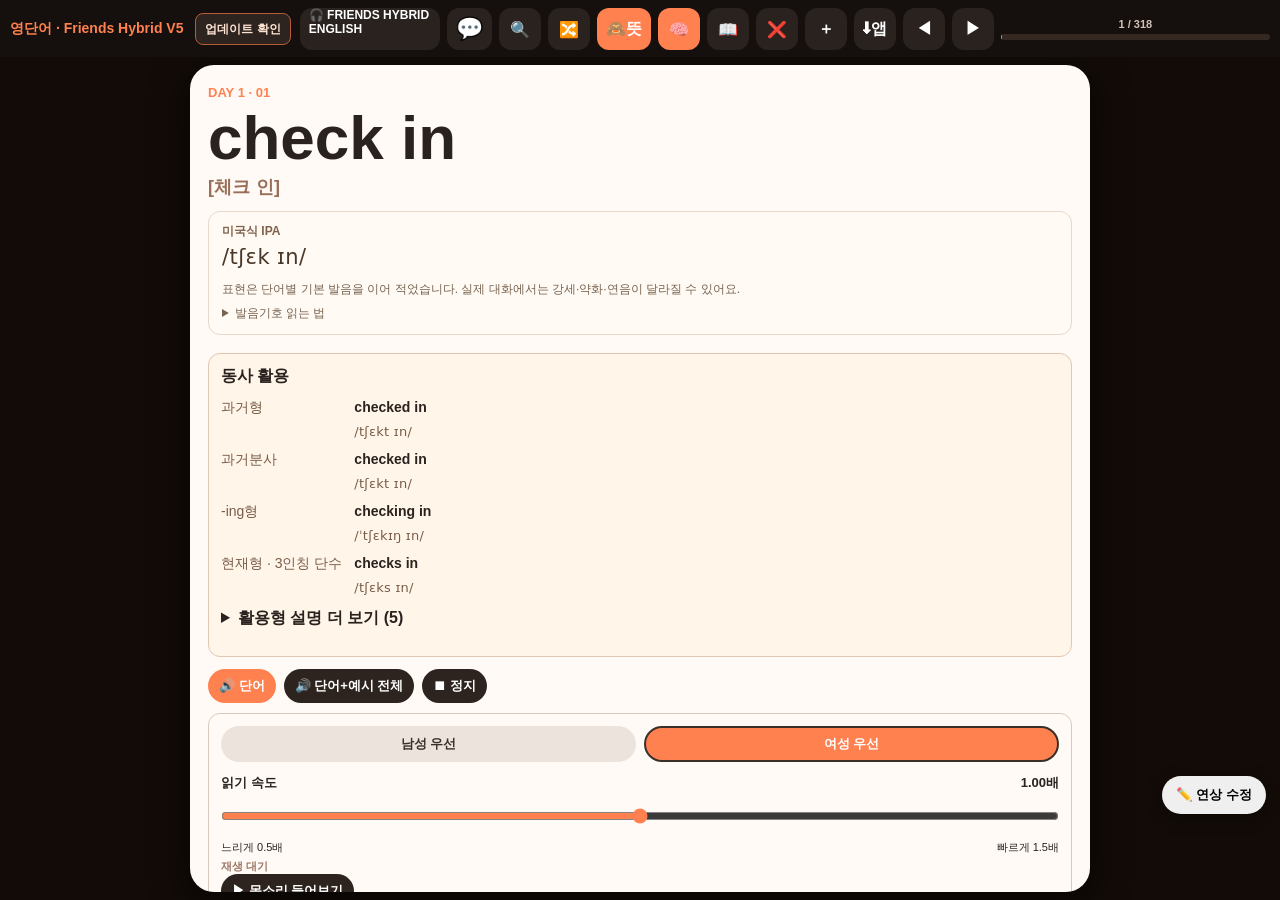
==== index.html @ 8082fb4e "Add files via upload" ====
<!DOCTYPE html>
<!--
Pronunciation data: open-dict-data/ipa-dict (en_US), derived from CMUdict. Sense selections, IPA normalization and phrase composition modified for this app.

The MIT License (MIT)

Copyright (c) 2016 dohliam

Permission is hereby granted, free of charge, to any person obtaining a copy
of this software and associated documentation files (the "Software"), to deal
in the Software without restriction, including without limitation the rights
to use, copy, modify, merge, publish, distribute, sublicense, and/or sell
copies of the Software, and to permit persons to whom the Software is
furnished to do so, subject to the following conditions:

The above copyright notice and this permission notice shall be included in all
copies or substantial portions of the Software.

THE SOFTWARE IS PROVIDED "AS IS", WITHOUT WARRANTY OF ANY KIND, EXPRESS OR
IMPLIED, INCLUDING BUT NOT LIMITED TO THE WARRANTIES OF MERCHANTABILITY,
FITNESS FOR A PARTICULAR PURPOSE AND NONINFRINGEMENT. IN NO EVENT SHALL THE
AUTHORS OR COPYRIGHT HOLDERS BE LIABLE FOR ANY CLAIM, DAMAGES OR OTHER
LIABILITY, WHETHER IN AN ACTION OF CONTRACT, TORT OR OTHERWISE, ARISING FROM,
OUT OF OR IN CONNECTION WITH THE SOFTWARE OR THE USE OR OTHER DEALINGS IN THE
SOFTWARE.
Copyright (C) 1993-2015 Carnegie Mellon University. All rights reserved.

Redistribution and use in source and binary forms, with or without
modification, are permitted provided that the following conditions
are met:

1. Redistributions of source code must retain the above copyright
   notice, this list of conditions and the following disclaimer.
   The contents of this file are deemed to be source code.

2. Redistributions in binary form must reproduce the above copyright
   notice, this list of conditions and the following disclaimer in
   the documentation and/or other materials provided with the
   distribution.

This work was supported in part by funding from the Defense Advanced
Research Projects Agency, the Office of Naval Research and the National
Science Foundation of the United States of America, and by member
companies of the Carnegie Mellon Sphinx Speech Consortium. We acknowledge
the contributions of many volunteers to the expansion and improvement of
this dictionary.

THIS SOFTWARE IS PROVIDED BY CARNEGIE MELLON UNIVERSITY ``AS IS'' AND
ANY EXPRESSED OR IMPLIED WARRANTIES, INCLUDING, BUT NOT LIMITED TO,
THE IMPLIED WARRANTIES OF MERCHANTABILITY AND FITNESS FOR A PARTICULAR
PURPOSE ARE DISCLAIMED.  IN NO EVENT SHALL CARNEGIE MELLON UNIVERSITY
NOR ITS EMPLOYEES BE LIABLE FOR ANY DIRECT, INDIRECT, INCIDENTAL,
SPECIAL, EXEMPLARY, OR CONSEQUENTIAL DAMAGES (INCLUDING, BUT NOT
LIMITED TO, PROCUREMENT OF SUBSTITUTE GOODS OR SERVICES; LOSS OF USE,
DATA, OR PROFITS; OR BUSINESS INTERRUPTION) HOWEVER CAUSED AND ON ANY
THEORY OF LIABILITY, WHETHER IN CONTRACT, STRICT LIABILITY, OR TORT
(INCLUDING NEGLIGENCE OR OTHERWISE) ARISING IN ANY WAY OUT OF THE USE
OF THIS SOFTWARE, EVEN IF ADVISED OF THE POSSIBILITY OF SUCH DAMAGE.

-->
<html lang="ko">
<head>
<meta charset="utf-8">
<meta name="viewport" content="width=device-width, initial-scale=1, viewport-fit=cover">
<title>영단어 · Friends Hybrid V5</title>
<style>
:root{
  --bg:#120b07;--panel:#21130c;--card:#fffaf6;--text:#2a221e;--muted:#8c7467;
  --accent:#ff8150;--soft:#fff0e7;--line:#efd9cd;--darktext:#f6e8df;
}
*{box-sizing:border-box}
html,body{margin:0;height:100%;font-family:-apple-system,BlinkMacSystemFont,"Segoe UI",Roboto,"Noto Sans KR","Apple SD Gothic Neo",sans-serif;background:var(--bg);color:var(--text)}
body{overflow:hidden}
.app{height:100%;display:flex;flex-direction:column}
.top{padding:calc(env(safe-area-inset-top) + 8px) 10px 7px;background:#15100d;display:flex;gap:7px;align-items:center;flex-wrap:wrap}
.brand{font-size:14px;font-weight:900;color:var(--accent);margin-right:2px}
.iconbtn{border:0;background:#29221e;color:white;border-radius:12px;min-width:42px;height:42px;padding:0 9px;font-size:16px;font-weight:900}
.iconbtn.active{background:var(--accent)}
.progressbox{flex:1;min-width:120px}
.pt{font-size:11px;color:#d5c2b7;text-align:center;margin-bottom:4px;font-weight:700}
.progress{height:6px;background:#342821;border-radius:99px;overflow:hidden}
.bar{height:100%;width:0;background:var(--accent)}
.main{flex:1;overflow:hidden;padding:8px 10px calc(env(safe-area-inset-bottom) + 8px)}
.card{height:100%;max-width:900px;margin:auto;background:var(--card);border-radius:24px;overflow:auto;box-shadow:0 10px 38px #0008;padding:20px 18px;position:relative}
.day{font-size:13px;font-weight:900;color:var(--accent)}
.word{font-size:clamp(34px,7vw,62px);font-weight:900;line-height:1.07;margin:5px 0 4px;word-break:keep-all}.pronunciation{font-size:18px;font-weight:800;color:#9a6f59;margin:0 0 12px;letter-spacing:.01em}
.meaning{font-size:clamp(20px,4vw,29px);font-weight:850;line-height:1.4;margin-bottom:12px}
.hiddenMeaning{border:2px dashed #e6c7b5;background:#fff5ef;border-radius:18px;padding:18px;text-align:center;color:#a47a65;font-weight:800;font-size:18px;margin-bottom:12px}
.reveal{border:0;background:var(--accent);color:white;border-radius:12px;padding:10px 16px;font-size:15px;font-weight:900;margin-top:8px}
.sec{border-top:1px solid var(--line);padding-top:12px;margin-top:12px}
.lab{font-size:13px;font-weight:900;color:var(--accent);margin-bottom:7px}
.box{background:var(--soft);border-radius:16px;padding:13px;font-size:16px;line-height:1.55;white-space:pre-line}
.dialogue{border-left:4px solid #f2c2a7;padding:8px 11px;margin:8px 0;background:#fffdfb;border-radius:0 12px 12px 0;font-size:15.5px;line-height:1.58;white-space:pre-line}
.note{font-size:15px;line-height:1.55;color:#5b4c44}
.actionrow{display:flex;gap:8px;flex-wrap:wrap;margin-top:14px}
.action{border:0;border-radius:12px;padding:10px 13px;font-size:14px;font-weight:900;background:#f4e6df;color:#4b3b33}
.action.wrong{background:#ffe3e3;color:#a52f2f}
.action.wrong.on{background:#d84b4b;color:#fff}
.action.next{background:var(--accent);color:#fff;margin-left:auto}
.book{display:grid;grid-template-columns:1fr 1fr;gap:0;padding:0;overflow:hidden}
.book .half{padding:20px;height:100%;overflow:auto}
.book .left{background:#fff5ee;border-right:1px solid #e7ccbd;display:flex;flex-direction:column;justify-content:center}
.book .right{background:#fffdfb}
.book .word{font-size:clamp(32px,6vw,54px)}
.searchPanel,.addPanel,.wrongPanel{height:100%;max-width:900px;margin:auto;background:#fffaf6;border-radius:24px;overflow:auto;padding:18px}
.panelTitle{font-size:24px;font-weight:900;margin-bottom:12px}
.input{width:100%;border:1px solid #ddc9bd;border-radius:14px;padding:13px 14px;font-size:16px;background:#fff}
.result{padding:12px;border-bottom:1px solid #eee0d8;cursor:pointer}
.result b{font-size:18px}
.small{font-size:13px;color:#876f62;margin-top:4px}
.formgrid{display:grid;grid-template-columns:1fr;gap:10px}
textarea.input{min-height:85px;resize:vertical}
.primary{border:0;background:var(--accent);color:white;border-radius:14px;padding:12px 16px;font-size:16px;font-weight:900}
.secondary{border:0;background:#eee1da;color:#493d36;border-radius:14px;padding:12px 16px;font-size:15px;font-weight:900}
.empty{text-align:center;color:#8d776b;padding:40px 10px}
@media(max-width:650px){
  .brand{width:100%;font-size:13px}
  .book{grid-template-columns:1fr 1fr}
  .book .half{padding:14px 12px}
  .book .right .box,.book .right .dialogue,.book .right .note{font-size:13.5px}
  .book .right .lab{font-size:12px}
}

.tap-toggle{
  position:relative;
  cursor:pointer;
  -webkit-tap-highlight-color:transparent;
  touch-action:pan-y;
}
.tap-toggle.blurred{
  filter:blur(7px);
  opacity:.72;
  user-select:none;
}
.ko-dialogue{
  border-left:4px solid #f2c2a7;
  padding:8px 11px;
  margin:8px 0 10px;
  background:#fffdfb;
  border-radius:0 12px 12px 0;
  font-size:15.5px;
  line-height:1.58;
  white-space:pre-line;
}
.swipe-hint{
  margin-top:14px;
  text-align:center;
  color:#9d7d6a;
  font-size:12px;
  font-weight:800;
}

.dialogue-example + .dialogue-example{border-top:1px dashed rgba(242,194,167,.28);padding-top:4px}

.dialogue-line-pair{margin-top:10px}
.dialogue-line-pair .dialogue{margin-bottom:5px}
.ko-line{
  font-size:15.5px;
  line-height:1.55;
  color:#5b4c44;
  padding:0 10px 7px 10px;
  white-space:pre-wrap;
}

.card.spread{display:grid;grid-template-columns:1fr 1fr;gap:22px;align-content:start}
.spread .study-left{border-right:1px solid var(--line);padding-right:20px}
.spread .actionrow{grid-column:1/-1}
.spread .word{font-size:clamp(25px,4vw,48px)}
.spread .box,.spread .dialogue,.spread .ko-line{font-size:14px}
.card{padding-bottom:85px}
.top .iconbtn{cursor:pointer}
.ko-line{font-weight:500}
@media(max-width:650px){.card.spread{gap:12px;padding:16px 12px 85px}.spread .study-left{padding-right:10px}.spread .box{padding:9px}.spread .word{overflow-wrap:anywhere}.spread .dialogue,.spread .ko-line{padding-left:6px;padding-right:2px;font-size:13px}.spread .pronunciation{font-size:14px}}

/* Voice selection and speed */
.voice-controls{margin:10px 0 15px;padding:12px;border:1px solid #d8cabe;border-radius:12px;min-width:0}
.voice-buttons{display:flex;gap:8px;margin-bottom:12px}
.voice-buttons button{flex:1;background:#ece4dc;color:#3b3028;border:2px solid transparent}
.voice-buttons button[aria-pressed="true"]{background:var(--accent);color:white;border-color:#3b3028}
.voice-speed{display:block;font-size:13px;font-weight:700}
.speech-rate-value{float:right;font-variant-numeric:tabular-nums}
.voice-speed input{display:block;width:100%;margin:12px 0;accent-color:var(--accent);min-height:24px}
.speed-limits{display:flex;justify-content:space-between;font-size:11px;font-weight:400}
.voice-controls summary{cursor:pointer;font-size:12px;padding:8px 0}
.voice-controls select{display:block;width:100%;max-width:100%;min-height:40px;margin:4px 0 8px;font-size:12px}
/* V3 speech support */
.word-audio-row{display:flex;align-items:center;gap:8px;flex-wrap:wrap;margin:2px 0 7px}
.speak-btn{
  border:0;background:#2d241f;color:#fff;border-radius:999px;
  min-height:34px;padding:7px 11px;font-size:13px;font-weight:900;
  cursor:pointer;-webkit-tap-highlight-color:transparent
}
.speak-btn.primary-speak{background:var(--accent)}
.speak-btn:active{transform:scale(.97)}
.dialogue-head{display:flex;align-items:center;justify-content:space-between;gap:8px}
.dialogue-line-wrap{position:relative}
.dialogue-line-wrap .dialogue{padding-right:48px}
.line-speak{
  position:absolute;right:5px;top:50%;transform:translateY(-50%);
  width:34px;height:34px;border:0;border-radius:50%;
  background:#2d241f;color:#fff;font-size:15px;font-weight:900;cursor:pointer;
  z-index:3
}
.line-speak:active{transform:translateY(-50%) scale(.96)}
.voice-note{font-size:11px;color:#9a7563;font-weight:750;margin-top:4px}
@media(max-width:650px){
  .speak-btn{min-height:32px;padding:6px 9px;font-size:12px}
  .line-speak{width:32px;height:32px;font-size:14px}
}


/* V7 AI autofill */
.ai-row{display:flex;gap:8px;align-items:center;flex-wrap:wrap}
.ai-row .input{flex:1;min-width:180px}
.ai-btn{border:0;background:#6f4dff;color:#fff;border-radius:14px;padding:12px 14px;font-size:15px;font-weight:900;cursor:pointer}
.ai-btn:disabled{opacity:.55;cursor:wait}
.ai-status{font-size:13px;line-height:1.45;color:#745f53;background:#fff3e9;border-radius:12px;padding:10px 12px;display:none}
.ai-settings{border:1px solid #ead7ca;border-radius:14px;padding:10px 12px;background:#fffdfb}
.ai-settings summary{cursor:pointer;font-weight:900;color:#6d5549}
.ai-help{font-size:12px;line-height:1.5;color:#8b7468;margin-top:7px}

.writing-card{margin:12px 0 18px;border:1px solid #e4d4c6;border-radius:15px;overflow:hidden;background:#fffcf8;color:#372a23;text-align:left;white-space:normal}
.writing-meaning{padding:16px 15px 14px;font-weight:800;font-size:17px;line-height:1.65;overflow-wrap:anywhere}
.writing-speaker{color:#a16747;margin-right:7px;font-size:13px}.writing-speaker:empty{display:none}
.writing-fold{margin:0 12px 9px;border:1px solid #e8dbce;border-radius:10px;overflow:hidden;background:#fff}
.writing-toggle{width:100%;display:flex;align-items:center;justify-content:space-between;gap:12px;min-height:45px;padding:10px 12px;border:0;background:#f8f0e8;color:#674831;font-family:inherit;font-size:13px;font-weight:800;cursor:pointer;text-align:left}
.writing-action{padding:3px 10px;border-radius:20px;background:#fff;color:#8a4e2b;font-size:12px;white-space:nowrap}
.writing-toggle[aria-expanded=true]{background:#efe0cf}.writing-toggle:focus-visible,.writing-notes summary:focus-visible{outline:3px solid #b86d3f;outline-offset:-3px}
.writing-hint{padding:14px 12px;color:#714528;font-size:15px;line-height:1.9;overflow-wrap:anywhere}
.writing-answer{padding:14px 12px}.writing-english{margin:0 0 12px;font-size:17px;font-weight:650;line-height:1.8;color:#33251d;overflow-wrap:anywhere}
.writing-card [hidden]{display:none!important}.writing-notes{border-top:1px dashed #e2d1bf;padding:0 14px;background:#faf4ec}
.writing-notes summary{padding:13px 0;font-size:12px;font-weight:750;color:#77563d;cursor:pointer;min-height:42px;box-sizing:border-box}
.writing-note{margin:2px 0 14px;font-size:13px;line-height:1.75;color:#665044}.writing-note strong{color:#805131;font-size:13px}.writing-note p{margin:5px 0 0;word-break:keep-all;overflow-wrap:anywhere}
.writing-help{font-size:11px;font-weight:500;line-height:1.6;color:#947662;margin:6px 0 12px}.writing-version{font-size:10px;color:#b38361;margin-left:7px}
.spread .writing-meaning{font-size:15px}.spread .writing-english{font-size:15px}.spread .writing-hint{font-size:14px}
@media(max-width:420px){.writing-meaning,.writing-english{font-size:16px}.writing-hint{font-size:14px}}


.writing-compare b,.writing-example b{display:block;font-size:12px;color:#8b674e;margin-bottom:5px}.writing-example{background:#f8efe5;padding:12px;border-radius:10px}.writing-dialogue{background:#f4eee4;border:1px solid #d6c6b5;border-radius:14px;margin:12px 0 24px;padding:14px}.writing-dialogue summary{line-height:1.7}.writing-note{overflow-wrap:anywhere}
.question-guide{margin:14px 0;padding:14px;border:1px solid #dbc7b5;border-radius:14px;background:#fffaf4}.question-guide summary{line-height:1.6}.question-guide-en{font-weight:650;color:#80553a}
.return-study{display:block;width:100%;margin:0 0 12px;padding:12px;cursor:pointer}
.sentence-panel{background:var(--card,#fff8ef);color:#382c23;padding:20px;border-radius:24px}.sentence-panel h2{margin:0 0 12px}.sentence-panel p{font-size:16px;line-height:1.6}.sentence-panel form{display:flex;gap:8px}.sentence-panel input{min-width:0;flex:1;padding:12px;font-size:16px;border:1px solid #cbbdaf;border-radius:10px}.sentence-panel button{cursor:pointer}.sentence-pager{display:flex;justify-content:space-between;gap:8px;margin:18px 0}.sentence-pager button,.sentence-panel form button{padding:10px;border-radius:10px;border:1px solid #d9c4ad;background:#f3e3d1;color:#382c23;font-size:14px}.sentence-pager button:disabled{opacity:.4}.sentence-number{font-size:14px;color:#806951;margin:20px 0 8px}.sentence-word{font:inherit;font-weight:inherit;color:inherit;background:transparent;border:0;border-bottom:1px dotted #b87a44;border-radius:0;padding:2px 1px;cursor:pointer;display:inline;line-height:inherit}.sentence-word:active{background:#ffe1bd}.writing-english{overflow-wrap:anywhere}.sentence-panel .writing-card{margin-bottom:24px}#sentenceBtn{font-size:22px}

/* V16.1: the main viewport owns scrolling on sentence and glossary screens. */
.main{min-height:0}.top{flex-shrink:0}.main.detail-scroll{overflow-y:auto;overflow-x:hidden;touch-action:pan-y;-webkit-overflow-scrolling:touch;overscroll-behavior-y:contain}.main.detail-scroll>.card{height:auto;min-height:100%}.sentence-panel{max-width:900px;margin:0 auto}


.example-wrong{display:block;margin:10px 0 12px;padding:10px 12px;border:1px solid #dbc4b2;background:#fff4e9;color:#6d4530;border-radius:10px;font-size:14px;min-height:44px;cursor:pointer}.example-wrong.checked{background:#fbe0d6;border-color:#d98566}.example-review{display:block;width:100%;padding:12px;margin:12px 0;border:1px solid #d98566;border-radius:12px;background:#fbe0d6;color:#563324;font-size:16px;font-weight:700;min-height:44px}.example-group{border-top:3px solid #e1c3a8;margin:26px 0;padding-top:20px}.example-heading{font-size:17px;font-weight:800;color:#805131}

.word-review-actions{display:flex;flex-wrap:wrap;gap:8px;margin:0 0 8px}.word-review-actions button{min-height:44px;cursor:pointer}.word-review-help{font-size:14px;line-height:1.5;color:#795c49}.sentence-word.word-marked{color:#aa3828;border-bottom:2px dashed #aa3828}
.expression-note{white-space:pre-line;overflow-wrap:anywhere;line-height:1.8}
#mnemonic-editor{box-sizing:border-box;width:min(94vw,620px);max-height:85dvh;overflow:auto;border:1px solid #cfb8a3;border-radius:20px;padding:20px;background:#fff8ef;color:#382c23}#mnemonic-editor::backdrop{background:rgba(0,0,0,.6)}#mnemonic-editor textarea{box-sizing:border-box;width:100%;font:inherit;font-size:16px;line-height:1.7;padding:12px;resize:vertical;border:1px solid #cfb8a3;border-radius:10px}#mnemonic-editor p{line-height:1.6}.editor-actions{display:flex;gap:12px;justify-content:flex-end}.editor-actions button{min-height:44px;padding:10px 20px;border-radius:10px;border:1px solid #cfb8a3;font:inherit}#mnemonic-edit-save{background:#ff8053;color:#251c16}#mnemonic-edit-error{color:#a12620}
.version-update{font:inherit;font-size:12px;margin-left:8px;padding:5px 9px;border:1px solid #b75c3a;border-radius:8px;background:#2d241f;color:#ffe4d3;cursor:pointer;min-height:32px}.update-status{font-size:13px;line-height:1.5;color:#ffe4d3;margin:4px 0 0}
.word-forms{margin:12px 0;border:1px solid #dfc7b4;border-radius:12px;padding:12px;background:#fff6e9;overflow-wrap:anywhere}.word-forms summary{cursor:pointer;min-height:36px;font-weight:700}.form-entry{font-size:14px;line-height:1.6;padding:8px 0}.form-entry+.form-entry{border-top:1px solid #e5d5c7}.form-entry p{margin:5px 0}.form-pron{font-size:12px;color:#80614a}
.inflection-section+.inflection-section{margin-top:12px;border-top:1px solid #e5d5c7;padding-top:10px}.inflection-grid{display:grid;grid-template-columns:minmax(65px,auto) minmax(0,1fr);gap:7px 12px;font-size:14px;line-height:1.55;margin:10px 0}.inflection-grid dt{color:#795c49}.inflection-grid dd{margin:0;font-weight:700;overflow-wrap:anywhere}.inflection-note{white-space:pre-line;font-size:13px;line-height:1.65;margin:8px 0}
.ipa-block{margin:0 0 18px;padding:11px 13px;border:1px solid #e6d8ca;border-radius:12px;background:#fffaf3}.ipa-label{font-size:12px;color:#80634d;font-weight:700}.ipa-text,.form-ipa,.inflection-ipa{font-family:"DejaVu Sans","Noto Sans",Arial,sans-serif;font-weight:500;letter-spacing:.02em;overflow-wrap:anywhere;white-space:normal}.ipa-text{font-size:21px;line-height:1.65;color:#493728}.ipa-note,.ipa-guide{font-size:12px;line-height:1.6;color:#796451}.ipa-note{margin:5px 0}.ipa-guide summary{cursor:pointer}.ipa-guide p{margin:5px 0}.form-ipa{font-size:15px;margin:5px 0}.inflection-ipa{display:block;font-size:13px;color:#795c49;margin-top:3px}
.writing-note p{line-height:1.8}.writing-example{white-space:pre-line;overflow-wrap:anywhere}.writing-compare b,.writing-example b{display:block;margin-bottom:5px}
.writing-dialogue-extra{margin:18px 0;padding:15px;border:1px solid #e2cdbb;border-radius:14px;background:#fff8ef;font-size:15px;line-height:1.85}.writing-dialogue-extra summary{cursor:pointer;font-weight:800;color:#795138}.writing-dialogue-extra li{white-space:pre-line;margin:12px 0}.real-comparison{background:#fffdf9;border-left:3px solid #cf9d75;margin:14px 0;padding:12px;overflow-wrap:anywhere}.real-comparison p{margin:6px 0}.real-comparison p[lang=en]{font-weight:800}.comparison-ko{font-size:13px;color:#806a5b}.extra-label{font-weight:800;margin:18px 0 10px}.writing-note p,.writing-compare{white-space:pre-line;line-height:1.85}
.explain-nav{display:flex;flex-wrap:wrap;gap:6px;padding:8px 0;position:static}.explain-nav button{font:inherit;font-size:12px;padding:9px 11px;border:1px solid #d9bfa9;border-radius:9px;background:#fffaf4;color:#513d30;min-height:40px}.explain-nav button[aria-pressed=true]{background:#75462d;color:#fff}.explain-nav button:focus-visible{outline:3px solid #d97b3c;outline-offset:2px}.explain-status{font-size:12px;line-height:1.6;color:#745e4e}.writing-note p{overflow-wrap:anywhere}.writing-notes [hidden]{display:none!important}
.inline-words{display:block;line-height:2.8;white-space:normal;word-spacing:2px}
.inline-words .inline-word{font-size:14px;min-height:44px;margin:3px 2px;line-height:1.3;vertical-align:middle;word-spacing:normal}
.inline-word-result{min-width:0;max-width:100%}.inline-selected section{margin:18px 0;overflow-wrap:anywhere}
.inline-heading{display:flex;justify-content:space-between;gap:8px;align-items:flex-start}
.inline-close{font:inherit;border:1px solid #d9bfa9;border-radius:8px;background:#fffaf4;color:#513d30;padding:8px;min-height:44px;flex-shrink:0}
.inline-example{margin-top:12px}.inline-example p{white-space:pre-line}.inline-example .writing-answer{max-width:100%;overflow-wrap:anywhere}
.inline-notes .inline-word-result:empty{display:none}.inline-notes [hidden]{display:none!important}

/* Scoped word-order learning panels; closed by default. */
.word-order-panel{margin:10px 0;border:1px solid #bdd1e8;border-radius:12px;background:#f5f9ff;color:#1b304a;text-align:left;overflow-wrap:anywhere}
.word-order-panel>summary{padding:12px 14px;cursor:pointer;font-weight:700;line-height:1.5;min-height:44px;box-sizing:border-box}
.word-order-panel[open]>summary{border-bottom:1px solid #d8e4f2}
.word-order-section,.word-order-sequence{padding:0 14px 10px}
.word-order-section ul{padding-left:20px;margin:8px 0}.word-order-section li{margin:10px 0;line-height:1.75;font-size:14px}
.word-order-sentence{font-weight:700;line-height:1.6}.word-order-flow{font-size:14px;line-height:1.8;color:#315c81}
.word-order-sequence{padding-top:12px}.word-order-sequence ol{padding-left:24px;margin-bottom:0}
.word-order-sequence li{padding:5px 0;line-height:1.5}.word-order-sequence li span{display:block}.word-order-sequence li span+span{font-size:13px;color:#52647a}
.word-order-compact{margin:12px 0 4px;background:#fff}
.inline-phrase{white-space:normal;overflow-wrap:anywhere;max-width:100%;min-height:44px;text-align:left}.phrase-section{margin-top:16px;padding-top:12px;border-top:1px solid var(--line,#d7dce5)}.phrase-meaning{font-weight:700}.phrase-word-detail{margin:14px 0}.inline-example .inline-example{margin-left:0}.inline-example .writing-notes{padding:8px}.inline-heading{flex-wrap:wrap}
.beginner-part{padding:11px 0;border-top:1px solid #d6e4f2;line-height:1.75}.beginner-part p{margin:7px 0}.beginner-compare{background:#fff;padding:9px;border-radius:9px;font-size:13px;white-space:pre-line}</style>


<meta name="theme-color" content="#15100d">
<meta name="mobile-web-app-capable" content="yes">
<meta name="apple-mobile-web-app-capable" content="yes">
<meta name="apple-mobile-web-app-status-bar-style" content="black-translucent">
<meta name="apple-mobile-web-app-title" content="영어단어">


<link rel="manifest" href="./manifest.webmanifest">
<link rel="icon" href="./icon.svg" type="image/svg+xml">
<style>.full-sentence-notes{margin-top:10px}.full-sentence-notes>summary{font-size:14px;font-weight:800}.full-sentence-content .writing-note p{white-space:pre-line}</style>
</head>
<body>
<div class="app">
  <div class="top">
    <div class="brand">영단어 · Friends Hybrid V5 <button type="button" id="check-update-btn" class="version-update">업데이트 확인</button></div>
    <a class="iconbtn" href="./travel-conversation.html" style="text-decoration:none;font-size:12px;max-width:140px;white-space:normal" onclick="rememberRoute();stopSpeech()">🎧 FRIENDS HYBRID ENGLISH</a><button class="iconbtn" id="sentenceBtn" title="예문 목록">💬</button><button class="iconbtn" id="searchBtn" title="검색">🔍</button>
    <button class="iconbtn" id="shuffleBtn" title="무작위">🔀</button>
    <button class="iconbtn" id="hideBtn" title="뜻 가리기">🙈뜻</button>
    <button class="iconbtn" id="hideMnemonicBtn" title="연상법 가리기">🧠</button>
    <button class="iconbtn" id="bookBtn" title="책 모드">📖</button>
    <button class="iconbtn" id="wrongBtn" title="오답만">❌</button>
    <button class="iconbtn" id="addBtn" title="단어 추가">＋</button>
    <button class="iconbtn" id="installBtn" title="앱 설치" style="display:none">⬇앱</button>
    <button class="iconbtn" id="prevBtn">◀</button>
    <button class="iconbtn" id="nextBtn">▶</button>
    <div class="progressbox">
      <div class="pt" id="pt"></div>
      <div class="progress"><div class="bar" id="bar"></div></div>
    </div>
  </div>
  <div class="main" id="main"></div>
</div>
<script src="./audio-engine.js"></script>
<script src="phrase-data.js"></script>
<script src="phrase-data-2.js"></script>






<script src="./word-order-data.js"></script>
<script src="./grammar-guide.js"></script>
<script>
const DIALOGUE_NOTES={};
const WRITING_DATA={"Hi, I would like to check in.":{"ko":"안녕하세요. 저는 체크인하고 싶어요.","chunks":[["Hi,","안녕하세요"],["I","제가"],["would like to","~하고 싶어요"],["check in.","체크인하다"]],"notes":[["왜 would like를 썼나요? · 동사 선택","이 문장의 “like to check in”에서 like는 “원하다·~로 하고 싶다”라는 뜻입니다.\n\n지금 원하는 물건·행동·선택을 공손하게 전하는 표현입니다. would와 like를 따로 과거·좋아하다로 해석하지 않습니다.\n\n형태를 이렇게 쓴 이유: 이 절의 조동사가 질문·시제·가능성 등을 맡고 본동사 like는 원형으로 둡니다. 주어가 단수여도 조동사 뒤 본동사에 -s를 다시 붙이지 않습니다.","I would like coffee.는 지금 커피를 원한다는 주문이고 I like coffee.는 커피를 좋아한다는 취향입니다. would like + 명사는 원하는 대상, would like to + 동사원형은 하고 싶은 행동입니다.",""],["왜 check in를 썼나요? · 동사 선택","이 문장의 “check in”에서 check는 “입실·탑승 수속하다”라는 뜻입니다.\n\n호텔에서는 예약 확인 후 입실 절차를, 공항에서는 항공편 탑승 수속을 하는 뜻입니다. check와 in을 묶어 읽습니다.\n\n형태를 이렇게 쓴 이유: 이 자리의 check 앞 to는 동사원형을 연결하는 부정사 표지입니다. 앞말이 요구하는 행동·목적을 check로 구체적으로 말합니다. to 뒤에 check의 과거형이나 -s형을 붙이지 않습니다.","arrive는 단순 도착이고 check in은 필요한 등록·수속입니다. 공항에서 check in을 마쳤더라도 비행기에 올라타는 board는 별도 단계입니다.",""]],"explanation_version":"V43","structure":["I → 제가\n행동·판단의 주체입니다. 문장 주어 자리에는 목적격 me가 아니라 I를 씁니다."],"verb_analysis":[{"verb":"like","surface":"like","expression":"would like","meaning":"원하다·~로 하고 싶다","offset":12},{"verb":"check","surface":"check","expression":"check in","meaning":"입실·탑승 수속하다","offset":20}],"be_explanation":false,"review":{"translation":"개별 1차 대조","chunks":"개별 1차 대조","grammar":"부분 점검; 전문 전수검수 미완료"}},"Of course. May I see your passport?":{"ko":"물론입니다. 여권을 보여주시겠어요?","chunks":[["Of course.","물론이죠"],["May","해도 될까요?"],["I","제가"],["see","보다"],["your passport?","여권을"]],"notes":[["왜 see인가요?","여기서 see는 여권을 눈으로 보고 확인한다는 뜻입니다. May I see your passport?는 제가 여권을 보아도 되는지 묻는 형태로, 실제로는 여권을 보여 달라는 정중한 요청입니다. May가 질문을 시작하고, 행동하는 사람 I 다음에 기본 모양 see를 둡니다.","See you there.는 거기서 만나자는 인사입니다. see your passport와 혼동하지 마세요. May I to see나 May I sees라고 쓰지 않습니다."],["왜 May I인가요?","이 문장에서는 말하는 사람 한 명이 “see your passport”라는 행동을 할 수 있는지 묻습니다. 자신의 행동이 허용되거나 서비스상 가능한지 확인합니다. 질문에서는 may을 주어 I 앞으로 옮겨 “May + I + see …?” 순서로 씁니다. see 앞에 to를 추가하지 않습니다.","Can I see your passport?도 가능합니다. May는 자신의 행동에 대한 허락을 좀 더 격식 있게 구합니다.\nMay 뒤에 시제나 주어에 따른 형태를 다시 붙이지 않으므로 동사는 see 형태로 둡니다. Do I can …?처럼 do와 can을 겹치지 않습니다.",""],["왜 ‘Of course’인가요? · 관용 표현","이 문장의 ‘Of course’: 요청을 흔쾌히 받아들이거나 당연히 가능하다고 답하는 고정 표현입니다. of를 이 문장에서 소유나 재료로 따로 해석하지 않아요.","Sure.도 가벼운 수락에 자연스럽습니다. Of course.는 말투에 따라 당연하다는 느낌이 강할 수 있어요.",""]],"explanation_version":"V43","structure":["I → 제가\n행동·판단의 주체입니다. 문장 주어 자리에는 목적격 me가 아니라 I를 씁니다.","your passport? → 여권을\n누구의 대상인지 명사 앞에서 지정합니다. 소유 표현 뒤에 명사가 필요하며, 목적격 me/us와 서로 바꿀 수 없습니다."],"verb_analysis":[{"verb":"see","surface":"see","expression":"see + 확인할 서류","meaning":"눈으로 보고 확인하다","offset":17}],"be_explanation":false,"review":{"translation":"개별 1차 대조","chunks":"개별 1차 대조","grammar":"부분 점검; 전문 전수검수 미완료"}},"Can we check in early if the room is ready?":{"ko":"객실이 준비되어 있다면 우리가 일찍 체크인할 수 있나요?","chunks":[["Can we check in","우리가 체크인해도 될까요?"],["early","일찍"],["if the room is ready?","객실이 준비되어 있다면"]],"notes":[["왜 check in를 썼나요? · 동사 선택","이 문장의 “check in early if the room is ready”에서 check는 “입실·탑승 수속하다”라는 뜻입니다.\n\n호텔에서는 예약 확인 후 입실 절차를, 공항에서는 항공편 탑승 수속을 하는 뜻입니다. check와 in을 묶어 읽습니다.\n\n형태를 이렇게 쓴 이유: 이 절의 조동사가 질문·시제·가능성 등을 맡고 본동사 check는 원형으로 둡니다. 주어가 단수여도 조동사 뒤 본동사에 -s를 다시 붙이지 않습니다.","arrive는 단순 도착이고 check in은 필요한 등록·수속입니다. 공항에서 check in을 마쳤더라도 비행기에 올라타는 board는 별도 단계입니다.",""],["왜 이 문장에서는 is를 쓰나요? · be동사","이 절의 “ready”는 “준비되어 있다”라는 상태·성질입니다. 객실·사람이 다음 행동을 시작할 준비를 마친 상태입니다. ready 자체가 동사 역할을 하지 않으므로 주어와 연결하는 is가 필요합니다.","ready to order는 주문할 준비가 됨, ordering은 주문하는 중입니다. ready가 형용사라 앞에 be동사가 필요합니다.",""],["왜 Can we인가요?","이 문장에서는 말하는 사람을 포함한 일행이 “check in early if the room is ready”라는 행동을 할 수 있는지 묻습니다. 자신의 행동이 허용되거나 서비스상 가능한지 확인합니다. 질문에서는 can을 주어 we 앞으로 옮겨 “Can + we + check …?” 순서로 씁니다. check 앞에 to를 추가하지 않습니다.","Could we check in early if the room is ready?도 같은 행동을 묻지만 could는 can보다 조심스러운 부탁이 됩니다. 여기서 could는 과거에 했는지 묻는 뜻이 아닙니다.\nCan 뒤에 시제나 주어에 따른 형태를 다시 붙이지 않으므로 동사는 check 형태로 둡니다. Do we can …?처럼 do와 can을 겹치지 않습니다.",""],["왜 if the room is ready인가요?","조기 입실이 가능한지 묻되, 객실 준비가 끝났다는 조건을 붙입니다. if 뒤에는 the room이라는 주어와 is ready라는 상태가 옵니다. 조건절 자체는 질문이 아니므로 if is the room ready라고 순서를 뒤집지 않습니다.","Can we check in early?는 조건 없는 조기 입실 요청입니다. if the room is ready를 붙이면 준비된 경우에 한해서라는 배려·조건이 추가됩니다. ready는 준비된 상태를 나타내는 형용사라 is 없이 the room ready라고만 쓰지 않습니다.",""]],"explanation_version":"V43","structure":["we → 우리가\n말하는 사람을 포함한 여러 명이 행동의 주체입니다. 목적어일 때의 us와 구분합니다.","if → 만약 ~라면\n앞 요청·행동이 성립하는 조건을 붙입니다. 미래 조건이어도 보통 조건절은 현재형으로 말할 수 있습니다.","the room → 객실이\n이 절에서 상태·행동을 설명할 대상입니다. 뒤 동사는 이 대상이 단수인지 복수인지에 맞춰 형태가 달라질 수 있습니다."],"verb_analysis":[{"verb":"check","surface":"check","expression":"check in","meaning":"입실·탑승 수속하다","offset":7}],"be_explanation":true,"review":{"translation":"개별 1차 대조","chunks":"개별 1차 대조","grammar":"부분 점검; 전문 전수검수 미완료"}},"Yes, early check-in is possible after eleven.":{"ko":"네, 11시 이후에는 조기 체크인이 가능합니다.","chunks":[["Yes,","네"],["early check-in","조기 체크인이"],["is","~이에요"],["possible","가능한"],["after","~후에"],["eleven.","11시"]],"notes":[["왜 이 문장에서는 is를 쓰나요? · be동사","이 절의 “possible”는 “가능하다”라는 상태·성질입니다. 조기 체크인이라는 행동이 조건상 가능하다고 말합니다. possible 자체가 동사 역할을 하지 않으므로 주어와 연결하는 is가 필요합니다.","Early check-in is possible.은 조기 체크인이 주어이고 You can check in early.는 고객이 주어입니다. possible은 형용사이므로 문장에 be가 필요합니다.",""],["왜 can을 반복하지 않고 possible로 답하나요?","질문은 객실이 준비되었을 때 조기 입실이 가능한지 물었습니다. 답은 Yes로 수락한 뒤 early check-in이 가능해지는 시각을 after eleven으로 구체적으로 알려 줍니다.","Yes, you can check in after eleven.이라고 해도 자연스러워요. 질문의 can을 반드시 반복해야 하는 규칙은 없습니다.",""],["왜 ‘check-in’인가요? · 복합 표현","이 문장의 ‘check-in’: 탑승·입실 수속이라는 명사 또는 명사 앞 수식어입니다. 하이픈 안의 in은 별도 장소 전치사가 아니에요.","check in은 수속하다라는 동사구이고 after check-in은 수속 후라는 뜻입니다.",""],["왜 ‘after eleven’인가요? · 시간 연결 표현","이 문장의 ‘after eleven’: 기준 시각·일·절차를 지난 뒤라는 순서를 after로 연결했습니다. after security는 보안 검색을 통과한 뒤라는 뜻이에요.","after I check out은 주어와 동사가 있는 시간절, after checkout은 퇴실이라는 명사 뒤를 기준으로 합니다. after에는 by처럼 완료 마감이라는 뜻은 없어요.",""]],"explanation_version":"V43","structure":[],"verb_analysis":[],"be_explanation":true,"review":{"translation":"개별 1차 대조","chunks":"개별 1차 대조","grammar":"부분 점검; 전문 전수검수 미완료"}},"Can I check out at noon?":{"ko":"제가 정오에 체크아웃해도 될까요?","chunks":[["Can","~해도 될까요?"],["I","제가"],["check out","체크아웃하다"],["at noon?","정오에"]],"notes":[["왜 check out를 썼나요? · 동사 선택","이 문장의 “check out at noon”에서 check는 “체크아웃·퇴실 수속하다”라는 뜻입니다.\n\n호텔 이용을 마치며 객실 키·요금 등을 정리하는 절차입니다.\n\n형태를 이렇게 쓴 이유: 이 절의 조동사가 질문·시제·가능성 등을 맡고 본동사 check는 원형으로 둡니다. 주어가 단수여도 조동사 뒤 본동사에 -s를 다시 붙이지 않습니다.","go out은 잠깐 외출하다, check out은 객실 이용을 끝내는 퇴실 수속입니다. 두 표현을 바꾸면 숙박 종료 여부가 달라집니다.",""],["왜 Can I인가요?","이 문장에서는 말하는 사람 한 명이 “check out at noon”라는 행동을 할 수 있는지 묻습니다. 자신의 행동이 허용되거나 서비스상 가능한지 확인합니다. 질문에서는 can을 주어 I 앞으로 옮겨 “Can + I + check …?” 순서로 씁니다. check 앞에 to를 추가하지 않습니다.","Could I check out at noon?도 같은 행동을 묻지만 could는 can보다 조심스러운 부탁이 됩니다. 여기서 could는 과거에 했는지 묻는 뜻이 아닙니다.\nCan 뒤에 시제나 주어에 따른 형태를 다시 붙이지 않으므로 동사는 check 형태로 둡니다. Do I can …?처럼 do와 can을 겹치지 않습니다.",""],["왜 ‘at noon’인가요? · 전치사","이 문장에서 “at noon”는 “noon”라는 시각을 정합니다. 행동이 일어나는 때를 시간표의 한 지점으로 나타내므로 at을 씁니다. 얼마나 오래 걸리는지를 말하는 for와 역할이 다릅니다.","at noon → 그 시각에. by noon → 늦어도 그때까지 완료. until noon → 그때까지 계속. 날짜를 말하는 on이나 월·연도를 말하는 in으로 시각 앞의 at을 그대로 바꾸지 않습니다.",""]],"explanation_version":"V43","structure":["I → 제가\n행동·판단의 주체입니다. 문장 주어 자리에는 목적격 me가 아니라 I를 씁니다."],"verb_analysis":[{"verb":"check","surface":"check","expression":"check out","meaning":"체크아웃·퇴실 수속하다","offset":6}],"be_explanation":false,"review":{"translation":"개별 1차 대조","chunks":"개별 1차 대조","grammar":"부분 점검; 전문 전수검수 미완료"}},"Yes, noon is fine.":{"ko":"네, 정오에 하셔도 됩니다.","chunks":[["Yes,","네"],["noon","정오는"],["is","~이에요"],["fine.","괜찮은"]],"notes":[["왜 이 문장에서는 is를 쓰나요? · be동사","이 절의 “fine”는 “괜찮다·적합하다”라는 상태·성질입니다. 제안된 시간·신분증·금액 등이 요구 조건에 맞아 괜찮다는 뜻입니다. fine 자체가 동사 역할을 하지 않으므로 주어와 연결하는 is가 필요합니다.","fine은 이 자리에서 괜찮은 상태입니다. a fine처럼 명사로 쓰이면 벌금이라는 다른 뜻이므로 관사와 자리도 확인합니다.",""],["왜 fine으로 답하나요?","정오에 퇴실해도 되는지 물었으므로 noon을 주어로 삼아 그 시각은 괜찮다고 승인합니다. fine은 이 문장에서 벌금이 아니라 괜찮은 상태예요.","Yes, you can check out at noon.이라고 풀어 말해도 돼요. fine만 외우지 말고 무엇이 괜찮은지 앞의 noon까지 읽으세요.",""]],"explanation_version":"V43","structure":["noon → 정오는\n이 절에서 상태·행동을 설명할 대상입니다. 뒤 동사는 이 대상이 단수인지 복수인지에 맞춰 형태가 달라질 수 있습니다."],"verb_analysis":[],"be_explanation":true,"review":{"translation":"개별 1차 대조","chunks":"개별 1차 대조","grammar":"부분 점검; 전문 전수검수 미완료"}},"We need to check out before our morning tour.":{"ko":"우리는 아침 투어 전에 체크아웃해야 해요.","chunks":[["We","우리가"],["need to","~해야 해요"],["check out","체크아웃하다"],["before our morning tour.","우리의 오전 투어 전에"]],"notes":[["왜 need를 썼나요? · 동사 선택","이 문장의 “need to check out before our morning tour”에서 need는 “필요하다”라는 뜻입니다.\n\n여행 절차를 위해 필요한 물건·조건·행동을 말합니다. 희망만을 나타내는 want보다 필요성에 초점이 있습니다.","I need a ticket.은 표가 필요하고 I need to buy a ticket.은 표를 사는 행동이 필요합니다. 명사 앞에는 to가 없고 행동을 연결할 때 need to + 동사원형을 씁니다.",""],["왜 check out를 썼나요? · 동사 선택","이 문장의 “check out before our morning tour”에서 check는 “체크아웃·퇴실 수속하다”라는 뜻입니다.\n\n호텔 이용을 마치며 객실 키·요금 등을 정리하는 절차입니다.\n\n형태를 이렇게 쓴 이유: 이 자리의 check 앞 to는 동사원형을 연결하는 부정사 표지입니다. 앞말이 요구하는 행동·목적을 check로 구체적으로 말합니다. to 뒤에 check의 과거형이나 -s형을 붙이지 않습니다.","go out은 잠깐 외출하다, check out은 객실 이용을 끝내는 퇴실 수속입니다. 두 표현을 바꾸면 숙박 종료 여부가 달라집니다.",""],["왜 ‘before our morning tour’인가요? · 시간 연결 표현","이 문장의 ‘before our morning tour’: 기준 시각·사건이 되기 전에 먼저 해야 한다는 순서를 before로 연결했습니다. 명사·-ing 앞에서는 전치사, 주어와 동사가 있는 절 앞에서는 접속사 역할이에요.","before leaving은 떠나기 전, after leaving은 떠난 후입니다. before go라고 동사원형만 붙이지 말고 before going 또는 before we go라고 씁니다.",""]],"explanation_version":"V43","structure":["We → 우리가\n말하는 사람을 포함한 여러 명이 행동의 주체입니다. 목적어일 때의 us와 구분합니다."],"verb_analysis":[{"verb":"need","surface":"need","expression":"need","meaning":"필요하다","offset":3},{"verb":"check","surface":"check","expression":"check out","meaning":"체크아웃·퇴실 수속하다","offset":11}],"be_explanation":false,"review":{"translation":"개별 1차 대조","chunks":"개별 1차 대조","grammar":"부분 점검; 전문 전수검수 미완료"}},"You can leave the key at the front desk.":{"ko":"당신은 열쇠를 프런트 데스크에 두셔도 됩니다.","chunks":[["You","당신이"],["can","~해도 됩니다"],["leave","두다·맡기다"],["the key","열쇠를"],["at the front desk.","프런트 데스크에"]],"notes":[["왜 leave + 물건 + 장소를 썼나요? · 동사 선택","이 문장의 “leave the key at the front desk”에서 leave는 “두다·맡겨 놓다”라는 뜻입니다.\n\n목적어인 물건을 지정한 장소에 남겨 두는 행동입니다. 여기서는 사람이 장소를 떠나는 자동사 뜻이 아닙니다.\n\n형태를 이렇게 쓴 이유: 이 절의 조동사가 질문·시제·가능성 등을 맡고 본동사 leave는 원형으로 둡니다. 주어가 단수여도 조동사 뒤 본동사에 -s를 다시 붙이지 않습니다.","leave my bags here는 짐을 여기에 두다, take my bags with me는 짐을 챙겨 가져가다입니다. leave the hotel은 목적어가 호텔이라 호텔을 떠나다라는 다른 뜻입니다.",""],["왜 ‘at the front desk’인가요? · 전치사","“the front desk”를 행동이나 서비스가 이루어지는 지점으로 지정하므로 at을 썼습니다. 이 문장 전체의 뜻은 “당신은 열쇠를 프런트 데스크에 두셔도 됩니다.”입니다. at은 그 장소로 이동하라는 뜻이 아니라 그 장소에서 일어나는 일·위치를 연결합니다.","at the front desk는 그 장소에서라는 위치입니다. to the front desk는 그 장소로라는 방향이라 같은 뜻이 아닙니다. in은 공간의 내부를 강조할 때 선택할 수 있지만, 안내 지점·창구·정류장 같은 서비스 위치를 표시할 때는 at이 자연스럽습니다.",""]],"explanation_version":"V43","structure":["You → 당신이\n상대가 행동할 주체이거나 동사·전치사의 대상입니다. you는 주격과 목적격 형태가 같습니다.","can → ~할 수 있어요\n가능·허락을 확인하거나 가능한 행동을 말합니다. 상대에게 Can you …?라고 물으면 행동을 부탁하는 말이 될 수 있습니다. 뒤 본동사는 원형이며 질문에서는 이 조동사가 주어 앞으로 나옵니다.","the key → 열쇠를\n앞 동사의 행동이 향하는 대상입니다. 무엇을 보거나 이용·확인하는지 정하므로 이 목적어가 동사의 뜻도 구체적으로 결정합니다."],"verb_analysis":[{"verb":"leave","surface":"leave","expression":"leave + 물건 + 장소","meaning":"두다·맡겨 놓다","offset":8}],"be_explanation":false,"review":{"translation":"개별 1차 대조","chunks":"개별 1차 대조","grammar":"부분 점검; 전문 전수검수 미완료"}},"When does boarding start?":{"ko":"탑승은 언제 시작하나요?","chunks":[["When","언제"],["does","~하나요?"],["boarding","탑승이"],["start?","시작하다"]],"notes":[["왜 start를 썼나요? · 동사 선택","이 문장의 “start”에서 start는 “시작하다”라는 뜻입니다.\n\n행사·탑승·영업 등의 시작점을 말합니다. 시작 시각을 알리거나 언제 시작하는지 물을 때 쓰는 동사입니다.\n\n형태를 이렇게 쓴 이유: 이 절의 조동사가 질문·시제·가능성 등을 맡고 본동사 start는 원형으로 둡니다. 주어가 단수여도 조동사 뒤 본동사에 -s를 다시 붙이지 않습니다.","begin도 시작하다는 뜻입니다. end는 종료를, last는 지속 시간을 나타내므로 start와 바꾸면 질문하는 정보가 달라집니다.",""],["왜 what time/when이고 조동사는 무엇을 뜻하나요?","이 질문은 예정된 운행·영업 시간표을 확인합니다. what time은 몇 시인지, when은 문맥에 따라 날짜나 시각까지 넓게 묻습니다.","does + 동사원형은 시간표·정기 일정에 흔해요. will + 동사원형은 앞으로 일어날 이번 일을 묻는 데 자연스럽습니다. 셔틀 픽업처럼 둘 다 가능한 문맥에서는 초점이 달라지는 것이지 하나만 정답은 아닙니다.",""],["왜 ‘boarding’를 썼나요?","boarding은 타는 절차·탑승, departure는 교통편이 출발하는 것을 말합니다. 탑승 시각과 출발 시각이 서로 다를 수 있어요.","check-in은 수속, boarding은 탑승, takeoff는 이륙입니다. 표에 적힌 시각이 무엇의 시각인지 구분해서 읽어야 해요.",""],["왜 does로 묻나요?","이 질문의 주어 ‘boarding’를 하나의 대상으로 보고 일반 동사의 현재형 질문을 만듭니다. 그래서 do가 아니라 does가 나와요.","평소 운행·제공 여부에는 현재형이 자연스럽습니다. Does 뒤에는 goes/includes가 아니라 go/include처럼 원형을 씁니다. 상태를 묻는 Is it open?과 행동·작동을 묻는 Does it work?는 다릅니다.",""]],"explanation_version":"V43","structure":["When → 언제\n일이 일어날 때를 묻습니다. what time은 그중 시계 시각을 더 분명하게 묻습니다.","does → ~하나요?\n일반동사로 질문·부정을 만드는 조동사입니다. does는 3인칭 단수 현재, do는 나머지 현재형에 씁니다. 뒤 본동사는 원형입니다."],"verb_analysis":[{"verb":"start","surface":"start","expression":"start","meaning":"시작하다","offset":19}],"be_explanation":false,"review":{"translation":"개별 1차 대조","chunks":"개별 1차 대조","grammar":"부분 점검; 전문 전수검수 미완료"}},"In twenty minutes, at gate twelve.":{"ko":"20분 뒤에 12번 탑승구에서 시작합니다.","chunks":[["In twenty minutes,","20분 후에"],["at","~에서"],["gate","탑승구"],["twelve.","12번"]],"notes":[["왜 ‘In twenty minutes’를 썼나요?","지금부터 그 시간이 지난 뒤를 말합니다. 출발·도착·준비가 언제 되는지를 알려 주는 시간 표현이에요.","for twenty minutes는 20분 동안 계속하는 길이, in twenty minutes는 20분 후입니다. at ten은 10시라는 시계 시각이에요.",""],["왜 ‘at gate twelve’인가요? · 전치사","“gate twelve”를 행동이나 서비스가 이루어지는 지점으로 지정하므로 at을 썼습니다. 이 문장 전체의 뜻은 “20분 뒤에 12번 탑승구에서 시작합니다.”입니다. at은 그 장소로 이동하라는 뜻이 아니라 그 장소에서 일어나는 일·위치를 연결합니다.","at gate twelve는 그 장소에서라는 위치입니다. to gate twelve는 그 장소로라는 방향이라 같은 뜻이 아닙니다. in은 공간의 내부를 강조할 때 선택할 수 있지만, 안내 지점·창구·정류장 같은 서비스 위치를 표시할 때는 at이 자연스럽습니다.",""]],"explanation_version":"V43","structure":[],"verb_analysis":[],"be_explanation":false,"review":{"translation":"개별 1차 대조","chunks":"개별 1차 대조","grammar":"부분 점검; 전문 전수검수 미완료"}},"Has boarding for flight 218 started yet?":{"ko":"218편 탑승이 벌써 시작됐나요?","chunks":[["Has boarding for flight 218 started yet?","218편의 탑승이 벌써 시작됐나요?"]],"notes":[["왜 start를 썼나요? · 동사 선택","이 문장의 “started yet”에서 started는 “시작하다”라는 뜻입니다.\n\n행사·탑승·영업 등의 시작점을 말합니다. 시작 시각을 알리거나 언제 시작하는지 물을 때 쓰는 동사입니다.\n\n형태를 이렇게 쓴 이유: started는 start의 과거분사입니다. have/has와 연결해 이전에 일어난 일이 현재와 관련 있음을 말합니다. 여기서 have/has는 물건을 소유한다는 본동사가 아니라 완료형을 만드는 조동사입니다.","begin도 시작하다는 뜻입니다. end는 종료를, last는 지속 시간을 나타내므로 start와 바꾸면 질문하는 정보가 달라집니다.",""],["왜 ‘boarding’를 썼나요?","boarding은 타는 절차·탑승, departure는 교통편이 출발하는 것을 말합니다. 탑승 시각과 출발 시각이 서로 다를 수 있어요.","check-in은 수속, boarding은 탑승, takeoff는 이륙입니다. 표에 적힌 시각이 무엇의 시각인지 구분해서 읽어야 해요.",""],["왜 ‘for flight 218’인가요? · 전치사","이 문장의 ‘for flight 218’: 해당 항공편의 탑승·게이트·수하물 수취라는 점을 지정합니다. for는 그 시설·절차가 어느 편을 위한 것인지 연결해요.","gate for flight 615는 615편에 배정된 탑승구입니다. gate at the airport는 공항이라는 위치만 말하므로 편명 정보가 빠집니다.",""]],"explanation_version":"V43","structure":[],"verb_analysis":[{"verb":"start","surface":"started","expression":"start","meaning":"시작하다","offset":28}],"be_explanation":false,"review":{"translation":"개별 1차 대조","chunks":"개별 1차 대조","grammar":"부분 점검; 전문 전수검수 미완료"}},"Yes, passengers in group three are boarding now.":{"ko":"네, 지금 3번 그룹 승객들이 탑승 중입니다.","chunks":[["Yes,","네"],["passengers","승객들이"],["in group three","3그룹의"],["are","~하고 있어요"],["boarding","탑승하는 중"],["now.","지금"]],"notes":[["왜 board를 썼나요? · 동사 선택","이 문장의 “boarding now”에서 boarding는 “탑승하다”라는 뜻입니다.\n\n비행기·배 등에 올라타는 절차를 뜻합니다. 교통편이 출발한다는 뜻과는 구별됩니다.\n\n형태를 이렇게 쓴 이유: 원형 board에 -ing를 붙인 boarding입니다. 이 절의 be동사와 함께 동작이 진행되는 모습을 나타냅니다. be만 빼거나 -ing만 빼면 같은 진행형 구조가 되지 않습니다.","We board at six.는 6시에 탑승하고 We depart at six.는 6시에 출발한다는 뜻입니다. 탑승이 출발보다 먼저일 수 있습니다.",""],["왜 ‘in group three’인가요? · 전치사","이 문장의 ‘in group three’: 지정된 그룹·동행 인원·좌석 열 안에 속해 있다는 관계를 in으로 나타냅니다.","at row twenty는 20열이라는 지점 부근일 수 있지만 in row twenty는 그 열의 좌석이라는 뜻이 분명해요.",""]],"explanation_version":"V43","structure":["passengers → 승객들이\n이 절에서 상태·행동을 설명할 대상입니다. 뒤 동사는 이 대상이 단수인지 복수인지에 맞춰 형태가 달라질 수 있습니다."],"verb_analysis":[{"verb":"board","surface":"boarding","expression":"board","meaning":"탑승하다","offset":35}],"be_explanation":false,"review":{"translation":"개별 1차 대조","chunks":"개별 1차 대조","grammar":"부분 점검; 전문 전수검수 미완료"}},"These cups are fragile. Could you wrap them carefully?":{"ko":"이 컵들은 깨지기 쉬워요. 당신이 조심해서 포장해주시겠어요?","chunks":[["These cups","이 컵들이"],["are","~이에요"],["fragile.","깨지기 쉬운"],["Could","해 주실 수 있나요?"],["you","당신이"],["wrap","포장하다"],["them","그것들을"],["carefully?","조심스럽게"]],"notes":[["왜 wrap를 썼나요? · 동사 선택","이 문장의 “wrap them carefully”에서 wrap는 “싸다·감싸다”라는 뜻입니다.\n\n물건이 깨지지 않거나 보호되도록 종이·옷 같은 재료로 둘러싸는 행동입니다.\n\n형태를 이렇게 쓴 이유: 이 절의 조동사가 질문·시제·가능성 등을 맡고 본동사 wrap는 원형으로 둡니다. 주어가 단수여도 조동사 뒤 본동사에 -s를 다시 붙이지 않습니다.","pack은 짐을 챙겨 가방·상자에 넣는 행동, wrap은 물건 자체를 재료로 감싸는 행동입니다. 포장할 때 두 동작을 모두 할 수 있습니다.",""],["왜 이 문장에서는 are를 쓰나요? · be동사","“이 컵들은 깨지기 쉬워요. 당신이 조심해서 포장해주시겠어요?”처럼 주어가 무엇인지 또는 어떤 조건인지 설명하는 문장입니다. 행동 동사를 따로 둔 문장이 아니라 대상과 설명을 are로 연결합니다. 질문이면 이 be동사를 주어 앞으로 옮깁니다.","I am a dental technician.은 직업을 말하는 be + 명사입니다. I work as a dental technician.은 work라는 행동 동사를 쓰는 다른 구조입니다. be + 명사·형용사와 일반 동사 문장을 섞어 I am work라고 쓰지 않습니다.",""],["왜 ‘fragile’를 썼나요?","fragile·breakable은 앞으로 깨질 수 있어 주의가 필요한 성질이고 broken은 이미 손상되거나 작동하지 않는 상태입니다.","fragile items는 깨지기 쉬운 물품, broken items는 이미 깨진 물품입니다. 운송 주의 표시와 파손 신고는 다른 상황이에요.",""],["왜 Could you인가요?","이 문장에서는 상대방이 “wrap them carefully”라는 행동을 할 수 있는지 묻습니다. 상대방에게 실제로 그 일을 해 달라는 부탁입니다. 질문에서는 could을 주어 you 앞으로 옮겨 “Could + you + wrap …?” 순서로 씁니다. wrap 앞에 to를 추가하지 않습니다.","Can you wrap them carefully?도 같은 행동을 묻지만 could는 can보다 조심스러운 부탁이 됩니다. 여기서 could는 과거에 했는지 묻는 뜻이 아닙니다.\nCould 뒤에 시제나 주어에 따른 형태를 다시 붙이지 않으므로 동사는 wrap 형태로 둡니다. Do you can …?처럼 do와 can을 겹치지 않습니다.",""]],"explanation_version":"V43","structure":["These cups → 이 컵들이\n이 절에서 상태·행동을 설명할 대상입니다. 뒤 동사는 이 대상이 단수인지 복수인지에 맞춰 형태가 달라질 수 있습니다.","you → 당신이\n상대가 행동할 주체이거나 동사·전치사의 대상입니다. you는 주격과 목적격 형태가 같습니다.","them → 그것들을\n복수 대상을 다시 받는 목적격입니다. 주어로 말하면 they, 대상으로 받으면 them입니다."],"verb_analysis":[{"verb":"wrap","surface":"wrap","expression":"wrap","meaning":"싸다·감싸다","offset":34}],"be_explanation":true,"review":{"translation":"개별 1차 대조","chunks":"개별 1차 대조","grammar":"부분 점검; 전문 전수검수 미완료"}},"Of course. I will wrap each one separately.":{"ko":"물론이죠. 저는 하나씩 따로 포장해드릴게요.","chunks":[["Of course.","물론이죠"],["I","제가"],["will","~할게요"],["wrap","포장하다"],["each one","각각 하나씩"],["separately.","따로"]],"notes":[["왜 wrap를 썼나요? · 동사 선택","이 문장의 “wrap each one separately”에서 wrap는 “싸다·감싸다”라는 뜻입니다.\n\n물건이 깨지지 않거나 보호되도록 종이·옷 같은 재료로 둘러싸는 행동입니다.\n\n형태를 이렇게 쓴 이유: 이 절의 조동사가 질문·시제·가능성 등을 맡고 본동사 wrap는 원형으로 둡니다. 주어가 단수여도 조동사 뒤 본동사에 -s를 다시 붙이지 않습니다.","pack은 짐을 챙겨 가방·상자에 넣는 행동, wrap은 물건 자체를 재료로 감싸는 행동입니다. 포장할 때 두 동작을 모두 할 수 있습니다.",""],["왜 will을 쓰나요?","I가 “wrap each one separately”하겠다고 지금 의사를 밝히는 문장입니다. will 뒤의 실제 행동은 wrap each one separately입니다. 단순한 가능 여부를 알려 주는 답이 아니라 말하는 사람이 그 행동을 맡거나 선택하겠다는 뜻입니다.","I can wrap each one separately.라고 하면 할 수 있다는 가능성·능력을 말합니다. I will wrap each one separately.은 하겠다는 의사에 초점이 있습니다. will 뒤에는 to 없이 동사원형을 둡니다.",""],["왜 ‘Of course’인가요? · 관용 표현","이 문장의 ‘Of course’: 요청을 흔쾌히 받아들이거나 당연히 가능하다고 답하는 고정 표현입니다. of를 이 문장에서 소유나 재료로 따로 해석하지 않아요.","Sure.도 가벼운 수락에 자연스럽습니다. Of course.는 말투에 따라 당연하다는 느낌이 강할 수 있어요.",""]],"explanation_version":"V43","structure":["I → 제가\n행동·판단의 주체입니다. 문장 주어 자리에는 목적격 me가 아니라 I를 씁니다.","will → ~할게요\n앞으로 할 일·예상을 말합니다. 응답에서 지금 하겠다고 결정·약속할 때도 사용합니다. 뒤 본동사는 원형이며 질문에서는 이 조동사가 주어 앞으로 나옵니다."],"verb_analysis":[{"verb":"wrap","surface":"wrap","expression":"wrap","meaning":"싸다·감싸다","offset":18}],"be_explanation":false,"review":{"translation":"개별 1차 대조","chunks":"개별 1차 대조","grammar":"부분 점검; 전문 전수검수 미완료"}},"This bottle is fragile, so I want to carry it on.":{"ko":"이 병은 깨지기 쉬워서 저는 기내에 직접 들고 타고 싶어요.","chunks":[["This bottle is fragile,","이 병은 깨지기 쉬워요"],["so","그래서"],["I want to carry it on.","저는 그것을 기내에 직접 들고 타고 싶어요"]],"notes":[["왜 want를 썼나요? · 동사 선택","이 문장의 “want to carry it on”에서 want는 “원하다”라는 뜻입니다.\n\n지금 얻고 싶은 물건이나 하고 싶은 행동을 직접 말합니다.","I want a room.은 객실을 원한다는 직접적인 말입니다. I would like a room.은 같은 요구를 더 공손하게 전합니다. need는 필요성이 있다는 뜻입니다.",""],["왜 carry it on를 썼나요? · 동사 선택","이 문장의 “carry it on”에서 carry는 “기내에 직접 가지고 타다”라는 뜻입니다.\n\n깨지기 쉬운 병을 위탁 수하물로 맡기지 않고 몸에 지니고 탑승하겠다는 뜻입니다. carry on이 이 항공 상황에서 기내 반입을 나타냅니다.\n\n형태를 이렇게 쓴 이유: 이 자리의 carry 앞 to는 동사원형을 연결하는 부정사 표지입니다. 앞말이 요구하는 행동·목적을 carry로 구체적으로 말합니다. to 뒤에 carry의 과거형이나 -s형을 붙이지 않습니다.","check the bag는 짐을 항공사에 맡겨 부치는 단계이고 carry it on은 기내로 직접 가져가는 방식입니다. it은 병을 가리키며 carry on it이 아니라 carry it on처럼 가운데 둡니다.",""],["왜 이 문장에서는 is를 쓰나요? · be동사","“이 병은 깨지기 쉬워서 기내에 들고 타고 싶어요.”처럼 주어가 무엇인지 또는 어떤 조건인지 설명하는 문장입니다. 행동 동사를 따로 둔 문장이 아니라 대상과 설명을 is로 연결합니다. 질문이면 이 be동사를 주어 앞으로 옮깁니다.","I am a dental technician.은 직업을 말하는 be + 명사입니다. I work as a dental technician.은 work라는 행동 동사를 쓰는 다른 구조입니다. be + 명사·형용사와 일반 동사 문장을 섞어 I am work라고 쓰지 않습니다.",""],["왜 ‘I want to’를 썼나요?","상대의 의향을 묻거나 내가 하고 싶은 행동을 직접 말합니다. to 뒤 동사는 원하는 행동의 내용이에요.\n\nwant 뒤에서 하고 싶은 행동이 carry임을 to부정사로 붙였습니다. 목적지가 아니라 원하는 행동의 내용이에요.","여행 동행자끼리는 want to가 자연스럽습니다. 직원에게 정중한 요청을 할 때는 would like to가 더 부드럽고, need to는 하고 싶다가 아니라 필요하다는 뜻이에요.\n\nwant carry / want to carrying처럼 바꾸지 않습니다. want + 명사면 원하는 물건·대상이 됩니다. 더 조심스러운 요청은 would like to + 원형으로 바꿀 수 있지만, for 뒤에 동사원형을 붙여 같은 구조를 만들지는 않아요.",""]],"explanation_version":"V43","structure":["This bottle → 이 병이\n이 절에서 상태·행동을 설명할 대상입니다. 뒤 동사는 이 대상이 단수인지 복수인지에 맞춰 형태가 달라질 수 있습니다.","so → 그래서\n앞 상황 때문에 뒤 결과·결정이 생겼음을 나타냅니다. because는 이유를 붙이는 반대 방향의 연결입니다.","to carry → 가지고 가는 것을\n이 부분은 가지고 가는 것을라는 관계를 앞 행동·대상에 연결합니다. 장소·시간·목적·대상 중 무엇을 연결하는지에 따라 전치사가 달라집니다."],"verb_analysis":[{"verb":"want","surface":"want","expression":"want","meaning":"원하다","offset":29},{"verb":"carry","surface":"carry","expression":"carry it on","meaning":"기내에 직접 가지고 타다","offset":37}],"be_explanation":true,"review":{"translation":"개별 1차 대조","chunks":"개별 1차 대조","grammar":"부분 점검; 전문 전수검수 미완료"}},"That is fine if it meets the security rules.":{"ko":"그것은 보안 규정에 맞으면 괜찮습니다.","chunks":[["That","그것은"],["is","~이에요"],["fine","괜찮은"],["if","만약 ~라면"],["it","그것이"],["meets","충족하다"],["the security rules.","보안 규정을"]],"notes":[["왜 meet the rules를 썼나요? · 동사 선택","이 문장의 “meets the security rules”에서 meets는 “규정을 충족하다”라는 뜻입니다.\n\n가져가는 물건이 보안 규정의 조건에 맞는다는 뜻입니다. 사람을 만나는 meet가 아닙니다.\n\n형태를 이렇게 쓴 이유: 기본형은 meet입니다. 이 절의 주어가 3인칭 단수라 현재형 meets를 썼습니다. does로 질문·부정을 만들거나 can/will 뒤에 놓으면 본동사는 meet로 돌아갑니다.","meet the security rules는 기준을 충족하다, know the security rules는 규정을 알고 있다는 뜻입니다. 규정을 안다고 물건이 기준에 맞는 것은 아닙니다.",""],["왜 이 문장에서는 is를 쓰나요? · be동사","이 절의 “fine”는 “괜찮다·적합하다”라는 상태·성질입니다. 제안된 시간·신분증·금액 등이 요구 조건에 맞아 괜찮다는 뜻입니다. fine 자체가 동사 역할을 하지 않으므로 주어와 연결하는 is가 필요합니다.","fine은 이 자리에서 괜찮은 상태입니다. a fine처럼 명사로 쓰이면 벌금이라는 다른 뜻이므로 관사와 자리도 확인합니다.",""]],"explanation_version":"V43","structure":["That → 그것은\n이 절에서 상태·행동을 설명할 대상입니다. 뒤 동사는 이 대상이 단수인지 복수인지에 맞춰 형태가 달라질 수 있습니다.","if → 만약 ~라면\n앞 요청·행동이 성립하는 조건을 붙입니다. 미래 조건이어도 보통 조건절은 현재형으로 말할 수 있습니다.","it → 그것이\n이미 나온 단수 대상이나 뒤에서 설명할 일을 받습니다. 한국어에서는 생략하더라도 영어 문장의 주어·목적어 자리를 확인해야 합니다.","the security rules. → 보안 규정을\n앞 동사의 행동이 향하는 대상입니다. 무엇을 보거나 이용·확인하는지 정하므로 이 목적어가 동사의 뜻도 구체적으로 결정합니다."],"verb_analysis":[{"verb":"meet","surface":"meets","expression":"meet the rules","meaning":"규정을 충족하다","offset":19}],"be_explanation":true,"review":{"translation":"개별 1차 대조","chunks":"개별 1차 대조","grammar":"부분 점검; 전문 전수검수 미완료"}},"One-way or round trip?":{"ko":"편도인가요, 왕복인가요?","chunks":[["One-way or round trip?","편도인가요 아니면 왕복인가요"]],"notes":[["왜 ‘One-way’를 썼나요?","이동 방향이 편도인지 왕복인지 구분합니다. 표 구매에서는 방향을 먼저 말해야 필요한 종류의 표를 받을 수 있어요.","one-way는 가는 한 방향, round trip은 갔다 돌아오는 왕복입니다. 왕복표를 골랐다고 돌아오는 날짜가 자동으로 정해지는 것은 아니라 귀환 시각을 따로 묻기도 해요.",""]],"explanation_version":"V43","structure":[],"verb_analysis":[],"be_explanation":false,"review":{"translation":"개별 1차 대조","chunks":"개별 1차 대조","grammar":"부분 점검; 전문 전수검수 미완료"}},"One-way, please. I am flying back.":{"ko":"편도로 주세요. 저는 돌아올 때는 비행기를 탈 거예요.","chunks":[["One-way, please.","편도로 주세요"],["I am flying back.","저는 돌아올 때 비행기를 탈 예정이에요"]],"notes":[["왜 fly를 썼나요? · 동사 선택","이 문장의 “flying back”에서 flying는 “비행기로 이동하다”라는 뜻입니다.\n\n이동 수단이 항공편이라는 점을 동사 자체에 담습니다.\n\n형태를 이렇게 쓴 이유: 원형 fly에 -ing를 붙인 flying입니다. 이 절의 be동사와 함께 동작이 진행되는 모습을 나타냅니다. be만 빼거나 -ing만 빼면 같은 진행형 구조가 되지 않습니다.","I fly home tomorrow.는 비행기로 돌아간다는 뜻이고 I go home tomorrow.는 이동 수단을 특정하지 않습니다.",""],["왜 ‘One-way’를 썼나요?","이동 방향이 편도인지 왕복인지 구분합니다. 표 구매에서는 방향을 먼저 말해야 필요한 종류의 표를 받을 수 있어요.","one-way는 가는 한 방향, round trip은 갔다 돌아오는 왕복입니다. 왕복표를 골랐다고 돌아오는 날짜가 자동으로 정해지는 것은 아니라 귀환 시각을 따로 묻기도 해요.",""],["왜 ‘am flying’를 썼나요?","현재진행형이지만 이 대화에서는 약속·예약·일정으로 잡힌 가까운 미래 계획을 나타낼 수 있습니다. 지금 이 순간 하고 있는 동작인지 시간 표현을 함께 보세요.","take/fly 같은 현재형은 정기적인 행동이나 시간표에 흔하고 are taking/are flying은 이번에 정한 계획을 말하기 좋아요. 모든 진행형이 미래라는 규칙은 아닙니다.",""]],"explanation_version":"V43","structure":["I → 제가\n행동·판단의 주체입니다. 문장 주어 자리에는 목적격 me가 아니라 I를 씁니다."],"verb_analysis":[{"verb":"fly","surface":"flying","expression":"fly","meaning":"비행기로 이동하다","offset":22}],"be_explanation":false,"review":{"translation":"개별 1차 대조","chunks":"개별 1차 대조","grammar":"부분 점검; 전문 전수검수 미완료"}},"I only need a one-way ticket to the airport.":{"ko":"저는 공항까지 편도표만 필요해요.","chunks":[["I","제가"],["only","오직"],["need","필요하다"],["a one-way ticket","편도표 한 장을"],["to the airport.","공항으로"]],"notes":[["왜 need를 썼나요? · 동사 선택","이 문장의 “need a one-way ticket to the airport”에서 need는 “필요하다”라는 뜻입니다.\n\n여행 절차를 위해 필요한 물건·조건·행동을 말합니다. 희망만을 나타내는 want보다 필요성에 초점이 있습니다.","I need a ticket.은 표가 필요하고 I need to buy a ticket.은 표를 사는 행동이 필요합니다. 명사 앞에는 to가 없고 행동을 연결할 때 need to + 동사원형을 씁니다.",""],["왜 ‘one-way’를 썼나요?","이동 방향이 편도인지 왕복인지 구분합니다. 표 구매에서는 방향을 먼저 말해야 필요한 종류의 표를 받을 수 있어요.","one-way는 가는 한 방향, round trip은 갔다 돌아오는 왕복입니다. 왕복표를 골랐다고 돌아오는 날짜가 자동으로 정해지는 것은 아니라 귀환 시각을 따로 묻기도 해요.",""],["왜 ‘to the airport’인가요? · 전치사","이 문장의 ‘to the airport’: 이동·전달·변경이 도달할 목적지나 결과를 to로 연결합니다. 여기서는 뒤에 장소·사람·대상이 오는 전치사이고 동사원형을 붙이는 to부정사와 달라요.","go to the hotel은 호텔로 가는 이동, be at the hotel은 호텔에 있는 상태입니다. change to the blue line은 새로 탈 노선, from은 떠나온 쪽을 가리켜요.",""]],"explanation_version":"V43","structure":["I → 제가\n행동·판단의 주체입니다. 문장 주어 자리에는 목적격 me가 아니라 I를 씁니다.","a one-way ticket → 편도표 한 장을\n앞 동사의 행동이 향하는 대상입니다. 무엇을 보거나 이용·확인하는지 정하므로 이 목적어가 동사의 뜻도 구체적으로 결정합니다."],"verb_analysis":[{"verb":"need","surface":"need","expression":"need","meaning":"필요하다","offset":7}],"be_explanation":false,"review":{"translation":"개별 1차 대조","chunks":"개별 1차 대조","grammar":"부분 점검; 전문 전수검수 미완료"}},"That will be twelve dollars.":{"ko":"그것은 12달러입니다.","chunks":[["That will be","요금은 ~입니다(예상·안내)"],["twelve dollars.","12달러"]],"notes":[["왜 이 문장에서는 be를 쓰나요? · be동사","상품·서비스·합계의 금액을 말하므로 be동사로 대상과 가격을 연결했습니다. 고객이 돈을 내는 행동을 설명하는 pay와는 관점이 다릅니다.","It is twelve dollars.는 금액 안내, I will pay twelve dollars.는 내가 돈을 내겠다는 뜻입니다. 금액 전체를 한 액수로 보면 Twenty dollars is fine.처럼 단수 is를 쓸 수 있습니다.",""],["왜 will을 쓰나요?","앞으로 일어날 안내·결과를 예상하거나 알려 줍니다. 주어가 누군지에 따라 직원의 실행 약속인지 요금·일정의 전망인지가 달라져요.","I can …은 가능·능력·도움 제안, I will …은 실제로 하겠다는 의사에 흔합니다. 다만 That will be twelve dollars처럼 will이 금액 안내를 부드럽게 전하는 경우도 있어 미래로만 직역하지 않아요.\n\n이 조동사 뒤 본동사는 원형을 씁니다. 주어가 단수여도 -s나 과거형을 다시 붙이지 않고, 질문에서 do/does를 추가로 넣지 않습니다.",""]],"explanation_version":"V43","structure":["That → 그것은\n이 절에서 상태·행동을 설명할 대상입니다. 뒤 동사는 이 대상이 단수인지 복수인지에 맞춰 형태가 달라질 수 있습니다.","will → ~할 거예요\n앞으로 할 일·예상을 말합니다. 응답에서 지금 하겠다고 결정·약속할 때도 사용합니다. 뒤 본동사는 원형이며 질문에서는 이 조동사가 주어 앞으로 나옵니다."],"verb_analysis":[],"be_explanation":true,"review":{"translation":"개별 1차 대조","chunks":"개별 1차 대조","grammar":"부분 점검; 전문 전수검수 미완료"}},"How much is a round trip to the island?":{"ko":"섬까지 가는 왕복표는 얼마인가요?","chunks":[["How much","얼마"],["is","~인가요?"],["a round trip","왕복표가"],["to the island?","그 섬으로"]],"notes":[["왜 이 문장에서는 is를 쓰나요? · be동사","물건·서비스의 가격이 얼마인지 묻습니다. 주어의 가격을 금액과 연결하는 be동사를 쓰고 금액 자리에 how much를 놓았습니다.","How much is this?와 How much does this cost?는 둘 다 가격을 묻습니다. cost라는 본동사를 쓰면 does가 필요하고 be동사만 쓸 때는 Is …? 어순을 사용합니다.",""],["🧩 함께 외울 표현: how much + 가격/양","가격이나 셀 수 없는 양을 물을 때 쓰는 질문 덩어리입니다. how와 much를 따로 해석하기보다 how much로 외우세요. 개수를 물을 때는 how many를 씁니다.\n활용 예문: How much is this? (이거 얼마예요?)","단어를 무조건 하나씩 직역하기보다 이 문장에 맞는 표현 단위로 익혀 보세요. 단, 고정 표현과 일반적인 단어 조합은 구별해야 합니다.",""],["왜 how much로 묻나요?","여기서는 드러나는 가격·요금·추가 비용을 알고 싶어서 얼마라는 how much를 씁니다. 돈의 액수를 답하는 질문이에요.","How much is …?는 가격, How much does … cost?는 드는 비용입니다. How many는 표·사람처럼 셀 수 있는 개수를 물으므로 금액 질문과 다릅니다.",""],["왜 ‘round trip’를 썼나요?","이동 방향이 편도인지 왕복인지 구분합니다. 표 구매에서는 방향을 먼저 말해야 필요한 종류의 표를 받을 수 있어요.","one-way는 가는 한 방향, round trip은 갔다 돌아오는 왕복입니다. 왕복표를 골랐다고 돌아오는 날짜가 자동으로 정해지는 것은 아니라 귀환 시각을 따로 묻기도 해요.",""],["왜 ‘to the island’인가요? · 전치사","이 문장의 ‘to the island’: 이동·전달·변경이 도달할 목적지나 결과를 to로 연결합니다. 여기서는 뒤에 장소·사람·대상이 오는 전치사이고 동사원형을 붙이는 to부정사와 달라요.","go to the hotel은 호텔로 가는 이동, be at the hotel은 호텔에 있는 상태입니다. change to the blue line은 새로 탈 노선, from은 떠나온 쪽을 가리켜요.",""]],"explanation_version":"V43","structure":["How much → 얼마\n금액·양을 묻습니다. 개수를 묻는 how many와 구별합니다.","a round trip → 왕복표가\n이 절에서 상태·행동을 설명할 대상입니다. 뒤 동사는 이 대상이 단수인지 복수인지에 맞춰 형태가 달라질 수 있습니다."],"verb_analysis":[],"be_explanation":true,"review":{"translation":"개별 1차 대조","chunks":"개별 1차 대조","grammar":"부분 점검; 전문 전수검수 미완료"}},"It is thirty dollars per person.":{"ko":"그것(왕복 요금)은 1인당 30달러입니다.","chunks":[["It is","그것(왕복 요금)은 ~입니다"],["thirty dollars","30달러"],["per person.","1인당"]],"notes":[["왜 이 문장에서는 is를 쓰나요? · be동사","상품·서비스·합계의 금액을 말하므로 be동사로 대상과 가격을 연결했습니다. 고객이 돈을 내는 행동을 설명하는 pay와는 관점이 다릅니다.","It is twelve dollars.는 금액 안내, I will pay twelve dollars.는 내가 돈을 내겠다는 뜻입니다. 금액 전체를 한 액수로 보면 Twenty dollars is fine.처럼 단수 is를 쓸 수 있습니다.",""],["왜 ‘per person’를 썼나요?","가격이 무엇을 기준으로 매겨지는지 알려 줍니다. 한 명·한 박·가방 하나·편도 등 계산 단위를 빼면 실제 총액을 오해할 수 있어요.","per night는 1박당, per person은 1인당, before tax는 세금 별도, with tax는 세금 포함입니다. extra/more는 전체 가격이 아니라 추가되는 금액일 수 있어요.",""]],"explanation_version":"V43","structure":["It → 그것이\n이미 나온 단수 대상이나 뒤에서 설명할 일을 받습니다. 한국어에서는 생략하더라도 영어 문장의 주어·목적어 자리를 확인해야 합니다."],"verb_analysis":[],"be_explanation":true,"review":{"translation":"개별 1차 대조","chunks":"개별 1차 대조","grammar":"부분 점검; 전문 전수검수 미완료"}},"Is a round trip cheaper than buying two single tickets?":{"ko":"왕복표가 편도표 두 장 사는 것보다 싼가요?","chunks":[["Is","~인가요?"],["a round trip","왕복표가"],["cheaper","더 저렴한"],["than","~보다"],["buying","구매하는 것"],["two single tickets?","편도표 두 장을"]],"notes":[["왜 buy를 썼나요? · 동사 선택","이 문장의 “buying two single tickets”에서 buying는 “사다”라는 뜻입니다.\n\n돈을 내고 상품·표를 얻는 구매 행동입니다.\n\n형태를 이렇게 쓴 이유: 원형 buy에 -ing를 붙인 buying입니다. 이 절의 be동사와 함께 동작이 진행되는 모습을 나타냅니다. be만 빼거나 -ing만 빼면 같은 진행형 구조가 되지 않습니다.","buy a ticket은 구매, get a ticket은 표를 얻는다는 더 넓은 뜻입니다. get은 무료로 받는 경우도 포함할 수 있습니다.",""],["왜 ‘round trip’를 썼나요?","이동 방향이 편도인지 왕복인지 구분합니다. 표 구매에서는 방향을 먼저 말해야 필요한 종류의 표를 받을 수 있어요.","one-way는 가는 한 방향, round trip은 갔다 돌아오는 왕복입니다. 왕복표를 골랐다고 돌아오는 날짜가 자동으로 정해지는 것은 아니라 귀환 시각을 따로 묻기도 해요.",""],["왜 ‘than buying two single tickets’인가요? · 비교 연결 표현","이 문장의 ‘than buying two single tickets’: 비교의 기준을 붙입니다. more than a week는 일주일보다 긴 기간, cheaper than buying two single tickets는 편도 두 장을 사는 것보다 저렴하다는 뜻이에요.","than 뒤에는 비교할 명사나 -ing 표현을 둘 수 있습니다. then은 그다음이라는 다른 단어예요.",""]],"explanation_version":"V43","structure":["a round trip → 왕복표가\n이 절에서 상태·행동을 설명할 대상입니다. 뒤 동사는 이 대상이 단수인지 복수인지에 맞춰 형태가 달라질 수 있습니다."],"verb_analysis":[{"verb":"buy","surface":"buying","expression":"buy","meaning":"사다","offset":29}],"be_explanation":false,"review":{"translation":"개별 1차 대조","chunks":"개별 1차 대조","grammar":"부분 점검; 전문 전수검수 미완료"}},"Yes, you save about five dollars.":{"ko":"네, 당신은 약 5달러를 절약해요.","chunks":[["Yes,","네"],["you","당신이"],["save","절약하다"],["about five dollars.","약 5달러를"]],"notes":[["왜 save + 돈를 썼나요? · 동사 선택","이 문장의 “save about five dollars”에서 save는 “돈을 절약하다”라는 뜻입니다.\n\n다른 구매 방식보다 덜 내서 비용을 아낀다는 뜻입니다.","You save five dollars.는 5달러를 아끼고 You spend five dollars.는 5달러를 쓰는 뜻입니다. 가격 비교에서는 절약한 차액을 save 뒤에 둡니다.",""],["왜 ‘about five dollars’인가요? · 대략의 수량","이 문장의 ‘about five dollars’: 숫자·시각·걸리는 시간이 정확한 확정값이 아니라 대략임을 나타냅니다. 여기의 about은 뒤 숫자를 꾸미는 부사적 표현이에요.","exactly five minutes는 정확히 5분, about five minutes는 5분쯤입니다. at about six에서 at은 시점, about은 그 시각이 대략적이라는 뜻입니다.",""]],"explanation_version":"V43","structure":["you → 당신이\n상대가 행동할 주체이거나 동사·전치사의 대상입니다. you는 주격과 목적격 형태가 같습니다."],"verb_analysis":[{"verb":"save","surface":"save","expression":"save + 돈","meaning":"돈을 절약하다","offset":9}],"be_explanation":false,"review":{"translation":"개별 1차 대조","chunks":"개별 1차 대조","grammar":"부분 점검; 전문 전수검수 미완료"}},"Do you travel alone often?":{"ko":"당신은 혼자 여행을 자주 하세요?","chunks":[["Do","~하나요?"],["you","당신이"],["travel","여행하다"],["alone","혼자"],["often?","자주"]],"notes":[["왜 travel를 썼나요? · 동사 선택","이 문장의 “travel alone often”에서 travel는 “여행하다”라는 뜻입니다.\n\n한 번의 코스 이름보다 여행하는 행동이나 습관을 말합니다.\n\n형태를 이렇게 쓴 이유: 이 절의 조동사가 질문·시제·가능성 등을 맡고 본동사 travel는 원형으로 둡니다. 주어가 단수여도 조동사 뒤 본동사에 -s를 다시 붙이지 않습니다.","Do you travel alone?은 혼자 여행하는지 묻습니다. trip은 보통 한 번의 여행이라는 명사이므로 Do you trip alone?으로 바꾸지 않습니다.",""],["왜 do로 묻나요?","확인하려는 내용은 “you + travel alone often”입니다. travel는 이 문장의 본동사이고, 현재 사실을 예·아니요로 확인하려면 do를 주어 you 앞에 둡니다. 그래서 Do you travel alone often?가 됩니다. be동사로 travel의 질문을 대신 만들지 않습니다.","Do you travel alone often? → 당신은 혼자 여행을 자주 하세요?\nyou와 함께 현재 질문을 만들므로 do를 씁니다. did로 바꾸면 과거 사실을 묻고, can으로 바꾸면 가능 여부를 묻습니다.",""]],"explanation_version":"V43","structure":["Do → ~하나요?\n일반동사로 질문·부정을 만드는 조동사입니다. does는 3인칭 단수 현재, do는 나머지 현재형에 씁니다. 뒤 본동사는 원형입니다.","you → 당신이\n상대가 행동할 주체이거나 동사·전치사의 대상입니다. you는 주격과 목적격 형태가 같습니다."],"verb_analysis":[{"verb":"travel","surface":"travel","expression":"travel","meaning":"여행하다","offset":7}],"be_explanation":false,"review":{"translation":"개별 1차 대조","chunks":"개별 1차 대조","grammar":"부분 점검; 전문 전수검수 미완료"}},"No, I usually travel with my wife.":{"ko":"아니요, 저는 보통 아내와 함께 여행해요.","chunks":[["No,","아니요"],["I","제가"],["usually","보통"],["travel","여행하다"],["with my wife.","제 아내와"]],"notes":[["왜 travel를 썼나요? · 동사 선택","이 문장의 “travel with my wife”에서 travel는 “여행하다”라는 뜻입니다.\n\n한 번의 코스 이름보다 여행하는 행동이나 습관을 말합니다.","Do you travel alone?은 혼자 여행하는지 묻습니다. trip은 보통 한 번의 여행이라는 명사이므로 Do you trip alone?으로 바꾸지 않습니다.",""],["왜 ‘with my wife’인가요? · 전치사","이 문장의 ‘with my wife’: 함께하는 사람·교환 상대·평가를 하는 집단을 with로 연결합니다.","travel with my wife는 아내와 동행, switch seats with me는 나와 자리 교환, popular with local families는 현지 가족들에게 인기라는 결합입니다. 문장 속 동사·형용사와 함께 의미를 정해요.",""]],"explanation_version":"V43","structure":["I → 제가\n행동·판단의 주체입니다. 문장 주어 자리에는 목적격 me가 아니라 I를 씁니다."],"verb_analysis":[{"verb":"travel","surface":"travel","expression":"travel","meaning":"여행하다","offset":14}],"be_explanation":false,"review":{"translation":"개별 1차 대조","chunks":"개별 1차 대조","grammar":"부분 점검; 전문 전수검수 미완료"}},"Do you travel with just a carry-on?":{"ko":"당신은 기내용 가방 하나만 가지고 여행하시나요?","chunks":[["Do","~하나요?"],["you","당신이"],["travel","여행하다"],["with","~와 함께"],["just","딱 ~만"],["a carry-on?","기내 반입 가방 하나를"]],"notes":[["왜 travel를 썼나요? · 동사 선택","이 문장의 “travel with just a carry-on”에서 travel는 “여행하다”라는 뜻입니다.\n\n한 번의 코스 이름보다 여행하는 행동이나 습관을 말합니다.\n\n형태를 이렇게 쓴 이유: 이 절의 조동사가 질문·시제·가능성 등을 맡고 본동사 travel는 원형으로 둡니다. 주어가 단수여도 조동사 뒤 본동사에 -s를 다시 붙이지 않습니다.","Do you travel alone?은 혼자 여행하는지 묻습니다. trip은 보통 한 번의 여행이라는 명사이므로 Do you trip alone?으로 바꾸지 않습니다.",""],["왜 do로 묻나요?","확인하려는 내용은 “you + travel with just a carry-on”입니다. travel는 이 문장의 본동사이고, 현재 사실을 예·아니요로 확인하려면 do를 주어 you 앞에 둡니다. 그래서 Do you travel with just a carry-on?가 됩니다. be동사로 travel의 질문을 대신 만들지 않습니다.","Do you travel with just a carry-on? → 당신은 여행할 때 보통 기내용 가방만 가져가세요?\nyou와 함께 현재 질문을 만들므로 do를 씁니다. did로 바꾸면 과거 사실을 묻고, can으로 바꾸면 가능 여부를 묻습니다.",""],["왜 ‘with just a carry-on’인가요? · 전치사","이 문장의 ‘with just a carry-on’: 여행할 때 가지고 다니는 짐이 기내 반입 가방 하나뿐인지 묻습니다. with는 동반하는 짐을, just는 그것뿐이라는 제한을 더해요.","travel with a suitcase는 가방을 지참, travel by train은 기차로 이동하는 방식입니다. with a carry-on이 위탁 수하물까지 포함한다는 뜻은 아니에요.",""],["왜 ‘carry-on’인가요? · 복합 표현","이 문장의 ‘carry-on’: 기내에 가지고 타는 짐이나 그 크기를 가리키는 명사·수식어입니다. 하이픈으로 묶인 carry-on의 on을 독립된 장소 전치사로 해석하지 않아요.","checked baggage는 항공사에 맡기는 위탁 수하물입니다. carry-on size는 기내 반입 기준에 맞는 크기예요.",""]],"explanation_version":"V43","structure":["Do → ~하나요?\n일반동사로 질문·부정을 만드는 조동사입니다. does는 3인칭 단수 현재, do는 나머지 현재형에 씁니다. 뒤 본동사는 원형입니다.","you → 당신이\n상대가 행동할 주체이거나 동사·전치사의 대상입니다. you는 주격과 목적격 형태가 같습니다."],"verb_analysis":[{"verb":"travel","surface":"travel","expression":"travel","meaning":"여행하다","offset":7}],"be_explanation":false,"review":{"translation":"개별 1차 대조","chunks":"개별 1차 대조","grammar":"부분 점검; 전문 전수검수 미완료"}},"Usually, unless I am away for more than a week.":{"ko":"저는 일주일 넘게 떠나는 경우가 아니면 보통 그래요.","chunks":[["Usually,","보통"],["unless","~하지 않는 한"],["I","제가"],["am","~이에요"],["away","떠나 있는"],["for more than a week.","일주일 넘게"]],"notes":[["왜 이 문장에서는 am를 쓰나요? · be동사","이 문장에서는 대상이 있는 위치·머무는 상태를 설명합니다. “am away for more than a week”의 장소 표현을 주어에 연결하는 것이 am입니다. 움직이는 동작이 아니므로 go를 넣을 필요가 없습니다.","The shop is near gate twenty.는 가게의 위치, Go to gate twenty.는 사람에게 이동을 지시하는 말입니다. 위치 설명에서는 be + 장소, 이동 안내에서는 go + 방향을 사용합니다.",""],["왜 ‘unless’를 썼나요?","언제 행동하거나 어떤 조건에서 가능한지를 뒤에 덧붙입니다. 안내의 허용 범위·순서를 정하는 부분이라 빼면 의미가 달라져요.","before/after + -ing 또는 주어+동사는 가능하지만 before go처럼 동사원형만 바로 붙이지 않아요. if는 조건, when은 그때, unless는 그렇지 않은 경우를 제외한다는 뜻입니다.",""],["왜 ‘for more than a week’인가요? · 전치사","이 문장의 ‘for more than a week’: 머무르기·이용·기다림이 이어지는 시간의 길이를 말하므로 for를 씁니다. 시계의 특정 시각이 아니라 얼마 동안인지를 알려 줘요.","for two hours는 두 시간 동안, in two hours는 두 시간 뒤입니다. until two는 2시까지라는 시계 기준이므로 시간의 길이를 말하는 for와 바꾸면 약속이 달라져요.",""],["왜 ‘than a week’인가요? · 비교 연결 표현","이 문장의 ‘than a week’: 비교의 기준을 붙입니다. more than a week는 일주일보다 긴 기간, cheaper than buying two single tickets는 편도 두 장을 사는 것보다 저렴하다는 뜻이에요.","than 뒤에는 비교할 명사나 -ing 표현을 둘 수 있습니다. then은 그다음이라는 다른 단어예요.",""]],"explanation_version":"V43","structure":["I → 제가\n행동·판단의 주체입니다. 문장 주어 자리에는 목적격 me가 아니라 I를 씁니다."],"verb_analysis":[],"be_explanation":true,"review":{"translation":"개별 1차 대조","chunks":"개별 1차 대조","grammar":"부분 점검; 전문 전수검수 미완료"}},"How was your trip to Kyoto?":{"ko":"교토 여행은 어땠어요?","chunks":[["How","어땠는지"],["was","~이었나요?"],["your trip","여행이"],["to Kyoto?","교토로의"]],"notes":[["왜 이 문장에서는 was를 쓰나요? · be동사","“교토 여행은 어땠어요?”처럼 주어가 무엇인지 또는 어떤 조건인지 설명하는 문장입니다. 행동 동사를 따로 둔 문장이 아니라 대상과 설명을 was로 연결합니다. 질문이면 이 be동사를 주어 앞으로 옮깁니다.","I am a dental technician.은 직업을 말하는 be + 명사입니다. I work as a dental technician.은 work라는 행동 동사를 쓰는 다른 구조입니다. be + 명사·형용사와 일반 동사 문장을 섞어 I am work라고 쓰지 않습니다.",""],["왜 ‘How was your trip’를 썼나요?","끝난 여행·과거 날씨가 어땠는지 평가·상태를 묻습니다. 과거의 상태여서 is가 아니라 was를 씁니다.","How is your trip?은 진행 중인 여행이 어떤지, How was your trip?은 다녀온 여행이 어땠는지입니다. how가 장소가 아니라 좋았는지·어땠는지 묻고 있어요.",""],["왜 ‘to Kyoto’인가요? · 전치사","이 문장의 ‘to Kyoto’: 이동·전달·변경이 도달할 목적지나 결과를 to로 연결합니다. 여기서는 뒤에 장소·사람·대상이 오는 전치사이고 동사원형을 붙이는 to부정사와 달라요.","go to the hotel은 호텔로 가는 이동, be at the hotel은 호텔에 있는 상태입니다. change to the blue line은 새로 탈 노선, from은 떠나온 쪽을 가리켜요.",""]],"explanation_version":"V43","structure":[],"verb_analysis":[],"be_explanation":true,"review":{"translation":"개별 1차 대조","chunks":"개별 1차 대조","grammar":"부분 점검; 전문 전수검수 미완료"}},"It was great. The food was delicious.":{"ko":"그것(여행)은 좋았어요. 음식이 맛있었어요.","chunks":[["It","그것이"],["was","~이었어요"],["great.","좋았던"],["The food","음식이"],["was","~이었어요"],["delicious.","맛있는"]],"notes":[["왜 이 문장에서는 was를 쓰나요? · be동사","이 절의 “great”는 “좋다”라는 상태·성질입니다. 여행·선택에 대한 긍정적인 평가입니다. great 자체가 동사 역할을 하지 않으므로 주어와 연결하는 was가 필요합니다.","It was great.는 과거 경험의 평가, It would be great.는 그렇게 된다면 좋겠다는 가정·희망입니다. great 앞의 동사 형태가 시점을 바꿉니다.",""],["왜 was를 두 번 쓰나요?","이미 다녀온 여행과 그때 먹은 음식의 상태를 평가하므로 둘 다 과거형 was를 씁니다. 첫 it은 앞에서 물은 여행을 가리켜요.","great는 전체 경험이 좋았다는 말, delicious는 음식이 맛있었다는 말입니다. 지금 눈앞 음식이 맛있다고 말하면 The food is delicious가 돼요.",""]],"explanation_version":"V43","structure":["It → 그것이\n이미 나온 단수 대상이나 뒤에서 설명할 일을 받습니다. 한국어에서는 생략하더라도 영어 문장의 주어·목적어 자리를 확인해야 합니다.","The food → 음식이\n이 절에서 상태·행동을 설명할 대상입니다. 뒤 동사는 이 대상이 단수인지 복수인지에 맞춰 형태가 달라질 수 있습니다."],"verb_analysis":[],"be_explanation":true,"review":{"translation":"개별 1차 대조","chunks":"개별 1차 대조","grammar":"부분 점검; 전문 전수검수 미완료"}},"Are you taking a day trip to the island?":{"ko":"당신은 그 섬으로 당일치기 여행 가세요?","chunks":[["Are you taking","당신은 ~가실 예정인가요?"],["a day trip","당일치기 여행을"],["to the island?","그 섬으로"]],"notes":[["왜 take a day trip를 썼나요? · 동사 선택","이 문장의 “taking a day trip to the island”에서 taking는 “당일치기 여행을 하다·다녀오다”라는 뜻입니다.\n\ntake는 여기서 물건을 집거나 가져가는 뜻이 아닙니다. a day trip이라는 한 번의 여행 활동을 목적어로 받아 그 여행을 한다는 뜻을 만듭니다. day가 trip을 꾸며 숙박 없이 당일에 돌아오는 여행을 말합니다.\n\n형태를 이렇게 쓴 이유: 원형은 take이고 taking은 -ing형입니다. are taking은 진행형이며 이 문장에서는 가까운 이동·여행 계획을 확인할 수 있습니다. Are you take …?처럼 are 뒤에 원형을 두지 않습니다. Do you take …?로 바꾸면 보통 습관·일반적인 이용 여부를 묻는 쪽이 됩니다.","Are you going on a day trip to the island?도 자연스럽습니다. go는 이동 동사라 활동인 trip을 on으로 연결하고 take는 a day trip을 바로 목적어로 받습니다. Are you taking a day trip …?는 가까운 여행 계획을 확인할 수 있습니다. taking을 doing으로만 바꾼 do a day trip도 일부 맥락에서 쓰이지만, 초보자가 여행을 간다고 말할 때는 take a trip / go on a trip이 안정적인 결합입니다.",""],["왜 Are you taking이고 Do you take는 아닌가요?","You are taking a day trip.이라는 진행형 문장에서 질문을 만들기 위해 are를 you 앞으로 옮겼습니다. 이 대화에서는 지금 눈앞에서 이동 중인지뿐 아니라 가까운 여행 계획을 확인하는 뜻으로 자연스럽게 쓰입니다. 실제 시점은 앞뒤 대화로 판단합니다.","Do you take day trips? → 평소 당일치기 여행을 다니시나요?\nAre you taking a day trip to the island? → 그 섬으로 당일치기 여행을 가실 계획인가요?\nWill you take a day trip?도 미래를 물을 수 있지만 are taking은 잡혀 있는 계획을 확인하는 느낌을 줄 수 있습니다. Are you take …?는 be + 원형을 섞어서 틀립니다.",""],["왜 a day trip을 함께 읽나요?","trip은 한 번의 여행이라는 셀 수 있는 명사여서 단수일 때 a를 붙였습니다. day는 여행 종류를 꾸며 당일에 갔다가 돌아오는 여행이라는 뜻을 만듭니다. take a day trip은 그 당일 여행을 하다라는 결합입니다.","travel은 여행 활동 전반이라 보통 a travel이라고 하지 않습니다. a trip은 여행 한 번, a day trip은 당일치기 여행 한 번입니다. one-day trip도 하루짜리 여행을 강조할 수 있습니다.",""],["왜 to the island인가요? for·at은 왜 다른가요?","여행의 목적지가 그 섬이기 때문에 to로 방향·도착지를 연결합니다. 뒤의 the island가 장소 명사이므로 여기의 to는 전치사입니다. to + 동사원형의 부정사와 역할이 다릅니다. the는 대화에서 어느 섬인지 서로 아는 대상을 가리킵니다.","a day trip to the island → 그 섬으로 가는 당일 여행\na day trip on the island → 그 섬 안에서 하는 당일 여행\nfor the island는 이 명사구에서 목적지를 똑같이 자연스럽게 나타내지 않습니다. leave for the island처럼 leave와 함께 출발 목적지를 나타내는 다른 구조는 가능합니다.",""]],"explanation_version":"V43","structure":[],"verb_analysis":[{"verb":"take","surface":"taking","expression":"take a day trip","meaning":"당일치기 여행을 하다·다녀오다","offset":8}],"be_explanation":false,"review":{"translation":"개별 1차 대조","chunks":"개별 1차 대조","grammar":"부분 점검; 전문 전수검수 미완료"}},"Yes, we will be back before dinner.":{"ko":"네, 우리는 저녁 먹기 전에는 돌아올 거예요.","chunks":[["Yes,","네"],["we","우리가"],["will","~할게요"],["be","~인 상태로"],["back","돌아"],["before dinner.","저녁 식사 전에"]],"notes":[["왜 이 문장에서는 be를 쓰나요? · be동사","이 문장에서는 대상이 있는 위치·머무는 상태를 설명합니다. “be back before dinner”의 장소 표현을 주어에 연결하는 것이 be입니다. 움직이는 동작이 아니므로 go를 넣을 필요가 없습니다.","The shop is near gate twenty.는 가게의 위치, Go to gate twenty.는 사람에게 이동을 지시하는 말입니다. 위치 설명에서는 be + 장소, 이동 안내에서는 go + 방향을 사용합니다.",""],["왜 will을 쓰나요?","이 대화에서 제가·저희가 그렇게 하겠다는 결정·제안·약속을 전합니다. 단순히 할 수 있다는 can보다 실제 행동 의사를 더 분명하게 보여 줘요.","I can …은 가능·능력·도움 제안, I will …은 실제로 하겠다는 의사에 흔합니다. 다만 That will be twelve dollars처럼 will이 금액 안내를 부드럽게 전하는 경우도 있어 미래로만 직역하지 않아요.\n\n이 조동사 뒤 본동사는 원형을 씁니다. 주어가 단수여도 -s나 과거형을 다시 붙이지 않고, 질문에서 do/does를 추가로 넣지 않습니다.",""],["왜 ‘before dinner’인가요? · 시간 연결 표현","이 문장의 ‘before dinner’: 기준 시각·사건이 되기 전에 먼저 해야 한다는 순서를 before로 연결했습니다. 명사·-ing 앞에서는 전치사, 주어와 동사가 있는 절 앞에서는 접속사 역할이에요.","before leaving은 떠나기 전, after leaving은 떠난 후입니다. before go라고 동사원형만 붙이지 말고 before going 또는 before we go라고 씁니다.",""]],"explanation_version":"V43","structure":["we → 우리가\n말하는 사람을 포함한 여러 명이 행동의 주체입니다. 목적어일 때의 us와 구분합니다.","will → ~할게요\n앞으로 할 일·예상을 말합니다. 응답에서 지금 하겠다고 결정·약속할 때도 사용합니다. 뒤 본동사는 원형이며 질문에서는 이 조동사가 주어 앞으로 나옵니다."],"verb_analysis":[],"be_explanation":true,"review":{"translation":"개별 1차 대조","chunks":"개별 1차 대조","grammar":"부분 점검; 전문 전수검수 미완료"}},"Does the city tour include lunch?":{"ko":"시티 투어에 점심이 포함되나요?","chunks":[["Does","~하나요?"],["the city tour","시내 투어가"],["include","포함하다"],["lunch?","점심을"]],"notes":[["왜 include를 썼나요? · 동사 선택","이 문장의 “include lunch”에서 include는 “포함하다”라는 뜻입니다.\n\n요금·상품·일정 안에 해당 항목이 들어 있는지를 밝혀 추가 결제가 필요한지 구분합니다.\n\n형태를 이렇게 쓴 이유: 이 절의 조동사가 질문·시제·가능성 등을 맡고 본동사 include는 원형으로 둡니다. 주어가 단수여도 조동사 뒤 본동사에 -s를 다시 붙이지 않습니다.","The price includes breakfast.는 요금이 아침 식사를 포함하고 Breakfast is included in the price.는 아침 식사를 주어로 세운 수동 표현입니다. 주어를 그대로 두고 is included로만 바꾸지 않습니다.",""],["왜 does로 묻나요?","이 질문의 주어 ‘the city tour’를 하나의 대상으로 보고 일반 동사의 현재형 질문을 만듭니다. 그래서 do가 아니라 does가 나와요.","평소 운행·제공 여부에는 현재형이 자연스럽습니다. Does 뒤에는 goes/includes가 아니라 go/include처럼 원형을 씁니다. 상태를 묻는 Is it open?과 행동·작동을 묻는 Does it work?는 다릅니다.",""]],"explanation_version":"V43","structure":["Does → ~하나요?\n일반동사로 질문·부정을 만드는 조동사입니다. does는 3인칭 단수 현재, do는 나머지 현재형에 씁니다. 뒤 본동사는 원형입니다.","the city tour → 시내 투어가\n이 절에서 상태·행동을 설명할 대상입니다. 뒤 동사는 이 대상이 단수인지 복수인지에 맞춰 형태가 달라질 수 있습니다.","lunch? → 점심을\n앞 동사의 행동이 향하는 대상입니다. 무엇을 보거나 이용·확인하는지 정하므로 이 목적어가 동사의 뜻도 구체적으로 결정합니다."],"verb_analysis":[{"verb":"include","surface":"include","expression":"include","meaning":"포함하다","offset":19}],"be_explanation":false,"review":{"translation":"개별 1차 대조","chunks":"개별 1차 대조","grammar":"부분 점검; 전문 전수검수 미완료"}},"No, but we stop at a market.":{"ko":"아니요. 하지만 우리는 시장에 들릅니다.","chunks":[["No,","아니요"],["but","하지만"],["we","우리가"],["stop","멈추다·들르다"],["at a market.","시장에"]],"notes":[["왜 stop를 썼나요? · 동사 선택","이 문장의 “stop at a market”에서 stop는 “멈추다·잠깐 들르다”라는 뜻입니다.\n\n이동 중 특정 장소에서 잠시 멈추거나 들르는 행동입니다.","stop at a market은 시장에 잠시 들르다, visit a market은 시장을 방문하다입니다. stop은 이동 경로 중 잠깐의 정차·방문이라는 느낌이 있습니다.",""],["왜 ‘at a market’인가요? · 전치사","“a market”를 행동이나 서비스가 이루어지는 지점으로 지정하므로 at을 썼습니다. 이 문장 전체의 뜻은 “아니요. 하지만 우리는 시장에 들릅니다.”입니다. at은 그 장소로 이동하라는 뜻이 아니라 그 장소에서 일어나는 일·위치를 연결합니다.","at a market는 그 장소에서라는 위치입니다. to a market는 그 장소로라는 방향이라 같은 뜻이 아닙니다. in은 공간의 내부를 강조할 때 선택할 수 있지만, 안내 지점·창구·정류장 같은 서비스 위치를 표시할 때는 at이 자연스럽습니다.",""]],"explanation_version":"V43","structure":["but → 하지만\n앞 정보와 다른 방향의 내용을 덧붙입니다. and로 바꾸면 대조가 약해집니다.","we → 우리가\n말하는 사람을 포함한 여러 명이 행동의 주체입니다. 목적어일 때의 us와 구분합니다."],"verb_analysis":[{"verb":"stop","surface":"stop","expression":"stop","meaning":"멈추다·잠깐 들르다","offset":11}],"be_explanation":false,"review":{"translation":"개별 1차 대조","chunks":"개별 1차 대조","grammar":"부분 점검; 전문 전수검수 미완료"}},"What time does the walking tour leave?":{"ko":"도보 투어는 몇 시에 출발하나요?","chunks":[["What time","몇 시에"],["does","~하나요?"],["the walking tour","도보 투어가"],["leave?","출발하다·떠나다"]],"notes":[["왜 leave를 썼나요? · 동사 선택","이 문장의 “leave”에서 leave는 “떠나다·출발하다”라는 뜻입니다.\n\n사람·교통편이 현재 위치에서 떠나는 행동입니다. from은 출발지, for는 향하는 목적지를 붙일 수 있습니다.\n\n형태를 이렇게 쓴 이유: 이 절의 조동사가 질문·시제·가능성 등을 맡고 본동사 leave는 원형으로 둡니다. 주어가 단수여도 조동사 뒤 본동사에 -s를 다시 붙이지 않습니다.","The train leaves at nine.는 9시에 출발한다는 뜻이고 The train arrives at nine.는 9시에 도착한다는 뜻입니다. depart도 출발하다이며 더 격식 있는 안내에 쓰입니다.",""],["🧩 함께 외울 표현: what time + 질문","몇 시인지 묻는 질문 덩어리입니다. 시간의 길이를 묻는 how long과 달리 특정 시각을 묻습니다.\n활용 예문: What time does the train leave? (기차가 몇 시에 출발하나요?)","단어를 무조건 하나씩 직역하기보다 이 문장에 맞는 표현 단위로 익혀 보세요. 단, 고정 표현과 일반적인 단어 조합은 구별해야 합니다.",""],["왜 what time으로 시작하나요?","이 문장에서 아직 모르는 정보는 도보 투어가 출발하는 시각입니다. time을 붙인 what time이 하나의 묶음으로 몇 시라는 뜻이 되어, 6시·10시 같은 시각을 답해 달라고 합니다. what만 따로 무엇이라고 번역하지 마세요.","When도 시각을 물을 수 있지만 날짜·요일까지 더 넓게 물을 수 있어요. What time은 시계로 몇 시인지 더 분명히 좁힙니다. How long은 몇 시간 동안인지라서 시각이 아니라 기간을 묻습니다.",""],["왜 ‘walking’를 썼나요?","이동 수단을 걷기로 명확히 정합니다. 도보 거리·방향을 설명하거나 걷는 쪽을 선택할 때 썼어요.","go는 수단을 정하지 않아요. go on foot으로도 걸어서 간다는 뜻을 전할 수 있습니다.",""],["왜 does로 묻나요?","이 질문의 주어 ‘the walking tour’를 하나의 대상으로 보고 일반 동사의 현재형 질문을 만듭니다. 그래서 do가 아니라 does가 나와요.","평소 운행·제공 여부에는 현재형이 자연스럽습니다. Does 뒤에는 goes/includes가 아니라 go/include처럼 원형을 씁니다. 상태를 묻는 Is it open?과 행동·작동을 묻는 Does it work?는 다릅니다.",""]],"explanation_version":"V43","structure":["What time → 몇 시에\n시계로 몇 시인지 묻습니다. when도 가능하지만 날짜·요일까지 답의 범위가 넓을 수 있습니다.","does → ~하나요?\n일반동사로 질문·부정을 만드는 조동사입니다. does는 3인칭 단수 현재, do는 나머지 현재형에 씁니다. 뒤 본동사는 원형입니다.","the walking tour → 도보 투어가\n이 절에서 상태·행동을 설명할 대상입니다. 뒤 동사는 이 대상이 단수인지 복수인지에 맞춰 형태가 달라질 수 있습니다."],"verb_analysis":[{"verb":"leave","surface":"leave","expression":"leave","meaning":"떠나다·출발하다","offset":32}],"be_explanation":false,"review":{"translation":"개별 1차 대조","chunks":"개별 1차 대조","grammar":"부분 점검; 전문 전수검수 미완료"}},"It starts from the main square at ten.":{"ko":"그것(도보 투어)은 10시에 중앙 광장에서 시작합니다.","chunks":[["It","그것이"],["starts","시작하다"],["from the main square","중앙 광장에서"],["at","~시에"],["ten.","10시"]],"notes":[["왜 start를 썼나요? · 동사 선택","이 문장의 “starts from the main square at ten”에서 starts는 “시작하다”라는 뜻입니다.\n\n행사·탑승·영업 등의 시작점을 말합니다. 시작 시각을 알리거나 언제 시작하는지 물을 때 쓰는 동사입니다.\n\n형태를 이렇게 쓴 이유: 기본형은 start입니다. 이 절의 주어가 3인칭 단수라 현재형 starts를 썼습니다. does로 질문·부정을 만들거나 can/will 뒤에 놓으면 본동사는 start로 돌아갑니다.","begin도 시작하다는 뜻입니다. end는 종료를, last는 지속 시간을 나타내므로 start와 바꾸면 질문하는 정보가 달라집니다.",""],["왜 ‘from the main square’인가요? · 전치사","이 문장의 ‘from the main square’: 출발한 곳·정보나 물건의 출처·거리의 기준점을 from으로 붙였습니다. 문장에 따라 어디서 떠나는지, 어디서 왔는지, 무엇에서 떨어져 있는지를 알려 줘요.","to는 향하는 쪽, from은 출발·기준 쪽입니다. from the river는 강에서 보는 관점이고 to the river는 강으로 가는 방향입니다. away from은 그 기준에서 떨어진 위치예요.",""],["왜 ‘at ten’인가요? · 전치사","이 문장에서 “at ten”는 “ten”라는 시각을 정합니다. 행동이 일어나는 때를 시간표의 한 지점으로 나타내므로 at을 씁니다. 얼마나 오래 걸리는지를 말하는 for와 역할이 다릅니다.","at ten → 그 시각에. by ten → 늦어도 그때까지 완료. until ten → 그때까지 계속. 날짜를 말하는 on이나 월·연도를 말하는 in으로 시각 앞의 at을 그대로 바꾸지 않습니다.",""]],"explanation_version":"V43","structure":["It → 그것이\n이미 나온 단수 대상이나 뒤에서 설명할 일을 받습니다. 한국어에서는 생략하더라도 영어 문장의 주어·목적어 자리를 확인해야 합니다."],"verb_analysis":[{"verb":"start","surface":"starts","expression":"start","meaning":"시작하다","offset":3}],"be_explanation":false,"review":{"translation":"개별 1차 대조","chunks":"개별 1차 대조","grammar":"부분 점검; 전문 전수검수 미완료"}},"What time is your flight?":{"ko":"당신의 항공편은 몇 시인가요?","chunks":[["What time","몇 시에"],["is","~인가요?"],["your flight?","항공편이"]],"notes":[["왜 이 문장에서는 is를 쓰나요? · be동사","항공편·버스·탑승의 예정 시각이 몇 시인지를 묻습니다. 행동 동사 depart/start 대신 일정 자체의 시각을 be로 연결합니다.","What time is your flight?는 항공편 시각을 묻고 What time does your flight depart?는 출발 동사를 써 더 분명히 출발 시각을 묻습니다. depart를 쓰는 문장에는 does가 필요합니다.",""],["🧩 함께 외울 표현: what time + 질문","몇 시인지 묻는 질문 덩어리입니다. 시간의 길이를 묻는 how long과 달리 특정 시각을 묻습니다.\n활용 예문: What time does the train leave? (기차가 몇 시에 출발하나요?)","단어를 무조건 하나씩 직역하기보다 이 문장에 맞는 표현 단위로 익혀 보세요. 단, 고정 표현과 일반적인 단어 조합은 구별해야 합니다.",""],["왜 what time으로 시작하나요?","이 문장에서 아직 모르는 정보는 상대 항공편의 출발 시각입니다. time을 붙인 what time이 하나의 묶음으로 몇 시라는 뜻이 되어, 6시·10시 같은 시각을 답해 달라고 합니다. what만 따로 무엇이라고 번역하지 마세요.","When도 시각을 물을 수 있지만 날짜·요일까지 더 넓게 물을 수 있어요. What time은 시계로 몇 시인지 더 분명히 좁힙니다. How long은 몇 시간 동안인지라서 시각이 아니라 기간을 묻습니다.",""],["왜 ‘flight’를 썼나요?","여행·비행편·경유 구간처럼 이번 일정의 한 부분을 이름 붙입니다. 행위 전체와 한 번의 일정 단위를 구분해요.","trip은 한 번의 여행, travel은 여행 활동 전반, flight는 항공편, layover는 연결편을 기다리는 경유 대기입니다. 같은 여행 이야기에서도 가리키는 범위가 달라요.",""]],"explanation_version":"V43","structure":["What time → 몇 시에\n시계로 몇 시인지 묻습니다. when도 가능하지만 날짜·요일까지 답의 범위가 넓을 수 있습니다.","your flight? → 항공편이\n누구의 대상인지 명사 앞에서 지정합니다. 소유 표현 뒤에 명사가 필요하며, 목적격 me/us와 서로 바꿀 수 없습니다."],"verb_analysis":[],"be_explanation":true,"review":{"translation":"개별 1차 대조","chunks":"개별 1차 대조","grammar":"부분 점검; 전문 전수검수 미완료"}},"At ten, so I need to leave soon.":{"ko":"10시예요. 그래서 저는 곧 출발해야 해요.","chunks":[["At","~시에"],["ten,","10시"],["so","그래서"],["I","제가"],["need to","~해야 해요"],["leave","출발하다·떠나다"],["soon.","곧"]],"notes":[["왜 need를 썼나요? · 동사 선택","이 문장의 “need to leave soon”에서 need는 “필요하다”라는 뜻입니다.\n\n여행 절차를 위해 필요한 물건·조건·행동을 말합니다. 희망만을 나타내는 want보다 필요성에 초점이 있습니다.","I need a ticket.은 표가 필요하고 I need to buy a ticket.은 표를 사는 행동이 필요합니다. 명사 앞에는 to가 없고 행동을 연결할 때 need to + 동사원형을 씁니다.",""],["왜 leave를 썼나요? · 동사 선택","이 문장의 “leave soon”에서 leave는 “떠나다·출발하다”라는 뜻입니다.\n\n사람·교통편이 현재 위치에서 떠나는 행동입니다. from은 출발지, for는 향하는 목적지를 붙일 수 있습니다.\n\n형태를 이렇게 쓴 이유: 이 자리의 leave 앞 to는 동사원형을 연결하는 부정사 표지입니다. 앞말이 요구하는 행동·목적을 leave로 구체적으로 말합니다. to 뒤에 leave의 과거형이나 -s형을 붙이지 않습니다.","The train leaves at nine.는 9시에 출발한다는 뜻이고 The train arrives at nine.는 9시에 도착한다는 뜻입니다. depart도 출발하다이며 더 격식 있는 안내에 쓰입니다.",""],["왜 ‘At ten’인가요? · 전치사","이 문장에서 “At ten”는 “ten”라는 시각을 정합니다. 행동이 일어나는 때를 시간표의 한 지점으로 나타내므로 at을 씁니다. 얼마나 오래 걸리는지를 말하는 for와 역할이 다릅니다.","at ten → 그 시각에. by ten → 늦어도 그때까지 완료. until ten → 그때까지 계속. 날짜를 말하는 on이나 월·연도를 말하는 in으로 시각 앞의 at을 그대로 바꾸지 않습니다.",""]],"explanation_version":"V43","structure":["so → 그래서\n앞 상황 때문에 뒤 결과·결정이 생겼음을 나타냅니다. because는 이유를 붙이는 반대 방향의 연결입니다.","I → 제가\n행동·판단의 주체입니다. 문장 주어 자리에는 목적격 me가 아니라 I를 씁니다."],"verb_analysis":[{"verb":"need","surface":"need","expression":"need","meaning":"필요하다","offset":13},{"verb":"leave","surface":"leave","expression":"leave","meaning":"떠나다·출발하다","offset":21}],"be_explanation":false,"review":{"translation":"개별 1차 대조","chunks":"개별 1차 대조","grammar":"부분 점검; 전문 전수검수 미완료"}},"My flight was moved to a later time.":{"ko":"제 항공편 시간이 더 늦게 바뀌었어요.","chunks":[["My flight","제 항공편이"],["was","~되었어요"],["moved","옮겨진"],["to a later time.","더 늦은 시간으로"]],"notes":[["왜 move를 썼나요? · 동사 선택","이 문장의 “moved to a later time”에서 moved는 “옮기다·이동하다”라는 뜻입니다.\n\n위치나 배정이 원래 자리에서 다른 자리로 바뀌는 것을 말합니다.\n\n형태를 이렇게 쓴 이유: 원형은 move이고 여기의 moved는 과거분사입니다. be동사와 함께 주어가 그 처리를 받는 수동 관계·그 결과 상태를 나타냅니다. 행동을 하는 쪽과 받는 쪽을 구분해야 합니다.","move the bags는 가방의 위치를 바꾸고 carry the bags는 들고 나르는 동작을 말합니다. move만으로 운반 방법까지 정해지지는 않습니다.",""],["왜 ‘was moved’를 썼나요?","주어가 행동을 하는 쪽이 아니라 처리를 받는 대상이므로 be + 과거분사를 씁니다. 항공편·짐·음식·금액의 처리 상태를 알려 주는 말이에요.","예를 들어 The price includes tax는 가격이 세금을 포함하고, Tax is included는 세금이 포함되어 있다는 뜻입니다. 주어가 무엇인지에 따라 문장의 출발점이 달라집니다.",""],["왜 ‘to a later time’인가요? · 전치사","이 문장의 ‘to a later time’: 변경 뒤에 적용될 더 늦은 시각을 to로 붙였습니다. 물리적인 장소 이동이 아니라 일정이 바뀐 결과를 가리켜요.","moved to a later time은 더 늦은 시각으로 변경, delayed by thirty minutes는 30분이라는 지연 폭입니다. to는 새 시각, by는 차이의 크기예요.",""]],"explanation_version":"V43","structure":["My flight → 제 항공편이\n누구의 대상인지 명사 앞에서 지정합니다. 소유 표현 뒤에 명사가 필요하며, 목적격 me/us와 서로 바꿀 수 없습니다."],"verb_analysis":[{"verb":"move","surface":"moved","expression":"move","meaning":"옮기다·이동하다","offset":14}],"be_explanation":false,"review":{"translation":"개별 1차 대조","chunks":"개별 1차 대조","grammar":"부분 점검; 전문 전수검수 미완료"}},"You can check the new gate on the app.":{"ko":"당신은 앱에서 새 탑승구를 확인하실 수 있습니다.","chunks":[["You","당신이"],["can","~할 수 있어요"],["check","확인하다"],["the new gate","새 탑승구를"],["on the app.","앱에서"]],"notes":[["왜 check를 썼나요? · 동사 선택","이 문장의 “check the new gate on the app”에서 check는 “확인하다”라는 뜻입니다.\n\n정보가 맞는지·상태가 어떤지 살펴보는 절차를 뜻합니다. 단순히 눈에 보인다는 뜻보다 확인 목적이 있습니다.\n\n형태를 이렇게 쓴 이유: 이 절의 조동사가 질문·시제·가능성 등을 맡고 본동사 check는 원형으로 둡니다. 주어가 단수여도 조동사 뒤 본동사에 -s를 다시 붙이지 않습니다.","look at the map은 지도를 바라보는 행동, check the map은 길·위치가 맞는지 지도에서 확인하는 행동입니다.",""],["왜 check를 썼나요?","“You can check the new gate on the app.”에서 check는 정보가 맞는지 또는 문제가 무엇인지 살펴 확인한다는 뜻입니다. 단순히 눈에 보인다는 see보다 확인 절차를 거친다는 의미가 있습니다.","look at은 시선을 두는 행동이고 check는 정확성·상태를 확인하는 목적이 있습니다. 확인 뒤에야 결론을 알 수 있으므로 check 자체가 문제가 해결되었다는 뜻은 아닙니다.",""],["왜 ‘on the app’인가요? · 전치사","이 문장의 ‘on the app’: 정보가 표시되거나 기록되는 매체·화면을 on으로 붙였습니다. 그 매체에서 내용을 보거나 입력한다는 뜻이에요.","on the app은 앱을 통해 보거나 확인한다는 자연스러운 표현입니다. in the app도 앱 내부 기능·내용에 초점을 둘 때 가능하므로 어느 하나만 무조건 맞는 것은 아니에요. on my ticket은 표에 적힌 정보입니다.",""]],"explanation_version":"V43","structure":["You → 당신이\n상대가 행동할 주체이거나 동사·전치사의 대상입니다. you는 주격과 목적격 형태가 같습니다.","can → ~할 수 있어요\n가능·허락을 확인하거나 가능한 행동을 말합니다. 상대에게 Can you …?라고 물으면 행동을 부탁하는 말이 될 수 있습니다. 뒤 본동사는 원형이며 질문에서는 이 조동사가 주어 앞으로 나옵니다.","the new gate → 새 탑승구를\n앞 동사의 행동이 향하는 대상입니다. 무엇을 보거나 이용·확인하는지 정하므로 이 목적어가 동사의 뜻도 구체적으로 결정합니다."],"verb_analysis":[{"verb":"check","surface":"check","expression":"check","meaning":"확인하다","offset":8}],"be_explanation":false,"review":{"translation":"개별 1차 대조","chunks":"개별 1차 대조","grammar":"부분 점검; 전문 전수검수 미완료"}},"Is there a delay?":{"ko":"지연이 있나요?","chunks":[["Is there","~이/가 있나요?"],["a delay?","지연이"]],"notes":[["delay는 어떤 말인가요?","이 문장의 a delay는 지연이라는 일의 이름입니다. 동작을 나타내는 동사가 아닙니다. Is there + 대상?은 그 대상이 있는지 묻는 틀입니다.","There is a delay. → 지연이 있어요. / The flight is delayed. → 항공편이 지연됐어요. a delay와 is delayed의 구조가 다릅니다."],["왜 이 문장에서는 Is를 쓰나요? · be동사","찾거나 소개하는 대상은 “a delay”입니다. there + be는 그 대상이 존재한다는 구조입니다. 여기의 there를 저기라고 따로 옮기지 않습니다. 질문은 Is/Are there …?로 순서를 바꿉니다.","Do you have …?는 상대가 보유·제공하는지를 묻습니다. Is/Are there …?는 어떤 대상이 있는지를 묻습니다. 단수·셀 수 없는 명사는 보통 is, 복수 명사는 are와 연결합니다.",""],["🧩 함께 외울 표현: There is / There are","~이 있다라는 존재 표현입니다. there를 단순히 저기라고 번역하지 말고 is/are와 묶어 이해하세요. 뒤의 명사가 단수면 is, 복수면 are를 씁니다.\n활용 예문: Is there a restroom nearby? (근처에 화장실이 있나요?)","단어를 무조건 하나씩 직역하기보다 이 문장에 맞는 표현 단위로 익혀 보세요. 단, 고정 표현과 일반적인 단어 조합은 구별해야 합니다.",""],["왜 ‘Is there’를 썼나요?","찾는 것은 “a delay”입니다. 누가 소유하는지가 아니라 그런 대상이 있는지를 확인하므로 “Is there …?”로 묻습니다. 여기서 there는 저기라는 장소 부사가 아니라 존재를 소개하는 문법상 자리입니다.","There is a delay.은 있다고 알려 주는 어순이고, Is there a delay?는 있는지 묻는 어순입니다. 실제 장소 정보가 뒤에 붙으면 there와 중복된다는 이유로 빼지 않습니다. is는 단수 또는 셀 수 없는 대상을 받을 때 씁니다.",""]],"explanation_version":"V43","structure":["a delay? → 지연이\n이 절에서 상태·행동을 설명할 대상입니다. 뒤 동사는 이 대상이 단수인지 복수인지에 맞춰 형태가 달라질 수 있습니다."],"verb_analysis":[],"be_explanation":true,"review":{"translation":"개별 1차 대조","chunks":"개별 1차 대조","grammar":"부분 점검; 전문 전수검수 미완료"}},"Yes, your flight is delayed by thirty minutes.":{"ko":"네, 고객님의 항공편이 30분 지연됐습니다.","chunks":[["Yes,","네"],["your flight","항공편이"],["is","~되어 있어요"],["delayed","지연된"],["by thirty minutes.","30분만큼"]],"notes":[["왜 delay를 썼나요? · 동사 선택","이 문장의 “delayed by thirty minutes”에서 delayed는 “지연시키다”라는 뜻입니다.\n\n예정된 출발·진행을 원래보다 늦추는 것을 뜻합니다. 항공편이 주어이고 is delayed이면 지연 처리를 받은 상태입니다.\n\n형태를 이렇게 쓴 이유: 원형은 delay이고 여기의 delayed는 과거분사입니다. be동사와 함께 주어가 그 처리를 받는 수동 관계·그 결과 상태를 나타냅니다. 행동을 하는 쪽과 받는 쪽을 구분해야 합니다.","The flight is delayed.는 예정 시각보다 지연되었다는 뜻이고 The flight is canceled.는 운항 자체가 취소되었다는 뜻입니다.",""],["왜 ‘is delayed’를 썼나요?","주어가 행동을 하는 쪽이 아니라 처리를 받는 대상이므로 be + 과거분사를 씁니다. 항공편·짐·음식·금액의 처리 상태를 알려 주는 말이에요.","예를 들어 The price includes tax는 가격이 세금을 포함하고, Tax is included는 세금이 포함되어 있다는 뜻입니다. 주어가 무엇인지에 따라 문장의 출발점이 달라집니다.",""],["왜 ‘by thirty minutes’인가요? · 전치사","이 문장의 ‘by thirty minutes’: 기존 시간·일수에서 얼마나 달라지는지 변화량을 by로 붙였습니다.","extend my stay by one night는 1박 추가, extend my stay to Friday는 금요일까지로 종료 시점을 바꾸는 것입니다. delayed by thirty minutes는 예정 시각보다 30분 늦어졌다는 뜻이에요.",""]],"explanation_version":"V43","structure":["your flight → 항공편이\n누구의 대상인지 명사 앞에서 지정합니다. 소유 표현 뒤에 명사가 필요하며, 목적격 me/us와 서로 바꿀 수 없습니다."],"verb_analysis":[{"verb":"delay","surface":"delayed","expression":"delay","meaning":"지연시키다","offset":20}],"be_explanation":false,"review":{"translation":"개별 1차 대조","chunks":"개별 1차 대조","grammar":"부분 점검; 전문 전수검수 미완료"}},"The delay is getting longer. Do you know why?":{"ko":"지연 시간이 계속 길어지네요. 당신은 이유를 아시나요?","chunks":[["The delay","지연이"],["is","~하고 있어요"],["getting","되어 가는"],["longer.","더 길어진"],["Do","~하나요?"],["you","당신이"],["know","알다"],["why?","왜"]],"notes":[["왜 getting longer인가요?","The delay는 지연이라는 이름이고 이 문장의 동사는 is getting입니다. get + 상태는 그 상태로 변해 간다는 뜻입니다. longer는 long보다 더 길다는 뜻이라 지연 시간이 늘어나는 중임을 말합니다.","The delay is long.은 지연 시간이 길다는 상태이고 is getting longer는 더 길어지는 변화입니다. getting long보다 비교의 뜻이 더 분명합니다."],["왜 why로 묻나요?","이미 일어난 문제나 필요한 절차의 이유를 알고 싶어서 why를 씁니다. 어떤 장소·시각이 아니라 원인·목적이 답으로 필요해요.","because + 이유를 붙이거나 We need to …처럼 목적을 설명할 수 있습니다. why 뒤에 의문문을 만들 때는 일반 동사이면 do/does/did, be동사이면 그 be동사를 사용해요.",""],["왜 do로 묻나요?","확인하려는 내용은 “you + know why”입니다. know는 이 문장의 본동사이고, 현재 사실을 예·아니요로 확인하려면 do를 주어 you 앞에 둡니다. 그래서 Do you know why?가 됩니다. be동사로 know의 질문을 대신 만들지 않습니다.","Do you know why? → 지연 시간이 계속 길어지네요. 당신은 이유를 아시나요?\nyou와 함께 현재 질문을 만들므로 do를 씁니다. did로 바꾸면 과거 사실을 묻고, can으로 바꾸면 가능 여부를 묻습니다.",""]],"explanation_version":"V43","structure":["The delay → 지연이\n이 절에서 상태·행동을 설명할 대상입니다. 뒤 동사는 이 대상이 단수인지 복수인지에 맞춰 형태가 달라질 수 있습니다.","Do → ~하나요?\n일반동사로 질문·부정을 만드는 조동사입니다. does는 3인칭 단수 현재, do는 나머지 현재형에 씁니다. 뒤 본동사는 원형입니다.","you → 당신이\n상대가 행동할 주체이거나 동사·전치사의 대상입니다. you는 주격과 목적격 형태가 같습니다.","why? → 왜\n이유를 묻습니다. how는 방법이라 질문의 목적이 다릅니다."],"verb_analysis":[{"verb":"get","surface":"getting","expression":"get + 상태 형용사","meaning":"점점 ~해지다","offset":13},{"verb":"know","surface":"know","expression":"know","meaning":"알다","offset":36}],"be_explanation":false,"review":{"translation":"개별 1차 대조","chunks":"개별 1차 대조","grammar":"부분 점검; 전문 전수검수 미완료"}},"The plane is waiting for better weather.":{"ko":"비행기는 날씨가 좋아지기를 기다리고 있습니다.","chunks":[["The plane","비행기가"],["is","~하고 있어요"],["waiting","기다리는"],["for better weather.","더 나은 날씨를"]],"notes":[["왜 wait를 썼나요? · 동사 선택","이 문장의 “waiting for better weather”에서 waiting는 “기다리다”라는 뜻입니다.\n\n원하는 사람·상황이 올 때까지 행동을 미루고 기다리는 뜻입니다. 기다릴 대상 앞에는 보통 for를 둡니다.\n\n형태를 이렇게 쓴 이유: 원형 wait에 -ing를 붙인 waiting입니다. 이 절의 be동사와 함께 동작이 진행되는 모습을 나타냅니다. be만 빼거나 -ing만 빼면 같은 진행형 구조가 되지 않습니다.","wait for the bus는 버스를 기다리다이고 stay here는 여기에 머무르다입니다. stay만으로 무엇을 기다리는지는 드러나지 않습니다.",""],["왜 기다리는 주체가 the plane인가요?","비행편이 더 나은 날씨를 기다리느라 출발하지 못하는 상황입니다. the plane을 주어로 시작하므로 나나 승객이 기다린다고 작문하지 않도록 구분해요.","I am waiting for better weather는 내가 기다린다는 뜻입니다. better weather는 날씨가 더 좋아진 상태, wait for는 그것을 기다리다라는 연결이에요.",""]],"explanation_version":"V43","structure":["The plane → 비행기가\n이 절에서 상태·행동을 설명할 대상입니다. 뒤 동사는 이 대상이 단수인지 복수인지에 맞춰 형태가 달라질 수 있습니다."],"verb_analysis":[{"verb":"wait","surface":"waiting","expression":"wait","meaning":"기다리다","offset":13}],"be_explanation":false,"review":{"translation":"개별 1차 대조","chunks":"개별 1차 대조","grammar":"부분 점검; 전문 전수검수 미완료"}},"What is your final destination?":{"ko":"최종 목적지가 어디인가요?","chunks":[["What","무엇"],["is","~인가요?"],["your final destination?","최종 목적지가"]],"notes":[["왜 이 문장에서는 is를 쓰나요? · be동사","“최종 목적지가 어디인가요?”처럼 주어가 무엇인지 또는 어떤 조건인지 설명하는 문장입니다. 행동 동사를 따로 둔 문장이 아니라 대상과 설명을 is로 연결합니다. 질문이면 이 be동사를 주어 앞으로 옮깁니다.","I am a dental technician.은 직업을 말하는 be + 명사입니다. I work as a dental technician.은 work라는 행동 동사를 쓰는 다른 구조입니다. be + 명사·형용사와 일반 동사 문장을 섞어 I am work라고 쓰지 않습니다.",""],["왜 이 문장은 what으로 묻나요?","최종 목적지라는 항목에 어떤 도시·나라 이름이 들어가는지 아직 모릅니다. 그래서 final destination이 무엇인지를 what으로 묻고 Paris 같은 목적지 이름을 답하게 해요. 한국어로 어디라고 옮겨도 영어의 what이 틀린 것은 아닙니다.","Where are you going?도 목적지를 물을 수 있어요. 원문은 여러 경유지 중 최종 목적지가 무엇인지 항목을 확인하는 표현이고, Where is Paris?는 파리의 위치를 묻는 다른 질문입니다.",""],["왜 ‘final’를 썼나요?","last는 문맥에 따라 지난 또는 마지막, latest는 가장 최근, final은 최종의라는 뜻입니다. 똑같이 마지막으로만 옮기면 질문을 오해할 수 있어요.","last week는 지난주, last train은 마지막 기차, latest timetable은 최신 시간표, final price는 추가 변경이 없는 최종 가격입니다.",""]],"explanation_version":"V43","structure":["What → 무엇\n대상·내용을 묻습니다. which보다 후보를 넓게 열어 두고 물을 수 있습니다.","your final destination? → 최종 목적지가\n누구의 대상인지 명사 앞에서 지정합니다. 소유 표현 뒤에 명사가 필요하며, 목적격 me/us와 서로 바꿀 수 없습니다."],"verb_analysis":[],"be_explanation":true,"review":{"translation":"개별 1차 대조","chunks":"개별 1차 대조","grammar":"부분 점검; 전문 전수검수 미완료"}},"Paris. I am changing planes in London.":{"ko":"파리요. 저는 런던에서 비행기를 갈아타요.","chunks":[["Paris.","파리"],["I","제가"],["am","~하고 있어요"],["changing","갈아타는"],["planes","비행기를"],["in London.","런던에서"]],"notes":[["왜 change planes를 썼나요? · 동사 선택","이 문장의 “changing planes in London”에서 changing는 “비행기를 갈아타다”라는 뜻입니다.\n\n중간 공항에서 다른 항공기로 환승한다는 뜻입니다. 비행기 자체를 개조하는 뜻이 아닙니다.\n\n형태를 이렇게 쓴 이유: 원형 change에 -ing를 붙인 changing입니다. 이 절의 be동사와 함께 동작이 진행되는 모습을 나타냅니다. be만 빼거나 -ing만 빼면 같은 진행형 구조가 되지 않습니다.","transfer in London도 런던에서 환승한다는 뜻입니다. land in London은 착륙만 말하므로 다른 항공편으로 이어 가는지는 알 수 없습니다.",""],["왜 ‘am changing planes’를 썼나요?","어느 교통편을 타는지, 방향이 맞는지, 같은 표를 돌려받는지를 구체적으로 확인합니다. 이동을 무조건 go 하나로 번역하면 이런 구별이 빠져요.","change planes는 비행기를 갈아타다, on the wrong bus/platform는 버스·승강장을 잘못 선택한 상태입니다. get … back은 다시 돌려받다라서 get이 단순한 도착 뜻이 아니에요.",""],["왜 ‘in London’인가요? · 전치사","이 문장의 ‘in London’: 도시·국가라는 지리적 영역 안에 머무르거나 그곳에 도착하는 상황이라 in을 씁니다.","arrive in Japan은 일본에 도착, arrive at the hotel은 호텔이라는 시설에 도착입니다. go to Japan은 이동하는 방향이므로 arrive와 같은 전치사를 기계적으로 붙이지 않아요.",""]],"explanation_version":"V43","structure":["I → 제가\n행동·판단의 주체입니다. 문장 주어 자리에는 목적격 me가 아니라 I를 씁니다."],"verb_analysis":[{"verb":"change","surface":"changing","expression":"change planes","meaning":"비행기를 갈아타다","offset":12}],"be_explanation":false,"review":{"translation":"개별 1차 대조","chunks":"개별 1차 대조","grammar":"부분 점검; 전문 전수검수 미완료"}},"Please check that Bangkok is the destination on this tag.":{"ko":"이 태그의 목적지가 방콕인지 확인해 주세요.","chunks":[["Please check","확인해 주세요"],["that Bangkok is the destination","목적지가 방콕이라는 것을"],["on this tag.","이 태그에 적힌"]],"notes":[["왜 that으로 연결하나요?","check 다음의 that Bangkok is the destination은 무엇을 확인할지 설명하는 문장입니다. that은 여기서 그것이라는 물건이 아닙니다. on this tag는 이 태그에 적힌 내용이라는 뜻이며 tag는 이름표라는 명사입니다.","Please check the tag.는 태그 자체를 확인하라는 말입니다. Please check that Bangkok is the destination.은 목적지가 방콕이라는 내용을 확인하라는 뜻입니다."],["왜 이 문장에서는 is를 쓰나요? · be동사","“이 태그의 목적지가 방콕인지 확인해 주세요.”처럼 주어가 무엇인지 또는 어떤 조건인지 설명하는 문장입니다. 행동 동사를 따로 둔 문장이 아니라 대상과 설명을 is로 연결합니다. 질문이면 이 be동사를 주어 앞으로 옮깁니다.","I am a dental technician.은 직업을 말하는 be + 명사입니다. I work as a dental technician.은 work라는 행동 동사를 쓰는 다른 구조입니다. be + 명사·형용사와 일반 동사 문장을 섞어 I am work라고 쓰지 않습니다.",""],["왜 ‘on this tag’인가요? · 전치사","이 문장의 ‘on this tag’: 정보가 표시되거나 기록되는 매체·화면을 on으로 붙였습니다. 그 매체에서 내용을 보거나 입력한다는 뜻이에요.","on the app은 앱을 통해 보거나 확인한다는 자연스러운 표현입니다. in the app도 앱 내부 기능·내용에 초점을 둘 때 가능하므로 어느 하나만 무조건 맞는 것은 아니에요. on my ticket은 표에 적힌 정보입니다.",""]],"explanation_version":"V43","structure":[],"verb_analysis":[{"verb":"check","surface":"check","expression":"check","meaning":"확인하다","offset":7}],"be_explanation":true,"review":{"translation":"개별 1차 대조","chunks":"개별 1차 대조","grammar":"부분 점검; 전문 전수검수 미완료"}},"Yes, your bag is tagged through to Bangkok.":{"ko":"네, 수하물은 방콕까지 바로 연결되어 있습니다.","chunks":[["Yes,","네"],["your bag","가방이"],["is","~되어 있어요"],["tagged","태그가 붙은"],["through","쭉·통과하여"],["to Bangkok.","방콕까지"]],"notes":[["왜 tag를 썼나요? · 동사 선택","이 문장의 “tagged through to Bangkok”에서 tagged는 “태그·수하물표를 붙이다”라는 뜻입니다.\n\n수하물의 목적지를 표시하는 태그를 붙여 처리한다는 뜻입니다.\n\n형태를 이렇게 쓴 이유: 원형은 tag이고 여기의 tagged는 과거분사입니다. be동사와 함께 주어가 그 처리를 받는 수동 관계·그 결과 상태를 나타냅니다. 행동을 하는 쪽과 받는 쪽을 구분해야 합니다.","Your bag is tagged through to Bangkok.은 최종 목적지까지 수하물표가 붙었다는 뜻입니다. carry it to Bangkok은 사람이 방콕까지 운반하는 행동을 말합니다.",""],["왜 ‘is tagged’를 썼나요?","주어가 행동을 하는 쪽이 아니라 처리를 받는 대상이므로 be + 과거분사를 씁니다. 항공편·짐·음식·금액의 처리 상태를 알려 주는 말이에요.","예를 들어 The price includes tax는 가격이 세금을 포함하고, Tax is included는 세금이 포함되어 있다는 뜻입니다. 주어가 무엇인지에 따라 문장의 출발점이 달라집니다.",""],["왜 ‘through to Bangkok’인가요? · 연결 범위 표현","이 문장의 ‘through to Bangkok’: 수하물이 중간 환승지를 거쳐 최종 목적지 방콕까지 연결 처리된다는 뜻입니다. through가 중간 구간까지 이어짐을, to가 최종 목적지를 나타내요.","tagged to Bangkok만으로도 목적지는 말하지만 through to는 환승을 지나 계속 연결됨을 강조합니다. 표의 목적지를 실제로 확인해야 해요.",""]],"explanation_version":"V43","structure":["your bag → 가방이\n누구의 대상인지 명사 앞에서 지정합니다. 소유 표현 뒤에 명사가 필요하며, 목적격 me/us와 서로 바꿀 수 없습니다."],"verb_analysis":[{"verb":"tag","surface":"tagged","expression":"tag","meaning":"태그·수하물표를 붙이다","offset":17}],"be_explanation":false,"review":{"translation":"개별 1차 대조","chunks":"개별 1차 대조","grammar":"부분 점검; 전문 전수검수 미완료"}},"Have you packed your suitcase?":{"ko":"당신은 여행가방을 다 쌌나요?","chunks":[["Have","이미 ~했나요?"],["you","당신이"],["packed","짐을 싼"],["your suitcase?","여행 가방을"]],"notes":[["왜 pack를 썼나요? · 동사 선택","이 문장의 “packed your suitcase”에서 packed는 “짐을 챙겨 넣다·포장하다”라는 뜻입니다.\n\n여행에 필요한 물건을 가방에 넣거나 가져갈 수 있도록 포장하는 행동입니다.\n\n형태를 이렇게 쓴 이유: packed는 pack의 과거분사입니다. have/has와 연결해 이전에 일어난 일이 현재와 관련 있음을 말합니다. 여기서 have/has는 물건을 소유한다는 본동사가 아니라 완료형을 만드는 조동사입니다.","put a charger in the bag은 충전기를 가방 안에 놓는 구체적 배치, pack a charger는 여행 준비물로 충전기를 챙겨 넣는 뜻입니다.",""]],"explanation_version":"V43","structure":["you → 당신이\n상대가 행동할 주체이거나 동사·전치사의 대상입니다. you는 주격과 목적격 형태가 같습니다.","your suitcase? → 여행 가방을\n누구의 대상인지 명사 앞에서 지정합니다. 소유 표현 뒤에 명사가 필요하며, 목적격 me/us와 서로 바꿀 수 없습니다."],"verb_analysis":[{"verb":"pack","surface":"packed","expression":"pack","meaning":"짐을 챙겨 넣다·포장하다","offset":9}],"be_explanation":false,"review":{"translation":"개별 1차 대조","chunks":"개별 1차 대조","grammar":"부분 점검; 전문 전수검수 미완료"}},"Almost. I just need to pack my charger.":{"ko":"거의요. 저는 충전기만 넣으면 돼요.","chunks":[["Almost.","거의"],["I","제가"],["just","~만"],["need to","~해야 해요"],["pack","짐을 싸다"],["my charger.","제 충전기를"]],"notes":[["왜 need를 썼나요? · 동사 선택","이 문장의 “need to pack my charger”에서 need는 “필요하다”라는 뜻입니다.\n\n여행 절차를 위해 필요한 물건·조건·행동을 말합니다. 희망만을 나타내는 want보다 필요성에 초점이 있습니다.","I need a ticket.은 표가 필요하고 I need to buy a ticket.은 표를 사는 행동이 필요합니다. 명사 앞에는 to가 없고 행동을 연결할 때 need to + 동사원형을 씁니다.",""],["왜 pack를 썼나요? · 동사 선택","이 문장의 “pack my charger”에서 pack는 “짐을 챙겨 넣다·포장하다”라는 뜻입니다.\n\n여행에 필요한 물건을 가방에 넣거나 가져갈 수 있도록 포장하는 행동입니다.\n\n형태를 이렇게 쓴 이유: 이 자리의 pack 앞 to는 동사원형을 연결하는 부정사 표지입니다. 앞말이 요구하는 행동·목적을 pack로 구체적으로 말합니다. to 뒤에 pack의 과거형이나 -s형을 붙이지 않습니다.","put a charger in the bag은 충전기를 가방 안에 놓는 구체적 배치, pack a charger는 여행 준비물로 충전기를 챙겨 넣는 뜻입니다.",""]],"explanation_version":"V43","structure":["I → 제가\n행동·판단의 주체입니다. 문장 주어 자리에는 목적격 me가 아니라 I를 씁니다."],"verb_analysis":[{"verb":"need","surface":"need","expression":"need","meaning":"필요하다","offset":15},{"verb":"pack","surface":"pack","expression":"pack","meaning":"짐을 챙겨 넣다·포장하다","offset":23}],"be_explanation":false,"review":{"translation":"개별 1차 대조","chunks":"개별 1차 대조","grammar":"부분 점검; 전문 전수검수 미완료"}},"I need to pack a light jacket for the mountains.":{"ko":"저는 산에 갈 때 얇은 재킷을 챙겨야겠어요.","chunks":[["I","제가"],["need to","~해야 해요"],["pack","짐을 싸다"],["a light jacket","가벼운 재킷을"],["for the mountains.","산에 갈 때 쓸"]],"notes":[["왜 need를 썼나요? · 동사 선택","이 문장의 “need to pack a light jacket for the mountains”에서 need는 “필요하다”라는 뜻입니다.\n\n여행 절차를 위해 필요한 물건·조건·행동을 말합니다. 희망만을 나타내는 want보다 필요성에 초점이 있습니다.","I need a ticket.은 표가 필요하고 I need to buy a ticket.은 표를 사는 행동이 필요합니다. 명사 앞에는 to가 없고 행동을 연결할 때 need to + 동사원형을 씁니다.",""],["왜 pack를 썼나요? · 동사 선택","이 문장의 “pack a light jacket for the mountains”에서 pack는 “짐을 챙겨 넣다·포장하다”라는 뜻입니다.\n\n여행에 필요한 물건을 가방에 넣거나 가져갈 수 있도록 포장하는 행동입니다.\n\n형태를 이렇게 쓴 이유: 이 자리의 pack 앞 to는 동사원형을 연결하는 부정사 표지입니다. 앞말이 요구하는 행동·목적을 pack로 구체적으로 말합니다. to 뒤에 pack의 과거형이나 -s형을 붙이지 않습니다.","put a charger in the bag은 충전기를 가방 안에 놓는 구체적 배치, pack a charger는 여행 준비물로 충전기를 챙겨 넣는 뜻입니다.",""],["왜 ‘for the mountains’인가요? · 전치사","이 문장의 ‘for the mountains’: 산에서 입을 옷을 챙기므로 준비하는 용도·방문 환경을 for로 붙였습니다.","a jacket for the mountains는 산에 갈 때 쓸 재킷, a jacket in the mountains는 산에 있는 재킷이라는 위치입니다.",""]],"explanation_version":"V43","structure":["I → 제가\n행동·판단의 주체입니다. 문장 주어 자리에는 목적격 me가 아니라 I를 씁니다."],"verb_analysis":[{"verb":"need","surface":"need","expression":"need","meaning":"필요하다","offset":2},{"verb":"pack","surface":"pack","expression":"pack","meaning":"짐을 챙겨 넣다·포장하다","offset":10}],"be_explanation":false,"review":{"translation":"개별 1차 대조","chunks":"개별 1차 대조","grammar":"부분 점검; 전문 전수검수 미완료"}},"Good idea. It gets cold after sunset.":{"ko":"좋아요. 날씨는 해가 지면 추워집니다.","chunks":[["Good idea.","좋은 생각이에요"],["It","날씨가"],["gets","~해지다"],["cold","추운"],["after sunset.","해가 진 후에"]],"notes":[["왜 get + 상태 형용사를 썼나요? · 동사 선택","이 문장의 “gets cold after sunset”에서 gets는 “점점 ~해지다”라는 뜻입니다.\n\n뒤의 longer/cold/windy/chilly가 바뀌어 가는 상태입니다. get은 물건을 받는 뜻이 아니라 상태의 변화를 나타냅니다.\n\n형태를 이렇게 쓴 이유: 기본형은 get입니다. 이 절의 주어가 3인칭 단수라 현재형 gets를 썼습니다. does로 질문·부정을 만들거나 can/will 뒤에 놓으면 본동사는 get로 돌아갑니다.","It is cold.는 춥다는 상태이고 It gets cold.는 추워진다는 변화입니다. The delay is getting longer.는 지연 시간이 늘어나는 중이라는 뜻입니다.",""],["왜 ‘after sunset’인가요? · 시간 연결 표현","이 문장의 ‘after sunset’: 기준 시각·일·절차를 지난 뒤라는 순서를 after로 연결했습니다. after security는 보안 검색을 통과한 뒤라는 뜻이에요.","after I check out은 주어와 동사가 있는 시간절, after checkout은 퇴실이라는 명사 뒤를 기준으로 합니다. after에는 by처럼 완료 마감이라는 뜻은 없어요.",""]],"explanation_version":"V43","structure":["It → 날씨가\n이미 나온 단수 대상이나 뒤에서 설명할 일을 받습니다. 한국어에서는 생략하더라도 영어 문장의 주어·목적어 자리를 확인해야 합니다."],"verb_analysis":[{"verb":"get","surface":"gets","expression":"get + 상태 형용사","meaning":"점점 ~해지다","offset":14}],"be_explanation":false,"review":{"translation":"개별 1차 대조","chunks":"개별 1차 대조","grammar":"부분 점검; 전문 전수검수 미완료"}},"Shall we go out now?":{"ko":"우리가 지금 나갈까요?","chunks":[["Shall","~할까요?"],["we","우리가"],["go out","밖에 나가다"],["now?","지금"]],"notes":[["왜 go를 썼나요? · 동사 선택","이 문장의 “go out now”에서 go는 “가다”라는 뜻입니다.\n\n현재 장소에서 다른 장소로 이동하는 행동입니다. 목적지 앞의 to가 도착할 곳을 연결합니다.\n\n형태를 이렇게 쓴 이유: 이 절의 조동사가 질문·시제·가능성 등을 맡고 본동사 go는 원형으로 둡니다. 주어가 단수여도 조동사 뒤 본동사에 -s를 다시 붙이지 않습니다.","go to the hotel은 호텔로 가다이고 stay at the hotel은 호텔에 머무르다입니다. go는 이동, stay는 체류를 말합니다.",""],["왜 ‘Shall we go out now’를 썼나요?","나와 상대가 함께 할 행동을 제안합니다. 제안에 동의하거나 다른 의견을 달라는 말이지 이미 정해진 미래를 단정하는 말은 아니에요.","What shall we do?는 같이 무엇을 할지 의논하는 말입니다. What will we do?는 앞으로 할 일을 묻고, What would you do?는 가정 속에서 상대라면 어떻게 할지 물을 수 있어요.",""]],"explanation_version":"V43","structure":[],"verb_analysis":[{"verb":"go","surface":"go","expression":"go","meaning":"가다","offset":9}],"be_explanation":false,"review":{"translation":"개별 1차 대조","chunks":"개별 1차 대조","grammar":"부분 점검; 전문 전수검수 미완료"}},"Give me ten minutes to unpack first.":{"ko":"먼저 짐을 풀게 10분만 주세요.","chunks":[["Give me","제게 주세요"],["ten minutes","10분을"],["to unpack first.","먼저 짐을 풀 수 있도록"]],"notes":[["왜 give를 썼나요? · 동사 선택","이 문장의 “Give me ten minutes to unpack first”에서 Give는 “주다”라는 뜻입니다.\n\n상대에게 물건·정보·시간을 제공하는 뜻입니다. give + 받는 사람 + 제공할 대상을 연결할 수 있습니다.\n\n형태를 이렇게 쓴 이유: 상대에게 행동을 안내하는 명령·요청이므로 동사원형 give로 시작합니다. 주어 you는 보통 생략하며 Please를 붙여 정중하게 말할 수 있습니다.","Give me the address.와 Give the address to me.는 둘 다 가능합니다. Give to me the address.처럼 익숙한 어순을 섞기보다 앞의 두 구조를 사용하세요.",""],["왜 unpack를 썼나요? · 동사 선택","이 문장의 “unpack first”에서 unpack는 “짐을 풀다”라는 뜻입니다.\n\n가방에 넣어 두었던 물건을 꺼내 정리한다는 뜻입니다. un-이 pack의 반대 동작을 만듭니다.\n\n형태를 이렇게 쓴 이유: 이 자리의 unpack 앞 to는 동사원형을 연결하는 부정사 표지입니다. 앞말이 요구하는 행동·목적을 unpack로 구체적으로 말합니다. to 뒤에 unpack의 과거형이나 -s형을 붙이지 않습니다.","open the bag은 가방을 열기만 하는 행동입니다. unpack은 그 안의 물건을 꺼내 정리하는 단계까지 뜻합니다.",""],["왜 ‘to unpack’인가요? · to부정사","이 문장의 ‘to unpack’: ‘to unpack’는 앞 행동을 하는 목적이나 그 행동으로 하려는 일을 붙입니다. 뒤가 동사원형 unpack이므로 여기의 to는 전치사가 아니라 to부정사예요.","to + 동사원형은 이 문맥에서 ‘~하려고’입니다. for + 명사로 목적을 붙일 수는 있지만 for check/for rent a car처럼 동사원형을 그대로 붙이면 안 돼요. 문장에 따라 to 이하를 빼면 무엇을 하려는지 빠집니다.\n\na place to sit은 사람이 앉을 장소, something to drink는 사람이 마실 것입니다. for + 명사·-ing로 용도를 표현할 수도 있지만 모든 명사에서 같은 뜻으로 교환되지는 않습니다. a place for sitting처럼 다른 구조를 쓰더라도 for sit / to sitting처럼 섞지 않습니다.",""]],"explanation_version":"V43","structure":["minutes → 분을\n앞 동사의 행동이 향하는 대상입니다. 무엇을 보거나 이용·확인하는지 정하므로 이 목적어가 동사의 뜻도 구체적으로 결정합니다."],"verb_analysis":[{"verb":"give","surface":"Give","expression":"give","meaning":"주다","offset":0},{"verb":"unpack","surface":"unpack","expression":"unpack","meaning":"짐을 풀다","offset":23}],"be_explanation":false,"review":{"translation":"개별 1차 대조","chunks":"개별 1차 대조","grammar":"부분 점검; 전문 전수검수 미완료"}},"I will unpack after we come back from dinner.":{"ko":"저는 저녁 먹고 돌아와서 짐을 풀게요.","chunks":[["I","제가"],["will","~할게요"],["unpack","짐을 풀다"],["after","~후에"],["we","우리가"],["come","오다"],["back","돌아"],["from dinner.","저녁 식사를 마치고"]],"notes":[["왜 unpack를 썼나요? · 동사 선택","이 문장의 “unpack after we come back from dinner”에서 unpack는 “짐을 풀다”라는 뜻입니다.\n\n가방에 넣어 두었던 물건을 꺼내 정리한다는 뜻입니다. un-이 pack의 반대 동작을 만듭니다.\n\n형태를 이렇게 쓴 이유: 이 절의 조동사가 질문·시제·가능성 등을 맡고 본동사 unpack는 원형으로 둡니다. 주어가 단수여도 조동사 뒤 본동사에 -s를 다시 붙이지 않습니다.","open the bag은 가방을 열기만 하는 행동입니다. unpack은 그 안의 물건을 꺼내 정리하는 단계까지 뜻합니다.",""],["왜 come / come back를 썼나요? · 동사 선택","이 문장의 “come back from dinner”에서 come는 “오다·돌아오다”라는 뜻입니다.\n\n대화의 기준 장소 쪽으로 이동하거나 다시 그곳으로 돌아오는 뜻입니다. back은 이전 장소로의 복귀를 나타냅니다.","come back after lunch는 점심 뒤에 다시 오다, leave after lunch는 점심 뒤에 떠나다입니다. come/go는 대화에서 어느 장소를 기준점으로 보는지에 따라 정합니다.",""],["왜 will을 쓰나요?","I가 “unpack after we come back from dinner”하겠다고 지금 의사를 밝히는 문장입니다. will 뒤의 실제 행동은 unpack after we come back from dinner입니다. 단순한 가능 여부를 알려 주는 답이 아니라 말하는 사람이 그 행동을 맡거나 선택하겠다는 뜻입니다.","I can unpack after we come back from dinner.라고 하면 할 수 있다는 가능성·능력을 말합니다. I will unpack after we come back from dinner.은 하겠다는 의사에 초점이 있습니다. will 뒤에는 to 없이 동사원형을 둡니다.",""],["왜 ‘after we come back’인가요? · 시간 연결 표현","이 문장의 ‘after we come back’: 기준 시각·일·절차를 지난 뒤라는 순서를 after로 연결했습니다. after security는 보안 검색을 통과한 뒤라는 뜻이에요.","after I check out은 주어와 동사가 있는 시간절, after checkout은 퇴실이라는 명사 뒤를 기준으로 합니다. after에는 by처럼 완료 마감이라는 뜻은 없어요.",""],["왜 ‘from dinner’인가요? · 전치사","이 문장의 ‘from dinner’: 출발한 곳·정보나 물건의 출처·거리의 기준점을 from으로 붙였습니다. 문장에 따라 어디서 떠나는지, 어디서 왔는지, 무엇에서 떨어져 있는지를 알려 줘요.","to는 향하는 쪽, from은 출발·기준 쪽입니다. from the river는 강에서 보는 관점이고 to the river는 강으로 가는 방향입니다. away from은 그 기준에서 떨어진 위치예요.",""]],"explanation_version":"V43","structure":["I → 제가\n행동·판단의 주체입니다. 문장 주어 자리에는 목적격 me가 아니라 I를 씁니다.","will → ~할게요\n앞으로 할 일·예상을 말합니다. 응답에서 지금 하겠다고 결정·약속할 때도 사용합니다. 뒤 본동사는 원형이며 질문에서는 이 조동사가 주어 앞으로 나옵니다."],"verb_analysis":[{"verb":"unpack","surface":"unpack","expression":"unpack","meaning":"짐을 풀다","offset":7},{"verb":"come","surface":"come","expression":"come / come back","meaning":"오다·돌아오다","offset":23}],"be_explanation":false,"review":{"translation":"개별 1차 대조","chunks":"개별 1차 대조","grammar":"부분 점검; 전문 전수검수 미완료"}},"Okay, let us leave the bags by the bed for now.":{"ko":"좋아요. 우리는 일단 가방을 침대 옆에 둡시다.","chunks":[["Okay,","좋아요"],["let us leave the bags","우리는 가방을 둡시다"],["by the bed","침대 옆에"],["for now.","일단은"]],"notes":[["왜 let를 썼나요? · 동사 선택","이 문장의 “let us leave the bags by the bed for now”에서 let는 “~하게 하다·허락하다”라는 뜻입니다.\n\n뒤 사람에게 행동을 허용하거나 자신이 하겠다는 제안을 말합니다. let + 사람 + 동사원형을 씁니다.\n\n형태를 이렇게 쓴 이유: 상대에게 행동을 안내하는 명령·요청이므로 동사원형 let로 시작합니다. 주어 you는 보통 생략하며 Please를 붙여 정중하게 말할 수 있습니다.","Let me check.는 제가 확인해 볼게요, Let us check.는 함께 확인하자는 뜻입니다. let me to check처럼 to를 넣지 않습니다.",""],["왜 leave + 물건 + 장소를 썼나요? · 동사 선택","이 문장의 “leave the bags by the bed for now”에서 leave는 “두다·맡겨 놓다”라는 뜻입니다.\n\n목적어인 물건을 지정한 장소에 남겨 두는 행동입니다. 여기서는 사람이 장소를 떠나는 자동사 뜻이 아닙니다.\n\n형태를 이렇게 쓴 이유: let + 사람 + 동사원형 구조에서 leave가 그 사람이 할 행동입니다. let us/me 뒤의 이 동사 앞에는 to를 넣지 않습니다.","leave my bags here는 짐을 여기에 두다, take my bags with me는 짐을 챙겨 가져가다입니다. leave the hotel은 목적어가 호텔이라 호텔을 떠나다라는 다른 뜻입니다.",""],["왜 ‘by the bed’인가요? · 전치사","이 문장의 ‘by the bed’: 침대·문·창가 등 기준물 가까이에 있는 위치를 by로 알려 줍니다. 여기서는 수단이나 마감 시간이 아니에요.","beside/next to는 바로 옆이라는 관계가 더 분명하고 near는 더 넓은 근처입니다. by the window를 in the window로 바꾸면 창문 안쪽·창문 자리를 뜻할 수 있어요.",""],["왜 ‘for now’인가요? · 관용 표현","이 문장의 ‘for now’: 일단 지금은 그렇게 해 두자는 임시 조치를 나타냅니다.","now는 바로 지금이라는 시점이고 for now는 나중에 바뀔 수 있지만 당분간이라는 느낌입니다.",""]],"explanation_version":"V43","structure":[],"verb_analysis":[{"verb":"let","surface":"let","expression":"let","meaning":"~하게 하다·허락하다","offset":6},{"verb":"leave","surface":"leave","expression":"leave + 물건 + 장소","meaning":"두다·맡겨 놓다","offset":13}],"be_explanation":false,"review":{"translation":"개별 1차 대조","chunks":"개별 1차 대조","grammar":"부분 점검; 전문 전수검수 미완료"}},"Could I have an extra towel?":{"ko":"제가 수건 한 장 더 받을 수 있을까요?","chunks":[["Could","해도 될까요?"],["I","제가"],["have","받다"],["an extra towel?","수건 한 장 추가를"]],"notes":[["왜 Could/May I have …?를 썼나요? · 동사 선택","이 문장의 “have an extra towel”에서 have는 “~을 주시겠어요?”라는 뜻입니다.\n\n물건·정보를 제공받고 싶다는 요청입니다. have의 소유 상태를 문자 그대로 조사하는 질문이 아닙니다.\n\n형태를 이렇게 쓴 이유: 이 절의 조동사가 질문·시제·가능성 등을 맡고 본동사 have는 원형으로 둡니다. 주어가 단수여도 조동사 뒤 본동사에 -s를 다시 붙이지 않습니다.","Could you give me …?는 상대가 주는 행동을 부탁하고 Could I have …?는 내가 받는 관점입니다. May I have your name?은 이름을 알려 달라는 요청입니다.",""],["왜 ‘extra’를 썼나요?","가격이 무엇을 기준으로 매겨지는지 알려 줍니다. 한 명·한 박·가방 하나·편도 등 계산 단위를 빼면 실제 총액을 오해할 수 있어요.","per night는 1박당, per person은 1인당, before tax는 세금 별도, with tax는 세금 포함입니다. extra/more는 전체 가격이 아니라 추가되는 금액일 수 있어요.",""],["왜 Could I인가요?","이 문장에서는 말하는 사람 한 명이 “have an extra towel”라는 행동을 할 수 있는지 묻습니다. 자신의 행동이 허용되거나 서비스상 가능한지 확인합니다. 질문에서는 could을 주어 I 앞으로 옮겨 “Could + I + have …?” 순서로 씁니다. have 앞에 to를 추가하지 않습니다.","Can I have an extra towel?도 같은 행동을 묻지만 could는 can보다 조심스러운 부탁이 됩니다. 여기서 could는 과거에 했는지 묻는 뜻이 아닙니다.\nCould 뒤에 시제나 주어에 따른 형태를 다시 붙이지 않으므로 동사는 have 형태로 둡니다. Do I can …?처럼 do와 can을 겹치지 않습니다.",""]],"explanation_version":"V43","structure":["I → 제가\n행동·판단의 주체입니다. 문장 주어 자리에는 목적격 me가 아니라 I를 씁니다.","an extra towel? → 수건 한 장 추가를\n앞 동사의 행동이 향하는 대상입니다. 무엇을 보거나 이용·확인하는지 정하므로 이 목적어가 동사의 뜻도 구체적으로 결정합니다."],"verb_analysis":[{"verb":"have","surface":"have","expression":"Could/May I have …?","meaning":"~을 주시겠어요?","offset":8}],"be_explanation":false,"review":{"translation":"개별 1차 대조","chunks":"개별 1차 대조","grammar":"부분 점검; 전문 전수검수 미완료"}},"Certainly. I will bring one to your room.":{"ko":"네. 저는 객실로 가져다드릴게요.","chunks":[["Certainly.","물론이죠"],["I","제가"],["will","~할게요"],["bring","가져오다"],["one","하나"],["to your room.","객실로"]],"notes":[["왜 bring를 썼나요? · 동사 선택","이 문장의 “bring one to your room”에서 bring는 “가져오다·지참하다”라는 뜻입니다.\n\n필요한 물건을 대화에서 정한 도착점이나 상대 쪽으로 옮겨 오는 행동입니다. 물건이 필요한 곳에 도달하는 점에 초점이 있습니다.\n\n형태를 이렇게 쓴 이유: bring는 bring의 -ing형입니다. 여기서는 행동을 표현하는 묶음 안에서 쓰이며, -ing라는 이유만으로 전부 “지금 ~하는 중”으로 해석하지 않습니다.","bring a passport to the desk는 여권을 창구로 가져오라는 안내입니다. carry a passport는 여권을 지니고 다니는 행동입니다. bring/take의 방향은 대화에서 잡은 기준점에 따라 정해집니다.",""],["왜 bring인가요? · 가져오다/지참하다","“Certainly. I will bring one to your room.”에서 bring은 대화에서 필요한 곳으로 물건을 가져오는 동작입니다. 직원이 물건을 손님에게 가져다주거나 정해진 안내 장소에 지참하라는 문맥입니다.","take는 현재 기준점에서 다른 곳으로 가져가는 관점이고 bring은 대화의 도착점 쪽으로 가져오는 관점입니다. 한국어로 둘 다 가져가다/가져오다처럼 번역될 수 있어, 물건이 누구 쪽으로 이동하는지를 함께 봅니다.",""],["왜 will을 쓰나요?","I가 “bring one to your room”하겠다고 지금 의사를 밝히는 문장입니다. will 뒤의 실제 행동은 bring one to your room입니다. 단순한 가능 여부를 알려 주는 답이 아니라 말하는 사람이 그 행동을 맡거나 선택하겠다는 뜻입니다.","I can bring one to your room.라고 하면 할 수 있다는 가능성·능력을 말합니다. I will bring one to your room.은 하겠다는 의사에 초점이 있습니다. will 뒤에는 to 없이 동사원형을 둡니다.",""],["왜 ‘to your room’인가요? · 전치사","이 문장의 ‘to your room’: 이동·전달·변경이 도달할 목적지나 결과를 to로 연결합니다. 여기서는 뒤에 장소·사람·대상이 오는 전치사이고 동사원형을 붙이는 to부정사와 달라요.","go to the hotel은 호텔로 가는 이동, be at the hotel은 호텔에 있는 상태입니다. change to the blue line은 새로 탈 노선, from은 떠나온 쪽을 가리켜요.",""]],"explanation_version":"V43","structure":["I → 제가\n행동·판단의 주체입니다. 문장 주어 자리에는 목적격 me가 아니라 I를 씁니다.","will → ~할게요\n앞으로 할 일·예상을 말합니다. 응답에서 지금 하겠다고 결정·약속할 때도 사용합니다. 뒤 본동사는 원형이며 질문에서는 이 조동사가 주어 앞으로 나옵니다."],"verb_analysis":[{"verb":"bring","surface":"bring","expression":"bring","meaning":"가져오다·지참하다","offset":18}],"be_explanation":false,"review":{"translation":"개별 1차 대조","chunks":"개별 1차 대조","grammar":"부분 점검; 전문 전수검수 미완료"}},"Is there an extra blanket in the room?":{"ko":"객실에 여분 담요가 있나요?","chunks":[["Is there","~이/가 있나요?"],["an extra blanket","여분 담요 한 장이"],["in the room?","방 안에"]],"notes":[["왜 이 문장에서는 Is를 쓰나요? · be동사","찾거나 소개하는 대상은 “an extra blanket in the room”입니다. there + be는 그 대상이 존재한다는 구조입니다. 여기의 there를 저기라고 따로 옮기지 않습니다. 질문은 Is/Are there …?로 순서를 바꿉니다.","Do you have …?는 상대가 보유·제공하는지를 묻습니다. Is/Are there …?는 어떤 대상이 있는지를 묻습니다. 단수·셀 수 없는 명사는 보통 is, 복수 명사는 are와 연결합니다.",""],["🧩 함께 외울 표현: There is / There are","~이 있다라는 존재 표현입니다. there를 단순히 저기라고 번역하지 말고 is/are와 묶어 이해하세요. 뒤의 명사가 단수면 is, 복수면 are를 씁니다.\n활용 예문: Is there a restroom nearby? (근처에 화장실이 있나요?)","단어를 무조건 하나씩 직역하기보다 이 문장에 맞는 표현 단위로 익혀 보세요. 단, 고정 표현과 일반적인 단어 조합은 구별해야 합니다.",""],["왜 ‘Is there’를 썼나요?","찾는 것은 “an extra blanket in the room”입니다. 누가 소유하는지가 아니라 그런 대상이 있는지를 확인하므로 “Is there …?”로 묻습니다. 여기서 there는 저기라는 장소 부사가 아니라 존재를 소개하는 문법상 자리입니다.","There is an extra blanket in the room.은 있다고 알려 주는 어순이고, Is there an extra blanket in the room?는 있는지 묻는 어순입니다. 실제 장소 정보가 뒤에 붙으면 there와 중복된다는 이유로 빼지 않습니다. is는 단수 또는 셀 수 없는 대상을 받을 때 씁니다.",""],["왜 ‘extra’를 썼나요?","가격이 무엇을 기준으로 매겨지는지 알려 줍니다. 한 명·한 박·가방 하나·편도 등 계산 단위를 빼면 실제 총액을 오해할 수 있어요.","per night는 1박당, per person은 1인당, before tax는 세금 별도, with tax는 세금 포함입니다. extra/more는 전체 가격이 아니라 추가되는 금액일 수 있어요.",""],["왜 ‘in the room’인가요? · 전치사","이 문장의 ‘in the room’: 도시·공간·용기 등의 내부에 있거나 그 범위 안에서 일어나는 일이므로 in을 씁니다. 문장에 나온 장소를 안쪽 영역으로 보는 표현이에요.","at은 만남·서비스의 지점, in은 내부 영역입니다. arrive in Japan처럼 나라·도시 도착에는 in을 쓰고 arrive at the hotel처럼 건물·시설을 지점으로 볼 때는 at을 씁니다.",""]],"explanation_version":"V43","structure":["an extra blanket → 담요 하나 추가를\n앞 동사의 행동이 향하는 대상입니다. 무엇을 보거나 이용·확인하는지 정하므로 이 목적어가 동사의 뜻도 구체적으로 결정합니다."],"verb_analysis":[],"be_explanation":true,"review":{"translation":"개별 1차 대조","chunks":"개별 1차 대조","grammar":"부분 점검; 전문 전수검수 미완료"}},"Yes, there is one in the closet.":{"ko":"네, 옷장 안에 하나 있습니다.","chunks":[["Yes,","네"],["there is","~이/가 있어요"],["one","하나"],["in the closet.","옷장 안에"]],"notes":[["왜 이 문장에서는 is를 쓰나요? · be동사","찾거나 소개하는 대상은 “one in the closet”입니다. there + be는 그 대상이 존재한다는 구조입니다. 여기의 there를 저기라고 따로 옮기지 않습니다. 질문은 Is/Are there …?로 순서를 바꿉니다.","Do you have …?는 상대가 보유·제공하는지를 묻습니다. Is/Are there …?는 어떤 대상이 있는지를 묻습니다. 단수·셀 수 없는 명사는 보통 is, 복수 명사는 are와 연결합니다.",""],["🧩 함께 외울 표현: There is / There are","~이 있다라는 존재 표현입니다. there를 단순히 저기라고 번역하지 말고 is/are와 묶어 이해하세요. 뒤의 명사가 단수면 is, 복수면 are를 씁니다.\n활용 예문: Is there a restroom nearby? (근처에 화장실이 있나요?)","단어를 무조건 하나씩 직역하기보다 이 문장에 맞는 표현 단위로 익혀 보세요. 단, 고정 표현과 일반적인 단어 조합은 구별해야 합니다.",""],["왜 ‘here is one’를 썼나요?","상대가 요청한 여권·표·메뉴·물건을 내밀거나 위치를 보여 줄 때 쓰는 안내입니다. 단순히 사람이 여기 있다는 뜻으로 직역하지 않아요.","Here you are는 건네며 여기 있습니다, Here it is는 그 물건이 여기 있어요입니다. one for each of you는 각자에게 하나씩 제공한다는 뜻이에요.",""],["왜 ‘in the closet’를 썼나요?","위치·표시되는 매체를 구체적으로 알려 줍니다. 장소를 통째로 외우기보다 안쪽·옆·층·화면 중 어떤 관계인지가 전치사를 정해요.","in은 내부·열, on은 층·화면·표면, by/beside는 바로 옆, near는 근처입니다. by the window는 창문 옆이고 in the window는 창문 안쪽이라는 다른 관계예요.",""]],"explanation_version":"V43","structure":[],"verb_analysis":[],"be_explanation":true,"review":{"translation":"개별 1차 대조","chunks":"개별 1차 대조","grammar":"부분 점검; 전문 전수검수 미완료"}},"How can I contact the hotel after midnight?":{"ko":"제가 자정 이후에는 호텔에 어떻게 연락하나요?","chunks":[["How","어떻게"],["can","할 수 있나요?"],["I","제가"],["contact","연락하다"],["the hotel","호텔에"],["after midnight?","자정 이후에"]],"notes":[["왜 contact를 썼나요? · 동사 선택","이 문장의 “contact the hotel after midnight”에서 contact는 “연락하다”라는 뜻입니다.\n\n전화·이메일 등 수단을 한정하지 않고 상대와 연락하는 행동을 말합니다. contact 뒤에는 연락할 사람·기관을 바로 둡니다.\n\n형태를 이렇게 쓴 이유: 이 절의 조동사가 질문·시제·가능성 등을 맡고 본동사 contact는 원형으로 둡니다. 주어가 단수여도 조동사 뒤 본동사에 -s를 다시 붙이지 않습니다.","Contact the hotel.은 호텔에 연락하라는 넓은 표현이고 Call the hotel.은 전화하라는 뜻입니다. contact to the hotel로 to를 붙이지 않습니다.",""],["왜 how로 묻나요?","이 질문은 연락·작동·이동 등을 어떤 방법으로 할지 알아보려는 것입니다. do는 일반 동사 질문을 만들고 can은 가능한 방법, should는 권할 방법을 묻는 느낌을 더해요.","where는 장소, how는 방법입니다. How do I …?에 Press … / Take … / Call …처럼 할 행동을 알려 주면 자연스럽습니다.",""],["왜 can I인가요?","내가·우리가 해도 되는지 허락이나 이용 가능성을 묻습니다. 수건·물 같은 명사를 have/get 뒤에 붙이면 그것을 달라는 요청이 됩니다.","Can I/we …?도 자연스럽고 Could I/we …?는 더 조심스럽습니다. 상대에게 행동을 부탁하면 Could you …?, 내가 해도 되는지를 물으면 Could I …?로 주체가 달라져요.\n\n이 조동사 뒤 본동사는 원형을 씁니다. 주어가 단수여도 -s나 과거형을 다시 붙이지 않고, 질문에서 do/does를 추가로 넣지 않습니다.",""],["왜 ‘after midnight’인가요? · 시간 연결 표현","이 문장의 ‘after midnight’: 기준 시각·일·절차를 지난 뒤라는 순서를 after로 연결했습니다. after security는 보안 검색을 통과한 뒤라는 뜻이에요.","after I check out은 주어와 동사가 있는 시간절, after checkout은 퇴실이라는 명사 뒤를 기준으로 합니다. after에는 by처럼 완료 마감이라는 뜻은 없어요.",""]],"explanation_version":"V43","structure":["How → 어떻게\n방법·상태·정도를 묻습니다. 뒤에 much/long 등을 붙이면 무엇의 정도인지 좁힙니다.","I → 제가\n행동·판단의 주체입니다. 문장 주어 자리에는 목적격 me가 아니라 I를 씁니다."],"verb_analysis":[{"verb":"contact","surface":"contact","expression":"contact","meaning":"연락하다","offset":10}],"be_explanation":false,"review":{"translation":"개별 1차 대조","chunks":"개별 1차 대조","grammar":"부분 점검; 전문 전수검수 미완료"}},"Call this number. The front desk is open all night.":{"ko":"이 번호로 전화하세요. 프런트는 밤새 운영합니다.","chunks":[["Call","전화하다"],["this number.","이 번호로"],["The front desk","프런트 데스크가"],["is","~이에요"],["open","열린"],["all night.","밤새"]],"notes":[["왜 call + 번호·상대를 썼나요? · 동사 선택","이 문장의 “Call this number”에서 Call는 “전화하다”라는 뜻입니다.\n\n전화번호·호텔에 음성 통화를 거는 행동입니다. call 뒤에 번호나 상대를 직접 둡니다.\n\n형태를 이렇게 쓴 이유: 상대에게 행동을 안내하는 명령·요청이므로 동사원형 call로 시작합니다. 주어 you는 보통 생략하며 Please를 붙여 정중하게 말할 수 있습니다.","call the hotel은 호텔에 전화하다이고 contact the hotel은 전화·이메일 등 연락 전반입니다. call to the hotel로 to를 붙이지 않습니다.",""],["왜 이 문장에서는 is를 쓰나요? · be동사","이 절의 “open”는 “영업·개방 중이다”라는 상태·성질입니다. 시설이 이용 가능한 영업 상태를 설명합니다. open 자체가 동사 역할을 하지 않으므로 주어와 연결하는 is가 필요합니다.","The museum is open.은 열린 상태, The museum opens at nine.는 9시에 영업을 시작하는 일정입니다. open이 형용사인지 동사인지 구분합니다.",""],["왜 ‘all night’를 썼나요?","영업·운행이 반복되는 때나 계속 이용할 수 있는 시간 범위를 말합니다. 한 번의 약속 시각과 정기 운영 조건을 구분해요.","every hour는 매시간, all night는 밤새, open late는 늦게까지 영업, this late는 이렇게 늦은 시각입니다. on Mondays는 월요일마다이고 on Monday는 특정 월요일일 수 있어요.",""]],"explanation_version":"V43","structure":["The front desk → 프런트 데스크가\n이 절에서 상태·행동을 설명할 대상입니다. 뒤 동사는 이 대상이 단수인지 복수인지에 맞춰 형태가 달라질 수 있습니다."],"verb_analysis":[{"verb":"call","surface":"Call","expression":"call + 번호·상대","meaning":"전화하다","offset":0}],"be_explanation":true,"review":{"translation":"개별 1차 대조","chunks":"개별 1차 대조","grammar":"부분 점검; 전문 전수검수 미완료"}},"Please contact me if the tour time changes.":{"ko":"투어 시간이 바뀌면 저에게 연락해 주세요.","chunks":[["Please contact me","제게 연락해 주세요"],["if the tour time changes.","투어 시간이 바뀌면"]],"notes":[["왜 contact를 썼나요? · 동사 선택","이 문장의 “contact me if the tour time changes”에서 contact는 “연락하다”라는 뜻입니다.\n\n전화·이메일 등 수단을 한정하지 않고 상대와 연락하는 행동을 말합니다. contact 뒤에는 연락할 사람·기관을 바로 둡니다.\n\n형태를 이렇게 쓴 이유: 상대에게 행동을 안내하는 명령·요청이므로 동사원형 contact로 시작합니다. 주어 you는 보통 생략하며 Please를 붙여 정중하게 말할 수 있습니다.","Contact the hotel.은 호텔에 연락하라는 넓은 표현이고 Call the hotel.은 전화하라는 뜻입니다. contact to the hotel로 to를 붙이지 않습니다.",""],["왜 change를 썼나요? · 동사 선택","이 문장의 “changes”에서 changes는 “바꾸다·변경되다”라는 뜻입니다.\n\n현재 좌석·시간·일정 등이 이전과 다른 것으로 바뀌는 뜻입니다. 목적어가 있으면 그것을 바꾸고, 시간·게이트가 주어이면 그것 자체가 변경됩니다.\n\n형태를 이렇게 쓴 이유: 기본형은 change입니다. 이 절의 주어가 3인칭 단수라 현재형 changes를 썼습니다. does로 질문·부정을 만들거나 can/will 뒤에 놓으면 본동사는 change로 돌아갑니다.","change my seat는 내 좌석을 바꾸다, cancel my reservation은 예약을 없애다입니다. change는 변경 후의 선택이 남아 있을 수 있어 취소와 같지 않습니다.",""]],"explanation_version":"V43","structure":["if → 만약 ~라면\n앞 요청·행동이 성립하는 조건을 붙입니다. 미래 조건이어도 보통 조건절은 현재형으로 말할 수 있습니다.","the tour → 투어가\n이 절에서 상태·행동을 설명할 대상입니다. 뒤 동사는 이 대상이 단수인지 복수인지에 맞춰 형태가 달라질 수 있습니다."],"verb_analysis":[{"verb":"contact","surface":"contact","expression":"contact","meaning":"연락하다","offset":7},{"verb":"change","surface":"changes","expression":"change","meaning":"바꾸다·변경되다","offset":35}],"be_explanation":false,"review":{"translation":"개별 1차 대조","chunks":"개별 1차 대조","grammar":"부분 점검; 전문 전수검수 미완료"}},"Sure. What number should we use?":{"ko":"네. 우리가 어느 번호로 연락드리면 될까요?","chunks":[["Sure.","물론이죠"],["What number","어떤 번호를"],["should","~해야 하나요?"],["we","우리가"],["use?","사용하다"]],"notes":[["왜 use를 썼나요? · 동사 선택","이 문장의 “use”에서 use는 “사용하다·이용하다”라는 뜻입니다.\n\n카드·설비·표 등을 이용하는 행동 자체를 말합니다. 사용 대상이 목적어로 바로 뒤에 옵니다.\n\n형태를 이렇게 쓴 이유: 이 절의 조동사가 질문·시제·가능성 등을 맡고 본동사 use는 원형으로 둡니다. 주어가 단수여도 조동사 뒤 본동사에 -s를 다시 붙이지 않습니다.","use this card는 카드를 사용하다이고 pay with this card는 이 카드로 결제하다입니다. pay는 결제 동작, with는 결제 수단을 나타내므로 use를 pay로만 치환하지 않습니다.",""],["왜 이 문장은 what으로 묻나요?","연락할 전화번호를 모르므로 사용할 번호가 무엇인지 묻습니다. what 뒤 number를 붙여 필요한 정보가 음식·이름이 아니라 번호임을 분명히 해요.","Which number should we use?도 자연스럽습니다. 이미 번호 두 개 등이 제시되어 그중 고를 때 which가 특히 잘 맞고, what number는 번호를 새로 알려 달라고 할 때도 쓸 수 있어요.",""],["왜 should를 쓰나요?","어떤 행동이 상황에 맞고 좋은지 조언을 구하거나 권합니다. 필요한 준비·안전·이동 계획을 함께 판단하는 말이에요.","must/have to는 의무·필요가 더 강합니다. should는 보통 권고이지만 규정 설명이라면 실제 맥락도 확인해야 해요. Should I …?와 Can I …?는 권장 여부와 허용 여부라는 질문 차이가 있습니다.\n\n이 조동사 뒤 본동사는 원형을 씁니다. 주어가 단수여도 -s나 과거형을 다시 붙이지 않고, 질문에서 do/does를 추가로 넣지 않습니다.",""]],"explanation_version":"V43","structure":["What number → 어떤 번호를\n앞 동사의 행동이 향하는 대상입니다. 무엇을 보거나 이용·확인하는지 정하므로 이 목적어가 동사의 뜻도 구체적으로 결정합니다.","should → ~해야 하나요?\n적절한 행동을 추천·확인하거나 근거 있는 예상을 말합니다. must처럼 강한 의무라고만 해석하지 않습니다. 뒤 본동사는 원형이며 질문에서는 이 조동사가 주어 앞으로 나옵니다.","we → 우리가\n말하는 사람을 포함한 여러 명이 행동의 주체입니다. 목적어일 때의 us와 구분합니다."],"verb_analysis":[{"verb":"use","surface":"use","expression":"use","meaning":"사용하다·이용하다","offset":28}],"be_explanation":false,"review":{"translation":"개별 1차 대조","chunks":"개별 1차 대조","grammar":"부분 점검; 전문 전수검수 미완료"}},"Do I need to put on a life jacket?":{"ko":"제가 구명조끼를 입어야 하나요?","chunks":[["Do","~하나요?"],["I","제가"],["need to","~해야 해요"],["put on","입다"],["a life jacket?","구명조끼를"]],"notes":[["왜 need를 썼나요? · 동사 선택","이 문장의 “need to put on a life jacket”에서 need는 “필요하다”라는 뜻입니다.\n\n여행 절차를 위해 필요한 물건·조건·행동을 말합니다. 희망만을 나타내는 want보다 필요성에 초점이 있습니다.\n\n형태를 이렇게 쓴 이유: 이 절의 조동사가 질문·시제·가능성 등을 맡고 본동사 need는 원형으로 둡니다. 주어가 단수여도 조동사 뒤 본동사에 -s를 다시 붙이지 않습니다.","I need a ticket.은 표가 필요하고 I need to buy a ticket.은 표를 사는 행동이 필요합니다. 명사 앞에는 to가 없고 행동을 연결할 때 need to + 동사원형을 씁니다.",""],["왜 put on를 썼나요? · 동사 선택","이 문장의 “put on a life jacket”에서 put는 “입다·착용하기 시작하다”라는 뜻입니다.\n\n옷·구명조끼를 몸에 걸치는 동작입니다. on이 몸에 붙여 착용하는 의미를 더합니다.\n\n형태를 이렇게 쓴 이유: 이 자리의 put 앞 to는 동사원형을 연결하는 부정사 표지입니다. 앞말이 요구하는 행동·목적을 put로 구체적으로 말합니다. to 뒤에 put의 과거형이나 -s형을 붙이지 않습니다.","put on a jacket은 입는 동작, wear a jacket은 입고 있는 상태입니다. 대명사는 put it on이라고 하며 put on it으로 쓰지 않습니다.",""],["왜 do로 묻나요?","확인하려는 내용은 “I + need to put on a life jacket”입니다. need는 이 문장의 본동사이고, 현재 사실을 예·아니요로 확인하려면 do를 주어 I 앞에 둡니다. 그래서 Do I need to put on a life jacket?가 됩니다. be동사로 need의 질문을 대신 만들지 않습니다.","Do I need to put on a life jacket? → 제가 구명조끼를 입어야 하나요?\nI와 함께 현재 질문을 만들므로 do를 씁니다. did로 바꾸면 과거 사실을 묻고, can으로 바꾸면 가능 여부를 묻습니다.",""]],"explanation_version":"V43","structure":["Do → ~하나요?\n일반동사로 질문·부정을 만드는 조동사입니다. does는 3인칭 단수 현재, do는 나머지 현재형에 씁니다. 뒤 본동사는 원형입니다.","I → 제가\n행동·판단의 주체입니다. 문장 주어 자리에는 목적격 me가 아니라 I를 씁니다."],"verb_analysis":[{"verb":"need","surface":"need","expression":"need","meaning":"필요하다","offset":5},{"verb":"put","surface":"put","expression":"put on","meaning":"입다·착용하기 시작하다","offset":13}],"be_explanation":false,"review":{"translation":"개별 1차 대조","chunks":"개별 1차 대조","grammar":"부분 점검; 전문 전수검수 미완료"}},"Yes, please wear one before getting on the boat.":{"ko":"네. 배에 타기 전에 입어주세요.","chunks":[["Yes, please","네 부탁드려요"],["wear","입다"],["one","하나"],["before","~전에"],["getting on","타는 것"],["the","그"],["boat.","배"]],"notes":[["왜 wear를 썼나요? · 동사 선택","이 문장의 “wear one before getting on the boat”에서 wear는 “착용하다”라는 뜻입니다.\n\n옷·구명조끼 등을 몸에 입고 있는 상태를 말합니다.","put on a jacket은 재킷을 입는 동작, wear a jacket은 입고 있는 상태입니다. 입기 시작하는 순간과 착용 상태를 구분합니다.",""],["왜 get on / get off를 썼나요? · 동사 선택","이 문장의 “getting on the boat”에서 getting는 “교통편에 타다·내리다”라는 뜻입니다.\n\non은 버스·배 등에 올라타는 쪽, off는 그 교통편에서 내리는 쪽을 나타냅니다. get과 묶여 승하차 동작을 만듭니다.\n\n형태를 이렇게 쓴 이유: getting는 get의 -ing형입니다. 여기서는 행동을 표현하는 묶음 안에서 쓰이며, -ing라는 이유만으로 전부 “지금 ~하는 중”으로 해석하지 않습니다.","take the bus는 버스를 이용하는 이동 전체, get on the bus는 올라타기, get off the bus는 내리기입니다. Which stop should I get off at?에서 at은 내릴 정류장을 따로 연결합니다.",""],["왜 ‘before getting’를 썼나요?","언제 행동하거나 어떤 조건에서 가능한지를 뒤에 덧붙입니다. 안내의 허용 범위·순서를 정하는 부분이라 빼면 의미가 달라져요.","before/after + -ing 또는 주어+동사는 가능하지만 before go처럼 동사원형만 바로 붙이지 않아요. if는 조건, when은 그때, unless는 그렇지 않은 경우를 제외한다는 뜻입니다.",""],["왜 ‘before getting on the boat’인가요? · 시간 연결 표현","이 문장의 ‘before getting on the boat’: 기준 시각·사건이 되기 전에 먼저 해야 한다는 순서를 before로 연결했습니다. 명사·-ing 앞에서는 전치사, 주어와 동사가 있는 절 앞에서는 접속사 역할이에요.","before leaving은 떠나기 전, after leaving은 떠난 후입니다. before go라고 동사원형만 붙이지 말고 before going 또는 before we go라고 씁니다.",""],["왜 ‘on the boat’인가요? · 전치사","이 문장의 ‘on the boat’: 버스·열차·배 등에 탑승하거나 그 교통편에서 표를 사용하는 관계라 on을 씁니다. 단순히 탈것 지붕 위에 있다는 뜻이 아니에요.","on the bus는 버스에 타고 있음, by bus는 버스로라는 이동 수단입니다. 택시·승용차 안은 보통 in a taxi/car라고 해요.",""]],"explanation_version":"V43","structure":[],"verb_analysis":[{"verb":"wear","surface":"wear","expression":"wear","meaning":"착용하다","offset":12},{"verb":"get","surface":"getting","expression":"get on / get off","meaning":"교통편에 타다·내리다","offset":28}],"be_explanation":false,"review":{"translation":"개별 1차 대조","chunks":"개별 1차 대조","grammar":"부분 점검; 전문 전수검수 미완료"}},"It is cold outside. Put on your jacket.":{"ko":"바깥 날씨는 추워요. 재킷을 입으세요.","chunks":[["It","날씨가"],["is","~이에요"],["cold","추운"],["outside.","밖에"],["Put on","입다"],["your jacket.","재킷을"]],"notes":[["왜 put on를 썼나요? · 동사 선택","이 문장의 “Put on your jacket”에서 Put는 “입다·착용하기 시작하다”라는 뜻입니다.\n\n옷·구명조끼를 몸에 걸치는 동작입니다. on이 몸에 붙여 착용하는 의미를 더합니다.\n\n형태를 이렇게 쓴 이유: 상대에게 행동을 안내하는 명령·요청이므로 동사원형 put로 시작합니다. 주어 you는 보통 생략하며 Please를 붙여 정중하게 말할 수 있습니다.","put on a jacket은 입는 동작, wear a jacket은 입고 있는 상태입니다. 대명사는 put it on이라고 하며 put on it으로 쓰지 않습니다.",""],["왜 이 문장에서는 is를 쓰나요? · be동사","이 문장에서는 대상이 있는 위치·머무는 상태를 설명합니다. “is cold outside”의 장소 표현을 주어에 연결하는 것이 is입니다. 움직이는 동작이 아니므로 go를 넣을 필요가 없습니다.","The shop is near gate twenty.는 가게의 위치, Go to gate twenty.는 사람에게 이동을 지시하는 말입니다. 위치 설명에서는 be + 장소, 이동 안내에서는 go + 방향을 사용합니다.",""],["왜 ‘outside’인가요? · 안팎의 위치","이 문장의 ‘outside’: 건물·공간의 바깥을 나타냅니다. 명사가 뒤따르면 전치사, outside만 있으면 밖에서라는 부사·상태 표현으로 읽어요.","Outside food는 여기서 산 음식이 아닌 외부 반입 음식이라는 명사 앞 수식어입니다. outside에서 식사한다는 문장과 구별해요.",""]],"explanation_version":"V43","structure":["It → 날씨가\n이미 나온 단수 대상이나 뒤에서 설명할 일을 받습니다. 한국어에서는 생략하더라도 영어 문장의 주어·목적어 자리를 확인해야 합니다."],"verb_analysis":[{"verb":"put","surface":"Put","expression":"put on","meaning":"입다·착용하기 시작하다","offset":20}],"be_explanation":true,"review":{"translation":"개별 1차 대조","chunks":"개별 1차 대조","grammar":"부분 점검; 전문 전수검수 미완료"}},"Good idea. I will get it.":{"ko":"좋은 생각이에요. 저는 가져올게요.","chunks":[["Good idea.","좋은 생각이에요"],["I","제가"],["will","~할게요"],["get","가져오다"],["it.","그것을"]],"notes":[["왜 get it를 썼나요? · 동사 선택","이 문장의 “get it”에서 get는 “가져오다·꺼내 주다”라는 뜻입니다.\n\n앞에서 말한 물건을 가지러 가거나 진열된 곳에서 꺼내 확보하는 행동입니다. it은 그 물건을 대신합니다.\n\n형태를 이렇게 쓴 이유: 이 절의 조동사가 질문·시제·가능성 등을 맡고 본동사 get는 원형으로 둡니다. 주어가 단수여도 조동사 뒤 본동사에 -s를 다시 붙이지 않습니다.","I will bring it.은 그 물건을 이쪽으로 가져오는 방향에 초점이 있고 I will get it.은 먼저 가져오거나 확보하는 일을 맡겠다는 말입니다. get it down은 높은 곳에서 내려 꺼내 준다는 뜻입니다.",""],["왜 will을 쓰나요?","I가 “get it”하겠다고 지금 의사를 밝히는 문장입니다. will 뒤의 실제 행동은 get it입니다. 단순한 가능 여부를 알려 주는 답이 아니라 말하는 사람이 그 행동을 맡거나 선택하겠다는 뜻입니다.","I can get it.라고 하면 할 수 있다는 가능성·능력을 말합니다. I will get it.은 하겠다는 의사에 초점이 있습니다. will 뒤에는 to 없이 동사원형을 둡니다.",""]],"explanation_version":"V43","structure":["I → 제가\n행동·판단의 주체입니다. 문장 주어 자리에는 목적격 me가 아니라 I를 씁니다.","will → ~할게요\n앞으로 할 일·예상을 말합니다. 응답에서 지금 하겠다고 결정·약속할 때도 사용합니다. 뒤 본동사는 원형이며 질문에서는 이 조동사가 주어 앞으로 나옵니다.","it. → 그것을\n이미 나온 단수 대상이나 뒤에서 설명할 일을 받습니다. 한국어에서는 생략하더라도 영어 문장의 주어·목적어 자리를 확인해야 합니다."],"verb_analysis":[{"verb":"get","surface":"get","expression":"get it","meaning":"가져오다·꺼내 주다","offset":18}],"be_explanation":false,"review":{"translation":"개별 1차 대조","chunks":"개별 1차 대조","grammar":"부분 점검; 전문 전수검수 미완료"}},"I lost my room key.":{"ko":"저는 객실 열쇠를 잃어버렸어요.","chunks":[["I","제가"],["lost","잃어버린"],["my room key.","제 객실 열쇠를"]],"notes":[["왜 lose를 썼나요? · 동사 선택","이 문장의 “lost my room key”에서 lost는 “잃어버리다”라는 뜻입니다.\n\n가지고 있던 물건을 어디에 두었는지 모르거나 더 이상 찾지 못하는 상황입니다.\n\n형태를 이렇게 쓴 이유: 원형 lose에서 바뀐 lost는 이 문장에서 지난 일을 나타냅니다. 현재 상태·일반 습관을 말하는 원형과 구별합니다.","I lost my key.는 열쇠를 분실했다는 뜻이고 I left my key in the room.은 방에 두고 왔다는 뜻입니다. left는 놓아둔 장소가 함께 나올 수 있습니다.",""]],"explanation_version":"V43","structure":["I → 제가\n행동·판단의 주체입니다. 문장 주어 자리에는 목적격 me가 아니라 I를 씁니다.","my room key. → 제 객실 열쇠를\n누구의 대상인지 명사 앞에서 지정합니다. 소유 표현 뒤에 명사가 필요하며, 목적격 me/us와 서로 바꿀 수 없습니다."],"verb_analysis":[{"verb":"lose","surface":"lost","expression":"lose","meaning":"잃어버리다","offset":2}],"be_explanation":false,"review":{"translation":"개별 1차 대조","chunks":"개별 1차 대조","grammar":"부분 점검; 전문 전수검수 미완료"}},"May I have your name and room number?":{"ko":"제가 당신의 성함과 객실 번호를 알 수 있을까요?","chunks":[["May","해도 될까요?"],["I","제가"],["have","받다"],["your name","성함을"],["and","그리고"],["room number?","객실 번호를"]],"notes":[["왜 Could/May I have …?를 썼나요? · 동사 선택","이 문장의 “have your name and room number”에서 have는 “~을 주시겠어요?”라는 뜻입니다.\n\n물건·정보를 제공받고 싶다는 요청입니다. have의 소유 상태를 문자 그대로 조사하는 질문이 아닙니다.\n\n형태를 이렇게 쓴 이유: 이 절의 조동사가 질문·시제·가능성 등을 맡고 본동사 have는 원형으로 둡니다. 주어가 단수여도 조동사 뒤 본동사에 -s를 다시 붙이지 않습니다.","Could you give me …?는 상대가 주는 행동을 부탁하고 Could I have …?는 내가 받는 관점입니다. May I have your name?은 이름을 알려 달라는 요청입니다.",""],["왜 May I인가요?","이 문장에서는 말하는 사람 한 명이 “have your name and room number”라는 행동을 할 수 있는지 묻습니다. 자신의 행동이 허용되거나 서비스상 가능한지 확인합니다. 질문에서는 may을 주어 I 앞으로 옮겨 “May + I + have …?” 순서로 씁니다. have 앞에 to를 추가하지 않습니다.","Can I have your name and room number?도 가능합니다. May는 자신의 행동에 대한 허락을 좀 더 격식 있게 구합니다.\nMay 뒤에 시제나 주어에 따른 형태를 다시 붙이지 않으므로 동사는 have 형태로 둡니다. Do I can …?처럼 do와 can을 겹치지 않습니다.",""]],"explanation_version":"V43","structure":["I → 제가\n행동·판단의 주체입니다. 문장 주어 자리에는 목적격 me가 아니라 I를 씁니다.","your name → 성함을\n누구의 대상인지 명사 앞에서 지정합니다. 소유 표현 뒤에 명사가 필요하며, 목적격 me/us와 서로 바꿀 수 없습니다.","and → 그리고\n앞뒤 정보를 더하거나 행동을 이어 줍니다. or는 선택이라 의미가 달라집니다.","room number? → 객실 번호를\n앞 동사의 행동이 향하는 대상입니다. 무엇을 보거나 이용·확인하는지 정하므로 이 목적어가 동사의 뜻도 구체적으로 결정합니다."],"verb_analysis":[{"verb":"have","surface":"have","expression":"Could/May I have …?","meaning":"~을 주시겠어요?","offset":6}],"be_explanation":false,"review":{"translation":"개별 1차 대조","chunks":"개별 1차 대조","grammar":"부분 점검; 전문 전수검수 미완료"}},"What should I do if I lose my passport abroad?":{"ko":"제가 해외에서 여권을 잃어버리면 어떻게 해야 하나요?","chunks":[["What","무엇"],["should","~해야 하나요?"],["I","제가"],["do","하다"],["if","만약 ~라면"],["I","제가"],["lose","잃어버리다"],["my passport","제 여권을"],["abroad?","해외에서"]],"notes":[["왜 do를 썼나요? · 동사 선택","이 문장의 “do if I lose my passport abroad”에서 do는 “하다”라는 뜻입니다.\n\n할 활동을 구체적인 동사로 정하지 않고 what이나 tour 같은 대상으로 나타낼 때 do가 그 행동을 받습니다.\n\n형태를 이렇게 쓴 이유: 이 절의 조동사가 질문·시제·가능성 등을 맡고 본동사 do는 원형으로 둡니다. 주어가 단수여도 조동사 뒤 본동사에 -s를 다시 붙이지 않습니다.","What shall we do?는 어떤 활동을 할지 묻고 Where shall we go?는 갈 장소를 묻습니다. do와 go는 질문의 대상이 다릅니다.",""],["왜 lose를 썼나요? · 동사 선택","이 문장의 “lose my passport abroad”에서 lose는 “잃어버리다”라는 뜻입니다.\n\n가지고 있던 물건을 어디에 두었는지 모르거나 더 이상 찾지 못하는 상황입니다.","I lost my key.는 열쇠를 분실했다는 뜻이고 I left my key in the room.은 방에 두고 왔다는 뜻입니다. left는 놓아둔 장소가 함께 나올 수 있습니다.",""],["왜 이 문장은 what으로 묻나요?","여권을 잃었을 때 내가 해야 할 행동을 모릅니다. I should do [무엇]의 빈칸을 묻는 것이므로 what을 써서 어떤 조치를 해야 하는지 답을 구해요.","How should I do it?는 이미 정해진 행동을 어떤 방식으로 할지 묻습니다. 원문은 행동 자체를 모르므로 먼저 What should I do?로 묻는 것이 맞아요.",""],["왜 should를 쓰나요?","어떤 행동이 상황에 맞고 좋은지 조언을 구하거나 권합니다. 필요한 준비·안전·이동 계획을 함께 판단하는 말이에요.","must/have to는 의무·필요가 더 강합니다. should는 보통 권고이지만 규정 설명이라면 실제 맥락도 확인해야 해요. Should I …?와 Can I …?는 권장 여부와 허용 여부라는 질문 차이가 있습니다.\n\n이 조동사 뒤 본동사는 원형을 씁니다. 주어가 단수여도 -s나 과거형을 다시 붙이지 않고, 질문에서 do/does를 추가로 넣지 않습니다.",""],["왜 do로 묻나요?","‘if I lose my passport abroad?’가 평소 하거나 현재 필요한 행동·보유 상태를 일반 동사로 묻습니다. 그래서 be동사 is가 아니라 do로 질문해요.","Do you have …?는 가지고 있나요, Are you …?는 어떤 상태·사람인가요입니다. he/she/it 또는 단수 대상을 주어로 잡으면 does로 바뀌고 뒤 동사는 원형을 유지합니다.",""]],"explanation_version":"V43","structure":["What → 무엇\n대상·내용을 묻습니다. which보다 후보를 넓게 열어 두고 물을 수 있습니다.","should → ~해야 하나요?\n적절한 행동을 추천·확인하거나 근거 있는 예상을 말합니다. must처럼 강한 의무라고만 해석하지 않습니다. 뒤 본동사는 원형이며 질문에서는 이 조동사가 주어 앞으로 나옵니다.","I → 제가\n행동·판단의 주체입니다. 문장 주어 자리에는 목적격 me가 아니라 I를 씁니다.","do → 하다\n일반동사로 질문·부정을 만드는 조동사입니다. does는 3인칭 단수 현재, do는 나머지 현재형에 씁니다. 뒤 본동사는 원형입니다.","if → 만약 ~라면\n앞 요청·행동이 성립하는 조건을 붙입니다. 미래 조건이어도 보통 조건절은 현재형으로 말할 수 있습니다.","my passport → 제 여권을\n누구의 대상인지 명사 앞에서 지정합니다. 소유 표현 뒤에 명사가 필요하며, 목적격 me/us와 서로 바꿀 수 없습니다."],"verb_analysis":[{"verb":"do","surface":"do","expression":"do","meaning":"하다","offset":14},{"verb":"lose","surface":"lose","expression":"lose","meaning":"잃어버리다","offset":22}],"be_explanation":false,"review":{"translation":"개별 1차 대조","chunks":"개별 1차 대조","grammar":"부분 점검; 전문 전수검수 미완료"}},"Contact your embassy as soon as possible.":{"ko":"가능한 한 빨리 대사관에 연락하세요.","chunks":[["Contact","연락하다"],["your embassy","대사관에"],["as soon as possible.","가능한 한 빨리"]],"notes":[["왜 contact를 썼나요? · 동사 선택","이 문장의 “Contact your embassy as soon as possible”에서 Contact는 “연락하다”라는 뜻입니다.\n\n전화·이메일 등 수단을 한정하지 않고 상대와 연락하는 행동을 말합니다. contact 뒤에는 연락할 사람·기관을 바로 둡니다.\n\n형태를 이렇게 쓴 이유: 상대에게 행동을 안내하는 명령·요청이므로 동사원형 contact로 시작합니다. 주어 you는 보통 생략하며 Please를 붙여 정중하게 말할 수 있습니다.","Contact the hotel.은 호텔에 연락하라는 넓은 표현이고 Call the hotel.은 전화하라는 뜻입니다. contact to the hotel로 to를 붙이지 않습니다.",""]],"explanation_version":"V43","structure":[],"verb_analysis":[{"verb":"contact","surface":"Contact","expression":"contact","meaning":"연락하다","offset":0}],"be_explanation":false,"review":{"translation":"개별 1차 대조","chunks":"개별 1차 대조","grammar":"부분 점검; 전문 전수검수 미완료"}},"Is this seat taken?":{"ko":"이 좌석은 이미 다른 사람이 쓰고 있나요?","chunks":[["Is","~되나요?"],["this seat","이 좌석이"],["taken?","누군가 사용 중인"]],"notes":[["왜 be taken를 썼나요? · 동사 선택","이 문장의 “taken”에서 taken는 “자리가 이미 사용 중이다”라는 뜻입니다.\n\n좌석·테이블이 다른 사람에게 이미 차지된 상태인지 묻습니다. Is this seat/table taken?은 이 자리에 앉아도 되는지 확인하는 자연스러운 질문입니다.\n\n형태를 이렇게 쓴 이유: 원형은 take이고 여기의 taken는 과거분사입니다. be동사와 함께 주어가 그 처리를 받는 수동 관계·그 결과 상태를 나타냅니다. 행동을 하는 쪽과 받는 쪽을 구분해야 합니다.","Is this seat available?는 이용 가능한지, Is this seat taken?은 이미 누가 쓰는지 묻습니다. taken에 No라고 답하면 비어 있다는 뜻이 될 수 있어 질문 방향을 확인해야 합니다.",""],["왜 ‘Is this’를 썼나요?","대상이 어떤 상태·종류인지, 이용 가능한지 확인하는 질문입니다. be동사 뒤의 형용사·명사·위치가 지금 확인하려는 정보예요.","일반 동작을 묻는 Does it work?와 상태를 묻는 Is it available?를 구분하세요. open은 열려 있는 상태, opens는 문을 여는 행동·시각입니다.",""]],"explanation_version":"V43","structure":["this seat → 이 좌석이\n이 절에서 상태·행동을 설명할 대상입니다. 뒤 동사는 이 대상이 단수인지 복수인지에 맞춰 형태가 달라질 수 있습니다."],"verb_analysis":[{"verb":"take","surface":"taken","expression":"be taken","meaning":"자리가 이미 사용 중이다","offset":13}],"be_explanation":false,"review":{"translation":"개별 1차 대조","chunks":"개별 1차 대조","grammar":"부분 점검; 전문 전수검수 미완료"}},"No, you can sit here.":{"ko":"아니요, 당신은 여기 앉으셔도 돼요.","chunks":[["No,","아니요"],["you","당신이"],["can","~해도 돼요"],["sit","앉다"],["here.","여기에"]],"notes":[["왜 sit를 썼나요? · 동사 선택","이 문장의 “sit here”에서 sit는 “앉다·앉아 있다”라는 뜻입니다.\n\n좌석에 앉거나 이미 앉아 있는 자세를 뜻합니다.\n\n형태를 이렇게 쓴 이유: 이 절의 조동사가 질문·시제·가능성 등을 맡고 본동사 sit는 원형으로 둡니다. 주어가 단수여도 조동사 뒤 본동사에 -s를 다시 붙이지 않습니다.","sit here는 여기에 앉다, stand here는 여기에 서다입니다. sit down은 앉는 동작으로의 전환을 더 분명하게 말합니다.",""],["왜 ‘can sit’를 썼나요?","서비스를 해 줄 수 있다는 제안이나 이용이 가능하다는 안내입니다. 문맥상 능력만 자랑하는 말이 아니라 손님에게 실제 선택·도움을 제공해요.","I can print one은 인쇄해 드릴 수 있다, I will print one은 인쇄해 드리겠다는 실행 의사를 더 분명하게 말합니다. 둘 다 서비스 대화에서 자연스러울 수 있어요.",""]],"explanation_version":"V43","structure":["you → 당신이\n상대가 행동할 주체이거나 동사·전치사의 대상입니다. you는 주격과 목적격 형태가 같습니다."],"verb_analysis":[{"verb":"sit","surface":"sit","expression":"sit","meaning":"앉다·앉아 있다","offset":12}],"be_explanation":false,"review":{"translation":"개별 1차 대조","chunks":"개별 1차 대조","grammar":"부분 점검; 전문 전수검수 미완료"}},"Is there a seat near the front of the bus?":{"ko":"버스 앞쪽에 자리가 있나요?","chunks":[["Is there","~이/가 있나요?"],["a seat","좌석이"],["near the front","앞쪽 가까이에"],["of the bus?","버스의"]],"notes":[["왜 이 문장에서는 Is를 쓰나요? · be동사","찾거나 소개하는 대상은 “a seat near the front of the bus”입니다. there + be는 그 대상이 존재한다는 구조입니다. 여기의 there를 저기라고 따로 옮기지 않습니다. 질문은 Is/Are there …?로 순서를 바꿉니다.","Do you have …?는 상대가 보유·제공하는지를 묻습니다. Is/Are there …?는 어떤 대상이 있는지를 묻습니다. 단수·셀 수 없는 명사는 보통 is, 복수 명사는 are와 연결합니다.",""],["🧩 함께 외울 표현: There is / There are","~이 있다라는 존재 표현입니다. there를 단순히 저기라고 번역하지 말고 is/are와 묶어 이해하세요. 뒤의 명사가 단수면 is, 복수면 are를 씁니다.\n활용 예문: Is there a restroom nearby? (근처에 화장실이 있나요?)","단어를 무조건 하나씩 직역하기보다 이 문장에 맞는 표현 단위로 익혀 보세요. 단, 고정 표현과 일반적인 단어 조합은 구별해야 합니다.",""],["왜 ‘Is there’를 썼나요?","찾는 것은 “a seat near the front of the bus”입니다. 누가 소유하는지가 아니라 그런 대상이 있는지를 확인하므로 “Is there …?”로 묻습니다. 여기서 there는 저기라는 장소 부사가 아니라 존재를 소개하는 문법상 자리입니다.","There is a seat near the front of the bus.은 있다고 알려 주는 어순이고, Is there a seat near the front of the bus?는 있는지 묻는 어순입니다. 실제 장소 정보가 뒤에 붙으면 there와 중복된다는 이유로 빼지 않습니다. is는 단수 또는 셀 수 없는 대상을 받을 때 씁니다.",""],["왜 ‘near the front’인가요? · 전치사","이 문장의 ‘near the front’: 기준 장소에서 멀지 않은 근처라는 관계를 near로 알려 줍니다. 정확히 바로 옆이나 안쪽이라고까지 한정하지 않아요.","beside/next to는 바로 옆, at은 해당 지점, near는 주변 범위입니다. near the hotel만으로 호텔 내부라는 뜻은 아니에요.",""],["왜 the front of the bus에서 of인가요?","front는 앞부분인데 무엇의 앞부분인지 아직 정해지지 않았습니다. of the bus가 “버스의 앞부분”으로 기준 대상을 지정합니다. near는 좌석이 그 앞부분 가까이에 있다는 위치를 따로 연결하므로 near + [the front of the bus]로 읽습니다.","in front of the bus는 보통 버스 바깥 앞쪽이고 the front of the bus는 버스 자체의 앞부분입니다. 버스 앞쪽 좌석을 찾는 질문이므로 바깥 위치인 in front of와 바꾸지 않습니다. the front the bus처럼 두 명사를 이 어순으로 바로 잇지 않습니다.",""]],"explanation_version":"V43","structure":["a seat → 좌석을\n앞 동사의 행동이 향하는 대상입니다. 무엇을 보거나 이용·확인하는지 정하므로 이 목적어가 동사의 뜻도 구체적으로 결정합니다."],"verb_analysis":[],"be_explanation":true,"review":{"translation":"개별 1차 대조","chunks":"개별 1차 대조","grammar":"부분 점검; 전문 전수검수 미완료"}},"Yes, seat six is still available.":{"ko":"네, 6번 좌석이 아직 비어 있습니다.","chunks":[["Yes,","네"],["seat six","6번 좌석이"],["is","~이에요"],["still","아직"],["available.","이용 가능한"]],"notes":[["왜 이 문장에서는 is를 쓰나요? · be동사","이 절의 “available”는 “이용 가능하다”라는 상태·성질입니다. 아직 남아 있어 사용·예약할 수 있다는 상태입니다. available 자체가 동사 역할을 하지 않으므로 주어와 연결하는 is가 필요합니다.","available은 이용 가능, allowed는 규정상 허용입니다. 자리가 남아 있는지와 그 행동이 허용되는지는 다릅니다.",""],["왜 still available인가요?","6번 좌석이 아직 다른 사람에게 배정되지 않아 이용 가능하다는 뜻입니다. still이 지금도 남아 있다는 의미를 더해요.","empty는 눈에 비어 보인다는 뜻이고 available은 실제 이용 가능한 상태입니다. 빈 좌석이라도 예약되어 있으면 available하지 않을 수 있어요.",""]],"explanation_version":"V43","structure":[],"verb_analysis":[],"be_explanation":true,"review":{"translation":"개별 1차 대조","chunks":"개별 1차 대조","grammar":"부분 점검; 전문 전수검수 미완료"}},"Could I have an aisle seat?":{"ko":"제가 통로 쪽 좌석으로 받을 수 있을까요?","chunks":[["Could","해도 될까요?"],["I","제가"],["have","받다"],["an aisle seat?","통로 좌석을"]],"notes":[["왜 Could/May I have …?를 썼나요? · 동사 선택","이 문장의 “have an aisle seat”에서 have는 “~을 주시겠어요?”라는 뜻입니다.\n\n물건·정보를 제공받고 싶다는 요청입니다. have의 소유 상태를 문자 그대로 조사하는 질문이 아닙니다.\n\n형태를 이렇게 쓴 이유: 이 절의 조동사가 질문·시제·가능성 등을 맡고 본동사 have는 원형으로 둡니다. 주어가 단수여도 조동사 뒤 본동사에 -s를 다시 붙이지 않습니다.","Could you give me …?는 상대가 주는 행동을 부탁하고 Could I have …?는 내가 받는 관점입니다. May I have your name?은 이름을 알려 달라는 요청입니다.",""],["왜 ‘an aisle seat’를 썼나요?","어느 자리에 앉기를 원하는지 좌석 조건을 좁힙니다. window는 창가, aisle은 통로, seating preference는 앉을 자리에 대한 선호예요.","window seat는 좌석 위치이고 row twenty는 좌석 열입니다. Do you have a seating preference?는 선호 유무, Which seat is yours?는 이미 배정된 본인 자리를 묻습니다.",""],["왜 Could I인가요?","이 문장에서는 말하는 사람 한 명이 “have an aisle seat”라는 행동을 할 수 있는지 묻습니다. 자신의 행동이 허용되거나 서비스상 가능한지 확인합니다. 질문에서는 could을 주어 I 앞으로 옮겨 “Could + I + have …?” 순서로 씁니다. have 앞에 to를 추가하지 않습니다.","Can I have an aisle seat?도 같은 행동을 묻지만 could는 can보다 조심스러운 부탁이 됩니다. 여기서 could는 과거에 했는지 묻는 뜻이 아닙니다.\nCould 뒤에 시제나 주어에 따른 형태를 다시 붙이지 않으므로 동사는 have 형태로 둡니다. Do I can …?처럼 do와 can을 겹치지 않습니다.",""]],"explanation_version":"V43","structure":["I → 제가\n행동·판단의 주체입니다. 문장 주어 자리에는 목적격 me가 아니라 I를 씁니다."],"verb_analysis":[{"verb":"have","surface":"have","expression":"Could/May I have …?","meaning":"~을 주시겠어요?","offset":8}],"be_explanation":false,"review":{"translation":"개별 1차 대조","chunks":"개별 1차 대조","grammar":"부분 점검; 전문 전수검수 미완료"}},"Yes, there is one in row twenty.":{"ko":"네, 20열에 한 자리 있습니다.","chunks":[["Yes,","네"],["there is","~이/가 있어요"],["one","하나"],["in row twenty.","20열에"]],"notes":[["왜 이 문장에서는 is를 쓰나요? · be동사","찾거나 소개하는 대상은 “one in row twenty”입니다. there + be는 그 대상이 존재한다는 구조입니다. 여기의 there를 저기라고 따로 옮기지 않습니다. 질문은 Is/Are there …?로 순서를 바꿉니다.","Do you have …?는 상대가 보유·제공하는지를 묻습니다. Is/Are there …?는 어떤 대상이 있는지를 묻습니다. 단수·셀 수 없는 명사는 보통 is, 복수 명사는 are와 연결합니다.",""],["🧩 함께 외울 표현: There is / There are","~이 있다라는 존재 표현입니다. there를 단순히 저기라고 번역하지 말고 is/are와 묶어 이해하세요. 뒤의 명사가 단수면 is, 복수면 are를 씁니다.\n활용 예문: Is there a restroom nearby? (근처에 화장실이 있나요?)","단어를 무조건 하나씩 직역하기보다 이 문장에 맞는 표현 단위로 익혀 보세요. 단, 고정 표현과 일반적인 단어 조합은 구별해야 합니다.",""],["왜 ‘here is one’를 썼나요?","상대가 요청한 여권·표·메뉴·물건을 내밀거나 위치를 보여 줄 때 쓰는 안내입니다. 단순히 사람이 여기 있다는 뜻으로 직역하지 않아요.","Here you are는 건네며 여기 있습니다, Here it is는 그 물건이 여기 있어요입니다. one for each of you는 각자에게 하나씩 제공한다는 뜻이에요.",""],["왜 ‘in row twenty’를 썼나요?","위치·표시되는 매체를 구체적으로 알려 줍니다. 장소를 통째로 외우기보다 안쪽·옆·층·화면 중 어떤 관계인지가 전치사를 정해요.","in은 내부·열, on은 층·화면·표면, by/beside는 바로 옆, near는 근처입니다. by the window는 창문 옆이고 in the window는 창문 안쪽이라는 다른 관계예요.",""]],"explanation_version":"V43","structure":[],"verb_analysis":[],"be_explanation":true,"review":{"translation":"개별 1차 대조","chunks":"개별 1차 대조","grammar":"부분 점검; 전문 전수검수 미완료"}},"Please keep your bag out of the aisle.":{"ko":"가방을 통로에 두지 말아 주세요.","chunks":[["Please keep your bag","가방을 계속 두세요"],["out of the aisle.","통로 밖에"]],"notes":[["왜 keep + 물건 + 상태를 썼나요? · 동사 선택","이 문장의 “keep your bag out of the aisle”에서 keep는 “계속 그 상태로 유지하다”라는 뜻입니다.\n\n구역을 깨끗하게 두거나 가방이 통로에 나오지 않게 하는 상태를 유지하라는 뜻입니다.\n\n형태를 이렇게 쓴 이유: 상대에게 행동을 안내하는 명령·요청이므로 동사원형 keep로 시작합니다. 주어 you는 보통 생략하며 Please를 붙여 정중하게 말할 수 있습니다.","keep the area clean은 계속 깨끗하게 유지하다, clean the area는 더러워진 구역을 청소하는 행동입니다. keep 뒤에 clean을 상태 형용사로 둡니다.",""],["왜 store my bags/luggage인가요?","“Please keep your bag out of the aisle.”는 짐을 일정 기간 맡아 보관해 줄 수 있는지 묻습니다. store는 보관 장소에 안전하게 두는 행동이라 잠깐 손에 들어 달라는 hold보다 보관 서비스의 뜻이 분명합니다.","Could you hold this for a second?는 잠깐 이것을 들어 달라는 요청입니다. store my luggage는 여행가방을 맡기는 요청입니다. luggage는 이 문장에서 셀 수 없는 명사라 luggages로 바꾸지 않습니다.",""],["왜 ‘out of the aisle’인가요? · 위치 표현","이 문장의 ‘out of the aisle’: 통로 밖에 두어 다른 사람이 지날 공간을 확보하라는 뜻입니다.","in the aisle은 통로 안을 차지한 상태이고 into the aisle은 통로 안으로의 이동입니다.",""]],"explanation_version":"V43","structure":["your bag → 가방을\n누구의 대상인지 명사 앞에서 지정합니다. 소유 표현 뒤에 명사가 필요하며, 목적격 me/us와 서로 바꿀 수 없습니다."],"verb_analysis":[{"verb":"keep","surface":"keep","expression":"keep + 물건 + 상태","meaning":"계속 그 상태로 유지하다","offset":7}],"be_explanation":false,"review":{"translation":"개별 1차 대조","chunks":"개별 1차 대조","grammar":"부분 점검; 전문 전수검수 미완료"}},"Sorry, I will put it under my seat.":{"ko":"죄송합니다. 제가 그것을 제 좌석 아래에 넣을게요.","chunks":[["Sorry,","죄송합니다"],["I","제가"],["will","~할게요"],["put","놓다"],["it","그것을"],["under my seat.","제 좌석 아래에"]],"notes":[["왜 put + 물건 + 위치를 썼나요? · 동사 선택","이 문장의 “put it under my seat”에서 put는 “놓다·넣다”라는 뜻입니다.\n\n물건을 어디에 배치할지 말하는 가장 기본적인 동사입니다. 무엇을 놓는지와 놓을 위치를 함께 말합니다.\n\n형태를 이렇게 쓴 이유: 이 절의 조동사가 질문·시제·가능성 등을 맡고 본동사 put는 원형으로 둡니다. 주어가 단수여도 조동사 뒤 본동사에 -s를 다시 붙이지 않습니다.","put the bag under the seat는 좌석 아래에 가방을 놓다입니다. carry the bag은 나르는 동작이고 그 가방을 최종적으로 어디에 둘지는 말하지 않습니다.",""],["왜 will을 쓰나요?","I가 “put it under my seat”하겠다고 지금 의사를 밝히는 문장입니다. will 뒤의 실제 행동은 put it under my seat입니다. 단순한 가능 여부를 알려 주는 답이 아니라 말하는 사람이 그 행동을 맡거나 선택하겠다는 뜻입니다.","I can put it under my seat.라고 하면 할 수 있다는 가능성·능력을 말합니다. I will put it under my seat.은 하겠다는 의사에 초점이 있습니다. will 뒤에는 to 없이 동사원형을 둡니다.",""],["왜 ‘under my seat’인가요? · 전치사","이 문장의 ‘under my seat’: 좌석·테이블보다 아래쪽 공간에 있다는 위치입니다.","on the table은 테이블 위, under the table은 아래입니다. beside는 옆이라 물건을 찾는 위치가 달라져요.",""]],"explanation_version":"V43","structure":["I → 제가\n행동·판단의 주체입니다. 문장 주어 자리에는 목적격 me가 아니라 I를 씁니다.","will → ~할게요\n앞으로 할 일·예상을 말합니다. 응답에서 지금 하겠다고 결정·약속할 때도 사용합니다. 뒤 본동사는 원형이며 질문에서는 이 조동사가 주어 앞으로 나옵니다.","it → 그것을\n이미 나온 단수 대상이나 뒤에서 설명할 일을 받습니다. 한국어에서는 생략하더라도 영어 문장의 주어·목적어 자리를 확인해야 합니다."],"verb_analysis":[{"verb":"put","surface":"put","expression":"put + 물건 + 위치","meaning":"놓다·넣다","offset":14}],"be_explanation":false,"review":{"translation":"개별 1차 대조","chunks":"개별 1차 대조","grammar":"부분 점검; 전문 전수검수 미완료"}},"Would you like more coffee?":{"ko":"당신은 커피를 더 원하시나요?","chunks":[["Would you like","~을 원하시나요?"],["more coffee?","커피를 더"]],"notes":[["왜 would like를 썼나요? · 동사 선택","이 문장의 “like more coffee”에서 like는 “원하다·~로 하고 싶다”라는 뜻입니다.\n\n지금 원하는 물건·행동·선택을 공손하게 전하는 표현입니다. would와 like를 따로 과거·좋아하다로 해석하지 않습니다.\n\n형태를 이렇게 쓴 이유: 이 절의 조동사가 질문·시제·가능성 등을 맡고 본동사 like는 원형으로 둡니다. 주어가 단수여도 조동사 뒤 본동사에 -s를 다시 붙이지 않습니다.","I would like coffee.는 지금 커피를 원한다는 주문이고 I like coffee.는 커피를 좋아한다는 취향입니다. would like + 명사는 원하는 대상, would like to + 동사원형은 하고 싶은 행동입니다.",""],["왜 ‘Would you like more coffee’를 썼나요?","지금 “more coffee”를 원하는지 상대에게 제안·확인합니다. would like는 평소 좋아하는 것을 묻는 like와 달리, 이 상황에서 원하는 선택을 공손하게 묻습니다.","Do you like more coffee?는 평소 취향을 묻는 쪽으로 뜻이 바뀝니다.",""]],"explanation_version":"V43","structure":[],"verb_analysis":[{"verb":"like","surface":"like","expression":"would like","meaning":"원하다·~로 하고 싶다","offset":10}],"be_explanation":false,"review":{"translation":"개별 1차 대조","chunks":"개별 1차 대조","grammar":"부분 점검; 전문 전수검수 미완료"}},"No, I am good. Thank you.":{"ko":"아니요, 저는 괜찮아요. 감사합니다.","chunks":[["No,","아니요"],["I","제가"],["am","~이에요"],["good.","괜찮은"],["Thank you.","감사합니다"]],"notes":[["왜 thank를 썼나요? · 동사 선택","이 문장의 “Thank you”에서 Thank는 “감사하다”라는 뜻입니다.\n\n도움을 준 상대에게 고마움을 전하는 뜻입니다. Thank you는 동사 thank의 대상이 you인 인사 표현입니다.\n\n형태를 이렇게 쓴 이유: 상대에게 행동을 안내하는 명령·요청이므로 동사원형 thank로 시작합니다. 주어 you는 보통 생략하며 Please를 붙여 정중하게 말할 수 있습니다.","Thanks.도 감사합니다라는 인사입니다. Thank you for helping me.처럼 for 뒤에 고마운 이유를 붙일 수 있습니다.",""],["왜 이 문장에서는 am를 쓰나요? · be동사","“아니요, 저는 괜찮아요. 감사합니다.”처럼 주어가 무엇인지 또는 어떤 조건인지 설명하는 문장입니다. 행동 동사를 따로 둔 문장이 아니라 대상과 설명을 am로 연결합니다. 질문이면 이 be동사를 주어 앞으로 옮깁니다.","I am a dental technician.은 직업을 말하는 be + 명사입니다. I work as a dental technician.은 work라는 행동 동사를 쓰는 다른 구조입니다. be + 명사·형용사와 일반 동사 문장을 섞어 I am work라고 쓰지 않습니다.",""],["왜 I am good으로 거절하나요?","음료·음식을 더 권하는 상황에서 I am good은 지금 충분해서 더 필요 없다는 뜻으로 쓰입니다. 사람이 착하다거나 건강하다는 뜻만 있는 표현이 아닙니다.","No, thank you.도 자연스럽습니다. I do not like it.은 그것을 좋아하지 않는다는 뜻이므로 단순히 추가 제공을 거절할 때보다 부정적으로 들릴 수 있어요.",""]],"explanation_version":"V43","structure":[],"verb_analysis":[{"verb":"thank","surface":"Thank","expression":"thank","meaning":"감사하다","offset":15}],"be_explanation":true,"review":{"translation":"개별 1차 대조","chunks":"개별 1차 대조","grammar":"부분 점검; 전문 전수검수 미완료"}},"Do you need a bag for that?":{"ko":"당신은 그거 담을 봉투 필요하세요?","chunks":[["Do","~하나요?"],["you","당신이"],["need","필요하다"],["a bag","봉투를"],["for that?","그것을 위한"]],"notes":[["왜 need를 썼나요? · 동사 선택","이 문장의 “need a bag for that”에서 need는 “필요하다”라는 뜻입니다.\n\n여행 절차를 위해 필요한 물건·조건·행동을 말합니다. 희망만을 나타내는 want보다 필요성에 초점이 있습니다.\n\n형태를 이렇게 쓴 이유: 이 절의 조동사가 질문·시제·가능성 등을 맡고 본동사 need는 원형으로 둡니다. 주어가 단수여도 조동사 뒤 본동사에 -s를 다시 붙이지 않습니다.","I need a ticket.은 표가 필요하고 I need to buy a ticket.은 표를 사는 행동이 필요합니다. 명사 앞에는 to가 없고 행동을 연결할 때 need to + 동사원형을 씁니다.",""],["왜 do로 묻나요?","확인하려는 내용은 “you + need a bag for that”입니다. need는 이 문장의 본동사이고, 현재 사실을 예·아니요로 확인하려면 do를 주어 you 앞에 둡니다. 그래서 Do you need a bag for that?가 됩니다. be동사로 need의 질문을 대신 만들지 않습니다.","Do you need a bag for that? → 당신은 그거 담을 봉투 필요하세요?\nyou와 함께 현재 질문을 만들므로 do를 씁니다. did로 바꾸면 과거 사실을 묻고, can으로 바꾸면 가능 여부를 묻습니다.",""],["왜 ‘for that’인가요? · 전치사","이 문장의 ‘for that’: 방금 산 그 물건을 담을 봉투인지 for로 연결합니다. that은 앞에서 산 물건을 받아요.","a bag with that는 그것과 함께 주는 가방, a bag for that는 그것을 담기 위한 가방이라는 용도에 초점이 있어요.",""]],"explanation_version":"V43","structure":["Do → ~하나요?\n일반동사로 질문·부정을 만드는 조동사입니다. does는 3인칭 단수 현재, do는 나머지 현재형에 씁니다. 뒤 본동사는 원형입니다.","you → 당신이\n상대가 행동할 주체이거나 동사·전치사의 대상입니다. you는 주격과 목적격 형태가 같습니다."],"verb_analysis":[{"verb":"need","surface":"need","expression":"need","meaning":"필요하다","offset":7}],"be_explanation":false,"review":{"translation":"개별 1차 대조","chunks":"개별 1차 대조","grammar":"부분 점검; 전문 전수검수 미완료"}},"No, I am good. I can carry it.":{"ko":"아니요, 저는 괜찮아요. 제가 그것을 들고 갈 수 있어요.","chunks":[["No,","아니요"],["I","제가"],["am","~이에요"],["good.","괜찮은"],["I","제가"],["can","~할 수 있어요"],["carry","가지고 다니다"],["it.","그것을"]],"notes":[["왜 carry를 썼나요? · 동사 선택","이 문장의 “carry it”에서 carry는 “들고 나르다”라는 뜻입니다.\n\n사람이 물건을 들거나 몸에 지니고 이동하는 행동을 강조합니다.\n\n형태를 이렇게 쓴 이유: 이 절의 조동사가 질문·시제·가능성 등을 맡고 본동사 carry는 원형으로 둡니다. 주어가 단수여도 조동사 뒤 본동사에 -s를 다시 붙이지 않습니다.","carry my bag은 가방을 들고 나르는 동작이고 bring my bag은 기준 장소로 가방을 가져오는 방향에 초점이 있습니다.",""],["왜 이 문장에서는 am를 쓰나요? · be동사","“아니요, 저는 괜찮아요. 제가 그것을 들고 갈 수 있어요.”처럼 주어가 무엇인지 또는 어떤 조건인지 설명하는 문장입니다. 행동 동사를 따로 둔 문장이 아니라 대상과 설명을 am로 연결합니다. 질문이면 이 be동사를 주어 앞으로 옮깁니다.","I am a dental technician.은 직업을 말하는 be + 명사입니다. I work as a dental technician.은 work라는 행동 동사를 쓰는 다른 구조입니다. be + 명사·형용사와 일반 동사 문장을 섞어 I am work라고 쓰지 않습니다.",""],["왜 good·carry를 썼나요?","추가 봉투가 필요 없고 제가 들고 갈 수 있다는 말입니다. good은 지금 상태로 괜찮음, carry는 물건을 지니고 옮기는 동작입니다.","hold는 손에 잡고 있는 상태에 더 초점을 둡니다. I can carry it은 운반할 수 있다는 가능성이고 I will carry it은 그렇게 하겠다는 결정에 가깝습니다.",""]],"explanation_version":"V43","structure":["I → 제가\n행동·판단의 주체입니다. 문장 주어 자리에는 목적격 me가 아니라 I를 씁니다.","can → ~할 수 있어요\n가능·허락을 확인하거나 가능한 행동을 말합니다. 상대에게 Can you …?라고 물으면 행동을 부탁하는 말이 될 수 있습니다. 뒤 본동사는 원형이며 질문에서는 이 조동사가 주어 앞으로 나옵니다.","it. → 그것을\n이미 나온 단수 대상이나 뒤에서 설명할 일을 받습니다. 한국어에서는 생략하더라도 영어 문장의 주어·목적어 자리를 확인해야 합니다."],"verb_analysis":[{"verb":"carry","surface":"carry","expression":"carry","meaning":"들고 나르다","offset":21}],"be_explanation":true,"review":{"translation":"개별 1차 대조","chunks":"개별 1차 대조","grammar":"부분 점검; 전문 전수검수 미완료"}},"How do I call a flight attendant?":{"ko":"제가 승무원을 어떻게 부르나요?","chunks":[["How","어떻게"],["do","~하나요?"],["I","제가"],["call","부르다"],["a flight attendant?","승무원을"]],"notes":[["왜 call + 도움을 줄 대상를 썼나요? · 동사 선택","이 문장의 “call a flight attendant”에서 call는 “부르다·오도록 요청하다”라는 뜻입니다.\n\n택시나 승무원이 필요한 곳으로 오게 요청하는 뜻입니다. 전화만이 아니라 호출 버튼을 이용할 수도 있습니다.\n\n형태를 이렇게 쓴 이유: 이 절의 조동사가 질문·시제·가능성 등을 맡고 본동사 call는 원형으로 둡니다. 주어가 단수여도 조동사 뒤 본동사에 -s를 다시 붙이지 않습니다.","call a taxi는 택시를 불러 달라는 뜻이고 take a taxi는 택시를 타고 이동한다는 뜻입니다. call은 이용 전 호출 단계입니다.",""],["왜 how로 묻나요?","이 질문은 연락·작동·이동 등을 어떤 방법으로 할지 알아보려는 것입니다. do는 일반 동사 질문을 만들고 can은 가능한 방법, should는 권할 방법을 묻는 느낌을 더해요.","where는 장소, how는 방법입니다. How do I …?에 Press … / Take … / Call …처럼 할 행동을 알려 주면 자연스럽습니다.",""],["왜 ‘flight attendant’를 썼나요?","여행 절차·장소·직원 이름을 정하는 명사 묶음입니다. 앞말이 뒤 명사가 어떤 용도인지 좁혀 줘요.","boarding time은 비행기에 타기 시작하는 시각이고 flight departure는 항공편 출발입니다. baggage claim은 짐을 찾는 구역, baggage storage는 맡겨 보관하는 서비스라서 다릅니다.",""],["왜 do로 묻나요?","‘I call a flight attendant?’가 평소 하거나 현재 필요한 행동·보유 상태를 일반 동사로 묻습니다. 그래서 be동사 is가 아니라 do로 질문해요.","Do you have …?는 가지고 있나요, Are you …?는 어떤 상태·사람인가요입니다. he/she/it 또는 단수 대상을 주어로 잡으면 does로 바뀌고 뒤 동사는 원형을 유지합니다.",""]],"explanation_version":"V43","structure":["How → 어떻게\n방법·상태·정도를 묻습니다. 뒤에 much/long 등을 붙이면 무엇의 정도인지 좁힙니다.","do → ~하나요?\n일반동사로 질문·부정을 만드는 조동사입니다. does는 3인칭 단수 현재, do는 나머지 현재형에 씁니다. 뒤 본동사는 원형입니다.","I → 제가\n행동·판단의 주체입니다. 문장 주어 자리에는 목적격 me가 아니라 I를 씁니다.","a flight attendant? → 승무원이\n이 절에서 상태·행동을 설명할 대상입니다. 뒤 동사는 이 대상이 단수인지 복수인지에 맞춰 형태가 달라질 수 있습니다."],"verb_analysis":[{"verb":"call","surface":"call","expression":"call + 도움을 줄 대상","meaning":"부르다·오도록 요청하다","offset":9}],"be_explanation":false,"review":{"translation":"개별 1차 대조","chunks":"개별 1차 대조","grammar":"부분 점검; 전문 전수검수 미완료"}},"Press the button above your seat.":{"ko":"좌석 위에 있는 버튼을 누르세요.","chunks":[["Press","누르다"],["the button","버튼을"],["above your seat.","좌석 위에 있는"]],"notes":[["왜 press를 썼나요? · 동사 선택","이 문장의 “Press the button above your seat”에서 Press는 “누르다”라는 뜻입니다.\n\n버튼에 압력을 가해 기기를 작동시키는 조작입니다.\n\n형태를 이렇게 쓴 이유: 상대에게 행동을 안내하는 명령·요청이므로 동사원형 press로 시작합니다. 주어 you는 보통 생략하며 Please를 붙여 정중하게 말할 수 있습니다.","press the button은 버튼을 누르다, tap the screen은 화면을 가볍게 터치하다입니다. 실제 조작 대상에 맞춰 선택합니다.",""]],"explanation_version":"V43","structure":["the button → 버튼을\n앞 동사의 행동이 향하는 대상입니다. 무엇을 보거나 이용·확인하는지 정하므로 이 목적어가 동사의 뜻도 구체적으로 결정합니다."],"verb_analysis":[{"verb":"press","surface":"Press","expression":"press","meaning":"누르다","offset":0}],"be_explanation":false,"review":{"translation":"개별 1차 대조","chunks":"개별 1차 대조","grammar":"부분 점검; 전문 전수검수 미완료"}},"A flight attendant said we should remain seated.":{"ko":"승무원이 우리에게 계속 앉아 있어야 한다고 했어요.","chunks":[["A flight attendant","승무원이"],["said","말했다"],["we","우리가"],["should","~해야 한다"],["remain","계속 ~한 상태로 있다"],["seated.","앉아 있는"]],"notes":[["왜 say를 썼나요? · 동사 선택","이 문장의 “said we should remain seated”에서 said는 “말하다·표시되어 있다”라는 뜻입니다.\n\n전달되는 말이나 안내 내용을 소개합니다. 사람이 말할 때뿐 아니라 화면에 적힌 안내에도 say를 쓸 수 있습니다.\n\n형태를 이렇게 쓴 이유: 원형 say에서 바뀐 said는 이 문장에서 지난 일을 나타냅니다. 현재 상태·일반 습관을 말하는 원형과 구별합니다.","The screen says “Now boarding.”은 화면에 탑승 중이라고 표시되어 있다는 뜻입니다. tell은 보통 누구에게 알려 주는지 대상을 함께 받아 tell me the gate number처럼 씁니다.",""],["왜 remain를 썼나요? · 동사 선택","이 문장의 “remain seated”에서 remain는 “계속 ~한 상태로 있다”라는 뜻입니다.\n\n앞의 상태가 바뀌지 않도록 유지한다는 뜻입니다. remain seated는 계속 앉아 있으라는 안내입니다.\n\n형태를 이렇게 쓴 이유: 이 절의 조동사가 질문·시제·가능성 등을 맡고 본동사 remain는 원형으로 둡니다. 주어가 단수여도 조동사 뒤 본동사에 -s를 다시 붙이지 않습니다.","sit down은 서 있던 사람이 앉는 동작, remain seated는 이미 앉아 있는 상태를 유지하는 뜻입니다.",""],["왜 ‘flight attendant’를 썼나요?","여행 절차·장소·직원 이름을 정하는 명사 묶음입니다. 앞말이 뒤 명사가 어떤 용도인지 좁혀 줘요.","boarding time은 비행기에 타기 시작하는 시각이고 flight departure는 항공편 출발입니다. baggage claim은 짐을 찾는 구역, baggage storage는 맡겨 보관하는 서비스라서 다릅니다.",""],["왜 should를 쓰나요?","어떤 행동이 상황에 맞고 좋은지 조언을 구하거나 권합니다. 필요한 준비·안전·이동 계획을 함께 판단하는 말이에요.","must/have to는 의무·필요가 더 강합니다. should는 보통 권고이지만 규정 설명이라면 실제 맥락도 확인해야 해요. Should I …?와 Can I …?는 권장 여부와 허용 여부라는 질문 차이가 있습니다.\n\n이 조동사 뒤 본동사는 원형을 씁니다. 주어가 단수여도 -s나 과거형을 다시 붙이지 않고, 질문에서 do/does를 추가로 넣지 않습니다.",""]],"explanation_version":"V43","structure":["A flight attendant → 승무원이\n이 절에서 상태·행동을 설명할 대상입니다. 뒤 동사는 이 대상이 단수인지 복수인지에 맞춰 형태가 달라질 수 있습니다.","we → 우리가\n말하는 사람을 포함한 여러 명이 행동의 주체입니다. 목적어일 때의 us와 구분합니다.","should → ~하는 게 좋아요\n적절한 행동을 추천·확인하거나 근거 있는 예상을 말합니다. must처럼 강한 의무라고만 해석하지 않습니다. 뒤 본동사는 원형이며 질문에서는 이 조동사가 주어 앞으로 나옵니다."],"verb_analysis":[{"verb":"say","surface":"said","expression":"say","meaning":"말하다·표시되어 있다","offset":19},{"verb":"remain","surface":"remain","expression":"remain","meaning":"계속 ~한 상태로 있다","offset":34}],"be_explanation":false,"review":{"translation":"개별 1차 대조","chunks":"개별 1차 대조","grammar":"부분 점검; 전문 전수검수 미완료"}},"There must be some turbulence ahead.":{"ko":"앞쪽에 난기류가 있는 게 틀림없어요.","chunks":[["There","~이 있다(뒤의 be와 연결)"],["must","~임이 분명해요"],["be","~인 상태로"],["some turbulence","약간의 난기류가"],["ahead.","앞에"]],"notes":[["왜 이 문장에서는 be를 쓰나요? · be동사","찾거나 소개하는 대상은 “some turbulence ahead”입니다. there + be는 그 대상이 존재한다는 구조입니다. 여기의 there를 저기라고 따로 옮기지 않습니다. 질문은 Is/Are there …?로 순서를 바꿉니다.","Do you have …?는 상대가 보유·제공하는지를 묻습니다. Is/Are there …?는 어떤 대상이 있는지를 묻습니다. 단수·셀 수 없는 명사는 보통 is, 복수 명사는 are와 연결합니다.",""],["여기서 must는 무엇을 뜻하나요?","지금 관찰한 상황을 근거로 거의 그렇겠다고 강하게 추측합니다. 앞으로 반드시 그렇게 행동하라는 명령과 구분해요.","must be checked는 반드시 맡겨야 한다이고 must be starting은 시작하나 보다라는 추측입니다. must 다음 말과 상황을 함께 봐야 해요.",""]],"explanation_version":"V43","structure":[],"verb_analysis":[],"be_explanation":true,"review":{"translation":"개별 1차 대조","chunks":"개별 1차 대조","grammar":"부분 점검; 전문 전수검수 미완료"}},"When do we take off?":{"ko":"우리가 언제 이륙하나요?","chunks":[["When","언제"],["do","~하나요?"],["we","우리가"],["take off?","이륙하다"]],"notes":[["왜 take off를 썼나요? · 동사 선택","이 문장의 “take off”에서 take는 “이륙하다”라는 뜻입니다.\n\n비행기가 땅을 떠나 공중으로 올라가는 동작입니다. 이때 take off 뒤에 가져갈 물건이라는 목적어가 없습니다.\n\n형태를 이렇게 쓴 이유: 이 절의 조동사가 질문·시제·가능성 등을 맡고 본동사 take는 원형으로 둡니다. 주어가 단수여도 조동사 뒤 본동사에 -s를 다시 붙이지 않습니다.","depart는 출발 전반, take off는 항공기가 실제로 뜨는 순간입니다. 게이트에서 출발한 뒤 활주로 대기로 이륙은 더 늦어질 수 있습니다.",""],["왜 what time/when이고 조동사는 무엇을 뜻하나요?","이 질문은 예정된 운행·영업 시간표을 확인합니다. what time은 몇 시인지, when은 문맥에 따라 날짜나 시각까지 넓게 묻습니다.","does + 동사원형은 시간표·정기 일정에 흔해요. will + 동사원형은 앞으로 일어날 이번 일을 묻는 데 자연스럽습니다. 셔틀 픽업처럼 둘 다 가능한 문맥에서는 초점이 달라지는 것이지 하나만 정답은 아닙니다.",""],["왜 do로 묻나요?","‘we’가 평소 하거나 현재 필요한 행동·보유 상태를 일반 동사로 묻습니다. 그래서 be동사 is가 아니라 do로 질문해요.","Do you have …?는 가지고 있나요, Are you …?는 어떤 상태·사람인가요입니다. he/she/it 또는 단수 대상을 주어로 잡으면 does로 바뀌고 뒤 동사는 원형을 유지합니다.",""]],"explanation_version":"V43","structure":["When → 언제\n일이 일어날 때를 묻습니다. what time은 그중 시계 시각을 더 분명하게 묻습니다.","do → ~하나요?\n일반동사로 질문·부정을 만드는 조동사입니다. does는 3인칭 단수 현재, do는 나머지 현재형에 씁니다. 뒤 본동사는 원형입니다.","we → 우리가\n말하는 사람을 포함한 여러 명이 행동의 주체입니다. 목적어일 때의 us와 구분합니다."],"verb_analysis":[{"verb":"take","surface":"take","expression":"take off","meaning":"이륙하다","offset":11}],"be_explanation":false,"review":{"translation":"개별 1차 대조","chunks":"개별 1차 대조","grammar":"부분 점검; 전문 전수검수 미완료"}},"In about fifteen minutes.":{"ko":"약 15분 뒤에요.","chunks":[["In about fifteen minutes.","약 15분 후에"]],"notes":[["왜 ‘In about fifteen minutes’를 썼나요?","지금부터 그 시간이 지난 뒤를 말합니다. 출발·도착·준비가 언제 되는지를 알려 주는 시간 표현이에요.","for twenty minutes는 20분 동안 계속하는 길이, in twenty minutes는 20분 후입니다. at ten은 10시라는 시계 시각이에요.",""],["왜 ‘about fifteen minutes’인가요? · 대략의 수량","이 문장의 ‘about fifteen minutes’: 숫자·시각·걸리는 시간이 정확한 확정값이 아니라 대략임을 나타냅니다. 여기의 about은 뒤 숫자를 꾸미는 부사적 표현이에요.","exactly five minutes는 정확히 5분, about five minutes는 5분쯤입니다. at about six에서 at은 시점, about은 그 시각이 대략적이라는 뜻입니다.",""]],"explanation_version":"V43","structure":[],"verb_analysis":[],"be_explanation":false,"review":{"translation":"개별 1차 대조","chunks":"개별 1차 대조","grammar":"부분 점검; 전문 전수검수 미완료"}},"Do I need to take off my shoes here?":{"ko":"제가 여기에서 신발을 벗어야 하나요?","chunks":[["Do","~하나요?"],["I","제가"],["need to","~해야 해요"],["take off","벗다"],["my shoes","제 신발을"],["here?","여기에"]],"notes":[["왜 need를 썼나요? · 동사 선택","이 문장의 “need to take off my shoes here”에서 need는 “필요하다”라는 뜻입니다.\n\n여행 절차를 위해 필요한 물건·조건·행동을 말합니다. 희망만을 나타내는 want보다 필요성에 초점이 있습니다.\n\n형태를 이렇게 쓴 이유: 이 절의 조동사가 질문·시제·가능성 등을 맡고 본동사 need는 원형으로 둡니다. 주어가 단수여도 조동사 뒤 본동사에 -s를 다시 붙이지 않습니다.","I need a ticket.은 표가 필요하고 I need to buy a ticket.은 표를 사는 행동이 필요합니다. 명사 앞에는 to가 없고 행동을 연결할 때 need to + 동사원형을 씁니다.",""],["왜 take … off를 썼나요? · 동사 선택","이 문장의 “take off my shoes here”에서 take는 “벗다·떼어 내다”라는 뜻입니다.\n\n몸·물건에 붙어 있던 신발이나 뚜껑을 분리하는 뜻입니다. off가 붙어 있던 곳에서 떨어지는 방향을 더합니다.\n\n형태를 이렇게 쓴 이유: 이 자리의 take 앞 to는 동사원형을 연결하는 부정사 표지입니다. 앞말이 요구하는 행동·목적을 take로 구체적으로 말합니다. to 뒤에 take의 과거형이나 -s형을 붙이지 않습니다.","take off my shoes / take my shoes off는 둘 다 가능합니다. 대명사는 take them off처럼 가운데 둡니다. put on my shoes는 신발을 신는 반대 동작입니다.",""],["왜 do로 묻나요?","확인하려는 내용은 “I + need to take off my shoes here”입니다. need는 이 문장의 본동사이고, 현재 사실을 예·아니요로 확인하려면 do를 주어 I 앞에 둡니다. 그래서 Do I need to take off my shoes here?가 됩니다. be동사로 need의 질문을 대신 만들지 않습니다.","Do I need to take off my shoes here? → 제가 여기에서 신발을 벗어야 하나요?\nI와 함께 현재 질문을 만들므로 do를 씁니다. did로 바꾸면 과거 사실을 묻고, can으로 바꾸면 가능 여부를 묻습니다.",""]],"explanation_version":"V43","structure":["Do → ~하나요?\n일반동사로 질문·부정을 만드는 조동사입니다. does는 3인칭 단수 현재, do는 나머지 현재형에 씁니다. 뒤 본동사는 원형입니다.","I → 제가\n행동·판단의 주체입니다. 문장 주어 자리에는 목적격 me가 아니라 I를 씁니다."],"verb_analysis":[{"verb":"need","surface":"need","expression":"need","meaning":"필요하다","offset":5},{"verb":"take","surface":"take","expression":"take … off","meaning":"벗다·떼어 내다","offset":13}],"be_explanation":false,"review":{"translation":"개별 1차 대조","chunks":"개별 1차 대조","grammar":"부분 점검; 전문 전수검수 미완료"}},"Yes, please leave them by the door.":{"ko":"네, 문 옆에 두세요.","chunks":[["Yes, please","네 부탁드려요"],["leave","두다·맡기다"],["them","그것들을"],["by the door.","문 옆에"]],"notes":[["왜 leave + 물건 + 장소를 썼나요? · 동사 선택","이 문장의 “leave them by the door”에서 leave는 “두다·맡겨 놓다”라는 뜻입니다.\n\n목적어인 물건을 지정한 장소에 남겨 두는 행동입니다. 여기서는 사람이 장소를 떠나는 자동사 뜻이 아닙니다.","leave my bags here는 짐을 여기에 두다, take my bags with me는 짐을 챙겨 가져가다입니다. leave the hotel은 목적어가 호텔이라 호텔을 떠나다라는 다른 뜻입니다.",""],["왜 ‘by the door’인가요? · 전치사","이 문장의 ‘by the door’: 침대·문·창가 등 기준물 가까이에 있는 위치를 by로 알려 줍니다. 여기서는 수단이나 마감 시간이 아니에요.","beside/next to는 바로 옆이라는 관계가 더 분명하고 near는 더 넓은 근처입니다. by the window를 in the window로 바꾸면 창문 안쪽·창문 자리를 뜻할 수 있어요.",""]],"explanation_version":"V43","structure":["them → 그것들을\n복수 대상을 다시 받는 목적격입니다. 주어로 말하면 they, 대상으로 받으면 them입니다."],"verb_analysis":[{"verb":"leave","surface":"leave","expression":"leave + 물건 + 장소","meaning":"두다·맡겨 놓다","offset":12}],"be_explanation":false,"review":{"translation":"개별 1차 대조","chunks":"개별 1차 대조","grammar":"부분 점검; 전문 전수검수 미완료"}},"Would you mind switching seats with me?":{"ko":"당신이 저와 자리를 바꿔주시겠어요?","chunks":[["Would you mind","~해 주시겠어요?"],["switching","바꾸는 것을"],["seats","좌석을"],["with me?","저와"]],"notes":[["왜 mind를 썼나요? · 동사 선택","이 문장의 “mind switching seats with me”에서 mind는 “꺼리다·불편하게 여기다”라는 뜻입니다.\n\n상대가 그 행동을 불편하게 여기는지 물어 정중하게 허락·부탁을 합니다.\n\n형태를 이렇게 쓴 이유: 이 절의 조동사가 질문·시제·가능성 등을 맡고 본동사 mind는 원형으로 둡니다. 주어가 단수여도 조동사 뒤 본동사에 -s를 다시 붙이지 않습니다.","Do you mind if I sit here?에 Not at all.이라고 답하면 전혀 불편하지 않으니 앉아도 된다는 뜻입니다. mind는 want와 달라 Yes라고만 답하면 꺼린다는 뜻이 될 수 있습니다.",""],["왜 switch를 썼나요? · 동사 선택","이 문장의 “switching seats with me”에서 switching는 “바꾸다·전환하다”라는 뜻입니다.\n\n현재 선택에서 다른 선택으로 바꾸거나 서로 자리를 교환하는 행동입니다.\n\n형태를 이렇게 쓴 이유: switching의 원형은 switch입니다. 앞 동사 뒤에서 그 행동을 대상으로 표현하는 -ing형이며, be동사가 없는 이 자리를 진행형으로 보지 않습니다.","switch seats with me는 나와 좌석을 서로 바꾸다이고 switch to a later train은 더 늦은 열차로 선택을 변경하다입니다. with는 교환 상대, to는 새 선택을 연결합니다.",""],["🧩 함께 외울 표현: Do/Would you mind + -ing / if절","상대방이 불편하지 않은지 묻는 정중한 표현입니다. mind 뒤에 행동을 바로 이으면 보통 -ing를 씁니다. Do you mind if I ...?처럼 if절도 가능합니다.\n활용 예문: Would you mind opening the window? (창문을 열어 주시겠어요?)","단어를 무조건 하나씩 직역하기보다 이 문장에 맞는 표현 단위로 익혀 보세요. 단, 고정 표현과 일반적인 단어 조합은 구별해야 합니다.",""],["왜 ‘Would you mind switching seats with me’를 썼나요?","상대에게 행동을 부탁하면서 불편하지 않은지 조심스럽게 묻는 표현입니다. mind 뒤에는 동작을 나타내는 -ing를 써요.","Could you switch …?처럼 could 뒤에는 동사원형입니다. Would you mind switch …? 또는 Would you mind to switch …?로 만들지 않아요.",""],["왜 ‘with me’인가요? · 전치사","이 문장의 ‘with me’: 함께하는 사람·교환 상대·평가를 하는 집단을 with로 연결합니다.","travel with my wife는 아내와 동행, switch seats with me는 나와 자리 교환, popular with local families는 현지 가족들에게 인기라는 결합입니다. 문장 속 동사·형용사와 함께 의미를 정해요.",""]],"explanation_version":"V43","structure":[],"verb_analysis":[{"verb":"mind","surface":"mind","expression":"mind","meaning":"꺼리다·불편하게 여기다","offset":10},{"verb":"switch","surface":"switching","expression":"switch","meaning":"바꾸다·전환하다","offset":15}],"be_explanation":false,"review":{"translation":"개별 1차 대조","chunks":"개별 1차 대조","grammar":"부분 점검; 전문 전수검수 미완료"}},"Sure. Which seat is yours?":{"ko":"네. 어느 자리가 본인 자리인가요?","chunks":[["Sure.","물론이죠"],["Which seat","어느 좌석이"],["is","~인가요?"],["yours?","당신의 것"]],"notes":[["왜 이 문장에서는 is를 쓰나요? · be동사","“네. 어느 자리가 본인 자리인가요?”처럼 주어가 무엇인지 또는 어떤 조건인지 설명하는 문장입니다. 행동 동사를 따로 둔 문장이 아니라 대상과 설명을 is로 연결합니다. 질문이면 이 be동사를 주어 앞으로 옮깁니다.","I am a dental technician.은 직업을 말하는 be + 명사입니다. I work as a dental technician.은 work라는 행동 동사를 쓰는 다른 구조입니다. be + 명사·형용사와 일반 동사 문장을 섞어 I am work라고 쓰지 않습니다.",""],["왜 Which seat로 묻나요?","여기서는 상대의 좌석를 골라 알려 달라는 뜻입니다. which는 서로 떠올릴 수 있는 후보 범위에서 그중 어느 것인지 좁혀 묻습니다.","what도 종류·정보를 물을 때 쓸 수 있지만 which는 그중에서 고르는 느낌이 더 강해요. 후보를 꼭 앞에서 전부 나열해야 하는 것은 아닙니다.",""]],"explanation_version":"V43","structure":[],"verb_analysis":[],"be_explanation":true,"review":{"translation":"개별 1차 대조","chunks":"개별 1차 대조","grammar":"부분 점검; 전문 전수검수 미완료"}},"Can we switch to a later train?":{"ko":"우리가 더 늦은 기차로 바꿀 수 있나요?","chunks":[["Can","할 수 있나요?"],["we","우리가"],["switch","바꾸다"],["to a later train?","더 늦은 기차로"]],"notes":[["왜 switch를 썼나요? · 동사 선택","이 문장의 “switch to a later train”에서 switch는 “바꾸다·전환하다”라는 뜻입니다.\n\n현재 선택에서 다른 선택으로 바꾸거나 서로 자리를 교환하는 행동입니다.\n\n형태를 이렇게 쓴 이유: 이 절의 조동사가 질문·시제·가능성 등을 맡고 본동사 switch는 원형으로 둡니다. 주어가 단수여도 조동사 뒤 본동사에 -s를 다시 붙이지 않습니다.","switch seats with me는 나와 좌석을 서로 바꾸다이고 switch to a later train은 더 늦은 열차로 선택을 변경하다입니다. with는 교환 상대, to는 새 선택을 연결합니다.",""],["왜 Can we인가요?","이 문장에서는 말하는 사람을 포함한 일행이 “switch to a later train”라는 행동을 할 수 있는지 묻습니다. 자신의 행동이 허용되거나 서비스상 가능한지 확인합니다. 질문에서는 can을 주어 we 앞으로 옮겨 “Can + we + switch …?” 순서로 씁니다. switch 앞에 to를 추가하지 않습니다.","Could we switch to a later train?도 같은 행동을 묻지만 could는 can보다 조심스러운 부탁이 됩니다. 여기서 could는 과거에 했는지 묻는 뜻이 아닙니다.\nCan 뒤에 시제나 주어에 따른 형태를 다시 붙이지 않으므로 동사는 switch 형태로 둡니다. Do we can …?처럼 do와 can을 겹치지 않습니다.",""],["왜 ‘to a later train’인가요? · 전치사","이 문장의 ‘to a later train’: 교환·환승·업그레이드 뒤 새로 이용할 기차·노선·객실을 to로 연결합니다. 변경 결과가 무엇인지 지정하는 전치사예요.","switch/change/upgrade to + 새 선택은 무엇으로 바꾸는지입니다. from을 쓰면 원래 이용하던 쪽을 붙이므로 방향이 반대예요.\n\nto는 바뀐 뒤 선택할 대상을 나타냅니다. for는 대가·목적·수혜자 등 다른 관계를 나타낼 수 있어 여기의 변경 결과 to와 자동으로 교환하지 않습니다. pay for + 대상과 switch/upgrade to + 새 대상은 앞 동사부터 다른 구조입니다.",""]],"explanation_version":"V43","structure":["we → 우리가\n말하는 사람을 포함한 여러 명이 행동의 주체입니다. 목적어일 때의 us와 구분합니다."],"verb_analysis":[{"verb":"switch","surface":"switch","expression":"switch","meaning":"바꾸다·전환하다","offset":7}],"be_explanation":false,"review":{"translation":"개별 1차 대조","chunks":"개별 1차 대조","grammar":"부분 점검; 전문 전수검수 미완료"}},"Yes, but there is a small change fee.":{"ko":"네, 다만 소액의 변경 수수료가 있습니다.","chunks":[["Yes,","네"],["but","하지만"],["there is","~이/가 있어요"],["a small change fee.","소액의 변경 수수료가"]],"notes":[["왜 이 문장에서는 is를 쓰나요? · be동사","찾거나 소개하는 대상은 “a small change fee”입니다. there + be는 그 대상이 존재한다는 구조입니다. 여기의 there를 저기라고 따로 옮기지 않습니다. 질문은 Is/Are there …?로 순서를 바꿉니다.","Do you have …?는 상대가 보유·제공하는지를 묻습니다. Is/Are there …?는 어떤 대상이 있는지를 묻습니다. 단수·셀 수 없는 명사는 보통 is, 복수 명사는 are와 연결합니다.",""],["🧩 함께 외울 표현: There is / There are","~이 있다라는 존재 표현입니다. there를 단순히 저기라고 번역하지 말고 is/are와 묶어 이해하세요. 뒤의 명사가 단수면 is, 복수면 are를 씁니다.\n활용 예문: Is there a restroom nearby? (근처에 화장실이 있나요?)","단어를 무조건 하나씩 직역하기보다 이 문장에 맞는 표현 단위로 익혀 보세요. 단, 고정 표현과 일반적인 단어 조합은 구별해야 합니다.",""],["왜 ‘there is’를 썼나요?","시설·물건·공간이 그곳에 존재하는지를 묻거나 알려 줍니다. 사람·호텔이 소유하는지보다 근처나 특정 장소에 있는지가 초점이에요.","Is there a …?는 그런 것이 있나요, Do you have a …?는 상대가 가지고 있거나 제공하나요입니다. 호텔 직원에게는 둘 다 가능한 경우가 있지만 주어와 질문의 관점이 달라요.",""]],"explanation_version":"V43","structure":["but → 하지만\n앞 정보와 다른 방향의 내용을 덧붙입니다. and로 바꾸면 대조가 약해집니다.","a small change fee. → 소액의 변경 수수료가\n이 절에서 상태·행동을 설명할 대상입니다. 뒤 동사는 이 대상이 단수인지 복수인지에 맞춰 형태가 달라질 수 있습니다."],"verb_analysis":[],"be_explanation":true,"review":{"translation":"개별 1차 대조","chunks":"개별 1차 대조","grammar":"부분 점검; 전문 전수검수 미완료"}},"Do you need a hand with that suitcase?":{"ko":"당신은 그 여행가방을 드는 데 도움이 필요하신가요?","chunks":[["Do","~하나요?"],["you","당신이"],["need","필요하다"],["a hand","도움을"],["with that suitcase?","그 여행 가방과 관련해"]],"notes":[["왜 need를 썼나요? · 동사 선택","이 문장의 “need a hand with that suitcase”에서 need는 “필요하다”라는 뜻입니다.\n\n여행 절차를 위해 필요한 물건·조건·행동을 말합니다. 희망만을 나타내는 want보다 필요성에 초점이 있습니다.\n\n형태를 이렇게 쓴 이유: 이 절의 조동사가 질문·시제·가능성 등을 맡고 본동사 need는 원형으로 둡니다. 주어가 단수여도 조동사 뒤 본동사에 -s를 다시 붙이지 않습니다.","I need a ticket.은 표가 필요하고 I need to buy a ticket.은 표를 사는 행동이 필요합니다. 명사 앞에는 to가 없고 행동을 연결할 때 need to + 동사원형을 씁니다.",""],["왜 do로 묻나요?","확인하려는 내용은 “you + need a hand with that suitcase”입니다. need는 이 문장의 본동사이고, 현재 사실을 예·아니요로 확인하려면 do를 주어 you 앞에 둡니다. 그래서 Do you need a hand with that suitcase?가 됩니다. be동사로 need의 질문을 대신 만들지 않습니다.","Do you need a hand with that suitcase? → 당신은 그 여행가방을 드는 데 도움이 필요하신가요?\nyou와 함께 현재 질문을 만들므로 do를 씁니다. did로 바꾸면 과거 사실을 묻고, can으로 바꾸면 가능 여부를 묻습니다.",""],["왜 ‘with that suitcase’인가요? · 전치사","이 문장의 ‘with that suitcase’: 문제가 생긴 대상이나 도움이 필요한 일을 with로 연결합니다.","a problem with my key는 열쇠에 문제가 있음, help me with my bag는 가방 일을 도와 달라는 뜻입니다. with가 언제나 사람과 동행한다는 뜻은 아니에요.",""]],"explanation_version":"V43","structure":["Do → ~하나요?\n일반동사로 질문·부정을 만드는 조동사입니다. does는 3인칭 단수 현재, do는 나머지 현재형에 씁니다. 뒤 본동사는 원형입니다.","you → 당신이\n상대가 행동할 주체이거나 동사·전치사의 대상입니다. you는 주격과 목적격 형태가 같습니다."],"verb_analysis":[{"verb":"need","surface":"need","expression":"need","meaning":"필요하다","offset":7}],"be_explanation":false,"review":{"translation":"개별 1차 대조","chunks":"개별 1차 대조","grammar":"부분 점검; 전문 전수검수 미완료"}},"Yes, please. It is quite heavy.":{"ko":"네, 부탁드려요. 그것(여행가방)은 꽤 무겁네요.","chunks":[["Yes, please.","네 부탁드려요"],["It","그것이"],["is","~이에요"],["quite","꽤"],["heavy.","무거운"]],"notes":[["왜 이 문장에서는 is를 쓰나요? · be동사","이 절의 “heavy”는 “무겁다”라는 상태·성질입니다. 가방의 무게 상태를 설명합니다. heavy 자체가 동사 역할을 하지 않으므로 주어와 연결하는 is가 필요합니다.","heavy는 무겁다, large는 크다입니다. 크기가 작아도 무거울 수 있습니다. heavy는 동사가 아니라 상태 형용사라 is가 필요합니다.",""],["왜 ‘quite’를 썼나요?","정도·비교를 붙여 그냥 좋다·작다보다 필요한 조건을 정확히 말합니다. 특히 too는 용도에 맞지 않게 지나치다는 뜻이에요.","a little은 조금, too는 지나치게, enough는 충분히입니다. too small은 단순히 작은 것이 아니라 맞지 않을 만큼 작다는 뜻이에요. 비교형·최상급은 다른 후보와 비교할 때 씁니다.",""]],"explanation_version":"V43","structure":["It → 그것이\n이미 나온 단수 대상이나 뒤에서 설명할 일을 받습니다. 한국어에서는 생략하더라도 영어 문장의 주어·목적어 자리를 확인해야 합니다."],"verb_analysis":[],"be_explanation":true,"review":{"translation":"개별 1차 대조","chunks":"개별 1차 대조","grammar":"부분 점검; 전문 전수검수 미완료"}},"You look like you need a hand with those bags.":{"ko":"당신은 그 가방들 때문에 도움이 필요해 보이네요.","chunks":[["You look like","당신은 ~처럼 보여요"],["you need a hand","당신에게 도움이 필요한 것"],["with those bags.","그 가방들을 다루는 데"]],"notes":[["왜 look + 형용사 / look like …를 썼나요? · 동사 선택","이 문장의 “look like you need a hand with those bags”에서 look는 “~해 보이다”라는 뜻입니다.\n\n눈에 보이는 모습으로 판단한 인상을 말합니다. look 뒤에 형용사가 오면 상태, like 뒤에는 닮아 보이는 대상·상황이 옵니다.","You look tired.는 피곤해 보인다, You are tired.는 피곤하다고 단정하는 말입니다. 상태를 설명하므로 look tired이지 look tiredly가 아닙니다.",""],["왜 need를 썼나요? · 동사 선택","이 문장의 “need a hand with those bags”에서 need는 “필요하다”라는 뜻입니다.\n\n여행 절차를 위해 필요한 물건·조건·행동을 말합니다. 희망만을 나타내는 want보다 필요성에 초점이 있습니다.","I need a ticket.은 표가 필요하고 I need to buy a ticket.은 표를 사는 행동이 필요합니다. 명사 앞에는 to가 없고 행동을 연결할 때 need to + 동사원형을 씁니다.",""],["왜 ‘with those bags’인가요? · 전치사","이 문장의 ‘with those bags’: 문제가 생긴 대상이나 도움이 필요한 일을 with로 연결합니다.","a problem with my key는 열쇠에 문제가 있음, help me with my bag는 가방 일을 도와 달라는 뜻입니다. with가 언제나 사람과 동행한다는 뜻은 아니에요.",""]],"explanation_version":"V43","structure":["You → 당신이\n상대가 행동할 주체이거나 동사·전치사의 대상입니다. you는 주격과 목적격 형태가 같습니다.","you → 당신이\n상대가 행동할 주체이거나 동사·전치사의 대상입니다. you는 주격과 목적격 형태가 같습니다."],"verb_analysis":[{"verb":"look","surface":"look","expression":"look + 형용사 / look like …","meaning":"~해 보이다","offset":4},{"verb":"need","surface":"need","expression":"need","meaning":"필요하다","offset":18}],"be_explanation":false,"review":{"translation":"개별 1차 대조","chunks":"개별 1차 대조","grammar":"부분 점검; 전문 전수검수 미완료"}},"Thanks. Could you hold this one for a second?":{"ko":"고마워요. 이거 잠깐 들어 주실 수 있나요?","chunks":[["Thanks.","고마워요"],["Could","해 주실 수 있나요?"],["you","당신이"],["hold","잠시 잡고 있어 주다"],["this one","이것을"],["for a second?","잠깐"]],"notes":[["왜 hold this one를 썼나요? · 동사 선택","이 문장의 “hold this one for a second”에서 hold는 “잠깐 들고 있어 주다”라는 뜻입니다.\n\n무거운 가방을 옮기는 동안 잠시 잡아 달라는 요청입니다. this one은 여러 가방 중 이 가방을 대신합니다.\n\n형태를 이렇게 쓴 이유: 이 절의 조동사가 질문·시제·가능성 등을 맡고 본동사 hold는 원형으로 둡니다. 주어가 단수여도 조동사 뒤 본동사에 -s를 다시 붙이지 않습니다.","carry this upstairs는 위층까지 운반하는 행동, hold this for a second는 잠깐 들고 있어 주는 행동입니다. 이동할 필요는 없습니다.",""],["왜 store my bags/luggage인가요?","“Thanks. Could you hold this one for a second?”는 짐을 일정 기간 맡아 보관해 줄 수 있는지 묻습니다. store는 보관 장소에 안전하게 두는 행동이라 잠깐 손에 들어 달라는 hold보다 보관 서비스의 뜻이 분명합니다.","Could you hold this for a second?는 잠깐 이것을 들어 달라는 요청입니다. store my luggage는 여행가방을 맡기는 요청입니다. luggage는 이 문장에서 셀 수 없는 명사라 luggages로 바꾸지 않습니다.",""],["왜 Could you인가요?","이 문장에서는 상대방이 “hold this one for a second”라는 행동을 할 수 있는지 묻습니다. 상대방에게 실제로 그 일을 해 달라는 부탁입니다. 질문에서는 could을 주어 you 앞으로 옮겨 “Could + you + hold …?” 순서로 씁니다. hold 앞에 to를 추가하지 않습니다.","Can you hold this one for a second?도 같은 행동을 묻지만 could는 can보다 조심스러운 부탁이 됩니다. 여기서 could는 과거에 했는지 묻는 뜻이 아닙니다.\nCould 뒤에 시제나 주어에 따른 형태를 다시 붙이지 않으므로 동사는 hold 형태로 둡니다. Do you can …?처럼 do와 can을 겹치지 않습니다.",""],["왜 ‘for a second’인가요? · 전치사","이 문장의 ‘for a second’: 머무르기·이용·기다림이 이어지는 시간의 길이를 말하므로 for를 씁니다. 시계의 특정 시각이 아니라 얼마 동안인지를 알려 줘요.","for two hours는 두 시간 동안, in two hours는 두 시간 뒤입니다. until two는 2시까지라는 시계 기준이므로 시간의 길이를 말하는 for와 바꾸면 약속이 달라져요.",""]],"explanation_version":"V43","structure":["you → 당신이\n상대가 행동할 주체이거나 동사·전치사의 대상입니다. you는 주격과 목적격 형태가 같습니다."],"verb_analysis":[{"verb":"hold","surface":"hold","expression":"hold this one","meaning":"잠깐 들고 있어 주다","offset":18}],"be_explanation":false,"review":{"translation":"개별 1차 대조","chunks":"개별 1차 대조","grammar":"부분 점검; 전문 전수검수 미완료"}},"Could you give me a hand with my bag?":{"ko":"당신이 제 가방 드는 것 좀 도와주시겠어요?","chunks":[["Could","해 주실 수 있나요?"],["you","당신이"],["give","주다"],["me","제게"],["a hand","도움을"],["with my bag?","제 가방과 관련해"]],"notes":[["왜 give me a hand를 썼나요? · 동사 선택","이 문장의 “give me a hand with my bag”에서 give는 “도와주다”라는 뜻입니다.\n\n손이라는 물건을 주는 것이 아니라 짐 운반·주소 찾기를 도와 달라는 관용 표현입니다. hand를 포함한 give someone a hand를 묶어 읽습니다.\n\n형태를 이렇게 쓴 이유: 이 절의 조동사가 질문·시제·가능성 등을 맡고 본동사 give는 원형으로 둡니다. 주어가 단수여도 조동사 뒤 본동사에 -s를 다시 붙이지 않습니다.","Could you help me with my bag?도 같은 부탁입니다. give me a hand finding this address에서 finding은 어떤 일을 도와 달라는지 구체화합니다.",""],["왜 Could you인가요?","이 문장에서는 상대방이 “give me a hand with my bag”라는 행동을 할 수 있는지 묻습니다. 상대방에게 실제로 그 일을 해 달라는 부탁입니다. 질문에서는 could을 주어 you 앞으로 옮겨 “Could + you + give …?” 순서로 씁니다. give 앞에 to를 추가하지 않습니다.","Can you give me a hand with my bag?도 같은 행동을 묻지만 could는 can보다 조심스러운 부탁이 됩니다. 여기서 could는 과거에 했는지 묻는 뜻이 아닙니다.\nCould 뒤에 시제나 주어에 따른 형태를 다시 붙이지 않으므로 동사는 give 형태로 둡니다. Do you can …?처럼 do와 can을 겹치지 않습니다.",""],["왜 ‘with my bag’인가요? · 전치사","이 문장의 ‘with my bag’: 문제가 생긴 대상이나 도움이 필요한 일을 with로 연결합니다.","a problem with my key는 열쇠에 문제가 있음, help me with my bag는 가방 일을 도와 달라는 뜻입니다. with가 언제나 사람과 동행한다는 뜻은 아니에요.",""]],"explanation_version":"V43","structure":["you → 당신이\n상대가 행동할 주체이거나 동사·전치사의 대상입니다. you는 주격과 목적격 형태가 같습니다."],"verb_analysis":[{"verb":"give","surface":"give","expression":"give me a hand","meaning":"도와주다","offset":10}],"be_explanation":false,"review":{"translation":"개별 1차 대조","chunks":"개별 1차 대조","grammar":"부분 점검; 전문 전수검수 미완료"}},"Of course. Where would you like it?":{"ko":"물론이죠. 당신은 그것(가방)이 어디에 있기를 원하시나요?","chunks":[["Of course.","물론이죠"],["Where","어디에"],["would you like","~을 원하시나요?"],["it?","그것을"]],"notes":[["왜 would like를 썼나요? · 동사 선택","이 문장의 “like it”에서 like는 “원하다·~로 하고 싶다”라는 뜻입니다.\n\n지금 원하는 물건·행동·선택을 공손하게 전하는 표현입니다. would와 like를 따로 과거·좋아하다로 해석하지 않습니다.\n\n형태를 이렇게 쓴 이유: 이 절의 조동사가 질문·시제·가능성 등을 맡고 본동사 like는 원형으로 둡니다. 주어가 단수여도 조동사 뒤 본동사에 -s를 다시 붙이지 않습니다.","I would like coffee.는 지금 커피를 원한다는 주문이고 I like coffee.는 커피를 좋아한다는 취향입니다. would like + 명사는 원하는 대상, would like to + 동사원형은 하고 싶은 행동입니다.",""],["왜 where이고 how가 아닌가요?","여기서는 행동을 해야 할 장소·목적지를 묻습니다. 뒤의 동사가 그 장소에서 무엇을 할지 알려 줘요.","Where is the station?은 역 위치, How do I get to the station?은 가는 방법입니다. where 질문에는 장소를, how 질문에는 경로나 절차를 알려 주는 답이 잘 맞아요.",""],["왜 ‘would you like it’를 썼나요?","지금 “it”를 원하는지 상대에게 제안·확인합니다. would like는 평소 좋아하는 것을 묻는 like와 달리, 이 상황에서 원하는 선택을 공손하게 묻습니다.","Do you like it?는 평소 취향을 묻는 쪽으로 뜻이 바뀝니다.",""],["왜 ‘Of course’인가요? · 관용 표현","이 문장의 ‘Of course’: 요청을 흔쾌히 받아들이거나 당연히 가능하다고 답하는 고정 표현입니다. of를 이 문장에서 소유나 재료로 따로 해석하지 않아요.","Sure.도 가벼운 수락에 자연스럽습니다. Of course.는 말투에 따라 당연하다는 느낌이 강할 수 있어요.",""]],"explanation_version":"V43","structure":["Where → 어디에\n장소·위치를 묻습니다. 방법을 묻는 how와 정보의 종류가 다릅니다."],"verb_analysis":[{"verb":"like","surface":"like","expression":"would like","meaning":"원하다·~로 하고 싶다","offset":27}],"be_explanation":false,"review":{"translation":"개별 1차 대조","chunks":"개별 1차 대조","grammar":"부분 점검; 전문 전수검수 미완료"}},"Could you give me a hand finding this address?":{"ko":"당신이 이 주소 찾는 것 좀 도와주시겠어요?","chunks":[["Could","해 주실 수 있나요?"],["you","당신이"],["give","주다"],["me","제게"],["a hand","도움을"],["finding","찾는 것"],["this address?","이 주소를"]],"notes":[["왜 give me a hand를 썼나요? · 동사 선택","이 문장의 “give me a hand finding this address”에서 give는 “도와주다”라는 뜻입니다.\n\n손이라는 물건을 주는 것이 아니라 짐 운반·주소 찾기를 도와 달라는 관용 표현입니다. hand를 포함한 give someone a hand를 묶어 읽습니다.\n\n형태를 이렇게 쓴 이유: 이 절의 조동사가 질문·시제·가능성 등을 맡고 본동사 give는 원형으로 둡니다. 주어가 단수여도 조동사 뒤 본동사에 -s를 다시 붙이지 않습니다.","Could you help me with my bag?도 같은 부탁입니다. give me a hand finding this address에서 finding은 어떤 일을 도와 달라는지 구체화합니다.",""],["왜 find를 썼나요? · 동사 선택","이 문장의 “finding this address”에서 finding는 “찾다·발견하다”라는 뜻입니다.\n\n찾던 물건·정보의 위치를 알아내는 결과를 뜻합니다.\n\n형태를 이렇게 쓴 이유: finding는 find의 -ing형입니다. 여기서는 행동을 표현하는 묶음 안에서 쓰이며, -ing라는 이유만으로 전부 “지금 ~하는 중”으로 해석하지 않습니다.","look for the key는 열쇠를 찾는 과정, find the key는 열쇠를 발견하는 결과입니다. I cannot find …는 찾으려 했지만 아직 발견하지 못했다는 뜻입니다.",""],["왜 Could you인가요?","이 문장에서는 상대방이 “give me a hand finding this address”라는 행동을 할 수 있는지 묻습니다. 상대방에게 실제로 그 일을 해 달라는 부탁입니다. 질문에서는 could을 주어 you 앞으로 옮겨 “Could + you + give …?” 순서로 씁니다. give 앞에 to를 추가하지 않습니다.","Can you give me a hand finding this address?도 같은 행동을 묻지만 could는 can보다 조심스러운 부탁이 됩니다. 여기서 could는 과거에 했는지 묻는 뜻이 아닙니다.\nCould 뒤에 시제나 주어에 따른 형태를 다시 붙이지 않으므로 동사는 give 형태로 둡니다. Do you can …?처럼 do와 can을 겹치지 않습니다.",""]],"explanation_version":"V43","structure":["you → 당신이\n상대가 행동할 주체이거나 동사·전치사의 대상입니다. you는 주격과 목적격 형태가 같습니다.","this address? → 이 주소를\n앞 동사의 행동이 향하는 대상입니다. 무엇을 보거나 이용·확인하는지 정하므로 이 목적어가 동사의 뜻도 구체적으로 결정합니다."],"verb_analysis":[{"verb":"give","surface":"give","expression":"give me a hand","meaning":"도와주다","offset":10},{"verb":"find","surface":"finding","expression":"find","meaning":"찾다·발견하다","offset":25}],"be_explanation":false,"review":{"translation":"개별 1차 대조","chunks":"개별 1차 대조","grammar":"부분 점검; 전문 전수검수 미완료"}},"Sure, let me check the map.":{"ko":"네, 제가 지도를 확인해볼게요.","chunks":[["Sure,","물론이죠"],["let me","제가 ~할게요"],["check","확인하다"],["the map.","지도를"]],"notes":[["왜 let를 썼나요? · 동사 선택","이 문장의 “let me check the map”에서 let는 “~하게 하다·허락하다”라는 뜻입니다.\n\n뒤 사람에게 행동을 허용하거나 자신이 하겠다는 제안을 말합니다. let + 사람 + 동사원형을 씁니다.\n\n형태를 이렇게 쓴 이유: 상대에게 행동을 안내하는 명령·요청이므로 동사원형 let로 시작합니다. 주어 you는 보통 생략하며 Please를 붙여 정중하게 말할 수 있습니다.","Let me check.는 제가 확인해 볼게요, Let us check.는 함께 확인하자는 뜻입니다. let me to check처럼 to를 넣지 않습니다.",""],["왜 check를 썼나요? · 동사 선택","이 문장의 “check the map”에서 check는 “확인하다”라는 뜻입니다.\n\n정보가 맞는지·상태가 어떤지 살펴보는 절차를 뜻합니다. 단순히 눈에 보인다는 뜻보다 확인 목적이 있습니다.\n\n형태를 이렇게 쓴 이유: let + 사람 + 동사원형 구조에서 check가 그 사람이 할 행동입니다. let us/me 뒤의 이 동사 앞에는 to를 넣지 않습니다.","look at the map은 지도를 바라보는 행동, check the map은 길·위치가 맞는지 지도에서 확인하는 행동입니다.",""]],"explanation_version":"V43","structure":[],"verb_analysis":[{"verb":"let","surface":"let","expression":"let","meaning":"~하게 하다·허락하다","offset":6},{"verb":"check","surface":"check","expression":"check","meaning":"확인하다","offset":13}],"be_explanation":false,"review":{"translation":"개별 1차 대조","chunks":"개별 1차 대조","grammar":"부분 점검; 전문 전수검수 미완료"}},"Can you store my bags until this evening?":{"ko":"당신이 오늘 저녁까지 제 짐을 보관해주실 수 있나요?","chunks":[["Can","할 수 있나요?"],["you","당신이"],["store","보관하다"],["my bags","제 가방들을"],["until this evening?","오늘 저녁까지"]],"notes":[["왜 store를 썼나요? · 동사 선택","이 문장의 “store my bags until this evening”에서 store는 “보관하다”라는 뜻입니다.\n\n물건을 맡아 정해진 장소에 안전하게 두는 서비스나 행동입니다.\n\n형태를 이렇게 쓴 이유: 이 절의 조동사가 질문·시제·가능성 등을 맡고 본동사 store는 원형으로 둡니다. 주어가 단수여도 조동사 뒤 본동사에 -s를 다시 붙이지 않습니다.","hold this bag for a second는 잠깐 가방을 들어 달라는 말일 수 있고 store my luggage until evening은 저녁까지 짐을 맡아 보관해 달라는 뜻입니다.",""],["왜 ‘until this evening’를 썼나요?","by는 마감 시각까지 완료, until은 그 시각까지 계속이라는 차이가 있습니다. 짐 보관·퇴실·반납에서는 이 차이가 실제 약속 시간을 바꿔요.\n\n뒤에 you land처럼 주어와 동사가 오면 시간을 잇는 접속사 역할이고 명사·시각이 오면 전치사 역할이에요.","pick it up by ten은 10시까지 찾아가라는 말이고 keep it until ten은 10시까지 보관한다는 말입니다. 문장 속 동사까지 함께 읽으세요.",""],["왜 Can you인가요?","이 문장에서는 상대방이 “store my bags until this evening”라는 행동을 할 수 있는지 묻습니다. 상대방에게 실제로 그 일을 해 달라는 부탁입니다. 질문에서는 can을 주어 you 앞으로 옮겨 “Can + you + store …?” 순서로 씁니다. store 앞에 to를 추가하지 않습니다.","Could you store my bags until this evening?도 같은 행동을 묻지만 could는 can보다 조심스러운 부탁이 됩니다. 여기서 could는 과거에 했는지 묻는 뜻이 아닙니다.\nCan 뒤에 시제나 주어에 따른 형태를 다시 붙이지 않으므로 동사는 store 형태로 둡니다. Do you can …?처럼 do와 can을 겹치지 않습니다.",""]],"explanation_version":"V43","structure":["you → 당신이\n상대가 행동할 주체이거나 동사·전치사의 대상입니다. you는 주격과 목적격 형태가 같습니다."],"verb_analysis":[{"verb":"store","surface":"store","expression":"store","meaning":"보관하다","offset":8}],"be_explanation":false,"review":{"translation":"개별 1차 대조","chunks":"개별 1차 대조","grammar":"부분 점검; 전문 전수검수 미완료"}},"Yes. Please collect them before ten.":{"ko":"네. 10시 전에 찾아가세요.","chunks":[["Yes.","네"],["Please","부탁합니다"],["collect","찾아가다"],["them","그것들을"],["before","~전에"],["ten.","10시"]],"notes":[["왜 collect를 썼나요? · 동사 선택","이 문장의 “collect them before ten”에서 collect는 “찾아가다·수령하다”라는 뜻입니다.\n\n맡겼거나 도착해 있는 자기 짐을 가져가는 뜻입니다. 여기서는 물건을 취미로 수집하는 collect가 아닙니다.\n\n형태를 이렇게 쓴 이유: 상대에게 행동을 안내하는 명령·요청이므로 동사원형 collect로 시작합니다. 주어 you는 보통 생략하며 Please를 붙여 정중하게 말할 수 있습니다.","collect my baggage와 pick up my baggage는 수하물을 찾아간다는 뜻으로 쓸 수 있습니다. store my baggage는 맡겨 보관하는 반대 단계입니다.",""],["왜 ‘before ten’인가요? · 시간 연결 표현","이 문장의 ‘before ten’: 기준 시각·사건이 되기 전에 먼저 해야 한다는 순서를 before로 연결했습니다. 명사·-ing 앞에서는 전치사, 주어와 동사가 있는 절 앞에서는 접속사 역할이에요.","before leaving은 떠나기 전, after leaving은 떠난 후입니다. before go라고 동사원형만 붙이지 말고 before going 또는 before we go라고 씁니다.",""]],"explanation_version":"V43","structure":[],"verb_analysis":[{"verb":"collect","surface":"collect","expression":"collect","meaning":"찾아가다·수령하다","offset":12}],"be_explanation":false,"review":{"translation":"개별 1차 대조","chunks":"개별 1차 대조","grammar":"부분 점검; 전문 전수검수 미완료"}},"Is there a grocery store nearby?":{"ko":"근처에 식료품점이 있나요?","chunks":[["Is there","~이/가 있나요?"],["a grocery store","식료품점이"],["nearby?","근처에"]],"notes":[["왜 이 문장에서는 Is를 쓰나요? · be동사","찾거나 소개하는 대상은 “a grocery store nearby”입니다. there + be는 그 대상이 존재한다는 구조입니다. 여기의 there를 저기라고 따로 옮기지 않습니다. 질문은 Is/Are there …?로 순서를 바꿉니다.","Do you have …?는 상대가 보유·제공하는지를 묻습니다. Is/Are there …?는 어떤 대상이 있는지를 묻습니다. 단수·셀 수 없는 명사는 보통 is, 복수 명사는 are와 연결합니다.",""],["🧩 함께 외울 표현: There is / There are","~이 있다라는 존재 표현입니다. there를 단순히 저기라고 번역하지 말고 is/are와 묶어 이해하세요. 뒤의 명사가 단수면 is, 복수면 are를 씁니다.\n활용 예문: Is there a restroom nearby? (근처에 화장실이 있나요?)","단어를 무조건 하나씩 직역하기보다 이 문장에 맞는 표현 단위로 익혀 보세요. 단, 고정 표현과 일반적인 단어 조합은 구별해야 합니다.",""],["왜 ‘Is there’를 썼나요?","찾는 것은 “a grocery store nearby”입니다. 누가 소유하는지가 아니라 그런 대상이 있는지를 확인하므로 “Is there …?”로 묻습니다. 여기서 there는 저기라는 장소 부사가 아니라 존재를 소개하는 문법상 자리입니다.","There is a grocery store nearby.은 있다고 알려 주는 어순이고, Is there a grocery store nearby?는 있는지 묻는 어순입니다. 실제 장소 정보가 뒤에 붙으면 there와 중복된다는 이유로 빼지 않습니다. is는 단수 또는 셀 수 없는 대상을 받을 때 씁니다.",""]],"explanation_version":"V43","structure":["a grocery store → 식료품점이\n이 절에서 상태·행동을 설명할 대상입니다. 뒤 동사는 이 대상이 단수인지 복수인지에 맞춰 형태가 달라질 수 있습니다."],"verb_analysis":[],"be_explanation":true,"review":{"translation":"개별 1차 대조","chunks":"개별 1차 대조","grammar":"부분 점검; 전문 전수검수 미완료"}},"Yes, next to the bank.":{"ko":"네, 은행 옆에 있어요.","chunks":[["Yes,","네"],["next to","바로 옆에"],["the","그"],["bank.","은행"]],"notes":[["왜 ‘next to the bank’인가요? · 위치 표현","이 문장의 ‘next to the bank’: 바로 이웃한 위치를 알려 주려고 next to를 썼어요. to는 여기서 동사 앞의 부정사가 아니라 next와 함께 위치 관계를 만듭니다.","near는 조금 떨어진 근처까지 포함합니다. next the bank처럼 to를 빼지 않아요.",""]],"explanation_version":"V43","structure":[],"verb_analysis":[],"be_explanation":false,"review":{"translation":"개별 1차 대조","chunks":"개별 1차 대조","grammar":"부분 점검; 전문 전수검수 미완료"}},"What is the weight limit for this bag?":{"ko":"이 가방의 무게 한도는 얼마인가요?","chunks":[["What","무엇"],["is","~인가요?"],["the weight limit","무게 제한이"],["for this bag?","이 가방의"]],"notes":[["왜 이 문장에서는 is를 쓰나요? · be동사","“이 가방의 무게 한도는 얼마인가요?”처럼 주어가 무엇인지 또는 어떤 조건인지 설명하는 문장입니다. 행동 동사를 따로 둔 문장이 아니라 대상과 설명을 is로 연결합니다. 질문이면 이 be동사를 주어 앞으로 옮깁니다.","I am a dental technician.은 직업을 말하는 be + 명사입니다. I work as a dental technician.은 work라는 행동 동사를 쓰는 다른 구조입니다. be + 명사·형용사와 일반 동사 문장을 섞어 I am work라고 쓰지 않습니다.",""],["왜 이 문장은 what으로 묻나요?","가방 무게 한도라는 기준값을 모르므로 그 한도가 무엇인지 묻습니다. 답은 Twenty-three kilos처럼 허용되는 최대 무게입니다. what이 무게 자체가 아니라 limit의 값을 묻고 있어요.","How heavy is this bag?는 이 가방의 실제 무게, What is the weight limit?는 허용되는 상한입니다. 두 질문의 답이 반드시 같지는 않아요.",""],["왜 ‘for this bag’인가요? · 전치사","이 문장의 ‘for this bag’: 어느 가방에 적용되는 중량 한도인지 for로 범위를 지정합니다.","the weight of this bag는 이 가방의 실제 무게이고 the weight limit for this bag는 적용되는 허용 한도예요.",""]],"explanation_version":"V43","structure":["What → 무엇\n대상·내용을 묻습니다. which보다 후보를 넓게 열어 두고 물을 수 있습니다.","the weight limit → 무게 제한이\n이 절에서 상태·행동을 설명할 대상입니다. 뒤 동사는 이 대상이 단수인지 복수인지에 맞춰 형태가 달라질 수 있습니다."],"verb_analysis":[],"be_explanation":true,"review":{"translation":"개별 1차 대조","chunks":"개별 1차 대조","grammar":"부분 점검; 전문 전수검수 미완료"}},"Twenty-three kilos.":{"ko":"23킬로그램입니다.","chunks":[["Twenty-three kilos.","23킬로그램"]],"notes":[["왜 kilos인가요?","kilo는 kilogram의 일상적인 줄임말입니다. twenty-three는 23이라는 수량이고 1보다 크므로 단위 명사 kilo에 복수형 -s를 붙였습니다.","twenty-three kilos는 23kg이라는 무게, twenty-three bags는 가방 23개라는 개수입니다. 무게 제한과 개수 제한은 서로 다른 정보입니다.",""]],"explanation_version":"V43","structure":[],"verb_analysis":[],"be_explanation":false,"review":{"translation":"개별 1차 대조","chunks":"개별 1차 대조","grammar":"부분 점검; 전문 전수검수 미완료"}},"Is there a time limit for the luggage lockers?":{"ko":"수하물 보관함 사용 시간 제한이 있나요?","chunks":[["Is there","~이/가 있나요?"],["a time limit","시간 제한이"],["for the luggage lockers?","수하물 보관함의"]],"notes":[["왜 이 문장에서는 Is를 쓰나요? · be동사","찾거나 소개하는 대상은 “a time limit for the luggage lockers”입니다. there + be는 그 대상이 존재한다는 구조입니다. 여기의 there를 저기라고 따로 옮기지 않습니다. 질문은 Is/Are there …?로 순서를 바꿉니다.","Do you have …?는 상대가 보유·제공하는지를 묻습니다. Is/Are there …?는 어떤 대상이 있는지를 묻습니다. 단수·셀 수 없는 명사는 보통 is, 복수 명사는 are와 연결합니다.",""],["🧩 함께 외울 표현: There is / There are","~이 있다라는 존재 표현입니다. there를 단순히 저기라고 번역하지 말고 is/are와 묶어 이해하세요. 뒤의 명사가 단수면 is, 복수면 are를 씁니다.\n활용 예문: Is there a restroom nearby? (근처에 화장실이 있나요?)","단어를 무조건 하나씩 직역하기보다 이 문장에 맞는 표현 단위로 익혀 보세요. 단, 고정 표현과 일반적인 단어 조합은 구별해야 합니다.",""],["왜 ‘Is there’를 썼나요?","찾는 것은 “a time limit for the luggage lockers”입니다. 누가 소유하는지가 아니라 그런 대상이 있는지를 확인하므로 “Is there …?”로 묻습니다. 여기서 there는 저기라는 장소 부사가 아니라 존재를 소개하는 문법상 자리입니다.","There is a time limit for the luggage lockers.은 있다고 알려 주는 어순이고, Is there a time limit for the luggage lockers?는 있는지 묻는 어순입니다. 실제 장소 정보가 뒤에 붙으면 there와 중복된다는 이유로 빼지 않습니다. is는 단수 또는 셀 수 없는 대상을 받을 때 씁니다.",""],["왜 ‘for the luggage lockers’인가요? · 전치사","이 문장의 ‘for the luggage lockers’: 시간 제한이 적용되는 이용 시설이 짐 보관함이라는 뜻입니다.","time in the locker는 보관함 안에서 보낸 시간이고 a time limit for the lockers는 시설의 이용 제한이에요.",""]],"explanation_version":"V43","structure":["a time limit → 시간 제한이\n이 절에서 상태·행동을 설명할 대상입니다. 뒤 동사는 이 대상이 단수인지 복수인지에 맞춰 형태가 달라질 수 있습니다."],"verb_analysis":[],"be_explanation":true,"review":{"translation":"개별 1차 대조","chunks":"개별 1차 대조","grammar":"부분 점검; 전문 전수검수 미완료"}},"Yes, you can use them for up to twenty-four hours.":{"ko":"네, 당신은 최대 24시간까지 이용할 수 있습니다.","chunks":[["Yes,","네"],["you","당신이"],["can","~할 수 있어요"],["use","사용하다"],["them","그것들을"],["for up to twenty-four hours.","최대 24시간 동안"]],"notes":[["왜 use를 썼나요? · 동사 선택","이 문장의 “use them for up to twenty-four hours”에서 use는 “사용하다·이용하다”라는 뜻입니다.\n\n카드·설비·표 등을 이용하는 행동 자체를 말합니다. 사용 대상이 목적어로 바로 뒤에 옵니다.\n\n형태를 이렇게 쓴 이유: 이 절의 조동사가 질문·시제·가능성 등을 맡고 본동사 use는 원형으로 둡니다. 주어가 단수여도 조동사 뒤 본동사에 -s를 다시 붙이지 않습니다.","use this card는 카드를 사용하다이고 pay with this card는 이 카드로 결제하다입니다. pay는 결제 동작, with는 결제 수단을 나타내므로 use를 pay로만 치환하지 않습니다.",""],["왜 ‘can use’를 썼나요?","서비스를 해 줄 수 있다는 제안이나 이용이 가능하다는 안내입니다. 문맥상 능력만 자랑하는 말이 아니라 손님에게 실제 선택·도움을 제공해요.","I can print one은 인쇄해 드릴 수 있다, I will print one은 인쇄해 드리겠다는 실행 의사를 더 분명하게 말합니다. 둘 다 서비스 대화에서 자연스러울 수 있어요.",""],["왜 ‘for up to twenty-four hours’인가요? · 전치사","이 문장의 ‘for up to twenty-four hours’: 머무르기·이용·기다림이 이어지는 시간의 길이를 말하므로 for를 씁니다. 시계의 특정 시각이 아니라 얼마 동안인지를 알려 줘요.","for two hours는 두 시간 동안, in two hours는 두 시간 뒤입니다. until two는 2시까지라는 시계 기준이므로 시간의 길이를 말하는 for와 바꾸면 약속이 달라져요.",""],["왜 ‘up to twenty-four hours’인가요? · 범위 표현","이 문장의 ‘up to twenty-four hours’: 이용 시간·출금액이 이 수치를 넘지 않는다는 상한을 알려 줍니다. 여기의 up to는 위로 이동한다는 뜻도, 동사 앞의 부정사도 아니에요.","at least는 최소, up to는 최대입니다. for up to twenty-four hours에서는 for가 기간, up to가 그 기간의 최대치를 표시해요.",""]],"explanation_version":"V43","structure":["you → 당신이\n상대가 행동할 주체이거나 동사·전치사의 대상입니다. you는 주격과 목적격 형태가 같습니다.","them → 그것들을\n복수 대상을 다시 받는 목적격입니다. 주어로 말하면 they, 대상으로 받으면 them입니다."],"verb_analysis":[{"verb":"use","surface":"use","expression":"use","meaning":"사용하다·이용하다","offset":13}],"be_explanation":false,"review":{"translation":"개별 1차 대조","chunks":"개별 1차 대조","grammar":"부분 점검; 전문 전수검수 미완료"}},"Is there an extra charge for breakfast?":{"ko":"아침 식사는 추가 요금이 있나요?","chunks":[["Is there","~이/가 있나요?"],["an extra charge","추가 요금이"],["for breakfast?","아침 식사의"]],"notes":[["왜 이 문장에서는 Is를 쓰나요? · be동사","찾거나 소개하는 대상은 “an extra charge for breakfast”입니다. there + be는 그 대상이 존재한다는 구조입니다. 여기의 there를 저기라고 따로 옮기지 않습니다. 질문은 Is/Are there …?로 순서를 바꿉니다.","Do you have …?는 상대가 보유·제공하는지를 묻습니다. Is/Are there …?는 어떤 대상이 있는지를 묻습니다. 단수·셀 수 없는 명사는 보통 is, 복수 명사는 are와 연결합니다.",""],["🧩 함께 외울 표현: There is / There are","~이 있다라는 존재 표현입니다. there를 단순히 저기라고 번역하지 말고 is/are와 묶어 이해하세요. 뒤의 명사가 단수면 is, 복수면 are를 씁니다.\n활용 예문: Is there a restroom nearby? (근처에 화장실이 있나요?)","단어를 무조건 하나씩 직역하기보다 이 문장에 맞는 표현 단위로 익혀 보세요. 단, 고정 표현과 일반적인 단어 조합은 구별해야 합니다.",""],["왜 ‘Is there’를 썼나요?","찾는 것은 “an extra charge for breakfast”입니다. 누가 소유하는지가 아니라 그런 대상이 있는지를 확인하므로 “Is there …?”로 묻습니다. 여기서 there는 저기라는 장소 부사가 아니라 존재를 소개하는 문법상 자리입니다.","There is an extra charge for breakfast.은 있다고 알려 주는 어순이고, Is there an extra charge for breakfast?는 있는지 묻는 어순입니다. 실제 장소 정보가 뒤에 붙으면 there와 중복된다는 이유로 빼지 않습니다. is는 단수 또는 셀 수 없는 대상을 받을 때 씁니다.",""],["왜 ‘charge’를 썼나요?","명사 a charge라면 요금, ATM charges라면 수수료를 청구하다, charge my phone이라면 충전하다입니다. 주변 명사와 주어로 뜻을 골라야 해요.","fee는 수수료라는 명사, cost는 드는 비용, charge는 받는 쪽이 돈을 청구하는 행동입니다. 같은 charge라도 휴대전화가 목적어면 전기 충전이에요.",""],["왜 ‘for breakfast’인가요? · 전치사","이 문장의 ‘for breakfast’: 요금·대금·환불이 어느 서비스에 대한 것인지, 또는 어떤 추가 금액과 교환하는 것인지 for로 연결합니다.","pay for everything은 모든 것의 비용을 내다입니다. pay by card는 결제 방식이고 pay someone은 돈을 받는 사람을 목적어로 둡니다.",""]],"explanation_version":"V43","structure":["an extra charge → 추가 요금이\n이 절에서 상태·행동을 설명할 대상입니다. 뒤 동사는 이 대상이 단수인지 복수인지에 맞춰 형태가 달라질 수 있습니다."],"verb_analysis":[],"be_explanation":true,"review":{"translation":"개별 1차 대조","chunks":"개별 1차 대조","grammar":"부분 점검; 전문 전수검수 미완료"}},"Yes, it is fifteen dollars per person.":{"ko":"네, 그것(조식 추가 요금)은 1인당 15달러입니다.","chunks":[["Yes,","네"],["it","그것이"],["is","~이에요"],["fifteen dollars","15달러"],["per person.","1인당"]],"notes":[["왜 이 문장에서는 is를 쓰나요? · be동사","상품·서비스·합계의 금액을 말하므로 be동사로 대상과 가격을 연결했습니다. 고객이 돈을 내는 행동을 설명하는 pay와는 관점이 다릅니다.","It is twelve dollars.는 금액 안내, I will pay twelve dollars.는 내가 돈을 내겠다는 뜻입니다. 금액 전체를 한 액수로 보면 Twenty dollars is fine.처럼 단수 is를 쓸 수 있습니다.",""],["왜 ‘per person’를 썼나요?","가격이 무엇을 기준으로 매겨지는지 알려 줍니다. 한 명·한 박·가방 하나·편도 등 계산 단위를 빼면 실제 총액을 오해할 수 있어요.","per night는 1박당, per person은 1인당, before tax는 세금 별도, with tax는 세금 포함입니다. extra/more는 전체 가격이 아니라 추가되는 금액일 수 있어요.",""]],"explanation_version":"V43","structure":["it → 그것이\n이미 나온 단수 대상이나 뒤에서 설명할 일을 받습니다. 한국어에서는 생략하더라도 영어 문장의 주어·목적어 자리를 확인해야 합니다."],"verb_analysis":[],"be_explanation":true,"review":{"translation":"개별 1차 대조","chunks":"개별 1차 대조","grammar":"부분 점검; 전문 전수검수 미완료"}},"Is there an extra charge for a sea-view room?":{"ko":"바다 전망 객실은 추가 요금이 있나요?","chunks":[["Is there","~이/가 있나요?"],["an extra charge","추가 요금이"],["for a sea-view room?","바다 전망 객실의"]],"notes":[["왜 이 문장에서는 Is를 쓰나요? · be동사","찾거나 소개하는 대상은 “an extra charge for a sea-view room”입니다. there + be는 그 대상이 존재한다는 구조입니다. 여기의 there를 저기라고 따로 옮기지 않습니다. 질문은 Is/Are there …?로 순서를 바꿉니다.","Do you have …?는 상대가 보유·제공하는지를 묻습니다. Is/Are there …?는 어떤 대상이 있는지를 묻습니다. 단수·셀 수 없는 명사는 보통 is, 복수 명사는 are와 연결합니다.",""],["🧩 함께 외울 표현: There is / There are","~이 있다라는 존재 표현입니다. there를 단순히 저기라고 번역하지 말고 is/are와 묶어 이해하세요. 뒤의 명사가 단수면 is, 복수면 are를 씁니다.\n활용 예문: Is there a restroom nearby? (근처에 화장실이 있나요?)","단어를 무조건 하나씩 직역하기보다 이 문장에 맞는 표현 단위로 익혀 보세요. 단, 고정 표현과 일반적인 단어 조합은 구별해야 합니다.",""],["왜 ‘Is there’를 썼나요?","찾는 것은 “an extra charge for a sea-view room”입니다. 누가 소유하는지가 아니라 그런 대상이 있는지를 확인하므로 “Is there …?”로 묻습니다. 여기서 there는 저기라는 장소 부사가 아니라 존재를 소개하는 문법상 자리입니다.","There is an extra charge for a sea-view room.은 있다고 알려 주는 어순이고, Is there an extra charge for a sea-view room?는 있는지 묻는 어순입니다. 실제 장소 정보가 뒤에 붙으면 there와 중복된다는 이유로 빼지 않습니다. is는 단수 또는 셀 수 없는 대상을 받을 때 씁니다.",""],["왜 ‘sea-view’를 썼나요?","뒤 명사를 꾸미는 하나의 묶음입니다. 숫자-단위가 앞에서 수식할 때 단위는 보통 단수로 써요.","a five-hour layover는 5시간 경유, a layover of five hours는 경유 시간이 5시간이라는 다른 구조입니다. a five-hours layover처럼 쓰지 않습니다.",""],["왜 ‘for a sea-view room’인가요? · 전치사","이 문장의 ‘for a sea-view room’: 요금·대금·환불이 어느 서비스에 대한 것인지, 또는 어떤 추가 금액과 교환하는 것인지 for로 연결합니다.","pay for everything은 모든 것의 비용을 내다입니다. pay by card는 결제 방식이고 pay someone은 돈을 받는 사람을 목적어로 둡니다.",""]],"explanation_version":"V43","structure":["an extra charge → 추가 요금이\n이 절에서 상태·행동을 설명할 대상입니다. 뒤 동사는 이 대상이 단수인지 복수인지에 맞춰 형태가 달라질 수 있습니다."],"verb_analysis":[],"be_explanation":true,"review":{"translation":"개별 1차 대조","chunks":"개별 1차 대조","grammar":"부분 점검; 전문 전수검수 미완료"}},"Yes, it is twenty dollars more per night.":{"ko":"네, 그것(바다 전망 객실 추가 요금)은 1박에 20달러가 더 듭니다.","chunks":[["Yes,","네"],["it","그것이"],["is","~이에요"],["twenty dollars","20달러"],["more","더"],["per night.","하룻밤당"]],"notes":[["왜 이 문장에서는 is를 쓰나요? · be동사","상품·서비스·합계의 금액을 말하므로 be동사로 대상과 가격을 연결했습니다. 고객이 돈을 내는 행동을 설명하는 pay와는 관점이 다릅니다.","It is twelve dollars.는 금액 안내, I will pay twelve dollars.는 내가 돈을 내겠다는 뜻입니다. 금액 전체를 한 액수로 보면 Twenty dollars is fine.처럼 단수 is를 쓸 수 있습니다.",""],["왜 ‘more per night’를 썼나요?","가격이 무엇을 기준으로 매겨지는지 알려 줍니다. 한 명·한 박·가방 하나·편도 등 계산 단위를 빼면 실제 총액을 오해할 수 있어요.","per night는 1박당, per person은 1인당, before tax는 세금 별도, with tax는 세금 포함입니다. extra/more는 전체 가격이 아니라 추가되는 금액일 수 있어요.",""],["왜 ‘per night’인가요? · 전치사","이 문장의 ‘per night’: 요금·한도가 사람 한 명, 숙박 한 밤, 가방 한 개, 거래 한 번마다 적용된다는 계산 기준입니다.","thirty dollars per person은 1인당 30달러라 두 명이면 보통 60달러입니다. per transaction은 거래 한 번 기준이고 하루 총한도와 같지 않을 수 있어요.",""]],"explanation_version":"V43","structure":["it → 그것이\n이미 나온 단수 대상이나 뒤에서 설명할 일을 받습니다. 한국어에서는 생략하더라도 영어 문장의 주어·목적어 자리를 확인해야 합니다."],"verb_analysis":[],"be_explanation":true,"review":{"translation":"개별 1차 대조","chunks":"개별 1차 대조","grammar":"부분 점검; 전문 전수검수 미완료"}},"Do you have change for a twenty-dollar bill?":{"ko":"당신은 20달러 지폐를 바꿀 잔돈이 있나요?","chunks":[["Do","~하나요?"],["you","당신이"],["have","있다"],["change","잔돈"],["for a twenty-dollar bill?","20달러 지폐와 교환할"]],"notes":[["왜 have + 실제 대상를 썼나요? · 동사 선택","이 문장의 “have change for a twenty-dollar bill”에서 have는 “가지고 있다·갖추고 있다”라는 뜻입니다.\n\n뒤에 나오는 대상이 현재 보유·준비되어 있는지 말합니다. 여기서는 have 뒤에 명사 대상이 오며 완료형을 만드는 have + 과거분사와 다릅니다.\n\n형태를 이렇게 쓴 이유: 이 절의 조동사가 질문·시제·가능성 등을 맡고 본동사 have는 원형으로 둡니다. 주어가 단수여도 조동사 뒤 본동사에 -s를 다시 붙이지 않습니다.","Do you have …?는 상대가 그 대상을 보유·제공하는지 묻습니다. Is there …?는 누가 갖고 있는지보다 존재 자체를 묻습니다. get은 새로 얻는 동작이므로 have와 관점이 다릅니다.",""],["왜 ‘twenty-dollar’를 썼나요?","뒤 명사를 꾸미는 하나의 묶음입니다. 숫자-단위가 앞에서 수식할 때 단위는 보통 단수로 써요.","a five-hour layover는 5시간 경유, a layover of five hours는 경유 시간이 5시간이라는 다른 구조입니다. a five-hours layover처럼 쓰지 않습니다.",""],["왜 ‘Do you have’를 썼나요?","이 문장에서 확인하거나 알려 주는 대상은 “change for a twenty-dollar bill”입니다. have/has는 그 대상을 가지고 있거나 이용할 수 있는 상태라는 뜻입니다. 뒤에 대상인 명사가 바로 연결됩니다.","have/has change for a twenty-dollar bill는 보유 상태, get …은 새로 얻는 행동이므로 같은 뜻으로 바꾸지 않습니다. 질문에서 Do you have …?라고 하면 상대가 제공·보유하는지 묻고 Is there …?라고 하면 대상의 존재를 묻습니다.",""],["왜 do로 묻나요?","확인하려는 내용은 “you + have change for a twenty-dollar bill”입니다. have는 이 문장의 본동사이고, 현재 사실을 예·아니요로 확인하려면 do를 주어 you 앞에 둡니다. 그래서 Do you have change for a twenty-dollar bill?가 됩니다. be동사로 have의 질문을 대신 만들지 않습니다.","Do you have change for a twenty-dollar bill? → 당신은 20달러 지폐를 잔돈으로 바꿀 수 있나요?\nyou와 함께 현재 질문을 만들므로 do를 씁니다. did로 바꾸면 과거 사실을 묻고, can으로 바꾸면 가능 여부를 묻습니다.",""],["왜 ‘for a twenty-dollar bill’인가요? · 전치사","이 문장의 ‘for a twenty-dollar bill’: 교환·거래에서 대신 받는 돈이나 물건, 지불할 가격을 for로 표시합니다.","exchange dollars for euros는 달러를 내고 유로를 받는 방향입니다. two for five는 두 개 합쳐 5달러이고 five each는 개당 5달러예요.",""],["이 문장에서 ‘change’는 어떤 뜻인가요?","change는 여기서 동사가 아니라 잔돈이라는 명사입니다. have가 본동사이고 change가 가진 돈의 종류입니다. a change는 변화·변경이라는 다른 뜻이 될 수 있습니다.","",""]],"explanation_version":"V43","structure":[],"verb_analysis":[{"verb":"have","surface":"have","expression":"have + 실제 대상","meaning":"가지고 있다·갖추고 있다","offset":7}],"be_explanation":false,"review":{"translation":"개별 1차 대조","chunks":"개별 1차 대조","grammar":"부분 점검; 전문 전수검수 미완료"}},"Yes. Would two tens be okay?":{"ko":"네. 10달러 두 장이면 될까요?","chunks":[["Yes.","네"],["Would two tens be okay?","10달러 지폐 두 장이면 괜찮을까요?"]],"notes":[["왜 이 문장에서는 be를 쓰나요? · be동사","이 절의 “okay”는 “괜찮다”라는 상태·성질입니다. 제안된 선택이 받아들일 만한지 확인하는 상태 표현입니다. okay 자체가 동사 역할을 하지 않으므로 주어와 연결하는 be가 필요합니다.","Is this table okay?는 이 테이블이 괜찮은지 묻습니다. Do you want this table?는 상대가 이 테이블을 원하는지 묻는 별도 동사 구조입니다.",""],["왜 would two tens be okay인가요?","큰 지폐를 두 장의 10단위 지폐로 바꾸는 선택이 괜찮을지 가정해 조심스럽게 확인합니다. two tens는 ten-dollar notes 두 장처럼 10단위 지폐를 간단히 부르는 말입니다. would는 과거가 아닙니다.","Would two tens be okay?는 그렇게 드린다면 괜찮을까요, Are two tens okay?는 두 장이면 괜찮나요로 더 직접적입니다. would 뒤에는 are가 아니라 원형 be가 옵니다. two tens는 20이라는 금액이고 two twenties는 40입니다.",""]],"explanation_version":"V43","structure":[],"verb_analysis":[],"be_explanation":true,"review":{"translation":"개별 1차 대조","chunks":"개별 1차 대조","grammar":"부분 점검; 전문 전수검수 미완료"}},"Could I change my seat?":{"ko":"제가 좌석을 바꿀 수 있을까요?","chunks":[["Could","해도 될까요?"],["I","제가"],["change","바꾸다"],["my seat?","제 좌석을"]],"notes":[["왜 change를 썼나요? · 동사 선택","이 문장의 “change my seat”에서 change는 “바꾸다·변경되다”라는 뜻입니다.\n\n현재 좌석·시간·일정 등이 이전과 다른 것으로 바뀌는 뜻입니다. 목적어가 있으면 그것을 바꾸고, 시간·게이트가 주어이면 그것 자체가 변경됩니다.\n\n형태를 이렇게 쓴 이유: 이 절의 조동사가 질문·시제·가능성 등을 맡고 본동사 change는 원형으로 둡니다. 주어가 단수여도 조동사 뒤 본동사에 -s를 다시 붙이지 않습니다.","change my seat는 내 좌석을 바꾸다, cancel my reservation은 예약을 없애다입니다. change는 변경 후의 선택이 남아 있을 수 있어 취소와 같지 않습니다.",""],["왜 Could I인가요?","이 문장에서는 말하는 사람 한 명이 “change my seat”라는 행동을 할 수 있는지 묻습니다. 자신의 행동이 허용되거나 서비스상 가능한지 확인합니다. 질문에서는 could을 주어 I 앞으로 옮겨 “Could + I + change …?” 순서로 씁니다. change 앞에 to를 추가하지 않습니다.","Can I change my seat?도 같은 행동을 묻지만 could는 can보다 조심스러운 부탁이 됩니다. 여기서 could는 과거에 했는지 묻는 뜻이 아닙니다.\nCould 뒤에 시제나 주어에 따른 형태를 다시 붙이지 않으므로 동사는 change 형태로 둡니다. Do I can …?처럼 do와 can을 겹치지 않습니다.",""]],"explanation_version":"V43","structure":["I → 제가\n행동·판단의 주체입니다. 문장 주어 자리에는 목적격 me가 아니라 I를 씁니다.","my seat? → 제 좌석을\n누구의 대상인지 명사 앞에서 지정합니다. 소유 표현 뒤에 명사가 필요하며, 목적격 me/us와 서로 바꿀 수 없습니다."],"verb_analysis":[{"verb":"change","surface":"change","expression":"change","meaning":"바꾸다·변경되다","offset":8}],"be_explanation":false,"review":{"translation":"개별 1차 대조","chunks":"개별 1차 대조","grammar":"부분 점검; 전문 전수검수 미완료"}},"Let me see what is available.":{"ko":"제가 어떤 자리가 남아 있는지 확인해볼게요.","chunks":[["Let me see","제가 확인해볼게요"],["what is available.","어떤 자리가 이용 가능한지"]],"notes":[["왜 let를 썼나요? · 동사 선택","이 문장의 “Let me see what is available”에서 Let는 “~하게 하다·허락하다”라는 뜻입니다.\n\n뒤 사람에게 행동을 허용하거나 자신이 하겠다는 제안을 말합니다. let + 사람 + 동사원형을 씁니다.\n\n형태를 이렇게 쓴 이유: 상대에게 행동을 안내하는 명령·요청이므로 동사원형 let로 시작합니다. 주어 you는 보통 생략하며 Please를 붙여 정중하게 말할 수 있습니다.","Let me check.는 제가 확인해 볼게요, Let us check.는 함께 확인하자는 뜻입니다. let me to check처럼 to를 넣지 않습니다.",""],["왜 see if/what …를 썼나요? · 동사 선택","이 문장의 “see what is available”에서 see는 “~인지 알아보다·살펴보다”라는 뜻입니다.\n\n가능한 좌석·크기 등 정보를 확인해 보겠다는 뜻입니다. 뒤 의문절이 알아볼 내용을 나타냅니다.\n\n형태를 이렇게 쓴 이유: let + 사람 + 동사원형 구조에서 see가 그 사람이 할 행동입니다. let us/me 뒤의 이 동사 앞에는 to를 넣지 않습니다.","Let me see if we have one.은 재고가 있는지 확인해 보겠다는 뜻입니다. I see one.은 하나가 눈에 보인다는 뜻입니다. see 뒤의 if절과 물건 명사에 따라 의미가 달라집니다.",""],["왜 이 문장에서는 is를 쓰나요? · be동사","이 절의 “available”는 “이용 가능하다”라는 상태·성질입니다. 아직 남아 있어 사용·예약할 수 있다는 상태입니다. available 자체가 동사 역할을 하지 않으므로 주어와 연결하는 is가 필요합니다.","available은 이용 가능, allowed는 규정상 허용입니다. 자리가 남아 있는지와 그 행동이 허용되는지는 다릅니다.",""],["문장 중간에 what이 왜 들어가나요?","여기서 what은 무엇이 남아 있는지라는 확인 내용을 만듭니다. 직원은 남아 있는 자리·객실이 어떤 것인지 아직 몰라 그것부터 확인하겠다는 뜻이에요. 문장 전체가 질문은 아닙니다.","What is available?은 손님에게 직접 묻는 질문입니다. Let me see what is available.은 제가 가능한 것을 확인해볼게요라는 행동 제안이며, what은 see의 확인 내용을 연결합니다.",""]],"explanation_version":"V43","structure":["Let me → 제가 ~할게요\n제가 해 보겠다는 제안입니다. let + 사람 + 원형이라 뒤에 to를 붙이지 않습니다.","what → 무엇\n대상·내용을 묻습니다. which보다 후보를 넓게 열어 두고 물을 수 있습니다."],"verb_analysis":[{"verb":"let","surface":"Let","expression":"let","meaning":"~하게 하다·허락하다","offset":0},{"verb":"see","surface":"see","expression":"see if/what …","meaning":"~인지 알아보다·살펴보다","offset":7}],"be_explanation":true,"review":{"translation":"개별 1차 대조","chunks":"개별 1차 대조","grammar":"부분 점검; 전문 전수검수 미완료"}},"Where do I check in for domestic flights?":{"ko":"제가 국내선은 어디에서 체크인하나요?","chunks":[["Where","어디에"],["do","~하나요?"],["I","제가"],["check in","체크인하다"],["for domestic flights?","국내선 항공편의 수속을 위해"]],"notes":[["왜 check in를 썼나요? · 동사 선택","이 문장의 “check in for domestic flights”에서 check는 “입실·탑승 수속하다”라는 뜻입니다.\n\n호텔에서는 예약 확인 후 입실 절차를, 공항에서는 항공편 탑승 수속을 하는 뜻입니다. check와 in을 묶어 읽습니다.\n\n형태를 이렇게 쓴 이유: 이 절의 조동사가 질문·시제·가능성 등을 맡고 본동사 check는 원형으로 둡니다. 주어가 단수여도 조동사 뒤 본동사에 -s를 다시 붙이지 않습니다.","arrive는 단순 도착이고 check in은 필요한 등록·수속입니다. 공항에서 check in을 마쳤더라도 비행기에 올라타는 board는 별도 단계입니다.",""],["왜 where이고 how가 아닌가요?","여기서는 행동을 해야 할 장소·목적지를 묻습니다. 뒤의 동사가 그 장소에서 무엇을 할지 알려 줘요.","Where is the station?은 역 위치, How do I get to the station?은 가는 방법입니다. where 질문에는 장소를, how 질문에는 경로나 절차를 알려 주는 답이 잘 맞아요.",""],["왜 do로 묻나요?","‘I check in for domestic flights?’가 평소 하거나 현재 필요한 행동·보유 상태를 일반 동사로 묻습니다. 그래서 be동사 is가 아니라 do로 질문해요.","Do you have …?는 가지고 있나요, Are you …?는 어떤 상태·사람인가요입니다. he/she/it 또는 단수 대상을 주어로 잡으면 does로 바뀌고 뒤 동사는 원형을 유지합니다.",""],["왜 ‘for domestic flights’인가요? · 전치사","이 문장의 ‘for domestic flights’: 국내선 이용에 배정된 수속·게이트라는 용도를 for로 연결합니다.","from this terminal은 출발 장소, for domestic flights는 국내선용이라는 분류입니다.",""]],"explanation_version":"V43","structure":["Where → 어디에\n장소·위치를 묻습니다. 방법을 묻는 how와 정보의 종류가 다릅니다.","do → ~하나요?\n일반동사로 질문·부정을 만드는 조동사입니다. does는 3인칭 단수 현재, do는 나머지 현재형에 씁니다. 뒤 본동사는 원형입니다.","I → 제가\n행동·판단의 주체입니다. 문장 주어 자리에는 목적격 me가 아니라 I를 씁니다."],"verb_analysis":[{"verb":"check","surface":"check","expression":"check in","meaning":"입실·탑승 수속하다","offset":11}],"be_explanation":false,"review":{"translation":"개별 1차 대조","chunks":"개별 1차 대조","grammar":"부분 점검; 전문 전수검수 미완료"}},"At the counters on the first floor.":{"ko":"1층 카운터에서 하시면 됩니다.","chunks":[["At the counters","카운터에서"],["on the first floor.","1층에 있는"]],"notes":[["왜 ‘At the counters’인가요? · 전치사","“the counters”를 행동이나 서비스가 이루어지는 지점으로 지정하므로 at을 썼습니다. 이 문장 전체의 뜻은 “1층 카운터에서 하시면 됩니다.”입니다. at은 그 장소로 이동하라는 뜻이 아니라 그 장소에서 일어나는 일·위치를 연결합니다.","at the counters는 그 장소에서라는 위치입니다. to the counters는 그 장소로라는 방향이라 같은 뜻이 아닙니다. in은 공간의 내부를 강조할 때 선택할 수 있지만, 안내 지점·창구·정류장 같은 서비스 위치를 표시할 때는 at이 자연스럽습니다.",""],["왜 ‘on the first floor’인가요? · 전치사","이 문장의 ‘on the first floor’: 건물의 특정 층을 바닥 면·층으로 보고 위치를 on으로 붙입니다.","in the building은 건물 내부 전체입니다. 층을 말할 때는 on the second floor라고 하며 in the second floor로 바꾸지 않아요.",""]],"explanation_version":"V43","structure":[],"verb_analysis":[],"be_explanation":false,"review":{"translation":"개별 1차 대조","chunks":"개별 1차 대조","grammar":"부분 점검; 전문 전수검수 미완료"}},"Do domestic flights leave from this terminal?":{"ko":"국내선도 이 터미널에서 출발하나요?","chunks":[["Do","~하나요?"],["domestic flights","국내선은"],["leave","출발하다·떠나다"],["from this terminal?","이 터미널에서"]],"notes":[["왜 leave를 썼나요? · 동사 선택","이 문장의 “leave from this terminal”에서 leave는 “떠나다·출발하다”라는 뜻입니다.\n\n사람·교통편이 현재 위치에서 떠나는 행동입니다. from은 출발지, for는 향하는 목적지를 붙일 수 있습니다.\n\n형태를 이렇게 쓴 이유: 이 절의 조동사가 질문·시제·가능성 등을 맡고 본동사 leave는 원형으로 둡니다. 주어가 단수여도 조동사 뒤 본동사에 -s를 다시 붙이지 않습니다.","The train leaves at nine.는 9시에 출발한다는 뜻이고 The train arrives at nine.는 9시에 도착한다는 뜻입니다. depart도 출발하다이며 더 격식 있는 안내에 쓰입니다.",""],["왜 여기서는 leave인가요?","이 문장에서 leave는 출발하거나 현재 장소를 떠난다는 뜻입니다. “Do domestic flights leave from this terminal?”에서 출발 시각·출발지·목적지를 함께 확인합니다. 물건을 두고 간다는 뜻이 아닙니다.","depart도 출발하다라는 뜻이며 운행 안내에서 더 격식 있게 쓰입니다. arrive는 도착하다라 이동의 반대 끝을 말합니다. leave from은 출발지, leave for는 향하는 목적지를 연결합니다.",""],["왜 do로 묻나요?","‘domestic flights’가 평소 하거나 현재 필요한 행동·보유 상태를 일반 동사로 묻습니다. 그래서 be동사 is가 아니라 do로 질문해요.","Do you have …?는 가지고 있나요, Are you …?는 어떤 상태·사람인가요입니다. he/she/it 또는 단수 대상을 주어로 잡으면 does로 바뀌고 뒤 동사는 원형을 유지합니다.",""],["왜 ‘from this terminal’인가요? · 전치사","이 문장의 ‘from this terminal’: 출발한 곳·정보나 물건의 출처·거리의 기준점을 from으로 붙였습니다. 문장에 따라 어디서 떠나는지, 어디서 왔는지, 무엇에서 떨어져 있는지를 알려 줘요.","to는 향하는 쪽, from은 출발·기준 쪽입니다. from the river는 강에서 보는 관점이고 to the river는 강으로 가는 방향입니다. away from은 그 기준에서 떨어진 위치예요.",""]],"explanation_version":"V43","structure":["Do → ~하나요?\n일반동사로 질문·부정을 만드는 조동사입니다. does는 3인칭 단수 현재, do는 나머지 현재형에 씁니다. 뒤 본동사는 원형입니다."],"verb_analysis":[{"verb":"leave","surface":"leave","expression":"leave","meaning":"떠나다·출발하다","offset":20}],"be_explanation":false,"review":{"translation":"개별 1차 대조","chunks":"개별 1차 대조","grammar":"부분 점검; 전문 전수검수 미완료"}},"Yes, gates one through twenty are for domestic flights.":{"ko":"네, 1번부터 20번까지의 탑승구는 국내선용입니다.","chunks":[["Yes,","네"],["gates one through twenty","1번부터 20번까지의 탑승구는"],["are for domestic flights.","국내선용입니다"]],"notes":[["왜 이 문장에서는 are를 쓰나요? · be동사","“네, 1번부터 20번까지의 탑승구는 국내선용입니다.”처럼 주어가 무엇인지 또는 어떤 조건인지 설명하는 문장입니다. 행동 동사를 따로 둔 문장이 아니라 대상과 설명을 are로 연결합니다. 질문이면 이 be동사를 주어 앞으로 옮깁니다.","I am a dental technician.은 직업을 말하는 be + 명사입니다. I work as a dental technician.은 work라는 행동 동사를 쓰는 다른 구조입니다. be + 명사·형용사와 일반 동사 문장을 섞어 I am work라고 쓰지 않습니다.",""],["왜 one through twenty와 for인가요?","1번부터 20번까지 양 끝을 포함한 탑승구가 국내선용이라는 안내입니다. for는 그 시설의 용도를 연결해요.","through는 여기서 통과 동작이 아니라 번호 범위입니다. international은 국제선, domestic은 국내선이라 이용 구역이 달라요.",""],["왜 ‘one through twenty’인가요? · 전치사","이 문장의 ‘one through twenty’: 1번부터 20번까지 양 끝을 포함하는 범위입니다. 미국 영어에서 through로 번호 범위를 이렇게 말할 수 있어요.","one to twenty도 범위 표현입니다. through는 마지막 번호 20까지 포함한다는 점을 분명히 합니다.",""],["왜 ‘for domestic flights’인가요? · 전치사","이 문장의 ‘for domestic flights’: 국내선 이용에 배정된 수속·게이트라는 용도를 for로 연결합니다.","from this terminal은 출발 장소, for domestic flights는 국내선용이라는 분류입니다.",""]],"explanation_version":"V43","structure":[],"verb_analysis":[],"be_explanation":true,"review":{"translation":"개별 1차 대조","chunks":"개별 1차 대조","grammar":"부분 점검; 전문 전수검수 미완료"}},"Is this the international terminal?":{"ko":"여기가 국제선 터미널인가요?","chunks":[["Is","~인가요?"],["this","이것은"],["the international terminal?","국제선 터미널"]],"notes":[["왜 이 문장에서는 Is를 쓰나요? · be동사","“이곳은 국제선 터미널인가요?”처럼 주어가 무엇인지 또는 어떤 조건인지 설명하는 문장입니다. 행동 동사를 따로 둔 문장이 아니라 대상과 설명을 Is로 연결합니다. 질문이면 이 be동사를 주어 앞으로 옮깁니다.","I am a dental technician.은 직업을 말하는 be + 명사입니다. I work as a dental technician.은 work라는 행동 동사를 쓰는 다른 구조입니다. be + 명사·형용사와 일반 동사 문장을 섞어 I am work라고 쓰지 않습니다.",""]],"explanation_version":"V43","structure":[],"verb_analysis":[],"be_explanation":true,"review":{"translation":"개별 1차 대조","chunks":"개별 1차 대조","grammar":"부분 점검; 전문 전수검수 미완료"}},"No, you need terminal two.":{"ko":"아니요, 당신은 2번 터미널로 가셔야 해요.","chunks":[["No,","아니요"],["you","당신이"],["need","필요하다"],["terminal two.","제2터미널"]],"notes":[["왜 need를 썼나요? · 동사 선택","이 문장의 “need terminal two”에서 need는 “필요하다”라는 뜻입니다.\n\n여행 절차를 위해 필요한 물건·조건·행동을 말합니다. 희망만을 나타내는 want보다 필요성에 초점이 있습니다.","I need a ticket.은 표가 필요하고 I need to buy a ticket.은 표를 사는 행동이 필요합니다. 명사 앞에는 to가 없고 행동을 연결할 때 need to + 동사원형을 씁니다.",""]],"explanation_version":"V43","structure":["you → 당신이\n상대가 행동할 주체이거나 동사·전치사의 대상입니다. you는 주격과 목적격 형태가 같습니다."],"verb_analysis":[{"verb":"need","surface":"need","expression":"need","meaning":"필요하다","offset":8}],"be_explanation":false,"review":{"translation":"개별 1차 대조","chunks":"개별 1차 대조","grammar":"부분 점검; 전문 전수검수 미완료"}},"How early should I arrive for an international flight?":{"ko":"제가 국제선을 타려면 얼마나 일찍 도착하는 게 좋을까요?","chunks":[["How early","얼마나 일찍"],["should","~해야 하나요?"],["I","제가"],["arrive","도착하다"],["for an international flight?","국제선 항공편을 위해"]],"notes":[["왜 arrive를 썼나요? · 동사 선택","이 문장의 “arrive for an international flight”에서 arrive는 “도착하다”라는 뜻입니다.\n\n이동을 끝내고 목적지에 이르는 시점을 말합니다.\n\n형태를 이렇게 쓴 이유: 이 절의 조동사가 질문·시제·가능성 등을 맡고 본동사 arrive는 원형으로 둡니다. 주어가 단수여도 조동사 뒤 본동사에 -s를 다시 붙이지 않습니다.","arrive at the hotel은 호텔에 도착하다, leave the hotel은 호텔에서 떠나다입니다. 호텔 같은 지점에는 at, 도시·나라에는 보통 in을 쓰며 arrive to the hotel로 쓰지 않습니다.",""],["왜 how early를 붙이나요?","출발 시각보다 얼마나 일찍 도착해야 할지 묻습니다. 절대 시각보다 미리 확보할 여유 시간이 궁금한 질문이에요.","What time should I arrive?는 도착할 시각, How early should I arrive?는 출발보다 얼마나 앞서 도착할지에 초점이 있습니다.",""],["왜 should를 쓰나요?","어떤 행동이 상황에 맞고 좋은지 조언을 구하거나 권합니다. 필요한 준비·안전·이동 계획을 함께 판단하는 말이에요.","must/have to는 의무·필요가 더 강합니다. should는 보통 권고이지만 규정 설명이라면 실제 맥락도 확인해야 해요. Should I …?와 Can I …?는 권장 여부와 허용 여부라는 질문 차이가 있습니다.\n\n이 조동사 뒤 본동사는 원형을 씁니다. 주어가 단수여도 -s나 과거형을 다시 붙이지 않고, 질문에서 do/does를 추가로 넣지 않습니다.",""],["왜 ‘for an international flight’인가요? · 전치사","이 문장의 ‘for an international flight’: 국제선 탑승을 준비하려고 얼마나 일찍 도착해야 하는지 묻습니다. for가 도착의 목적을 붙여요.","arrive at the airport는 어디에 도착하는지, arrive for a flight는 무엇을 위해 도착하는지입니다.",""]],"explanation_version":"V43","structure":["should → ~해야 하나요?\n적절한 행동을 추천·확인하거나 근거 있는 예상을 말합니다. must처럼 강한 의무라고만 해석하지 않습니다. 뒤 본동사는 원형이며 질문에서는 이 조동사가 주어 앞으로 나옵니다.","I → 제가\n행동·판단의 주체입니다. 문장 주어 자리에는 목적격 me가 아니라 I를 씁니다."],"verb_analysis":[{"verb":"arrive","surface":"arrive","expression":"arrive","meaning":"도착하다","offset":19}],"be_explanation":false,"review":{"translation":"개별 1차 대조","chunks":"개별 1차 대조","grammar":"부분 점검; 전문 전수검수 미완료"}},"About three hours before departure.":{"ko":"출발 약 3시간 전이 좋습니다.","chunks":[["About","약"],["three hours","세 시간"],["before departure.","출발 전에"]],"notes":[["왜 ‘departure’를 썼나요?","boarding은 타는 절차·탑승, departure는 교통편이 출발하는 것을 말합니다. 탑승 시각과 출발 시각이 서로 다를 수 있어요.","check-in은 수속, boarding은 탑승, takeoff는 이륙입니다. 표에 적힌 시각이 무엇의 시각인지 구분해서 읽어야 해요.",""],["왜 ‘About three hours’인가요? · 대략의 수량","이 문장의 ‘About three hours’: 숫자·시각·걸리는 시간이 정확한 확정값이 아니라 대략임을 나타냅니다. 여기의 about은 뒤 숫자를 꾸미는 부사적 표현이에요.","exactly five minutes는 정확히 5분, about five minutes는 5분쯤입니다. at about six에서 at은 시점, about은 그 시각이 대략적이라는 뜻입니다.",""],["왜 ‘before departure’인가요? · 시간 연결 표현","이 문장의 ‘before departure’: 기준 시각·사건이 되기 전에 먼저 해야 한다는 순서를 before로 연결했습니다. 명사·-ing 앞에서는 전치사, 주어와 동사가 있는 절 앞에서는 접속사 역할이에요.","before leaving은 떠나기 전, after leaving은 떠난 후입니다. before go라고 동사원형만 붙이지 말고 before going 또는 before we go라고 씁니다.",""]],"explanation_version":"V43","structure":[],"verb_analysis":[],"be_explanation":false,"review":{"translation":"개별 1차 대조","chunks":"개별 1차 대조","grammar":"부분 점검; 전문 전수검수 미완료"}},"Where can I collect my baggage?":{"ko":"제가 수하물은 어디에서 찾나요?","chunks":[["Where","어디에"],["can","할 수 있나요?"],["I","제가"],["collect","찾아가다"],["my baggage?","제 수하물을"]],"notes":[["왜 collect를 썼나요? · 동사 선택","이 문장의 “collect my baggage”에서 collect는 “찾아가다·수령하다”라는 뜻입니다.\n\n맡겼거나 도착해 있는 자기 짐을 가져가는 뜻입니다. 여기서는 물건을 취미로 수집하는 collect가 아닙니다.\n\n형태를 이렇게 쓴 이유: 이 절의 조동사가 질문·시제·가능성 등을 맡고 본동사 collect는 원형으로 둡니다. 주어가 단수여도 조동사 뒤 본동사에 -s를 다시 붙이지 않습니다.","collect my baggage와 pick up my baggage는 수하물을 찾아간다는 뜻으로 쓸 수 있습니다. store my baggage는 맡겨 보관하는 반대 단계입니다.",""],["왜 where이고 how가 아닌가요?","여기서는 행동을 해야 할 장소·목적지를 묻습니다. 뒤의 동사가 그 장소에서 무엇을 할지 알려 줘요.","Where is the station?은 역 위치, How do I get to the station?은 가는 방법입니다. where 질문에는 장소를, how 질문에는 경로나 절차를 알려 주는 답이 잘 맞아요.",""],["왜 can I인가요?","내가·우리가 해도 되는지 허락이나 이용 가능성을 묻습니다. 수건·물 같은 명사를 have/get 뒤에 붙이면 그것을 달라는 요청이 됩니다.","Can I/we …?도 자연스럽고 Could I/we …?는 더 조심스럽습니다. 상대에게 행동을 부탁하면 Could you …?, 내가 해도 되는지를 물으면 Could I …?로 주체가 달라져요.\n\n이 조동사 뒤 본동사는 원형을 씁니다. 주어가 단수여도 -s나 과거형을 다시 붙이지 않고, 질문에서 do/does를 추가로 넣지 않습니다.",""]],"explanation_version":"V43","structure":["Where → 어디에\n장소·위치를 묻습니다. 방법을 묻는 how와 정보의 종류가 다릅니다.","I → 제가\n행동·판단의 주체입니다. 문장 주어 자리에는 목적격 me가 아니라 I를 씁니다."],"verb_analysis":[{"verb":"collect","surface":"collect","expression":"collect","meaning":"찾아가다·수령하다","offset":12}],"be_explanation":false,"review":{"translation":"개별 1차 대조","chunks":"개별 1차 대조","grammar":"부분 점검; 전문 전수검수 미완료"}},"At carousel five, downstairs.":{"ko":"아래층 5번 수하물 벨트에서요.","chunks":[["At carousel five,","5번 수하물 벨트에서"],["downstairs.","아래층에"]],"notes":[["왜 ‘At carousel five’인가요? · 전치사","“carousel five”를 행동이나 서비스가 이루어지는 지점으로 지정하므로 at을 썼습니다. 이 문장 전체의 뜻은 “아래층 5번 수하물 벨트에서요.”입니다. at은 그 장소로 이동하라는 뜻이 아니라 그 장소에서 일어나는 일·위치를 연결합니다.","at carousel five는 그 장소에서라는 위치입니다. to carousel five는 그 장소로라는 방향이라 같은 뜻이 아닙니다. in은 공간의 내부를 강조할 때 선택할 수 있지만, 안내 지점·창구·정류장 같은 서비스 위치를 표시할 때는 at이 자연스럽습니다.",""]],"explanation_version":"V43","structure":[],"verb_analysis":[],"be_explanation":false,"review":{"translation":"개별 1차 대조","chunks":"개별 1차 대조","grammar":"부분 점검; 전문 전수검수 미완료"}},"My baggage did not arrive on the carousel.":{"ko":"제 수하물이 벨트에 나오지 않았어요.","chunks":[["My baggage","제 수하물이"],["did not","~하지 않았다"],["arrive","도착하다"],["on the carousel.","수하물 벨트 위에"]],"notes":[["왜 arrive를 썼나요? · 동사 선택","이 문장의 “arrive on the carousel”에서 arrive는 “도착하다”라는 뜻입니다.\n\n이동을 끝내고 목적지에 이르는 시점을 말합니다.\n\n형태를 이렇게 쓴 이유: 이 절의 조동사가 질문·시제·가능성 등을 맡고 본동사 arrive는 원형으로 둡니다. 주어가 단수여도 조동사 뒤 본동사에 -s를 다시 붙이지 않습니다.","arrive at the hotel은 호텔에 도착하다, leave the hotel은 호텔에서 떠나다입니다. 호텔 같은 지점에는 at, 도시·나라에는 보통 in을 쓰며 arrive to the hotel로 쓰지 않습니다.",""],["왜 ‘on the carousel’인가요? · 전치사","이 문장의 ‘on the carousel’: 표면·선반·노선·통행로 등 위에 놓이거나 붙어 있거나 그 위를 이용한다는 위치 관계를 on으로 나타냅니다.","in은 안쪽 공간, on은 표면·경로와의 접촉에 초점이 있어요. on the rack은 선반 위, in the overhead bin은 수납함 안입니다. on the island는 섬 위의 지역을 말하는 자연스러운 표현이에요.",""]],"explanation_version":"V43","structure":["My baggage → 제 수하물이\n누구의 대상인지 명사 앞에서 지정합니다. 소유 표현 뒤에 명사가 필요하며, 목적격 me/us와 서로 바꿀 수 없습니다."],"verb_analysis":[{"verb":"arrive","surface":"arrive","expression":"arrive","meaning":"도착하다","offset":19}],"be_explanation":false,"review":{"translation":"개별 1차 대조","chunks":"개별 1차 대조","grammar":"부분 점검; 전문 전수검수 미완료"}},"Please report it at the service counter.":{"ko":"서비스 카운터에 신고해 주세요.","chunks":[["Please","부탁합니다"],["report","신고하다"],["it","그것을"],["at the service counter.","서비스 카운터에서"]],"notes":[["왜 report를 썼나요? · 동사 선택","이 문장의 “report it at the service counter”에서 report는 “신고하다·알리다”라는 뜻입니다.\n\n분실·파손·문제를 담당자에게 공식적으로 알리는 행동입니다.\n\n형태를 이렇게 쓴 이유: 상대에게 행동을 안내하는 명령·요청이므로 동사원형 report로 시작합니다. 주어 you는 보통 생략하며 Please를 붙여 정중하게 말할 수 있습니다.","report the damage는 파손을 신고하다이고 repair the damage는 손상을 수리하다입니다. report만으로 수리나 보상이 완료됐다는 뜻은 아닙니다.",""],["왜 ‘at the service counter’인가요? · 전치사","“the service counter”를 행동이나 서비스가 이루어지는 지점으로 지정하므로 at을 썼습니다. 이 문장 전체의 뜻은 “서비스 카운터에 신고해 주세요.”입니다. at은 그 장소로 이동하라는 뜻이 아니라 그 장소에서 일어나는 일·위치를 연결합니다.","at the service counter는 그 장소에서라는 위치입니다. to the service counter는 그 장소로라는 방향이라 같은 뜻이 아닙니다. in은 공간의 내부를 강조할 때 선택할 수 있지만, 안내 지점·창구·정류장 같은 서비스 위치를 표시할 때는 at이 자연스럽습니다.",""]],"explanation_version":"V43","structure":["it → 그것을\n이미 나온 단수 대상이나 뒤에서 설명할 일을 받습니다. 한국어에서는 생략하더라도 영어 문장의 주어·목적어 자리를 확인해야 합니다."],"verb_analysis":[{"verb":"report","surface":"report","expression":"report","meaning":"신고하다·알리다","offset":7}],"be_explanation":false,"review":{"translation":"개별 1차 대조","chunks":"개별 1차 대조","grammar":"부분 점검; 전문 전수검수 미완료"}},"May I see your passport?":{"ko":"제가 당신의 여권을 봐도 될까요?","chunks":[["May","해도 될까요?"],["I","제가"],["see","보다"],["your passport?","여권을"]],"notes":[["왜 May I see인가요?","제시된 서류를 제가 보고 확인해도 되는지를 공손하게 묻는 형태입니다. 실제로는 그 서류를 보여 달라는 요청입니다. May가 앞에 오고 I 다음 see는 동사의 기본 모양을 씁니다.","May I see your passport? → 여권을 보여주시겠어요? / See you there. → 거기서 만나요. 이 문장의 see는 만남 인사가 아닙니다. see 앞에 to를 넣지 않습니다."],["왜 May I인가요?","이 문장에서는 말하는 사람 한 명이 “see your passport”라는 행동을 할 수 있는지 묻습니다. 자신의 행동이 허용되거나 서비스상 가능한지 확인합니다. 질문에서는 may을 주어 I 앞으로 옮겨 “May + I + see …?” 순서로 씁니다. see 앞에 to를 추가하지 않습니다.","Can I see your passport?도 가능합니다. May는 자신의 행동에 대한 허락을 좀 더 격식 있게 구합니다.\nMay 뒤에 시제나 주어에 따른 형태를 다시 붙이지 않으므로 동사는 see 형태로 둡니다. Do I can …?처럼 do와 can을 겹치지 않습니다.",""]],"explanation_version":"V43","structure":["I → 제가\n행동·판단의 주체입니다. 문장 주어 자리에는 목적격 me가 아니라 I를 씁니다.","your passport? → 여권을\n누구의 대상인지 명사 앞에서 지정합니다. 소유 표현 뒤에 명사가 필요하며, 목적격 me/us와 서로 바꿀 수 없습니다."],"verb_analysis":[{"verb":"see","surface":"see","expression":"see + 확인할 서류","meaning":"눈으로 보고 확인하다","offset":6}],"be_explanation":false,"review":{"translation":"개별 1차 대조","chunks":"개별 1차 대조","grammar":"부분 점검; 전문 전수검수 미완료"}},"Yes, here you are.":{"ko":"네, 여기 있습니다.","chunks":[["Yes,","네"],["here you are.","여기 있습니다(건네는 말)"]],"notes":[["왜 이 문장에서는 are를 쓰나요? · be동사","요청한 물건을 내밀거나 바로 여기 있음을 알려 주는 표현입니다. Here you are / Here it is / Here are …를 제시하는 말로 읽습니다.","Here you are.는 물건을 건넬 때 여기 있습니다라는 인사이고 You are here.는 당신의 위치가 여기라는 뜻입니다. 단어 순서가 바뀌면 용도가 달라집니다.",""],["왜 ‘here you are’를 썼나요?","상대가 요청한 여권·표·메뉴·물건을 내밀거나 위치를 보여 줄 때 쓰는 안내입니다. 단순히 사람이 여기 있다는 뜻으로 직역하지 않아요.","Here you are는 건네며 여기 있습니다, Here it is는 그 물건이 여기 있어요입니다. one for each of you는 각자에게 하나씩 제공한다는 뜻이에요.",""]],"explanation_version":"V43","structure":[],"verb_analysis":[],"be_explanation":true,"review":{"translation":"개별 1차 대조","chunks":"개별 1차 대조","grammar":"부분 점검; 전문 전수검수 미완료"}},"I left my passport in the hotel safe.":{"ko":"저는 여권을 호텔 금고에 두고 왔어요.","chunks":[["I left my passport","저는 제 여권을 두고 왔어요"],["in the hotel safe.","호텔 금고 안에"]],"notes":[["왜 leave + 물건 + 장소를 썼나요? · 동사 선택","이 문장의 “left my passport in the hotel safe”에서 left는 “두다·맡겨 놓다”라는 뜻입니다.\n\n목적어인 물건을 지정한 장소에 남겨 두는 행동입니다. 여기서는 사람이 장소를 떠나는 자동사 뜻이 아닙니다.\n\n형태를 이렇게 쓴 이유: 원형 leave에서 바뀐 left는 이 문장에서 지난 일을 나타냅니다. 현재 상태·일반 습관을 말하는 원형과 구별합니다.","leave my bags here는 짐을 여기에 두다, take my bags with me는 짐을 챙겨 가져가다입니다. leave the hotel은 목적어가 호텔이라 호텔을 떠나다라는 다른 뜻입니다.",""],["왜 ‘in the hotel safe’인가요? · 전치사","이 문장의 ‘in the hotel safe’: 물건이 수납 공간·용기의 안에 들어가 있는 위치를 in으로 나타냅니다. 위에 올려놓는 것이 아니라 내부 공간에 넣거나 보관하는 상황이에요.","in the bag는 가방 안, on the bag는 가방 표면 위입니다. put it in the bag는 넣은 뒤 위치, put it into the bag는 안으로 들어가는 이동을 더 강조합니다.",""],["이 문장에서 ‘safe’는 어떤 뜻인가요?","hotel safe에서 safe는 물건을 보관하는 금고라는 명사입니다. in the hotel safe는 호텔 금고 안이라는 위치입니다. 안전하다는 형용사 safe와 문장 속 자리가 다릅니다.","",""]],"explanation_version":"V43","structure":["I → 제가\n행동·판단의 주체입니다. 문장 주어 자리에는 목적격 me가 아니라 I를 씁니다.","my passport → 제 여권을\n누구의 대상인지 명사 앞에서 지정합니다. 소유 표현 뒤에 명사가 필요하며, 목적격 me/us와 서로 바꿀 수 없습니다."],"verb_analysis":[{"verb":"leave","surface":"left","expression":"leave + 물건 + 장소","meaning":"두다·맡겨 놓다","offset":2}],"be_explanation":false,"review":{"translation":"개별 1차 대조","chunks":"개별 1차 대조","grammar":"부분 점검; 전문 전수검수 미완료"}},"We have time to go back before the flight.":{"ko":"우리는 비행기 타기 전에 돌아갈 시간이 있어요.","chunks":[["We","우리가"],["have","시간이 있다"],["time","시간"],["to go","가는 것"],["back","돌아"],["before the flight.","비행 전에"]],"notes":[["왜 have + 시간·공간를 썼나요? · 동사 선택","이 문장의 “have time to go back before the flight”에서 have는 “쓸 시간·공간이 있다”라는 뜻입니다.\n\n필요한 활동이나 보관에 사용할 수 있는 여유를 확보하고 있다는 뜻입니다.","We have two hours.는 시간이 2시간 있다는 뜻, We need two hours.는 2시간이 필요하다는 뜻입니다. 현재 확보된 여유와 필요한 양은 다릅니다.",""],["왜 go를 썼나요? · 동사 선택","이 문장의 “go back before the flight”에서 go는 “가다”라는 뜻입니다.\n\n현재 장소에서 다른 장소로 이동하는 행동입니다. 목적지 앞의 to가 도착할 곳을 연결합니다.\n\n형태를 이렇게 쓴 이유: 이 자리의 go 앞 to는 동사원형을 연결하는 부정사 표지입니다. 앞말이 요구하는 행동·목적을 go로 구체적으로 말합니다. to 뒤에 go의 과거형이나 -s형을 붙이지 않습니다.","go to the hotel은 호텔로 가다이고 stay at the hotel은 호텔에 머무르다입니다. go는 이동, stay는 체류를 말합니다.",""],["왜 ‘flight’를 썼나요?","여행·비행편·경유 구간처럼 이번 일정의 한 부분을 이름 붙입니다. 행위 전체와 한 번의 일정 단위를 구분해요.","trip은 한 번의 여행, travel은 여행 활동 전반, flight는 항공편, layover는 연결편을 기다리는 경유 대기입니다. 같은 여행 이야기에서도 가리키는 범위가 달라요.",""],["왜 ‘to go’인가요? · to부정사","이 문장의 ‘to go’: ‘to go’는 앞의 장소·방법·시간·물건을 어떤 행동에 쓸지 설명합니다. to 뒤 go은 동사원형이며 명사의 구체적인 용도를 덧붙이는 to부정사예요.","a place to sit은 앉을 곳, something to drink는 마실 것이라는 뜻입니다. to the station처럼 목적지 명사를 붙인 전치사 구와 구별하세요.\n\na place to sit은 사람이 앉을 장소, something to drink는 사람이 마실 것입니다. for + 명사·-ing로 용도를 표현할 수도 있지만 모든 명사에서 같은 뜻으로 교환되지는 않습니다. a place for sitting처럼 다른 구조를 쓰더라도 for sit / to sitting처럼 섞지 않습니다.",""],["왜 ‘before the flight’인가요? · 시간 연결 표현","이 문장의 ‘before the flight’: 기준 시각·사건이 되기 전에 먼저 해야 한다는 순서를 before로 연결했습니다. 명사·-ing 앞에서는 전치사, 주어와 동사가 있는 절 앞에서는 접속사 역할이에요.","before leaving은 떠나기 전, after leaving은 떠난 후입니다. before go라고 동사원형만 붙이지 말고 before going 또는 before we go라고 씁니다.",""]],"explanation_version":"V43","structure":["We → 우리가\n말하는 사람을 포함한 여러 명이 행동의 주체입니다. 목적어일 때의 us와 구분합니다."],"verb_analysis":[{"verb":"have","surface":"have","expression":"have + 시간·공간","meaning":"쓸 시간·공간이 있다","offset":3},{"verb":"go","surface":"go","expression":"go","meaning":"가다","offset":16}],"be_explanation":false,"review":{"translation":"개별 1차 대조","chunks":"개별 1차 대조","grammar":"부분 점검; 전문 전수검수 미완료"}},"What time will we arrive in Osaka?":{"ko":"우리가 오사카에 몇 시에 도착하나요?","chunks":[["What time","몇 시에"],["will","~할 건가요?"],["we","우리가"],["arrive","도착하다"],["in Osaka?","오사카에"]],"notes":[["왜 arrive를 썼나요? · 동사 선택","이 문장의 “arrive in Osaka”에서 arrive는 “도착하다”라는 뜻입니다.\n\n이동을 끝내고 목적지에 이르는 시점을 말합니다.\n\n형태를 이렇게 쓴 이유: 이 절의 조동사가 질문·시제·가능성 등을 맡고 본동사 arrive는 원형으로 둡니다. 주어가 단수여도 조동사 뒤 본동사에 -s를 다시 붙이지 않습니다.","arrive at the hotel은 호텔에 도착하다, leave the hotel은 호텔에서 떠나다입니다. 호텔 같은 지점에는 at, 도시·나라에는 보통 in을 쓰며 arrive to the hotel로 쓰지 않습니다.",""],["🧩 함께 외울 표현: what time + 질문","몇 시인지 묻는 질문 덩어리입니다. 시간의 길이를 묻는 how long과 달리 특정 시각을 묻습니다.\n활용 예문: What time does the train leave? (기차가 몇 시에 출발하나요?)","단어를 무조건 하나씩 직역하기보다 이 문장에 맞는 표현 단위로 익혀 보세요. 단, 고정 표현과 일반적인 단어 조합은 구별해야 합니다.",""],["왜 what time으로 시작하나요?","이 문장에서 아직 모르는 정보는 우리가 오사카에 도착할 시각입니다. time을 붙인 what time이 하나의 묶음으로 몇 시라는 뜻이 되어, 6시·10시 같은 시각을 답해 달라고 합니다. what만 따로 무엇이라고 번역하지 마세요.","When도 시각을 물을 수 있지만 날짜·요일까지 더 넓게 물을 수 있어요. What time은 시계로 몇 시인지 더 분명히 좁힙니다. How long은 몇 시간 동안인지라서 시각이 아니라 기간을 묻습니다.",""],["왜 ‘in Osaka’인가요? · 전치사","이 문장의 ‘in Osaka’: 도시·국가라는 지리적 영역 안에 머무르거나 그곳에 도착하는 상황이라 in을 씁니다.","arrive in Japan은 일본에 도착, arrive at the hotel은 호텔이라는 시설에 도착입니다. go to Japan은 이동하는 방향이므로 arrive와 같은 전치사를 기계적으로 붙이지 않아요.",""],["이 질문에서 왜 will을 썼나요?","앞으로 있을 행동·결과를 확인하는 질문이라 will을 사용했습니다. 의문사 때문에 will이 정해지는 것은 아닙니다. will을 주어 앞으로 놓고, 뒤 본동사는 원형으로 씁니다.","고정 시간표·일반적인 운행 정보면 현재형 do/does로도 물을 수 있습니다. 다만 주어가 단수이면 does, 복수·I/you/we/they이면 do를 사용하고 본동사는 원형을 유지해야 합니다. will은 이번 앞으로의 행동·예상에 더 초점을 둘 수 있어요.",""]],"explanation_version":"V43","structure":["What time → 몇 시에\n시계로 몇 시인지 묻습니다. when도 가능하지만 날짜·요일까지 답의 범위가 넓을 수 있습니다.","will → ~할 건가요?\n앞으로 할 일·예상을 말합니다. 응답에서 지금 하겠다고 결정·약속할 때도 사용합니다. 뒤 본동사는 원형이며 질문에서는 이 조동사가 주어 앞으로 나옵니다.","we → 우리가\n말하는 사람을 포함한 여러 명이 행동의 주체입니다. 목적어일 때의 us와 구분합니다."],"verb_analysis":[{"verb":"arrive","surface":"arrive","expression":"arrive","meaning":"도착하다","offset":18}],"be_explanation":false,"review":{"translation":"개별 1차 대조","chunks":"개별 1차 대조","grammar":"부분 점검; 전문 전수검수 미완료"}},"At about six this evening.":{"ko":"오늘 저녁 6시쯤입니다.","chunks":[["At about six","6시쯤에"],["this evening.","오늘 저녁"]],"notes":[["왜 ‘At about six this evening’인가요? · 전치사","“about six this evening”를 행동이나 서비스가 이루어지는 지점으로 지정하므로 at을 썼습니다. 이 문장 전체의 뜻은 “오늘 저녁 6시쯤입니다.”입니다. at은 그 장소로 이동하라는 뜻이 아니라 그 장소에서 일어나는 일·위치를 연결합니다.","at about six this evening는 그 장소에서라는 위치입니다. to about six this evening는 그 장소로라는 방향이라 같은 뜻이 아닙니다. in은 공간의 내부를 강조할 때 선택할 수 있지만, 안내 지점·창구·정류장 같은 서비스 위치를 표시할 때는 at이 자연스럽습니다.",""],["왜 ‘about six’인가요? · 대략의 수량","이 문장의 ‘about six’: 숫자·시각·걸리는 시간이 정확한 확정값이 아니라 대략임을 나타냅니다. 여기의 about은 뒤 숫자를 꾸미는 부사적 표현이에요.","exactly five minutes는 정확히 5분, about five minutes는 5분쯤입니다. at about six에서 at은 시점, about은 그 시각이 대략적이라는 뜻입니다.",""]],"explanation_version":"V43","structure":[],"verb_analysis":[],"be_explanation":false,"review":{"translation":"개별 1차 대조","chunks":"개별 1차 대조","grammar":"부분 점검; 전문 전수검수 미완료"}},"We should arrive at the hotel before midnight.":{"ko":"우리는 자정 전에 호텔에 도착할 것 같아요.","chunks":[["We","우리가"],["should","~할 것으로 예상해요"],["arrive","도착하다"],["at the hotel","호텔에"],["before midnight.","자정 전에"]],"notes":[["여기서 should는 조언인가요?","이 문장에서는 자정 전 도착이 예상된다는 뜻으로 should를 사용했습니다. should가 항상 ~하는 게 좋다인 것은 아닙니다. We 다음 should를 두고 arrive를 기본 모양으로 씁니다.","We should arrive before midnight. → 우리는 자정 전 도착할 것 같아요. / We should leave now. → 우리는 지금 출발하는 게 좋겠어요. 도착 예상과 행동에 대한 조언을 구별하세요."],["왜 arrive를 썼나요? · 동사 선택","이 문장의 “arrive at the hotel before midnight”에서 arrive는 “도착하다”라는 뜻입니다.\n\n이동을 끝내고 목적지에 이르는 시점을 말합니다.\n\n형태를 이렇게 쓴 이유: 이 절의 조동사가 질문·시제·가능성 등을 맡고 본동사 arrive는 원형으로 둡니다. 주어가 단수여도 조동사 뒤 본동사에 -s를 다시 붙이지 않습니다.","arrive at the hotel은 호텔에 도착하다, leave the hotel은 호텔에서 떠나다입니다. 호텔 같은 지점에는 at, 도시·나라에는 보통 in을 쓰며 arrive to the hotel로 쓰지 않습니다.",""],["여기서 should는 왜 해야 한다가 아닌가요?","현재 알고 있는 시간·조건으로 볼 때 그럴 것으로 예상한다는 뜻입니다. 사람에게 의무를 부과하는 말이 아니라 도착·적합·가능성을 조심스럽게 전망해요.","must be는 더 강한 확신, may/might be는 가능성을 더 낮춰 말합니다. should가 들어갔다고 모든 문장을 해야 한다로 해석하지 않아요.",""],["왜 ‘at the hotel’인가요? · 전치사","“the hotel”를 행동이나 서비스가 이루어지는 지점으로 지정하므로 at을 썼습니다. 이 문장 전체의 뜻은 “우리는 자정 전에 호텔에 도착할 것 같아요.”입니다. at은 그 장소로 이동하라는 뜻이 아니라 그 장소에서 일어나는 일·위치를 연결합니다.","arrive는 도착하다이며 호텔처럼 한 지점으로 보는 목적지에는 arrive at을 씁니다. 도시·나라에는 arrive in이 흔합니다. go to the hotel은 호텔로 가는 과정, arrive at the hotel은 도착한 시점입니다. arrive to the hotel로 쓰지 않습니다.",""],["왜 ‘before midnight’인가요? · 시간 연결 표현","이 문장의 ‘before midnight’: 기준 시각·사건이 되기 전에 먼저 해야 한다는 순서를 before로 연결했습니다. 명사·-ing 앞에서는 전치사, 주어와 동사가 있는 절 앞에서는 접속사 역할이에요.","before leaving은 떠나기 전, after leaving은 떠난 후입니다. before go라고 동사원형만 붙이지 말고 before going 또는 before we go라고 씁니다.",""]],"explanation_version":"V43","structure":["We → 우리가\n말하는 사람을 포함한 여러 명이 행동의 주체입니다. 목적어일 때의 us와 구분합니다.","should → ~하는 게 좋아요\n적절한 행동을 추천·확인하거나 근거 있는 예상을 말합니다. must처럼 강한 의무라고만 해석하지 않습니다. 뒤 본동사는 원형이며 질문에서는 이 조동사가 주어 앞으로 나옵니다."],"verb_analysis":[{"verb":"arrive","surface":"arrive","expression":"arrive","meaning":"도착하다","offset":10}],"be_explanation":false,"review":{"translation":"개별 1차 대조","chunks":"개별 1차 대조","grammar":"부분 점검; 전문 전수검수 미완료"}},"I will message them with our arrival time.":{"ko":"저는 호텔 측에 우리 도착 시간을 메시지로 알려둘게요.","chunks":[["I","제가"],["will","~할게요"],["message","메시지를 보내다"],["them","호텔 측에"],["with our arrival time.","도착 시간을 담아"]],"notes":[["왜 message를 썼나요? · 동사 선택","이 문장의 “message them with our arrival time”에서 message는 “메시지를 보내다”라는 뜻입니다.\n\n전화 통화 대신 문자·메신저 등 글로 연락하는 행동입니다.\n\n형태를 이렇게 쓴 이유: 이 절의 조동사가 질문·시제·가능성 등을 맡고 본동사 message는 원형으로 둡니다. 주어가 단수여도 조동사 뒤 본동사에 -s를 다시 붙이지 않습니다.","I will message the hotel.은 메시지를 보내겠다는 뜻, I will call the hotel.은 전화하겠다는 뜻입니다.",""],["왜 will을 쓰나요?","I가 “message them with our arrival time”하겠다고 지금 의사를 밝히는 문장입니다. will 뒤의 실제 행동은 message them with our arrival time입니다. 단순한 가능 여부를 알려 주는 답이 아니라 말하는 사람이 그 행동을 맡거나 선택하겠다는 뜻입니다.","I can message them with our arrival time.라고 하면 할 수 있다는 가능성·능력을 말합니다. I will message them with our arrival time.은 하겠다는 의사에 초점이 있습니다. will 뒤에는 to 없이 동사원형을 둡니다.",""],["왜 ‘with our arrival time’인가요? · 전치사","이 문장의 ‘with our arrival time’: 행동에 쓰는 특정 카드·전달할 내용을 with로 덧붙였습니다. 카드일 때는 이용 수단, message them with our arrival time에서는 메시지에 담을 도착 시각이에요.","by card는 결제 방식 일반, with this card는 이 카드라는 구체적 수단입니다. message them about our arrival time은 시각에 관해 이야기한다는 더 넓은 뜻이에요.",""]],"explanation_version":"V43","structure":["I → 제가\n행동·판단의 주체입니다. 문장 주어 자리에는 목적격 me가 아니라 I를 씁니다.","will → ~할게요\n앞으로 할 일·예상을 말합니다. 응답에서 지금 하겠다고 결정·약속할 때도 사용합니다. 뒤 본동사는 원형이며 질문에서는 이 조동사가 주어 앞으로 나옵니다.","them → 그것들을\n복수 대상을 다시 받는 목적격입니다. 주어로 말하면 they, 대상으로 받으면 them입니다."],"verb_analysis":[{"verb":"message","surface":"message","expression":"message","meaning":"메시지를 보내다","offset":7}],"be_explanation":false,"review":{"translation":"개별 1차 대조","chunks":"개별 1차 대조","grammar":"부분 점검; 전문 전수검수 미완료"}},"When does the next train depart?":{"ko":"다음 기차는 언제 출발하나요?","chunks":[["When","언제"],["does","~하나요?"],["the next train","다음 기차가"],["depart?","출발하다"]],"notes":[["왜 depart를 썼나요? · 동사 선택","이 문장의 “depart”에서 depart는 “출발하다”라는 뜻입니다.\n\n열차·배·비행기 등이 출발하는 운행 정보를 말할 때 쓰는 동사입니다.\n\n형태를 이렇게 쓴 이유: 이 절의 조동사가 질문·시제·가능성 등을 맡고 본동사 depart는 원형으로 둡니다. 주어가 단수여도 조동사 뒤 본동사에 -s를 다시 붙이지 않습니다.","leave도 출발하다는 뜻으로 쓸 수 있고 depart가 안내·시간표에서 더 격식 있습니다. board는 승객이 타는 절차라 출발 시각과 다를 수 있습니다.",""],["왜 what time/when이고 조동사는 무엇을 뜻하나요?","이 질문은 예정된 운행·영업 시간표을 확인합니다. what time은 몇 시인지, when은 문맥에 따라 날짜나 시각까지 넓게 묻습니다.","does + 동사원형은 시간표·정기 일정에 흔해요. will + 동사원형은 앞으로 일어날 이번 일을 묻는 데 자연스럽습니다. 셔틀 픽업처럼 둘 다 가능한 문맥에서는 초점이 달라지는 것이지 하나만 정답은 아닙니다.",""],["왜 does로 묻나요?","이 질문의 주어 ‘the next train depart?’를 하나의 대상으로 보고 일반 동사의 현재형 질문을 만듭니다. 그래서 do가 아니라 does가 나와요.","평소 운행·제공 여부에는 현재형이 자연스럽습니다. Does 뒤에는 goes/includes가 아니라 go/include처럼 원형을 씁니다. 상태를 묻는 Is it open?과 행동·작동을 묻는 Does it work?는 다릅니다.",""]],"explanation_version":"V43","structure":["When → 언제\n일이 일어날 때를 묻습니다. what time은 그중 시계 시각을 더 분명하게 묻습니다.","does → ~하나요?\n일반동사로 질문·부정을 만드는 조동사입니다. does는 3인칭 단수 현재, do는 나머지 현재형에 씁니다. 뒤 본동사는 원형입니다.","the next train → 다음 기차가\n이 절에서 상태·행동을 설명할 대상입니다. 뒤 동사는 이 대상이 단수인지 복수인지에 맞춰 형태가 달라질 수 있습니다."],"verb_analysis":[{"verb":"depart","surface":"depart","expression":"depart","meaning":"출발하다","offset":25}],"be_explanation":false,"review":{"translation":"개별 1차 대조","chunks":"개별 1차 대조","grammar":"부분 점검; 전문 전수검수 미완료"}},"At seven ten, from platform three.":{"ko":"7시 10분에 3번 승강장에서 출발합니다.","chunks":[["At seven ten,","7시 10분에"],["from platform three.","3번 승강장에서"]],"notes":[["왜 ‘At seven ten’인가요? · 전치사","“seven ten”를 행동이나 서비스가 이루어지는 지점으로 지정하므로 at을 썼습니다. 이 문장 전체의 뜻은 “7시 10분에 3번 승강장에서 출발합니다.”입니다. at은 그 장소로 이동하라는 뜻이 아니라 그 장소에서 일어나는 일·위치를 연결합니다.","at seven ten는 그 장소에서라는 위치입니다. to seven ten는 그 장소로라는 방향이라 같은 뜻이 아닙니다. in은 공간의 내부를 강조할 때 선택할 수 있지만, 안내 지점·창구·정류장 같은 서비스 위치를 표시할 때는 at이 자연스럽습니다.",""],["왜 ‘from platform three’인가요? · 전치사","이 문장의 ‘from platform three’: 출발한 곳·정보나 물건의 출처·거리의 기준점을 from으로 붙였습니다. 문장에 따라 어디서 떠나는지, 어디서 왔는지, 무엇에서 떨어져 있는지를 알려 줘요.","to는 향하는 쪽, from은 출발·기준 쪽입니다. from the river는 강에서 보는 관점이고 to the river는 강으로 가는 방향입니다. away from은 그 기준에서 떨어진 위치예요.",""]],"explanation_version":"V43","structure":[],"verb_analysis":[],"be_explanation":false,"review":{"translation":"개별 1차 대조","chunks":"개별 1차 대조","grammar":"부분 점검; 전문 전수검수 미완료"}},"Does this ferry depart from pier four?":{"ko":"이 페리는 4번 부두에서 출발하나요?","chunks":[["Does","~하나요?"],["this ferry","이 페리가"],["depart","출발하다"],["from pier four?","4번 부두에서"]],"notes":[["왜 depart를 썼나요? · 동사 선택","이 문장의 “depart from pier four”에서 depart는 “출발하다”라는 뜻입니다.\n\n열차·배·비행기 등이 출발하는 운행 정보를 말할 때 쓰는 동사입니다.\n\n형태를 이렇게 쓴 이유: 이 절의 조동사가 질문·시제·가능성 등을 맡고 본동사 depart는 원형으로 둡니다. 주어가 단수여도 조동사 뒤 본동사에 -s를 다시 붙이지 않습니다.","leave도 출발하다는 뜻으로 쓸 수 있고 depart가 안내·시간표에서 더 격식 있습니다. board는 승객이 타는 절차라 출발 시각과 다를 수 있습니다.",""],["왜 does로 묻나요?","이 질문의 주어 ‘this ferry depart from pier four?’를 하나의 대상으로 보고 일반 동사의 현재형 질문을 만듭니다. 그래서 do가 아니라 does가 나와요.","평소 운행·제공 여부에는 현재형이 자연스럽습니다. Does 뒤에는 goes/includes가 아니라 go/include처럼 원형을 씁니다. 상태를 묻는 Is it open?과 행동·작동을 묻는 Does it work?는 다릅니다.",""],["왜 ‘from pier four’인가요? · 전치사","이 문장의 ‘from pier four’: 출발한 곳·정보나 물건의 출처·거리의 기준점을 from으로 붙였습니다. 문장에 따라 어디서 떠나는지, 어디서 왔는지, 무엇에서 떨어져 있는지를 알려 줘요.","to는 향하는 쪽, from은 출발·기준 쪽입니다. from the river는 강에서 보는 관점이고 to the river는 강으로 가는 방향입니다. away from은 그 기준에서 떨어진 위치예요.",""]],"explanation_version":"V43","structure":["Does → ~하나요?\n일반동사로 질문·부정을 만드는 조동사입니다. does는 3인칭 단수 현재, do는 나머지 현재형에 씁니다. 뒤 본동사는 원형입니다.","this ferry → 이 페리가\n이 절에서 상태·행동을 설명할 대상입니다. 뒤 동사는 이 대상이 단수인지 복수인지에 맞춰 형태가 달라질 수 있습니다."],"verb_analysis":[{"verb":"depart","surface":"depart","expression":"depart","meaning":"출발하다","offset":16}],"be_explanation":false,"review":{"translation":"개별 1차 대조","chunks":"개별 1차 대조","grammar":"부분 점검; 전문 전수검수 미완료"}},"Yes, boarding begins ten minutes before departure.":{"ko":"네, 출발 10분 전에 탑승이 시작됩니다.","chunks":[["Yes,","네"],["boarding begins","탑승이 시작됩니다"],["ten minutes before departure.","출발 10분 전에"]],"notes":[["왜 begin를 썼나요? · 동사 선택","이 문장의 “begins ten minutes before departure”에서 begins는 “시작하다”라는 뜻입니다.\n\n탑승 같은 절차의 시작점을 알려 줍니다.\n\n형태를 이렇게 쓴 이유: 기본형은 begin입니다. 이 절의 주어가 3인칭 단수라 현재형 begins를 썼습니다. does로 질문·부정을 만들거나 can/will 뒤에 놓으면 본동사는 begin로 돌아갑니다.","Boarding begins ten minutes before departure.에서 begin은 탑승 시작, departure는 실제 출발입니다. start로 바꿔도 시작이라는 뜻은 유지됩니다.",""],["왜 ‘boarding’를 썼나요?","boarding은 타는 절차·탑승, departure는 교통편이 출발하는 것을 말합니다. 탑승 시각과 출발 시각이 서로 다를 수 있어요.","check-in은 수속, boarding은 탑승, takeoff는 이륙입니다. 표에 적힌 시각이 무엇의 시각인지 구분해서 읽어야 해요.",""],["왜 ‘before departure’인가요? · 시간 연결 표현","이 문장의 ‘before departure’: 기준 시각·사건이 되기 전에 먼저 해야 한다는 순서를 before로 연결했습니다. 명사·-ing 앞에서는 전치사, 주어와 동사가 있는 절 앞에서는 접속사 역할이에요.","before leaving은 떠나기 전, after leaving은 떠난 후입니다. before go라고 동사원형만 붙이지 말고 before going 또는 before we go라고 씁니다.",""]],"explanation_version":"V43","structure":["minutes → 분을\n앞 동사의 행동이 향하는 대상입니다. 무엇을 보거나 이용·확인하는지 정하므로 이 목적어가 동사의 뜻도 구체적으로 결정합니다."],"verb_analysis":[{"verb":"begin","surface":"begins","expression":"begin","meaning":"시작하다","offset":14}],"be_explanation":false,"review":{"translation":"개별 1차 대조","chunks":"개별 1차 대조","grammar":"부분 점검; 전문 전수검수 미완료"}},"Is photography permitted inside?":{"ko":"안에서 사진 촬영이 허용되나요?","chunks":[["Is","~되나요?"],["photography","사진 촬영이"],["permitted","허용된"],["inside?","안에서"]],"notes":[["왜 permit를 썼나요? · 동사 선택","이 문장의 “permitted inside”에서 permitted는 “허용하다”라는 뜻입니다.\n\n시설·규칙상 특정 행동이나 반입을 허락한다는 뜻입니다.\n\n형태를 이렇게 쓴 이유: 원형은 permit이고 여기의 permitted는 과거분사입니다. be동사와 함께 주어가 그 처리를 받는 수동 관계·그 결과 상태를 나타냅니다. 행동을 하는 쪽과 받는 쪽을 구분해야 합니다.","allow도 허용하다이며 일상적입니다. permit은 규정·시설 안내에 자주 쓰입니다. prohibit은 금지하다라 의미가 반대입니다.",""],["왜 ‘inside’인가요? · 안팎의 위치","이 문장의 ‘inside’: 실내·박물관 내부에서의 허용 여부나 식사 장소를 나타냅니다. 명사가 뒤따르면 전치사, inside만 있으면 안에서라는 부사 역할이에요.","outside는 바깥입니다. inside라고 해도 시설의 모든 구역에서 허용된다는 뜻은 아니므로 별도 조건과 함께 읽어요.",""]],"explanation_version":"V43","structure":["photography → 사진 촬영이\n이 절에서 상태·행동을 설명할 대상입니다. 뒤 동사는 이 대상이 단수인지 복수인지에 맞춰 형태가 달라질 수 있습니다."],"verb_analysis":[{"verb":"permit","surface":"permitted","expression":"permit","meaning":"허용하다","offset":15}],"be_explanation":false,"review":{"translation":"개별 1차 대조","chunks":"개별 1차 대조","grammar":"부분 점검; 전문 전수검수 미완료"}},"Yes, but please do not use flash.":{"ko":"네. 하지만 플래시는 사용하지 마세요.","chunks":[["Yes,","네"],["but","하지만"],["please","부탁합니다"],["do not","~하지 않다"],["use","사용하다"],["flash.","플래시를"]],"notes":[["왜 use를 썼나요? · 동사 선택","이 문장의 “use flash”에서 use는 “사용하다·이용하다”라는 뜻입니다.\n\n카드·설비·표 등을 이용하는 행동 자체를 말합니다. 사용 대상이 목적어로 바로 뒤에 옵니다.\n\n형태를 이렇게 쓴 이유: 이 절의 조동사가 질문·시제·가능성 등을 맡고 본동사 use는 원형으로 둡니다. 주어가 단수여도 조동사 뒤 본동사에 -s를 다시 붙이지 않습니다.","use this card는 카드를 사용하다이고 pay with this card는 이 카드로 결제하다입니다. pay는 결제 동작, with는 결제 수단을 나타내므로 use를 pay로만 치환하지 않습니다.",""],["왜 ‘do not use’를 썼나요?","필수 절차·금지·주의 행동을 안내합니다. Do I have to …?는 의무인지 확인하고 Do not …은 하지 말라는 안내예요.","have to는 필요·의무이고 have + 명사는 소유·상태입니다. Please take all your belongings는 소지품을 모두 챙기라는 말이므로 여기서 take는 버스를 타다가 아닙니다.",""]],"explanation_version":"V43","structure":["but → 하지만\n앞 정보와 다른 방향의 내용을 덧붙입니다. and로 바꾸면 대조가 약해집니다."],"verb_analysis":[{"verb":"use","surface":"use","expression":"use","meaning":"사용하다·이용하다","offset":23}],"be_explanation":false,"review":{"translation":"개별 1차 대조","chunks":"개별 1차 대조","grammar":"부분 점검; 전문 전수검수 미완료"}},"Are small backpacks permitted inside the museum?":{"ko":"박물관 안에 작은 배낭은 허용되나요?","chunks":[["Are","~되나요?"],["small backpacks","작은 배낭들은"],["permitted","허용된"],["inside the museum?","박물관 안에"]],"notes":[["왜 permit를 썼나요? · 동사 선택","이 문장의 “permitted inside the museum”에서 permitted는 “허용하다”라는 뜻입니다.\n\n시설·규칙상 특정 행동이나 반입을 허락한다는 뜻입니다.\n\n형태를 이렇게 쓴 이유: 원형은 permit이고 여기의 permitted는 과거분사입니다. be동사와 함께 주어가 그 처리를 받는 수동 관계·그 결과 상태를 나타냅니다. 행동을 하는 쪽과 받는 쪽을 구분해야 합니다.","allow도 허용하다이며 일상적입니다. permit은 규정·시설 안내에 자주 쓰입니다. prohibit은 금지하다라 의미가 반대입니다.",""],["왜 ‘inside the museum’인가요? · 안팎의 위치","이 문장의 ‘inside the museum’: 실내·박물관 내부에서의 허용 여부나 식사 장소를 나타냅니다. 명사가 뒤따르면 전치사, inside만 있으면 안에서라는 부사 역할이에요.","outside는 바깥입니다. inside라고 해도 시설의 모든 구역에서 허용된다는 뜻은 아니므로 별도 조건과 함께 읽어요.",""]],"explanation_version":"V43","structure":[],"verb_analysis":[{"verb":"permit","surface":"permitted","expression":"permit","meaning":"허용하다","offset":20}],"be_explanation":false,"review":{"translation":"개별 1차 대조","chunks":"개별 1차 대조","grammar":"부분 점검; 전문 전수검수 미완료"}},"Yes, but large bags must be checked.":{"ko":"네, 큰 가방은 맡기셔야 합니다.","chunks":[["Yes, but","네, 하지만"],["large bags","큰 가방은"],["must be checked.","반드시 보관소에 맡겨야 합니다"]],"notes":[["왜 must be checked인가요?","큰 가방을 보관소에 반드시 맡겨야 한다는 규정입니다. must는 의무를 나타냅니다. 가방은 보관 처리를 받는 대상이라 be checked를 씁니다. 이때 checked는 단순히 확인만 했다는 뜻이 아닙니다.","You must check large bags. → 당신은 큰 가방을 맡겨야 합니다. / Large bags must be checked. → 큰 가방은 맡겨야 합니다. must 뒤 be를 생략하지 마세요."],["왜 be checked를 썼나요? · 동사 선택","이 문장의 “checked”에서 checked는 “짐을 맡기다·보관 처리되다”라는 뜻입니다.\n\n박물관 안내에서 큰 가방을 보관소에 맡겨야 한다는 뜻입니다. 사람의 이름을 확인한다는 뜻이 아닙니다.\n\n형태를 이렇게 쓴 이유: 원형은 check이고 여기의 checked는 과거분사입니다. be동사와 함께 주어가 그 처리를 받는 수동 관계·그 결과 상태를 나타냅니다. 행동을 하는 쪽과 받는 쪽을 구분해야 합니다.","Large bags must be checked.는 큰 가방을 맡겨야 한다는 규정입니다. Bags are permitted inside.는 내부 반입이 허용된다는 뜻이라 다른 조건입니다.",""],["왜 이 문장에서는 be를 쓰나요? · be동사","“네, 큰 가방은 맡기셔야 합니다.”처럼 주어가 무엇인지 또는 어떤 조건인지 설명하는 문장입니다. 행동 동사를 따로 둔 문장이 아니라 대상과 설명을 be로 연결합니다. 질문이면 이 be동사를 주어 앞으로 옮깁니다.","I am a dental technician.은 직업을 말하는 be + 명사입니다. I work as a dental technician.은 work라는 행동 동사를 쓰는 다른 구조입니다. be + 명사·형용사와 일반 동사 문장을 섞어 I am work라고 쓰지 않습니다.",""],["왜 ‘must be checked’를 썼나요?","주어가 행동을 하는 쪽이 아니라 처리를 받는 대상이므로 be + 과거분사를 씁니다. 항공편·짐·음식·금액의 처리 상태를 알려 주는 말이에요.","예를 들어 The price includes tax는 가격이 세금을 포함하고, Tax is included는 세금이 포함되어 있다는 뜻입니다. 주어가 무엇인지에 따라 문장의 출발점이 달라집니다.",""],["여기서 must는 무엇을 뜻하나요?","규정상 반드시 그렇게 해야 한다는 의무입니다.","must be checked는 반드시 맡겨야 한다이고 must be starting은 시작하나 보다라는 추측입니다. must 다음 말과 상황을 함께 봐야 해요.",""]],"explanation_version":"V43","structure":["but → 하지만\n앞 정보와 다른 방향의 내용을 덧붙입니다. and로 바꾸면 대조가 약해집니다."],"verb_analysis":[{"verb":"check","surface":"checked","expression":"be checked","meaning":"짐을 맡기다·보관 처리되다","offset":28}],"be_explanation":true,"review":{"translation":"개별 1차 대조","chunks":"개별 1차 대조","grammar":"부분 점검; 전문 전수검수 미완료"}},"Is smoking prohibited on the balcony too?":{"ko":"발코니에서도 흡연이 금지되나요?","chunks":[["Is","~하고 있나요?"],["smoking","흡연이"],["prohibited","금지된"],["on the balcony","발코니에서도"],["too?","~도"]],"notes":[["왜 prohibit를 썼나요? · 동사 선택","이 문장의 “prohibited on the balcony too”에서 prohibited는 “금지하다”라는 뜻입니다.\n\n규칙상 그 행동을 하면 안 된다는 뜻입니다. 단순히 원하지 않는다는 개인 취향이 아닙니다.\n\n형태를 이렇게 쓴 이유: 원형은 prohibit이고 여기의 prohibited는 과거분사입니다. be동사와 함께 주어가 그 처리를 받는 수동 관계·그 결과 상태를 나타냅니다. 행동을 하는 쪽과 받는 쪽을 구분해야 합니다.","prohibit swimming은 수영을 금지하다이고 permit swimming은 허용하다입니다. 행동을 목적어로 둘 때 swimming처럼 -ing를 쓰며 prohibit to swim으로 만들지 않습니다.",""],["왜 ‘on the balcony’인가요? · 전치사","이 문장의 ‘on the balcony’: 표면·선반·노선·통행로 등 위에 놓이거나 붙어 있거나 그 위를 이용한다는 위치 관계를 on으로 나타냅니다.","in은 안쪽 공간, on은 표면·경로와의 접촉에 초점이 있어요. on the rack은 선반 위, in the overhead bin은 수납함 안입니다. on the island는 섬 위의 지역을 말하는 자연스러운 표현이에요.",""]],"explanation_version":"V43","structure":["smoking → 흡연이\n이 절에서 상태·행동을 설명할 대상입니다. 뒤 동사는 이 대상이 단수인지 복수인지에 맞춰 형태가 달라질 수 있습니다."],"verb_analysis":[{"verb":"prohibit","surface":"prohibited","expression":"prohibit","meaning":"금지하다","offset":11}],"be_explanation":false,"review":{"translation":"개별 1차 대조","chunks":"개별 1차 대조","grammar":"부분 점검; 전문 전수검수 미완료"}},"Yes, the whole hotel is smoke-free.":{"ko":"네, 호텔 전체가 금연입니다.","chunks":[["Yes,","네"],["the whole hotel","호텔 전체가"],["is","~이에요"],["smoke-free.","금연인"]],"notes":[["왜 이 문장에서는 is를 쓰나요? · be동사","이 절의 “free”는 “무료이다”라는 상태·성질입니다. 물·조식·리필·서비스의 별도 비용이 없다는 상태입니다. 사람의 자유나 좌석 공석을 뜻하는 free와 문맥이 다릅니다. free 자체가 동사 역할을 하지 않으므로 주어와 연결하는 is가 필요합니다.","free breakfast는 무료 조식, a free table은 사용할 수 있는 빈 테이블이라는 뜻이 될 수 있습니다. 주변 명사로 해당 의미를 정합니다.",""],["왜 smoke-free라고 하나요?","흡연이 금지된 범위가 발코니만이 아니라 호텔 전체라는 뜻입니다. the whole hotel이 적용 범위를 알려 줘요.","free가 여기서는 무료가 아니라 ~이 없는이라는 뜻입니다. smoke-free는 금연, duty-free는 면세, nut-free는 견과류가 들어 있지 않은 조건을 말합니다.",""]],"explanation_version":"V43","structure":["the whole hotel → 호텔 전체가\n이 절에서 상태·행동을 설명할 대상입니다. 뒤 동사는 이 대상이 단수인지 복수인지에 맞춰 형태가 달라질 수 있습니다."],"verb_analysis":[],"be_explanation":true,"review":{"translation":"개별 1차 대조","chunks":"개별 1차 대조","grammar":"부분 점검; 전문 전수검수 미완료"}},"Outside food is prohibited in this theater.":{"ko":"이 극장에서는 외부 음식 반입이 금지되어 있습니다.","chunks":[["Outside food","외부 음식이"],["is","~되어 있어요"],["prohibited","금지된"],["in this theater.","이 극장 안에"]],"notes":[["왜 prohibit를 썼나요? · 동사 선택","이 문장의 “prohibited in this theater”에서 prohibited는 “금지하다”라는 뜻입니다.\n\n규칙상 그 행동을 하면 안 된다는 뜻입니다. 단순히 원하지 않는다는 개인 취향이 아닙니다.\n\n형태를 이렇게 쓴 이유: 원형은 prohibit이고 여기의 prohibited는 과거분사입니다. be동사와 함께 주어가 그 처리를 받는 수동 관계·그 결과 상태를 나타냅니다. 행동을 하는 쪽과 받는 쪽을 구분해야 합니다.","prohibit swimming은 수영을 금지하다이고 permit swimming은 허용하다입니다. 행동을 목적어로 둘 때 swimming처럼 -ing를 쓰며 prohibit to swim으로 만들지 않습니다.",""],["왜 ‘is prohibited’를 썼나요?","주어가 행동을 하는 쪽이 아니라 처리를 받는 대상이므로 be + 과거분사를 씁니다. 항공편·짐·음식·금액의 처리 상태를 알려 주는 말이에요.","예를 들어 The price includes tax는 가격이 세금을 포함하고, Tax is included는 세금이 포함되어 있다는 뜻입니다. 주어가 무엇인지에 따라 문장의 출발점이 달라집니다.",""],["왜 ‘Outside’인가요? · 안팎의 위치","이 문장의 ‘Outside’: 건물·공간의 바깥을 나타냅니다. 명사가 뒤따르면 전치사, outside만 있으면 밖에서라는 부사·상태 표현으로 읽어요.","Outside food는 여기서 산 음식이 아닌 외부 반입 음식이라는 명사 앞 수식어입니다. outside에서 식사한다는 문장과 구별해요.",""],["왜 ‘in this theater’인가요? · 전치사","이 문장의 ‘in this theater’: 도시·공간·용기 등의 내부에 있거나 그 범위 안에서 일어나는 일이므로 in을 씁니다. 문장에 나온 장소를 안쪽 영역으로 보는 표현이에요.","at은 만남·서비스의 지점, in은 내부 영역입니다. arrive in Japan처럼 나라·도시 도착에는 in을 쓰고 arrive at the hotel처럼 건물·시설을 지점으로 볼 때는 at을 씁니다.",""]],"explanation_version":"V43","structure":[],"verb_analysis":[{"verb":"prohibit","surface":"prohibited","expression":"prohibit","meaning":"금지하다","offset":16}],"be_explanation":false,"review":{"translation":"개별 1차 대조","chunks":"개별 1차 대조","grammar":"부분 점검; 전문 전수검수 미완료"}},"Okay, we will finish our drinks first.":{"ko":"알겠습니다. 우리는 음료부터 다 마실게요.","chunks":[["Okay,","알겠어요"],["we","우리가"],["will","~할게요"],["finish","끝내다"],["our drinks","우리 음료를"],["first.","먼저"]],"notes":[["왜 finish를 썼나요? · 동사 선택","이 문장의 “finish our drinks first”에서 finish는 “끝내다”라는 뜻입니다.\n\n진행하던 일·음식을 마무리한다는 뜻입니다.\n\n형태를 이렇게 쓴 이유: 이 절의 조동사가 질문·시제·가능성 등을 맡고 본동사 finish는 원형으로 둡니다. 주어가 단수여도 조동사 뒤 본동사에 -s를 다시 붙이지 않습니다.","finish our drinks는 음료를 다 마시다입니다. stop drinking은 마시는 행동을 멈추는 것이어서 음료가 남아 있을 수 있습니다.",""],["왜 will을 쓰나요?","이 대화에서 제가·저희가 그렇게 하겠다는 결정·제안·약속을 전합니다. 단순히 할 수 있다는 can보다 실제 행동 의사를 더 분명하게 보여 줘요.","I can …은 가능·능력·도움 제안, I will …은 실제로 하겠다는 의사에 흔합니다. 다만 That will be twelve dollars처럼 will이 금액 안내를 부드럽게 전하는 경우도 있어 미래로만 직역하지 않아요.\n\n이 조동사 뒤 본동사는 원형을 씁니다. 주어가 단수여도 -s나 과거형을 다시 붙이지 않고, 질문에서 do/does를 추가로 넣지 않습니다.",""]],"explanation_version":"V43","structure":["we → 우리가\n말하는 사람을 포함한 여러 명이 행동의 주체입니다. 목적어일 때의 us와 구분합니다.","will → ~할게요\n앞으로 할 일·예상을 말합니다. 응답에서 지금 하겠다고 결정·약속할 때도 사용합니다. 뒤 본동사는 원형이며 질문에서는 이 조동사가 주어 앞으로 나옵니다.","our drinks → 우리 음료를\n누구의 대상인지 명사 앞에서 지정합니다. 소유 표현 뒤에 명사가 필요하며, 목적격 me/us와 서로 바꿀 수 없습니다."],"verb_analysis":[{"verb":"finish","surface":"finish","expression":"finish","meaning":"끝내다","offset":14}],"be_explanation":false,"review":{"translation":"개별 1차 대조","chunks":"개별 1차 대조","grammar":"부분 점검; 전문 전수검수 미완료"}},"Where can I throw this away?":{"ko":"제가 이것을 어디에 버리면 되나요?","chunks":[["Where can I throw this away?","제가 이것을 어디에 버리면 되나요?"]],"notes":[["왜 throw를 썼나요? · 동사 선택","이 문장의 “throw this away”에서 throw는 “버리다”라는 뜻입니다.\n\n여기서는 throw away로 불필요한 물건을 폐기하는 뜻입니다. away가 버려서 없애는 의미를 더합니다.\n\n형태를 이렇게 쓴 이유: 이 절의 조동사가 질문·시제·가능성 등을 맡고 본동사 throw는 원형으로 둡니다. 주어가 단수여도 조동사 뒤 본동사에 -s를 다시 붙이지 않습니다.","throw the ticket은 표를 던지다일 수 있지만 throw away the ticket은 표를 버리다입니다. 대명사는 throw it away처럼 가운데 둡니다.",""],["왜 where이고 how가 아닌가요?","여기서는 행동을 해야 할 장소·목적지를 묻습니다. 뒤의 동사가 그 장소에서 무엇을 할지 알려 줘요.","Where is the station?은 역 위치, How do I get to the station?은 가는 방법입니다. where 질문에는 장소를, how 질문에는 경로나 절차를 알려 주는 답이 잘 맞아요.",""],["왜 can I인가요?","내가·우리가 해도 되는지 허락이나 이용 가능성을 묻습니다. 수건·물 같은 명사를 have/get 뒤에 붙이면 그것을 달라는 요청이 됩니다.","Can I/we …?도 자연스럽고 Could I/we …?는 더 조심스럽습니다. 상대에게 행동을 부탁하면 Could you …?, 내가 해도 되는지를 물으면 Could I …?로 주체가 달라져요.\n\n이 조동사 뒤 본동사는 원형을 씁니다. 주어가 단수여도 -s나 과거형을 다시 붙이지 않고, 질문에서 do/does를 추가로 넣지 않습니다.",""]],"explanation_version":"V43","structure":["Where → 어디에\n장소·위치를 묻습니다. 방법을 묻는 how와 정보의 종류가 다릅니다.","I → 제가\n행동·판단의 주체입니다. 문장 주어 자리에는 목적격 me가 아니라 I를 씁니다.","this → 이것이\n이 절에서 상태·행동을 설명할 대상입니다. 뒤 동사는 이 대상이 단수인지 복수인지에 맞춰 형태가 달라질 수 있습니다."],"verb_analysis":[{"verb":"throw","surface":"throw","expression":"throw","meaning":"버리다","offset":12}],"be_explanation":false,"review":{"translation":"개별 1차 대조","chunks":"개별 1차 대조","grammar":"부분 점검; 전문 전수검수 미완료"}},"There is a bin beside the door.":{"ko":"문 옆에 쓰레기통이 있어요.","chunks":[["There is","~이/가 있어요"],["a bin","쓰레기통이"],["beside the door.","문 옆에"]],"notes":[["왜 이 문장에서는 is를 쓰나요? · be동사","찾거나 소개하는 대상은 “a bin beside the door”입니다. there + be는 그 대상이 존재한다는 구조입니다. 여기의 there를 저기라고 따로 옮기지 않습니다. 질문은 Is/Are there …?로 순서를 바꿉니다.","Do you have …?는 상대가 보유·제공하는지를 묻습니다. Is/Are there …?는 어떤 대상이 있는지를 묻습니다. 단수·셀 수 없는 명사는 보통 is, 복수 명사는 are와 연결합니다.",""],["🧩 함께 외울 표현: There is / There are","~이 있다라는 존재 표현입니다. there를 단순히 저기라고 번역하지 말고 is/are와 묶어 이해하세요. 뒤의 명사가 단수면 is, 복수면 are를 씁니다.\n활용 예문: Is there a restroom nearby? (근처에 화장실이 있나요?)","단어를 무조건 하나씩 직역하기보다 이 문장에 맞는 표현 단위로 익혀 보세요. 단, 고정 표현과 일반적인 단어 조합은 구별해야 합니다.",""],["왜 ‘There is’를 썼나요?","시설·물건·공간이 그곳에 존재하는지를 묻거나 알려 줍니다. 사람·호텔이 소유하는지보다 근처나 특정 장소에 있는지가 초점이에요.","Is there a …?는 그런 것이 있나요, Do you have a …?는 상대가 가지고 있거나 제공하나요입니다. 호텔 직원에게는 둘 다 가능한 경우가 있지만 주어와 질문의 관점이 달라요.",""],["왜 ‘beside the door’인가요? · 전치사","이 문장의 ‘beside the door’: 기준물 바로 옆에 붙어 있는 위치를 분명히 알려 주므로 beside를 썼어요.","next to도 바로 옆이라는 뜻으로 자연스럽습니다. near는 더 넓은 근처이고 besides는 게다가·외에라는 다른 단어이므로 혼동하지 마세요.",""]],"explanation_version":"V43","structure":["a bin → 쓰레기통이\n이 절에서 상태·행동을 설명할 대상입니다. 뒤 동사는 이 대상이 단수인지 복수인지에 맞춰 형태가 달라질 수 있습니다."],"verb_analysis":[],"be_explanation":true,"review":{"translation":"개별 1차 대조","chunks":"개별 1차 대조","grammar":"부분 점검; 전문 전수검수 미완료"}},"Do not throw away that train ticket yet.":{"ko":"그 기차표 아직 버리지 마세요.","chunks":[["Do not throw away","버리지 마세요"],["that train ticket","그 기차표를"],["yet.","아직은"]],"notes":[["왜 throw를 썼나요? · 동사 선택","이 문장의 “throw away that train ticket yet”에서 throw는 “버리다”라는 뜻입니다.\n\n여기서는 throw away로 불필요한 물건을 폐기하는 뜻입니다. away가 버려서 없애는 의미를 더합니다.\n\n형태를 이렇게 쓴 이유: 이 절의 조동사가 질문·시제·가능성 등을 맡고 본동사 throw는 원형으로 둡니다. 주어가 단수여도 조동사 뒤 본동사에 -s를 다시 붙이지 않습니다.","throw the ticket은 표를 던지다일 수 있지만 throw away the ticket은 표를 버리다입니다. 대명사는 throw it away처럼 가운데 둡니다.",""],["왜 ‘Do not throw away’를 썼나요?","필수 절차·금지·주의 행동을 안내합니다. Do I have to …?는 의무인지 확인하고 Do not …은 하지 말라는 안내예요.","have to는 필요·의무이고 have + 명사는 소유·상태입니다. Please take all your belongings는 소지품을 모두 챙기라는 말이므로 여기서 take는 버스를 타다가 아닙니다.",""]],"explanation_version":"V43","structure":["that train ticket → 그 기차표를\n앞 동사의 행동이 향하는 대상입니다. 무엇을 보거나 이용·확인하는지 정하므로 이 목적어가 동사의 뜻도 구체적으로 결정합니다."],"verb_analysis":[{"verb":"throw","surface":"throw","expression":"throw","meaning":"버리다","offset":7}],"be_explanation":false,"review":{"translation":"개별 1차 대조","chunks":"개별 1차 대조","grammar":"부분 점검; 전문 전수검수 미완료"}},"Why? Do I need it to exit the station?":{"ko":"왜요? 저는 역에서 나가려면 그것(기차표)이 필요한가요?","chunks":[["Why?","왜"],["Do","~하나요?"],["I","제가"],["need","필요하다"],["it","그것이"],["to exit","나가기 위해"],["the station?","역을"]],"notes":[["왜 need를 썼나요? · 동사 선택","이 문장의 “need it to exit the station”에서 need는 “필요하다”라는 뜻입니다.\n\n여행 절차를 위해 필요한 물건·조건·행동을 말합니다. 희망만을 나타내는 want보다 필요성에 초점이 있습니다.\n\n형태를 이렇게 쓴 이유: 이 절의 조동사가 질문·시제·가능성 등을 맡고 본동사 need는 원형으로 둡니다. 주어가 단수여도 조동사 뒤 본동사에 -s를 다시 붙이지 않습니다.","I need a ticket.은 표가 필요하고 I need to buy a ticket.은 표를 사는 행동이 필요합니다. 명사 앞에는 to가 없고 행동을 연결할 때 need to + 동사원형을 씁니다.",""],["왜 exit를 썼나요? · 동사 선택","이 문장의 “exit the station”에서 exit는 “나가다”라는 뜻입니다.\n\n역 등의 안쪽에서 출구를 통과해 밖으로 나가는 행동입니다.\n\n형태를 이렇게 쓴 이유: 이 자리의 exit 앞 to는 동사원형을 연결하는 부정사 표지입니다. 앞말이 요구하는 행동·목적을 exit로 구체적으로 말합니다. to 뒤에 exit의 과거형이나 -s형을 붙이지 않습니다.","exit the station은 역 밖으로 나가다, enter the station은 역 안으로 들어가다입니다. exit 뒤에 장소를 직접 목적어로 둘 수 있습니다.",""],["왜 why로 묻나요?","이미 일어난 문제나 필요한 절차의 이유를 알고 싶어서 why를 씁니다. 어떤 장소·시각이 아니라 원인·목적이 답으로 필요해요.","because + 이유를 붙이거나 We need to …처럼 목적을 설명할 수 있습니다. why 뒤에 의문문을 만들 때는 일반 동사이면 do/does/did, be동사이면 그 be동사를 사용해요.",""],["왜 do로 묻나요?","확인하려는 내용은 “I + need it to exit the station”입니다. need는 이 문장의 본동사이고, 현재 사실을 예·아니요로 확인하려면 do를 주어 I 앞에 둡니다. 그래서 Do I need it to exit the station?가 됩니다. be동사로 need의 질문을 대신 만들지 않습니다.","Do I need it to exit the station? → 왜요? 저는 역에서 나가려면 그것(기차표)이 필요한가요?\nI와 함께 현재 질문을 만들므로 do를 씁니다. did로 바꾸면 과거 사실을 묻고, can으로 바꾸면 가능 여부를 묻습니다.",""],["왜 ‘to exit’인가요? · to부정사","이 문장의 ‘to exit’: ‘to exit’는 앞 행동을 하는 목적이나 그 행동으로 하려는 일을 붙입니다. 뒤가 동사원형 exit이므로 여기의 to는 전치사가 아니라 to부정사예요.","to + 동사원형은 이 문맥에서 ‘~하려고’입니다. for + 명사로 목적을 붙일 수는 있지만 for check/for rent a car처럼 동사원형을 그대로 붙이면 안 돼요. 문장에 따라 to 이하를 빼면 무엇을 하려는지 빠집니다.\n\nto exit는 in order to exit로 목적을 더 분명히 할 수 있습니다. for + 명사로 목적·용도를 말하는 표현도 있지만, for exit처럼 동사원형을 바로 넣지 않습니다. for + -ing는 용도·기능 설명에 쓰일 수 있어도 이 행동을 왜 하는지 나타내는 to부정사와 항상 같은 문장이 되는 것은 아닙니다.",""]],"explanation_version":"V43","structure":["Why? → 왜\n이유를 묻습니다. how는 방법이라 질문의 목적이 다릅니다.","Do → ~하나요?\n일반동사로 질문·부정을 만드는 조동사입니다. does는 3인칭 단수 현재, do는 나머지 현재형에 씁니다. 뒤 본동사는 원형입니다.","I → 제가\n행동·판단의 주체입니다. 문장 주어 자리에는 목적격 me가 아니라 I를 씁니다.","it → 그것이\n이미 나온 단수 대상이나 뒤에서 설명할 일을 받습니다. 한국어에서는 생략하더라도 영어 문장의 주어·목적어 자리를 확인해야 합니다.","the station? → 역을\n앞 동사의 행동이 향하는 대상입니다. 무엇을 보거나 이용·확인하는지 정하므로 이 목적어가 동사의 뜻도 구체적으로 결정합니다."],"verb_analysis":[{"verb":"need","surface":"need","expression":"need","meaning":"필요하다","offset":10},{"verb":"exit","surface":"exit","expression":"exit","meaning":"나가다","offset":21}],"be_explanation":false,"review":{"translation":"개별 1차 대조","chunks":"개별 1차 대조","grammar":"부분 점검; 전문 전수검수 미완료"}},"Do you mind if I sit here?":{"ko":"당신은 제가 여기에 앉으면 불편하신가요?","chunks":[["Do you mind","꺼리시나요?"],["if","만약 ~라면"],["I","제가"],["sit","앉다"],["here?","여기에"]],"notes":[["왜 mind를 썼나요? · 동사 선택","이 문장의 “mind if I sit here”에서 mind는 “꺼리다·불편하게 여기다”라는 뜻입니다.\n\n상대가 그 행동을 불편하게 여기는지 물어 정중하게 허락·부탁을 합니다.\n\n형태를 이렇게 쓴 이유: 이 절의 조동사가 질문·시제·가능성 등을 맡고 본동사 mind는 원형으로 둡니다. 주어가 단수여도 조동사 뒤 본동사에 -s를 다시 붙이지 않습니다.","Do you mind if I sit here?에 Not at all.이라고 답하면 전혀 불편하지 않으니 앉아도 된다는 뜻입니다. mind는 want와 달라 Yes라고만 답하면 꺼린다는 뜻이 될 수 있습니다.",""],["왜 sit를 썼나요? · 동사 선택","이 문장의 “sit here”에서 sit는 “앉다·앉아 있다”라는 뜻입니다.\n\n좌석에 앉거나 이미 앉아 있는 자세를 뜻합니다.","sit here는 여기에 앉다, stand here는 여기에 서다입니다. sit down은 앉는 동작으로의 전환을 더 분명하게 말합니다.",""],["🧩 함께 외울 표현: Do/Would you mind + -ing / if절","상대방이 불편하지 않은지 묻는 정중한 표현입니다. mind 뒤에 행동을 바로 이으면 보통 -ing를 씁니다. Do you mind if I ...?처럼 if절도 가능합니다.\n활용 예문: Would you mind opening the window? (창문을 열어 주시겠어요?)","단어를 무조건 하나씩 직역하기보다 이 문장에 맞는 표현 단위로 익혀 보세요. 단, 고정 표현과 일반적인 단어 조합은 구별해야 합니다.",""],["왜 ‘Do you mind if I sit here’를 썼나요?","상대가 싫어하거나 불편해할지를 물어서 내가 할 행동의 허락을 구합니다. if I 뒤 행동을 하는 사람은 상대가 아니라 나예요.","상대에게 해 달라는 부탁은 Would you mind + -ing를 써요. Do you mind if I open …?는 제가 열어도 될까요, Would you mind opening …?는 열어주시겠어요입니다.",""],["왜 do로 묻나요?","확인하려는 내용은 “you + mind if I sit here”입니다. mind는 이 문장의 본동사이고, 현재 사실을 예·아니요로 확인하려면 do를 주어 you 앞에 둡니다. 그래서 Do you mind if I sit here?가 됩니다. be동사로 mind의 질문을 대신 만들지 않습니다.","Do you mind if I sit here? → 당신은 제가 여기에 앉으면 불편하신가요?\nyou와 함께 현재 질문을 만들므로 do를 씁니다. did로 바꾸면 과거 사실을 묻고, can으로 바꾸면 가능 여부를 묻습니다.",""]],"explanation_version":"V43","structure":[],"verb_analysis":[{"verb":"mind","surface":"mind","expression":"mind","meaning":"꺼리다·불편하게 여기다","offset":7},{"verb":"sit","surface":"sit","expression":"sit","meaning":"앉다·앉아 있다","offset":17}],"be_explanation":false,"review":{"translation":"개별 1차 대조","chunks":"개별 1차 대조","grammar":"부분 점검; 전문 전수검수 미완료"}},"Not at all. Go ahead.":{"ko":"전혀 불편하지 않아요. 그렇게 하세요.","chunks":[["Not at all.","전혀 불편하지 않아요"],["Go ahead.","그렇게 하세요"]],"notes":[["왜 Not at all로 답하나요?","앞에서 Do you mind if I sit here? 또는 Do you mind if I open the window?처럼 불편한지를 물었습니다. Not at all은 전혀 불편하지 않다는 답입니다. Go ahead는 요청한 행동을 하라는 말이므로 앉기나 창문 열기 중 앞 상황에 맞춰 이해합니다.","Do you mind ...?에 Yes라고만 답하면 불편하다는 뜻으로 들릴 수 있습니다. 허락할 때는 Not at all. Go ahead.라고 말하면 분명합니다."],["왜 Go ahead를 썼나요? · 동사 선택","이 문장의 “Go ahead”에서 Go는 “그렇게 하세요·괜찮습니다”라는 뜻입니다.\n\n앉아도 되느냐는 요청에 허락하는 반응입니다. 이 문맥에서는 앞으로 걸어가라는 길 안내가 아닙니다.\n\n형태를 이렇게 쓴 이유: 상대에게 행동을 안내하는 명령·요청이므로 동사원형 go로 시작합니다. 주어 you는 보통 생략하며 Please를 붙여 정중하게 말할 수 있습니다.","Go straight.는 똑바로 가라는 길 안내입니다. Go ahead.는 앞선 요청·행동을 진행해도 된다는 허락으로 쓸 수 있습니다.",""],["mind 질문에는 왜 No/Not at all이 허락인가요?","mind는 싫거나 불편한지를 묻는 말입니다. Not at all은 전혀 불편하지 않아요라서 상대의 행동을 허락하는 답이 됩니다.","Can I …?는 Yes가 허락이지만 Do you mind if I …?에는 No, not at all이 허락입니다. Yes만 답하면 싫다는 뜻으로 들릴 수 있어요.",""],["왜 ‘at all’인가요? · 관용 표현","이 문장의 ‘at all’: Not at all.에서 전혀 그렇지 않다고 강하게 부정하는 묶음 표현입니다. 허락을 묻는 대화에서는 전혀 불편하지 않으니 해도 된다는 답이에요.","Do you mind ...?에는 No, not at all.이 허락하는 답입니다. Yes라고만 하면 불편하다는 뜻으로 들릴 수 있어요.",""]],"explanation_version":"V43","structure":[],"verb_analysis":[{"verb":"go","surface":"Go","expression":"Go ahead","meaning":"그렇게 하세요·괜찮습니다","offset":12}],"be_explanation":false,"review":{"translation":"개별 1차 대조","chunks":"개별 1차 대조","grammar":"부분 점검; 전문 전수검수 미완료"}},"Do you mind if I open the window?":{"ko":"제가 창문을 열어도 당신은 괜찮으신가요?","chunks":[["Do you mind","꺼리시나요?"],["if","만약 ~라면"],["I","제가"],["open","열다"],["the window?","창문을"]],"notes":[["왜 mind를 썼나요? · 동사 선택","이 문장의 “mind if I open the window”에서 mind는 “꺼리다·불편하게 여기다”라는 뜻입니다.\n\n상대가 그 행동을 불편하게 여기는지 물어 정중하게 허락·부탁을 합니다.\n\n형태를 이렇게 쓴 이유: 이 절의 조동사가 질문·시제·가능성 등을 맡고 본동사 mind는 원형으로 둡니다. 주어가 단수여도 조동사 뒤 본동사에 -s를 다시 붙이지 않습니다.","Do you mind if I sit here?에 Not at all.이라고 답하면 전혀 불편하지 않으니 앉아도 된다는 뜻입니다. mind는 want와 달라 Yes라고만 답하면 꺼린다는 뜻이 될 수 있습니다.",""],["왜 open + 물건를 썼나요? · 동사 선택","이 문장의 “open the window”에서 open는 “열다”라는 뜻입니다.\n\n창문·가방처럼 닫혀 있는 대상을 열어 안팎이 통하거나 내부를 볼 수 있게 하는 행동입니다. 영업 시작을 말하는 용법과 구별합니다.","open the suitcase는 가방을 여는 동작, the suitcase is open은 이미 열린 상태입니다. 가방을 여는 것과 짐을 전부 꺼내는 unpack도 다른 행동입니다.",""],["🧩 함께 외울 표현: Do/Would you mind + -ing / if절","상대방이 불편하지 않은지 묻는 정중한 표현입니다. mind 뒤에 행동을 바로 이으면 보통 -ing를 씁니다. Do you mind if I ...?처럼 if절도 가능합니다.\n활용 예문: Would you mind opening the window? (창문을 열어 주시겠어요?)","단어를 무조건 하나씩 직역하기보다 이 문장에 맞는 표현 단위로 익혀 보세요. 단, 고정 표현과 일반적인 단어 조합은 구별해야 합니다.",""],["왜 ‘Do you mind if I open the window’를 썼나요?","상대가 싫어하거나 불편해할지를 물어서 내가 할 행동의 허락을 구합니다. if I 뒤 행동을 하는 사람은 상대가 아니라 나예요.","상대에게 해 달라는 부탁은 Would you mind + -ing를 써요. Do you mind if I open …?는 제가 열어도 될까요, Would you mind opening …?는 열어주시겠어요입니다.",""],["왜 do로 묻나요?","확인하려는 내용은 “you + mind if I open the window”입니다. mind는 이 문장의 본동사이고, 현재 사실을 예·아니요로 확인하려면 do를 주어 you 앞에 둡니다. 그래서 Do you mind if I open the window?가 됩니다. be동사로 mind의 질문을 대신 만들지 않습니다.","Do you mind if I open the window? → 당신은 창문을 열어도 괜찮을까요?\nyou와 함께 현재 질문을 만들므로 do를 씁니다. did로 바꾸면 과거 사실을 묻고, can으로 바꾸면 가능 여부를 묻습니다.",""]],"explanation_version":"V43","structure":[],"verb_analysis":[{"verb":"mind","surface":"mind","expression":"mind","meaning":"꺼리다·불편하게 여기다","offset":7},{"verb":"open","surface":"open","expression":"open + 물건","meaning":"열다","offset":17}],"be_explanation":false,"review":{"translation":"개별 1차 대조","chunks":"개별 1차 대조","grammar":"부분 점검; 전문 전수검수 미완료"}},"After you.":{"ko":"먼저 가세요.","chunks":[["After you.","먼저 가세요"]],"notes":[["왜 after you라고 하나요?","출입구·승강기 등에서 상대에게 먼저 지나가라고 양보하는 고정 표현입니다. 보통 제가 당신 뒤에 가겠다는 뜻에서 먼저 가세요로 이해해요.","창문을 열어도 되냐는 Do you mind if I open the window?의 대답으로는 부자연스러울 수 있어요. 그때는 Not at all. Go ahead.가 허락을 명확히 전합니다.",""],["왜 ‘After you’인가요? · 관용 표현","이 문장의 ‘After you’: 내가 상대 뒤에 가겠다는 뜻에서 먼저 가시라고 순서를 양보하는 표현입니다.","Go ahead.도 먼저 하라고 권할 때 쓰지만 After you.는 문·엘리베이터 등에서 앞서 지나가게 양보하는 상황에 특히 잘 맞아요.",""]],"explanation_version":"V43","structure":[],"verb_analysis":[],"be_explanation":false,"review":{"translation":"개별 1차 대조","chunks":"개별 1차 대조","grammar":"부분 점검; 전문 전수검수 미완료"}},"Thank you. That is very kind.":{"ko":"감사합니다. 그것(그렇게 해주시는 것)은 정말 친절한 일이네요.","chunks":[["Thank you.","감사합니다"],["That","그것은"],["is","~이에요"],["very","매우"],["kind.","친절한"]],"notes":[["왜 thank를 썼나요? · 동사 선택","이 문장의 “Thank you”에서 Thank는 “감사하다”라는 뜻입니다.\n\n도움을 준 상대에게 고마움을 전하는 뜻입니다. Thank you는 동사 thank의 대상이 you인 인사 표현입니다.\n\n형태를 이렇게 쓴 이유: 상대에게 행동을 안내하는 명령·요청이므로 동사원형 thank로 시작합니다. 주어 you는 보통 생략하며 Please를 붙여 정중하게 말할 수 있습니다.","Thanks.도 감사합니다라는 인사입니다. Thank you for helping me.처럼 for 뒤에 고마운 이유를 붙일 수 있습니다.",""],["왜 이 문장에서는 is를 쓰나요? · be동사","“감사합니다. 그것(그렇게 해주시는 것)은 정말 친절한 일이네요.”처럼 주어가 무엇인지 또는 어떤 조건인지 설명하는 문장입니다. 행동 동사를 따로 둔 문장이 아니라 대상과 설명을 is로 연결합니다. 질문이면 이 be동사를 주어 앞으로 옮깁니다.","I am a dental technician.은 직업을 말하는 be + 명사입니다. I work as a dental technician.은 work라는 행동 동사를 쓰는 다른 구조입니다. be + 명사·형용사와 일반 동사 문장을 섞어 I am work라고 쓰지 않습니다.",""],["왜 that이 친절하다고 하나요?","that은 앞에서 해 준 양보·도움을 가리킵니다. 상대의 그 행동이 친절해서 감사하다는 뜻이에요.","You are very kind는 상대라는 사람을, That is very kind는 방금 한 배려를 칭찬합니다. 여기서 kind는 종류라는 명사가 아니에요.",""]],"explanation_version":"V43","structure":["That → 그것은\n이 절에서 상태·행동을 설명할 대상입니다. 뒤 동사는 이 대상이 단수인지 복수인지에 맞춰 형태가 달라질 수 있습니다."],"verb_analysis":[{"verb":"thank","surface":"Thank","expression":"thank","meaning":"감사하다","offset":0}],"be_explanation":true,"review":{"translation":"개별 1차 대조","chunks":"개별 1차 대조","grammar":"부분 점검; 전문 전수검수 미완료"}},"After you. The elevator is almost full.":{"ko":"먼저 타세요. 엘리베이터가 거의 찼네요.","chunks":[["After you.","먼저 가세요"],["The elevator","엘리베이터가"],["is","~이에요"],["almost","거의"],["full.","가득 찬"]],"notes":[["왜 이 문장에서는 is를 쓰나요? · be동사","이 절의 “full”는 “사람·자리가 가득 차 있다”라는 상태·성질입니다. 사람·음식 등이 충분히 차 더 들어갈 여유가 적은 상태입니다. full 자체가 동사 역할을 하지 않으므로 주어와 연결하는 is가 필요합니다.","I am full.은 배가 부르다, The restaurant is full.은 식당 자리가 가득 찼다는 뜻입니다. 주어에 따라 해석할 대상을 정합니다.",""],["왜 After you로 시작하나요?","엘리베이터에 자리가 얼마 없어 상대에게 먼저 타라고 양보합니다. After you는 제가 뒤에 갈 테니 먼저 가세요라는 고정 표현이에요.","거절이 아니라 순서를 양보하는 말입니다. almost full은 거의 꽉 찼다는 상태이고 completely full과 달리 약간의 공간은 있을 수 있어요.",""],["왜 ‘After you’인가요? · 관용 표현","이 문장의 ‘After you’: 내가 상대 뒤에 가겠다는 뜻에서 먼저 가시라고 순서를 양보하는 표현입니다.","Go ahead.도 먼저 하라고 권할 때 쓰지만 After you.는 문·엘리베이터 등에서 앞서 지나가게 양보하는 상황에 특히 잘 맞아요.",""]],"explanation_version":"V43","structure":["The elevator → 엘리베이터가\n이 절에서 상태·행동을 설명할 대상입니다. 뒤 동사는 이 대상이 단수인지 복수인지에 맞춰 형태가 달라질 수 있습니다."],"verb_analysis":[],"be_explanation":true,"review":{"translation":"개별 1차 대조","chunks":"개별 1차 대조","grammar":"부분 점검; 전문 전수검수 미완료"}},"Thanks. I will hold the door for you.":{"ko":"고마워요. 저는 문 잡아드릴게요.","chunks":[["Thanks.","고마워요"],["I","제가"],["will","~할게요"],["hold","열린 채로 잡아 주다"],["the door","문을"],["for you.","당신을 위해"]],"notes":[["왜 hold the door를 썼나요? · 동사 선택","이 문장의 “hold the door for you”에서 hold는 “문을 열린 채 잡아 주다”라는 뜻입니다.\n\n상대가 지나갈 수 있도록 문이 닫히지 않게 유지하는 행동입니다.\n\n형태를 이렇게 쓴 이유: 이 절의 조동사가 질문·시제·가능성 등을 맡고 본동사 hold는 원형으로 둡니다. 주어가 단수여도 조동사 뒤 본동사에 -s를 다시 붙이지 않습니다.","open the door는 닫힌 문을 여는 동작이고 hold the door는 열린 상태가 계속되게 잡아 두는 동작입니다.",""],["왜 will을 쓰나요?","I가 “hold the door for you”하겠다고 지금 의사를 밝히는 문장입니다. will 뒤의 실제 행동은 hold the door for you입니다. 단순한 가능 여부를 알려 주는 답이 아니라 말하는 사람이 그 행동을 맡거나 선택하겠다는 뜻입니다.","I can hold the door for you.라고 하면 할 수 있다는 가능성·능력을 말합니다. I will hold the door for you.은 하겠다는 의사에 초점이 있습니다. will 뒤에는 to 없이 동사원형을 둡니다.",""],["왜 ‘for you’인가요? · 전치사","이 문장의 ‘for you’: 혜택·용도·준비의 대상이 누구인지를 for로 붙였습니다. 두 명을 위한 테이블·식사, 손님에게 적용되는 요금, 누군가를 위해 해 주는 행동처럼 대상을 정해요.","for two는 두 명용이지 두 시간 동안이 아닙니다. bring it to you는 전달 목적지, bring it for you는 당신을 위해 준비해 가져온다는 뜻이라 초점이 달라요.",""]],"explanation_version":"V43","structure":["I → 제가\n행동·판단의 주체입니다. 문장 주어 자리에는 목적격 me가 아니라 I를 씁니다.","will → ~할게요\n앞으로 할 일·예상을 말합니다. 응답에서 지금 하겠다고 결정·약속할 때도 사용합니다. 뒤 본동사는 원형이며 질문에서는 이 조동사가 주어 앞으로 나옵니다.","the door → 문을\n앞 동사의 행동이 향하는 대상입니다. 무엇을 보거나 이용·확인하는지 정하므로 이 목적어가 동사의 뜻도 구체적으로 결정합니다."],"verb_analysis":[{"verb":"hold","surface":"hold","expression":"hold the door","meaning":"문을 열린 채 잡아 주다","offset":15}],"be_explanation":false,"review":{"translation":"개별 1차 대조","chunks":"개별 1차 대조","grammar":"부분 점검; 전문 전수검수 미완료"}},"Shall we meet in the lobby at nine?":{"ko":"우리가 9시에 로비에서 만날까요?","chunks":[["Shall","~할까요?"],["we","우리가"],["meet","만나다"],["in the lobby","로비에서"],["at","~시에"],["nine?","9시"]],"notes":[["왜 meet를 썼나요? · 동사 선택","이 문장의 “meet in the lobby at nine”에서 meet는 “만나다”라는 뜻입니다.\n\n서로 만나는 약속을 정하거나 실제로 대면하는 행동을 말합니다.\n\n형태를 이렇게 쓴 이유: 이 절의 조동사가 질문·시제·가능성 등을 맡고 본동사 meet는 원형으로 둡니다. 주어가 단수여도 조동사 뒤 본동사에 -s를 다시 붙이지 않습니다.","meet in the lobby는 로비에서 만나다, go to the lobby는 로비로 가다입니다. go만으로 누군가와 만나기로 했다는 뜻이 되지 않습니다.",""],["왜 ‘Shall we meet in the lobby at nine’를 썼나요?","나와 상대가 함께 할 행동을 제안합니다. 제안에 동의하거나 다른 의견을 달라는 말이지 이미 정해진 미래를 단정하는 말은 아니에요.","What shall we do?는 같이 무엇을 할지 의논하는 말입니다. What will we do?는 앞으로 할 일을 묻고, What would you do?는 가정 속에서 상대라면 어떻게 할지 물을 수 있어요.",""],["왜 ‘in the lobby’인가요? · 전치사","이 문장의 ‘in the lobby’: 도시·공간·용기 등의 내부에 있거나 그 범위 안에서 일어나는 일이므로 in을 씁니다. 문장에 나온 장소를 안쪽 영역으로 보는 표현이에요.","at은 만남·서비스의 지점, in은 내부 영역입니다. arrive in Japan처럼 나라·도시 도착에는 in을 쓰고 arrive at the hotel처럼 건물·시설을 지점으로 볼 때는 at을 씁니다.",""],["왜 ‘at nine’인가요? · 전치사","이 문장에서 “at nine”는 “nine”라는 시각을 정합니다. 행동이 일어나는 때를 시간표의 한 지점으로 나타내므로 at을 씁니다. 얼마나 오래 걸리는지를 말하는 for와 역할이 다릅니다.","at nine → 그 시각에. by nine → 늦어도 그때까지 완료. until nine → 그때까지 계속. 날짜를 말하는 on이나 월·연도를 말하는 in으로 시각 앞의 at을 그대로 바꾸지 않습니다.",""]],"explanation_version":"V43","structure":[],"verb_analysis":[{"verb":"meet","surface":"meet","expression":"meet","meaning":"만나다","offset":9}],"be_explanation":false,"review":{"translation":"개별 1차 대조","chunks":"개별 1차 대조","grammar":"부분 점검; 전문 전수검수 미완료"}},"Sounds good. See you there.":{"ko":"좋아요. 거기서 봐요.","chunks":[["Sounds good.","좋아요"],["See you there.","거기서 봐요"]],"notes":[["왜 sound를 썼나요? · 동사 선택","이 문장의 “Sounds good”에서 Sounds는 “들리다·듣기에 ~하다”라는 뜻입니다.\n\n상대의 제안을 듣고 판단한 인상을 말합니다. sounds good은 그 제안이 좋게 들린다는 동의입니다.\n\n형태를 이렇게 쓴 이유: 기본형은 sound입니다. 이 절의 주어가 3인칭 단수라 현재형 sounds를 썼습니다. does로 질문·부정을 만들거나 can/will 뒤에 놓으면 본동사는 sound로 돌아갑니다.","Sounds good.은 제안에 대한 반응, Looks good.은 주로 눈으로 본 모습에 대한 반응입니다. sound 뒤의 good은 부사가 아닌 상태 형용사입니다.",""],["왜 See you there를 썼나요? · 동사 선택","이 문장의 “See you there”에서 See는 “거기서 만나요”라는 뜻입니다.\n\n만날 장소가 정해진 뒤 나누는 인사입니다. 상대가 눈에 보이는지 확인하는 뜻이 아닙니다.\n\n형태를 이렇게 쓴 이유: 상대에게 행동을 안내하는 명령·요청이므로 동사원형 see로 시작합니다. 주어 you는 보통 생략하며 Please를 붙여 정중하게 말할 수 있습니다.","See you later.는 나중에 만나요, See you there.는 앞서 정한 그 장소에서 만나요입니다.",""]],"explanation_version":"V43","structure":[],"verb_analysis":[{"verb":"sound","surface":"Sounds","expression":"sound","meaning":"들리다·듣기에 ~하다","offset":0},{"verb":"see","surface":"See","expression":"See you there","meaning":"거기서 만나요","offset":13}],"be_explanation":false,"review":{"translation":"개별 1차 대조","chunks":"개별 1차 대조","grammar":"부분 점검; 전문 전수검수 미완료"}},"Let us take the early train and have lunch there.":{"ko":"우리는 이른 기차 타고 거기서 점심 먹어요.","chunks":[["Let us","우리 ~합시다"],["take","이용하다"],["the early train","이른 기차를"],["and","그리고"],["have","먹다·마시다"],["lunch","점심을"],["there.","거기에"]],"notes":[["왜 let를 썼나요? · 동사 선택","이 문장의 “Let us take the early train and have lunch there”에서 Let는 “~하게 하다·허락하다”라는 뜻입니다.\n\n뒤 사람에게 행동을 허용하거나 자신이 하겠다는 제안을 말합니다. let + 사람 + 동사원형을 씁니다.\n\n형태를 이렇게 쓴 이유: 상대에게 행동을 안내하는 명령·요청이므로 동사원형 let로 시작합니다. 주어 you는 보통 생략하며 Please를 붙여 정중하게 말할 수 있습니다.","Let me check.는 제가 확인해 볼게요, Let us check.는 함께 확인하자는 뜻입니다. let me to check처럼 to를 넣지 않습니다.",""],["왜 take + 교통수단를 썼나요? · 동사 선택","이 문장의 “take the early train and have lunch there”에서 take는 “타고 이동하다”라는 뜻입니다.\n\n버스·택시·열차를 이번 이동 수단으로 선택해 이용하는 뜻입니다. 물건을 손에 집는다는 뜻으로 해석하지 않습니다.\n\n형태를 이렇게 쓴 이유: let + 사람 + 동사원형 구조에서 take가 그 사람이 할 행동입니다. let us/me 뒤의 이 동사 앞에는 to를 넣지 않습니다.","take the bus는 버스로 이동하다, get on the bus는 버스에 올라타는 순간, catch the bus는 출발에 맞춰 놓치지 않고 타는 뜻입니다. 운전하지 않아도 승객으로 take a taxi라고 합니다.",""],["왜 have + 음식·식사를 썼나요? · 동사 선택","이 문장의 “have lunch there”에서 have는 “먹다·마시다·주문해서 받다”라는 뜻입니다.\n\n음식·식사가 목적어인 문맥에서 have는 소유가 아니라 먹거나 마시는 활동을 뜻합니다. I will have …는 식당에서 이것으로 주문하겠다는 선택입니다.\n\n형태를 이렇게 쓴 이유: let + 사람 + 동사원형 구조에서 have가 그 사람이 할 행동입니다. let us/me 뒤의 이 동사 앞에는 to를 넣지 않습니다.","I will have the chicken.은 치킨 요리로 주문하겠다는 뜻입니다. I have a chicken.은 문맥에 따라 닭 한 마리를 가지고 있다는 뜻이라 시제·관사·상황에 따라 달라집니다. have lunch는 점심을 먹다입니다.",""]],"explanation_version":"V43","structure":[],"verb_analysis":[{"verb":"let","surface":"Let","expression":"let","meaning":"~하게 하다·허락하다","offset":0},{"verb":"take","surface":"take","expression":"take + 교통수단","meaning":"타고 이동하다","offset":7},{"verb":"have","surface":"have","expression":"have + 음식·식사","meaning":"먹다·마시다·주문해서 받다","offset":32}],"be_explanation":false,"review":{"translation":"개별 1차 대조","chunks":"개별 1차 대조","grammar":"부분 점검; 전문 전수검수 미완료"}},"Sounds good. I will book the tickets.":{"ko":"좋아요. 제가 표를 예매할게요.","chunks":[["Sounds good.","좋아요"],["I","제가"],["will","~할게요"],["book","예약하다"],["the tickets.","표들을"]],"notes":[["왜 sound를 썼나요? · 동사 선택","이 문장의 “Sounds good”에서 Sounds는 “들리다·듣기에 ~하다”라는 뜻입니다.\n\n상대의 제안을 듣고 판단한 인상을 말합니다. sounds good은 그 제안이 좋게 들린다는 동의입니다.\n\n형태를 이렇게 쓴 이유: 기본형은 sound입니다. 이 절의 주어가 3인칭 단수라 현재형 sounds를 썼습니다. does로 질문·부정을 만들거나 can/will 뒤에 놓으면 본동사는 sound로 돌아갑니다.","Sounds good.은 제안에 대한 반응, Looks good.은 주로 눈으로 본 모습에 대한 반응입니다. sound 뒤의 good은 부사가 아닌 상태 형용사입니다.",""],["왜 book를 썼나요? · 동사 선택","이 문장의 “book the tickets”에서 book는 “예약하다”라는 뜻입니다.\n\n좌석·투어·숙소를 미리 확보해 두는 행동입니다.\n\n형태를 이렇게 쓴 이유: 이 절의 조동사가 질문·시제·가능성 등을 맡고 본동사 book는 원형으로 둡니다. 주어가 단수여도 조동사 뒤 본동사에 -s를 다시 붙이지 않습니다.","book a room과 reserve a room은 둘 다 객실 예약입니다. buy a ticket은 표를 구매하는 결제에 초점이 있어 예약과 결제 시점이 다를 수 있습니다.",""],["왜 will을 쓰나요?","I가 “book the tickets”하겠다고 지금 의사를 밝히는 문장입니다. will 뒤의 실제 행동은 book the tickets입니다. 단순한 가능 여부를 알려 주는 답이 아니라 말하는 사람이 그 행동을 맡거나 선택하겠다는 뜻입니다.","I can book the tickets.라고 하면 할 수 있다는 가능성·능력을 말합니다. I will book the tickets.은 하겠다는 의사에 초점이 있습니다. will 뒤에는 to 없이 동사원형을 둡니다.",""]],"explanation_version":"V43","structure":["I → 제가\n행동·판단의 주체입니다. 문장 주어 자리에는 목적격 me가 아니라 I를 씁니다.","will → ~할게요\n앞으로 할 일·예상을 말합니다. 응답에서 지금 하겠다고 결정·약속할 때도 사용합니다. 뒤 본동사는 원형이며 질문에서는 이 조동사가 주어 앞으로 나옵니다.","the tickets. → 표들을\n앞 동사의 행동이 향하는 대상입니다. 무엇을 보거나 이용·확인하는지 정하므로 이 목적어가 동사의 뜻도 구체적으로 결정합니다."],"verb_analysis":[{"verb":"sound","surface":"Sounds","expression":"sound","meaning":"들리다·듣기에 ~하다","offset":0},{"verb":"book","surface":"book","expression":"book","meaning":"예약하다","offset":20}],"be_explanation":false,"review":{"translation":"개별 1차 대조","chunks":"개별 1차 대조","grammar":"부분 점검; 전문 전수검수 미완료"}},"I can help you carry that upstairs.":{"ko":"저는 당신이 그것을 위층으로 옮기는 일을 도와드릴 수 있어요.","chunks":[["I","제가"],["can","~할 수 있어요"],["help","돕다"],["you","당신이 ~하는 것을"],["carry","가지고 다니다"],["that","그것을"],["upstairs.","위층으로"]],"notes":[["왜 help를 썼나요? · 동사 선택","이 문장의 “help you carry that upstairs”에서 help는 “돕다”라는 뜻입니다.\n\n상대가 어떤 행동을 해낼 수 있게 지원한다는 뜻입니다.\n\n형태를 이렇게 쓴 이유: 이 절의 조동사가 질문·시제·가능성 등을 맡고 본동사 help는 원형으로 둡니다. 주어가 단수여도 조동사 뒤 본동사에 -s를 다시 붙이지 않습니다.","help me carry the bag와 help me to carry the bag는 모두 가능합니다. help me with this machine은 기계 사용 문제를 도와 달라는 말입니다.",""],["왜 carry를 썼나요? · 동사 선택","이 문장의 “carry that upstairs”에서 carry는 “들고 나르다”라는 뜻입니다.\n\n사람이 물건을 들거나 몸에 지니고 이동하는 행동을 강조합니다.\n\n형태를 이렇게 쓴 이유: 이 절의 조동사가 질문·시제·가능성 등을 맡고 본동사 carry는 원형으로 둡니다. 주어가 단수여도 조동사 뒤 본동사에 -s를 다시 붙이지 않습니다.","carry my bag은 가방을 들고 나르는 동작이고 bring my bag은 기준 장소로 가방을 가져오는 방향에 초점이 있습니다.",""]],"explanation_version":"V43","structure":["I → 제가\n행동·판단의 주체입니다. 문장 주어 자리에는 목적격 me가 아니라 I를 씁니다.","can → ~할 수 있어요\n가능·허락을 확인하거나 가능한 행동을 말합니다. 상대에게 Can you …?라고 물으면 행동을 부탁하는 말이 될 수 있습니다. 뒤 본동사는 원형이며 질문에서는 이 조동사가 주어 앞으로 나옵니다.","you → 당신이\n상대가 행동할 주체이거나 동사·전치사의 대상입니다. you는 주격과 목적격 형태가 같습니다.","that → 그것은\n이 절에서 상태·행동을 설명할 대상입니다. 뒤 동사는 이 대상이 단수인지 복수인지에 맞춰 형태가 달라질 수 있습니다."],"verb_analysis":[{"verb":"help","surface":"help","expression":"help","meaning":"돕다","offset":6},{"verb":"carry","surface":"carry","expression":"carry","meaning":"들고 나르다","offset":15}],"be_explanation":false,"review":{"translation":"개별 1차 대조","chunks":"개별 1차 대조","grammar":"부분 점검; 전문 전수검수 미완료"}},"Thank you. I really appreciate it.":{"ko":"감사합니다. 저는 정말 감사해요.","chunks":[["Thank you.","감사합니다"],["I","제가"],["really","정말"],["appreciate","감사하게 여기다"],["it.","그것을"]],"notes":[["왜 thank를 썼나요? · 동사 선택","이 문장의 “Thank you”에서 Thank는 “감사하다”라는 뜻입니다.\n\n도움을 준 상대에게 고마움을 전하는 뜻입니다. Thank you는 동사 thank의 대상이 you인 인사 표현입니다.\n\n형태를 이렇게 쓴 이유: 상대에게 행동을 안내하는 명령·요청이므로 동사원형 thank로 시작합니다. 주어 you는 보통 생략하며 Please를 붙여 정중하게 말할 수 있습니다.","Thanks.도 감사합니다라는 인사입니다. Thank you for helping me.처럼 for 뒤에 고마운 이유를 붙일 수 있습니다.",""],["왜 appreciate를 썼나요? · 동사 선택","이 문장의 “appreciate it”에서 appreciate는 “고맙게 여기다”라는 뜻입니다.\n\n받은 도움에 대해 감사함을 표현하는 동사입니다. 단순히 좋다고 평가하는 것보다 고마움이 중심입니다.","I appreciate it.의 it은 받은 도움을 가리킵니다. Thank you.는 상대에게 직접 감사하는 말입니다. appreciate 뒤에는 도움·행동을 목적어로 두며 appreciate to help처럼 쓰지 않습니다.",""]],"explanation_version":"V43","structure":["I → 제가\n행동·판단의 주체입니다. 문장 주어 자리에는 목적격 me가 아니라 I를 씁니다.","it. → 그것을\n이미 나온 단수 대상이나 뒤에서 설명할 일을 받습니다. 한국어에서는 생략하더라도 영어 문장의 주어·목적어 자리를 확인해야 합니다."],"verb_analysis":[{"verb":"thank","surface":"Thank","expression":"thank","meaning":"감사하다","offset":0},{"verb":"appreciate","surface":"appreciate","expression":"appreciate","meaning":"고맙게 여기다","offset":20}],"be_explanation":false,"review":{"translation":"개별 1차 대조","chunks":"개별 1차 대조","grammar":"부분 점검; 전문 전수검수 미완료"}},"I appreciate you calling a taxi for us.":{"ko":"저는 저희를 위해 택시 불러주셔서 감사해요.","chunks":[["I","제가"],["appreciate","감사하게 여기다"],["you","당신이"],["calling","불러 주는 것"],["a taxi","택시를"],["for us.","우리를 위해"]],"notes":[["왜 appreciate를 썼나요? · 동사 선택","이 문장의 “appreciate you calling a taxi for us”에서 appreciate는 “고맙게 여기다”라는 뜻입니다.\n\n받은 도움에 대해 감사함을 표현하는 동사입니다. 단순히 좋다고 평가하는 것보다 고마움이 중심입니다.","I appreciate it.의 it은 받은 도움을 가리킵니다. Thank you.는 상대에게 직접 감사하는 말입니다. appreciate 뒤에는 도움·행동을 목적어로 두며 appreciate to help처럼 쓰지 않습니다.",""],["왜 call + 도움을 줄 대상를 썼나요? · 동사 선택","이 문장의 “calling a taxi for us”에서 calling는 “부르다·오도록 요청하다”라는 뜻입니다.\n\n택시나 승무원이 필요한 곳으로 오게 요청하는 뜻입니다. 전화만이 아니라 호출 버튼을 이용할 수도 있습니다.\n\n형태를 이렇게 쓴 이유: calling의 원형은 call입니다. 앞 동사 뒤에서 그 행동을 대상으로 표현하는 -ing형이며, be동사가 없는 이 자리를 진행형으로 보지 않습니다.","call a taxi는 택시를 불러 달라는 뜻이고 take a taxi는 택시를 타고 이동한다는 뜻입니다. call은 이용 전 호출 단계입니다.",""],["왜 ‘for us’인가요? · 전치사","이 문장의 ‘for us’: 혜택·용도·준비의 대상이 누구인지를 for로 붙였습니다. 두 명을 위한 테이블·식사, 손님에게 적용되는 요금, 누군가를 위해 해 주는 행동처럼 대상을 정해요.","for two는 두 명용이지 두 시간 동안이 아닙니다. bring it to you는 전달 목적지, bring it for you는 당신을 위해 준비해 가져온다는 뜻이라 초점이 달라요.",""]],"explanation_version":"V43","structure":["I → 제가\n행동·판단의 주체입니다. 문장 주어 자리에는 목적격 me가 아니라 I를 씁니다.","you → 당신이\n상대가 행동할 주체이거나 동사·전치사의 대상입니다. you는 주격과 목적격 형태가 같습니다.","a taxi → 택시를\n앞 동사의 행동이 향하는 대상입니다. 무엇을 보거나 이용·확인하는지 정하므로 이 목적어가 동사의 뜻도 구체적으로 결정합니다."],"verb_analysis":[{"verb":"appreciate","surface":"appreciate","expression":"appreciate","meaning":"고맙게 여기다","offset":2},{"verb":"call","surface":"calling","expression":"call + 도움을 줄 대상","meaning":"부르다·오도록 요청하다","offset":17}],"be_explanation":false,"review":{"translation":"개별 1차 대조","chunks":"개별 1차 대조","grammar":"부분 점검; 전문 전수검수 미완료"}},"No problem. It should be here in five minutes.":{"ko":"별말씀을요. 그것(택시)은 5분 후면 여기 도착할 거예요.","chunks":[["No problem.","별말씀을요"],["It should be here","그것(택시)은 여기 도착할 것으로 예상돼요"],["in five minutes.","지금부터 5분 후면"]],"notes":[["여기서 should는 무엇을 뜻하나요?","택시가 5분 후면 여기 도착할 것으로 예상한다는 말입니다. It은 앞에서 부른 택시입니다. should 뒤에는 be를 기본 모양으로 두며 here는 여기라는 위치입니다.","in five minutes는 지금부터 5분 뒤, within five minutes는 지금부터 5분 이내입니다. should be here는 예상이며 도착을 보장하는 표현은 아닙니다."],["왜 이 문장에서는 be를 쓰나요? · be동사","이 문장에서는 대상이 있는 위치·머무는 상태를 설명합니다. “be here in five minutes”의 장소 표현을 주어에 연결하는 것이 be입니다. 움직이는 동작이 아니므로 go를 넣을 필요가 없습니다.","The shop is near gate twenty.는 가게의 위치, Go to gate twenty.는 사람에게 이동을 지시하는 말입니다. 위치 설명에서는 be + 장소, 이동 안내에서는 go + 방향을 사용합니다.",""],["왜 ‘in five minutes’를 썼나요?","지금부터 그 시간이 지난 뒤를 말합니다. 출발·도착·준비가 언제 되는지를 알려 주는 시간 표현이에요.","for twenty minutes는 20분 동안 계속하는 길이, in twenty minutes는 20분 후입니다. at ten은 10시라는 시계 시각이에요.",""],["여기서 should는 왜 해야 한다가 아닌가요?","현재 알고 있는 시간·조건으로 볼 때 그럴 것으로 예상한다는 뜻입니다. 사람에게 의무를 부과하는 말이 아니라 도착·적합·가능성을 조심스럽게 전망해요.","must be는 더 강한 확신, may/might be는 가능성을 더 낮춰 말합니다. should가 들어갔다고 모든 문장을 해야 한다로 해석하지 않아요.",""]],"explanation_version":"V43","structure":["It → 그것이\n이미 나온 단수 대상이나 뒤에서 설명할 일을 받습니다. 한국어에서는 생략하더라도 영어 문장의 주어·목적어 자리를 확인해야 합니다.","should → ~하는 게 좋아요\n적절한 행동을 추천·확인하거나 근거 있는 예상을 말합니다. must처럼 강한 의무라고만 해석하지 않습니다. 뒤 본동사는 원형이며 질문에서는 이 조동사가 주어 앞으로 나옵니다."],"verb_analysis":[],"be_explanation":true,"review":{"translation":"개별 1차 대조","chunks":"개별 1차 대조","grammar":"부분 점검; 전문 전수검수 미완료"}},"What would you like to order?":{"ko":"당신은 무엇을 주문하시겠어요?","chunks":[["What","무엇"],["would you like to","~하고 싶으세요?"],["order?","주문하다"]],"notes":[["왜 would like를 썼나요? · 동사 선택","이 문장의 “like to order”에서 like는 “원하다·~로 하고 싶다”라는 뜻입니다.\n\n지금 원하는 물건·행동·선택을 공손하게 전하는 표현입니다. would와 like를 따로 과거·좋아하다로 해석하지 않습니다.\n\n형태를 이렇게 쓴 이유: 이 절의 조동사가 질문·시제·가능성 등을 맡고 본동사 like는 원형으로 둡니다. 주어가 단수여도 조동사 뒤 본동사에 -s를 다시 붙이지 않습니다.","I would like coffee.는 지금 커피를 원한다는 주문이고 I like coffee.는 커피를 좋아한다는 취향입니다. would like + 명사는 원하는 대상, would like to + 동사원형은 하고 싶은 행동입니다.",""],["왜 order를 썼나요? · 동사 선택","이 문장의 “order”에서 order는 “주문하다”라는 뜻입니다.\n\n식당에서 먹을 음식·음료를 정해 요청하는 행동입니다.\n\n형태를 이렇게 쓴 이유: 이 자리의 order 앞 to는 동사원형을 연결하는 부정사 표지입니다. 앞말이 요구하는 행동·목적을 order로 구체적으로 말합니다. to 뒤에 order의 과거형이나 -s형을 붙이지 않습니다.","order the chicken은 치킨 요리를 주문하다, eat the chicken은 음식을 먹다입니다. 주문과 섭취는 다른 단계입니다.",""],["왜 what를 썼나요?","직원이 아직 모르는 것은 손님이 고를 음식입니다. 그래서 무엇을 주문할 것인지 물으려고 what으로 시작합니다. 답에 The chicken처럼 음식 이름이 들어가는 이유도 그 음식이 what의 빈칸을 채우기 때문이에요.","How would you like to order?는 무엇이 아니라 주문 방법을 묻습니다. 앱·전화·직접 주문 같은 방식이 답이 돼요. Which dish would you like?는 메뉴 후보 중 어느 요리인지 고르는 느낌을 더합니다.",""],["왜 order를 썼나요?","식당에 조리·제공해 달라고 요청하는 행동이라 order를 썼습니다. 단순히 음식을 먹는 eat과 달리 직원에게 주문을 넣는 단계예요.","eat은 먹는 행동, have는 먹거나 마시겠다는 선택에 흔합니다. buy는 구매 전반이므로 음식점에서 메뉴 주문을 묻는 상황에는 order가 더 구체적이에요.",""]],"explanation_version":"V43","structure":["What → 무엇\n대상·내용을 묻습니다. which보다 후보를 넓게 열어 두고 물을 수 있습니다."],"verb_analysis":[{"verb":"like","surface":"like","expression":"would like","meaning":"원하다·~로 하고 싶다","offset":15},{"verb":"order","surface":"order","expression":"order","meaning":"주문하다","offset":23}],"be_explanation":false,"review":{"translation":"개별 1차 대조","chunks":"개별 1차 대조","grammar":"부분 점검; 전문 전수검수 미완료"}},"I will have the chicken, please.":{"ko":"저는 닭고기 요리로 할게요.","chunks":[["I","제가"],["will have","~으로 할게요"],["the chicken,","치킨 요리를"],["please.","부탁합니다"]],"notes":[["왜 have + 음식·식사를 썼나요? · 동사 선택","이 문장의 “have the chicken, please”에서 have는 “먹다·마시다·주문해서 받다”라는 뜻입니다.\n\n음식·식사가 목적어인 문맥에서 have는 소유가 아니라 먹거나 마시는 활동을 뜻합니다. I will have …는 식당에서 이것으로 주문하겠다는 선택입니다.\n\n형태를 이렇게 쓴 이유: 이 절의 조동사가 질문·시제·가능성 등을 맡고 본동사 have는 원형으로 둡니다. 주어가 단수여도 조동사 뒤 본동사에 -s를 다시 붙이지 않습니다.","I will have the chicken.은 치킨 요리로 주문하겠다는 뜻입니다. I have a chicken.은 문맥에 따라 닭 한 마리를 가지고 있다는 뜻이라 시제·관사·상황에 따라 달라집니다. have lunch는 점심을 먹다입니다.",""],["왜 I will have를 썼나요?","손님은 메뉴를 고르고 이걸로 하겠다고 말합니다. I will have는 이 주문으로 결정하겠다는 표현이고, 여기서 will은 단순한 미래 예측보다 지금의 선택을 나타냅니다.","I would like the chicken.이라고 답해도 자연스럽습니다. 질문의 would를 반드시 반복해야 하는 것은 아니고, 손님은 자신의 선택을 말하므로 I will have로 답할 수 있어요.",""],["왜 the chicken / please를 썼나요?","the chicken은 이 식당 메뉴의 닭고기 요리를 가리킵니다. 눈앞 메뉴나 직원과 공유한 음식 항목이 있어 the를 쓰기 자연스러워요. please는 주문을 부탁하는 말투를 부드럽게 합니다.","a chicken이라고 하면 닭 한 마리라는 뜻으로 해석될 수 있어요. 메뉴에 따라 다르지만 닭고기 요리 항목을 고르는 이 예시에서는 the chicken이 의도를 더 분명히 전합니다.",""]],"explanation_version":"V43","structure":[],"verb_analysis":[{"verb":"have","surface":"have","expression":"have + 음식·식사","meaning":"먹다·마시다·주문해서 받다","offset":7}],"be_explanation":false,"review":{"translation":"개별 1차 대조","chunks":"개별 1차 대조","grammar":"부분 점검; 전문 전수검수 미완료"}},"I will have the pasta and a sparkling water.":{"ko":"저는 파스타와 탄산수로 할게요.","chunks":[["I","제가"],["will have","~으로 할게요"],["the pasta","파스타를"],["and","그리고"],["a sparkling water.","탄산수 한 잔을"]],"notes":[["왜 have + 음식·식사를 썼나요? · 동사 선택","이 문장의 “have the pasta and a sparkling water”에서 have는 “먹다·마시다·주문해서 받다”라는 뜻입니다.\n\n음식·식사가 목적어인 문맥에서 have는 소유가 아니라 먹거나 마시는 활동을 뜻합니다. I will have …는 식당에서 이것으로 주문하겠다는 선택입니다.\n\n형태를 이렇게 쓴 이유: 이 절의 조동사가 질문·시제·가능성 등을 맡고 본동사 have는 원형으로 둡니다. 주어가 단수여도 조동사 뒤 본동사에 -s를 다시 붙이지 않습니다.","I will have the chicken.은 치킨 요리로 주문하겠다는 뜻입니다. I have a chicken.은 문맥에 따라 닭 한 마리를 가지고 있다는 뜻이라 시제·관사·상황에 따라 달라집니다. have lunch는 점심을 먹다입니다.",""],["왜 ‘I will have the’를 썼나요?","주문을 고르며 이걸로 하겠다고 말하는 표현입니다. 여기서 have는 음식을 먹거나 음료를 마시는 선택을 나타내요.","I have는 갖고 있다는 현재 상태가 될 수 있어요. 주문에서는 I’ll have …와 I’d like … 모두 자연스럽습니다. will have를 모든 문맥에서 주문으로 해석하지는 않아요.",""],["왜 will을 쓰나요?","I가 “have the pasta and a sparkling water”하겠다고 지금 의사를 밝히는 문장입니다. will 뒤의 실제 행동은 have the pasta and a sparkling water입니다. 단순한 가능 여부를 알려 주는 답이 아니라 말하는 사람이 그 행동을 맡거나 선택하겠다는 뜻입니다.","I can have the pasta and a sparkling water.라고 하면 할 수 있다는 가능성·능력을 말합니다. I will have the pasta and a sparkling water.은 하겠다는 의사에 초점이 있습니다. will 뒤에는 to 없이 동사원형을 둡니다.",""]],"explanation_version":"V43","structure":["the pasta → 파스타를\n앞 동사의 행동이 향하는 대상입니다. 무엇을 보거나 이용·확인하는지 정하므로 이 목적어가 동사의 뜻도 구체적으로 결정합니다.","and → 그리고\n앞뒤 정보를 더하거나 행동을 이어 줍니다. or는 선택이라 의미가 달라집니다.","a sparkling water. → 탄산수 한 잔을\n앞 동사의 행동이 향하는 대상입니다. 무엇을 보거나 이용·확인하는지 정하므로 이 목적어가 동사의 뜻도 구체적으로 결정합니다."],"verb_analysis":[{"verb":"have","surface":"have","expression":"have + 음식·식사","meaning":"먹다·마시다·주문해서 받다","offset":7}],"be_explanation":false,"review":{"translation":"개별 1차 대조","chunks":"개별 1차 대조","grammar":"부분 점검; 전문 전수검수 미완료"}},"Great. Would you like anything else?":{"ko":"좋습니다. 당신은 다른 것도 원하시나요?","chunks":[["Great.","좋습니다"],["Would you like","~을 원하시나요?"],["anything","무엇이든"],["else?","그 밖에 더"]],"notes":[["왜 would like를 썼나요? · 동사 선택","이 문장의 “like anything else”에서 like는 “원하다·~로 하고 싶다”라는 뜻입니다.\n\n지금 원하는 물건·행동·선택을 공손하게 전하는 표현입니다. would와 like를 따로 과거·좋아하다로 해석하지 않습니다.\n\n형태를 이렇게 쓴 이유: 이 절의 조동사가 질문·시제·가능성 등을 맡고 본동사 like는 원형으로 둡니다. 주어가 단수여도 조동사 뒤 본동사에 -s를 다시 붙이지 않습니다.","I would like coffee.는 지금 커피를 원한다는 주문이고 I like coffee.는 커피를 좋아한다는 취향입니다. would like + 명사는 원하는 대상, would like to + 동사원형은 하고 싶은 행동입니다.",""],["왜 ‘Would you like anything else’를 썼나요?","지금 “anything else”를 원하는지 상대에게 제안·확인합니다. would like는 평소 좋아하는 것을 묻는 like와 달리, 이 상황에서 원하는 선택을 공손하게 묻습니다.","Do you like anything else?는 평소 취향을 묻는 쪽으로 뜻이 바뀝니다.",""]],"explanation_version":"V43","structure":[],"verb_analysis":[{"verb":"like","surface":"like","expression":"would like","meaning":"원하다·~로 하고 싶다","offset":17}],"be_explanation":false,"review":{"translation":"개별 1차 대조","chunks":"개별 1차 대조","grammar":"부분 점검; 전문 전수검수 미완료"}},"I have a problem with my room key.":{"ko":"객실 키에 문제가 있어요.","chunks":[["I","제가"],["have","문제가 있다"],["a problem","문제를"],["with my room key.","제 객실 열쇠에"]],"notes":[["왜 have + 문제·알레르기를 썼나요? · 동사 선택","이 문장의 “have a problem with my room key”에서 have는 “문제·알레르기가 있다”라는 뜻입니다.\n\n사람에게 증상·문제가 존재한다는 뜻입니다. 이런 상태를 영어에서는 have와 명사로 표현합니다.","I have a peanut allergy.는 명사 allergy를 목적어로 받습니다. I am allergic to peanuts.는 allergic라는 형용사가 주어의 상태를 설명하므로 be동사를 씁니다. I am have …로 섞지 않습니다.",""],["왜 ‘with my room key’인가요? · 전치사","이 문장의 ‘with my room key’: 문제가 생긴 대상이나 도움이 필요한 일을 with로 연결합니다.","a problem with my key는 열쇠에 문제가 있음, help me with my bag는 가방 일을 도와 달라는 뜻입니다. with가 언제나 사람과 동행한다는 뜻은 아니에요.",""]],"explanation_version":"V43","structure":["I → 제가\n행동·판단의 주체입니다. 문장 주어 자리에는 목적격 me가 아니라 I를 씁니다."],"verb_analysis":[{"verb":"have","surface":"have","expression":"have + 문제·알레르기","meaning":"문제·알레르기가 있다","offset":2}],"be_explanation":false,"review":{"translation":"개별 1차 대조","chunks":"개별 1차 대조","grammar":"부분 점검; 전문 전수검수 미완료"}},"Let me check it for you.":{"ko":"제가 확인해드릴게요.","chunks":[["Let me","제가 ~할게요"],["check","확인하다"],["it","그것을"],["for you.","당신을 위해"]],"notes":[["왜 let를 썼나요? · 동사 선택","이 문장의 “Let me check it for you”에서 Let는 “~하게 하다·허락하다”라는 뜻입니다.\n\n뒤 사람에게 행동을 허용하거나 자신이 하겠다는 제안을 말합니다. let + 사람 + 동사원형을 씁니다.\n\n형태를 이렇게 쓴 이유: 상대에게 행동을 안내하는 명령·요청이므로 동사원형 let로 시작합니다. 주어 you는 보통 생략하며 Please를 붙여 정중하게 말할 수 있습니다.","Let me check.는 제가 확인해 볼게요, Let us check.는 함께 확인하자는 뜻입니다. let me to check처럼 to를 넣지 않습니다.",""],["왜 check를 썼나요? · 동사 선택","이 문장의 “check it for you”에서 check는 “확인하다”라는 뜻입니다.\n\n정보가 맞는지·상태가 어떤지 살펴보는 절차를 뜻합니다. 단순히 눈에 보인다는 뜻보다 확인 목적이 있습니다.\n\n형태를 이렇게 쓴 이유: let + 사람 + 동사원형 구조에서 check가 그 사람이 할 행동입니다. let us/me 뒤의 이 동사 앞에는 to를 넣지 않습니다.","look at the map은 지도를 바라보는 행동, check the map은 길·위치가 맞는지 지도에서 확인하는 행동입니다.",""],["왜 ‘for you’인가요? · 전치사","이 문장의 ‘for you’: 혜택·용도·준비의 대상이 누구인지를 for로 붙였습니다. 두 명을 위한 테이블·식사, 손님에게 적용되는 요금, 누군가를 위해 해 주는 행동처럼 대상을 정해요.","for two는 두 명용이지 두 시간 동안이 아닙니다. bring it to you는 전달 목적지, bring it for you는 당신을 위해 준비해 가져온다는 뜻이라 초점이 달라요.",""]],"explanation_version":"V43","structure":[],"verb_analysis":[{"verb":"let","surface":"Let","expression":"let","meaning":"~하게 하다·허락하다","offset":0},{"verb":"check","surface":"check","expression":"check","meaning":"확인하다","offset":7}],"be_explanation":false,"review":{"translation":"개별 1차 대조","chunks":"개별 1차 대조","grammar":"부분 점검; 전문 전수검수 미완료"}},"I have a problem with the shower in my room.":{"ko":"제 객실 샤워기에 문제가 있어요.","chunks":[["I","제가"],["have","문제가 있다"],["a problem","문제를"],["with the shower","샤워기에"],["in my room.","제 방에 있는"]],"notes":[["왜 have + 문제·알레르기를 썼나요? · 동사 선택","이 문장의 “have a problem with the shower in my room”에서 have는 “문제·알레르기가 있다”라는 뜻입니다.\n\n사람에게 증상·문제가 존재한다는 뜻입니다. 이런 상태를 영어에서는 have와 명사로 표현합니다.","I have a peanut allergy.는 명사 allergy를 목적어로 받습니다. I am allergic to peanuts.는 allergic라는 형용사가 주어의 상태를 설명하므로 be동사를 씁니다. I am have …로 섞지 않습니다.",""],["왜 ‘with the shower’인가요? · 전치사","이 문장의 ‘with the shower’: 문제가 생긴 대상이나 도움이 필요한 일을 with로 연결합니다.","a problem with my key는 열쇠에 문제가 있음, help me with my bag는 가방 일을 도와 달라는 뜻입니다. with가 언제나 사람과 동행한다는 뜻은 아니에요.",""],["왜 ‘in my room’인가요? · 전치사","이 문장의 ‘in my room’: 도시·공간·용기 등의 내부에 있거나 그 범위 안에서 일어나는 일이므로 in을 씁니다. 문장에 나온 장소를 안쪽 영역으로 보는 표현이에요.","at은 만남·서비스의 지점, in은 내부 영역입니다. arrive in Japan처럼 나라·도시 도착에는 in을 쓰고 arrive at the hotel처럼 건물·시설을 지점으로 볼 때는 at을 씁니다.",""]],"explanation_version":"V43","structure":["I → 제가\n행동·판단의 주체입니다. 문장 주어 자리에는 목적격 me가 아니라 I를 씁니다."],"verb_analysis":[{"verb":"have","surface":"have","expression":"have + 문제·알레르기","meaning":"문제·알레르기가 있다","offset":2}],"be_explanation":false,"review":{"translation":"개별 1차 대조","chunks":"개별 1차 대조","grammar":"부분 점검; 전문 전수검수 미완료"}},"I will send someone up to check it.":{"ko":"저는 확인할 직원을 보내드리겠습니다.","chunks":[["I","제가"],["will","~할게요"],["send","보내다"],["someone","누군가를"],["up","위로"],["to check","확인하러"],["it.","그것을"]],"notes":[["왜 send를 썼나요? · 동사 선택","이 문장의 “send someone up to check it”에서 send는 “보내다”라는 뜻입니다.\n\n사람·물건·정보가 상대나 필요한 장소로 가도록 하는 뜻입니다. 말하는 사람이 직접 갈 필요는 없습니다.\n\n형태를 이렇게 쓴 이유: 이 절의 조동사가 질문·시제·가능성 등을 맡고 본동사 send는 원형으로 둡니다. 주어가 단수여도 조동사 뒤 본동사에 -s를 다시 붙이지 않습니다.","send someone to your room은 다른 직원을 객실로 보내다이고 come to your room은 말하는 사람이 직접 객실로 오다입니다.",""],["왜 check를 썼나요? · 동사 선택","이 문장의 “check it”에서 check는 “확인하다”라는 뜻입니다.\n\n정보가 맞는지·상태가 어떤지 살펴보는 절차를 뜻합니다. 단순히 눈에 보인다는 뜻보다 확인 목적이 있습니다.\n\n형태를 이렇게 쓴 이유: 이 자리의 check 앞 to는 동사원형을 연결하는 부정사 표지입니다. 앞말이 요구하는 행동·목적을 check로 구체적으로 말합니다. to 뒤에 check의 과거형이나 -s형을 붙이지 않습니다.","look at the map은 지도를 바라보는 행동, check the map은 길·위치가 맞는지 지도에서 확인하는 행동입니다.",""],["왜 check를 썼나요?","“I will send someone up to check it.”에서 check는 정보가 맞는지 또는 문제가 무엇인지 살펴 확인한다는 뜻입니다. 단순히 눈에 보인다는 see보다 확인 절차를 거친다는 의미가 있습니다.","look at은 시선을 두는 행동이고 check는 정확성·상태를 확인하는 목적이 있습니다. 확인 뒤에야 결론을 알 수 있으므로 check 자체가 문제가 해결되었다는 뜻은 아닙니다.",""],["왜 will을 쓰나요?","I가 “send someone up to check it”하겠다고 지금 의사를 밝히는 문장입니다. will 뒤의 실제 행동은 send someone up to check it입니다. 단순한 가능 여부를 알려 주는 답이 아니라 말하는 사람이 그 행동을 맡거나 선택하겠다는 뜻입니다.","I can send someone up to check it.라고 하면 할 수 있다는 가능성·능력을 말합니다. I will send someone up to check it.은 하겠다는 의사에 초점이 있습니다. will 뒤에는 to 없이 동사원형을 둡니다.",""],["왜 ‘to check’인가요? · to부정사","이 문장의 ‘to check’: ‘to check’는 앞 행동을 하는 목적이나 그 행동으로 하려는 일을 붙입니다. 뒤가 동사원형 check이므로 여기의 to는 전치사가 아니라 to부정사예요.","to + 동사원형은 이 문맥에서 ‘~하려고’입니다. for + 명사로 목적을 붙일 수는 있지만 for check/for rent a car처럼 동사원형을 그대로 붙이면 안 돼요. 문장에 따라 to 이하를 빼면 무엇을 하려는지 빠집니다.\n\nto check는 in order to check로 목적을 더 분명히 할 수 있습니다. for + 명사로 목적·용도를 말하는 표현도 있지만, for check처럼 동사원형을 바로 넣지 않습니다. for + -ing는 용도·기능 설명에 쓰일 수 있어도 이 행동을 왜 하는지 나타내는 to부정사와 항상 같은 문장이 되는 것은 아닙니다.",""]],"explanation_version":"V43","structure":["I → 제가\n행동·판단의 주체입니다. 문장 주어 자리에는 목적격 me가 아니라 I를 씁니다.","will → ~할게요\n앞으로 할 일·예상을 말합니다. 응답에서 지금 하겠다고 결정·약속할 때도 사용합니다. 뒤 본동사는 원형이며 질문에서는 이 조동사가 주어 앞으로 나옵니다.","it. → 그것을\n이미 나온 단수 대상이나 뒤에서 설명할 일을 받습니다. 한국어에서는 생략하더라도 영어 문장의 주어·목적어 자리를 확인해야 합니다."],"verb_analysis":[{"verb":"send","surface":"send","expression":"send","meaning":"보내다","offset":7},{"verb":"check","surface":"check","expression":"check","meaning":"확인하다","offset":26}],"be_explanation":false,"review":{"translation":"개별 1차 대조","chunks":"개별 1차 대조","grammar":"부분 점검; 전문 전수검수 미완료"}},"Does this coach go to the airport?":{"ko":"이 버스가 공항으로 가나요?","chunks":[["Does","~하나요?"],["this coach","이 장거리 버스가"],["go","가다"],["to the airport?","공항으로"]],"notes":[["왜 go를 썼나요? · 동사 선택","이 문장의 “go to the airport”에서 go는 “가다”라는 뜻입니다.\n\n현재 장소에서 다른 장소로 이동하는 행동입니다. 목적지 앞의 to가 도착할 곳을 연결합니다.\n\n형태를 이렇게 쓴 이유: 이 절의 조동사가 질문·시제·가능성 등을 맡고 본동사 go는 원형으로 둡니다. 주어가 단수여도 조동사 뒤 본동사에 -s를 다시 붙이지 않습니다.","go to the hotel은 호텔로 가다이고 stay at the hotel은 호텔에 머무르다입니다. go는 이동, stay는 체류를 말합니다.",""],["왜 go이고 does를 쓰나요?","이 버스의 노선이 공항까지 가는지 묻습니다. 이번 기사님의 의향보다 그 교통편의 운행 경로가 중요해서 현재형 go를 써요.","this coach는 단수라 Does로 묻고 go는 원형입니다. Is this coach going to the airport?도 상황에 따라 가능하지만 이번 운행·현재 진행에 더 초점이 갈 수 있어요.",""],["왜 ‘to the airport’인가요? · 전치사","이 문장의 ‘to the airport’: 이동·전달·변경이 도달할 목적지나 결과를 to로 연결합니다. 여기서는 뒤에 장소·사람·대상이 오는 전치사이고 동사원형을 붙이는 to부정사와 달라요.","go to the hotel은 호텔로 가는 이동, be at the hotel은 호텔에 있는 상태입니다. change to the blue line은 새로 탈 노선, from은 떠나온 쪽을 가리켜요.",""]],"explanation_version":"V43","structure":["Does → ~하나요?\n일반동사로 질문·부정을 만드는 조동사입니다. does는 3인칭 단수 현재, do는 나머지 현재형에 씁니다. 뒤 본동사는 원형입니다.","this coach → 이 장거리 버스가\n이 절에서 상태·행동을 설명할 대상입니다. 뒤 동사는 이 대상이 단수인지 복수인지에 맞춰 형태가 달라질 수 있습니다."],"verb_analysis":[{"verb":"go","surface":"go","expression":"go","meaning":"가다","offset":16}],"be_explanation":false,"review":{"translation":"개별 1차 대조","chunks":"개별 1차 대조","grammar":"부분 점검; 전문 전수검수 미완료"}},"Yes, and it leaves in five minutes.":{"ko":"네, 그것(이 버스)은 5분 뒤에 출발해요.","chunks":[["Yes,","네"],["and","그리고"],["it","그것이"],["leaves","출발하다·떠나다"],["in five minutes.","5분 후에"]],"notes":[["왜 leave를 썼나요? · 동사 선택","이 문장의 “leaves in five minutes”에서 leaves는 “떠나다·출발하다”라는 뜻입니다.\n\n사람·교통편이 현재 위치에서 떠나는 행동입니다. from은 출발지, for는 향하는 목적지를 붙일 수 있습니다.\n\n형태를 이렇게 쓴 이유: 기본형은 leave입니다. 이 절의 주어가 3인칭 단수라 현재형 leaves를 썼습니다. does로 질문·부정을 만들거나 can/will 뒤에 놓으면 본동사는 leave로 돌아갑니다.","The train leaves at nine.는 9시에 출발한다는 뜻이고 The train arrives at nine.는 9시에 도착한다는 뜻입니다. depart도 출발하다이며 더 격식 있는 안내에 쓰입니다.",""],["왜 ‘in five minutes’를 썼나요?","지금부터 그 시간이 지난 뒤를 말합니다. 출발·도착·준비가 언제 되는지를 알려 주는 시간 표현이에요.","for twenty minutes는 20분 동안 계속하는 길이, in twenty minutes는 20분 후입니다. at ten은 10시라는 시계 시각이에요.",""]],"explanation_version":"V43","structure":["and → 그리고\n앞뒤 정보를 더하거나 행동을 이어 줍니다. or는 선택이라 의미가 달라집니다.","it → 그것이\n이미 나온 단수 대상이나 뒤에서 설명할 일을 받습니다. 한국어에서는 생략하더라도 영어 문장의 주어·목적어 자리를 확인해야 합니다."],"verb_analysis":[{"verb":"leave","surface":"leaves","expression":"leave","meaning":"떠나다·출발하다","offset":12}],"be_explanation":false,"review":{"translation":"개별 1차 대조","chunks":"개별 1차 대조","grammar":"부분 점검; 전문 전수검수 미완료"}},"Is there a direct coach from here to the city center?":{"ko":"여기서 시내 중심까지 직행 버스가 있나요?","chunks":[["Is there","~이/가 있나요?"],["a direct coach","직행버스가"],["from","~에서"],["here","여기에"],["to the city center?","시내 중심으로"]],"notes":[["왜 이 문장에서는 Is를 쓰나요? · be동사","찾거나 소개하는 대상은 “a direct coach from here to the city center”입니다. there + be는 그 대상이 존재한다는 구조입니다. 여기의 there를 저기라고 따로 옮기지 않습니다. 질문은 Is/Are there …?로 순서를 바꿉니다.","Do you have …?는 상대가 보유·제공하는지를 묻습니다. Is/Are there …?는 어떤 대상이 있는지를 묻습니다. 단수·셀 수 없는 명사는 보통 is, 복수 명사는 are와 연결합니다.",""],["🧩 함께 외울 표현: There is / There are","~이 있다라는 존재 표현입니다. there를 단순히 저기라고 번역하지 말고 is/are와 묶어 이해하세요. 뒤의 명사가 단수면 is, 복수면 are를 씁니다.\n활용 예문: Is there a restroom nearby? (근처에 화장실이 있나요?)","단어를 무조건 하나씩 직역하기보다 이 문장에 맞는 표현 단위로 익혀 보세요. 단, 고정 표현과 일반적인 단어 조합은 구별해야 합니다.",""],["왜 ‘Is there’를 썼나요?","찾는 것은 “a direct coach from here to the city center”입니다. 누가 소유하는지가 아니라 그런 대상이 있는지를 확인하므로 “Is there …?”로 묻습니다. 여기서 there는 저기라는 장소 부사가 아니라 존재를 소개하는 문법상 자리입니다.","There is a direct coach from here to the city center.은 있다고 알려 주는 어순이고, Is there a direct coach from here to the city center?는 있는지 묻는 어순입니다. 실제 장소 정보가 뒤에 붙으면 there와 중복된다는 이유로 빼지 않습니다. is는 단수 또는 셀 수 없는 대상을 받을 때 씁니다.",""],["왜 ‘from here’인가요? · 전치사","이 문장의 ‘from here’: 출발한 곳·정보나 물건의 출처·거리의 기준점을 from으로 붙였습니다. 문장에 따라 어디서 떠나는지, 어디서 왔는지, 무엇에서 떨어져 있는지를 알려 줘요.","to는 향하는 쪽, from은 출발·기준 쪽입니다. from the river는 강에서 보는 관점이고 to the river는 강으로 가는 방향입니다. away from은 그 기준에서 떨어진 위치예요.",""],["왜 ‘to the city center’인가요? · 전치사","이 문장의 ‘to the city center’: 이동·전달·변경이 도달할 목적지나 결과를 to로 연결합니다. 여기서는 뒤에 장소·사람·대상이 오는 전치사이고 동사원형을 붙이는 to부정사와 달라요.","go to the hotel은 호텔로 가는 이동, be at the hotel은 호텔에 있는 상태입니다. change to the blue line은 새로 탈 노선, from은 떠나온 쪽을 가리켜요.",""]],"explanation_version":"V43","structure":["a direct coach → 직행버스가\n이 절에서 상태·행동을 설명할 대상입니다. 뒤 동사는 이 대상이 단수인지 복수인지에 맞춰 형태가 달라질 수 있습니다."],"verb_analysis":[],"be_explanation":true,"review":{"translation":"개별 1차 대조","chunks":"개별 1차 대조","grammar":"부분 점검; 전문 전수검수 미완료"}},"Yes, it leaves every thirty minutes.":{"ko":"네, 그것(직행 버스)은 30분마다 출발합니다.","chunks":[["Yes,","네"],["it","그것이"],["leaves","출발하다·떠나다"],["every thirty minutes.","30분마다"]],"notes":[["왜 leave를 썼나요? · 동사 선택","이 문장의 “leaves every thirty minutes”에서 leaves는 “떠나다·출발하다”라는 뜻입니다.\n\n사람·교통편이 현재 위치에서 떠나는 행동입니다. from은 출발지, for는 향하는 목적지를 붙일 수 있습니다.\n\n형태를 이렇게 쓴 이유: 기본형은 leave입니다. 이 절의 주어가 3인칭 단수라 현재형 leaves를 썼습니다. does로 질문·부정을 만들거나 can/will 뒤에 놓으면 본동사는 leave로 돌아갑니다.","The train leaves at nine.는 9시에 출발한다는 뜻이고 The train arrives at nine.는 9시에 도착한다는 뜻입니다. depart도 출발하다이며 더 격식 있는 안내에 쓰입니다.",""],["왜 ‘every thirty minutes’를 썼나요?","영업·운행이 반복되는 때나 계속 이용할 수 있는 시간 범위를 말합니다. 한 번의 약속 시각과 정기 운영 조건을 구분해요.","every hour는 매시간, all night는 밤새, open late는 늦게까지 영업, this late는 이렇게 늦은 시각입니다. on Mondays는 월요일마다이고 on Monday는 특정 월요일일 수 있어요.",""]],"explanation_version":"V43","structure":["it → 그것이\n이미 나온 단수 대상이나 뒤에서 설명할 일을 받습니다. 한국어에서는 생략하더라도 영어 문장의 주어·목적어 자리를 확인해야 합니다."],"verb_analysis":[{"verb":"leave","surface":"leaves","expression":"leave","meaning":"떠나다·출발하다","offset":8}],"be_explanation":false,"review":{"translation":"개별 1차 대조","chunks":"개별 1차 대조","grammar":"부분 점검; 전문 전수검수 미완료"}},"How do I turn on the air conditioner?":{"ko":"제가 에어컨은 어떻게 켜나요?","chunks":[["How","어떻게"],["do","~하나요?"],["I","제가"],["turn on","켜다"],["the air conditioner?","에어컨을"]],"notes":[["왜 turn on를 썼나요? · 동사 선택","이 문장의 “turn on the air conditioner”에서 turn는 “켜다”라는 뜻입니다.\n\n조명·에어컨을 작동 상태로 바꾸는 뜻입니다. 스위치를 실제로 돌리지 않아도 켜는 행동에 쓸 수 있습니다.\n\n형태를 이렇게 쓴 이유: 이 절의 조동사가 질문·시제·가능성 등을 맡고 본동사 turn는 원형으로 둡니다. 주어가 단수여도 조동사 뒤 본동사에 -s를 다시 붙이지 않습니다.","turn off는 끄다, turn up은 이미 켜진 장치의 음량·세기 등을 높이다입니다. 대명사는 turn it on처럼 사이에 둡니다.",""],["왜 how로 묻나요?","이 질문은 연락·작동·이동 등을 어떤 방법으로 할지 알아보려는 것입니다. do는 일반 동사 질문을 만들고 can은 가능한 방법, should는 권할 방법을 묻는 느낌을 더해요.","where는 장소, how는 방법입니다. How do I …?에 Press … / Take … / Call …처럼 할 행동을 알려 주면 자연스럽습니다.",""],["왜 do로 묻나요?","‘I turn on the air conditioner?’가 평소 하거나 현재 필요한 행동·보유 상태를 일반 동사로 묻습니다. 그래서 be동사 is가 아니라 do로 질문해요.","Do you have …?는 가지고 있나요, Are you …?는 어떤 상태·사람인가요입니다. he/she/it 또는 단수 대상을 주어로 잡으면 does로 바뀌고 뒤 동사는 원형을 유지합니다.",""]],"explanation_version":"V43","structure":["How → 어떻게\n방법·상태·정도를 묻습니다. 뒤에 much/long 등을 붙이면 무엇의 정도인지 좁힙니다.","do → ~하나요?\n일반동사로 질문·부정을 만드는 조동사입니다. does는 3인칭 단수 현재, do는 나머지 현재형에 씁니다. 뒤 본동사는 원형입니다.","I → 제가\n행동·판단의 주체입니다. 문장 주어 자리에는 목적격 me가 아니라 I를 씁니다."],"verb_analysis":[{"verb":"turn","surface":"turn","expression":"turn on","meaning":"켜다","offset":9}],"be_explanation":false,"review":{"translation":"개별 1차 대조","chunks":"개별 1차 대조","grammar":"부분 점검; 전문 전수검수 미완료"}},"Press the green button on the remote.":{"ko":"리모컨의 초록색 버튼을 누르세요.","chunks":[["Press","누르다"],["the green button","초록색 버튼을"],["on the remote.","리모컨에 있는"]],"notes":[["왜 press를 썼나요? · 동사 선택","이 문장의 “Press the green button on the remote”에서 Press는 “누르다”라는 뜻입니다.\n\n버튼에 압력을 가해 기기를 작동시키는 조작입니다.\n\n형태를 이렇게 쓴 이유: 상대에게 행동을 안내하는 명령·요청이므로 동사원형 press로 시작합니다. 주어 you는 보통 생략하며 Please를 붙여 정중하게 말할 수 있습니다.","press the button은 버튼을 누르다, tap the screen은 화면을 가볍게 터치하다입니다. 실제 조작 대상에 맞춰 선택합니다.",""],["왜 ‘on the remote’인가요? · 전치사","이 문장의 ‘on the remote’: 표면·선반·노선·통행로 등 위에 놓이거나 붙어 있거나 그 위를 이용한다는 위치 관계를 on으로 나타냅니다.","in은 안쪽 공간, on은 표면·경로와의 접촉에 초점이 있어요. on the rack은 선반 위, in the overhead bin은 수납함 안입니다. on the island는 섬 위의 지역을 말하는 자연스러운 표현이에요.",""]],"explanation_version":"V43","structure":["the green button → 초록색 버튼을\n앞 동사의 행동이 향하는 대상입니다. 무엇을 보거나 이용·확인하는지 정하므로 이 목적어가 동사의 뜻도 구체적으로 결정합니다."],"verb_analysis":[{"verb":"press","surface":"Press","expression":"press","meaning":"누르다","offset":0}],"be_explanation":false,"review":{"translation":"개별 1차 대조","chunks":"개별 1차 대조","grammar":"부분 점검; 전문 전수검수 미완료"}},"Could you turn on the reading light, please?":{"ko":"당신이 독서등 좀 켜주시겠어요?","chunks":[["Could you turn on","당신이 켜주시겠어요?"],["the reading light,","독서등을"],["please?","부탁드립니다"]],"notes":[["왜 turn on를 썼나요? · 동사 선택","이 문장의 “turn on the reading light, please”에서 turn는 “켜다”라는 뜻입니다.\n\n조명·에어컨을 작동 상태로 바꾸는 뜻입니다. 스위치를 실제로 돌리지 않아도 켜는 행동에 쓸 수 있습니다.\n\n형태를 이렇게 쓴 이유: 이 절의 조동사가 질문·시제·가능성 등을 맡고 본동사 turn는 원형으로 둡니다. 주어가 단수여도 조동사 뒤 본동사에 -s를 다시 붙이지 않습니다.","turn off는 끄다, turn up은 이미 켜진 장치의 음량·세기 등을 높이다입니다. 대명사는 turn it on처럼 사이에 둡니다.",""],["왜 Could you인가요?","이 문장에서는 상대방이 “turn on the reading light, please”라는 행동을 할 수 있는지 묻습니다. 상대방에게 실제로 그 일을 해 달라는 부탁입니다. 질문에서는 could을 주어 you 앞으로 옮겨 “Could + you + turn …?” 순서로 씁니다. turn 앞에 to를 추가하지 않습니다.","Can you turn on the reading light, please?도 같은 행동을 묻지만 could는 can보다 조심스러운 부탁이 됩니다. 여기서 could는 과거에 했는지 묻는 뜻이 아닙니다.\nCould 뒤에 시제나 주어에 따른 형태를 다시 붙이지 않으므로 동사는 turn 형태로 둡니다. Do you can …?처럼 do와 can을 겹치지 않습니다.",""]],"explanation_version":"V43","structure":["you → 당신이\n상대가 행동할 주체이거나 동사·전치사의 대상입니다. you는 주격과 목적격 형태가 같습니다."],"verb_analysis":[{"verb":"turn","surface":"turn","expression":"turn on","meaning":"켜다","offset":10}],"be_explanation":false,"review":{"translation":"개별 1차 대조","chunks":"개별 1차 대조","grammar":"부분 점검; 전문 전수검수 미완료"}},"Sure, the switch is right above you.":{"ko":"네, 스위치는 바로 위에 있습니다.","chunks":[["Sure,","물론이죠"],["the switch","스위치가"],["is","~이에요"],["right","바로·정확히"],["above you.","머리 위에"]],"notes":[["switch가 왜 명사인가요?","the switch는 전등을 켜는 스위치라는 물건입니다. 이 문장의 동사는 is이고 right above you는 당신 바로 위라는 위치를 말합니다.","Switch seats.에서는 switch가 바꾸라는 동사입니다. The switch is above you.에서는 switch가 스위치라는 명사입니다."],["왜 이 문장에서는 is를 쓰나요? · be동사","“네, 스위치는 바로 위에 있습니다.”처럼 주어가 무엇인지 또는 어떤 조건인지 설명하는 문장입니다. 행동 동사를 따로 둔 문장이 아니라 대상과 설명을 is로 연결합니다. 질문이면 이 be동사를 주어 앞으로 옮깁니다.","I am a dental technician.은 직업을 말하는 be + 명사입니다. I work as a dental technician.은 work라는 행동 동사를 쓰는 다른 구조입니다. be + 명사·형용사와 일반 동사 문장을 섞어 I am work라고 쓰지 않습니다.",""],["왜 ‘right above you’를 썼나요?","위치를 더 정확히 특정합니다. right here의 right는 바로라는 강조이고 past는 그 지점을 지나서라는 뜻이에요.","on the right는 오른쪽, right here는 바로 여기입니다. past the gates는 개찰구를 지나서, beside는 그 바로 옆이라 찾아가는 동선이 달라집니다.",""],["이 문장에서 ‘right’는 어떤 뜻인가요?","right는 바로 뒤 위치·시점 표현을 강조합니다. right here는 바로 여기, right on schedule은 정확히 일정대로라는 뜻입니다. 방향인 오른쪽으로 해석하지 않습니다.","",""]],"explanation_version":"V43","structure":["the switch → 스위치가\n이 절에서 상태·행동을 설명할 대상입니다. 뒤 동사는 이 대상이 단수인지 복수인지에 맞춰 형태가 달라질 수 있습니다."],"verb_analysis":[],"be_explanation":true,"review":{"translation":"개별 1차 대조","chunks":"개별 1차 대조","grammar":"부분 점검; 전문 전수검수 미완료"}},"Could you turn up the volume a little?":{"ko":"당신이 소리를 조금 키워주시겠어요?","chunks":[["Could","해 주실 수 있나요?"],["you","당신이"],["turn up","높이다"],["the volume","음량을"],["a little?","조금"]],"notes":[["왜 turn up the volume를 썼나요? · 동사 선택","이 문장의 “turn up the volume a little”에서 turn는 “음량을 높이다”라는 뜻입니다.\n\n기기의 소리를 더 크게 조절하는 뜻입니다. 전원을 처음 켜는 행동이 아닙니다.\n\n형태를 이렇게 쓴 이유: 이 절의 조동사가 질문·시제·가능성 등을 맡고 본동사 turn는 원형으로 둡니다. 주어가 단수여도 조동사 뒤 본동사에 -s를 다시 붙이지 않습니다.","turn on the radio는 라디오를 켜다이고 turn up the radio/volume은 소리를 키우다입니다. turn down은 소리를 낮추는 반대 동작입니다.",""],["왜 Could you인가요?","이 문장에서는 상대방이 “turn up the volume a little”라는 행동을 할 수 있는지 묻습니다. 상대방에게 실제로 그 일을 해 달라는 부탁입니다. 질문에서는 could을 주어 you 앞으로 옮겨 “Could + you + turn …?” 순서로 씁니다. turn 앞에 to를 추가하지 않습니다.","Can you turn up the volume a little?도 같은 행동을 묻지만 could는 can보다 조심스러운 부탁이 됩니다. 여기서 could는 과거에 했는지 묻는 뜻이 아닙니다.\nCould 뒤에 시제나 주어에 따른 형태를 다시 붙이지 않으므로 동사는 turn 형태로 둡니다. Do you can …?처럼 do와 can을 겹치지 않습니다.",""]],"explanation_version":"V43","structure":["you → 당신이\n상대가 행동할 주체이거나 동사·전치사의 대상입니다. you는 주격과 목적격 형태가 같습니다."],"verb_analysis":[{"verb":"turn","surface":"turn","expression":"turn up the volume","meaning":"음량을 높이다","offset":10}],"be_explanation":false,"review":{"translation":"개별 1차 대조","chunks":"개별 1차 대조","grammar":"부분 점검; 전문 전수검수 미완료"}},"Sure. Is that better?":{"ko":"네. 그것(조절한 소리)은 이제 더 나은가요?","chunks":[["Sure.","물론이죠"],["Is","~인가요?"],["that","그것은"],["better?","더 나은"]],"notes":[["왜 이 문장에서는 Is를 쓰나요? · be동사","이 절의 “better”는 “더 낫다”라는 상태·성질입니다. 조절 전보다 상태가 나아졌는지 비교합니다. better 자체가 동사 역할을 하지 않으므로 주어와 연결하는 Is가 필요합니다.","better는 good의 비교급입니다. Is that better?는 지금 조절한 상태가 나아졌는지 묻는 말로 단순히 좋으냐는 Is that good?보다 비교가 들어 있습니다.",""],["왜 better로 묻나요?","음량을 바꿔 준 뒤 이전보다 듣기 좋아졌는지 확인합니다. that은 방금 조정한 상태를 가리켜요.","good은 좋다이고 better는 이전보다 더 좋다입니다. 지금 크기가 절대적으로 좋은지보다 조정 전후를 비교하기 때문에 better가 맞아요.",""]],"explanation_version":"V43","structure":["that → 그것은\n이 절에서 상태·행동을 설명할 대상입니다. 뒤 동사는 이 대상이 단수인지 복수인지에 맞춰 형태가 달라질 수 있습니다."],"verb_analysis":[],"be_explanation":true,"review":{"translation":"개별 1차 대조","chunks":"개별 1차 대조","grammar":"부분 점검; 전문 전수검수 미완료"}},"My friend did not turn up for the tour.":{"ko":"제 친구가 투어에 나타나지 않았어요.","chunks":[["My friend","제 친구가"],["did not","~하지 않았다"],["turn up","나타나다"],["for the tour.","투어에"]],"notes":[["왜 turn up를 썼나요? · 동사 선택","이 문장의 “turn up for the tour”에서 turn는 “나타나다”라는 뜻입니다.\n\n예정된 투어 장소에 사람이 도착해 모습을 보이는 뜻입니다. 음량을 높이는 뜻이 아닙니다.\n\n형태를 이렇게 쓴 이유: 이 절의 조동사가 질문·시제·가능성 등을 맡고 본동사 turn는 원형으로 둡니다. 주어가 단수여도 조동사 뒤 본동사에 -s를 다시 붙이지 않습니다.","My friend did not show up for the tour.도 같은 의미입니다. turn up the volume은 뒤에 목적어가 있는 기기 조작이고 여기서는 사람이 주어입니다.",""]],"explanation_version":"V43","structure":["My friend → 제 친구가\n누구의 대상인지 명사 앞에서 지정합니다. 소유 표현 뒤에 명사가 필요하며, 목적격 me/us와 서로 바꿀 수 없습니다."],"verb_analysis":[{"verb":"turn","surface":"turn","expression":"turn up","meaning":"나타나다","offset":18}],"be_explanation":false,"review":{"translation":"개별 1차 대조","chunks":"개별 1차 대조","grammar":"부분 점검; 전문 전수검수 미완료"}},"We can wait five more minutes before we leave.":{"ko":"우리는 출발 전에 5분 더 기다릴 수 있습니다.","chunks":[["We","우리가"],["can","~할 수 있어요"],["wait","기다리다"],["five more minutes","5분만 더"],["before","~전에"],["we","우리가"],["leave.","출발하다·떠나다"]],"notes":[["왜 wait를 썼나요? · 동사 선택","이 문장의 “wait five more minutes before we leave”에서 wait는 “기다리다”라는 뜻입니다.\n\n원하는 사람·상황이 올 때까지 행동을 미루고 기다리는 뜻입니다. 기다릴 대상 앞에는 보통 for를 둡니다.\n\n형태를 이렇게 쓴 이유: 이 절의 조동사가 질문·시제·가능성 등을 맡고 본동사 wait는 원형으로 둡니다. 주어가 단수여도 조동사 뒤 본동사에 -s를 다시 붙이지 않습니다.","wait for the bus는 버스를 기다리다이고 stay here는 여기에 머무르다입니다. stay만으로 무엇을 기다리는지는 드러나지 않습니다.",""],["왜 leave를 썼나요? · 동사 선택","이 문장의 “leave”에서 leave는 “떠나다·출발하다”라는 뜻입니다.\n\n사람·교통편이 현재 위치에서 떠나는 행동입니다. from은 출발지, for는 향하는 목적지를 붙일 수 있습니다.","The train leaves at nine.는 9시에 출발한다는 뜻이고 The train arrives at nine.는 9시에 도착한다는 뜻입니다. depart도 출발하다이며 더 격식 있는 안내에 쓰입니다.",""],["왜 ‘before we’를 썼나요?","언제 행동하거나 어떤 조건에서 가능한지를 뒤에 덧붙입니다. 안내의 허용 범위·순서를 정하는 부분이라 빼면 의미가 달라져요.","before/after + -ing 또는 주어+동사는 가능하지만 before go처럼 동사원형만 바로 붙이지 않아요. if는 조건, when은 그때, unless는 그렇지 않은 경우를 제외한다는 뜻입니다.",""],["왜 ‘before we leave’인가요? · 시간 연결 표현","이 문장의 ‘before we leave’: 기준 시각·사건이 되기 전에 먼저 해야 한다는 순서를 before로 연결했습니다. 명사·-ing 앞에서는 전치사, 주어와 동사가 있는 절 앞에서는 접속사 역할이에요.","before leaving은 떠나기 전, after leaving은 떠난 후입니다. before go라고 동사원형만 붙이지 말고 before going 또는 before we go라고 씁니다.",""]],"explanation_version":"V43","structure":["can → ~할 수 있어요\n가능·허락을 확인하거나 가능한 행동을 말합니다. 상대에게 Can you …?라고 물으면 행동을 부탁하는 말이 될 수 있습니다. 뒤 본동사는 원형이며 질문에서는 이 조동사가 주어 앞으로 나옵니다."],"verb_analysis":[{"verb":"wait","surface":"wait","expression":"wait","meaning":"기다리다","offset":7},{"verb":"leave","surface":"leave","expression":"leave","meaning":"떠나다·출발하다","offset":40}],"be_explanation":false,"review":{"translation":"개별 1차 대조","chunks":"개별 1차 대조","grammar":"부분 점검; 전문 전수검수 미완료"}},"Where do we go through immigration?":{"ko":"우리가 입국 심사는 어디에서 받나요?","chunks":[["Where","어디에"],["do","~하나요?"],["we","우리가"],["go","가다"],["through immigration?","출입국 심사를 통과해"]],"notes":[["왜 go through immigration를 썼나요? · 동사 선택","이 문장의 “go through immigration”에서 go는 “입국 심사를 거치다”라는 뜻입니다.\n\ngo through는 절차를 통과해 진행한다는 뜻입니다. immigration은 여기서 입국 심사 절차·구역을 가리킵니다.\n\n형태를 이렇게 쓴 이유: 이 절의 조동사가 질문·시제·가능성 등을 맡고 본동사 go는 원형으로 둡니다. 주어가 단수여도 조동사 뒤 본동사에 -s를 다시 붙이지 않습니다.","go to immigration은 심사 구역으로 이동하는 데 초점이 있고 go through immigration은 심사 절차를 거치는 데 초점이 있습니다.",""],["왜 where이고 how가 아닌가요?","여기서는 행동을 해야 할 장소·목적지를 묻습니다. 뒤의 동사가 그 장소에서 무엇을 할지 알려 줘요.","Where is the station?은 역 위치, How do I get to the station?은 가는 방법입니다. where 질문에는 장소를, how 질문에는 경로나 절차를 알려 주는 답이 잘 맞아요.",""],["왜 do로 묻나요?","‘we’가 평소 하거나 현재 필요한 행동·보유 상태를 일반 동사로 묻습니다. 그래서 be동사 is가 아니라 do로 질문해요.","Do you have …?는 가지고 있나요, Are you …?는 어떤 상태·사람인가요입니다. he/she/it 또는 단수 대상을 주어로 잡으면 does로 바뀌고 뒤 동사는 원형을 유지합니다.",""],["왜 ‘through immigration’인가요? · 전치사","이 문장의 ‘through immigration’: 입국 심사라는 절차를 거쳐 통과한다는 뜻입니다.","go to immigration은 입국 심사 장소로 가다, go through immigration은 심사를 받으며 통과하다입니다.",""]],"explanation_version":"V43","structure":["Where → 어디에\n장소·위치를 묻습니다. 방법을 묻는 how와 정보의 종류가 다릅니다.","do → ~하나요?\n일반동사로 질문·부정을 만드는 조동사입니다. does는 3인칭 단수 현재, do는 나머지 현재형에 씁니다. 뒤 본동사는 원형입니다.","we → 우리가\n말하는 사람을 포함한 여러 명이 행동의 주체입니다. 목적어일 때의 us와 구분합니다."],"verb_analysis":[{"verb":"go","surface":"go","expression":"go through immigration","meaning":"입국 심사를 거치다","offset":12}],"be_explanation":false,"review":{"translation":"개별 1차 대조","chunks":"개별 1차 대조","grammar":"부분 점검; 전문 전수검수 미완료"}},"Follow this hallway to the passport control area.":{"ko":"이 복도를 따라 여권 심사 구역으로 가세요.","chunks":[["Follow","따라가다"],["this hallway","이 복도를"],["to the passport control area.","여권 심사 구역까지"]],"notes":[["왜 follow를 썼나요? · 동사 선택","이 문장의 “Follow this hallway to the passport control area”에서 Follow는 “따라가다”라는 뜻입니다.\n\n복도·길·표지판의 안내를 따라 이동하라는 뜻입니다.\n\n형태를 이렇게 쓴 이유: 상대에게 행동을 안내하는 명령·요청이므로 동사원형 follow로 시작합니다. 주어 you는 보통 생략하며 Please를 붙여 정중하게 말할 수 있습니다.","follow the signs는 표지판이 가리키는 안내를 따라가다이고 look at the signs는 표지판을 보는 행동입니다. 보기만 하는 것과 실제 이동은 다릅니다.",""],["왜 ‘to the passport control area’인가요? · 전치사","이 문장의 ‘to the passport control area’: 이동·전달·변경이 도달할 목적지나 결과를 to로 연결합니다. 여기서는 뒤에 장소·사람·대상이 오는 전치사이고 동사원형을 붙이는 to부정사와 달라요.","go to the hotel은 호텔로 가는 이동, be at the hotel은 호텔에 있는 상태입니다. change to the blue line은 새로 탈 노선, from은 떠나온 쪽을 가리켜요.",""]],"explanation_version":"V43","structure":["this hallway → 이 복도를\n앞 동사의 행동이 향하는 대상입니다. 무엇을 보거나 이용·확인하는지 정하므로 이 목적어가 동사의 뜻도 구체적으로 결정합니다."],"verb_analysis":[{"verb":"follow","surface":"Follow","expression":"follow","meaning":"따라가다","offset":0}],"be_explanation":false,"review":{"translation":"개별 1차 대조","chunks":"개별 1차 대조","grammar":"부분 점검; 전문 전수검수 미완료"}},"The line at immigration is very long today.":{"ko":"오늘 입국 심사 줄이 정말 기네요.","chunks":[["The line","줄이"],["at immigration","출입국 심사대의"],["is","~이에요"],["very","매우"],["long","긴"],["today.","오늘"]],"notes":[["왜 이 문장에서는 is를 쓰나요? · be동사","이 절의 “long”는 “길다”라는 상태·성질입니다. 줄의 길이·시간 길이를 묻거나 설명합니다. long 자체가 동사 역할을 하지 않으므로 주어와 연결하는 is가 필요합니다.","How long은 길이·지속 시간, How far는 이동 거리를 묻습니다. 여기서는 뒤 명사가 줄인지 체류 시간인지로 답의 단위가 정해집니다.",""],["왜 line at immigration인가요?","입국 심사하는 곳의 대기 줄이 오늘 길다는 뜻입니다. line은 선 그림이 아니라 줄을 서서 기다리는 사람들의 행렬이에요.","immigration은 입국 심사, customs는 세관입니다. 길다 long은 이 상황에서 사람 수가 많아 줄이 길어진 상태를 말해요.",""],["왜 ‘at immigration’인가요? · 전치사","“immigration”를 행동이나 서비스가 이루어지는 지점으로 지정하므로 at을 썼습니다. 이 문장 전체의 뜻은 “오늘 입국 심사 줄이 정말 기네요.”입니다. at은 그 장소로 이동하라는 뜻이 아니라 그 장소에서 일어나는 일·위치를 연결합니다.","at immigration는 그 장소에서라는 위치입니다. to immigration는 그 장소로라는 방향이라 같은 뜻이 아닙니다. in은 공간의 내부를 강조할 때 선택할 수 있지만, 안내 지점·창구·정류장 같은 서비스 위치를 표시할 때는 at이 자연스럽습니다.",""]],"explanation_version":"V43","structure":["The line → 줄이\n이 절에서 상태·행동을 설명할 대상입니다. 뒤 동사는 이 대상이 단수인지 복수인지에 맞춰 형태가 달라질 수 있습니다."],"verb_analysis":[],"be_explanation":true,"review":{"translation":"개별 1차 대조","chunks":"개별 1차 대조","grammar":"부분 점검; 전문 전수검수 미완료"}},"Yes, several flights arrived at the same time.":{"ko":"네, 여러 항공편이 동시에 도착했어요.","chunks":[["Yes,","네"],["several flights","여러 항공편이"],["arrived","도착한"],["at the same time.","동시에"]],"notes":[["왜 arrive를 썼나요? · 동사 선택","이 문장의 “arrived at the same time”에서 arrived는 “도착하다”라는 뜻입니다.\n\n이동을 끝내고 목적지에 이르는 시점을 말합니다.\n\n형태를 이렇게 쓴 이유: 원형 arrive에서 바뀐 arrived는 이 문장에서 지난 일을 나타냅니다. 현재 상태·일반 습관을 말하는 원형과 구별합니다.","arrive at the hotel은 호텔에 도착하다, leave the hotel은 호텔에서 떠나다입니다. 호텔 같은 지점에는 at, 도시·나라에는 보통 in을 쓰며 arrive to the hotel로 쓰지 않습니다.",""],["왜 ‘several’를 썼나요?","몇 개가 있는지, 충분한 양인지, 허용되는 최대치인지를 구체화합니다. 단순히 있다·없다보다 이용 조건을 자세히 알려 주는 말이에요.","several은 몇 개, plenty of는 충분히 많은, maximum은 최대입니다. plenty of space의 space는 공간이라 spaces로 개수를 세지 않아요.",""],["왜 ‘at the same time’인가요? · 전치사","여러 항공편이 도착한 시각이 겹쳤다고 말합니다. at the same time은 같은 시점에, 즉 동시에라는 시간 표현입니다.","for the same time은 같은 기간이라는 해석이 가능해도 동시 도착을 뜻하지 않습니다. at은 도착 시점, for는 지속 기간을 나타낼 때 쓰입니다.",""]],"explanation_version":"V43","structure":[],"verb_analysis":[{"verb":"arrive","surface":"arrived","expression":"arrive","meaning":"도착하다","offset":21}],"be_explanation":false,"review":{"translation":"개별 1차 대조","chunks":"개별 1차 대조","grammar":"부분 점검; 전문 전수검수 미완료"}},"Where is customs?":{"ko":"세관은 어디인가요?","chunks":[["Where","어디에"],["is","있나요?"],["customs?","세관이"]],"notes":[["왜 이 문장에서는 is를 쓰나요? · be동사","“customs”가 어디에 있는지를 묻습니다. be동사가 대상과 위치를 연결하고, 알 수 없는 위치를 where로 바꾸어 문장 앞에 놓았습니다.","Where is the restroom?은 화장실의 위치, Where do I go?는 내가 갈 곳을 묻습니다. 앞 문장에는 별도의 행동 동사가 없어서 do가 아닌 is를 사용합니다.",""],["왜 where이고 how가 아닌가요?","여기서는 대상의 위치를 묻습니다. is/are는 어디에 있는지를 연결하는 말이에요.","Where is the station?은 역 위치, How do I get to the station?은 가는 방법입니다. where 질문에는 장소를, how 질문에는 경로나 절차를 알려 주는 답이 잘 맞아요.",""]],"explanation_version":"V43","structure":["Where → 어디에\n장소·위치를 묻습니다. 방법을 묻는 how와 정보의 종류가 다릅니다."],"verb_analysis":[],"be_explanation":true,"review":{"translation":"개별 1차 대조","chunks":"개별 1차 대조","grammar":"부분 점검; 전문 전수검수 미완료"}},"Just past the baggage claim area.":{"ko":"수하물 찾는 곳을 지나면 바로 있어요.","chunks":[["Just","바로"],["past the baggage claim area.","수하물 찾는 곳을 지나서"]],"notes":[["왜 ‘baggage claim’를 썼나요?","여행 절차·장소·직원 이름을 정하는 명사 묶음입니다. 앞말이 뒤 명사가 어떤 용도인지 좁혀 줘요.","boarding time은 비행기에 타기 시작하는 시각이고 flight departure는 항공편 출발입니다. baggage claim은 짐을 찾는 구역, baggage storage는 맡겨 보관하는 서비스라서 다릅니다.",""],["왜 ‘past the baggage claim area’인가요? · 전치사","이 문장의 ‘past the baggage claim area’: 기준 장소를 지나 더 가야 있는 위치를 알려 줍니다.","beside the front desk는 바로 옆, past the front desk는 프런트를 지나서입니다. past는 여기서 과거 시제라는 뜻이 아니에요.",""]],"explanation_version":"V43","structure":[],"verb_analysis":[],"be_explanation":false,"review":{"translation":"개별 1차 대조","chunks":"개별 1차 대조","grammar":"부분 점검; 전문 전수검수 미완료"}},"Do I need to open my suitcase at customs?":{"ko":"제가 세관에서 여행가방을 열어야 하나요?","chunks":[["Do","~하나요?"],["I","제가"],["need to","~해야 해요"],["open","열다"],["my suitcase","제 여행 가방을"],["at customs?","세관에서"]],"notes":[["왜 need를 썼나요? · 동사 선택","이 문장의 “need to open my suitcase at customs”에서 need는 “필요하다”라는 뜻입니다.\n\n여행 절차를 위해 필요한 물건·조건·행동을 말합니다. 희망만을 나타내는 want보다 필요성에 초점이 있습니다.\n\n형태를 이렇게 쓴 이유: 이 절의 조동사가 질문·시제·가능성 등을 맡고 본동사 need는 원형으로 둡니다. 주어가 단수여도 조동사 뒤 본동사에 -s를 다시 붙이지 않습니다.","I need a ticket.은 표가 필요하고 I need to buy a ticket.은 표를 사는 행동이 필요합니다. 명사 앞에는 to가 없고 행동을 연결할 때 need to + 동사원형을 씁니다.",""],["왜 open + 물건를 썼나요? · 동사 선택","이 문장의 “open my suitcase at customs”에서 open는 “열다”라는 뜻입니다.\n\n창문·가방처럼 닫혀 있는 대상을 열어 안팎이 통하거나 내부를 볼 수 있게 하는 행동입니다. 영업 시작을 말하는 용법과 구별합니다.\n\n형태를 이렇게 쓴 이유: 이 자리의 open 앞 to는 동사원형을 연결하는 부정사 표지입니다. 앞말이 요구하는 행동·목적을 open로 구체적으로 말합니다. to 뒤에 open의 과거형이나 -s형을 붙이지 않습니다.","open the suitcase는 가방을 여는 동작, the suitcase is open은 이미 열린 상태입니다. 가방을 여는 것과 짐을 전부 꺼내는 unpack도 다른 행동입니다.",""],["왜 do로 묻나요?","확인하려는 내용은 “I + need to open my suitcase at customs”입니다. need는 이 문장의 본동사이고, 현재 사실을 예·아니요로 확인하려면 do를 주어 I 앞에 둡니다. 그래서 Do I need to open my suitcase at customs?가 됩니다. be동사로 need의 질문을 대신 만들지 않습니다.","Do I need to open my suitcase at customs? → 제가 세관에서 여행가방을 열어야 하나요?\nI와 함께 현재 질문을 만들므로 do를 씁니다. did로 바꾸면 과거 사실을 묻고, can으로 바꾸면 가능 여부를 묻습니다.",""],["왜 ‘at customs’인가요? · 전치사","“customs”를 행동이나 서비스가 이루어지는 지점으로 지정하므로 at을 썼습니다. 이 문장 전체의 뜻은 “제가 세관에서 여행가방을 열어야 하나요?”입니다. at은 그 장소로 이동하라는 뜻이 아니라 그 장소에서 일어나는 일·위치를 연결합니다.","at customs는 그 장소에서라는 위치입니다. to customs는 그 장소로라는 방향이라 같은 뜻이 아닙니다. in은 공간의 내부를 강조할 때 선택할 수 있지만, 안내 지점·창구·정류장 같은 서비스 위치를 표시할 때는 at이 자연스럽습니다.",""]],"explanation_version":"V43","structure":["Do → ~하나요?\n일반동사로 질문·부정을 만드는 조동사입니다. does는 3인칭 단수 현재, do는 나머지 현재형에 씁니다. 뒤 본동사는 원형입니다.","I → 제가\n행동·판단의 주체입니다. 문장 주어 자리에는 목적격 me가 아니라 I를 씁니다."],"verb_analysis":[{"verb":"need","surface":"need","expression":"need","meaning":"필요하다","offset":5},{"verb":"open","surface":"open","expression":"open + 물건","meaning":"열다","offset":13}],"be_explanation":false,"review":{"translation":"개별 1차 대조","chunks":"개별 1차 대조","grammar":"부분 점검; 전문 전수검수 미완료"}},"Only if an officer asks you to.":{"ko":"직원이 요청할 때만 여시면 됩니다.","chunks":[["Only","오직"],["if","만약 ~라면"],["an officer","직원이"],["asks","요청하다"],["you","당신에게"],["to.","~하도록"]],"notes":[["왜 ask + 사람 / ask for …를 썼나요? · 동사 선택","이 문장의 “asks you to”에서 asks는 “묻다·요청하다”라는 뜻입니다.\n\n정보를 아는 직원에게 질문하거나 필요한 도움을 요청하는 행동입니다.\n\n형태를 이렇게 쓴 이유: 기본형은 ask입니다. 이 절의 주어가 3인칭 단수라 현재형 asks를 썼습니다. does로 질문·부정을 만들거나 can/will 뒤에 놓으면 본동사는 ask로 돌아갑니다.","ask the driver는 운전사에게 묻다이고 ask for the driver는 운전사를 불러 달라고 요청할 수 있습니다. 사람 앞의 for 유무에 따라 요청 대상이 달라집니다.",""],["왜 ‘asks you to’인가요? · 생략된 to부정사","이 문장의 ‘asks you to’: 앞의 open my suitcase를 반복하지 않고 to 뒤에서 생략했습니다. asks you to open my suitcase라는 행동 요구를 받는 자리라 to는 전치사가 아니라 to부정사의 표지예요.","Only if an officer asks you to.는 직원이 열라고 요청할 때만이라는 뜻입니다. to 뒤에 가방이라는 명사가 생략된 것이 아니에요.",""]],"explanation_version":"V43","structure":["if → 만약 ~라면\n앞 요청·행동이 성립하는 조건을 붙입니다. 미래 조건이어도 보통 조건절은 현재형으로 말할 수 있습니다.","an officer → 직원이\n이 절에서 상태·행동을 설명할 대상입니다. 뒤 동사는 이 대상이 단수인지 복수인지에 맞춰 형태가 달라질 수 있습니다."],"verb_analysis":[{"verb":"ask","surface":"asks","expression":"ask + 사람 / ask for …","meaning":"묻다·요청하다","offset":19}],"be_explanation":false,"review":{"translation":"개별 1차 대조","chunks":"개별 1차 대조","grammar":"부분 점검; 전문 전수검수 미완료"}},"Where is the duty-free shop?":{"ko":"면세점이 어디인가요?","chunks":[["Where","어디에"],["is","있나요?"],["the duty-free shop?","면세점이"]],"notes":[["왜 이 문장에서는 is를 쓰나요? · be동사","“the duty-free shop”가 어디에 있는지를 묻습니다. be동사가 대상과 위치를 연결하고, 알 수 없는 위치를 where로 바꾸어 문장 앞에 놓았습니다.","Where is the restroom?은 화장실의 위치, Where do I go?는 내가 갈 곳을 묻습니다. 앞 문장에는 별도의 행동 동사가 없어서 do가 아닌 is를 사용합니다.",""],["왜 where이고 how가 아닌가요?","여기서는 대상의 위치를 묻습니다. is/are는 어디에 있는지를 연결하는 말이에요.","Where is the station?은 역 위치, How do I get to the station?은 가는 방법입니다. where 질문에는 장소를, how 질문에는 경로나 절차를 알려 주는 답이 잘 맞아요.",""]],"explanation_version":"V43","structure":["Where → 어디에\n장소·위치를 묻습니다. 방법을 묻는 how와 정보의 종류가 다릅니다.","the duty-free shop? → 면세점이\n이 절에서 상태·행동을 설명할 대상입니다. 뒤 동사는 이 대상이 단수인지 복수인지에 맞춰 형태가 달라질 수 있습니다."],"verb_analysis":[],"be_explanation":true,"review":{"translation":"개별 1차 대조","chunks":"개별 1차 대조","grammar":"부분 점검; 전문 전수검수 미완료"}},"There is one near gate ten.":{"ko":"면세점 한 곳이 10번 탑승구 근처에 있어요.","chunks":[["There is","~이/가 있어요"],["one","하나"],["near gate ten.","10번 탑승구 근처에"]],"notes":[["왜 이 문장에서는 is를 쓰나요? · be동사","찾거나 소개하는 대상은 “one near gate ten”입니다. there + be는 그 대상이 존재한다는 구조입니다. 여기의 there를 저기라고 따로 옮기지 않습니다. 질문은 Is/Are there …?로 순서를 바꿉니다.","Do you have …?는 상대가 보유·제공하는지를 묻습니다. Is/Are there …?는 어떤 대상이 있는지를 묻습니다. 단수·셀 수 없는 명사는 보통 is, 복수 명사는 are와 연결합니다.",""],["🧩 함께 외울 표현: There is / There are","~이 있다라는 존재 표현입니다. there를 단순히 저기라고 번역하지 말고 is/are와 묶어 이해하세요. 뒤의 명사가 단수면 is, 복수면 are를 씁니다.\n활용 예문: Is there a restroom nearby? (근처에 화장실이 있나요?)","단어를 무조건 하나씩 직역하기보다 이 문장에 맞는 표현 단위로 익혀 보세요. 단, 고정 표현과 일반적인 단어 조합은 구별해야 합니다.",""],["왜 ‘here is one’를 썼나요?","상대가 요청한 여권·표·메뉴·물건을 내밀거나 위치를 보여 줄 때 쓰는 안내입니다. 단순히 사람이 여기 있다는 뜻으로 직역하지 않아요.","Here you are는 건네며 여기 있습니다, Here it is는 그 물건이 여기 있어요입니다. one for each of you는 각자에게 하나씩 제공한다는 뜻이에요.",""],["왜 ‘near gate ten’를 썼나요?","위치·표시되는 매체를 구체적으로 알려 줍니다. 장소를 통째로 외우기보다 안쪽·옆·층·화면 중 어떤 관계인지가 전치사를 정해요.","in은 내부·열, on은 층·화면·표면, by/beside는 바로 옆, near는 근처입니다. by the window는 창문 옆이고 in the window는 창문 안쪽이라는 다른 관계예요.",""]],"explanation_version":"V43","structure":[],"verb_analysis":[],"be_explanation":true,"review":{"translation":"개별 1차 대조","chunks":"개별 1차 대조","grammar":"부분 점검; 전문 전수검수 미완료"}},"Can I buy duty-free perfume after security?":{"ko":"제가 보안 검색 후에 면세 향수를 살 수 있나요?","chunks":[["Can","할 수 있나요?"],["I","제가"],["buy","사다"],["duty-free perfume","면세 향수를"],["after security?","보안 검색 후에"]],"notes":[["왜 buy를 썼나요? · 동사 선택","이 문장의 “buy duty-free perfume after security”에서 buy는 “사다”라는 뜻입니다.\n\n돈을 내고 상품·표를 얻는 구매 행동입니다.\n\n형태를 이렇게 쓴 이유: 이 절의 조동사가 질문·시제·가능성 등을 맡고 본동사 buy는 원형으로 둡니다. 주어가 단수여도 조동사 뒤 본동사에 -s를 다시 붙이지 않습니다.","buy a ticket은 구매, get a ticket은 표를 얻는다는 더 넓은 뜻입니다. get은 무료로 받는 경우도 포함할 수 있습니다.",""],["왜 Can I인가요?","이 문장에서는 말하는 사람 한 명이 “buy duty-free perfume after security”라는 행동을 할 수 있는지 묻습니다. 자신의 행동이 허용되거나 서비스상 가능한지 확인합니다. 질문에서는 can을 주어 I 앞으로 옮겨 “Can + I + buy …?” 순서로 씁니다. buy 앞에 to를 추가하지 않습니다.","Could I buy duty-free perfume after security?도 같은 행동을 묻지만 could는 can보다 조심스러운 부탁이 됩니다. 여기서 could는 과거에 했는지 묻는 뜻이 아닙니다.\nCan 뒤에 시제나 주어에 따른 형태를 다시 붙이지 않으므로 동사는 buy 형태로 둡니다. Do I can …?처럼 do와 can을 겹치지 않습니다.",""],["왜 ‘after security’인가요? · 시간 연결 표현","이 문장의 ‘after security’: 기준 시각·일·절차를 지난 뒤라는 순서를 after로 연결했습니다. after security는 보안 검색을 통과한 뒤라는 뜻이에요.","after I check out은 주어와 동사가 있는 시간절, after checkout은 퇴실이라는 명사 뒤를 기준으로 합니다. after에는 by처럼 완료 마감이라는 뜻은 없어요.",""]],"explanation_version":"V43","structure":["I → 제가\n행동·판단의 주체입니다. 문장 주어 자리에는 목적격 me가 아니라 I를 씁니다.","duty-free perfume → 면세 향수를\n앞 동사의 행동이 향하는 대상입니다. 무엇을 보거나 이용·확인하는지 정하므로 이 목적어가 동사의 뜻도 구체적으로 결정합니다."],"verb_analysis":[{"verb":"buy","surface":"buy","expression":"buy","meaning":"사다","offset":6}],"be_explanation":false,"review":{"translation":"개별 1차 대조","chunks":"개별 1차 대조","grammar":"부분 점검; 전문 전수검수 미완료"}},"Yes, the shop is near gate twenty.":{"ko":"네, 20번 탑승구 근처에 매장이 있습니다.","chunks":[["Yes,","네"],["the shop","가게가"],["is","~이에요"],["near gate twenty.","20번 탑승구 근처에"]],"notes":[["왜 이 문장에서는 is를 쓰나요? · be동사","이 문장에서는 대상이 있는 위치·머무는 상태를 설명합니다. “is near gate twenty”의 장소 표현을 주어에 연결하는 것이 is입니다. 움직이는 동작이 아니므로 go를 넣을 필요가 없습니다.","The shop is near gate twenty.는 가게의 위치, Go to gate twenty.는 사람에게 이동을 지시하는 말입니다. 위치 설명에서는 be + 장소, 이동 안내에서는 go + 방향을 사용합니다.",""],["왜 ‘near gate twenty’를 썼나요?","위치·표시되는 매체를 구체적으로 알려 줍니다. 장소를 통째로 외우기보다 안쪽·옆·층·화면 중 어떤 관계인지가 전치사를 정해요.","in은 내부·열, on은 층·화면·표면, by/beside는 바로 옆, near는 근처입니다. by the window는 창문 옆이고 in the window는 창문 안쪽이라는 다른 관계예요.",""]],"explanation_version":"V43","structure":["the shop → 가게가\n이 절에서 상태·행동을 설명할 대상입니다. 뒤 동사는 이 대상이 단수인지 복수인지에 맞춰 형태가 달라질 수 있습니다."],"verb_analysis":[],"be_explanation":true,"review":{"translation":"개별 1차 대조","chunks":"개별 1차 대조","grammar":"부분 점검; 전문 전수검수 미완료"}},"Make sure to bring your ticket tomorrow.":{"ko":"내일 표를 꼭 가져오세요.","chunks":[["Make sure to","꼭 ~하다"],["bring","가져오다"],["your ticket","표를"],["tomorrow.","내일"]],"notes":[["왜 make sure to …를 썼나요? · 동사 선택","이 문장의 “Make sure to bring your ticket tomorrow”에서 Make는 “반드시 확인해서 ~하다”라는 뜻입니다.\n\n필요한 준비를 빠뜨리지 않도록 확인·당부하는 표현입니다. sure는 확실한 상태를 뜻하고 to 뒤에는 해야 할 행동이 옵니다.\n\n형태를 이렇게 쓴 이유: 상대에게 행동을 안내하는 명령·요청이므로 동사원형 make로 시작합니다. 주어 you는 보통 생략하며 Please를 붙여 정중하게 말할 수 있습니다.","Bring your ticket.은 표를 가져오라는 지시, Make sure to bring your ticket.은 잊지 말고 확실히 챙기라는 당부입니다.",""],["왜 bring를 썼나요? · 동사 선택","이 문장의 “bring your ticket tomorrow”에서 bring는 “가져오다·지참하다”라는 뜻입니다.\n\n필요한 물건을 대화에서 정한 도착점이나 상대 쪽으로 옮겨 오는 행동입니다. 물건이 필요한 곳에 도달하는 점에 초점이 있습니다.\n\n형태를 이렇게 쓴 이유: bring는 bring의 -ing형입니다. 여기서는 행동을 표현하는 묶음 안에서 쓰이며, -ing라는 이유만으로 전부 “지금 ~하는 중”으로 해석하지 않습니다.","bring a passport to the desk는 여권을 창구로 가져오라는 안내입니다. carry a passport는 여권을 지니고 다니는 행동입니다. bring/take의 방향은 대화에서 잡은 기준점에 따라 정해집니다.",""],["왜 ‘to bring’인가요? · to부정사","이 문장의 ‘to bring’: ‘to bring’는 쉽거나 안전하거나 준비·허용·충분함의 대상이 되는 행동을 설명합니다. to 뒤 동사 bring이 무엇을 하기에 그런 상태인지 붙여 줘요.","safe to drink는 마시기에 안전함, ready to order는 주문할 준비가 됨입니다. to가 있다고 무조건 이동 목적지나 ‘위해서’라는 뜻이 되는 것은 아니에요.\n\nready to order는 주문할 준비가 됨, ready for dinner는 저녁 식사를 맞을 준비가 됨입니다. for 뒤에는 명사 dinner가 왔습니다. safe to drink는 마시기에 안전함으로, 이 구조의 to 뒤를 drinking으로 바꾸지 않습니다. 형용사마다 자연스러운 연결 방식이 달라요.",""]],"explanation_version":"V43","structure":["your ticket → 표를\n누구의 대상인지 명사 앞에서 지정합니다. 소유 표현 뒤에 명사가 필요하며, 목적격 me/us와 서로 바꿀 수 없습니다."],"verb_analysis":[{"verb":"make","surface":"Make","expression":"make sure to …","meaning":"반드시 확인해서 ~하다","offset":0},{"verb":"bring","surface":"bring","expression":"bring","meaning":"가져오다·지참하다","offset":13}],"be_explanation":false,"review":{"translation":"개별 1차 대조","chunks":"개별 1차 대조","grammar":"부분 점검; 전문 전수검수 미완료"}},"Okay. I will put it in my bag now.":{"ko":"네. 저는 지금 가방에 넣어둘게요.","chunks":[["Okay.","알겠어요"],["I","제가"],["will","~할게요"],["put","놓다"],["it","그것을"],["in my bag","제 가방 안에"],["now.","지금"]],"notes":[["왜 put + 물건 + 위치를 썼나요? · 동사 선택","이 문장의 “put it in my bag now”에서 put는 “놓다·넣다”라는 뜻입니다.\n\n물건을 어디에 배치할지 말하는 가장 기본적인 동사입니다. 무엇을 놓는지와 놓을 위치를 함께 말합니다.\n\n형태를 이렇게 쓴 이유: 이 절의 조동사가 질문·시제·가능성 등을 맡고 본동사 put는 원형으로 둡니다. 주어가 단수여도 조동사 뒤 본동사에 -s를 다시 붙이지 않습니다.","put the bag under the seat는 좌석 아래에 가방을 놓다입니다. carry the bag은 나르는 동작이고 그 가방을 최종적으로 어디에 둘지는 말하지 않습니다.",""],["왜 will을 쓰나요?","I가 “put it in my bag now”하겠다고 지금 의사를 밝히는 문장입니다. will 뒤의 실제 행동은 put it in my bag now입니다. 단순한 가능 여부를 알려 주는 답이 아니라 말하는 사람이 그 행동을 맡거나 선택하겠다는 뜻입니다.","I can put it in my bag now.라고 하면 할 수 있다는 가능성·능력을 말합니다. I will put it in my bag now.은 하겠다는 의사에 초점이 있습니다. will 뒤에는 to 없이 동사원형을 둡니다.",""],["왜 ‘in my bag’인가요? · 전치사","이 문장의 ‘in my bag’: 물건이 수납 공간·용기의 안에 들어가 있는 위치를 in으로 나타냅니다. 위에 올려놓는 것이 아니라 내부 공간에 넣거나 보관하는 상황이에요.","in the bag는 가방 안, on the bag는 가방 표면 위입니다. put it in the bag는 넣은 뒤 위치, put it into the bag는 안으로 들어가는 이동을 더 강조합니다.",""]],"explanation_version":"V43","structure":["I → 제가\n행동·판단의 주체입니다. 문장 주어 자리에는 목적격 me가 아니라 I를 씁니다.","will → ~할게요\n앞으로 할 일·예상을 말합니다. 응답에서 지금 하겠다고 결정·약속할 때도 사용합니다. 뒤 본동사는 원형이며 질문에서는 이 조동사가 주어 앞으로 나옵니다.","it → 그것을\n이미 나온 단수 대상이나 뒤에서 설명할 일을 받습니다. 한국어에서는 생략하더라도 영어 문장의 주어·목적어 자리를 확인해야 합니다."],"verb_analysis":[{"verb":"put","surface":"put","expression":"put + 물건 + 위치","meaning":"놓다·넣다","offset":13}],"be_explanation":false,"review":{"translation":"개별 1차 대조","chunks":"개별 1차 대조","grammar":"부분 점검; 전문 전수검수 미완료"}},"Make sure to keep your boarding pass until you land.":{"ko":"착륙할 때까지 탑승권을 꼭 보관하세요.","chunks":[["Make sure to","꼭 ~하다"],["keep","계속 보관하다"],["your boarding pass","탑승권을"],["until","~까지"],["you","당신이"],["land.","착륙하다"]],"notes":[["왜 make sure to …를 썼나요? · 동사 선택","이 문장의 “Make sure to keep your boarding pass until you land”에서 Make는 “반드시 확인해서 ~하다”라는 뜻입니다.\n\n필요한 준비를 빠뜨리지 않도록 확인·당부하는 표현입니다. sure는 확실한 상태를 뜻하고 to 뒤에는 해야 할 행동이 옵니다.\n\n형태를 이렇게 쓴 이유: 상대에게 행동을 안내하는 명령·요청이므로 동사원형 make로 시작합니다. 주어 you는 보통 생략하며 Please를 붙여 정중하게 말할 수 있습니다.","Bring your ticket.은 표를 가져오라는 지시, Make sure to bring your ticket.은 잊지 말고 확실히 챙기라는 당부입니다.",""],["왜 keep + 보관할 대상를 썼나요? · 동사 선택","이 문장의 “keep your boarding pass until you land”에서 keep는 “계속 가지고 있다·보관하다”라는 뜻입니다.\n\n표·영수증·열쇠·짐 등을 버리거나 반환하지 않고 필요한 때까지 보유하는 뜻입니다.\n\n형태를 이렇게 쓴 이유: 이 자리의 keep 앞 to는 동사원형을 연결하는 부정사 표지입니다. 앞말이 요구하는 행동·목적을 keep로 구체적으로 말합니다. to 뒤에 keep의 과거형이나 -s형을 붙이지 않습니다.","keep the receipt는 영수증을 보관하다, get the receipt는 영수증을 받다입니다. keep은 받은 이후의 보유·보관에 초점이 있습니다.",""],["왜 land를 썼나요? · 동사 선택","이 문장의 “land”에서 land는 “착륙하다”라는 뜻입니다.\n\n항공기가 비행을 끝내고 지면에 내려앉는 시점을 말합니다.","land는 착륙 순간, arrive는 목적지 도착 전반입니다. 비행기가 착륙해도 게이트 도착·하차까지 시간이 더 걸릴 수 있습니다.",""],["왜 store my bags/luggage인가요?","“Make sure to keep your boarding pass until you land.”는 짐을 일정 기간 맡아 보관해 줄 수 있는지 묻습니다. store는 보관 장소에 안전하게 두는 행동이라 잠깐 손에 들어 달라는 hold보다 보관 서비스의 뜻이 분명합니다.","Could you hold this for a second?는 잠깐 이것을 들어 달라는 요청입니다. store my luggage는 여행가방을 맡기는 요청입니다. luggage는 이 문장에서 셀 수 없는 명사라 luggages로 바꾸지 않습니다.",""],["왜 ‘to keep’인가요? · to부정사","이 문장의 ‘to keep’: ‘to keep’는 쉽거나 안전하거나 준비·허용·충분함의 대상이 되는 행동을 설명합니다. to 뒤 동사 keep이 무엇을 하기에 그런 상태인지 붙여 줘요.","safe to drink는 마시기에 안전함, ready to order는 주문할 준비가 됨입니다. to가 있다고 무조건 이동 목적지나 ‘위해서’라는 뜻이 되는 것은 아니에요.\n\nready to order는 주문할 준비가 됨, ready for dinner는 저녁 식사를 맞을 준비가 됨입니다. for 뒤에는 명사 dinner가 왔습니다. safe to drink는 마시기에 안전함으로, 이 구조의 to 뒤를 drinking으로 바꾸지 않습니다. 형용사마다 자연스러운 연결 방식이 달라요.",""],["왜 ‘until you land’인가요? · 시간 연결 표현","이 문장의 ‘until you land’: 보관·영업·상태가 이 종료 시점까지 계속됨을 나타냅니다. 뒤에 you land처럼 주어와 동사가 오면 시간을 잇는 접속사 역할이고 명사·시각이 오면 전치사 역할이에요.","keep it until ten은 10시까지 계속 보관, collect it by ten은 늦어도 10시까지 찾아가기입니다. until은 완료 마감 by와 바꾸면 의미가 달라져요.",""]],"explanation_version":"V43","structure":["your boarding pass → 탑승권을\n누구의 대상인지 명사 앞에서 지정합니다. 소유 표현 뒤에 명사가 필요하며, 목적격 me/us와 서로 바꿀 수 없습니다."],"verb_analysis":[{"verb":"make","surface":"Make","expression":"make sure to …","meaning":"반드시 확인해서 ~하다","offset":0},{"verb":"keep","surface":"keep","expression":"keep + 보관할 대상","meaning":"계속 가지고 있다·보관하다","offset":13},{"verb":"land","surface":"land","expression":"land","meaning":"착륙하다","offset":47}],"be_explanation":false,"review":{"translation":"개별 1차 대조","chunks":"개별 1차 대조","grammar":"부분 점검; 전문 전수검수 미완료"}},"Okay, I will keep it in my passport holder.":{"ko":"네, 저는 여권 지갑에 넣어둘게요.","chunks":[["Okay,","알겠어요"],["I","제가"],["will","~할게요"],["keep","계속 보관하다"],["it","그것을"],["in my passport holder.","제 여권 지갑 안에"]],"notes":[["왜 keep + 보관할 대상를 썼나요? · 동사 선택","이 문장의 “keep it in my passport holder”에서 keep는 “계속 가지고 있다·보관하다”라는 뜻입니다.\n\n표·영수증·열쇠·짐 등을 버리거나 반환하지 않고 필요한 때까지 보유하는 뜻입니다.\n\n형태를 이렇게 쓴 이유: 이 절의 조동사가 질문·시제·가능성 등을 맡고 본동사 keep는 원형으로 둡니다. 주어가 단수여도 조동사 뒤 본동사에 -s를 다시 붙이지 않습니다.","keep the receipt는 영수증을 보관하다, get the receipt는 영수증을 받다입니다. keep은 받은 이후의 보유·보관에 초점이 있습니다.",""],["왜 store my bags/luggage인가요?","“Okay, I will keep it in my passport holder.”는 짐을 일정 기간 맡아 보관해 줄 수 있는지 묻습니다. store는 보관 장소에 안전하게 두는 행동이라 잠깐 손에 들어 달라는 hold보다 보관 서비스의 뜻이 분명합니다.","Could you hold this for a second?는 잠깐 이것을 들어 달라는 요청입니다. store my luggage는 여행가방을 맡기는 요청입니다. luggage는 이 문장에서 셀 수 없는 명사라 luggages로 바꾸지 않습니다.",""],["왜 will을 쓰나요?","I가 “keep it in my passport holder”하겠다고 지금 의사를 밝히는 문장입니다. will 뒤의 실제 행동은 keep it in my passport holder입니다. 단순한 가능 여부를 알려 주는 답이 아니라 말하는 사람이 그 행동을 맡거나 선택하겠다는 뜻입니다.","I can keep it in my passport holder.라고 하면 할 수 있다는 가능성·능력을 말합니다. I will keep it in my passport holder.은 하겠다는 의사에 초점이 있습니다. will 뒤에는 to 없이 동사원형을 둡니다.",""],["왜 ‘in my passport holder’인가요? · 전치사","이 문장의 ‘in my passport holder’: 물건이 수납 공간·용기의 안에 들어가 있는 위치를 in으로 나타냅니다. 위에 올려놓는 것이 아니라 내부 공간에 넣거나 보관하는 상황이에요.","in the bag는 가방 안, on the bag는 가방 표면 위입니다. put it in the bag는 넣은 뒤 위치, put it into the bag는 안으로 들어가는 이동을 더 강조합니다.",""]],"explanation_version":"V43","structure":["I → 제가\n행동·판단의 주체입니다. 문장 주어 자리에는 목적격 me가 아니라 I를 씁니다.","will → ~할게요\n앞으로 할 일·예상을 말합니다. 응답에서 지금 하겠다고 결정·약속할 때도 사용합니다. 뒤 본동사는 원형이며 질문에서는 이 조동사가 주어 앞으로 나옵니다."],"verb_analysis":[{"verb":"keep","surface":"keep","expression":"keep + 보관할 대상","meaning":"계속 가지고 있다·보관하다","offset":13}],"be_explanation":false,"review":{"translation":"개별 1차 대조","chunks":"개별 1차 대조","grammar":"부분 점검; 전문 전수검수 미완료"}},"What is your first name?":{"ko":"이름이 어떻게 되세요?","chunks":[["What","무엇"],["is","~인가요?"],["your first name?","이름이"]],"notes":[["왜 이 문장에서는 is를 쓰나요? · be동사","“이름이 어떻게 되세요?”처럼 주어가 무엇인지 또는 어떤 조건인지 설명하는 문장입니다. 행동 동사를 따로 둔 문장이 아니라 대상과 설명을 is로 연결합니다. 질문이면 이 be동사를 주어 앞으로 옮깁니다.","I am a dental technician.은 직업을 말하는 be + 명사입니다. I work as a dental technician.은 work라는 행동 동사를 쓰는 다른 구조입니다. be + 명사·형용사와 일반 동사 문장을 섞어 I am work라고 쓰지 않습니다.",""],["왜 이 문장은 what으로 묻나요?","상대의 이름이 어떤 이름인지 아직 모르므로 what을 씁니다. your first name이라는 정보의 빈칸에 Sungwoo 같은 이름을 넣어 달라는 질문이에요. 이름의 철자나 그 사람의 신원을 묻는 것이 아닙니다.","How do you spell your first name?은 이름의 철자를 묻습니다. Who are you?는 누구인지 묻는 말이고, 이름의 내용을 묻는 자리에서 Who is your first name?이라고 하지 않아요.",""],["왜 ‘first name’를 썼나요?","서류·입국 심사에서 어떤 인적 정보를 적어야 하는지 구분합니다. 비슷해 보여도 묻는 칸의 내용이 다를 수 있어요.","first/given name은 이름, last/family name은 성입니다. nationality는 국적, country of residence는 거주국, occupation은 직업이므로 여행 목적을 적는 칸과 구분해요.",""]],"explanation_version":"V43","structure":["What → 무엇\n대상·내용을 묻습니다. which보다 후보를 넓게 열어 두고 물을 수 있습니다.","your first name? → 이름이\n누구의 대상인지 명사 앞에서 지정합니다. 소유 표현 뒤에 명사가 필요하며, 목적격 me/us와 서로 바꿀 수 없습니다."],"verb_analysis":[],"be_explanation":true,"review":{"translation":"개별 1차 대조","chunks":"개별 1차 대조","grammar":"부분 점검; 전문 전수검수 미완료"}},"Sungwoo. My family name is Son.":{"ko":"성우입니다. 성은 손입니다.","chunks":[["Sungwoo.","성우"],["My family name","제 성이"],["is","~이에요"],["Son.","손"]],"notes":[["왜 이 문장에서는 is를 쓰나요? · be동사","“성우입니다. 성은 손입니다.”처럼 주어가 무엇인지 또는 어떤 조건인지 설명하는 문장입니다. 행동 동사를 따로 둔 문장이 아니라 대상과 설명을 is로 연결합니다. 질문이면 이 be동사를 주어 앞으로 옮깁니다.","I am a dental technician.은 직업을 말하는 be + 명사입니다. I work as a dental technician.은 work라는 행동 동사를 쓰는 다른 구조입니다. be + 명사·형용사와 일반 동사 문장을 섞어 I am work라고 쓰지 않습니다.",""],["왜 ‘family name’를 썼나요?","서류·입국 심사에서 어떤 인적 정보를 적어야 하는지 구분합니다. 비슷해 보여도 묻는 칸의 내용이 다를 수 있어요.","first/given name은 이름, last/family name은 성입니다. nationality는 국적, country of residence는 거주국, occupation은 직업이므로 여행 목적을 적는 칸과 구분해요.",""]],"explanation_version":"V43","structure":["My family name → 제 성이\n누구의 대상인지 명사 앞에서 지정합니다. 소유 표현 뒤에 명사가 필요하며, 목적격 me/us와 서로 바꿀 수 없습니다."],"verb_analysis":[],"be_explanation":true,"review":{"translation":"개별 1차 대조","chunks":"개별 1차 대조","grammar":"부분 점검; 전문 전수검수 미완료"}},"What should I write for my first name?":{"ko":"제가 이름란에는 무엇을 적어야 하나요?","chunks":[["What","무엇"],["should","~해야 하나요?"],["I","제가"],["write","쓰다"],["for my first name?","이름 칸에"]],"notes":[["왜 write를 썼나요? · 동사 선택","이 문장의 “write for my first name”에서 write는 “쓰다·적다”라는 뜻입니다.\n\n이름·주소 같은 정보를 글자로 기록한다는 뜻입니다.\n\n형태를 이렇게 쓴 이유: 이 절의 조동사가 질문·시제·가능성 등을 맡고 본동사 write는 원형으로 둡니다. 주어가 단수여도 조동사 뒤 본동사에 -s를 다시 붙이지 않습니다.","write down the address는 잊지 않도록 주소를 적어 두다입니다. spell the address는 철자를 하나씩 알려 주는 행동이라 직접 써 주는 것과 다릅니다.",""],["왜 이 문장은 what으로 묻나요?","이름란에 적어야 하는 내용이 무엇인지 모르기 때문에 what을 씁니다. 종이에 어떻게 글씨를 쓰는지보다 무엇을 적을지가 궁금한 질문이에요.","How should I write my name?는 이름을 어떤 표기·순서·방식으로 적을지 물을 수 있습니다. 원문은 성을 적는지 이름을 적는지처럼 칸에 들어갈 내용을 묻고 있어요.",""],["왜 ‘first name’를 썼나요?","서류·입국 심사에서 어떤 인적 정보를 적어야 하는지 구분합니다. 비슷해 보여도 묻는 칸의 내용이 다를 수 있어요.","first/given name은 이름, last/family name은 성입니다. nationality는 국적, country of residence는 거주국, occupation은 직업이므로 여행 목적을 적는 칸과 구분해요.",""],["왜 should를 쓰나요?","어떤 행동이 상황에 맞고 좋은지 조언을 구하거나 권합니다. 필요한 준비·안전·이동 계획을 함께 판단하는 말이에요.","must/have to는 의무·필요가 더 강합니다. should는 보통 권고이지만 규정 설명이라면 실제 맥락도 확인해야 해요. Should I …?와 Can I …?는 권장 여부와 허용 여부라는 질문 차이가 있습니다.\n\n이 조동사 뒤 본동사는 원형을 씁니다. 주어가 단수여도 -s나 과거형을 다시 붙이지 않고, 질문에서 do/does를 추가로 넣지 않습니다.",""],["왜 ‘for my first name’인가요? · 전치사","이 문장의 ‘for my first name’: 양식에서 어떤 항목에 들어갈 정보를 묻는지 for로 지정합니다. 이름 칸에 무엇을 적을지, 어떤 칸이 성을 위한 것인지를 묻는 맥락이에요.","in the first-name box는 적는 칸의 물리적 위치에 초점이 있습니다. What should I write for my first name?은 어느 값을 이름 항목의 답으로 써야 하는지를 묻습니다.",""]],"explanation_version":"V43","structure":["What → 무엇\n대상·내용을 묻습니다. which보다 후보를 넓게 열어 두고 물을 수 있습니다.","should → ~해야 하나요?\n적절한 행동을 추천·확인하거나 근거 있는 예상을 말합니다. must처럼 강한 의무라고만 해석하지 않습니다. 뒤 본동사는 원형이며 질문에서는 이 조동사가 주어 앞으로 나옵니다.","I → 제가\n행동·판단의 주체입니다. 문장 주어 자리에는 목적격 me가 아니라 I를 씁니다."],"verb_analysis":[{"verb":"write","surface":"write","expression":"write","meaning":"쓰다·적다","offset":14}],"be_explanation":false,"review":{"translation":"개별 1차 대조","chunks":"개별 1차 대조","grammar":"부분 점검; 전문 전수검수 미완료"}},"Write the given name exactly as it appears on your passport.":{"ko":"여권에 나와 있는 그대로 이름을 쓰세요.","chunks":[["Write the given name","이름을 쓰세요"],["exactly as it appears","그것(이름)이 나와 있는 그대로"],["on your passport.","여권에"]],"notes":[["왜 given name과 as를 쓰나요?","given name은 성을 제외한 이름을 가리키는 묶음입니다. given을 이 문장에서 따로 주다라는 행동으로 해석하지 않습니다. exactly as it appears는 여권에 표기된 그대로라는 뜻입니다. it은 그 이름을 가리키고 단수라 appears에 -s가 붙습니다.","family name / last name → 성, given name / first name → 이름. as는 여기서 ~로서가 아니라 ~대로입니다."],["왜 ‘on your passport’인가요? · 전치사","이 문장의 ‘on your passport’: 정보가 표시되거나 기록되는 매체·화면을 on으로 붙였습니다. 그 매체에서 내용을 보거나 입력한다는 뜻이에요.","on the app은 앱을 통해 보거나 확인한다는 자연스러운 표현입니다. in the app도 앱 내부 기능·내용에 초점을 둘 때 가능하므로 어느 하나만 무조건 맞는 것은 아니에요. on my ticket은 표에 적힌 정보입니다.",""]],"explanation_version":"V43","structure":["the given name → 이름을\n앞 동사의 행동이 향하는 대상입니다. 무엇을 보거나 이용·확인하는지 정하므로 이 목적어가 동사의 뜻도 구체적으로 결정합니다.","it → 그것이\n이미 나온 단수 대상이나 뒤에서 설명할 일을 받습니다. 한국어에서는 생략하더라도 영어 문장의 주어·목적어 자리를 확인해야 합니다."],"verb_analysis":[{"verb":"write","surface":"Write","expression":"write","meaning":"쓰다·적다","offset":0},{"verb":"appear","surface":"appears","expression":"appear","meaning":"나오다·표시되어 있다","offset":35}],"be_explanation":false,"review":{"translation":"개별 1차 대조","chunks":"개별 1차 대조","grammar":"부분 점검; 전문 전수검수 미완료"}},"What is your last name?":{"ko":"성이 어떻게 되세요?","chunks":[["What","무엇"],["is","~인가요?"],["your last name?","성이"]],"notes":[["왜 이 문장에서는 is를 쓰나요? · be동사","“성이 어떻게 되세요?”처럼 주어가 무엇인지 또는 어떤 조건인지 설명하는 문장입니다. 행동 동사를 따로 둔 문장이 아니라 대상과 설명을 is로 연결합니다. 질문이면 이 be동사를 주어 앞으로 옮깁니다.","I am a dental technician.은 직업을 말하는 be + 명사입니다. I work as a dental technician.은 work라는 행동 동사를 쓰는 다른 구조입니다. be + 명사·형용사와 일반 동사 문장을 섞어 I am work라고 쓰지 않습니다.",""],["왜 이 문장은 what으로 묻나요?","상대의 성이 무엇인지 모르므로 what으로 성의 내용을 묻습니다. Son·Kim 같은 성을 답해 달라는 뜻이고, 가족이 누구인지 묻는 질문이 아니에요.","What is your first name?은 이름, What is your last name?은 성입니다. How do you spell your last name?으로 바꾸면 이미 말한 성의 철자를 알려 달라는 뜻이 됩니다.",""],["왜 ‘last name’를 썼나요?","서류·입국 심사에서 어떤 인적 정보를 적어야 하는지 구분합니다. 비슷해 보여도 묻는 칸의 내용이 다를 수 있어요.","first/given name은 이름, last/family name은 성입니다. nationality는 국적, country of residence는 거주국, occupation은 직업이므로 여행 목적을 적는 칸과 구분해요.",""]],"explanation_version":"V43","structure":["What → 무엇\n대상·내용을 묻습니다. which보다 후보를 넓게 열어 두고 물을 수 있습니다.","your last name? → 성이\n누구의 대상인지 명사 앞에서 지정합니다. 소유 표현 뒤에 명사가 필요하며, 목적격 me/us와 서로 바꿀 수 없습니다."],"verb_analysis":[],"be_explanation":true,"review":{"translation":"개별 1차 대조","chunks":"개별 1차 대조","grammar":"부분 점검; 전문 전수검수 미완료"}},"Son. S-O-N.":{"ko":"손입니다. S-O-N이에요.","chunks":[["Son.","손"],["S-O-N.","에스 오 엔"]],"notes":[["왜 성을 말한 뒤 S-O-N이라고 하나요?","성을 소리로 알려 준 뒤 각 알파벳 이름으로 철자를 확인합니다. Son이라는 성의 발음과 S, O, N의 알파벳 이름을 읽는 것은 구별해야 합니다.","spell your last name은 성의 철자를 불러 달라는 뜻입니다. last name은 성, first/given name은 이름입니다. 한국 이름 순서와 영어 서류의 항목 순서를 혼동하지 마세요.",""]],"explanation_version":"V43","structure":[],"verb_analysis":[],"be_explanation":false,"review":{"translation":"개별 1차 대조","chunks":"개별 1차 대조","grammar":"부분 점검; 전문 전수검수 미완료"}},"Is this box for my last name?":{"ko":"이 칸에 성을 쓰는 건가요?","chunks":[["Is","~인가요?"],["this box","이 칸이"],["for my last name?","제 성을 적는"]],"notes":[["왜 이 문장에서는 Is를 쓰나요? · be동사","“이 칸에 성을 쓰는 건가요?”처럼 주어가 무엇인지 또는 어떤 조건인지 설명하는 문장입니다. 행동 동사를 따로 둔 문장이 아니라 대상과 설명을 Is로 연결합니다. 질문이면 이 be동사를 주어 앞으로 옮깁니다.","I am a dental technician.은 직업을 말하는 be + 명사입니다. I work as a dental technician.은 work라는 행동 동사를 쓰는 다른 구조입니다. be + 명사·형용사와 일반 동사 문장을 섞어 I am work라고 쓰지 않습니다.",""],["왜 ‘last name’를 썼나요?","서류·입국 심사에서 어떤 인적 정보를 적어야 하는지 구분합니다. 비슷해 보여도 묻는 칸의 내용이 다를 수 있어요.","first/given name은 이름, last/family name은 성입니다. nationality는 국적, country of residence는 거주국, occupation은 직업이므로 여행 목적을 적는 칸과 구분해요.",""],["왜 ‘for my last name’인가요? · 전치사","이 문장의 ‘for my last name’: 양식에서 어떤 항목에 들어갈 정보를 묻는지 for로 지정합니다. 이름 칸에 무엇을 적을지, 어떤 칸이 성을 위한 것인지를 묻는 맥락이에요.","in the first-name box는 적는 칸의 물리적 위치에 초점이 있습니다. What should I write for my first name?은 어느 값을 이름 항목의 답으로 써야 하는지를 묻습니다.",""]],"explanation_version":"V43","structure":["this box → 이 칸이\n이 절에서 상태·행동을 설명할 대상입니다. 뒤 동사는 이 대상이 단수인지 복수인지에 맞춰 형태가 달라질 수 있습니다."],"verb_analysis":[],"be_explanation":true,"review":{"translation":"개별 1차 대조","chunks":"개별 1차 대조","grammar":"부분 점검; 전문 전수검수 미완료"}},"Yes, enter your family name there.":{"ko":"네, 거기에 성을 입력하세요.","chunks":[["Yes,","네"],["enter","입력하다"],["your family name","성을"],["there.","거기에"]],"notes":[["왜 enter + 입력할 정보를 썼나요? · 동사 선택","이 문장의 “enter your family name there”에서 enter는 “입력하다·기입하다”라는 뜻입니다.\n\n이름·국가·금액 등을 서류·화면의 입력칸에 넣는다는 뜻입니다. 건물에 들어가는 이동이 아닙니다.\n\n형태를 이렇게 쓴 이유: 상대에게 행동을 안내하는 명령·요청이므로 동사원형 enter로 시작합니다. 주어 you는 보통 생략하며 Please를 붙여 정중하게 말할 수 있습니다.","enter the amount는 금액을 입력하다, withdraw the amount는 그 금액을 인출하다입니다. 화면에 숫자를 넣는 단계와 실제 거래는 다릅니다.",""],["왜 ‘family name’를 썼나요?","서류·입국 심사에서 어떤 인적 정보를 적어야 하는지 구분합니다. 비슷해 보여도 묻는 칸의 내용이 다를 수 있어요.","first/given name은 이름, last/family name은 성입니다. nationality는 국적, country of residence는 거주국, occupation은 직업이므로 여행 목적을 적는 칸과 구분해요.",""]],"explanation_version":"V43","structure":["your family name → 성을\n누구의 대상인지 명사 앞에서 지정합니다. 소유 표현 뒤에 명사가 필요하며, 목적격 me/us와 서로 바꿀 수 없습니다."],"verb_analysis":[{"verb":"enter","surface":"enter","expression":"enter + 입력할 정보","meaning":"입력하다·기입하다","offset":5}],"be_explanation":false,"review":{"translation":"개별 1차 대조","chunks":"개별 1차 대조","grammar":"부분 점검; 전문 전수검수 미완료"}},"Do you have anything to declare?":{"ko":"당신은 신고할 물품이 있나요?","chunks":[["Do","~하나요?"],["you","당신이"],["have","있다"],["anything","무엇이든"],["to declare?","신고할"]],"notes":[["왜 have + 실제 대상를 썼나요? · 동사 선택","이 문장의 “have anything to declare”에서 have는 “가지고 있다·갖추고 있다”라는 뜻입니다.\n\n뒤에 나오는 대상이 현재 보유·준비되어 있는지 말합니다. 여기서는 have 뒤에 명사 대상이 오며 완료형을 만드는 have + 과거분사와 다릅니다.\n\n형태를 이렇게 쓴 이유: 이 절의 조동사가 질문·시제·가능성 등을 맡고 본동사 have는 원형으로 둡니다. 주어가 단수여도 조동사 뒤 본동사에 -s를 다시 붙이지 않습니다.","Do you have …?는 상대가 그 대상을 보유·제공하는지 묻습니다. Is there …?는 누가 갖고 있는지보다 존재 자체를 묻습니다. get은 새로 얻는 동작이므로 have와 관점이 다릅니다.",""],["왜 declare를 썼나요? · 동사 선택","이 문장의 “declare”에서 declare는 “세관에 신고하다”라는 뜻입니다.\n\n반입하는 음식·물품 등을 세관 규정에 맞춰 신고하는 뜻입니다.\n\n형태를 이렇게 쓴 이유: 이 자리의 declare 앞 to는 동사원형을 연결하는 부정사 표지입니다. 앞말이 요구하는 행동·목적을 declare로 구체적으로 말합니다. to 뒤에 declare의 과거형이나 -s형을 붙이지 않습니다.","declare food는 음식을 신고하다이고 describe food는 음식의 특징을 묘사하다입니다. 세관의 법정 신고에는 declare를 씁니다.",""],["왜 ‘Do you have’를 썼나요?","이 문장에서 확인하거나 알려 주는 대상은 “anything to declare”입니다. have/has는 그 대상을 가지고 있거나 이용할 수 있는 상태라는 뜻입니다. 뒤에 대상인 명사가 바로 연결됩니다.","have/has anything to declare는 보유 상태, get …은 새로 얻는 행동이므로 같은 뜻으로 바꾸지 않습니다. 질문에서 Do you have …?라고 하면 상대가 제공·보유하는지 묻고 Is there …?라고 하면 대상의 존재를 묻습니다.",""],["왜 do로 묻나요?","확인하려는 내용은 “you + have anything to declare”입니다. have는 이 문장의 본동사이고, 현재 사실을 예·아니요로 확인하려면 do를 주어 you 앞에 둡니다. 그래서 Do you have anything to declare?가 됩니다. be동사로 have의 질문을 대신 만들지 않습니다.","Do you have anything to declare? → 당신은 신고할 물품이 있나요?\nyou와 함께 현재 질문을 만들므로 do를 씁니다. did로 바꾸면 과거 사실을 묻고, can으로 바꾸면 가능 여부를 묻습니다.",""],["왜 ‘to declare’인가요? · to부정사","이 문장의 ‘to declare’: ‘to declare’는 앞의 장소·방법·시간·물건을 어떤 행동에 쓸지 설명합니다. to 뒤 declare은 동사원형이며 명사의 구체적인 용도를 덧붙이는 to부정사예요.","a place to sit은 앉을 곳, something to drink는 마실 것이라는 뜻입니다. to the station처럼 목적지 명사를 붙인 전치사 구와 구별하세요.\n\na place to sit은 사람이 앉을 장소, something to drink는 사람이 마실 것입니다. for + 명사·-ing로 용도를 표현할 수도 있지만 모든 명사에서 같은 뜻으로 교환되지는 않습니다. a place for sitting처럼 다른 구조를 쓰더라도 for sit / to sitting처럼 섞지 않습니다.",""]],"explanation_version":"V43","structure":[],"verb_analysis":[{"verb":"have","surface":"have","expression":"have + 실제 대상","meaning":"가지고 있다·갖추고 있다","offset":7},{"verb":"declare","surface":"declare","expression":"declare","meaning":"세관에 신고하다","offset":24}],"be_explanation":false,"review":{"translation":"개별 1차 대조","chunks":"개별 1차 대조","grammar":"부분 점검; 전문 전수검수 미완료"}},"Yes, I have some food. Where should I list it?":{"ko":"네, 저는 음식을 조금 가지고 있어요. 제가 그것을 어디에 적어야 하나요?","chunks":[["Yes,","네"],["I","제가"],["have","있다"],["some food.","음식이 조금"],["Where","어디에"],["should","~해야 하나요?"],["I","제가"],["list","적다"],["it?","그것을"]],"notes":[["왜 have + 실제 대상를 썼나요? · 동사 선택","이 문장의 “have some food”에서 have는 “가지고 있다·갖추고 있다”라는 뜻입니다.\n\n뒤에 나오는 대상이 현재 보유·준비되어 있는지 말합니다. 여기서는 have 뒤에 명사 대상이 오며 완료형을 만드는 have + 과거분사와 다릅니다.","Do you have …?는 상대가 그 대상을 보유·제공하는지 묻습니다. Is there …?는 누가 갖고 있는지보다 존재 자체를 묻습니다. get은 새로 얻는 동작이므로 have와 관점이 다릅니다.",""],["왜 list를 썼나요? · 동사 선택","이 문장의 “list it”에서 list는 “목록에 적다”라는 뜻입니다.\n\n신고서·목록에 항목을 하나씩 기재한다는 뜻입니다.\n\n형태를 이렇게 쓴 이유: 이 절의 조동사가 질문·시제·가능성 등을 맡고 본동사 list는 원형으로 둡니다. 주어가 단수여도 조동사 뒤 본동사에 -s를 다시 붙이지 않습니다.","write는 쓰다 전반, list는 항목으로 열거하여 적는 뜻입니다. list food on the form은 음식 항목을 신고서에 적는 행동입니다.",""],["왜 where이고 how가 아닌가요?","여기서는 행동을 해야 할 장소·목적지를 묻습니다. 뒤의 동사가 그 장소에서 무엇을 할지 알려 줘요.","Where is the station?은 역 위치, How do I get to the station?은 가는 방법입니다. where 질문에는 장소를, how 질문에는 경로나 절차를 알려 주는 답이 잘 맞아요.",""],["왜 should를 쓰나요?","어떤 행동이 상황에 맞고 좋은지 조언을 구하거나 권합니다. 필요한 준비·안전·이동 계획을 함께 판단하는 말이에요.","must/have to는 의무·필요가 더 강합니다. should는 보통 권고이지만 규정 설명이라면 실제 맥락도 확인해야 해요. Should I …?와 Can I …?는 권장 여부와 허용 여부라는 질문 차이가 있습니다.\n\n이 조동사 뒤 본동사는 원형을 씁니다. 주어가 단수여도 -s나 과거형을 다시 붙이지 않고, 질문에서 do/does를 추가로 넣지 않습니다.",""]],"explanation_version":"V43","structure":["I → 제가\n행동·판단의 주체입니다. 문장 주어 자리에는 목적격 me가 아니라 I를 씁니다.","Where → 어디에\n장소·위치를 묻습니다. 방법을 묻는 how와 정보의 종류가 다릅니다.","should → ~해야 하나요?\n적절한 행동을 추천·확인하거나 근거 있는 예상을 말합니다. must처럼 강한 의무라고만 해석하지 않습니다. 뒤 본동사는 원형이며 질문에서는 이 조동사가 주어 앞으로 나옵니다.","it? → 그것을\n이미 나온 단수 대상이나 뒤에서 설명할 일을 받습니다. 한국어에서는 생략하더라도 영어 문장의 주어·목적어 자리를 확인해야 합니다."],"verb_analysis":[{"verb":"have","surface":"have","expression":"have + 실제 대상","meaning":"가지고 있다·갖추고 있다","offset":7},{"verb":"list","surface":"list","expression":"list","meaning":"목록에 적다","offset":38}],"be_explanation":false,"review":{"translation":"개별 1차 대조","chunks":"개별 1차 대조","grammar":"부분 점검; 전문 전수검수 미완료"}},"Do I have to declare this bottle of wine?":{"ko":"제가 이 와인 한 병을 신고해야 하나요?","chunks":[["Do I have to declare","제가 신고해야 하나요?"],["this bottle of wine?","이 와인 한 병을"]],"notes":[["왜 have to + 동사원형를 썼나요? · 동사 선택","이 문장의 “have to declare this bottle of wine”에서 have는 “~해야 한다”라는 뜻입니다.\n\n규정·상황 때문에 필요한 행동을 말합니다. have가 소유를 뜻하는 것이 아니라 have to 전체가 의무·필요를 나타냅니다.\n\n형태를 이렇게 쓴 이유: 이 절의 조동사가 질문·시제·가능성 등을 맡고 본동사 have는 원형으로 둡니다. 주어가 단수여도 조동사 뒤 본동사에 -s를 다시 붙이지 않습니다.","Do I have to declare it?는 신고가 의무인지, Can I declare it?는 신고할 수 있는지 묻습니다. 과거에 기다려야 했으면 had to wait이며 had가 과거라 뒤 wait는 원형입니다.",""],["왜 declare를 썼나요? · 동사 선택","이 문장의 “declare this bottle of wine”에서 declare는 “세관에 신고하다”라는 뜻입니다.\n\n반입하는 음식·물품 등을 세관 규정에 맞춰 신고하는 뜻입니다.\n\n형태를 이렇게 쓴 이유: 이 자리의 declare 앞 to는 동사원형을 연결하는 부정사 표지입니다. 앞말이 요구하는 행동·목적을 declare로 구체적으로 말합니다. to 뒤에 declare의 과거형이나 -s형을 붙이지 않습니다.","declare food는 음식을 신고하다이고 describe food는 음식의 특징을 묘사하다입니다. 세관의 법정 신고에는 declare를 씁니다.",""],["왜 ‘Do I have to’를 썼나요?","필수 절차·금지·주의 행동을 안내합니다. Do I have to …?는 의무인지 확인하고 Do not …은 하지 말라는 안내예요.\n\nhave to / had to와 함께 해야 하거나 해야 했던 행동이 declare임을 나타냅니다. 여기 to는 동사원형을 이끄는 부정사 표지예요.","have to는 필요·의무이고 have + 명사는 소유·상태입니다. Please take all your belongings는 소지품을 모두 챙기라는 말이므로 여기서 take는 버스를 타다가 아닙니다.\n\nhave to declare는 해야 함, want to declare는 하고 싶은 희망입니다. have for declare나 have to declaring로 to만 바꾸지 않습니다. 부정할 때 do not have to는 “안 해도 됨”, must not은 “하면 안 됨”으로 다릅니다.",""],["왜 do로 묻나요?","확인하려는 내용은 “I + have to declare this bottle of wine”입니다. have는 이 문장의 본동사이고, 현재 사실을 예·아니요로 확인하려면 do를 주어 I 앞에 둡니다. 그래서 Do I have to declare this bottle of wine?가 됩니다. be동사로 have의 질문을 대신 만들지 않습니다.","Do I have to declare this bottle of wine? → 제가 이 와인 한 병을 신고해야 하나요?\nI와 함께 현재 질문을 만들므로 do를 씁니다. did로 바꾸면 과거 사실을 묻고, can으로 바꾸면 가능 여부를 묻습니다.",""],["왜 of wine인가요? (bottle ↔ wine)","bottle은 양을 세는 용기이고 wine은 그 안에 든 내용물입니다. this bottle of wine은 이 와인 한 병을 뜻합니다.","a wine bottle은 와인을 담는 병이라는 물건의 종류를 말해서 빈 병도 포함할 수 있습니다. a bottle of wine은 와인이 담긴 한 병이라는 수량 표현입니다.",""]],"explanation_version":"V43","structure":["this bottle → 이 병을\n앞 동사의 행동이 향하는 대상입니다. 무엇을 보거나 이용·확인하는지 정하므로 이 목적어가 동사의 뜻도 구체적으로 결정합니다."],"verb_analysis":[{"verb":"have","surface":"have","expression":"have to + 동사원형","meaning":"~해야 한다","offset":5},{"verb":"declare","surface":"declare","expression":"declare","meaning":"세관에 신고하다","offset":13}],"be_explanation":false,"review":{"translation":"개별 1차 대조","chunks":"개별 1차 대조","grammar":"부분 점검; 전문 전수검수 미완료"}},"It depends on the amount you are bringing in.":{"ko":"그것(신고 필요 여부)은 반입하는 양에 따라 달라집니다.","chunks":[["It","그것이"],["depends","달려 있다"],["on the amount","양에"],["you","당신이"],["are","~하고 있어요"],["bringing in.","반입하는"]],"notes":[["왜 depend를 썼나요? · 동사 선택","이 문장의 “depends on the amount you are bringing in”에서 depends는 “~에 달려 있다”라는 뜻입니다.\n\n조건에 따라 답이나 가능 여부가 달라진다는 뜻입니다. depend on을 묶어 읽습니다.\n\n형태를 이렇게 쓴 이유: 기본형은 depend입니다. 이 절의 주어가 3인칭 단수라 현재형 depends를 썼습니다. does로 질문·부정을 만들거나 can/will 뒤에 놓으면 본동사는 depend로 돌아갑니다.","It depends on the amount.는 양에 따라 달라집니다. It depends of the amount.로 of를 쓰지 않습니다. on 뒤에 whether절을 두면 ~인지에 달려 있다는 뜻입니다.",""],["왜 bring in를 썼나요? · 동사 선택","이 문장의 “bringing in”에서 bringing는 “나라 안으로 반입하다”라는 뜻입니다.\n\n세관 문맥에서 현금·물품을 국경 안으로 가지고 들어오는 뜻입니다. in이 나라 안으로 들이는 방향을 더하며 amount는 반입하는 양입니다.\n\n형태를 이렇게 쓴 이유: 원형 bring에 -ing를 붙인 bringing입니다. 이 절의 be동사와 함께 동작이 진행되는 모습을 나타냅니다. be만 빼거나 -ing만 빼면 같은 진행형 구조가 되지 않습니다.","bring in goods는 물품 반입, take out goods는 물품 반출이라는 방향 차이가 있습니다. 그냥 bring만 쓰면 세관 경계를 넘어 들인다는 정보가 덜 분명합니다.",""],["왜 bringing in인가요?","이 문장에서는 돈 등을 나라 안으로 가지고 들어오는 반입을 뜻합니다. in은 국경·공간 안으로 들이는 방향을 bring에 더합니다. amount가 반입하는 양을 가리킵니다.","take out은 밖으로 가지고 나가는 방향입니다. bring in의 in을 빼면 반입이라는 방향 정보가 덜 분명해집니다.",""]],"explanation_version":"V43","structure":["It → 그것이\n이미 나온 단수 대상이나 뒤에서 설명할 일을 받습니다. 한국어에서는 생략하더라도 영어 문장의 주어·목적어 자리를 확인해야 합니다.","you → 당신이\n상대가 행동할 주체이거나 동사·전치사의 대상입니다. you는 주격과 목적격 형태가 같습니다."],"verb_analysis":[{"verb":"depend","surface":"depends","expression":"depend","meaning":"~에 달려 있다","offset":3},{"verb":"bring","surface":"bringing","expression":"bring in","meaning":"나라 안으로 반입하다","offset":33}],"be_explanation":false,"review":{"translation":"개별 1차 대조","chunks":"개별 1차 대조","grammar":"부분 점검; 전문 전수검수 미완료"}},"What is your occupation?":{"ko":"직업이 무엇인가요?","chunks":[["What","무엇"],["is","~인가요?"],["your occupation?","직업이"]],"notes":[["왜 이 문장에서는 is를 쓰나요? · be동사","“직업이 무엇인가요?”처럼 주어가 무엇인지 또는 어떤 조건인지 설명하는 문장입니다. 행동 동사를 따로 둔 문장이 아니라 대상과 설명을 is로 연결합니다. 질문이면 이 be동사를 주어 앞으로 옮깁니다.","I am a dental technician.은 직업을 말하는 be + 명사입니다. I work as a dental technician.은 work라는 행동 동사를 쓰는 다른 구조입니다. be + 명사·형용사와 일반 동사 문장을 섞어 I am work라고 쓰지 않습니다.",""],["왜 이 문장은 what으로 묻나요?","상대가 어떤 일을 하는 사람인지, 즉 직업의 종류·이름을 모르므로 what을 씁니다. 직업이라는 정보의 빈칸에 dental technician·teacher 같은 답을 넣어 달라는 질문이에요.","Where do you work?는 근무 장소, How is your job?은 일이 어떤지, What is your occupation?은 직업명입니다. 예·아니요가 아니라 실제 직업을 답해야 해요.",""],["왜 ‘occupation’를 썼나요?","서류·입국 심사에서 어떤 인적 정보를 적어야 하는지 구분합니다. 비슷해 보여도 묻는 칸의 내용이 다를 수 있어요.","first/given name은 이름, last/family name은 성입니다. nationality는 국적, country of residence는 거주국, occupation은 직업이므로 여행 목적을 적는 칸과 구분해요.",""]],"explanation_version":"V43","structure":["What → 무엇\n대상·내용을 묻습니다. which보다 후보를 넓게 열어 두고 물을 수 있습니다.","your occupation? → 직업이\n누구의 대상인지 명사 앞에서 지정합니다. 소유 표현 뒤에 명사가 필요하며, 목적격 me/us와 서로 바꿀 수 없습니다."],"verb_analysis":[],"be_explanation":true,"review":{"translation":"개별 1차 대조","chunks":"개별 1차 대조","grammar":"부분 점검; 전문 전수검수 미완료"}},"I am a dental technician.":{"ko":"저는 치과기공사입니다.","chunks":[["I","제가"],["am","~이에요"],["a dental technician.","치과기공사"]],"notes":[["왜 이 문장에서는 am를 쓰나요? · be동사","“저는 치과기공사입니다.”처럼 주어가 무엇인지 또는 어떤 조건인지 설명하는 문장입니다. 행동 동사를 따로 둔 문장이 아니라 대상과 설명을 am로 연결합니다. 질문이면 이 be동사를 주어 앞으로 옮깁니다.","I am a dental technician.은 직업을 말하는 be + 명사입니다. I work as a dental technician.은 work라는 행동 동사를 쓰는 다른 구조입니다. be + 명사·형용사와 일반 동사 문장을 섞어 I am work라고 쓰지 않습니다.",""],["왜 ‘I am a dental technician’를 썼나요?","현재 직업·국적을 소개하므로 I am 뒤에 그 정보를 바로 붙입니다. 내가 하는 동작이 아니라 누구인지에 관한 정보예요.","직업처럼 셀 수 있는 단수 명사는 a dental technician이라고 합니다. South Korean이 국적을 설명하는 형용사이면 I am South Korean으로 a를 넣지 않아요.",""]],"explanation_version":"V43","structure":[],"verb_analysis":[],"be_explanation":true,"review":{"translation":"개별 1차 대조","chunks":"개별 1차 대조","grammar":"부분 점검; 전문 전수검수 미완료"}},"What should I put for occupation on this form?":{"ko":"제가 이 서류의 직업란에는 무엇을 적어야 하나요?","chunks":[["What","무엇"],["should","~해야 하나요?"],["I","제가"],["put","놓다"],["for occupation","직업 칸에"],["on this form?","이 양식에서"]],"notes":[["왜 put + 적을 내용를 썼나요? · 동사 선택","이 문장의 “put for occupation on this form”에서 put는 “기입하다”라는 뜻입니다.\n\n서류 칸에 직업 정보를 적는다는 뜻입니다. 물건을 놓는 것에서 확장되어 어떤 내용을 칸에 넣는다는 의미입니다.\n\n형태를 이렇게 쓴 이유: 이 절의 조동사가 질문·시제·가능성 등을 맡고 본동사 put는 원형으로 둡니다. 주어가 단수여도 조동사 뒤 본동사에 -s를 다시 붙이지 않습니다.","What should I write for occupation?으로 바꿔도 됩니다. put for occupation에서 for는 직업 항목에 해당하는 답이라는 관계를 나타냅니다.",""],["왜 이 문장은 what으로 묻나요?","서류의 직업란에 넣을 정보가 무엇인지 모르므로 what으로 묻습니다. put은 이때 물건을 내려놓다가 아니라 해당 칸에 내용을 적어 넣는 뜻이에요.","Where should I put it?는 적을 위치, What should I put?는 적을 내용입니다. 원문은 이미 occupation 칸을 알고 있으므로 위치보다 직업명·표현이 필요해요.",""],["왜 ‘occupation’를 썼나요?","서류·입국 심사에서 어떤 인적 정보를 적어야 하는지 구분합니다. 비슷해 보여도 묻는 칸의 내용이 다를 수 있어요.","first/given name은 이름, last/family name은 성입니다. nationality는 국적, country of residence는 거주국, occupation은 직업이므로 여행 목적을 적는 칸과 구분해요.",""],["왜 should를 쓰나요?","어떤 행동이 상황에 맞고 좋은지 조언을 구하거나 권합니다. 필요한 준비·안전·이동 계획을 함께 판단하는 말이에요.","must/have to는 의무·필요가 더 강합니다. should는 보통 권고이지만 규정 설명이라면 실제 맥락도 확인해야 해요. Should I …?와 Can I …?는 권장 여부와 허용 여부라는 질문 차이가 있습니다.\n\n이 조동사 뒤 본동사는 원형을 씁니다. 주어가 단수여도 -s나 과거형을 다시 붙이지 않고, 질문에서 do/does를 추가로 넣지 않습니다.",""],["왜 ‘for occupation’인가요? · 전치사","이 문장의 ‘for occupation’: 양식에서 어떤 항목에 들어갈 정보를 묻는지 for로 지정합니다. 이름 칸에 무엇을 적을지, 어떤 칸이 성을 위한 것인지를 묻는 맥락이에요.","in the first-name box는 적는 칸의 물리적 위치에 초점이 있습니다. What should I write for my first name?은 어느 값을 이름 항목의 답으로 써야 하는지를 묻습니다.",""],["왜 ‘on this form’인가요? · 전치사","이 문장의 ‘on this form’: 정보가 표시되거나 기록되는 매체·화면을 on으로 붙였습니다. 그 매체에서 내용을 보거나 입력한다는 뜻이에요.","on the app은 앱을 통해 보거나 확인한다는 자연스러운 표현입니다. in the app도 앱 내부 기능·내용에 초점을 둘 때 가능하므로 어느 하나만 무조건 맞는 것은 아니에요. on my ticket은 표에 적힌 정보입니다.",""]],"explanation_version":"V43","structure":["What → 무엇\n대상·내용을 묻습니다. which보다 후보를 넓게 열어 두고 물을 수 있습니다.","should → ~해야 하나요?\n적절한 행동을 추천·확인하거나 근거 있는 예상을 말합니다. must처럼 강한 의무라고만 해석하지 않습니다. 뒤 본동사는 원형이며 질문에서는 이 조동사가 주어 앞으로 나옵니다.","I → 제가\n행동·판단의 주체입니다. 문장 주어 자리에는 목적격 me가 아니라 I를 씁니다."],"verb_analysis":[{"verb":"put","surface":"put","expression":"put + 적을 내용","meaning":"기입하다","offset":14}],"be_explanation":false,"review":{"translation":"개별 1차 대조","chunks":"개별 1차 대조","grammar":"부분 점검; 전문 전수검수 미완료"}},"Write your current job title.":{"ko":"현재 직업을 적으시면 됩니다.","chunks":[["Write","쓰다"],["your current job title.","현재 직업명을"]],"notes":[["왜 write를 썼나요? · 동사 선택","이 문장의 “Write your current job title”에서 Write는 “쓰다·적다”라는 뜻입니다.\n\n이름·주소 같은 정보를 글자로 기록한다는 뜻입니다.\n\n형태를 이렇게 쓴 이유: 상대에게 행동을 안내하는 명령·요청이므로 동사원형 write로 시작합니다. 주어 you는 보통 생략하며 Please를 붙여 정중하게 말할 수 있습니다.","write down the address는 잊지 않도록 주소를 적어 두다입니다. spell the address는 철자를 하나씩 알려 주는 행동이라 직접 써 주는 것과 다릅니다.",""],["왜 current job title인가요?","current는 지금의, job title은 직업·직책 이름입니다. 현재 직업 항목에 무엇을 적을지 지정합니다. Write는 상대에게 기입을 안내하는 명령문이라 원형으로 시작합니다.","current는 전류라는 명사 뜻도 있지만 여기서는 job title을 꾸미는 형용사입니다. company name은 회사 이름이므로 직업명과 구분하세요.",""]],"explanation_version":"V43","structure":["your current job title. → 현재 직업명을\n누구의 대상인지 명사 앞에서 지정합니다. 소유 표현 뒤에 명사가 필요하며, 목적격 me/us와 서로 바꿀 수 없습니다."],"verb_analysis":[{"verb":"write","surface":"Write","expression":"write","meaning":"쓰다·적다","offset":0}],"be_explanation":false,"review":{"translation":"개별 1차 대조","chunks":"개별 1차 대조","grammar":"부분 점검; 전문 전수검수 미완료"}},"What is your nationality?":{"ko":"국적이 어디인가요?","chunks":[["What","무엇"],["is","~인가요?"],["your nationality?","국적이"]],"notes":[["왜 이 문장에서는 is를 쓰나요? · be동사","“국적이 어디인가요?”처럼 주어가 무엇인지 또는 어떤 조건인지 설명하는 문장입니다. 행동 동사를 따로 둔 문장이 아니라 대상과 설명을 is로 연결합니다. 질문이면 이 be동사를 주어 앞으로 옮깁니다.","I am a dental technician.은 직업을 말하는 be + 명사입니다. I work as a dental technician.은 work라는 행동 동사를 쓰는 다른 구조입니다. be + 명사·형용사와 일반 동사 문장을 섞어 I am work라고 쓰지 않습니다.",""],["왜 이 문장은 what으로 묻나요?","상대가 어느 나라 국적을 가졌는지 아직 모르므로 nationality의 내용을 what으로 묻습니다. 한국인·호주인 같은 국적을 답해 달라는 말이에요. 한국어의 어디라는 번역만 보고 where를 고르는 것은 아닙니다.","Where are you from?은 출신 지역·나라를 묻습니다. 국적과 출신지·현재 거주지는 다를 수 있으므로 서류에서는 nationality가 묻는 정보를 정확히 답해요.",""],["왜 ‘nationality’를 썼나요?","서류·입국 심사에서 어떤 인적 정보를 적어야 하는지 구분합니다. 비슷해 보여도 묻는 칸의 내용이 다를 수 있어요.","first/given name은 이름, last/family name은 성입니다. nationality는 국적, country of residence는 거주국, occupation은 직업이므로 여행 목적을 적는 칸과 구분해요.",""]],"explanation_version":"V43","structure":["What → 무엇\n대상·내용을 묻습니다. which보다 후보를 넓게 열어 두고 물을 수 있습니다.","your nationality? → 국적이\n누구의 대상인지 명사 앞에서 지정합니다. 소유 표현 뒤에 명사가 필요하며, 목적격 me/us와 서로 바꿀 수 없습니다."],"verb_analysis":[],"be_explanation":true,"review":{"translation":"개별 1차 대조","chunks":"개별 1차 대조","grammar":"부분 점검; 전문 전수검수 미완료"}},"I am South Korean.":{"ko":"저는 대한민국 국민입니다.","chunks":[["I","제가"],["am","~이에요"],["South Korean.","대한민국 국민"]],"notes":[["왜 이 문장에서는 am를 쓰나요? · be동사","“저는 대한민국입니다.”처럼 주어가 무엇인지 또는 어떤 조건인지 설명하는 문장입니다. 행동 동사를 따로 둔 문장이 아니라 대상과 설명을 am로 연결합니다. 질문이면 이 be동사를 주어 앞으로 옮깁니다.","I am a dental technician.은 직업을 말하는 be + 명사입니다. I work as a dental technician.은 work라는 행동 동사를 쓰는 다른 구조입니다. be + 명사·형용사와 일반 동사 문장을 섞어 I am work라고 쓰지 않습니다.",""],["왜 ‘I am South Korean’를 썼나요?","현재 직업·국적을 소개하므로 I am 뒤에 그 정보를 바로 붙입니다. 내가 하는 동작이 아니라 누구인지에 관한 정보예요.","직업처럼 셀 수 있는 단수 명사는 a dental technician이라고 합니다. South Korean이 국적을 설명하는 형용사이면 I am South Korean으로 a를 넣지 않아요.",""]],"explanation_version":"V43","structure":[],"verb_analysis":[],"be_explanation":true,"review":{"translation":"개별 1차 대조","chunks":"개별 1차 대조","grammar":"부분 점검; 전문 전수검수 미완료"}},"The form asks for my nationality, not my country of residence.":{"ko":"이 양식은 제가 사는 나라가 아니라 제 국적을 묻고 있어요.","chunks":[["The form asks for my nationality,","이 양식은 제 국적을 묻고 있어요"],["not my country of residence.","제가 거주하는 나라가 아니라"]],"notes":[["왜 ask for + 정보를 썼나요? · 동사 선택","이 문장의 “asks for my nationality, not my country of residence”에서 asks는 “정보 제출을 요구하다”라는 뜻입니다.\n\n서식이 작성자에게 국적이라는 정보를 요구한다는 뜻입니다. 사람이 아니어도 문서에 요구 항목이 있을 때 asks for를 쓸 수 있습니다.\n\n형태를 이렇게 쓴 이유: 기본형은 ask입니다. 이 절의 주어가 3인칭 단수라 현재형 asks를 썼습니다. does로 질문·부정을 만들거나 can/will 뒤에 놓으면 본동사는 ask로 돌아갑니다.","ask my nationality는 국적을 묻는 행동, ask for my nationality는 국적 정보를 요청한다는 표현입니다. 여기서 for는 요청하는 정보 대상을 연결합니다.",""],["왜 ‘nationality’를 썼나요?","서류·입국 심사에서 어떤 인적 정보를 적어야 하는지 구분합니다. 비슷해 보여도 묻는 칸의 내용이 다를 수 있어요.","first/given name은 이름, last/family name은 성입니다. nationality는 국적, country of residence는 거주국, occupation은 직업이므로 여행 목적을 적는 칸과 구분해요.",""],["왜 of residence인가요? (country ↔ residence)","residence는 거주이고 country of residence는 현재 거주하는 나라라는 항목명입니다. 국적이 아니라 어디에 사는지를 묻습니다.","nationality는 국적입니다. 한국 국적이어도 일본에 살면 country of residence는 Japan이 될 수 있으므로 두 칸을 같은 뜻으로 읽지 않습니다.",""]],"explanation_version":"V43","structure":["The form → 양식이\n이 절에서 상태·행동을 설명할 대상입니다. 뒤 동사는 이 대상이 단수인지 복수인지에 맞춰 형태가 달라질 수 있습니다."],"verb_analysis":[{"verb":"ask","surface":"asks","expression":"ask for + 정보","meaning":"정보 제출을 요구하다","offset":9}],"be_explanation":false,"review":{"translation":"개별 1차 대조","chunks":"개별 1차 대조","grammar":"부분 점검; 전문 전수검수 미완료"}},"Right, enter the country of your citizenship.":{"ko":"맞아요, 시민권 국가를 적으세요.","chunks":[["Right,","맞아요"],["enter","입력하다"],["the country","나라를"],["of your citizenship.","국적의"]],"notes":[["왜 enter + 입력할 정보를 썼나요? · 동사 선택","이 문장의 “enter the country of your citizenship”에서 enter는 “입력하다·기입하다”라는 뜻입니다.\n\n이름·국가·금액 등을 서류·화면의 입력칸에 넣는다는 뜻입니다. 건물에 들어가는 이동이 아닙니다.","enter the amount는 금액을 입력하다, withdraw the amount는 그 금액을 인출하다입니다. 화면에 숫자를 넣는 단계와 실제 거래는 다릅니다.",""],["왜 ‘citizenship’를 썼나요?","서류·입국 심사에서 어떤 인적 정보를 적어야 하는지 구분합니다. 비슷해 보여도 묻는 칸의 내용이 다를 수 있어요.","first/given name은 이름, last/family name은 성입니다. nationality는 국적, country of residence는 거주국, occupation은 직업이므로 여행 목적을 적는 칸과 구분해요.",""],["왜 of your citizenship인가요? (country ↔ your citizenship)","citizenship은 법적 시민권·국적입니다. country of your citizenship은 그 국적을 가진 국가를 지정합니다.","country of residence는 거주국입니다. 여기서 of를 in으로 바꾸면 시민권이라는 관계가 아니라 안쪽 공간처럼 되어 같은 뜻이 되지 않습니다.",""],["이 문장에서 ‘Right’는 어떤 뜻인가요?","상대의 말을 확인하고 동의하는 반응입니다. 여기서는 방향인 오른쪽을 뜻하지 않습니다.","",""]],"explanation_version":"V43","structure":["the country → 나라를\n앞 동사의 행동이 향하는 대상입니다. 무엇을 보거나 이용·확인하는지 정하므로 이 목적어가 동사의 뜻도 구체적으로 결정합니다."],"verb_analysis":[{"verb":"enter","surface":"enter","expression":"enter + 입력할 정보","meaning":"입력하다·기입하다","offset":7}],"be_explanation":false,"review":{"translation":"개별 1차 대조","chunks":"개별 1차 대조","grammar":"부분 점검; 전문 전수검수 미완료"}},"What is the purpose of your visit?":{"ko":"방문 목적이 무엇인가요?","chunks":[["What","무엇"],["is","~인가요?"],["the purpose","목적이"],["of your visit?","방문의"]],"notes":[["visit는 여기서 동사인가요?","your visit는 당신의 방문이라는 이름입니다. of your visit가 purpose 뒤에서 어떤 방문의 목적인지 연결합니다. 이 문장의 동사는 is입니다.","I visit museums.에서는 visit가 방문한다는 동사입니다. the purpose of your visit에서는 방문이라는 명사이므로 동사원형 규칙을 적용하지 않습니다."],["왜 이 문장에서는 is를 쓰나요? · be동사","“방문 목적이 무엇인가요?”처럼 주어가 무엇인지 또는 어떤 조건인지 설명하는 문장입니다. 행동 동사를 따로 둔 문장이 아니라 대상과 설명을 is로 연결합니다. 질문이면 이 be동사를 주어 앞으로 옮깁니다.","I am a dental technician.은 직업을 말하는 be + 명사입니다. I work as a dental technician.은 work라는 행동 동사를 쓰는 다른 구조입니다. be + 명사·형용사와 일반 동사 문장을 섞어 I am work라고 쓰지 않습니다.",""],["왜 이 문장은 what으로 묻나요?","이번 방문의 목적에 해당하는 내용을 모르기 때문에 what을 씁니다. 관광·업무 등 목적을 답해 달라는 질문이지 장소나 체류 기간을 묻는 것이 아니에요.","Why are you visiting?도 방문 이유를 묻습니다. What is the purpose …?는 purpose라는 항목의 내용을 확인하는 방식이고, How long will you stay?는 체류 기간이라는 다른 정보를 물어요.",""],["왜 of your visit인가요? (purpose ↔ your visit)","purpose는 목적이고 your visit는 이번 방문입니다. 무엇의 목적을 묻는지 of your visit가 지정하여 이번 방문 목적이라는 질문이 됩니다.","Why are you visiting?도 방문 이유를 묻습니다. 원문은 목적이라는 명사 purpose를 주어로 두므로 What is …?이고, 대안은 방문하는 이유를 동사로 묻기 때문에 Why …?입니다.",""]],"explanation_version":"V43","structure":["What → 무엇\n대상·내용을 묻습니다. which보다 후보를 넓게 열어 두고 물을 수 있습니다.","the purpose → 목적이\n이 절에서 상태·행동을 설명할 대상입니다. 뒤 동사는 이 대상이 단수인지 복수인지에 맞춰 형태가 달라질 수 있습니다."],"verb_analysis":[],"be_explanation":true,"review":{"translation":"개별 1차 대조","chunks":"개별 1차 대조","grammar":"부분 점검; 전문 전수검수 미완료"}},"I am here on vacation.":{"ko":"저는 휴가로 왔습니다.","chunks":[["I","제가"],["am","~이에요"],["here","여기에"],["on vacation.","휴가 중인"]],"notes":[["왜 이 문장에서는 am를 쓰나요? · be동사","이 문장에서는 대상이 있는 위치·머무는 상태를 설명합니다. “am here on vacation”의 장소 표현을 주어에 연결하는 것이 am입니다. 움직이는 동작이 아니므로 go를 넣을 필요가 없습니다.","The shop is near gate twenty.는 가게의 위치, Go to gate twenty.는 사람에게 이동을 지시하는 말입니다. 위치 설명에서는 be + 장소, 이동 안내에서는 go + 방향을 사용합니다.",""],["왜 ‘on vacation’를 썼나요?","방문 목적이나 여행 중 하는 활동을 나타냅니다. 입국 심사·호텔 대화에서는 직업 자체보다 이번 방문 이유를 말하는 자리예요.","business는 업무 목적, sightseeing/tourism은 관광, on vacation은 휴가 중이라는 표현입니다. occupation은 직업이어서 방문 목적과 다른 질문이에요.",""]],"explanation_version":"V43","structure":["I → 제가\n행동·판단의 주체입니다. 문장 주어 자리에는 목적격 me가 아니라 I를 씁니다."],"verb_analysis":[],"be_explanation":true,"review":{"translation":"개별 1차 대조","chunks":"개별 1차 대조","grammar":"부분 점검; 전문 전수검수 미완료"}},"Tourism. I am here for one week.":{"ko":"관광입니다. 저는 일주일 동안 머물 예정입니다.","chunks":[["Tourism.","관광"],["I","제가"],["am","~이에요"],["here","여기에"],["for one week.","일주일 동안"]],"notes":[["왜 이 문장에서는 am를 쓰나요? · be동사","이 문장에서는 대상이 있는 위치·머무는 상태를 설명합니다. “am here for one week”의 장소 표현을 주어에 연결하는 것이 am입니다. 움직이는 동작이 아니므로 go를 넣을 필요가 없습니다.","The shop is near gate twenty.는 가게의 위치, Go to gate twenty.는 사람에게 이동을 지시하는 말입니다. 위치 설명에서는 be + 장소, 이동 안내에서는 go + 방향을 사용합니다.",""],["왜 ‘Tourism’를 썼나요?","방문 목적이나 여행 중 하는 활동을 나타냅니다. 입국 심사·호텔 대화에서는 직업 자체보다 이번 방문 이유를 말하는 자리예요.","business는 업무 목적, sightseeing/tourism은 관광, on vacation은 휴가 중이라는 표현입니다. occupation은 직업이어서 방문 목적과 다른 질문이에요.",""],["왜 ‘for one week’인가요? · 전치사","이 문장의 ‘for one week’: 머무르기·이용·기다림이 이어지는 시간의 길이를 말하므로 for를 씁니다. 시계의 특정 시각이 아니라 얼마 동안인지를 알려 줘요.","for two hours는 두 시간 동안, in two hours는 두 시간 뒤입니다. until two는 2시까지라는 시계 기준이므로 시간의 길이를 말하는 for와 바꾸면 약속이 달라져요.",""]],"explanation_version":"V43","structure":["I → 제가\n행동·판단의 주체입니다. 문장 주어 자리에는 목적격 me가 아니라 I를 씁니다."],"verb_analysis":[],"be_explanation":true,"review":{"translation":"개별 1차 대조","chunks":"개별 1차 대조","grammar":"부분 점검; 전문 전수검수 미완료"}},"Should I bring my passport on the tour?":{"ko":"제가 투어에 여권을 가져가는 게 좋을까요?","chunks":[["Should","~해야 하나요?"],["I","제가"],["bring","가져오다"],["my passport","제 여권을"],["on the tour?","투어에"]],"notes":[["왜 bring를 썼나요? · 동사 선택","이 문장의 “bring my passport on the tour”에서 bring는 “가져오다·지참하다”라는 뜻입니다.\n\n필요한 물건을 대화에서 정한 도착점이나 상대 쪽으로 옮겨 오는 행동입니다. 물건이 필요한 곳에 도달하는 점에 초점이 있습니다.\n\n형태를 이렇게 쓴 이유: bring는 bring의 -ing형입니다. 여기서는 행동을 표현하는 묶음 안에서 쓰이며, -ing라는 이유만으로 전부 “지금 ~하는 중”으로 해석하지 않습니다.","bring a passport to the desk는 여권을 창구로 가져오라는 안내입니다. carry a passport는 여권을 지니고 다니는 행동입니다. bring/take의 방향은 대화에서 잡은 기준점에 따라 정해집니다.",""],["왜 bring인가요? · 가져오다/지참하다","“Should I bring my passport on the tour?”에서 bring은 대화에서 필요한 곳으로 물건을 가져오는 동작입니다. 여권·겉옷 등을 일정에 지참할지 묻거나 지참하라고 안내합니다.","take는 현재 기준점에서 다른 곳으로 가져가는 관점이고 bring은 대화의 도착점 쪽으로 가져오는 관점입니다. 한국어로 둘 다 가져가다/가져오다처럼 번역될 수 있어, 물건이 누구 쪽으로 이동하는지를 함께 봅니다.",""],["왜 should를 쓰나요?","어떤 행동이 상황에 맞고 좋은지 조언을 구하거나 권합니다. 필요한 준비·안전·이동 계획을 함께 판단하는 말이에요.","must/have to는 의무·필요가 더 강합니다. should는 보통 권고이지만 규정 설명이라면 실제 맥락도 확인해야 해요. Should I …?와 Can I …?는 권장 여부와 허용 여부라는 질문 차이가 있습니다.\n\n이 조동사 뒤 본동사는 원형을 씁니다. 주어가 단수여도 -s나 과거형을 다시 붙이지 않고, 질문에서 do/does를 추가로 넣지 않습니다.",""],["왜 ‘on the tour’인가요? · 전치사","이 문장의 ‘on the tour’: 휴가·여행·투어에 참여하거나 그것이 진행되는 동안이라는 관계를 on으로 나타냅니다.","for sightseeing은 방문 목적, on vacation은 휴가 중인 상태입니다. on this trip은 이번 여행 동안, for this trip은 이번 여행을 위해라는 차이가 있어요.",""]],"explanation_version":"V43","structure":["Should → ~해야 하나요?\n적절한 행동을 추천·확인하거나 근거 있는 예상을 말합니다. must처럼 강한 의무라고만 해석하지 않습니다. 뒤 본동사는 원형이며 질문에서는 이 조동사가 주어 앞으로 나옵니다.","I → 제가\n행동·판단의 주체입니다. 문장 주어 자리에는 목적격 me가 아니라 I를 씁니다.","my passport → 제 여권을\n누구의 대상인지 명사 앞에서 지정합니다. 소유 표현 뒤에 명사가 필요하며, 목적격 me/us와 서로 바꿀 수 없습니다."],"verb_analysis":[{"verb":"bring","surface":"bring","expression":"bring","meaning":"가져오다·지참하다","offset":9}],"be_explanation":false,"review":{"translation":"개별 1차 대조","chunks":"개별 1차 대조","grammar":"부분 점검; 전문 전수검수 미완료"}},"Yes, please bring it with you.":{"ko":"네, 가지고 오세요.","chunks":[["Yes, please","네 부탁드려요"],["bring","가져오다"],["it","그것을"],["with you.","당신과 함께"]],"notes":[["왜 bring를 썼나요? · 동사 선택","이 문장의 “bring it with you”에서 bring는 “가져오다·지참하다”라는 뜻입니다.\n\n필요한 물건을 대화에서 정한 도착점이나 상대 쪽으로 옮겨 오는 행동입니다. 물건이 필요한 곳에 도달하는 점에 초점이 있습니다.\n\n형태를 이렇게 쓴 이유: bring는 bring의 -ing형입니다. 여기서는 행동을 표현하는 묶음 안에서 쓰이며, -ing라는 이유만으로 전부 “지금 ~하는 중”으로 해석하지 않습니다.","bring a passport to the desk는 여권을 창구로 가져오라는 안내입니다. carry a passport는 여권을 지니고 다니는 행동입니다. bring/take의 방향은 대화에서 잡은 기준점에 따라 정해집니다.",""],["왜 bring인가요? · 가져오다/지참하다","“Yes, please bring it with you.”에서 bring은 대화에서 필요한 곳으로 물건을 가져오는 동작입니다. 여권·겉옷 등을 일정에 지참할지 묻거나 지참하라고 안내합니다.","take는 현재 기준점에서 다른 곳으로 가져가는 관점이고 bring은 대화의 도착점 쪽으로 가져오는 관점입니다. 한국어로 둘 다 가져가다/가져오다처럼 번역될 수 있어, 물건이 누구 쪽으로 이동하는지를 함께 봅니다.",""],["왜 ‘with you’인가요? · 전치사","이 문장의 ‘with you’: 함께하는 사람·교환 상대·평가를 하는 집단을 with로 연결합니다.","travel with my wife는 아내와 동행, switch seats with me는 나와 자리 교환, popular with local families는 현지 가족들에게 인기라는 결합입니다. 문장 속 동사·형용사와 함께 의미를 정해요.",""]],"explanation_version":"V43","structure":["it → 그것을\n이미 나온 단수 대상이나 뒤에서 설명할 일을 받습니다. 한국어에서는 생략하더라도 영어 문장의 주어·목적어 자리를 확인해야 합니다."],"verb_analysis":[{"verb":"bring","surface":"bring","expression":"bring","meaning":"가져오다·지참하다","offset":12}],"be_explanation":false,"review":{"translation":"개별 1차 대조","chunks":"개별 1차 대조","grammar":"부분 점검; 전문 전수검수 미완료"}},"Should I bring a jacket on the boat tour?":{"ko":"제가 보트 투어에 재킷을 가져가는 게 좋을까요?","chunks":[["Should","~해야 하나요?"],["I","제가"],["bring","가져오다"],["a jacket","재킷을"],["on the boat tour?","보트 투어에"]],"notes":[["왜 bring를 썼나요? · 동사 선택","이 문장의 “bring a jacket on the boat tour”에서 bring는 “가져오다·지참하다”라는 뜻입니다.\n\n필요한 물건을 대화에서 정한 도착점이나 상대 쪽으로 옮겨 오는 행동입니다. 물건이 필요한 곳에 도달하는 점에 초점이 있습니다.\n\n형태를 이렇게 쓴 이유: bring는 bring의 -ing형입니다. 여기서는 행동을 표현하는 묶음 안에서 쓰이며, -ing라는 이유만으로 전부 “지금 ~하는 중”으로 해석하지 않습니다.","bring a passport to the desk는 여권을 창구로 가져오라는 안내입니다. carry a passport는 여권을 지니고 다니는 행동입니다. bring/take의 방향은 대화에서 잡은 기준점에 따라 정해집니다.",""],["왜 bring인가요? · 가져오다/지참하다","“Should I bring a jacket on the boat tour?”에서 bring은 대화에서 필요한 곳으로 물건을 가져오는 동작입니다. 여권·겉옷 등을 일정에 지참할지 묻거나 지참하라고 안내합니다.","take는 현재 기준점에서 다른 곳으로 가져가는 관점이고 bring은 대화의 도착점 쪽으로 가져오는 관점입니다. 한국어로 둘 다 가져가다/가져오다처럼 번역될 수 있어, 물건이 누구 쪽으로 이동하는지를 함께 봅니다.",""],["왜 should를 쓰나요?","어떤 행동이 상황에 맞고 좋은지 조언을 구하거나 권합니다. 필요한 준비·안전·이동 계획을 함께 판단하는 말이에요.","must/have to는 의무·필요가 더 강합니다. should는 보통 권고이지만 규정 설명이라면 실제 맥락도 확인해야 해요. Should I …?와 Can I …?는 권장 여부와 허용 여부라는 질문 차이가 있습니다.\n\n이 조동사 뒤 본동사는 원형을 씁니다. 주어가 단수여도 -s나 과거형을 다시 붙이지 않고, 질문에서 do/does를 추가로 넣지 않습니다.",""],["왜 ‘on the boat tour’인가요? · 전치사","이 문장의 ‘on the boat tour’: 휴가·여행·투어에 참여하거나 그것이 진행되는 동안이라는 관계를 on으로 나타냅니다.","for sightseeing은 방문 목적, on vacation은 휴가 중인 상태입니다. on this trip은 이번 여행 동안, for this trip은 이번 여행을 위해라는 차이가 있어요.",""]],"explanation_version":"V43","structure":["Should → ~해야 하나요?\n적절한 행동을 추천·확인하거나 근거 있는 예상을 말합니다. must처럼 강한 의무라고만 해석하지 않습니다. 뒤 본동사는 원형이며 질문에서는 이 조동사가 주어 앞으로 나옵니다.","I → 제가\n행동·판단의 주체입니다. 문장 주어 자리에는 목적격 me가 아니라 I를 씁니다.","a jacket → 재킷을\n앞 동사의 행동이 향하는 대상입니다. 무엇을 보거나 이용·확인하는지 정하므로 이 목적어가 동사의 뜻도 구체적으로 결정합니다."],"verb_analysis":[{"verb":"bring","surface":"bring","expression":"bring","meaning":"가져오다·지참하다","offset":9}],"be_explanation":false,"review":{"translation":"개별 1차 대조","chunks":"개별 1차 대조","grammar":"부분 점검; 전문 전수검수 미완료"}},"Yes, it can get windy on the water.":{"ko":"네, 물 위의 날씨는 바람이 많이 불 수 있어요.","chunks":[["Yes,","네"],["it","날씨가"],["can","~할 수 있어요"],["get","되어 가다"],["windy","바람이 부는"],["on the water.","물 위에서"]],"notes":[["왜 get + 상태 형용사를 썼나요? · 동사 선택","이 문장의 “get windy on the water”에서 get는 “점점 ~해지다”라는 뜻입니다.\n\n뒤의 longer/cold/windy/chilly가 바뀌어 가는 상태입니다. get은 물건을 받는 뜻이 아니라 상태의 변화를 나타냅니다.\n\n형태를 이렇게 쓴 이유: 이 절의 조동사가 질문·시제·가능성 등을 맡고 본동사 get는 원형으로 둡니다. 주어가 단수여도 조동사 뒤 본동사에 -s를 다시 붙이지 않습니다.","It is cold.는 춥다는 상태이고 It gets cold.는 추워진다는 변화입니다. The delay is getting longer.는 지연 시간이 늘어나는 중이라는 뜻입니다.",""],["왜 ‘on the water’인가요? · 전치사","이 문장의 ‘on the water’: 표면·선반·노선·통행로 등 위에 놓이거나 붙어 있거나 그 위를 이용한다는 위치 관계를 on으로 나타냅니다.","in은 안쪽 공간, on은 표면·경로와의 접촉에 초점이 있어요. on the rack은 선반 위, in the overhead bin은 수납함 안입니다. on the island는 섬 위의 지역을 말하는 자연스러운 표현이에요.",""]],"explanation_version":"V43","structure":["it → 그것이\n이미 나온 단수 대상이나 뒤에서 설명할 일을 받습니다. 한국어에서는 생략하더라도 영어 문장의 주어·목적어 자리를 확인해야 합니다.","can → ~할 수 있어요\n가능·허락을 확인하거나 가능한 행동을 말합니다. 상대에게 Can you …?라고 물으면 행동을 부탁하는 말이 될 수 있습니다. 뒤 본동사는 원형이며 질문에서는 이 조동사가 주어 앞으로 나옵니다."],"verb_analysis":[{"verb":"get","surface":"get","expression":"get + 상태 형용사","meaning":"점점 ~해지다","offset":12}],"be_explanation":false,"review":{"translation":"개별 1차 대조","chunks":"개별 1차 대조","grammar":"부분 점검; 전문 전수검수 미완료"}},"How long will you stay?":{"ko":"당신은 얼마나 머무르실 건가요?","chunks":[["How long","얼마나 오래"],["will","~할 건가요?"],["you","당신이"],["stay?","머무르다"]],"notes":[["왜 stay를 썼나요? · 동사 선택","이 문장의 “stay”에서 stay는 “머무르다”라는 뜻입니다.\n\n장소에 일정 시간 체류하거나 그 상태를 계속 유지하는 뜻입니다.\n\n형태를 이렇게 쓴 이유: 이 절의 조동사가 질문·시제·가능성 등을 맡고 본동사 stay는 원형으로 둡니다. 주어가 단수여도 조동사 뒤 본동사에 -s를 다시 붙이지 않습니다.","stay in Rome은 로마에 머무르다, visit Rome은 로마를 방문하다입니다. stay는 체류 기간에 초점을 두어 How long과 잘 어울립니다.",""],["🧩 함께 외울 표현: how long + 기간/길이","얼마나 오래/얼마나 긴지를 묻는 질문 덩어리입니다. 시간 길이를 물을 때 자주 쓰며 시각을 묻는 what time과 구별하세요.\n활용 예문: How long does it take? (얼마나 걸리나요?)","단어를 무조건 하나씩 직역하기보다 이 문장에 맞는 표현 단위로 익혀 보세요. 단, 고정 표현과 일반적인 단어 조합은 구별해야 합니다.",""],["왜 how long으로 묻나요?","체류·경유·공연·투어가 얼마나 오래 이어지는지 기간을 묻습니다. 답에는 시간의 길이가 필요해요.","what time은 시작·종료 시각, how long은 지속 시간입니다. last가 동사이면 마지막이 아니라 지속되다라서 How long does it last?가 됩니다.",""],["이 질문에서 왜 will을 썼나요?","앞으로 있을 행동·결과를 확인하는 질문이라 will을 사용했습니다. 의문사 때문에 will이 정해지는 것은 아닙니다. will을 주어 앞으로 놓고, 뒤 본동사는 원형으로 씁니다.","고정 시간표·일반적인 운행 정보면 현재형 do/does로도 물을 수 있습니다. 다만 주어가 단수이면 does, 복수·I/you/we/they이면 do를 사용하고 본동사는 원형을 유지해야 합니다. will은 이번 앞으로의 행동·예상에 더 초점을 둘 수 있어요.",""]],"explanation_version":"V43","structure":["How long → 얼마나 오래\n소요·지속 시간의 길이를 묻습니다. when/what time처럼 시점만 묻는 것이 아닙니다.","will → ~할 건가요?\n앞으로 할 일·예상을 말합니다. 응답에서 지금 하겠다고 결정·약속할 때도 사용합니다. 뒤 본동사는 원형이며 질문에서는 이 조동사가 주어 앞으로 나옵니다.","you → 당신이\n상대가 행동할 주체이거나 동사·전치사의 대상입니다. you는 주격과 목적격 형태가 같습니다."],"verb_analysis":[{"verb":"stay","surface":"stay","expression":"stay","meaning":"머무르다","offset":18}],"be_explanation":false,"review":{"translation":"개별 1차 대조","chunks":"개별 1차 대조","grammar":"부분 점검; 전문 전수검수 미완료"}},"Five nights. I leave on Monday.":{"ko":"5박이요. 저는 월요일에 떠납니다.","chunks":[["Five nights.","5박"],["I","제가"],["leave","출발하다·떠나다"],["on Monday.","월요일에"]],"notes":[["왜 leave를 썼나요? · 동사 선택","이 문장의 “leave on Monday”에서 leave는 “떠나다·출발하다”라는 뜻입니다.\n\n사람·교통편이 현재 위치에서 떠나는 행동입니다. from은 출발지, for는 향하는 목적지를 붙일 수 있습니다.","The train leaves at nine.는 9시에 출발한다는 뜻이고 The train arrives at nine.는 9시에 도착한다는 뜻입니다. depart도 출발하다이며 더 격식 있는 안내에 쓰입니다.",""],["왜 여기서는 leave인가요?","이 문장에서 leave는 출발하거나 현재 장소를 떠난다는 뜻입니다. “Five nights. I leave on Monday.”에서 출발 시각·출발지·목적지를 함께 확인합니다. 물건을 두고 간다는 뜻이 아닙니다.","depart도 출발하다라는 뜻이며 운행 안내에서 더 격식 있게 쓰입니다. arrive는 도착하다라 이동의 반대 끝을 말합니다. leave from은 출발지, leave for는 향하는 목적지를 연결합니다.",""],["왜 ‘on Monday’인가요? · 전치사","이 문장의 ‘on Monday’: 특정 요일·날짜 또는 하나의 날을 기준으로 일을 말하므로 on을 씁니다.","on Monday는 월요일에, on Mondays는 보통 월요일마다입니다. in the afternoon은 일반적인 오후지만 on Saturday afternoon은 토요일 오후라는 특정 날의 시간대예요.",""]],"explanation_version":"V43","structure":["I → 제가\n행동·판단의 주체입니다. 문장 주어 자리에는 목적격 me가 아니라 I를 씁니다."],"verb_analysis":[{"verb":"leave","surface":"leave","expression":"leave","meaning":"떠나다·출발하다","offset":15}],"be_explanation":false,"review":{"translation":"개별 1차 대조","chunks":"개별 1차 대조","grammar":"부분 점검; 전문 전수검수 미완료"}},"How long are you going to stay in Rome?":{"ko":"당신은 로마에 얼마나 머무를 예정이에요?","chunks":[["How long","얼마나 오래"],["are you going to stay","당신은 머무를 예정인가요?"],["in Rome?","로마에"]],"notes":[["왜 stay를 썼나요? · 동사 선택","이 문장의 “stay in Rome”에서 stay는 “머무르다”라는 뜻입니다.\n\n장소에 일정 시간 체류하거나 그 상태를 계속 유지하는 뜻입니다.\n\n형태를 이렇게 쓴 이유: 이 자리의 stay 앞 to는 동사원형을 연결하는 부정사 표지입니다. 앞말이 요구하는 행동·목적을 stay로 구체적으로 말합니다. to 뒤에 stay의 과거형이나 -s형을 붙이지 않습니다.","stay in Rome은 로마에 머무르다, visit Rome은 로마를 방문하다입니다. stay는 체류 기간에 초점을 두어 How long과 잘 어울립니다.",""],["왜 이 문장에서는 are를 쓰나요? · be동사","경유 대기 일정의 길이가 얼마인지 묻습니다. 이미 이름 붙인 layover라는 일정을 지속 시간과 연결하는 be동사입니다.","How long is your layover?는 경유 대기 시간, How long will you stay?는 앞으로 머무를 기간입니다. stay라는 행동 동사를 쓰면 will + 원형 구조가 됩니다.",""],["🧩 함께 외울 표현: how long + 기간/길이","얼마나 오래/얼마나 긴지를 묻는 질문 덩어리입니다. 시간 길이를 물을 때 자주 쓰며 시각을 묻는 what time과 구별하세요.\n활용 예문: How long does it take? (얼마나 걸리나요?)","단어를 무조건 하나씩 직역하기보다 이 문장에 맞는 표현 단위로 익혀 보세요. 단, 고정 표현과 일반적인 단어 조합은 구별해야 합니다.",""],["왜 how long으로 묻나요?","체류·경유·공연·투어가 얼마나 오래 이어지는지 기간을 묻습니다. 답에는 시간의 길이가 필요해요.","what time은 시작·종료 시각, how long은 지속 시간입니다. last가 동사이면 마지막이 아니라 지속되다라서 How long does it last?가 됩니다.",""],["왜 ‘going to stay’를 썼나요?","be going to는 이미 가진 계획이나 현재 정황에서 예상하는 일을 말합니다. 이 부분을 이동 동사 go의 뜻으로만 읽지 마세요.","are going to stay는 머무를 계획, are going to miss는 지금 상황상 놓칠 것 같다는 예상입니다. are going to the station처럼 to 뒤 명사가 오면 역으로 이동한다는 뜻이에요.\n\nbe going to stay는 머무를 계획, be going to the hotel은 호텔로 가는 중·예정으로 to 뒤가 명사인 이동 표현입니다. 같은 going to라도 뒤에 행동 동사인지 목적지 명사인지 봐야 합니다.",""],["왜 ‘to stay’인가요? · to부정사","이 문장의 ‘to stay’: ‘to stay’는 be going to / be about to / be able to 같은 앞 구조와 결합해 앞으로 할 행동이나 가능한 행동을 이어 줍니다. 여기서 stay은 동사원형이고 to는 전치사가 아니에요.","be going to는 계획·예상, be about to는 막 하려는 시점, be able to는 할 수 있는 능력·가능입니다. to만 보고 모두 목적의 ‘~하기 위해’로 해석하지 않아요.",""],["왜 ‘in Rome’인가요? · 전치사","이 문장의 ‘in Rome’: 도시·국가라는 지리적 영역 안에 머무르거나 그곳에 도착하는 상황이라 in을 씁니다.","arrive in Japan은 일본에 도착, arrive at the hotel은 호텔이라는 시설에 도착입니다. go to Japan은 이동하는 방향이므로 arrive와 같은 전치사를 기계적으로 붙이지 않아요.",""],["왜 are you going to stay인가요?","be going to + 동사원형 stay는 앞으로 머무를 계획을 말합니다. 여기서 going은 어딘가로 걷는 본동사가 아니라 미래 계획 표현의 일부입니다.","How long will you stay?도 체류 기간을 묻습니다. are going to stay에서 stay는 원형이고 are you going to staying으로 쓰지 않습니다.",""]],"explanation_version":"V43","structure":["How long → 얼마나 오래\n소요·지속 시간의 길이를 묻습니다. when/what time처럼 시점만 묻는 것이 아닙니다.","you → 당신이\n상대가 행동할 주체이거나 동사·전치사의 대상입니다. you는 주격과 목적격 형태가 같습니다."],"verb_analysis":[{"verb":"stay","surface":"stay","expression":"stay","meaning":"머무르다","offset":26}],"be_explanation":true,"review":{"translation":"개별 1차 대조","chunks":"개별 1차 대조","grammar":"부분 점검; 전문 전수검수 미완료"}},"Four nights, then we are taking a train to Florence.":{"ko":"우리는 4박하고 피렌체로 기차를 탈 거예요.","chunks":[["Four","4"],["nights,","박"],["then","그다음"],["we","우리가"],["are","~하고 있어요"],["taking","가는·이용하는"],["a train","기차를"],["to Florence.","피렌체로"]],"notes":[["왜 take + 교통수단를 썼나요? · 동사 선택","이 문장의 “taking a train to Florence”에서 taking는 “타고 이동하다”라는 뜻입니다.\n\n버스·택시·열차를 이번 이동 수단으로 선택해 이용하는 뜻입니다. 물건을 손에 집는다는 뜻으로 해석하지 않습니다.\n\n형태를 이렇게 쓴 이유: 원형은 take이고 taking은 -ing형입니다. are taking은 진행형이며 이 문장에서는 가까운 이동·여행 계획을 확인할 수 있습니다. Are you take …?처럼 are 뒤에 원형을 두지 않습니다. Do you take …?로 바꾸면 보통 습관·일반적인 이용 여부를 묻는 쪽이 됩니다.","take the bus는 버스로 이동하다, get on the bus는 버스에 올라타는 순간, catch the bus는 출발에 맞춰 놓치지 않고 타는 뜻입니다. 운전하지 않아도 승객으로 take a taxi라고 합니다.",""],["왜 ‘are taking’를 썼나요?","현재진행형이지만 이 대화에서는 약속·예약·일정으로 잡힌 가까운 미래 계획을 나타낼 수 있습니다. 지금 이 순간 하고 있는 동작인지 시간 표현을 함께 보세요.","take/fly 같은 현재형은 정기적인 행동이나 시간표에 흔하고 are taking/are flying은 이번에 정한 계획을 말하기 좋아요. 모든 진행형이 미래라는 규칙은 아닙니다.",""],["왜 ‘to Florence’인가요? · 전치사","이 문장의 ‘to Florence’: 이동·전달·변경이 도달할 목적지나 결과를 to로 연결합니다. 여기서는 뒤에 장소·사람·대상이 오는 전치사이고 동사원형을 붙이는 to부정사와 달라요.","go to the hotel은 호텔로 가는 이동, be at the hotel은 호텔에 있는 상태입니다. change to the blue line은 새로 탈 노선, from은 떠나온 쪽을 가리켜요.",""],["왜 are taking인가요?","이미 잡혀 있는 다음 이동 계획을 진행형 are taking으로 표현합니다. 지금 기차 안에 있다는 뜻으로만 읽지 않습니다. Four nights, then …이라는 일정 문맥이 다음 계획을 가리킵니다.","We take a train to Florence.는 일상적인 이동·시간표 문맥으로 읽힐 수 있습니다. We are taking a train to Florence.는 이번에 그렇게 이동할 계획이라는 뜻입니다.",""]],"explanation_version":"V43","structure":["we → 우리가\n말하는 사람을 포함한 여러 명이 행동의 주체입니다. 목적어일 때의 us와 구분합니다.","a train → 기차를\n앞 동사의 행동이 향하는 대상입니다. 무엇을 보거나 이용·확인하는지 정하므로 이 목적어가 동사의 뜻도 구체적으로 결정합니다."],"verb_analysis":[{"verb":"take","surface":"taking","expression":"take + 교통수단","meaning":"타고 이동하다","offset":25}],"be_explanation":false,"review":{"translation":"개별 1차 대조","chunks":"개별 1차 대조","grammar":"부분 점검; 전문 전수검수 미완료"}},"What do you plan to do tomorrow?":{"ko":"당신은 내일 무엇을 할 계획이에요?","chunks":[["What","무엇"],["do","~하나요?"],["you","당신이"],["plan","계획하다"],["to do","하는 것"],["tomorrow?","내일"]],"notes":[["왜 plan를 썼나요? · 동사 선택","이 문장의 “plan to do tomorrow”에서 plan는 “계획하다”라는 뜻입니다.\n\n앞으로 하려는 행동을 계획으로 세운다는 뜻입니다.\n\n형태를 이렇게 쓴 이유: 이 절의 조동사가 질문·시제·가능성 등을 맡고 본동사 plan는 원형으로 둡니다. 주어가 단수여도 조동사 뒤 본동사에 -s를 다시 붙이지 않습니다.","plan to visit는 방문할 계획, want to visit는 방문하고 싶은 희망입니다. plan 뒤에 행동이면 to visit처럼 연결하며 plan visit로 두 동사를 바로 붙이지 않습니다.",""],["왜 do를 썼나요? · 동사 선택","이 문장의 “do tomorrow”에서 do는 “하다”라는 뜻입니다.\n\n할 활동을 구체적인 동사로 정하지 않고 what이나 tour 같은 대상으로 나타낼 때 do가 그 행동을 받습니다.\n\n형태를 이렇게 쓴 이유: 이 자리의 do 앞 to는 동사원형을 연결하는 부정사 표지입니다. 앞말이 요구하는 행동·목적을 do로 구체적으로 말합니다. to 뒤에 do의 과거형이나 -s형을 붙이지 않습니다.","What shall we do?는 어떤 활동을 할지 묻고 Where shall we go?는 갈 장소를 묻습니다. do와 go는 질문의 대상이 다릅니다.",""],["왜 이 문장은 what으로 묻나요?","내일 할 계획에서 어떤 행동을 할지가 아직 비어 있습니다. visit the museum·go shopping 같은 행동의 내용을 알고 싶어서 what으로 시작해요.","Where do you plan to go?는 갈 장소, How do you plan to get there?는 이동 방법입니다. 원문은 장소에 한정하지 않고 무엇을 할 계획인지 묻습니다.",""],["왜 do로 묻나요?","‘you’가 평소 하거나 현재 필요한 행동·보유 상태를 일반 동사로 묻습니다. 그래서 be동사 is가 아니라 do로 질문해요.","Do you have …?는 가지고 있나요, Are you …?는 어떤 상태·사람인가요입니다. he/she/it 또는 단수 대상을 주어로 잡으면 does로 바뀌고 뒤 동사는 원형을 유지합니다.",""],["왜 ‘to do’인가요? · to부정사","이 문장의 ‘to do’: 계획한 행동의 내용이 do임을 plan to + 동사원형으로 붙입니다. 여기 to는 동작을 이어 주는 부정사 표지예요.","plan to visit은 방문할 계획, want to visit은 방문하고 싶은 희망입니다. plan on visiting이라는 다른 자연스러운 구조도 있지만 plan on visit처럼 원형을 붙이지 않아요.",""]],"explanation_version":"V43","structure":["What → 무엇\n대상·내용을 묻습니다. which보다 후보를 넓게 열어 두고 물을 수 있습니다.","you → 당신이\n상대가 행동할 주체이거나 동사·전치사의 대상입니다. you는 주격과 목적격 형태가 같습니다."],"verb_analysis":[{"verb":"plan","surface":"plan","expression":"plan","meaning":"계획하다","offset":12},{"verb":"do","surface":"do","expression":"do","meaning":"하다","offset":20}],"be_explanation":false,"review":{"translation":"개별 1차 대조","chunks":"개별 1차 대조","grammar":"부분 점검; 전문 전수검수 미완료"}},"I plan to visit the old town.":{"ko":"저는 구시가지를 방문할 계획이에요.","chunks":[["I","제가"],["plan","계획하다"],["to visit","방문하는 것"],["the old town.","구시가지를"]],"notes":[["왜 plan를 썼나요? · 동사 선택","이 문장의 “plan to visit the old town”에서 plan는 “계획하다”라는 뜻입니다.\n\n앞으로 하려는 행동을 계획으로 세운다는 뜻입니다.","plan to visit는 방문할 계획, want to visit는 방문하고 싶은 희망입니다. plan 뒤에 행동이면 to visit처럼 연결하며 plan visit로 두 동사를 바로 붙이지 않습니다.",""],["왜 visit를 썼나요? · 동사 선택","이 문장의 “visit the old town”에서 visit는 “방문하다”라는 뜻입니다.\n\n관광지·도시·사람을 찾아가 시간을 보내는 행동입니다. visit 뒤에 방문 대상을 직접 둡니다.\n\n형태를 이렇게 쓴 이유: 이 자리의 visit 앞 to는 동사원형을 연결하는 부정사 표지입니다. 앞말이 요구하는 행동·목적을 visit로 구체적으로 말합니다. to 뒤에 visit의 과거형이나 -s형을 붙이지 않습니다.","visit the museum은 박물관을 방문하다이고 go to the museum은 박물관으로 가다입니다. 동사 visit 뒤에는 visit to the museum처럼 to를 붙이지 않습니다.",""],["왜 ‘to visit’인가요? · to부정사","이 문장의 ‘to visit’: 계획한 행동의 내용이 visit임을 plan to + 동사원형으로 붙입니다. 여기 to는 동작을 이어 주는 부정사 표지예요.","plan to visit은 방문할 계획, want to visit은 방문하고 싶은 희망입니다. plan on visiting이라는 다른 자연스러운 구조도 있지만 plan on visit처럼 원형을 붙이지 않아요.\n\nplan to visit와 plan on visiting는 모두 가능한 구조이지만 서로 다른 틀입니다. plan on 뒤 on은 전치사이므로 -ing형을 받습니다. plan to visiting / plan on visit처럼 섞지 않아요.",""]],"explanation_version":"V43","structure":["I → 제가\n행동·판단의 주체입니다. 문장 주어 자리에는 목적격 me가 아니라 I를 씁니다.","the old town. → 구시가지를\n앞 동사의 행동이 향하는 대상입니다. 무엇을 보거나 이용·확인하는지 정하므로 이 목적어가 동사의 뜻도 구체적으로 결정합니다."],"verb_analysis":[{"verb":"plan","surface":"plan","expression":"plan","meaning":"계획하다","offset":2},{"verb":"visit","surface":"visit","expression":"visit","meaning":"방문하다","offset":10}],"be_explanation":false,"review":{"translation":"개별 1차 대조","chunks":"개별 1차 대조","grammar":"부분 점검; 전문 전수검수 미완료"}},"We plan to visit the museum first thing tomorrow.":{"ko":"우리는 내일 아침에 제일 먼저 박물관에 갈 계획이에요.","chunks":[["We plan to visit the museum","우리는 박물관을 방문할 계획이에요"],["first thing tomorrow.","내일 아침 제일 먼저"]],"notes":[["왜 plan를 썼나요? · 동사 선택","이 문장의 “plan to visit the museum first thing tomorrow”에서 plan는 “계획하다”라는 뜻입니다.\n\n앞으로 하려는 행동을 계획으로 세운다는 뜻입니다.","plan to visit는 방문할 계획, want to visit는 방문하고 싶은 희망입니다. plan 뒤에 행동이면 to visit처럼 연결하며 plan visit로 두 동사를 바로 붙이지 않습니다.",""],["왜 visit를 썼나요? · 동사 선택","이 문장의 “visit the museum first thing tomorrow”에서 visit는 “방문하다”라는 뜻입니다.\n\n관광지·도시·사람을 찾아가 시간을 보내는 행동입니다. visit 뒤에 방문 대상을 직접 둡니다.\n\n형태를 이렇게 쓴 이유: 이 자리의 visit 앞 to는 동사원형을 연결하는 부정사 표지입니다. 앞말이 요구하는 행동·목적을 visit로 구체적으로 말합니다. to 뒤에 visit의 과거형이나 -s형을 붙이지 않습니다.","visit the museum은 박물관을 방문하다이고 go to the museum은 박물관으로 가다입니다. 동사 visit 뒤에는 visit to the museum처럼 to를 붙이지 않습니다.",""],["왜 first thing tomorrow인가요?","내일 다른 일을 하기 전에 가장 먼저 박물관에 갈 계획이라는 뜻입니다. first thing은 여기서 첫 물건이 아니라 일과의 맨 먼저를 말해요.","tomorrow morning은 내일 아침이라는 시각대이고 first thing tomorrow는 내일 시작하자마자 먼저라는 우선순위가 더 강합니다.",""],["왜 ‘to visit’인가요? · to부정사","이 문장의 ‘to visit’: 계획한 행동의 내용이 visit임을 plan to + 동사원형으로 붙입니다. 여기 to는 동작을 이어 주는 부정사 표지예요.","plan to visit은 방문할 계획, want to visit은 방문하고 싶은 희망입니다. plan on visiting이라는 다른 자연스러운 구조도 있지만 plan on visit처럼 원형을 붙이지 않아요.\n\nplan to visit와 plan on visiting는 모두 가능한 구조이지만 서로 다른 틀입니다. plan on 뒤 on은 전치사이므로 -ing형을 받습니다. plan to visiting / plan on visit처럼 섞지 않아요.",""]],"explanation_version":"V43","structure":["We → 우리가\n말하는 사람을 포함한 여러 명이 행동의 주체입니다. 목적어일 때의 us와 구분합니다.","the museum first thing → 박물관을 맨 먼저를\n앞 동사의 행동이 향하는 대상입니다. 무엇을 보거나 이용·확인하는지 정하므로 이 목적어가 동사의 뜻도 구체적으로 결정합니다."],"verb_analysis":[{"verb":"plan","surface":"plan","expression":"plan","meaning":"계획하다","offset":3},{"verb":"visit","surface":"visit","expression":"visit","meaning":"방문하다","offset":11}],"be_explanation":false,"review":{"translation":"개별 1차 대조","chunks":"개별 1차 대조","grammar":"부분 점검; 전문 전수검수 미완료"}},"Then you should book the first time slot.":{"ko":"당신은 그럼 첫 시간대를 예약하시는 게 좋겠습니다.","chunks":[["Then","그다음"],["you","당신이"],["should","~하는 게 좋아요"],["book","예약하다"],["the first time slot.","첫 시간대를"]],"notes":[["왜 book를 썼나요? · 동사 선택","이 문장의 “book the first time slot”에서 book는 “예약하다”라는 뜻입니다.\n\n좌석·투어·숙소를 미리 확보해 두는 행동입니다.\n\n형태를 이렇게 쓴 이유: 이 절의 조동사가 질문·시제·가능성 등을 맡고 본동사 book는 원형으로 둡니다. 주어가 단수여도 조동사 뒤 본동사에 -s를 다시 붙이지 않습니다.","book a room과 reserve a room은 둘 다 객실 예약입니다. buy a ticket은 표를 구매하는 결제에 초점이 있어 예약과 결제 시점이 다를 수 있습니다.",""],["왜 should를 쓰나요?","어떤 행동이 상황에 맞고 좋은지 조언을 구하거나 권합니다. 필요한 준비·안전·이동 계획을 함께 판단하는 말이에요.","must/have to는 의무·필요가 더 강합니다. should는 보통 권고이지만 규정 설명이라면 실제 맥락도 확인해야 해요. Should I …?와 Can I …?는 권장 여부와 허용 여부라는 질문 차이가 있습니다.\n\n이 조동사 뒤 본동사는 원형을 씁니다. 주어가 단수여도 -s나 과거형을 다시 붙이지 않고, 질문에서 do/does를 추가로 넣지 않습니다.",""]],"explanation_version":"V43","structure":["you → 당신이\n상대가 행동할 주체이거나 동사·전치사의 대상입니다. you는 주격과 목적격 형태가 같습니다.","should → ~하는 게 좋아요\n적절한 행동을 추천·확인하거나 근거 있는 예상을 말합니다. must처럼 강한 의무라고만 해석하지 않습니다. 뒤 본동사는 원형이며 질문에서는 이 조동사가 주어 앞으로 나옵니다.","the first time slot. → 첫 시간대를\n앞 동사의 행동이 향하는 대상입니다. 무엇을 보거나 이용·확인하는지 정하므로 이 목적어가 동사의 뜻도 구체적으로 결정합니다."],"verb_analysis":[{"verb":"book","surface":"book","expression":"book","meaning":"예약하다","offset":16}],"be_explanation":false,"review":{"translation":"개별 1차 대조","chunks":"개별 1차 대조","grammar":"부분 점검; 전문 전수검수 미완료"}},"Could you email me the itinerary?":{"ko":"당신이 제게 여행 일정표를 이메일로 보내주시겠어요?","chunks":[["Could","해 주실 수 있나요?"],["you","당신이"],["email","이메일로 보내다"],["me","제게"],["the itinerary?","여행 일정을"]],"notes":[["왜 email me the itinerary인가요?","email은 이 문장에서 이메일을 보내다라는 행동입니다. Could you는 상대방에게 공손히 부탁합니다. email 다음 me는 받는 사람, the itinerary는 보내는 일정표입니다. Could가 있으므로 email은 기본 모양으로 씁니다.","Could you email the itinerary to me?도 가능합니다. email + 사람 + 내용 또는 email + 내용 + to + 사람입니다. email to me the itinerary처럼 두 틀을 섞지 마세요."],["왜 email를 썼나요? · 동사 선택","이 문장의 “email me the itinerary”에서 email는 “이메일을 보내다”라는 뜻입니다.\n\n일정표 같은 정보를 이메일이라는 수단으로 보내 달라는 뜻입니다.\n\n형태를 이렇게 쓴 이유: 이 절의 조동사가 질문·시제·가능성 등을 맡고 본동사 email는 원형으로 둡니다. 주어가 단수여도 조동사 뒤 본동사에 -s를 다시 붙이지 않습니다.","email me the itinerary는 나에게 일정표를 이메일로 보내다입니다. tell me the itinerary는 말로 알려 줄 수도 있어 문서 전송이라는 뜻이 없습니다.",""],["왜 ‘itinerary’를 썼나요?","itinerary는 이동·관광을 묶은 여행 일정표, reservation/booking은 숙소·좌석·투어 등을 잡아 둔 예약입니다.","schedule은 시간표·일정 전반입니다. itinerary를 바꿨다고 예약이 자동 취소되는 것은 아니어서 change/cancel/confirm 중 어떤 조치를 말하는지 구분해요.",""],["왜 Could you인가요?","이 문장에서는 상대방이 “email me the itinerary”라는 행동을 할 수 있는지 묻습니다. 상대방에게 실제로 그 일을 해 달라는 부탁입니다. 질문에서는 could을 주어 you 앞으로 옮겨 “Could + you + email …?” 순서로 씁니다. email 앞에 to를 추가하지 않습니다.","Can you email me the itinerary?도 같은 행동을 묻지만 could는 can보다 조심스러운 부탁이 됩니다. 여기서 could는 과거에 했는지 묻는 뜻이 아닙니다.\nCould 뒤에 시제나 주어에 따른 형태를 다시 붙이지 않으므로 동사는 email 형태로 둡니다. Do you can …?처럼 do와 can을 겹치지 않습니다.",""]],"explanation_version":"V43","structure":["you → 당신이\n상대가 행동할 주체이거나 동사·전치사의 대상입니다. you는 주격과 목적격 형태가 같습니다.","me → 제게\nI의 목적격으로 행동을 받는 사람입니다. 동사·전치사 뒤 대상에는 me를 씁니다.","the itinerary? → 여행 일정을\n앞 동사의 행동이 향하는 대상입니다. 무엇을 보거나 이용·확인하는지 정하므로 이 목적어가 동사의 뜻도 구체적으로 결정합니다."],"verb_analysis":[{"verb":"email","surface":"email","expression":"email","meaning":"이메일을 보내다","offset":10}],"be_explanation":false,"review":{"translation":"개별 1차 대조","chunks":"개별 1차 대조","grammar":"부분 점검; 전문 전수검수 미완료"}},"Of course. It includes all the meeting times.":{"ko":"물론이죠. 그것(여행 일정표)에는 모임 시간이 모두 포함되어 있어요.","chunks":[["Of course.","물론이죠"],["It","그것이"],["includes","포함하다"],["all the meeting times.","모든 집합 시간을"]],"notes":[["왜 include를 썼나요? · 동사 선택","이 문장의 “includes all the meeting times”에서 includes는 “포함하다”라는 뜻입니다.\n\n요금·상품·일정 안에 해당 항목이 들어 있는지를 밝혀 추가 결제가 필요한지 구분합니다.\n\n형태를 이렇게 쓴 이유: 기본형은 include입니다. 이 절의 주어가 3인칭 단수라 현재형 includes를 썼습니다. does로 질문·부정을 만들거나 can/will 뒤에 놓으면 본동사는 include로 돌아갑니다.","The price includes breakfast.는 요금이 아침 식사를 포함하고 Breakfast is included in the price.는 아침 식사를 주어로 세운 수동 표현입니다. 주어를 그대로 두고 is included로만 바꾸지 않습니다.",""],["왜 ‘Of course’인가요? · 관용 표현","이 문장의 ‘Of course’: 요청을 흔쾌히 받아들이거나 당연히 가능하다고 답하는 고정 표현입니다. of를 이 문장에서 소유나 재료로 따로 해석하지 않아요.","Sure.도 가벼운 수락에 자연스럽습니다. Of course.는 말투에 따라 당연하다는 느낌이 강할 수 있어요.",""]],"explanation_version":"V43","structure":["It → 그것이\n이미 나온 단수 대상이나 뒤에서 설명할 일을 받습니다. 한국어에서는 생략하더라도 영어 문장의 주어·목적어 자리를 확인해야 합니다.","all the meeting times. → 모든 집합 시간을\n앞 동사의 행동이 향하는 대상입니다. 무엇을 보거나 이용·확인하는지 정하므로 이 목적어가 동사의 뜻도 구체적으로 결정합니다."],"verb_analysis":[{"verb":"include","surface":"includes","expression":"include","meaning":"포함하다","offset":14}],"be_explanation":false,"review":{"translation":"개별 1차 대조","chunks":"개별 1차 대조","grammar":"부분 점검; 전문 전수검수 미완료"}},"I changed our itinerary because of the rain.":{"ko":"저는 비 때문에 여행 일정을 바꿨어요.","chunks":[["I changed our itinerary","저는 우리 여행 일정을 바꿨어요"],["because of the rain.","비 때문에"]],"notes":[["왜 change를 썼나요? · 동사 선택","이 문장의 “changed our itinerary because of the rain”에서 changed는 “바꾸다·변경되다”라는 뜻입니다.\n\n현재 좌석·시간·일정 등이 이전과 다른 것으로 바뀌는 뜻입니다. 목적어가 있으면 그것을 바꾸고, 시간·게이트가 주어이면 그것 자체가 변경됩니다.\n\n형태를 이렇게 쓴 이유: 원형 change에서 바뀐 changed는 이 문장에서 지난 일을 나타냅니다. 현재 상태·일반 습관을 말하는 원형과 구별합니다.","change my seat는 내 좌석을 바꾸다, cancel my reservation은 예약을 없애다입니다. change는 변경 후의 선택이 남아 있을 수 있어 취소와 같지 않습니다.",""],["왜 changed이고 because of인가요?","비 때문에 이미 여행 일정을 바꿨다는 뜻입니다. changed는 끝난 변경 행동이고 because of 뒤 the rain은 그 이유를 나타내는 명사예요.","because it rained처럼 because 뒤에는 주어·동사, because of the rain처럼 because of 뒤에는 명사구가 옵니다. change는 바꾸다이고 cancel은 아예 취소하다입니다.",""],["왜 ‘because of the rain’인가요? · 이유 표현","이 문장의 ‘because of the rain’: 일정 변경·지연의 원인을 명사로 붙이므로 because of를 썼어요.","because 뒤에는 it rained처럼 주어와 동사가 있는 절을, because of 뒤에는 the rain처럼 명사를 붙입니다.",""]],"explanation_version":"V43","structure":["I → 제가\n행동·판단의 주체입니다. 문장 주어 자리에는 목적격 me가 아니라 I를 씁니다.","our itinerary → 우리 여행 일정을\n누구의 대상인지 명사 앞에서 지정합니다. 소유 표현 뒤에 명사가 필요하며, 목적격 me/us와 서로 바꿀 수 없습니다."],"verb_analysis":[{"verb":"change","surface":"changed","expression":"change","meaning":"바꾸다·변경되다","offset":2}],"be_explanation":false,"review":{"translation":"개별 1차 대조","chunks":"개별 1차 대조","grammar":"부분 점검; 전문 전수검수 미완료"}},"That makes sense. We can do the outdoor tour tomorrow.":{"ko":"그것(그렇게 하는 것)은 타당하네요. 우리는 야외 투어를 내일 할 수 있어요.","chunks":[["That","그것은"],["makes sense.","이해가 되다"],["We","우리가"],["can","~할 수 있어요"],["do","하다"],["the outdoor tour","야외 투어를"],["tomorrow.","내일"]],"notes":[["왜 make sense를 썼나요? · 동사 선택","이 문장의 “makes sense”에서 makes는 “이치에 맞다·이해가 되다”라는 뜻입니다.\n\n상대의 계획 변경 등에 납득한다는 반응입니다. sense라는 물건을 만드는 뜻이 아닙니다.\n\n형태를 이렇게 쓴 이유: 기본형은 make입니다. 이 절의 주어가 3인칭 단수라 현재형 makes를 썼습니다. does로 질문·부정을 만들거나 can/will 뒤에 놓으면 본동사는 make로 돌아갑니다.","That makes sense.는 그 말이 이해된다는 뜻입니다. That is correct.는 내용이 사실상 맞다는 판정이라 완전히 같지는 않습니다.",""],["왜 do를 썼나요? · 동사 선택","이 문장의 “do the outdoor tour tomorrow”에서 do는 “하다”라는 뜻입니다.\n\n할 활동을 구체적인 동사로 정하지 않고 what이나 tour 같은 대상으로 나타낼 때 do가 그 행동을 받습니다.\n\n형태를 이렇게 쓴 이유: 이 절의 조동사가 질문·시제·가능성 등을 맡고 본동사 do는 원형으로 둡니다. 주어가 단수여도 조동사 뒤 본동사에 -s를 다시 붙이지 않습니다.","What shall we do?는 어떤 활동을 할지 묻고 Where shall we go?는 갈 장소를 묻습니다. do와 go는 질문의 대상이 다릅니다.",""],["왜 makes sense로 반응하나요?","비 때문에 일정을 바꾼 이유가 타당하다고 받아들이는 말입니다. 뒤에서는 야외 투어를 내일 하면 된다는 대안을 제시해요.","I understand는 이해했다에, That makes sense는 말·결정에 일리가 있다는 판단에 초점이 있습니다. can은 여기서 실제로 선택 가능한 대안입니다.",""]],"explanation_version":"V43","structure":["That → 그것은\n이 절에서 상태·행동을 설명할 대상입니다. 뒤 동사는 이 대상이 단수인지 복수인지에 맞춰 형태가 달라질 수 있습니다.","We → 우리가\n말하는 사람을 포함한 여러 명이 행동의 주체입니다. 목적어일 때의 us와 구분합니다.","can → ~할 수 있어요\n가능·허락을 확인하거나 가능한 행동을 말합니다. 상대에게 Can you …?라고 물으면 행동을 부탁하는 말이 될 수 있습니다. 뒤 본동사는 원형이며 질문에서는 이 조동사가 주어 앞으로 나옵니다.","do → 하다\n일반동사로 질문·부정을 만드는 조동사입니다. does는 3인칭 단수 현재, do는 나머지 현재형에 씁니다. 뒤 본동사는 원형입니다.","the outdoor tour → 야외 투어를\n앞 동사의 행동이 향하는 대상입니다. 무엇을 보거나 이용·확인하는지 정하므로 이 목적어가 동사의 뜻도 구체적으로 결정합니다."],"verb_analysis":[{"verb":"make","surface":"makes","expression":"make sense","meaning":"이치에 맞다·이해가 되다","offset":5},{"verb":"do","surface":"do","expression":"do","meaning":"하다","offset":25}],"be_explanation":false,"review":{"translation":"개별 1차 대조","chunks":"개별 1차 대조","grammar":"부분 점검; 전문 전수검수 미완료"}},"Are you here for business?":{"ko":"당신은 출장으로 오셨나요?","chunks":[["Are","~인가요?"],["you","당신이"],["here","여기에"],["for business?","출장 목적으로"]],"notes":[["왜 이 문장에서는 Are를 쓰나요? · be동사","이 문장에서는 대상이 있는 위치·머무는 상태를 설명합니다. “Are you here for business”의 장소 표현을 주어에 연결하는 것이 Are입니다. 움직이는 동작이 아니므로 go를 넣을 필요가 없습니다.","The shop is near gate twenty.는 가게의 위치, Go to gate twenty.는 사람에게 이동을 지시하는 말입니다. 위치 설명에서는 be + 장소, 이동 안내에서는 go + 방향을 사용합니다.",""],["왜 ‘for business’를 썼나요?","방문 목적이나 여행 중 하는 활동을 나타냅니다. 입국 심사·호텔 대화에서는 직업 자체보다 이번 방문 이유를 말하는 자리예요.","business는 업무 목적, sightseeing/tourism은 관광, on vacation은 휴가 중이라는 표현입니다. occupation은 직업이어서 방문 목적과 다른 질문이에요.",""]],"explanation_version":"V43","structure":["you → 당신이\n상대가 행동할 주체이거나 동사·전치사의 대상입니다. you는 주격과 목적격 형태가 같습니다."],"verb_analysis":[],"be_explanation":true,"review":{"translation":"개별 1차 대조","chunks":"개별 1차 대조","grammar":"부분 점검; 전문 전수검수 미완료"}},"No, I am here for sightseeing.":{"ko":"아니요, 저는 관광하러 왔습니다.","chunks":[["No,","아니요"],["I","제가"],["am","~이에요"],["here","여기에"],["for sightseeing.","관광 목적으로"]],"notes":[["왜 for sightseeing인가요?","for는 여기 온 목적을 이어 줍니다. sightseeing은 관광이라는 활동의 이름입니다. 이 문장의 동사는 am이며 sightseeing을 현재형 동사 sightsee로 바꾸지 않습니다.","I am here for sightseeing. → 저는 관광하러 왔어요. / I am here to sightsee.도 목적을 말할 수 있습니다. for sightsee처럼 for 뒤에 동사 기본형만 붙이지 않습니다."],["왜 ‘for sightseeing’인가요? · 전치사","이 문장의 ‘for sightseeing’: 관광을 하러 방문했다는 목적을 for로 붙였습니다.","I am here to sightsee.처럼 행동을 to부정사로 풀 수 있습니다. on vacation은 휴가 중이라는 상태여서 휴가를 어떻게 보내는지는 별도예요.",""]],"explanation_version":"V43","structure":["I → 제가\n행동·판단의 주체입니다. 문장 주어 자리에는 목적격 me가 아니라 I를 씁니다."],"verb_analysis":[],"be_explanation":false,"review":{"translation":"개별 1차 대조","chunks":"개별 1차 대조","grammar":"부분 점검; 전문 전수검수 미완료"}},"We spent the whole afternoon sightseeing in the old town.":{"ko":"우리는 오후 내내 구시가지에서 관광했어요.","chunks":[["We spent the whole afternoon","우리는 오후 내내 시간을 보냈어요"],["sightseeing","관광하며"],["in the old town.","구시가지에서"]],"notes":[["왜 spend를 썼나요? · 동사 선택","이 문장의 “spent the whole afternoon sightseeing in the old town”에서 spent는 “시간·돈을 쓰다”라는 뜻입니다.\n\n사람이 어느 활동에 시간이나 돈을 사용했다는 뜻입니다.\n\n형태를 이렇게 쓴 이유: 원형 spend에서 바뀐 spent는 이 문장에서 지난 일을 나타냅니다. 현재 상태·일반 습관을 말하는 원형과 구별합니다.","We spent the afternoon sightseeing.은 우리가 오후를 관광에 썼다는 뜻입니다. The tour took three hours.는 투어에 걸린 시간이 3시간이라는 뜻으로 주어와 관점이 다릅니다.",""],["왜 sightsee를 썼나요? · 동사 선택","이 문장의 “sightseeing in the old town”에서 sightseeing는 “관광하다”라는 뜻입니다.\n\n명소를 둘러보는 활동을 뜻합니다. sightseeing은 여기서 그 활동을 나타내는 -ing형입니다.\n\n형태를 이렇게 쓴 이유: sightseeing는 sightsee의 -ing형입니다. 여기서는 행동을 표현하는 묶음 안에서 쓰이며, -ing라는 이유만으로 전부 “지금 ~하는 중”으로 해석하지 않습니다.","travel은 여행 활동 전반이고 sightsee는 여행지에서 명소를 둘러보는 구체적 활동입니다.",""],["왜 ‘in the old town’인가요? · 전치사","이 문장의 ‘in the old town’: 도시·공간·용기 등의 내부에 있거나 그 범위 안에서 일어나는 일이므로 in을 씁니다. 문장에 나온 장소를 안쪽 영역으로 보는 표현이에요.","at은 만남·서비스의 지점, in은 내부 영역입니다. arrive in Japan처럼 나라·도시 도착에는 in을 쓰고 arrive at the hotel처럼 건물·시설을 지점으로 볼 때는 at을 씁니다.",""]],"explanation_version":"V43","structure":["We → 우리가\n말하는 사람을 포함한 여러 명이 행동의 주체입니다. 목적어일 때의 us와 구분합니다.","the whole afternoon sightseeing → 오후 내내 관광하며를\n앞 동사의 행동이 향하는 대상입니다. 무엇을 보거나 이용·확인하는지 정하므로 이 목적어가 동사의 뜻도 구체적으로 결정합니다."],"verb_analysis":[{"verb":"spend","surface":"spent","expression":"spend","meaning":"시간·돈을 쓰다","offset":3},{"verb":"sightsee","surface":"sightseeing","expression":"sightsee","meaning":"관광하다","offset":29}],"be_explanation":false,"review":{"translation":"개별 1차 대조","chunks":"개별 1차 대조","grammar":"부분 점검; 전문 전수검수 미완료"}},"Did you visit the cathedral too?":{"ko":"당신은 대성당도 가봤어요?","chunks":[["Did","~했나요?"],["you","당신이"],["visit","방문하다"],["the cathedral","대성당을"],["too?","~도"]],"notes":[["왜 visit를 썼나요? · 동사 선택","이 문장의 “visit the cathedral too”에서 visit는 “방문하다”라는 뜻입니다.\n\n관광지·도시·사람을 찾아가 시간을 보내는 행동입니다. visit 뒤에 방문 대상을 직접 둡니다.\n\n형태를 이렇게 쓴 이유: 이 절의 조동사가 질문·시제·가능성 등을 맡고 본동사 visit는 원형으로 둡니다. 주어가 단수여도 조동사 뒤 본동사에 -s를 다시 붙이지 않습니다.","visit the museum은 박물관을 방문하다이고 go to the museum은 박물관으로 가다입니다. 동사 visit 뒤에는 visit to the museum처럼 to를 붙이지 않습니다.",""],["왜 did와 too인가요?","끝난 관광 이야기에서 성당에도 갔는지 묻는 과거 질문입니다. too는 다른 관광지뿐 아니라 성당도라는 추가 의미예요.","Did you visited라고 하지 않고 did 뒤에는 visit 원형입니다. Have you visited …?로 바꾸면 이번 과거 일정보다 방문 경험 자체를 물을 수 있어요.",""]],"explanation_version":"V43","structure":["Did → ~했나요?\n일반동사로 질문·부정을 만드는 조동사입니다. 과거를 나타내므로 뒤 본동사는 과거형을 다시 쓰지 않고 원형입니다.","you → 당신이\n상대가 행동할 주체이거나 동사·전치사의 대상입니다. you는 주격과 목적격 형태가 같습니다.","the cathedral → 대성당을\n앞 동사의 행동이 향하는 대상입니다. 무엇을 보거나 이용·확인하는지 정하므로 이 목적어가 동사의 뜻도 구체적으로 결정합니다."],"verb_analysis":[{"verb":"visit","surface":"visit","expression":"visit","meaning":"방문하다","offset":8}],"be_explanation":false,"review":{"translation":"개별 1차 대조","chunks":"개별 1차 대조","grammar":"부분 점검; 전문 전수검수 미완료"}},"Could you repeat the room number, please?":{"ko":"당신이 객실 번호를 다시 말씀해주시겠어요?","chunks":[["Could","해 주실 수 있나요?"],["you","당신이"],["repeat","다시 말하다"],["the room number,","객실 번호를"],["please?","부탁합니다"]],"notes":[["왜 repeat를 썼나요? · 동사 선택","이 문장의 “repeat the room number, please”에서 repeat는 “다시 말하다”라는 뜻입니다.\n\n잘 듣지 못한 번호·정보를 한 번 더 들려 달라는 요청입니다.\n\n형태를 이렇게 쓴 이유: 이 절의 조동사가 질문·시제·가능성 등을 맡고 본동사 repeat는 원형으로 둡니다. 주어가 단수여도 조동사 뒤 본동사에 -s를 다시 붙이지 않습니다.","repeat the number는 번호를 다시 말하다, explain the number는 그 번호가 무엇을 뜻하는지 설명하다입니다.",""],["왜 Could you인가요?","이 문장에서는 상대방이 “repeat the room number, please”라는 행동을 할 수 있는지 묻습니다. 상대방에게 실제로 그 일을 해 달라는 부탁입니다. 질문에서는 could을 주어 you 앞으로 옮겨 “Could + you + repeat …?” 순서로 씁니다. repeat 앞에 to를 추가하지 않습니다.","Can you repeat the room number, please?도 같은 행동을 묻지만 could는 can보다 조심스러운 부탁이 됩니다. 여기서 could는 과거에 했는지 묻는 뜻이 아닙니다.\nCould 뒤에 시제나 주어에 따른 형태를 다시 붙이지 않으므로 동사는 repeat 형태로 둡니다. Do you can …?처럼 do와 can을 겹치지 않습니다.",""]],"explanation_version":"V43","structure":["you → 당신이\n상대가 행동할 주체이거나 동사·전치사의 대상입니다. you는 주격과 목적격 형태가 같습니다.","the room number, → 객실 번호를\n앞 동사의 행동이 향하는 대상입니다. 무엇을 보거나 이용·확인하는지 정하므로 이 목적어가 동사의 뜻도 구체적으로 결정합니다."],"verb_analysis":[{"verb":"repeat","surface":"repeat","expression":"repeat","meaning":"다시 말하다","offset":10}],"be_explanation":false,"review":{"translation":"개별 1차 대조","chunks":"개별 1차 대조","grammar":"부분 점검; 전문 전수검수 미완료"}},"Certainly. It is eight twelve.":{"ko":"네. 그것(객실 번호)은 812호입니다.","chunks":[["Certainly.","네"],["It is eight twelve.","그것(객실 번호)은 812호입니다"]],"notes":[["왜 이 문장에서는 is를 쓰나요? · be동사","“네. 그것(객실 번호)은 812호입니다.”처럼 주어가 무엇인지 또는 어떤 조건인지 설명하는 문장입니다. 행동 동사를 따로 둔 문장이 아니라 대상과 설명을 is로 연결합니다. 질문이면 이 be동사를 주어 앞으로 옮깁니다.","I am a dental technician.은 직업을 말하는 be + 명사입니다. I work as a dental technician.은 work라는 행동 동사를 쓰는 다른 구조입니다. be + 명사·형용사와 일반 동사 문장을 섞어 I am work라고 쓰지 않습니다.",""],["왜 eight twelve라고 숫자를 읽나요?","앞에서 객실 번호를 다시 말해 달라고 했으므로 812호를 반복한 답입니다. 이 대화에서는 8시 12분이 아니에요.","eight twelve는 문맥에 따라 객실 번호나 시각일 수 있습니다. 오해가 염려되면 Room eight twelve 또는 eight-one-two라고 분명히 말할 수 있어요.",""]],"explanation_version":"V43","structure":["It → 그것이\n이미 나온 단수 대상이나 뒤에서 설명할 일을 받습니다. 한국어에서는 생략하더라도 영어 문장의 주어·목적어 자리를 확인해야 합니다."],"verb_analysis":[],"be_explanation":true,"review":{"translation":"개별 1차 대조","chunks":"개별 1차 대조","grammar":"부분 점검; 전문 전수검수 미완료"}},"Could you repeat the gate number, please?":{"ko":"당신이 탑승구 번호를 다시 말씀해주시겠어요?","chunks":[["Could","해 주실 수 있나요?"],["you","당신이"],["repeat","다시 말하다"],["the gate number,","탑승구 번호를"],["please?","부탁합니다"]],"notes":[["왜 repeat를 썼나요? · 동사 선택","이 문장의 “repeat the gate number, please”에서 repeat는 “다시 말하다”라는 뜻입니다.\n\n잘 듣지 못한 번호·정보를 한 번 더 들려 달라는 요청입니다.\n\n형태를 이렇게 쓴 이유: 이 절의 조동사가 질문·시제·가능성 등을 맡고 본동사 repeat는 원형으로 둡니다. 주어가 단수여도 조동사 뒤 본동사에 -s를 다시 붙이지 않습니다.","repeat the number는 번호를 다시 말하다, explain the number는 그 번호가 무엇을 뜻하는지 설명하다입니다.",""],["왜 Could you인가요?","이 문장에서는 상대방이 “repeat the gate number, please”라는 행동을 할 수 있는지 묻습니다. 상대방에게 실제로 그 일을 해 달라는 부탁입니다. 질문에서는 could을 주어 you 앞으로 옮겨 “Could + you + repeat …?” 순서로 씁니다. repeat 앞에 to를 추가하지 않습니다.","Can you repeat the gate number, please?도 같은 행동을 묻지만 could는 can보다 조심스러운 부탁이 됩니다. 여기서 could는 과거에 했는지 묻는 뜻이 아닙니다.\nCould 뒤에 시제나 주어에 따른 형태를 다시 붙이지 않으므로 동사는 repeat 형태로 둡니다. Do you can …?처럼 do와 can을 겹치지 않습니다.",""]],"explanation_version":"V43","structure":["you → 당신이\n상대가 행동할 주체이거나 동사·전치사의 대상입니다. you는 주격과 목적격 형태가 같습니다.","the gate number, → 탑승구 번호를\n앞 동사의 행동이 향하는 대상입니다. 무엇을 보거나 이용·확인하는지 정하므로 이 목적어가 동사의 뜻도 구체적으로 결정합니다."],"verb_analysis":[{"verb":"repeat","surface":"repeat","expression":"repeat","meaning":"다시 말하다","offset":10}],"be_explanation":false,"review":{"translation":"개별 1차 대조","chunks":"개별 1차 대조","grammar":"부분 점검; 전문 전수검수 미완료"}},"Gate twenty-six.":{"ko":"26번 탑승구입니다.","chunks":[["Gate","탑승구"],["twenty-six.","26"]],"notes":[["왜 gate 뒤에 twenty-six가 오나요?","탑승구의 개수가 아니라 식별 번호를 말하므로 gate + 번호 순서입니다. 여기 gate는 26개의 문이 아니라 26번 탑승구 하나를 가리킵니다.","Gate twenty-six는 26번 탑승구, twenty-six gates는 탑승구 26개입니다. 숫자 위치가 바뀌면 식별 번호와 수량이 달라집니다.",""]],"explanation_version":"V43","structure":[],"verb_analysis":[],"be_explanation":false,"review":{"translation":"개별 1차 대조","chunks":"개별 1차 대조","grammar":"부분 점검; 전문 전수검수 미완료"}},"Could you write down the address?":{"ko":"당신이 주소를 적어주시겠어요?","chunks":[["Could","해 주실 수 있나요?"],["you","당신이"],["write down","적다"],["the address?","주소를"]],"notes":[["왜 write를 썼나요? · 동사 선택","이 문장의 “write down the address”에서 write는 “쓰다·적다”라는 뜻입니다.\n\n이름·주소 같은 정보를 글자로 기록한다는 뜻입니다.\n\n형태를 이렇게 쓴 이유: 이 절의 조동사가 질문·시제·가능성 등을 맡고 본동사 write는 원형으로 둡니다. 주어가 단수여도 조동사 뒤 본동사에 -s를 다시 붙이지 않습니다.","write down the address는 잊지 않도록 주소를 적어 두다입니다. spell the address는 철자를 하나씩 알려 주는 행동이라 직접 써 주는 것과 다릅니다.",""],["왜 Could you인가요?","이 문장에서는 상대방이 “write down the address”라는 행동을 할 수 있는지 묻습니다. 상대방에게 실제로 그 일을 해 달라는 부탁입니다. 질문에서는 could을 주어 you 앞으로 옮겨 “Could + you + write …?” 순서로 씁니다. write 앞에 to를 추가하지 않습니다.","Can you write down the address?도 같은 행동을 묻지만 could는 can보다 조심스러운 부탁이 됩니다. 여기서 could는 과거에 했는지 묻는 뜻이 아닙니다.\nCould 뒤에 시제나 주어에 따른 형태를 다시 붙이지 않으므로 동사는 write 형태로 둡니다. Do you can …?처럼 do와 can을 겹치지 않습니다.",""]],"explanation_version":"V43","structure":["you → 당신이\n상대가 행동할 주체이거나 동사·전치사의 대상입니다. you는 주격과 목적격 형태가 같습니다."],"verb_analysis":[{"verb":"write","surface":"write","expression":"write","meaning":"쓰다·적다","offset":10}],"be_explanation":false,"review":{"translation":"개별 1차 대조","chunks":"개별 1차 대조","grammar":"부분 점검; 전문 전수검수 미완료"}},"Sure. I will write it on this card.":{"ko":"네. 저는 이 카드에 적어드릴게요.","chunks":[["Sure.","물론이죠"],["I","제가"],["will","~할게요"],["write","쓰다"],["it","그것을"],["on this card.","이 카드에"]],"notes":[["왜 write를 썼나요? · 동사 선택","이 문장의 “write it on this card”에서 write는 “쓰다·적다”라는 뜻입니다.\n\n이름·주소 같은 정보를 글자로 기록한다는 뜻입니다.\n\n형태를 이렇게 쓴 이유: 이 절의 조동사가 질문·시제·가능성 등을 맡고 본동사 write는 원형으로 둡니다. 주어가 단수여도 조동사 뒤 본동사에 -s를 다시 붙이지 않습니다.","write down the address는 잊지 않도록 주소를 적어 두다입니다. spell the address는 철자를 하나씩 알려 주는 행동이라 직접 써 주는 것과 다릅니다.",""],["왜 will을 쓰나요?","I가 “write it on this card”하겠다고 지금 의사를 밝히는 문장입니다. will 뒤의 실제 행동은 write it on this card입니다. 단순한 가능 여부를 알려 주는 답이 아니라 말하는 사람이 그 행동을 맡거나 선택하겠다는 뜻입니다.","I can write it on this card.라고 하면 할 수 있다는 가능성·능력을 말합니다. I will write it on this card.은 하겠다는 의사에 초점이 있습니다. will 뒤에는 to 없이 동사원형을 둡니다.",""],["왜 ‘on this card’인가요? · 전치사","이 문장의 ‘on this card’: 정보가 표시되거나 기록되는 매체·화면을 on으로 붙였습니다. 그 매체에서 내용을 보거나 입력한다는 뜻이에요.","on the app은 앱을 통해 보거나 확인한다는 자연스러운 표현입니다. in the app도 앱 내부 기능·내용에 초점을 둘 때 가능하므로 어느 하나만 무조건 맞는 것은 아니에요. on my ticket은 표에 적힌 정보입니다.",""]],"explanation_version":"V43","structure":["I → 제가\n행동·판단의 주체입니다. 문장 주어 자리에는 목적격 me가 아니라 I를 씁니다.","will → ~할게요\n앞으로 할 일·예상을 말합니다. 응답에서 지금 하겠다고 결정·약속할 때도 사용합니다. 뒤 본동사는 원형이며 질문에서는 이 조동사가 주어 앞으로 나옵니다.","it → 그것을\n이미 나온 단수 대상이나 뒤에서 설명할 일을 받습니다. 한국어에서는 생략하더라도 영어 문장의 주어·목적어 자리를 확인해야 합니다."],"verb_analysis":[{"verb":"write","surface":"write","expression":"write","meaning":"쓰다·적다","offset":13}],"be_explanation":false,"review":{"translation":"개별 1차 대조","chunks":"개별 1차 대조","grammar":"부분 점검; 전문 전수검수 미완료"}},"Could you write down the hotel address for the driver?":{"ko":"당신이 기사님을 위해 호텔 주소를 적어주시겠어요?","chunks":[["Could","해 주실 수 있나요?"],["you","당신이"],["write down","적다"],["the hotel address","호텔 주소를"],["for the driver?","기사님을 위한"]],"notes":[["왜 write를 썼나요? · 동사 선택","이 문장의 “write down the hotel address for the driver”에서 write는 “쓰다·적다”라는 뜻입니다.\n\n이름·주소 같은 정보를 글자로 기록한다는 뜻입니다.\n\n형태를 이렇게 쓴 이유: 이 절의 조동사가 질문·시제·가능성 등을 맡고 본동사 write는 원형으로 둡니다. 주어가 단수여도 조동사 뒤 본동사에 -s를 다시 붙이지 않습니다.","write down the address는 잊지 않도록 주소를 적어 두다입니다. spell the address는 철자를 하나씩 알려 주는 행동이라 직접 써 주는 것과 다릅니다.",""],["왜 Could you인가요?","이 문장에서는 상대방이 “write down the hotel address for the driver”라는 행동을 할 수 있는지 묻습니다. 상대방에게 실제로 그 일을 해 달라는 부탁입니다. 질문에서는 could을 주어 you 앞으로 옮겨 “Could + you + write …?” 순서로 씁니다. write 앞에 to를 추가하지 않습니다.","Can you write down the hotel address for the driver?도 같은 행동을 묻지만 could는 can보다 조심스러운 부탁이 됩니다. 여기서 could는 과거에 했는지 묻는 뜻이 아닙니다.\nCould 뒤에 시제나 주어에 따른 형태를 다시 붙이지 않으므로 동사는 write 형태로 둡니다. Do you can …?처럼 do와 can을 겹치지 않습니다.",""],["왜 ‘for the driver’인가요? · 전치사","이 문장의 ‘for the driver’: 혜택·용도·준비의 대상이 누구인지를 for로 붙였습니다. 두 명을 위한 테이블·식사, 손님에게 적용되는 요금, 누군가를 위해 해 주는 행동처럼 대상을 정해요.","for two는 두 명용이지 두 시간 동안이 아닙니다. bring it to you는 전달 목적지, bring it for you는 당신을 위해 준비해 가져온다는 뜻이라 초점이 달라요.",""]],"explanation_version":"V43","structure":["you → 당신이\n상대가 행동할 주체이거나 동사·전치사의 대상입니다. you는 주격과 목적격 형태가 같습니다."],"verb_analysis":[{"verb":"write","surface":"write","expression":"write","meaning":"쓰다·적다","offset":10}],"be_explanation":false,"review":{"translation":"개별 1차 대조","chunks":"개별 1차 대조","grammar":"부분 점검; 전문 전수검수 미완료"}},"Sure, I will write it on this card.":{"ko":"네, 저는 이 카드에 적어드릴게요.","chunks":[["Sure,","물론이죠"],["I","제가"],["will","~할게요"],["write","쓰다"],["it","그것을"],["on this card.","이 카드에"]],"notes":[["왜 write를 썼나요? · 동사 선택","이 문장의 “write it on this card”에서 write는 “쓰다·적다”라는 뜻입니다.\n\n이름·주소 같은 정보를 글자로 기록한다는 뜻입니다.\n\n형태를 이렇게 쓴 이유: 이 절의 조동사가 질문·시제·가능성 등을 맡고 본동사 write는 원형으로 둡니다. 주어가 단수여도 조동사 뒤 본동사에 -s를 다시 붙이지 않습니다.","write down the address는 잊지 않도록 주소를 적어 두다입니다. spell the address는 철자를 하나씩 알려 주는 행동이라 직접 써 주는 것과 다릅니다.",""],["왜 will을 쓰나요?","I가 “write it on this card”하겠다고 지금 의사를 밝히는 문장입니다. will 뒤의 실제 행동은 write it on this card입니다. 단순한 가능 여부를 알려 주는 답이 아니라 말하는 사람이 그 행동을 맡거나 선택하겠다는 뜻입니다.","I can write it on this card.라고 하면 할 수 있다는 가능성·능력을 말합니다. I will write it on this card.은 하겠다는 의사에 초점이 있습니다. will 뒤에는 to 없이 동사원형을 둡니다.",""],["왜 ‘on this card’인가요? · 전치사","이 문장의 ‘on this card’: 정보가 표시되거나 기록되는 매체·화면을 on으로 붙였습니다. 그 매체에서 내용을 보거나 입력한다는 뜻이에요.","on the app은 앱을 통해 보거나 확인한다는 자연스러운 표현입니다. in the app도 앱 내부 기능·내용에 초점을 둘 때 가능하므로 어느 하나만 무조건 맞는 것은 아니에요. on my ticket은 표에 적힌 정보입니다.",""]],"explanation_version":"V43","structure":["I → 제가\n행동·판단의 주체입니다. 문장 주어 자리에는 목적격 me가 아니라 I를 씁니다.","will → ~할게요\n앞으로 할 일·예상을 말합니다. 응답에서 지금 하겠다고 결정·약속할 때도 사용합니다. 뒤 본동사는 원형이며 질문에서는 이 조동사가 주어 앞으로 나옵니다.","it → 그것을\n이미 나온 단수 대상이나 뒤에서 설명할 일을 받습니다. 한국어에서는 생략하더라도 영어 문장의 주어·목적어 자리를 확인해야 합니다."],"verb_analysis":[{"verb":"write","surface":"write","expression":"write","meaning":"쓰다·적다","offset":13}],"be_explanation":false,"review":{"translation":"개별 1차 대조","chunks":"개별 1차 대조","grammar":"부분 점검; 전문 전수검수 미완료"}},"Could you spell out your last name?":{"ko":"당신이 성의 철자를 하나씩 말씀해주시겠어요?","chunks":[["Could","해 주실 수 있나요?"],["you","당신이"],["spell out","철자를 하나씩 말하다"],["your last name?","성을"]],"notes":[["왜 spell를 썼나요? · 동사 선택","이 문장의 “spell out your last name”에서 spell는 “철자를 말하다·쓰다”라는 뜻입니다.\n\n이름·거리 이름의 글자를 하나씩 정확하게 알려 주는 뜻입니다. spell out은 하나씩 풀어 말하는 점을 강조합니다.\n\n형태를 이렇게 쓴 이유: 이 절의 조동사가 질문·시제·가능성 등을 맡고 본동사 spell는 원형으로 둡니다. 주어가 단수여도 조동사 뒤 본동사에 -s를 다시 붙이지 않습니다.","repeat the name은 이름을 다시 발음해 달라는 요청이고 spell the name은 S-O-N처럼 철자를 하나씩 알려 달라는 요청입니다.",""],["왜 ‘last name’를 썼나요?","서류·입국 심사에서 어떤 인적 정보를 적어야 하는지 구분합니다. 비슷해 보여도 묻는 칸의 내용이 다를 수 있어요.","first/given name은 이름, last/family name은 성입니다. nationality는 국적, country of residence는 거주국, occupation은 직업이므로 여행 목적을 적는 칸과 구분해요.",""],["왜 Could you인가요?","이 문장에서는 상대방이 “spell out your last name”라는 행동을 할 수 있는지 묻습니다. 상대방에게 실제로 그 일을 해 달라는 부탁입니다. 질문에서는 could을 주어 you 앞으로 옮겨 “Could + you + spell …?” 순서로 씁니다. spell 앞에 to를 추가하지 않습니다.","Can you spell out your last name?도 같은 행동을 묻지만 could는 can보다 조심스러운 부탁이 됩니다. 여기서 could는 과거에 했는지 묻는 뜻이 아닙니다.\nCould 뒤에 시제나 주어에 따른 형태를 다시 붙이지 않으므로 동사는 spell 형태로 둡니다. Do you can …?처럼 do와 can을 겹치지 않습니다.",""]],"explanation_version":"V43","structure":["you → 당신이\n상대가 행동할 주체이거나 동사·전치사의 대상입니다. you는 주격과 목적격 형태가 같습니다."],"verb_analysis":[{"verb":"spell","surface":"spell","expression":"spell","meaning":"철자를 말하다·쓰다","offset":10}],"be_explanation":false,"review":{"translation":"개별 1차 대조","chunks":"개별 1차 대조","grammar":"부분 점검; 전문 전수검수 미완료"}},"Yes. S-O-N.":{"ko":"네. S-O-N입니다.","chunks":[["Yes.","네"],["S-O-N.","에스 오 엔"]],"notes":[["왜 S-O-N으로 철자를 말하나요?","이름 철자를 확인하는 상황이라 S, O, N을 알파벳 이름으로 하나씩 말합니다. Son이라는 단어의 발음 자체를 반복하는 것과 다릅니다.","spell it은 철자를 말하다, pronounce it은 단어를 어떻게 발음하는지 말하다입니다.",""]],"explanation_version":"V43","structure":[],"verb_analysis":[],"be_explanation":false,"review":{"translation":"개별 1차 대조","chunks":"개별 1차 대조","grammar":"부분 점검; 전문 전수검수 미완료"}},"Could you spell out the street name for me?":{"ko":"당신이 거리 이름 철자를 하나씩 말해주시겠어요?","chunks":[["Could","해 주실 수 있나요?"],["you","당신이"],["spell out","철자를 하나씩 말하다"],["the street name","거리 이름을"],["for me?","저를 위해"]],"notes":[["왜 spell를 썼나요? · 동사 선택","이 문장의 “spell out the street name for me”에서 spell는 “철자를 말하다·쓰다”라는 뜻입니다.\n\n이름·거리 이름의 글자를 하나씩 정확하게 알려 주는 뜻입니다. spell out은 하나씩 풀어 말하는 점을 강조합니다.\n\n형태를 이렇게 쓴 이유: 이 절의 조동사가 질문·시제·가능성 등을 맡고 본동사 spell는 원형으로 둡니다. 주어가 단수여도 조동사 뒤 본동사에 -s를 다시 붙이지 않습니다.","repeat the name은 이름을 다시 발음해 달라는 요청이고 spell the name은 S-O-N처럼 철자를 하나씩 알려 달라는 요청입니다.",""],["왜 Could you인가요?","이 문장에서는 상대방이 “spell out the street name for me”라는 행동을 할 수 있는지 묻습니다. 상대방에게 실제로 그 일을 해 달라는 부탁입니다. 질문에서는 could을 주어 you 앞으로 옮겨 “Could + you + spell …?” 순서로 씁니다. spell 앞에 to를 추가하지 않습니다.","Can you spell out the street name for me?도 같은 행동을 묻지만 could는 can보다 조심스러운 부탁이 됩니다. 여기서 could는 과거에 했는지 묻는 뜻이 아닙니다.\nCould 뒤에 시제나 주어에 따른 형태를 다시 붙이지 않으므로 동사는 spell 형태로 둡니다. Do you can …?처럼 do와 can을 겹치지 않습니다.",""],["왜 ‘for me’인가요? · 전치사","이 문장의 ‘for me’: 혜택·용도·준비의 대상이 누구인지를 for로 붙였습니다. 두 명을 위한 테이블·식사, 손님에게 적용되는 요금, 누군가를 위해 해 주는 행동처럼 대상을 정해요.","for two는 두 명용이지 두 시간 동안이 아닙니다. bring it to you는 전달 목적지, bring it for you는 당신을 위해 준비해 가져온다는 뜻이라 초점이 달라요.",""]],"explanation_version":"V43","structure":["you → 당신이\n상대가 행동할 주체이거나 동사·전치사의 대상입니다. you는 주격과 목적격 형태가 같습니다."],"verb_analysis":[{"verb":"spell","surface":"spell","expression":"spell","meaning":"철자를 말하다·쓰다","offset":10}],"be_explanation":false,"review":{"translation":"개별 1차 대조","chunks":"개별 1차 대조","grammar":"부분 점검; 전문 전수검수 미완료"}},"Sure. It is B-R-O-O-K Street.":{"ko":"네. 그것(거리 이름)은 B-R-O-O-K Street입니다.","chunks":[["Sure.","물론이죠"],["It","그것이"],["is","~이에요"],["B-R-O-O-K Street.","브룩 거리"]],"notes":[["왜 이 문장에서는 is를 쓰나요? · be동사","“네. 그것(거리 이름)은 B-R-O-O-K Street입니다.”처럼 주어가 무엇인지 또는 어떤 조건인지 설명하는 문장입니다. 행동 동사를 따로 둔 문장이 아니라 대상과 설명을 is로 연결합니다. 질문이면 이 be동사를 주어 앞으로 옮깁니다.","I am a dental technician.은 직업을 말하는 be + 명사입니다. I work as a dental technician.은 work라는 행동 동사를 쓰는 다른 구조입니다. be + 명사·형용사와 일반 동사 문장을 섞어 I am work라고 쓰지 않습니다.",""],["왜 글자를 하나씩 말하나요?","상대가 street name의 철자를 알려 달라고 했으므로 Brook을 B-R-O-O-K로 나누어 답합니다. 하이픈은 글자 단위 안내를 보여 주는 표기예요.","repeat는 발음을 다시 말하기, spell out은 철자를 하나씩 말하기입니다. 주소를 적어 달라는 write down과도 요청 내용이 달라요.",""]],"explanation_version":"V43","structure":["It → 그것이\n이미 나온 단수 대상이나 뒤에서 설명할 일을 받습니다. 한국어에서는 생략하더라도 영어 문장의 주어·목적어 자리를 확인해야 합니다."],"verb_analysis":[],"be_explanation":true,"review":{"translation":"개별 1차 대조","chunks":"개별 1차 대조","grammar":"부분 점검; 전문 전수검수 미완료"}},"Where is the nearest subway station?":{"ko":"가장 가까운 지하철역이 어디인가요?","chunks":[["Where","어디에"],["is","있나요?"],["the nearest subway station?","가장 가까운 지하철역이"]],"notes":[["왜 이 문장에서는 is를 쓰나요? · be동사","“the nearest subway station”가 어디에 있는지를 묻습니다. be동사가 대상과 위치를 연결하고, 알 수 없는 위치를 where로 바꾸어 문장 앞에 놓았습니다.","Where is the restroom?은 화장실의 위치, Where do I go?는 내가 갈 곳을 묻습니다. 앞 문장에는 별도의 행동 동사가 없어서 do가 아닌 is를 사용합니다.",""],["왜 where이고 how가 아닌가요?","여기서는 대상의 위치를 묻습니다. is/are는 어디에 있는지를 연결하는 말이에요.","Where is the station?은 역 위치, How do I get to the station?은 가는 방법입니다. where 질문에는 장소를, how 질문에는 경로나 절차를 알려 주는 답이 잘 맞아요.",""],["왜 ‘nearest’를 썼나요?","정도·비교를 붙여 그냥 좋다·작다보다 필요한 조건을 정확히 말합니다. 특히 too는 용도에 맞지 않게 지나치다는 뜻이에요.","a little은 조금, too는 지나치게, enough는 충분히입니다. too small은 단순히 작은 것이 아니라 맞지 않을 만큼 작다는 뜻이에요. 비교형·최상급은 다른 후보와 비교할 때 씁니다.",""]],"explanation_version":"V43","structure":["Where → 어디에\n장소·위치를 묻습니다. 방법을 묻는 how와 정보의 종류가 다릅니다.","the nearest subway station? → 가장 가까운 지하철역이\n이 절에서 상태·행동을 설명할 대상입니다. 뒤 동사는 이 대상이 단수인지 복수인지에 맞춰 형태가 달라질 수 있습니다."],"verb_analysis":[],"be_explanation":true,"review":{"translation":"개별 1차 대조","chunks":"개별 1차 대조","grammar":"부분 점검; 전문 전수검수 미완료"}},"It is two blocks from here.":{"ko":"그것(가장 가까운 지하철역)은 여기에서 두 블록 거리에 있어요.","chunks":[["It","그것이"],["is","~이에요"],["two blocks","두 블록"],["from","~에서"],["here.","여기에"]],"notes":[["왜 이 문장에서는 is를 쓰나요? · be동사","이 문장에서는 대상이 있는 위치·머무는 상태를 설명합니다. “is two blocks from here”의 장소 표현을 주어에 연결하는 것이 is입니다. 움직이는 동작이 아니므로 go를 넣을 필요가 없습니다.","The shop is near gate twenty.는 가게의 위치, Go to gate twenty.는 사람에게 이동을 지시하는 말입니다. 위치 설명에서는 be + 장소, 이동 안내에서는 go + 방향을 사용합니다.",""],["왜 ‘two blocks’를 썼나요?","건물 모퉁이·맞은편·길을 따라간 위치·도보 거리를 알려 줍니다. 길 안내에서 실제로 움직일 방향이나 거리감을 만들어요.","around the corner는 모퉁이를 돌면, across the street는 길 건너, down the street는 그 길을 따라입니다. down이 있다고 항상 아래쪽·내리막이라는 뜻은 아니에요.",""],["왜 ‘from here’인가요? · 전치사","이 문장의 ‘from here’: 출발한 곳·정보나 물건의 출처·거리의 기준점을 from으로 붙였습니다. 문장에 따라 어디서 떠나는지, 어디서 왔는지, 무엇에서 떨어져 있는지를 알려 줘요.","to는 향하는 쪽, from은 출발·기준 쪽입니다. from the river는 강에서 보는 관점이고 to the river는 강으로 가는 방향입니다. away from은 그 기준에서 떨어진 위치예요.",""]],"explanation_version":"V43","structure":["It → 그것이\n이미 나온 단수 대상이나 뒤에서 설명할 일을 받습니다. 한국어에서는 생략하더라도 영어 문장의 주어·목적어 자리를 확인해야 합니다."],"verb_analysis":[],"be_explanation":true,"review":{"translation":"개별 1차 대조","chunks":"개별 1차 대조","grammar":"부분 점검; 전문 전수검수 미완료"}},"Where is the nearest place to buy a SIM card?":{"ko":"가장 가까운 유심 판매점이 어디인가요?","chunks":[["Where","어디에"],["is","있나요?"],["the nearest place","가장 가까운 곳이"],["to buy","사기 위한"],["a SIM card?","유심카드를"]],"notes":[["왜 buy를 썼나요? · 동사 선택","이 문장의 “buy a SIM card”에서 buy는 “사다”라는 뜻입니다.\n\n돈을 내고 상품·표를 얻는 구매 행동입니다.\n\n형태를 이렇게 쓴 이유: 이 자리의 buy 앞 to는 동사원형을 연결하는 부정사 표지입니다. 앞말이 요구하는 행동·목적을 buy로 구체적으로 말합니다. to 뒤에 buy의 과거형이나 -s형을 붙이지 않습니다.","buy a ticket은 구매, get a ticket은 표를 얻는다는 더 넓은 뜻입니다. get은 무료로 받는 경우도 포함할 수 있습니다.",""],["왜 이 문장에서는 is를 쓰나요? · be동사","“the nearest place to buy a SIM card”가 어디에 있는지를 묻습니다. be동사가 대상과 위치를 연결하고, 알 수 없는 위치를 where로 바꾸어 문장 앞에 놓았습니다.","Where is the restroom?은 화장실의 위치, Where do I go?는 내가 갈 곳을 묻습니다. 앞 문장에는 별도의 행동 동사가 없어서 do가 아닌 is를 사용합니다.",""],["왜 where이고 how가 아닌가요?","여기서는 대상의 위치를 묻습니다. is/are는 어디에 있는지를 연결하는 말이에요.","Where is the station?은 역 위치, How do I get to the station?은 가는 방법입니다. where 질문에는 장소를, how 질문에는 경로나 절차를 알려 주는 답이 잘 맞아요.",""],["왜 ‘nearest’를 썼나요?","정도·비교를 붙여 그냥 좋다·작다보다 필요한 조건을 정확히 말합니다. 특히 too는 용도에 맞지 않게 지나치다는 뜻이에요.","a little은 조금, too는 지나치게, enough는 충분히입니다. too small은 단순히 작은 것이 아니라 맞지 않을 만큼 작다는 뜻이에요. 비교형·최상급은 다른 후보와 비교할 때 씁니다.",""],["왜 ‘to buy’인가요? · to부정사","이 문장의 ‘to buy’: ‘to buy’는 앞의 장소·방법·시간·물건을 어떤 행동에 쓸지 설명합니다. to 뒤 buy은 동사원형이며 명사의 구체적인 용도를 덧붙이는 to부정사예요.","a place to sit은 앉을 곳, something to drink는 마실 것이라는 뜻입니다. to the station처럼 목적지 명사를 붙인 전치사 구와 구별하세요.\n\na place to sit은 사람이 앉을 장소, something to drink는 사람이 마실 것입니다. for + 명사·-ing로 용도를 표현할 수도 있지만 모든 명사에서 같은 뜻으로 교환되지는 않습니다. a place for sitting처럼 다른 구조를 쓰더라도 for sit / to sitting처럼 섞지 않습니다.",""]],"explanation_version":"V43","structure":["Where → 어디에\n장소·위치를 묻습니다. 방법을 묻는 how와 정보의 종류가 다릅니다.","the nearest place → 가장 가까운 곳이\n이 절에서 상태·행동을 설명할 대상입니다. 뒤 동사는 이 대상이 단수인지 복수인지에 맞춰 형태가 달라질 수 있습니다.","a SIM card? → 유심카드를\n앞 동사의 행동이 향하는 대상입니다. 무엇을 보거나 이용·확인하는지 정하므로 이 목적어가 동사의 뜻도 구체적으로 결정합니다."],"verb_analysis":[{"verb":"buy","surface":"buy","expression":"buy","meaning":"사다","offset":30}],"be_explanation":true,"review":{"translation":"개별 1차 대조","chunks":"개별 1차 대조","grammar":"부분 점검; 전문 전수검수 미완료"}},"There is a phone shop in the station.":{"ko":"역 안에 휴대폰 매장이 있습니다.","chunks":[["There is","~이/가 있어요"],["a phone shop","휴대전화 매장이"],["in the station.","역 안에"]],"notes":[["왜 이 문장에서는 is를 쓰나요? · be동사","찾거나 소개하는 대상은 “a phone shop in the station”입니다. there + be는 그 대상이 존재한다는 구조입니다. 여기의 there를 저기라고 따로 옮기지 않습니다. 질문은 Is/Are there …?로 순서를 바꿉니다.","Do you have …?는 상대가 보유·제공하는지를 묻습니다. Is/Are there …?는 어떤 대상이 있는지를 묻습니다. 단수·셀 수 없는 명사는 보통 is, 복수 명사는 are와 연결합니다.",""],["🧩 함께 외울 표현: There is / There are","~이 있다라는 존재 표현입니다. there를 단순히 저기라고 번역하지 말고 is/are와 묶어 이해하세요. 뒤의 명사가 단수면 is, 복수면 are를 씁니다.\n활용 예문: Is there a restroom nearby? (근처에 화장실이 있나요?)","단어를 무조건 하나씩 직역하기보다 이 문장에 맞는 표현 단위로 익혀 보세요. 단, 고정 표현과 일반적인 단어 조합은 구별해야 합니다.",""],["왜 ‘There is’를 썼나요?","시설·물건·공간이 그곳에 존재하는지를 묻거나 알려 줍니다. 사람·호텔이 소유하는지보다 근처나 특정 장소에 있는지가 초점이에요.","Is there a …?는 그런 것이 있나요, Do you have a …?는 상대가 가지고 있거나 제공하나요입니다. 호텔 직원에게는 둘 다 가능한 경우가 있지만 주어와 질문의 관점이 달라요.",""],["왜 ‘in the station’인가요? · 전치사","이 문장의 ‘in the station’: 도시·공간·용기 등의 내부에 있거나 그 범위 안에서 일어나는 일이므로 in을 씁니다. 문장에 나온 장소를 안쪽 영역으로 보는 표현이에요.","at은 만남·서비스의 지점, in은 내부 영역입니다. arrive in Japan처럼 나라·도시 도착에는 in을 쓰고 arrive at the hotel처럼 건물·시설을 지점으로 볼 때는 at을 씁니다.",""]],"explanation_version":"V43","structure":["a phone shop → 휴대전화 매장이\n이 절에서 상태·행동을 설명할 대상입니다. 뒤 동사는 이 대상이 단수인지 복수인지에 맞춰 형태가 달라질 수 있습니다."],"verb_analysis":[],"be_explanation":true,"review":{"translation":"개별 1차 대조","chunks":"개별 1차 대조","grammar":"부분 점검; 전문 전수검수 미완료"}},"Could I reserve a table for two at seven?":{"ko":"제가 7시에 두 명 자리를 예약할 수 있을까요?","chunks":[["Could","해도 될까요?"],["I","제가"],["reserve","예약하다"],["a table","테이블을"],["for two","두 명용으로"],["at","~시에"],["seven?","7시"]],"notes":[["왜 reserve를 썼나요? · 동사 선택","이 문장의 “reserve a table for two at seven”에서 reserve는 “예약해 확보하다”라는 뜻입니다.\n\n자리·테이블·객실을 미리 잡아 다른 사람이 쓰지 못하도록 확보하는 뜻입니다.\n\n형태를 이렇게 쓴 이유: 이 절의 조동사가 질문·시제·가능성 등을 맡고 본동사 reserve는 원형으로 둡니다. 주어가 단수여도 조동사 뒤 본동사에 -s를 다시 붙이지 않습니다.","reserve a table과 book a table은 모두 테이블 예약입니다. save a seat는 자리를 맡아 두다라는 일상적 행동에도 쓸 수 있어 공식 예약과 다를 수 있습니다.",""],["왜 Could I인가요?","이 문장에서는 말하는 사람 한 명이 “reserve a table for two at seven”라는 행동을 할 수 있는지 묻습니다. 자신의 행동이 허용되거나 서비스상 가능한지 확인합니다. 질문에서는 could을 주어 I 앞으로 옮겨 “Could + I + reserve …?” 순서로 씁니다. reserve 앞에 to를 추가하지 않습니다.","Can I reserve a table for two at seven?도 같은 행동을 묻지만 could는 can보다 조심스러운 부탁이 됩니다. 여기서 could는 과거에 했는지 묻는 뜻이 아닙니다.\nCould 뒤에 시제나 주어에 따른 형태를 다시 붙이지 않으므로 동사는 reserve 형태로 둡니다. Do I can …?처럼 do와 can을 겹치지 않습니다.",""],["왜 ‘for two’인가요? · 전치사","이 문장의 ‘for two’: 혜택·용도·준비의 대상이 누구인지를 for로 붙였습니다. 두 명을 위한 테이블·식사, 손님에게 적용되는 요금, 누군가를 위해 해 주는 행동처럼 대상을 정해요.","for two는 두 명용이지 두 시간 동안이 아닙니다. bring it to you는 전달 목적지, bring it for you는 당신을 위해 준비해 가져온다는 뜻이라 초점이 달라요.",""],["왜 ‘at seven’인가요? · 전치사","이 문장에서 “at seven”는 “seven”라는 시각을 정합니다. 행동이 일어나는 때를 시간표의 한 지점으로 나타내므로 at을 씁니다. 얼마나 오래 걸리는지를 말하는 for와 역할이 다릅니다.","at seven → 그 시각에. by seven → 늦어도 그때까지 완료. until seven → 그때까지 계속. 날짜를 말하는 on이나 월·연도를 말하는 in으로 시각 앞의 at을 그대로 바꾸지 않습니다.",""]],"explanation_version":"V43","structure":["I → 제가\n행동·판단의 주체입니다. 문장 주어 자리에는 목적격 me가 아니라 I를 씁니다.","a table → 테이블을\n앞 동사의 행동이 향하는 대상입니다. 무엇을 보거나 이용·확인하는지 정하므로 이 목적어가 동사의 뜻도 구체적으로 결정합니다."],"verb_analysis":[{"verb":"reserve","surface":"reserve","expression":"reserve","meaning":"예약해 확보하다","offset":8}],"be_explanation":false,"review":{"translation":"개별 1차 대조","chunks":"개별 1차 대조","grammar":"부분 점검; 전문 전수검수 미완료"}},"Certainly. May I have your name?":{"ko":"물론입니다. 제가 당신의 성함을 알 수 있을까요?","chunks":[["Certainly.","물론이죠"],["May","해도 될까요?"],["I","제가"],["have","받다"],["your name?","성함을"]],"notes":[["왜 Could/May I have …?를 썼나요? · 동사 선택","이 문장의 “have your name”에서 have는 “~을 주시겠어요?”라는 뜻입니다.\n\n물건·정보를 제공받고 싶다는 요청입니다. have의 소유 상태를 문자 그대로 조사하는 질문이 아닙니다.\n\n형태를 이렇게 쓴 이유: 이 절의 조동사가 질문·시제·가능성 등을 맡고 본동사 have는 원형으로 둡니다. 주어가 단수여도 조동사 뒤 본동사에 -s를 다시 붙이지 않습니다.","Could you give me …?는 상대가 주는 행동을 부탁하고 Could I have …?는 내가 받는 관점입니다. May I have your name?은 이름을 알려 달라는 요청입니다.",""],["왜 May I인가요?","이 문장에서는 말하는 사람 한 명이 “have your name”라는 행동을 할 수 있는지 묻습니다. 자신의 행동이 허용되거나 서비스상 가능한지 확인합니다. 질문에서는 may을 주어 I 앞으로 옮겨 “May + I + have …?” 순서로 씁니다. have 앞에 to를 추가하지 않습니다.","Can I have your name?도 가능합니다. May는 자신의 행동에 대한 허락을 좀 더 격식 있게 구합니다.\nMay 뒤에 시제나 주어에 따른 형태를 다시 붙이지 않으므로 동사는 have 형태로 둡니다. Do I can …?처럼 do와 can을 겹치지 않습니다.",""]],"explanation_version":"V43","structure":["I → 제가\n행동·판단의 주체입니다. 문장 주어 자리에는 목적격 me가 아니라 I를 씁니다.","your name? → 성함을\n누구의 대상인지 명사 앞에서 지정합니다. 소유 표현 뒤에 명사가 필요하며, 목적격 me/us와 서로 바꿀 수 없습니다."],"verb_analysis":[{"verb":"have","surface":"have","expression":"Could/May I have …?","meaning":"~을 주시겠어요?","offset":17}],"be_explanation":false,"review":{"translation":"개별 1차 대조","chunks":"개별 1차 대조","grammar":"부분 점검; 전문 전수검수 미완료"}},"I would like to reserve a table by the window.":{"ko":"저는 창가 자리로 예약하고 싶어요.","chunks":[["I","제가"],["would like to","~하고 싶어요"],["reserve","예약하다"],["a table","테이블을"],["by the window.","창가에"]],"notes":[["왜 would like를 썼나요? · 동사 선택","이 문장의 “like to reserve a table by the window”에서 like는 “원하다·~로 하고 싶다”라는 뜻입니다.\n\n지금 원하는 물건·행동·선택을 공손하게 전하는 표현입니다. would와 like를 따로 과거·좋아하다로 해석하지 않습니다.\n\n형태를 이렇게 쓴 이유: 이 절의 조동사가 질문·시제·가능성 등을 맡고 본동사 like는 원형으로 둡니다. 주어가 단수여도 조동사 뒤 본동사에 -s를 다시 붙이지 않습니다.","I would like coffee.는 지금 커피를 원한다는 주문이고 I like coffee.는 커피를 좋아한다는 취향입니다. would like + 명사는 원하는 대상, would like to + 동사원형은 하고 싶은 행동입니다.",""],["왜 reserve를 썼나요? · 동사 선택","이 문장의 “reserve a table by the window”에서 reserve는 “예약해 확보하다”라는 뜻입니다.\n\n자리·테이블·객실을 미리 잡아 다른 사람이 쓰지 못하도록 확보하는 뜻입니다.\n\n형태를 이렇게 쓴 이유: 이 자리의 reserve 앞 to는 동사원형을 연결하는 부정사 표지입니다. 앞말이 요구하는 행동·목적을 reserve로 구체적으로 말합니다. to 뒤에 reserve의 과거형이나 -s형을 붙이지 않습니다.","reserve a table과 book a table은 모두 테이블 예약입니다. save a seat는 자리를 맡아 두다라는 일상적 행동에도 쓸 수 있어 공식 예약과 다를 수 있습니다.",""],["왜 ‘by the window’를 썼나요?","위치·표시되는 매체를 구체적으로 알려 줍니다. 장소를 통째로 외우기보다 안쪽·옆·층·화면 중 어떤 관계인지가 전치사를 정해요.","in은 내부·열, on은 층·화면·표면, by/beside는 바로 옆, near는 근처입니다. by the window는 창문 옆이고 in the window는 창문 안쪽이라는 다른 관계예요.",""]],"explanation_version":"V43","structure":["I → 제가\n행동·판단의 주체입니다. 문장 주어 자리에는 목적격 me가 아니라 I를 씁니다.","a table → 테이블을\n앞 동사의 행동이 향하는 대상입니다. 무엇을 보거나 이용·확인하는지 정하므로 이 목적어가 동사의 뜻도 구체적으로 결정합니다."],"verb_analysis":[{"verb":"like","surface":"like","expression":"would like","meaning":"원하다·~로 하고 싶다","offset":8},{"verb":"reserve","surface":"reserve","expression":"reserve","meaning":"예약해 확보하다","offset":16}],"be_explanation":false,"review":{"translation":"개별 1차 대조","chunks":"개별 1차 대조","grammar":"부분 점검; 전문 전수검수 미완료"}},"Certainly. What time would you like to come?":{"ko":"네. 당신은 몇 시에 오시겠어요?","chunks":[["Certainly.","물론이죠"],["What time","몇 시에"],["would you like to","~하고 싶으세요?"],["come?","오다"]],"notes":[["왜 would like를 썼나요? · 동사 선택","이 문장의 “like to come”에서 like는 “원하다·~로 하고 싶다”라는 뜻입니다.\n\n지금 원하는 물건·행동·선택을 공손하게 전하는 표현입니다. would와 like를 따로 과거·좋아하다로 해석하지 않습니다.\n\n형태를 이렇게 쓴 이유: 이 절의 조동사가 질문·시제·가능성 등을 맡고 본동사 like는 원형으로 둡니다. 주어가 단수여도 조동사 뒤 본동사에 -s를 다시 붙이지 않습니다.","I would like coffee.는 지금 커피를 원한다는 주문이고 I like coffee.는 커피를 좋아한다는 취향입니다. would like + 명사는 원하는 대상, would like to + 동사원형은 하고 싶은 행동입니다.",""],["왜 come / come back를 썼나요? · 동사 선택","이 문장의 “come”에서 come는 “오다·돌아오다”라는 뜻입니다.\n\n대화의 기준 장소 쪽으로 이동하거나 다시 그곳으로 돌아오는 뜻입니다. back은 이전 장소로의 복귀를 나타냅니다.\n\n형태를 이렇게 쓴 이유: 이 자리의 come 앞 to는 동사원형을 연결하는 부정사 표지입니다. 앞말이 요구하는 행동·목적을 come로 구체적으로 말합니다. to 뒤에 come의 과거형이나 -s형을 붙이지 않습니다.","come back after lunch는 점심 뒤에 다시 오다, leave after lunch는 점심 뒤에 떠나다입니다. come/go는 대화에서 어느 장소를 기준점으로 보는지에 따라 정합니다.",""],["🧩 함께 외울 표현: what time + 질문","몇 시인지 묻는 질문 덩어리입니다. 시간의 길이를 묻는 how long과 달리 특정 시각을 묻습니다.\n활용 예문: What time does the train leave? (기차가 몇 시에 출발하나요?)","단어를 무조건 하나씩 직역하기보다 이 문장에 맞는 표현 단위로 익혀 보세요. 단, 고정 표현과 일반적인 단어 조합은 구별해야 합니다.",""],["왜 what time으로 시작하나요?","이 문장에서 아직 모르는 정보는 손님이 방문하고 싶은 시각입니다. time을 붙인 what time이 하나의 묶음으로 몇 시라는 뜻이 되어, 6시·10시 같은 시각을 답해 달라고 합니다. what만 따로 무엇이라고 번역하지 마세요.","When도 시각을 물을 수 있지만 날짜·요일까지 더 넓게 물을 수 있어요. What time은 시계로 몇 시인지 더 분명히 좁힙니다. How long은 몇 시간 동안인지라서 시각이 아니라 기간을 묻습니다.",""],["왜 ‘would you like to come’를 썼나요?","지금 “to come”를 원하는지 상대에게 제안·확인합니다. would like는 평소 좋아하는 것을 묻는 like와 달리, 이 상황에서 원하는 선택을 공손하게 묻습니다.","Do you want to come?도 지금 원하는 행동을 묻지만 더 직접적입니다. would like 뒤에서 하고 싶은 행동을 말할 때는 to come처럼 to + 동사원형을 씁니다.",""],["왜 ‘to come’인가요? · to부정사","이 문장의 ‘to come’: 앞의 would like가 공손하게 바라는 행동을 ‘to come’로 구체화합니다. to 뒤 come은 동사원형이고 이 to는 전치사가 아니라 to부정사예요.","would like + 명사는 원하는 물건, would like to + 동사는 하고 싶은 행동입니다. want to도 가능하지만 더 직접적이에요. would like rent처럼 행동 동사 앞 to를 빼지 않아요.",""]],"explanation_version":"V43","structure":["What time → 몇 시에\n시계로 몇 시인지 묻습니다. when도 가능하지만 날짜·요일까지 답의 범위가 넓을 수 있습니다."],"verb_analysis":[{"verb":"like","surface":"like","expression":"would like","meaning":"원하다·~로 하고 싶다","offset":31},{"verb":"come","surface":"come","expression":"come / come back","meaning":"오다·돌아오다","offset":39}],"be_explanation":false,"review":{"translation":"개별 1차 대조","chunks":"개별 1차 대조","grammar":"부분 점검; 전문 전수검수 미완료"}},"Where is the ticket booth?":{"ko":"매표소는 어디인가요?","chunks":[["Where","어디에"],["is","있나요?"],["the ticket booth?","매표소가"]],"notes":[["왜 이 문장에서는 is를 쓰나요? · be동사","“the ticket booth”가 어디에 있는지를 묻습니다. be동사가 대상과 위치를 연결하고, 알 수 없는 위치를 where로 바꾸어 문장 앞에 놓았습니다.","Where is the restroom?은 화장실의 위치, Where do I go?는 내가 갈 곳을 묻습니다. 앞 문장에는 별도의 행동 동사가 없어서 do가 아닌 is를 사용합니다.",""],["왜 where이고 how가 아닌가요?","여기서는 대상의 위치를 묻습니다. is/are는 어디에 있는지를 연결하는 말이에요.","Where is the station?은 역 위치, How do I get to the station?은 가는 방법입니다. where 질문에는 장소를, how 질문에는 경로나 절차를 알려 주는 답이 잘 맞아요.",""]],"explanation_version":"V43","structure":["Where → 어디에\n장소·위치를 묻습니다. 방법을 묻는 how와 정보의 종류가 다릅니다.","the ticket booth? → 매표소가\n이 절에서 상태·행동을 설명할 대상입니다. 뒤 동사는 이 대상이 단수인지 복수인지에 맞춰 형태가 달라질 수 있습니다."],"verb_analysis":[],"be_explanation":true,"review":{"translation":"개별 1차 대조","chunks":"개별 1차 대조","grammar":"부분 점검; 전문 전수검수 미완료"}},"Beside the main entrance.":{"ko":"정문 옆에 있어요.","chunks":[["Beside the main entrance.","정문 옆에"]],"notes":[["왜 ‘Beside the main entrance’인가요? · 전치사","이 문장의 ‘Beside the main entrance’: 기준물 바로 옆에 붙어 있는 위치를 분명히 알려 주므로 beside를 썼어요.","next to도 바로 옆이라는 뜻으로 자연스럽습니다. near는 더 넓은 근처이고 besides는 게다가·외에라는 다른 단어이므로 혼동하지 마세요.",""]],"explanation_version":"V43","structure":[],"verb_analysis":[],"be_explanation":false,"review":{"translation":"개별 1차 대조","chunks":"개별 1차 대조","grammar":"부분 점검; 전문 전수검수 미완료"}},"Is the ticket booth still open?":{"ko":"매표소 아직 열려 있나요?","chunks":[["Is","~인가요?"],["the ticket booth","매표소가"],["still","아직"],["open?","열린"]],"notes":[["왜 이 문장에서는 Is를 쓰나요? · be동사","이 절의 “open”는 “영업·개방 중이다”라는 상태·성질입니다. 시설이 이용 가능한 영업 상태를 설명합니다. open 자체가 동사 역할을 하지 않으므로 주어와 연결하는 Is가 필요합니다.","The museum is open.은 열린 상태, The museum opens at nine.는 9시에 영업을 시작하는 일정입니다. open이 형용사인지 동사인지 구분합니다.",""]],"explanation_version":"V43","structure":["the ticket booth → 매표소가\n이 절에서 상태·행동을 설명할 대상입니다. 뒤 동사는 이 대상이 단수인지 복수인지에 맞춰 형태가 달라질 수 있습니다."],"verb_analysis":[],"be_explanation":true,"review":{"translation":"개별 1차 대조","chunks":"개별 1차 대조","grammar":"부분 점검; 전문 전수검수 미완료"}},"Yes, it closes at six.":{"ko":"네, 그것(매표소)은 6시에 문을 닫습니다.","chunks":[["Yes,","네"],["it","그것이"],["closes","문을 닫다"],["at","~시에"],["six.","6시"]],"notes":[["왜 close를 썼나요? · 동사 선택","이 문장의 “closes at six”에서 closes는 “닫다·영업을 마치다”라는 뜻입니다.\n\n시설이 영업을 끝내는 동작·일정을 말합니다.\n\n형태를 이렇게 쓴 이유: 기본형은 close입니다. 이 절의 주어가 3인칭 단수라 현재형 closes를 썼습니다. does로 질문·부정을 만들거나 can/will 뒤에 놓으면 본동사는 close로 돌아갑니다.","The museum closes at six.는 6시에 영업을 마치고 The museum is closed.는 문을 닫은 상태입니다. closing time은 종료 시각입니다.",""],["왜 ‘at six’인가요? · 전치사","이 문장에서 “at six”는 “six”라는 시각을 정합니다. 행동이 일어나는 때를 시간표의 한 지점으로 나타내므로 at을 씁니다. 얼마나 오래 걸리는지를 말하는 for와 역할이 다릅니다.","at six → 그 시각에. by six → 늦어도 그때까지 완료. until six → 그때까지 계속. 날짜를 말하는 on이나 월·연도를 말하는 in으로 시각 앞의 at을 그대로 바꾸지 않습니다.",""]],"explanation_version":"V43","structure":["it → 그것이\n이미 나온 단수 대상이나 뒤에서 설명할 일을 받습니다. 한국어에서는 생략하더라도 영어 문장의 주어·목적어 자리를 확인해야 합니다."],"verb_analysis":[{"verb":"close","surface":"closes","expression":"close","meaning":"닫다·영업을 마치다","offset":8}],"be_explanation":false,"review":{"translation":"개별 1차 대조","chunks":"개별 1차 대조","grammar":"부분 점검; 전문 전수검수 미완료"}},"How much is the admission fee?":{"ko":"입장료가 얼마인가요?","chunks":[["How much","얼마"],["is","~인가요?"],["the admission fee?","입장료가"]],"notes":[["왜 이 문장에서는 is를 쓰나요? · be동사","물건·서비스의 가격이 얼마인지 묻습니다. 주어의 가격을 금액과 연결하는 be동사를 쓰고 금액 자리에 how much를 놓았습니다.","How much is this?와 How much does this cost?는 둘 다 가격을 묻습니다. cost라는 본동사를 쓰면 does가 필요하고 be동사만 쓸 때는 Is …? 어순을 사용합니다.",""],["🧩 함께 외울 표현: how much + 가격/양","가격이나 셀 수 없는 양을 물을 때 쓰는 질문 덩어리입니다. how와 much를 따로 해석하기보다 how much로 외우세요. 개수를 물을 때는 how many를 씁니다.\n활용 예문: How much is this? (이거 얼마예요?)","단어를 무조건 하나씩 직역하기보다 이 문장에 맞는 표현 단위로 익혀 보세요. 단, 고정 표현과 일반적인 단어 조합은 구별해야 합니다.",""],["왜 how much로 묻나요?","여기서는 드러나는 가격·요금·추가 비용을 알고 싶어서 얼마라는 how much를 씁니다. 돈의 액수를 답하는 질문이에요.","How much is …?는 가격, How much does … cost?는 드는 비용입니다. How many는 표·사람처럼 셀 수 있는 개수를 물으므로 금액 질문과 다릅니다.",""],["왜 ‘admission fee’를 썼나요?","fee는 서비스·입장에 내는 요금, fare는 버스·택시 같은 교통 요금, rate는 1박 등 단위 기준 요금입니다. 여행에서 무엇의 가격인지 구체적으로 이름 붙여요.","price는 가격 전반, cost는 드는 비용, charge는 청구되는 요금에 자주 씁니다. 같은 금액이어도 1인·1박·편도 기준을 확인해야 해요.",""]],"explanation_version":"V43","structure":["How much → 얼마\n금액·양을 묻습니다. 개수를 묻는 how many와 구별합니다.","the admission fee? → 입장료가\n이 절에서 상태·행동을 설명할 대상입니다. 뒤 동사는 이 대상이 단수인지 복수인지에 맞춰 형태가 달라질 수 있습니다."],"verb_analysis":[],"be_explanation":true,"review":{"translation":"개별 1차 대조","chunks":"개별 1차 대조","grammar":"부분 점검; 전문 전수검수 미완료"}},"Ten dollars for adults. Children enter free.":{"ko":"성인은 10달러예요. 어린이는 무료로 입장해요.","chunks":[["Ten dollars","10달러"],["for adults.","성인의 경우"],["Children","아이들은"],["enter","입장하다"],["free.","무료인"]],"notes":[["왜 enter를 썼나요? · 동사 선택","이 문장의 “enter free”에서 enter는 “입장하다·들어가다”라는 뜻입니다.\n\n시설 안으로 들어가는 뜻입니다. Children enter free는 어린이는 무료로 입장한다는 안내입니다.","enter the museum과 go into the museum은 안으로 들어가다입니다. enter는 장소를 직접 받으므로 enter into the museum으로 중복해서 붙일 필요가 없습니다.",""],["왜 ‘for adults’인가요? · 전치사","이 문장의 ‘for adults’: 혜택·용도·준비의 대상이 누구인지를 for로 붙였습니다. 두 명을 위한 테이블·식사, 손님에게 적용되는 요금, 누군가를 위해 해 주는 행동처럼 대상을 정해요.","for two는 두 명용이지 두 시간 동안이 아닙니다. bring it to you는 전달 목적지, bring it for you는 당신을 위해 준비해 가져온다는 뜻이라 초점이 달라요.",""]],"explanation_version":"V43","structure":[],"verb_analysis":[{"verb":"enter","surface":"enter","expression":"enter","meaning":"입장하다·들어가다","offset":33}],"be_explanation":false,"review":{"translation":"개별 1차 대조","chunks":"개별 1차 대조","grammar":"부분 점검; 전문 전수검수 미완료"}},"Does the admission fee include the audio guide?":{"ko":"입장료에 오디오 가이드가 포함되나요?","chunks":[["Does","~하나요?"],["the admission fee","입장료가"],["include","포함하다"],["the audio guide?","오디오 가이드를"]],"notes":[["왜 include를 썼나요? · 동사 선택","이 문장의 “include the audio guide”에서 include는 “포함하다”라는 뜻입니다.\n\n요금·상품·일정 안에 해당 항목이 들어 있는지를 밝혀 추가 결제가 필요한지 구분합니다.\n\n형태를 이렇게 쓴 이유: 이 절의 조동사가 질문·시제·가능성 등을 맡고 본동사 include는 원형으로 둡니다. 주어가 단수여도 조동사 뒤 본동사에 -s를 다시 붙이지 않습니다.","The price includes breakfast.는 요금이 아침 식사를 포함하고 Breakfast is included in the price.는 아침 식사를 주어로 세운 수동 표현입니다. 주어를 그대로 두고 is included로만 바꾸지 않습니다.",""],["왜 ‘admission fee’를 썼나요?","fee는 서비스·입장에 내는 요금, fare는 버스·택시 같은 교통 요금, rate는 1박 등 단위 기준 요금입니다. 여행에서 무엇의 가격인지 구체적으로 이름 붙여요.","price는 가격 전반, cost는 드는 비용, charge는 청구되는 요금에 자주 씁니다. 같은 금액이어도 1인·1박·편도 기준을 확인해야 해요.",""],["왜 does로 묻나요?","이 질문의 주어 ‘the admission fee’를 하나의 대상으로 보고 일반 동사의 현재형 질문을 만듭니다. 그래서 do가 아니라 does가 나와요.","평소 운행·제공 여부에는 현재형이 자연스럽습니다. Does 뒤에는 goes/includes가 아니라 go/include처럼 원형을 씁니다. 상태를 묻는 Is it open?과 행동·작동을 묻는 Does it work?는 다릅니다.",""]],"explanation_version":"V43","structure":["Does → ~하나요?\n일반동사로 질문·부정을 만드는 조동사입니다. does는 3인칭 단수 현재, do는 나머지 현재형에 씁니다. 뒤 본동사는 원형입니다.","the admission fee → 입장료가\n이 절에서 상태·행동을 설명할 대상입니다. 뒤 동사는 이 대상이 단수인지 복수인지에 맞춰 형태가 달라질 수 있습니다.","the audio guide? → 오디오 가이드를\n앞 동사의 행동이 향하는 대상입니다. 무엇을 보거나 이용·확인하는지 정하므로 이 목적어가 동사의 뜻도 구체적으로 결정합니다."],"verb_analysis":[{"verb":"include","surface":"include","expression":"include","meaning":"포함하다","offset":23}],"be_explanation":false,"review":{"translation":"개별 1차 대조","chunks":"개별 1차 대조","grammar":"부분 점검; 전문 전수검수 미완료"}},"No, the audio guide is five dollars extra.":{"ko":"아니요, 오디오 가이드는 5달러 추가입니다.","chunks":[["No,","아니요"],["the audio guide","오디오 가이드가"],["is","~이에요"],["five dollars","5달러"],["extra.","추가로"]],"notes":[["왜 이 문장에서는 is를 쓰나요? · be동사","상품·서비스·합계의 금액을 말하므로 be동사로 대상과 가격을 연결했습니다. 고객이 돈을 내는 행동을 설명하는 pay와는 관점이 다릅니다.","It is twelve dollars.는 금액 안내, I will pay twelve dollars.는 내가 돈을 내겠다는 뜻입니다. 금액 전체를 한 액수로 보면 Twenty dollars is fine.처럼 단수 is를 쓸 수 있습니다.",""],["왜 ‘extra’를 썼나요?","가격이 무엇을 기준으로 매겨지는지 알려 줍니다. 한 명·한 박·가방 하나·편도 등 계산 단위를 빼면 실제 총액을 오해할 수 있어요.","per night는 1박당, per person은 1인당, before tax는 세금 별도, with tax는 세금 포함입니다. extra/more는 전체 가격이 아니라 추가되는 금액일 수 있어요.",""]],"explanation_version":"V43","structure":["the audio guide → 오디오 가이드가\n이 절에서 상태·행동을 설명할 대상입니다. 뒤 동사는 이 대상이 단수인지 복수인지에 맞춰 형태가 달라질 수 있습니다."],"verb_analysis":[],"be_explanation":true,"review":{"translation":"개별 1차 대조","chunks":"개별 1차 대조","grammar":"부분 점검; 전문 전수검수 미완료"}},"I am looking for a small souvenir.":{"ko":"저는 작은 기념품을 찾고 있어요.","chunks":[["I","제가"],["am","~하고 있어요"],["looking for","찾고 있는"],["a small souvenir.","작은 기념품을"]],"notes":[["왜 look for를 썼나요? · 동사 선택","이 문장의 “looking for a small souvenir”에서 looking는 “찾고 있다”라는 뜻입니다.\n\n필요한 물건·정보를 아직 찾는 중이라는 뜻입니다. for가 찾으려는 대상을 연결합니다.\n\n형태를 이렇게 쓴 이유: 원형 look에 -ing를 붙인 looking입니다. 이 절의 be동사와 함께 동작이 진행되는 모습을 나타냅니다. be만 빼거나 -ing만 빼면 같은 진행형 구조가 되지 않습니다.","look for a jacket은 재킷을 찾는 과정, find a jacket은 재킷을 발견한 결과입니다. look at a jacket은 재킷을 바라보는 행동입니다.",""]],"explanation_version":"V43","structure":["I → 제가\n행동·판단의 주체입니다. 문장 주어 자리에는 목적격 me가 아니라 I를 씁니다."],"verb_analysis":[{"verb":"look","surface":"looking","expression":"look for","meaning":"찾고 있다","offset":5}],"be_explanation":false,"review":{"translation":"개별 1차 대조","chunks":"개별 1차 대조","grammar":"부분 점검; 전문 전수검수 미완료"}},"These magnets are easy to carry home.":{"ko":"이 자석들은 집에 가져가기 편해요.","chunks":[["These magnets","이 자석들이"],["are","~이에요"],["easy","쉬운"],["to carry","가지고 가는 것을"],["home.","집으로"]],"notes":[["왜 carry를 썼나요? · 동사 선택","이 문장의 “carry home”에서 carry는 “들고 나르다”라는 뜻입니다.\n\n사람이 물건을 들거나 몸에 지니고 이동하는 행동을 강조합니다.\n\n형태를 이렇게 쓴 이유: 이 자리의 carry 앞 to는 동사원형을 연결하는 부정사 표지입니다. 앞말이 요구하는 행동·목적을 carry로 구체적으로 말합니다. to 뒤에 carry의 과거형이나 -s형을 붙이지 않습니다.","carry my bag은 가방을 들고 나르는 동작이고 bring my bag은 기준 장소로 가방을 가져오는 방향에 초점이 있습니다.",""],["왜 이 문장에서는 are를 쓰나요? · be동사","“이 자석들은 집에 가져가기 편해요.”처럼 주어가 무엇인지 또는 어떤 조건인지 설명하는 문장입니다. 행동 동사를 따로 둔 문장이 아니라 대상과 설명을 are로 연결합니다. 질문이면 이 be동사를 주어 앞으로 옮깁니다.","I am a dental technician.은 직업을 말하는 be + 명사입니다. I work as a dental technician.은 work라는 행동 동사를 쓰는 다른 구조입니다. be + 명사·형용사와 일반 동사 문장을 섞어 I am work라고 쓰지 않습니다.",""],["왜 easy to carry home인가요?","이 자석들은 집으로 가져가기에 편하다는 뜻입니다. 기념품을 고를 때 크기·휴대의 부담이 작다는 장점을 설명해요.","carry는 직접 들고 운반하다이고 bring/take는 기준 장소에 따라 가져오다·가져가다입니다. home은 이때 집으로라는 말이어서 보통 to home으로 하지 않아요.\n\nready to order는 주문할 준비가 됨, ready for dinner는 저녁 식사를 맞을 준비가 됨입니다. for 뒤에는 명사 dinner가 왔습니다. safe to drink는 마시기에 안전함으로, 이 구조의 to 뒤를 drinking으로 바꾸지 않습니다. 형용사마다 자연스러운 연결 방식이 달라요.",""],["왜 ‘to carry’인가요? · to부정사","이 문장의 ‘to carry’: ‘to carry’는 쉽거나 안전하거나 준비·허용·충분함의 대상이 되는 행동을 설명합니다. to 뒤 동사 carry이 무엇을 하기에 그런 상태인지 붙여 줘요.","safe to drink는 마시기에 안전함, ready to order는 주문할 준비가 됨입니다. to가 있다고 무조건 이동 목적지나 ‘위해서’라는 뜻이 되는 것은 아니에요.",""]],"explanation_version":"V43","structure":["These magnets → 이 자석들이\n이 절에서 상태·행동을 설명할 대상입니다. 뒤 동사는 이 대상이 단수인지 복수인지에 맞춰 형태가 달라질 수 있습니다."],"verb_analysis":[{"verb":"carry","surface":"carry","expression":"carry","meaning":"들고 나르다","offset":26}],"be_explanation":true,"review":{"translation":"개별 1차 대조","chunks":"개별 1차 대조","grammar":"부분 점검; 전문 전수검수 미완료"}},"I want to buy a small souvenir for my parents.":{"ko":"저는 부모님께 드릴 작은 기념품을 사고 싶어요.","chunks":[["I","제가"],["want","원하다"],["to buy","사는 것을"],["a small souvenir","작은 기념품을"],["for my parents.","부모님을 위한"]],"notes":[["왜 want를 썼나요? · 동사 선택","이 문장의 “want to buy a small souvenir for my parents”에서 want는 “원하다”라는 뜻입니다.\n\n지금 얻고 싶은 물건이나 하고 싶은 행동을 직접 말합니다.","I want a room.은 객실을 원한다는 직접적인 말입니다. I would like a room.은 같은 요구를 더 공손하게 전합니다. need는 필요성이 있다는 뜻입니다.",""],["왜 buy를 썼나요? · 동사 선택","이 문장의 “buy a small souvenir for my parents”에서 buy는 “사다”라는 뜻입니다.\n\n돈을 내고 상품·표를 얻는 구매 행동입니다.\n\n형태를 이렇게 쓴 이유: 이 자리의 buy 앞 to는 동사원형을 연결하는 부정사 표지입니다. 앞말이 요구하는 행동·목적을 buy로 구체적으로 말합니다. to 뒤에 buy의 과거형이나 -s형을 붙이지 않습니다.","buy a ticket은 구매, get a ticket은 표를 얻는다는 더 넓은 뜻입니다. get은 무료로 받는 경우도 포함할 수 있습니다.",""],["왜 ‘I want to’를 썼나요?","상대의 의향을 묻거나 내가 하고 싶은 행동을 직접 말합니다. to 뒤 동사는 원하는 행동의 내용이에요.\n\nwant 뒤에서 하고 싶은 행동이 buy임을 to부정사로 붙였습니다. 목적지가 아니라 원하는 행동의 내용이에요.","여행 동행자끼리는 want to가 자연스럽습니다. 직원에게 정중한 요청을 할 때는 would like to가 더 부드럽고, need to는 하고 싶다가 아니라 필요하다는 뜻이에요.\n\nwant buy / want to buying처럼 바꾸지 않습니다. want + 명사면 원하는 물건·대상이 됩니다. 더 조심스러운 요청은 would like to + 원형으로 바꿀 수 있지만, for 뒤에 동사원형을 붙여 같은 구조를 만들지는 않아요.",""],["왜 ‘for my parents’인가요? · 전치사","이 문장의 ‘for my parents’: 혜택·용도·준비의 대상이 누구인지를 for로 붙였습니다. 두 명을 위한 테이블·식사, 손님에게 적용되는 요금, 누군가를 위해 해 주는 행동처럼 대상을 정해요.","for two는 두 명용이지 두 시간 동안이 아닙니다. bring it to you는 전달 목적지, bring it for you는 당신을 위해 준비해 가져온다는 뜻이라 초점이 달라요.",""]],"explanation_version":"V43","structure":["to buy → 사기 위한\n이 부분은 사기 위한라는 관계를 앞 행동·대상에 연결합니다. 장소·시간·목적·대상 중 무엇을 연결하는지에 따라 전치사가 달라집니다.","a small souvenir → 작은 기념품을\n앞 동사의 행동이 향하는 대상입니다. 무엇을 보거나 이용·확인하는지 정하므로 이 목적어가 동사의 뜻도 구체적으로 결정합니다."],"verb_analysis":[{"verb":"want","surface":"want","expression":"want","meaning":"원하다","offset":2},{"verb":"buy","surface":"buy","expression":"buy","meaning":"사다","offset":10}],"be_explanation":false,"review":{"translation":"개별 1차 대조","chunks":"개별 1차 대조","grammar":"부분 점검; 전문 전수검수 미완료"}},"These local tea sets are very popular.":{"ko":"이 지역 차 세트들이 아주 인기 있어요.","chunks":[["These local tea sets","이 지역 차 세트들이"],["are","~이에요"],["very","매우"],["popular.","인기 있는"]],"notes":[["왜 이 문장에서는 are를 쓰나요? · be동사","이 절의 “popular”는 “인기가 있다”라는 상태·성질입니다. 많은 사람에게 선호되는 성질을 설명합니다. popular 자체가 동사 역할을 하지 않으므로 주어와 연결하는 are가 필요합니다.","popular는 인기, crowded는 사람이 몰려 붐비는 상태입니다. 인기 있는 곳이 지금 반드시 붐비는 것은 아닙니다.",""],["왜 ‘popular’를 썼나요?","가격·크기·인기·혼잡·매운 정도처럼 선택에 필요한 성질을 구체적으로 말합니다. 비교형이면 다른 선택보다 어느 정도인지, 최상급이면 후보 중 가장 그런 것을 뜻해요.","cheap은 값이 싸다, affordable는 예산으로 감당 가능하다, reasonable rates는 요금이 합리적이다입니다. mild는 맵지 않고 순하다이며 hot은 온도인지 매운맛인지 문맥을 봐야 해요.",""]],"explanation_version":"V43","structure":["These local tea sets → 이 지역 차 세트들이\n이 절에서 상태·행동을 설명할 대상입니다. 뒤 동사는 이 대상이 단수인지 복수인지에 맞춰 형태가 달라질 수 있습니다."],"verb_analysis":[],"be_explanation":true,"review":{"translation":"개별 1차 대조","chunks":"개별 1차 대조","grammar":"부분 점검; 전문 전수검수 미완료"}},"Where can I get some information about local buses?":{"ko":"제가 지역 버스 정보를 어디에서 얻을 수 있나요?","chunks":[["Where","어디에"],["can","할 수 있나요?"],["I","제가"],["get","받다·구하다"],["some information","정보를 조금"],["about local buses?","지역 버스에 관한"]],"notes":[["왜 get + 받는 대상를 썼나요? · 동사 선택","이 문장의 “get some information about local buses”에서 get는 “받다·구하다”라는 뜻입니다.\n\n표·정보·영수증·음료·환불 등을 제공받거나 확보하는 뜻입니다. 요청에서는 Could I get …?로 받기를 원하는 대상을 바로 뒤에 둡니다.\n\n형태를 이렇게 쓴 이유: 이 절의 조동사가 질문·시제·가능성 등을 맡고 본동사 get는 원형으로 둡니다. 주어가 단수여도 조동사 뒤 본동사에 -s를 다시 붙이지 않습니다.","Could I get a receipt?와 Could I have a receipt?는 영수증을 요청하는 자연스러운 말입니다. get은 얻는 동작, have는 요청에서 제공받을 수 있는지를 묻는 느낌입니다. buy는 구매를 뜻하므로 무료 제공 요청과 항상 같지 않습니다.",""],["왜 where이고 how가 아닌가요?","여기서는 행동을 해야 할 장소·목적지를 묻습니다. 뒤의 동사가 그 장소에서 무엇을 할지 알려 줘요.","Where is the station?은 역 위치, How do I get to the station?은 가는 방법입니다. where 질문에는 장소를, how 질문에는 경로나 절차를 알려 주는 답이 잘 맞아요.",""],["왜 can I인가요?","내가·우리가 해도 되는지 허락이나 이용 가능성을 묻습니다. 수건·물 같은 명사를 have/get 뒤에 붙이면 그것을 달라는 요청이 됩니다.","Can I/we …?도 자연스럽고 Could I/we …?는 더 조심스럽습니다. 상대에게 행동을 부탁하면 Could you …?, 내가 해도 되는지를 물으면 Could I …?로 주체가 달라져요.\n\n이 조동사 뒤 본동사는 원형을 씁니다. 주어가 단수여도 -s나 과거형을 다시 붙이지 않고, 질문에서 do/does를 추가로 넣지 않습니다.",""],["왜 ‘about local buses’인가요? · 전치사","이 문장의 ‘about local buses’: 정보·질문·사과가 무엇에 관한 것인지 about으로 연결했습니다.","information about local buses는 버스 정보, ask about the ingredients는 재료에 관해 묻기입니다. Sorry about that.의 that은 방금 생긴 불편을 가리켜요.",""]],"explanation_version":"V43","structure":["Where → 어디에\n장소·위치를 묻습니다. 방법을 묻는 how와 정보의 종류가 다릅니다.","I → 제가\n행동·판단의 주체입니다. 문장 주어 자리에는 목적격 me가 아니라 I를 씁니다."],"verb_analysis":[{"verb":"get","surface":"get","expression":"get + 받는 대상","meaning":"받다·구하다","offset":12}],"be_explanation":false,"review":{"translation":"개별 1차 대조","chunks":"개별 1차 대조","grammar":"부분 점검; 전문 전수검수 미완료"}},"Try the visitor center across the street.":{"ko":"길 건너 관광 안내소에 가보세요.","chunks":[["Try","시도하다·가 보다"],["the visitor center","방문자 안내소를"],["across the street.","길 건너편에 있는"]],"notes":[["왜 try + 음식·방법·선택를 썼나요? · 동사 선택","이 문장의 “Try the visitor center across the street”에서 Try는 “한번 먹어 보다·사용해 보다”라는 뜻입니다.\n\n음식·카드·장소 등 제안된 선택을 시험해 보는 뜻입니다. 아직 확정된 성공·구매를 말하는 것은 아닙니다.\n\n형태를 이렇게 쓴 이유: 상대에게 행동을 안내하는 명령·요청이므로 동사원형 try로 시작합니다. 주어 you는 보통 생략하며 Please를 붙여 정중하게 말할 수 있습니다.","try the curry는 카레를 한번 먹어 보다, order the curry는 카레를 주문하다입니다. try the visitor center는 그곳에 가서 도움을 알아보라는 제안입니다.",""],["왜 ‘across the ’를 썼나요?","건물 모퉁이·맞은편·길을 따라간 위치·도보 거리를 알려 줍니다. 길 안내에서 실제로 움직일 방향이나 거리감을 만들어요.","around the corner는 모퉁이를 돌면, across the street는 길 건너, down the street는 그 길을 따라입니다. down이 있다고 항상 아래쪽·내리막이라는 뜻은 아니에요.",""],["왜 ‘across the street’인가요? · 전치사","이 문장의 ‘across the street’: 길·강·광장 반대편에 있는 위치를 나타냅니다. 이 문장들은 실제로 건너는 명령이 아니라 대상의 위치를 설명해요.","across the street from the hotel은 호텔을 기준으로 길 건너편입니다. along the street는 길을 따라이고 방향 관계가 달라요.",""]],"explanation_version":"V43","structure":["the visitor center → 방문자 안내소를\n앞 동사의 행동이 향하는 대상입니다. 무엇을 보거나 이용·확인하는지 정하므로 이 목적어가 동사의 뜻도 구체적으로 결정합니다."],"verb_analysis":[{"verb":"try","surface":"Try","expression":"try + 음식·방법·선택","meaning":"한번 먹어 보다·사용해 보다","offset":0}],"be_explanation":false,"review":{"translation":"개별 1차 대조","chunks":"개별 1차 대조","grammar":"부분 점검; 전문 전수검수 미완료"}},"Try the tourist desk beside the exit.":{"ko":"출구 옆 관광 안내 데스크에 가보세요.","chunks":[["Try","시도하다·가 보다"],["the tourist desk","관광 안내 데스크를"],["beside the exit.","출구 옆에"]],"notes":[["exit는 어떤 역할인가요?","beside the exit에서 exit는 출구라는 장소 이름입니다. 옆이라는 beside 뒤에서 기준 장소를 정합니다.","Please exit here.에서는 exit가 나가라는 동사입니다. beside the exit에서는 명사이므로 나가다로 해석하지 않습니다."],["왜 ‘beside the exit’인가요? · 전치사","이 문장의 ‘beside the exit’: 기준물 바로 옆에 붙어 있는 위치를 분명히 알려 주므로 beside를 썼어요.","next to도 바로 옆이라는 뜻으로 자연스럽습니다. near는 더 넓은 근처이고 besides는 게다가·외에라는 다른 단어이므로 혼동하지 마세요.",""]],"explanation_version":"V43","structure":["the tourist desk → 관광 안내 데스크를\n앞 동사의 행동이 향하는 대상입니다. 무엇을 보거나 이용·확인하는지 정하므로 이 목적어가 동사의 뜻도 구체적으로 결정합니다."],"verb_analysis":[{"verb":"try","surface":"Try","expression":"try + 음식·방법·선택","meaning":"한번 먹어 보다·사용해 보다","offset":0}],"be_explanation":false,"review":{"translation":"개별 1차 대조","chunks":"개별 1차 대조","grammar":"부분 점검; 전문 전수검수 미완료"}},"Can I sign up for the walking tour here?":{"ko":"제가 여기에서 도보 투어를 신청할 수 있나요?","chunks":[["Can","할 수 있나요?"],["I","제가"],["sign up","신청하다"],["for the walking tour","도보 투어에"],["here?","여기에"]],"notes":[["왜 sign를 썼나요? · 동사 선택","이 문장의 “sign up for the walking tour here”에서 sign는 “신청하다”라는 뜻입니다.\n\nsign up for는 투어·수업에 참가 신청을 한다는 뜻입니다. up for까지 결합해 등록할 대상을 연결합니다.\n\n형태를 이렇게 쓴 이유: 이 절의 조동사가 질문·시제·가능성 등을 맡고 본동사 sign는 원형으로 둡니다. 주어가 단수여도 조동사 뒤 본동사에 -s를 다시 붙이지 않습니다.","join the tour는 투어에 합류하다, sign up for the tour는 참가 명단에 등록하다입니다. 참가 전에 신청 절차가 있을 수 있습니다.",""],["왜 ‘walking’를 썼나요?","이동 수단을 걷기로 명확히 정합니다. 도보 거리·방향을 설명하거나 걷는 쪽을 선택할 때 썼어요.","go는 수단을 정하지 않아요. go on foot으로도 걸어서 간다는 뜻을 전할 수 있습니다.",""],["왜 Can I인가요?","이 문장에서는 말하는 사람 한 명이 “sign up for the walking tour here”라는 행동을 할 수 있는지 묻습니다. 자신의 행동이 허용되거나 서비스상 가능한지 확인합니다. 질문에서는 can을 주어 I 앞으로 옮겨 “Can + I + sign …?” 순서로 씁니다. sign 앞에 to를 추가하지 않습니다.","Could I sign up for the walking tour here?도 같은 행동을 묻지만 could는 can보다 조심스러운 부탁이 됩니다. 여기서 could는 과거에 했는지 묻는 뜻이 아닙니다.\nCan 뒤에 시제나 주어에 따른 형태를 다시 붙이지 않으므로 동사는 sign 형태로 둡니다. Do I can …?처럼 do와 can을 겹치지 않습니다.",""]],"explanation_version":"V43","structure":["I → 제가\n행동·판단의 주체입니다. 문장 주어 자리에는 목적격 me가 아니라 I를 씁니다."],"verb_analysis":[{"verb":"sign","surface":"sign","expression":"sign","meaning":"신청하다","offset":6}],"be_explanation":false,"review":{"translation":"개별 1차 대조","chunks":"개별 1차 대조","grammar":"부분 점검; 전문 전수검수 미완료"}},"Yes. Please write your name on this list.":{"ko":"네. 이 명단에 이름을 적어주세요.","chunks":[["Yes.","네"],["Please","부탁합니다"],["write","쓰다"],["your name","성함을"],["on this list.","이 명단에"]],"notes":[["왜 write를 썼나요? · 동사 선택","이 문장의 “write your name on this list”에서 write는 “쓰다·적다”라는 뜻입니다.\n\n이름·주소 같은 정보를 글자로 기록한다는 뜻입니다.\n\n형태를 이렇게 쓴 이유: 상대에게 행동을 안내하는 명령·요청이므로 동사원형 write로 시작합니다. 주어 you는 보통 생략하며 Please를 붙여 정중하게 말할 수 있습니다.","write down the address는 잊지 않도록 주소를 적어 두다입니다. spell the address는 철자를 하나씩 알려 주는 행동이라 직접 써 주는 것과 다릅니다.",""],["왜 ‘on this list’인가요? · 전치사","이 문장의 ‘on this list’: 정보가 표시되거나 기록되는 매체·화면을 on으로 붙였습니다. 그 매체에서 내용을 보거나 입력한다는 뜻이에요.","on the app은 앱을 통해 보거나 확인한다는 자연스러운 표현입니다. in the app도 앱 내부 기능·내용에 초점을 둘 때 가능하므로 어느 하나만 무조건 맞는 것은 아니에요. on my ticket은 표에 적힌 정보입니다.",""]],"explanation_version":"V43","structure":["your name → 성함을\n누구의 대상인지 명사 앞에서 지정합니다. 소유 표현 뒤에 명사가 필요하며, 목적격 me/us와 서로 바꿀 수 없습니다."],"verb_analysis":[{"verb":"write","surface":"write","expression":"write","meaning":"쓰다·적다","offset":12}],"be_explanation":false,"review":{"translation":"개별 1차 대조","chunks":"개별 1차 대조","grammar":"부분 점검; 전문 전수검수 미완료"}},"Can I sign up for tomorrow's cooking class?":{"ko":"제가 내일 요리 수업에 신청할 수 있나요?","chunks":[["Can","할 수 있나요?"],["I","제가"],["sign up","신청하다"],["for tomorrow's cooking class?","내일 요리 수업에"]],"notes":[["왜 sign를 썼나요? · 동사 선택","이 문장의 “sign up for tomorrow's cooking class”에서 sign는 “신청하다”라는 뜻입니다.\n\nsign up for는 투어·수업에 참가 신청을 한다는 뜻입니다. up for까지 결합해 등록할 대상을 연결합니다.\n\n형태를 이렇게 쓴 이유: 이 절의 조동사가 질문·시제·가능성 등을 맡고 본동사 sign는 원형으로 둡니다. 주어가 단수여도 조동사 뒤 본동사에 -s를 다시 붙이지 않습니다.","join the tour는 투어에 합류하다, sign up for the tour는 참가 명단에 등록하다입니다. 참가 전에 신청 절차가 있을 수 있습니다.",""],["왜 Can I인가요?","이 문장에서는 말하는 사람 한 명이 “sign up for tomorrow's cooking class”라는 행동을 할 수 있는지 묻습니다. 자신의 행동이 허용되거나 서비스상 가능한지 확인합니다. 질문에서는 can을 주어 I 앞으로 옮겨 “Can + I + sign …?” 순서로 씁니다. sign 앞에 to를 추가하지 않습니다.","Could I sign up for tomorrow's cooking class?도 같은 행동을 묻지만 could는 can보다 조심스러운 부탁이 됩니다. 여기서 could는 과거에 했는지 묻는 뜻이 아닙니다.\nCan 뒤에 시제나 주어에 따른 형태를 다시 붙이지 않으므로 동사는 sign 형태로 둡니다. Do I can …?처럼 do와 can을 겹치지 않습니다.",""]],"explanation_version":"V43","structure":["I → 제가\n행동·판단의 주체입니다. 문장 주어 자리에는 목적격 me가 아니라 I를 씁니다."],"verb_analysis":[{"verb":"sign","surface":"sign","expression":"sign","meaning":"신청하다","offset":6}],"be_explanation":false,"review":{"translation":"개별 1차 대조","chunks":"개별 1차 대조","grammar":"부분 점검; 전문 전수검수 미완료"}},"Yes, there are still three places left.":{"ko":"네, 아직 세 자리 남아 있습니다.","chunks":[["Yes,","네"],["there are","~이/가 있어요"],["still","아직"],["three places","세 자리"],["left.","남아 있는"]],"notes":[["왜 left를 썼나요? · 동사 선택","이 문장의 “left”에서 left는 “남아 있는”라는 뜻입니다.\n\n재고·좌석이 아직 다 쓰이거나 팔리지 않고 남아 있다는 뜻입니다. leave의 형태이지만 사람이 출발했다는 뜻이 아닙니다.\n\n형태를 이렇게 쓴 이유: left는 이 자리에서 “남아 있는”이라는 상태를 나타냅니다. 앞의 객실·좌석을 뒤에서 꾸미며, 사람이 떠났다는 과거 동사와 구별합니다.","We have one room left.는 객실 하나가 남아 있다는 뜻이고 We left the room.은 우리가 객실을 떠났다는 뜻입니다. 단어 위치와 주어가 달라집니다.",""],["왜 이 문장에서는 are를 쓰나요? · be동사","찾거나 소개하는 대상은 “still three places left”입니다. there + be는 그 대상이 존재한다는 구조입니다. 여기의 there를 저기라고 따로 옮기지 않습니다. 질문은 Is/Are there …?로 순서를 바꿉니다.","Do you have …?는 상대가 보유·제공하는지를 묻습니다. Is/Are there …?는 어떤 대상이 있는지를 묻습니다. 단수·셀 수 없는 명사는 보통 is, 복수 명사는 are와 연결합니다.",""],["🧩 함께 외울 표현: There is / There are","~이 있다라는 존재 표현입니다. there를 단순히 저기라고 번역하지 말고 is/are와 묶어 이해하세요. 뒤의 명사가 단수면 is, 복수면 are를 씁니다.\n활용 예문: Is there a restroom nearby? (근처에 화장실이 있나요?)","단어를 무조건 하나씩 직역하기보다 이 문장에 맞는 표현 단위로 익혀 보세요. 단, 고정 표현과 일반적인 단어 조합은 구별해야 합니다.",""],["왜 ‘here are’를 썼나요?","상대가 요청한 여권·표·메뉴·물건을 내밀거나 위치를 보여 줄 때 쓰는 안내입니다. 단순히 사람이 여기 있다는 뜻으로 직역하지 않아요.","Here you are는 건네며 여기 있습니다, Here it is는 그 물건이 여기 있어요입니다. one for each of you는 각자에게 하나씩 제공한다는 뜻이에요.",""]],"explanation_version":"V43","structure":[],"verb_analysis":[{"verb":"leave","surface":"left","expression":"left","meaning":"남아 있는","offset":34}],"be_explanation":true,"review":{"translation":"개별 1차 대조","chunks":"개별 1차 대조","grammar":"부분 점검; 전문 전수검수 미완료"}},"What are your business hours on Sunday?":{"ko":"일요일 영업시간이 어떻게 되나요?","chunks":[["What","무엇"],["are","~인가요?"],["your business hours","영업시간이"],["on Sunday?","일요일에"]],"notes":[["왜 이 문장에서는 are를 쓰나요? · be동사","“일요일 영업시간이 어떻게 되나요?”처럼 주어가 무엇인지 또는 어떤 조건인지 설명하는 문장입니다. 행동 동사를 따로 둔 문장이 아니라 대상과 설명을 are로 연결합니다. 질문이면 이 be동사를 주어 앞으로 옮깁니다.","I am a dental technician.은 직업을 말하는 be + 명사입니다. I work as a dental technician.은 work라는 행동 동사를 쓰는 다른 구조입니다. be + 명사·형용사와 일반 동사 문장을 섞어 I am work라고 쓰지 않습니다.",""],["왜 이 문장은 what으로 묻나요?","일요일에 영업하는 시간대가 어떻게 정해져 있는지 모르므로 business hours의 내용을 what으로 묻습니다. 열리는 시각 한 개가 아니라 몇 시부터 몇 시까지인지 범위를 알고 싶은 말이에요.","What time do you open?은 개점 시각, What time do you close?는 폐점 시각입니다. What are your business hours?는 둘을 포함한 운영 시간대를 한 번에 묻습니다.",""],["왜 ‘on Sunday’인가요? · 전치사","이 문장의 ‘on Sunday’: 특정 요일·날짜 또는 하나의 날을 기준으로 일을 말하므로 on을 씁니다.","on Monday는 월요일에, on Mondays는 보통 월요일마다입니다. in the afternoon은 일반적인 오후지만 on Saturday afternoon은 토요일 오후라는 특정 날의 시간대예요.",""]],"explanation_version":"V43","structure":["What → 무엇\n대상·내용을 묻습니다. which보다 후보를 넓게 열어 두고 물을 수 있습니다.","your business hours → 영업시간이\n누구의 대상인지 명사 앞에서 지정합니다. 소유 표현 뒤에 명사가 필요하며, 목적격 me/us와 서로 바꿀 수 없습니다."],"verb_analysis":[],"be_explanation":true,"review":{"translation":"개별 1차 대조","chunks":"개별 1차 대조","grammar":"부분 점검; 전문 전수검수 미완료"}},"We open at ten and close at six.":{"ko":"우리는 10시에 열고 6시에 닫습니다.","chunks":[["We open","우리는 문을 엽니다"],["at ten","10시에"],["and close","그리고 문을 닫습니다"],["at six.","6시에"]],"notes":[["왜 open를 썼나요? · 동사 선택","이 문장의 “open at ten and close at six”에서 open는 “열다·영업을 시작하다”라는 뜻입니다.\n\n문·창문을 여는 행동 또는 시설이 영업을 시작하는 시점을 뜻합니다. 현재 열려 있는 상태인 be open과 구별됩니다.","The museum opens at nine.는 9시에 문을 여는 동작·일정, The museum is open.은 지금 개방된 상태입니다.",""],["왜 close를 썼나요? · 동사 선택","이 문장의 “close at six”에서 close는 “닫다·영업을 마치다”라는 뜻입니다.\n\n시설이 영업을 끝내는 동작·일정을 말합니다.","The museum closes at six.는 6시에 영업을 마치고 The museum is closed.는 문을 닫은 상태입니다. closing time은 종료 시각입니다.",""],["왜 ‘at ten’인가요? · 전치사","이 문장에서 “at ten”는 “ten”라는 시각을 정합니다. 행동이 일어나는 때를 시간표의 한 지점으로 나타내므로 at을 씁니다. 얼마나 오래 걸리는지를 말하는 for와 역할이 다릅니다.","at ten → 그 시각에. by ten → 늦어도 그때까지 완료. until ten → 그때까지 계속. 날짜를 말하는 on이나 월·연도를 말하는 in으로 시각 앞의 at을 그대로 바꾸지 않습니다.",""],["왜 ‘at six’인가요? · 전치사","이 문장에서 “at six”는 “six”라는 시각을 정합니다. 행동이 일어나는 때를 시간표의 한 지점으로 나타내므로 at을 씁니다. 얼마나 오래 걸리는지를 말하는 for와 역할이 다릅니다.","at six → 그 시각에. by six → 늦어도 그때까지 완료. until six → 그때까지 계속. 날짜를 말하는 on이나 월·연도를 말하는 in으로 시각 앞의 at을 그대로 바꾸지 않습니다.",""]],"explanation_version":"V43","structure":["We → 우리가\n말하는 사람을 포함한 여러 명이 행동의 주체입니다. 목적어일 때의 us와 구분합니다.","and → 그리고\n앞뒤 정보를 더하거나 행동을 이어 줍니다. or는 선택이라 의미가 달라집니다."],"verb_analysis":[{"verb":"open","surface":"open","expression":"open","meaning":"열다·영업을 시작하다","offset":3},{"verb":"close","surface":"close","expression":"close","meaning":"닫다·영업을 마치다","offset":19}],"be_explanation":false,"review":{"translation":"개별 1차 대조","chunks":"개별 1차 대조","grammar":"부분 점검; 전문 전수검수 미완료"}},"What are your business hours on Sundays?":{"ko":"일요일 영업시간은 어떻게 되나요?","chunks":[["What","무엇"],["are","~인가요?"],["your business hours","영업시간이"],["on Sundays?","매주 일요일에"]],"notes":[["왜 이 문장에서는 are를 쓰나요? · be동사","“일요일 영업시간은 어떻게 되나요?”처럼 주어가 무엇인지 또는 어떤 조건인지 설명하는 문장입니다. 행동 동사를 따로 둔 문장이 아니라 대상과 설명을 are로 연결합니다. 질문이면 이 be동사를 주어 앞으로 옮깁니다.","I am a dental technician.은 직업을 말하는 be + 명사입니다. I work as a dental technician.은 work라는 행동 동사를 쓰는 다른 구조입니다. be + 명사·형용사와 일반 동사 문장을 섞어 I am work라고 쓰지 않습니다.",""],["왜 이 문장은 what으로 묻나요?","일요일에 영업하는 시간대가 어떻게 정해져 있는지 모르므로 business hours의 내용을 what으로 묻습니다. 열리는 시각 한 개가 아니라 몇 시부터 몇 시까지인지 범위를 알고 싶은 말이에요.","What time do you open?은 개점 시각, What time do you close?는 폐점 시각입니다. What are your business hours?는 둘을 포함한 운영 시간대를 한 번에 묻습니다.",""],["왜 ‘on Sundays’인가요? · 전치사","이 문장의 ‘on Sundays’: 특정 요일·날짜 또는 하나의 날을 기준으로 일을 말하므로 on을 씁니다.","on Monday는 월요일에, on Mondays는 보통 월요일마다입니다. in the afternoon은 일반적인 오후지만 on Saturday afternoon은 토요일 오후라는 특정 날의 시간대예요.",""]],"explanation_version":"V43","structure":["What → 무엇\n대상·내용을 묻습니다. which보다 후보를 넓게 열어 두고 물을 수 있습니다.","your business hours → 영업시간이\n누구의 대상인지 명사 앞에서 지정합니다. 소유 표현 뒤에 명사가 필요하며, 목적격 me/us와 서로 바꿀 수 없습니다."],"verb_analysis":[],"be_explanation":true,"review":{"translation":"개별 1차 대조","chunks":"개별 1차 대조","grammar":"부분 점검; 전문 전수검수 미완료"}},"We are open from ten to four.":{"ko":"우리는 10시부터 4시까지 영업합니다.","chunks":[["We are open","우리는 영업합니다"],["from ten to four.","10시부터 4시까지"]],"notes":[["왜 이 문장에서는 are를 쓰나요? · be동사","이 절의 “open”는 “영업·개방 중이다”라는 상태·성질입니다. 시설이 이용 가능한 영업 상태를 설명합니다. open 자체가 동사 역할을 하지 않으므로 주어와 연결하는 are가 필요합니다.","The museum is open.은 열린 상태, The museum opens at nine.는 9시에 영업을 시작하는 일정입니다. open이 형용사인지 동사인지 구분합니다.",""],["왜 ‘from ten’인가요? · 전치사","이 문장의 ‘from ten’: 영업·서비스가 시작하는 시각을 from으로 잡습니다. 뒤의 to/until은 끝나는 시점을 정해요.","from seven to ten은 7시부터 10시까지, at seven은 7시라는 한 시점입니다.",""],["왜 ‘to four’인가요? · 전치사","이 문장의 ‘to four’: from과 함께 시작과 끝을 잇는 시간 범위의 끝을 표시합니다. to 뒤가 동사가 아니라 시각이므로 전치사예요.","from five to seven은 5시부터 7시까지입니다. until seven도 종료 시점을 말하지만 from ... to ...가 짝을 이룬 범위 표현이에요.",""]],"explanation_version":"V43","structure":["We → 우리가\n말하는 사람을 포함한 여러 명이 행동의 주체입니다. 목적어일 때의 us와 구분합니다."],"verb_analysis":[],"be_explanation":true,"review":{"translation":"개별 1차 대조","chunks":"개별 1차 대조","grammar":"부분 점검; 전문 전수검수 미완료"}},"Is there a discount for students?":{"ko":"학생 할인 있나요?","chunks":[["Is there","~이/가 있나요?"],["a discount","할인이"],["for students?","학생을 위한"]],"notes":[["왜 이 문장에서는 Is를 쓰나요? · be동사","찾거나 소개하는 대상은 “a discount for students”입니다. there + be는 그 대상이 존재한다는 구조입니다. 여기의 there를 저기라고 따로 옮기지 않습니다. 질문은 Is/Are there …?로 순서를 바꿉니다.","Do you have …?는 상대가 보유·제공하는지를 묻습니다. Is/Are there …?는 어떤 대상이 있는지를 묻습니다. 단수·셀 수 없는 명사는 보통 is, 복수 명사는 are와 연결합니다.",""],["🧩 함께 외울 표현: There is / There are","~이 있다라는 존재 표현입니다. there를 단순히 저기라고 번역하지 말고 is/are와 묶어 이해하세요. 뒤의 명사가 단수면 is, 복수면 are를 씁니다.\n활용 예문: Is there a restroom nearby? (근처에 화장실이 있나요?)","단어를 무조건 하나씩 직역하기보다 이 문장에 맞는 표현 단위로 익혀 보세요. 단, 고정 표현과 일반적인 단어 조합은 구별해야 합니다.",""],["왜 ‘Is there’를 썼나요?","찾는 것은 “a discount for students”입니다. 누가 소유하는지가 아니라 그런 대상이 있는지를 확인하므로 “Is there …?”로 묻습니다. 여기서 there는 저기라는 장소 부사가 아니라 존재를 소개하는 문법상 자리입니다.","There is a discount for students.은 있다고 알려 주는 어순이고, Is there a discount for students?는 있는지 묻는 어순입니다. 실제 장소 정보가 뒤에 붙으면 there와 중복된다는 이유로 빼지 않습니다. is는 단수 또는 셀 수 없는 대상을 받을 때 씁니다.",""],["왜 ‘for students’인가요? · 전치사","이 문장의 ‘for students’: 혜택·용도·준비의 대상이 누구인지를 for로 붙였습니다. 두 명을 위한 테이블·식사, 손님에게 적용되는 요금, 누군가를 위해 해 주는 행동처럼 대상을 정해요.","for two는 두 명용이지 두 시간 동안이 아닙니다. bring it to you는 전달 목적지, bring it for you는 당신을 위해 준비해 가져온다는 뜻이라 초점이 달라요.",""]],"explanation_version":"V43","structure":["a discount → 할인이\n이 절에서 상태·행동을 설명할 대상입니다. 뒤 동사는 이 대상이 단수인지 복수인지에 맞춰 형태가 달라질 수 있습니다."],"verb_analysis":[],"be_explanation":true,"review":{"translation":"개별 1차 대조","chunks":"개별 1차 대조","grammar":"부분 점검; 전문 전수검수 미완료"}},"Yes. Please show your student ID.":{"ko":"네. 학생증을 보여주세요.","chunks":[["Yes.","네"],["Please","부탁합니다"],["show","보여주다"],["your student ID.","학생증을"]],"notes":[["왜 show를 썼나요? · 동사 선택","이 문장의 “show your student ID”에서 show는 “보여 주다”라는 뜻입니다.\n\n상대가 볼 수 있도록 표·신분증·길 등을 제시하는 행동입니다.\n\n형태를 이렇게 쓴 이유: 상대에게 행동을 안내하는 명령·요청이므로 동사원형 show로 시작합니다. 주어 you는 보통 생략하며 Please를 붙여 정중하게 말할 수 있습니다.","show me your passport는 상대가 여권을 보여 주는 행동, let me see your passport는 내가 여권을 보도록 해 달라는 관점입니다. show + 사람 + 물건 또는 show + 물건 + to 사람을 씁니다.",""]],"explanation_version":"V43","structure":["your student ID. → 학생증을\n누구의 대상인지 명사 앞에서 지정합니다. 소유 표현 뒤에 명사가 필요하며, 목적격 me/us와 서로 바꿀 수 없습니다."],"verb_analysis":[{"verb":"show","surface":"show","expression":"show","meaning":"보여 주다","offset":12}],"be_explanation":false,"review":{"translation":"개별 1차 대조","chunks":"개별 1차 대조","grammar":"부분 점검; 전문 전수검수 미완료"}},"Yes, show your student ID at the counter.":{"ko":"네, 카운터에서 학생증을 보여주세요.","chunks":[["Yes,","네"],["show","보여주다"],["your student ID","학생증을"],["at the counter.","카운터에서"]],"notes":[["왜 show를 썼나요? · 동사 선택","이 문장의 “show your student ID at the counter”에서 show는 “보여 주다”라는 뜻입니다.\n\n상대가 볼 수 있도록 표·신분증·길 등을 제시하는 행동입니다.\n\n형태를 이렇게 쓴 이유: 상대에게 행동을 안내하는 명령·요청이므로 동사원형 show로 시작합니다. 주어 you는 보통 생략하며 Please를 붙여 정중하게 말할 수 있습니다.","show me your passport는 상대가 여권을 보여 주는 행동, let me see your passport는 내가 여권을 보도록 해 달라는 관점입니다. show + 사람 + 물건 또는 show + 물건 + to 사람을 씁니다.",""],["왜 ‘at the counter’인가요? · 전치사","“the counter”를 행동이나 서비스가 이루어지는 지점으로 지정하므로 at을 썼습니다. 이 문장 전체의 뜻은 “네, 카운터에서 학생증을 보여주세요.”입니다. at은 그 장소로 이동하라는 뜻이 아니라 그 장소에서 일어나는 일·위치를 연결합니다.","at the counter는 그 장소에서라는 위치입니다. to the counter는 그 장소로라는 방향이라 같은 뜻이 아닙니다. in은 공간의 내부를 강조할 때 선택할 수 있지만, 안내 지점·창구·정류장 같은 서비스 위치를 표시할 때는 at이 자연스럽습니다.",""]],"explanation_version":"V43","structure":["your student ID → 학생증을\n누구의 대상인지 명사 앞에서 지정합니다. 소유 표현 뒤에 명사가 필요하며, 목적격 me/us와 서로 바꿀 수 없습니다."],"verb_analysis":[{"verb":"show","surface":"show","expression":"show","meaning":"보여 주다","offset":5}],"be_explanation":false,"review":{"translation":"개별 1차 대조","chunks":"개별 1차 대조","grammar":"부분 점검; 전문 전수검수 미완료"}},"Are drinks allowed inside?":{"ko":"안에 음료를 가져가도 되나요?","chunks":[["Are","~되나요?"],["drinks","음료가"],["allowed","허용된"],["inside?","안에서"]],"notes":[["왜 allow를 썼나요? · 동사 선택","이 문장의 “allowed inside”에서 allowed는 “허용하다”라는 뜻입니다.\n\n음료 반입·행동 등이 규정상 가능한지 말합니다.\n\n형태를 이렇게 쓴 이유: 원형은 allow이고 여기의 allowed는 과거분사입니다. be동사와 함께 주어가 그 처리를 받는 수동 관계·그 결과 상태를 나타냅니다. 행동을 하는 쪽과 받는 쪽을 구분해야 합니다.","Drinks are allowed.는 음료 반입이 허용된다는 뜻이고 Drinks are available.은 음료를 구할 수 있다는 뜻입니다. 허용과 제공은 다릅니다.",""],["왜 ‘Are drinks’를 썼나요?","대상이 어떤 상태·종류인지, 이용 가능한지 확인하는 질문입니다. be동사 뒤의 형용사·명사·위치가 지금 확인하려는 정보예요.","일반 동작을 묻는 Does it work?와 상태를 묻는 Is it available?를 구분하세요. open은 열려 있는 상태, opens는 문을 여는 행동·시각입니다.",""],["왜 ‘inside’인가요? · 안팎의 위치","이 문장의 ‘inside’: 실내·박물관 내부에서의 허용 여부나 식사 장소를 나타냅니다. 명사가 뒤따르면 전치사, inside만 있으면 안에서라는 부사 역할이에요.","outside는 바깥입니다. inside라고 해도 시설의 모든 구역에서 허용된다는 뜻은 아니므로 별도 조건과 함께 읽어요.",""]],"explanation_version":"V43","structure":[],"verb_analysis":[{"verb":"allow","surface":"allowed","expression":"allow","meaning":"허용하다","offset":11}],"be_explanation":false,"review":{"translation":"개별 1차 대조","chunks":"개별 1차 대조","grammar":"부분 점검; 전문 전수검수 미완료"}},"Only water in a closed bottle.":{"ko":"뚜껑이 닫힌 병에 든 물만 가능합니다.","chunks":[["Only water","물만"],["in a closed bottle.","뚜껑이 닫힌 병에 든"]],"notes":[["왜 ‘in a closed bottle’인가요? · 전치사","이 문장의 ‘in a closed bottle’: 물건이 수납 공간·용기의 안에 들어가 있는 위치를 in으로 나타냅니다. 위에 올려놓는 것이 아니라 내부 공간에 넣거나 보관하는 상황이에요.","in the bag는 가방 안, on the bag는 가방 표면 위입니다. put it in the bag는 넣은 뒤 위치, put it into the bag는 안으로 들어가는 이동을 더 강조합니다.",""]],"explanation_version":"V43","structure":[],"verb_analysis":[],"be_explanation":false,"review":{"translation":"개별 1차 대조","chunks":"개별 1차 대조","grammar":"부분 점검; 전문 전수검수 미완료"}},"Are drinks allowed on the train?":{"ko":"기차 안에서 음료를 마셔도 되나요?","chunks":[["Are","~되나요?"],["drinks","음료가"],["allowed","허용된"],["on the train?","기차 안에서"]],"notes":[["왜 allow를 썼나요? · 동사 선택","이 문장의 “allowed on the train”에서 allowed는 “허용하다”라는 뜻입니다.\n\n음료 반입·행동 등이 규정상 가능한지 말합니다.\n\n형태를 이렇게 쓴 이유: 원형은 allow이고 여기의 allowed는 과거분사입니다. be동사와 함께 주어가 그 처리를 받는 수동 관계·그 결과 상태를 나타냅니다. 행동을 하는 쪽과 받는 쪽을 구분해야 합니다.","Drinks are allowed.는 음료 반입이 허용된다는 뜻이고 Drinks are available.은 음료를 구할 수 있다는 뜻입니다. 허용과 제공은 다릅니다.",""],["왜 ‘Are drinks’를 썼나요?","대상이 어떤 상태·종류인지, 이용 가능한지 확인하는 질문입니다. be동사 뒤의 형용사·명사·위치가 지금 확인하려는 정보예요.","일반 동작을 묻는 Does it work?와 상태를 묻는 Is it available?를 구분하세요. open은 열려 있는 상태, opens는 문을 여는 행동·시각입니다.",""],["왜 ‘on the train’인가요? · 전치사","이 문장의 ‘on the train’: 버스·열차·배 등에 탑승하거나 그 교통편에서 표를 사용하는 관계라 on을 씁니다. 단순히 탈것 지붕 위에 있다는 뜻이 아니에요.","on the bus는 버스에 타고 있음, by bus는 버스로라는 이동 수단입니다. 택시·승용차 안은 보통 in a taxi/car라고 해요.",""]],"explanation_version":"V43","structure":[],"verb_analysis":[{"verb":"allow","surface":"allowed","expression":"allow","meaning":"허용하다","offset":11}],"be_explanation":false,"review":{"translation":"개별 1차 대조","chunks":"개별 1차 대조","grammar":"부분 점검; 전문 전수검수 미완료"}},"Yes, as long as you keep the area clean.":{"ko":"네, 당신이 주변을 깨끗하게 유지한다면요.","chunks":[["Yes,","네"],["as long as you keep the area clean.","당신이 주변을 깨끗하게 유지하는 한"]],"notes":[["왜 keep + 물건 + 상태를 썼나요? · 동사 선택","이 문장의 “keep the area clean”에서 keep는 “계속 그 상태로 유지하다”라는 뜻입니다.\n\n구역을 깨끗하게 두거나 가방이 통로에 나오지 않게 하는 상태를 유지하라는 뜻입니다.","keep the area clean은 계속 깨끗하게 유지하다, clean the area는 더러워진 구역을 청소하는 행동입니다. keep 뒤에 clean을 상태 형용사로 둡니다.",""],["왜 store my bags/luggage인가요?","“Yes, as long as you keep the area clean.”는 짐을 일정 기간 맡아 보관해 줄 수 있는지 묻습니다. store는 보관 장소에 안전하게 두는 행동이라 잠깐 손에 들어 달라는 hold보다 보관 서비스의 뜻이 분명합니다.","Could you hold this for a second?는 잠깐 이것을 들어 달라는 요청입니다. store my luggage는 여행가방을 맡기는 요청입니다. luggage는 이 문장에서 셀 수 없는 명사라 luggages로 바꾸지 않습니다.",""]],"explanation_version":"V43","structure":["you → 당신이\n상대가 행동할 주체이거나 동사·전치사의 대상입니다. you는 주격과 목적격 형태가 같습니다.","the area → 그 공간을\n앞 동사의 행동이 향하는 대상입니다. 무엇을 보거나 이용·확인하는지 정하므로 이 목적어가 동사의 뜻도 구체적으로 결정합니다."],"verb_analysis":[{"verb":"keep","surface":"keep","expression":"keep + 물건 + 상태","meaning":"계속 그 상태로 유지하다","offset":20}],"be_explanation":false,"review":{"translation":"개별 1차 대조","chunks":"개별 1차 대조","grammar":"부분 점검; 전문 전수검수 미완료"}},"Is there a place to charge my phone?":{"ko":"휴대전화를 충전할 곳이 있나요?","chunks":[["Is there","~이/가 있나요?"],["a place","장소가"],["to charge","충전하기 위한"],["my phone?","제 휴대전화를"]],"notes":[["왜 charge my phone를 썼나요? · 동사 선택","이 문장의 “charge my phone”에서 charge는 “휴대폰을 충전하다”라는 뜻입니다.\n\n배터리에 전기를 채워 넣는다는 뜻입니다. 여기서는 요금을 청구하는 charge가 아닙니다.\n\n형태를 이렇게 쓴 이유: 이 자리의 charge 앞 to는 동사원형을 연결하는 부정사 표지입니다. 앞말이 요구하는 행동·목적을 charge로 구체적으로 말합니다. to 뒤에 charge의 과거형이나 -s형을 붙이지 않습니다.","charge my phone은 휴대폰을 충전하다, charge me five dollars는 나에게 5달러를 청구하다입니다. 목적어 phone과 사람·금액에 따라 의미가 달라집니다.",""],["왜 이 문장에서는 Is를 쓰나요? · be동사","찾거나 소개하는 대상은 “a place to charge my phone”입니다. there + be는 그 대상이 존재한다는 구조입니다. 여기의 there를 저기라고 따로 옮기지 않습니다. 질문은 Is/Are there …?로 순서를 바꿉니다.","Do you have …?는 상대가 보유·제공하는지를 묻습니다. Is/Are there …?는 어떤 대상이 있는지를 묻습니다. 단수·셀 수 없는 명사는 보통 is, 복수 명사는 are와 연결합니다.",""],["🧩 함께 외울 표현: There is / There are","~이 있다라는 존재 표현입니다. there를 단순히 저기라고 번역하지 말고 is/are와 묶어 이해하세요. 뒤의 명사가 단수면 is, 복수면 are를 씁니다.\n활용 예문: Is there a restroom nearby? (근처에 화장실이 있나요?)","단어를 무조건 하나씩 직역하기보다 이 문장에 맞는 표현 단위로 익혀 보세요. 단, 고정 표현과 일반적인 단어 조합은 구별해야 합니다.",""],["왜 ‘Is there’를 썼나요?","찾는 것은 “a place to charge my phone”입니다. 누가 소유하는지가 아니라 그런 대상이 있는지를 확인하므로 “Is there …?”로 묻습니다. 여기서 there는 저기라는 장소 부사가 아니라 존재를 소개하는 문법상 자리입니다.","There is a place to charge my phone.은 있다고 알려 주는 어순이고, Is there a place to charge my phone?는 있는지 묻는 어순입니다. 실제 장소 정보가 뒤에 붙으면 there와 중복된다는 이유로 빼지 않습니다. is는 단수 또는 셀 수 없는 대상을 받을 때 씁니다.",""],["왜 ‘to charge’인가요? · to부정사","이 문장의 ‘to charge’: ‘to charge’는 앞의 장소·방법·시간·물건을 어떤 행동에 쓸지 설명합니다. to 뒤 charge은 동사원형이며 명사의 구체적인 용도를 덧붙이는 to부정사예요.","a place to sit은 앉을 곳, something to drink는 마실 것이라는 뜻입니다. to the station처럼 목적지 명사를 붙인 전치사 구와 구별하세요.\n\na place to sit은 사람이 앉을 장소, something to drink는 사람이 마실 것입니다. for + 명사·-ing로 용도를 표현할 수도 있지만 모든 명사에서 같은 뜻으로 교환되지는 않습니다. a place for sitting처럼 다른 구조를 쓰더라도 for sit / to sitting처럼 섞지 않습니다.",""]],"explanation_version":"V43","structure":["a place → 장소가\n이 절에서 상태·행동을 설명할 대상입니다. 뒤 동사는 이 대상이 단수인지 복수인지에 맞춰 형태가 달라질 수 있습니다.","my phone? → 제 휴대전화를\n누구의 대상인지 명사 앞에서 지정합니다. 소유 표현 뒤에 명사가 필요하며, 목적격 me/us와 서로 바꿀 수 없습니다."],"verb_analysis":[{"verb":"charge","surface":"charge","expression":"charge my phone","meaning":"휴대폰을 충전하다","offset":20}],"be_explanation":true,"review":{"translation":"개별 1차 대조","chunks":"개별 1차 대조","grammar":"부분 점검; 전문 전수검수 미완료"}},"Yes, there are outlets by the window.":{"ko":"네, 창가에 콘센트가 있어요.","chunks":[["Yes,","네"],["there are","~이/가 있어요"],["outlets","콘센트들이"],["by the window.","창가에"]],"notes":[["왜 이 문장에서는 are를 쓰나요? · be동사","찾거나 소개하는 대상은 “outlets by the window”입니다. there + be는 그 대상이 존재한다는 구조입니다. 여기의 there를 저기라고 따로 옮기지 않습니다. 질문은 Is/Are there …?로 순서를 바꿉니다.","Do you have …?는 상대가 보유·제공하는지를 묻습니다. Is/Are there …?는 어떤 대상이 있는지를 묻습니다. 단수·셀 수 없는 명사는 보통 is, 복수 명사는 are와 연결합니다.",""],["🧩 함께 외울 표현: There is / There are","~이 있다라는 존재 표현입니다. there를 단순히 저기라고 번역하지 말고 is/are와 묶어 이해하세요. 뒤의 명사가 단수면 is, 복수면 are를 씁니다.\n활용 예문: Is there a restroom nearby? (근처에 화장실이 있나요?)","단어를 무조건 하나씩 직역하기보다 이 문장에 맞는 표현 단위로 익혀 보세요. 단, 고정 표현과 일반적인 단어 조합은 구별해야 합니다.",""],["왜 ‘here are’를 썼나요?","상대가 요청한 여권·표·메뉴·물건을 내밀거나 위치를 보여 줄 때 쓰는 안내입니다. 단순히 사람이 여기 있다는 뜻으로 직역하지 않아요.","Here you are는 건네며 여기 있습니다, Here it is는 그 물건이 여기 있어요입니다. one for each of you는 각자에게 하나씩 제공한다는 뜻이에요.",""],["왜 ‘by the window’를 썼나요?","위치·표시되는 매체를 구체적으로 알려 줍니다. 장소를 통째로 외우기보다 안쪽·옆·층·화면 중 어떤 관계인지가 전치사를 정해요.","in은 내부·열, on은 층·화면·표면, by/beside는 바로 옆, near는 근처입니다. by the window는 창문 옆이고 in the window는 창문 안쪽이라는 다른 관계예요.",""]],"explanation_version":"V43","structure":[],"verb_analysis":[],"be_explanation":true,"review":{"translation":"개별 1차 대조","chunks":"개별 1차 대조","grammar":"부분 점검; 전문 전수검수 미완료"}},"Is there a quiet place to sit near the gate?":{"ko":"탑승구 근처에 조용히 앉아 있을 곳이 있나요?","chunks":[["Is there","~이/가 있나요?"],["a quiet place","조용한 장소가"],["to sit","앉기 위한"],["near the gate?","탑승구 근처에"]],"notes":[["왜 sit를 썼나요? · 동사 선택","이 문장의 “sit near the gate”에서 sit는 “앉다·앉아 있다”라는 뜻입니다.\n\n좌석에 앉거나 이미 앉아 있는 자세를 뜻합니다.\n\n형태를 이렇게 쓴 이유: 이 자리의 sit 앞 to는 동사원형을 연결하는 부정사 표지입니다. 앞말이 요구하는 행동·목적을 sit로 구체적으로 말합니다. to 뒤에 sit의 과거형이나 -s형을 붙이지 않습니다.","sit here는 여기에 앉다, stand here는 여기에 서다입니다. sit down은 앉는 동작으로의 전환을 더 분명하게 말합니다.",""],["왜 이 문장에서는 Is를 쓰나요? · be동사","찾거나 소개하는 대상은 “a quiet place to sit near the gate”입니다. there + be는 그 대상이 존재한다는 구조입니다. 여기의 there를 저기라고 따로 옮기지 않습니다. 질문은 Is/Are there …?로 순서를 바꿉니다.","Do you have …?는 상대가 보유·제공하는지를 묻습니다. Is/Are there …?는 어떤 대상이 있는지를 묻습니다. 단수·셀 수 없는 명사는 보통 is, 복수 명사는 are와 연결합니다.",""],["🧩 함께 외울 표현: There is / There are","~이 있다라는 존재 표현입니다. there를 단순히 저기라고 번역하지 말고 is/are와 묶어 이해하세요. 뒤의 명사가 단수면 is, 복수면 are를 씁니다.\n활용 예문: Is there a restroom nearby? (근처에 화장실이 있나요?)","단어를 무조건 하나씩 직역하기보다 이 문장에 맞는 표현 단위로 익혀 보세요. 단, 고정 표현과 일반적인 단어 조합은 구별해야 합니다.",""],["왜 ‘Is there’를 썼나요?","찾는 것은 “a quiet place to sit near the gate”입니다. 누가 소유하는지가 아니라 그런 대상이 있는지를 확인하므로 “Is there …?”로 묻습니다. 여기서 there는 저기라는 장소 부사가 아니라 존재를 소개하는 문법상 자리입니다.","There is a quiet place to sit near the gate.은 있다고 알려 주는 어순이고, Is there a quiet place to sit near the gate?는 있는지 묻는 어순입니다. 실제 장소 정보가 뒤에 붙으면 there와 중복된다는 이유로 빼지 않습니다. is는 단수 또는 셀 수 없는 대상을 받을 때 씁니다.",""],["왜 ‘to sit’인가요? · to부정사","이 문장의 ‘to sit’: ‘to sit’는 앞의 장소·방법·시간·물건을 어떤 행동에 쓸지 설명합니다. to 뒤 sit은 동사원형이며 명사의 구체적인 용도를 덧붙이는 to부정사예요.","a place to sit은 앉을 곳, something to drink는 마실 것이라는 뜻입니다. to the station처럼 목적지 명사를 붙인 전치사 구와 구별하세요.\n\na place to sit은 사람이 앉을 장소, something to drink는 사람이 마실 것입니다. for + 명사·-ing로 용도를 표현할 수도 있지만 모든 명사에서 같은 뜻으로 교환되지는 않습니다. a place for sitting처럼 다른 구조를 쓰더라도 for sit / to sitting처럼 섞지 않습니다.",""],["왜 ‘near the gate’인가요? · 전치사","이 문장의 ‘near the gate’: 기준 장소에서 멀지 않은 근처라는 관계를 near로 알려 줍니다. 정확히 바로 옆이나 안쪽이라고까지 한정하지 않아요.","beside/next to는 바로 옆, at은 해당 지점, near는 주변 범위입니다. near the hotel만으로 호텔 내부라는 뜻은 아니에요.",""]],"explanation_version":"V43","structure":["a quiet place → 조용한 장소가\n이 절에서 상태·행동을 설명할 대상입니다. 뒤 동사는 이 대상이 단수인지 복수인지에 맞춰 형태가 달라질 수 있습니다."],"verb_analysis":[{"verb":"sit","surface":"sit","expression":"sit","meaning":"앉다·앉아 있다","offset":26}],"be_explanation":true,"review":{"translation":"개별 1차 대조","chunks":"개별 1차 대조","grammar":"부분 점검; 전문 전수검수 미완료"}},"Yes, there is a lounge upstairs.":{"ko":"네, 위층에 라운지가 있습니다.","chunks":[["Yes,","네"],["there is","~이/가 있어요"],["a lounge","라운지가"],["upstairs.","위층에"]],"notes":[["왜 이 문장에서는 is를 쓰나요? · be동사","찾거나 소개하는 대상은 “a lounge upstairs”입니다. there + be는 그 대상이 존재한다는 구조입니다. 여기의 there를 저기라고 따로 옮기지 않습니다. 질문은 Is/Are there …?로 순서를 바꿉니다.","Do you have …?는 상대가 보유·제공하는지를 묻습니다. Is/Are there …?는 어떤 대상이 있는지를 묻습니다. 단수·셀 수 없는 명사는 보통 is, 복수 명사는 are와 연결합니다.",""],["🧩 함께 외울 표현: There is / There are","~이 있다라는 존재 표현입니다. there를 단순히 저기라고 번역하지 말고 is/are와 묶어 이해하세요. 뒤의 명사가 단수면 is, 복수면 are를 씁니다.\n활용 예문: Is there a restroom nearby? (근처에 화장실이 있나요?)","단어를 무조건 하나씩 직역하기보다 이 문장에 맞는 표현 단위로 익혀 보세요. 단, 고정 표현과 일반적인 단어 조합은 구별해야 합니다.",""],["왜 ‘there is’를 썼나요?","시설·물건·공간이 그곳에 존재하는지를 묻거나 알려 줍니다. 사람·호텔이 소유하는지보다 근처나 특정 장소에 있는지가 초점이에요.","Is there a …?는 그런 것이 있나요, Do you have a …?는 상대가 가지고 있거나 제공하나요입니다. 호텔 직원에게는 둘 다 가능한 경우가 있지만 주어와 질문의 관점이 달라요.",""]],"explanation_version":"V43","structure":["a lounge → 라운지가\n이 절에서 상태·행동을 설명할 대상입니다. 뒤 동사는 이 대상이 단수인지 복수인지에 맞춰 형태가 달라질 수 있습니다."],"verb_analysis":[],"be_explanation":true,"review":{"translation":"개별 1차 대조","chunks":"개별 1차 대조","grammar":"부분 점검; 전문 전수검수 미완료"}},"Can we join a tour this afternoon?":{"ko":"우리가 오늘 오후에 투어에 참가할 수 있나요?","chunks":[["Can","할 수 있나요?"],["we","우리가"],["join","참가하다"],["a tour","투어에"],["this afternoon?","오늘 오후에"]],"notes":[["왜 join를 썼나요? · 동사 선택","이 문장의 “join a tour this afternoon”에서 join는 “참가하다·합류하다”라는 뜻입니다.\n\n이미 있는 투어·모임에 일원으로 들어가는 행동입니다.\n\n형태를 이렇게 쓴 이유: 이 절의 조동사가 질문·시제·가능성 등을 맡고 본동사 join는 원형으로 둡니다. 주어가 단수여도 조동사 뒤 본동사에 -s를 다시 붙이지 않습니다.","join a tour는 투어에 참가하다이고 book a tour는 참가할 투어를 예약하다입니다. join 뒤에 tour를 바로 두며 join to a tour라고 쓰지 않습니다.",""],["왜 Can we인가요?","이 문장에서는 말하는 사람을 포함한 일행이 “join a tour this afternoon”라는 행동을 할 수 있는지 묻습니다. 자신의 행동이 허용되거나 서비스상 가능한지 확인합니다. 질문에서는 can을 주어 we 앞으로 옮겨 “Can + we + join …?” 순서로 씁니다. join 앞에 to를 추가하지 않습니다.","Could we join a tour this afternoon?도 같은 행동을 묻지만 could는 can보다 조심스러운 부탁이 됩니다. 여기서 could는 과거에 했는지 묻는 뜻이 아닙니다.\nCan 뒤에 시제나 주어에 따른 형태를 다시 붙이지 않으므로 동사는 join 형태로 둡니다. Do we can …?처럼 do와 can을 겹치지 않습니다.",""]],"explanation_version":"V43","structure":["we → 우리가\n말하는 사람을 포함한 여러 명이 행동의 주체입니다. 목적어일 때의 us와 구분합니다."],"verb_analysis":[{"verb":"join","surface":"join","expression":"join","meaning":"참가하다·합류하다","offset":7}],"be_explanation":false,"review":{"translation":"개별 1차 대조","chunks":"개별 1차 대조","grammar":"부분 점검; 전문 전수검수 미완료"}},"Yes, there are two places left on the three o’clock tour.":{"ko":"네, 3시 투어에 두 자리 남아 있어요.","chunks":[["Yes,","네"],["there are","~이/가 있어요"],["two places","두 자리"],["left","남아 있는"],["on the three o’clock tour.","3시 투어에"]],"notes":[["왜 left를 썼나요? · 동사 선택","이 문장의 “left on the three o’clock tour”에서 left는 “남아 있는”라는 뜻입니다.\n\n재고·좌석이 아직 다 쓰이거나 팔리지 않고 남아 있다는 뜻입니다. leave의 형태이지만 사람이 출발했다는 뜻이 아닙니다.\n\n형태를 이렇게 쓴 이유: left는 이 자리에서 “남아 있는”이라는 상태를 나타냅니다. 앞의 객실·좌석을 뒤에서 꾸미며, 사람이 떠났다는 과거 동사와 구별합니다.","We have one room left.는 객실 하나가 남아 있다는 뜻이고 We left the room.은 우리가 객실을 떠났다는 뜻입니다. 단어 위치와 주어가 달라집니다.",""],["왜 이 문장에서는 are를 쓰나요? · be동사","찾거나 소개하는 대상은 “two places left on the three o’clock tour”입니다. there + be는 그 대상이 존재한다는 구조입니다. 여기의 there를 저기라고 따로 옮기지 않습니다. 질문은 Is/Are there …?로 순서를 바꿉니다.","Do you have …?는 상대가 보유·제공하는지를 묻습니다. Is/Are there …?는 어떤 대상이 있는지를 묻습니다. 단수·셀 수 없는 명사는 보통 is, 복수 명사는 are와 연결합니다.",""],["🧩 함께 외울 표현: There is / There are","~이 있다라는 존재 표현입니다. there를 단순히 저기라고 번역하지 말고 is/are와 묶어 이해하세요. 뒤의 명사가 단수면 is, 복수면 are를 씁니다.\n활용 예문: Is there a restroom nearby? (근처에 화장실이 있나요?)","단어를 무조건 하나씩 직역하기보다 이 문장에 맞는 표현 단위로 익혀 보세요. 단, 고정 표현과 일반적인 단어 조합은 구별해야 합니다.",""],["왜 ‘here are’를 썼나요?","상대가 요청한 여권·표·메뉴·물건을 내밀거나 위치를 보여 줄 때 쓰는 안내입니다. 단순히 사람이 여기 있다는 뜻으로 직역하지 않아요.","Here you are는 건네며 여기 있습니다, Here it is는 그 물건이 여기 있어요입니다. one for each of you는 각자에게 하나씩 제공한다는 뜻이에요.",""],["왜 ‘on the three o’clock tour’인가요? · 전치사","이 문장의 ‘on the three o’clock tour’: 휴가·여행·투어에 참여하거나 그것이 진행되는 동안이라는 관계를 on으로 나타냅니다.","for sightseeing은 방문 목적, on vacation은 휴가 중인 상태입니다. on this trip은 이번 여행 동안, for this trip은 이번 여행을 위해라는 차이가 있어요.",""]],"explanation_version":"V43","structure":[],"verb_analysis":[{"verb":"leave","surface":"left","expression":"left","meaning":"남아 있는","offset":26}],"be_explanation":true,"review":{"translation":"개별 1차 대조","chunks":"개별 1차 대조","grammar":"부분 점검; 전문 전수검수 미완료"}},"Can we join a tour without booking online?":{"ko":"우리가 온라인 예약 없이 투어에 참가할 수 있나요?","chunks":[["Can","할 수 있나요?"],["we","우리가"],["join","참가하다"],["a tour","투어에"],["without","~없이"],["booking","예약하는 것"],["online?","온라인으로"]],"notes":[["왜 join를 썼나요? · 동사 선택","이 문장의 “join a tour without booking online”에서 join는 “참가하다·합류하다”라는 뜻입니다.\n\n이미 있는 투어·모임에 일원으로 들어가는 행동입니다.\n\n형태를 이렇게 쓴 이유: 이 절의 조동사가 질문·시제·가능성 등을 맡고 본동사 join는 원형으로 둡니다. 주어가 단수여도 조동사 뒤 본동사에 -s를 다시 붙이지 않습니다.","join a tour는 투어에 참가하다이고 book a tour는 참가할 투어를 예약하다입니다. join 뒤에 tour를 바로 두며 join to a tour라고 쓰지 않습니다.",""],["왜 book를 썼나요? · 동사 선택","이 문장의 “booking online”에서 booking는 “예약하다”라는 뜻입니다.\n\n좌석·투어·숙소를 미리 확보해 두는 행동입니다.\n\n형태를 이렇게 쓴 이유: booking의 원형은 book입니다. 이 자리에서는 앞 전치사가 행동을 하나의 대상으로 받으므로 -ing형을 씁니다. 전치사 뒤에 동사원형 book만 그대로 놓지 않습니다.","book a room과 reserve a room은 둘 다 객실 예약입니다. buy a ticket은 표를 구매하는 결제에 초점이 있어 예약과 결제 시점이 다를 수 있습니다.",""],["왜 Can we인가요?","이 문장에서는 말하는 사람을 포함한 일행이 “join a tour without booking online”라는 행동을 할 수 있는지 묻습니다. 자신의 행동이 허용되거나 서비스상 가능한지 확인합니다. 질문에서는 can을 주어 we 앞으로 옮겨 “Can + we + join …?” 순서로 씁니다. join 앞에 to를 추가하지 않습니다.","Could we join a tour without booking online?도 같은 행동을 묻지만 could는 can보다 조심스러운 부탁이 됩니다. 여기서 could는 과거에 했는지 묻는 뜻이 아닙니다.\nCan 뒤에 시제나 주어에 따른 형태를 다시 붙이지 않으므로 동사는 join 형태로 둡니다. Do we can …?처럼 do와 can을 겹치지 않습니다.",""],["왜 ‘without booking online’인가요? · 전치사","이 문장의 ‘without booking online’: 예약·영수증·재료·문제가 없는 조건을 without으로 붙였습니다.","without cheese는 치즈 제외, with cheese는 포함입니다. without booking은 예약하지 않고이고 without book처럼 동사원형을 바로 붙이지 않아요.",""]],"explanation_version":"V43","structure":["we → 우리가\n말하는 사람을 포함한 여러 명이 행동의 주체입니다. 목적어일 때의 us와 구분합니다."],"verb_analysis":[{"verb":"join","surface":"join","expression":"join","meaning":"참가하다·합류하다","offset":7},{"verb":"book","surface":"booking","expression":"book","meaning":"예약하다","offset":27}],"be_explanation":false,"review":{"translation":"개별 1차 대조","chunks":"개별 1차 대조","grammar":"부분 점검; 전문 전수검수 미완료"}},"Yes, if there are seats left when you arrive.":{"ko":"네, 당신이 도착했을 때 자리가 남아 있으면요.","chunks":[["Yes,","네"],["if","만약 ~라면"],["there are","~이/가 있어요"],["seats","좌석이"],["left","남아 있는"],["when","~할 때"],["you","당신이"],["arrive.","도착하다"]],"notes":[["왜 left를 썼나요? · 동사 선택","이 문장의 “left when you arrive”에서 left는 “남아 있는”라는 뜻입니다.\n\n재고·좌석이 아직 다 쓰이거나 팔리지 않고 남아 있다는 뜻입니다. leave의 형태이지만 사람이 출발했다는 뜻이 아닙니다.\n\n형태를 이렇게 쓴 이유: left는 이 자리에서 “남아 있는”이라는 상태를 나타냅니다. 앞의 객실·좌석을 뒤에서 꾸미며, 사람이 떠났다는 과거 동사와 구별합니다.","We have one room left.는 객실 하나가 남아 있다는 뜻이고 We left the room.은 우리가 객실을 떠났다는 뜻입니다. 단어 위치와 주어가 달라집니다.",""],["왜 arrive를 썼나요? · 동사 선택","이 문장의 “arrive”에서 arrive는 “도착하다”라는 뜻입니다.\n\n이동을 끝내고 목적지에 이르는 시점을 말합니다.","arrive at the hotel은 호텔에 도착하다, leave the hotel은 호텔에서 떠나다입니다. 호텔 같은 지점에는 at, 도시·나라에는 보통 in을 쓰며 arrive to the hotel로 쓰지 않습니다.",""],["왜 이 문장에서는 are를 쓰나요? · be동사","찾거나 소개하는 대상은 “seats left when you arrive”입니다. there + be는 그 대상이 존재한다는 구조입니다. 여기의 there를 저기라고 따로 옮기지 않습니다. 질문은 Is/Are there …?로 순서를 바꿉니다.","Do you have …?는 상대가 보유·제공하는지를 묻습니다. Is/Are there …?는 어떤 대상이 있는지를 묻습니다. 단수·셀 수 없는 명사는 보통 is, 복수 명사는 are와 연결합니다.",""],["🧩 함께 외울 표현: There is / There are","~이 있다라는 존재 표현입니다. there를 단순히 저기라고 번역하지 말고 is/are와 묶어 이해하세요. 뒤의 명사가 단수면 is, 복수면 are를 씁니다.\n활용 예문: Is there a restroom nearby? (근처에 화장실이 있나요?)","단어를 무조건 하나씩 직역하기보다 이 문장에 맞는 표현 단위로 익혀 보세요. 단, 고정 표현과 일반적인 단어 조합은 구별해야 합니다.",""],["왜 ‘here are’를 썼나요?","상대가 요청한 여권·표·메뉴·물건을 내밀거나 위치를 보여 줄 때 쓰는 안내입니다. 단순히 사람이 여기 있다는 뜻으로 직역하지 않아요.","Here you are는 건네며 여기 있습니다, Here it is는 그 물건이 여기 있어요입니다. one for each of you는 각자에게 하나씩 제공한다는 뜻이에요.",""]],"explanation_version":"V43","structure":["if → 만약 ~라면\n앞 요청·행동이 성립하는 조건을 붙입니다. 미래 조건이어도 보통 조건절은 현재형으로 말할 수 있습니다.","seats → 좌석을\n앞 동사의 행동이 향하는 대상입니다. 무엇을 보거나 이용·확인하는지 정하므로 이 목적어가 동사의 뜻도 구체적으로 결정합니다.","when → 언제\n일이 일어날 때를 묻습니다. what time은 그중 시계 시각을 더 분명하게 묻습니다.","you → 당신이\n상대가 행동할 주체이거나 동사·전치사의 대상입니다. you는 주격과 목적격 형태가 같습니다."],"verb_analysis":[{"verb":"leave","surface":"left","expression":"left","meaning":"남아 있는","offset":24},{"verb":"arrive","surface":"arrive","expression":"arrive","meaning":"도착하다","offset":38}],"be_explanation":true,"review":{"translation":"개별 1차 대조","chunks":"개별 1차 대조","grammar":"부분 점검; 전문 전수검수 미완료"}},"Is there an ATM near here?":{"ko":"이 근처에 현금인출기가 있나요?","chunks":[["Is there","~이/가 있나요?"],["an ATM","현금인출기가"],["near","근처에"],["here?","여기에"]],"notes":[["왜 이 문장에서는 Is를 쓰나요? · be동사","찾거나 소개하는 대상은 “an ATM near here”입니다. there + be는 그 대상이 존재한다는 구조입니다. 여기의 there를 저기라고 따로 옮기지 않습니다. 질문은 Is/Are there …?로 순서를 바꿉니다.","Do you have …?는 상대가 보유·제공하는지를 묻습니다. Is/Are there …?는 어떤 대상이 있는지를 묻습니다. 단수·셀 수 없는 명사는 보통 is, 복수 명사는 are와 연결합니다.",""],["🧩 함께 외울 표현: There is / There are","~이 있다라는 존재 표현입니다. there를 단순히 저기라고 번역하지 말고 is/are와 묶어 이해하세요. 뒤의 명사가 단수면 is, 복수면 are를 씁니다.\n활용 예문: Is there a restroom nearby? (근처에 화장실이 있나요?)","단어를 무조건 하나씩 직역하기보다 이 문장에 맞는 표현 단위로 익혀 보세요. 단, 고정 표현과 일반적인 단어 조합은 구별해야 합니다.",""],["왜 ‘Is there’를 썼나요?","찾는 것은 “an ATM near here”입니다. 누가 소유하는지가 아니라 그런 대상이 있는지를 확인하므로 “Is there …?”로 묻습니다. 여기서 there는 저기라는 장소 부사가 아니라 존재를 소개하는 문법상 자리입니다.","There is an ATM near here.은 있다고 알려 주는 어순이고, Is there an ATM near here?는 있는지 묻는 어순입니다. 실제 장소 정보가 뒤에 붙으면 there와 중복된다는 이유로 빼지 않습니다. is는 단수 또는 셀 수 없는 대상을 받을 때 씁니다.",""],["왜 ‘near here’인가요? · 전치사","이 문장의 ‘near here’: 기준 장소에서 멀지 않은 근처라는 관계를 near로 알려 줍니다. 정확히 바로 옆이나 안쪽이라고까지 한정하지 않아요.","beside/next to는 바로 옆, at은 해당 지점, near는 주변 범위입니다. near the hotel만으로 호텔 내부라는 뜻은 아니에요.",""]],"explanation_version":"V43","structure":["an ATM → 현금인출기가\n이 절에서 상태·행동을 설명할 대상입니다. 뒤 동사는 이 대상이 단수인지 복수인지에 맞춰 형태가 달라질 수 있습니다."],"verb_analysis":[],"be_explanation":true,"review":{"translation":"개별 1차 대조","chunks":"개별 1차 대조","grammar":"부분 점검; 전문 전수검수 미완료"}},"Yes, inside the convenience store.":{"ko":"네, 편의점 안에 있어요.","chunks":[["Yes,","네"],["inside the convenience store.","편의점 안에"]],"notes":[["왜 ‘store’를 썼나요?","짐·물건을 보관할 장소에 맡기거나 넣어 두는 뜻입니다. 단순히 잠시 손에 들어 주는 것보다 보관 서비스에 초점이 있어요.","keep/hold도 짐 보관 요청에 쓸 수 있습니다. store luggage라고 하면 보관이라는 행동을 구체적으로 말해 줍니다.",""],["왜 ‘inside’인가요? · 안팎의 위치","이 문장의 ‘inside’: 실내·박물관 내부에서의 허용 여부나 식사 장소를 나타냅니다. 명사가 뒤따르면 전치사, inside만 있으면 안에서라는 부사 역할이에요.","outside는 바깥입니다. inside라고 해도 시설의 모든 구역에서 허용된다는 뜻은 아니므로 별도 조건과 함께 읽어요.",""]],"explanation_version":"V43","structure":[],"verb_analysis":[],"be_explanation":false,"review":{"translation":"개별 1차 대조","chunks":"개별 1차 대조","grammar":"부분 점검; 전문 전수검수 미완료"}},"Is there an ATM that accepts foreign cards?":{"ko":"해외 카드를 받는 현금인출기가 있나요?","chunks":[["Is there an ATM","현금인출기가 있나요?"],["that accepts foreign cards?","해외 카드를 받는"]],"notes":[["왜 accept를 썼나요? · 동사 선택","이 문장의 “accepts foreign cards”에서 accepts는 “받아 주다”라는 뜻입니다.\n\n매장·기기가 카드·현금을 결제 수단으로 인정하고 받는다는 뜻입니다.\n\n형태를 이렇게 쓴 이유: 기본형은 accept입니다. 이 절의 주어가 3인칭 단수라 현재형 accepts를 썼습니다. does로 질문·부정을 만들거나 can/will 뒤에 놓으면 본동사는 accept로 돌아갑니다.","accept credit cards는 신용카드 결제를 받아 주다이고 use a credit card는 고객이 카드를 사용하는 행동입니다. 주어의 역할이 다릅니다.",""],["왜 이 문장에서는 Is를 쓰나요? · be동사","찾거나 소개하는 대상은 “an ATM that accepts foreign cards”입니다. there + be는 그 대상이 존재한다는 구조입니다. 여기의 there를 저기라고 따로 옮기지 않습니다. 질문은 Is/Are there …?로 순서를 바꿉니다.","Do you have …?는 상대가 보유·제공하는지를 묻습니다. Is/Are there …?는 어떤 대상이 있는지를 묻습니다. 단수·셀 수 없는 명사는 보통 is, 복수 명사는 are와 연결합니다.",""],["🧩 함께 외울 표현: There is / There are","~이 있다라는 존재 표현입니다. there를 단순히 저기라고 번역하지 말고 is/are와 묶어 이해하세요. 뒤의 명사가 단수면 is, 복수면 are를 씁니다.\n활용 예문: Is there a restroom nearby? (근처에 화장실이 있나요?)","단어를 무조건 하나씩 직역하기보다 이 문장에 맞는 표현 단위로 익혀 보세요. 단, 고정 표현과 일반적인 단어 조합은 구별해야 합니다.",""],["왜 ‘Is there’를 썼나요?","찾는 것은 “an ATM that accepts foreign cards”입니다. 누가 소유하는지가 아니라 그런 대상이 있는지를 확인하므로 “Is there …?”로 묻습니다. 여기서 there는 저기라는 장소 부사가 아니라 존재를 소개하는 문법상 자리입니다.","There is an ATM that accepts foreign cards.은 있다고 알려 주는 어순이고, Is there an ATM that accepts foreign cards?는 있는지 묻는 어순입니다. 실제 장소 정보가 뒤에 붙으면 there와 중복된다는 이유로 빼지 않습니다. is는 단수 또는 셀 수 없는 대상을 받을 때 씁니다.",""]],"explanation_version":"V43","structure":["an ATM → 현금인출기가\n이 절에서 상태·행동을 설명할 대상입니다. 뒤 동사는 이 대상이 단수인지 복수인지에 맞춰 형태가 달라질 수 있습니다.","that → 그것은\n이 절에서 상태·행동을 설명할 대상입니다. 뒤 동사는 이 대상이 단수인지 복수인지에 맞춰 형태가 달라질 수 있습니다.","foreign cards? → 해외 카드를\n앞 동사의 행동이 향하는 대상입니다. 무엇을 보거나 이용·확인하는지 정하므로 이 목적어가 동사의 뜻도 구체적으로 결정합니다."],"verb_analysis":[{"verb":"accept","surface":"accepts","expression":"accept","meaning":"받아 주다","offset":21}],"be_explanation":true,"review":{"translation":"개별 1차 대조","chunks":"개별 1차 대조","grammar":"부분 점검; 전문 전수검수 미완료"}},"Yes, there is one next to the bank entrance.":{"ko":"네, 은행 입구 옆에 하나 있습니다.","chunks":[["Yes,","네"],["there is","~이/가 있어요"],["one","하나"],["next to","바로 옆에"],["the","그"],["bank","은행"],["entrance.","입구"]],"notes":[["왜 이 문장에서는 is를 쓰나요? · be동사","찾거나 소개하는 대상은 “one next to the bank entrance”입니다. there + be는 그 대상이 존재한다는 구조입니다. 여기의 there를 저기라고 따로 옮기지 않습니다. 질문은 Is/Are there …?로 순서를 바꿉니다.","Do you have …?는 상대가 보유·제공하는지를 묻습니다. Is/Are there …?는 어떤 대상이 있는지를 묻습니다. 단수·셀 수 없는 명사는 보통 is, 복수 명사는 are와 연결합니다.",""],["🧩 함께 외울 표현: There is / There are","~이 있다라는 존재 표현입니다. there를 단순히 저기라고 번역하지 말고 is/are와 묶어 이해하세요. 뒤의 명사가 단수면 is, 복수면 are를 씁니다.\n활용 예문: Is there a restroom nearby? (근처에 화장실이 있나요?)","단어를 무조건 하나씩 직역하기보다 이 문장에 맞는 표현 단위로 익혀 보세요. 단, 고정 표현과 일반적인 단어 조합은 구별해야 합니다.",""],["왜 ‘here is one’를 썼나요?","상대가 요청한 여권·표·메뉴·물건을 내밀거나 위치를 보여 줄 때 쓰는 안내입니다. 단순히 사람이 여기 있다는 뜻으로 직역하지 않아요.","Here you are는 건네며 여기 있습니다, Here it is는 그 물건이 여기 있어요입니다. one for each of you는 각자에게 하나씩 제공한다는 뜻이에요.",""],["왜 ‘next to the bank entrance’인가요? · 위치 표현","이 문장의 ‘next to the bank entrance’: 바로 이웃한 위치를 알려 주려고 next to를 썼어요. to는 여기서 동사 앞의 부정사가 아니라 next와 함께 위치 관계를 만듭니다.","near는 조금 떨어진 근처까지 포함합니다. next the bank처럼 to를 빼지 않아요.",""]],"explanation_version":"V43","structure":[],"verb_analysis":[],"be_explanation":true,"review":{"translation":"개별 1차 대조","chunks":"개별 1차 대조","grammar":"부분 점검; 전문 전수검수 미완료"}},"Can I withdraw cash with this card?":{"ko":"제가 이 카드로 현금을 인출할 수 있나요?","chunks":[["Can","할 수 있나요?"],["I","제가"],["withdraw","인출하다"],["cash","현금을"],["with this card?","이 카드로"]],"notes":[["왜 withdraw를 썼나요? · 동사 선택","이 문장의 “withdraw cash with this card”에서 withdraw는 “인출하다”라는 뜻입니다.\n\n자기 계좌에 있는 돈을 현금 등으로 꺼내는 은행 거래를 뜻합니다.\n\n형태를 이렇게 쓴 이유: 이 절의 조동사가 질문·시제·가능성 등을 맡고 본동사 withdraw는 원형으로 둡니다. 주어가 단수여도 조동사 뒤 본동사에 -s를 다시 붙이지 않습니다.","withdraw cash는 계좌에서 현금을 인출하다이고 borrow money는 남에게 돈을 빌리다입니다. 자기 돈을 꺼내는 것과 대출은 다릅니다.",""],["왜 ‘with this card’를 썼나요?","결제 수단을 나타냅니다. by card는 카드 결제라는 방식, in cash는 현금, with this card는 이 특정 카드로라는 뜻이에요.","카드 결제는 by card/with a card가 모두 자연스럽습니다. cash에는 보통 in cash를 써요. pay for는 수단이 아니라 비용을 내는 대상을 붙이는 표현입니다.",""],["왜 Can I인가요?","이 문장에서는 말하는 사람 한 명이 “withdraw cash with this card”라는 행동을 할 수 있는지 묻습니다. 자신의 행동이 허용되거나 서비스상 가능한지 확인합니다. 질문에서는 can을 주어 I 앞으로 옮겨 “Can + I + withdraw …?” 순서로 씁니다. withdraw 앞에 to를 추가하지 않습니다.","Could I withdraw cash with this card?도 같은 행동을 묻지만 could는 can보다 조심스러운 부탁이 됩니다. 여기서 could는 과거에 했는지 묻는 뜻이 아닙니다.\nCan 뒤에 시제나 주어에 따른 형태를 다시 붙이지 않으므로 동사는 withdraw 형태로 둡니다. Do I can …?처럼 do와 can을 겹치지 않습니다.",""]],"explanation_version":"V43","structure":["I → 제가\n행동·판단의 주체입니다. 문장 주어 자리에는 목적격 me가 아니라 I를 씁니다.","cash → 현금을\n앞 동사의 행동이 향하는 대상입니다. 무엇을 보거나 이용·확인하는지 정하므로 이 목적어가 동사의 뜻도 구체적으로 결정합니다."],"verb_analysis":[{"verb":"withdraw","surface":"withdraw","expression":"withdraw","meaning":"인출하다","offset":6}],"be_explanation":false,"review":{"translation":"개별 1차 대조","chunks":"개별 1차 대조","grammar":"부분 점검; 전문 전수검수 미완료"}},"Yes. Insert it and choose your language.":{"ko":"네. 카드를 넣고 언어를 선택하세요.","chunks":[["Yes.","네"],["Insert","넣다"],["it","그것을"],["and","그리고"],["choose","고르다"],["your language.","언어를"]],"notes":[["왜 insert를 썼나요? · 동사 선택","이 문장의 “Insert it and choose your language”에서 Insert는 “집어넣다·삽입하다”라는 뜻입니다.\n\n카드·표를 기계의 좁은 투입구 안으로 넣는 동작입니다.\n\n형태를 이렇게 쓴 이유: 상대에게 행동을 안내하는 명령·요청이므로 동사원형 insert로 시작합니다. 주어 you는 보통 생략하며 Please를 붙여 정중하게 말할 수 있습니다.","insert the card는 단말기에 넣다, swipe the card는 리더기에 긁다, tap the card는 가볍게 대다입니다. 결제 방식이 서로 다릅니다.",""],["왜 choose를 썼나요? · 동사 선택","이 문장의 “choose your language”에서 choose는 “고르다”라는 뜻입니다.\n\n여러 후보 중 사용할 언어·상품·시간 등을 하나 선택하는 행동입니다.","choose a room은 실제 선택, prefer a room은 다른 것보다 그 객실을 더 선호한다는 뜻입니다. 선호를 말하는 것만으로 선택·예약이 완료되지는 않습니다.",""]],"explanation_version":"V43","structure":["it → 그것을\n이미 나온 단수 대상이나 뒤에서 설명할 일을 받습니다. 한국어에서는 생략하더라도 영어 문장의 주어·목적어 자리를 확인해야 합니다.","and → 그리고\n앞뒤 정보를 더하거나 행동을 이어 줍니다. or는 선택이라 의미가 달라집니다.","your language. → 언어를\n누구의 대상인지 명사 앞에서 지정합니다. 소유 표현 뒤에 명사가 필요하며, 목적격 me/us와 서로 바꿀 수 없습니다."],"verb_analysis":[{"verb":"insert","surface":"Insert","expression":"insert","meaning":"집어넣다·삽입하다","offset":5},{"verb":"choose","surface":"choose","expression":"choose","meaning":"고르다","offset":19}],"be_explanation":false,"review":{"translation":"개별 1차 대조","chunks":"개별 1차 대조","grammar":"부분 점검; 전문 전수검수 미완료"}},"I need to withdraw some cash before we leave town.":{"ko":"저는 시내를 떠나기 전에 현금을 좀 인출해야 해요.","chunks":[["I","제가"],["need to","~해야 해요"],["withdraw","인출하다"],["some cash","현금을 조금"],["before","~전에"],["we","우리가"],["leave","출발하다·떠나다"],["town.","시내를"]],"notes":[["왜 need를 썼나요? · 동사 선택","이 문장의 “need to withdraw some cash before we leave town”에서 need는 “필요하다”라는 뜻입니다.\n\n여행 절차를 위해 필요한 물건·조건·행동을 말합니다. 희망만을 나타내는 want보다 필요성에 초점이 있습니다.","I need a ticket.은 표가 필요하고 I need to buy a ticket.은 표를 사는 행동이 필요합니다. 명사 앞에는 to가 없고 행동을 연결할 때 need to + 동사원형을 씁니다.",""],["왜 withdraw를 썼나요? · 동사 선택","이 문장의 “withdraw some cash before we leave town”에서 withdraw는 “인출하다”라는 뜻입니다.\n\n자기 계좌에 있는 돈을 현금 등으로 꺼내는 은행 거래를 뜻합니다.\n\n형태를 이렇게 쓴 이유: 이 자리의 withdraw 앞 to는 동사원형을 연결하는 부정사 표지입니다. 앞말이 요구하는 행동·목적을 withdraw로 구체적으로 말합니다. to 뒤에 withdraw의 과거형이나 -s형을 붙이지 않습니다.","withdraw cash는 계좌에서 현금을 인출하다이고 borrow money는 남에게 돈을 빌리다입니다. 자기 돈을 꺼내는 것과 대출은 다릅니다.",""],["왜 leave를 썼나요? · 동사 선택","이 문장의 “leave town”에서 leave는 “떠나다·출발하다”라는 뜻입니다.\n\n사람·교통편이 현재 위치에서 떠나는 행동입니다. from은 출발지, for는 향하는 목적지를 붙일 수 있습니다.","The train leaves at nine.는 9시에 출발한다는 뜻이고 The train arrives at nine.는 9시에 도착한다는 뜻입니다. depart도 출발하다이며 더 격식 있는 안내에 쓰입니다.",""],["왜 ‘before we leave town’인가요? · 시간 연결 표현","이 문장의 ‘before we leave town’: 기준 시각·사건이 되기 전에 먼저 해야 한다는 순서를 before로 연결했습니다. 명사·-ing 앞에서는 전치사, 주어와 동사가 있는 절 앞에서는 접속사 역할이에요.","before leaving은 떠나기 전, after leaving은 떠난 후입니다. before go라고 동사원형만 붙이지 말고 before going 또는 before we go라고 씁니다.",""]],"explanation_version":"V43","structure":["I → 제가\n행동·판단의 주체입니다. 문장 주어 자리에는 목적격 me가 아니라 I를 씁니다."],"verb_analysis":[{"verb":"need","surface":"need","expression":"need","meaning":"필요하다","offset":2},{"verb":"withdraw","surface":"withdraw","expression":"withdraw","meaning":"인출하다","offset":10},{"verb":"leave","surface":"leave","expression":"leave","meaning":"떠나다·출발하다","offset":39}],"be_explanation":false,"review":{"translation":"개별 1차 대조","chunks":"개별 1차 대조","grammar":"부분 점검; 전문 전수검수 미완료"}},"There is an ATM across from the station.":{"ko":"역 맞은편에 ATM이 있습니다.","chunks":[["There is an ATM","현금인출기가 있어요"],["across from the station.","역 맞은편에"]],"notes":[["왜 이 문장에서는 is를 쓰나요? · be동사","찾거나 소개하는 대상은 “an ATM across from the station”입니다. there + be는 그 대상이 존재한다는 구조입니다. 여기의 there를 저기라고 따로 옮기지 않습니다. 질문은 Is/Are there …?로 순서를 바꿉니다.","Do you have …?는 상대가 보유·제공하는지를 묻습니다. Is/Are there …?는 어떤 대상이 있는지를 묻습니다. 단수·셀 수 없는 명사는 보통 is, 복수 명사는 are와 연결합니다.",""],["🧩 함께 외울 표현: There is / There are","~이 있다라는 존재 표현입니다. there를 단순히 저기라고 번역하지 말고 is/are와 묶어 이해하세요. 뒤의 명사가 단수면 is, 복수면 are를 씁니다.\n활용 예문: Is there a restroom nearby? (근처에 화장실이 있나요?)","단어를 무조건 하나씩 직역하기보다 이 문장에 맞는 표현 단위로 익혀 보세요. 단, 고정 표현과 일반적인 단어 조합은 구별해야 합니다.",""],["왜 ‘across from ’를 썼나요?","건물 모퉁이·맞은편·길을 따라간 위치·도보 거리를 알려 줍니다. 길 안내에서 실제로 움직일 방향이나 거리감을 만들어요.","around the corner는 모퉁이를 돌면, across the street는 길 건너, down the street는 그 길을 따라입니다. down이 있다고 항상 아래쪽·내리막이라는 뜻은 아니에요.",""],["왜 ‘There is’를 썼나요?","시설·물건·공간이 그곳에 존재하는지를 묻거나 알려 줍니다. 사람·호텔이 소유하는지보다 근처나 특정 장소에 있는지가 초점이에요.","Is there a …?는 그런 것이 있나요, Do you have a …?는 상대가 가지고 있거나 제공하나요입니다. 호텔 직원에게는 둘 다 가능한 경우가 있지만 주어와 질문의 관점이 달라요.",""],["왜 ‘across from the station’인가요? · 위치 표현","이 문장의 ‘across from the station’: 역과 마주 보는 맞은편 위치를 나타내는 across from입니다.","near the station은 근처일 뿐 맞은편이라고까지 말하지 않습니다. across the street는 길을 기준으로 건너편을 말해요.",""]],"explanation_version":"V43","structure":["an ATM → 현금인출기가\n이 절에서 상태·행동을 설명할 대상입니다. 뒤 동사는 이 대상이 단수인지 복수인지에 맞춰 형태가 달라질 수 있습니다."],"verb_analysis":[],"be_explanation":true,"review":{"translation":"개별 1차 대조","chunks":"개별 1차 대조","grammar":"부분 점검; 전문 전수검수 미완료"}},"I would like to confirm my reservation for tonight.":{"ko":"저는 오늘 밤 예약을 확인하고 싶어요.","chunks":[["I","제가"],["would like to","~하고 싶어요"],["confirm","확인하다"],["my reservation","제 예약을"],["for tonight.","오늘 밤의"]],"notes":[["왜 would like를 썼나요? · 동사 선택","이 문장의 “like to confirm my reservation for tonight”에서 like는 “원하다·~로 하고 싶다”라는 뜻입니다.\n\n지금 원하는 물건·행동·선택을 공손하게 전하는 표현입니다. would와 like를 따로 과거·좋아하다로 해석하지 않습니다.\n\n형태를 이렇게 쓴 이유: 이 절의 조동사가 질문·시제·가능성 등을 맡고 본동사 like는 원형으로 둡니다. 주어가 단수여도 조동사 뒤 본동사에 -s를 다시 붙이지 않습니다.","I would like coffee.는 지금 커피를 원한다는 주문이고 I like coffee.는 커피를 좋아한다는 취향입니다. would like + 명사는 원하는 대상, would like to + 동사원형은 하고 싶은 행동입니다.",""],["왜 confirm를 썼나요? · 동사 선택","이 문장의 “confirm my reservation for tonight”에서 confirm는 “확인해 확정하다”라는 뜻입니다.\n\n이미 정해진 예약·시간이 맞는지 재확인하는 뜻입니다.\n\n형태를 이렇게 쓴 이유: 이 자리의 confirm 앞 to는 동사원형을 연결하는 부정사 표지입니다. 앞말이 요구하는 행동·목적을 confirm로 구체적으로 말합니다. to 뒤에 confirm의 과거형이나 -s형을 붙이지 않습니다.","book a room은 예약을 새로 잡다, confirm a booking은 잡혀 있는 예약이 맞는지 확인하다입니다.",""],["왜 ‘for tonight’인가요? · 전치사","이 문장의 ‘for tonight’: 예약·표·일정이 어느 날짜나 계절에 적용되는지 for로 지정합니다. 실제 행동을 하는 시점과 예약이 대상으로 하는 날을 구별해요.","a reservation for tomorrow는 내일 이용할 예약입니다. book tomorrow는 내일 예약하는 행동을 하라는 뜻이 될 수 있어요.",""]],"explanation_version":"V43","structure":["I → 제가\n행동·판단의 주체입니다. 문장 주어 자리에는 목적격 me가 아니라 I를 씁니다.","my reservation → 제 예약을\n누구의 대상인지 명사 앞에서 지정합니다. 소유 표현 뒤에 명사가 필요하며, 목적격 me/us와 서로 바꿀 수 없습니다."],"verb_analysis":[{"verb":"like","surface":"like","expression":"would like","meaning":"원하다·~로 하고 싶다","offset":8},{"verb":"confirm","surface":"confirm","expression":"confirm","meaning":"확인해 확정하다","offset":16}],"be_explanation":false,"review":{"translation":"개별 1차 대조","chunks":"개별 1차 대조","grammar":"부분 점검; 전문 전수검수 미완료"}},"Certainly. What name is it under?":{"ko":"네. 그것(예약)은 어떤 이름으로 등록되어 있나요?","chunks":[["Certainly.","물론이죠"],["What name","어떤 이름으로"],["is","~인가요?"],["it","그것이"],["under?","~로"]],"notes":[["왜 이 문장에서는 is를 쓰나요? · be동사","예약이 어느 이름으로 등록되어 있는지 이름표와 예약을 연결합니다. under는 물리적인 아래가 아니라 그 이름으로라는 등록 관계입니다.","The reservation is under Son.은 Son 이름으로 예약되어 있다는 뜻입니다. I reserved a table.은 내가 예약한 행동만 말해 등록 이름까지 알려 주지는 않습니다.",""],["왜 이 문장은 what으로 묻나요?","예약을 등록한 이름이 무엇인지 아직 모르므로 what name으로 묻습니다. name이 필요한 정보의 종류를 정하고, under는 그 이름으로 등록되어 있다는 뜻을 연결해요.","What is your name?은 현재 말하는 사람의 이름을 묻습니다. 예약은 동행인 이름으로 되어 있을 수도 있으므로 What name is the reservation under?로 등록명을 확인하는 것이 더 정확해요.",""],["왜 ‘name is it under’인가요? · 전치사","이 문장의 ‘name is it under’: 예약을 찾는 데 등록된 이름을 under로 연결하는 표현입니다. 사람 아래라는 물리적 위치가 아니에요.","a reservation under Lee는 이 씨 이름으로 등록된 예약, a reservation for Lee는 이 씨를 위한 예약이라 등록명과 이용자를 구별할 수 있어요.",""]],"explanation_version":"V43","structure":[],"verb_analysis":[],"be_explanation":true,"review":{"translation":"개별 1차 대조","chunks":"개별 1차 대조","grammar":"부분 점검; 전문 전수검수 미완료"}},"Could you confirm my pickup time for tomorrow?":{"ko":"당신이 내일 픽업 시간을 확인해주시겠어요?","chunks":[["Could","해 주실 수 있나요?"],["you","당신이"],["confirm","확인하다"],["my pickup time","제 픽업 시간을"],["for tomorrow?","내일의"]],"notes":[["왜 confirm를 썼나요? · 동사 선택","이 문장의 “confirm my pickup time for tomorrow”에서 confirm는 “확인해 확정하다”라는 뜻입니다.\n\n이미 정해진 예약·시간이 맞는지 재확인하는 뜻입니다.\n\n형태를 이렇게 쓴 이유: 이 절의 조동사가 질문·시제·가능성 등을 맡고 본동사 confirm는 원형으로 둡니다. 주어가 단수여도 조동사 뒤 본동사에 -s를 다시 붙이지 않습니다.","book a room은 예약을 새로 잡다, confirm a booking은 잡혀 있는 예약이 맞는지 확인하다입니다.",""],["왜 Could you인가요?","이 문장에서는 상대방이 “confirm my pickup time for tomorrow”라는 행동을 할 수 있는지 묻습니다. 상대방에게 실제로 그 일을 해 달라는 부탁입니다. 질문에서는 could을 주어 you 앞으로 옮겨 “Could + you + confirm …?” 순서로 씁니다. confirm 앞에 to를 추가하지 않습니다.","Can you confirm my pickup time for tomorrow?도 같은 행동을 묻지만 could는 can보다 조심스러운 부탁이 됩니다. 여기서 could는 과거에 했는지 묻는 뜻이 아닙니다.\nCould 뒤에 시제나 주어에 따른 형태를 다시 붙이지 않으므로 동사는 confirm 형태로 둡니다. Do you can …?처럼 do와 can을 겹치지 않습니다.",""],["왜 ‘for tomorrow’인가요? · 전치사","이 문장의 ‘for tomorrow’: 예약·표·일정이 어느 날짜나 계절에 적용되는지 for로 지정합니다. 실제 행동을 하는 시점과 예약이 대상으로 하는 날을 구별해요.","a reservation for tomorrow는 내일 이용할 예약입니다. book tomorrow는 내일 예약하는 행동을 하라는 뜻이 될 수 있어요.",""]],"explanation_version":"V43","structure":["you → 당신이\n상대가 행동할 주체이거나 동사·전치사의 대상입니다. you는 주격과 목적격 형태가 같습니다.","my pickup time → 제 픽업 시간을\n누구의 대상인지 명사 앞에서 지정합니다. 소유 표현 뒤에 명사가 필요하며, 목적격 me/us와 서로 바꿀 수 없습니다."],"verb_analysis":[{"verb":"confirm","surface":"confirm","expression":"confirm","meaning":"확인해 확정하다","offset":10}],"be_explanation":false,"review":{"translation":"개별 1차 대조","chunks":"개별 1차 대조","grammar":"부분 점검; 전문 전수검수 미완료"}},"Yes, the driver will be here at seven thirty.":{"ko":"네, 기사님이 7시 30분에 올 예정입니다.","chunks":[["Yes,","네"],["the driver will be here","기사님이 여기 도착할 거예요"],["at seven thirty.","7시 30분에"]],"notes":[["왜 이 문장에서는 be를 쓰나요? · be동사","이 문장에서는 대상이 있는 위치·머무는 상태를 설명합니다. “be here at seven thirty”의 장소 표현을 주어에 연결하는 것이 be입니다. 움직이는 동작이 아니므로 go를 넣을 필요가 없습니다.","The shop is near gate twenty.는 가게의 위치, Go to gate twenty.는 사람에게 이동을 지시하는 말입니다. 위치 설명에서는 be + 장소, 이동 안내에서는 go + 방향을 사용합니다.",""],["왜 will을 쓰나요?","앞으로 일어날 안내·결과를 예상하거나 알려 줍니다. 주어가 누군지에 따라 직원의 실행 약속인지 요금·일정의 전망인지가 달라져요.","I can …은 가능·능력·도움 제안, I will …은 실제로 하겠다는 의사에 흔합니다. 다만 That will be twelve dollars처럼 will이 금액 안내를 부드럽게 전하는 경우도 있어 미래로만 직역하지 않아요.\n\n이 조동사 뒤 본동사는 원형을 씁니다. 주어가 단수여도 -s나 과거형을 다시 붙이지 않고, 질문에서 do/does를 추가로 넣지 않습니다.",""],["왜 ‘at seven thirty’인가요? · 전치사","이 문장에서 “at seven thirty”는 “seven thirty”라는 시각을 정합니다. 행동이 일어나는 때를 시간표의 한 지점으로 나타내므로 at을 씁니다. 얼마나 오래 걸리는지를 말하는 for와 역할이 다릅니다.","at seven thirty → 그 시각에. by seven thirty → 늦어도 그때까지 완료. until seven thirty → 그때까지 계속. 날짜를 말하는 on이나 월·연도를 말하는 in으로 시각 앞의 at을 그대로 바꾸지 않습니다.",""]],"explanation_version":"V43","structure":["the driver → 기사님이\n이 절에서 상태·행동을 설명할 대상입니다. 뒤 동사는 이 대상이 단수인지 복수인지에 맞춰 형태가 달라질 수 있습니다.","will → ~할 거예요\n앞으로 할 일·예상을 말합니다. 응답에서 지금 하겠다고 결정·약속할 때도 사용합니다. 뒤 본동사는 원형이며 질문에서는 이 조동사가 주어 앞으로 나옵니다."],"verb_analysis":[],"be_explanation":true,"review":{"translation":"개별 1차 대조","chunks":"개별 1차 대조","grammar":"부분 점검; 전문 전수검수 미완료"}},"Is this the entrance to the museum?":{"ko":"여기가 박물관 입구인가요?","chunks":[["Is","~인가요?"],["this","이것은"],["the entrance","입구"],["to the museum?","박물관으로 가는"]],"notes":[["왜 이 문장에서는 Is를 쓰나요? · be동사","“이곳은 박물관 입구인가요?”처럼 주어가 무엇인지 또는 어떤 조건인지 설명하는 문장입니다. 행동 동사를 따로 둔 문장이 아니라 대상과 설명을 Is로 연결합니다. 질문이면 이 be동사를 주어 앞으로 옮깁니다.","I am a dental technician.은 직업을 말하는 be + 명사입니다. I work as a dental technician.은 work라는 행동 동사를 쓰는 다른 구조입니다. be + 명사·형용사와 일반 동사 문장을 섞어 I am work라고 쓰지 않습니다.",""],["왜 ‘to the museum’인가요? · 전치사","이 문장의 ‘to the museum’: 이동·전달·변경이 도달할 목적지나 결과를 to로 연결합니다. 여기서는 뒤에 장소·사람·대상이 오는 전치사이고 동사원형을 붙이는 to부정사와 달라요.","go to the hotel은 호텔로 가는 이동, be at the hotel은 호텔에 있는 상태입니다. change to the blue line은 새로 탈 노선, from은 떠나온 쪽을 가리켜요.",""]],"explanation_version":"V43","structure":["the entrance → 입구는\n이 절에서 상태·행동을 설명할 대상입니다. 뒤 동사는 이 대상이 단수인지 복수인지에 맞춰 형태가 달라질 수 있습니다."],"verb_analysis":[],"be_explanation":true,"review":{"translation":"개별 1차 대조","chunks":"개별 1차 대조","grammar":"부분 점검; 전문 전수검수 미완료"}},"Yes. Please have your ticket ready.":{"ko":"네. 표를 준비해주세요.","chunks":[["Yes.","네"],["Please","부탁합니다"],["have","~한 상태로 두다"],["your ticket","표를"],["ready.","준비된"]],"notes":[["왜 have + 물건 + ready를 썼나요? · 동사 선택","이 문장의 “have your ticket ready”에서 have는 “준비된 상태로 두다”라는 뜻입니다.\n\n표·탑승권을 바로 보여 줄 수 있도록 준비해 두라는 뜻입니다. ready는 표의 상태를 설명합니다.\n\n형태를 이렇게 쓴 이유: 상대에게 행동을 안내하는 명령·요청이므로 동사원형 have로 시작합니다. 주어 you는 보통 생략하며 Please를 붙여 정중하게 말할 수 있습니다.","Please prepare your boarding pass.는 준비하는 동작, Please have your boarding pass ready.는 필요할 때 꺼낼 수 있게 준비된 상태를 요구합니다.",""]],"explanation_version":"V43","structure":["your ticket → 표가\n누구의 대상인지 명사 앞에서 지정합니다. 소유 표현 뒤에 명사가 필요하며, 목적격 me/us와 서로 바꿀 수 없습니다."],"verb_analysis":[{"verb":"have","surface":"have","expression":"have + 물건 + ready","meaning":"준비된 상태로 두다","offset":12}],"be_explanation":false,"review":{"translation":"개별 1차 대조","chunks":"개별 1차 대조","grammar":"부분 점검; 전문 전수검수 미완료"}},"I cannot find the museum entrance.":{"ko":"저는 박물관 입구를 못 찾겠어요.","chunks":[["I","제가"],["cannot","~할 수 없어요"],["find","찾다"],["the museum entrance.","박물관 입구를"]],"notes":[["왜 find를 썼나요? · 동사 선택","이 문장의 “find the museum entrance”에서 find는 “찾다·발견하다”라는 뜻입니다.\n\n찾던 물건·정보의 위치를 알아내는 결과를 뜻합니다.","look for the key는 열쇠를 찾는 과정, find the key는 열쇠를 발견하는 결과입니다. I cannot find …는 찾으려 했지만 아직 발견하지 못했다는 뜻입니다.",""]],"explanation_version":"V43","structure":["I → 제가\n행동·판단의 주체입니다. 문장 주어 자리에는 목적격 me가 아니라 I를 씁니다.","the museum entrance. → 박물관 입구를\n앞 동사의 행동이 향하는 대상입니다. 무엇을 보거나 이용·확인하는지 정하므로 이 목적어가 동사의 뜻도 구체적으로 결정합니다."],"verb_analysis":[{"verb":"find","surface":"find","expression":"find","meaning":"찾다·발견하다","offset":9}],"be_explanation":false,"review":{"translation":"개별 1차 대조","chunks":"개별 1차 대조","grammar":"부분 점검; 전문 전수검수 미완료"}},"It is around the corner on the left.":{"ko":"그것(박물관 입구)은 왼쪽 모퉁이를 돌면 있습니다.","chunks":[["It","그것이"],["is","~이에요"],["around the corner","모퉁이를 돌아서"],["on the left.","왼쪽에"]],"notes":[["왜 이 문장에서는 is를 쓰나요? · be동사","이 문장에서는 대상이 있는 위치·머무는 상태를 설명합니다. “is around the corner on the left”의 장소 표현을 주어에 연결하는 것이 is입니다. 움직이는 동작이 아니므로 go를 넣을 필요가 없습니다.","The shop is near gate twenty.는 가게의 위치, Go to gate twenty.는 사람에게 이동을 지시하는 말입니다. 위치 설명에서는 be + 장소, 이동 안내에서는 go + 방향을 사용합니다.",""],["왜 ‘around the corner’를 썼나요?","건물 모퉁이·맞은편·길을 따라간 위치·도보 거리를 알려 줍니다. 길 안내에서 실제로 움직일 방향이나 거리감을 만들어요.","around the corner는 모퉁이를 돌면, across the street는 길 건너, down the street는 그 길을 따라입니다. down이 있다고 항상 아래쪽·내리막이라는 뜻은 아니에요.",""],["왜 ‘on the left’인가요? · 전치사","이 문장의 ‘on the left’: 기준으로 삼은 오른쪽·왼쪽·반대편·면 쪽에 위치함을 나타냅니다.","turn right는 오른쪽으로 도는 행동, on the right는 오른쪽에 있는 위치입니다. to the right는 오른쪽으로의 이동·상대 방향을 나타낼 수 있어요.",""]],"explanation_version":"V43","structure":["It → 그것이\n이미 나온 단수 대상이나 뒤에서 설명할 일을 받습니다. 한국어에서는 생략하더라도 영어 문장의 주어·목적어 자리를 확인해야 합니다."],"verb_analysis":[],"be_explanation":true,"review":{"translation":"개별 1차 대조","chunks":"개별 1차 대조","grammar":"부분 점검; 전문 전수검수 미완료"}},"What time is the last bus?":{"ko":"막차가 몇 시인가요?","chunks":[["What time","몇 시에"],["is","~인가요?"],["the last bus?","막차가"]],"notes":[["왜 이 문장에서는 is를 쓰나요? · be동사","항공편·버스·탑승의 예정 시각이 몇 시인지를 묻습니다. 행동 동사 depart/start 대신 일정 자체의 시각을 be로 연결합니다.","What time is your flight?는 항공편 시각을 묻고 What time does your flight depart?는 출발 동사를 써 더 분명히 출발 시각을 묻습니다. depart를 쓰는 문장에는 does가 필요합니다.",""],["🧩 함께 외울 표현: what time + 질문","몇 시인지 묻는 질문 덩어리입니다. 시간의 길이를 묻는 how long과 달리 특정 시각을 묻습니다.\n활용 예문: What time does the train leave? (기차가 몇 시에 출발하나요?)","단어를 무조건 하나씩 직역하기보다 이 문장에 맞는 표현 단위로 익혀 보세요. 단, 고정 표현과 일반적인 단어 조합은 구별해야 합니다.",""],["왜 what time으로 시작하나요?","이 문장에서 아직 모르는 정보는 막차가 출발하는 시각입니다. time을 붙인 what time이 하나의 묶음으로 몇 시라는 뜻이 되어, 6시·10시 같은 시각을 답해 달라고 합니다. what만 따로 무엇이라고 번역하지 마세요.","When도 시각을 물을 수 있지만 날짜·요일까지 더 넓게 물을 수 있어요. What time은 시계로 몇 시인지 더 분명히 좁힙니다. How long은 몇 시간 동안인지라서 시각이 아니라 기간을 묻습니다.",""],["왜 ‘last’를 썼나요?","last는 문맥에 따라 지난 또는 마지막, latest는 가장 최근, final은 최종의라는 뜻입니다. 똑같이 마지막으로만 옮기면 질문을 오해할 수 있어요.","last week는 지난주, last train은 마지막 기차, latest timetable은 최신 시간표, final price는 추가 변경이 없는 최종 가격입니다.",""]],"explanation_version":"V43","structure":["What time → 몇 시에\n시계로 몇 시인지 묻습니다. when도 가능하지만 날짜·요일까지 답의 범위가 넓을 수 있습니다.","the last bus? → 막차가\n이 절에서 상태·행동을 설명할 대상입니다. 뒤 동사는 이 대상이 단수인지 복수인지에 맞춰 형태가 달라질 수 있습니다."],"verb_analysis":[],"be_explanation":true,"review":{"translation":"개별 1차 대조","chunks":"개별 1차 대조","grammar":"부분 점검; 전문 전수검수 미완료"}},"At eleven thirty tonight.":{"ko":"오늘 밤 11시 30분입니다.","chunks":[["At eleven thirty","11시 30분에"],["tonight.","오늘 밤"]],"notes":[["왜 ‘At eleven thirty tonight’인가요? · 전치사","“eleven thirty tonight”를 행동이나 서비스가 이루어지는 지점으로 지정하므로 at을 썼습니다. 이 문장 전체의 뜻은 “오늘 밤 11시 30분입니다.”입니다. at은 그 장소로 이동하라는 뜻이 아니라 그 장소에서 일어나는 일·위치를 연결합니다.","at eleven thirty tonight는 그 장소에서라는 위치입니다. to eleven thirty tonight는 그 장소로라는 방향이라 같은 뜻이 아닙니다. in은 공간의 내부를 강조할 때 선택할 수 있지만, 안내 지점·창구·정류장 같은 서비스 위치를 표시할 때는 at이 자연스럽습니다.",""]],"explanation_version":"V43","structure":[],"verb_analysis":[],"be_explanation":false,"review":{"translation":"개별 1차 대조","chunks":"개별 1차 대조","grammar":"부분 점검; 전문 전수검수 미완료"}},"How long does the show last?":{"ko":"공연은 얼마나 오래 진행되나요?","chunks":[["How long","얼마나 오래"],["does","~하나요?"],["the show","공연이"],["last?","계속되다"]],"notes":[["왜 last를 썼나요? · 동사 선택","이 문장의 “last”에서 last는 “지속되다”라는 뜻입니다.\n\n행사·공연 등이 얼마 동안 이어지는지 말하는 동사입니다. 마지막이라는 형용사 last와 다릅니다.\n\n형태를 이렇게 쓴 이유: 이 절의 조동사가 질문·시제·가능성 등을 맡고 본동사 last는 원형으로 둡니다. 주어가 단수여도 조동사 뒤 본동사에 -s를 다시 붙이지 않습니다.","How long does the tour last?는 투어의 지속 시간, When does the tour start?는 시작 시점을 묻습니다. last 뒤에는 지속 시간이 올 수 있습니다.",""],["🧩 함께 외울 표현: how long + 기간/길이","얼마나 오래/얼마나 긴지를 묻는 질문 덩어리입니다. 시간 길이를 물을 때 자주 쓰며 시각을 묻는 what time과 구별하세요.\n활용 예문: How long does it take? (얼마나 걸리나요?)","단어를 무조건 하나씩 직역하기보다 이 문장에 맞는 표현 단위로 익혀 보세요. 단, 고정 표현과 일반적인 단어 조합은 구별해야 합니다.",""],["왜 how long으로 묻나요?","체류·경유·공연·투어가 얼마나 오래 이어지는지 기간을 묻습니다. 답에는 시간의 길이가 필요해요.","what time은 시작·종료 시각, how long은 지속 시간입니다. last가 동사이면 마지막이 아니라 지속되다라서 How long does it last?가 됩니다.",""],["왜 does로 묻나요?","이 질문의 주어 ‘the show’를 하나의 대상으로 보고 일반 동사의 현재형 질문을 만듭니다. 그래서 do가 아니라 does가 나와요.","평소 운행·제공 여부에는 현재형이 자연스럽습니다. Does 뒤에는 goes/includes가 아니라 go/include처럼 원형을 씁니다. 상태를 묻는 Is it open?과 행동·작동을 묻는 Does it work?는 다릅니다.",""]],"explanation_version":"V43","structure":["How long → 얼마나 오래\n소요·지속 시간의 길이를 묻습니다. when/what time처럼 시점만 묻는 것이 아닙니다.","does → ~하나요?\n일반동사로 질문·부정을 만드는 조동사입니다. does는 3인칭 단수 현재, do는 나머지 현재형에 씁니다. 뒤 본동사는 원형입니다.","the show → 공연이\n이 절에서 상태·행동을 설명할 대상입니다. 뒤 동사는 이 대상이 단수인지 복수인지에 맞춰 형태가 달라질 수 있습니다."],"verb_analysis":[{"verb":"last","surface":"last","expression":"last","meaning":"지속되다","offset":23}],"be_explanation":false,"review":{"translation":"개별 1차 대조","chunks":"개별 1차 대조","grammar":"부분 점검; 전문 전수검수 미완료"}},"About an hour.":{"ko":"약 한 시간이에요.","chunks":[["About an hour.","약 한 시간"]],"notes":[["왜 ‘About an hour’인가요? · 대략의 수량","이 문장의 ‘About an hour’: 숫자·시각·걸리는 시간이 정확한 확정값이 아니라 대략임을 나타냅니다. 여기의 about은 뒤 숫자를 꾸미는 부사적 표현이에요.","exactly five minutes는 정확히 5분, about five minutes는 5분쯤입니다. at about six에서 at은 시점, about은 그 시각이 대략적이라는 뜻입니다.",""]],"explanation_version":"V43","structure":[],"verb_analysis":[],"be_explanation":false,"review":{"translation":"개별 1차 대조","chunks":"개별 1차 대조","grammar":"부분 점검; 전문 전수검수 미완료"}},"Can we take a break here?":{"ko":"우리가 여기에서 잠깐 쉬어도 될까요?","chunks":[["Can","~해도 될까요?"],["we","우리가"],["take a break","쉬다"],["here?","여기에"]],"notes":[["왜 take a break를 썼나요? · 동사 선택","이 문장의 “take a break here”에서 take는 “잠깐 쉬다”라는 뜻입니다.\n\n진행하던 관광·이동을 잠시 중단하여 휴식 시간을 갖는다는 결합입니다. break는 부수다라는 동사가 아니라 잠깐의 휴식이라는 명사입니다.\n\n형태를 이렇게 쓴 이유: 이 절의 조동사가 질문·시제·가능성 등을 맡고 본동사 take는 원형으로 둡니다. 주어가 단수여도 조동사 뒤 본동사에 -s를 다시 붙이지 않습니다.","Can we rest here?는 여기서 쉬어도 되느냐는 뜻이고 Can we take a break here?는 하던 활동을 잠시 끊고 쉬자는 뜻이 더 분명합니다. take 뒤에 a break를 바로 두며 take to a break로 쓰지 않습니다.",""],["왜 Can we인가요?","이 문장에서는 말하는 사람을 포함한 일행이 “take a break here”라는 행동을 할 수 있는지 묻습니다. 자신의 행동이 허용되거나 서비스상 가능한지 확인합니다. 질문에서는 can을 주어 we 앞으로 옮겨 “Can + we + take …?” 순서로 씁니다. take 앞에 to를 추가하지 않습니다.","Could we take a break here?도 같은 행동을 묻지만 could는 can보다 조심스러운 부탁이 됩니다. 여기서 could는 과거에 했는지 묻는 뜻이 아닙니다.\nCan 뒤에 시제나 주어에 따른 형태를 다시 붙이지 않으므로 동사는 take 형태로 둡니다. Do we can …?처럼 do와 can을 겹치지 않습니다.",""]],"explanation_version":"V43","structure":["we → 우리가\n말하는 사람을 포함한 여러 명이 행동의 주체입니다. 목적어일 때의 us와 구분합니다."],"verb_analysis":[{"verb":"take","surface":"take","expression":"take a break","meaning":"잠깐 쉬다","offset":7}],"be_explanation":false,"review":{"translation":"개별 1차 대조","chunks":"개별 1차 대조","grammar":"부분 점검; 전문 전수검수 미완료"}},"Sure. Let us sit down for a few minutes.":{"ko":"그럼요. 우리는 몇 분간 앉아서 쉬어요.","chunks":[["Sure.","물론이죠"],["Let us","우리 ~합시다"],["sit down","앉다"],["for a few minutes.","몇 분 동안"]],"notes":[["왜 let를 썼나요? · 동사 선택","이 문장의 “Let us sit down for a few minutes”에서 Let는 “~하게 하다·허락하다”라는 뜻입니다.\n\n뒤 사람에게 행동을 허용하거나 자신이 하겠다는 제안을 말합니다. let + 사람 + 동사원형을 씁니다.\n\n형태를 이렇게 쓴 이유: 상대에게 행동을 안내하는 명령·요청이므로 동사원형 let로 시작합니다. 주어 you는 보통 생략하며 Please를 붙여 정중하게 말할 수 있습니다.","Let me check.는 제가 확인해 볼게요, Let us check.는 함께 확인하자는 뜻입니다. let me to check처럼 to를 넣지 않습니다.",""],["왜 sit를 썼나요? · 동사 선택","이 문장의 “sit down for a few minutes”에서 sit는 “앉다·앉아 있다”라는 뜻입니다.\n\n좌석에 앉거나 이미 앉아 있는 자세를 뜻합니다.\n\n형태를 이렇게 쓴 이유: let + 사람 + 동사원형 구조에서 sit가 그 사람이 할 행동입니다. let us/me 뒤의 이 동사 앞에는 to를 넣지 않습니다.","sit here는 여기에 앉다, stand here는 여기에 서다입니다. sit down은 앉는 동작으로의 전환을 더 분명하게 말합니다.",""],["왜 ‘for a few minutes’인가요? · 전치사","이 문장의 ‘for a few minutes’: 머무르기·이용·기다림이 이어지는 시간의 길이를 말하므로 for를 씁니다. 시계의 특정 시각이 아니라 얼마 동안인지를 알려 줘요.","for two hours는 두 시간 동안, in two hours는 두 시간 뒤입니다. until two는 2시까지라는 시계 기준이므로 시간의 길이를 말하는 for와 바꾸면 약속이 달라져요.",""]],"explanation_version":"V43","structure":[],"verb_analysis":[{"verb":"let","surface":"Let","expression":"let","meaning":"~하게 하다·허락하다","offset":6},{"verb":"sit","surface":"sit","expression":"sit","meaning":"앉다·앉아 있다","offset":13}],"be_explanation":false,"review":{"translation":"개별 1차 대조","chunks":"개별 1차 대조","grammar":"부분 점검; 전문 전수검수 미완료"}},"Let us take a break before we climb the hill.":{"ko":"우리는 언덕 올라가기 전에 잠깐 쉬어요.","chunks":[["Let us","우리 ~합시다"],["take a break","쉬다"],["before","~전에"],["we","우리가"],["climb","오르다"],["the hill.","언덕을"]],"notes":[["왜 let를 썼나요? · 동사 선택","이 문장의 “Let us take a break before we climb the hill”에서 Let는 “~하게 하다·허락하다”라는 뜻입니다.\n\n뒤 사람에게 행동을 허용하거나 자신이 하겠다는 제안을 말합니다. let + 사람 + 동사원형을 씁니다.\n\n형태를 이렇게 쓴 이유: 상대에게 행동을 안내하는 명령·요청이므로 동사원형 let로 시작합니다. 주어 you는 보통 생략하며 Please를 붙여 정중하게 말할 수 있습니다.","Let me check.는 제가 확인해 볼게요, Let us check.는 함께 확인하자는 뜻입니다. let me to check처럼 to를 넣지 않습니다.",""],["왜 take a break를 썼나요? · 동사 선택","이 문장의 “take a break before we climb the hill”에서 take는 “잠깐 쉬다”라는 뜻입니다.\n\n진행하던 관광·이동을 잠시 중단하여 휴식 시간을 갖는다는 결합입니다. break는 부수다라는 동사가 아니라 잠깐의 휴식이라는 명사입니다.\n\n형태를 이렇게 쓴 이유: let + 사람 + 동사원형 구조에서 take가 그 사람이 할 행동입니다. let us/me 뒤의 이 동사 앞에는 to를 넣지 않습니다.","Can we rest here?는 여기서 쉬어도 되느냐는 뜻이고 Can we take a break here?는 하던 활동을 잠시 끊고 쉬자는 뜻이 더 분명합니다. take 뒤에 a break를 바로 두며 take to a break로 쓰지 않습니다.",""],["왜 climb를 썼나요? · 동사 선택","이 문장의 “climb the hill”에서 climb는 “오르다”라는 뜻입니다.\n\n언덕·산처럼 경사가 있는 곳을 위쪽으로 이동하는 행동입니다.","walk up the hill도 언덕을 걸어 오른다는 뜻입니다. climb은 올라가는 행동을 강조하며 평지의 walk와 달리 상승 방향이 들어 있습니다.",""],["왜 ‘before we climb the hill’인가요? · 시간 연결 표현","이 문장의 ‘before we climb the hill’: 기준 시각·사건이 되기 전에 먼저 해야 한다는 순서를 before로 연결했습니다. 명사·-ing 앞에서는 전치사, 주어와 동사가 있는 절 앞에서는 접속사 역할이에요.","before leaving은 떠나기 전, after leaving은 떠난 후입니다. before go라고 동사원형만 붙이지 말고 before going 또는 before we go라고 씁니다.",""]],"explanation_version":"V43","structure":["Let us → 우리 ~합시다\n함께 하자는 제안입니다. let + 사람 + 원형이라 뒤 동사 앞에 to를 붙이지 않습니다."],"verb_analysis":[{"verb":"let","surface":"Let","expression":"let","meaning":"~하게 하다·허락하다","offset":0},{"verb":"take","surface":"take","expression":"take a break","meaning":"잠깐 쉬다","offset":7},{"verb":"climb","surface":"climb","expression":"climb","meaning":"오르다","offset":30}],"be_explanation":false,"review":{"translation":"개별 1차 대조","chunks":"개별 1차 대조","grammar":"부분 점검; 전문 전수검수 미완료"}},"Good idea. There is a cafe over there.":{"ko":"좋아요. 저쪽에 카페가 있네요.","chunks":[["Good idea.","좋은 생각이에요"],["There is a cafe","카페가 있어요"],["over there.","저쪽에"]],"notes":[["왜 이 문장에서는 is를 쓰나요? · be동사","찾거나 소개하는 대상은 “a cafe over there”입니다. there + be는 그 대상이 존재한다는 구조입니다. 여기의 there를 저기라고 따로 옮기지 않습니다. 질문은 Is/Are there …?로 순서를 바꿉니다.","Do you have …?는 상대가 보유·제공하는지를 묻습니다. Is/Are there …?는 어떤 대상이 있는지를 묻습니다. 단수·셀 수 없는 명사는 보통 is, 복수 명사는 are와 연결합니다.",""],["🧩 함께 외울 표현: There is / There are","~이 있다라는 존재 표현입니다. there를 단순히 저기라고 번역하지 말고 is/are와 묶어 이해하세요. 뒤의 명사가 단수면 is, 복수면 are를 씁니다.\n활용 예문: Is there a restroom nearby? (근처에 화장실이 있나요?)","단어를 무조건 하나씩 직역하기보다 이 문장에 맞는 표현 단위로 익혀 보세요. 단, 고정 표현과 일반적인 단어 조합은 구별해야 합니다.",""],["왜 ‘There is’를 썼나요?","시설·물건·공간이 그곳에 존재하는지를 묻거나 알려 줍니다. 사람·호텔이 소유하는지보다 근처나 특정 장소에 있는지가 초점이에요.","Is there a …?는 그런 것이 있나요, Do you have a …?는 상대가 가지고 있거나 제공하나요입니다. 호텔 직원에게는 둘 다 가능한 경우가 있지만 주어와 질문의 관점이 달라요.",""],["왜 ‘over there’인가요? · 방향 부사","이 문장의 ‘over there’: 저쪽·이쪽의 떨어진 위치를 가리키거나 상대 쪽으로 가져다주는 방향을 더하는 부사 표현입니다. 뒤에 넘는 장애물 명사가 없으므로 여기서는 위를 넘는 전치사가 아니에요.","bring it over는 지금 있는 곳에서 손님 쪽으로 가져다주다입니다. over there는 저쪽, over here는 이쪽으로 말하는 기준점이 달라요.",""]],"explanation_version":"V43","structure":["a cafe → 카페가\n이 절에서 상태·행동을 설명할 대상입니다. 뒤 동사는 이 대상이 단수인지 복수인지에 맞춰 형태가 달라질 수 있습니다."],"verb_analysis":[],"be_explanation":true,"review":{"translation":"개별 1차 대조","chunks":"개별 1차 대조","grammar":"부분 점검; 전문 전수검수 미완료"}},"How many people are in your party?":{"ko":"일행이 몇 분이신가요?","chunks":[["How many people","몇 명이"],["are","~인가요?"],["in your party?","일행에"]],"notes":[["왜 이 문장에서는 are를 쓰나요? · be동사","“일행이 몇 분이신가요?”처럼 주어가 무엇인지 또는 어떤 조건인지 설명하는 문장입니다. 행동 동사를 따로 둔 문장이 아니라 대상과 설명을 are로 연결합니다. 질문이면 이 be동사를 주어 앞으로 옮깁니다.","I am a dental technician.은 직업을 말하는 be + 명사입니다. I work as a dental technician.은 work라는 행동 동사를 쓰는 다른 구조입니다. be + 명사·형용사와 일반 동사 문장을 섞어 I am work라고 쓰지 않습니다.",""],["왜 how many이고 much가 아닌가요?","사람 수·짐의 개수처럼 하나씩 셀 수 있는 수량을 묻습니다. luggage는 그대로 복수 s를 붙이지 않아 pieces of luggage로 개수를 세요.","How much luggage …?도 짐의 양을 물을 수 있지만 How many pieces …?는 개수를 분명하게 묻습니다. 수량에 맞는 답이 필요해요.",""],["왜 ‘in your party’인가요? · 전치사","이 문장의 ‘in your party’: 지정된 그룹·동행 인원·좌석 열 안에 속해 있다는 관계를 in으로 나타냅니다.","at row twenty는 20열이라는 지점 부근일 수 있지만 in row twenty는 그 열의 좌석이라는 뜻이 분명해요.",""]],"explanation_version":"V43","structure":[],"verb_analysis":[],"be_explanation":true,"review":{"translation":"개별 1차 대조","chunks":"개별 1차 대조","grammar":"부분 점검; 전문 전수검수 미완료"}},"Four, including two children.":{"ko":"아이 두 명을 포함해서 네 명이에요.","chunks":[["Four,","4"],["including","포함해서"],["two children.","아이 두 명을"]],"notes":[["왜 including을 썼나요? · 포함 표현","including은 앞에서 말한 사람·금액·물건에 뒤의 항목이 포함된다는 뜻입니다. 이 문장에서는 새로운 동작을 말하는 동사가 아니라 포함되는 내용을 덧붙입니다. 예를 들어 including tax는 세금 포함입니다.","including tax → 세금 포함 / excluding tax → 세금 별도",""]],"explanation_version":"V43","structure":["two children. → 아이 두 명을\n앞 동사의 행동이 향하는 대상입니다. 무엇을 보거나 이용·확인하는지 정하므로 이 목적어가 동사의 뜻도 구체적으로 결정합니다."],"verb_analysis":[{"verb":"include","surface":"including","expression":"include","meaning":"포함하다","offset":6}],"be_explanation":false,"review":{"translation":"개별 1차 대조","chunks":"개별 1차 대조","grammar":"부분 점검; 전문 전수검수 미완료"}},"There are five of us.":{"ko":"저희는 다섯 명입니다.","chunks":[["There are","~이/가 있어요"],["five","5"],["of us.","우리 중"]],"notes":[["왜 이 문장에서는 are를 쓰나요? · be동사","찾거나 소개하는 대상은 “five of us”입니다. there + be는 그 대상이 존재한다는 구조입니다. 여기의 there를 저기라고 따로 옮기지 않습니다. 질문은 Is/Are there …?로 순서를 바꿉니다.","Do you have …?는 상대가 보유·제공하는지를 묻습니다. Is/Are there …?는 어떤 대상이 있는지를 묻습니다. 단수·셀 수 없는 명사는 보통 is, 복수 명사는 are와 연결합니다.",""],["🧩 함께 외울 표현: There is / There are","~이 있다라는 존재 표현입니다. there를 단순히 저기라고 번역하지 말고 is/are와 묶어 이해하세요. 뒤의 명사가 단수면 is, 복수면 are를 씁니다.\n활용 예문: Is there a restroom nearby? (근처에 화장실이 있나요?)","단어를 무조건 하나씩 직역하기보다 이 문장에 맞는 표현 단위로 익혀 보세요. 단, 고정 표현과 일반적인 단어 조합은 구별해야 합니다.",""],["왜 ‘here are’를 썼나요?","상대가 요청한 여권·표·메뉴·물건을 내밀거나 위치를 보여 줄 때 쓰는 안내입니다. 단순히 사람이 여기 있다는 뜻으로 직역하지 않아요.","Here you are는 건네며 여기 있습니다, Here it is는 그 물건이 여기 있어요입니다. one for each of you는 각자에게 하나씩 제공한다는 뜻이에요.",""],["왜 five of us인가요?","five는 다섯 사람라는 수량·범위이고 us는 그 대상이 되는 사람들을 가리킵니다. of 뒤에는 주격 we가 아닌 목적격 us처럼 전치사의 목적어 형태를 씁니다.","five of us는 사람들의 범위를 특정합니다. of 없이 five people이라고 하면 사람 수만 말합니다. five of us는 그 사람들이 누구인지 함께 지정합니다.",""]],"explanation_version":"V43","structure":[],"verb_analysis":[],"be_explanation":true,"review":{"translation":"개별 1차 대조","chunks":"개별 1차 대조","grammar":"부분 점검; 전문 전수검수 미완료"}},"Where is the dinosaur exhibit?":{"ko":"공룡 전시는 어디에 있나요?","chunks":[["Where","어디에"],["is","있나요?"],["the dinosaur exhibit?","공룡 전시가"]],"notes":[["왜 이 문장에서는 is를 쓰나요? · be동사","“the dinosaur exhibit”가 어디에 있는지를 묻습니다. be동사가 대상과 위치를 연결하고, 알 수 없는 위치를 where로 바꾸어 문장 앞에 놓았습니다.","Where is the restroom?은 화장실의 위치, Where do I go?는 내가 갈 곳을 묻습니다. 앞 문장에는 별도의 행동 동사가 없어서 do가 아닌 is를 사용합니다.",""],["왜 where이고 how가 아닌가요?","여기서는 대상의 위치를 묻습니다. is/are는 어디에 있는지를 연결하는 말이에요.","Where is the station?은 역 위치, How do I get to the station?은 가는 방법입니다. where 질문에는 장소를, how 질문에는 경로나 절차를 알려 주는 답이 잘 맞아요.",""],["왜 ‘exhibit’를 썼나요?","exhibition은 특정 전시 행사, exhibit는 전시품·전시 또는 전시하다, gallery는 작품을 보여 주는 공간을 말합니다.","명사 The exhibit is …는 전시 위치를, 동사 Does the gallery exhibit …?는 전시관이 무엇을 전시하는지 묻습니다. 비슷해 보여도 주어·질문 내용이 달라져요.",""]],"explanation_version":"V43","structure":["Where → 어디에\n장소·위치를 묻습니다. 방법을 묻는 how와 정보의 종류가 다릅니다.","the dinosaur exhibit? → 공룡 전시가\n이 절에서 상태·행동을 설명할 대상입니다. 뒤 동사는 이 대상이 단수인지 복수인지에 맞춰 형태가 달라질 수 있습니다."],"verb_analysis":[],"be_explanation":true,"review":{"translation":"개별 1차 대조","chunks":"개별 1차 대조","grammar":"부분 점검; 전문 전수검수 미완료"}},"On the second floor, next to the stairs.":{"ko":"2층 계단 옆에 있어요.","chunks":[["On the second floor,","2층에"],["next to","바로 옆에"],["the stairs.","계단의"]],"notes":[["왜 ‘On the second floor’를 썼나요?","위치·표시되는 매체를 구체적으로 알려 줍니다. 장소를 통째로 외우기보다 안쪽·옆·층·화면 중 어떤 관계인지가 전치사를 정해요.","in은 내부·열, on은 층·화면·표면, by/beside는 바로 옆, near는 근처입니다. by the window는 창문 옆이고 in the window는 창문 안쪽이라는 다른 관계예요.",""],["왜 ‘next to the stairs’인가요? · 위치 표현","이 문장의 ‘next to the stairs’: 바로 이웃한 위치를 알려 주려고 next to를 썼어요. to는 여기서 동사 앞의 부정사가 아니라 next와 함께 위치 관계를 만듭니다.","near는 조금 떨어진 근처까지 포함합니다. next the bank처럼 to를 빼지 않아요.",""]],"explanation_version":"V43","structure":[],"verb_analysis":[],"be_explanation":false,"review":{"translation":"개별 1차 대조","chunks":"개별 1차 대조","grammar":"부분 점검; 전문 전수검수 미완료"}},"Which floor has the photography exhibit?":{"ko":"사진 전시는 몇 층에 있나요?","chunks":[["Which floor","어느 층이"],["has","갖추고 있나요?"],["the photography exhibit?","사진 전시를"]],"notes":[["왜 Which floor has …?를 썼나요? · 동사 선택","이 문장의 “has the photography exhibit”에서 has는 “어느 층에 ~가 있다”라는 뜻입니다.\n\n이 전시가 어느 층에 배치되어 있는지 묻습니다. floor를 주어로 두고 전시를 갖춘 층이라는 관점에서 has를 사용했습니다.\n\n형태를 이렇게 쓴 이유: 기본형은 have입니다. 이 절의 주어가 3인칭 단수라 현재형 has를 썼습니다. does로 질문·부정을 만들거나 can/will 뒤에 놓으면 본동사는 have로 돌아갑니다.","Which floor is the photography exhibit on?도 자연스럽습니다. 앞은 floor가 주어이고 뒤는 exhibit가 주어라 is … on으로 위치를 묻습니다. has를 is로만 바꾸면 같은 구조가 되지 않습니다.",""],["왜 do/does 없이 바로 동사가 오나요?","이 질문에서는 what/which가 포함된 부분 자체가 무엇이·어느 층이라는 주어입니다. 별도의 you·we 같은 주어를 두고 그 행동을 묻는 구조와 달라요.","What attracts visitors?는 무엇이 끌어들이나요, What do you recommend?는 당신이 무엇을 추천하나요입니다. 뒤 질문은 you가 주어이므로 do가 필요합니다.",""],["왜 ‘exhibit’를 썼나요?","exhibition은 특정 전시 행사, exhibit는 전시품·전시 또는 전시하다, gallery는 작품을 보여 주는 공간을 말합니다.","명사 The exhibit is …는 전시 위치를, 동사 Does the gallery exhibit …?는 전시관이 무엇을 전시하는지 묻습니다. 비슷해 보여도 주어·질문 내용이 달라져요.",""]],"explanation_version":"V43","structure":["the photography → 사진이\n이 절에서 상태·행동을 설명할 대상입니다. 뒤 동사는 이 대상이 단수인지 복수인지에 맞춰 형태가 달라질 수 있습니다."],"verb_analysis":[{"verb":"have","surface":"has","expression":"Which floor has …?","meaning":"어느 층에 ~가 있다","offset":12}],"be_explanation":false,"review":{"translation":"개별 1차 대조","chunks":"개별 1차 대조","grammar":"부분 점검; 전문 전수검수 미완료"}},"The exhibit is on the second floor.":{"ko":"전시는 2층에 있습니다.","chunks":[["The exhibit","전시가"],["is","~이에요"],["on the second floor.","2층에"]],"notes":[["왜 이 문장에서는 is를 쓰나요? · be동사","이 문장에서는 대상이 있는 위치·머무는 상태를 설명합니다. “is on the second floor”의 장소 표현을 주어에 연결하는 것이 is입니다. 움직이는 동작이 아니므로 go를 넣을 필요가 없습니다.","The shop is near gate twenty.는 가게의 위치, Go to gate twenty.는 사람에게 이동을 지시하는 말입니다. 위치 설명에서는 be + 장소, 이동 안내에서는 go + 방향을 사용합니다.",""],["왜 ‘on the second floor’를 썼나요?","위치·표시되는 매체를 구체적으로 알려 줍니다. 장소를 통째로 외우기보다 안쪽·옆·층·화면 중 어떤 관계인지가 전치사를 정해요.","in은 내부·열, on은 층·화면·표면, by/beside는 바로 옆, near는 근처입니다. by the window는 창문 옆이고 in the window는 창문 안쪽이라는 다른 관계예요.",""]],"explanation_version":"V43","structure":["The exhibit → 전시가\n이 절에서 상태·행동을 설명할 대상입니다. 뒤 동사는 이 대상이 단수인지 복수인지에 맞춰 형태가 달라질 수 있습니다."],"verb_analysis":[],"be_explanation":true,"review":{"translation":"개별 1차 대조","chunks":"개별 1차 대조","grammar":"부분 점검; 전문 전수검수 미완료"}},"Could you take a picture of us?":{"ko":"당신이 저희 사진을 찍어주시겠어요?","chunks":[["Could","해 주실 수 있나요?"],["you","당신이"],["take","찍다"],["a picture","사진을"],["of us?","우리가 나온"]],"notes":[["왜 take a picture를 썼나요? · 동사 선택","이 문장의 “take a picture of us”에서 take는 “사진을 찍다”라는 뜻입니다.\n\npicture는 만들어 낼 사진이고 take a picture가 사진을 촬영한다는 자연스러운 결합입니다. 물건을 가져간다는 take가 아닙니다.\n\n형태를 이렇게 쓴 이유: 이 절의 조동사가 질문·시제·가능성 등을 맡고 본동사 take는 원형으로 둡니다. 주어가 단수여도 조동사 뒤 본동사에 -s를 다시 붙이지 않습니다.","Could you photograph us?도 가능하지만 더 직접적·격식 있게 들릴 수 있습니다. take a picture of us는 우리를 사진 속 대상으로 촬영해 달라는 뜻이고 take a picture for us는 우리를 위해 찍어 달라는 뜻이라 촬영 대상이 꼭 우리는 아닙니다.",""],["왜 Could you인가요?","이 문장에서는 상대방이 “take a picture of us”라는 행동을 할 수 있는지 묻습니다. 상대방에게 실제로 그 일을 해 달라는 부탁입니다. 질문에서는 could을 주어 you 앞으로 옮겨 “Could + you + take …?” 순서로 씁니다. take 앞에 to를 추가하지 않습니다.","Can you take a picture of us?도 같은 행동을 묻지만 could는 can보다 조심스러운 부탁이 됩니다. 여기서 could는 과거에 했는지 묻는 뜻이 아닙니다.\nCould 뒤에 시제나 주어에 따른 형태를 다시 붙이지 않으므로 동사는 take 형태로 둡니다. Do you can …?처럼 do와 can을 겹치지 않습니다.",""],["왜 ‘of us’인가요? · 전치사","of us는 사진에 찍히는 대상이 우리라는 뜻입니다. for us는 우리를 위해라는 혜택 관계라 반드시 우리가 사진에 나오는 것은 아닙니다.","five of us는 우리 중 다섯 명이고 There are five of us.는 우리 일행이 다섯 명이라는 뜻입니다. each of you 뒤에서 you는 한 명만을 뜻하는 것이 아니라 대상 집단을 가리켜요.",""]],"explanation_version":"V43","structure":["you → 당신이\n상대가 행동할 주체이거나 동사·전치사의 대상입니다. you는 주격과 목적격 형태가 같습니다."],"verb_analysis":[{"verb":"take","surface":"take","expression":"take a picture","meaning":"사진을 찍다","offset":10}],"be_explanation":false,"review":{"translation":"개별 1차 대조","chunks":"개별 1차 대조","grammar":"부분 점검; 전문 전수검수 미완료"}},"Of course. Stand a little closer together.":{"ko":"물론이죠. 조금 더 가까이 서세요.","chunks":[["Of course.","물론이죠"],["Stand","서다"],["a little","조금"],["closer","더 가까이"],["together.","함께"]],"notes":[["왜 stand를 썼나요? · 동사 선택","이 문장의 “Stand a little closer together”에서 Stand는 “서다”라는 뜻입니다.\n\n앉지 않고 선 자세를 취하거나 그 상태를 유지하는 뜻입니다.\n\n형태를 이렇게 쓴 이유: 상대에게 행동을 안내하는 명령·요청이므로 동사원형 stand로 시작합니다. 주어 you는 보통 생략하며 Please를 붙여 정중하게 말할 수 있습니다.","stand closer together는 서로 더 가까이 서다, sit closer together는 서로 더 가까이 앉다입니다. 사진 촬영 때 요구하는 자세가 달라집니다.",""],["왜 ‘a little’를 썼나요?","정도·비교를 붙여 그냥 좋다·작다보다 필요한 조건을 정확히 말합니다. 특히 too는 용도에 맞지 않게 지나치다는 뜻이에요.","a little은 조금, too는 지나치게, enough는 충분히입니다. too small은 단순히 작은 것이 아니라 맞지 않을 만큼 작다는 뜻이에요. 비교형·최상급은 다른 후보와 비교할 때 씁니다.",""],["왜 ‘Of course’인가요? · 관용 표현","이 문장의 ‘Of course’: 요청을 흔쾌히 받아들이거나 당연히 가능하다고 답하는 고정 표현입니다. of를 이 문장에서 소유나 재료로 따로 해석하지 않아요.","Sure.도 가벼운 수락에 자연스럽습니다. Of course.는 말투에 따라 당연하다는 느낌이 강할 수 있어요.",""]],"explanation_version":"V43","structure":[],"verb_analysis":[{"verb":"stand","surface":"Stand","expression":"stand","meaning":"서다","offset":11}],"be_explanation":false,"review":{"translation":"개별 1차 대조","chunks":"개별 1차 대조","grammar":"부분 점검; 전문 전수검수 미완료"}},"Could you take a picture of us in front of the temple?":{"ko":"당신이 사원 앞에서 저희 사진 좀 찍어주시겠어요?","chunks":[["Could you take a picture of us","당신이 우리 사진을 찍어주시겠어요?"],["in front of the temple?","사원 앞에서"]],"notes":[["왜 take a picture를 썼나요? · 동사 선택","이 문장의 “take a picture of us in front of the temple”에서 take는 “사진을 찍다”라는 뜻입니다.\n\npicture는 만들어 낼 사진이고 take a picture가 사진을 촬영한다는 자연스러운 결합입니다. 물건을 가져간다는 take가 아닙니다.\n\n형태를 이렇게 쓴 이유: 이 절의 조동사가 질문·시제·가능성 등을 맡고 본동사 take는 원형으로 둡니다. 주어가 단수여도 조동사 뒤 본동사에 -s를 다시 붙이지 않습니다.","Could you photograph us?도 가능하지만 더 직접적·격식 있게 들릴 수 있습니다. take a picture of us는 우리를 사진 속 대상으로 촬영해 달라는 뜻이고 take a picture for us는 우리를 위해 찍어 달라는 뜻이라 촬영 대상이 꼭 우리는 아닙니다.",""],["왜 Could you인가요?","이 문장에서는 상대방이 “take a picture of us in front of the temple”라는 행동을 할 수 있는지 묻습니다. 상대방에게 실제로 그 일을 해 달라는 부탁입니다. 질문에서는 could을 주어 you 앞으로 옮겨 “Could + you + take …?” 순서로 씁니다. take 앞에 to를 추가하지 않습니다.","Can you take a picture of us in front of the temple?도 같은 행동을 묻지만 could는 can보다 조심스러운 부탁이 됩니다. 여기서 could는 과거에 했는지 묻는 뜻이 아닙니다.\nCould 뒤에 시제나 주어에 따른 형태를 다시 붙이지 않으므로 동사는 take 형태로 둡니다. Do you can …?처럼 do와 can을 겹치지 않습니다.",""],["왜 ‘of us’인가요? · 전치사","of us는 사진에 찍히는 대상이 우리라는 뜻입니다. for us는 우리를 위해라는 혜택 관계라 반드시 우리가 사진에 나오는 것은 아닙니다.","five of us는 우리 중 다섯 명이고 There are five of us.는 우리 일행이 다섯 명이라는 뜻입니다. each of you 뒤에서 you는 한 명만을 뜻하는 것이 아니라 대상 집단을 가리켜요.",""],["왜 ‘in front of the temple’인가요? · 위치 표현","이 문장의 ‘in front of the temple’: 기준 건물의 앞쪽에서 사진을 찍거나 만나므로 in front of를 씁니다. 건물 안이라는 in the building과 다르게 바깥 앞쪽 위치를 알려 줘요.","behind는 건물 뒤, at the entrance는 출입구라는 더 좁은 지점입니다. in the front of는 버스 등의 내부 앞부분을 가리킬 수 있어요.",""]],"explanation_version":"V43","structure":["you → 당신이\n상대가 행동할 주체이거나 동사·전치사의 대상입니다. you는 주격과 목적격 형태가 같습니다."],"verb_analysis":[{"verb":"take","surface":"take","expression":"take a picture","meaning":"사진을 찍다","offset":10}],"be_explanation":false,"review":{"translation":"개별 1차 대조","chunks":"개별 1차 대조","grammar":"부분 점검; 전문 전수검수 미완료"}},"Is this ticket refundable?":{"ko":"이 표는 환불이 가능한가요?","chunks":[["Is","~인가요?"],["this ticket","이 표가"],["refundable?","환불 가능한"]],"notes":[["왜 이 문장에서는 Is를 쓰나요? · be동사","이 절의 “refundable”는 “환불 가능하다”라는 상태·성질입니다. 표·상품이 환불 대상이라는 조건을 설명합니다. refundable 자체가 동사 역할을 하지 않으므로 주어와 연결하는 Is가 필요합니다.","refundable은 환불 가능한 성질, refunded는 실제 환불 처리된 상태입니다. 가능 조건과 처리 완료를 구분합니다.",""],["왜 ‘refundable’를 썼나요?","환불을 받을 수 있는 조건이나 돌려받을 금액을 말합니다. refundable은 환불 가능한 성질이고 refund는 환불 자체 또는 환불하다입니다.","return은 상품 반품·반납, refund는 돈의 반환입니다. 반품 가능과 전액 환불 가능은 같지 않을 수 있어 if/before/until의 조건을 함께 읽어요.",""]],"explanation_version":"V43","structure":["this ticket → 이 표가\n이 절에서 상태·행동을 설명할 대상입니다. 뒤 동사는 이 대상이 단수인지 복수인지에 맞춰 형태가 달라질 수 있습니다."],"verb_analysis":[],"be_explanation":true,"review":{"translation":"개별 1차 대조","chunks":"개별 1차 대조","grammar":"부분 점검; 전문 전수검수 미완료"}},"Yes, if you cancel before Friday.":{"ko":"네, 당신은 금요일 전에 취소하시면 가능합니다.","chunks":[["Yes,","네"],["if","만약 ~라면"],["you","당신이"],["cancel","취소하다"],["before Friday.","금요일 전에"]],"notes":[["왜 cancel를 썼나요? · 동사 선택","이 문장의 “cancel before Friday”에서 cancel는 “취소하다”라는 뜻입니다.\n\n잡혀 있던 예약·운행을 하지 않기로 없애는 뜻입니다.","cancel the tour는 투어를 취소하다, change the tour는 일정·내용을 바꾸다입니다. change가 언제나 취소를 뜻하지는 않습니다.",""],["왜 ‘if you’를 썼나요?","언제 행동하거나 어떤 조건에서 가능한지를 뒤에 덧붙입니다. 안내의 허용 범위·순서를 정하는 부분이라 빼면 의미가 달라져요.","before/after + -ing 또는 주어+동사는 가능하지만 before go처럼 동사원형만 바로 붙이지 않아요. if는 조건, when은 그때, unless는 그렇지 않은 경우를 제외한다는 뜻입니다.",""],["왜 ‘before Friday’인가요? · 시간 연결 표현","이 문장의 ‘before Friday’: 기준 시각·사건이 되기 전에 먼저 해야 한다는 순서를 before로 연결했습니다. 명사·-ing 앞에서는 전치사, 주어와 동사가 있는 절 앞에서는 접속사 역할이에요.","before leaving은 떠나기 전, after leaving은 떠난 후입니다. before go라고 동사원형만 붙이지 말고 before going 또는 before we go라고 씁니다.",""]],"explanation_version":"V43","structure":[],"verb_analysis":[{"verb":"cancel","surface":"cancel","expression":"cancel","meaning":"취소하다","offset":12}],"be_explanation":false,"review":{"translation":"개별 1차 대조","chunks":"개별 1차 대조","grammar":"부분 점검; 전문 전수검수 미완료"}},"Is this ticket refundable if my plans change?":{"ko":"일정이 바뀌면 이 표는 환불 가능한가요?","chunks":[["Is","~인가요?"],["this ticket","이 표가"],["refundable","환불 가능한"],["if","만약 ~라면"],["my plans","제 계획이"],["change?","바뀌다"]],"notes":[["왜 change를 썼나요? · 동사 선택","이 문장의 “change”에서 change는 “바꾸다·변경되다”라는 뜻입니다.\n\n현재 좌석·시간·일정 등이 이전과 다른 것으로 바뀌는 뜻입니다. 목적어가 있으면 그것을 바꾸고, 시간·게이트가 주어이면 그것 자체가 변경됩니다.","change my seat는 내 좌석을 바꾸다, cancel my reservation은 예약을 없애다입니다. change는 변경 후의 선택이 남아 있을 수 있어 취소와 같지 않습니다.",""],["왜 이 문장에서는 Is를 쓰나요? · be동사","이 절의 “refundable”는 “환불 가능하다”라는 상태·성질입니다. 표·상품이 환불 대상이라는 조건을 설명합니다. refundable 자체가 동사 역할을 하지 않으므로 주어와 연결하는 Is가 필요합니다.","refundable은 환불 가능한 성질, refunded는 실제 환불 처리된 상태입니다. 가능 조건과 처리 완료를 구분합니다.",""],["왜 ‘refundable’를 썼나요?","환불을 받을 수 있는 조건이나 돌려받을 금액을 말합니다. refundable은 환불 가능한 성질이고 refund는 환불 자체 또는 환불하다입니다.","return은 상품 반품·반납, refund는 돈의 반환입니다. 반품 가능과 전액 환불 가능은 같지 않을 수 있어 if/before/until의 조건을 함께 읽어요.",""]],"explanation_version":"V43","structure":["this ticket → 이 표가\n이 절에서 상태·행동을 설명할 대상입니다. 뒤 동사는 이 대상이 단수인지 복수인지에 맞춰 형태가 달라질 수 있습니다.","if → 만약 ~라면\n앞 요청·행동이 성립하는 조건을 붙입니다. 미래 조건이어도 보통 조건절은 현재형으로 말할 수 있습니다.","my plans → 제 계획이\n누구의 대상인지 명사 앞에서 지정합니다. 소유 표현 뒤에 명사가 필요하며, 목적격 me/us와 서로 바꿀 수 없습니다."],"verb_analysis":[{"verb":"change","surface":"change","expression":"change","meaning":"바꾸다·변경되다","offset":38}],"be_explanation":true,"review":{"translation":"개별 1차 대조","chunks":"개별 1차 대조","grammar":"부분 점검; 전문 전수검수 미완료"}},"Yes, until twenty-four hours before departure.":{"ko":"네, 출발 24시간 전까지 가능합니다.","chunks":[["Yes,","네"],["until twenty-four hours before departure.","출발 24시간 전까지"]],"notes":[["왜 ‘departure’를 썼나요?","boarding은 타는 절차·탑승, departure는 교통편이 출발하는 것을 말합니다. 탑승 시각과 출발 시각이 서로 다를 수 있어요.","check-in은 수속, boarding은 탑승, takeoff는 이륙입니다. 표에 적힌 시각이 무엇의 시각인지 구분해서 읽어야 해요.",""],["왜 ‘until twenty-four hours’인가요? · 시간 연결 표현","이 문장의 ‘until twenty-four hours’: 보관·영업·상태가 이 종료 시점까지 계속됨을 나타냅니다. 뒤에 you land처럼 주어와 동사가 오면 시간을 잇는 접속사 역할이고 명사·시각이 오면 전치사 역할이에요.","keep it until ten은 10시까지 계속 보관, collect it by ten은 늦어도 10시까지 찾아가기입니다. until은 완료 마감 by와 바꾸면 의미가 달라져요.",""],["왜 ‘before departure’인가요? · 시간 연결 표현","이 문장의 ‘before departure’: 기준 시각·사건이 되기 전에 먼저 해야 한다는 순서를 before로 연결했습니다. 명사·-ing 앞에서는 전치사, 주어와 동사가 있는 절 앞에서는 접속사 역할이에요.","before leaving은 떠나기 전, after leaving은 떠난 후입니다. before go라고 동사원형만 붙이지 말고 before going 또는 before we go라고 씁니다.",""]],"explanation_version":"V43","structure":[],"verb_analysis":[],"be_explanation":false,"review":{"translation":"개별 1차 대조","chunks":"개별 1차 대조","grammar":"부분 점검; 전문 전수검수 미완료"}},"Do you provide towels at the pool?":{"ko":"당신은 수영장에서 수건을 제공하나요?","chunks":[["Do","~하나요?"],["you","당신이"],["provide","제공하다"],["towels","수건을"],["at the pool?","수영장에서"]],"notes":[["왜 provide를 썼나요? · 동사 선택","이 문장의 “provide towels at the pool”에서 provide는 “제공하다”라는 뜻입니다.\n\n호텔·업체가 고객에게 필요한 물건이나 서비스를 마련해 주는 뜻입니다.\n\n형태를 이렇게 쓴 이유: 이 절의 조동사가 질문·시제·가능성 등을 맡고 본동사 provide는 원형으로 둡니다. 주어가 단수여도 조동사 뒤 본동사에 -s를 다시 붙이지 않습니다.","provide towels는 수건을 제공하다, sell towels는 수건을 팔다입니다. provide 자체로 무료라는 뜻은 없으므로 비용은 별도로 확인할 수 있습니다.",""],["왜 do로 묻나요?","확인하려는 내용은 “you + provide towels at the pool”입니다. provide는 이 문장의 본동사이고, 현재 사실을 예·아니요로 확인하려면 do를 주어 you 앞에 둡니다. 그래서 Do you provide towels at the pool?가 됩니다. be동사로 provide의 질문을 대신 만들지 않습니다.","Do you provide towels at the pool? → 당신은 수영장에서 수건을 제공하나요?\nyou와 함께 현재 질문을 만들므로 do를 씁니다. did로 바꾸면 과거 사실을 묻고, can으로 바꾸면 가능 여부를 묻습니다.",""],["왜 ‘at the pool’인가요? · 전치사","“the pool”를 행동이나 서비스가 이루어지는 지점으로 지정하므로 at을 썼습니다. 이 문장 전체의 뜻은 “당신은 수영장에서 수건을 제공하나요?”입니다. at은 그 장소로 이동하라는 뜻이 아니라 그 장소에서 일어나는 일·위치를 연결합니다.","at the pool는 그 장소에서라는 위치입니다. to the pool는 그 장소로라는 방향이라 같은 뜻이 아닙니다. in은 공간의 내부를 강조할 때 선택할 수 있지만, 안내 지점·창구·정류장 같은 서비스 위치를 표시할 때는 at이 자연스럽습니다.",""]],"explanation_version":"V43","structure":["Do → ~하나요?\n일반동사로 질문·부정을 만드는 조동사입니다. does는 3인칭 단수 현재, do는 나머지 현재형에 씁니다. 뒤 본동사는 원형입니다.","you → 당신이\n상대가 행동할 주체이거나 동사·전치사의 대상입니다. you는 주격과 목적격 형태가 같습니다.","towels → 수건을\n앞 동사의 행동이 향하는 대상입니다. 무엇을 보거나 이용·확인하는지 정하므로 이 목적어가 동사의 뜻도 구체적으로 결정합니다."],"verb_analysis":[{"verb":"provide","surface":"provide","expression":"provide","meaning":"제공하다","offset":7}],"be_explanation":false,"review":{"translation":"개별 1차 대조","chunks":"개별 1차 대조","grammar":"부분 점검; 전문 전수검수 미완료"}},"Yes. You can get one at the entrance.":{"ko":"네. 당신은 입구에서 받으실 수 있어요.","chunks":[["Yes.","네"],["You","당신이"],["can","~할 수 있어요"],["get","받다·구하다"],["one","하나"],["at the entrance.","입구에서"]],"notes":[["왜 get + 받는 대상를 썼나요? · 동사 선택","이 문장의 “get one at the entrance”에서 get는 “받다·구하다”라는 뜻입니다.\n\n표·정보·영수증·음료·환불 등을 제공받거나 확보하는 뜻입니다. 요청에서는 Could I get …?로 받기를 원하는 대상을 바로 뒤에 둡니다.\n\n형태를 이렇게 쓴 이유: 이 절의 조동사가 질문·시제·가능성 등을 맡고 본동사 get는 원형으로 둡니다. 주어가 단수여도 조동사 뒤 본동사에 -s를 다시 붙이지 않습니다.","Could I get a receipt?와 Could I have a receipt?는 영수증을 요청하는 자연스러운 말입니다. get은 얻는 동작, have는 요청에서 제공받을 수 있는지를 묻는 느낌입니다. buy는 구매를 뜻하므로 무료 제공 요청과 항상 같지 않습니다.",""],["왜 ‘at the entrance’인가요? · 전치사","“the entrance”를 행동이나 서비스가 이루어지는 지점으로 지정하므로 at을 썼습니다. 이 문장 전체의 뜻은 “네. 당신은 입구에서 받으실 수 있어요.”입니다. at은 그 장소로 이동하라는 뜻이 아니라 그 장소에서 일어나는 일·위치를 연결합니다.","at the entrance는 그 장소에서라는 위치입니다. to the entrance는 그 장소로라는 방향이라 같은 뜻이 아닙니다. in은 공간의 내부를 강조할 때 선택할 수 있지만, 안내 지점·창구·정류장 같은 서비스 위치를 표시할 때는 at이 자연스럽습니다.",""]],"explanation_version":"V43","structure":["You → 당신이\n상대가 행동할 주체이거나 동사·전치사의 대상입니다. you는 주격과 목적격 형태가 같습니다.","can → ~할 수 있어요\n가능·허락을 확인하거나 가능한 행동을 말합니다. 상대에게 Can you …?라고 물으면 행동을 부탁하는 말이 될 수 있습니다. 뒤 본동사는 원형이며 질문에서는 이 조동사가 주어 앞으로 나옵니다."],"verb_analysis":[{"verb":"get","surface":"get","expression":"get + 받는 대상","meaning":"받다·구하다","offset":13}],"be_explanation":false,"review":{"translation":"개별 1차 대조","chunks":"개별 1차 대조","grammar":"부분 점검; 전문 전수검수 미완료"}},"Does the hotel provide airport transportation?":{"ko":"호텔에서 공항 교통편을 제공하나요?","chunks":[["Does","~하나요?"],["the hotel","호텔이"],["provide","제공하다"],["airport transportation?","공항 교통편을"]],"notes":[["왜 provide를 썼나요? · 동사 선택","이 문장의 “provide airport transportation”에서 provide는 “제공하다”라는 뜻입니다.\n\n호텔·업체가 고객에게 필요한 물건이나 서비스를 마련해 주는 뜻입니다.\n\n형태를 이렇게 쓴 이유: 이 절의 조동사가 질문·시제·가능성 등을 맡고 본동사 provide는 원형으로 둡니다. 주어가 단수여도 조동사 뒤 본동사에 -s를 다시 붙이지 않습니다.","provide towels는 수건을 제공하다, sell towels는 수건을 팔다입니다. provide 자체로 무료라는 뜻은 없으므로 비용은 별도로 확인할 수 있습니다.",""],["왜 does로 묻나요?","이 질문의 주어 ‘the hotel’를 하나의 대상으로 보고 일반 동사의 현재형 질문을 만듭니다. 그래서 do가 아니라 does가 나와요.","평소 운행·제공 여부에는 현재형이 자연스럽습니다. Does 뒤에는 goes/includes가 아니라 go/include처럼 원형을 씁니다. 상태를 묻는 Is it open?과 행동·작동을 묻는 Does it work?는 다릅니다.",""]],"explanation_version":"V43","structure":["Does → ~하나요?\n일반동사로 질문·부정을 만드는 조동사입니다. does는 3인칭 단수 현재, do는 나머지 현재형에 씁니다. 뒤 본동사는 원형입니다.","airport transportation? → 공항 교통편을\n앞 동사의 행동이 향하는 대상입니다. 무엇을 보거나 이용·확인하는지 정하므로 이 목적어가 동사의 뜻도 구체적으로 결정합니다."],"verb_analysis":[{"verb":"provide","surface":"provide","expression":"provide","meaning":"제공하다","offset":15}],"be_explanation":false,"review":{"translation":"개별 1차 대조","chunks":"개별 1차 대조","grammar":"부분 점검; 전문 전수검수 미완료"}},"Yes, we have a shuttle every hour.":{"ko":"네, 우리는 매시간 셔틀을 운행합니다.","chunks":[["Yes,","네"],["we","우리가"],["have","있다"],["a shuttle","셔틀버스를"],["every","매"],["hour.","시간"]],"notes":[["왜 have + 실제 대상를 썼나요? · 동사 선택","이 문장의 “have a shuttle every hour”에서 have는 “가지고 있다·갖추고 있다”라는 뜻입니다.\n\n뒤에 나오는 대상이 현재 보유·준비되어 있는지 말합니다. 여기서는 have 뒤에 명사 대상이 오며 완료형을 만드는 have + 과거분사와 다릅니다.","Do you have …?는 상대가 그 대상을 보유·제공하는지 묻습니다. Is there …?는 누가 갖고 있는지보다 존재 자체를 묻습니다. get은 새로 얻는 동작이므로 have와 관점이 다릅니다.",""],["왜 ‘every hour’를 썼나요?","영업·운행이 반복되는 때나 계속 이용할 수 있는 시간 범위를 말합니다. 한 번의 약속 시각과 정기 운영 조건을 구분해요.","every hour는 매시간, all night는 밤새, open late는 늦게까지 영업, this late는 이렇게 늦은 시각입니다. on Mondays는 월요일마다이고 on Monday는 특정 월요일일 수 있어요.",""],["왜 이 문장에서 have인가요?","have a shuttle every hour는 사용할 수 있는 시간·공간이 확보되어 있다는 뜻입니다. 물건 소유가 아니라 여유 자원의 유무를 말합니다.","need a shuttle every hour라고 바꾸면 그것이 필요하다는 뜻이 되어, 이미 여유가 있다는 have의 뜻과 반대 방향의 정보가 됩니다.",""]],"explanation_version":"V43","structure":["we → 우리가\n말하는 사람을 포함한 여러 명이 행동의 주체입니다. 목적어일 때의 us와 구분합니다.","a shuttle → 셔틀버스를\n앞 동사의 행동이 향하는 대상입니다. 무엇을 보거나 이용·확인하는지 정하므로 이 목적어가 동사의 뜻도 구체적으로 결정합니다."],"verb_analysis":[{"verb":"have","surface":"have","expression":"have + 실제 대상","meaning":"가지고 있다·갖추고 있다","offset":8}],"be_explanation":false,"review":{"translation":"개별 1차 대조","chunks":"개별 1차 대조","grammar":"부분 점검; 전문 전수검수 미완료"}},"Which tourist attraction is closest to the hotel?":{"ko":"호텔에서 가장 가까운 관광명소가 어디인가요?","chunks":[["Which tourist attraction","어느 관광지가"],["is","~인가요?"],["closest","가장 가까운"],["to the hotel?","호텔에"]],"notes":[["왜 이 문장에서는 is를 쓰나요? · be동사","이 절의 “closest”는 “가장 가깝다”라는 상태·성질입니다. 후보 중 기준 장소와 거리가 가장 짧은 것을 고릅니다. closest 자체가 동사 역할을 하지 않으므로 주어와 연결하는 is가 필요합니다.","close는 가깝다, closer는 더 가깝다, closest는 가장 가깝다입니다. 여기서 close는 영업을 닫다라는 동사가 아닙니다.",""],["왜 Which tourist로 묻나요?","여기서는 조건에 맞는 선택지를 골라 알려 달라는 뜻입니다. which는 서로 떠올릴 수 있는 후보 범위에서 그중 어느 것인지 좁혀 묻습니다.","what도 종류·정보를 물을 때 쓸 수 있지만 which는 그중에서 고르는 느낌이 더 강해요. 후보를 꼭 앞에서 전부 나열해야 하는 것은 아닙니다.",""],["왜 ‘closest’를 썼나요?","정도·비교를 붙여 그냥 좋다·작다보다 필요한 조건을 정확히 말합니다. 특히 too는 용도에 맞지 않게 지나치다는 뜻이에요.","a little은 조금, too는 지나치게, enough는 충분히입니다. too small은 단순히 작은 것이 아니라 맞지 않을 만큼 작다는 뜻이에요. 비교형·최상급은 다른 후보와 비교할 때 씁니다.",""],["왜 ‘closest to the hotel’인가요? · 전치사","이 문장의 ‘closest to the hotel’: 가장 가까운 기준 장소를 to로 연결합니다. 실제로 그쪽으로 이동한다는 뜻이 아니라 거리 비교의 기준이에요.","near the hotel은 호텔 근처, closest to the hotel은 후보 중 호텔에서 가장 가까운 곳입니다.",""]],"explanation_version":"V43","structure":[],"verb_analysis":[],"be_explanation":true,"review":{"translation":"개별 1차 대조","chunks":"개별 1차 대조","grammar":"부분 점검; 전문 전수검수 미완료"}},"The palace. It is a ten-minute walk.":{"ko":"궁전이요. 그것(궁전)은 걸어서 10분 거리입니다.","chunks":[["The palace.","궁전이"],["It","그것이"],["is","~이에요"],["a ten-minute walk.","걸어서 10분 거리"]],"notes":[["왜 이 문장에서는 is를 쓰나요? · be동사","“궁전이요. 그것(궁전)은 걸어서 10분 거리입니다.”처럼 주어가 무엇인지 또는 어떤 조건인지 설명하는 문장입니다. 행동 동사를 따로 둔 문장이 아니라 대상과 설명을 is로 연결합니다. 질문이면 이 be동사를 주어 앞으로 옮깁니다.","I am a dental technician.은 직업을 말하는 be + 명사입니다. I work as a dental technician.은 work라는 행동 동사를 쓰는 다른 구조입니다. be + 명사·형용사와 일반 동사 문장을 섞어 I am work라고 쓰지 않습니다.",""],["왜 ‘ten-minute’를 썼나요?","뒤 명사를 꾸미는 하나의 묶음입니다. 숫자-단위가 앞에서 수식할 때 단위는 보통 단수로 써요.","a five-hour layover는 5시간 경유, a layover of five hours는 경유 시간이 5시간이라는 다른 구조입니다. a five-hours layover처럼 쓰지 않습니다.",""]],"explanation_version":"V43","structure":["The palace. → 궁전이\n이 절에서 상태·행동을 설명할 대상입니다. 뒤 동사는 이 대상이 단수인지 복수인지에 맞춰 형태가 달라질 수 있습니다.","It → 그것이\n이미 나온 단수 대상이나 뒤에서 설명할 일을 받습니다. 한국어에서는 생략하더라도 영어 문장의 주어·목적어 자리를 확인해야 합니다."],"verb_analysis":[],"be_explanation":true,"review":{"translation":"개별 1차 대조","chunks":"개별 1차 대조","grammar":"부분 점검; 전문 전수검수 미완료"}},"What is the most popular tourist attraction nearby?":{"ko":"근처에서 가장 인기 있는 관광명소가 어디인가요?","chunks":[["What","무엇"],["is","~인가요?"],["the most popular tourist attraction","가장 인기 있는 관광지가"],["nearby?","근처에"]],"notes":[["왜 이 문장에서는 is를 쓰나요? · be동사","이 절의 “popular”는 “인기가 있다”라는 상태·성질입니다. 많은 사람에게 선호되는 성질을 설명합니다. popular 자체가 동사 역할을 하지 않으므로 주어와 연결하는 is가 필요합니다.","popular는 인기, crowded는 사람이 몰려 붐비는 상태입니다. 인기 있는 곳이 지금 반드시 붐비는 것은 아닙니다.",""],["왜 이 문장은 what으로 묻나요?","근처 관광명소 중 가장 인기 있는 곳의 이름을 모르므로 그 대상이 무엇인지 what으로 묻습니다. 답에는 성·박물관 같은 명소 이름이 필요해요.","Where is the most popular attraction?은 그 명소가 무엇인지보다 위치를 묻는 데 초점이 있습니다. 후보를 놓고 고르면 Which attraction is the most popular?도 자연스러워요.",""],["왜 ‘popular’를 썼나요?","가격·크기·인기·혼잡·매운 정도처럼 선택에 필요한 성질을 구체적으로 말합니다. 비교형이면 다른 선택보다 어느 정도인지, 최상급이면 후보 중 가장 그런 것을 뜻해요.","cheap은 값이 싸다, affordable는 예산으로 감당 가능하다, reasonable rates는 요금이 합리적이다입니다. mild는 맵지 않고 순하다이며 hot은 온도인지 매운맛인지 문맥을 봐야 해요.",""]],"explanation_version":"V43","structure":["What → 무엇\n대상·내용을 묻습니다. which보다 후보를 넓게 열어 두고 물을 수 있습니다.","the most popular tourist attraction → 가장 인기 있는 관광지가\n이 절에서 상태·행동을 설명할 대상입니다. 뒤 동사는 이 대상이 단수인지 복수인지에 맞춰 형태가 달라질 수 있습니다."],"verb_analysis":[],"be_explanation":true,"review":{"translation":"개별 1차 대조","chunks":"개별 1차 대조","grammar":"부분 점검; 전문 전수검수 미완료"}},"The old castle is only ten minutes away.":{"ko":"오래된 성은 불과 10분 거리에 있습니다.","chunks":[["The old castle","옛 성이"],["is","~이에요"],["only","오직"],["ten","10"],["minutes","분"],["away.","떨어져 있는"]],"notes":[["왜 이 문장에서는 is를 쓰나요? · be동사","이 문장에서는 대상이 있는 위치·머무는 상태를 설명합니다. “is only ten minutes away”의 장소 표현을 주어에 연결하는 것이 is입니다. 움직이는 동작이 아니므로 go를 넣을 필요가 없습니다.","The shop is near gate twenty.는 가게의 위치, Go to gate twenty.는 사람에게 이동을 지시하는 말입니다. 위치 설명에서는 be + 장소, 이동 안내에서는 go + 방향을 사용합니다.",""],["왜 거리를 minutes로 말하나요?","성까지 가는 데 약 10분밖에 걸리지 않는 가까운 곳이라는 뜻입니다. 이동 시간으로 거리를 간접 안내한 말이에요.","ten minutes away만으로는 걷는지 차인지 확실하지 않아요. 정확한 계획이 필요하면 on foot/by bus처럼 수단을 확인해야 합니다. only는 여기서 가까움을 강조해요.",""]],"explanation_version":"V43","structure":["The old castle → 옛 성이\n이 절에서 상태·행동을 설명할 대상입니다. 뒤 동사는 이 대상이 단수인지 복수인지에 맞춰 형태가 달라질 수 있습니다.","minutes → 분을\n앞 동사의 행동이 향하는 대상입니다. 무엇을 보거나 이용·확인하는지 정하므로 이 목적어가 동사의 뜻도 구체적으로 결정합니다."],"verb_analysis":[],"be_explanation":true,"review":{"translation":"개별 1차 대조","chunks":"개별 1차 대조","grammar":"부분 점검; 전문 전수검수 미완료"}},"Is the market crowded on weekends?":{"ko":"주말에 시장이 붐비나요?","chunks":[["Is","~인가요?"],["the market","시장이"],["crowded","붐비는"],["on weekends?","주말에"]],"notes":[["왜 이 문장에서는 Is를 쓰나요? · be동사","이 절의 “crowded”는 “붐비다”라는 상태·성질입니다. 그 장소에 사람이 많이 모여 있는 상태를 나타냅니다. crowded 자체가 동사 역할을 하지 않으므로 주어와 연결하는 Is가 필요합니다.","crowded는 현재·반복되는 혼잡 상태, popular는 선호도입니다. crowded를 본동사 원형처럼 Do … crowded?로 질문하지 않습니다.",""],["왜 ‘on weekends’를 썼나요?","영업·운행이 반복되는 때나 계속 이용할 수 있는 시간 범위를 말합니다. 한 번의 약속 시각과 정기 운영 조건을 구분해요.","every hour는 매시간, all night는 밤새, open late는 늦게까지 영업, this late는 이렇게 늦은 시각입니다. on Mondays는 월요일마다이고 on Monday는 특정 월요일일 수 있어요.",""]],"explanation_version":"V43","structure":["the market → 시장이\n이 절에서 상태·행동을 설명할 대상입니다. 뒤 동사는 이 대상이 단수인지 복수인지에 맞춰 형태가 달라질 수 있습니다."],"verb_analysis":[],"be_explanation":true,"review":{"translation":"개별 1차 대조","chunks":"개별 1차 대조","grammar":"부분 점검; 전문 전수검수 미완료"}},"Yes. It is quieter early in the morning.":{"ko":"네. 그것(시장)은 이른 아침에는 더 한산해요.","chunks":[["Yes.","네"],["It","그것이"],["is","~이에요"],["quieter","더 한산한"],["early","일찍"],["in the morning.","아침에"]],"notes":[["왜 이 문장에서는 is를 쓰나요? · be동사","이 절의 “quieter”는 “더 조용하다”라는 상태·성질입니다. 다른 시간대보다 혼잡·소음이 적은 상태를 비교합니다. quieter 자체가 동사 역할을 하지 않으므로 주어와 연결하는 is가 필요합니다.","quiet는 조용하다, quieter는 더 조용하다입니다. 비교 대상이 문맥상 아침과 다른 시간대라는 점이 분명하면 than을 생략할 수 있습니다.",""],["왜 ‘quieter’를 썼나요?","가격·크기·인기·혼잡·매운 정도처럼 선택에 필요한 성질을 구체적으로 말합니다. 비교형이면 다른 선택보다 어느 정도인지, 최상급이면 후보 중 가장 그런 것을 뜻해요.","cheap은 값이 싸다, affordable는 예산으로 감당 가능하다, reasonable rates는 요금이 합리적이다입니다. mild는 맵지 않고 순하다이며 hot은 온도인지 매운맛인지 문맥을 봐야 해요.",""],["왜 ‘in the morning’인가요? · 전치사","이 문장의 ‘in the morning’: 오전이라는 시간대 안에 일어나는 일이라 in을 씁니다. 구체적인 시계 시각보다 넓은 시간대예요.","at nine은 9시, in the morning은 오전입니다. 특정 날짜의 오전을 붙이면 on Monday morning처럼 on을 씁니다.",""]],"explanation_version":"V43","structure":["It → 그것이\n이미 나온 단수 대상이나 뒤에서 설명할 일을 받습니다. 한국어에서는 생략하더라도 영어 문장의 주어·목적어 자리를 확인해야 합니다."],"verb_analysis":[],"be_explanation":true,"review":{"translation":"개별 1차 대조","chunks":"개별 1차 대조","grammar":"부분 점검; 전문 전수검수 미완료"}},"Is the market always this crowded on weekends?":{"ko":"그 시장은 주말마다 항상 이렇게 붐비나요?","chunks":[["Is","~인가요?"],["the market","시장이"],["always this","항상 이렇게"],["crowded","붐비는"],["on weekends?","주말에"]],"notes":[["왜 이 문장에서는 Is를 쓰나요? · be동사","이 절의 “crowded”는 “붐비다”라는 상태·성질입니다. 그 장소에 사람이 많이 모여 있는 상태를 나타냅니다. crowded 자체가 동사 역할을 하지 않으므로 주어와 연결하는 Is가 필요합니다.","crowded는 현재·반복되는 혼잡 상태, popular는 선호도입니다. crowded를 본동사 원형처럼 Do … crowded?로 질문하지 않습니다.",""],["왜 ‘on weekends’를 썼나요?","영업·운행이 반복되는 때나 계속 이용할 수 있는 시간 범위를 말합니다. 한 번의 약속 시각과 정기 운영 조건을 구분해요.","every hour는 매시간, all night는 밤새, open late는 늦게까지 영업, this late는 이렇게 늦은 시각입니다. on Mondays는 월요일마다이고 on Monday는 특정 월요일일 수 있어요.",""]],"explanation_version":"V43","structure":["the market → 시장이\n이 절에서 상태·행동을 설명할 대상입니다. 뒤 동사는 이 대상이 단수인지 복수인지에 맞춰 형태가 달라질 수 있습니다."],"verb_analysis":[],"be_explanation":true,"review":{"translation":"개별 1차 대조","chunks":"개별 1차 대조","grammar":"부분 점검; 전문 전수검수 미완료"}},"Yes, mornings are usually a little quieter.":{"ko":"네, 보통 아침이 조금 덜 붐빕니다.","chunks":[["Yes,","네"],["mornings","아침 시간은"],["are","~이에요"],["usually","보통"],["a little quieter.","조금 더 한산한"]],"notes":[["왜 이 문장에서는 are를 쓰나요? · be동사","이 절의 “quieter”는 “더 조용하다”라는 상태·성질입니다. 다른 시간대보다 혼잡·소음이 적은 상태를 비교합니다. quieter 자체가 동사 역할을 하지 않으므로 주어와 연결하는 are가 필요합니다.","quiet는 조용하다, quieter는 더 조용하다입니다. 비교 대상이 문맥상 아침과 다른 시간대라는 점이 분명하면 than을 생략할 수 있습니다.",""],["왜 ‘quieter’를 썼나요?","가격·크기·인기·혼잡·매운 정도처럼 선택에 필요한 성질을 구체적으로 말합니다. 비교형이면 다른 선택보다 어느 정도인지, 최상급이면 후보 중 가장 그런 것을 뜻해요.","cheap은 값이 싸다, affordable는 예산으로 감당 가능하다, reasonable rates는 요금이 합리적이다입니다. mild는 맵지 않고 순하다이며 hot은 온도인지 매운맛인지 문맥을 봐야 해요.",""]],"explanation_version":"V43","structure":[],"verb_analysis":[],"be_explanation":true,"review":{"translation":"개별 1차 대조","chunks":"개별 1차 대조","grammar":"부분 점검; 전문 전수검수 미완료"}},"We are here to celebrate our anniversary.":{"ko":"저희는 결혼기념일을 기념하러 왔어요.","chunks":[["We","우리가"],["are","~이에요"],["here","여기에"],["to celebrate","기념하려고"],["our anniversary.","우리 기념일을"]],"notes":[["왜 celebrate를 썼나요? · 동사 선택","이 문장의 “celebrate our anniversary”에서 celebrate는 “축하하다·기념하다”라는 뜻입니다.\n\n기념일을 특별한 식사·행사로 보내는 행동입니다.\n\n형태를 이렇게 쓴 이유: 이 자리의 celebrate 앞 to는 동사원형을 연결하는 부정사 표지입니다. 앞말이 요구하는 행동·목적을 celebrate로 구체적으로 말합니다. to 뒤에 celebrate의 과거형이나 -s형을 붙이지 않습니다.","celebrate our anniversary는 우리 기념일을 기념하다, congratulate someone은 누군가에게 축하 인사를 하다입니다.",""],["왜 이 문장에서는 are를 쓰나요? · be동사","이 문장에서는 대상이 있는 위치·머무는 상태를 설명합니다. “are here to celebrate our anniversary”의 장소 표현을 주어에 연결하는 것이 are입니다. 움직이는 동작이 아니므로 go를 넣을 필요가 없습니다.","The shop is near gate twenty.는 가게의 위치, Go to gate twenty.는 사람에게 이동을 지시하는 말입니다. 위치 설명에서는 be + 장소, 이동 안내에서는 go + 방향을 사용합니다.",""],["왜 to celebrate인가요?","기념일을 축하하려고 이곳에 왔다는 목적을 말합니다. here는 현재 장소, to celebrate는 여기 온 이유예요.","We are celebrating …은 지금 축하 중이라는 행동·계획, We are here to celebrate …은 방문 목적에 초점이 있습니다. anniversary는 결혼기념일 등 특정 기념일입니다.\n\nto celebrate는 in order to celebrate로 목적을 더 분명히 할 수 있습니다. for + 명사로 목적·용도를 말하는 표현도 있지만, for celebrate처럼 동사원형을 바로 넣지 않습니다. for + -ing는 용도·기능 설명에 쓰일 수 있어도 이 행동을 왜 하는지 나타내는 to부정사와 항상 같은 문장이 되는 것은 아닙니다.",""],["왜 ‘to celebrate’인가요? · to부정사","이 문장의 ‘to celebrate’: ‘to celebrate’는 앞 행동을 하는 목적이나 그 행동으로 하려는 일을 붙입니다. 뒤가 동사원형 celebrate이므로 여기의 to는 전치사가 아니라 to부정사예요.","to + 동사원형은 이 문맥에서 ‘~하려고’입니다. for + 명사로 목적을 붙일 수는 있지만 for check/for rent a car처럼 동사원형을 그대로 붙이면 안 돼요. 문장에 따라 to 이하를 빼면 무엇을 하려는지 빠집니다.",""]],"explanation_version":"V43","structure":["We → 우리가\n말하는 사람을 포함한 여러 명이 행동의 주체입니다. 목적어일 때의 us와 구분합니다.","our anniversary. → 우리 기념일을\n누구의 대상인지 명사 앞에서 지정합니다. 소유 표현 뒤에 명사가 필요하며, 목적격 me/us와 서로 바꿀 수 없습니다."],"verb_analysis":[{"verb":"celebrate","surface":"celebrate","expression":"celebrate","meaning":"축하하다·기념하다","offset":15}],"be_explanation":true,"review":{"translation":"개별 1차 대조","chunks":"개별 1차 대조","grammar":"부분 점검; 전문 전수검수 미완료"}},"Congratulations! Would you like a table by the window?":{"ko":"축하드려요! 당신은 창가 자리를 원하시나요?","chunks":[["Congratulations!","축하합니다"],["Would you like","~을 원하시나요?"],["a table","테이블을"],["by the window?","창가에"]],"notes":[["왜 would like를 썼나요? · 동사 선택","이 문장의 “like a table by the window”에서 like는 “원하다·~로 하고 싶다”라는 뜻입니다.\n\n지금 원하는 물건·행동·선택을 공손하게 전하는 표현입니다. would와 like를 따로 과거·좋아하다로 해석하지 않습니다.\n\n형태를 이렇게 쓴 이유: 이 절의 조동사가 질문·시제·가능성 등을 맡고 본동사 like는 원형으로 둡니다. 주어가 단수여도 조동사 뒤 본동사에 -s를 다시 붙이지 않습니다.","I would like coffee.는 지금 커피를 원한다는 주문이고 I like coffee.는 커피를 좋아한다는 취향입니다. would like + 명사는 원하는 대상, would like to + 동사원형은 하고 싶은 행동입니다.",""],["왜 ‘Would you like a table by the window’를 썼나요?","지금 “a table by the window”를 원하는지 상대에게 제안·확인합니다. would like는 평소 좋아하는 것을 묻는 like와 달리, 이 상황에서 원하는 선택을 공손하게 묻습니다.","Do you like a table by the window?는 평소 취향을 묻는 쪽으로 뜻이 바뀝니다.",""],["왜 ‘by the window’인가요? · 전치사","이 문장의 ‘by the window’: 침대·문·창가 등 기준물 가까이에 있는 위치를 by로 알려 줍니다. 여기서는 수단이나 마감 시간이 아니에요.","beside/next to는 바로 옆이라는 관계가 더 분명하고 near는 더 넓은 근처입니다. by the window를 in the window로 바꾸면 창문 안쪽·창문 자리를 뜻할 수 있어요.",""]],"explanation_version":"V43","structure":[],"verb_analysis":[{"verb":"like","surface":"like","expression":"would like","meaning":"원하다·~로 하고 싶다","offset":27}],"be_explanation":false,"review":{"translation":"개별 1차 대조","chunks":"개별 1차 대조","grammar":"부분 점검; 전문 전수검수 미완료"}},"Congratulations. I can arrange a small dessert for you.":{"ko":"축하드립니다. 저는 작은 디저트를 준비해드릴 수 있어요.","chunks":[["Congratulations.","축하합니다"],["I","제가"],["can","~할 수 있어요"],["arrange","준비하다"],["a small dessert","작은 디저트를"],["for you.","당신을 위해"]],"notes":[["왜 arrange를 썼나요? · 동사 선택","이 문장의 “arrange a small dessert for you”에서 arrange는 “마련하다·준비를 잡다”라는 뜻입니다.\n\n객실·서비스 등을 이용할 수 있게 필요한 준비나 배정을 하는 뜻입니다.\n\n형태를 이렇게 쓴 이유: 이 절의 조동사가 질문·시제·가능성 등을 맡고 본동사 arrange는 원형으로 둡니다. 주어가 단수여도 조동사 뒤 본동사에 -s를 다시 붙이지 않습니다.","arrange another room은 다른 객실을 마련·배정하다, clean another room은 그 객실을 청소하다입니다. arrange는 직접 모든 작업을 한다기보다 준비를 갖춥니다.",""],["왜 ‘can arrange’를 썼나요?","서비스를 해 줄 수 있다는 제안이나 이용이 가능하다는 안내입니다. 문맥상 능력만 자랑하는 말이 아니라 손님에게 실제 선택·도움을 제공해요.","I can print one은 인쇄해 드릴 수 있다, I will print one은 인쇄해 드리겠다는 실행 의사를 더 분명하게 말합니다. 둘 다 서비스 대화에서 자연스러울 수 있어요.",""],["왜 ‘for you’인가요? · 전치사","이 문장의 ‘for you’: 혜택·용도·준비의 대상이 누구인지를 for로 붙였습니다. 두 명을 위한 테이블·식사, 손님에게 적용되는 요금, 누군가를 위해 해 주는 행동처럼 대상을 정해요.","for two는 두 명용이지 두 시간 동안이 아닙니다. bring it to you는 전달 목적지, bring it for you는 당신을 위해 준비해 가져온다는 뜻이라 초점이 달라요.",""]],"explanation_version":"V43","structure":["I → 제가\n행동·판단의 주체입니다. 문장 주어 자리에는 목적격 me가 아니라 I를 씁니다.","a small dessert → 작은 디저트를\n앞 동사의 행동이 향하는 대상입니다. 무엇을 보거나 이용·확인하는지 정하므로 이 목적어가 동사의 뜻도 구체적으로 결정합니다."],"verb_analysis":[{"verb":"arrange","surface":"arrange","expression":"arrange","meaning":"마련하다·준비를 잡다","offset":23}],"be_explanation":false,"review":{"translation":"개별 1차 대조","chunks":"개별 1차 대조","grammar":"부분 점검; 전문 전수검수 미완료"}},"What are you in the mood for?":{"ko":"당신은 무엇을 먹고 싶은 기분이에요?","chunks":[["What","무엇을"],["are you in the mood for?","당신은 ~하고 싶은 기분인가요?(여기서는 먹고 싶은 음식)"]],"notes":[["왜 이 문장에서는 are를 쓰나요? · be동사","be in the mood for는 지금 무엇이 당긴다·하고 싶다는 기분을 말합니다. be는 그 기분 상태에 있다는 것을 연결하고 for 뒤에는 원하는 음식·활동을 명사로 붙입니다.","I am in the mood for noodles.는 지금 국수가 당긴다는 뜻입니다. I like noodles.는 평소 취향이라 지금 먹고 싶은 것과 다를 수 있습니다.",""],["왜 이 문장은 what으로 묻나요?","지금 당기는 음식·활동의 종류를 모르므로 what을 씁니다. be in the mood for 뒤에 올 대상이 noodles 같은 무엇인지를 묻고 있어요.","How are you feeling?은 기분·몸 상태가 어떤지 묻습니다. 원문은 상태 자체보다 그 기분에 맞춰 무엇을 원하느냐가 궁금해서 what을 사용해요.",""],["왜 ‘in the mood for’인가요? · 관용 표현","이 문장의 ‘in the mood for’: 현재 무엇을 먹고 싶은 기분인지 말하는 in the mood for라는 표현입니다. in은 그런 기분에 있는 상태, for는 그 기분이 향하는 음식·대상을 연결해요.","I want noodles.는 원하는 것을 직접 말하고 I am in the mood for noodles.는 지금 당기는 음식이라는 느낌입니다. What are you in the mood for?에서 what이 for의 대상이라 for를 생략하지 않아요.",""]],"explanation_version":"V43","structure":["What → 무엇\n대상·내용을 묻습니다. which보다 후보를 넓게 열어 두고 물을 수 있습니다.","you → 당신이\n상대가 행동할 주체이거나 동사·전치사의 대상입니다. you는 주격과 목적격 형태가 같습니다."],"verb_analysis":[],"be_explanation":true,"review":{"translation":"개별 1차 대조","chunks":"개별 1차 대조","grammar":"부분 점검; 전문 전수검수 미완료"}},"I am in the mood for some noodles.":{"ko":"저는 국수가 먹고 싶어요.","chunks":[["I am in the mood for","저는 ~이 먹고 싶어요"],["some noodles.","국수가"]],"notes":[["왜 이 문장에서는 am를 쓰나요? · be동사","be in the mood for는 지금 무엇이 당긴다·하고 싶다는 기분을 말합니다. be는 그 기분 상태에 있다는 것을 연결하고 for 뒤에는 원하는 음식·활동을 명사로 붙입니다.","I am in the mood for noodles.는 지금 국수가 당긴다는 뜻입니다. I like noodles.는 평소 취향이라 지금 먹고 싶은 것과 다를 수 있습니다.",""],["왜 ‘am in the mood for’를 썼나요?","지금 당기는 음식·기분을 말합니다. 평소 좋아하는 취향보다 이 순간 먹고 싶은 것을 전하는 표현이에요.","want도 가능하고 crave는 유난히 강하게 당기다는 뜻입니다. in the mood for + 명사, in the mood to + 동사원형으로 연결합니다.",""],["왜 ‘in the mood for some noodles’인가요? · 관용 표현","이 문장의 ‘in the mood for some noodles’: 현재 무엇을 먹고 싶은 기분인지 말하는 in the mood for라는 표현입니다. in은 그런 기분에 있는 상태, for는 그 기분이 향하는 음식·대상을 연결해요.","I want noodles.는 원하는 것을 직접 말하고 I am in the mood for noodles.는 지금 당기는 음식이라는 느낌입니다. What are you in the mood for?에서 what이 for의 대상이라 for를 생략하지 않아요.",""]],"explanation_version":"V43","structure":["I → 제가\n행동·판단의 주체입니다. 문장 주어 자리에는 목적격 me가 아니라 I를 씁니다."],"verb_analysis":[],"be_explanation":true,"review":{"translation":"개별 1차 대조","chunks":"개별 1차 대조","grammar":"부분 점검; 전문 전수검수 미완료"}},"I am in the mood for something spicy tonight.":{"ko":"저는 오늘 저녁은 매운 게 당겨요.","chunks":[["I am in the mood for","저는 ~이 먹고 싶어요"],["something spicy","매운 것이"],["tonight.","오늘 저녁에"]],"notes":[["왜 이 문장에서는 am를 쓰나요? · be동사","be in the mood for는 지금 무엇이 당긴다·하고 싶다는 기분을 말합니다. be는 그 기분 상태에 있다는 것을 연결하고 for 뒤에는 원하는 음식·활동을 명사로 붙입니다.","I am in the mood for noodles.는 지금 국수가 당긴다는 뜻입니다. I like noodles.는 평소 취향이라 지금 먹고 싶은 것과 다를 수 있습니다.",""],["왜 ‘am in the mood for’를 썼나요?","지금 당기는 음식·기분을 말합니다. 평소 좋아하는 취향보다 이 순간 먹고 싶은 것을 전하는 표현이에요.","want도 가능하고 crave는 유난히 강하게 당기다는 뜻입니다. in the mood for + 명사, in the mood to + 동사원형으로 연결합니다.",""],["왜 ‘in the mood for something spicy’인가요? · 관용 표현","이 문장의 ‘in the mood for something spicy’: 현재 무엇을 먹고 싶은 기분인지 말하는 in the mood for라는 표현입니다. in은 그런 기분에 있는 상태, for는 그 기분이 향하는 음식·대상을 연결해요.","I want noodles.는 원하는 것을 직접 말하고 I am in the mood for noodles.는 지금 당기는 음식이라는 느낌입니다. What are you in the mood for?에서 what이 for의 대상이라 for를 생략하지 않아요.",""]],"explanation_version":"V43","structure":["I → 제가\n행동·판단의 주체입니다. 문장 주어 자리에는 목적격 me가 아니라 I를 씁니다."],"verb_analysis":[],"be_explanation":true,"review":{"translation":"개별 1차 대조","chunks":"개별 1차 대조","grammar":"부분 점검; 전문 전수검수 미완료"}},"Then you should try the curry place nearby.":{"ko":"그렇다면 당신은 근처 카레집에 가보시는 게 좋겠어요.","chunks":[["Then","그렇다면"],["you","당신이"],["should","~하는 게 좋아요"],["try","시도하다·가 보다"],["the curry place","카레집을"],["nearby.","근처에"]],"notes":[["왜 try + 음식·방법·선택를 썼나요? · 동사 선택","이 문장의 “try the curry place nearby”에서 try는 “한번 먹어 보다·사용해 보다”라는 뜻입니다.\n\n음식·카드·장소 등 제안된 선택을 시험해 보는 뜻입니다. 아직 확정된 성공·구매를 말하는 것은 아닙니다.\n\n형태를 이렇게 쓴 이유: 이 절의 조동사가 질문·시제·가능성 등을 맡고 본동사 try는 원형으로 둡니다. 주어가 단수여도 조동사 뒤 본동사에 -s를 다시 붙이지 않습니다.","try the curry는 카레를 한번 먹어 보다, order the curry는 카레를 주문하다입니다. try the visitor center는 그곳에 가서 도움을 알아보라는 제안입니다.",""],["왜 should를 쓰나요?","어떤 행동이 상황에 맞고 좋은지 조언을 구하거나 권합니다. 필요한 준비·안전·이동 계획을 함께 판단하는 말이에요.","must/have to는 의무·필요가 더 강합니다. should는 보통 권고이지만 규정 설명이라면 실제 맥락도 확인해야 해요. Should I …?와 Can I …?는 권장 여부와 허용 여부라는 질문 차이가 있습니다.\n\n이 조동사 뒤 본동사는 원형을 씁니다. 주어가 단수여도 -s나 과거형을 다시 붙이지 않고, 질문에서 do/does를 추가로 넣지 않습니다.",""]],"explanation_version":"V43","structure":["you → 당신이\n상대가 행동할 주체이거나 동사·전치사의 대상입니다. you는 주격과 목적격 형태가 같습니다.","should → ~하는 게 좋아요\n적절한 행동을 추천·확인하거나 근거 있는 예상을 말합니다. must처럼 강한 의무라고만 해석하지 않습니다. 뒤 본동사는 원형이며 질문에서는 이 조동사가 주어 앞으로 나옵니다.","the curry place → 카레집을\n앞 동사의 행동이 향하는 대상입니다. 무엇을 보거나 이용·확인하는지 정하므로 이 목적어가 동사의 뜻도 구체적으로 결정합니다."],"verb_analysis":[{"verb":"try","surface":"try","expression":"try + 음식·방법·선택","meaning":"한번 먹어 보다·사용해 보다","offset":16}],"be_explanation":false,"review":{"translation":"개별 1차 대조","chunks":"개별 1차 대조","grammar":"부분 점검; 전문 전수검수 미완료"}},"Is the beach within walking distance?":{"ko":"해변은 걸어서 갈 수 있는 거리인가요?","chunks":[["Is","~인가요?"],["the beach","해변이"],["within walking distance?","걸어갈 수 있는 거리에"]],"notes":[["왜 이 문장에서는 Is를 쓰나요? · be동사","“해변은 걸어서 갈 수 있는 거리인가요?”처럼 주어가 무엇인지 또는 어떤 조건인지 설명하는 문장입니다. 행동 동사를 따로 둔 문장이 아니라 대상과 설명을 Is로 연결합니다. 질문이면 이 be동사를 주어 앞으로 옮깁니다.","I am a dental technician.은 직업을 말하는 be + 명사입니다. I work as a dental technician.은 work라는 행동 동사를 쓰는 다른 구조입니다. be + 명사·형용사와 일반 동사 문장을 섞어 I am work라고 쓰지 않습니다.",""],["왜 ‘walking’를 썼나요?","이동 수단을 걷기로 명확히 정합니다. 도보 거리·방향을 설명하거나 걷는 쪽을 선택할 때 썼어요.","go는 수단을 정하지 않아요. go on foot으로도 걸어서 간다는 뜻을 전할 수 있습니다.",""],["왜 ‘within walking distance’인가요? · 전치사","이 문장의 ‘within walking distance’: 걸어서 갈 수 있다고 보는 거리 범위 안에 있다는 뜻입니다.","nearby보다 도보 가능 여부가 구체적이지만 몇 분인지 확정하지는 않아요. How many minutes on foot?으로 실제 시간을 확인할 수 있습니다.",""]],"explanation_version":"V43","structure":["the beach → 해변이\n이 절에서 상태·행동을 설명할 대상입니다. 뒤 동사는 이 대상이 단수인지 복수인지에 맞춰 형태가 달라질 수 있습니다."],"verb_analysis":[],"be_explanation":true,"review":{"translation":"개별 1차 대조","chunks":"개별 1차 대조","grammar":"부분 점검; 전문 전수검수 미완료"}},"Yes, it is about ten minutes on foot.":{"ko":"네, 그것(해변)은 걸어서 약 10분이에요.","chunks":[["Yes,","네"],["it","그것이"],["is","~이에요"],["about ten minutes","약 10분"],["on foot.","걸어서"]],"notes":[["왜 이 문장에서는 is를 쓰나요? · be동사","“네, 그것(해변)은 걸어서 약 10분이에요.”처럼 주어가 무엇인지 또는 어떤 조건인지 설명하는 문장입니다. 행동 동사를 따로 둔 문장이 아니라 대상과 설명을 is로 연결합니다. 질문이면 이 be동사를 주어 앞으로 옮깁니다.","I am a dental technician.은 직업을 말하는 be + 명사입니다. I work as a dental technician.은 work라는 행동 동사를 쓰는 다른 구조입니다. be + 명사·형용사와 일반 동사 문장을 섞어 I am work라고 쓰지 않습니다.",""],["왜 ‘on foot’를 썼나요?","건물 모퉁이·맞은편·길을 따라간 위치·도보 거리를 알려 줍니다. 길 안내에서 실제로 움직일 방향이나 거리감을 만들어요.","around the corner는 모퉁이를 돌면, across the street는 길 건너, down the street는 그 길을 따라입니다. down이 있다고 항상 아래쪽·내리막이라는 뜻은 아니에요.",""],["왜 ‘about ten minutes’인가요? · 대략의 수량","이 문장의 ‘about ten minutes’: 숫자·시각·걸리는 시간이 정확한 확정값이 아니라 대략임을 나타냅니다. 여기의 about은 뒤 숫자를 꾸미는 부사적 표현이에요.","exactly five minutes는 정확히 5분, about five minutes는 5분쯤입니다. at about six에서 at은 시점, about은 그 시각이 대략적이라는 뜻입니다.",""]],"explanation_version":"V43","structure":["it → 그것이\n이미 나온 단수 대상이나 뒤에서 설명할 일을 받습니다. 한국어에서는 생략하더라도 영어 문장의 주어·목적어 자리를 확인해야 합니다."],"verb_analysis":[],"be_explanation":true,"review":{"translation":"개별 1차 대조","chunks":"개별 1차 대조","grammar":"부분 점검; 전문 전수검수 미완료"}},"Is the night market within walking distance?":{"ko":"야시장이 걸어서 갈 수 있는 거리인가요?","chunks":[["Is","~인가요?"],["the night market","야시장이"],["within walking distance?","걸어갈 수 있는 거리에"]],"notes":[["왜 이 문장에서는 Is를 쓰나요? · be동사","“야시장이 걸어서 갈 수 있는 거리인가요?”처럼 주어가 무엇인지 또는 어떤 조건인지 설명하는 문장입니다. 행동 동사를 따로 둔 문장이 아니라 대상과 설명을 Is로 연결합니다. 질문이면 이 be동사를 주어 앞으로 옮깁니다.","I am a dental technician.은 직업을 말하는 be + 명사입니다. I work as a dental technician.은 work라는 행동 동사를 쓰는 다른 구조입니다. be + 명사·형용사와 일반 동사 문장을 섞어 I am work라고 쓰지 않습니다.",""],["왜 ‘walking’를 썼나요?","이동 수단을 걷기로 명확히 정합니다. 도보 거리·방향을 설명하거나 걷는 쪽을 선택할 때 썼어요.","go는 수단을 정하지 않아요. go on foot으로도 걸어서 간다는 뜻을 전할 수 있습니다.",""],["왜 ‘within walking distance’인가요? · 전치사","이 문장의 ‘within walking distance’: 걸어서 갈 수 있다고 보는 거리 범위 안에 있다는 뜻입니다.","nearby보다 도보 가능 여부가 구체적이지만 몇 분인지 확정하지는 않아요. How many minutes on foot?으로 실제 시간을 확인할 수 있습니다.",""]],"explanation_version":"V43","structure":["the night market → 야시장이\n이 절에서 상태·행동을 설명할 대상입니다. 뒤 동사는 이 대상이 단수인지 복수인지에 맞춰 형태가 달라질 수 있습니다."],"verb_analysis":[],"be_explanation":true,"review":{"translation":"개별 1차 대조","chunks":"개별 1차 대조","grammar":"부분 점검; 전문 전수검수 미완료"}},"Yes, it is about fifteen minutes on foot.":{"ko":"네, 그것(야시장)은 걸어서 약 15분입니다.","chunks":[["Yes,","네"],["it","그것이"],["is","~이에요"],["about fifteen minutes","약 15분"],["on foot.","걸어서"]],"notes":[["왜 이 문장에서는 is를 쓰나요? · be동사","“네, 그것(야시장)은 걸어서 약 15분입니다.”처럼 주어가 무엇인지 또는 어떤 조건인지 설명하는 문장입니다. 행동 동사를 따로 둔 문장이 아니라 대상과 설명을 is로 연결합니다. 질문이면 이 be동사를 주어 앞으로 옮깁니다.","I am a dental technician.은 직업을 말하는 be + 명사입니다. I work as a dental technician.은 work라는 행동 동사를 쓰는 다른 구조입니다. be + 명사·형용사와 일반 동사 문장을 섞어 I am work라고 쓰지 않습니다.",""],["왜 ‘on foot’를 썼나요?","건물 모퉁이·맞은편·길을 따라간 위치·도보 거리를 알려 줍니다. 길 안내에서 실제로 움직일 방향이나 거리감을 만들어요.","around the corner는 모퉁이를 돌면, across the street는 길 건너, down the street는 그 길을 따라입니다. down이 있다고 항상 아래쪽·내리막이라는 뜻은 아니에요.",""],["왜 ‘about fifteen minutes’인가요? · 대략의 수량","이 문장의 ‘about fifteen minutes’: 숫자·시각·걸리는 시간이 정확한 확정값이 아니라 대략임을 나타냅니다. 여기의 about은 뒤 숫자를 꾸미는 부사적 표현이에요.","exactly five minutes는 정확히 5분, about five minutes는 5분쯤입니다. at about six에서 at은 시점, about은 그 시각이 대략적이라는 뜻입니다.",""]],"explanation_version":"V43","structure":["it → 그것이\n이미 나온 단수 대상이나 뒤에서 설명할 일을 받습니다. 한국어에서는 생략하더라도 영어 문장의 주어·목적어 자리를 확인해야 합니다."],"verb_analysis":[],"be_explanation":true,"review":{"translation":"개별 1차 대조","chunks":"개별 1차 대조","grammar":"부분 점검; 전문 전수검수 미완료"}},"Where is the bakery?":{"ko":"빵집은 어디에 있나요?","chunks":[["Where","어디에"],["is","있나요?"],["the bakery?","빵집이"]],"notes":[["왜 이 문장에서는 is를 쓰나요? · be동사","“the bakery”가 어디에 있는지를 묻습니다. be동사가 대상과 위치를 연결하고, 알 수 없는 위치를 where로 바꾸어 문장 앞에 놓았습니다.","Where is the restroom?은 화장실의 위치, Where do I go?는 내가 갈 곳을 묻습니다. 앞 문장에는 별도의 행동 동사가 없어서 do가 아닌 is를 사용합니다.",""],["왜 where이고 how가 아닌가요?","여기서는 대상의 위치를 묻습니다. is/are는 어디에 있는지를 연결하는 말이에요.","Where is the station?은 역 위치, How do I get to the station?은 가는 방법입니다. where 질문에는 장소를, how 질문에는 경로나 절차를 알려 주는 답이 잘 맞아요.",""]],"explanation_version":"V43","structure":["Where → 어디에\n장소·위치를 묻습니다. 방법을 묻는 how와 정보의 종류가 다릅니다.","the bakery? → 빵집이\n이 절에서 상태·행동을 설명할 대상입니다. 뒤 동사는 이 대상이 단수인지 복수인지에 맞춰 형태가 달라질 수 있습니다."],"verb_analysis":[],"be_explanation":true,"review":{"translation":"개별 1차 대조","chunks":"개별 1차 대조","grammar":"부분 점검; 전문 전수검수 미완료"}},"Just down the street, on your left.":{"ko":"길을 따라 조금 가시면 왼쪽에 있어요.","chunks":[["Just","조금만"],["down the street,","길을 따라 가면"],["on your left.","왼쪽에"]],"notes":[["왜 ‘down the street’를 썼나요?","건물 모퉁이·맞은편·길을 따라간 위치·도보 거리를 알려 줍니다. 길 안내에서 실제로 움직일 방향이나 거리감을 만들어요.","around the corner는 모퉁이를 돌면, across the street는 길 건너, down the street는 그 길을 따라입니다. down이 있다고 항상 아래쪽·내리막이라는 뜻은 아니에요.",""],["왜 ‘on your left’인가요? · 전치사","이 문장의 ‘on your left’: 기준으로 삼은 오른쪽·왼쪽·반대편·면 쪽에 위치함을 나타냅니다.","turn right는 오른쪽으로 도는 행동, on the right는 오른쪽에 있는 위치입니다. to the right는 오른쪽으로의 이동·상대 방향을 나타낼 수 있어요.",""]],"explanation_version":"V43","structure":[],"verb_analysis":[],"be_explanation":false,"review":{"translation":"개별 1차 대조","chunks":"개별 1차 대조","grammar":"부분 점검; 전문 전수검수 미완료"}},"There is a bakery just down the street.":{"ko":"길 따라 조금 내려가면 빵집이 있어요.","chunks":[["There is","~이/가 있어요"],["a bakery","빵집이"],["just","조금만"],["down the street.","길을 따라 가면"]],"notes":[["왜 이 문장에서는 is를 쓰나요? · be동사","찾거나 소개하는 대상은 “a bakery just down the street”입니다. there + be는 그 대상이 존재한다는 구조입니다. 여기의 there를 저기라고 따로 옮기지 않습니다. 질문은 Is/Are there …?로 순서를 바꿉니다.","Do you have …?는 상대가 보유·제공하는지를 묻습니다. Is/Are there …?는 어떤 대상이 있는지를 묻습니다. 단수·셀 수 없는 명사는 보통 is, 복수 명사는 are와 연결합니다.",""],["🧩 함께 외울 표현: There is / There are","~이 있다라는 존재 표현입니다. there를 단순히 저기라고 번역하지 말고 is/are와 묶어 이해하세요. 뒤의 명사가 단수면 is, 복수면 are를 씁니다.\n활용 예문: Is there a restroom nearby? (근처에 화장실이 있나요?)","단어를 무조건 하나씩 직역하기보다 이 문장에 맞는 표현 단위로 익혀 보세요. 단, 고정 표현과 일반적인 단어 조합은 구별해야 합니다.",""],["왜 ‘down the street’를 썼나요?","건물 모퉁이·맞은편·길을 따라간 위치·도보 거리를 알려 줍니다. 길 안내에서 실제로 움직일 방향이나 거리감을 만들어요.","around the corner는 모퉁이를 돌면, across the street는 길 건너, down the street는 그 길을 따라입니다. down이 있다고 항상 아래쪽·내리막이라는 뜻은 아니에요.",""],["왜 ‘There is’를 썼나요?","시설·물건·공간이 그곳에 존재하는지를 묻거나 알려 줍니다. 사람·호텔이 소유하는지보다 근처나 특정 장소에 있는지가 초점이에요.","Is there a …?는 그런 것이 있나요, Do you have a …?는 상대가 가지고 있거나 제공하나요입니다. 호텔 직원에게는 둘 다 가능한 경우가 있지만 주어와 질문의 관점이 달라요.",""]],"explanation_version":"V43","structure":["a bakery → 빵집이\n이 절에서 상태·행동을 설명할 대상입니다. 뒤 동사는 이 대상이 단수인지 복수인지에 맞춰 형태가 달라질 수 있습니다."],"verb_analysis":[],"be_explanation":true,"review":{"translation":"개별 1차 대조","chunks":"개별 1차 대조","grammar":"부분 점검; 전문 전수검수 미완료"}},"Great, let us stop there for breakfast.":{"ko":"좋아요. 우리는 아침을 먹으러 거기에 들릅시다.","chunks":[["Great,","좋아요"],["let us","우리 ~합시다"],["stop","멈추다·들르다"],["there","거기에"],["for breakfast.","아침을 먹으러"]],"notes":[["왜 let를 썼나요? · 동사 선택","이 문장의 “let us stop there for breakfast”에서 let는 “~하게 하다·허락하다”라는 뜻입니다.\n\n뒤 사람에게 행동을 허용하거나 자신이 하겠다는 제안을 말합니다. let + 사람 + 동사원형을 씁니다.\n\n형태를 이렇게 쓴 이유: 상대에게 행동을 안내하는 명령·요청이므로 동사원형 let로 시작합니다. 주어 you는 보통 생략하며 Please를 붙여 정중하게 말할 수 있습니다.","Let me check.는 제가 확인해 볼게요, Let us check.는 함께 확인하자는 뜻입니다. let me to check처럼 to를 넣지 않습니다.",""],["왜 stop를 썼나요? · 동사 선택","이 문장의 “stop there for breakfast”에서 stop는 “멈추다·잠깐 들르다”라는 뜻입니다.\n\n이동 중 특정 장소에서 잠시 멈추거나 들르는 행동입니다.\n\n형태를 이렇게 쓴 이유: let + 사람 + 동사원형 구조에서 stop가 그 사람이 할 행동입니다. let us/me 뒤의 이 동사 앞에는 to를 넣지 않습니다.","stop at a market은 시장에 잠시 들르다, visit a market은 시장을 방문하다입니다. stop은 이동 경로 중 잠깐의 정차·방문이라는 느낌이 있습니다.",""],["왜 ‘for breakfast’인가요? · 전치사","이 문장의 ‘for breakfast’: 아침 식사를 하려고 들르거나 그 식사에 적합한 장소를 찾으므로 for로 식사 목적을 붙였습니다.","stop for breakfast는 아침을 먹으려고 들르다, stop after breakfast는 아침을 먹은 뒤 멈추다입니다. 식사가 목적이면 for, 시간 순서이면 before/after를 씁니다.",""]],"explanation_version":"V43","structure":[],"verb_analysis":[{"verb":"let","surface":"let","expression":"let","meaning":"~하게 하다·허락하다","offset":7},{"verb":"stop","surface":"stop","expression":"stop","meaning":"멈추다·잠깐 들르다","offset":14}],"be_explanation":false,"review":{"translation":"개별 1차 대조","chunks":"개별 1차 대조","grammar":"부분 점검; 전문 전수검수 미완료"}},"Do you want to visit the museum today?":{"ko":"당신은 오늘 박물관에 가고 싶으세요?","chunks":[["Do","~하나요?"],["you","당신이"],["want","원하다"],["to visit","방문하는 것"],["the museum","박물관을"],["today?","오늘"]],"notes":[["왜 want를 썼나요? · 동사 선택","이 문장의 “want to visit the museum today”에서 want는 “원하다”라는 뜻입니다.\n\n지금 얻고 싶은 물건이나 하고 싶은 행동을 직접 말합니다.\n\n형태를 이렇게 쓴 이유: 이 절의 조동사가 질문·시제·가능성 등을 맡고 본동사 want는 원형으로 둡니다. 주어가 단수여도 조동사 뒤 본동사에 -s를 다시 붙이지 않습니다.","I want a room.은 객실을 원한다는 직접적인 말입니다. I would like a room.은 같은 요구를 더 공손하게 전합니다. need는 필요성이 있다는 뜻입니다.",""],["왜 visit를 썼나요? · 동사 선택","이 문장의 “visit the museum today”에서 visit는 “방문하다”라는 뜻입니다.\n\n관광지·도시·사람을 찾아가 시간을 보내는 행동입니다. visit 뒤에 방문 대상을 직접 둡니다.\n\n형태를 이렇게 쓴 이유: 이 자리의 visit 앞 to는 동사원형을 연결하는 부정사 표지입니다. 앞말이 요구하는 행동·목적을 visit로 구체적으로 말합니다. to 뒤에 visit의 과거형이나 -s형을 붙이지 않습니다.","visit the museum은 박물관을 방문하다이고 go to the museum은 박물관으로 가다입니다. 동사 visit 뒤에는 visit to the museum처럼 to를 붙이지 않습니다.",""],["왜 ‘Do you want to’를 썼나요?","상대의 의향을 묻거나 내가 하고 싶은 행동을 직접 말합니다. to 뒤 동사는 원하는 행동의 내용이에요.\n\nwant 뒤에서 하고 싶은 행동이 visit임을 to부정사로 붙였습니다. 목적지가 아니라 원하는 행동의 내용이에요.","여행 동행자끼리는 want to가 자연스럽습니다. 직원에게 정중한 요청을 할 때는 would like to가 더 부드럽고, need to는 하고 싶다가 아니라 필요하다는 뜻이에요.\n\nwant visit / want to visiting처럼 바꾸지 않습니다. want + 명사면 원하는 물건·대상이 됩니다. 더 조심스러운 요청은 would like to + 원형으로 바꿀 수 있지만, for 뒤에 동사원형을 붙여 같은 구조를 만들지는 않아요.",""],["왜 do로 묻나요?","확인하려는 내용은 “you + want to visit the museum today”입니다. want는 이 문장의 본동사이고, 현재 사실을 예·아니요로 확인하려면 do를 주어 you 앞에 둡니다. 그래서 Do you want to visit the museum today?가 됩니다. be동사로 want의 질문을 대신 만들지 않습니다.","Do you want to visit the museum today? → 당신은 오늘 박물관에 가고 싶으세요?\nyou와 함께 현재 질문을 만들므로 do를 씁니다. did로 바꾸면 과거 사실을 묻고, can으로 바꾸면 가능 여부를 묻습니다.",""]],"explanation_version":"V43","structure":["to visit → 방문하는 것\n이 부분은 방문하는 것라는 관계를 앞 행동·대상에 연결합니다. 장소·시간·목적·대상 중 무엇을 연결하는지에 따라 전치사가 달라집니다.","the museum → 박물관을\n앞 동사의 행동이 향하는 대상입니다. 무엇을 보거나 이용·확인하는지 정하므로 이 목적어가 동사의 뜻도 구체적으로 결정합니다."],"verb_analysis":[{"verb":"want","surface":"want","expression":"want","meaning":"원하다","offset":7},{"verb":"visit","surface":"visit","expression":"visit","meaning":"방문하다","offset":15}],"be_explanation":false,"review":{"translation":"개별 1차 대조","chunks":"개별 1차 대조","grammar":"부분 점검; 전문 전수검수 미완료"}},"Yes, but let us have lunch first.":{"ko":"네. 하지만 우리가 먼저 점심을 먹어요.","chunks":[["Yes,","네"],["but","하지만"],["let us","우리 ~합시다"],["have","먹다·마시다"],["lunch","점심을"],["first.","먼저"]],"notes":[["왜 let를 썼나요? · 동사 선택","이 문장의 “let us have lunch first”에서 let는 “~하게 하다·허락하다”라는 뜻입니다.\n\n뒤 사람에게 행동을 허용하거나 자신이 하겠다는 제안을 말합니다. let + 사람 + 동사원형을 씁니다.","Let me check.는 제가 확인해 볼게요, Let us check.는 함께 확인하자는 뜻입니다. let me to check처럼 to를 넣지 않습니다.",""],["왜 have + 음식·식사를 썼나요? · 동사 선택","이 문장의 “have lunch first”에서 have는 “먹다·마시다·주문해서 받다”라는 뜻입니다.\n\n음식·식사가 목적어인 문맥에서 have는 소유가 아니라 먹거나 마시는 활동을 뜻합니다. I will have …는 식당에서 이것으로 주문하겠다는 선택입니다.\n\n형태를 이렇게 쓴 이유: let + 사람 + 동사원형 구조에서 have가 그 사람이 할 행동입니다. let us/me 뒤의 이 동사 앞에는 to를 넣지 않습니다.","I will have the chicken.은 치킨 요리로 주문하겠다는 뜻입니다. I have a chicken.은 문맥에 따라 닭 한 마리를 가지고 있다는 뜻이라 시제·관사·상황에 따라 달라집니다. have lunch는 점심을 먹다입니다.",""]],"explanation_version":"V43","structure":["but → 하지만\n앞 정보와 다른 방향의 내용을 덧붙입니다. and로 바꾸면 대조가 약해집니다."],"verb_analysis":[{"verb":"let","surface":"let","expression":"let","meaning":"~하게 하다·허락하다","offset":9},{"verb":"have","surface":"have","expression":"have + 음식·식사","meaning":"먹다·마시다·주문해서 받다","offset":16}],"be_explanation":false,"review":{"translation":"개별 1차 대조","chunks":"개별 1차 대조","grammar":"부분 점검; 전문 전수검수 미완료"}},"I want to see the city from the river.":{"ko":"저는 강에서 도시를 보고 싶어요.","chunks":[["I","제가"],["want","원하다"],["to see","보는 것"],["the city","도시를"],["from the river.","강에서"]],"notes":[["왜 want를 썼나요? · 동사 선택","이 문장의 “want to see the city from the river”에서 want는 “원하다”라는 뜻입니다.\n\n지금 얻고 싶은 물건이나 하고 싶은 행동을 직접 말합니다.","I want a room.은 객실을 원한다는 직접적인 말입니다. I would like a room.은 같은 요구를 더 공손하게 전합니다. need는 필요성이 있다는 뜻입니다.",""],["왜 see the city를 썼나요? · 동사 선택","이 문장의 “see the city from the river”에서 see는 “도시 경관을 보다”라는 뜻입니다.\n\n강 위에서 도시 풍경을 바라보고 싶다는 뜻입니다. 서류를 보여 달라는 서비스 요청과는 다른 관광 용례입니다.\n\n형태를 이렇게 쓴 이유: 이 자리의 see 앞 to는 동사원형을 연결하는 부정사 표지입니다. 앞말이 요구하는 행동·목적을 see로 구체적으로 말합니다. to 뒤에 see의 과거형이나 -s형을 붙이지 않습니다.","visit the city는 도시에 방문하다이고 see the city from the river는 강에서 보이는 경관을 감상한다는 뜻입니다.",""],["왜 ‘I want to’를 썼나요?","상대의 의향을 묻거나 내가 하고 싶은 행동을 직접 말합니다. to 뒤 동사는 원하는 행동의 내용이에요.\n\nwant 뒤에서 하고 싶은 행동이 see임을 to부정사로 붙였습니다. 목적지가 아니라 원하는 행동의 내용이에요.","여행 동행자끼리는 want to가 자연스럽습니다. 직원에게 정중한 요청을 할 때는 would like to가 더 부드럽고, need to는 하고 싶다가 아니라 필요하다는 뜻이에요.\n\nwant see / want to seeing처럼 바꾸지 않습니다. want + 명사면 원하는 물건·대상이 됩니다. 더 조심스러운 요청은 would like to + 원형으로 바꿀 수 있지만, for 뒤에 동사원형을 붙여 같은 구조를 만들지는 않아요.",""],["왜 ‘from the river’인가요? · 전치사","이 문장의 ‘from the river’: 출발한 곳·정보나 물건의 출처·거리의 기준점을 from으로 붙였습니다. 문장에 따라 어디서 떠나는지, 어디서 왔는지, 무엇에서 떨어져 있는지를 알려 줘요.","to는 향하는 쪽, from은 출발·기준 쪽입니다. from the river는 강에서 보는 관점이고 to the river는 강으로 가는 방향입니다. away from은 그 기준에서 떨어진 위치예요.",""]],"explanation_version":"V43","structure":["to see → 보는 것\n이 부분은 보는 것라는 관계를 앞 행동·대상에 연결합니다. 장소·시간·목적·대상 중 무엇을 연결하는지에 따라 전치사가 달라집니다.","the city → 도시를\n앞 동사의 행동이 향하는 대상입니다. 무엇을 보거나 이용·확인하는지 정하므로 이 목적어가 동사의 뜻도 구체적으로 결정합니다."],"verb_analysis":[{"verb":"want","surface":"want","expression":"want","meaning":"원하다","offset":2},{"verb":"see","surface":"see","expression":"see the city","meaning":"도시 경관을 보다","offset":10}],"be_explanation":false,"review":{"translation":"개별 1차 대조","chunks":"개별 1차 대조","grammar":"부분 점검; 전문 전수검수 미완료"}},"Then you should take the evening boat tour.":{"ko":"그렇다면 당신은 저녁 보트 투어를 이용해보시는 게 좋겠어요.","chunks":[["Then","그렇다면"],["you","당신이"],["should","~하는 게 좋아요"],["take","참여하다"],["the evening boat tour.","저녁 보트 투어를"]],"notes":[["왜 take a tour를 썼나요? · 동사 선택","이 문장의 “take the evening boat tour”에서 take는 “투어에 참여하다”라는 뜻입니다.\n\ntour라는 안내·관광 활동을 선택하여 경험한다는 결합입니다. 교통편을 탈 때의 take와 비슷해 보여도 목적어가 관광 프로그램입니다.\n\n형태를 이렇게 쓴 이유: 이 절의 조동사가 질문·시제·가능성 등을 맡고 본동사 take는 원형으로 둡니다. 주어가 단수여도 조동사 뒤 본동사에 -s를 다시 붙이지 않습니다.","join a tour는 투어 일행에 합류하는 점, take a tour는 그 투어를 경험하는 점을 강조합니다. book a tour는 예약 단계이므로 아직 참여한 것은 아닙니다.",""],["왜 should를 쓰나요?","어떤 행동이 상황에 맞고 좋은지 조언을 구하거나 권합니다. 필요한 준비·안전·이동 계획을 함께 판단하는 말이에요.","must/have to는 의무·필요가 더 강합니다. should는 보통 권고이지만 규정 설명이라면 실제 맥락도 확인해야 해요. Should I …?와 Can I …?는 권장 여부와 허용 여부라는 질문 차이가 있습니다.\n\n이 조동사 뒤 본동사는 원형을 씁니다. 주어가 단수여도 -s나 과거형을 다시 붙이지 않고, 질문에서 do/does를 추가로 넣지 않습니다.",""]],"explanation_version":"V43","structure":["you → 당신이\n상대가 행동할 주체이거나 동사·전치사의 대상입니다. you는 주격과 목적격 형태가 같습니다.","should → ~하는 게 좋아요\n적절한 행동을 추천·확인하거나 근거 있는 예상을 말합니다. must처럼 강한 의무라고만 해석하지 않습니다. 뒤 본동사는 원형이며 질문에서는 이 조동사가 주어 앞으로 나옵니다.","the evening boat tour. → 저녁 보트 투어를\n앞 동사의 행동이 향하는 대상입니다. 무엇을 보거나 이용·확인하는지 정하므로 이 목적어가 동사의 뜻도 구체적으로 결정합니다."],"verb_analysis":[{"verb":"take","surface":"take","expression":"take a tour","meaning":"투어에 참여하다","offset":16}],"be_explanation":false,"review":{"translation":"개별 1차 대조","chunks":"개별 1차 대조","grammar":"부분 점검; 전문 전수검수 미완료"}},"Can I get to the airport by public transportation?":{"ko":"제가 대중교통으로 공항에 갈 수 있나요?","chunks":[["Can","할 수 있나요?"],["I","제가"],["get","도착하다"],["to the airport","공항으로"],["by public transportation?","대중교통으로"]],"notes":[["왜 get to + 목적지를 썼나요? · 동사 선택","이 문장의 “get to the airport by public transportation”에서 get는 “~에 도착하다·가다”라는 뜻입니다.\n\n목적지까지 도달하는 방법을 묻습니다. get은 물건을 얻는 뜻이 아니고 to가 도착할 장소를 연결합니다.\n\n형태를 이렇게 쓴 이유: 이 절의 조동사가 질문·시제·가능성 등을 맡고 본동사 get는 원형으로 둡니다. 주어가 단수여도 조동사 뒤 본동사에 -s를 다시 붙이지 않습니다.","How do I get to the airport?는 공항까지 어떻게 가는지 묻습니다. go to도 이동이지만 get to는 목적지에 도달한다는 점을 강조합니다. get here/home에는 보통 to를 넣지 않습니다.",""],["왜 Can I인가요?","이 문장에서는 말하는 사람 한 명이 “get to the airport by public transportation”라는 행동을 할 수 있는지 묻습니다. 자신의 행동이 허용되거나 서비스상 가능한지 확인합니다. 질문에서는 can을 주어 I 앞으로 옮겨 “Can + I + get …?” 순서로 씁니다. get 앞에 to를 추가하지 않습니다.","Could I get to the airport by public transportation?도 같은 행동을 묻지만 could는 can보다 조심스러운 부탁이 됩니다. 여기서 could는 과거에 했는지 묻는 뜻이 아닙니다.\nCan 뒤에 시제나 주어에 따른 형태를 다시 붙이지 않으므로 동사는 get 형태로 둡니다. Do I can …?처럼 do와 can을 겹치지 않습니다.",""],["왜 ‘to the airport’인가요? · 전치사","이 문장의 ‘to the airport’: 이동·전달·변경이 도달할 목적지나 결과를 to로 연결합니다. 여기서는 뒤에 장소·사람·대상이 오는 전치사이고 동사원형을 붙이는 to부정사와 달라요.","go to the hotel은 호텔로 가는 이동, be at the hotel은 호텔에 있는 상태입니다. change to the blue line은 새로 탈 노선, from은 떠나온 쪽을 가리켜요.",""],["왜 ‘by public transportation’인가요? · 전치사","이 문장의 ‘by public transportation’: 이동·결제·연락을 어떤 방식으로 하는지 by로 붙였습니다.","by bus는 버스로라는 방식, on the bus는 버스에 타고 있는 상태입니다. by card는 카드 결제 방식, with this card는 이 특정 카드로라는 뜻이에요.",""]],"explanation_version":"V43","structure":["I → 제가\n행동·판단의 주체입니다. 문장 주어 자리에는 목적격 me가 아니라 I를 씁니다."],"verb_analysis":[{"verb":"get","surface":"get","expression":"get to + 목적지","meaning":"~에 도착하다·가다","offset":6}],"be_explanation":false,"review":{"translation":"개별 1차 대조","chunks":"개별 1차 대조","grammar":"부분 점검; 전문 전수검수 미완료"}},"Yes. The subway goes straight there.":{"ko":"네. 지하철이 바로 갑니다.","chunks":[["Yes.","네"],["The subway","지하철이"],["goes","가다"],["straight","곧장"],["there.","거기에"]],"notes":[["왜 go를 썼나요? · 동사 선택","이 문장의 “goes straight there”에서 goes는 “가다”라는 뜻입니다.\n\n현재 장소에서 다른 장소로 이동하는 행동입니다. 목적지 앞의 to가 도착할 곳을 연결합니다.\n\n형태를 이렇게 쓴 이유: 기본형은 go입니다. 이 절의 주어가 3인칭 단수라 현재형 goes를 썼습니다. does로 질문·부정을 만들거나 can/will 뒤에 놓으면 본동사는 go로 돌아갑니다.","go to the hotel은 호텔로 가다이고 stay at the hotel은 호텔에 머무르다입니다. go는 이동, stay는 체류를 말합니다.",""],["왜 goes straight there인가요?","주어 the subway가 3인칭 단수라 현재형 goes를 씁니다. straight는 곧장, there는 앞에서 말한 목적지를 받는 부사입니다. 그 목적지까지 바로 간다는 안내입니다.","there는 방향 부사라 goes to there로 to를 붙이지 않습니다. goes to the station은 뒤가 명사구라 to가 필요합니다. straight가 항상 무정차를 뜻하는 것은 아니므로 중간 정차 여부와 별개입니다.",""]],"explanation_version":"V43","structure":["The subway → 지하철이\n이 절에서 상태·행동을 설명할 대상입니다. 뒤 동사는 이 대상이 단수인지 복수인지에 맞춰 형태가 달라질 수 있습니다."],"verb_analysis":[{"verb":"go","surface":"goes","expression":"go","meaning":"가다","offset":16}],"be_explanation":false,"review":{"translation":"개별 1차 대조","chunks":"개별 1차 대조","grammar":"부분 점검; 전문 전수검수 미완료"}},"Is public transportation easy to use here?":{"ko":"여기 대중교통 이용하기 쉬운가요?","chunks":[["Is","~인가요?"],["public transportation","대중교통은"],["easy","쉬운"],["to use","이용하는 것"],["here?","여기에"]],"notes":[["왜 use를 썼나요? · 동사 선택","이 문장의 “use here”에서 use는 “사용하다·이용하다”라는 뜻입니다.\n\n카드·설비·표 등을 이용하는 행동 자체를 말합니다. 사용 대상이 목적어로 바로 뒤에 옵니다.\n\n형태를 이렇게 쓴 이유: 이 자리의 use 앞 to는 동사원형을 연결하는 부정사 표지입니다. 앞말이 요구하는 행동·목적을 use로 구체적으로 말합니다. to 뒤에 use의 과거형이나 -s형을 붙이지 않습니다.","use this card는 카드를 사용하다이고 pay with this card는 이 카드로 결제하다입니다. pay는 결제 동작, with는 결제 수단을 나타내므로 use를 pay로만 치환하지 않습니다.",""],["왜 이 문장에서는 Is를 쓰나요? · be동사","이 문장에서는 대상이 있는 위치·머무는 상태를 설명합니다. “Is public transportation easy to use here”의 장소 표현을 주어에 연결하는 것이 Is입니다. 움직이는 동작이 아니므로 go를 넣을 필요가 없습니다.","The shop is near gate twenty.는 가게의 위치, Go to gate twenty.는 사람에게 이동을 지시하는 말입니다. 위치 설명에서는 be + 장소, 이동 안내에서는 go + 방향을 사용합니다.",""],["왜 ‘to use’인가요? · to부정사","이 문장의 ‘to use’: ‘to use’는 쉽거나 안전하거나 준비·허용·충분함의 대상이 되는 행동을 설명합니다. to 뒤 동사 use이 무엇을 하기에 그런 상태인지 붙여 줘요.","safe to drink는 마시기에 안전함, ready to order는 주문할 준비가 됨입니다. to가 있다고 무조건 이동 목적지나 ‘위해서’라는 뜻이 되는 것은 아니에요.\n\nready to order는 주문할 준비가 됨, ready for dinner는 저녁 식사를 맞을 준비가 됨입니다. for 뒤에는 명사 dinner가 왔습니다. safe to drink는 마시기에 안전함으로, 이 구조의 to 뒤를 drinking으로 바꾸지 않습니다. 형용사마다 자연스러운 연결 방식이 달라요.",""]],"explanation_version":"V43","structure":[],"verb_analysis":[{"verb":"use","surface":"use","expression":"use","meaning":"사용하다·이용하다","offset":33}],"be_explanation":true,"review":{"translation":"개별 1차 대조","chunks":"개별 1차 대조","grammar":"부분 점검; 전문 전수검수 미완료"}},"Yes, one travel card works on buses and trains.":{"ko":"네, 교통카드 하나로 버스와 기차를 모두 탈 수 있어요.","chunks":[["Yes,","네"],["one travel card","교통카드 한 장이"],["works","사용되다·작동하다"],["on buses","버스에서"],["and","그리고"],["trains.","기차에서"]],"notes":[["왜 work를 썼나요? · 동사 선택","이 문장의 “works on buses and trains”에서 works는 “사용이 통하다·결제에 쓸 수 있다”라는 뜻입니다.\n\n교통카드·기프트카드가 해당 교통편·매장에서 정상적으로 받아들여진다는 뜻입니다. 사람이 일하는 뜻이 아닙니다.\n\n형태를 이렇게 쓴 이유: 기본형은 work입니다. 이 절의 주어가 3인칭 단수라 현재형 works를 썼습니다. does로 질문·부정을 만들거나 can/will 뒤에 놓으면 본동사는 work로 돌아갑니다.","This card works on buses.는 카드가 버스에서 통한다는 뜻입니다. I work on buses.는 사람이 버스에서 일한다는 뜻이 될 수 있어 주어가 중요합니다.",""],["왜 ‘travel’를 썼나요?","여행을 다니는 행동·습관을 말합니다. 얼마나 자주, 누구와, 어떤 짐으로 다니는지를 덧붙이기 좋아요.","trip은 한 번의 여행을 가리키는 셀 수 있는 명사입니다. travel은 일반적인 여행 활동이라 Do you trip …?로 이 문장을 바꾸지 않아요.",""],["왜 ‘on buses and trains’인가요? · 전치사","이 문장의 ‘on buses and trains’: 버스·열차·배 등에 탑승하거나 그 교통편에서 표를 사용하는 관계라 on을 씁니다. 단순히 탈것 지붕 위에 있다는 뜻이 아니에요.","on the bus는 버스에 타고 있음, by bus는 버스로라는 이동 수단입니다. 택시·승용차 안은 보통 in a taxi/car라고 해요.",""]],"explanation_version":"V43","structure":[],"verb_analysis":[{"verb":"work","surface":"works","expression":"work","meaning":"사용이 통하다·결제에 쓸 수 있다","offset":21}],"be_explanation":false,"review":{"translation":"개별 1차 대조","chunks":"개별 1차 대조","grammar":"부분 점검; 전문 전수검수 미완료"}},"How far is the station?":{"ko":"역은 얼마나 먼가요?","chunks":[["How far","얼마나 멀리"],["is","~인가요?"],["the station?","역이"]],"notes":[["왜 이 문장에서는 is를 쓰나요? · be동사","해당 장소까지의 거리가 어느 정도인지 묻습니다. 장소와 거리 상태를 be동사가 연결합니다.","How far is the station?은 거리, How long does it take to get to the station?은 가는 데 걸리는 시간을 묻습니다. 도보 몇 분이라는 답은 이동 방법을 함께 알려 주는 표현입니다.",""],["왜 how far이고 how long이 아닌가요?","목적지까지의 거리를 묻습니다. 실제 길 안내에서는 거리 대신 걸리는 시간과 교통수단을 말해 거리감을 전달하기도 해요.","How long does it take?는 소요 시간입니다. About five minutes on foot라는 답은 몇 미터인지보다 도보 5분 거리라는 식으로 안내한 것입니다.",""]],"explanation_version":"V43","structure":["the station? → 역이\n이 절에서 상태·행동을 설명할 대상입니다. 뒤 동사는 이 대상이 단수인지 복수인지에 맞춰 형태가 달라질 수 있습니다."],"verb_analysis":[],"be_explanation":true,"review":{"translation":"개별 1차 대조","chunks":"개별 1차 대조","grammar":"부분 점검; 전문 전수검수 미완료"}},"About five minutes on foot.":{"ko":"걸어서 약 5분이에요.","chunks":[["About five minutes","약 5분"],["on foot.","걸어서"]],"notes":[["왜 ‘on foot’를 썼나요?","건물 모퉁이·맞은편·길을 따라간 위치·도보 거리를 알려 줍니다. 길 안내에서 실제로 움직일 방향이나 거리감을 만들어요.","around the corner는 모퉁이를 돌면, across the street는 길 건너, down the street는 그 길을 따라입니다. down이 있다고 항상 아래쪽·내리막이라는 뜻은 아니에요.",""],["왜 ‘About five minutes’인가요? · 대략의 수량","이 문장의 ‘About five minutes’: 숫자·시각·걸리는 시간이 정확한 확정값이 아니라 대략임을 나타냅니다. 여기의 about은 뒤 숫자를 꾸미는 부사적 표현이에요.","exactly five minutes는 정확히 5분, about five minutes는 5분쯤입니다. at about six에서 at은 시점, about은 그 시각이 대략적이라는 뜻입니다.",""]],"explanation_version":"V43","structure":[],"verb_analysis":[],"be_explanation":false,"review":{"translation":"개별 1차 대조","chunks":"개별 1차 대조","grammar":"부분 점검; 전문 전수검수 미완료"}},"Which station is closest to the old town?":{"ko":"구시가지에서 가장 가까운 역은 어디인가요?","chunks":[["Which station","어느 역이"],["is","~인가요?"],["closest","가장 가까운"],["to the old town?","구시가지에"]],"notes":[["왜 이 문장에서는 is를 쓰나요? · be동사","이 절의 “closest”는 “가장 가깝다”라는 상태·성질입니다. 후보 중 기준 장소와 거리가 가장 짧은 것을 고릅니다. closest 자체가 동사 역할을 하지 않으므로 주어와 연결하는 is가 필요합니다.","close는 가깝다, closer는 더 가깝다, closest는 가장 가깝다입니다. 여기서 close는 영업을 닫다라는 동사가 아닙니다.",""],["왜 Which station로 묻나요?","여기서는 여러 역 중 목적지에 가까운 역를 골라 알려 달라는 뜻입니다. which는 서로 떠올릴 수 있는 후보 범위에서 그중 어느 것인지 좁혀 묻습니다.","what도 종류·정보를 물을 때 쓸 수 있지만 which는 그중에서 고르는 느낌이 더 강해요. 후보를 꼭 앞에서 전부 나열해야 하는 것은 아닙니다.",""],["왜 ‘closest’를 썼나요?","정도·비교를 붙여 그냥 좋다·작다보다 필요한 조건을 정확히 말합니다. 특히 too는 용도에 맞지 않게 지나치다는 뜻이에요.","a little은 조금, too는 지나치게, enough는 충분히입니다. too small은 단순히 작은 것이 아니라 맞지 않을 만큼 작다는 뜻이에요. 비교형·최상급은 다른 후보와 비교할 때 씁니다.",""],["왜 ‘closest to the old town’인가요? · 전치사","이 문장의 ‘closest to the old town’: 가장 가까운 기준 장소를 to로 연결합니다. 실제로 그쪽으로 이동한다는 뜻이 아니라 거리 비교의 기준이에요.","near the hotel은 호텔 근처, closest to the hotel은 후보 중 호텔에서 가장 가까운 곳입니다.",""]],"explanation_version":"V43","structure":[],"verb_analysis":[],"be_explanation":true,"review":{"translation":"개별 1차 대조","chunks":"개별 1차 대조","grammar":"부분 점검; 전문 전수검수 미완료"}},"Central Station. It is about a ten-minute walk.":{"ko":"중앙역입니다. 그것(중앙역)은 걸어서 약 10분이에요.","chunks":[["Central Station.","중앙역이"],["It","그것이"],["is","~이에요"],["about a ten-minute walk.","걸어서 약 10분 거리"]],"notes":[["왜 이 문장에서는 is를 쓰나요? · be동사","“중앙역입니다. 그것(중앙역)은 걸어서 약 10분이에요.”처럼 주어가 무엇인지 또는 어떤 조건인지 설명하는 문장입니다. 행동 동사를 따로 둔 문장이 아니라 대상과 설명을 is로 연결합니다. 질문이면 이 be동사를 주어 앞으로 옮깁니다.","I am a dental technician.은 직업을 말하는 be + 명사입니다. I work as a dental technician.은 work라는 행동 동사를 쓰는 다른 구조입니다. be + 명사·형용사와 일반 동사 문장을 섞어 I am work라고 쓰지 않습니다.",""],["왜 ‘ten-minute’를 썼나요?","뒤 명사를 꾸미는 하나의 묶음입니다. 숫자-단위가 앞에서 수식할 때 단위는 보통 단수로 써요.","a five-hour layover는 5시간 경유, a layover of five hours는 경유 시간이 5시간이라는 다른 구조입니다. a five-hours layover처럼 쓰지 않습니다.",""],["왜 ‘about a ten-minute walk’인가요? · 대략의 수량","이 문장의 ‘about a ten-minute walk’: 숫자·시각·걸리는 시간이 정확한 확정값이 아니라 대략임을 나타냅니다. 여기의 about은 뒤 숫자를 꾸미는 부사적 표현이에요.","exactly five minutes는 정확히 5분, about five minutes는 5분쯤입니다. at about six에서 at은 시점, about은 그 시각이 대략적이라는 뜻입니다.",""]],"explanation_version":"V43","structure":["It → 그것이\n이미 나온 단수 대상이나 뒤에서 설명할 일을 받습니다. 한국어에서는 생략하더라도 영어 문장의 주어·목적어 자리를 확인해야 합니다."],"verb_analysis":[],"be_explanation":true,"review":{"translation":"개별 1차 대조","chunks":"개별 1차 대조","grammar":"부분 점검; 전문 전수검수 미완료"}},"Which stop should I get off at?":{"ko":"제가 어느 정류장에서 내려야 하나요?","chunks":[["Which","어느"],["stop","정류장"],["should","~해야 하나요?"],["I","제가"],["get off","내리다"],["at?","~에서"]],"notes":[["왜 Which stop ... at인가요?","Which stop은 여러 정류장 중 어느 곳인지를 고릅니다. at은 내리는 지점을 지정하며 원래 get off at a stop에 쓰인 at이 질문 끝에 남은 것입니다. should 뒤 get은 기본 모양이고 off와 묶어 내리다는 뜻입니다.","Which stop should I get off at? → 제가 어느 정류장에서 내려야 하나요? / Where should I get off? → 제가 어디에서 내려야 하나요? stop은 여기서 멈추다라는 동사가 아닙니다."],["왜 get on / get off를 썼나요? · 동사 선택","이 문장의 “get off at”에서 get는 “교통편에 타다·내리다”라는 뜻입니다.\n\non은 버스·배 등에 올라타는 쪽, off는 그 교통편에서 내리는 쪽을 나타냅니다. get과 묶여 승하차 동작을 만듭니다.\n\n형태를 이렇게 쓴 이유: 이 절의 조동사가 질문·시제·가능성 등을 맡고 본동사 get는 원형으로 둡니다. 주어가 단수여도 조동사 뒤 본동사에 -s를 다시 붙이지 않습니다.","take the bus는 버스를 이용하는 이동 전체, get on the bus는 올라타기, get off the bus는 내리기입니다. Which stop should I get off at?에서 at은 내릴 정류장을 따로 연결합니다.",""],["왜 Which stop로 묻나요?","여기서는 내릴 정류장를 골라 알려 달라는 뜻입니다. which는 서로 떠올릴 수 있는 후보 범위에서 그중 어느 것인지 좁혀 묻습니다.","what도 종류·정보를 물을 때 쓸 수 있지만 which는 그중에서 고르는 느낌이 더 강해요. 후보를 꼭 앞에서 전부 나열해야 하는 것은 아닙니다.",""],["왜 should를 쓰나요?","어떤 행동이 상황에 맞고 좋은지 조언을 구하거나 권합니다. 필요한 준비·안전·이동 계획을 함께 판단하는 말이에요.","must/have to는 의무·필요가 더 강합니다. should는 보통 권고이지만 규정 설명이라면 실제 맥락도 확인해야 해요. Should I …?와 Can I …?는 권장 여부와 허용 여부라는 질문 차이가 있습니다.\n\n이 조동사 뒤 본동사는 원형을 씁니다. 주어가 단수여도 -s나 과거형을 다시 붙이지 않고, 질문에서 do/does를 추가로 넣지 않습니다.",""]],"explanation_version":"V43","structure":["should → ~해야 하나요?\n적절한 행동을 추천·확인하거나 근거 있는 예상을 말합니다. must처럼 강한 의무라고만 해석하지 않습니다. 뒤 본동사는 원형이며 질문에서는 이 조동사가 주어 앞으로 나옵니다.","I → 제가\n행동·판단의 주체입니다. 문장 주어 자리에는 목적격 me가 아니라 I를 씁니다."],"verb_analysis":[{"verb":"get","surface":"get","expression":"get on / get off","meaning":"교통편에 타다·내리다","offset":20}],"be_explanation":false,"review":{"translation":"개별 1차 대조","chunks":"개별 1차 대조","grammar":"부분 점검; 전문 전수검수 미완료"}},"The next stop, Central Market.":{"ko":"다음 정류장인 센트럴 마켓에서요.","chunks":[["The next stop,","다음 정거장에서"],["Central Market.","중앙시장"]],"notes":[["왜 next stop이라고 하나요?","지금 탄 교통수단에서 다음에 정차할 곳을 가리킵니다. stop은 여기서 멈추라는 동사가 아니라 정류장·정차 지점이라는 명사이고 Central Market은 그 정류장의 이름입니다.","the next stop은 바로 다음 정차 지점, the last stop은 마지막 정류장입니다. station은 주로 기차역·시설을 가리켜 모든 버스 정류장을 station으로 바꾸지는 않습니다.",""]],"explanation_version":"V43","structure":[],"verb_analysis":[],"be_explanation":false,"review":{"translation":"개별 1차 대조","chunks":"개별 1차 대조","grammar":"부분 점검; 전문 전수검수 미완료"}},"Is this the right stop for the museum?":{"ko":"박물관에 가려면 이 정류장에서 내리는 게 맞나요?","chunks":[["Is","~인가요?"],["this","이것은"],["the right stop","맞는 정거장"],["for the museum?","박물관으로 가는"]],"notes":[["왜 이 문장에서는 Is를 쓰나요? · be동사","“이곳은 박물관에 가기 위해 내리는 정류장이 맞나요?”처럼 주어가 무엇인지 또는 어떤 조건인지 설명하는 문장입니다. 행동 동사를 따로 둔 문장이 아니라 대상과 설명을 Is로 연결합니다. 질문이면 이 be동사를 주어 앞으로 옮깁니다.","I am a dental technician.은 직업을 말하는 be + 명사입니다. I work as a dental technician.은 work라는 행동 동사를 쓰는 다른 구조입니다. be + 명사·형용사와 일반 동사 문장을 섞어 I am work라고 쓰지 않습니다.",""],["왜 ‘for the museum’인가요? · 전치사","이 문장의 ‘for the museum’: 박물관에 가려는 사람이 내려야 하는 정류장인지 for로 목적지를 연결합니다.","a stop at the museum은 박물관 지점의 정차, the stop for the museum은 박물관에 가기에 맞는 하차 지점입니다. 정류장이 박물관 바로 앞일 필요는 없어요.",""]],"explanation_version":"V43","structure":[],"verb_analysis":[],"be_explanation":true,"review":{"translation":"개별 1차 대조","chunks":"개별 1차 대조","grammar":"부분 점검; 전문 전수검수 미완료"}},"No, get off at the next stop.":{"ko":"아니요, 다음 정류장에서 내리세요.","chunks":[["No,","아니요"],["get off","내리다"],["at the next stop.","다음 정거장에서"]],"notes":[["왜 get on / get off를 썼나요? · 동사 선택","이 문장의 “get off at the next stop”에서 get는 “교통편에 타다·내리다”라는 뜻입니다.\n\non은 버스·배 등에 올라타는 쪽, off는 그 교통편에서 내리는 쪽을 나타냅니다. get과 묶여 승하차 동작을 만듭니다.\n\n형태를 이렇게 쓴 이유: 상대에게 행동을 안내하는 명령·요청이므로 동사원형 get로 시작합니다. 주어 you는 보통 생략하며 Please를 붙여 정중하게 말할 수 있습니다.","take the bus는 버스를 이용하는 이동 전체, get on the bus는 올라타기, get off the bus는 내리기입니다. Which stop should I get off at?에서 at은 내릴 정류장을 따로 연결합니다.",""],["왜 ‘at the next stop’인가요? · 전치사","“the next stop”를 행동이나 서비스가 이루어지는 지점으로 지정하므로 at을 썼습니다. 이 문장 전체의 뜻은 “아니요, 다음 정류장에서 내리세요.”입니다. at은 그 장소로 이동하라는 뜻이 아니라 그 장소에서 일어나는 일·위치를 연결합니다.","at the next stop는 그 장소에서라는 위치입니다. to the next stop는 그 장소로라는 방향이라 같은 뜻이 아닙니다. in은 공간의 내부를 강조할 때 선택할 수 있지만, 안내 지점·창구·정류장 같은 서비스 위치를 표시할 때는 at이 자연스럽습니다.",""]],"explanation_version":"V43","structure":[],"verb_analysis":[{"verb":"get","surface":"get","expression":"get on / get off","meaning":"교통편에 타다·내리다","offset":4}],"be_explanation":false,"review":{"translation":"개별 1차 대조","chunks":"개별 1차 대조","grammar":"부분 점검; 전문 전수검수 미완료"}},"Can we still catch the nine o’clock train?":{"ko":"우리가 9시 기차를 아직 탈 수 있을까요?","chunks":[["Can","할 수 있나요?"],["we","우리가"],["still","아직"],["catch","타다"],["the nine o’clock train?","9시 기차를"]],"notes":[["왜 catch를 썼나요? · 동사 선택","이 문장의 “catch the nine o’clock train”에서 catch는 “시간에 맞춰 타다”라는 뜻입니다.\n\n출발 전에 도착해 버스·열차를 놓치지 않고 타는 뜻입니다.\n\n형태를 이렇게 쓴 이유: 이 절의 조동사가 질문·시제·가능성 등을 맡고 본동사 catch는 원형으로 둡니다. 주어가 단수여도 조동사 뒤 본동사에 -s를 다시 붙이지 않습니다.","take a train은 열차를 교통수단으로 이용하다, catch a train은 출발 전에 맞춰 타다입니다. miss the train은 그 열차를 놓치다입니다.",""],["왜 Can we인가요?","이 문장에서는 말하는 사람을 포함한 일행이 “still catch the nine o’clock train”라는 행동을 할 수 있는지 묻습니다. 자신의 행동이 허용되거나 서비스상 가능한지 확인합니다. 질문에서는 can을 주어 we 앞으로 옮겨 “Can + we + still …?” 순서로 씁니다. still 앞에 to를 추가하지 않습니다.","Could we still catch the nine o’clock train?도 같은 행동을 묻지만 could는 can보다 조심스러운 부탁이 됩니다. 여기서 could는 과거에 했는지 묻는 뜻이 아닙니다.\nCan 뒤에 시제나 주어에 따른 형태를 다시 붙이지 않으므로 동사는 still 형태로 둡니다. Do we can …?처럼 do와 can을 겹치지 않습니다.",""]],"explanation_version":"V43","structure":["we → 우리가\n말하는 사람을 포함한 여러 명이 행동의 주체입니다. 목적어일 때의 us와 구분합니다.","the nine o’clock train? → 9시 기차를\n앞 동사의 행동이 향하는 대상입니다. 무엇을 보거나 이용·확인하는지 정하므로 이 목적어가 동사의 뜻도 구체적으로 결정합니다."],"verb_analysis":[{"verb":"catch","surface":"catch","expression":"catch","meaning":"시간에 맞춰 타다","offset":13}],"be_explanation":false,"review":{"translation":"개별 1차 대조","chunks":"개별 1차 대조","grammar":"부분 점검; 전문 전수검수 미완료"}},"Yes, if we leave now.":{"ko":"네, 우리는 지금 출발하면요.","chunks":[["Yes,","네"],["if","만약 ~라면"],["we","우리가"],["leave","출발하다·떠나다"],["now.","지금"]],"notes":[["왜 leave를 썼나요? · 동사 선택","이 문장의 “leave now”에서 leave는 “떠나다·출발하다”라는 뜻입니다.\n\n사람·교통편이 현재 위치에서 떠나는 행동입니다. from은 출발지, for는 향하는 목적지를 붙일 수 있습니다.","The train leaves at nine.는 9시에 출발한다는 뜻이고 The train arrives at nine.는 9시에 도착한다는 뜻입니다. depart도 출발하다이며 더 격식 있는 안내에 쓰입니다.",""],["왜 ‘if we’를 썼나요?","언제 행동하거나 어떤 조건에서 가능한지를 뒤에 덧붙입니다. 안내의 허용 범위·순서를 정하는 부분이라 빼면 의미가 달라져요.","before/after + -ing 또는 주어+동사는 가능하지만 before go처럼 동사원형만 바로 붙이지 않아요. if는 조건, when은 그때, unless는 그렇지 않은 경우를 제외한다는 뜻입니다.",""]],"explanation_version":"V43","structure":[],"verb_analysis":[{"verb":"leave","surface":"leave","expression":"leave","meaning":"떠나다·출발하다","offset":11}],"be_explanation":false,"review":{"translation":"개별 1차 대조","chunks":"개별 1차 대조","grammar":"부분 점검; 전문 전수검수 미완료"}},"We need to catch the last train back to the city.":{"ko":"우리는 시내로 돌아가는 막차를 타야 해요.","chunks":[["We","우리가"],["need to","~해야 해요"],["catch","타다"],["the last train","막차를"],["back","돌아"],["to the city.","시내로"]],"notes":[["왜 need를 썼나요? · 동사 선택","이 문장의 “need to catch the last train back to the city”에서 need는 “필요하다”라는 뜻입니다.\n\n여행 절차를 위해 필요한 물건·조건·행동을 말합니다. 희망만을 나타내는 want보다 필요성에 초점이 있습니다.","I need a ticket.은 표가 필요하고 I need to buy a ticket.은 표를 사는 행동이 필요합니다. 명사 앞에는 to가 없고 행동을 연결할 때 need to + 동사원형을 씁니다.",""],["왜 catch를 썼나요? · 동사 선택","이 문장의 “catch the last train back to the city”에서 catch는 “시간에 맞춰 타다”라는 뜻입니다.\n\n출발 전에 도착해 버스·열차를 놓치지 않고 타는 뜻입니다.\n\n형태를 이렇게 쓴 이유: 이 자리의 catch 앞 to는 동사원형을 연결하는 부정사 표지입니다. 앞말이 요구하는 행동·목적을 catch로 구체적으로 말합니다. to 뒤에 catch의 과거형이나 -s형을 붙이지 않습니다.","take a train은 열차를 교통수단으로 이용하다, catch a train은 출발 전에 맞춰 타다입니다. miss the train은 그 열차를 놓치다입니다.",""],["왜 ‘to the city’인가요? · 전치사","이 문장의 ‘to the city’: 이동·전달·변경이 도달할 목적지나 결과를 to로 연결합니다. 여기서는 뒤에 장소·사람·대상이 오는 전치사이고 동사원형을 붙이는 to부정사와 달라요.","go to the hotel은 호텔로 가는 이동, be at the hotel은 호텔에 있는 상태입니다. change to the blue line은 새로 탈 노선, from은 떠나온 쪽을 가리켜요.",""]],"explanation_version":"V43","structure":["We → 우리가\n말하는 사람을 포함한 여러 명이 행동의 주체입니다. 목적어일 때의 us와 구분합니다."],"verb_analysis":[{"verb":"need","surface":"need","expression":"need","meaning":"필요하다","offset":3},{"verb":"catch","surface":"catch","expression":"catch","meaning":"시간에 맞춰 타다","offset":11}],"be_explanation":false,"review":{"translation":"개별 1차 대조","chunks":"개별 1차 대조","grammar":"부분 점검; 전문 전수검수 미완료"}},"Then we should leave by ten.":{"ko":"우리는 그럼 10시까지는 출발해야겠네요.","chunks":[["Then","그렇다면"],["we","우리가"],["should","~하는 게 좋아요"],["leave","출발하다·떠나다"],["by","늦어도 ~까지"],["ten.","10시"]],"notes":[["왜 leave를 썼나요? · 동사 선택","이 문장의 “leave by ten”에서 leave는 “떠나다·출발하다”라는 뜻입니다.\n\n사람·교통편이 현재 위치에서 떠나는 행동입니다. from은 출발지, for는 향하는 목적지를 붙일 수 있습니다.\n\n형태를 이렇게 쓴 이유: 이 절의 조동사가 질문·시제·가능성 등을 맡고 본동사 leave는 원형으로 둡니다. 주어가 단수여도 조동사 뒤 본동사에 -s를 다시 붙이지 않습니다.","The train leaves at nine.는 9시에 출발한다는 뜻이고 The train arrives at nine.는 9시에 도착한다는 뜻입니다. depart도 출발하다이며 더 격식 있는 안내에 쓰입니다.",""],["왜 ‘by ten’를 썼나요?","by는 마감 시각까지 완료, until은 그 시각까지 계속이라는 차이가 있습니다. 짐 보관·퇴실·반납에서는 이 차이가 실제 약속 시간을 바꿔요.","pick it up by ten은 10시까지 찾아가라는 말이고 keep it until ten은 10시까지 보관한다는 말입니다. 문장 속 동사까지 함께 읽으세요.",""],["왜 should를 쓰나요?","어떤 행동이 상황에 맞고 좋은지 조언을 구하거나 권합니다. 필요한 준비·안전·이동 계획을 함께 판단하는 말이에요.","must/have to는 의무·필요가 더 강합니다. should는 보통 권고이지만 규정 설명이라면 실제 맥락도 확인해야 해요. Should I …?와 Can I …?는 권장 여부와 허용 여부라는 질문 차이가 있습니다.\n\n이 조동사 뒤 본동사는 원형을 씁니다. 주어가 단수여도 -s나 과거형을 다시 붙이지 않고, 질문에서 do/does를 추가로 넣지 않습니다.",""]],"explanation_version":"V43","structure":["we → 우리가\n말하는 사람을 포함한 여러 명이 행동의 주체입니다. 목적어일 때의 us와 구분합니다.","should → ~하는 게 좋아요\n적절한 행동을 추천·확인하거나 근거 있는 예상을 말합니다. must처럼 강한 의무라고만 해석하지 않습니다. 뒤 본동사는 원형이며 질문에서는 이 조동사가 주어 앞으로 나옵니다."],"verb_analysis":[{"verb":"leave","surface":"leave","expression":"leave","meaning":"떠나다·출발하다","offset":15}],"be_explanation":false,"review":{"translation":"개별 1차 대조","chunks":"개별 1차 대조","grammar":"부분 점검; 전문 전수검수 미완료"}},"Shall we head to the hotel?":{"ko":"우리가 호텔로 갈까요?","chunks":[["Shall","~할까요?"],["we","우리가"],["head","향하다"],["to the hotel?","호텔에"]],"notes":[["왜 head를 썼나요? · 동사 선택","이 문장의 “head to the hotel”에서 head는 “~로 향하다”라는 뜻입니다.\n\n목적지 쪽으로 이동하기 시작하거나 이동 중임을 말합니다.\n\n형태를 이렇게 쓴 이유: 이 절의 조동사가 질문·시제·가능성 등을 맡고 본동사 head는 원형으로 둡니다. 주어가 단수여도 조동사 뒤 본동사에 -s를 다시 붙이지 않습니다.","head to the airport와 go to the airport는 모두 공항으로 가는 뜻이지만 head는 어느 쪽으로 향하는지에 초점이 있습니다. head for도 목적지를 나타낼 수 있습니다.",""],["왜 ‘Shall we head to the hotel’를 썼나요?","나와 상대가 함께 할 행동을 제안합니다. 제안에 동의하거나 다른 의견을 달라는 말이지 이미 정해진 미래를 단정하는 말은 아니에요.","What shall we do?는 같이 무엇을 할지 의논하는 말입니다. What will we do?는 앞으로 할 일을 묻고, What would you do?는 가정 속에서 상대라면 어떻게 할지 물을 수 있어요.",""],["왜 ‘to the hotel’인가요? · 전치사","이 문장의 ‘to the hotel’: 이동·전달·변경이 도달할 목적지나 결과를 to로 연결합니다. 여기서는 뒤에 장소·사람·대상이 오는 전치사이고 동사원형을 붙이는 to부정사와 달라요.","go to the hotel은 호텔로 가는 이동, be at the hotel은 호텔에 있는 상태입니다. change to the blue line은 새로 탈 노선, from은 떠나온 쪽을 가리켜요.",""]],"explanation_version":"V43","structure":[],"verb_analysis":[{"verb":"head","surface":"head","expression":"head","meaning":"~로 향하다","offset":9}],"be_explanation":false,"review":{"translation":"개별 1차 대조","chunks":"개별 1차 대조","grammar":"부분 점검; 전문 전수검수 미완료"}},"Yes. I would like to drop off my bags.":{"ko":"네. 저는 짐을 맡기고 싶어요.","chunks":[["Yes.","네"],["I","제가"],["would like to","~하고 싶어요"],["drop off","내려주다·맡기다"],["my bags.","제 가방들을"]],"notes":[["왜 would like를 썼나요? · 동사 선택","이 문장의 “like to drop off my bags”에서 like는 “원하다·~로 하고 싶다”라는 뜻입니다.\n\n지금 원하는 물건·행동·선택을 공손하게 전하는 표현입니다. would와 like를 따로 과거·좋아하다로 해석하지 않습니다.\n\n형태를 이렇게 쓴 이유: 이 절의 조동사가 질문·시제·가능성 등을 맡고 본동사 like는 원형으로 둡니다. 주어가 단수여도 조동사 뒤 본동사에 -s를 다시 붙이지 않습니다.","I would like coffee.는 지금 커피를 원한다는 주문이고 I like coffee.는 커피를 좋아한다는 취향입니다. would like + 명사는 원하는 대상, would like to + 동사원형은 하고 싶은 행동입니다.",""],["왜 drop를 썼나요? · 동사 선택","이 문장의 “drop off my bags”에서 drop는 “내려 주다·맡기다”라는 뜻입니다.\n\ndrop off는 사람을 목적지에 내려 주거나 짐을 잠시 맡겨 두는 뜻입니다. 실수로 떨어뜨리는 drop과 다릅니다.\n\n형태를 이렇게 쓴 이유: 이 자리의 drop 앞 to는 동사원형을 연결하는 부정사 표지입니다. 앞말이 요구하는 행동·목적을 drop로 구체적으로 말합니다. to 뒤에 drop의 과거형이나 -s형을 붙이지 않습니다.","drop me off at the hotel은 호텔에서 나를 내려 주다, pick me up at the hotel은 호텔로 나를 데리러 오다입니다. 대명사는 drop me off처럼 가운데 둡니다.",""]],"explanation_version":"V43","structure":["I → 제가\n행동·판단의 주체입니다. 문장 주어 자리에는 목적격 me가 아니라 I를 씁니다."],"verb_analysis":[{"verb":"like","surface":"like","expression":"would like","meaning":"원하다·~로 하고 싶다","offset":13},{"verb":"drop","surface":"drop","expression":"drop","meaning":"내려 주다·맡기다","offset":21}],"be_explanation":false,"review":{"translation":"개별 1차 대조","chunks":"개별 1차 대조","grammar":"부분 점검; 전문 전수검수 미완료"}},"We are heading to the airport after breakfast.":{"ko":"우리는 아침 먹고 공항으로 갈 거예요.","chunks":[["We","우리가"],["are","~하고 있어요"],["heading","향하는"],["to the airport","공항으로"],["after breakfast.","아침 식사 후에"]],"notes":[["왜 head를 썼나요? · 동사 선택","이 문장의 “heading to the airport after breakfast”에서 heading는 “~로 향하다”라는 뜻입니다.\n\n목적지 쪽으로 이동하기 시작하거나 이동 중임을 말합니다.\n\n형태를 이렇게 쓴 이유: 원형 head에 -ing를 붙인 heading입니다. 이 절의 be동사와 함께 동작이 진행되는 모습을 나타냅니다. be만 빼거나 -ing만 빼면 같은 진행형 구조가 되지 않습니다.","head to the airport와 go to the airport는 모두 공항으로 가는 뜻이지만 head는 어느 쪽으로 향하는지에 초점이 있습니다. head for도 목적지를 나타낼 수 있습니다.",""],["왜 ‘are heading’를 썼나요?","현재진행형이지만 이 대화에서는 약속·예약·일정으로 잡힌 가까운 미래 계획을 나타낼 수 있습니다. 지금 이 순간 하고 있는 동작인지 시간 표현을 함께 보세요.","take/fly 같은 현재형은 정기적인 행동이나 시간표에 흔하고 are taking/are flying은 이번에 정한 계획을 말하기 좋아요. 모든 진행형이 미래라는 규칙은 아닙니다.",""],["왜 ‘to the airport’인가요? · 전치사","이 문장의 ‘to the airport’: 이동·전달·변경이 도달할 목적지나 결과를 to로 연결합니다. 여기서는 뒤에 장소·사람·대상이 오는 전치사이고 동사원형을 붙이는 to부정사와 달라요.","go to the hotel은 호텔로 가는 이동, be at the hotel은 호텔에 있는 상태입니다. change to the blue line은 새로 탈 노선, from은 떠나온 쪽을 가리켜요.",""],["왜 ‘after breakfast’인가요? · 시간 연결 표현","이 문장의 ‘after breakfast’: 기준 시각·일·절차를 지난 뒤라는 순서를 after로 연결했습니다. after security는 보안 검색을 통과한 뒤라는 뜻이에요.","after I check out은 주어와 동사가 있는 시간절, after checkout은 퇴실이라는 명사 뒤를 기준으로 합니다. after에는 by처럼 완료 마감이라는 뜻은 없어요.",""]],"explanation_version":"V43","structure":["We → 우리가\n말하는 사람을 포함한 여러 명이 행동의 주체입니다. 목적어일 때의 us와 구분합니다."],"verb_analysis":[{"verb":"head","surface":"heading","expression":"head","meaning":"~로 향하다","offset":7}],"be_explanation":false,"review":{"translation":"개별 1차 대조","chunks":"개별 1차 대조","grammar":"부분 점검; 전문 전수검수 미완료"}},"I can call a taxi for you at eight.":{"ko":"제가 8시에 택시를 불러드릴 수 있어요.","chunks":[["I can call a taxi for you","저는 당신을 위해 택시를 불러드릴 수 있어요"],["at eight.","8시에"]],"notes":[["왜 call + 도움을 줄 대상를 썼나요? · 동사 선택","이 문장의 “call a taxi for you at eight”에서 call는 “부르다·오도록 요청하다”라는 뜻입니다.\n\n택시나 승무원이 필요한 곳으로 오게 요청하는 뜻입니다. 전화만이 아니라 호출 버튼을 이용할 수도 있습니다.\n\n형태를 이렇게 쓴 이유: 이 절의 조동사가 질문·시제·가능성 등을 맡고 본동사 call는 원형으로 둡니다. 주어가 단수여도 조동사 뒤 본동사에 -s를 다시 붙이지 않습니다.","call a taxi는 택시를 불러 달라는 뜻이고 take a taxi는 택시를 타고 이동한다는 뜻입니다. call은 이용 전 호출 단계입니다.",""],["왜 ‘can call’를 썼나요?","서비스를 해 줄 수 있다는 제안이나 이용이 가능하다는 안내입니다. 문맥상 능력만 자랑하는 말이 아니라 손님에게 실제 선택·도움을 제공해요.","I can print one은 인쇄해 드릴 수 있다, I will print one은 인쇄해 드리겠다는 실행 의사를 더 분명하게 말합니다. 둘 다 서비스 대화에서 자연스러울 수 있어요.",""],["왜 ‘for you’인가요? · 전치사","이 문장의 ‘for you’: 혜택·용도·준비의 대상이 누구인지를 for로 붙였습니다. 두 명을 위한 테이블·식사, 손님에게 적용되는 요금, 누군가를 위해 해 주는 행동처럼 대상을 정해요.","for two는 두 명용이지 두 시간 동안이 아닙니다. bring it to you는 전달 목적지, bring it for you는 당신을 위해 준비해 가져온다는 뜻이라 초점이 달라요.",""],["왜 ‘at eight’인가요? · 전치사","이 문장에서 “at eight”는 “eight”라는 시각을 정합니다. 행동이 일어나는 때를 시간표의 한 지점으로 나타내므로 at을 씁니다. 얼마나 오래 걸리는지를 말하는 for와 역할이 다릅니다.","at eight → 그 시각에. by eight → 늦어도 그때까지 완료. until eight → 그때까지 계속. 날짜를 말하는 on이나 월·연도를 말하는 in으로 시각 앞의 at을 그대로 바꾸지 않습니다.",""]],"explanation_version":"V43","structure":["I → 제가\n행동·판단의 주체입니다. 문장 주어 자리에는 목적격 me가 아니라 I를 씁니다.","a taxi → 택시를\n앞 동사의 행동이 향하는 대상입니다. 무엇을 보거나 이용·확인하는지 정하므로 이 목적어가 동사의 뜻도 구체적으로 결정합니다."],"verb_analysis":[{"verb":"call","surface":"call","expression":"call + 도움을 줄 대상","meaning":"부르다·오도록 요청하다","offset":6}],"be_explanation":false,"review":{"translation":"개별 1차 대조","chunks":"개별 1차 대조","grammar":"부분 점검; 전문 전수검수 미완료"}},"How much does the airport shuttle cost?":{"ko":"공항 셔틀 요금은 얼마인가요?","chunks":[["How much","얼마"],["does","~하나요?"],["the airport shuttle","공항 셔틀이"],["cost?","비용이 들다"]],"notes":[["왜 cost를 썼나요? · 동사 선택","이 문장의 “cost”에서 cost는 “비용이 들다”라는 뜻입니다.\n\n물건·서비스를 얻는 데 필요한 금액을 말합니다. 요금이 드는 대상이나 it을 주어로 둡니다.\n\n형태를 이렇게 쓴 이유: 이 절의 조동사가 질문·시제·가능성 등을 맡고 본동사 cost는 원형으로 둡니다. 주어가 단수여도 조동사 뒤 본동사에 -s를 다시 붙이지 않습니다.","The tour costs ten dollars.는 투어에 10달러가 든다는 뜻이고 I pay ten dollars for the tour.는 내가 요금을 낸다는 뜻입니다. cost와 pay는 주어가 다릅니다.",""],["🧩 함께 외울 표현: how much + 가격/양","가격이나 셀 수 없는 양을 물을 때 쓰는 질문 덩어리입니다. how와 much를 따로 해석하기보다 how much로 외우세요. 개수를 물을 때는 how many를 씁니다.\n활용 예문: How much is this? (이거 얼마예요?)","단어를 무조건 하나씩 직역하기보다 이 문장에 맞는 표현 단위로 익혀 보세요. 단, 고정 표현과 일반적인 단어 조합은 구별해야 합니다.",""],["왜 how much로 묻나요?","여기서는 드러나는 가격·요금·추가 비용을 알고 싶어서 얼마라는 how much를 씁니다. 돈의 액수를 답하는 질문이에요.","How much is …?는 가격, How much does … cost?는 드는 비용입니다. How many는 표·사람처럼 셀 수 있는 개수를 물으므로 금액 질문과 다릅니다.",""],["왜 does로 묻나요?","이 질문의 주어 ‘the airport shuttle’를 하나의 대상으로 보고 일반 동사의 현재형 질문을 만듭니다. 그래서 do가 아니라 does가 나와요.","평소 운행·제공 여부에는 현재형이 자연스럽습니다. Does 뒤에는 goes/includes가 아니라 go/include처럼 원형을 씁니다. 상태를 묻는 Is it open?과 행동·작동을 묻는 Does it work?는 다릅니다.",""]],"explanation_version":"V43","structure":["How much → 얼마\n금액·양을 묻습니다. 개수를 묻는 how many와 구별합니다.","does → ~하나요?\n일반동사로 질문·부정을 만드는 조동사입니다. does는 3인칭 단수 현재, do는 나머지 현재형에 씁니다. 뒤 본동사는 원형입니다.","the airport shuttle → 공항 셔틀이\n이 절에서 상태·행동을 설명할 대상입니다. 뒤 동사는 이 대상이 단수인지 복수인지에 맞춰 형태가 달라질 수 있습니다."],"verb_analysis":[{"verb":"cost","surface":"cost","expression":"cost","meaning":"비용이 들다","offset":34}],"be_explanation":false,"review":{"translation":"개별 1차 대조","chunks":"개별 1차 대조","grammar":"부분 점검; 전문 전수검수 미완료"}},"Twelve dollars each way.":{"ko":"편도 12달러입니다.","chunks":[["Twelve dollars","12달러"],["each","각각"],["way.","방향·편도"]],"notes":[["왜 ‘each way’를 썼나요?","가격이 무엇을 기준으로 매겨지는지 알려 줍니다. 한 명·한 박·가방 하나·편도 등 계산 단위를 빼면 실제 총액을 오해할 수 있어요.","per night는 1박당, per person은 1인당, before tax는 세금 별도, with tax는 세금 포함입니다. extra/more는 전체 가격이 아니라 추가되는 금액일 수 있어요.",""]],"explanation_version":"V43","structure":[],"verb_analysis":[],"be_explanation":false,"review":{"translation":"개별 1차 대조","chunks":"개별 1차 대조","grammar":"부분 점검; 전문 전수검수 미완료"}},"How much does it cost to rent a bike for the day?":{"ko":"자전거를 하루 빌리는 데 드는 비용은 얼마인가요?","chunks":[["How much","얼마"],["does","~하나요?"],["it","그것이"],["cost","비용이 들다"],["to rent","빌리는 것"],["a bike","자전거를"],["for the day?","하루 동안"]],"notes":[["왜 cost를 썼나요? · 동사 선택","이 문장의 “cost to rent a bike for the day”에서 cost는 “비용이 들다”라는 뜻입니다.\n\n물건·서비스를 얻는 데 필요한 금액을 말합니다. 요금이 드는 대상이나 it을 주어로 둡니다.\n\n형태를 이렇게 쓴 이유: 이 절의 조동사가 질문·시제·가능성 등을 맡고 본동사 cost는 원형으로 둡니다. 주어가 단수여도 조동사 뒤 본동사에 -s를 다시 붙이지 않습니다.","The tour costs ten dollars.는 투어에 10달러가 든다는 뜻이고 I pay ten dollars for the tour.는 내가 요금을 낸다는 뜻입니다. cost와 pay는 주어가 다릅니다.",""],["왜 rent를 썼나요? · 동사 선택","이 문장의 “rent a bike for the day”에서 rent는 “돈을 내고 빌리다”라는 뜻입니다.\n\n자전거·자동차 등을 일정 기간 요금을 내고 사용하는 뜻입니다.\n\n형태를 이렇게 쓴 이유: 이 자리의 rent 앞 to는 동사원형을 연결하는 부정사 표지입니다. 앞말이 요구하는 행동·목적을 rent로 구체적으로 말합니다. to 뒤에 rent의 과거형이나 -s형을 붙이지 않습니다.","rent a bicycle은 유료 대여, borrow a bicycle은 남의 자전거를 빌려 쓰는 뜻입니다. borrow 자체에는 대여료가 포함되지 않습니다.",""],["🧩 함께 외울 표현: how much + 가격/양","가격이나 셀 수 없는 양을 물을 때 쓰는 질문 덩어리입니다. how와 much를 따로 해석하기보다 how much로 외우세요. 개수를 물을 때는 how many를 씁니다.\n활용 예문: How much is this? (이거 얼마예요?)","단어를 무조건 하나씩 직역하기보다 이 문장에 맞는 표현 단위로 익혀 보세요. 단, 고정 표현과 일반적인 단어 조합은 구별해야 합니다.",""],["왜 how much로 묻나요?","여기서는 드러나는 가격·요금·추가 비용을 알고 싶어서 얼마라는 how much를 씁니다. 돈의 액수를 답하는 질문이에요.","How much is …?는 가격, How much does … cost?는 드는 비용입니다. How many는 표·사람처럼 셀 수 있는 개수를 물으므로 금액 질문과 다릅니다.",""],["왜 does로 묻나요?","이 질문의 주어 ‘it’를 하나의 대상으로 보고 일반 동사의 현재형 질문을 만듭니다. 그래서 do가 아니라 does가 나와요.","평소 운행·제공 여부에는 현재형이 자연스럽습니다. Does 뒤에는 goes/includes가 아니라 go/include처럼 원형을 씁니다. 상태를 묻는 Is it open?과 행동·작동을 묻는 Does it work?는 다릅니다.",""],["왜 ‘to rent’인가요? · to부정사","이 문장의 ‘to rent’: ‘to rent’는 비용이 드는 행동 또는 누군가에게 부탁·제안하는 행동을 구체화합니다. 여기서 to는 동사원형 rent을 이끄는 to부정사예요.","How much does it cost to rent ...?는 빌리는 데 드는 비용입니다. Would you like me to pack ...?는 내가 포장하기를 원하는지 묻는 제안이에요. to를 목적지로 해석하지 않아요.\n\ncost rent나 cost to renting로 붙이지 않습니다. for를 쓰려면 pay for a rental/an upgrade처럼 지불 대상인 명사를 받는 다른 구조로 바꿔야 합니다. What is the cost of renting/upgrading …?는 of가 전치사라 -ing형을 받는 다른 문장입니다.",""],["왜 ‘for the day’인가요? · 전치사","이 문장의 ‘for the day’: 머무르기·이용·기다림이 이어지는 시간의 길이를 말하므로 for를 씁니다. 시계의 특정 시각이 아니라 얼마 동안인지를 알려 줘요.","for two hours는 두 시간 동안, in two hours는 두 시간 뒤입니다. until two는 2시까지라는 시계 기준이므로 시간의 길이를 말하는 for와 바꾸면 약속이 달라져요.",""]],"explanation_version":"V43","structure":["How much → 얼마\n금액·양을 묻습니다. 개수를 묻는 how many와 구별합니다.","does → ~하나요?\n일반동사로 질문·부정을 만드는 조동사입니다. does는 3인칭 단수 현재, do는 나머지 현재형에 씁니다. 뒤 본동사는 원형입니다.","it → 그것이\n이미 나온 단수 대상이나 뒤에서 설명할 일을 받습니다. 한국어에서는 생략하더라도 영어 문장의 주어·목적어 자리를 확인해야 합니다.","a bike → 자전거를\n앞 동사의 행동이 향하는 대상입니다. 무엇을 보거나 이용·확인하는지 정하므로 이 목적어가 동사의 뜻도 구체적으로 결정합니다."],"verb_analysis":[{"verb":"cost","surface":"cost","expression":"cost","meaning":"비용이 들다","offset":17},{"verb":"rent","surface":"rent","expression":"rent","meaning":"돈을 내고 빌리다","offset":25}],"be_explanation":false,"review":{"translation":"개별 1차 대조","chunks":"개별 1차 대조","grammar":"부분 점검; 전문 전수검수 미완료"}},"It is eighteen dollars including a helmet.":{"ko":"그것(자전거 대여료)은 헬멧 포함 18달러입니다.","chunks":[["It","그것이"],["is","~이에요"],["eighteen dollars","18달러"],["including","포함해서"],["a helmet.","헬멧을"]],"notes":[["왜 including을 썼나요? · 포함 표현","including은 앞에서 말한 사람·금액·물건에 뒤의 항목이 포함된다는 뜻입니다. 이 문장에서는 새로운 동작을 말하는 동사가 아니라 포함되는 내용을 덧붙입니다. 예를 들어 including tax는 세금 포함입니다.","including tax → 세금 포함 / excluding tax → 세금 별도",""]],"explanation_version":"V43","structure":["It → 그것이\n이미 나온 단수 대상이나 뒤에서 설명할 일을 받습니다. 한국어에서는 생략하더라도 영어 문장의 주어·목적어 자리를 확인해야 합니다.","a helmet. → 헬멧을\n앞 동사의 행동이 향하는 대상입니다. 무엇을 보거나 이용·확인하는지 정하므로 이 목적어가 동사의 뜻도 구체적으로 결정합니다."],"verb_analysis":[{"verb":"include","surface":"including","expression":"include","meaning":"포함하다","offset":23}],"be_explanation":false,"review":{"translation":"개별 1차 대조","chunks":"개별 1차 대조","grammar":"부분 점검; 전문 전수검수 미완료"}},"Should I keep this receipt?":{"ko":"제가 이 영수증을 보관해야 하나요?","chunks":[["Should","~해야 하나요?"],["I","제가"],["keep","계속 보관하다"],["this receipt?","이 영수증을"]],"notes":[["왜 keep + 보관할 대상를 썼나요? · 동사 선택","이 문장의 “keep this receipt”에서 keep는 “계속 가지고 있다·보관하다”라는 뜻입니다.\n\n표·영수증·열쇠·짐 등을 버리거나 반환하지 않고 필요한 때까지 보유하는 뜻입니다.\n\n형태를 이렇게 쓴 이유: 이 절의 조동사가 질문·시제·가능성 등을 맡고 본동사 keep는 원형으로 둡니다. 주어가 단수여도 조동사 뒤 본동사에 -s를 다시 붙이지 않습니다.","keep the receipt는 영수증을 보관하다, get the receipt는 영수증을 받다입니다. keep은 받은 이후의 보유·보관에 초점이 있습니다.",""],["왜 store my bags/luggage인가요?","“Should I keep this receipt?”는 짐을 일정 기간 맡아 보관해 줄 수 있는지 묻습니다. store는 보관 장소에 안전하게 두는 행동이라 잠깐 손에 들어 달라는 hold보다 보관 서비스의 뜻이 분명합니다.","Could you hold this for a second?는 잠깐 이것을 들어 달라는 요청입니다. store my luggage는 여행가방을 맡기는 요청입니다. luggage는 이 문장에서 셀 수 없는 명사라 luggages로 바꾸지 않습니다.",""],["왜 should를 쓰나요?","어떤 행동이 상황에 맞고 좋은지 조언을 구하거나 권합니다. 필요한 준비·안전·이동 계획을 함께 판단하는 말이에요.","must/have to는 의무·필요가 더 강합니다. should는 보통 권고이지만 규정 설명이라면 실제 맥락도 확인해야 해요. Should I …?와 Can I …?는 권장 여부와 허용 여부라는 질문 차이가 있습니다.\n\n이 조동사 뒤 본동사는 원형을 씁니다. 주어가 단수여도 -s나 과거형을 다시 붙이지 않고, 질문에서 do/does를 추가로 넣지 않습니다.",""]],"explanation_version":"V43","structure":["Should → ~해야 하나요?\n적절한 행동을 추천·확인하거나 근거 있는 예상을 말합니다. must처럼 강한 의무라고만 해석하지 않습니다. 뒤 본동사는 원형이며 질문에서는 이 조동사가 주어 앞으로 나옵니다.","I → 제가\n행동·판단의 주체입니다. 문장 주어 자리에는 목적격 me가 아니라 I를 씁니다.","this receipt? → 이 영수증을\n앞 동사의 행동이 향하는 대상입니다. 무엇을 보거나 이용·확인하는지 정하므로 이 목적어가 동사의 뜻도 구체적으로 결정합니다."],"verb_analysis":[{"verb":"keep","surface":"keep","expression":"keep + 보관할 대상","meaning":"계속 가지고 있다·보관하다","offset":9}],"be_explanation":false,"review":{"translation":"개별 1차 대조","chunks":"개별 1차 대조","grammar":"부분 점검; 전문 전수검수 미완료"}},"Yes, you need it to collect your luggage.":{"ko":"네, 당신은 짐을 찾으려면 그것(보관증)이 필요해요.","chunks":[["Yes,","네"],["you","당신이"],["need","필요하다"],["it","그것이"],["to collect","찾기 위해"],["your luggage.","짐을"]],"notes":[["왜 need를 썼나요? · 동사 선택","이 문장의 “need it to collect your luggage”에서 need는 “필요하다”라는 뜻입니다.\n\n여행 절차를 위해 필요한 물건·조건·행동을 말합니다. 희망만을 나타내는 want보다 필요성에 초점이 있습니다.","I need a ticket.은 표가 필요하고 I need to buy a ticket.은 표를 사는 행동이 필요합니다. 명사 앞에는 to가 없고 행동을 연결할 때 need to + 동사원형을 씁니다.",""],["왜 collect를 썼나요? · 동사 선택","이 문장의 “collect your luggage”에서 collect는 “찾아가다·수령하다”라는 뜻입니다.\n\n맡겼거나 도착해 있는 자기 짐을 가져가는 뜻입니다. 여기서는 물건을 취미로 수집하는 collect가 아닙니다.\n\n형태를 이렇게 쓴 이유: 이 자리의 collect 앞 to는 동사원형을 연결하는 부정사 표지입니다. 앞말이 요구하는 행동·목적을 collect로 구체적으로 말합니다. to 뒤에 collect의 과거형이나 -s형을 붙이지 않습니다.","collect my baggage와 pick up my baggage는 수하물을 찾아간다는 뜻으로 쓸 수 있습니다. store my baggage는 맡겨 보관하는 반대 단계입니다.",""],["왜 ‘to collect’인가요? · to부정사","이 문장의 ‘to collect’: ‘to collect’는 앞 행동을 하는 목적이나 그 행동으로 하려는 일을 붙입니다. 뒤가 동사원형 collect이므로 여기의 to는 전치사가 아니라 to부정사예요.","to + 동사원형은 이 문맥에서 ‘~하려고’입니다. for + 명사로 목적을 붙일 수는 있지만 for check/for rent a car처럼 동사원형을 그대로 붙이면 안 돼요. 문장에 따라 to 이하를 빼면 무엇을 하려는지 빠집니다.\n\nto collect는 in order to collect로 목적을 더 분명히 할 수 있습니다. for + 명사로 목적·용도를 말하는 표현도 있지만, for collect처럼 동사원형을 바로 넣지 않습니다. for + -ing는 용도·기능 설명에 쓰일 수 있어도 이 행동을 왜 하는지 나타내는 to부정사와 항상 같은 문장이 되는 것은 아닙니다.",""]],"explanation_version":"V43","structure":["you → 당신이\n상대가 행동할 주체이거나 동사·전치사의 대상입니다. you는 주격과 목적격 형태가 같습니다.","it → 그것이\n이미 나온 단수 대상이나 뒤에서 설명할 일을 받습니다. 한국어에서는 생략하더라도 영어 문장의 주어·목적어 자리를 확인해야 합니다."],"verb_analysis":[{"verb":"need","surface":"need","expression":"need","meaning":"필요하다","offset":9},{"verb":"collect","surface":"collect","expression":"collect","meaning":"찾아가다·수령하다","offset":20}],"be_explanation":false,"review":{"translation":"개별 1차 대조","chunks":"개별 1차 대조","grammar":"부분 점검; 전문 전수검수 미완료"}},"Can I keep this key until tomorrow morning?":{"ko":"제가 이 열쇠를 내일 아침까지 가지고 있어도 되나요?","chunks":[["Can","할 수 있나요?"],["I","제가"],["keep","계속 보관하다"],["this key","이 열쇠를"],["until tomorrow morning?","내일 아침까지"]],"notes":[["왜 keep + 보관할 대상를 썼나요? · 동사 선택","이 문장의 “keep this key until tomorrow morning”에서 keep는 “계속 가지고 있다·보관하다”라는 뜻입니다.\n\n표·영수증·열쇠·짐 등을 버리거나 반환하지 않고 필요한 때까지 보유하는 뜻입니다.\n\n형태를 이렇게 쓴 이유: 이 절의 조동사가 질문·시제·가능성 등을 맡고 본동사 keep는 원형으로 둡니다. 주어가 단수여도 조동사 뒤 본동사에 -s를 다시 붙이지 않습니다.","keep the receipt는 영수증을 보관하다, get the receipt는 영수증을 받다입니다. keep은 받은 이후의 보유·보관에 초점이 있습니다.",""],["왜 store my bags/luggage인가요?","“Can I keep this key until tomorrow morning?”는 짐을 일정 기간 맡아 보관해 줄 수 있는지 묻습니다. store는 보관 장소에 안전하게 두는 행동이라 잠깐 손에 들어 달라는 hold보다 보관 서비스의 뜻이 분명합니다.","Could you hold this for a second?는 잠깐 이것을 들어 달라는 요청입니다. store my luggage는 여행가방을 맡기는 요청입니다. luggage는 이 문장에서 셀 수 없는 명사라 luggages로 바꾸지 않습니다.",""],["왜 Can I인가요?","이 문장에서는 말하는 사람 한 명이 “keep this key until tomorrow morning”라는 행동을 할 수 있는지 묻습니다. 자신의 행동이 허용되거나 서비스상 가능한지 확인합니다. 질문에서는 can을 주어 I 앞으로 옮겨 “Can + I + keep …?” 순서로 씁니다. keep 앞에 to를 추가하지 않습니다.","Could I keep this key until tomorrow morning?도 같은 행동을 묻지만 could는 can보다 조심스러운 부탁이 됩니다. 여기서 could는 과거에 했는지 묻는 뜻이 아닙니다.\nCan 뒤에 시제나 주어에 따른 형태를 다시 붙이지 않으므로 동사는 keep 형태로 둡니다. Do I can …?처럼 do와 can을 겹치지 않습니다.",""],["왜 ‘until tomorrow morning’인가요? · 시간 연결 표현","이 문장의 ‘until tomorrow morning’: 보관·영업·상태가 이 종료 시점까지 계속됨을 나타냅니다. 뒤에 you land처럼 주어와 동사가 오면 시간을 잇는 접속사 역할이고 명사·시각이 오면 전치사 역할이에요.","keep it until ten은 10시까지 계속 보관, collect it by ten은 늦어도 10시까지 찾아가기입니다. until은 완료 마감 by와 바꾸면 의미가 달라져요.",""]],"explanation_version":"V43","structure":["I → 제가\n행동·판단의 주체입니다. 문장 주어 자리에는 목적격 me가 아니라 I를 씁니다.","this key → 이 열쇠를\n앞 동사의 행동이 향하는 대상입니다. 무엇을 보거나 이용·확인하는지 정하므로 이 목적어가 동사의 뜻도 구체적으로 결정합니다."],"verb_analysis":[{"verb":"keep","surface":"keep","expression":"keep + 보관할 대상","meaning":"계속 가지고 있다·보관하다","offset":6}],"be_explanation":false,"review":{"translation":"개별 1차 대조","chunks":"개별 1차 대조","grammar":"부분 점검; 전문 전수검수 미완료"}},"Yes, just return it when you check out.":{"ko":"네, 체크아웃하실 때 그것을 반납하기만 하시면 돼요.","chunks":[["Yes,","네"],["just return it","그것을 반납하기만 하세요"],["when you check out.","당신이 체크아웃할 때"]],"notes":[["왜 return + 물건·금액를 썼나요? · 동사 선택","이 문장의 “return it when you check out”에서 return는 “돌려주다·반납하다·반품하다”라는 뜻입니다.\n\n가지고 있던 물건·받았던 돈을 원래 쪽에 되돌려주는 뜻입니다. 능동 문장의 목적어가 돌려주는 대상이고, be returned에서는 그 물건이 주어가 되어 반환받는 처리를 나타냅니다.","return this shirt는 셔츠를 반품하다, exchange this shirt는 다른 상품과 교환하다입니다. return the rental car는 대여 차량을 반납하는 행동입니다.",""],["왜 check out를 썼나요? · 동사 선택","이 문장의 “check out”에서 check는 “체크아웃·퇴실 수속하다”라는 뜻입니다.\n\n호텔 이용을 마치며 객실 키·요금 등을 정리하는 절차입니다.","go out은 잠깐 외출하다, check out은 객실 이용을 끝내는 퇴실 수속입니다. 두 표현을 바꾸면 숙박 종료 여부가 달라집니다.",""]],"explanation_version":"V43","structure":["it → 그것을\n이미 나온 단수 대상이나 뒤에서 설명할 일을 받습니다. 한국어에서는 생략하더라도 영어 문장의 주어·목적어 자리를 확인해야 합니다.","when → 언제\n일이 일어날 때를 묻습니다. what time은 그중 시계 시각을 더 분명하게 묻습니다.","you → 당신이\n상대가 행동할 주체이거나 동사·전치사의 대상입니다. you는 주격과 목적격 형태가 같습니다."],"verb_analysis":[{"verb":"return","surface":"return","expression":"return + 물건·금액","meaning":"돌려주다·반납하다·반품하다","offset":10},{"verb":"check","surface":"check","expression":"check out","meaning":"체크아웃·퇴실 수속하다","offset":29}],"be_explanation":false,"review":{"translation":"개별 1차 대조","chunks":"개별 1차 대조","grammar":"부분 점검; 전문 전수검수 미완료"}},"I would like to rent a bicycle for two hours.":{"ko":"저는 자전거를 두 시간 빌리고 싶어요.","chunks":[["I","제가"],["would like to","~하고 싶어요"],["rent","빌리다"],["a bicycle","자전거 한 대를"],["for two hours.","두 시간 동안"]],"notes":[["왜 would like를 썼나요? · 동사 선택","이 문장의 “like to rent a bicycle for two hours”에서 like는 “원하다·~로 하고 싶다”라는 뜻입니다.\n\n지금 원하는 물건·행동·선택을 공손하게 전하는 표현입니다. would와 like를 따로 과거·좋아하다로 해석하지 않습니다.\n\n형태를 이렇게 쓴 이유: 이 절의 조동사가 질문·시제·가능성 등을 맡고 본동사 like는 원형으로 둡니다. 주어가 단수여도 조동사 뒤 본동사에 -s를 다시 붙이지 않습니다.","I would like coffee.는 지금 커피를 원한다는 주문이고 I like coffee.는 커피를 좋아한다는 취향입니다. would like + 명사는 원하는 대상, would like to + 동사원형은 하고 싶은 행동입니다.",""],["왜 rent를 썼나요? · 동사 선택","이 문장의 “rent a bicycle for two hours”에서 rent는 “돈을 내고 빌리다”라는 뜻입니다.\n\n자전거·자동차 등을 일정 기간 요금을 내고 사용하는 뜻입니다.\n\n형태를 이렇게 쓴 이유: 이 자리의 rent 앞 to는 동사원형을 연결하는 부정사 표지입니다. 앞말이 요구하는 행동·목적을 rent로 구체적으로 말합니다. to 뒤에 rent의 과거형이나 -s형을 붙이지 않습니다.","rent a bicycle은 유료 대여, borrow a bicycle은 남의 자전거를 빌려 쓰는 뜻입니다. borrow 자체에는 대여료가 포함되지 않습니다.",""],["왜 ‘for two hours’를 썼나요?","얼마 동안 이용·보관·대여하는지를 나타냅니다. for 뒤가 시계 시각이 아니라 시간의 길이여서 기간으로 읽어요.","in two hours는 두 시간 후, for two hours는 두 시간 동안입니다. until two는 2시까지라서 서로 바꾸면 이용 시간이 달라져요.",""]],"explanation_version":"V43","structure":["I → 제가\n행동·판단의 주체입니다. 문장 주어 자리에는 목적격 me가 아니라 I를 씁니다.","a bicycle → 자전거 한 대를\n앞 동사의 행동이 향하는 대상입니다. 무엇을 보거나 이용·확인하는지 정하므로 이 목적어가 동사의 뜻도 구체적으로 결정합니다."],"verb_analysis":[{"verb":"like","surface":"like","expression":"would like","meaning":"원하다·~로 하고 싶다","offset":8},{"verb":"rent","surface":"rent","expression":"rent","meaning":"돈을 내고 빌리다","offset":16}],"be_explanation":false,"review":{"translation":"개별 1차 대조","chunks":"개별 1차 대조","grammar":"부분 점검; 전문 전수검수 미완료"}},"Sure. Please choose one over here.":{"ko":"네. 이쪽에서 한 대 고르세요.","chunks":[["Sure.","네"],["Please choose one","한 대를 골라주세요"],["over here.","이쪽에서"]],"notes":[["왜 choose를 썼나요? · 동사 선택","이 문장의 “choose one over here”에서 choose는 “고르다”라는 뜻입니다.\n\n여러 후보 중 사용할 언어·상품·시간 등을 하나 선택하는 행동입니다.\n\n형태를 이렇게 쓴 이유: 상대에게 행동을 안내하는 명령·요청이므로 동사원형 choose로 시작합니다. 주어 you는 보통 생략하며 Please를 붙여 정중하게 말할 수 있습니다.","choose a room은 실제 선택, prefer a room은 다른 것보다 그 객실을 더 선호한다는 뜻입니다. 선호를 말하는 것만으로 선택·예약이 완료되지는 않습니다.",""],["왜 ‘over here’인가요? · 방향 부사","이 문장의 ‘over here’: 저쪽·이쪽의 떨어진 위치를 가리키거나 상대 쪽으로 가져다주는 방향을 더하는 부사 표현입니다. 뒤에 넘는 장애물 명사가 없으므로 여기서는 위를 넘는 전치사가 아니에요.","bring it over는 지금 있는 곳에서 손님 쪽으로 가져다주다입니다. over there는 저쪽, over here는 이쪽으로 말하는 기준점이 달라요.",""]],"explanation_version":"V43","structure":[],"verb_analysis":[{"verb":"choose","surface":"choose","expression":"choose","meaning":"고르다","offset":13}],"be_explanation":false,"review":{"translation":"개별 1차 대조","chunks":"개별 1차 대조","grammar":"부분 점검; 전문 전수검수 미완료"}},"Where can we rent two bicycles?":{"ko":"우리가 자전거 두 대를 어디에서 빌릴 수 있나요?","chunks":[["Where","어디에"],["can","할 수 있나요?"],["we","우리가"],["rent","빌리다"],["two bicycles?","자전거 두 대를"]],"notes":[["왜 rent를 썼나요? · 동사 선택","이 문장의 “rent two bicycles”에서 rent는 “돈을 내고 빌리다”라는 뜻입니다.\n\n자전거·자동차 등을 일정 기간 요금을 내고 사용하는 뜻입니다.\n\n형태를 이렇게 쓴 이유: 이 절의 조동사가 질문·시제·가능성 등을 맡고 본동사 rent는 원형으로 둡니다. 주어가 단수여도 조동사 뒤 본동사에 -s를 다시 붙이지 않습니다.","rent a bicycle은 유료 대여, borrow a bicycle은 남의 자전거를 빌려 쓰는 뜻입니다. borrow 자체에는 대여료가 포함되지 않습니다.",""],["왜 where이고 how가 아닌가요?","여기서는 행동을 해야 할 장소·목적지를 묻습니다. 뒤의 동사가 그 장소에서 무엇을 할지 알려 줘요.","Where is the station?은 역 위치, How do I get to the station?은 가는 방법입니다. where 질문에는 장소를, how 질문에는 경로나 절차를 알려 주는 답이 잘 맞아요.",""],["왜 can we인가요?","내가·우리가 해도 되는지 허락이나 이용 가능성을 묻습니다. 수건·물 같은 명사를 have/get 뒤에 붙이면 그것을 달라는 요청이 됩니다.","Can I/we …?도 자연스럽고 Could I/we …?는 더 조심스럽습니다. 상대에게 행동을 부탁하면 Could you …?, 내가 해도 되는지를 물으면 Could I …?로 주체가 달라져요.\n\n이 조동사 뒤 본동사는 원형을 씁니다. 주어가 단수여도 -s나 과거형을 다시 붙이지 않고, 질문에서 do/does를 추가로 넣지 않습니다.",""]],"explanation_version":"V43","structure":["Where → 어디에\n장소·위치를 묻습니다. 방법을 묻는 how와 정보의 종류가 다릅니다.","we → 우리가\n말하는 사람을 포함한 여러 명이 행동의 주체입니다. 목적어일 때의 us와 구분합니다.","two bicycles? → 자전거 두 대를\n앞 동사의 행동이 향하는 대상입니다. 무엇을 보거나 이용·확인하는지 정하므로 이 목적어가 동사의 뜻도 구체적으로 결정합니다."],"verb_analysis":[{"verb":"rent","surface":"rent","expression":"rent","meaning":"돈을 내고 빌리다","offset":13}],"be_explanation":false,"review":{"translation":"개별 1차 대조","chunks":"개별 1차 대조","grammar":"부분 점검; 전문 전수검수 미완료"}},"There is a rental shop beside the park.":{"ko":"공원 옆에 대여점이 있습니다.","chunks":[["There is","~이/가 있어요"],["a rental shop","대여점이"],["beside the park.","공원 옆에"]],"notes":[["왜 이 문장에서는 is를 쓰나요? · be동사","찾거나 소개하는 대상은 “a rental shop beside the park”입니다. there + be는 그 대상이 존재한다는 구조입니다. 여기의 there를 저기라고 따로 옮기지 않습니다. 질문은 Is/Are there …?로 순서를 바꿉니다.","Do you have …?는 상대가 보유·제공하는지를 묻습니다. Is/Are there …?는 어떤 대상이 있는지를 묻습니다. 단수·셀 수 없는 명사는 보통 is, 복수 명사는 are와 연결합니다.",""],["🧩 함께 외울 표현: There is / There are","~이 있다라는 존재 표현입니다. there를 단순히 저기라고 번역하지 말고 is/are와 묶어 이해하세요. 뒤의 명사가 단수면 is, 복수면 are를 씁니다.\n활용 예문: Is there a restroom nearby? (근처에 화장실이 있나요?)","단어를 무조건 하나씩 직역하기보다 이 문장에 맞는 표현 단위로 익혀 보세요. 단, 고정 표현과 일반적인 단어 조합은 구별해야 합니다.",""],["왜 ‘beside the park’를 썼나요?","위치·표시되는 매체를 구체적으로 알려 줍니다. 장소를 통째로 외우기보다 안쪽·옆·층·화면 중 어떤 관계인지가 전치사를 정해요.","in은 내부·열, on은 층·화면·표면, by/beside는 바로 옆, near는 근처입니다. by the window는 창문 옆이고 in the window는 창문 안쪽이라는 다른 관계예요.",""],["왜 ‘There is’를 썼나요?","시설·물건·공간이 그곳에 존재하는지를 묻거나 알려 줍니다. 사람·호텔이 소유하는지보다 근처나 특정 장소에 있는지가 초점이에요.","Is there a …?는 그런 것이 있나요, Do you have a …?는 상대가 가지고 있거나 제공하나요입니다. 호텔 직원에게는 둘 다 가능한 경우가 있지만 주어와 질문의 관점이 달라요.",""]],"explanation_version":"V43","structure":["a rental shop → 대여점이\n이 절에서 상태·행동을 설명할 대상입니다. 뒤 동사는 이 대상이 단수인지 복수인지에 맞춰 형태가 달라질 수 있습니다."],"verb_analysis":[],"be_explanation":true,"review":{"translation":"개별 1차 대조","chunks":"개별 1차 대조","grammar":"부분 점검; 전문 전수검수 미완료"}},"What is the nightly rate?":{"ko":"1박 요금이 얼마인가요?","chunks":[["What","무엇"],["is","~인가요?"],["the nightly rate?","1박 요금이"]],"notes":[["왜 이 문장에서는 is를 쓰나요? · be동사","“1박 요금이 얼마인가요?”처럼 주어가 무엇인지 또는 어떤 조건인지 설명하는 문장입니다. 행동 동사를 따로 둔 문장이 아니라 대상과 설명을 is로 연결합니다. 질문이면 이 be동사를 주어 앞으로 옮깁니다.","I am a dental technician.은 직업을 말하는 be + 명사입니다. I work as a dental technician.은 work라는 행동 동사를 쓰는 다른 구조입니다. be + 명사·형용사와 일반 동사 문장을 섞어 I am work라고 쓰지 않습니다.",""],["왜 이 문장은 what으로 묻나요?","1박 요금(nightly rate)이라는 항목의 금액을 모르므로 그 값이 무엇인지 what으로 묻습니다. 한국어로 얼마라고 해석해도 영어에서는 What is the rate?로 자연스럽게 말할 수 있어요.","How much is a room per night?도 같은 정보를 물을 수 있습니다. What is …?는 요금 항목의 값을 묻는 형태이고 How much …?는 금액을 직접 얼마라고 묻는 형태예요.",""],["왜 ‘nightly rate’를 썼나요?","fee는 서비스·입장에 내는 요금, fare는 버스·택시 같은 교통 요금, rate는 1박 등 단위 기준 요금입니다. 여행에서 무엇의 가격인지 구체적으로 이름 붙여요.","price는 가격 전반, cost는 드는 비용, charge는 청구되는 요금에 자주 씁니다. 같은 금액이어도 1인·1박·편도 기준을 확인해야 해요.",""]],"explanation_version":"V43","structure":["What → 무엇\n대상·내용을 묻습니다. which보다 후보를 넓게 열어 두고 물을 수 있습니다.","the nightly rate? → 1박 요금이\n이 절에서 상태·행동을 설명할 대상입니다. 뒤 동사는 이 대상이 단수인지 복수인지에 맞춰 형태가 달라질 수 있습니다."],"verb_analysis":[],"be_explanation":true,"review":{"translation":"개별 1차 대조","chunks":"개별 1차 대조","grammar":"부분 점검; 전문 전수검수 미완료"}},"Eighty dollars, including tax.":{"ko":"세금을 포함해서 80달러입니다.","chunks":[["Eighty dollars,","80달러"],["including","포함해서"],["tax.","세금을"]],"notes":[["왜 including을 썼나요? · 포함 표현","including은 앞에서 말한 사람·금액·물건에 뒤의 항목이 포함된다는 뜻입니다. 이 문장에서는 새로운 동작을 말하는 동사가 아니라 포함되는 내용을 덧붙입니다. 예를 들어 including tax는 세금 포함입니다.","including tax → 세금 포함 / excluding tax → 세금 별도",""]],"explanation_version":"V43","structure":["tax. → 세금이\n이 절에서 상태·행동을 설명할 대상입니다. 뒤 동사는 이 대상이 단수인지 복수인지에 맞춰 형태가 달라질 수 있습니다."],"verb_analysis":[{"verb":"include","surface":"including","expression":"include","meaning":"포함하다","offset":16}],"be_explanation":false,"review":{"translation":"개별 1차 대조","chunks":"개별 1차 대조","grammar":"부분 점검; 전문 전수검수 미완료"}},"What is the nightly rate for a double room?":{"ko":"더블룸 1박 요금이 얼마인가요?","chunks":[["What","무엇"],["is","~인가요?"],["the nightly rate","1박 요금이"],["for a double room?","더블룸의"]],"notes":[["왜 이 문장에서는 is를 쓰나요? · be동사","“더블룸 1박 요금이 얼마인가요?”처럼 주어가 무엇인지 또는 어떤 조건인지 설명하는 문장입니다. 행동 동사를 따로 둔 문장이 아니라 대상과 설명을 is로 연결합니다. 질문이면 이 be동사를 주어 앞으로 옮깁니다.","I am a dental technician.은 직업을 말하는 be + 명사입니다. I work as a dental technician.은 work라는 행동 동사를 쓰는 다른 구조입니다. be + 명사·형용사와 일반 동사 문장을 섞어 I am work라고 쓰지 않습니다.",""],["왜 이 문장은 what으로 묻나요?","1박 요금(nightly rate)이라는 항목의 금액을 모르므로 그 값이 무엇인지 what으로 묻습니다. 한국어로 얼마라고 해석해도 영어에서는 What is the rate?로 자연스럽게 말할 수 있어요.","How much is a room per night?도 같은 정보를 물을 수 있습니다. What is …?는 요금 항목의 값을 묻는 형태이고 How much …?는 금액을 직접 얼마라고 묻는 형태예요.",""],["왜 ‘nightly rate’를 썼나요?","fee는 서비스·입장에 내는 요금, fare는 버스·택시 같은 교통 요금, rate는 1박 등 단위 기준 요금입니다. 여행에서 무엇의 가격인지 구체적으로 이름 붙여요.","price는 가격 전반, cost는 드는 비용, charge는 청구되는 요금에 자주 씁니다. 같은 금액이어도 1인·1박·편도 기준을 확인해야 해요.",""],["왜 ‘for a double room’인가요? · 전치사","이 문장의 ‘for a double room’: 안내받을 1박 요금이 더블룸에 적용되는지 for로 객실 종류를 지정합니다.","a room for two는 2인용 객실, a rate for a double room은 더블룸에 매기는 요금이에요.",""]],"explanation_version":"V43","structure":["What → 무엇\n대상·내용을 묻습니다. which보다 후보를 넓게 열어 두고 물을 수 있습니다.","the nightly rate → 1박 요금이\n이 절에서 상태·행동을 설명할 대상입니다. 뒤 동사는 이 대상이 단수인지 복수인지에 맞춰 형태가 달라질 수 있습니다."],"verb_analysis":[],"be_explanation":true,"review":{"translation":"개별 1차 대조","chunks":"개별 1차 대조","grammar":"부분 점검; 전문 전수검수 미완료"}},"It is one hundred and forty dollars before tax.":{"ko":"그것(더블룸 1박 요금)은 세금 전 140달러입니다.","chunks":[["It","그것이"],["is","~이에요"],["one hundred and forty dollars","140달러"],["before tax.","세금 별도로"]],"notes":[["왜 이 문장에서는 is를 쓰나요? · be동사","상품·서비스·합계의 금액을 말하므로 be동사로 대상과 가격을 연결했습니다. 고객이 돈을 내는 행동을 설명하는 pay와는 관점이 다릅니다.","It is twelve dollars.는 금액 안내, I will pay twelve dollars.는 내가 돈을 내겠다는 뜻입니다. 금액 전체를 한 액수로 보면 Twenty dollars is fine.처럼 단수 is를 쓸 수 있습니다.",""],["왜 ‘before tax’를 썼나요?","가격이 무엇을 기준으로 매겨지는지 알려 줍니다. 한 명·한 박·가방 하나·편도 등 계산 단위를 빼면 실제 총액을 오해할 수 있어요.","per night는 1박당, per person은 1인당, before tax는 세금 별도, with tax는 세금 포함입니다. extra/more는 전체 가격이 아니라 추가되는 금액일 수 있어요.",""]],"explanation_version":"V43","structure":["It → 그것이\n이미 나온 단수 대상이나 뒤에서 설명할 일을 받습니다. 한국어에서는 생략하더라도 영어 문장의 주어·목적어 자리를 확인해야 합니다."],"verb_analysis":[],"be_explanation":true,"review":{"translation":"개별 1차 대조","chunks":"개별 1차 대조","grammar":"부분 점검; 전문 전수검수 미완료"}},"How do I get to the old town?":{"ko":"제가 구시가지에는 어떻게 가나요?","chunks":[["How","어떻게"],["do","~하나요?"],["I","제가"],["get","도착하다"],["to the old town?","구시가지에"]],"notes":[["왜 get to + 목적지를 썼나요? · 동사 선택","이 문장의 “get to the old town”에서 get는 “~에 도착하다·가다”라는 뜻입니다.\n\n목적지까지 도달하는 방법을 묻습니다. get은 물건을 얻는 뜻이 아니고 to가 도착할 장소를 연결합니다.\n\n형태를 이렇게 쓴 이유: 이 절의 조동사가 질문·시제·가능성 등을 맡고 본동사 get는 원형으로 둡니다. 주어가 단수여도 조동사 뒤 본동사에 -s를 다시 붙이지 않습니다.","How do I get to the airport?는 공항까지 어떻게 가는지 묻습니다. go to도 이동이지만 get to는 목적지에 도달한다는 점을 강조합니다. get here/home에는 보통 to를 넣지 않습니다.",""],["왜 how를 썼나요?","구시가지라는 목적지는 이미 알고 있지만 어떻게 도착할지는 모릅니다. 그래서 how로 경로·교통수단을 묻고, 답에는 버스 몇 번을 어디서 탈지 같은 방법이 나옵니다.","Where is the old town?은 위치, How do I get to the old town?은 그곳까지 가는 방법입니다. 답이 위치 설명인지 이동 절차인지가 달라져요.",""],["왜 do I를 썼나요?","내가 그곳에 가는 방법을 일반 동사 get으로 묻고 있으므로 do I가 들어갑니다. get은 도착하는 행동이고 be동사 is/am으로 같은 모양의 질문을 만들지 않습니다.","How can I get there?도 자연스럽고 이용 가능한 방법에 초점을 둘 수 있습니다. How should I get there?는 어떤 방법이 좋은지 추천·조언을 구하는 느낌이에요.",""],["왜 ‘to the old town’인가요? · 전치사","이 문장의 ‘to the old town’: 이동·전달·변경이 도달할 목적지나 결과를 to로 연결합니다. 여기서는 뒤에 장소·사람·대상이 오는 전치사이고 동사원형을 붙이는 to부정사와 달라요.","go to the hotel은 호텔로 가는 이동, be at the hotel은 호텔에 있는 상태입니다. change to the blue line은 새로 탈 노선, from은 떠나온 쪽을 가리켜요.",""]],"explanation_version":"V43","structure":["How → 어떻게\n방법·상태·정도를 묻습니다. 뒤에 much/long 등을 붙이면 무엇의 정도인지 좁힙니다.","I → 제가\n행동·판단의 주체입니다. 문장 주어 자리에는 목적격 me가 아니라 I를 씁니다."],"verb_analysis":[{"verb":"get","surface":"get","expression":"get to + 목적지","meaning":"~에 도착하다·가다","offset":9}],"be_explanation":false,"review":{"translation":"개별 1차 대조","chunks":"개별 1차 대조","grammar":"부분 점검; 전문 전수검수 미완료"}},"Take bus number five from this stop.":{"ko":"이 정류장에서 5번 버스를 타세요.","chunks":[["Take","이용하다"],["bus number five","5번 버스를"],["from this stop.","이 정류장에서"]],"notes":[["왜 take + 교통수단를 썼나요? · 동사 선택","이 문장의 “Take bus number five from this stop”에서 Take는 “타고 이동하다”라는 뜻입니다.\n\n버스·택시·열차를 이번 이동 수단으로 선택해 이용하는 뜻입니다. 물건을 손에 집는다는 뜻으로 해석하지 않습니다.\n\n형태를 이렇게 쓴 이유: 상대에게 행동을 안내하는 명령·요청이므로 동사원형 take로 시작합니다. 주어 you는 보통 생략하며 Please를 붙여 정중하게 말할 수 있습니다.","take the bus는 버스로 이동하다, get on the bus는 버스에 올라타는 순간, catch the bus는 출발에 맞춰 놓치지 않고 타는 뜻입니다. 운전하지 않아도 승객으로 take a taxi라고 합니다.",""],["왜 ‘from this stop’인가요? · 전치사","이 문장의 ‘from this stop’: 출발한 곳·정보나 물건의 출처·거리의 기준점을 from으로 붙였습니다. 문장에 따라 어디서 떠나는지, 어디서 왔는지, 무엇에서 떨어져 있는지를 알려 줘요.","to는 향하는 쪽, from은 출발·기준 쪽입니다. from the river는 강에서 보는 관점이고 to the river는 강으로 가는 방향입니다. away from은 그 기준에서 떨어진 위치예요.",""],["이 문장에서 ‘bus number five’는 어떤 뜻인가요?","버스가 행동하는 주어가 아니라 take의 목적어입니다. number five는 버스 개수가 아니라 노선 번호입니다.","",""]],"explanation_version":"V43","structure":[],"verb_analysis":[{"verb":"take","surface":"Take","expression":"take + 교통수단","meaning":"타고 이동하다","offset":0}],"be_explanation":false,"review":{"translation":"개별 1차 대조","chunks":"개별 1차 대조","grammar":"부분 점검; 전문 전수검수 미완료"}},"What is the easiest way to get to the airport?":{"ko":"공항까지 가장 쉽게 가는 방법이 무엇인가요?","chunks":[["What","무엇"],["is","~인가요?"],["the easiest way","가장 쉬운 방법이"],["to get","도착하기 위한"],["to the airport?","공항으로"]],"notes":[["왜 get to + 목적지를 썼나요? · 동사 선택","이 문장의 “get to the airport”에서 get는 “~에 도착하다·가다”라는 뜻입니다.\n\n목적지까지 도달하는 방법을 묻습니다. get은 물건을 얻는 뜻이 아니고 to가 도착할 장소를 연결합니다.\n\n형태를 이렇게 쓴 이유: 이 자리의 get 앞 to는 동사원형을 연결하는 부정사 표지입니다. 앞말이 요구하는 행동·목적을 get로 구체적으로 말합니다. to 뒤에 get의 과거형이나 -s형을 붙이지 않습니다.","How do I get to the airport?는 공항까지 어떻게 가는지 묻습니다. go to도 이동이지만 get to는 목적지에 도달한다는 점을 강조합니다. get here/home에는 보통 to를 넣지 않습니다.",""],["왜 이 문장에서는 is를 쓰나요? · be동사","“공항까지 가장 쉽게 가는 방법이 무엇인가요?”처럼 주어가 무엇인지 또는 어떤 조건인지 설명하는 문장입니다. 행동 동사를 따로 둔 문장이 아니라 대상과 설명을 is로 연결합니다. 질문이면 이 be동사를 주어 앞으로 옮깁니다.","I am a dental technician.은 직업을 말하는 be + 명사입니다. I work as a dental technician.은 work라는 행동 동사를 쓰는 다른 구조입니다. be + 명사·형용사와 일반 동사 문장을 섞어 I am work라고 쓰지 않습니다.",""],["왜 이 문장은 what으로 묻나요?","공항에 가는 여러 방법 중 가장 쉬운 방법이 무엇인지 모르므로 what을 씁니다. way가 방법이라는 뜻이어서 what is the … way 전체로 어떤 방법인가요가 됩니다.","How do I get to the airport?도 경로를 물을 수 있어요. 원문은 easiest를 붙여 가능한 경로 전부보다 그중 가장 쉬운 방법을 추천해 달라는 조건을 더했습니다.",""],["왜 ‘to get’인가요? · to부정사","이 문장의 ‘to get’: ‘to get’는 앞의 장소·방법·시간·물건을 어떤 행동에 쓸지 설명합니다. to 뒤 get은 동사원형이며 명사의 구체적인 용도를 덧붙이는 to부정사예요.","a place to sit은 앉을 곳, something to drink는 마실 것이라는 뜻입니다. to the station처럼 목적지 명사를 붙인 전치사 구와 구별하세요.\n\na place to sit은 사람이 앉을 장소, something to drink는 사람이 마실 것입니다. for + 명사·-ing로 용도를 표현할 수도 있지만 모든 명사에서 같은 뜻으로 교환되지는 않습니다. a place for sitting처럼 다른 구조를 쓰더라도 for sit / to sitting처럼 섞지 않습니다.",""],["왜 ‘to the airport’인가요? · 전치사","이 문장의 ‘to the airport’: 이동·전달·변경이 도달할 목적지나 결과를 to로 연결합니다. 여기서는 뒤에 장소·사람·대상이 오는 전치사이고 동사원형을 붙이는 to부정사와 달라요.","go to the hotel은 호텔로 가는 이동, be at the hotel은 호텔에 있는 상태입니다. change to the blue line은 새로 탈 노선, from은 떠나온 쪽을 가리켜요.",""]],"explanation_version":"V43","structure":["What → 무엇\n대상·내용을 묻습니다. which보다 후보를 넓게 열어 두고 물을 수 있습니다.","the easiest way → 가장 쉬운 방법이\n이 절에서 상태·행동을 설명할 대상입니다. 뒤 동사는 이 대상이 단수인지 복수인지에 맞춰 형태가 달라질 수 있습니다."],"verb_analysis":[{"verb":"get","surface":"get","expression":"get to + 목적지","meaning":"~에 도착하다·가다","offset":27}],"be_explanation":true,"review":{"translation":"개별 1차 대조","chunks":"개별 1차 대조","grammar":"부분 점검; 전문 전수검수 미완료"}},"Take the express train from Central Station.":{"ko":"중앙역에서 급행열차를 타세요.","chunks":[["Take","이용하다"],["the express train","급행열차를"],["from Central Station.","중앙역에서"]],"notes":[["왜 take + 교통수단를 썼나요? · 동사 선택","이 문장의 “Take the express train from Central Station”에서 Take는 “타고 이동하다”라는 뜻입니다.\n\n버스·택시·열차를 이번 이동 수단으로 선택해 이용하는 뜻입니다. 물건을 손에 집는다는 뜻으로 해석하지 않습니다.\n\n형태를 이렇게 쓴 이유: 상대에게 행동을 안내하는 명령·요청이므로 동사원형 take로 시작합니다. 주어 you는 보통 생략하며 Please를 붙여 정중하게 말할 수 있습니다.","take the bus는 버스로 이동하다, get on the bus는 버스에 올라타는 순간, catch the bus는 출발에 맞춰 놓치지 않고 타는 뜻입니다. 운전하지 않아도 승객으로 take a taxi라고 합니다.",""],["왜 ‘from Central Station’인가요? · 전치사","이 문장의 ‘from Central Station’: 출발한 곳·정보나 물건의 출처·거리의 기준점을 from으로 붙였습니다. 문장에 따라 어디서 떠나는지, 어디서 왔는지, 무엇에서 떨어져 있는지를 알려 줘요.","to는 향하는 쪽, from은 출발·기준 쪽입니다. from the river는 강에서 보는 관점이고 to the river는 강으로 가는 방향입니다. away from은 그 기준에서 떨어진 위치예요.",""]],"explanation_version":"V43","structure":["the express train → 급행열차를\n앞 동사의 행동이 향하는 대상입니다. 무엇을 보거나 이용·확인하는지 정하므로 이 목적어가 동사의 뜻도 구체적으로 결정합니다."],"verb_analysis":[{"verb":"take","surface":"Take","expression":"take + 교통수단","meaning":"타고 이동하다","offset":0}],"be_explanation":false,"review":{"translation":"개별 1차 대조","chunks":"개별 1차 대조","grammar":"부분 점검; 전문 전수검수 미완료"}},"Does this sandwich come with fries?":{"ko":"이 샌드위치에는 감자튀김이 같이 나오나요?","chunks":[["Does","~하나요?"],["this sandwich","이 샌드위치가"],["come","오다"],["with fries?","감자튀김과 함께"]],"notes":[["왜 come with를 썼나요? · 동사 선택","이 문장의 “come with fries”에서 come는 “함께 제공되다”라는 뜻입니다.\n\n상품·객실 가격에 다른 항목이 딸려 온다는 뜻입니다. 실제로 걸어온다는 이동 표현이 아닙니다.\n\n형태를 이렇게 쓴 이유: 이 절의 조동사가 질문·시제·가능성 등을 맡고 본동사 come는 원형으로 둡니다. 주어가 단수여도 조동사 뒤 본동사에 -s를 다시 붙이지 않습니다.","Does the room come with breakfast?와 Does the room price include breakfast?는 조식 포함을 묻습니다. 두 번째는 price가 주어라 include 뒤에 breakfast를 직접 받습니다.",""],["왜 does로 묻나요?","이 질문의 주어 ‘this sandwich come with fries?’를 하나의 대상으로 보고 일반 동사의 현재형 질문을 만듭니다. 그래서 do가 아니라 does가 나와요.","평소 운행·제공 여부에는 현재형이 자연스럽습니다. Does 뒤에는 goes/includes가 아니라 go/include처럼 원형을 씁니다. 상태를 묻는 Is it open?과 행동·작동을 묻는 Does it work?는 다릅니다.",""],["왜 ‘with fries’인가요? · 전치사","이 문장의 ‘with fries’: 주문 음식·음료와 함께 제공되거나 안에 들어가는 재료·곁들임을 with로 붙였습니다. 원하는 구성을 지정하거나 기본 포함 여부를 묻는 표현이에요.","with milk는 우유 포함, without milk는 우유 제외입니다. Does it come with fries?는 감자가 기본으로 함께 나오는지 묻는 말이고 별도 주문을 이미 하겠다는 뜻은 아니에요.",""]],"explanation_version":"V43","structure":["Does → ~하나요?\n일반동사로 질문·부정을 만드는 조동사입니다. does는 3인칭 단수 현재, do는 나머지 현재형에 씁니다. 뒤 본동사는 원형입니다.","this sandwich → 이 샌드위치가\n이 절에서 상태·행동을 설명할 대상입니다. 뒤 동사는 이 대상이 단수인지 복수인지에 맞춰 형태가 달라질 수 있습니다."],"verb_analysis":[{"verb":"come","surface":"come","expression":"come with","meaning":"함께 제공되다","offset":19}],"be_explanation":false,"review":{"translation":"개별 1차 대조","chunks":"개별 1차 대조","grammar":"부분 점검; 전문 전수검수 미완료"}},"Yes, and a small drink.":{"ko":"네, 작은 음료도 함께 나옵니다.","chunks":[["Yes,","네"],["and","그리고"],["a small drink.","작은 음료도"]],"notes":[["왜 a small drink인가요?","a small drink는 작은 음료 한 잔이라는 이름입니다. 앞 문장의 제공 항목을 and로 이어 덧붙인 짧은 답입니다. drink를 마시다라는 행동으로 읽지 않습니다.","a drink → 음료 한 잔 / drink water → 물을 마시다. 앞의 a와 뒤의 명사를 함께 확인하세요."],["왜 and와 a small drink인가요?","앞에서 말한 구성에 작은 음료 하나도 포함된다는 뜻으로 and를 썼습니다. drink는 여기서 마시다라는 동사가 아니라 셀 수 있는 음료 한 잔이라는 명사입니다.","a small drink는 작은 음료 한 잔, some water는 물이라는 양입니다. small은 크기, little은 양·정도를 말할 수 있어 자동으로 교환하지 않습니다.",""]],"explanation_version":"V43","structure":["and → 그리고\n앞뒤 정보를 더하거나 행동을 이어 줍니다. or는 선택이라 의미가 달라집니다.","a small drink. → 작은 음료를\n앞 동사의 행동이 향하는 대상입니다. 무엇을 보거나 이용·확인하는지 정하므로 이 목적어가 동사의 뜻도 구체적으로 결정합니다."],"verb_analysis":[],"be_explanation":false,"review":{"translation":"개별 1차 대조","chunks":"개별 1차 대조","grammar":"부분 점검; 전문 전수검수 미완료"}},"Does this room come with breakfast?":{"ko":"이 객실에는 조식이 포함되나요?","chunks":[["Does","~하나요?"],["this room","이 객실이"],["come","오다"],["with breakfast?","아침 식사와 함께"]],"notes":[["왜 come with를 썼나요? · 동사 선택","이 문장의 “come with breakfast”에서 come는 “함께 제공되다”라는 뜻입니다.\n\n상품·객실 가격에 다른 항목이 딸려 온다는 뜻입니다. 실제로 걸어온다는 이동 표현이 아닙니다.\n\n형태를 이렇게 쓴 이유: 이 절의 조동사가 질문·시제·가능성 등을 맡고 본동사 come는 원형으로 둡니다. 주어가 단수여도 조동사 뒤 본동사에 -s를 다시 붙이지 않습니다.","Does the room come with breakfast?와 Does the room price include breakfast?는 조식 포함을 묻습니다. 두 번째는 price가 주어라 include 뒤에 breakfast를 직접 받습니다.",""],["왜 does로 묻나요?","이 질문의 주어 ‘this room come with breakfast?’를 하나의 대상으로 보고 일반 동사의 현재형 질문을 만듭니다. 그래서 do가 아니라 does가 나와요.","평소 운행·제공 여부에는 현재형이 자연스럽습니다. Does 뒤에는 goes/includes가 아니라 go/include처럼 원형을 씁니다. 상태를 묻는 Is it open?과 행동·작동을 묻는 Does it work?는 다릅니다.",""],["왜 ‘with breakfast’인가요? · 전치사","이 문장의 ‘with breakfast’: 주문 음식·음료와 함께 제공되거나 안에 들어가는 재료·곁들임을 with로 붙였습니다. 원하는 구성을 지정하거나 기본 포함 여부를 묻는 표현이에요.","with milk는 우유 포함, without milk는 우유 제외입니다. Does it come with fries?는 감자가 기본으로 함께 나오는지 묻는 말이고 별도 주문을 이미 하겠다는 뜻은 아니에요.",""]],"explanation_version":"V43","structure":["Does → ~하나요?\n일반동사로 질문·부정을 만드는 조동사입니다. does는 3인칭 단수 현재, do는 나머지 현재형에 씁니다. 뒤 본동사는 원형입니다.","this room → 이 객실이\n이 절에서 상태·행동을 설명할 대상입니다. 뒤 동사는 이 대상이 단수인지 복수인지에 맞춰 형태가 달라질 수 있습니다."],"verb_analysis":[{"verb":"come","surface":"come","expression":"come with","meaning":"함께 제공되다","offset":15}],"be_explanation":false,"review":{"translation":"개별 1차 대조","chunks":"개별 1차 대조","grammar":"부분 점검; 전문 전수검수 미완료"}},"Yes, breakfast for two is included.":{"ko":"네, 2인 조식이 포함되어 있습니다.","chunks":[["Yes,","네"],["breakfast","아침 식사가"],["for two","두 명용으로"],["is","~되어 있어요"],["included.","포함된"]],"notes":[["왜 include를 썼나요? · 동사 선택","이 문장의 “included”에서 included는 “포함하다”라는 뜻입니다.\n\n요금·상품·일정 안에 해당 항목이 들어 있는지를 밝혀 추가 결제가 필요한지 구분합니다.\n\n형태를 이렇게 쓴 이유: 원형은 include이고 여기의 included는 과거분사입니다. be동사와 함께 주어가 그 처리를 받는 수동 관계·그 결과 상태를 나타냅니다. 행동을 하는 쪽과 받는 쪽을 구분해야 합니다.","The price includes breakfast.는 요금이 아침 식사를 포함하고 Breakfast is included in the price.는 아침 식사를 주어로 세운 수동 표현입니다. 주어를 그대로 두고 is included로만 바꾸지 않습니다.",""],["왜 ‘is included’를 썼나요?","주어가 행동을 하는 쪽이 아니라 처리를 받는 대상이므로 be + 과거분사를 씁니다. 항공편·짐·음식·금액의 처리 상태를 알려 주는 말이에요.","예를 들어 The price includes tax는 가격이 세금을 포함하고, Tax is included는 세금이 포함되어 있다는 뜻입니다. 주어가 무엇인지에 따라 문장의 출발점이 달라집니다.",""],["왜 ‘for two’인가요? · 전치사","이 문장의 ‘for two’: 혜택·용도·준비의 대상이 누구인지를 for로 붙였습니다. 두 명을 위한 테이블·식사, 손님에게 적용되는 요금, 누군가를 위해 해 주는 행동처럼 대상을 정해요.","for two는 두 명용이지 두 시간 동안이 아닙니다. bring it to you는 전달 목적지, bring it for you는 당신을 위해 준비해 가져온다는 뜻이라 초점이 달라요.",""]],"explanation_version":"V43","structure":["breakfast → 아침 식사가\n이 절에서 상태·행동을 설명할 대상입니다. 뒤 동사는 이 대상이 단수인지 복수인지에 맞춰 형태가 달라질 수 있습니다."],"verb_analysis":[{"verb":"include","surface":"included","expression":"include","meaning":"포함하다","offset":26}],"be_explanation":false,"review":{"translation":"개별 1차 대조","chunks":"개별 1차 대조","grammar":"부분 점검; 전문 전수검수 미완료"}},"May I see your driver’s license?":{"ko":"제가 당신의 운전면허증을 봐도 될까요?","chunks":[["May","해도 될까요?"],["I","제가"],["see","보다"],["your driver’s license?","운전면허증을"]],"notes":[["왜 May I see인가요?","제시된 서류를 제가 보고 확인해도 되는지를 공손하게 묻는 형태입니다. 실제로는 그 서류를 보여 달라는 요청입니다. May가 앞에 오고 I 다음 see는 동사의 기본 모양을 씁니다.","May I see your passport? → 여권을 보여주시겠어요? / See you there. → 거기서 만나요. 이 문장의 see는 만남 인사가 아닙니다. see 앞에 to를 넣지 않습니다."],["왜 May I인가요?","이 문장에서는 말하는 사람 한 명이 “see your driver’s license”라는 행동을 할 수 있는지 묻습니다. 자신의 행동이 허용되거나 서비스상 가능한지 확인합니다. 질문에서는 may을 주어 I 앞으로 옮겨 “May + I + see …?” 순서로 씁니다. see 앞에 to를 추가하지 않습니다.","Can I see your driver’s license?도 가능합니다. May는 자신의 행동에 대한 허락을 좀 더 격식 있게 구합니다.\nMay 뒤에 시제나 주어에 따른 형태를 다시 붙이지 않으므로 동사는 see 형태로 둡니다. Do I can …?처럼 do와 can을 겹치지 않습니다.",""]],"explanation_version":"V43","structure":["I → 제가\n행동·판단의 주체입니다. 문장 주어 자리에는 목적격 me가 아니라 I를 씁니다.","your driver’s license? → 운전면허증을\n누구의 대상인지 명사 앞에서 지정합니다. 소유 표현 뒤에 명사가 필요하며, 목적격 me/us와 서로 바꿀 수 없습니다."],"verb_analysis":[{"verb":"see","surface":"see","expression":"see + 확인할 서류","meaning":"눈으로 보고 확인하다","offset":6}],"be_explanation":false,"review":{"translation":"개별 1차 대조","chunks":"개별 1차 대조","grammar":"부분 점검; 전문 전수검수 미완료"}},"Yes. Here it is, along with my passport.":{"ko":"네. 그것(운전면허증)은 여권과 함께 여기 있습니다.","chunks":[["Yes.","네"],["Here","여기에"],["it","그것이"],["is,","~이에요"],["along","함께"],["with my passport.","제 여권과 함께"]],"notes":[["왜 이 문장에서는 is를 쓰나요? · be동사","“네. 그것(운전면허증)은 여권과 함께 여기 있습니다.”처럼 주어가 무엇인지 또는 어떤 조건인지 설명하는 문장입니다. 행동 동사를 따로 둔 문장이 아니라 대상과 설명을 is로 연결합니다. 질문이면 이 be동사를 주어 앞으로 옮깁니다.","I am a dental technician.은 직업을 말하는 be + 명사입니다. I work as a dental technician.은 work라는 행동 동사를 쓰는 다른 구조입니다. be + 명사·형용사와 일반 동사 문장을 섞어 I am work라고 쓰지 않습니다.",""],["왜 ‘Here it is’를 썼나요?","상대가 요청한 여권·표·메뉴·물건을 내밀거나 위치를 보여 줄 때 쓰는 안내입니다. 단순히 사람이 여기 있다는 뜻으로 직역하지 않아요.","Here you are는 건네며 여기 있습니다, Here it is는 그 물건이 여기 있어요입니다. one for each of you는 각자에게 하나씩 제공한다는 뜻이에요.",""],["왜 ‘along with my passport’인가요? · 동반 표현","이 문장의 ‘along with my passport’: 서류를 내면서 여권도 함께 제시한다는 뜻입니다. along with 전체가 추가되는 물건을 연결해요.","with my passport도 자연스럽고 along with는 이것에 더하여 여권도라는 느낌을 줍니다. 길을 따라라는 along의 뜻이 아니에요.",""]],"explanation_version":"V43","structure":[],"verb_analysis":[],"be_explanation":true,"review":{"translation":"개별 1차 대조","chunks":"개별 1차 대조","grammar":"부분 점검; 전문 전수검수 미완료"}},"Do I need an international driver's license to rent a car?":{"ko":"저는 렌터카를 빌리려면 국제운전면허증이 필요한가요?","chunks":[["Do","~하나요?"],["I","제가"],["need","필요하다"],["an international driver's license","국제운전면허증을"],["to rent","빌리는 것"],["a car?","차를"]],"notes":[["왜 need를 썼나요? · 동사 선택","이 문장의 “need an international driver's license to rent a car”에서 need는 “필요하다”라는 뜻입니다.\n\n여행 절차를 위해 필요한 물건·조건·행동을 말합니다. 희망만을 나타내는 want보다 필요성에 초점이 있습니다.\n\n형태를 이렇게 쓴 이유: 이 절의 조동사가 질문·시제·가능성 등을 맡고 본동사 need는 원형으로 둡니다. 주어가 단수여도 조동사 뒤 본동사에 -s를 다시 붙이지 않습니다.","I need a ticket.은 표가 필요하고 I need to buy a ticket.은 표를 사는 행동이 필요합니다. 명사 앞에는 to가 없고 행동을 연결할 때 need to + 동사원형을 씁니다.",""],["왜 rent를 썼나요? · 동사 선택","이 문장의 “rent a car”에서 rent는 “돈을 내고 빌리다”라는 뜻입니다.\n\n자전거·자동차 등을 일정 기간 요금을 내고 사용하는 뜻입니다.\n\n형태를 이렇게 쓴 이유: 이 자리의 rent 앞 to는 동사원형을 연결하는 부정사 표지입니다. 앞말이 요구하는 행동·목적을 rent로 구체적으로 말합니다. to 뒤에 rent의 과거형이나 -s형을 붙이지 않습니다.","rent a bicycle은 유료 대여, borrow a bicycle은 남의 자전거를 빌려 쓰는 뜻입니다. borrow 자체에는 대여료가 포함되지 않습니다.",""],["왜 do로 묻나요?","확인하려는 내용은 “I + need an international driver's license to rent a car”입니다. need는 이 문장의 본동사이고, 현재 사실을 예·아니요로 확인하려면 do를 주어 I 앞에 둡니다. 그래서 Do I need an international driver's license to rent a car?가 됩니다. be동사로 need의 질문을 대신 만들지 않습니다.","Do I need an international driver's license to rent a car? → 저는 렌터카를 빌리려면 국제운전면허증이 필요한가요?\nI와 함께 현재 질문을 만들므로 do를 씁니다. did로 바꾸면 과거 사실을 묻고, can으로 바꾸면 가능 여부를 묻습니다.",""],["왜 ‘to rent’인가요? · to부정사","이 문장의 ‘to rent’: ‘to rent’는 앞 행동을 하는 목적이나 그 행동으로 하려는 일을 붙입니다. 뒤가 동사원형 rent이므로 여기의 to는 전치사가 아니라 to부정사예요.","to + 동사원형은 이 문맥에서 ‘~하려고’입니다. for + 명사로 목적을 붙일 수는 있지만 for check/for rent a car처럼 동사원형을 그대로 붙이면 안 돼요. 문장에 따라 to 이하를 빼면 무엇을 하려는지 빠집니다.\n\nto rent는 in order to rent로 목적을 더 분명히 할 수 있습니다. for + 명사로 목적·용도를 말하는 표현도 있지만, for rent처럼 동사원형을 바로 넣지 않습니다. for + -ing는 용도·기능 설명에 쓰일 수 있어도 이 행동을 왜 하는지 나타내는 to부정사와 항상 같은 문장이 되는 것은 아닙니다.",""]],"explanation_version":"V43","structure":["Do → ~하나요?\n일반동사로 질문·부정을 만드는 조동사입니다. does는 3인칭 단수 현재, do는 나머지 현재형에 씁니다. 뒤 본동사는 원형입니다.","I → 제가\n행동·판단의 주체입니다. 문장 주어 자리에는 목적격 me가 아니라 I를 씁니다.","an international driver's license → 국제운전면허증을\n앞 동사의 행동이 향하는 대상입니다. 무엇을 보거나 이용·확인하는지 정하므로 이 목적어가 동사의 뜻도 구체적으로 결정합니다.","a car? → 차를\n앞 동사의 행동이 향하는 대상입니다. 무엇을 보거나 이용·확인하는지 정하므로 이 목적어가 동사의 뜻도 구체적으로 결정합니다."],"verb_analysis":[{"verb":"need","surface":"need","expression":"need","meaning":"필요하다","offset":5},{"verb":"rent","surface":"rent","expression":"rent","meaning":"돈을 내고 빌리다","offset":47}],"be_explanation":false,"review":{"translation":"개별 1차 대조","chunks":"개별 1차 대조","grammar":"부분 점검; 전문 전수검수 미완료"}},"Yes, please bring it with your passport.":{"ko":"네, 여권과 함께 가져오세요.","chunks":[["Yes, please","네 부탁드려요"],["bring","가져오다"],["it","그것을"],["with your passport.","여권과 함께"]],"notes":[["왜 bring를 썼나요? · 동사 선택","이 문장의 “bring it with your passport”에서 bring는 “가져오다·지참하다”라는 뜻입니다.\n\n필요한 물건을 대화에서 정한 도착점이나 상대 쪽으로 옮겨 오는 행동입니다. 물건이 필요한 곳에 도달하는 점에 초점이 있습니다.\n\n형태를 이렇게 쓴 이유: bring는 bring의 -ing형입니다. 여기서는 행동을 표현하는 묶음 안에서 쓰이며, -ing라는 이유만으로 전부 “지금 ~하는 중”으로 해석하지 않습니다.","bring a passport to the desk는 여권을 창구로 가져오라는 안내입니다. carry a passport는 여권을 지니고 다니는 행동입니다. bring/take의 방향은 대화에서 잡은 기준점에 따라 정해집니다.",""],["왜 bring인가요? · 가져오다/지참하다","“Yes, please bring it with your passport.”에서 bring은 대화에서 필요한 곳으로 물건을 가져오는 동작입니다. 여권·겉옷 등을 일정에 지참할지 묻거나 지참하라고 안내합니다.","take는 현재 기준점에서 다른 곳으로 가져가는 관점이고 bring은 대화의 도착점 쪽으로 가져오는 관점입니다. 한국어로 둘 다 가져가다/가져오다처럼 번역될 수 있어, 물건이 누구 쪽으로 이동하는지를 함께 봅니다.",""],["왜 ‘with your passport’인가요? · 전치사","이 문장의 ‘with your passport’: 표·서류를 여권과 함께 가져오거나 제시하라는 뜻입니다. with가 함께 지참할 물건을 연결해요.","bring it with your passport는 여권도 함께, bring it to the desk는 제출할 목적지입니다. 여권 안에 넣으라는 in your passport와는 달라요.",""]],"explanation_version":"V43","structure":["it → 그것을\n이미 나온 단수 대상이나 뒤에서 설명할 일을 받습니다. 한국어에서는 생략하더라도 영어 문장의 주어·목적어 자리를 확인해야 합니다."],"verb_analysis":[{"verb":"bring","surface":"bring","expression":"bring","meaning":"가져오다·지참하다","offset":12}],"be_explanation":false,"review":{"translation":"개별 1차 대조","chunks":"개별 1차 대조","grammar":"부분 점검; 전문 전수검수 미완료"}},"Does the room price include breakfast?":{"ko":"객실 요금에 아침 식사가 포함되나요?","chunks":[["Does","~하나요?"],["the room price","객실 요금이"],["include","포함하다"],["breakfast?","아침 식사를"]],"notes":[["왜 include를 썼나요? · 동사 선택","이 문장의 “include breakfast”에서 include는 “포함하다”라는 뜻입니다.\n\n요금·상품·일정 안에 해당 항목이 들어 있는지를 밝혀 추가 결제가 필요한지 구분합니다.\n\n형태를 이렇게 쓴 이유: 이 절의 조동사가 질문·시제·가능성 등을 맡고 본동사 include는 원형으로 둡니다. 주어가 단수여도 조동사 뒤 본동사에 -s를 다시 붙이지 않습니다.","The price includes breakfast.는 요금이 아침 식사를 포함하고 Breakfast is included in the price.는 아침 식사를 주어로 세운 수동 표현입니다. 주어를 그대로 두고 is included로만 바꾸지 않습니다.",""],["왜 does로 묻나요?","이 질문의 주어 ‘the room price’를 하나의 대상으로 보고 일반 동사의 현재형 질문을 만듭니다. 그래서 do가 아니라 does가 나와요.","평소 운행·제공 여부에는 현재형이 자연스럽습니다. Does 뒤에는 goes/includes가 아니라 go/include처럼 원형을 씁니다. 상태를 묻는 Is it open?과 행동·작동을 묻는 Does it work?는 다릅니다.",""]],"explanation_version":"V43","structure":["Does → ~하나요?\n일반동사로 질문·부정을 만드는 조동사입니다. does는 3인칭 단수 현재, do는 나머지 현재형에 씁니다. 뒤 본동사는 원형입니다.","breakfast? → 아침 식사가\n이 절에서 상태·행동을 설명할 대상입니다. 뒤 동사는 이 대상이 단수인지 복수인지에 맞춰 형태가 달라질 수 있습니다."],"verb_analysis":[{"verb":"include","surface":"include","expression":"include","meaning":"포함하다","offset":20}],"be_explanation":false,"review":{"translation":"개별 1차 대조","chunks":"개별 1차 대조","grammar":"부분 점검; 전문 전수검수 미완료"}},"Yes, for two people.":{"ko":"네, 두 분 조식이 포함됩니다.","chunks":[["Yes,","네"],["for two people.","두 명의"]],"notes":[["왜 ‘for two’를 썼나요?","시간 표현 앞 전치사가 기간인지 마감 시각인지를 정합니다. for + 기간은 그동안, by + 시각은 늦어도 그때까지라는 뜻이에요.","until은 그때까지 상태·행동이 계속됨, by는 그때까지 완료함입니다. Return it by ten은 10시까지 반납, Keep it until ten은 10시까지 보관이에요.",""],["왜 ‘for two people’인가요? · 전치사","이 문장의 ‘for two people’: 혜택·용도·준비의 대상이 누구인지를 for로 붙였습니다. 두 명을 위한 테이블·식사, 손님에게 적용되는 요금, 누군가를 위해 해 주는 행동처럼 대상을 정해요.","for two는 두 명용이지 두 시간 동안이 아닙니다. bring it to you는 전달 목적지, bring it for you는 당신을 위해 준비해 가져온다는 뜻이라 초점이 달라요.",""]],"explanation_version":"V43","structure":[],"verb_analysis":[],"be_explanation":false,"review":{"translation":"개별 1차 대조","chunks":"개별 1차 대조","grammar":"부분 점검; 전문 전수검수 미완료"}},"Does the price include the ferry ticket?":{"ko":"가격에 페리 표가 포함되나요?","chunks":[["Does","~하나요?"],["the price","가격이"],["include","포함하다"],["the ferry ticket?","페리 표를"]],"notes":[["왜 include를 썼나요? · 동사 선택","이 문장의 “include the ferry ticket”에서 include는 “포함하다”라는 뜻입니다.\n\n요금·상품·일정 안에 해당 항목이 들어 있는지를 밝혀 추가 결제가 필요한지 구분합니다.\n\n형태를 이렇게 쓴 이유: 이 절의 조동사가 질문·시제·가능성 등을 맡고 본동사 include는 원형으로 둡니다. 주어가 단수여도 조동사 뒤 본동사에 -s를 다시 붙이지 않습니다.","The price includes breakfast.는 요금이 아침 식사를 포함하고 Breakfast is included in the price.는 아침 식사를 주어로 세운 수동 표현입니다. 주어를 그대로 두고 is included로만 바꾸지 않습니다.",""],["왜 does로 묻나요?","이 질문의 주어 ‘the price’를 하나의 대상으로 보고 일반 동사의 현재형 질문을 만듭니다. 그래서 do가 아니라 does가 나와요.","평소 운행·제공 여부에는 현재형이 자연스럽습니다. Does 뒤에는 goes/includes가 아니라 go/include처럼 원형을 씁니다. 상태를 묻는 Is it open?과 행동·작동을 묻는 Does it work?는 다릅니다.",""]],"explanation_version":"V43","structure":["Does → ~하나요?\n일반동사로 질문·부정을 만드는 조동사입니다. does는 3인칭 단수 현재, do는 나머지 현재형에 씁니다. 뒤 본동사는 원형입니다.","the ferry ticket? → 페리 표를\n앞 동사의 행동이 향하는 대상입니다. 무엇을 보거나 이용·확인하는지 정하므로 이 목적어가 동사의 뜻도 구체적으로 결정합니다."],"verb_analysis":[{"verb":"include","surface":"include","expression":"include","meaning":"포함하다","offset":15}],"be_explanation":false,"review":{"translation":"개별 1차 대조","chunks":"개별 1차 대조","grammar":"부분 점검; 전문 전수검수 미완료"}},"Yes, the ferry and lunch are both included.":{"ko":"네, 페리와 점심 모두 포함되어 있습니다.","chunks":[["Yes,","네"],["the ferry","페리가"],["and","그리고"],["lunch","점심이"],["are","~되어 있어요"],["both","둘 다"],["included.","포함된"]],"notes":[["왜 include를 썼나요? · 동사 선택","이 문장의 “included”에서 included는 “포함하다”라는 뜻입니다.\n\n요금·상품·일정 안에 해당 항목이 들어 있는지를 밝혀 추가 결제가 필요한지 구분합니다.\n\n형태를 이렇게 쓴 이유: 원형은 include이고 여기의 included는 과거분사입니다. be동사와 함께 주어가 그 처리를 받는 수동 관계·그 결과 상태를 나타냅니다. 행동을 하는 쪽과 받는 쪽을 구분해야 합니다.","The price includes breakfast.는 요금이 아침 식사를 포함하고 Breakfast is included in the price.는 아침 식사를 주어로 세운 수동 표현입니다. 주어를 그대로 두고 is included로만 바꾸지 않습니다.",""]],"explanation_version":"V43","structure":["the ferry → 페리가\n이 절에서 상태·행동을 설명할 대상입니다. 뒤 동사는 이 대상이 단수인지 복수인지에 맞춰 형태가 달라질 수 있습니다.","and → 그리고\n앞뒤 정보를 더하거나 행동을 이어 줍니다. or는 선택이라 의미가 달라집니다.","lunch → 점심을\n앞 동사의 행동이 향하는 대상입니다. 무엇을 보거나 이용·확인하는지 정하므로 이 목적어가 동사의 뜻도 구체적으로 결정합니다."],"verb_analysis":[{"verb":"include","surface":"included","expression":"include","meaning":"포함하다","offset":34}],"be_explanation":false,"review":{"translation":"개별 1차 대조","chunks":"개별 1차 대조","grammar":"부분 점검; 전문 전수검수 미완료"}},"Where should I insert my card?":{"ko":"제가 카드는 어디에 넣어야 하나요?","chunks":[["Where","어디에"],["should","~해야 하나요?"],["I","제가"],["insert","넣다"],["my card?","제 카드를"]],"notes":[["왜 insert를 썼나요? · 동사 선택","이 문장의 “insert my card”에서 insert는 “집어넣다·삽입하다”라는 뜻입니다.\n\n카드·표를 기계의 좁은 투입구 안으로 넣는 동작입니다.\n\n형태를 이렇게 쓴 이유: 이 절의 조동사가 질문·시제·가능성 등을 맡고 본동사 insert는 원형으로 둡니다. 주어가 단수여도 조동사 뒤 본동사에 -s를 다시 붙이지 않습니다.","insert the card는 단말기에 넣다, swipe the card는 리더기에 긁다, tap the card는 가볍게 대다입니다. 결제 방식이 서로 다릅니다.",""],["왜 where이고 how가 아닌가요?","여기서는 행동을 해야 할 장소·목적지를 묻습니다. 뒤의 동사가 그 장소에서 무엇을 할지 알려 줘요.","Where is the station?은 역 위치, How do I get to the station?은 가는 방법입니다. where 질문에는 장소를, how 질문에는 경로나 절차를 알려 주는 답이 잘 맞아요.",""],["왜 should를 쓰나요?","어떤 행동이 상황에 맞고 좋은지 조언을 구하거나 권합니다. 필요한 준비·안전·이동 계획을 함께 판단하는 말이에요.","must/have to는 의무·필요가 더 강합니다. should는 보통 권고이지만 규정 설명이라면 실제 맥락도 확인해야 해요. Should I …?와 Can I …?는 권장 여부와 허용 여부라는 질문 차이가 있습니다.\n\n이 조동사 뒤 본동사는 원형을 씁니다. 주어가 단수여도 -s나 과거형을 다시 붙이지 않고, 질문에서 do/does를 추가로 넣지 않습니다.",""]],"explanation_version":"V43","structure":["Where → 어디에\n장소·위치를 묻습니다. 방법을 묻는 how와 정보의 종류가 다릅니다.","should → ~해야 하나요?\n적절한 행동을 추천·확인하거나 근거 있는 예상을 말합니다. must처럼 강한 의무라고만 해석하지 않습니다. 뒤 본동사는 원형이며 질문에서는 이 조동사가 주어 앞으로 나옵니다.","I → 제가\n행동·판단의 주체입니다. 문장 주어 자리에는 목적격 me가 아니라 I를 씁니다.","my card? → 제 카드를\n누구의 대상인지 명사 앞에서 지정합니다. 소유 표현 뒤에 명사가 필요하며, 목적격 me/us와 서로 바꿀 수 없습니다."],"verb_analysis":[{"verb":"insert","surface":"insert","expression":"insert","meaning":"집어넣다·삽입하다","offset":15}],"be_explanation":false,"review":{"translation":"개별 1차 대조","chunks":"개별 1차 대조","grammar":"부분 점검; 전문 전수검수 미완료"}},"In the slot at the bottom.":{"ko":"아래쪽 투입구에 넣으세요.","chunks":[["In the slot","투입구에"],["at the bottom.","아래쪽에 있는"]],"notes":[["왜 ‘In the slot’인가요? · 전치사","이 문장의 ‘In the slot’: 물건이 수납 공간·용기의 안에 들어가 있는 위치를 in으로 나타냅니다. 위에 올려놓는 것이 아니라 내부 공간에 넣거나 보관하는 상황이에요.","in the bag는 가방 안, on the bag는 가방 표면 위입니다. put it in the bag는 넣은 뒤 위치, put it into the bag는 안으로 들어가는 이동을 더 강조합니다.",""],["왜 ‘at the bottom’인가요? · 전치사","“the bottom”를 행동이나 서비스가 이루어지는 지점으로 지정하므로 at을 썼습니다. 이 문장 전체의 뜻은 “아래쪽 투입구에 넣으세요.”입니다. at은 그 장소로 이동하라는 뜻이 아니라 그 장소에서 일어나는 일·위치를 연결합니다.","at the bottom는 그 장소에서라는 위치입니다. to the bottom는 그 장소로라는 방향이라 같은 뜻이 아닙니다. in은 공간의 내부를 강조할 때 선택할 수 있지만, 안내 지점·창구·정류장 같은 서비스 위치를 표시할 때는 at이 자연스럽습니다.",""]],"explanation_version":"V43","structure":[],"verb_analysis":[],"be_explanation":false,"review":{"translation":"개별 1차 대조","chunks":"개별 1차 대조","grammar":"부분 점검; 전문 전수검수 미완료"}},"Insert your ticket into the machine here.":{"ko":"여기에 표를 기계에 넣으세요.","chunks":[["Insert","넣다"],["your ticket","표를"],["into the machine","기계 안으로"],["here.","여기에"]],"notes":[["왜 insert를 썼나요? · 동사 선택","이 문장의 “Insert your ticket into the machine here”에서 Insert는 “집어넣다·삽입하다”라는 뜻입니다.\n\n카드·표를 기계의 좁은 투입구 안으로 넣는 동작입니다.\n\n형태를 이렇게 쓴 이유: 상대에게 행동을 안내하는 명령·요청이므로 동사원형 insert로 시작합니다. 주어 you는 보통 생략하며 Please를 붙여 정중하게 말할 수 있습니다.","insert the card는 단말기에 넣다, swipe the card는 리더기에 긁다, tap the card는 가볍게 대다입니다. 결제 방식이 서로 다릅니다.",""],["왜 ‘into the machine’인가요? · 전치사","이 문장의 ‘into the machine’: 표를 기계 바깥에서 안으로 넣는 이동을 나타냅니다.","in the machine은 이미 기계 안에 있는 위치, into the machine은 안으로 넣는 방향입니다.",""]],"explanation_version":"V43","structure":["your ticket → 표를\n누구의 대상인지 명사 앞에서 지정합니다. 소유 표현 뒤에 명사가 필요하며, 목적격 me/us와 서로 바꿀 수 없습니다."],"verb_analysis":[{"verb":"insert","surface":"Insert","expression":"insert","meaning":"집어넣다·삽입하다","offset":0}],"be_explanation":false,"review":{"translation":"개별 1차 대조","chunks":"개별 1차 대조","grammar":"부분 점검; 전문 전수검수 미완료"}},"Do I get the same ticket back?":{"ko":"제가 같은 표를 다시 돌려받나요?","chunks":[["Do","~하나요?"],["I","제가"],["get","받다·구하다"],["the same ticket","같은 표를"],["back?","돌아"]],"notes":[["왜 get … back를 썼나요? · 동사 선택","이 문장의 “get the same ticket back”에서 get는 “돌려받다”라는 뜻입니다.\n\n기계에 넣었던 표가 다시 내게 오는지 확인합니다. back이 원래 소유자에게 돌아오는 뜻을 더합니다.\n\n형태를 이렇게 쓴 이유: 이 절의 조동사가 질문·시제·가능성 등을 맡고 본동사 get는 원형으로 둡니다. 주어가 단수여도 조동사 뒤 본동사에 -s를 다시 붙이지 않습니다.","get the ticket back은 표를 돌려받는 고객 관점이고 return the ticket은 표를 돌려주는 쪽 관점입니다.",""],["왜 do로 묻나요?","확인하려는 내용은 “I + get the same ticket back”입니다. get는 이 문장의 본동사이고, 현재 사실을 예·아니요로 확인하려면 do를 주어 I 앞에 둡니다. 그래서 Do I get the same ticket back?가 됩니다. be동사로 get의 질문을 대신 만들지 않습니다.","Do I get the same ticket back? → 제가 같은 표가 다시 나오나요?\nI와 함께 현재 질문을 만들므로 do를 씁니다. did로 바꾸면 과거 사실을 묻고, can으로 바꾸면 가능 여부를 묻습니다.",""]],"explanation_version":"V43","structure":["Do → ~하나요?\n일반동사로 질문·부정을 만드는 조동사입니다. does는 3인칭 단수 현재, do는 나머지 현재형에 씁니다. 뒤 본동사는 원형입니다.","I → 제가\n행동·판단의 주체입니다. 문장 주어 자리에는 목적격 me가 아니라 I를 씁니다."],"verb_analysis":[{"verb":"get","surface":"get","expression":"get … back","meaning":"돌려받다","offset":5}],"be_explanation":false,"review":{"translation":"개별 1차 대조","chunks":"개별 1차 대조","grammar":"부분 점검; 전문 전수검수 미완료"}},"Is this table okay?":{"ko":"이 테이블은 괜찮나요?","chunks":[["Is","~인가요?"],["this table","이 테이블이"],["okay?","괜찮은"]],"notes":[["왜 이 문장에서는 Is를 쓰나요? · be동사","이 절의 “okay”는 “괜찮다”라는 상태·성질입니다. 제안된 선택이 받아들일 만한지 확인하는 상태 표현입니다. okay 자체가 동사 역할을 하지 않으므로 주어와 연결하는 Is가 필요합니다.","Is this table okay?는 이 테이블이 괜찮은지 묻습니다. Do you want this table?는 상대가 이 테이블을 원하는지 묻는 별도 동사 구조입니다.",""]],"explanation_version":"V43","structure":["this table → 이 테이블이\n이 절에서 상태·행동을 설명할 대상입니다. 뒤 동사는 이 대상이 단수인지 복수인지에 맞춰 형태가 달라질 수 있습니다."],"verb_analysis":[],"be_explanation":true,"review":{"translation":"개별 1차 대조","chunks":"개별 1차 대조","grammar":"부분 점검; 전문 전수검수 미완료"}},"Yes, it is fine. Thank you.":{"ko":"네, 그것(이 테이블)은 괜찮아요. 감사합니다.","chunks":[["Yes,","네"],["it","그것이"],["is","~이에요"],["fine.","괜찮은"],["Thank you.","감사합니다"]],"notes":[["왜 thank를 썼나요? · 동사 선택","이 문장의 “Thank you”에서 Thank는 “감사하다”라는 뜻입니다.\n\n도움을 준 상대에게 고마움을 전하는 뜻입니다. Thank you는 동사 thank의 대상이 you인 인사 표현입니다.\n\n형태를 이렇게 쓴 이유: 상대에게 행동을 안내하는 명령·요청이므로 동사원형 thank로 시작합니다. 주어 you는 보통 생략하며 Please를 붙여 정중하게 말할 수 있습니다.","Thanks.도 감사합니다라는 인사입니다. Thank you for helping me.처럼 for 뒤에 고마운 이유를 붙일 수 있습니다.",""],["왜 이 문장에서는 is를 쓰나요? · be동사","이 절의 “fine”는 “괜찮다·적합하다”라는 상태·성질입니다. 제안된 시간·신분증·금액 등이 요구 조건에 맞아 괜찮다는 뜻입니다. fine 자체가 동사 역할을 하지 않으므로 주어와 연결하는 is가 필요합니다.","fine은 이 자리에서 괜찮은 상태입니다. a fine처럼 명사로 쓰이면 벌금이라는 다른 뜻이므로 관사와 자리도 확인합니다.",""]],"explanation_version":"V43","structure":["it → 그것이\n이미 나온 단수 대상이나 뒤에서 설명할 일을 받습니다. 한국어에서는 생략하더라도 영어 문장의 주어·목적어 자리를 확인해야 합니다."],"verb_analysis":[{"verb":"thank","surface":"Thank","expression":"thank","meaning":"감사하다","offset":17}],"be_explanation":true,"review":{"translation":"개별 1차 대조","chunks":"개별 1차 대조","grammar":"부분 점검; 전문 전수검수 미완료"}},"What is this fine for?":{"ko":"이 벌금은 무엇 때문인가요?","chunks":[["What","무엇"],["is","~인가요?"],["this fine","이 벌금이"],["for?","~을 위해"]],"notes":[["왜 이 문장에서는 is를 쓰나요? · be동사","이 절의 “fine”는 “괜찮다·적합하다”라는 상태·성질입니다. 제안된 시간·신분증·금액 등이 요구 조건에 맞아 괜찮다는 뜻입니다. fine 자체가 동사 역할을 하지 않으므로 주어와 연결하는 is가 필요합니다.","fine은 이 자리에서 괜찮은 상태입니다. a fine처럼 명사로 쓰이면 벌금이라는 다른 뜻이므로 관사와 자리도 확인합니다.",""],["왜 이 문장은 what으로 묻나요?","벌금을 낸 이유·위반 내용을 모르므로 what … for로 무엇 때문인지를 묻습니다. fine의 금액보다 어떤 행동 때문에 부과됐는지가 궁금한 질문이에요.","How much is the fine?는 벌금 액수, Why did I get this fine?는 부과된 이유입니다. 원문의 what과 끝의 for를 함께 읽어야 질문 의도가 정해집니다.",""],["왜 ‘fine for’인가요? · 전치사","이 문장의 ‘fine for’: 벌금이 부과된 이유를 for로 붙였습니다. What is this fine for?의 for는 what이 가리키는 위반 사유를 받으며, 답에서는 For parking ...으로 그 사유만 말해요.","a fine for parking here는 여기 주차한 데 대한 벌금입니다. pay for parking은 주차 요금을 내다라서 같은 for라도 명사·동사와 함께 뜻을 읽어야 해요.",""]],"explanation_version":"V43","structure":["What → 무엇\n대상·내용을 묻습니다. which보다 후보를 넓게 열어 두고 물을 수 있습니다.","this fine → 이 벌금이\n이 절에서 상태·행동을 설명할 대상입니다. 뒤 동사는 이 대상이 단수인지 복수인지에 맞춰 형태가 달라질 수 있습니다."],"verb_analysis":[],"be_explanation":true,"review":{"translation":"개별 1차 대조","chunks":"개별 1차 대조","grammar":"부분 점검; 전문 전수검수 미완료"}},"For parking in a restricted area.":{"ko":"주차 제한 구역에 주차하셨기 때문입니다.","chunks":[["For parking","주차한 것에 대한"],["in a restricted area.","제한 구역에서"]],"notes":[["왜 park를 썼나요? · 동사 선택","이 문장의 “parking in a restricted area”에서 parking는 “주차하다”라는 뜻입니다.\n\n차량을 정해진 장소에 세워 두는 행동입니다. parking은 주차라는 활동을 명사처럼 나타낼 수 있습니다.\n\n형태를 이렇게 쓴 이유: parking의 원형은 park입니다. 이 자리에서는 앞 전치사가 행동을 하나의 대상으로 받으므로 -ing형을 씁니다. 전치사 뒤에 동사원형 park만 그대로 놓지 않습니다.","a fine for parking은 주차 행위 때문에 나온 벌금입니다. a park는 공원이라는 명사라 같은 철자를 보더라도 이 문맥의 parking을 공원으로 읽지 않습니다.",""],["왜 ‘For parking’인가요? · 전치사","이 문장의 ‘For parking’: 벌금이 부과된 이유를 for로 붙였습니다. What is this fine for?의 for는 what이 가리키는 위반 사유를 받으며, 답에서는 For parking ...으로 그 사유만 말해요.","a fine for parking here는 여기 주차한 데 대한 벌금입니다. pay for parking은 주차 요금을 내다라서 같은 for라도 명사·동사와 함께 뜻을 읽어야 해요.",""],["왜 ‘in a restricted area’인가요? · 전치사","이 문장의 ‘in a restricted area’: 도시·공간·용기 등의 내부에 있거나 그 범위 안에서 일어나는 일이므로 in을 씁니다. 문장에 나온 장소를 안쪽 영역으로 보는 표현이에요.","at은 만남·서비스의 지점, in은 내부 영역입니다. arrive in Japan처럼 나라·도시 도착에는 in을 쓰고 arrive at the hotel처럼 건물·시설을 지점으로 볼 때는 at을 씁니다.",""]],"explanation_version":"V43","structure":[],"verb_analysis":[{"verb":"park","surface":"parking","expression":"park","meaning":"주차하다","offset":4}],"be_explanation":false,"review":{"translation":"개별 1차 대조","chunks":"개별 1차 대조","grammar":"부분 점검; 전문 전수검수 미완료"}},"Where do we get on the airport bus?":{"ko":"우리가 공항버스는 어디에서 타나요?","chunks":[["Where","어디에"],["do","~하나요?"],["we","우리가"],["get on","타다"],["the airport bus?","공항버스에"]],"notes":[["왜 get on / get off를 썼나요? · 동사 선택","이 문장의 “get on the airport bus”에서 get는 “교통편에 타다·내리다”라는 뜻입니다.\n\non은 버스·배 등에 올라타는 쪽, off는 그 교통편에서 내리는 쪽을 나타냅니다. get과 묶여 승하차 동작을 만듭니다.\n\n형태를 이렇게 쓴 이유: 이 절의 조동사가 질문·시제·가능성 등을 맡고 본동사 get는 원형으로 둡니다. 주어가 단수여도 조동사 뒤 본동사에 -s를 다시 붙이지 않습니다.","take the bus는 버스를 이용하는 이동 전체, get on the bus는 올라타기, get off the bus는 내리기입니다. Which stop should I get off at?에서 at은 내릴 정류장을 따로 연결합니다.",""],["왜 where이고 how가 아닌가요?","여기서는 행동을 해야 할 장소·목적지를 묻습니다. 뒤의 동사가 그 장소에서 무엇을 할지 알려 줘요.","Where is the station?은 역 위치, How do I get to the station?은 가는 방법입니다. where 질문에는 장소를, how 질문에는 경로나 절차를 알려 주는 답이 잘 맞아요.",""],["왜 do로 묻나요?","‘we’가 평소 하거나 현재 필요한 행동·보유 상태를 일반 동사로 묻습니다. 그래서 be동사 is가 아니라 do로 질문해요.","Do you have …?는 가지고 있나요, Are you …?는 어떤 상태·사람인가요입니다. he/she/it 또는 단수 대상을 주어로 잡으면 does로 바뀌고 뒤 동사는 원형을 유지합니다.",""],["왜 ‘on the airport bus’인가요? · 전치사","이 문장의 ‘on the airport bus’: 버스·열차·배 등에 탑승하거나 그 교통편에서 표를 사용하는 관계라 on을 씁니다. 단순히 탈것 지붕 위에 있다는 뜻이 아니에요.","on the bus는 버스에 타고 있음, by bus는 버스로라는 이동 수단입니다. 택시·승용차 안은 보통 in a taxi/car라고 해요.",""]],"explanation_version":"V43","structure":["Where → 어디에\n장소·위치를 묻습니다. 방법을 묻는 how와 정보의 종류가 다릅니다.","do → ~하나요?\n일반동사로 질문·부정을 만드는 조동사입니다. does는 3인칭 단수 현재, do는 나머지 현재형에 씁니다. 뒤 본동사는 원형입니다.","we → 우리가\n말하는 사람을 포함한 여러 명이 행동의 주체입니다. 목적어일 때의 us와 구분합니다."],"verb_analysis":[{"verb":"get","surface":"get","expression":"get on / get off","meaning":"교통편에 타다·내리다","offset":12}],"be_explanation":false,"review":{"translation":"개별 1차 대조","chunks":"개별 1차 대조","grammar":"부분 점검; 전문 전수검수 미완료"}},"Outside exit three.":{"ko":"3번 출구 밖에서요.","chunks":[["Outside","밖에"],["exit three.","3번 출구"]],"notes":[["왜 exit three인가요?","exit three는 3번 출구라는 이름입니다. Outside가 그 출구 밖이라는 위치를 말합니다. exit는 이 문장에서 나가라는 동사가 아닙니다.","outside exit three → 3번 출구 밖 / Exit here. → 여기로 나가세요."],["왜 ‘Outside’인가요? · 안팎의 위치","이 문장의 ‘Outside’: 건물·공간의 바깥을 나타냅니다. 명사가 뒤따르면 전치사, outside만 있으면 밖에서라는 부사·상태 표현으로 읽어요.","Outside food는 여기서 산 음식이 아닌 외부 반입 음식이라는 명사 앞 수식어입니다. outside에서 식사한다는 문장과 구별해요.",""]],"explanation_version":"V43","structure":[],"verb_analysis":[],"be_explanation":false,"review":{"translation":"개별 1차 대조","chunks":"개별 1차 대조","grammar":"부분 점검; 전문 전수검수 미완료"}},"Where do I get on the airport bus?":{"ko":"제가 공항버스는 어디에서 타나요?","chunks":[["Where","어디에"],["do","~하나요?"],["I","제가"],["get on","타다"],["the airport bus?","공항버스에"]],"notes":[["왜 get on / get off를 썼나요? · 동사 선택","이 문장의 “get on the airport bus”에서 get는 “교통편에 타다·내리다”라는 뜻입니다.\n\non은 버스·배 등에 올라타는 쪽, off는 그 교통편에서 내리는 쪽을 나타냅니다. get과 묶여 승하차 동작을 만듭니다.\n\n형태를 이렇게 쓴 이유: 이 절의 조동사가 질문·시제·가능성 등을 맡고 본동사 get는 원형으로 둡니다. 주어가 단수여도 조동사 뒤 본동사에 -s를 다시 붙이지 않습니다.","take the bus는 버스를 이용하는 이동 전체, get on the bus는 올라타기, get off the bus는 내리기입니다. Which stop should I get off at?에서 at은 내릴 정류장을 따로 연결합니다.",""],["왜 where이고 how가 아닌가요?","여기서는 행동을 해야 할 장소·목적지를 묻습니다. 뒤의 동사가 그 장소에서 무엇을 할지 알려 줘요.","Where is the station?은 역 위치, How do I get to the station?은 가는 방법입니다. where 질문에는 장소를, how 질문에는 경로나 절차를 알려 주는 답이 잘 맞아요.",""],["왜 do로 묻나요?","‘I’가 평소 하거나 현재 필요한 행동·보유 상태를 일반 동사로 묻습니다. 그래서 be동사 is가 아니라 do로 질문해요.","Do you have …?는 가지고 있나요, Are you …?는 어떤 상태·사람인가요입니다. he/she/it 또는 단수 대상을 주어로 잡으면 does로 바뀌고 뒤 동사는 원형을 유지합니다.",""],["왜 ‘on the airport bus’인가요? · 전치사","이 문장의 ‘on the airport bus’: 버스·열차·배 등에 탑승하거나 그 교통편에서 표를 사용하는 관계라 on을 씁니다. 단순히 탈것 지붕 위에 있다는 뜻이 아니에요.","on the bus는 버스에 타고 있음, by bus는 버스로라는 이동 수단입니다. 택시·승용차 안은 보통 in a taxi/car라고 해요.",""]],"explanation_version":"V43","structure":["Where → 어디에\n장소·위치를 묻습니다. 방법을 묻는 how와 정보의 종류가 다릅니다.","do → ~하나요?\n일반동사로 질문·부정을 만드는 조동사입니다. does는 3인칭 단수 현재, do는 나머지 현재형에 씁니다. 뒤 본동사는 원형입니다.","I → 제가\n행동·판단의 주체입니다. 문장 주어 자리에는 목적격 me가 아니라 I를 씁니다."],"verb_analysis":[{"verb":"get","surface":"get","expression":"get on / get off","meaning":"교통편에 타다·내리다","offset":11}],"be_explanation":false,"review":{"translation":"개별 1차 대조","chunks":"개별 1차 대조","grammar":"부분 점검; 전문 전수검수 미완료"}},"At stop number five outside the terminal.":{"ko":"터미널 밖 5번 정류장에서 타세요.","chunks":[["At stop number five","5번 정류장에서"],["outside the terminal.","터미널 밖에"]],"notes":[["왜 ‘At stop number five’인가요? · 전치사","“stop number five”를 행동이나 서비스가 이루어지는 지점으로 지정하므로 at을 썼습니다. 이 문장 전체의 뜻은 “터미널 밖 5번 정류장에서 타세요.”입니다. at은 그 장소로 이동하라는 뜻이 아니라 그 장소에서 일어나는 일·위치를 연결합니다.","at stop number five는 그 장소에서라는 위치입니다. to stop number five는 그 장소로라는 방향이라 같은 뜻이 아닙니다. in은 공간의 내부를 강조할 때 선택할 수 있지만, 안내 지점·창구·정류장 같은 서비스 위치를 표시할 때는 at이 자연스럽습니다.",""],["왜 ‘outside the terminal’인가요? · 안팎의 위치","이 문장의 ‘outside the terminal’: 건물·공간의 바깥을 나타냅니다. 명사가 뒤따르면 전치사, outside만 있으면 밖에서라는 부사·상태 표현으로 읽어요.","Outside food는 여기서 산 음식이 아닌 외부 반입 음식이라는 명사 앞 수식어입니다. outside에서 식사한다는 문장과 구별해요.",""]],"explanation_version":"V43","structure":[],"verb_analysis":[],"be_explanation":false,"review":{"translation":"개별 1차 대조","chunks":"개별 1차 대조","grammar":"부분 점검; 전문 전수검수 미완료"}},"I missed my train. Can I use this ticket on the next one?":{"ko":"저는 기차를 놓쳤어요. 제가 이 표로 다음 기차를 탈 수 있나요?","chunks":[["I missed my train.","저는 기차를 놓쳤어요"],["Can I use this ticket","제가 이 표를 사용할 수 있나요?"],["on the next one?","다음 기차에서"]],"notes":[["왜 miss를 썼나요? · 동사 선택","이 문장의 “missed my train”에서 missed는 “놓치다”라는 뜻입니다.\n\n정해진 출발·탑승 시각을 맞추지 못해 이용하지 못하는 뜻입니다.\n\n형태를 이렇게 쓴 이유: 원형 miss에서 바뀐 missed는 이 문장에서 지난 일을 나타냅니다. 현재 상태·일반 습관을 말하는 원형과 구별합니다.","miss the train은 열차를 놓치다, lose the ticket은 표를 분실하다입니다. 놓친 것이 교통편인지 표라는 물건인지 구별합니다.",""],["왜 use를 썼나요? · 동사 선택","이 문장의 “use this ticket on the next one”에서 use는 “사용하다·이용하다”라는 뜻입니다.\n\n카드·설비·표 등을 이용하는 행동 자체를 말합니다. 사용 대상이 목적어로 바로 뒤에 옵니다.\n\n형태를 이렇게 쓴 이유: 이 절의 조동사가 질문·시제·가능성 등을 맡고 본동사 use는 원형으로 둡니다. 주어가 단수여도 조동사 뒤 본동사에 -s를 다시 붙이지 않습니다.","use this card는 카드를 사용하다이고 pay with this card는 이 카드로 결제하다입니다. pay는 결제 동작, with는 결제 수단을 나타내므로 use를 pay로만 치환하지 않습니다.",""],["왜 Can I인가요?","이 문장에서는 말하는 사람 한 명이 “use this ticket on the next one”라는 행동을 할 수 있는지 묻습니다. 자신의 행동이 허용되거나 서비스상 가능한지 확인합니다. 질문에서는 can을 주어 I 앞으로 옮겨 “Can + I + use …?” 순서로 씁니다. use 앞에 to를 추가하지 않습니다.","Could I use this ticket on the next one?도 같은 행동을 묻지만 could는 can보다 조심스러운 부탁이 됩니다. 여기서 could는 과거에 했는지 묻는 뜻이 아닙니다.\nCan 뒤에 시제나 주어에 따른 형태를 다시 붙이지 않으므로 동사는 use 형태로 둡니다. Do I can …?처럼 do와 can을 겹치지 않습니다.",""],["왜 ‘on the next one’인가요? · 전치사","이 문장의 ‘on the next one’: 버스·열차·배 등에 탑승하거나 그 교통편에서 표를 사용하는 관계라 on을 씁니다. 단순히 탈것 지붕 위에 있다는 뜻이 아니에요.","on the bus는 버스에 타고 있음, by bus는 버스로라는 이동 수단입니다. 택시·승용차 안은 보통 in a taxi/car라고 해요.",""]],"explanation_version":"V43","structure":["I → 제가\n행동·판단의 주체입니다. 문장 주어 자리에는 목적격 me가 아니라 I를 씁니다.","my train. → 제 기차를\n누구의 대상인지 명사 앞에서 지정합니다. 소유 표현 뒤에 명사가 필요하며, 목적격 me/us와 서로 바꿀 수 없습니다.","this ticket → 이 표를\n앞 동사의 행동이 향하는 대상입니다. 무엇을 보거나 이용·확인하는지 정하므로 이 목적어가 동사의 뜻도 구체적으로 결정합니다."],"verb_analysis":[{"verb":"miss","surface":"missed","expression":"miss","meaning":"놓치다","offset":2},{"verb":"use","surface":"use","expression":"use","meaning":"사용하다·이용하다","offset":25}],"be_explanation":false,"review":{"translation":"개별 1차 대조","chunks":"개별 1차 대조","grammar":"부분 점검; 전문 전수검수 미완료"}},"Let me check your ticket type.":{"ko":"제가 표 종류를 확인해볼게요.","chunks":[["Let me","제가 ~할게요"],["check","확인하다"],["your ticket type.","표의 종류를"]],"notes":[["왜 let를 썼나요? · 동사 선택","이 문장의 “Let me check your ticket type”에서 Let는 “~하게 하다·허락하다”라는 뜻입니다.\n\n뒤 사람에게 행동을 허용하거나 자신이 하겠다는 제안을 말합니다. let + 사람 + 동사원형을 씁니다.\n\n형태를 이렇게 쓴 이유: 상대에게 행동을 안내하는 명령·요청이므로 동사원형 let로 시작합니다. 주어 you는 보통 생략하며 Please를 붙여 정중하게 말할 수 있습니다.","Let me check.는 제가 확인해 볼게요, Let us check.는 함께 확인하자는 뜻입니다. let me to check처럼 to를 넣지 않습니다.",""],["왜 check를 썼나요? · 동사 선택","이 문장의 “check your ticket type”에서 check는 “확인하다”라는 뜻입니다.\n\n정보가 맞는지·상태가 어떤지 살펴보는 절차를 뜻합니다. 단순히 눈에 보인다는 뜻보다 확인 목적이 있습니다.\n\n형태를 이렇게 쓴 이유: let + 사람 + 동사원형 구조에서 check가 그 사람이 할 행동입니다. let us/me 뒤의 이 동사 앞에는 to를 넣지 않습니다.","look at the map은 지도를 바라보는 행동, check the map은 길·위치가 맞는지 지도에서 확인하는 행동입니다.",""]],"explanation_version":"V43","structure":[],"verb_analysis":[{"verb":"let","surface":"Let","expression":"let","meaning":"~하게 하다·허락하다","offset":0},{"verb":"check","surface":"check","expression":"check","meaning":"확인하다","offset":7}],"be_explanation":false,"review":{"translation":"개별 1차 대조","chunks":"개별 1차 대조","grammar":"부분 점검; 전문 전수검수 미완료"}},"I think we are going to miss our connection.":{"ko":"저는 우리가 환승편을 놓칠 것 같아요.","chunks":[["I","제가"],["think","생각하다"],["we","우리가"],["are going to","~할 것 같아요(현재 상황을 보고 예상)"],["miss","놓치다"],["our connection.","우리의 연결편을"]],"notes":[["왜 think를 썼나요? · 동사 선택","이 문장의 “think we are going to miss our connection”에서 think는 “~라고 생각하다”라는 뜻입니다.\n\n상황을 보고 내린 판단을 전하며 아직 확정하지 않은 생각이라는 여지를 둡니다.","I think we are on the wrong bus.는 잘못 탔다고 생각한다는 말입니다. We are on the wrong bus.는 잘못 탔다고 바로 단정합니다.",""],["왜 miss를 썼나요? · 동사 선택","이 문장의 “miss our connection”에서 miss는 “놓치다”라는 뜻입니다.\n\n정해진 출발·탑승 시각을 맞추지 못해 이용하지 못하는 뜻입니다.\n\n형태를 이렇게 쓴 이유: 이 자리의 miss 앞 to는 동사원형을 연결하는 부정사 표지입니다. 앞말이 요구하는 행동·목적을 miss로 구체적으로 말합니다. to 뒤에 miss의 과거형이나 -s형을 붙이지 않습니다.","miss the train은 열차를 놓치다, lose the ticket은 표를 분실하다입니다. 놓친 것이 교통편인지 표라는 물건인지 구별합니다.",""],["왜 이 문장에서는 are를 쓰나요? · be동사","“저는 환승편을 놓칠 것 같아요.”처럼 주어가 무엇인지 또는 어떤 조건인지 설명하는 문장입니다. 행동 동사를 따로 둔 문장이 아니라 대상과 설명을 are로 연결합니다. 질문이면 이 be동사를 주어 앞으로 옮깁니다.","I am a dental technician.은 직업을 말하는 be + 명사입니다. I work as a dental technician.은 work라는 행동 동사를 쓰는 다른 구조입니다. be + 명사·형용사와 일반 동사 문장을 섞어 I am work라고 쓰지 않습니다.",""],["왜 ‘going to miss’를 썼나요?","be going to는 이미 가진 계획이나 현재 정황에서 예상하는 일을 말합니다. 이 부분을 이동 동사 go의 뜻으로만 읽지 마세요.","are going to stay는 머무를 계획, are going to miss는 지금 상황상 놓칠 것 같다는 예상입니다. are going to the station처럼 to 뒤 명사가 오면 역으로 이동한다는 뜻이에요.\n\nbe going to stay는 머무를 계획, be going to the hotel은 호텔로 가는 중·예정으로 to 뒤가 명사인 이동 표현입니다. 같은 going to라도 뒤에 행동 동사인지 목적지 명사인지 봐야 합니다.",""],["왜 ‘to miss’인가요? · to부정사","이 문장의 ‘to miss’: ‘to miss’는 be going to / be about to / be able to 같은 앞 구조와 결합해 앞으로 할 행동이나 가능한 행동을 이어 줍니다. 여기서 miss은 동사원형이고 to는 전치사가 아니에요.","be going to는 계획·예상, be about to는 막 하려는 시점, be able to는 할 수 있는 능력·가능입니다. to만 보고 모두 목적의 ‘~하기 위해’로 해석하지 않아요.",""],["왜 are going to miss인가요?","현재 이동 상황을 보고 연결편을 놓칠 것 같다고 예상합니다. be going to가 현재 근거에 기반한 미래 전망을 나타냅니다.","We missed our connection.은 이미 놓친 과거 사실입니다. We are going to miss our connection.은 아직 그 일이 일어나기 전의 예상입니다.",""]],"explanation_version":"V43","structure":["I → 제가\n행동·판단의 주체입니다. 문장 주어 자리에는 목적격 me가 아니라 I를 씁니다.","we → 우리가\n말하는 사람을 포함한 여러 명이 행동의 주체입니다. 목적어일 때의 us와 구분합니다.","our connection. → 우리의 연결편을\n누구의 대상인지 명사 앞에서 지정합니다. 소유 표현 뒤에 명사가 필요하며, 목적격 me/us와 서로 바꿀 수 없습니다."],"verb_analysis":[{"verb":"think","surface":"think","expression":"think","meaning":"~라고 생각하다","offset":2},{"verb":"miss","surface":"miss","expression":"miss","meaning":"놓치다","offset":24}],"be_explanation":true,"review":{"translation":"개별 1차 대조","chunks":"개별 1차 대조","grammar":"부분 점검; 전문 전수검수 미완료"}},"Let us ask the airline desk for help.":{"ko":"우리는 항공사 데스크에 도움을 요청해봐요.","chunks":[["Let us","우리 ~합시다"],["ask","묻다·요청하다"],["the airline desk","항공사 데스크에"],["for help.","도움을"]],"notes":[["왜 let를 썼나요? · 동사 선택","이 문장의 “Let us ask the airline desk for help”에서 Let는 “~하게 하다·허락하다”라는 뜻입니다.\n\n뒤 사람에게 행동을 허용하거나 자신이 하겠다는 제안을 말합니다. let + 사람 + 동사원형을 씁니다.\n\n형태를 이렇게 쓴 이유: 상대에게 행동을 안내하는 명령·요청이므로 동사원형 let로 시작합니다. 주어 you는 보통 생략하며 Please를 붙여 정중하게 말할 수 있습니다.","Let me check.는 제가 확인해 볼게요, Let us check.는 함께 확인하자는 뜻입니다. let me to check처럼 to를 넣지 않습니다.",""],["왜 ask + 사람 / ask for …를 썼나요? · 동사 선택","이 문장의 “ask the airline desk for help”에서 ask는 “묻다·요청하다”라는 뜻입니다.\n\n정보를 아는 직원에게 질문하거나 필요한 도움을 요청하는 행동입니다.\n\n형태를 이렇게 쓴 이유: let + 사람 + 동사원형 구조에서 ask가 그 사람이 할 행동입니다. let us/me 뒤의 이 동사 앞에는 to를 넣지 않습니다.","ask the driver는 운전사에게 묻다이고 ask for the driver는 운전사를 불러 달라고 요청할 수 있습니다. 사람 앞의 for 유무에 따라 요청 대상이 달라집니다.",""],["왜 ‘for help’인가요? · 전치사","이 문장의 ‘for help’: ask the airline desk for help에서 항공사 직원에게 요청하는 것이 도움이라는 뜻입니다. ask + 상대 + for + 요청 대상을 한 덩어리로 읽어요.","ask the airline desk about help는 도움에 관한 정보를 묻는 느낌입니다. ask for help는 실제 도와 달라는 요청이에요.",""]],"explanation_version":"V43","structure":[],"verb_analysis":[{"verb":"let","surface":"Let","expression":"let","meaning":"~하게 하다·허락하다","offset":0},{"verb":"ask","surface":"ask","expression":"ask + 사람 / ask for …","meaning":"묻다·요청하다","offset":7}],"be_explanation":false,"review":{"translation":"개별 1차 대조","chunks":"개별 1차 대조","grammar":"부분 점검; 전문 전수검수 미완료"}},"Do I need to transfer?":{"ko":"제가 환승해야 하나요?","chunks":[["Do","~하나요?"],["I","제가"],["need to","~해야 해요"],["transfer?","환승하다"]],"notes":[["왜 need를 썼나요? · 동사 선택","이 문장의 “need to transfer”에서 need는 “필요하다”라는 뜻입니다.\n\n여행 절차를 위해 필요한 물건·조건·행동을 말합니다. 희망만을 나타내는 want보다 필요성에 초점이 있습니다.\n\n형태를 이렇게 쓴 이유: 이 절의 조동사가 질문·시제·가능성 등을 맡고 본동사 need는 원형으로 둡니다. 주어가 단수여도 조동사 뒤 본동사에 -s를 다시 붙이지 않습니다.","I need a ticket.은 표가 필요하고 I need to buy a ticket.은 표를 사는 행동이 필요합니다. 명사 앞에는 to가 없고 행동을 연결할 때 need to + 동사원형을 씁니다.",""],["왜 transfer를 썼나요? · 동사 선택","이 문장의 “transfer”에서 transfer는 “갈아타다·환승하다”라는 뜻입니다.\n\n이동을 이어 가기 위해 다른 노선·교통편으로 바꾸는 뜻입니다.\n\n형태를 이렇게 쓴 이유: 이 자리의 transfer 앞 to는 동사원형을 연결하는 부정사 표지입니다. 앞말이 요구하는 행동·목적을 transfer로 구체적으로 말합니다. to 뒤에 transfer의 과거형이나 -s형을 붙이지 않습니다.","transfer to another line은 다른 노선으로 환승하다입니다. get off는 내리는 동작만 말해서 다른 노선을 타는 단계까지 포함하지 않습니다.",""],["왜 do로 묻나요?","확인하려는 내용은 “I + need to transfer”입니다. need는 이 문장의 본동사이고, 현재 사실을 예·아니요로 확인하려면 do를 주어 I 앞에 둡니다. 그래서 Do I need to transfer?가 됩니다. be동사로 need의 질문을 대신 만들지 않습니다.","Do I need to transfer? → 제가 환승해야 하나요?\nI와 함께 현재 질문을 만들므로 do를 씁니다. did로 바꾸면 과거 사실을 묻고, can으로 바꾸면 가능 여부를 묻습니다.",""]],"explanation_version":"V43","structure":["Do → ~하나요?\n일반동사로 질문·부정을 만드는 조동사입니다. does는 3인칭 단수 현재, do는 나머지 현재형에 씁니다. 뒤 본동사는 원형입니다.","I → 제가\n행동·판단의 주체입니다. 문장 주어 자리에는 목적격 me가 아니라 I를 씁니다."],"verb_analysis":[{"verb":"need","surface":"need","expression":"need","meaning":"필요하다","offset":5},{"verb":"transfer","surface":"transfer","expression":"transfer","meaning":"갈아타다·환승하다","offset":13}],"be_explanation":false,"review":{"translation":"개별 1차 대조","chunks":"개별 1차 대조","grammar":"부분 점검; 전문 전수검수 미완료"}},"Yes. Change to the blue line at Central Station.":{"ko":"네. 중앙역에서 파란색 노선으로 갈아타세요.","chunks":[["Yes.","네"],["Change","갈아타다"],["to the blue line","파란 노선으로"],["at Central Station.","중앙역에서"]],"notes":[["왜 change to + 새 노선를 썼나요? · 동사 선택","이 문장의 “Change to the blue line at Central Station”에서 Change는 “다른 노선으로 갈아타다”라는 뜻입니다.\n\n새로 이용할 노선을 to 뒤에 연결해 환승 방향을 알려 줍니다.\n\n형태를 이렇게 쓴 이유: 상대에게 행동을 안내하는 명령·요청이므로 동사원형 change로 시작합니다. 주어 you는 보통 생략하며 Please를 붙여 정중하게 말할 수 있습니다.","change to the blue line은 파란 노선으로, change from the blue line은 파란 노선에서 다른 것으로 옮긴다는 뜻입니다. to와 from은 새 선택·기존 선택으로 역할이 반대입니다.",""],["왜 ‘to the blue line’인가요? · 전치사","이 문장의 ‘to the blue line’: 교환·환승·업그레이드 뒤 새로 이용할 기차·노선·객실을 to로 연결합니다. 변경 결과가 무엇인지 지정하는 전치사예요.","switch/change/upgrade to + 새 선택은 무엇으로 바꾸는지입니다. from을 쓰면 원래 이용하던 쪽을 붙이므로 방향이 반대예요.\n\nto는 바뀐 뒤 선택할 대상을 나타냅니다. for는 대가·목적·수혜자 등 다른 관계를 나타낼 수 있어 여기의 변경 결과 to와 자동으로 교환하지 않습니다. pay for + 대상과 switch/upgrade to + 새 대상은 앞 동사부터 다른 구조입니다.",""],["왜 ‘at Central Station’인가요? · 전치사","“Central Station”를 행동이나 서비스가 이루어지는 지점으로 지정하므로 at을 썼습니다. 이 문장 전체의 뜻은 “네. 중앙역에서 파란색 노선으로 갈아타세요.”입니다. at은 그 장소로 이동하라는 뜻이 아니라 그 장소에서 일어나는 일·위치를 연결합니다.","at Central Station는 그 장소에서라는 위치입니다. to Central Station는 그 장소로라는 방향이라 같은 뜻이 아닙니다. in은 공간의 내부를 강조할 때 선택할 수 있지만, 안내 지점·창구·정류장 같은 서비스 위치를 표시할 때는 at이 자연스럽습니다.",""]],"explanation_version":"V43","structure":[],"verb_analysis":[{"verb":"change","surface":"Change","expression":"change to + 새 노선","meaning":"다른 노선으로 갈아타다","offset":5}],"be_explanation":false,"review":{"translation":"개별 1차 대조","chunks":"개별 1차 대조","grammar":"부분 점검; 전문 전수검수 미완료"}},"Do I need to transfer to another line at City Hall?":{"ko":"제가 시청역에서 다른 노선으로 갈아타야 하나요?","chunks":[["Do","~하나요?"],["I","제가"],["need to","~해야 해요"],["transfer","환승하다"],["to another line","다른 노선으로"],["at City Hall?","시청역에서"]],"notes":[["왜 need를 썼나요? · 동사 선택","이 문장의 “need to transfer to another line at City Hall”에서 need는 “필요하다”라는 뜻입니다.\n\n여행 절차를 위해 필요한 물건·조건·행동을 말합니다. 희망만을 나타내는 want보다 필요성에 초점이 있습니다.\n\n형태를 이렇게 쓴 이유: 이 절의 조동사가 질문·시제·가능성 등을 맡고 본동사 need는 원형으로 둡니다. 주어가 단수여도 조동사 뒤 본동사에 -s를 다시 붙이지 않습니다.","I need a ticket.은 표가 필요하고 I need to buy a ticket.은 표를 사는 행동이 필요합니다. 명사 앞에는 to가 없고 행동을 연결할 때 need to + 동사원형을 씁니다.",""],["왜 transfer를 썼나요? · 동사 선택","이 문장의 “transfer to another line at City Hall”에서 transfer는 “갈아타다·환승하다”라는 뜻입니다.\n\n이동을 이어 가기 위해 다른 노선·교통편으로 바꾸는 뜻입니다.\n\n형태를 이렇게 쓴 이유: 이 자리의 transfer 앞 to는 동사원형을 연결하는 부정사 표지입니다. 앞말이 요구하는 행동·목적을 transfer로 구체적으로 말합니다. to 뒤에 transfer의 과거형이나 -s형을 붙이지 않습니다.","transfer to another line은 다른 노선으로 환승하다입니다. get off는 내리는 동작만 말해서 다른 노선을 타는 단계까지 포함하지 않습니다.",""],["왜 do로 묻나요?","확인하려는 내용은 “I + need to transfer to another line at City Hall”입니다. need는 이 문장의 본동사이고, 현재 사실을 예·아니요로 확인하려면 do를 주어 I 앞에 둡니다. 그래서 Do I need to transfer to another line at City Hall?가 됩니다. be동사로 need의 질문을 대신 만들지 않습니다.","Do I need to transfer to another line at City Hall? → 제가 시청역에서 다른 노선으로 갈아타야 하나요?\nI와 함께 현재 질문을 만들므로 do를 씁니다. did로 바꾸면 과거 사실을 묻고, can으로 바꾸면 가능 여부를 묻습니다.",""],["왜 ‘to another line’인가요? · 전치사","이 문장의 ‘to another line’: 교환·환승·업그레이드 뒤 새로 이용할 기차·노선·객실을 to로 연결합니다. 변경 결과가 무엇인지 지정하는 전치사예요.","switch/change/upgrade to + 새 선택은 무엇으로 바꾸는지입니다. from을 쓰면 원래 이용하던 쪽을 붙이므로 방향이 반대예요.",""],["왜 ‘at City Hall’인가요? · 전치사","“City Hall”를 행동이나 서비스가 이루어지는 지점으로 지정하므로 at을 썼습니다. 이 문장 전체의 뜻은 “제가 시청역에서 다른 노선으로 갈아타야 하나요?”입니다. at은 그 장소로 이동하라는 뜻이 아니라 그 장소에서 일어나는 일·위치를 연결합니다.","at City Hall는 그 장소에서라는 위치입니다. to City Hall는 그 장소로라는 방향이라 같은 뜻이 아닙니다. in은 공간의 내부를 강조할 때 선택할 수 있지만, 안내 지점·창구·정류장 같은 서비스 위치를 표시할 때는 at이 자연스럽습니다.",""]],"explanation_version":"V43","structure":["Do → ~하나요?\n일반동사로 질문·부정을 만드는 조동사입니다. does는 3인칭 단수 현재, do는 나머지 현재형에 씁니다. 뒤 본동사는 원형입니다.","I → 제가\n행동·판단의 주체입니다. 문장 주어 자리에는 목적격 me가 아니라 I를 씁니다."],"verb_analysis":[{"verb":"need","surface":"need","expression":"need","meaning":"필요하다","offset":5},{"verb":"transfer","surface":"transfer","expression":"transfer","meaning":"갈아타다·환승하다","offset":13}],"be_explanation":false,"review":{"translation":"개별 1차 대조","chunks":"개별 1차 대조","grammar":"부분 점검; 전문 전수검수 미완료"}},"Yes, change to the blue line there.":{"ko":"네, 거기서 파란색 노선으로 갈아타세요.","chunks":[["Yes, change","네 갈아타세요"],["to the blue line","파란 노선으로"],["there.","거기에"]],"notes":[["왜 change to + 새 노선를 썼나요? · 동사 선택","이 문장의 “change to the blue line there”에서 change는 “다른 노선으로 갈아타다”라는 뜻입니다.\n\n새로 이용할 노선을 to 뒤에 연결해 환승 방향을 알려 줍니다.\n\n형태를 이렇게 쓴 이유: 상대에게 행동을 안내하는 명령·요청이므로 동사원형 change로 시작합니다. 주어 you는 보통 생략하며 Please를 붙여 정중하게 말할 수 있습니다.","change to the blue line은 파란 노선으로, change from the blue line은 파란 노선에서 다른 것으로 옮긴다는 뜻입니다. to와 from은 새 선택·기존 선택으로 역할이 반대입니다.",""],["왜 ‘to the blue line’인가요? · 전치사","이 문장의 ‘to the blue line’: 교환·환승·업그레이드 뒤 새로 이용할 기차·노선·객실을 to로 연결합니다. 변경 결과가 무엇인지 지정하는 전치사예요.","switch/change/upgrade to + 새 선택은 무엇으로 바꾸는지입니다. from을 쓰면 원래 이용하던 쪽을 붙이므로 방향이 반대예요.\n\nto는 바뀐 뒤 선택할 대상을 나타냅니다. for는 대가·목적·수혜자 등 다른 관계를 나타낼 수 있어 여기의 변경 결과 to와 자동으로 교환하지 않습니다. pay for + 대상과 switch/upgrade to + 새 대상은 앞 동사부터 다른 구조입니다.",""]],"explanation_version":"V43","structure":[],"verb_analysis":[{"verb":"change","surface":"change","expression":"change to + 새 노선","meaning":"다른 노선으로 갈아타다","offset":5}],"be_explanation":false,"review":{"translation":"개별 1차 대조","chunks":"개별 1차 대조","grammar":"부분 점검; 전문 전수검수 미완료"}},"Are we behind schedule?":{"ko":"우리가 예정보다 늦어지고 있나요?","chunks":[["Are","~인가요?"],["we","우리가"],["behind schedule?","예정보다 늦게"]],"notes":[["왜 이 문장에서는 Are를 쓰나요? · be동사","이 문장에서는 대상이 있는 위치·머무는 상태를 설명합니다. “Are we behind schedule”의 장소 표현을 주어에 연결하는 것이 Are입니다. 움직이는 동작이 아니므로 go를 넣을 필요가 없습니다.","The shop is near gate twenty.는 가게의 위치, Go to gate twenty.는 사람에게 이동을 지시하는 말입니다. 위치 설명에서는 be + 장소, 이동 안내에서는 go + 방향을 사용합니다.",""],["왜 ‘behind schedule’를 썼나요?","예정 시간표를 기준으로 맞는지, 늦었는지, 빨랐는지를 말합니다. behind는 예정보다 늦음, ahead of는 빠름, on은 예정대로예요.","on time은 정해진 시각에 늦지 않음, right on schedule은 일정대로 진행됨에 초점이 있어요. late는 늦다 전반이라 비교 기준이 schedule보다 덜 구체적입니다.",""]],"explanation_version":"V43","structure":["we → 우리가\n말하는 사람을 포함한 여러 명이 행동의 주체입니다. 목적어일 때의 us와 구분합니다."],"verb_analysis":[],"be_explanation":true,"review":{"translation":"개별 1차 대조","chunks":"개별 1차 대조","grammar":"부분 점검; 전문 전수검수 미완료"}},"Yes, about fifteen minutes because of traffic.":{"ko":"네, 교통 체증 때문에 약 15분 늦어지고 있어요.","chunks":[["Yes,","네"],["about fifteen minutes","약 15분 늦었어요"],["because of traffic.","교통 체증 때문에"]],"notes":[["왜 ‘about fifteen minutes’인가요? · 대략의 수량","이 문장의 ‘about fifteen minutes’: 숫자·시각·걸리는 시간이 정확한 확정값이 아니라 대략임을 나타냅니다. 여기의 about은 뒤 숫자를 꾸미는 부사적 표현이에요.","exactly five minutes는 정확히 5분, about five minutes는 5분쯤입니다. at about six에서 at은 시점, about은 그 시각이 대략적이라는 뜻입니다.",""],["왜 ‘because of traffic’인가요? · 이유 표현","이 문장의 ‘because of traffic’: 일정 변경·지연의 원인을 명사로 붙이므로 because of를 썼어요.","because 뒤에는 it rained처럼 주어와 동사가 있는 절을, because of 뒤에는 the rain처럼 명사를 붙입니다.",""]],"explanation_version":"V43","structure":[],"verb_analysis":[],"be_explanation":false,"review":{"translation":"개별 1차 대조","chunks":"개별 1차 대조","grammar":"부분 점검; 전문 전수검수 미완료"}},"The tour bus is running behind schedule.":{"ko":"투어 버스가 예정보다 늦게 운행되고 있어요.","chunks":[["The tour bus","투어 버스가"],["is","~하고 있어요"],["running","운행 중인"],["behind schedule.","예정보다 늦게"]],"notes":[["왜 run behind schedule를 썼나요? · 동사 선택","이 문장의 “running behind schedule”에서 running는 “예정보다 늦게 운행·진행되다”라는 뜻입니다.\n\n버스 운행이 계획보다 지연된 상태라는 뜻입니다. run은 여기서 차량·일정이 운영되는 뜻입니다.\n\n형태를 이렇게 쓴 이유: 원형 run에 -ing를 붙인 running입니다. 이 절의 be동사와 함께 동작이 진행되는 모습을 나타냅니다. be만 빼거나 -ing만 빼면 같은 진행형 구조가 되지 않습니다.","The bus is running late.도 운행이 늦어지고 있다는 뜻입니다. The driver is running.은 운전사가 뛰는 행동이라 주어·뒤 표현으로 의미를 구분합니다.",""],["왜 ‘behind schedule’를 썼나요?","예정 시간표를 기준으로 맞는지, 늦었는지, 빨랐는지를 말합니다. behind는 예정보다 늦음, ahead of는 빠름, on은 예정대로예요.","on time은 정해진 시각에 늦지 않음, right on schedule은 일정대로 진행됨에 초점이 있어요. late는 늦다 전반이라 비교 기준이 schedule보다 덜 구체적입니다.",""]],"explanation_version":"V43","structure":["The tour bus → 투어 버스가\n이 절에서 상태·행동을 설명할 대상입니다. 뒤 동사는 이 대상이 단수인지 복수인지에 맞춰 형태가 달라질 수 있습니다."],"verb_analysis":[{"verb":"run","surface":"running","expression":"run behind schedule","meaning":"예정보다 늦게 운행·진행되다","offset":16}],"be_explanation":false,"review":{"translation":"개별 1차 대조","chunks":"개별 1차 대조","grammar":"부분 점검; 전문 전수검수 미완료"}},"We should arrive about twenty minutes late.":{"ko":"우리는 약 20분 늦게 도착할 것 같습니다.","chunks":[["We","우리가"],["should","~할 것으로 예상해요"],["arrive","도착하다"],["about","약"],["twenty","20"],["minutes","분을"],["late.","늦은"]],"notes":[["왜 should인가요?","이 문장의 should는 상황을 근거로 그럴 것으로 예상한다는 뜻입니다. 조언인 ~하는 게 좋다로만 읽으면 전체 해석과 어긋납니다. should 뒤에는 arrive, reach, work, fit, be처럼 동사의 기본 모양을 씁니다.","It should work. → 그것은 작동할 것 같아요. / You should check it. → 당신은 그것을 확인하는 게 좋겠어요. 예상과 조언은 문맥으로 구별합니다."],["왜 arrive를 썼나요? · 동사 선택","이 문장의 “arrive about twenty minutes late”에서 arrive는 “도착하다”라는 뜻입니다.\n\n이동을 끝내고 목적지에 이르는 시점을 말합니다.\n\n형태를 이렇게 쓴 이유: 이 절의 조동사가 질문·시제·가능성 등을 맡고 본동사 arrive는 원형으로 둡니다. 주어가 단수여도 조동사 뒤 본동사에 -s를 다시 붙이지 않습니다.","arrive at the hotel은 호텔에 도착하다, leave the hotel은 호텔에서 떠나다입니다. 호텔 같은 지점에는 at, 도시·나라에는 보통 in을 쓰며 arrive to the hotel로 쓰지 않습니다.",""],["여기서 should는 왜 해야 한다가 아닌가요?","현재 알고 있는 시간·조건으로 볼 때 그럴 것으로 예상한다는 뜻입니다. 사람에게 의무를 부과하는 말이 아니라 도착·적합·가능성을 조심스럽게 전망해요.","must be는 더 강한 확신, may/might be는 가능성을 더 낮춰 말합니다. should가 들어갔다고 모든 문장을 해야 한다로 해석하지 않아요.",""],["왜 ‘about twenty minutes’인가요? · 대략의 수량","이 문장의 ‘about twenty minutes’: 숫자·시각·걸리는 시간이 정확한 확정값이 아니라 대략임을 나타냅니다. 여기의 about은 뒤 숫자를 꾸미는 부사적 표현이에요.","exactly five minutes는 정확히 5분, about five minutes는 5분쯤입니다. at about six에서 at은 시점, about은 그 시각이 대략적이라는 뜻입니다.",""]],"explanation_version":"V43","structure":["We → 우리가\n말하는 사람을 포함한 여러 명이 행동의 주체입니다. 목적어일 때의 us와 구분합니다.","should → ~하는 게 좋아요\n적절한 행동을 추천·확인하거나 근거 있는 예상을 말합니다. must처럼 강한 의무라고만 해석하지 않습니다. 뒤 본동사는 원형이며 질문에서는 이 조동사가 주어 앞으로 나옵니다."],"verb_analysis":[{"verb":"arrive","surface":"arrive","expression":"arrive","meaning":"도착하다","offset":10}],"be_explanation":false,"review":{"translation":"개별 1차 대조","chunks":"개별 1차 대조","grammar":"부분 점검; 전문 전수검수 미완료"}},"Is the tour leaving late?":{"ko":"투어가 늦게 출발하나요?","chunks":[["Is","~하고 있나요?"],["the tour","투어가"],["leaving","출발하다·떠나다"],["late?","늦은"]],"notes":[["왜 leave를 썼나요? · 동사 선택","이 문장의 “leaving late”에서 leaving는 “떠나다·출발하다”라는 뜻입니다.\n\n사람·교통편이 현재 위치에서 떠나는 행동입니다. from은 출발지, for는 향하는 목적지를 붙일 수 있습니다.\n\n형태를 이렇게 쓴 이유: 원형 leave에 -ing를 붙인 leaving입니다. 이 절의 be동사와 함께 동작이 진행되는 모습을 나타냅니다. be만 빼거나 -ing만 빼면 같은 진행형 구조가 되지 않습니다.","The train leaves at nine.는 9시에 출발한다는 뜻이고 The train arrives at nine.는 9시에 도착한다는 뜻입니다. depart도 출발하다이며 더 격식 있는 안내에 쓰입니다.",""],["왜 여기서는 leave인가요?","이 문장에서 leave는 출발하거나 현재 장소를 떠난다는 뜻입니다. “Is the tour leaving late?”에서 출발 시각·출발지·목적지를 함께 확인합니다. 물건을 두고 간다는 뜻이 아닙니다.","depart도 출발하다라는 뜻이며 운행 안내에서 더 격식 있게 쓰입니다. arrive는 도착하다라 이동의 반대 끝을 말합니다. leave from은 출발지, leave for는 향하는 목적지를 연결합니다.",""]],"explanation_version":"V43","structure":["the tour → 투어가\n이 절에서 상태·행동을 설명할 대상입니다. 뒤 동사는 이 대상이 단수인지 복수인지에 맞춰 형태가 달라질 수 있습니다."],"verb_analysis":[{"verb":"leave","surface":"leaving","expression":"leave","meaning":"떠나다·출발하다","offset":12}],"be_explanation":false,"review":{"translation":"개별 1차 대조","chunks":"개별 1차 대조","grammar":"부분 점검; 전문 전수검수 미완료"}},"No, we are right on schedule.":{"ko":"아니요, 우리는 정확히 예정대로 진행되고 있어요.","chunks":[["No,","아니요"],["we","우리가"],["are","~이에요"],["right","바로·정확히"],["on schedule.","예정대로"]],"notes":[["왜 이 문장에서는 are를 쓰나요? · be동사","“아니요, 우리는 정확히 예정대로 진행되고 있어요.”처럼 주어가 무엇인지 또는 어떤 조건인지 설명하는 문장입니다. 행동 동사를 따로 둔 문장이 아니라 대상과 설명을 are로 연결합니다. 질문이면 이 be동사를 주어 앞으로 옮깁니다.","I am a dental technician.은 직업을 말하는 be + 명사입니다. I work as a dental technician.은 work라는 행동 동사를 쓰는 다른 구조입니다. be + 명사·형용사와 일반 동사 문장을 섞어 I am work라고 쓰지 않습니다.",""],["왜 ‘right on schedule’를 썼나요?","예정 시간표를 기준으로 맞는지, 늦었는지, 빨랐는지를 말합니다. behind는 예정보다 늦음, ahead of는 빠름, on은 예정대로예요.","on time은 정해진 시각에 늦지 않음, right on schedule은 일정대로 진행됨에 초점이 있어요. late는 늦다 전반이라 비교 기준이 schedule보다 덜 구체적입니다.",""],["왜 ‘on schedule’인가요? · 전치사","이 문장의 ‘on schedule’: 일정·약속된 시각에서 벗어나지 않고 맞춰 움직였다는 뜻입니다.","ahead of schedule은 예정보다 빠름, behind schedule은 늦음입니다. in time은 어떤 일을 하기 늦지 않게, on time은 정해진 시각에 맞게라는 차이가 있어요.",""],["이 문장에서 ‘right’는 어떤 뜻인가요?","right는 바로 뒤 위치·시점 표현을 강조합니다. right here는 바로 여기, right on schedule은 정확히 일정대로라는 뜻입니다. 방향인 오른쪽으로 해석하지 않습니다.","",""]],"explanation_version":"V43","structure":["we → 우리가\n말하는 사람을 포함한 여러 명이 행동의 주체입니다. 목적어일 때의 us와 구분합니다."],"verb_analysis":[],"be_explanation":true,"review":{"translation":"개별 1차 대조","chunks":"개별 1차 대조","grammar":"부분 점검; 전문 전수검수 미완료"}},"The train left right on schedule.":{"ko":"기차가 정확히 정시에 출발했어요.","chunks":[["The train","기차가"],["left","출발했어요"],["right","바로·정확히"],["on schedule.","예정대로"]],"notes":[["왜 leave를 썼나요? · 동사 선택","이 문장의 “left right on schedule”에서 left는 “떠나다·출발하다”라는 뜻입니다.\n\n사람·교통편이 현재 위치에서 떠나는 행동입니다. from은 출발지, for는 향하는 목적지를 붙일 수 있습니다.\n\n형태를 이렇게 쓴 이유: 원형 leave에서 바뀐 left는 이 문장에서 지난 일을 나타냅니다. 현재 상태·일반 습관을 말하는 원형과 구별합니다.","The train leaves at nine.는 9시에 출발한다는 뜻이고 The train arrives at nine.는 9시에 도착한다는 뜻입니다. depart도 출발하다이며 더 격식 있는 안내에 쓰입니다.",""],["왜 ‘right on schedule’를 썼나요?","예정 시간표를 기준으로 맞는지, 늦었는지, 빨랐는지를 말합니다. behind는 예정보다 늦음, ahead of는 빠름, on은 예정대로예요.","on time은 정해진 시각에 늦지 않음, right on schedule은 일정대로 진행됨에 초점이 있어요. late는 늦다 전반이라 비교 기준이 schedule보다 덜 구체적입니다.",""],["왜 ‘on schedule’인가요? · 전치사","이 문장의 ‘on schedule’: 일정·약속된 시각에서 벗어나지 않고 맞춰 움직였다는 뜻입니다.","ahead of schedule은 예정보다 빠름, behind schedule은 늦음입니다. in time은 어떤 일을 하기 늦지 않게, on time은 정해진 시각에 맞게라는 차이가 있어요.",""],["이 문장에서 ‘right’는 어떤 뜻인가요?","right는 바로 뒤 위치·시점 표현을 강조합니다. right here는 바로 여기, right on schedule은 정확히 일정대로라는 뜻입니다. 방향인 오른쪽으로 해석하지 않습니다.","",""]],"explanation_version":"V43","structure":["The train → 기차가\n이 절에서 상태·행동을 설명할 대상입니다. 뒤 동사는 이 대상이 단수인지 복수인지에 맞춰 형태가 달라질 수 있습니다."],"verb_analysis":[{"verb":"leave","surface":"left","expression":"leave","meaning":"떠나다·출발하다","offset":10}],"be_explanation":false,"review":{"translation":"개별 1차 대조","chunks":"개별 1차 대조","grammar":"부분 점검; 전문 전수검수 미완료"}},"Good, we should reach the airport on time.":{"ko":"좋아요, 우리는 공항에 제시간에 도착하겠네요.","chunks":[["Good,","좋아요"],["we","우리가"],["should","~할 것으로 예상해요"],["reach","도착하다"],["the airport","공항에"],["on time.","제시간에"]],"notes":[["왜 should인가요?","이 문장의 should는 상황을 근거로 그럴 것으로 예상한다는 뜻입니다. 조언인 ~하는 게 좋다로만 읽으면 전체 해석과 어긋납니다. should 뒤에는 arrive, reach, work, fit, be처럼 동사의 기본 모양을 씁니다.","It should work. → 그것은 작동할 것 같아요. / You should check it. → 당신은 그것을 확인하는 게 좋겠어요. 예상과 조언은 문맥으로 구별합니다."],["왜 reach + 장소를 썼나요? · 동사 선택","이 문장의 “reach the airport on time”에서 reach는 “도착하다·닿다”라는 뜻입니다.\n\n목적지에 실제로 도달한다는 뜻이며 장소를 바로 목적어로 받습니다.\n\n형태를 이렇게 쓴 이유: 이 절의 조동사가 질문·시제·가능성 등을 맡고 본동사 reach는 원형으로 둡니다. 주어가 단수여도 조동사 뒤 본동사에 -s를 다시 붙이지 않습니다.","reach the airport와 arrive at the airport는 도착이라는 뜻이지만 reach 뒤에는 to/at을 넣지 않습니다. reach to the airport라고 쓰지 않습니다.",""],["여기서 should는 왜 해야 한다가 아닌가요?","현재 알고 있는 시간·조건으로 볼 때 그럴 것으로 예상한다는 뜻입니다. 사람에게 의무를 부과하는 말이 아니라 도착·적합·가능성을 조심스럽게 전망해요.","must be는 더 강한 확신, may/might be는 가능성을 더 낮춰 말합니다. should가 들어갔다고 모든 문장을 해야 한다로 해석하지 않아요.",""],["왜 ‘on time’인가요? · 전치사","이 문장의 ‘on time’: 일정·약속된 시각에서 벗어나지 않고 맞춰 움직였다는 뜻입니다.","ahead of schedule은 예정보다 빠름, behind schedule은 늦음입니다. in time은 어떤 일을 하기 늦지 않게, on time은 정해진 시각에 맞게라는 차이가 있어요.",""]],"explanation_version":"V43","structure":["we → 우리가\n말하는 사람을 포함한 여러 명이 행동의 주체입니다. 목적어일 때의 us와 구분합니다.","should → ~하는 게 좋아요\n적절한 행동을 추천·확인하거나 근거 있는 예상을 말합니다. must처럼 강한 의무라고만 해석하지 않습니다. 뒤 본동사는 원형이며 질문에서는 이 조동사가 주어 앞으로 나옵니다."],"verb_analysis":[{"verb":"reach","surface":"reach","expression":"reach + 장소","meaning":"도착하다·닿다","offset":16}],"be_explanation":false,"review":{"translation":"개별 1차 대조","chunks":"개별 1차 대조","grammar":"부분 점검; 전문 전수검수 미완료"}},"We arrived ahead of schedule.":{"ko":"우리는 예정보다 일찍 도착했어요.","chunks":[["We","우리가"],["arrived","도착한"],["ahead of schedule.","예정보다 일찍"]],"notes":[["왜 arrive를 썼나요? · 동사 선택","이 문장의 “arrived ahead of schedule”에서 arrived는 “도착하다”라는 뜻입니다.\n\n이동을 끝내고 목적지에 이르는 시점을 말합니다.\n\n형태를 이렇게 쓴 이유: 원형 arrive에서 바뀐 arrived는 이 문장에서 지난 일을 나타냅니다. 현재 상태·일반 습관을 말하는 원형과 구별합니다.","arrive at the hotel은 호텔에 도착하다, leave the hotel은 호텔에서 떠나다입니다. 호텔 같은 지점에는 at, 도시·나라에는 보통 in을 쓰며 arrive to the hotel로 쓰지 않습니다.",""],["왜 ‘ahead of schedule’를 썼나요?","예정 시간표를 기준으로 맞는지, 늦었는지, 빨랐는지를 말합니다. behind는 예정보다 늦음, ahead of는 빠름, on은 예정대로예요.","on time은 정해진 시각에 늦지 않음, right on schedule은 일정대로 진행됨에 초점이 있어요. late는 늦다 전반이라 비교 기준이 schedule보다 덜 구체적입니다.",""]],"explanation_version":"V43","structure":["We → 우리가\n말하는 사람을 포함한 여러 명이 행동의 주체입니다. 목적어일 때의 us와 구분합니다."],"verb_analysis":[{"verb":"arrive","surface":"arrived","expression":"arrive","meaning":"도착하다","offset":3}],"be_explanation":false,"review":{"translation":"개별 1차 대조","chunks":"개별 1차 대조","grammar":"부분 점검; 전문 전수검수 미완료"}},"Great. We have time for coffee.":{"ko":"좋아요. 우리는 커피 마실 시간이 있겠어요.","chunks":[["Great.","잘됐네요"],["We","우리가"],["have","시간이 있다"],["time","시간"],["for coffee.","커피를 위해"]],"notes":[["왜 have + 시간·공간를 썼나요? · 동사 선택","이 문장의 “have time for coffee”에서 have는 “쓸 시간·공간이 있다”라는 뜻입니다.\n\n필요한 활동이나 보관에 사용할 수 있는 여유를 확보하고 있다는 뜻입니다.","We have two hours.는 시간이 2시간 있다는 뜻, We need two hours.는 2시간이 필요하다는 뜻입니다. 현재 확보된 여유와 필요한 양은 다릅니다.",""],["왜 ‘for coffee’인가요? · 전치사","이 문장의 ‘for coffee’: 커피를 마시는 데 쓸 여유 시간 또는 커피·차에 쓸 용도를 for로 지정합니다.","time to have coffee라고 하면 실제 할 행동을 더 분명하게 풉니다. time for coffee는 그 활동에 쓸 시간이라는 명사 표현이에요.",""]],"explanation_version":"V43","structure":["We → 우리가\n말하는 사람을 포함한 여러 명이 행동의 주체입니다. 목적어일 때의 us와 구분합니다."],"verb_analysis":[{"verb":"have","surface":"have","expression":"have + 시간·공간","meaning":"쓸 시간·공간이 있다","offset":10}],"be_explanation":false,"review":{"translation":"개별 1차 대조","chunks":"개별 1차 대조","grammar":"부분 점검; 전문 전수검수 미완료"}},"Great, we have time for coffee before check-in.":{"ko":"잘됐네요. 우리는 체크인 전에 커피를 마실 시간이 있어요.","chunks":[["Great,","잘됐네요"],["we","우리가"],["have","시간이 있다"],["time","시간"],["for coffee","커피를 위해"],["before","~전에"],["check-in.","체크인"]],"notes":[["왜 have + 시간·공간를 썼나요? · 동사 선택","이 문장의 “have time for coffee before check-in”에서 have는 “쓸 시간·공간이 있다”라는 뜻입니다.\n\n필요한 활동이나 보관에 사용할 수 있는 여유를 확보하고 있다는 뜻입니다.","We have two hours.는 시간이 2시간 있다는 뜻, We need two hours.는 2시간이 필요하다는 뜻입니다. 현재 확보된 여유와 필요한 양은 다릅니다.",""],["왜 ‘for coffee’인가요? · 전치사","이 문장의 ‘for coffee’: 커피를 마시는 데 쓸 여유 시간 또는 커피·차에 쓸 용도를 for로 지정합니다.","time to have coffee라고 하면 실제 할 행동을 더 분명하게 풉니다. time for coffee는 그 활동에 쓸 시간이라는 명사 표현이에요.",""],["왜 ‘before check-in’인가요? · 시간 연결 표현","이 문장의 ‘before check-in’: 기준 시각·사건이 되기 전에 먼저 해야 한다는 순서를 before로 연결했습니다. 명사·-ing 앞에서는 전치사, 주어와 동사가 있는 절 앞에서는 접속사 역할이에요.","before leaving은 떠나기 전, after leaving은 떠난 후입니다. before go라고 동사원형만 붙이지 말고 before going 또는 before we go라고 씁니다.",""],["왜 ‘check-in’인가요? · 복합 표현","이 문장의 ‘check-in’: 탑승·입실 수속이라는 명사 또는 명사 앞 수식어입니다. 하이픈 안의 in은 별도 장소 전치사가 아니에요.","check in은 수속하다라는 동사구이고 after check-in은 수속 후라는 뜻입니다.",""]],"explanation_version":"V43","structure":["we → 우리가\n말하는 사람을 포함한 여러 명이 행동의 주체입니다. 목적어일 때의 us와 구분합니다."],"verb_analysis":[{"verb":"have","surface":"have","expression":"have + 시간·공간","meaning":"쓸 시간·공간이 있다","offset":10}],"be_explanation":false,"review":{"translation":"개별 1차 대조","chunks":"개별 1차 대조","grammar":"부분 점검; 전문 전수검수 미완료"}},"Do you have any rooms available tonight?":{"ko":"당신은 오늘 밤 이용 가능한 객실이 있나요?","chunks":[["Do","~하나요?"],["you","당신이"],["have","있다"],["any rooms","빈 객실이"],["available","이용 가능한"],["tonight?","오늘 밤에"]],"notes":[["왜 have + 실제 대상를 썼나요? · 동사 선택","이 문장의 “have any rooms available tonight”에서 have는 “가지고 있다·갖추고 있다”라는 뜻입니다.\n\n뒤에 나오는 대상이 현재 보유·준비되어 있는지 말합니다. 여기서는 have 뒤에 명사 대상이 오며 완료형을 만드는 have + 과거분사와 다릅니다.\n\n형태를 이렇게 쓴 이유: 이 절의 조동사가 질문·시제·가능성 등을 맡고 본동사 have는 원형으로 둡니다. 주어가 단수여도 조동사 뒤 본동사에 -s를 다시 붙이지 않습니다.","Do you have …?는 상대가 그 대상을 보유·제공하는지 묻습니다. Is there …?는 누가 갖고 있는지보다 존재 자체를 묻습니다. get은 새로 얻는 동작이므로 have와 관점이 다릅니다.",""],["왜 ‘Do you have’를 썼나요?","이 문장에서 확인하거나 알려 주는 대상은 “any rooms available tonight”입니다. have/has는 그 대상이 준비되어 있거나 제공 가능한 상태라는 뜻입니다. 매장·호텔의 재고나 서비스를 확인하는 문맥입니다.","have/has any rooms available tonight는 보유 상태, get …은 새로 얻는 행동이므로 같은 뜻으로 바꾸지 않습니다. 질문에서 Do you have …?라고 하면 상대가 제공·보유하는지 묻고 Is there …?라고 하면 대상의 존재를 묻습니다.",""],["왜 do로 묻나요?","확인하려는 내용은 “you + have any rooms available tonight”입니다. have는 이 문장의 본동사이고, 현재 사실을 예·아니요로 확인하려면 do를 주어 you 앞에 둡니다. 그래서 Do you have any rooms available tonight?가 됩니다. be동사로 have의 질문을 대신 만들지 않습니다.","Do you have any rooms available tonight? → 당신은 오늘 밤 이용 가능한 객실이 있나요?\nyou와 함께 현재 질문을 만들므로 do를 씁니다. did로 바꾸면 과거 사실을 묻고, can으로 바꾸면 가능 여부를 묻습니다.",""],["왜 any rooms인가요?","any는 “rooms”가 하나라도 있는지, 해당되는 것이 있는지 확인하는 역할입니다. 이 문맥에서 any를 무조건 모든 것이라고 해석하지 않습니다. rooms는 질문에서 찾는 대상입니다.","some rooms는 몇 가지·일부가 있다는 쪽으로 말하거나 있다고 예상하며 물을 때 쓸 수 있습니다. something은 무언가라는 대명사이므로 something rooms처럼 바로 명사 앞에 붙일 수 없습니다.",""]],"explanation_version":"V43","structure":[],"verb_analysis":[{"verb":"have","surface":"have","expression":"have + 실제 대상","meaning":"가지고 있다·갖추고 있다","offset":7}],"be_explanation":false,"review":{"translation":"개별 1차 대조","chunks":"개별 1차 대조","grammar":"부분 점검; 전문 전수검수 미완료"}},"Yes, we have one double room left.":{"ko":"네, 저희에게 더블룸 한 개가 남아 있습니다.","chunks":[["Yes,","네"],["we","우리가"],["have","있다"],["one double room","더블룸 하나가"],["left.","남아 있는"]],"notes":[["왜 have + 실제 대상를 썼나요? · 동사 선택","이 문장의 “have one double room left”에서 have는 “가지고 있다·갖추고 있다”라는 뜻입니다.\n\n뒤에 나오는 대상이 현재 보유·준비되어 있는지 말합니다. 여기서는 have 뒤에 명사 대상이 오며 완료형을 만드는 have + 과거분사와 다릅니다.","Do you have …?는 상대가 그 대상을 보유·제공하는지 묻습니다. Is there …?는 누가 갖고 있는지보다 존재 자체를 묻습니다. get은 새로 얻는 동작이므로 have와 관점이 다릅니다.",""],["왜 left를 썼나요? · 동사 선택","이 문장의 “left”에서 left는 “남아 있는”라는 뜻입니다.\n\n재고·좌석이 아직 다 쓰이거나 팔리지 않고 남아 있다는 뜻입니다. leave의 형태이지만 사람이 출발했다는 뜻이 아닙니다.\n\n형태를 이렇게 쓴 이유: left는 이 자리에서 “남아 있는”이라는 상태를 나타냅니다. 앞의 객실·좌석을 뒤에서 꾸미며, 사람이 떠났다는 과거 동사와 구별합니다.","We have one room left.는 객실 하나가 남아 있다는 뜻이고 We left the room.은 우리가 객실을 떠났다는 뜻입니다. 단어 위치와 주어가 달라집니다.",""]],"explanation_version":"V43","structure":["we → 우리가\n말하는 사람을 포함한 여러 명이 행동의 주체입니다. 목적어일 때의 us와 구분합니다."],"verb_analysis":[{"verb":"have","surface":"have","expression":"have + 실제 대상","meaning":"가지고 있다·갖추고 있다","offset":8},{"verb":"leave","surface":"left","expression":"left","meaning":"남아 있는","offset":29}],"be_explanation":false,"review":{"translation":"개별 1차 대조","chunks":"개별 1차 대조","grammar":"부분 점검; 전문 전수검수 미완료"}},"Are any window seats still available?":{"ko":"창가 좌석이 아직 남아 있나요?","chunks":[["Are","~인가요?"],["any window seats","창가 좌석이"],["still","아직"],["available?","이용 가능한"]],"notes":[["왜 이 문장에서는 Are를 쓰나요? · be동사","이 절의 “available”는 “이용 가능하다”라는 상태·성질입니다. 아직 남아 있어 사용·예약할 수 있다는 상태입니다. available 자체가 동사 역할을 하지 않으므로 주어와 연결하는 Are가 필요합니다.","available은 이용 가능, allowed는 규정상 허용입니다. 자리가 남아 있는지와 그 행동이 허용되는지는 다릅니다.",""]],"explanation_version":"V43","structure":[],"verb_analysis":[],"be_explanation":true,"review":{"translation":"개별 1차 대조","chunks":"개별 1차 대조","grammar":"부분 점검; 전문 전수검수 미완료"}},"Yes, there is one in row eighteen.":{"ko":"네, 18열에 한 자리 있습니다.","chunks":[["Yes,","네"],["there is","~이/가 있어요"],["one","하나"],["in row","열에"],["eighteen.","18"]],"notes":[["왜 이 문장에서는 is를 쓰나요? · be동사","찾거나 소개하는 대상은 “one in row eighteen”입니다. there + be는 그 대상이 존재한다는 구조입니다. 여기의 there를 저기라고 따로 옮기지 않습니다. 질문은 Is/Are there …?로 순서를 바꿉니다.","Do you have …?는 상대가 보유·제공하는지를 묻습니다. Is/Are there …?는 어떤 대상이 있는지를 묻습니다. 단수·셀 수 없는 명사는 보통 is, 복수 명사는 are와 연결합니다.",""],["🧩 함께 외울 표현: There is / There are","~이 있다라는 존재 표현입니다. there를 단순히 저기라고 번역하지 말고 is/are와 묶어 이해하세요. 뒤의 명사가 단수면 is, 복수면 are를 씁니다.\n활용 예문: Is there a restroom nearby? (근처에 화장실이 있나요?)","단어를 무조건 하나씩 직역하기보다 이 문장에 맞는 표현 단위로 익혀 보세요. 단, 고정 표현과 일반적인 단어 조합은 구별해야 합니다.",""],["왜 ‘here is one’를 썼나요?","상대가 요청한 여권·표·메뉴·물건을 내밀거나 위치를 보여 줄 때 쓰는 안내입니다. 단순히 사람이 여기 있다는 뜻으로 직역하지 않아요.","Here you are는 건네며 여기 있습니다, Here it is는 그 물건이 여기 있어요입니다. one for each of you는 각자에게 하나씩 제공한다는 뜻이에요.",""],["왜 ‘in row eighteen’를 썼나요?","위치·표시되는 매체를 구체적으로 알려 줍니다. 장소를 통째로 외우기보다 안쪽·옆·층·화면 중 어떤 관계인지가 전치사를 정해요.","in은 내부·열, on은 층·화면·표면, by/beside는 바로 옆, near는 근처입니다. by the window는 창문 옆이고 in the window는 창문 안쪽이라는 다른 관계예요.",""]],"explanation_version":"V43","structure":[],"verb_analysis":[],"be_explanation":true,"review":{"translation":"개별 1차 대조","chunks":"개별 1차 대조","grammar":"부분 점검; 전문 전수검수 미완료"}},"Could I request a quiet room?":{"ko":"제가 조용한 객실을 요청해도 될까요?","chunks":[["Could","해도 될까요?"],["I","제가"],["request","요청하다"],["a quiet room?","조용한 객실을"]],"notes":[["왜 request를 썼나요? · 동사 선택","이 문장의 “request a quiet room”에서 request는 “요청하다”라는 뜻입니다.\n\n원하는 객실 조건 등을 서비스 제공자에게 정식으로 부탁하는 뜻입니다.\n\n형태를 이렇게 쓴 이유: 이 절의 조동사가 질문·시제·가능성 등을 맡고 본동사 request는 원형으로 둡니다. 주어가 단수여도 조동사 뒤 본동사에 -s를 다시 붙이지 않습니다.","request a quiet room은 조용한 방을 요청하다이고 ask for a quiet room은 더 일상적인 표현입니다. 동사 request 뒤에는 request for a room처럼 for를 넣지 않습니다.",""],["왜 Could I인가요?","이 문장에서는 말하는 사람 한 명이 “request a quiet room”라는 행동을 할 수 있는지 묻습니다. 자신의 행동이 허용되거나 서비스상 가능한지 확인합니다. 질문에서는 could을 주어 I 앞으로 옮겨 “Could + I + request …?” 순서로 씁니다. request 앞에 to를 추가하지 않습니다.","Can I request a quiet room?도 같은 행동을 묻지만 could는 can보다 조심스러운 부탁이 됩니다. 여기서 could는 과거에 했는지 묻는 뜻이 아닙니다.\nCould 뒤에 시제나 주어에 따른 형태를 다시 붙이지 않으므로 동사는 request 형태로 둡니다. Do I can …?처럼 do와 can을 겹치지 않습니다.",""]],"explanation_version":"V43","structure":["I → 제가\n행동·판단의 주체입니다. 문장 주어 자리에는 목적격 me가 아니라 I를 씁니다.","a quiet room? → 조용한 객실을\n앞 동사의 행동이 향하는 대상입니다. 무엇을 보거나 이용·확인하는지 정하므로 이 목적어가 동사의 뜻도 구체적으로 결정합니다."],"verb_analysis":[{"verb":"request","surface":"request","expression":"request","meaning":"요청하다","offset":8}],"be_explanation":false,"review":{"translation":"개별 1차 대조","chunks":"개별 1차 대조","grammar":"부분 점검; 전문 전수검수 미완료"}},"Certainly. I will check what is available.":{"ko":"네. 저는 가능한 객실을 확인해볼게요.","chunks":[["Certainly.","물론이죠"],["I","제가"],["will","~할게요"],["check","확인하다"],["what","무엇"],["is","~이에요"],["available.","이용 가능한"]],"notes":[["왜 check를 썼나요? · 동사 선택","이 문장의 “check what is available”에서 check는 “확인하다”라는 뜻입니다.\n\n정보가 맞는지·상태가 어떤지 살펴보는 절차를 뜻합니다. 단순히 눈에 보인다는 뜻보다 확인 목적이 있습니다.\n\n형태를 이렇게 쓴 이유: 이 절의 조동사가 질문·시제·가능성 등을 맡고 본동사 check는 원형으로 둡니다. 주어가 단수여도 조동사 뒤 본동사에 -s를 다시 붙이지 않습니다.","look at the map은 지도를 바라보는 행동, check the map은 길·위치가 맞는지 지도에서 확인하는 행동입니다.",""],["왜 이 문장에서는 is를 쓰나요? · be동사","이 절의 “available”는 “이용 가능하다”라는 상태·성질입니다. 아직 남아 있어 사용·예약할 수 있다는 상태입니다. available 자체가 동사 역할을 하지 않으므로 주어와 연결하는 is가 필요합니다.","available은 이용 가능, allowed는 규정상 허용입니다. 자리가 남아 있는지와 그 행동이 허용되는지는 다릅니다.",""],["질문이 아닌데 what을 왜 쓰나요?","직원이 무엇이 이용 가능한지 확인하겠다는 뜻입니다. what is available 전체가 check로 알아볼 내용이고, 지금 남아 있는 객실·선택지가 아직 정해져 있지 않아서 what을 씁니다.","I will check the room.은 특정 객실을 확인한다는 말입니다. I will check what is available.은 어떤 객실·선택지가 남아 있는지를 확인한다는 말이에요.",""],["왜 will을 쓰나요?","I가 “check what is available”하겠다고 지금 의사를 밝히는 문장입니다. will 뒤의 실제 행동은 check what is available입니다. 단순한 가능 여부를 알려 주는 답이 아니라 말하는 사람이 그 행동을 맡거나 선택하겠다는 뜻입니다.","I can check what is available.라고 하면 할 수 있다는 가능성·능력을 말합니다. I will check what is available.은 하겠다는 의사에 초점이 있습니다. will 뒤에는 to 없이 동사원형을 둡니다.",""]],"explanation_version":"V43","structure":["I → 제가\n행동·판단의 주체입니다. 문장 주어 자리에는 목적격 me가 아니라 I를 씁니다.","will → ~할게요\n앞으로 할 일·예상을 말합니다. 응답에서 지금 하겠다고 결정·약속할 때도 사용합니다. 뒤 본동사는 원형이며 질문에서는 이 조동사가 주어 앞으로 나옵니다.","what → 무엇\n대상·내용을 묻습니다. which보다 후보를 넓게 열어 두고 물을 수 있습니다."],"verb_analysis":[{"verb":"check","surface":"check","expression":"check","meaning":"확인하다","offset":18}],"be_explanation":true,"review":{"translation":"개별 1차 대조","chunks":"개별 1차 대조","grammar":"부분 점검; 전문 전수검수 미완료"}},"I would like to request a room away from the elevator.":{"ko":"저는 엘리베이터에서 먼 객실을 요청하고 싶어요.","chunks":[["I would like to request a room","저는 객실을 요청하고 싶어요"],["away from the elevator.","엘리베이터에서 떨어진"]],"notes":[["왜 would like를 썼나요? · 동사 선택","이 문장의 “like to request a room away from the elevator”에서 like는 “원하다·~로 하고 싶다”라는 뜻입니다.\n\n지금 원하는 물건·행동·선택을 공손하게 전하는 표현입니다. would와 like를 따로 과거·좋아하다로 해석하지 않습니다.\n\n형태를 이렇게 쓴 이유: 이 절의 조동사가 질문·시제·가능성 등을 맡고 본동사 like는 원형으로 둡니다. 주어가 단수여도 조동사 뒤 본동사에 -s를 다시 붙이지 않습니다.","I would like coffee.는 지금 커피를 원한다는 주문이고 I like coffee.는 커피를 좋아한다는 취향입니다. would like + 명사는 원하는 대상, would like to + 동사원형은 하고 싶은 행동입니다.",""],["왜 request를 썼나요? · 동사 선택","이 문장의 “request a room away from the elevator”에서 request는 “요청하다”라는 뜻입니다.\n\n원하는 객실 조건 등을 서비스 제공자에게 정식으로 부탁하는 뜻입니다.\n\n형태를 이렇게 쓴 이유: 이 자리의 request 앞 to는 동사원형을 연결하는 부정사 표지입니다. 앞말이 요구하는 행동·목적을 request로 구체적으로 말합니다. to 뒤에 request의 과거형이나 -s형을 붙이지 않습니다.","request a quiet room은 조용한 방을 요청하다이고 ask for a quiet room은 더 일상적인 표현입니다. 동사 request 뒤에는 request for a room처럼 for를 넣지 않습니다.",""],["왜 ‘from the elevator’인가요? · 전치사","이 문장의 ‘from the elevator’: 출발한 곳·정보나 물건의 출처·거리의 기준점을 from으로 붙였습니다. 문장에 따라 어디서 떠나는지, 어디서 왔는지, 무엇에서 떨어져 있는지를 알려 줘요.","to는 향하는 쪽, from은 출발·기준 쪽입니다. from the river는 강에서 보는 관점이고 to the river는 강으로 가는 방향입니다. away from은 그 기준에서 떨어진 위치예요.",""]],"explanation_version":"V43","structure":["I → 제가\n행동·판단의 주체입니다. 문장 주어 자리에는 목적격 me가 아니라 I를 씁니다.","a room → 객실을\n앞 동사의 행동이 향하는 대상입니다. 무엇을 보거나 이용·확인하는지 정하므로 이 목적어가 동사의 뜻도 구체적으로 결정합니다."],"verb_analysis":[{"verb":"like","surface":"like","expression":"would like","meaning":"원하다·~로 하고 싶다","offset":8},{"verb":"request","surface":"request","expression":"request","meaning":"요청하다","offset":16}],"be_explanation":false,"review":{"translation":"개별 1차 대조","chunks":"개별 1차 대조","grammar":"부분 점검; 전문 전수검수 미완료"}},"I will add that request to your booking.":{"ko":"저는 예약에 그 요청을 추가해드릴게요.","chunks":[["I","제가"],["will","~할게요"],["add","추가하다"],["that request","그 요청을"],["to your booking.","예약에"]],"notes":[["booking은 왜 예약인가요?","your booking은 이미 잡힌 예약 내역입니다. add + 요청 + to + 예약 순서로 예약에 요청을 더한다는 뜻입니다. booking을 이 문장에서 예약하는 중이라는 동사로 읽지 않습니다.","I will add a note to your booking. → 저는 예약 내역에 메모를 추가할게요. / I am booking a room. → 저는 객실을 예약하고 있어요."],["왜 will을 쓰나요?","I가 “add that request to your booking”하겠다고 지금 의사를 밝히는 문장입니다. will 뒤의 실제 행동은 add that request to your booking입니다. 단순한 가능 여부를 알려 주는 답이 아니라 말하는 사람이 그 행동을 맡거나 선택하겠다는 뜻입니다.","I can add that request to your booking.라고 하면 할 수 있다는 가능성·능력을 말합니다. I will add that request to your booking.은 하겠다는 의사에 초점이 있습니다. will 뒤에는 to 없이 동사원형을 둡니다.",""],["왜 ‘to your booking’인가요? · 전치사","이 문장의 ‘to your booking’: 특별 요청을 추가해 넣을 기록이 예약 정보이므로 add ... to ...를 씁니다.","add the request to your booking은 예약에 요청을 추가합니다. replace your booking은 예약 자체를 교체하므로 다른 행동이에요.",""]],"explanation_version":"V43","structure":["I → 제가\n행동·판단의 주체입니다. 문장 주어 자리에는 목적격 me가 아니라 I를 씁니다.","will → ~할게요\n앞으로 할 일·예상을 말합니다. 응답에서 지금 하겠다고 결정·약속할 때도 사용합니다. 뒤 본동사는 원형이며 질문에서는 이 조동사가 주어 앞으로 나옵니다.","that request → 그 요청을\n앞 동사의 행동이 향하는 대상입니다. 무엇을 보거나 이용·확인하는지 정하므로 이 목적어가 동사의 뜻도 구체적으로 결정합니다."],"verb_analysis":[{"verb":"add","surface":"add","expression":"add","meaning":"더하다·추가하다","offset":7}],"be_explanation":false,"review":{"translation":"개별 1차 대조","chunks":"개별 1차 대조","grammar":"부분 점검; 전문 전수검수 미완료"}},"I would like a window seat, if possible.":{"ko":"저는 가능하다면 창가 좌석을 원해요.","chunks":[["I would like a window seat,","저는 창가 좌석을 원해요"],["if possible.","가능하다면"]],"notes":[["왜 would like를 썼나요? · 동사 선택","이 문장의 “like a window seat, if possible”에서 like는 “원하다·~로 하고 싶다”라는 뜻입니다.\n\n지금 원하는 물건·행동·선택을 공손하게 전하는 표현입니다. would와 like를 따로 과거·좋아하다로 해석하지 않습니다.\n\n형태를 이렇게 쓴 이유: 이 절의 조동사가 질문·시제·가능성 등을 맡고 본동사 like는 원형으로 둡니다. 주어가 단수여도 조동사 뒤 본동사에 -s를 다시 붙이지 않습니다.","I would like coffee.는 지금 커피를 원한다는 주문이고 I like coffee.는 커피를 좋아한다는 취향입니다. would like + 명사는 원하는 대상, would like to + 동사원형은 하고 싶은 행동입니다.",""]],"explanation_version":"V43","structure":["I → 제가\n행동·판단의 주체입니다. 문장 주어 자리에는 목적격 me가 아니라 I를 씁니다."],"verb_analysis":[{"verb":"like","surface":"like","expression":"would like","meaning":"원하다·~로 하고 싶다","offset":8}],"be_explanation":false,"review":{"translation":"개별 1차 대조","chunks":"개별 1차 대조","grammar":"부분 점검; 전문 전수검수 미완료"}},"Let me see if we have one.":{"ko":"제가 남아 있는지 확인해볼게요.","chunks":[["Let me see","제가 확인해볼게요"],["if we have one.","저희에게 그런 좌석이 하나 있는지"]],"notes":[["왜 let를 썼나요? · 동사 선택","이 문장의 “Let me see if we have one”에서 Let는 “~하게 하다·허락하다”라는 뜻입니다.\n\n뒤 사람에게 행동을 허용하거나 자신이 하겠다는 제안을 말합니다. let + 사람 + 동사원형을 씁니다.\n\n형태를 이렇게 쓴 이유: 상대에게 행동을 안내하는 명령·요청이므로 동사원형 let로 시작합니다. 주어 you는 보통 생략하며 Please를 붙여 정중하게 말할 수 있습니다.","Let me check.는 제가 확인해 볼게요, Let us check.는 함께 확인하자는 뜻입니다. let me to check처럼 to를 넣지 않습니다.",""],["왜 see if/what …를 썼나요? · 동사 선택","이 문장의 “see if we have one”에서 see는 “~인지 알아보다·살펴보다”라는 뜻입니다.\n\n가능한 좌석·크기 등 정보를 확인해 보겠다는 뜻입니다. 뒤 의문절이 알아볼 내용을 나타냅니다.\n\n형태를 이렇게 쓴 이유: let + 사람 + 동사원형 구조에서 see가 그 사람이 할 행동입니다. let us/me 뒤의 이 동사 앞에는 to를 넣지 않습니다.","Let me see if we have one.은 재고가 있는지 확인해 보겠다는 뜻입니다. I see one.은 하나가 눈에 보인다는 뜻입니다. see 뒤의 if절과 물건 명사에 따라 의미가 달라집니다.",""],["왜 have + 실제 대상를 썼나요? · 동사 선택","이 문장의 “have one”에서 have는 “가지고 있다·갖추고 있다”라는 뜻입니다.\n\n뒤에 나오는 대상이 현재 보유·준비되어 있는지 말합니다. 여기서는 have 뒤에 명사 대상이 오며 완료형을 만드는 have + 과거분사와 다릅니다.","Do you have …?는 상대가 그 대상을 보유·제공하는지 묻습니다. Is there …?는 누가 갖고 있는지보다 존재 자체를 묻습니다. get은 새로 얻는 동작이므로 have와 관점이 다릅니다.",""]],"explanation_version":"V43","structure":[],"verb_analysis":[{"verb":"let","surface":"Let","expression":"let","meaning":"~하게 하다·허락하다","offset":0},{"verb":"see","surface":"see","expression":"see if/what …","meaning":"~인지 알아보다·살펴보다","offset":7},{"verb":"have","surface":"have","expression":"have + 실제 대상","meaning":"가지고 있다·갖추고 있다","offset":17}],"be_explanation":false,"review":{"translation":"개별 1차 대조","chunks":"개별 1차 대조","grammar":"부분 점검; 전문 전수검수 미완료"}},"Could we sit outside, if possible?":{"ko":"가능하다면 우리가 밖에 앉을 수 있을까요?","chunks":[["Could we sit outside,","우리가 밖에 앉아도 될까요?"],["if possible?","가능하다면"]],"notes":[["왜 sit를 썼나요? · 동사 선택","이 문장의 “sit outside, if possible”에서 sit는 “앉다·앉아 있다”라는 뜻입니다.\n\n좌석에 앉거나 이미 앉아 있는 자세를 뜻합니다.\n\n형태를 이렇게 쓴 이유: 이 절의 조동사가 질문·시제·가능성 등을 맡고 본동사 sit는 원형으로 둡니다. 주어가 단수여도 조동사 뒤 본동사에 -s를 다시 붙이지 않습니다.","sit here는 여기에 앉다, stand here는 여기에 서다입니다. sit down은 앉는 동작으로의 전환을 더 분명하게 말합니다.",""],["왜 Could we인가요?","이 문장에서는 말하는 사람을 포함한 일행이 “sit outside, if possible”라는 행동을 할 수 있는지 묻습니다. 자신의 행동이 허용되거나 서비스상 가능한지 확인합니다. 질문에서는 could을 주어 we 앞으로 옮겨 “Could + we + sit …?” 순서로 씁니다. sit 앞에 to를 추가하지 않습니다.","Can we sit outside, if possible?도 같은 행동을 묻지만 could는 can보다 조심스러운 부탁이 됩니다. 여기서 could는 과거에 했는지 묻는 뜻이 아닙니다.\nCould 뒤에 시제나 주어에 따른 형태를 다시 붙이지 않으므로 동사는 sit 형태로 둡니다. Do we can …?처럼 do와 can을 겹치지 않습니다.",""],["왜 ‘outside’인가요? · 안팎의 위치","이 문장의 ‘outside’: 건물·공간의 바깥을 나타냅니다. 명사가 뒤따르면 전치사, outside만 있으면 밖에서라는 부사·상태 표현으로 읽어요.","Outside food는 여기서 산 음식이 아닌 외부 반입 음식이라는 명사 앞 수식어입니다. outside에서 식사한다는 문장과 구별해요.",""]],"explanation_version":"V43","structure":["we → 우리가\n말하는 사람을 포함한 여러 명이 행동의 주체입니다. 목적어일 때의 us와 구분합니다.","if → 만약 ~라면\n앞 요청·행동이 성립하는 조건을 붙입니다. 미래 조건이어도 보통 조건절은 현재형으로 말할 수 있습니다."],"verb_analysis":[{"verb":"sit","surface":"sit","expression":"sit","meaning":"앉다·앉아 있다","offset":9}],"be_explanation":false,"review":{"translation":"개별 1차 대조","chunks":"개별 1차 대조","grammar":"부분 점검; 전문 전수검수 미완료"}},"Certainly. A patio table will be free in a few minutes.":{"ko":"물론입니다. 몇 분 뒤 야외 자리가 납니다.","chunks":[["Certainly.","물론이죠"],["A patio table","야외 테이블이"],["will","~할 거예요"],["be","~인 상태로"],["free","비어 있는"],["in a few minutes.","몇 분 후에"]],"notes":[["왜 이 문장에서는 be를 쓰나요? · be동사","이 절의 “free”는 “무료이다”라는 상태·성질입니다. 물·조식·리필·서비스의 별도 비용이 없다는 상태입니다. 사람의 자유나 좌석 공석을 뜻하는 free와 문맥이 다릅니다. free 자체가 동사 역할을 하지 않으므로 주어와 연결하는 be가 필요합니다.","free breakfast는 무료 조식, a free table은 사용할 수 있는 빈 테이블이라는 뜻이 될 수 있습니다. 주변 명사로 해당 의미를 정합니다.",""],["왜 will을 쓰나요?","앞으로 일어날 안내·결과를 예상하거나 알려 줍니다. 주어가 누군지에 따라 직원의 실행 약속인지 요금·일정의 전망인지가 달라져요.","I can …은 가능·능력·도움 제안, I will …은 실제로 하겠다는 의사에 흔합니다. 다만 That will be twelve dollars처럼 will이 금액 안내를 부드럽게 전하는 경우도 있어 미래로만 직역하지 않아요.\n\n이 조동사 뒤 본동사는 원형을 씁니다. 주어가 단수여도 -s나 과거형을 다시 붙이지 않고, 질문에서 do/does를 추가로 넣지 않습니다.",""],["왜 ‘in a few minutes’인가요? · 전치사","이 문장의 ‘in a few minutes’: 지금부터 이 시간이 지난 뒤에 도착·출발·이용 가능해진다는 뜻입니다. 여기서는 몇 분 동안 계속한다는 기간이 아니에요.","in five minutes는 5분 후, for five minutes는 5분 동안입니다. within five minutes는 늦어도 5분 안이라 정확히 5분 후와 다릅니다.",""]],"explanation_version":"V43","structure":["A patio table → 야외 테이블이\n이 절에서 상태·행동을 설명할 대상입니다. 뒤 동사는 이 대상이 단수인지 복수인지에 맞춰 형태가 달라질 수 있습니다.","will → ~할 거예요\n앞으로 할 일·예상을 말합니다. 응답에서 지금 하겠다고 결정·약속할 때도 사용합니다. 뒤 본동사는 원형이며 질문에서는 이 조동사가 주어 앞으로 나옵니다."],"verb_analysis":[],"be_explanation":true,"review":{"translation":"개별 1차 대조","chunks":"개별 1차 대조","grammar":"부분 점검; 전문 전수검수 미완료"}},"We have run out of toilet paper.":{"ko":"우리는 화장지가 다 떨어졌어요.","chunks":[["We","우리가"],["have","이미 ~한 상태예요"],["run out of","다 써서 없다"],["toilet paper.","화장지를"]],"notes":[["왜 run out of를 썼나요? · 동사 선택","이 문장의 “run out of toilet paper”에서 run는 “다 써서 없어지다”라는 뜻입니다.\n\n현금·휴지가 더 이상 남아 있지 않은 상태가 되었다는 뜻입니다. 실제로 뛰는 행동이 아닙니다.\n\n형태를 이렇게 쓴 이유: run은 이 문장에서 have 뒤에 놓인 과거분사입니다. run–ran–run 중 과거분사가 원형과 같은 모양입니다. have run out of는 다 써 버려 지금 없는 상태라는 현재완료입니다.","We ran out of cash.는 쓰다 보니 현금이 다 떨어졌다는 뜻입니다. We do not have cash.는 현재 현금이 없다는 상태만 말해 어떻게 없어졌는지는 밝히지 않습니다.",""]],"explanation_version":"V43","structure":["We → 우리가\n말하는 사람을 포함한 여러 명이 행동의 주체입니다. 목적어일 때의 us와 구분합니다."],"verb_analysis":[{"verb":"run","surface":"run","expression":"run out of","meaning":"다 써서 없어지다","offset":8}],"be_explanation":false,"review":{"translation":"개별 1차 대조","chunks":"개별 1차 대조","grammar":"부분 점검; 전문 전수검수 미완료"}},"Sorry about that. I will send some up now.":{"ko":"죄송합니다. 저는 지금 객실로 보내드릴게요.","chunks":[["Sorry","죄송합니다"],["about that.","그 일에 대해"],["I","제가"],["will","~할게요"],["send","보내다"],["some","조금"],["up","위로"],["now.","지금"]],"notes":[["왜 send를 썼나요? · 동사 선택","이 문장의 “send some up now”에서 send는 “보내다”라는 뜻입니다.\n\n사람·물건·정보가 상대나 필요한 장소로 가도록 하는 뜻입니다. 말하는 사람이 직접 갈 필요는 없습니다.\n\n형태를 이렇게 쓴 이유: 이 절의 조동사가 질문·시제·가능성 등을 맡고 본동사 send는 원형으로 둡니다. 주어가 단수여도 조동사 뒤 본동사에 -s를 다시 붙이지 않습니다.","send someone to your room은 다른 직원을 객실로 보내다이고 come to your room은 말하는 사람이 직접 객실로 오다입니다.",""],["왜 will을 쓰나요?","I가 “send some up now”하겠다고 지금 의사를 밝히는 문장입니다. will 뒤의 실제 행동은 send some up now입니다. 단순한 가능 여부를 알려 주는 답이 아니라 말하는 사람이 그 행동을 맡거나 선택하겠다는 뜻입니다.","I can send some up now.라고 하면 할 수 있다는 가능성·능력을 말합니다. I will send some up now.은 하겠다는 의사에 초점이 있습니다. will 뒤에는 to 없이 동사원형을 둡니다.",""],["왜 ‘about that’인가요? · 전치사","이 문장의 ‘about that’: 정보·질문·사과가 무엇에 관한 것인지 about으로 연결했습니다.","information about local buses는 버스 정보, ask about the ingredients는 재료에 관해 묻기입니다. Sorry about that.의 that은 방금 생긴 불편을 가리켜요.",""]],"explanation_version":"V43","structure":["I → 제가\n행동·판단의 주체입니다. 문장 주어 자리에는 목적격 me가 아니라 I를 씁니다.","will → ~할게요\n앞으로 할 일·예상을 말합니다. 응답에서 지금 하겠다고 결정·약속할 때도 사용합니다. 뒤 본동사는 원형이며 질문에서는 이 조동사가 주어 앞으로 나옵니다."],"verb_analysis":[{"verb":"send","surface":"send","expression":"send","meaning":"보내다","offset":25}],"be_explanation":false,"review":{"translation":"개별 1차 대조","chunks":"개별 1차 대조","grammar":"부분 점검; 전문 전수검수 미완료"}},"We ran out of cash at the night market.":{"ko":"우리는 야시장에서 현금이 다 떨어졌어요.","chunks":[["We","우리가"],["ran out of","다 써서 없어졌다"],["cash","현금을"],["at the night market.","야시장에서"]],"notes":[["왜 run out of를 썼나요? · 동사 선택","이 문장의 “ran out of cash at the night market”에서 ran는 “다 써서 없어지다”라는 뜻입니다.\n\n현금·휴지가 더 이상 남아 있지 않은 상태가 되었다는 뜻입니다. 실제로 뛰는 행동이 아닙니다.\n\n형태를 이렇게 쓴 이유: 원형 run에서 바뀐 ran는 이 문장에서 지난 일을 나타냅니다. 현재 상태·일반 습관을 말하는 원형과 구별합니다.","We ran out of cash.는 쓰다 보니 현금이 다 떨어졌다는 뜻입니다. We do not have cash.는 현재 현금이 없다는 상태만 말해 어떻게 없어졌는지는 밝히지 않습니다.",""],["왜 ‘at the night market’인가요? · 전치사","“the night market”를 행동이나 서비스가 이루어지는 지점으로 지정하므로 at을 썼습니다. 이 문장 전체의 뜻은 “우리는 야시장에서 현금이 다 떨어졌어요.”입니다. at은 그 장소로 이동하라는 뜻이 아니라 그 장소에서 일어나는 일·위치를 연결합니다.","at the night market는 그 장소에서라는 위치입니다. to the night market는 그 장소로라는 방향이라 같은 뜻이 아닙니다. in은 공간의 내부를 강조할 때 선택할 수 있지만, 안내 지점·창구·정류장 같은 서비스 위치를 표시할 때는 at이 자연스럽습니다.",""]],"explanation_version":"V43","structure":["We → 우리가\n말하는 사람을 포함한 여러 명이 행동의 주체입니다. 목적어일 때의 us와 구분합니다."],"verb_analysis":[{"verb":"run","surface":"ran","expression":"run out of","meaning":"다 써서 없어지다","offset":3}],"be_explanation":false,"review":{"translation":"개별 1차 대조","chunks":"개별 1차 대조","grammar":"부분 점검; 전문 전수검수 미완료"}},"There is an ATM near the entrance.":{"ko":"입구 근처에 ATM이 있습니다.","chunks":[["There is","~이/가 있어요"],["an ATM","현금인출기가"],["near the entrance.","입구 근처에"]],"notes":[["왜 이 문장에서는 is를 쓰나요? · be동사","찾거나 소개하는 대상은 “an ATM near the entrance”입니다. there + be는 그 대상이 존재한다는 구조입니다. 여기의 there를 저기라고 따로 옮기지 않습니다. 질문은 Is/Are there …?로 순서를 바꿉니다.","Do you have …?는 상대가 보유·제공하는지를 묻습니다. Is/Are there …?는 어떤 대상이 있는지를 묻습니다. 단수·셀 수 없는 명사는 보통 is, 복수 명사는 are와 연결합니다.",""],["🧩 함께 외울 표현: There is / There are","~이 있다라는 존재 표현입니다. there를 단순히 저기라고 번역하지 말고 is/are와 묶어 이해하세요. 뒤의 명사가 단수면 is, 복수면 are를 씁니다.\n활용 예문: Is there a restroom nearby? (근처에 화장실이 있나요?)","단어를 무조건 하나씩 직역하기보다 이 문장에 맞는 표현 단위로 익혀 보세요. 단, 고정 표현과 일반적인 단어 조합은 구별해야 합니다.",""],["왜 ‘There is’를 썼나요?","시설·물건·공간이 그곳에 존재하는지를 묻거나 알려 줍니다. 사람·호텔이 소유하는지보다 근처나 특정 장소에 있는지가 초점이에요.","Is there a …?는 그런 것이 있나요, Do you have a …?는 상대가 가지고 있거나 제공하나요입니다. 호텔 직원에게는 둘 다 가능한 경우가 있지만 주어와 질문의 관점이 달라요.",""],["왜 ‘near the entrance’인가요? · 전치사","이 문장의 ‘near the entrance’: 기준 장소에서 멀지 않은 근처라는 관계를 near로 알려 줍니다. 정확히 바로 옆이나 안쪽이라고까지 한정하지 않아요.","beside/next to는 바로 옆, at은 해당 지점, near는 주변 범위입니다. near the hotel만으로 호텔 내부라는 뜻은 아니에요.",""]],"explanation_version":"V43","structure":["an ATM → 현금인출기가\n이 절에서 상태·행동을 설명할 대상입니다. 뒤 동사는 이 대상이 단수인지 복수인지에 맞춰 형태가 달라질 수 있습니다."],"verb_analysis":[],"be_explanation":true,"review":{"translation":"개별 1차 대조","chunks":"개별 1차 대조","grammar":"부분 점검; 전문 전수검수 미완료"}},"The air conditioner does not work.":{"ko":"에어컨이 작동하지 않아요.","chunks":[["The air conditioner","에어컨이"],["does not","~하지 않다"],["work.","작동하다"]],"notes":[["왜 work를 썼나요? · 동사 선택","이 문장의 “work”에서 work는 “작동하다·제 기능을 하다”라는 뜻입니다.\n\n에어컨·칩·어댑터가 필요한 기능을 제대로 수행하는 뜻입니다.\n\n형태를 이렇게 쓴 이유: 이 절의 조동사가 질문·시제·가능성 등을 맡고 본동사 work는 원형으로 둡니다. 주어가 단수여도 조동사 뒤 본동사에 -s를 다시 붙이지 않습니다.","The air conditioner does not work.는 작동하지 않는다는 말입니다. It is off.는 꺼져 있다는 말이라 전원을 켜면 정상 작동할 수도 있습니다.",""]],"explanation_version":"V43","structure":["The air conditioner → 에어컨이\n이 절에서 상태·행동을 설명할 대상입니다. 뒤 동사는 이 대상이 단수인지 복수인지에 맞춰 형태가 달라질 수 있습니다."],"verb_analysis":[{"verb":"work","surface":"work","expression":"work","meaning":"작동하다·제 기능을 하다","offset":29}],"be_explanation":false,"review":{"translation":"개별 1차 대조","chunks":"개별 1차 대조","grammar":"부분 점검; 전문 전수검수 미완료"}},"I am sorry. I will send someone to check it.":{"ko":"죄송합니다. 저는 그것을 점검할 사람을 보내드릴게요.","chunks":[["I","제가"],["am","~이에요"],["sorry.","죄송합니다"],["I","제가"],["will","~할게요"],["send","보내다"],["someone","누군가를"],["to check","확인하러"],["it.","그것을"]],"notes":[["왜 send를 썼나요? · 동사 선택","이 문장의 “send someone to check it”에서 send는 “보내다”라는 뜻입니다.\n\n사람·물건·정보가 상대나 필요한 장소로 가도록 하는 뜻입니다. 말하는 사람이 직접 갈 필요는 없습니다.\n\n형태를 이렇게 쓴 이유: 이 절의 조동사가 질문·시제·가능성 등을 맡고 본동사 send는 원형으로 둡니다. 주어가 단수여도 조동사 뒤 본동사에 -s를 다시 붙이지 않습니다.","send someone to your room은 다른 직원을 객실로 보내다이고 come to your room은 말하는 사람이 직접 객실로 오다입니다.",""],["왜 check를 썼나요? · 동사 선택","이 문장의 “check it”에서 check는 “확인하다”라는 뜻입니다.\n\n정보가 맞는지·상태가 어떤지 살펴보는 절차를 뜻합니다. 단순히 눈에 보인다는 뜻보다 확인 목적이 있습니다.\n\n형태를 이렇게 쓴 이유: 이 자리의 check 앞 to는 동사원형을 연결하는 부정사 표지입니다. 앞말이 요구하는 행동·목적을 check로 구체적으로 말합니다. to 뒤에 check의 과거형이나 -s형을 붙이지 않습니다.","look at the map은 지도를 바라보는 행동, check the map은 길·위치가 맞는지 지도에서 확인하는 행동입니다.",""],["왜 이 문장에서는 am를 쓰나요? · be동사","“저는 죄송합니다. 저는 점검할 직원을 보내드릴게요.”처럼 주어가 무엇인지 또는 어떤 조건인지 설명하는 문장입니다. 행동 동사를 따로 둔 문장이 아니라 대상과 설명을 am로 연결합니다. 질문이면 이 be동사를 주어 앞으로 옮깁니다.","I am a dental technician.은 직업을 말하는 be + 명사입니다. I work as a dental technician.은 work라는 행동 동사를 쓰는 다른 구조입니다. be + 명사·형용사와 일반 동사 문장을 섞어 I am work라고 쓰지 않습니다.",""],["왜 check를 썼나요?","“I am sorry. I will send someone to check it.”에서 check는 정보가 맞는지 또는 문제가 무엇인지 살펴 확인한다는 뜻입니다. 단순히 눈에 보인다는 see보다 확인 절차를 거친다는 의미가 있습니다.","look at은 시선을 두는 행동이고 check는 정확성·상태를 확인하는 목적이 있습니다. 확인 뒤에야 결론을 알 수 있으므로 check 자체가 문제가 해결되었다는 뜻은 아닙니다.",""],["왜 will을 쓰나요?","I가 “send someone to check it”하겠다고 지금 의사를 밝히는 문장입니다. will 뒤의 실제 행동은 send someone to check it입니다. 단순한 가능 여부를 알려 주는 답이 아니라 말하는 사람이 그 행동을 맡거나 선택하겠다는 뜻입니다.","I can send someone to check it.라고 하면 할 수 있다는 가능성·능력을 말합니다. I will send someone to check it.은 하겠다는 의사에 초점이 있습니다. will 뒤에는 to 없이 동사원형을 둡니다.",""],["왜 ‘to check’인가요? · to부정사","이 문장의 ‘to check’: ‘to check’는 앞 행동을 하는 목적이나 그 행동으로 하려는 일을 붙입니다. 뒤가 동사원형 check이므로 여기의 to는 전치사가 아니라 to부정사예요.","to + 동사원형은 이 문맥에서 ‘~하려고’입니다. for + 명사로 목적을 붙일 수는 있지만 for check/for rent a car처럼 동사원형을 그대로 붙이면 안 돼요. 문장에 따라 to 이하를 빼면 무엇을 하려는지 빠집니다.\n\nto check는 in order to check로 목적을 더 분명히 할 수 있습니다. for + 명사로 목적·용도를 말하는 표현도 있지만, for check처럼 동사원형을 바로 넣지 않습니다. for + -ing는 용도·기능 설명에 쓰일 수 있어도 이 행동을 왜 하는지 나타내는 to부정사와 항상 같은 문장이 되는 것은 아닙니다.",""]],"explanation_version":"V43","structure":["I → 제가\n행동·판단의 주체입니다. 문장 주어 자리에는 목적격 me가 아니라 I를 씁니다.","will → ~할게요\n앞으로 할 일·예상을 말합니다. 응답에서 지금 하겠다고 결정·약속할 때도 사용합니다. 뒤 본동사는 원형이며 질문에서는 이 조동사가 주어 앞으로 나옵니다.","someone → 누군가를\n앞 동사의 행동이 향하는 대상입니다. 무엇을 보거나 이용·확인하는지 정하므로 이 목적어가 동사의 뜻도 구체적으로 결정합니다.","it. → 그것을\n이미 나온 단수 대상이나 뒤에서 설명할 일을 받습니다. 한국어에서는 생략하더라도 영어 문장의 주어·목적어 자리를 확인해야 합니다."],"verb_analysis":[{"verb":"send","surface":"send","expression":"send","meaning":"보내다","offset":19},{"verb":"check","surface":"check","expression":"check","meaning":"확인하다","offset":35}],"be_explanation":true,"review":{"translation":"개별 1차 대조","chunks":"개별 1차 대조","grammar":"부분 점검; 전문 전수검수 미완료"}},"Does this card work on the subway?":{"ko":"이 카드는 지하철에서도 쓸 수 있나요?","chunks":[["Does","~하나요?"],["this card","이 카드가"],["work","사용할 수 있다"],["on the subway?","지하철에서"]],"notes":[["왜 work를 썼나요? · 동사 선택","이 문장의 “work on the subway”에서 work는 “사용이 통하다·결제에 쓸 수 있다”라는 뜻입니다.\n\n교통카드·기프트카드가 해당 교통편·매장에서 정상적으로 받아들여진다는 뜻입니다. 사람이 일하는 뜻이 아닙니다.\n\n형태를 이렇게 쓴 이유: 이 절의 조동사가 질문·시제·가능성 등을 맡고 본동사 work는 원형으로 둡니다. 주어가 단수여도 조동사 뒤 본동사에 -s를 다시 붙이지 않습니다.","This card works on buses.는 카드가 버스에서 통한다는 뜻입니다. I work on buses.는 사람이 버스에서 일한다는 뜻이 될 수 있어 주어가 중요합니다.",""],["왜 ‘on the subway’를 썼나요?","교통수단의 이용 범위를 말하는 표현입니다. 카드가 그 교통수단에서 통하는지 확인하므로 on the subway 같은 연결을 씁니다.","by subway는 지하철로 이동한다는 수단입니다. Can I use this card on the subway?와 Can I get there by subway?는 묻는 내용이 달라요.",""],["왜 does로 묻나요?","이 질문의 주어 ‘this card’를 하나의 대상으로 보고 일반 동사의 현재형 질문을 만듭니다. 그래서 do가 아니라 does가 나와요.","평소 운행·제공 여부에는 현재형이 자연스럽습니다. Does 뒤에는 goes/includes가 아니라 go/include처럼 원형을 씁니다. 상태를 묻는 Is it open?과 행동·작동을 묻는 Does it work?는 다릅니다.",""]],"explanation_version":"V43","structure":["Does → ~하나요?\n일반동사로 질문·부정을 만드는 조동사입니다. does는 3인칭 단수 현재, do는 나머지 현재형에 씁니다. 뒤 본동사는 원형입니다.","this card → 이 카드가\n이 절에서 상태·행동을 설명할 대상입니다. 뒤 동사는 이 대상이 단수인지 복수인지에 맞춰 형태가 달라질 수 있습니다."],"verb_analysis":[{"verb":"work","surface":"work","expression":"work","meaning":"사용이 통하다·결제에 쓸 수 있다","offset":15}],"be_explanation":false,"review":{"translation":"개별 1차 대조","chunks":"개별 1차 대조","grammar":"부분 점검; 전문 전수검수 미완료"}},"Yes, it works on buses too.":{"ko":"네, 그것(이 카드)은 버스에서도 쓸 수 있어요.","chunks":[["Yes,","네"],["it","그것이"],["works","사용되다·작동하다"],["on buses","버스에서"],["too.","~도"]],"notes":[["왜 work를 썼나요? · 동사 선택","이 문장의 “works on buses too”에서 works는 “사용이 통하다·결제에 쓸 수 있다”라는 뜻입니다.\n\n교통카드·기프트카드가 해당 교통편·매장에서 정상적으로 받아들여진다는 뜻입니다. 사람이 일하는 뜻이 아닙니다.\n\n형태를 이렇게 쓴 이유: 기본형은 work입니다. 이 절의 주어가 3인칭 단수라 현재형 works를 썼습니다. does로 질문·부정을 만들거나 can/will 뒤에 놓으면 본동사는 work로 돌아갑니다.","This card works on buses.는 카드가 버스에서 통한다는 뜻입니다. I work on buses.는 사람이 버스에서 일한다는 뜻이 될 수 있어 주어가 중요합니다.",""],["왜 ‘on buses’인가요? · 전치사","이 문장의 ‘on buses’: 버스·열차·배 등에 탑승하거나 그 교통편에서 표를 사용하는 관계라 on을 씁니다. 단순히 탈것 지붕 위에 있다는 뜻이 아니에요.","on the bus는 버스에 타고 있음, by bus는 버스로라는 이동 수단입니다. 택시·승용차 안은 보통 in a taxi/car라고 해요.",""]],"explanation_version":"V43","structure":["it → 그것이\n이미 나온 단수 대상이나 뒤에서 설명할 일을 받습니다. 한국어에서는 생략하더라도 영어 문장의 주어·목적어 자리를 확인해야 합니다."],"verb_analysis":[{"verb":"work","surface":"works","expression":"work","meaning":"사용이 통하다·결제에 쓸 수 있다","offset":8}],"be_explanation":false,"review":{"translation":"개별 1차 대조","chunks":"개별 1차 대조","grammar":"부분 점검; 전문 전수검수 미완료"}},"Where is the front desk?":{"ko":"프런트 데스크는 어디에 있나요?","chunks":[["Where","어디에"],["is","있나요?"],["the front desk?","프런트 데스크가"]],"notes":[["왜 이 문장에서는 is를 쓰나요? · be동사","“the front desk”가 어디에 있는지를 묻습니다. be동사가 대상과 위치를 연결하고, 알 수 없는 위치를 where로 바꾸어 문장 앞에 놓았습니다.","Where is the restroom?은 화장실의 위치, Where do I go?는 내가 갈 곳을 묻습니다. 앞 문장에는 별도의 행동 동사가 없어서 do가 아닌 is를 사용합니다.",""],["왜 where이고 how가 아닌가요?","여기서는 대상의 위치를 묻습니다. is/are는 어디에 있는지를 연결하는 말이에요.","Where is the station?은 역 위치, How do I get to the station?은 가는 방법입니다. where 질문에는 장소를, how 질문에는 경로나 절차를 알려 주는 답이 잘 맞아요.",""]],"explanation_version":"V43","structure":["Where → 어디에\n장소·위치를 묻습니다. 방법을 묻는 how와 정보의 종류가 다릅니다.","the front desk? → 프런트 데스크가\n이 절에서 상태·행동을 설명할 대상입니다. 뒤 동사는 이 대상이 단수인지 복수인지에 맞춰 형태가 달라질 수 있습니다."],"verb_analysis":[],"be_explanation":true,"review":{"translation":"개별 1차 대조","chunks":"개별 1차 대조","grammar":"부분 점검; 전문 전수검수 미완료"}},"On the ground floor, beside the entrance.":{"ko":"지상층 입구 옆에 있어요.","chunks":[["On the ground floor,","지상층에"],["beside the entrance.","입구 옆에"]],"notes":[["왜 ‘On the ground floor’인가요? · 전치사","이 문장의 ‘On the ground floor’: 건물의 특정 층을 바닥 면·층으로 보고 위치를 on으로 붙입니다.","in the building은 건물 내부 전체입니다. 층을 말할 때는 on the second floor라고 하며 in the second floor로 바꾸지 않아요.",""],["왜 ‘beside the entrance’인가요? · 전치사","이 문장의 ‘beside the entrance’: 기준물 바로 옆에 붙어 있는 위치를 분명히 알려 주므로 beside를 썼어요.","next to도 바로 옆이라는 뜻으로 자연스럽습니다. near는 더 넓은 근처이고 besides는 게다가·외에라는 다른 단어이므로 혼동하지 마세요.",""]],"explanation_version":"V43","structure":[],"verb_analysis":[],"be_explanation":false,"review":{"translation":"개별 1차 대조","chunks":"개별 1차 대조","grammar":"부분 점검; 전문 전수검수 미완료"}},"Could you leave this package at the front desk?":{"ko":"당신이 이 소포를 프런트 데스크에 맡겨주시겠어요?","chunks":[["Could","해 주실 수 있나요?"],["you","당신이"],["leave","두다·맡기다"],["this package","이 꾸러미를"],["at the front desk?","프런트 데스크에"]],"notes":[["왜 leave + 물건 + 장소를 썼나요? · 동사 선택","이 문장의 “leave this package at the front desk”에서 leave는 “두다·맡겨 놓다”라는 뜻입니다.\n\n목적어인 물건을 지정한 장소에 남겨 두는 행동입니다. 여기서는 사람이 장소를 떠나는 자동사 뜻이 아닙니다.\n\n형태를 이렇게 쓴 이유: 이 절의 조동사가 질문·시제·가능성 등을 맡고 본동사 leave는 원형으로 둡니다. 주어가 단수여도 조동사 뒤 본동사에 -s를 다시 붙이지 않습니다.","leave my bags here는 짐을 여기에 두다, take my bags with me는 짐을 챙겨 가져가다입니다. leave the hotel은 목적어가 호텔이라 호텔을 떠나다라는 다른 뜻입니다.",""],["왜 Could you인가요?","이 문장에서는 상대방이 “leave this package at the front desk”라는 행동을 할 수 있는지 묻습니다. 상대방에게 실제로 그 일을 해 달라는 부탁입니다. 질문에서는 could을 주어 you 앞으로 옮겨 “Could + you + leave …?” 순서로 씁니다. leave 앞에 to를 추가하지 않습니다.","Can you leave this package at the front desk?도 같은 행동을 묻지만 could는 can보다 조심스러운 부탁이 됩니다. 여기서 could는 과거에 했는지 묻는 뜻이 아닙니다.\nCould 뒤에 시제나 주어에 따른 형태를 다시 붙이지 않으므로 동사는 leave 형태로 둡니다. Do you can …?처럼 do와 can을 겹치지 않습니다.",""],["왜 ‘at the front desk’인가요? · 전치사","“the front desk”를 행동이나 서비스가 이루어지는 지점으로 지정하므로 at을 썼습니다. 이 문장 전체의 뜻은 “당신이 이 소포를 프런트 데스크에 맡겨도 될까요?”입니다. at은 그 장소로 이동하라는 뜻이 아니라 그 장소에서 일어나는 일·위치를 연결합니다.","at the front desk는 그 장소에서라는 위치입니다. to the front desk는 그 장소로라는 방향이라 같은 뜻이 아닙니다. in은 공간의 내부를 강조할 때 선택할 수 있지만, 안내 지점·창구·정류장 같은 서비스 위치를 표시할 때는 at이 자연스럽습니다.",""]],"explanation_version":"V43","structure":["you → 당신이\n상대가 행동할 주체이거나 동사·전치사의 대상입니다. you는 주격과 목적격 형태가 같습니다.","this package → 이 꾸러미를\n앞 동사의 행동이 향하는 대상입니다. 무엇을 보거나 이용·확인하는지 정하므로 이 목적어가 동사의 뜻도 구체적으로 결정합니다."],"verb_analysis":[{"verb":"leave","surface":"leave","expression":"leave + 물건 + 장소","meaning":"두다·맡겨 놓다","offset":10}],"be_explanation":false,"review":{"translation":"개별 1차 대조","chunks":"개별 1차 대조","grammar":"부분 점검; 전문 전수검수 미완료"}},"Sure, we will keep it there for you.":{"ko":"네, 우리는 당신을 위해 그것을 거기에 보관해드리겠습니다.","chunks":[["Sure,","물론이죠"],["we","우리가"],["will","~할게요"],["keep","계속 보관하다"],["it","그것을"],["there","거기에"],["for you.","당신을 위해"]],"notes":[["왜 keep + 보관할 대상를 썼나요? · 동사 선택","이 문장의 “keep it there for you”에서 keep는 “계속 가지고 있다·보관하다”라는 뜻입니다.\n\n표·영수증·열쇠·짐 등을 버리거나 반환하지 않고 필요한 때까지 보유하는 뜻입니다.\n\n형태를 이렇게 쓴 이유: 이 절의 조동사가 질문·시제·가능성 등을 맡고 본동사 keep는 원형으로 둡니다. 주어가 단수여도 조동사 뒤 본동사에 -s를 다시 붙이지 않습니다.","keep the receipt는 영수증을 보관하다, get the receipt는 영수증을 받다입니다. keep은 받은 이후의 보유·보관에 초점이 있습니다.",""],["왜 store my bags/luggage인가요?","“Sure, we will keep it there for you.”는 짐을 일정 기간 맡아 보관해 줄 수 있는지 묻습니다. store는 보관 장소에 안전하게 두는 행동이라 잠깐 손에 들어 달라는 hold보다 보관 서비스의 뜻이 분명합니다.","Could you hold this for a second?는 잠깐 이것을 들어 달라는 요청입니다. store my luggage는 여행가방을 맡기는 요청입니다. luggage는 이 문장에서 셀 수 없는 명사라 luggages로 바꾸지 않습니다.",""],["왜 will을 쓰나요?","이 대화에서 제가·저희가 그렇게 하겠다는 결정·제안·약속을 전합니다. 단순히 할 수 있다는 can보다 실제 행동 의사를 더 분명하게 보여 줘요.","I can …은 가능·능력·도움 제안, I will …은 실제로 하겠다는 의사에 흔합니다. 다만 That will be twelve dollars처럼 will이 금액 안내를 부드럽게 전하는 경우도 있어 미래로만 직역하지 않아요.\n\n이 조동사 뒤 본동사는 원형을 씁니다. 주어가 단수여도 -s나 과거형을 다시 붙이지 않고, 질문에서 do/does를 추가로 넣지 않습니다.",""],["왜 ‘for you’인가요? · 전치사","이 문장의 ‘for you’: 혜택·용도·준비의 대상이 누구인지를 for로 붙였습니다. 두 명을 위한 테이블·식사, 손님에게 적용되는 요금, 누군가를 위해 해 주는 행동처럼 대상을 정해요.","for two는 두 명용이지 두 시간 동안이 아닙니다. bring it to you는 전달 목적지, bring it for you는 당신을 위해 준비해 가져온다는 뜻이라 초점이 달라요.",""]],"explanation_version":"V43","structure":["we → 우리가\n말하는 사람을 포함한 여러 명이 행동의 주체입니다. 목적어일 때의 us와 구분합니다.","will → ~할게요\n앞으로 할 일·예상을 말합니다. 응답에서 지금 하겠다고 결정·약속할 때도 사용합니다. 뒤 본동사는 원형이며 질문에서는 이 조동사가 주어 앞으로 나옵니다."],"verb_analysis":[{"verb":"keep","surface":"keep","expression":"keep + 보관할 대상","meaning":"계속 가지고 있다·보관하다","offset":14}],"be_explanation":false,"review":{"translation":"개별 1차 대조","chunks":"개별 1차 대조","grammar":"부분 점검; 전문 전수검수 미완료"}},"Do I need to show my ID?":{"ko":"제가 신분증을 보여드려야 하나요?","chunks":[["Do","~하나요?"],["I","제가"],["need to","~해야 해요"],["show","보여주다"],["my ID?","제 신분증을"]],"notes":[["왜 need를 썼나요? · 동사 선택","이 문장의 “need to show my ID”에서 need는 “필요하다”라는 뜻입니다.\n\n여행 절차를 위해 필요한 물건·조건·행동을 말합니다. 희망만을 나타내는 want보다 필요성에 초점이 있습니다.\n\n형태를 이렇게 쓴 이유: 이 절의 조동사가 질문·시제·가능성 등을 맡고 본동사 need는 원형으로 둡니다. 주어가 단수여도 조동사 뒤 본동사에 -s를 다시 붙이지 않습니다.","I need a ticket.은 표가 필요하고 I need to buy a ticket.은 표를 사는 행동이 필요합니다. 명사 앞에는 to가 없고 행동을 연결할 때 need to + 동사원형을 씁니다.",""],["왜 show를 썼나요? · 동사 선택","이 문장의 “show my ID”에서 show는 “보여 주다”라는 뜻입니다.\n\n상대가 볼 수 있도록 표·신분증·길 등을 제시하는 행동입니다.\n\n형태를 이렇게 쓴 이유: 이 자리의 show 앞 to는 동사원형을 연결하는 부정사 표지입니다. 앞말이 요구하는 행동·목적을 show로 구체적으로 말합니다. to 뒤에 show의 과거형이나 -s형을 붙이지 않습니다.","show me your passport는 상대가 여권을 보여 주는 행동, let me see your passport는 내가 여권을 보도록 해 달라는 관점입니다. show + 사람 + 물건 또는 show + 물건 + to 사람을 씁니다.",""],["왜 do로 묻나요?","확인하려는 내용은 “I + need to show my ID”입니다. need는 이 문장의 본동사이고, 현재 사실을 예·아니요로 확인하려면 do를 주어 I 앞에 둡니다. 그래서 Do I need to show my ID?가 됩니다. be동사로 need의 질문을 대신 만들지 않습니다.","Do I need to show my ID? → 제가 신분증을 보여드려야 하나요?\nI와 함께 현재 질문을 만들므로 do를 씁니다. did로 바꾸면 과거 사실을 묻고, can으로 바꾸면 가능 여부를 묻습니다.",""]],"explanation_version":"V43","structure":["Do → ~하나요?\n일반동사로 질문·부정을 만드는 조동사입니다. does는 3인칭 단수 현재, do는 나머지 현재형에 씁니다. 뒤 본동사는 원형입니다.","I → 제가\n행동·판단의 주체입니다. 문장 주어 자리에는 목적격 me가 아니라 I를 씁니다."],"verb_analysis":[{"verb":"need","surface":"need","expression":"need","meaning":"필요하다","offset":5},{"verb":"show","surface":"show","expression":"show","meaning":"보여 주다","offset":13}],"be_explanation":false,"review":{"translation":"개별 1차 대조","chunks":"개별 1차 대조","grammar":"부분 점검; 전문 전수검수 미완료"}},"Yes, a passport is fine.":{"ko":"네, 여권이면 됩니다.","chunks":[["Yes,","네"],["a passport","여권이"],["is","~이에요"],["fine.","괜찮은"]],"notes":[["왜 이 문장에서는 is를 쓰나요? · be동사","이 절의 “fine”는 “괜찮다·적합하다”라는 상태·성질입니다. 제안된 시간·신분증·금액 등이 요구 조건에 맞아 괜찮다는 뜻입니다. fine 자체가 동사 역할을 하지 않으므로 주어와 연결하는 is가 필요합니다.","fine은 이 자리에서 괜찮은 상태입니다. a fine처럼 명사로 쓰이면 벌금이라는 다른 뜻이므로 관사와 자리도 확인합니다.",""]],"explanation_version":"V43","structure":["a passport → 여권이\n이 절에서 상태·행동을 설명할 대상입니다. 뒤 동사는 이 대상이 단수인지 복수인지에 맞춰 형태가 달라질 수 있습니다."],"verb_analysis":[],"be_explanation":true,"review":{"translation":"개별 1차 대조","chunks":"개별 1차 대조","grammar":"부분 점검; 전문 전수검수 미완료"}},"Do I need to show ID to pick up the tickets?":{"ko":"제가 표를 찾으려면 신분증을 보여줘야 하나요?","chunks":[["Do","~하나요?"],["I","제가"],["need to","~해야 해요"],["show","보여주다"],["ID","신분증을"],["to pick up","찾기 위해"],["the tickets?","표들을"]],"notes":[["왜 need를 썼나요? · 동사 선택","이 문장의 “need to show ID to pick up the tickets”에서 need는 “필요하다”라는 뜻입니다.\n\n여행 절차를 위해 필요한 물건·조건·행동을 말합니다. 희망만을 나타내는 want보다 필요성에 초점이 있습니다.\n\n형태를 이렇게 쓴 이유: 이 절의 조동사가 질문·시제·가능성 등을 맡고 본동사 need는 원형으로 둡니다. 주어가 단수여도 조동사 뒤 본동사에 -s를 다시 붙이지 않습니다.","I need a ticket.은 표가 필요하고 I need to buy a ticket.은 표를 사는 행동이 필요합니다. 명사 앞에는 to가 없고 행동을 연결할 때 need to + 동사원형을 씁니다.",""],["왜 show를 썼나요? · 동사 선택","이 문장의 “show ID to pick up the tickets”에서 show는 “보여 주다”라는 뜻입니다.\n\n상대가 볼 수 있도록 표·신분증·길 등을 제시하는 행동입니다.\n\n형태를 이렇게 쓴 이유: 이 자리의 show 앞 to는 동사원형을 연결하는 부정사 표지입니다. 앞말이 요구하는 행동·목적을 show로 구체적으로 말합니다. to 뒤에 show의 과거형이나 -s형을 붙이지 않습니다.","show me your passport는 상대가 여권을 보여 주는 행동, let me see your passport는 내가 여권을 보도록 해 달라는 관점입니다. show + 사람 + 물건 또는 show + 물건 + to 사람을 씁니다.",""],["왜 pick를 썼나요? · 동사 선택","이 문장의 “pick up the tickets”에서 pick는 “데리러 가다·찾아가다”라는 뜻입니다.\n\npick up은 사람을 태우러 가거나 맡긴 물건을 수령하는 뜻입니다. 목적어가 사람인지 물건인지에 따라 한국어 표현이 달라집니다.\n\n형태를 이렇게 쓴 이유: 이 자리의 pick 앞 to는 동사원형을 연결하는 부정사 표지입니다. 앞말이 요구하는 행동·목적을 pick로 구체적으로 말합니다. to 뒤에 pick의 과거형이나 -s형을 붙이지 않습니다.","pick us up은 우리를 데리러 오다, pick up the tickets는 표를 수령하다입니다. pick us up처럼 대명사는 가운데 두며 pick up us로 쓰지 않습니다.",""],["왜 do로 묻나요?","확인하려는 내용은 “I + need to show ID to pick up the tickets”입니다. need는 이 문장의 본동사이고, 현재 사실을 예·아니요로 확인하려면 do를 주어 I 앞에 둡니다. 그래서 Do I need to show ID to pick up the tickets?가 됩니다. be동사로 need의 질문을 대신 만들지 않습니다.","Do I need to show ID to pick up the tickets? → 제가 표를 찾으려면 신분증을 보여줘야 하나요?\nI와 함께 현재 질문을 만들므로 do를 씁니다. did로 바꾸면 과거 사실을 묻고, can으로 바꾸면 가능 여부를 묻습니다.",""]],"explanation_version":"V43","structure":["Do → ~하나요?\n일반동사로 질문·부정을 만드는 조동사입니다. does는 3인칭 단수 현재, do는 나머지 현재형에 씁니다. 뒤 본동사는 원형입니다.","I → 제가\n행동·판단의 주체입니다. 문장 주어 자리에는 목적격 me가 아니라 I를 씁니다."],"verb_analysis":[{"verb":"need","surface":"need","expression":"need","meaning":"필요하다","offset":5},{"verb":"show","surface":"show","expression":"show","meaning":"보여 주다","offset":13},{"verb":"pick","surface":"pick","expression":"pick","meaning":"데리러 가다·찾아가다","offset":24}],"be_explanation":false,"review":{"translation":"개별 1차 대조","chunks":"개별 1차 대조","grammar":"부분 점검; 전문 전수검수 미완료"}},"Yes, a passport or driver's license is fine.":{"ko":"네, 여권이나 운전면허증이면 됩니다.","chunks":[["Yes,","네"],["a passport","여권이"],["or","또는"],["driver's license","운전면허증"],["is","~이에요"],["fine.","괜찮은"]],"notes":[["왜 이 문장에서는 is를 쓰나요? · be동사","이 절의 “fine”는 “괜찮다·적합하다”라는 상태·성질입니다. 제안된 시간·신분증·금액 등이 요구 조건에 맞아 괜찮다는 뜻입니다. fine 자체가 동사 역할을 하지 않으므로 주어와 연결하는 is가 필요합니다.","fine은 이 자리에서 괜찮은 상태입니다. a fine처럼 명사로 쓰이면 벌금이라는 다른 뜻이므로 관사와 자리도 확인합니다.",""]],"explanation_version":"V43","structure":["a passport → 여권이\n이 절에서 상태·행동을 설명할 대상입니다. 뒤 동사는 이 대상이 단수인지 복수인지에 맞춰 형태가 달라질 수 있습니다.","or → 또는\n여러 선택지를 연결합니다. and는 둘 다 포함하는 나열입니다."],"verb_analysis":[],"be_explanation":true,"review":{"translation":"개별 1차 대조","chunks":"개별 1차 대조","grammar":"부분 점검; 전문 전수검수 미완료"}},"Is there a smoking area?":{"ko":"흡연 구역이 있나요?","chunks":[["Is there","~이/가 있나요?"],["a smoking area?","흡연구역이"]],"notes":[["왜 이 문장에서는 Is를 쓰나요? · be동사","찾거나 소개하는 대상은 “a smoking area”입니다. there + be는 그 대상이 존재한다는 구조입니다. 여기의 there를 저기라고 따로 옮기지 않습니다. 질문은 Is/Are there …?로 순서를 바꿉니다.","Do you have …?는 상대가 보유·제공하는지를 묻습니다. Is/Are there …?는 어떤 대상이 있는지를 묻습니다. 단수·셀 수 없는 명사는 보통 is, 복수 명사는 are와 연결합니다.",""],["🧩 함께 외울 표현: There is / There are","~이 있다라는 존재 표현입니다. there를 단순히 저기라고 번역하지 말고 is/are와 묶어 이해하세요. 뒤의 명사가 단수면 is, 복수면 are를 씁니다.\n활용 예문: Is there a restroom nearby? (근처에 화장실이 있나요?)","단어를 무조건 하나씩 직역하기보다 이 문장에 맞는 표현 단위로 익혀 보세요. 단, 고정 표현과 일반적인 단어 조합은 구별해야 합니다.",""],["왜 ‘Is there’를 썼나요?","찾는 것은 “a smoking area”입니다. 누가 소유하는지가 아니라 그런 대상이 있는지를 확인하므로 “Is there …?”로 묻습니다. 여기서 there는 저기라는 장소 부사가 아니라 존재를 소개하는 문법상 자리입니다.","There is a smoking area.은 있다고 알려 주는 어순이고, Is there a smoking area?는 있는지 묻는 어순입니다. 실제 장소 정보가 뒤에 붙으면 there와 중복된다는 이유로 빼지 않습니다. is는 단수 또는 셀 수 없는 대상을 받을 때 씁니다.",""]],"explanation_version":"V43","structure":["a smoking area? → 흡연구역이\n이 절에서 상태·행동을 설명할 대상입니다. 뒤 동사는 이 대상이 단수인지 복수인지에 맞춰 형태가 달라질 수 있습니다."],"verb_analysis":[],"be_explanation":true,"review":{"translation":"개별 1차 대조","chunks":"개별 1차 대조","grammar":"부분 점검; 전문 전수검수 미완료"}},"Yes, outside at the back of the building.":{"ko":"네, 건물 뒤쪽 밖에 있어요.","chunks":[["Yes,","네"],["outside","밖에"],["at the back","뒤쪽에"],["of the building.","건물의"]],"notes":[["왜 ‘outside’인가요? · 안팎의 위치","이 문장의 ‘outside’: 건물·공간의 바깥을 나타냅니다. 명사가 뒤따르면 전치사, outside만 있으면 밖에서라는 부사·상태 표현으로 읽어요.","Outside food는 여기서 산 음식이 아닌 외부 반입 음식이라는 명사 앞 수식어입니다. outside에서 식사한다는 문장과 구별해요.",""],["왜 ‘at the back’인가요? · 전치사","“the back”를 행동이나 서비스가 이루어지는 지점으로 지정하므로 at을 썼습니다. 이 문장 전체의 뜻은 “네, 건물 뒤쪽 밖에 있어요.”입니다. at은 그 장소로 이동하라는 뜻이 아니라 그 장소에서 일어나는 일·위치를 연결합니다.","at the back는 그 장소에서라는 위치입니다. to the back는 그 장소로라는 방향이라 같은 뜻이 아닙니다. in은 공간의 내부를 강조할 때 선택할 수 있지만, 안내 지점·창구·정류장 같은 서비스 위치를 표시할 때는 at이 자연스럽습니다.",""],["왜 the back of the building에서 of인가요?","back은 뒤쪽 부분, the building은 그 뒤쪽을 판단하는 기준 건물입니다. of가 둘을 이어 건물의 뒤쪽을 뜻하게 합니다. outside가 있으므로 여기서는 건물 뒤쪽 바깥에 있다는 안내입니다.","behind the building도 건물 뒤의 위치를 말할 수 있습니다. 다만 behind는 건물 앞에 바로 붙이는 전치사이고, the back of는 뒤쪽이라는 명사에 기준 건물을 연결한 구조입니다. at the back the building으로 of를 빼지 않습니다.",""]],"explanation_version":"V43","structure":[],"verb_analysis":[],"be_explanation":false,"review":{"translation":"개별 1차 대조","chunks":"개별 1차 대조","grammar":"부분 점검; 전문 전수검수 미완료"}},"Is there a smoking area near this gate?":{"ko":"이 탑승구 근처에 흡연 구역이 있나요?","chunks":[["Is there","~이/가 있나요?"],["a smoking area","흡연구역이"],["near this gate?","이 탑승구 근처에"]],"notes":[["왜 이 문장에서는 Is를 쓰나요? · be동사","찾거나 소개하는 대상은 “a smoking area near this gate”입니다. there + be는 그 대상이 존재한다는 구조입니다. 여기의 there를 저기라고 따로 옮기지 않습니다. 질문은 Is/Are there …?로 순서를 바꿉니다.","Do you have …?는 상대가 보유·제공하는지를 묻습니다. Is/Are there …?는 어떤 대상이 있는지를 묻습니다. 단수·셀 수 없는 명사는 보통 is, 복수 명사는 are와 연결합니다.",""],["🧩 함께 외울 표현: There is / There are","~이 있다라는 존재 표현입니다. there를 단순히 저기라고 번역하지 말고 is/are와 묶어 이해하세요. 뒤의 명사가 단수면 is, 복수면 are를 씁니다.\n활용 예문: Is there a restroom nearby? (근처에 화장실이 있나요?)","단어를 무조건 하나씩 직역하기보다 이 문장에 맞는 표현 단위로 익혀 보세요. 단, 고정 표현과 일반적인 단어 조합은 구별해야 합니다.",""],["왜 ‘Is there’를 썼나요?","찾는 것은 “a smoking area near this gate”입니다. 누가 소유하는지가 아니라 그런 대상이 있는지를 확인하므로 “Is there …?”로 묻습니다. 여기서 there는 저기라는 장소 부사가 아니라 존재를 소개하는 문법상 자리입니다.","There is a smoking area near this gate.은 있다고 알려 주는 어순이고, Is there a smoking area near this gate?는 있는지 묻는 어순입니다. 실제 장소 정보가 뒤에 붙으면 there와 중복된다는 이유로 빼지 않습니다. is는 단수 또는 셀 수 없는 대상을 받을 때 씁니다.",""],["왜 ‘near this gate’인가요? · 전치사","이 문장의 ‘near this gate’: 기준 장소에서 멀지 않은 근처라는 관계를 near로 알려 줍니다. 정확히 바로 옆이나 안쪽이라고까지 한정하지 않아요.","beside/next to는 바로 옆, at은 해당 지점, near는 주변 범위입니다. near the hotel만으로 호텔 내부라는 뜻은 아니에요.",""]],"explanation_version":"V43","structure":["a smoking area → 흡연구역이\n이 절에서 상태·행동을 설명할 대상입니다. 뒤 동사는 이 대상이 단수인지 복수인지에 맞춰 형태가 달라질 수 있습니다."],"verb_analysis":[],"be_explanation":true,"review":{"translation":"개별 1차 대조","chunks":"개별 1차 대조","grammar":"부분 점검; 전문 전수검수 미완료"}},"No, the nearest one is outside security.":{"ko":"아니요, 가장 가까운 흡연 구역은 보안검색대 밖에 있습니다.","chunks":[["No,","아니요"],["the","그"],["nearest","가장 가까운"],["one","하나"],["is","~이에요"],["outside security.","보안 검색 구역 밖에"]],"notes":[["왜 이 문장에서는 is를 쓰나요? · be동사","이 문장에서는 대상이 있는 위치·머무는 상태를 설명합니다. “is outside security”의 장소 표현을 주어에 연결하는 것이 is입니다. 움직이는 동작이 아니므로 go를 넣을 필요가 없습니다.","The shop is near gate twenty.는 가게의 위치, Go to gate twenty.는 사람에게 이동을 지시하는 말입니다. 위치 설명에서는 be + 장소, 이동 안내에서는 go + 방향을 사용합니다.",""],["왜 ‘nearest’를 썼나요?","정도·비교를 붙여 그냥 좋다·작다보다 필요한 조건을 정확히 말합니다. 특히 too는 용도에 맞지 않게 지나치다는 뜻이에요.","a little은 조금, too는 지나치게, enough는 충분히입니다. too small은 단순히 작은 것이 아니라 맞지 않을 만큼 작다는 뜻이에요. 비교형·최상급은 다른 후보와 비교할 때 씁니다.",""],["왜 ‘outside’인가요? · 안팎의 위치","이 문장의 ‘outside’: 건물·공간의 바깥을 나타냅니다. 명사가 뒤따르면 전치사, outside만 있으면 밖에서라는 부사·상태 표현으로 읽어요.","Outside food는 여기서 산 음식이 아닌 외부 반입 음식이라는 명사 앞 수식어입니다. outside에서 식사한다는 문장과 구별해요.",""]],"explanation_version":"V43","structure":[],"verb_analysis":[],"be_explanation":true,"review":{"translation":"개별 1차 대조","chunks":"개별 1차 대조","grammar":"부분 점검; 전문 전수검수 미완료"}},"Can I upgrade to a room with a sea view?":{"ko":"제가 바다가 보이는 객실로 업그레이드할 수 있나요?","chunks":[["Can","할 수 있나요?"],["I","제가"],["upgrade","업그레이드하다"],["to a room","객실로"],["with a sea view?","바다 전망이 있는"]],"notes":[["왜 upgrade를 썼나요? · 동사 선택","이 문장의 “upgrade to a room with a sea view”에서 upgrade는 “상위 등급으로 바꾸다”라는 뜻입니다.\n\n현재 객실보다 더 넓거나 좋은 등급의 객실로 변경한다는 뜻입니다.\n\n형태를 이렇게 쓴 이유: 이 절의 조동사가 질문·시제·가능성 등을 맡고 본동사 upgrade는 원형으로 둡니다. 주어가 단수여도 조동사 뒤 본동사에 -s를 다시 붙이지 않습니다.","change rooms는 객실 변경 전반, upgrade to a larger room은 더 좋은 조건으로 올리는 변경입니다. to 뒤에는 변경 결과인 새 객실이 옵니다.",""],["왜 Can I인가요?","이 문장에서는 말하는 사람 한 명이 “upgrade to a room with a sea view”라는 행동을 할 수 있는지 묻습니다. 자신의 행동이 허용되거나 서비스상 가능한지 확인합니다. 질문에서는 can을 주어 I 앞으로 옮겨 “Can + I + upgrade …?” 순서로 씁니다. upgrade 앞에 to를 추가하지 않습니다.","Could I upgrade to a room with a sea view?도 같은 행동을 묻지만 could는 can보다 조심스러운 부탁이 됩니다. 여기서 could는 과거에 했는지 묻는 뜻이 아닙니다.\nCan 뒤에 시제나 주어에 따른 형태를 다시 붙이지 않으므로 동사는 upgrade 형태로 둡니다. Do I can …?처럼 do와 can을 겹치지 않습니다.",""],["왜 ‘to a room’인가요? · 전치사","이 문장의 ‘to a room’: 교환·환승·업그레이드 뒤 새로 이용할 기차·노선·객실을 to로 연결합니다. 변경 결과가 무엇인지 지정하는 전치사예요.","switch/change/upgrade to + 새 선택은 무엇으로 바꾸는지입니다. from을 쓰면 원래 이용하던 쪽을 붙이므로 방향이 반대예요.\n\nto는 바뀐 뒤 선택할 대상을 나타냅니다. for는 대가·목적·수혜자 등 다른 관계를 나타낼 수 있어 여기의 변경 결과 to와 자동으로 교환하지 않습니다. pay for + 대상과 switch/upgrade to + 새 대상은 앞 동사부터 다른 구조입니다.",""],["왜 ‘with a sea view’인가요? · 전치사","이 문장의 ‘with a sea view’: 희망하는 객실이 갖춰야 할 전망·침대 구성을 with로 붙였습니다. 객실과 함께 제공되는 특징을 조건으로 고르는 표현이에요.","a room with a sea view는 바다 전망이 있는 객실입니다. a room by the sea는 바다 가까이 있는 객실이라 실제 바다가 보인다고 보장하지는 않아요.",""]],"explanation_version":"V43","structure":["I → 제가\n행동·판단의 주체입니다. 문장 주어 자리에는 목적격 me가 아니라 I를 씁니다."],"verb_analysis":[{"verb":"upgrade","surface":"upgrade","expression":"upgrade","meaning":"상위 등급으로 바꾸다","offset":6}],"be_explanation":false,"review":{"translation":"개별 1차 대조","chunks":"개별 1차 대조","grammar":"부분 점검; 전문 전수검수 미완료"}},"Yes, for an extra thirty dollars per night.":{"ko":"네, 1박에 30달러 추가됩니다.","chunks":[["Yes,","네"],["for an extra thirty dollars","30달러 추가로"],["per night.","하룻밤당"]],"notes":[["왜 ‘extra’를 썼나요?","가격이 무엇을 기준으로 매겨지는지 알려 줍니다. 한 명·한 박·가방 하나·편도 등 계산 단위를 빼면 실제 총액을 오해할 수 있어요.","per night는 1박당, per person은 1인당, before tax는 세금 별도, with tax는 세금 포함입니다. extra/more는 전체 가격이 아니라 추가되는 금액일 수 있어요.",""],["왜 ‘for an extra thirty dollars’인가요? · 전치사","이 문장의 ‘for an extra thirty dollars’: 요금·대금·환불이 어느 서비스에 대한 것인지, 또는 어떤 추가 금액과 교환하는 것인지 for로 연결합니다.","pay for everything은 모든 것의 비용을 내다입니다. pay by card는 결제 방식이고 pay someone은 돈을 받는 사람을 목적어로 둡니다.",""],["왜 ‘per night’인가요? · 전치사","이 문장의 ‘per night’: 요금·한도가 사람 한 명, 숙박 한 밤, 가방 한 개, 거래 한 번마다 적용된다는 계산 기준입니다.","thirty dollars per person은 1인당 30달러라 두 명이면 보통 60달러입니다. per transaction은 거래 한 번 기준이고 하루 총한도와 같지 않을 수 있어요.",""]],"explanation_version":"V43","structure":[],"verb_analysis":[],"be_explanation":false,"review":{"translation":"개별 1차 대조","chunks":"개별 1차 대조","grammar":"부분 점검; 전문 전수검수 미완료"}},"How much would it cost to upgrade to a larger room?":{"ko":"더 큰 객실로 업그레이드하는 데 드는 비용은 얼마일까요?","chunks":[["How much","얼마"],["would","~일까요(바꾼다고 가정하면)"],["it","그것이"],["cost","비용이 들다"],["to upgrade","업그레이드하는 것"],["to a larger room?","더 큰 객실로"]],"notes":[["왜 cost를 썼나요? · 동사 선택","이 문장의 “cost to upgrade to a larger room”에서 cost는 “비용이 들다”라는 뜻입니다.\n\n물건·서비스를 얻는 데 필요한 금액을 말합니다. 요금이 드는 대상이나 it을 주어로 둡니다.\n\n형태를 이렇게 쓴 이유: 이 절의 조동사가 질문·시제·가능성 등을 맡고 본동사 cost는 원형으로 둡니다. 주어가 단수여도 조동사 뒤 본동사에 -s를 다시 붙이지 않습니다.","The tour costs ten dollars.는 투어에 10달러가 든다는 뜻이고 I pay ten dollars for the tour.는 내가 요금을 낸다는 뜻입니다. cost와 pay는 주어가 다릅니다.",""],["왜 upgrade를 썼나요? · 동사 선택","이 문장의 “upgrade to a larger room”에서 upgrade는 “상위 등급으로 바꾸다”라는 뜻입니다.\n\n현재 객실보다 더 넓거나 좋은 등급의 객실로 변경한다는 뜻입니다.\n\n형태를 이렇게 쓴 이유: 이 자리의 upgrade 앞 to는 동사원형을 연결하는 부정사 표지입니다. 앞말이 요구하는 행동·목적을 upgrade로 구체적으로 말합니다. to 뒤에 upgrade의 과거형이나 -s형을 붙이지 않습니다.","change rooms는 객실 변경 전반, upgrade to a larger room은 더 좋은 조건으로 올리는 변경입니다. to 뒤에는 변경 결과인 새 객실이 옵니다.",""],["🧩 함께 외울 표현: how much + 가격/양","가격이나 셀 수 없는 양을 물을 때 쓰는 질문 덩어리입니다. how와 much를 따로 해석하기보다 how much로 외우세요. 개수를 물을 때는 how many를 씁니다.\n활용 예문: How much is this? (이거 얼마예요?)","단어를 무조건 하나씩 직역하기보다 이 문장에 맞는 표현 단위로 익혀 보세요. 단, 고정 표현과 일반적인 단어 조합은 구별해야 합니다.",""],["왜 how much로 묻나요?","여기서는 드러나는 가격·요금·추가 비용을 알고 싶어서 얼마라는 how much를 씁니다. 돈의 액수를 답하는 질문이에요.","How much is …?는 가격, How much does … cost?는 드는 비용입니다. How many는 표·사람처럼 셀 수 있는 개수를 물으므로 금액 질문과 다릅니다.",""],["왜 how much 뒤에 would가 나오나요?","how much 때문에 would가 자동으로 따라오는 것은 아닙니다. 아직 객실 변경을 결정하지 않고 “제가 바꾼다고 가정하면 비용이 얼마일까요?”라고 묻기 때문에 would를 썼습니다. It would cost fifty dollars to upgrade …에서 금액을 how much로 묻고 would를 주어 it 앞으로 옮긴 질문입니다. 여기 would는 과거에 돈이 들었다는 뜻이 아닙니다.","How much would it cost to upgrade? → 바꾼다면 얼마일까요?\nHow much will it cost to upgrade? → 앞으로 바꾸는 데 얼마가 들까요?\nHow much does it cost to upgrade? → 업그레이드 요금이 얼마인가요?\n모두 자연스럽고 가정·앞으로의 비용·현재 요금이라는 초점이 다릅니다.",""],["왜 would it cost이고 costs·does cost는 아닌가요?","would가 조동사라 뒤 본동사는 원형 cost입니다. 주어가 it이어도 costs로 바꾸지 않습니다. 질문을 만드는 조동사 would가 이미 있으므로 does를 다시 넣지 않습니다.","잘못: How much would it costs …? / How much would it does cost …?\n교정: How much would it cost …?\nwould 없이 현재 요금을 묻는 How much does it cost …?에서도 does가 있으므로 cost는 원형입니다.",""],["왜 ‘to upgrade’인가요? · to부정사","이 문장은 It costs + 금액 + to + 동사원형, 즉 “어떤 행동을 하는 데 얼마가 든다”라는 틀입니다. it은 뒤의 업그레이드하는 일을 미리 받쳐 주는 주어이고, to upgrade는 무엇을 하는 데 그 비용이 드는지 설명합니다. 이 구조에서 행동을 이어 주는 to는 부정사 표지이므로 뒤에는 원형 upgrade가 옵니다.","cost upgrade처럼 두 동사를 그대로 이어 붙이거나 cost to upgrading이라고 하지 않습니다. for를 쓰고 싶으면 How much would I pay for an upgrade?처럼 pay for + 명사 구조로 바꿀 수 있습니다. What would the cost of upgrading be?에서는 of가 전치사라 upgrading을 받습니다. -ing 자체가 틀린 것이 아니라 앞의 구조가 다릅니다.",""],["왜 ‘to a larger room’인가요? · 전치사","이 문장의 ‘to a larger room’: 교환·환승·업그레이드 뒤 새로 이용할 기차·노선·객실을 to로 연결합니다. 변경 결과가 무엇인지 지정하는 전치사예요.\n\nupgrade to + 새 객실·등급에서 to는 변경 결과를 나타냅니다. 여기서는 뒤가 명사구 a larger room이므로 앞의 to upgrade와 달리 전치사입니다.","switch/change/upgrade to + 새 선택은 무엇으로 바꾸는지입니다. from을 쓰면 원래 이용하던 쪽을 붙이므로 방향이 반대예요.\n\nupgrade to a larger room은 더 큰 객실로 바꾸다, pay extra for a larger room은 그 객실의 대가로 추가 요금을 내다입니다. ask for a larger room은 그 객실을 요청하다입니다. for도 다른 동사 구조에서는 자연스럽지만 upgrade 뒤의 변경 결과를 말할 때 to만 for로 바꾸지는 않습니다.",""],["왜 a larger room인가요?","larger는 지금 객실보다 “더 큰”이라는 비교급입니다. 비교 대상이 현재 방이라는 점이 분명해 than my current room을 생략했습니다. a는 특정 객실을 정하지 않고 조건에 맞는 객실 하나를 말해 붙였습니다.","a large room은 큰 객실, a larger room은 지금보다 더 큰 객실입니다. the larger room은 서로 알고 있는 후보 중 특정한 더 큰 방을 가리킬 수 있습니다. more larger처럼 비교급을 중복하거나 단수 room 앞의 한정사를 빼지 마세요.",""]],"explanation_version":"V43","structure":[],"verb_analysis":[{"verb":"cost","surface":"cost","expression":"cost","meaning":"비용이 들다","offset":18},{"verb":"upgrade","surface":"upgrade","expression":"upgrade","meaning":"상위 등급으로 바꾸다","offset":26}],"be_explanation":false,"review":{"translation":"개별 1차 대조","chunks":"개별 1차 대조","grammar":"부분 점검; 전문 전수검수 미완료"}},"It is thirty dollars more per night.":{"ko":"그것(객실 업그레이드 요금)은 1박에 30달러가 추가됩니다.","chunks":[["It","그것이"],["is","~이에요"],["thirty dollars","30달러"],["more","더"],["per night.","하룻밤당"]],"notes":[["왜 이 문장에서는 is를 쓰나요? · be동사","상품·서비스·합계의 금액을 말하므로 be동사로 대상과 가격을 연결했습니다. 고객이 돈을 내는 행동을 설명하는 pay와는 관점이 다릅니다.","It is twelve dollars.는 금액 안내, I will pay twelve dollars.는 내가 돈을 내겠다는 뜻입니다. 금액 전체를 한 액수로 보면 Twenty dollars is fine.처럼 단수 is를 쓸 수 있습니다.",""],["왜 ‘more per night’를 썼나요?","가격이 무엇을 기준으로 매겨지는지 알려 줍니다. 한 명·한 박·가방 하나·편도 등 계산 단위를 빼면 실제 총액을 오해할 수 있어요.","per night는 1박당, per person은 1인당, before tax는 세금 별도, with tax는 세금 포함입니다. extra/more는 전체 가격이 아니라 추가되는 금액일 수 있어요.",""],["왜 ‘per night’인가요? · 전치사","이 문장의 ‘per night’: 요금·한도가 사람 한 명, 숙박 한 밤, 가방 한 개, 거래 한 번마다 적용된다는 계산 기준입니다.","thirty dollars per person은 1인당 30달러라 두 명이면 보통 60달러입니다. per transaction은 거래 한 번 기준이고 하루 총한도와 같지 않을 수 있어요.",""]],"explanation_version":"V43","structure":["It → 그것이\n이미 나온 단수 대상이나 뒤에서 설명할 일을 받습니다. 한국어에서는 생략하더라도 영어 문장의 주어·목적어 자리를 확인해야 합니다."],"verb_analysis":[],"be_explanation":true,"review":{"translation":"개별 1차 대조","chunks":"개별 1차 대조","grammar":"부분 점검; 전문 전수검수 미완료"}},"Is there a printer in the business center?":{"ko":"비즈니스 센터에 프린터가 있나요?","chunks":[["Is there","~이/가 있나요?"],["a printer","프린터가"],["in the business center?","비즈니스 센터에"]],"notes":[["왜 이 문장에서는 Is를 쓰나요? · be동사","찾거나 소개하는 대상은 “a printer in the business center”입니다. there + be는 그 대상이 존재한다는 구조입니다. 여기의 there를 저기라고 따로 옮기지 않습니다. 질문은 Is/Are there …?로 순서를 바꿉니다.","Do you have …?는 상대가 보유·제공하는지를 묻습니다. Is/Are there …?는 어떤 대상이 있는지를 묻습니다. 단수·셀 수 없는 명사는 보통 is, 복수 명사는 are와 연결합니다.",""],["🧩 함께 외울 표현: There is / There are","~이 있다라는 존재 표현입니다. there를 단순히 저기라고 번역하지 말고 is/are와 묶어 이해하세요. 뒤의 명사가 단수면 is, 복수면 are를 씁니다.\n활용 예문: Is there a restroom nearby? (근처에 화장실이 있나요?)","단어를 무조건 하나씩 직역하기보다 이 문장에 맞는 표현 단위로 익혀 보세요. 단, 고정 표현과 일반적인 단어 조합은 구별해야 합니다.",""],["왜 ‘Is there’를 썼나요?","찾는 것은 “a printer in the business center”입니다. 누가 소유하는지가 아니라 그런 대상이 있는지를 확인하므로 “Is there …?”로 묻습니다. 여기서 there는 저기라는 장소 부사가 아니라 존재를 소개하는 문법상 자리입니다.","There is a printer in the business center.은 있다고 알려 주는 어순이고, Is there a printer in the business center?는 있는지 묻는 어순입니다. 실제 장소 정보가 뒤에 붙으면 there와 중복된다는 이유로 빼지 않습니다. is는 단수 또는 셀 수 없는 대상을 받을 때 씁니다.",""],["왜 ‘in the business center’인가요? · 전치사","이 문장의 ‘in the business center’: 도시·공간·용기 등의 내부에 있거나 그 범위 안에서 일어나는 일이므로 in을 씁니다. 문장에 나온 장소를 안쪽 영역으로 보는 표현이에요.","at은 만남·서비스의 지점, in은 내부 영역입니다. arrive in Japan처럼 나라·도시 도착에는 in을 쓰고 arrive at the hotel처럼 건물·시설을 지점으로 볼 때는 at을 씁니다.",""]],"explanation_version":"V43","structure":["a printer → 프린터가\n이 절에서 상태·행동을 설명할 대상입니다. 뒤 동사는 이 대상이 단수인지 복수인지에 맞춰 형태가 달라질 수 있습니다."],"verb_analysis":[],"be_explanation":true,"review":{"translation":"개별 1차 대조","chunks":"개별 1차 대조","grammar":"부분 점검; 전문 전수검수 미완료"}},"Yes. You can print your tickets there.":{"ko":"네. 당신은 그곳에서 표를 출력하실 수 있어요.","chunks":[["Yes.","네"],["You","당신이"],["can","~할 수 있어요"],["print","인쇄하다"],["your tickets","표들을"],["there.","거기에"]],"notes":[["왜 print를 썼나요? · 동사 선택","이 문장의 “print your tickets there”에서 print는 “인쇄하다”라는 뜻입니다.\n\n화면의 표·영수증을 종이에 출력하는 뜻입니다.\n\n형태를 이렇게 쓴 이유: 이 절의 조동사가 질문·시제·가능성 등을 맡고 본동사 print는 원형으로 둡니다. 주어가 단수여도 조동사 뒤 본동사에 -s를 다시 붙이지 않습니다.","print the ticket은 종이로 출력하다, show the ticket on your phone은 휴대폰 화면으로 보여 주다입니다. 두 방법의 필요 여부를 묻는 여행 상황입니다.",""],["왜 ‘can print’를 썼나요?","서비스를 해 줄 수 있다는 제안이나 이용이 가능하다는 안내입니다. 문맥상 능력만 자랑하는 말이 아니라 손님에게 실제 선택·도움을 제공해요.","I can print one은 인쇄해 드릴 수 있다, I will print one은 인쇄해 드리겠다는 실행 의사를 더 분명하게 말합니다. 둘 다 서비스 대화에서 자연스러울 수 있어요.",""]],"explanation_version":"V43","structure":["You → 당신이\n상대가 행동할 주체이거나 동사·전치사의 대상입니다. you는 주격과 목적격 형태가 같습니다.","your tickets → 표들을\n누구의 대상인지 명사 앞에서 지정합니다. 소유 표현 뒤에 명사가 필요하며, 목적격 me/us와 서로 바꿀 수 없습니다."],"verb_analysis":[{"verb":"print","surface":"print","expression":"print","meaning":"인쇄하다","offset":13}],"be_explanation":false,"review":{"translation":"개별 1차 대조","chunks":"개별 1차 대조","grammar":"부분 점검; 전문 전수검수 미완료"}},"Is the business center open all night?":{"ko":"비즈니스 센터가 밤새 열려 있나요?","chunks":[["Is","~인가요?"],["the business center","비즈니스 센터가"],["open","열린"],["all night?","밤새"]],"notes":[["왜 이 문장에서는 Is를 쓰나요? · be동사","이 절의 “open”는 “영업·개방 중이다”라는 상태·성질입니다. 시설이 이용 가능한 영업 상태를 설명합니다. open 자체가 동사 역할을 하지 않으므로 주어와 연결하는 Is가 필요합니다.","The museum is open.은 열린 상태, The museum opens at nine.는 9시에 영업을 시작하는 일정입니다. open이 형용사인지 동사인지 구분합니다.",""],["왜 ‘all night’를 썼나요?","영업·운행이 반복되는 때나 계속 이용할 수 있는 시간 범위를 말합니다. 한 번의 약속 시각과 정기 운영 조건을 구분해요.","every hour는 매시간, all night는 밤새, open late는 늦게까지 영업, this late는 이렇게 늦은 시각입니다. on Mondays는 월요일마다이고 on Monday는 특정 월요일일 수 있어요.",""]],"explanation_version":"V43","structure":["the business center → 비즈니스 센터가\n이 절에서 상태·행동을 설명할 대상입니다. 뒤 동사는 이 대상이 단수인지 복수인지에 맞춰 형태가 달라질 수 있습니다."],"verb_analysis":[],"be_explanation":true,"review":{"translation":"개별 1차 대조","chunks":"개별 1차 대조","grammar":"부분 점검; 전문 전수검수 미완료"}},"Yes, you can use the computers anytime.":{"ko":"네, 당신은 언제든 컴퓨터를 이용하실 수 있습니다.","chunks":[["Yes,","네"],["you","당신이"],["can","~할 수 있어요"],["use","사용하다"],["the computers","컴퓨터들을"],["anytime.","언제든지"]],"notes":[["왜 use를 썼나요? · 동사 선택","이 문장의 “use the computers anytime”에서 use는 “사용하다·이용하다”라는 뜻입니다.\n\n카드·설비·표 등을 이용하는 행동 자체를 말합니다. 사용 대상이 목적어로 바로 뒤에 옵니다.\n\n형태를 이렇게 쓴 이유: 이 절의 조동사가 질문·시제·가능성 등을 맡고 본동사 use는 원형으로 둡니다. 주어가 단수여도 조동사 뒤 본동사에 -s를 다시 붙이지 않습니다.","use this card는 카드를 사용하다이고 pay with this card는 이 카드로 결제하다입니다. pay는 결제 동작, with는 결제 수단을 나타내므로 use를 pay로만 치환하지 않습니다.",""],["왜 ‘can use’를 썼나요?","서비스를 해 줄 수 있다는 제안이나 이용이 가능하다는 안내입니다. 문맥상 능력만 자랑하는 말이 아니라 손님에게 실제 선택·도움을 제공해요.","I can print one은 인쇄해 드릴 수 있다, I will print one은 인쇄해 드리겠다는 실행 의사를 더 분명하게 말합니다. 둘 다 서비스 대화에서 자연스러울 수 있어요.",""]],"explanation_version":"V43","structure":["you → 당신이\n상대가 행동할 주체이거나 동사·전치사의 대상입니다. you는 주격과 목적격 형태가 같습니다.","the computers → 컴퓨터들을\n앞 동사의 행동이 향하는 대상입니다. 무엇을 보거나 이용·확인하는지 정하므로 이 목적어가 동사의 뜻도 구체적으로 결정합니다."],"verb_analysis":[{"verb":"use","surface":"use","expression":"use","meaning":"사용하다·이용하다","offset":13}],"be_explanation":false,"review":{"translation":"개별 1차 대조","chunks":"개별 1차 대조","grammar":"부분 점검; 전문 전수검수 미완료"}},"Is this bottled water complimentary?":{"ko":"이 생수는 무료 제공인가요?","chunks":[["Is","~인가요?"],["this bottled water","이 생수가"],["complimentary?","무료인"]],"notes":[["왜 이 문장에서는 Is를 쓰나요? · be동사","이 절의 “complimentary”는 “무료로 제공된다”라는 상태·성질입니다. 호텔 등이 서비스로 비용 없이 제공하는 조건입니다. complimentary 자체가 동사 역할을 하지 않으므로 주어와 연결하는 Is가 필요합니다.","complimentary는 무료 제공, included는 요금에 포함이라는 뜻입니다. included라고 해서 전체 상품까지 무료인 것은 아닙니다.",""],["왜 ‘complimentary’를 썼나요?","손님에게 비용을 청구하지 않고 제공한다는 뜻입니다. 식당 서비스나 객실 비치품이 무료인지 확인하는 상황이에요.","free도 자연스럽습니다. complimentary는 고객 서비스로 무료 제공, on the house는 업소가 대접한다는 느낌입니다. 두 말 모두 늘 무제한 무료라는 뜻은 아니어서 제공 범위를 함께 확인해요.",""]],"explanation_version":"V43","structure":["this bottled water → 이 생수가\n이 절에서 상태·행동을 설명할 대상입니다. 뒤 동사는 이 대상이 단수인지 복수인지에 맞춰 형태가 달라질 수 있습니다."],"verb_analysis":[],"be_explanation":true,"review":{"translation":"개별 1차 대조","chunks":"개별 1차 대조","grammar":"부분 점검; 전문 전수검수 미완료"}},"Yes, the two bottles on the desk are free.":{"ko":"네, 책상 위의 두 병은 무료입니다.","chunks":[["Yes,","네"],["the two bottles","그 두 병이"],["on the desk","책상 위에 있는"],["are","~이에요"],["free.","무료인"]],"notes":[["왜 이 문장에서는 are를 쓰나요? · be동사","이 절의 “free”는 “무료이다”라는 상태·성질입니다. 물·조식·리필·서비스의 별도 비용이 없다는 상태입니다. 사람의 자유나 좌석 공석을 뜻하는 free와 문맥이 다릅니다. free 자체가 동사 역할을 하지 않으므로 주어와 연결하는 are가 필요합니다.","free breakfast는 무료 조식, a free table은 사용할 수 있는 빈 테이블이라는 뜻이 될 수 있습니다. 주변 명사로 해당 의미를 정합니다.",""],["왜 ‘on the desk’인가요? · 전치사","이 문장의 ‘on the desk’: 표면·선반·노선·통행로 등 위에 놓이거나 붙어 있거나 그 위를 이용한다는 위치 관계를 on으로 나타냅니다.","in은 안쪽 공간, on은 표면·경로와의 접촉에 초점이 있어요. on the rack은 선반 위, in the overhead bin은 수납함 안입니다. on the island는 섬 위의 지역을 말하는 자연스러운 표현이에요.",""]],"explanation_version":"V43","structure":["the two bottles → 그 두 병이\n이 절에서 상태·행동을 설명할 대상입니다. 뒤 동사는 이 대상이 단수인지 복수인지에 맞춰 형태가 달라질 수 있습니다."],"verb_analysis":[],"be_explanation":true,"review":{"translation":"개별 1차 대조","chunks":"개별 1차 대조","grammar":"부분 점검; 전문 전수검수 미완료"}},"Is the bottled water complimentary?":{"ko":"생수는 무료 제공인가요?","chunks":[["Is","~인가요?"],["the bottled water","그 생수가"],["complimentary?","무료인"]],"notes":[["왜 이 문장에서는 Is를 쓰나요? · be동사","이 절의 “complimentary”는 “무료로 제공된다”라는 상태·성질입니다. 호텔 등이 서비스로 비용 없이 제공하는 조건입니다. complimentary 자체가 동사 역할을 하지 않으므로 주어와 연결하는 Is가 필요합니다.","complimentary는 무료 제공, included는 요금에 포함이라는 뜻입니다. included라고 해서 전체 상품까지 무료인 것은 아닙니다.",""],["왜 ‘complimentary’를 썼나요?","손님에게 비용을 청구하지 않고 제공한다는 뜻입니다. 식당 서비스나 객실 비치품이 무료인지 확인하는 상황이에요.","free도 자연스럽습니다. complimentary는 고객 서비스로 무료 제공, on the house는 업소가 대접한다는 느낌입니다. 두 말 모두 늘 무제한 무료라는 뜻은 아니어서 제공 범위를 함께 확인해요.",""]],"explanation_version":"V43","structure":["the bottled water → 그 생수가\n이 절에서 상태·행동을 설명할 대상입니다. 뒤 동사는 이 대상이 단수인지 복수인지에 맞춰 형태가 달라질 수 있습니다."],"verb_analysis":[],"be_explanation":true,"review":{"translation":"개별 1차 대조","chunks":"개별 1차 대조","grammar":"부분 점검; 전문 전수검수 미완료"}},"Yes, two bottles are free each day.":{"ko":"네, 매일 두 병이 무료입니다.","chunks":[["Yes,","네"],["two bottles are free","두 병이 무료입니다"],["each day.","매일"]],"notes":[["왜 이 문장에서는 are를 쓰나요? · be동사","이 절의 “free”는 “무료이다”라는 상태·성질입니다. 물·조식·리필·서비스의 별도 비용이 없다는 상태입니다. 사람의 자유나 좌석 공석을 뜻하는 free와 문맥이 다릅니다. free 자체가 동사 역할을 하지 않으므로 주어와 연결하는 are가 필요합니다.","free breakfast는 무료 조식, a free table은 사용할 수 있는 빈 테이블이라는 뜻이 될 수 있습니다. 주변 명사로 해당 의미를 정합니다.",""]],"explanation_version":"V43","structure":[],"verb_analysis":[],"be_explanation":true,"review":{"translation":"개별 1차 대조","chunks":"개별 1차 대조","grammar":"부분 점검; 전문 전수검수 미완료"}},"Do you serve breakfast before seven?":{"ko":"당신은 7시 전에도 아침 식사를 제공하나요?","chunks":[["Do","~하나요?"],["you","당신이"],["serve","제공하다"],["breakfast","아침 식사를"],["before","~전에"],["seven?","7시"]],"notes":[["왜 serve를 썼나요? · 동사 선택","이 문장의 “serve breakfast before seven”에서 serve는 “음식을 제공하다”라는 뜻입니다.\n\n식당·호텔이 식사·음료를 손님에게 내는 서비스입니다.\n\n형태를 이렇게 쓴 이유: 이 절의 조동사가 질문·시제·가능성 등을 맡고 본동사 serve는 원형으로 둡니다. 주어가 단수여도 조동사 뒤 본동사에 -s를 다시 붙이지 않습니다.","serve breakfast는 손님에게 아침을 제공하다, have breakfast는 손님이 아침을 먹다입니다. 주어가 제공자냐 이용자냐에 따라 동사가 달라집니다.",""],["왜 do로 묻나요?","확인하려는 내용은 “you + serve breakfast before seven”입니다. serve는 이 문장의 본동사이고, 현재 사실을 예·아니요로 확인하려면 do를 주어 you 앞에 둡니다. 그래서 Do you serve breakfast before seven?가 됩니다. be동사로 serve의 질문을 대신 만들지 않습니다.","Do you serve breakfast before seven? → 당신은 7시 전에도 아침 식사를 제공하나요?\nyou와 함께 현재 질문을 만들므로 do를 씁니다. did로 바꾸면 과거 사실을 묻고, can으로 바꾸면 가능 여부를 묻습니다.",""],["왜 ‘before seven’인가요? · 시간 연결 표현","이 문장의 ‘before seven’: 기준 시각·사건이 되기 전에 먼저 해야 한다는 순서를 before로 연결했습니다. 명사·-ing 앞에서는 전치사, 주어와 동사가 있는 절 앞에서는 접속사 역할이에요.","before leaving은 떠나기 전, after leaving은 떠난 후입니다. before go라고 동사원형만 붙이지 말고 before going 또는 before we go라고 씁니다.",""]],"explanation_version":"V43","structure":["Do → ~하나요?\n일반동사로 질문·부정을 만드는 조동사입니다. does는 3인칭 단수 현재, do는 나머지 현재형에 씁니다. 뒤 본동사는 원형입니다.","you → 당신이\n상대가 행동할 주체이거나 동사·전치사의 대상입니다. you는 주격과 목적격 형태가 같습니다.","breakfast → 아침 식사가\n이 절에서 상태·행동을 설명할 대상입니다. 뒤 동사는 이 대상이 단수인지 복수인지에 맞춰 형태가 달라질 수 있습니다."],"verb_analysis":[{"verb":"serve","surface":"serve","expression":"serve","meaning":"음식을 제공하다","offset":7}],"be_explanation":false,"review":{"translation":"개별 1차 대조","chunks":"개별 1차 대조","grammar":"부분 점검; 전문 전수검수 미완료"}},"Yes, we start at six thirty.":{"ko":"네, 우리는 6시 30분부터 시작합니다.","chunks":[["Yes,","네"],["we start","우리는 시작합니다"],["at six thirty.","6시 30분에"]],"notes":[["왜 start를 썼나요? · 동사 선택","이 문장의 “start at six thirty”에서 start는 “시작하다”라는 뜻입니다.\n\n행사·탑승·영업 등의 시작점을 말합니다. 시작 시각을 알리거나 언제 시작하는지 물을 때 쓰는 동사입니다.","begin도 시작하다는 뜻입니다. end는 종료를, last는 지속 시간을 나타내므로 start와 바꾸면 질문하는 정보가 달라집니다.",""],["왜 ‘at six thirty’인가요? · 전치사","이 문장에서 “at six thirty”는 “six thirty”라는 시각을 정합니다. 행동이 일어나는 때를 시간표의 한 지점으로 나타내므로 at을 씁니다. 얼마나 오래 걸리는지를 말하는 for와 역할이 다릅니다.","at six thirty → 그 시각에. by six thirty → 늦어도 그때까지 완료. until six thirty → 그때까지 계속. 날짜를 말하는 on이나 월·연도를 말하는 in으로 시각 앞의 at을 그대로 바꾸지 않습니다.",""]],"explanation_version":"V43","structure":["we → 우리가\n말하는 사람을 포함한 여러 명이 행동의 주체입니다. 목적어일 때의 us와 구분합니다."],"verb_analysis":[{"verb":"start","surface":"start","expression":"start","meaning":"시작하다","offset":8}],"be_explanation":false,"review":{"translation":"개별 1차 대조","chunks":"개별 1차 대조","grammar":"부분 점검; 전문 전수검수 미완료"}},"What time do you serve breakfast?":{"ko":"당신은 아침 식사를 몇 시에 제공하나요?","chunks":[["What time","몇 시에"],["do","~하나요?"],["you","당신이"],["serve","제공하다"],["breakfast?","아침 식사를"]],"notes":[["왜 serve를 썼나요? · 동사 선택","이 문장의 “serve breakfast”에서 serve는 “음식을 제공하다”라는 뜻입니다.\n\n식당·호텔이 식사·음료를 손님에게 내는 서비스입니다.\n\n형태를 이렇게 쓴 이유: 이 절의 조동사가 질문·시제·가능성 등을 맡고 본동사 serve는 원형으로 둡니다. 주어가 단수여도 조동사 뒤 본동사에 -s를 다시 붙이지 않습니다.","serve breakfast는 손님에게 아침을 제공하다, have breakfast는 손님이 아침을 먹다입니다. 주어가 제공자냐 이용자냐에 따라 동사가 달라집니다.",""],["🧩 함께 외울 표현: what time + 질문","몇 시인지 묻는 질문 덩어리입니다. 시간의 길이를 묻는 how long과 달리 특정 시각을 묻습니다.\n활용 예문: What time does the train leave? (기차가 몇 시에 출발하나요?)","단어를 무조건 하나씩 직역하기보다 이 문장에 맞는 표현 단위로 익혀 보세요. 단, 고정 표현과 일반적인 단어 조합은 구별해야 합니다.",""],["왜 what time으로 시작하나요?","이 문장에서 아직 모르는 정보는 아침 식사를 제공하는 시각·시간대입니다. time을 붙인 what time이 하나의 묶음으로 몇 시라는 뜻이 되어, 6시·10시 같은 시각을 답해 달라고 합니다. what만 따로 무엇이라고 번역하지 마세요.","When도 시각을 물을 수 있지만 날짜·요일까지 더 넓게 물을 수 있어요. What time은 시계로 몇 시인지 더 분명히 좁힙니다. How long은 몇 시간 동안인지라서 시각이 아니라 기간을 묻습니다.",""],["왜 do로 묻나요?","‘you’가 평소 하거나 현재 필요한 행동·보유 상태를 일반 동사로 묻습니다. 그래서 be동사 is가 아니라 do로 질문해요.","Do you have …?는 가지고 있나요, Are you …?는 어떤 상태·사람인가요입니다. he/she/it 또는 단수 대상을 주어로 잡으면 does로 바뀌고 뒤 동사는 원형을 유지합니다.",""]],"explanation_version":"V43","structure":["What time → 몇 시에\n시계로 몇 시인지 묻습니다. when도 가능하지만 날짜·요일까지 답의 범위가 넓을 수 있습니다.","do → ~하나요?\n일반동사로 질문·부정을 만드는 조동사입니다. does는 3인칭 단수 현재, do는 나머지 현재형에 씁니다. 뒤 본동사는 원형입니다.","you → 당신이\n상대가 행동할 주체이거나 동사·전치사의 대상입니다. you는 주격과 목적격 형태가 같습니다.","breakfast? → 아침 식사가\n이 절에서 상태·행동을 설명할 대상입니다. 뒤 동사는 이 대상이 단수인지 복수인지에 맞춰 형태가 달라질 수 있습니다."],"verb_analysis":[{"verb":"serve","surface":"serve","expression":"serve","meaning":"음식을 제공하다","offset":17}],"be_explanation":false,"review":{"translation":"개별 1차 대조","chunks":"개별 1차 대조","grammar":"부분 점검; 전문 전수검수 미완료"}},"From six thirty until ten.":{"ko":"6시 30분부터 10시까지입니다.","chunks":[["From six thirty","6시 30분부터"],["until ten.","10시까지"]],"notes":[["왜 ‘until ten’를 썼나요?","by는 마감 시각까지 완료, until은 그 시각까지 계속이라는 차이가 있습니다. 짐 보관·퇴실·반납에서는 이 차이가 실제 약속 시간을 바꿔요.\n\n뒤에 you land처럼 주어와 동사가 오면 시간을 잇는 접속사 역할이고 명사·시각이 오면 전치사 역할이에요.","pick it up by ten은 10시까지 찾아가라는 말이고 keep it until ten은 10시까지 보관한다는 말입니다. 문장 속 동사까지 함께 읽으세요.",""],["왜 ‘From six thirty’인가요? · 전치사","이 문장의 ‘From six thirty’: 영업·서비스가 시작하는 시각을 from으로 잡습니다. 뒤의 to/until은 끝나는 시점을 정해요.","from seven to ten은 7시부터 10시까지, at seven은 7시라는 한 시점입니다.",""]],"explanation_version":"V43","structure":[],"verb_analysis":[],"be_explanation":false,"review":{"translation":"개별 1차 대조","chunks":"개별 1차 대조","grammar":"부분 점검; 전문 전수검수 미완료"}},"Could I extend my stay by one night?":{"ko":"제가 숙박을 하루 더 연장할 수 있을까요?","chunks":[["Could","해도 될까요?"],["I","제가"],["extend","연장하다"],["my stay","제 숙박을"],["by one night?","하룻밤만큼"]],"notes":[["왜 extend my stay인가요?","extend는 기간을 늘리다이고 my stay는 제 숙박이라는 이름입니다. by one night는 늘리는 양이 하룻밤임을 정합니다. Could I는 제 요청이 가능한지 공손히 묻습니다.","extend my stay by one night → 숙박을 하룻밤 연장하다 / stay one night → 하룻밤 머무르다. 이 문장의 stay는 동사가 아닙니다."],["왜 ‘by one’를 썼나요?","시간 표현 앞 전치사가 기간인지 마감 시각인지를 정합니다. for + 기간은 그동안, by + 시각은 늦어도 그때까지라는 뜻이에요.","until은 그때까지 상태·행동이 계속됨, by는 그때까지 완료함입니다. Return it by ten은 10시까지 반납, Keep it until ten은 10시까지 보관이에요.",""],["왜 Could I인가요?","이 문장에서는 말하는 사람 한 명이 “extend my stay by one night”라는 행동을 할 수 있는지 묻습니다. 자신의 행동이 허용되거나 서비스상 가능한지 확인합니다. 질문에서는 could을 주어 I 앞으로 옮겨 “Could + I + extend …?” 순서로 씁니다. extend 앞에 to를 추가하지 않습니다.","Can I extend my stay by one night?도 같은 행동을 묻지만 could는 can보다 조심스러운 부탁이 됩니다. 여기서 could는 과거에 했는지 묻는 뜻이 아닙니다.\nCould 뒤에 시제나 주어에 따른 형태를 다시 붙이지 않으므로 동사는 extend 형태로 둡니다. Do I can …?처럼 do와 can을 겹치지 않습니다.",""],["왜 ‘by one night’인가요? · 전치사","이 문장의 ‘by one night’: 기존 시간·일수에서 얼마나 달라지는지 변화량을 by로 붙였습니다.","extend my stay by one night는 1박 추가, extend my stay to Friday는 금요일까지로 종료 시점을 바꾸는 것입니다. delayed by thirty minutes는 예정 시각보다 30분 늦어졌다는 뜻이에요.",""]],"explanation_version":"V43","structure":["I → 제가\n행동·판단의 주체입니다. 문장 주어 자리에는 목적격 me가 아니라 I를 씁니다.","my stay → 제 숙박을\n누구의 대상인지 명사 앞에서 지정합니다. 소유 표현 뒤에 명사가 필요하며, 목적격 me/us와 서로 바꿀 수 없습니다."],"verb_analysis":[{"verb":"extend","surface":"extend","expression":"extend","meaning":"연장하다","offset":8}],"be_explanation":false,"review":{"translation":"개별 1차 대조","chunks":"개별 1차 대조","grammar":"부분 점검; 전문 전수검수 미완료"}},"Let me check if your room is available tomorrow.":{"ko":"제가 내일도 같은 객실을 이용하실 수 있는지 확인해볼게요.","chunks":[["Let me check","제가 확인해볼게요"],["if your room is available","고객님의 객실을 이용할 수 있는지"],["tomorrow.","내일도"]],"notes":[["왜 let를 썼나요? · 동사 선택","이 문장의 “Let me check if your room is available tomorrow”에서 Let는 “~하게 하다·허락하다”라는 뜻입니다.\n\n뒤 사람에게 행동을 허용하거나 자신이 하겠다는 제안을 말합니다. let + 사람 + 동사원형을 씁니다.\n\n형태를 이렇게 쓴 이유: 상대에게 행동을 안내하는 명령·요청이므로 동사원형 let로 시작합니다. 주어 you는 보통 생략하며 Please를 붙여 정중하게 말할 수 있습니다.","Let me check.는 제가 확인해 볼게요, Let us check.는 함께 확인하자는 뜻입니다. let me to check처럼 to를 넣지 않습니다.",""],["왜 check를 썼나요? · 동사 선택","이 문장의 “check if your room is available tomorrow”에서 check는 “확인하다”라는 뜻입니다.\n\n정보가 맞는지·상태가 어떤지 살펴보는 절차를 뜻합니다. 단순히 눈에 보인다는 뜻보다 확인 목적이 있습니다.\n\n형태를 이렇게 쓴 이유: let + 사람 + 동사원형 구조에서 check가 그 사람이 할 행동입니다. let us/me 뒤의 이 동사 앞에는 to를 넣지 않습니다.","look at the map은 지도를 바라보는 행동, check the map은 길·위치가 맞는지 지도에서 확인하는 행동입니다.",""],["왜 이 문장에서는 is를 쓰나요? · be동사","이 절의 “available”는 “이용 가능하다”라는 상태·성질입니다. 아직 남아 있어 사용·예약할 수 있다는 상태입니다. available 자체가 동사 역할을 하지 않으므로 주어와 연결하는 is가 필요합니다.","available은 이용 가능, allowed는 규정상 허용입니다. 자리가 남아 있는지와 그 행동이 허용되는지는 다릅니다.",""]],"explanation_version":"V43","structure":[],"verb_analysis":[{"verb":"let","surface":"Let","expression":"let","meaning":"~하게 하다·허락하다","offset":0},{"verb":"check","surface":"check","expression":"check","meaning":"확인하다","offset":7}],"be_explanation":true,"review":{"translation":"개별 1차 대조","chunks":"개별 1차 대조","grammar":"부분 점검; 전문 전수검수 미완료"}},"Can I extend my stay by one more night?":{"ko":"제가 숙박을 하루 더 연장할 수 있나요?","chunks":[["Can","할 수 있나요?"],["I","제가"],["extend","연장하다"],["my stay","제 숙박을"],["by one more night?","하룻밤 더"]],"notes":[["왜 by one more night인가요?","숙박을 늘리는 양을 by로 표시합니다. my stay는 제 숙박이라는 이름입니다. Can I는 연장 서비스가 가능한지를 묻습니다.","by one more night → 하룻밤 더 늘려 / for one more night → 하룻밤 더 머무는 기간. 늘어나는 양과 전체 기간은 초점이 다릅니다."],["왜 ‘by one’를 썼나요?","시간 표현 앞 전치사가 기간인지 마감 시각인지를 정합니다. for + 기간은 그동안, by + 시각은 늦어도 그때까지라는 뜻이에요.","until은 그때까지 상태·행동이 계속됨, by는 그때까지 완료함입니다. Return it by ten은 10시까지 반납, Keep it until ten은 10시까지 보관이에요.",""],["왜 Can I인가요?","이 문장에서는 말하는 사람 한 명이 “extend my stay by one more night”라는 행동을 할 수 있는지 묻습니다. 자신의 행동이 허용되거나 서비스상 가능한지 확인합니다. 질문에서는 can을 주어 I 앞으로 옮겨 “Can + I + extend …?” 순서로 씁니다. extend 앞에 to를 추가하지 않습니다.","Could I extend my stay by one more night?도 같은 행동을 묻지만 could는 can보다 조심스러운 부탁이 됩니다. 여기서 could는 과거에 했는지 묻는 뜻이 아닙니다.\nCan 뒤에 시제나 주어에 따른 형태를 다시 붙이지 않으므로 동사는 extend 형태로 둡니다. Do I can …?처럼 do와 can을 겹치지 않습니다.",""],["왜 ‘by one more night’인가요? · 전치사","이 문장의 ‘by one more night’: 기존 시간·일수에서 얼마나 달라지는지 변화량을 by로 붙였습니다.","extend my stay by one night는 1박 추가, extend my stay to Friday는 금요일까지로 종료 시점을 바꾸는 것입니다. delayed by thirty minutes는 예정 시각보다 30분 늦어졌다는 뜻이에요.",""]],"explanation_version":"V43","structure":["I → 제가\n행동·판단의 주체입니다. 문장 주어 자리에는 목적격 me가 아니라 I를 씁니다.","my stay → 제 숙박을\n누구의 대상인지 명사 앞에서 지정합니다. 소유 표현 뒤에 명사가 필요하며, 목적격 me/us와 서로 바꿀 수 없습니다."],"verb_analysis":[{"verb":"extend","surface":"extend","expression":"extend","meaning":"연장하다","offset":6}],"be_explanation":false,"review":{"translation":"개별 1차 대조","chunks":"개별 1차 대조","grammar":"부분 점검; 전문 전수검수 미완료"}},"Yes, your room is available tomorrow.":{"ko":"네, 내일도 같은 객실을 이용할 수 있습니다.","chunks":[["Yes,","네"],["your room","객실이"],["is","~이에요"],["available","이용 가능한"],["tomorrow.","내일"]],"notes":[["왜 이 문장에서는 is를 쓰나요? · be동사","이 절의 “available”는 “이용 가능하다”라는 상태·성질입니다. 아직 남아 있어 사용·예약할 수 있다는 상태입니다. available 자체가 동사 역할을 하지 않으므로 주어와 연결하는 is가 필요합니다.","available은 이용 가능, allowed는 규정상 허용입니다. 자리가 남아 있는지와 그 행동이 허용되는지는 다릅니다.",""]],"explanation_version":"V43","structure":["your room → 객실이\n누구의 대상인지 명사 앞에서 지정합니다. 소유 표현 뒤에 명사가 필요하며, 목적격 me/us와 서로 바꿀 수 없습니다."],"verb_analysis":[],"be_explanation":true,"review":{"translation":"개별 1차 대조","chunks":"개별 1차 대조","grammar":"부분 점검; 전문 전수검수 미완료"}},"I cannot find my booking email.":{"ko":"저는 예약 이메일을 못 찾겠어요.","chunks":[["I","제가"],["cannot","~할 수 없어요"],["find","찾다"],["my booking email.","제 예약 이메일을"]],"notes":[["booking email은 어떻게 읽나요?","my booking email은 제 예약 확인 이메일이라는 한 묶음입니다. booking이 이메일의 종류를 설명하고 email은 물건의 이름입니다. cannot find는 찾을 수 없다는 뜻입니다.","Could you email me?에서는 email이 보내다라는 동사입니다. my booking email에서는 이메일이라는 명사입니다."]],"explanation_version":"V43","structure":["I → 제가\n행동·판단의 주체입니다. 문장 주어 자리에는 목적격 me가 아니라 I를 씁니다.","my booking email. → 제 예약 이메일을\n누구의 대상인지 명사 앞에서 지정합니다. 소유 표현 뒤에 명사가 필요하며, 목적격 me/us와 서로 바꿀 수 없습니다."],"verb_analysis":[{"verb":"find","surface":"find","expression":"find","meaning":"찾다·발견하다","offset":9}],"be_explanation":false,"review":{"translation":"개별 1차 대조","chunks":"개별 1차 대조","grammar":"부분 점검; 전문 전수검수 미완료"}},"Let me look up your reservation by name.":{"ko":"제가 성함으로 예약을 조회해볼게요.","chunks":[["Let me","제가 ~할게요"],["look up","조회하다"],["your reservation","예약을"],["by name.","이름으로"]],"notes":[["왜 let를 썼나요? · 동사 선택","이 문장의 “Let me look up your reservation by name”에서 Let는 “~하게 하다·허락하다”라는 뜻입니다.\n\n뒤 사람에게 행동을 허용하거나 자신이 하겠다는 제안을 말합니다. let + 사람 + 동사원형을 씁니다.\n\n형태를 이렇게 쓴 이유: 상대에게 행동을 안내하는 명령·요청이므로 동사원형 let로 시작합니다. 주어 you는 보통 생략하며 Please를 붙여 정중하게 말할 수 있습니다.","Let me check.는 제가 확인해 볼게요, Let us check.는 함께 확인하자는 뜻입니다. let me to check처럼 to를 넣지 않습니다.",""],["왜 look up를 썼나요? · 동사 선택","이 문장의 “look up your reservation by name”에서 look는 “조회하다”라는 뜻입니다.\n\n예약 기록·자료에서 정보를 찾아 확인하는 뜻입니다. 위쪽을 바라보라는 뜻이 아닙니다.\n\n형태를 이렇게 쓴 이유: let + 사람 + 동사원형 구조에서 look가 그 사람이 할 행동입니다. let us/me 뒤의 이 동사 앞에는 to를 넣지 않습니다.","look up your reservation은 예약을 조회하다, look for your email은 이메일을 찾는 행동입니다. 전산 기록을 검색하는 상황이라 look up이 자연스럽습니다.",""],["왜 ‘by name’인가요? · 전치사","이 문장의 ‘by name’: 예약을 찾거나 계산서를 나누는 기준을 by로 지정합니다.","by name은 이름을 검색 기준으로, by person은 사람별로입니다. split in half는 금액을 반씩 나누므로 각자 주문한 금액대로 나누는 by person과 다를 수 있어요.",""]],"explanation_version":"V43","structure":[],"verb_analysis":[{"verb":"let","surface":"Let","expression":"let","meaning":"~하게 하다·허락하다","offset":0},{"verb":"look","surface":"look","expression":"look up","meaning":"조회하다","offset":7}],"be_explanation":false,"review":{"translation":"개별 1차 대조","chunks":"개별 1차 대조","grammar":"부분 점검; 전문 전수검수 미완료"}},"Let me check the map before we leave.":{"ko":"출발하기 전에 제가 지도를 확인해볼게요.","chunks":[["Let me","제가 ~할게요"],["check","확인하다"],["the map","지도를"],["before","~전에"],["we","우리가"],["leave.","출발하다·떠나다"]],"notes":[["왜 let를 썼나요? · 동사 선택","이 문장의 “Let me check the map before we leave”에서 Let는 “~하게 하다·허락하다”라는 뜻입니다.\n\n뒤 사람에게 행동을 허용하거나 자신이 하겠다는 제안을 말합니다. let + 사람 + 동사원형을 씁니다.\n\n형태를 이렇게 쓴 이유: 상대에게 행동을 안내하는 명령·요청이므로 동사원형 let로 시작합니다. 주어 you는 보통 생략하며 Please를 붙여 정중하게 말할 수 있습니다.","Let me check.는 제가 확인해 볼게요, Let us check.는 함께 확인하자는 뜻입니다. let me to check처럼 to를 넣지 않습니다.",""],["왜 check를 썼나요? · 동사 선택","이 문장의 “check the map before we leave”에서 check는 “확인하다”라는 뜻입니다.\n\n정보가 맞는지·상태가 어떤지 살펴보는 절차를 뜻합니다. 단순히 눈에 보인다는 뜻보다 확인 목적이 있습니다.\n\n형태를 이렇게 쓴 이유: let + 사람 + 동사원형 구조에서 check가 그 사람이 할 행동입니다. let us/me 뒤의 이 동사 앞에는 to를 넣지 않습니다.","look at the map은 지도를 바라보는 행동, check the map은 길·위치가 맞는지 지도에서 확인하는 행동입니다.",""],["왜 leave를 썼나요? · 동사 선택","이 문장의 “leave”에서 leave는 “떠나다·출발하다”라는 뜻입니다.\n\n사람·교통편이 현재 위치에서 떠나는 행동입니다. from은 출발지, for는 향하는 목적지를 붙일 수 있습니다.","The train leaves at nine.는 9시에 출발한다는 뜻이고 The train arrives at nine.는 9시에 도착한다는 뜻입니다. depart도 출발하다이며 더 격식 있는 안내에 쓰입니다.",""],["왜 ‘before we leave’인가요? · 시간 연결 표현","이 문장의 ‘before we leave’: 기준 시각·사건이 되기 전에 먼저 해야 한다는 순서를 before로 연결했습니다. 명사·-ing 앞에서는 전치사, 주어와 동사가 있는 절 앞에서는 접속사 역할이에요.","before leaving은 떠나기 전, after leaving은 떠난 후입니다. before go라고 동사원형만 붙이지 말고 before going 또는 before we go라고 씁니다.",""]],"explanation_version":"V43","structure":[],"verb_analysis":[{"verb":"let","surface":"Let","expression":"let","meaning":"~하게 하다·허락하다","offset":0},{"verb":"check","surface":"check","expression":"check","meaning":"확인하다","offset":7},{"verb":"leave","surface":"leave","expression":"leave","meaning":"떠나다·출발하다","offset":31}],"be_explanation":false,"review":{"translation":"개별 1차 대조","chunks":"개별 1차 대조","grammar":"부분 점검; 전문 전수검수 미완료"}},"Good idea. I do not want to get lost again.":{"ko":"좋아요. 저는 또 길을 잃고 싶지 않아요.","chunks":[["Good idea.","좋은 생각이에요"],["I do not want to get lost","저는 길을 잃고 싶지 않아요"],["again.","다시는"]],"notes":[["왜 want를 썼나요? · 동사 선택","이 문장의 “want to get lost again”에서 want는 “원하다”라는 뜻입니다.\n\n지금 얻고 싶은 물건이나 하고 싶은 행동을 직접 말합니다.\n\n형태를 이렇게 쓴 이유: 이 절의 조동사가 질문·시제·가능성 등을 맡고 본동사 want는 원형으로 둡니다. 주어가 단수여도 조동사 뒤 본동사에 -s를 다시 붙이지 않습니다.","I want a room.은 객실을 원한다는 직접적인 말입니다. I would like a room.은 같은 요구를 더 공손하게 전합니다. need는 필요성이 있다는 뜻입니다.",""],["왜 get lost를 썼나요? · 동사 선택","이 문장의 “get lost again”에서 get는 “길을 잃다”라는 뜻입니다.\n\nlost라는 길을 잃은 상태로 바뀌는 뜻입니다. get 뒤 형용사가 결과 상태를 나타냅니다.\n\n형태를 이렇게 쓴 이유: 이 자리의 get 앞 to는 동사원형을 연결하는 부정사 표지입니다. 앞말이 요구하는 행동·목적을 get로 구체적으로 말합니다. to 뒤에 get의 과거형이나 -s형을 붙이지 않습니다.","be lost는 이미 길을 잃은 상태, get lost는 그 상태에 이르는 변화입니다. lose my key는 물건을 잃어버리는 타동사 구조로 다릅니다.",""],["왜 get lost를 썼나요? · 표현 선택","get lost는 길을 잃다라는 묶음 표현입니다. 여기서 lost는 물건을 잃어버렸다는 뜻이 아니라 길을 모르게 된 상태입니다. get은 그런 상태가 되다라는 의미를 더합니다.","I lost my key. → 열쇠를 잃어버렸어요. / I got lost. → 길을 잃었어요.",""],["왜 ‘to get’인가요? · to부정사","이 문장의 ‘to get’: want 뒤에서 하고 싶은 행동이 get임을 to부정사로 붙였습니다. 목적지가 아니라 원하는 행동의 내용이에요.","want to는 원하는 것을 직접 말합니다. would like to는 직원에게 요청할 때 더 공손한 느낌이고 need to는 필요성을 강조합니다.\n\nwant get / want to getting처럼 바꾸지 않습니다. want + 명사면 원하는 물건·대상이 됩니다. 더 조심스러운 요청은 would like to + 원형으로 바꿀 수 있지만, for 뒤에 동사원형을 붙여 같은 구조를 만들지는 않아요.",""]],"explanation_version":"V43","structure":["I → 제가\n행동·판단의 주체입니다. 문장 주어 자리에는 목적격 me가 아니라 I를 씁니다."],"verb_analysis":[{"verb":"want","surface":"want","expression":"want","meaning":"원하다","offset":20},{"verb":"get","surface":"get","expression":"get lost","meaning":"길을 잃다","offset":28}],"be_explanation":false,"review":{"translation":"개별 1차 대조","chunks":"개별 1차 대조","grammar":"부분 점검; 전문 전수검수 미완료"}},"Do I need to pay a deposit?":{"ko":"제가 보증금을 내야 하나요?","chunks":[["Do","~하나요?"],["I","제가"],["need to","~해야 해요"],["pay","계산하다"],["a deposit?","보증금을"]],"notes":[["왜 need를 썼나요? · 동사 선택","이 문장의 “need to pay a deposit”에서 need는 “필요하다”라는 뜻입니다.\n\n여행 절차를 위해 필요한 물건·조건·행동을 말합니다. 희망만을 나타내는 want보다 필요성에 초점이 있습니다.\n\n형태를 이렇게 쓴 이유: 이 절의 조동사가 질문·시제·가능성 등을 맡고 본동사 need는 원형으로 둡니다. 주어가 단수여도 조동사 뒤 본동사에 -s를 다시 붙이지 않습니다.","I need a ticket.은 표가 필요하고 I need to buy a ticket.은 표를 사는 행동이 필요합니다. 명사 앞에는 to가 없고 행동을 연결할 때 need to + 동사원형을 씁니다.",""],["왜 pay를 썼나요? · 동사 선택","이 문장의 “pay a deposit”에서 pay는 “지불하다·결제하다”라는 뜻입니다.\n\n사람이 금액을 내는 행동입니다. 낼 금액을 바로 받거나 for로 결제 대상을 연결합니다.\n\n형태를 이렇게 쓴 이유: 이 자리의 pay 앞 to는 동사원형을 연결하는 부정사 표지입니다. 앞말이 요구하는 행동·목적을 pay로 구체적으로 말합니다. to 뒤에 pay의 과거형이나 -s형을 붙이지 않습니다.","pay ten dollars는 10달러를 내다, pay for lunch는 점심값을 내다입니다. pay lunch라고 for를 빼면 같은 결제 대상을 자연스럽게 연결하지 못합니다.",""],["왜 do로 묻나요?","확인하려는 내용은 “I + need to pay a deposit”입니다. need는 이 문장의 본동사이고, 현재 사실을 예·아니요로 확인하려면 do를 주어 I 앞에 둡니다. 그래서 Do I need to pay a deposit?가 됩니다. be동사로 need의 질문을 대신 만들지 않습니다.","Do I need to pay a deposit? → 제가 보증금을 내야 하나요?\nI와 함께 현재 질문을 만들므로 do를 씁니다. did로 바꾸면 과거 사실을 묻고, can으로 바꾸면 가능 여부를 묻습니다.",""]],"explanation_version":"V43","structure":["Do → ~하나요?\n일반동사로 질문·부정을 만드는 조동사입니다. does는 3인칭 단수 현재, do는 나머지 현재형에 씁니다. 뒤 본동사는 원형입니다.","I → 제가\n행동·판단의 주체입니다. 문장 주어 자리에는 목적격 me가 아니라 I를 씁니다."],"verb_analysis":[{"verb":"need","surface":"need","expression":"need","meaning":"필요하다","offset":5},{"verb":"pay","surface":"pay","expression":"pay","meaning":"지불하다·결제하다","offset":13}],"be_explanation":false,"review":{"translation":"개별 1차 대조","chunks":"개별 1차 대조","grammar":"부분 점검; 전문 전수검수 미완료"}},"Yes, we hold fifty dollars on your card.":{"ko":"네, 우리는 카드에 50달러를 임시로 잡아둡니다.","chunks":[["Yes,","네"],["we","우리가"],["hold","금액을 임시로 묶어 두다"],["fifty dollars","50달러"],["on your card.","카드에"]],"notes":[["왜 hold + 금액 + on your card를 썼나요? · 동사 선택","이 문장의 “hold fifty dollars on your card”에서 hold는 “카드에 보증금 승인을 걸어 두다”라는 뜻입니다.\n\n렌터카·호텔이 보증을 위해 카드 한도를 일정 금액만큼 잠시 확보한다는 뜻입니다. 손에 현금을 들고 있다는 뜻이 아닙니다.","charge your card는 실제 금액을 청구하는 행동, hold an amount on your card는 보증용 승인을 걸어 두는 행동입니다. 해제 시점·조건은 별도로 확인할 수 있습니다.",""],["왜 ‘on your card’인가요? · 전치사","이 문장의 ‘on your card’: 카드에 금액을 잡아 두거나 청구하고, 계산서 한 장에 항목을 올리는 관계를 on으로 나타냅니다.","pay by card는 결제 방식, put it on one bill은 한 계산서에 합산입니다. hold money on your card는 승인 한도에 금액을 보류하는 것으로 즉시 최종 결제했다는 말과 다를 수 있어요.",""]],"explanation_version":"V43","structure":["we → 우리가\n말하는 사람을 포함한 여러 명이 행동의 주체입니다. 목적어일 때의 us와 구분합니다."],"verb_analysis":[{"verb":"hold","surface":"hold","expression":"hold + 금액 + on your card","meaning":"카드에 보증금 승인을 걸어 두다","offset":8}],"be_explanation":false,"review":{"translation":"개별 1차 대조","chunks":"개별 1차 대조","grammar":"부분 점검; 전문 전수검수 미완료"}},"How much is the security deposit for the rental car?":{"ko":"렌터카 보증금은 얼마인가요?","chunks":[["How much","얼마"],["is","~인가요?"],["the security deposit","보증금이"],["for the rental car?","렌터카의"]],"notes":[["왜 이 문장에서는 is를 쓰나요? · be동사","물건·서비스의 가격이 얼마인지 묻습니다. 주어의 가격을 금액과 연결하는 be동사를 쓰고 금액 자리에 how much를 놓았습니다.","How much is this?와 How much does this cost?는 둘 다 가격을 묻습니다. cost라는 본동사를 쓰면 does가 필요하고 be동사만 쓸 때는 Is …? 어순을 사용합니다.",""],["🧩 함께 외울 표현: how much + 가격/양","가격이나 셀 수 없는 양을 물을 때 쓰는 질문 덩어리입니다. how와 much를 따로 해석하기보다 how much로 외우세요. 개수를 물을 때는 how many를 씁니다.\n활용 예문: How much is this? (이거 얼마예요?)","단어를 무조건 하나씩 직역하기보다 이 문장에 맞는 표현 단위로 익혀 보세요. 단, 고정 표현과 일반적인 단어 조합은 구별해야 합니다.",""],["왜 how much로 묻나요?","여기서는 드러나는 가격·요금·추가 비용을 알고 싶어서 얼마라는 how much를 씁니다. 돈의 액수를 답하는 질문이에요.","How much is …?는 가격, How much does … cost?는 드는 비용입니다. How many는 표·사람처럼 셀 수 있는 개수를 물으므로 금액 질문과 다릅니다.",""],["왜 ‘for the rental car’인가요? · 전치사","이 문장의 ‘for the rental car’: 보증금이 렌터카 이용에 대한 것임을 for로 붙였습니다.","a deposit for the car는 차 이용의 보증금이고 damage to the car는 차가 손상된 관계예요.",""]],"explanation_version":"V43","structure":["How much → 얼마\n금액·양을 묻습니다. 개수를 묻는 how many와 구별합니다.","the security deposit → 보증금이\n이 절에서 상태·행동을 설명할 대상입니다. 뒤 동사는 이 대상이 단수인지 복수인지에 맞춰 형태가 달라질 수 있습니다."],"verb_analysis":[],"be_explanation":true,"review":{"translation":"개별 1차 대조","chunks":"개별 1차 대조","grammar":"부분 점검; 전문 전수검수 미완료"}},"We hold two hundred dollars on your card.":{"ko":"우리는 카드에 200달러를 보류합니다.","chunks":[["We","우리가"],["hold","금액을 임시로 묶어 두다"],["two hundred dollars","200달러"],["on your card.","카드에"]],"notes":[["왜 hold + 금액 + on your card를 썼나요? · 동사 선택","이 문장의 “hold two hundred dollars on your card”에서 hold는 “카드에 보증금 승인을 걸어 두다”라는 뜻입니다.\n\n렌터카·호텔이 보증을 위해 카드 한도를 일정 금액만큼 잠시 확보한다는 뜻입니다. 손에 현금을 들고 있다는 뜻이 아닙니다.","charge your card는 실제 금액을 청구하는 행동, hold an amount on your card는 보증용 승인을 걸어 두는 행동입니다. 해제 시점·조건은 별도로 확인할 수 있습니다.",""],["왜 ‘on your card’인가요? · 전치사","이 문장의 ‘on your card’: 카드에 금액을 잡아 두거나 청구하고, 계산서 한 장에 항목을 올리는 관계를 on으로 나타냅니다.","pay by card는 결제 방식, put it on one bill은 한 계산서에 합산입니다. hold money on your card는 승인 한도에 금액을 보류하는 것으로 즉시 최종 결제했다는 말과 다를 수 있어요.",""]],"explanation_version":"V43","structure":["We → 우리가\n말하는 사람을 포함한 여러 명이 행동의 주체입니다. 목적어일 때의 us와 구분합니다."],"verb_analysis":[{"verb":"hold","surface":"hold","expression":"hold + 금액 + on your card","meaning":"카드에 보증금 승인을 걸어 두다","offset":3}],"be_explanation":false,"review":{"translation":"개별 1차 대조","chunks":"개별 1차 대조","grammar":"부분 점검; 전문 전수검수 미완료"}},"Is there a local market nearby?":{"ko":"근처에 현지 시장이 있나요?","chunks":[["Is there","~이/가 있나요?"],["a local market","지역 시장이"],["nearby?","근처에"]],"notes":[["왜 이 문장에서는 Is를 쓰나요? · be동사","찾거나 소개하는 대상은 “a local market nearby”입니다. there + be는 그 대상이 존재한다는 구조입니다. 여기의 there를 저기라고 따로 옮기지 않습니다. 질문은 Is/Are there …?로 순서를 바꿉니다.","Do you have …?는 상대가 보유·제공하는지를 묻습니다. Is/Are there …?는 어떤 대상이 있는지를 묻습니다. 단수·셀 수 없는 명사는 보통 is, 복수 명사는 are와 연결합니다.",""],["🧩 함께 외울 표현: There is / There are","~이 있다라는 존재 표현입니다. there를 단순히 저기라고 번역하지 말고 is/are와 묶어 이해하세요. 뒤의 명사가 단수면 is, 복수면 are를 씁니다.\n활용 예문: Is there a restroom nearby? (근처에 화장실이 있나요?)","단어를 무조건 하나씩 직역하기보다 이 문장에 맞는 표현 단위로 익혀 보세요. 단, 고정 표현과 일반적인 단어 조합은 구별해야 합니다.",""],["왜 ‘Is there’를 썼나요?","찾는 것은 “a local market nearby”입니다. 누가 소유하는지가 아니라 그런 대상이 있는지를 확인하므로 “Is there …?”로 묻습니다. 여기서 there는 저기라는 장소 부사가 아니라 존재를 소개하는 문법상 자리입니다.","There is a local market nearby.은 있다고 알려 주는 어순이고, Is there a local market nearby?는 있는지 묻는 어순입니다. 실제 장소 정보가 뒤에 붙으면 there와 중복된다는 이유로 빼지 않습니다. is는 단수 또는 셀 수 없는 대상을 받을 때 씁니다.",""]],"explanation_version":"V43","structure":["a local market → 지역 시장이\n이 절에서 상태·행동을 설명할 대상입니다. 뒤 동사는 이 대상이 단수인지 복수인지에 맞춰 형태가 달라질 수 있습니다."],"verb_analysis":[],"be_explanation":true,"review":{"translation":"개별 1차 대조","chunks":"개별 1차 대조","grammar":"부분 점검; 전문 전수검수 미완료"}},"Yes, it is a five-minute walk from here.":{"ko":"네, 그것(현지 시장)은 여기에서 걸어서 5분 거리예요.","chunks":[["Yes,","네"],["it","그것이"],["is","~이에요"],["a five-minute walk","걸어서 5분 거리"],["from","~에서"],["here.","여기에"]],"notes":[["왜 이 문장에서는 is를 쓰나요? · be동사","이 문장에서는 대상이 있는 위치·머무는 상태를 설명합니다. “is a five-minute walk from here”의 장소 표현을 주어에 연결하는 것이 is입니다. 움직이는 동작이 아니므로 go를 넣을 필요가 없습니다.","The shop is near gate twenty.는 가게의 위치, Go to gate twenty.는 사람에게 이동을 지시하는 말입니다. 위치 설명에서는 be + 장소, 이동 안내에서는 go + 방향을 사용합니다.",""],["왜 ‘five-minute’를 썼나요?","뒤 명사를 꾸미는 하나의 묶음입니다. 숫자-단위가 앞에서 수식할 때 단위는 보통 단수로 써요.","a five-hour layover는 5시간 경유, a layover of five hours는 경유 시간이 5시간이라는 다른 구조입니다. a five-hours layover처럼 쓰지 않습니다.",""],["왜 ‘from here’인가요? · 전치사","이 문장의 ‘from here’: 출발한 곳·정보나 물건의 출처·거리의 기준점을 from으로 붙였습니다. 문장에 따라 어디서 떠나는지, 어디서 왔는지, 무엇에서 떨어져 있는지를 알려 줘요.","to는 향하는 쪽, from은 출발·기준 쪽입니다. from the river는 강에서 보는 관점이고 to the river는 강으로 가는 방향입니다. away from은 그 기준에서 떨어진 위치예요.",""]],"explanation_version":"V43","structure":["it → 그것이\n이미 나온 단수 대상이나 뒤에서 설명할 일을 받습니다. 한국어에서는 생략하더라도 영어 문장의 주어·목적어 자리를 확인해야 합니다."],"verb_analysis":[],"be_explanation":true,"review":{"translation":"개별 1차 대조","chunks":"개별 1차 대조","grammar":"부분 점검; 전문 전수검수 미완료"}},"Where can I try some local food?":{"ko":"제가 현지 음식을 어디에서 먹어볼 수 있나요?","chunks":[["Where","어디에"],["can","할 수 있나요?"],["I","제가"],["try","먹어 보다"],["some local food?","지역 음식을 조금"]],"notes":[["왜 try + 음식·방법·선택를 썼나요? · 동사 선택","이 문장의 “try some local food”에서 try는 “한번 먹어 보다·사용해 보다”라는 뜻입니다.\n\n음식·카드·장소 등 제안된 선택을 시험해 보는 뜻입니다. 아직 확정된 성공·구매를 말하는 것은 아닙니다.\n\n형태를 이렇게 쓴 이유: 이 절의 조동사가 질문·시제·가능성 등을 맡고 본동사 try는 원형으로 둡니다. 주어가 단수여도 조동사 뒤 본동사에 -s를 다시 붙이지 않습니다.","try the curry는 카레를 한번 먹어 보다, order the curry는 카레를 주문하다입니다. try the visitor center는 그곳에 가서 도움을 알아보라는 제안입니다.",""],["왜 where이고 how가 아닌가요?","여기서는 행동을 해야 할 장소·목적지를 묻습니다. 뒤의 동사가 그 장소에서 무엇을 할지 알려 줘요.","Where is the station?은 역 위치, How do I get to the station?은 가는 방법입니다. where 질문에는 장소를, how 질문에는 경로나 절차를 알려 주는 답이 잘 맞아요.",""],["왜 can I인가요?","내가·우리가 해도 되는지 허락이나 이용 가능성을 묻습니다. 수건·물 같은 명사를 have/get 뒤에 붙이면 그것을 달라는 요청이 됩니다.","Can I/we …?도 자연스럽고 Could I/we …?는 더 조심스럽습니다. 상대에게 행동을 부탁하면 Could you …?, 내가 해도 되는지를 물으면 Could I …?로 주체가 달라져요.\n\n이 조동사 뒤 본동사는 원형을 씁니다. 주어가 단수여도 -s나 과거형을 다시 붙이지 않고, 질문에서 do/does를 추가로 넣지 않습니다.",""]],"explanation_version":"V43","structure":["Where → 어디에\n장소·위치를 묻습니다. 방법을 묻는 how와 정보의 종류가 다릅니다.","I → 제가\n행동·판단의 주체입니다. 문장 주어 자리에는 목적격 me가 아니라 I를 씁니다."],"verb_analysis":[{"verb":"try","surface":"try","expression":"try + 음식·방법·선택","meaning":"한번 먹어 보다·사용해 보다","offset":12}],"be_explanation":false,"review":{"translation":"개별 1차 대조","chunks":"개별 1차 대조","grammar":"부분 점검; 전문 전수검수 미완료"}},"The market across the river is a good place.":{"ko":"강 건너 시장이 좋아요.","chunks":[["The market","시장이"],["across the river","강 건너편에"],["is","~이에요"],["a good place.","좋은 곳"]],"notes":[["왜 이 문장에서는 is를 쓰나요? · be동사","“강 건너 시장이 좋아요.”처럼 주어가 무엇인지 또는 어떤 조건인지 설명하는 문장입니다. 행동 동사를 따로 둔 문장이 아니라 대상과 설명을 is로 연결합니다. 질문이면 이 be동사를 주어 앞으로 옮깁니다.","I am a dental technician.은 직업을 말하는 be + 명사입니다. I work as a dental technician.은 work라는 행동 동사를 쓰는 다른 구조입니다. be + 명사·형용사와 일반 동사 문장을 섞어 I am work라고 쓰지 않습니다.",""],["왜 ‘across the ’를 썼나요?","건물 모퉁이·맞은편·길을 따라간 위치·도보 거리를 알려 줍니다. 길 안내에서 실제로 움직일 방향이나 거리감을 만들어요.","around the corner는 모퉁이를 돌면, across the street는 길 건너, down the street는 그 길을 따라입니다. down이 있다고 항상 아래쪽·내리막이라는 뜻은 아니에요.",""],["왜 ‘across the river’인가요? · 전치사","이 문장의 ‘across the river’: 길·강·광장 반대편에 있는 위치를 나타냅니다. 이 문장들은 실제로 건너는 명령이 아니라 대상의 위치를 설명해요.","across the street from the hotel은 호텔을 기준으로 길 건너편입니다. along the street는 길을 따라이고 방향 관계가 달라요.",""]],"explanation_version":"V43","structure":["The market → 시장이\n이 절에서 상태·행동을 설명할 대상입니다. 뒤 동사는 이 대상이 단수인지 복수인지에 맞춰 형태가 달라질 수 있습니다."],"verb_analysis":[],"be_explanation":true,"review":{"translation":"개별 1차 대조","chunks":"개별 1차 대조","grammar":"부분 점검; 전문 전수검수 미완료"}},"Feel free to use the kitchen.":{"ko":"주방을 편하게 이용하세요.","chunks":[["Feel free to use","편하게 이용하세요"],["the kitchen.","주방을"]],"notes":[["왜 feel를 썼나요? · 동사 선택","이 문장의 “Feel free to use the kitchen”에서 Feel는 “마음 편히 ~하다”라는 뜻입니다.\n\nfeel free to는 부담 갖지 말고 해도 된다는 허락·권유입니다. 여기서 free는 요금이 무료라는 뜻이 아닙니다.\n\n형태를 이렇게 쓴 이유: 상대에게 행동을 안내하는 명령·요청이므로 동사원형 feel로 시작합니다. 주어 you는 보통 생략하며 Please를 붙여 정중하게 말할 수 있습니다.","Feel free to use the kitchen.은 주방을 편히 써도 된다는 말입니다. The kitchen is free to use.는 사용료가 없다는 의미가 될 수 있어 강조점이 다릅니다.",""],["왜 use를 썼나요? · 동사 선택","이 문장의 “use the kitchen”에서 use는 “사용하다·이용하다”라는 뜻입니다.\n\n카드·설비·표 등을 이용하는 행동 자체를 말합니다. 사용 대상이 목적어로 바로 뒤에 옵니다.\n\n형태를 이렇게 쓴 이유: 이 자리의 use 앞 to는 동사원형을 연결하는 부정사 표지입니다. 앞말이 요구하는 행동·목적을 use로 구체적으로 말합니다. to 뒤에 use의 과거형이나 -s형을 붙이지 않습니다.","use this card는 카드를 사용하다이고 pay with this card는 이 카드로 결제하다입니다. pay는 결제 동작, with는 결제 수단을 나타내므로 use를 pay로만 치환하지 않습니다.",""],["왜 ‘to use’인가요? · to부정사","이 문장의 ‘to use’: ‘to use’는 쉽거나 안전하거나 준비·허용·충분함의 대상이 되는 행동을 설명합니다. to 뒤 동사 use이 무엇을 하기에 그런 상태인지 붙여 줘요.","safe to drink는 마시기에 안전함, ready to order는 주문할 준비가 됨입니다. to가 있다고 무조건 이동 목적지나 ‘위해서’라는 뜻이 되는 것은 아니에요.\n\nready to order는 주문할 준비가 됨, ready for dinner는 저녁 식사를 맞을 준비가 됨입니다. for 뒤에는 명사 dinner가 왔습니다. safe to drink는 마시기에 안전함으로, 이 구조의 to 뒤를 drinking으로 바꾸지 않습니다. 형용사마다 자연스러운 연결 방식이 달라요.",""]],"explanation_version":"V43","structure":["the kitchen. → 주방을\n앞 동사의 행동이 향하는 대상입니다. 무엇을 보거나 이용·확인하는지 정하므로 이 목적어가 동사의 뜻도 구체적으로 결정합니다."],"verb_analysis":[{"verb":"feel","surface":"Feel","expression":"feel","meaning":"마음 편히 ~하다","offset":0},{"verb":"use","surface":"use","expression":"use","meaning":"사용하다·이용하다","offset":13}],"be_explanation":false,"review":{"translation":"개별 1차 대조","chunks":"개별 1차 대조","grammar":"부분 점검; 전문 전수검수 미완료"}},"Thank you. Where can I find the cups?":{"ko":"감사합니다. 제가 컵을 어디에서 찾을 수 있나요?","chunks":[["Thank you.","감사합니다"],["Where","어디에"],["can","할 수 있나요?"],["I","제가"],["find","찾다"],["the cups?","컵들을"]],"notes":[["왜 thank를 썼나요? · 동사 선택","이 문장의 “Thank you”에서 Thank는 “감사하다”라는 뜻입니다.\n\n도움을 준 상대에게 고마움을 전하는 뜻입니다. Thank you는 동사 thank의 대상이 you인 인사 표현입니다.\n\n형태를 이렇게 쓴 이유: 상대에게 행동을 안내하는 명령·요청이므로 동사원형 thank로 시작합니다. 주어 you는 보통 생략하며 Please를 붙여 정중하게 말할 수 있습니다.","Thanks.도 감사합니다라는 인사입니다. Thank you for helping me.처럼 for 뒤에 고마운 이유를 붙일 수 있습니다.",""],["왜 find를 썼나요? · 동사 선택","이 문장의 “find the cups”에서 find는 “찾다·발견하다”라는 뜻입니다.\n\n찾던 물건·정보의 위치를 알아내는 결과를 뜻합니다.\n\n형태를 이렇게 쓴 이유: 이 절의 조동사가 질문·시제·가능성 등을 맡고 본동사 find는 원형으로 둡니다. 주어가 단수여도 조동사 뒤 본동사에 -s를 다시 붙이지 않습니다.","look for the key는 열쇠를 찾는 과정, find the key는 열쇠를 발견하는 결과입니다. I cannot find …는 찾으려 했지만 아직 발견하지 못했다는 뜻입니다.",""],["왜 where이고 how가 아닌가요?","여기서는 행동을 해야 할 장소·목적지를 묻습니다. 뒤의 동사가 그 장소에서 무엇을 할지 알려 줘요.","Where is the station?은 역 위치, How do I get to the station?은 가는 방법입니다. where 질문에는 장소를, how 질문에는 경로나 절차를 알려 주는 답이 잘 맞아요.",""],["왜 can I인가요?","내가·우리가 해도 되는지 허락이나 이용 가능성을 묻습니다. 수건·물 같은 명사를 have/get 뒤에 붙이면 그것을 달라는 요청이 됩니다.","Can I/we …?도 자연스럽고 Could I/we …?는 더 조심스럽습니다. 상대에게 행동을 부탁하면 Could you …?, 내가 해도 되는지를 물으면 Could I …?로 주체가 달라져요.\n\n이 조동사 뒤 본동사는 원형을 씁니다. 주어가 단수여도 -s나 과거형을 다시 붙이지 않고, 질문에서 do/does를 추가로 넣지 않습니다.",""]],"explanation_version":"V43","structure":["Where → 어디에\n장소·위치를 묻습니다. 방법을 묻는 how와 정보의 종류가 다릅니다.","I → 제가\n행동·판단의 주체입니다. 문장 주어 자리에는 목적격 me가 아니라 I를 씁니다.","the cups? → 컵들을\n앞 동사의 행동이 향하는 대상입니다. 무엇을 보거나 이용·확인하는지 정하므로 이 목적어가 동사의 뜻도 구체적으로 결정합니다."],"verb_analysis":[{"verb":"thank","surface":"Thank","expression":"thank","meaning":"감사하다","offset":0},{"verb":"find","surface":"find","expression":"find","meaning":"찾다·발견하다","offset":23}],"be_explanation":false,"review":{"translation":"개별 1차 대조","chunks":"개별 1차 대조","grammar":"부분 점검; 전문 전수검수 미완료"}},"Feel free to leave your bags here until your room is ready.":{"ko":"객실이 준비될 때까지 짐을 편하게 여기 두셔도 됩니다.","chunks":[["Feel free to leave your bags here","짐을 편하게 여기에 두세요"],["until your room is ready.","객실이 준비될 때까지"]],"notes":[["왜 feel를 썼나요? · 동사 선택","이 문장의 “Feel free to leave your bags here until your room is ready”에서 Feel는 “마음 편히 ~하다”라는 뜻입니다.\n\nfeel free to는 부담 갖지 말고 해도 된다는 허락·권유입니다. 여기서 free는 요금이 무료라는 뜻이 아닙니다.\n\n형태를 이렇게 쓴 이유: 상대에게 행동을 안내하는 명령·요청이므로 동사원형 feel로 시작합니다. 주어 you는 보통 생략하며 Please를 붙여 정중하게 말할 수 있습니다.","Feel free to use the kitchen.은 주방을 편히 써도 된다는 말입니다. The kitchen is free to use.는 사용료가 없다는 의미가 될 수 있어 강조점이 다릅니다.",""],["왜 leave + 물건 + 장소를 썼나요? · 동사 선택","이 문장의 “leave your bags here until your room is ready”에서 leave는 “두다·맡겨 놓다”라는 뜻입니다.\n\n목적어인 물건을 지정한 장소에 남겨 두는 행동입니다. 여기서는 사람이 장소를 떠나는 자동사 뜻이 아닙니다.\n\n형태를 이렇게 쓴 이유: 이 자리의 leave 앞 to는 동사원형을 연결하는 부정사 표지입니다. 앞말이 요구하는 행동·목적을 leave로 구체적으로 말합니다. to 뒤에 leave의 과거형이나 -s형을 붙이지 않습니다.","leave my bags here는 짐을 여기에 두다, take my bags with me는 짐을 챙겨 가져가다입니다. leave the hotel은 목적어가 호텔이라 호텔을 떠나다라는 다른 뜻입니다.",""],["왜 이 문장에서는 is를 쓰나요? · be동사","이 절의 “ready”는 “준비되어 있다”라는 상태·성질입니다. 객실·사람이 다음 행동을 시작할 준비를 마친 상태입니다. ready 자체가 동사 역할을 하지 않으므로 주어와 연결하는 is가 필요합니다.","ready to order는 주문할 준비가 됨, ordering은 주문하는 중입니다. ready가 형용사라 앞에 be동사가 필요합니다.",""],["왜 ‘to leave’인가요? · to부정사","이 문장의 ‘to leave’: ‘to leave’는 쉽거나 안전하거나 준비·허용·충분함의 대상이 되는 행동을 설명합니다. to 뒤 동사 leave이 무엇을 하기에 그런 상태인지 붙여 줘요.","safe to drink는 마시기에 안전함, ready to order는 주문할 준비가 됨입니다. to가 있다고 무조건 이동 목적지나 ‘위해서’라는 뜻이 되는 것은 아니에요.\n\nready to order는 주문할 준비가 됨, ready for dinner는 저녁 식사를 맞을 준비가 됨입니다. for 뒤에는 명사 dinner가 왔습니다. safe to drink는 마시기에 안전함으로, 이 구조의 to 뒤를 drinking으로 바꾸지 않습니다. 형용사마다 자연스러운 연결 방식이 달라요.",""],["왜 ‘until your room is ready’인가요? · 시간 연결 표현","이 문장의 ‘until your room is ready’: 보관·영업·상태가 이 종료 시점까지 계속됨을 나타냅니다. 뒤에 you land처럼 주어와 동사가 오면 시간을 잇는 접속사 역할이고 명사·시각이 오면 전치사 역할이에요.","keep it until ten은 10시까지 계속 보관, collect it by ten은 늦어도 10시까지 찾아가기입니다. until은 완료 마감 by와 바꾸면 의미가 달라져요.",""]],"explanation_version":"V43","structure":["your bags → 가방들을\n누구의 대상인지 명사 앞에서 지정합니다. 소유 표현 뒤에 명사가 필요하며, 목적격 me/us와 서로 바꿀 수 없습니다."],"verb_analysis":[{"verb":"feel","surface":"Feel","expression":"feel","meaning":"마음 편히 ~하다","offset":0},{"verb":"leave","surface":"leave","expression":"leave + 물건 + 장소","meaning":"두다·맡겨 놓다","offset":13}],"be_explanation":true,"review":{"translation":"개별 1차 대조","chunks":"개별 1차 대조","grammar":"부분 점검; 전문 전수검수 미완료"}},"Thank you. That helps a lot.":{"ko":"감사합니다. 그것은 정말 도움이 되네요.","chunks":[["Thank you.","감사합니다"],["That","그것은"],["helps","도움이 되다"],["a lot.","많이"]],"notes":[["왜 thank를 썼나요? · 동사 선택","이 문장의 “Thank you”에서 Thank는 “감사하다”라는 뜻입니다.\n\n도움을 준 상대에게 고마움을 전하는 뜻입니다. Thank you는 동사 thank의 대상이 you인 인사 표현입니다.\n\n형태를 이렇게 쓴 이유: 상대에게 행동을 안내하는 명령·요청이므로 동사원형 thank로 시작합니다. 주어 you는 보통 생략하며 Please를 붙여 정중하게 말할 수 있습니다.","Thanks.도 감사합니다라는 인사입니다. Thank you for helping me.처럼 for 뒤에 고마운 이유를 붙일 수 있습니다.",""],["왜 help를 썼나요? · 동사 선택","이 문장의 “helps a lot”에서 helps는 “돕다”라는 뜻입니다.\n\n상대가 어떤 행동을 해낼 수 있게 지원한다는 뜻입니다.\n\n형태를 이렇게 쓴 이유: 기본형은 help입니다. 이 절의 주어가 3인칭 단수라 현재형 helps를 썼습니다. does로 질문·부정을 만들거나 can/will 뒤에 놓으면 본동사는 help로 돌아갑니다.","help me carry the bag와 help me to carry the bag는 모두 가능합니다. help me with this machine은 기계 사용 문제를 도와 달라는 말입니다.",""]],"explanation_version":"V43","structure":["That → 그것은\n이 절에서 상태·행동을 설명할 대상입니다. 뒤 동사는 이 대상이 단수인지 복수인지에 맞춰 형태가 달라질 수 있습니다.","a lot. → 많을\n앞 동사의 행동이 향하는 대상입니다. 무엇을 보거나 이용·확인하는지 정하므로 이 목적어가 동사의 뜻도 구체적으로 결정합니다."],"verb_analysis":[{"verb":"thank","surface":"Thank","expression":"thank","meaning":"감사하다","offset":0},{"verb":"help","surface":"helps","expression":"help","meaning":"돕다","offset":16}],"be_explanation":false,"review":{"translation":"개별 1차 대조","chunks":"개별 1차 대조","grammar":"부분 점검; 전문 전수검수 미완료"}},"I cannot find our hotel on this map.":{"ko":"저는 이 지도에서 저희 호텔을 못 찾겠어요.","chunks":[["I","제가"],["cannot","~할 수 없어요"],["find","찾다"],["our hotel","우리 호텔을"],["on this map.","이 지도에"]],"notes":[["왜 find를 썼나요? · 동사 선택","이 문장의 “find our hotel on this map”에서 find는 “찾다·발견하다”라는 뜻입니다.\n\n찾던 물건·정보의 위치를 알아내는 결과를 뜻합니다.","look for the key는 열쇠를 찾는 과정, find the key는 열쇠를 발견하는 결과입니다. I cannot find …는 찾으려 했지만 아직 발견하지 못했다는 뜻입니다.",""],["왜 ‘on this map’인가요? · 전치사","이 문장의 ‘on this map’: 정보가 표시되거나 기록되는 매체·화면을 on으로 붙였습니다. 그 매체에서 내용을 보거나 입력한다는 뜻이에요.","on the app은 앱을 통해 보거나 확인한다는 자연스러운 표현입니다. in the app도 앱 내부 기능·내용에 초점을 둘 때 가능하므로 어느 하나만 무조건 맞는 것은 아니에요. on my ticket은 표에 적힌 정보입니다.",""]],"explanation_version":"V43","structure":["I → 제가\n행동·판단의 주체입니다. 문장 주어 자리에는 목적격 me가 아니라 I를 씁니다.","our hotel → 우리 호텔을\n누구의 대상인지 명사 앞에서 지정합니다. 소유 표현 뒤에 명사가 필요하며, 목적격 me/us와 서로 바꿀 수 없습니다."],"verb_analysis":[{"verb":"find","surface":"find","expression":"find","meaning":"찾다·발견하다","offset":9}],"be_explanation":false,"review":{"translation":"개별 1차 대조","chunks":"개별 1차 대조","grammar":"부분 점검; 전문 전수검수 미완료"}},"Let me show you. It is right here.":{"ko":"제가 보여드릴게요. 그것(우리 호텔)은 바로 여기예요.","chunks":[["Let me","제가 ~할게요"],["show","보여주다"],["you.","당신에게"],["It","그것이"],["is","~이에요"],["right","바로·정확히"],["here.","여기에"]],"notes":[["왜 let를 썼나요? · 동사 선택","이 문장의 “Let me show you”에서 Let는 “~하게 하다·허락하다”라는 뜻입니다.\n\n뒤 사람에게 행동을 허용하거나 자신이 하겠다는 제안을 말합니다. let + 사람 + 동사원형을 씁니다.\n\n형태를 이렇게 쓴 이유: 상대에게 행동을 안내하는 명령·요청이므로 동사원형 let로 시작합니다. 주어 you는 보통 생략하며 Please를 붙여 정중하게 말할 수 있습니다.","Let me check.는 제가 확인해 볼게요, Let us check.는 함께 확인하자는 뜻입니다. let me to check처럼 to를 넣지 않습니다.",""],["왜 show를 썼나요? · 동사 선택","이 문장의 “show you”에서 show는 “보여 주다”라는 뜻입니다.\n\n상대가 볼 수 있도록 표·신분증·길 등을 제시하는 행동입니다.\n\n형태를 이렇게 쓴 이유: let + 사람 + 동사원형 구조에서 show가 그 사람이 할 행동입니다. let us/me 뒤의 이 동사 앞에는 to를 넣지 않습니다.","show me your passport는 상대가 여권을 보여 주는 행동, let me see your passport는 내가 여권을 보도록 해 달라는 관점입니다. show + 사람 + 물건 또는 show + 물건 + to 사람을 씁니다.",""],["왜 이 문장에서는 is를 쓰나요? · be동사","이 문장에서는 대상이 있는 위치·머무는 상태를 설명합니다. “is right here”의 장소 표현을 주어에 연결하는 것이 is입니다. 움직이는 동작이 아니므로 go를 넣을 필요가 없습니다.","The shop is near gate twenty.는 가게의 위치, Go to gate twenty.는 사람에게 이동을 지시하는 말입니다. 위치 설명에서는 be + 장소, 이동 안내에서는 go + 방향을 사용합니다.",""],["왜 ‘right here’를 썼나요?","위치를 더 정확히 특정합니다. right here의 right는 바로라는 강조이고 past는 그 지점을 지나서라는 뜻이에요.","on the right는 오른쪽, right here는 바로 여기입니다. past the gates는 개찰구를 지나서, beside는 그 바로 옆이라 찾아가는 동선이 달라집니다.",""],["이 문장에서 ‘right’는 어떤 뜻인가요?","right는 바로 뒤 위치·시점 표현을 강조합니다. right here는 바로 여기, right on schedule은 정확히 일정대로라는 뜻입니다. 방향인 오른쪽으로 해석하지 않습니다.","",""]],"explanation_version":"V43","structure":["It → 그것이\n이미 나온 단수 대상이나 뒤에서 설명할 일을 받습니다. 한국어에서는 생략하더라도 영어 문장의 주어·목적어 자리를 확인해야 합니다."],"verb_analysis":[{"verb":"let","surface":"Let","expression":"let","meaning":"~하게 하다·허락하다","offset":0},{"verb":"show","surface":"show","expression":"show","meaning":"보여 주다","offset":7}],"be_explanation":true,"review":{"translation":"개별 1차 대조","chunks":"개별 1차 대조","grammar":"부분 점검; 전문 전수검수 미완료"}},"Let me show you the fastest route on the map.":{"ko":"제가 지도에서 가장 빠른 길을 보여드릴게요.","chunks":[["Let me","제가 ~할게요"],["show","보여주다"],["you","당신에게"],["the fastest route","가장 빠른 경로를"],["on the map.","지도에서"]],"notes":[["왜 let를 썼나요? · 동사 선택","이 문장의 “Let me show you the fastest route on the map”에서 Let는 “~하게 하다·허락하다”라는 뜻입니다.\n\n뒤 사람에게 행동을 허용하거나 자신이 하겠다는 제안을 말합니다. let + 사람 + 동사원형을 씁니다.\n\n형태를 이렇게 쓴 이유: 상대에게 행동을 안내하는 명령·요청이므로 동사원형 let로 시작합니다. 주어 you는 보통 생략하며 Please를 붙여 정중하게 말할 수 있습니다.","Let me check.는 제가 확인해 볼게요, Let us check.는 함께 확인하자는 뜻입니다. let me to check처럼 to를 넣지 않습니다.",""],["왜 show를 썼나요? · 동사 선택","이 문장의 “show you the fastest route on the map”에서 show는 “보여 주다”라는 뜻입니다.\n\n상대가 볼 수 있도록 표·신분증·길 등을 제시하는 행동입니다.\n\n형태를 이렇게 쓴 이유: let + 사람 + 동사원형 구조에서 show가 그 사람이 할 행동입니다. let us/me 뒤의 이 동사 앞에는 to를 넣지 않습니다.","show me your passport는 상대가 여권을 보여 주는 행동, let me see your passport는 내가 여권을 보도록 해 달라는 관점입니다. show + 사람 + 물건 또는 show + 물건 + to 사람을 씁니다.",""],["왜 ‘on the map’인가요? · 전치사","이 문장의 ‘on the map’: 정보가 표시되거나 기록되는 매체·화면을 on으로 붙였습니다. 그 매체에서 내용을 보거나 입력한다는 뜻이에요.","on the app은 앱을 통해 보거나 확인한다는 자연스러운 표현입니다. in the app도 앱 내부 기능·내용에 초점을 둘 때 가능하므로 어느 하나만 무조건 맞는 것은 아니에요. on my ticket은 표에 적힌 정보입니다.",""]],"explanation_version":"V43","structure":[],"verb_analysis":[{"verb":"let","surface":"Let","expression":"let","meaning":"~하게 하다·허락하다","offset":0},{"verb":"show","surface":"show","expression":"show","meaning":"보여 주다","offset":7}],"be_explanation":false,"review":{"translation":"개별 1차 대조","chunks":"개별 1차 대조","grammar":"부분 점검; 전문 전수검수 미완료"}},"Thanks, I was about to go the wrong way.":{"ko":"고마워요. 저는 반대 방향으로 갈 뻔했어요.","chunks":[["Thanks,","고마워요"],["I was about to go","저는 막 가려던 참이었어요"],["the wrong way.","잘못된 방향으로"]],"notes":[["왜 go를 썼나요? · 동사 선택","이 문장의 “go the wrong way”에서 go는 “가다”라는 뜻입니다.\n\n현재 장소에서 다른 장소로 이동하는 행동입니다. 목적지 앞의 to가 도착할 곳을 연결합니다.\n\n형태를 이렇게 쓴 이유: 이 자리의 go 앞 to는 동사원형을 연결하는 부정사 표지입니다. 앞말이 요구하는 행동·목적을 go로 구체적으로 말합니다. to 뒤에 go의 과거형이나 -s형을 붙이지 않습니다.","go to the hotel은 호텔로 가다이고 stay at the hotel은 호텔에 머무르다입니다. go는 이동, stay는 체류를 말합니다.",""],["왜 이 문장에서는 was를 쓰나요? · be동사","“고마워요. 저는 반대 방향으로 갈 뻔했어요.”처럼 주어가 무엇인지 또는 어떤 조건인지 설명하는 문장입니다. 행동 동사를 따로 둔 문장이 아니라 대상과 설명을 was로 연결합니다. 질문이면 이 be동사를 주어 앞으로 옮깁니다.","I am a dental technician.은 직업을 말하는 be + 명사입니다. I work as a dental technician.은 work라는 행동 동사를 쓰는 다른 구조입니다. be + 명사·형용사와 일반 동사 문장을 섞어 I am work라고 쓰지 않습니다.",""],["왜 was about to이고 wrong way인가요?","길을 알려 주기 바로 직전까지 엉뚱한 방향으로 가려던 참이었다고 말합니다. was about to + 동사는 과거에 막 하려던 행동이에요.","I went the wrong way는 실제로 잘못 갔다는 말입니다. I was about to go …는 직전 상황이라 실제로 갔는지는 별개예요.",""],["왜 ‘about to’인가요? · 임박한 행동 표현","이 문장의 ‘about to’: 막 행동하려던 참이라는 be about to의 일부입니다. about은 이 구조에서 대략이라는 수량 표현이나 주제 전치사가 아니고 to 뒤에는 동사원형이 옵니다.","I was about to go ...는 거의 그 행동을 하려던 시점입니다. I wanted to go ...는 원했다는 말이라 임박한 시점이 보장되지 않아요.",""]],"explanation_version":"V43","structure":["I → 제가\n행동·판단의 주체입니다. 문장 주어 자리에는 목적격 me가 아니라 I를 씁니다.","to go → 가는 것\n이 부분은 가는 것라는 관계를 앞 행동·대상에 연결합니다. 장소·시간·목적·대상 중 무엇을 연결하는지에 따라 전치사가 달라집니다."],"verb_analysis":[{"verb":"go","surface":"go","expression":"go","meaning":"가다","offset":23}],"be_explanation":true,"review":{"translation":"개별 1차 대조","chunks":"개별 1차 대조","grammar":"부분 점검; 전문 전수검수 미완료"}},"Does this price include tax?":{"ko":"이 가격에 세금이 포함되어 있나요?","chunks":[["Does","~하나요?"],["this price","이 가격이"],["include","포함하다"],["tax?","세금을"]],"notes":[["왜 include를 썼나요? · 동사 선택","이 문장의 “include tax”에서 include는 “포함하다”라는 뜻입니다.\n\n요금·상품·일정 안에 해당 항목이 들어 있는지를 밝혀 추가 결제가 필요한지 구분합니다.\n\n형태를 이렇게 쓴 이유: 이 절의 조동사가 질문·시제·가능성 등을 맡고 본동사 include는 원형으로 둡니다. 주어가 단수여도 조동사 뒤 본동사에 -s를 다시 붙이지 않습니다.","The price includes breakfast.는 요금이 아침 식사를 포함하고 Breakfast is included in the price.는 아침 식사를 주어로 세운 수동 표현입니다. 주어를 그대로 두고 is included로만 바꾸지 않습니다.",""],["왜 does로 묻나요?","이 질문의 주어 ‘this price’를 하나의 대상으로 보고 일반 동사의 현재형 질문을 만듭니다. 그래서 do가 아니라 does가 나와요.","평소 운행·제공 여부에는 현재형이 자연스럽습니다. Does 뒤에는 goes/includes가 아니라 go/include처럼 원형을 씁니다. 상태를 묻는 Is it open?과 행동·작동을 묻는 Does it work?는 다릅니다.",""]],"explanation_version":"V43","structure":["Does → ~하나요?\n일반동사로 질문·부정을 만드는 조동사입니다. does는 3인칭 단수 현재, do는 나머지 현재형에 씁니다. 뒤 본동사는 원형입니다.","this price → 이 가격이\n이 절에서 상태·행동을 설명할 대상입니다. 뒤 동사는 이 대상이 단수인지 복수인지에 맞춰 형태가 달라질 수 있습니다.","tax? → 세금이\n이 절에서 상태·행동을 설명할 대상입니다. 뒤 동사는 이 대상이 단수인지 복수인지에 맞춰 형태가 달라질 수 있습니다."],"verb_analysis":[{"verb":"include","surface":"include","expression":"include","meaning":"포함하다","offset":16}],"be_explanation":false,"review":{"translation":"개별 1차 대조","chunks":"개별 1차 대조","grammar":"부분 점검; 전문 전수검수 미완료"}},"Yes, that is the final price.":{"ko":"네, 그것은 최종 가격입니다.","chunks":[["Yes,","네"],["that","그것은"],["is","~이에요"],["the final price.","최종 가격"]],"notes":[["왜 이 문장에서는 is를 쓰나요? · be동사","“네, 그것은 최종 가격입니다.”처럼 주어가 무엇인지 또는 어떤 조건인지 설명하는 문장입니다. 행동 동사를 따로 둔 문장이 아니라 대상과 설명을 is로 연결합니다. 질문이면 이 be동사를 주어 앞으로 옮깁니다.","I am a dental technician.은 직업을 말하는 be + 명사입니다. I work as a dental technician.은 work라는 행동 동사를 쓰는 다른 구조입니다. be + 명사·형용사와 일반 동사 문장을 섞어 I am work라고 쓰지 않습니다.",""],["왜 ‘final’를 썼나요?","last는 문맥에 따라 지난 또는 마지막, latest는 가장 최근, final은 최종의라는 뜻입니다. 똑같이 마지막으로만 옮기면 질문을 오해할 수 있어요.","last week는 지난주, last train은 마지막 기차, latest timetable은 최신 시간표, final price는 추가 변경이 없는 최종 가격입니다.",""]],"explanation_version":"V43","structure":["that → 그것은\n이 절에서 상태·행동을 설명할 대상입니다. 뒤 동사는 이 대상이 단수인지 복수인지에 맞춰 형태가 달라질 수 있습니다."],"verb_analysis":[],"be_explanation":true,"review":{"translation":"개별 1차 대조","chunks":"개별 1차 대조","grammar":"부분 점검; 전문 전수검수 미완료"}},"Is tax included in this room rate?":{"ko":"이 객실 요금에 세금이 포함되어 있나요?","chunks":[["Is","~되나요?"],["tax","세금이"],["included","포함된"],["in this room rate?","이 객실 요금에"]],"notes":[["왜 include를 썼나요? · 동사 선택","이 문장의 “included in this room rate”에서 included는 “포함하다”라는 뜻입니다.\n\n요금·상품·일정 안에 해당 항목이 들어 있는지를 밝혀 추가 결제가 필요한지 구분합니다.\n\n형태를 이렇게 쓴 이유: 원형은 include이고 여기의 included는 과거분사입니다. be동사와 함께 주어가 그 처리를 받는 수동 관계·그 결과 상태를 나타냅니다. 행동을 하는 쪽과 받는 쪽을 구분해야 합니다.","The price includes breakfast.는 요금이 아침 식사를 포함하고 Breakfast is included in the price.는 아침 식사를 주어로 세운 수동 표현입니다. 주어를 그대로 두고 is included로만 바꾸지 않습니다.",""],["왜 ‘in this room rate’인가요? · 전치사","이 문장의 ‘in this room rate’: 세금·팁·조식이 요금 또는 계산서의 구성에 들어 있는지를 in으로 연결합니다.","included in the price는 그 가격에 포함, added to the price는 그 가격에 추가입니다. 두 표현을 바꾸면 별도 비용 여부가 달라져요.",""]],"explanation_version":"V43","structure":["tax → 세금이\n이 절에서 상태·행동을 설명할 대상입니다. 뒤 동사는 이 대상이 단수인지 복수인지에 맞춰 형태가 달라질 수 있습니다."],"verb_analysis":[{"verb":"include","surface":"included","expression":"include","meaning":"포함하다","offset":7}],"be_explanation":false,"review":{"translation":"개별 1차 대조","chunks":"개별 1차 대조","grammar":"부분 점검; 전문 전수검수 미완료"}},"No, tax will be added at checkout.":{"ko":"아니요, 체크아웃할 때 세금이 추가됩니다.","chunks":[["No,","아니요"],["tax","세금이"],["will","~할 거예요"],["be","~인 상태로"],["added","추가된"],["at checkout.","체크아웃 때"]],"notes":[["왜 add를 썼나요? · 동사 선택","이 문장의 “added at checkout”에서 added는 “더하다·추가하다”라는 뜻입니다.\n\n이미 있는 예약·요금·수하물에 항목을 더 붙이는 뜻입니다.\n\n형태를 이렇게 쓴 이유: 원형은 add이고 여기의 added는 과거분사입니다. be동사와 함께 주어가 그 처리를 받는 수동 관계·그 결과 상태를 나타냅니다. 행동을 하는 쪽과 받는 쪽을 구분해야 합니다.","add tax to the bill은 계산서에 세금을 추가하다이고 include tax in the price는 표시 가격에 이미 세금이 포함되어 있다는 뜻입니다.",""],["왜 ‘will be added’를 썼나요?","주어가 행동을 하는 쪽이 아니라 처리를 받는 대상이므로 be + 과거분사를 씁니다. 항공편·짐·음식·금액의 처리 상태를 알려 주는 말이에요.","예를 들어 The price includes tax는 가격이 세금을 포함하고, Tax is included는 세금이 포함되어 있다는 뜻입니다. 주어가 무엇인지에 따라 문장의 출발점이 달라집니다.",""],["왜 will을 쓰나요?","앞으로 일어날 안내·결과를 예상하거나 알려 줍니다. 주어가 누군지에 따라 직원의 실행 약속인지 요금·일정의 전망인지가 달라져요.","I can …은 가능·능력·도움 제안, I will …은 실제로 하겠다는 의사에 흔합니다. 다만 That will be twelve dollars처럼 will이 금액 안내를 부드럽게 전하는 경우도 있어 미래로만 직역하지 않아요.\n\n이 조동사 뒤 본동사는 원형을 씁니다. 주어가 단수여도 -s나 과거형을 다시 붙이지 않고, 질문에서 do/does를 추가로 넣지 않습니다.",""],["왜 ‘at checkout’인가요? · 전치사","세금이 더해지는 시점을 checkout, 즉 계산·정산 단계로 정합니다. at checkout은 계산할 때라는 뜻이며 여기서 checkout은 동사가 아닌 명사입니다.","before checkout은 계산 전, after checkout은 계산 후라 부과 시점이 달라집니다. to check out은 동작을 나타내므로 at checkout과 같은 자리에 그대로 넣지 않습니다.",""]],"explanation_version":"V43","structure":["tax → 세금이\n이 절에서 상태·행동을 설명할 대상입니다. 뒤 동사는 이 대상이 단수인지 복수인지에 맞춰 형태가 달라질 수 있습니다."],"verb_analysis":[{"verb":"add","surface":"added","expression":"add","meaning":"더하다·추가하다","offset":16}],"be_explanation":false,"review":{"translation":"개별 1차 대조","chunks":"개별 1차 대조","grammar":"부분 점검; 전문 전수검수 미완료"}},"Are these shoes on sale?":{"ko":"이 신발은 할인 중인가요?","chunks":[["Are","~인가요?"],["these shoes","이 신발들이"],["on sale?","할인 판매 중인"]],"notes":[["왜 이 문장에서는 Are를 쓰나요? · be동사","상품이 할인 판매 중인 상태인지 묻습니다. on sale이라는 상태를 주어 shoes/adapters와 연결하려고 are를 씁니다.","Do you sell these shoes?는 판매 품목인지, Are these shoes on sale?는 할인 중인지 묻습니다. sell이라는 동사와 on sale이라는 상태 표현은 다릅니다.",""],["왜 ‘on sale’를 썼나요?","할인 판매 중이거나 얼마만큼 할인되는지를 알려 줍니다. off는 원래 가격에서 그만큼 뺀다는 뜻이에요.","for sale은 판매 중이라는 말일 뿐 할인이라는 뜻은 아닙니다. twenty percent off는 20% 할인, half price는 반값이에요.",""]],"explanation_version":"V43","structure":["these shoes → 이 신발들이\n이 절에서 상태·행동을 설명할 대상입니다. 뒤 동사는 이 대상이 단수인지 복수인지에 맞춰 형태가 달라질 수 있습니다."],"verb_analysis":[],"be_explanation":true,"review":{"translation":"개별 1차 대조","chunks":"개별 1차 대조","grammar":"부분 점검; 전문 전수검수 미완료"}},"Yes, they are twenty percent off today.":{"ko":"네, 그것들은 오늘 20% 할인입니다.","chunks":[["Yes,","네"],["they","그것들이"],["are","~이에요"],["twenty percent","20퍼센트"],["off","할인된"],["today.","오늘"]],"notes":[["왜 이 문장에서는 are를 쓰나요? · be동사","“네, 그것들은 오늘 20% 할인입니다.”처럼 주어가 무엇인지 또는 어떤 조건인지 설명하는 문장입니다. 행동 동사를 따로 둔 문장이 아니라 대상과 설명을 are로 연결합니다. 질문이면 이 be동사를 주어 앞으로 옮깁니다.","I am a dental technician.은 직업을 말하는 be + 명사입니다. I work as a dental technician.은 work라는 행동 동사를 쓰는 다른 구조입니다. be + 명사·형용사와 일반 동사 문장을 섞어 I am work라고 쓰지 않습니다.",""],["왜 ‘percent off’를 썼나요?","할인 판매 중이거나 얼마만큼 할인되는지를 알려 줍니다. off는 원래 가격에서 그만큼 뺀다는 뜻이에요.","for sale은 판매 중이라는 말일 뿐 할인이라는 뜻은 아닙니다. twenty percent off는 20% 할인, half price는 반값이에요.",""],["왜 ‘twenty percent off’인가요? · 할인 표현","이 문장의 ‘twenty percent off’: 정가에서 20퍼센트를 빼 주는 할인이라는 뜻입니다. off는 가격이 줄어드는 관계를 나타내며 탈것에서 내리는 뜻이 아니에요.","twenty percent off는 원래 가격의 80퍼센트를 지불하는 것이고 twenty percent of the price는 원래 가격의 20퍼센트라는 다른 계산입니다.",""]],"explanation_version":"V43","structure":[],"verb_analysis":[],"be_explanation":true,"review":{"translation":"개별 1차 대조","chunks":"개별 1차 대조","grammar":"부분 점검; 전문 전수검수 미완료"}},"Are these travel adapters on sale?":{"ko":"이 여행용 어댑터는 세일 중인가요?","chunks":[["Are","~인가요?"],["these travel adapters","이 여행용 어댑터들이"],["on sale?","할인 판매 중인"]],"notes":[["왜 이 문장에서는 Are를 쓰나요? · be동사","상품이 할인 판매 중인 상태인지 묻습니다. on sale이라는 상태를 주어 shoes/adapters와 연결하려고 are를 씁니다.","Do you sell these shoes?는 판매 품목인지, Are these shoes on sale?는 할인 중인지 묻습니다. sell이라는 동사와 on sale이라는 상태 표현은 다릅니다.",""],["왜 ‘on sale’를 썼나요?","할인 판매 중이거나 얼마만큼 할인되는지를 알려 줍니다. off는 원래 가격에서 그만큼 뺀다는 뜻이에요.","for sale은 판매 중이라는 말일 뿐 할인이라는 뜻은 아닙니다. twenty percent off는 20% 할인, half price는 반값이에요.",""],["왜 ‘travel’를 썼나요?","여행을 다니는 행동·습관을 말합니다. 얼마나 자주, 누구와, 어떤 짐으로 다니는지를 덧붙이기 좋아요.","trip은 한 번의 여행을 가리키는 셀 수 있는 명사입니다. travel은 일반적인 여행 활동이라 Do you trip …?로 이 문장을 바꾸지 않아요.",""]],"explanation_version":"V43","structure":["these travel adapters → 이 여행용 어댑터들이\n이 절에서 상태·행동을 설명할 대상입니다. 뒤 동사는 이 대상이 단수인지 복수인지에 맞춰 형태가 달라질 수 있습니다."],"verb_analysis":[],"be_explanation":true,"review":{"translation":"개별 1차 대조","chunks":"개별 1차 대조","grammar":"부분 점검; 전문 전수검수 미완료"}},"Do you have a special offer for two nights?":{"ko":"당신은 2박 예약에 특별 혜택이 있나요?","chunks":[["Do","~하나요?"],["you","당신이"],["have","있다"],["a special offer","특별 할인 행사를"],["for two nights?","2박의"]],"notes":[["왜 have + 실제 대상를 썼나요? · 동사 선택","이 문장의 “have a special offer for two nights”에서 have는 “가지고 있다·갖추고 있다”라는 뜻입니다.\n\n뒤에 나오는 대상이 현재 보유·준비되어 있는지 말합니다. 여기서는 have 뒤에 명사 대상이 오며 완료형을 만드는 have + 과거분사와 다릅니다.\n\n형태를 이렇게 쓴 이유: 이 절의 조동사가 질문·시제·가능성 등을 맡고 본동사 have는 원형으로 둡니다. 주어가 단수여도 조동사 뒤 본동사에 -s를 다시 붙이지 않습니다.","Do you have …?는 상대가 그 대상을 보유·제공하는지 묻습니다. Is there …?는 누가 갖고 있는지보다 존재 자체를 묻습니다. get은 새로 얻는 동작이므로 have와 관점이 다릅니다.",""],["왜 ‘Do you have’를 썼나요?","이 문장에서 확인하거나 알려 주는 대상은 “a special offer for two nights”입니다. have/has는 그 대상이 준비되어 있거나 제공 가능한 상태라는 뜻입니다. 매장·호텔의 재고나 서비스를 확인하는 문맥입니다.","have/has a special offer for two nights는 보유 상태, get …은 새로 얻는 행동이므로 같은 뜻으로 바꾸지 않습니다. 질문에서 Do you have …?라고 하면 상대가 제공·보유하는지 묻고 Is there …?라고 하면 대상의 존재를 묻습니다.",""],["왜 do로 묻나요?","확인하려는 내용은 “you + have a special offer for two nights”입니다. have는 이 문장의 본동사이고, 현재 사실을 예·아니요로 확인하려면 do를 주어 you 앞에 둡니다. 그래서 Do you have a special offer for two nights?가 됩니다. be동사로 have의 질문을 대신 만들지 않습니다.","Do you have a special offer for two nights? → 당신은 2박 예약에 특별 혜택이 있나요?\nyou와 함께 현재 질문을 만들므로 do를 씁니다. did로 바꾸면 과거 사실을 묻고, can으로 바꾸면 가능 여부를 묻습니다.",""],["왜 ‘for two nights’인가요? · 전치사","이 문장의 ‘for two nights’: 머무르기·이용·기다림이 이어지는 시간의 길이를 말하므로 for를 씁니다. 시계의 특정 시각이 아니라 얼마 동안인지를 알려 줘요.","for two hours는 두 시간 동안, in two hours는 두 시간 뒤입니다. until two는 2시까지라는 시계 기준이므로 시간의 길이를 말하는 for와 바꾸면 약속이 달라져요.",""]],"explanation_version":"V43","structure":["a special offer → 특별 할인 행사를\n앞 동사의 행동이 향하는 대상입니다. 무엇을 보거나 이용·확인하는지 정하므로 이 목적어가 동사의 뜻도 구체적으로 결정합니다."],"verb_analysis":[{"verb":"have","surface":"have","expression":"have + 실제 대상","meaning":"가지고 있다·갖추고 있다","offset":7}],"be_explanation":false,"review":{"translation":"개별 1차 대조","chunks":"개별 1차 대조","grammar":"부분 점검; 전문 전수검수 미완료"}},"Yes, breakfast is free with that booking.":{"ko":"네, 그 예약에는 조식이 무료예요.","chunks":[["Yes,","네"],["breakfast","아침 식사가"],["is","~이에요"],["free","무료인"],["with that booking.","그 예약에"]],"notes":[["왜 ‘with that booking’인가요? · 전치사","이 문장의 ‘with that booking’: 그 예약 조건으로 이용하면 조식도 무료로 함께 제공된다는 뜻입니다. with가 혜택이 따라오는 예약을 연결해요.","breakfast is free with that booking은 그 예약에 따른 혜택입니다. breakfast is free for everyone이라고 하면 적용 대상이 모두로 넓어져요.",""]],"explanation_version":"V43","structure":["breakfast → 아침 식사가\n이 절에서 상태·행동을 설명할 대상입니다. 뒤 동사는 이 대상이 단수인지 복수인지에 맞춰 형태가 달라질 수 있습니다."],"verb_analysis":[],"be_explanation":false,"review":{"translation":"개별 1차 대조","chunks":"개별 1차 대조","grammar":"부분 점검; 전문 전수검수 미완료"}},"Do you have a special offer for three nights?":{"ko":"당신은 3박 숙박에 특별 할인이 있나요?","chunks":[["Do","~하나요?"],["you","당신이"],["have","있다"],["a special offer","특별 할인 행사를"],["for three nights?","3박의"]],"notes":[["왜 have + 실제 대상를 썼나요? · 동사 선택","이 문장의 “have a special offer for three nights”에서 have는 “가지고 있다·갖추고 있다”라는 뜻입니다.\n\n뒤에 나오는 대상이 현재 보유·준비되어 있는지 말합니다. 여기서는 have 뒤에 명사 대상이 오며 완료형을 만드는 have + 과거분사와 다릅니다.\n\n형태를 이렇게 쓴 이유: 이 절의 조동사가 질문·시제·가능성 등을 맡고 본동사 have는 원형으로 둡니다. 주어가 단수여도 조동사 뒤 본동사에 -s를 다시 붙이지 않습니다.","Do you have …?는 상대가 그 대상을 보유·제공하는지 묻습니다. Is there …?는 누가 갖고 있는지보다 존재 자체를 묻습니다. get은 새로 얻는 동작이므로 have와 관점이 다릅니다.",""],["왜 ‘Do you have’를 썼나요?","이 문장에서 확인하거나 알려 주는 대상은 “a special offer for three nights”입니다. have/has는 그 대상이 준비되어 있거나 제공 가능한 상태라는 뜻입니다. 매장·호텔의 재고나 서비스를 확인하는 문맥입니다.","have/has a special offer for three nights는 보유 상태, get …은 새로 얻는 행동이므로 같은 뜻으로 바꾸지 않습니다. 질문에서 Do you have …?라고 하면 상대가 제공·보유하는지 묻고 Is there …?라고 하면 대상의 존재를 묻습니다.",""],["왜 do로 묻나요?","확인하려는 내용은 “you + have a special offer for three nights”입니다. have는 이 문장의 본동사이고, 현재 사실을 예·아니요로 확인하려면 do를 주어 you 앞에 둡니다. 그래서 Do you have a special offer for three nights?가 됩니다. be동사로 have의 질문을 대신 만들지 않습니다.","Do you have a special offer for three nights? → 당신은 3박 숙박에 특별 할인이 있나요?\nyou와 함께 현재 질문을 만들므로 do를 씁니다. did로 바꾸면 과거 사실을 묻고, can으로 바꾸면 가능 여부를 묻습니다.",""],["왜 ‘for three nights’인가요? · 전치사","이 문장의 ‘for three nights’: 머무르기·이용·기다림이 이어지는 시간의 길이를 말하므로 for를 씁니다. 시계의 특정 시각이 아니라 얼마 동안인지를 알려 줘요.","for two hours는 두 시간 동안, in two hours는 두 시간 뒤입니다. until two는 2시까지라는 시계 기준이므로 시간의 길이를 말하는 for와 바꾸면 약속이 달라져요.",""]],"explanation_version":"V43","structure":["a special offer → 특별 할인 행사를\n앞 동사의 행동이 향하는 대상입니다. 무엇을 보거나 이용·확인하는지 정하므로 이 목적어가 동사의 뜻도 구체적으로 결정합니다."],"verb_analysis":[{"verb":"have","surface":"have","expression":"have + 실제 대상","meaning":"가지고 있다·갖추고 있다","offset":7}],"be_explanation":false,"review":{"translation":"개별 1차 대조","chunks":"개별 1차 대조","grammar":"부분 점검; 전문 전수검수 미완료"}},"Yes, the third night is half price.":{"ko":"네, 셋째 날은 반값입니다.","chunks":[["Yes,","네"],["the third night","세 번째 밤이"],["is","~이에요"],["half price.","반값"]],"notes":[["왜 이 문장에서는 is를 쓰나요? · be동사","“네, 셋째 날은 반값입니다.”처럼 주어가 무엇인지 또는 어떤 조건인지 설명하는 문장입니다. 행동 동사를 따로 둔 문장이 아니라 대상과 설명을 is로 연결합니다. 질문이면 이 be동사를 주어 앞으로 옮깁니다.","I am a dental technician.은 직업을 말하는 be + 명사입니다. I work as a dental technician.은 work라는 행동 동사를 쓰는 다른 구조입니다. be + 명사·형용사와 일반 동사 문장을 섞어 I am work라고 쓰지 않습니다.",""],["왜 ‘half price’를 썼나요?","할인 판매 중이거나 얼마만큼 할인되는지를 알려 줍니다. off는 원래 가격에서 그만큼 뺀다는 뜻이에요.","for sale은 판매 중이라는 말일 뿐 할인이라는 뜻은 아닙니다. twenty percent off는 20% 할인, half price는 반값이에요.",""]],"explanation_version":"V43","structure":["the third night → 세 번째 밤이\n이 절에서 상태·행동을 설명할 대상입니다. 뒤 동사는 이 대상이 단수인지 복수인지에 맞춰 형태가 달라질 수 있습니다."],"verb_analysis":[],"be_explanation":true,"review":{"translation":"개별 1차 대조","chunks":"개별 1차 대조","grammar":"부분 점검; 전문 전수검수 미완료"}},"Can I pay in cash?":{"ko":"제가 현금으로 결제할 수 있나요?","chunks":[["Can","할 수 있나요?"],["I","제가"],["pay","계산하다"],["in cash?","현금으로"]],"notes":[["왜 pay를 썼나요? · 동사 선택","이 문장의 “pay in cash”에서 pay는 “지불하다·결제하다”라는 뜻입니다.\n\n사람이 금액을 내는 행동입니다. 낼 금액을 바로 받거나 for로 결제 대상을 연결합니다.\n\n형태를 이렇게 쓴 이유: 이 절의 조동사가 질문·시제·가능성 등을 맡고 본동사 pay는 원형으로 둡니다. 주어가 단수여도 조동사 뒤 본동사에 -s를 다시 붙이지 않습니다.","pay ten dollars는 10달러를 내다, pay for lunch는 점심값을 내다입니다. pay lunch라고 for를 빼면 같은 결제 대상을 자연스럽게 연결하지 못합니다.",""],["왜 ‘in cash’를 썼나요?","결제 수단을 나타냅니다. by card는 카드 결제라는 방식, in cash는 현금, with this card는 이 특정 카드로라는 뜻이에요.","카드 결제는 by card/with a card가 모두 자연스럽습니다. cash에는 보통 in cash를 써요. pay for는 수단이 아니라 비용을 내는 대상을 붙이는 표현입니다.",""],["왜 Can I인가요?","이 문장에서는 말하는 사람 한 명이 “pay in cash”라는 행동을 할 수 있는지 묻습니다. 자신의 행동이 허용되거나 서비스상 가능한지 확인합니다. 질문에서는 can을 주어 I 앞으로 옮겨 “Can + I + pay …?” 순서로 씁니다. pay 앞에 to를 추가하지 않습니다.","Could I pay in cash?도 같은 행동을 묻지만 could는 can보다 조심스러운 부탁이 됩니다. 여기서 could는 과거에 했는지 묻는 뜻이 아닙니다.\nCan 뒤에 시제나 주어에 따른 형태를 다시 붙이지 않으므로 동사는 pay 형태로 둡니다. Do I can …?처럼 do와 can을 겹치지 않습니다.",""]],"explanation_version":"V43","structure":["I → 제가\n행동·판단의 주체입니다. 문장 주어 자리에는 목적격 me가 아니라 I를 씁니다."],"verb_analysis":[{"verb":"pay","surface":"pay","expression":"pay","meaning":"지불하다·결제하다","offset":6}],"be_explanation":false,"review":{"translation":"개별 1차 대조","chunks":"개별 1차 대조","grammar":"부분 점검; 전문 전수검수 미완료"}},"Yes, but we only accept local currency.":{"ko":"네. 하지만 저희는 현지 화폐만 받습니다.","chunks":[["Yes,","네"],["but","하지만"],["we","우리가"],["only","오직"],["accept","받다"],["local currency.","현지 화폐를"]],"notes":[["왜 accept를 썼나요? · 동사 선택","이 문장의 “accept local currency”에서 accept는 “받아 주다”라는 뜻입니다.\n\n매장·기기가 카드·현금을 결제 수단으로 인정하고 받는다는 뜻입니다.","accept credit cards는 신용카드 결제를 받아 주다이고 use a credit card는 고객이 카드를 사용하는 행동입니다. 주어의 역할이 다릅니다.",""],["왜 ‘currency’를 썼나요?","currency는 사용하는 화폐 체계·통화의 종류입니다. 현금을 갖고 있는지보다 달러·유로 중 무엇으로 결제하는지를 말해요.","cash는 현금이고 currency는 달러·유로 같은 통화입니다. card는 결제수단이라 어떤 통화로 청구되는지는 별도 정보예요.",""]],"explanation_version":"V43","structure":["but → 하지만\n앞 정보와 다른 방향의 내용을 덧붙입니다. and로 바꾸면 대조가 약해집니다.","we → 우리가\n말하는 사람을 포함한 여러 명이 행동의 주체입니다. 목적어일 때의 us와 구분합니다.","local currency. → 현지 화폐를\n앞 동사의 행동이 향하는 대상입니다. 무엇을 보거나 이용·확인하는지 정하므로 이 목적어가 동사의 뜻도 구체적으로 결정합니다."],"verb_analysis":[{"verb":"accept","surface":"accept","expression":"accept","meaning":"받아 주다","offset":17}],"be_explanation":false,"review":{"translation":"개별 1차 대조","chunks":"개별 1차 대조","grammar":"부분 점검; 전문 전수검수 미완료"}},"I only have cash. Can I still buy a ticket here?":{"ko":"저는 현금만 가지고 있어요. 그래도 제가 여기서 표를 살 수 있나요?","chunks":[["I","제가"],["only","오직"],["have","있다"],["cash.","현금을"],["Can","할 수 있나요?"],["I","제가"],["still","아직"],["buy","사다"],["a ticket","표를"],["here?","여기에"]],"notes":[["왜 have + 실제 대상를 썼나요? · 동사 선택","이 문장의 “have cash”에서 have는 “가지고 있다·갖추고 있다”라는 뜻입니다.\n\n뒤에 나오는 대상이 현재 보유·준비되어 있는지 말합니다. 여기서는 have 뒤에 명사 대상이 오며 완료형을 만드는 have + 과거분사와 다릅니다.","Do you have …?는 상대가 그 대상을 보유·제공하는지 묻습니다. Is there …?는 누가 갖고 있는지보다 존재 자체를 묻습니다. get은 새로 얻는 동작이므로 have와 관점이 다릅니다.",""],["왜 buy를 썼나요? · 동사 선택","이 문장의 “buy a ticket here”에서 buy는 “사다”라는 뜻입니다.\n\n돈을 내고 상품·표를 얻는 구매 행동입니다.\n\n형태를 이렇게 쓴 이유: 이 절의 조동사가 질문·시제·가능성 등을 맡고 본동사 buy는 원형으로 둡니다. 주어가 단수여도 조동사 뒤 본동사에 -s를 다시 붙이지 않습니다.","buy a ticket은 구매, get a ticket은 표를 얻는다는 더 넓은 뜻입니다. get은 무료로 받는 경우도 포함할 수 있습니다.",""],["왜 Can I인가요?","이 문장에서는 말하는 사람 한 명이 “still buy a ticket here”라는 행동을 할 수 있는지 묻습니다. 자신의 행동이 허용되거나 서비스상 가능한지 확인합니다. 질문에서는 can을 주어 I 앞으로 옮겨 “Can + I + still …?” 순서로 씁니다. still 앞에 to를 추가하지 않습니다.","Could I still buy a ticket here?도 같은 행동을 묻지만 could는 can보다 조심스러운 부탁이 됩니다. 여기서 could는 과거에 했는지 묻는 뜻이 아닙니다.\nCan 뒤에 시제나 주어에 따른 형태를 다시 붙이지 않으므로 동사는 still 형태로 둡니다. Do I can …?처럼 do와 can을 겹치지 않습니다.",""]],"explanation_version":"V43","structure":["I → 제가\n행동·판단의 주체입니다. 문장 주어 자리에는 목적격 me가 아니라 I를 씁니다.","cash. → 현금을\n앞 동사의 행동이 향하는 대상입니다. 무엇을 보거나 이용·확인하는지 정하므로 이 목적어가 동사의 뜻도 구체적으로 결정합니다.","a ticket → 표를\n앞 동사의 행동이 향하는 대상입니다. 무엇을 보거나 이용·확인하는지 정하므로 이 목적어가 동사의 뜻도 구체적으로 결정합니다."],"verb_analysis":[{"verb":"have","surface":"have","expression":"have + 실제 대상","meaning":"가지고 있다·갖추고 있다","offset":7},{"verb":"buy","surface":"buy","expression":"buy","meaning":"사다","offset":30}],"be_explanation":false,"review":{"translation":"개별 1차 대조","chunks":"개별 1차 대조","grammar":"부분 점검; 전문 전수검수 미완료"}},"Yes, this machine accepts both cash and cards.":{"ko":"네, 이 기계는 현금과 카드 둘 다 받습니다.","chunks":[["Yes,","네"],["this machine","이 기계가"],["accepts","받다"],["both cash","현금도"],["and","그리고"],["cards.","카드도"]],"notes":[["왜 accept를 썼나요? · 동사 선택","이 문장의 “accepts both cash and cards”에서 accepts는 “받아 주다”라는 뜻입니다.\n\n매장·기기가 카드·현금을 결제 수단으로 인정하고 받는다는 뜻입니다.\n\n형태를 이렇게 쓴 이유: 기본형은 accept입니다. 이 절의 주어가 3인칭 단수라 현재형 accepts를 썼습니다. does로 질문·부정을 만들거나 can/will 뒤에 놓으면 본동사는 accept로 돌아갑니다.","accept credit cards는 신용카드 결제를 받아 주다이고 use a credit card는 고객이 카드를 사용하는 행동입니다. 주어의 역할이 다릅니다.",""]],"explanation_version":"V43","structure":["this machine → 이 기계가\n이 절에서 상태·행동을 설명할 대상입니다. 뒤 동사는 이 대상이 단수인지 복수인지에 맞춰 형태가 달라질 수 있습니다.","and → 그리고\n앞뒤 정보를 더하거나 행동을 이어 줍니다. or는 선택이라 의미가 달라집니다."],"verb_analysis":[{"verb":"accept","surface":"accepts","expression":"accept","meaning":"받아 주다","offset":18}],"be_explanation":false,"review":{"translation":"개별 1차 대조","chunks":"개별 1차 대조","grammar":"부분 점검; 전문 전수검수 미완료"}},"Do you accept credit cards?":{"ko":"당신은 신용카드를 결제 수단으로 받으시나요?","chunks":[["Do","~하나요?"],["you","당신이"],["accept","받다"],["credit cards?","신용카드를"]],"notes":[["왜 accept를 썼나요? · 동사 선택","이 문장의 “accept credit cards”에서 accept는 “받아 주다”라는 뜻입니다.\n\n매장·기기가 카드·현금을 결제 수단으로 인정하고 받는다는 뜻입니다.\n\n형태를 이렇게 쓴 이유: 이 절의 조동사가 질문·시제·가능성 등을 맡고 본동사 accept는 원형으로 둡니다. 주어가 단수여도 조동사 뒤 본동사에 -s를 다시 붙이지 않습니다.","accept credit cards는 신용카드 결제를 받아 주다이고 use a credit card는 고객이 카드를 사용하는 행동입니다. 주어의 역할이 다릅니다.",""],["왜 do로 묻나요?","확인하려는 내용은 “you + accept credit cards”입니다. accept는 이 문장의 본동사이고, 현재 사실을 예·아니요로 확인하려면 do를 주어 you 앞에 둡니다. 그래서 Do you accept credit cards?가 됩니다. be동사로 accept의 질문을 대신 만들지 않습니다.","Do you accept credit cards? → 당신은 신용카드를 결제 수단으로 받으시나요?\nyou와 함께 현재 질문을 만들므로 do를 씁니다. did로 바꾸면 과거 사실을 묻고, can으로 바꾸면 가능 여부를 묻습니다.",""]],"explanation_version":"V43","structure":["Do → ~하나요?\n일반동사로 질문·부정을 만드는 조동사입니다. does는 3인칭 단수 현재, do는 나머지 현재형에 씁니다. 뒤 본동사는 원형입니다.","you → 당신이\n상대가 행동할 주체이거나 동사·전치사의 대상입니다. you는 주격과 목적격 형태가 같습니다.","credit cards? → 신용카드를\n앞 동사의 행동이 향하는 대상입니다. 무엇을 보거나 이용·확인하는지 정하므로 이 목적어가 동사의 뜻도 구체적으로 결정합니다."],"verb_analysis":[{"verb":"accept","surface":"accept","expression":"accept","meaning":"받아 주다","offset":7}],"be_explanation":false,"review":{"translation":"개별 1차 대조","chunks":"개별 1차 대조","grammar":"부분 점검; 전문 전수검수 미완료"}},"Yes, you can tap your card here.":{"ko":"네, 당신은 여기에 카드를 대시면 돼요.","chunks":[["Yes,","네"],["you","당신이"],["can","~할 수 있어요"],["tap","갖다 대다"],["your card","카드를"],["here.","여기에"]],"notes":[["왜 tap를 썼나요? · 동사 선택","이 문장의 “tap your card here”에서 tap는 “가볍게 대다·터치하다”라는 뜻입니다.\n\n비접촉 결제를 위해 카드를 리더기에 가볍게 대는 동작입니다.\n\n형태를 이렇게 쓴 이유: 이 절의 조동사가 질문·시제·가능성 등을 맡고 본동사 tap는 원형으로 둡니다. 주어가 단수여도 조동사 뒤 본동사에 -s를 다시 붙이지 않습니다.","tap은 가볍게 대기, insert는 카드 삽입, swipe는 긁기입니다. tap your card on the reader에서 on은 카드를 댈 표면을 연결합니다.",""]],"explanation_version":"V43","structure":["you → 당신이\n상대가 행동할 주체이거나 동사·전치사의 대상입니다. you는 주격과 목적격 형태가 같습니다.","can → ~할 수 있어요\n가능·허락을 확인하거나 가능한 행동을 말합니다. 상대에게 Can you …?라고 물으면 행동을 부탁하는 말이 될 수 있습니다. 뒤 본동사는 원형이며 질문에서는 이 조동사가 주어 앞으로 나옵니다.","your card → 카드를\n누구의 대상인지 명사 앞에서 지정합니다. 소유 표현 뒤에 명사가 필요하며, 목적격 me/us와 서로 바꿀 수 없습니다."],"verb_analysis":[{"verb":"tap","surface":"tap","expression":"tap","meaning":"가볍게 대다·터치하다","offset":13}],"be_explanation":false,"review":{"translation":"개별 1차 대조","chunks":"개별 1차 대조","grammar":"부분 점검; 전문 전수검수 미완료"}},"My credit card was declined. Can I try another one?":{"ko":"제 신용카드가 결제되지 않았어요. 제가 다른 카드를 써도 될까요?","chunks":[["My credit card","제 신용카드가"],["was","~되었어요"],["declined.","거절된"],["Can","할 수 있나요?"],["I","제가"],["try","시도하다·가 보다"],["another one?","다른 것을"]],"notes":[["왜 decline를 썼나요? · 동사 선택","이 문장의 “declined”에서 declined는 “승인을 거절하다”라는 뜻입니다.\n\n카드 결제·인출 요청이 금융기관이나 기기에 의해 승인되지 않았다는 뜻입니다.\n\n형태를 이렇게 쓴 이유: 원형은 decline이고 여기의 declined는 과거분사입니다. be동사와 함께 주어가 그 처리를 받는 수동 관계·그 결과 상태를 나타냅니다. 행동을 하는 쪽과 받는 쪽을 구분해야 합니다.","My card was declined.는 결제 승인이 거절되었다는 뜻입니다. My card expired.는 카드의 유효기간이 끝났다는 뜻으로 거절 원인 중 하나일 수 있지만 같은 뜻은 아닙니다.",""],["왜 try + 음식·방법·선택를 썼나요? · 동사 선택","이 문장의 “try another one”에서 try는 “한번 먹어 보다·사용해 보다”라는 뜻입니다.\n\n음식·카드·장소 등 제안된 선택을 시험해 보는 뜻입니다. 아직 확정된 성공·구매를 말하는 것은 아닙니다.\n\n형태를 이렇게 쓴 이유: 이 절의 조동사가 질문·시제·가능성 등을 맡고 본동사 try는 원형으로 둡니다. 주어가 단수여도 조동사 뒤 본동사에 -s를 다시 붙이지 않습니다.","try the curry는 카레를 한번 먹어 보다, order the curry는 카레를 주문하다입니다. try the visitor center는 그곳에 가서 도움을 알아보라는 제안입니다.",""],["왜 ‘was declined’를 썼나요?","주어가 행동을 하는 쪽이 아니라 처리를 받는 대상이므로 be + 과거분사를 씁니다. 항공편·짐·음식·금액의 처리 상태를 알려 주는 말이에요.","예를 들어 The price includes tax는 가격이 세금을 포함하고, Tax is included는 세금이 포함되어 있다는 뜻입니다. 주어가 무엇인지에 따라 문장의 출발점이 달라집니다.",""],["왜 Can I인가요?","이 문장에서는 말하는 사람 한 명이 “try another one”라는 행동을 할 수 있는지 묻습니다. 자신의 행동이 허용되거나 서비스상 가능한지 확인합니다. 질문에서는 can을 주어 I 앞으로 옮겨 “Can + I + try …?” 순서로 씁니다. try 앞에 to를 추가하지 않습니다.","Could I try another one?도 같은 행동을 묻지만 could는 can보다 조심스러운 부탁이 됩니다. 여기서 could는 과거에 했는지 묻는 뜻이 아닙니다.\nCan 뒤에 시제나 주어에 따른 형태를 다시 붙이지 않으므로 동사는 try 형태로 둡니다. Do I can …?처럼 do와 can을 겹치지 않습니다.",""]],"explanation_version":"V43","structure":["My credit card → 제 신용카드가\n누구의 대상인지 명사 앞에서 지정합니다. 소유 표현 뒤에 명사가 필요하며, 목적격 me/us와 서로 바꿀 수 없습니다.","I → 제가\n행동·판단의 주체입니다. 문장 주어 자리에는 목적격 me가 아니라 I를 씁니다.","another one? → 다른 것을\n앞 동사의 행동이 향하는 대상입니다. 무엇을 보거나 이용·확인하는지 정하므로 이 목적어가 동사의 뜻도 구체적으로 결정합니다."],"verb_analysis":[{"verb":"decline","surface":"declined","expression":"decline","meaning":"승인을 거절하다","offset":19},{"verb":"try","surface":"try","expression":"try + 음식·방법·선택","meaning":"한번 먹어 보다·사용해 보다","offset":35}],"be_explanation":false,"review":{"translation":"개별 1차 대조","chunks":"개별 1차 대조","grammar":"부분 점검; 전문 전수검수 미완료"}},"Of course. Please insert the new card.":{"ko":"물론입니다. 새 카드를 넣어주세요.","chunks":[["Of course.","물론이죠"],["Please","부탁합니다"],["insert","넣다"],["the new card.","새 카드를"]],"notes":[["왜 insert를 썼나요? · 동사 선택","이 문장의 “insert the new card”에서 insert는 “집어넣다·삽입하다”라는 뜻입니다.\n\n카드·표를 기계의 좁은 투입구 안으로 넣는 동작입니다.\n\n형태를 이렇게 쓴 이유: 상대에게 행동을 안내하는 명령·요청이므로 동사원형 insert로 시작합니다. 주어 you는 보통 생략하며 Please를 붙여 정중하게 말할 수 있습니다.","insert the card는 단말기에 넣다, swipe the card는 리더기에 긁다, tap the card는 가볍게 대다입니다. 결제 방식이 서로 다릅니다.",""],["왜 ‘Of course’인가요? · 관용 표현","이 문장의 ‘Of course’: 요청을 흔쾌히 받아들이거나 당연히 가능하다고 답하는 고정 표현입니다. of를 이 문장에서 소유나 재료로 따로 해석하지 않아요.","Sure.도 가벼운 수락에 자연스럽습니다. Of course.는 말투에 따라 당연하다는 느낌이 강할 수 있어요.",""]],"explanation_version":"V43","structure":["the new card. → 새 카드를\n앞 동사의 행동이 향하는 대상입니다. 무엇을 보거나 이용·확인하는지 정하므로 이 목적어가 동사의 뜻도 구체적으로 결정합니다."],"verb_analysis":[{"verb":"insert","surface":"insert","expression":"insert","meaning":"집어넣다·삽입하다","offset":18}],"be_explanation":false,"review":{"translation":"개별 1차 대조","chunks":"개별 1차 대조","grammar":"부분 점검; 전문 전수검수 미완료"}},"Can I return this without a receipt?":{"ko":"영수증 없이 이것을 반품할 수 있나요?","chunks":[["Can","할 수 있나요?"],["I","제가"],["return","반품하다"],["this","이것을"],["without a receipt?","영수증 없이"]],"notes":[["왜 return + 물건·금액를 썼나요? · 동사 선택","이 문장의 “return this without a receipt”에서 return는 “돌려주다·반납하다·반품하다”라는 뜻입니다.\n\n가지고 있던 물건·받았던 돈을 원래 쪽에 되돌려주는 뜻입니다. 능동 문장의 목적어가 돌려주는 대상이고, be returned에서는 그 물건이 주어가 되어 반환받는 처리를 나타냅니다.\n\n형태를 이렇게 쓴 이유: 이 절의 조동사가 질문·시제·가능성 등을 맡고 본동사 return는 원형으로 둡니다. 주어가 단수여도 조동사 뒤 본동사에 -s를 다시 붙이지 않습니다.","return this shirt는 셔츠를 반품하다, exchange this shirt는 다른 상품과 교환하다입니다. return the rental car는 대여 차량을 반납하는 행동입니다.",""],["왜 ‘receipt’를 썼나요?","receipt는 결제 영수증, claim ticket은 맡긴 짐 등을 찾을 때 내는 보관증, boarding pass는 탑승권, voucher는 정해진 서비스에 쓰는 이용권입니다.","일반 ticket만으로는 어떤 증명·이용권인지 불명확할 수 있어요. 결제 증명과 수령 증명, 탑승 자격은 목적이 다릅니다.",""],["왜 Can I인가요?","이 문장에서는 말하는 사람 한 명이 “return this without a receipt”라는 행동을 할 수 있는지 묻습니다. 자신의 행동이 허용되거나 서비스상 가능한지 확인합니다. 질문에서는 can을 주어 I 앞으로 옮겨 “Can + I + return …?” 순서로 씁니다. return 앞에 to를 추가하지 않습니다.","Could I return this without a receipt?도 같은 행동을 묻지만 could는 can보다 조심스러운 부탁이 됩니다. 여기서 could는 과거에 했는지 묻는 뜻이 아닙니다.\nCan 뒤에 시제나 주어에 따른 형태를 다시 붙이지 않으므로 동사는 return 형태로 둡니다. Do I can …?처럼 do와 can을 겹치지 않습니다.",""],["왜 ‘without a receipt’인가요? · 전치사","이 문장의 ‘without a receipt’: 예약·영수증·재료·문제가 없는 조건을 without으로 붙였습니다.","without cheese는 치즈 제외, with cheese는 포함입니다. without booking은 예약하지 않고이고 without book처럼 동사원형을 바로 붙이지 않아요.",""]],"explanation_version":"V43","structure":["I → 제가\n행동·판단의 주체입니다. 문장 주어 자리에는 목적격 me가 아니라 I를 씁니다.","this → 이것이\n이 절에서 상태·행동을 설명할 대상입니다. 뒤 동사는 이 대상이 단수인지 복수인지에 맞춰 형태가 달라질 수 있습니다."],"verb_analysis":[{"verb":"return","surface":"return","expression":"return + 물건·금액","meaning":"돌려주다·반납하다·반품하다","offset":6}],"be_explanation":false,"review":{"translation":"개별 1차 대조","chunks":"개별 1차 대조","grammar":"부분 점검; 전문 전수검수 미완료"}},"Our store policy requires a receipt for returns.":{"ko":"매장 규정상 반품에는 영수증이 필요합니다.","chunks":[["Our store policy","저희 매장 규정이"],["requires","필요로 하다"],["a receipt","영수증을"],["for returns.","반품할 때"]],"notes":[["왜 require를 썼나요? · 동사 선택","이 문장의 “requires a receipt for returns”에서 requires는 “필수로 요구하다”라는 뜻입니다.\n\n규정·서비스 이용 조건으로 꼭 필요하다는 뜻입니다.\n\n형태를 이렇게 쓴 이유: 기본형은 require입니다. 이 절의 주어가 3인칭 단수라 현재형 requires를 썼습니다. does로 질문·부정을 만들거나 can/will 뒤에 놓으면 본동사는 require로 돌아갑니다.","The policy requires a receipt.는 규정상 영수증이 필수라는 뜻이고 I would like a receipt.는 영수증을 원한다는 요청입니다. require는 개인 희망보다 필수 조건을 나타냅니다.",""],["왜 ‘receipt’를 썼나요?","receipt는 결제 영수증, claim ticket은 맡긴 짐 등을 찾을 때 내는 보관증, boarding pass는 탑승권, voucher는 정해진 서비스에 쓰는 이용권입니다.","일반 ticket만으로는 어떤 증명·이용권인지 불명확할 수 있어요. 결제 증명과 수령 증명, 탑승 자격은 목적이 다릅니다.",""],["왜 ‘for returns’인가요? · 전치사","이 문장의 ‘for returns’: 영수증이 필요한 절차가 반품임을 for로 지정합니다.","a policy on returns는 반품을 다루는 정책, a receipt for returns는 반품할 때 필요한 영수증이라는 용도예요.",""]],"explanation_version":"V43","structure":["Our store policy → 저희 매장 규정이\n누구의 대상인지 명사 앞에서 지정합니다. 소유 표현 뒤에 명사가 필요하며, 목적격 me/us와 서로 바꿀 수 없습니다.","a receipt → 영수증을\n앞 동사의 행동이 향하는 대상입니다. 무엇을 보거나 이용·확인하는지 정하므로 이 목적어가 동사의 뜻도 구체적으로 결정합니다."],"verb_analysis":[{"verb":"require","surface":"requires","expression":"require","meaning":"필수로 요구하다","offset":17}],"be_explanation":false,"review":{"translation":"개별 1차 대조","chunks":"개별 1차 대조","grammar":"부분 점검; 전문 전수검수 미완료"}},"What is your store policy on returns?":{"ko":"반품에 대한 매장 정책이 어떻게 되나요?","chunks":[["What","무엇"],["is","~인가요?"],["your store policy","매장 규정이"],["on returns?","반품에 관한"]],"notes":[["왜 이 문장에서는 is를 쓰나요? · be동사","“반품에 대한 매장 정책이 어떻게 되나요?”처럼 주어가 무엇인지 또는 어떤 조건인지 설명하는 문장입니다. 행동 동사를 따로 둔 문장이 아니라 대상과 설명을 is로 연결합니다. 질문이면 이 be동사를 주어 앞으로 옮깁니다.","I am a dental technician.은 직업을 말하는 be + 명사입니다. I work as a dental technician.은 work라는 행동 동사를 쓰는 다른 구조입니다. be + 명사·형용사와 일반 동사 문장을 섞어 I am work라고 쓰지 않습니다.",""],["왜 이 문장은 what으로 묻나요?","그 매장의 반품 규정 내용이 무엇인지 모릅니다. 영수증이 필요한지·며칠 안에 가능한지 같은 규정을 설명해 달라고 what을 씁니다.","Can I return this?는 내 물건을 반품할 수 있는지 예·아니요를 묻습니다. What is your policy …?는 허용 여부뿐 아니라 조건까지 넓게 알려 달라는 질문이에요.",""],["왜 ‘returns’를 썼나요?","빌린 물건을 돌려주거나 산 물건을 반품하거나 원래 장소로 돌아가는 뜻입니다. 뒤에 물건이 있는지 목적지가 있는지로 해석을 골라요.","return the key는 열쇠 반납, return to the hotel은 호텔로 돌아가기입니다. 물건을 다른 상품으로 바꾸면 exchange를 씁니다.",""],["왜 ‘on returns’인가요? · 전치사","이 문장의 ‘on returns’: 매장 정책이 다루는 주제가 반품임을 on으로 연결했습니다.","a policy about returns도 뜻은 통하지만 policy on returns가 주제를 붙이는 흔한 결합입니다. for returns는 반품용 절차·요건 같은 목적을 말할 때 어울려요.",""]],"explanation_version":"V43","structure":["What → 무엇\n대상·내용을 묻습니다. which보다 후보를 넓게 열어 두고 물을 수 있습니다.","your store policy → 매장 규정이\n누구의 대상인지 명사 앞에서 지정합니다. 소유 표현 뒤에 명사가 필요하며, 목적격 me/us와 서로 바꿀 수 없습니다."],"verb_analysis":[],"be_explanation":true,"review":{"translation":"개별 1차 대조","chunks":"개별 1차 대조","grammar":"부분 점검; 전문 전수검수 미완료"}},"Unused items can be returned within fourteen days.":{"ko":"사용하지 않은 상품은 14일 안에 반품할 수 있습니다.","chunks":[["Unused items","사용하지 않은 상품이"],["can","~할 수 있어요"],["be","~인 상태로"],["returned","반품된"],["within fourteen days.","14일 이내에"]],"notes":[["왜 return + 물건·금액를 썼나요? · 동사 선택","이 문장의 “returned within fourteen days”에서 returned는 “돌려주다·반납하다·반품하다”라는 뜻입니다.\n\n가지고 있던 물건·받았던 돈을 원래 쪽에 되돌려주는 뜻입니다. 능동 문장의 목적어가 돌려주는 대상이고, be returned에서는 그 물건이 주어가 되어 반환받는 처리를 나타냅니다.\n\n형태를 이렇게 쓴 이유: 원형은 return이고 여기의 returned는 과거분사입니다. be동사와 함께 주어가 그 처리를 받는 수동 관계·그 결과 상태를 나타냅니다. 행동을 하는 쪽과 받는 쪽을 구분해야 합니다.","return this shirt는 셔츠를 반품하다, exchange this shirt는 다른 상품과 교환하다입니다. return the rental car는 대여 차량을 반납하는 행동입니다.",""],["왜 ‘can be returned’를 썼나요?","주어가 행동을 하는 쪽이 아니라 처리를 받는 대상이므로 be + 과거분사를 씁니다. 항공편·짐·음식·금액의 처리 상태를 알려 주는 말이에요.","예를 들어 The price includes tax는 가격이 세금을 포함하고, Tax is included는 세금이 포함되어 있다는 뜻입니다. 주어가 무엇인지에 따라 문장의 출발점이 달라집니다.",""],["왜 ‘within fourteen days’인가요? · 전치사","이 문장의 ‘within fourteen days’: 14일이라는 허용 기간이 끝나기 전까지 반품할 수 있다는 뜻입니다.","in fourteen days는 14일 후이고 within fourteen days는 그보다 앞선 날도 포함합니다. 기간을 세는 시작점은 영수증·매장 정책을 확인해야 해요.",""]],"explanation_version":"V43","structure":[],"verb_analysis":[{"verb":"return","surface":"returned","expression":"return + 물건·금액","meaning":"돌려주다·반납하다·반품하다","offset":20}],"be_explanation":false,"review":{"translation":"개별 1차 대조","chunks":"개별 1차 대조","grammar":"부분 점검; 전문 전수검수 미완료"}},"I would like to return this shirt.":{"ko":"저는 이 셔츠를 반품하고 싶어요.","chunks":[["I","제가"],["would like to","~하고 싶어요"],["return","반품하다"],["this shirt.","이 셔츠를"]],"notes":[["왜 would like를 썼나요? · 동사 선택","이 문장의 “like to return this shirt”에서 like는 “원하다·~로 하고 싶다”라는 뜻입니다.\n\n지금 원하는 물건·행동·선택을 공손하게 전하는 표현입니다. would와 like를 따로 과거·좋아하다로 해석하지 않습니다.\n\n형태를 이렇게 쓴 이유: 이 절의 조동사가 질문·시제·가능성 등을 맡고 본동사 like는 원형으로 둡니다. 주어가 단수여도 조동사 뒤 본동사에 -s를 다시 붙이지 않습니다.","I would like coffee.는 지금 커피를 원한다는 주문이고 I like coffee.는 커피를 좋아한다는 취향입니다. would like + 명사는 원하는 대상, would like to + 동사원형은 하고 싶은 행동입니다.",""],["왜 return + 물건·금액를 썼나요? · 동사 선택","이 문장의 “return this shirt”에서 return는 “돌려주다·반납하다·반품하다”라는 뜻입니다.\n\n가지고 있던 물건·받았던 돈을 원래 쪽에 되돌려주는 뜻입니다. 능동 문장의 목적어가 돌려주는 대상이고, be returned에서는 그 물건이 주어가 되어 반환받는 처리를 나타냅니다.\n\n형태를 이렇게 쓴 이유: 이 자리의 return 앞 to는 동사원형을 연결하는 부정사 표지입니다. 앞말이 요구하는 행동·목적을 return로 구체적으로 말합니다. to 뒤에 return의 과거형이나 -s형을 붙이지 않습니다.","return this shirt는 셔츠를 반품하다, exchange this shirt는 다른 상품과 교환하다입니다. return the rental car는 대여 차량을 반납하는 행동입니다.",""]],"explanation_version":"V43","structure":["I → 제가\n행동·판단의 주체입니다. 문장 주어 자리에는 목적격 me가 아니라 I를 씁니다.","this shirt. → 이 셔츠를\n앞 동사의 행동이 향하는 대상입니다. 무엇을 보거나 이용·확인하는지 정하므로 이 목적어가 동사의 뜻도 구체적으로 결정합니다."],"verb_analysis":[{"verb":"like","surface":"like","expression":"would like","meaning":"원하다·~로 하고 싶다","offset":8},{"verb":"return","surface":"return","expression":"return + 물건·금액","meaning":"돌려주다·반납하다·반품하다","offset":16}],"be_explanation":false,"review":{"translation":"개별 1차 대조","chunks":"개별 1차 대조","grammar":"부분 점검; 전문 전수검수 미완료"}},"Of course. Do you have the receipt?":{"ko":"네. 당신은 영수증이 있으신가요?","chunks":[["Of course.","물론이죠"],["Do","~하나요?"],["you","당신이"],["have","있다"],["the receipt?","영수증을"]],"notes":[["왜 have + 실제 대상를 썼나요? · 동사 선택","이 문장의 “have the receipt”에서 have는 “가지고 있다·갖추고 있다”라는 뜻입니다.\n\n뒤에 나오는 대상이 현재 보유·준비되어 있는지 말합니다. 여기서는 have 뒤에 명사 대상이 오며 완료형을 만드는 have + 과거분사와 다릅니다.\n\n형태를 이렇게 쓴 이유: 이 절의 조동사가 질문·시제·가능성 등을 맡고 본동사 have는 원형으로 둡니다. 주어가 단수여도 조동사 뒤 본동사에 -s를 다시 붙이지 않습니다.","Do you have …?는 상대가 그 대상을 보유·제공하는지 묻습니다. Is there …?는 누가 갖고 있는지보다 존재 자체를 묻습니다. get은 새로 얻는 동작이므로 have와 관점이 다릅니다.",""],["왜 ‘Do you have’를 썼나요?","이 문장에서 확인하거나 알려 주는 대상은 “the receipt”입니다. have/has는 그 대상을 가지고 있거나 이용할 수 있는 상태라는 뜻입니다. 뒤에 대상인 명사가 바로 연결됩니다.","have/has the receipt는 보유 상태, get …은 새로 얻는 행동이므로 같은 뜻으로 바꾸지 않습니다. 질문에서 Do you have …?라고 하면 상대가 제공·보유하는지 묻고 Is there …?라고 하면 대상의 존재를 묻습니다.",""],["왜 do로 묻나요?","확인하려는 내용은 “you + have the receipt”입니다. have는 이 문장의 본동사이고, 현재 사실을 예·아니요로 확인하려면 do를 주어 you 앞에 둡니다. 그래서 Do you have the receipt?가 됩니다. be동사로 have의 질문을 대신 만들지 않습니다.","Do you have the receipt? → 네. 당신은 영수증이 있으신가요?\nyou와 함께 현재 질문을 만들므로 do를 씁니다. did로 바꾸면 과거 사실을 묻고, can으로 바꾸면 가능 여부를 묻습니다.",""],["왜 ‘Of course’인가요? · 관용 표현","이 문장의 ‘Of course’: 요청을 흔쾌히 받아들이거나 당연히 가능하다고 답하는 고정 표현입니다. of를 이 문장에서 소유나 재료로 따로 해석하지 않아요.","Sure.도 가벼운 수락에 자연스럽습니다. Of course.는 말투에 따라 당연하다는 느낌이 강할 수 있어요.",""]],"explanation_version":"V43","structure":["the receipt? → 영수증을\n앞 동사의 행동이 향하는 대상입니다. 무엇을 보거나 이용·확인하는지 정하므로 이 목적어가 동사의 뜻도 구체적으로 결정합니다."],"verb_analysis":[{"verb":"have","surface":"have","expression":"have + 실제 대상","meaning":"가지고 있다·갖추고 있다","offset":18}],"be_explanation":false,"review":{"translation":"개별 1차 대조","chunks":"개별 1차 대조","grammar":"부분 점검; 전문 전수검수 미완료"}},"I need to return this jacket because it is too small.":{"ko":"저는 이 재킷이 너무 작아서 반품해야 해요.","chunks":[["I","제가"],["need to","~해야 해요"],["return","반품하다"],["this jacket","이 재킷을"],["because","왜냐하면"],["it","그것이"],["is","~이에요"],["too","너무"],["small.","작은"]],"notes":[["왜 need를 썼나요? · 동사 선택","이 문장의 “need to return this jacket because it is too small”에서 need는 “필요하다”라는 뜻입니다.\n\n여행 절차를 위해 필요한 물건·조건·행동을 말합니다. 희망만을 나타내는 want보다 필요성에 초점이 있습니다.","I need a ticket.은 표가 필요하고 I need to buy a ticket.은 표를 사는 행동이 필요합니다. 명사 앞에는 to가 없고 행동을 연결할 때 need to + 동사원형을 씁니다.",""],["왜 return + 물건·금액를 썼나요? · 동사 선택","이 문장의 “return this jacket because it is too small”에서 return는 “돌려주다·반납하다·반품하다”라는 뜻입니다.\n\n가지고 있던 물건·받았던 돈을 원래 쪽에 되돌려주는 뜻입니다. 능동 문장의 목적어가 돌려주는 대상이고, be returned에서는 그 물건이 주어가 되어 반환받는 처리를 나타냅니다.\n\n형태를 이렇게 쓴 이유: 이 자리의 return 앞 to는 동사원형을 연결하는 부정사 표지입니다. 앞말이 요구하는 행동·목적을 return로 구체적으로 말합니다. to 뒤에 return의 과거형이나 -s형을 붙이지 않습니다.","return this shirt는 셔츠를 반품하다, exchange this shirt는 다른 상품과 교환하다입니다. return the rental car는 대여 차량을 반납하는 행동입니다.",""],["왜 이 문장에서는 is를 쓰나요? · be동사","“저는 이 재킷이 너무 작아서 반품하고 싶어요.”처럼 주어가 무엇인지 또는 어떤 조건인지 설명하는 문장입니다. 행동 동사를 따로 둔 문장이 아니라 대상과 설명을 is로 연결합니다. 질문이면 이 be동사를 주어 앞으로 옮깁니다.","I am a dental technician.은 직업을 말하는 be + 명사입니다. I work as a dental technician.은 work라는 행동 동사를 쓰는 다른 구조입니다. be + 명사·형용사와 일반 동사 문장을 섞어 I am work라고 쓰지 않습니다.",""]],"explanation_version":"V43","structure":["I → 제가\n행동·판단의 주체입니다. 문장 주어 자리에는 목적격 me가 아니라 I를 씁니다."],"verb_analysis":[{"verb":"need","surface":"need","expression":"need","meaning":"필요하다","offset":2},{"verb":"return","surface":"return","expression":"return + 물건·금액","meaning":"돌려주다·반납하다·반품하다","offset":10}],"be_explanation":true,"review":{"translation":"개별 1차 대조","chunks":"개별 1차 대조","grammar":"부분 점검; 전문 전수검수 미완료"}},"Do you have the receipt?":{"ko":"당신은 영수증이 있으신가요?","chunks":[["Do","~하나요?"],["you","당신이"],["have","있다"],["the receipt?","영수증을"]],"notes":[["왜 have + 실제 대상를 썼나요? · 동사 선택","이 문장의 “have the receipt”에서 have는 “가지고 있다·갖추고 있다”라는 뜻입니다.\n\n뒤에 나오는 대상이 현재 보유·준비되어 있는지 말합니다. 여기서는 have 뒤에 명사 대상이 오며 완료형을 만드는 have + 과거분사와 다릅니다.\n\n형태를 이렇게 쓴 이유: 이 절의 조동사가 질문·시제·가능성 등을 맡고 본동사 have는 원형으로 둡니다. 주어가 단수여도 조동사 뒤 본동사에 -s를 다시 붙이지 않습니다.","Do you have …?는 상대가 그 대상을 보유·제공하는지 묻습니다. Is there …?는 누가 갖고 있는지보다 존재 자체를 묻습니다. get은 새로 얻는 동작이므로 have와 관점이 다릅니다.",""],["왜 ‘Do you have’를 썼나요?","이 문장에서 확인하거나 알려 주는 대상은 “the receipt”입니다. have/has는 그 대상을 가지고 있거나 이용할 수 있는 상태라는 뜻입니다. 뒤에 대상인 명사가 바로 연결됩니다.","have/has the receipt는 보유 상태, get …은 새로 얻는 행동이므로 같은 뜻으로 바꾸지 않습니다. 질문에서 Do you have …?라고 하면 상대가 제공·보유하는지 묻고 Is there …?라고 하면 대상의 존재를 묻습니다.",""],["왜 do로 묻나요?","확인하려는 내용은 “you + have the receipt”입니다. have는 이 문장의 본동사이고, 현재 사실을 예·아니요로 확인하려면 do를 주어 you 앞에 둡니다. 그래서 Do you have the receipt?가 됩니다. be동사로 have의 질문을 대신 만들지 않습니다.","Do you have the receipt? → 당신은 영수증이 있으신가요?\nyou와 함께 현재 질문을 만들므로 do를 씁니다. did로 바꾸면 과거 사실을 묻고, can으로 바꾸면 가능 여부를 묻습니다.",""]],"explanation_version":"V43","structure":["the receipt? → 영수증을\n앞 동사의 행동이 향하는 대상입니다. 무엇을 보거나 이용·확인하는지 정하므로 이 목적어가 동사의 뜻도 구체적으로 결정합니다."],"verb_analysis":[{"verb":"have","surface":"have","expression":"have + 실제 대상","meaning":"가지고 있다·갖추고 있다","offset":7}],"be_explanation":false,"review":{"translation":"개별 1차 대조","chunks":"개별 1차 대조","grammar":"부분 점검; 전문 전수검수 미완료"}},"Where is the customer service desk?":{"ko":"고객 서비스 데스크는 어디인가요?","chunks":[["Where","어디에"],["is","있나요?"],["the customer service desk?","고객 서비스 데스크가"]],"notes":[["왜 이 문장에서는 is를 쓰나요? · be동사","“the customer service desk”가 어디에 있는지를 묻습니다. be동사가 대상과 위치를 연결하고, 알 수 없는 위치를 where로 바꾸어 문장 앞에 놓았습니다.","Where is the restroom?은 화장실의 위치, Where do I go?는 내가 갈 곳을 묻습니다. 앞 문장에는 별도의 행동 동사가 없어서 do가 아닌 is를 사용합니다.",""],["왜 where이고 how가 아닌가요?","여기서는 대상의 위치를 묻습니다. is/are는 어디에 있는지를 연결하는 말이에요.","Where is the station?은 역 위치, How do I get to the station?은 가는 방법입니다. where 질문에는 장소를, how 질문에는 경로나 절차를 알려 주는 답이 잘 맞아요.",""]],"explanation_version":"V43","structure":["Where → 어디에\n장소·위치를 묻습니다. 방법을 묻는 how와 정보의 종류가 다릅니다.","the customer service desk? → 고객 서비스 데스크가\n이 절에서 상태·행동을 설명할 대상입니다. 뒤 동사는 이 대상이 단수인지 복수인지에 맞춰 형태가 달라질 수 있습니다."],"verb_analysis":[],"be_explanation":true,"review":{"translation":"개별 1차 대조","chunks":"개별 1차 대조","grammar":"부분 점검; 전문 전수검수 미완료"}},"On the first floor, next to the escalator.":{"ko":"1층 에스컬레이터 옆에 있어요.","chunks":[["On the first floor,","1층에 있는"],["next to","바로 옆에"],["the","그"],["escalator.","에스컬레이터"]],"notes":[["왜 ‘On the first floor’인가요? · 전치사","이 문장의 ‘On the first floor’: 건물의 특정 층을 바닥 면·층으로 보고 위치를 on으로 붙입니다.","in the building은 건물 내부 전체입니다. 층을 말할 때는 on the second floor라고 하며 in the second floor로 바꾸지 않아요.",""],["왜 ‘next to the escalator’인가요? · 위치 표현","이 문장의 ‘next to the escalator’: 바로 이웃한 위치를 알려 주려고 next to를 썼어요. to는 여기서 동사 앞의 부정사가 아니라 next와 함께 위치 관계를 만듭니다.","near는 조금 떨어진 근처까지 포함합니다. next the bank처럼 to를 빼지 않아요.",""]],"explanation_version":"V43","structure":[],"verb_analysis":[],"be_explanation":false,"review":{"translation":"개별 1차 대조","chunks":"개별 1차 대조","grammar":"부분 점검; 전문 전수검수 미완료"}},"On the ground floor beside the escalator.":{"ko":"지상층 에스컬레이터 옆에 있습니다.","chunks":[["On the ground floor","지상층에"],["beside the escalator.","에스컬레이터 옆에"]],"notes":[["왜 ‘On the ground floor’인가요? · 전치사","이 문장의 ‘On the ground floor’: 건물의 특정 층을 바닥 면·층으로 보고 위치를 on으로 붙입니다.","in the building은 건물 내부 전체입니다. 층을 말할 때는 on the second floor라고 하며 in the second floor로 바꾸지 않아요.",""],["왜 ‘beside the escalator’인가요? · 전치사","이 문장의 ‘beside the escalator’: 기준물 바로 옆에 붙어 있는 위치를 분명히 알려 주므로 beside를 썼어요.","next to도 바로 옆이라는 뜻으로 자연스럽습니다. near는 더 넓은 근처이고 besides는 게다가·외에라는 다른 단어이므로 혼동하지 마세요.",""]],"explanation_version":"V43","structure":[],"verb_analysis":[],"be_explanation":false,"review":{"translation":"개별 1차 대조","chunks":"개별 1차 대조","grammar":"부분 점검; 전문 전수검수 미완료"}},"Can I use this gift card here?":{"ko":"제가 여기에서 이 기프트카드를 쓸 수 있나요?","chunks":[["Can","할 수 있나요?"],["I","제가"],["use","사용하다"],["this gift card","이 기프트카드를"],["here?","여기에"]],"notes":[["왜 use를 썼나요? · 동사 선택","이 문장의 “use this gift card here”에서 use는 “사용하다·이용하다”라는 뜻입니다.\n\n카드·설비·표 등을 이용하는 행동 자체를 말합니다. 사용 대상이 목적어로 바로 뒤에 옵니다.\n\n형태를 이렇게 쓴 이유: 이 절의 조동사가 질문·시제·가능성 등을 맡고 본동사 use는 원형으로 둡니다. 주어가 단수여도 조동사 뒤 본동사에 -s를 다시 붙이지 않습니다.","use this card는 카드를 사용하다이고 pay with this card는 이 카드로 결제하다입니다. pay는 결제 동작, with는 결제 수단을 나타내므로 use를 pay로만 치환하지 않습니다.",""],["왜 Can I인가요?","이 문장에서는 말하는 사람 한 명이 “use this gift card here”라는 행동을 할 수 있는지 묻습니다. 자신의 행동이 허용되거나 서비스상 가능한지 확인합니다. 질문에서는 can을 주어 I 앞으로 옮겨 “Can + I + use …?” 순서로 씁니다. use 앞에 to를 추가하지 않습니다.","Could I use this gift card here?도 같은 행동을 묻지만 could는 can보다 조심스러운 부탁이 됩니다. 여기서 could는 과거에 했는지 묻는 뜻이 아닙니다.\nCan 뒤에 시제나 주어에 따른 형태를 다시 붙이지 않으므로 동사는 use 형태로 둡니다. Do I can …?처럼 do와 can을 겹치지 않습니다.",""]],"explanation_version":"V43","structure":["I → 제가\n행동·판단의 주체입니다. 문장 주어 자리에는 목적격 me가 아니라 I를 씁니다.","this gift card → 이 기프트카드를\n앞 동사의 행동이 향하는 대상입니다. 무엇을 보거나 이용·확인하는지 정하므로 이 목적어가 동사의 뜻도 구체적으로 결정합니다."],"verb_analysis":[{"verb":"use","surface":"use","expression":"use","meaning":"사용하다·이용하다","offset":6}],"be_explanation":false,"review":{"translation":"개별 1차 대조","chunks":"개별 1차 대조","grammar":"부분 점검; 전문 전수검수 미완료"}},"Yes. I will check the balance for you.":{"ko":"네. 저는 잔액을 확인해드릴게요.","chunks":[["Yes.","네"],["I","제가"],["will","~할게요"],["check","확인하다"],["the balance","잔액을"],["for you.","당신을 위해"]],"notes":[["왜 check를 썼나요? · 동사 선택","이 문장의 “check the balance for you”에서 check는 “확인하다”라는 뜻입니다.\n\n정보가 맞는지·상태가 어떤지 살펴보는 절차를 뜻합니다. 단순히 눈에 보인다는 뜻보다 확인 목적이 있습니다.\n\n형태를 이렇게 쓴 이유: 이 절의 조동사가 질문·시제·가능성 등을 맡고 본동사 check는 원형으로 둡니다. 주어가 단수여도 조동사 뒤 본동사에 -s를 다시 붙이지 않습니다.","look at the map은 지도를 바라보는 행동, check the map은 길·위치가 맞는지 지도에서 확인하는 행동입니다.",""],["왜 check를 썼나요?","“Yes. I will check the balance for you.”에서 check는 정보가 맞는지 또는 문제가 무엇인지 살펴 확인한다는 뜻입니다. 단순히 눈에 보인다는 see보다 확인 절차를 거친다는 의미가 있습니다.","look at은 시선을 두는 행동이고 check는 정확성·상태를 확인하는 목적이 있습니다. 확인 뒤에야 결론을 알 수 있으므로 check 자체가 문제가 해결되었다는 뜻은 아닙니다.",""],["왜 will을 쓰나요?","I가 “check the balance for you”하겠다고 지금 의사를 밝히는 문장입니다. will 뒤의 실제 행동은 check the balance for you입니다. 단순한 가능 여부를 알려 주는 답이 아니라 말하는 사람이 그 행동을 맡거나 선택하겠다는 뜻입니다.","I can check the balance for you.라고 하면 할 수 있다는 가능성·능력을 말합니다. I will check the balance for you.은 하겠다는 의사에 초점이 있습니다. will 뒤에는 to 없이 동사원형을 둡니다.",""],["왜 ‘for you’인가요? · 전치사","이 문장의 ‘for you’: 혜택·용도·준비의 대상이 누구인지를 for로 붙였습니다. 두 명을 위한 테이블·식사, 손님에게 적용되는 요금, 누군가를 위해 해 주는 행동처럼 대상을 정해요.","for two는 두 명용이지 두 시간 동안이 아닙니다. bring it to you는 전달 목적지, bring it for you는 당신을 위해 준비해 가져온다는 뜻이라 초점이 달라요.",""]],"explanation_version":"V43","structure":["I → 제가\n행동·판단의 주체입니다. 문장 주어 자리에는 목적격 me가 아니라 I를 씁니다.","will → ~할게요\n앞으로 할 일·예상을 말합니다. 응답에서 지금 하겠다고 결정·약속할 때도 사용합니다. 뒤 본동사는 원형이며 질문에서는 이 조동사가 주어 앞으로 나옵니다.","the balance → 잔액을\n앞 동사의 행동이 향하는 대상입니다. 무엇을 보거나 이용·확인하는지 정하므로 이 목적어가 동사의 뜻도 구체적으로 결정합니다."],"verb_analysis":[{"verb":"check","surface":"check","expression":"check","meaning":"확인하다","offset":12}],"be_explanation":false,"review":{"translation":"개별 1차 대조","chunks":"개별 1차 대조","grammar":"부분 점검; 전문 전수검수 미완료"}},"Can I use this gift card at any branch?":{"ko":"제가 이 기프트카드를 어느 지점에서나 사용할 수 있나요?","chunks":[["Can","~할 수 있나요?"],["I","제가"],["use","사용하다"],["this gift card","이 기프트카드를"],["at","~에서"],["any branch?","어느 지점에서나"]],"notes":[["왜 use를 썼나요? · 동사 선택","이 문장의 “use this gift card at any branch”에서 use는 “사용하다·이용하다”라는 뜻입니다.\n\n카드·설비·표 등을 이용하는 행동 자체를 말합니다. 사용 대상이 목적어로 바로 뒤에 옵니다.\n\n형태를 이렇게 쓴 이유: 이 절의 조동사가 질문·시제·가능성 등을 맡고 본동사 use는 원형으로 둡니다. 주어가 단수여도 조동사 뒤 본동사에 -s를 다시 붙이지 않습니다.","use this card는 카드를 사용하다이고 pay with this card는 이 카드로 결제하다입니다. pay는 결제 동작, with는 결제 수단을 나타내므로 use를 pay로만 치환하지 않습니다.",""],["왜 Can I로 시작하나요?","기프트카드의 이용 가능 범위를 확인하려고 “제가 사용할 수 있나요?”라고 묻습니다. I가 사용하는 사람이고 can은 이 카드가 그 지점에서도 사용 가능한지 확인하는 조동사입니다. 질문이라 can이 I 앞으로 나왔습니다.","Could I use this gift card …?도 가능하며 더 조심스러운 요청으로 들립니다. Can you …?는 상대가 행동하는 질문이므로 같은 뜻이 아닙니다.",""],["왜 use이고 pay는 아닌가요?","여기서는 이 기프트카드를 쓸 수 있는지, 즉 카드의 이용 가능 여부를 물어 use를 썼습니다. use는 사용하는 도구·카드를 바로 목적어로 받으므로 use this gift card라고 합니다. can 뒤에는 원형 use를 씁니다.","Can I pay with this gift card?도 자연스럽습니다. pay는 돈을 지불하는 행동이고 카드는 결제 수단이므로 with로 연결합니다. use this gift card와 pay with this gift card는 둘 다 가능하지만 pay this gift card로 단어 하나만 바꾸면 같은 뜻을 만들지 못합니다.",""],["왜 this gift card인가요?","this는 지금 보여 주거나 대화 중인 특정 카드 하나를 가리킵니다. gift card가 사용하는 대상입니다. gift는 선물용이라는 카드의 종류를 앞에서 정하고 중심 명사는 card입니다.","a gift card는 특정하지 않은 기프트카드 하나, this gift card는 바로 이 카드입니다. 단수 card 앞에는 this/a/the 같은 한정사가 필요합니다. this a gift card처럼 두 한정사를 함께 붙이지 않습니다.",""],["왜 at을 썼나요? in·to·for는 안 되나요?","카드를 사용하는 행동 use가 어디에서 가능한지 덧붙이기 위해 at + 장소를 붙였습니다. 은행·매장 지점을 서비스를 이용하는 장소로 보기 때문에 at any branch가 자연스럽습니다. 여기서 at은 카드를 받는 사람이 아니라 카드가 사용되는 장소를 연결합니다.","in any branch도 지점 내부에서 사용한다는 관점으로 말할 수 있어 틀린 표현은 아닙니다. at은 서비스 이용 장소, in은 내부 공간을 더 드러냅니다. to any branch는 어느 지점으로라는 이동 방향, for any branch는 어느 지점을 위한이라는 관계가 될 수 있어 use 뒤의 사용 장소를 그대로 대신하지 못합니다.",""],["왜 any branch인가요? any와 branch는 각각 무엇을 하나요?","branch는 여기서 나뭇가지가 아니라 같은 회사·은행·매장에 속한 지점입니다. any가 branch 앞에서 선택 범위를 정해 “어느 지점 하나를 골라도 가능한가요?”라는 뜻을 만듭니다. 이 카드가 특정 지점에서만 되는지, 지점에 상관없이 되는지를 확인하는 문장입니다.","Can I use this gift card at any branch? → 어느 지점에서나 사용할 수 있나요?\nCan I use this gift card at this branch? → 이 지점에서 사용할 수 있나요?\nany는 질문에 나오면 무조건 어떤이라는 뜻 하나로 고정되지 않습니다. 이 문맥에서는 지점 선택의 제한이 있는지 확인합니다.",""],["왜 something branch는 안 되나요? some branch는요?","something은 some처럼 뒤 명사의 범위를 정하는 말이 아니라, 그 자체로 “무언가”라는 대명사입니다. 그래서 지점이라는 명사를 바로 뒤에 붙여 something branch라고 만들지 않습니다. 원하는 대상이 지점이면 any/some + branch처럼 지점을 중심 명사로 두어야 합니다.","some branch는 문법적으로 가능하며 특정하지 않은 어느 한 지점이라는 뜻입니다. some branches는 일부 지점들이라 모든 지점에서 되는지 묻는 의미와 다릅니다.\nCan I use it at some branch nearby? → 근처 어느 지점에서 사용할 수 있나요?\nCan I use it at any branch? → 어느 지점을 골라도 사용할 수 있나요?\nsomething useful처럼 something 뒤에 형용사를 붙여 “유용한 무언가”라고 할 수 있지만, branch는 여기서 그런 형용사가 아닙니다.",""],["왜 branch가 단수인가요? branches·every branch는요?","여기서는 어느 지점 하나를 선택해도 된다는 범위를 any + 단수 branch로 나타냈습니다. 질문이라는 이유만으로 any 뒤에 반드시 복수가 와야 하는 것은 아닙니다.","Can I use it at any branches nearby?는 근처에 사용 가능한 지점이 있는지 묻는 뜻으로 쓸 수 있습니다. at every branch는 모든 지점 하나하나에 적용되는지 더 명시적으로 묻습니다. 단수·복수와 any/every 선택에 따라 확인하는 범위가 달라집니다.",""]],"explanation_version":"V43","structure":[],"verb_analysis":[{"verb":"use","surface":"use","expression":"use","meaning":"사용하다·이용하다","offset":6}],"be_explanation":false,"review":{"translation":"개별 1차 대조","chunks":"개별 1차 대조","grammar":"부분 점검; 전문 전수검수 미완료"}},"Yes, it works at all of our stores.":{"ko":"네, 그것(이 기프트카드)은 모든 매장에서 사용할 수 있습니다.","chunks":[["Yes,","네"],["it works","그것(기프트카드)은 사용할 수 있어요"],["at all of our stores.","저희의 모든 매장에서"]],"notes":[["왜 work를 썼나요? · 동사 선택","이 문장의 “works at all of our stores”에서 works는 “사용이 통하다·결제에 쓸 수 있다”라는 뜻입니다.\n\n교통카드·기프트카드가 해당 교통편·매장에서 정상적으로 받아들여진다는 뜻입니다. 사람이 일하는 뜻이 아닙니다.\n\n형태를 이렇게 쓴 이유: 기본형은 work입니다. 이 절의 주어가 3인칭 단수라 현재형 works를 썼습니다. does로 질문·부정을 만들거나 can/will 뒤에 놓으면 본동사는 work로 돌아갑니다.","This card works on buses.는 카드가 버스에서 통한다는 뜻입니다. I work on buses.는 사람이 버스에서 일한다는 뜻이 될 수 있어 주어가 중요합니다.",""],["왜 ‘stores’를 썼나요?","짐·물건을 보관할 장소에 맡기거나 넣어 두는 뜻입니다. 단순히 잠시 손에 들어 주는 것보다 보관 서비스에 초점이 있어요.","keep/hold도 짐 보관 요청에 쓸 수 있습니다. store luggage라고 하면 보관이라는 행동을 구체적으로 말해 줍니다.",""],["왜 ‘at all’인가요? · 관용 표현","Not at all은 전혀 그렇지 않다는 뜻입니다. Do you mind …?에 대한 No, not at all은 불편하지 않으니 괜찮다는 답입니다. 모든 곳이라는 뜻이 아닙니다.","Do you mind ...?에는 No, not at all.이 허락하는 답입니다. Yes라고만 하면 불편하다는 뜻으로 들릴 수 있어요.",""],["왜 all of our stores인가요?","all은 전체 범위, our stores는 우리 회사의 매장들이라는 이미 한정된 집단입니다. all of our stores는 그 매장 전부를 가리킵니다. 이 of는 부분·위치·끝을 연결하는 말이 아닙니다.","all our stores처럼 of를 생략해도 같은 뜻으로 자연스럽습니다. all stores는 특정 회사 매장이라는 our의 범위가 없어집니다. all of us처럼 뒤가 목적격 대명사이면 all us라고 of를 빼지 않습니다.",""],["카드인데 왜 works인가요?","앞에서 말한 기프트카드가 각 매장에서 결제에 정상적으로 통한다는 뜻의 work입니다. 사람이 일을 한다는 뜻이 아닙니다.","You can use it at all our stores.는 고객이 사용할 수 있다는 관점, It works at all our stores.는 카드가 사용 가능하다는 관점입니다. pay로 바꾸려면 지불하는 사람을 주어로 세우는 등 구조를 바꿔야 합니다.",""]],"explanation_version":"V43","structure":["it → 그것이\n이미 나온 단수 대상이나 뒤에서 설명할 일을 받습니다. 한국어에서는 생략하더라도 영어 문장의 주어·목적어 자리를 확인해야 합니다."],"verb_analysis":[{"verb":"work","surface":"works","expression":"work","meaning":"사용이 통하다·결제에 쓸 수 있다","offset":8}],"be_explanation":false,"review":{"translation":"개별 1차 대조","chunks":"개별 1차 대조","grammar":"부분 점검; 전문 전수검수 미완료"}},"Are you taking a taxi to the airport?":{"ko":"당신은 공항에 택시를 타고 가세요?","chunks":[["Are","~하고 있나요?"],["you","당신이"],["taking","가는·이용하는"],["a taxi","택시를"],["to the airport?","공항으로"]],"notes":[["왜 take + 교통수단를 썼나요? · 동사 선택","이 문장의 “taking a taxi to the airport”에서 taking는 “타고 이동하다”라는 뜻입니다.\n\n버스·택시·열차를 이번 이동 수단으로 선택해 이용하는 뜻입니다. 물건을 손에 집는다는 뜻으로 해석하지 않습니다.\n\n형태를 이렇게 쓴 이유: 원형은 take이고 taking은 -ing형입니다. are taking은 진행형이며 이 문장에서는 가까운 이동·여행 계획을 확인할 수 있습니다. Are you take …?처럼 are 뒤에 원형을 두지 않습니다. Do you take …?로 바꾸면 보통 습관·일반적인 이용 여부를 묻는 쪽이 됩니다.","take the bus는 버스로 이동하다, get on the bus는 버스에 올라타는 순간, catch the bus는 출발에 맞춰 놓치지 않고 타는 뜻입니다. 운전하지 않아도 승객으로 take a taxi라고 합니다.",""],["왜 ‘to the airport’인가요? · 전치사","이 문장의 ‘to the airport’: 이동·전달·변경이 도달할 목적지나 결과를 to로 연결합니다. 여기서는 뒤에 장소·사람·대상이 오는 전치사이고 동사원형을 붙이는 to부정사와 달라요.","go to the hotel은 호텔로 가는 이동, be at the hotel은 호텔에 있는 상태입니다. change to the blue line은 새로 탈 노선, from은 떠나온 쪽을 가리켜요.",""],["왜 Are you taking a taxi인가요?","이번 공항 이동에 택시를 이용할 계획인지 확인합니다. you와 taking 사이의 are가 진행형을 만들고, 질문이라 are가 주어 앞으로 나왔습니다.","Do you take a taxi to the airport?는 보통 공항에 갈 때 택시를 타는 습관을 묻습니다. 지금의 구체적 계획은 Are you taking …?가 자연스럽습니다.",""]],"explanation_version":"V43","structure":["you → 당신이\n상대가 행동할 주체이거나 동사·전치사의 대상입니다. you는 주격과 목적격 형태가 같습니다.","a taxi → 택시를\n앞 동사의 행동이 향하는 대상입니다. 무엇을 보거나 이용·확인하는지 정하므로 이 목적어가 동사의 뜻도 구체적으로 결정합니다."],"verb_analysis":[{"verb":"take","surface":"taking","expression":"take + 교통수단","meaning":"타고 이동하다","offset":8}],"be_explanation":false,"review":{"translation":"개별 1차 대조","chunks":"개별 1차 대조","grammar":"부분 점검; 전문 전수검수 미완료"}},"No, I will take the bus.":{"ko":"아니요, 저는 버스로 갈 거예요.","chunks":[["No,","아니요"],["I","제가"],["will","~할게요"],["take","이용하다"],["the bus.","버스를"]],"notes":[["왜 take + 교통수단를 썼나요? · 동사 선택","이 문장의 “take the bus”에서 take는 “타고 이동하다”라는 뜻입니다.\n\n버스·택시·열차를 이번 이동 수단으로 선택해 이용하는 뜻입니다. 물건을 손에 집는다는 뜻으로 해석하지 않습니다.\n\n형태를 이렇게 쓴 이유: 이 절의 조동사가 질문·시제·가능성 등을 맡고 본동사 take는 원형으로 둡니다. 주어가 단수여도 조동사 뒤 본동사에 -s를 다시 붙이지 않습니다.","take the bus는 버스로 이동하다, get on the bus는 버스에 올라타는 순간, catch the bus는 출발에 맞춰 놓치지 않고 타는 뜻입니다. 운전하지 않아도 승객으로 take a taxi라고 합니다.",""],["왜 will을 쓰나요?","I가 “take the bus”하겠다고 지금 의사를 밝히는 문장입니다. will 뒤의 실제 행동은 take the bus입니다. 단순한 가능 여부를 알려 주는 답이 아니라 말하는 사람이 그 행동을 맡거나 선택하겠다는 뜻입니다.","I can take the bus.라고 하면 할 수 있다는 가능성·능력을 말합니다. I will take the bus.은 하겠다는 의사에 초점이 있습니다. will 뒤에는 to 없이 동사원형을 둡니다.",""]],"explanation_version":"V43","structure":["I → 제가\n행동·판단의 주체입니다. 문장 주어 자리에는 목적격 me가 아니라 I를 씁니다.","will → ~할게요\n앞으로 할 일·예상을 말합니다. 응답에서 지금 하겠다고 결정·약속할 때도 사용합니다. 뒤 본동사는 원형이며 질문에서는 이 조동사가 주어 앞으로 나옵니다.","the bus. → 버스를\n앞 동사의 행동이 향하는 대상입니다. 무엇을 보거나 이용·확인하는지 정하므로 이 목적어가 동사의 뜻도 구체적으로 결정합니다."],"verb_analysis":[{"verb":"take","surface":"take","expression":"take + 교통수단","meaning":"타고 이동하다","offset":11}],"be_explanation":false,"review":{"translation":"개별 1차 대조","chunks":"개별 1차 대조","grammar":"부분 점검; 전문 전수검수 미완료"}},"A taxi is expensive, so I will take the bus.":{"ko":"택시는 비싸니까 저는 버스로 갈게요.","chunks":[["A taxi","택시가"],["is","~이에요"],["expensive,","비싼"],["so","그래서"],["I","제가"],["will","~할게요"],["take","이용하다"],["the bus.","버스를"]],"notes":[["왜 take + 교통수단를 썼나요? · 동사 선택","이 문장의 “take the bus”에서 take는 “타고 이동하다”라는 뜻입니다.\n\n버스·택시·열차를 이번 이동 수단으로 선택해 이용하는 뜻입니다. 물건을 손에 집는다는 뜻으로 해석하지 않습니다.\n\n형태를 이렇게 쓴 이유: 이 절의 조동사가 질문·시제·가능성 등을 맡고 본동사 take는 원형으로 둡니다. 주어가 단수여도 조동사 뒤 본동사에 -s를 다시 붙이지 않습니다.","take the bus는 버스로 이동하다, get on the bus는 버스에 올라타는 순간, catch the bus는 출발에 맞춰 놓치지 않고 타는 뜻입니다. 운전하지 않아도 승객으로 take a taxi라고 합니다.",""],["왜 이 문장에서는 is를 쓰나요? · be동사","이 절의 “expensive”는 “비싸다”라는 상태·성질입니다. 물건·교통수단의 가격이 높다는 성질을 말합니다. expensive 자체가 동사 역할을 하지 않으므로 주어와 연결하는 is가 필요합니다.","Taxis are expensive.는 택시 요금이 비싸다는 평가이고 Taxis cost twenty dollars.는 구체적 금액입니다. expensive는 형용사라 be가 필요합니다.",""],["왜 ‘expensive’를 썼나요?","가격·크기·인기·혼잡·매운 정도처럼 선택에 필요한 성질을 구체적으로 말합니다. 비교형이면 다른 선택보다 어느 정도인지, 최상급이면 후보 중 가장 그런 것을 뜻해요.","cheap은 값이 싸다, affordable는 예산으로 감당 가능하다, reasonable rates는 요금이 합리적이다입니다. mild는 맵지 않고 순하다이며 hot은 온도인지 매운맛인지 문맥을 봐야 해요.",""],["왜 will을 쓰나요?","I가 “take the bus”하겠다고 지금 의사를 밝히는 문장입니다. will 뒤의 실제 행동은 take the bus입니다. 단순한 가능 여부를 알려 주는 답이 아니라 말하는 사람이 그 행동을 맡거나 선택하겠다는 뜻입니다.","I can take the bus.라고 하면 할 수 있다는 가능성·능력을 말합니다. I will take the bus.은 하겠다는 의사에 초점이 있습니다. will 뒤에는 to 없이 동사원형을 둡니다.",""]],"explanation_version":"V43","structure":["A taxi → 택시가\n이 절에서 상태·행동을 설명할 대상입니다. 뒤 동사는 이 대상이 단수인지 복수인지에 맞춰 형태가 달라질 수 있습니다.","so → 그래서\n앞 상황 때문에 뒤 결과·결정이 생겼음을 나타냅니다. because는 이유를 붙이는 반대 방향의 연결입니다.","I → 제가\n행동·판단의 주체입니다. 문장 주어 자리에는 목적격 me가 아니라 I를 씁니다.","will → ~할게요\n앞으로 할 일·예상을 말합니다. 응답에서 지금 하겠다고 결정·약속할 때도 사용합니다. 뒤 본동사는 원형이며 질문에서는 이 조동사가 주어 앞으로 나옵니다.","the bus. → 버스를\n앞 동사의 행동이 향하는 대상입니다. 무엇을 보거나 이용·확인하는지 정하므로 이 목적어가 동사의 뜻도 구체적으로 결정합니다."],"verb_analysis":[{"verb":"take","surface":"take","expression":"take + 교통수단","meaning":"타고 이동하다","offset":31}],"be_explanation":true,"review":{"translation":"개별 1차 대조","chunks":"개별 1차 대조","grammar":"부분 점검; 전문 전수검수 미완료"}},"The airport bus leaves from bay three.":{"ko":"공항버스는 3번 승차장에서 출발합니다.","chunks":[["The airport bus","공항버스가"],["leaves","출발하다·떠나다"],["from bay three.","3번 승강장에서"]],"notes":[["왜 leave를 썼나요? · 동사 선택","이 문장의 “leaves from bay three”에서 leaves는 “떠나다·출발하다”라는 뜻입니다.\n\n사람·교통편이 현재 위치에서 떠나는 행동입니다. from은 출발지, for는 향하는 목적지를 붙일 수 있습니다.\n\n형태를 이렇게 쓴 이유: 기본형은 leave입니다. 이 절의 주어가 3인칭 단수라 현재형 leaves를 썼습니다. does로 질문·부정을 만들거나 can/will 뒤에 놓으면 본동사는 leave로 돌아갑니다.","The train leaves at nine.는 9시에 출발한다는 뜻이고 The train arrives at nine.는 9시에 도착한다는 뜻입니다. depart도 출발하다이며 더 격식 있는 안내에 쓰입니다.",""],["왜 여기서는 leave인가요?","이 문장에서 leave는 출발하거나 현재 장소를 떠난다는 뜻입니다. “The airport bus leaves from bay three.”에서 출발 시각·출발지·목적지를 함께 확인합니다. 물건을 두고 간다는 뜻이 아닙니다.","depart도 출발하다라는 뜻이며 운행 안내에서 더 격식 있게 쓰입니다. arrive는 도착하다라 이동의 반대 끝을 말합니다. leave from은 출발지, leave for는 향하는 목적지를 연결합니다.",""],["왜 ‘from bay three’인가요? · 전치사","이 문장의 ‘from bay three’: 출발한 곳·정보나 물건의 출처·거리의 기준점을 from으로 붙였습니다. 문장에 따라 어디서 떠나는지, 어디서 왔는지, 무엇에서 떨어져 있는지를 알려 줘요.","to는 향하는 쪽, from은 출발·기준 쪽입니다. from the river는 강에서 보는 관점이고 to the river는 강으로 가는 방향입니다. away from은 그 기준에서 떨어진 위치예요.",""]],"explanation_version":"V43","structure":["The airport bus → 공항버스가\n이 절에서 상태·행동을 설명할 대상입니다. 뒤 동사는 이 대상이 단수인지 복수인지에 맞춰 형태가 달라질 수 있습니다."],"verb_analysis":[{"verb":"leave","surface":"leaves","expression":"leave","meaning":"떠나다·출발하다","offset":16}],"be_explanation":false,"review":{"translation":"개별 1차 대조","chunks":"개별 1차 대조","grammar":"부분 점검; 전문 전수검수 미완료"}},"Are you looking for anything in particular?":{"ko":"당신은 특별히 찾으시는 것이 있나요?","chunks":[["Are you looking for anything","당신은 무언가를 찾고 계신가요?"],["in particular?","특별히"]],"notes":[["왜 look for를 썼나요? · 동사 선택","이 문장의 “looking for anything in particular”에서 looking는 “찾고 있다”라는 뜻입니다.\n\n필요한 물건·정보를 아직 찾는 중이라는 뜻입니다. for가 찾으려는 대상을 연결합니다.\n\n형태를 이렇게 쓴 이유: 원형 look에 -ing를 붙인 looking입니다. 이 절의 be동사와 함께 동작이 진행되는 모습을 나타냅니다. be만 빼거나 -ing만 빼면 같은 진행형 구조가 되지 않습니다.","look for a jacket은 재킷을 찾는 과정, find a jacket은 재킷을 발견한 결과입니다. look at a jacket은 재킷을 바라보는 행동입니다.",""],["왜 ‘in particular’를 썼나요?","불특정한 대상 중 원하는 조건을 좁힙니다. anything/something 뒤에 else·hot·warm 같은 설명을 붙일 수 있어요.","anything in particular는 특별히 찾는 어떤 것, anything else는 그 밖에 더 필요한 것입니다. something hot은 뜨거운 무언가로 hot something과 같은 순서로 옮기지 않아요.",""]],"explanation_version":"V43","structure":["you → 당신이\n상대가 행동할 주체이거나 동사·전치사의 대상입니다. you는 주격과 목적격 형태가 같습니다."],"verb_analysis":[{"verb":"look","surface":"looking","expression":"look for","meaning":"찾고 있다","offset":8}],"be_explanation":false,"review":{"translation":"개별 1차 대조","chunks":"개별 1차 대조","grammar":"부분 점검; 전문 전수검수 미완료"}},"Yes, a light jacket for the evening.":{"ko":"네, 저녁에 입을 가벼운 재킷이요.","chunks":[["Yes, a light jacket","네 가벼운 재킷을요"],["for the evening.","저녁에 입을"]],"notes":[["왜 ‘for the evening’인가요? · 전치사","이 문장의 ‘for the evening’: 저녁에 입으려고 찾는 재킷이므로 용도·예정된 사용 때를 for로 붙였습니다.","in the evening은 행동이 일어나는 시간, a jacket for the evening은 저녁용으로 준비하는 물건입니다.",""]],"explanation_version":"V43","structure":[],"verb_analysis":[],"be_explanation":false,"review":{"translation":"개별 1차 대조","chunks":"개별 1차 대조","grammar":"부분 점검; 전문 전수검수 미완료"}},"Is there anything in particular you want to see?":{"ko":"당신은 특별히 보고 싶은 곳이 있나요?","chunks":[["Is there anything in particular","특별한 무언가가 있나요?"],["you want to see?","당신이 보고 싶은"]],"notes":[["왜 want를 썼나요? · 동사 선택","이 문장의 “want to see”에서 want는 “원하다”라는 뜻입니다.\n\n지금 얻고 싶은 물건이나 하고 싶은 행동을 직접 말합니다.","I want a room.은 객실을 원한다는 직접적인 말입니다. I would like a room.은 같은 요구를 더 공손하게 전합니다. need는 필요성이 있다는 뜻입니다.",""],["왜 see를 썼나요? · 동사 선택","이 문장의 “see”에서 see는 “눈으로 보다·확인하다”라는 뜻입니다.\n\n찾던 표지·장소가 눈에 들어오거나 관광 대상을 보고 싶다는 뜻입니다. 관찰 결과·시각 경험을 말합니다.\n\n형태를 이렇게 쓴 이유: 이 자리의 see 앞 to는 동사원형을 연결하는 부정사 표지입니다. 앞말이 요구하는 행동·목적을 see로 구체적으로 말합니다. to 뒤에 see의 과거형이나 -s형을 붙이지 않습니다.","look for는 찾는 과정, see는 눈에 들어와 보게 된 상태·경험입니다. I see it.은 그것이 보인다는 뜻입니다.",""],["왜 이 문장에서는 Is를 쓰나요? · be동사","찾거나 소개하는 대상은 “anything in particular you want to see”입니다. there + be는 그 대상이 존재한다는 구조입니다. 여기의 there를 저기라고 따로 옮기지 않습니다. 질문은 Is/Are there …?로 순서를 바꿉니다.","Do you have …?는 상대가 보유·제공하는지를 묻습니다. Is/Are there …?는 어떤 대상이 있는지를 묻습니다. 단수·셀 수 없는 명사는 보통 is, 복수 명사는 are와 연결합니다.",""],["🧩 함께 외울 표현: There is / There are","~이 있다라는 존재 표현입니다. there를 단순히 저기라고 번역하지 말고 is/are와 묶어 이해하세요. 뒤의 명사가 단수면 is, 복수면 are를 씁니다.\n활용 예문: Is there a restroom nearby? (근처에 화장실이 있나요?)","단어를 무조건 하나씩 직역하기보다 이 문장에 맞는 표현 단위로 익혀 보세요. 단, 고정 표현과 일반적인 단어 조합은 구별해야 합니다.",""],["왜 ‘in particular’를 썼나요?","불특정한 대상 중 원하는 조건을 좁힙니다. anything/something 뒤에 else·hot·warm 같은 설명을 붙일 수 있어요.","anything in particular는 특별히 찾는 어떤 것, anything else는 그 밖에 더 필요한 것입니다. something hot은 뜨거운 무언가로 hot something과 같은 순서로 옮기지 않아요.",""],["왜 ‘Is there’를 썼나요?","찾는 것은 “anything in particular you want to see”입니다. 누가 소유하는지가 아니라 그런 대상이 있는지를 확인하므로 “Is there …?”로 묻습니다. 여기서 there는 저기라는 장소 부사가 아니라 존재를 소개하는 문법상 자리입니다.","There is anything in particular you want to see.은 있다고 알려 주는 어순이고, Is there anything in particular you want to see?는 있는지 묻는 어순입니다. 실제 장소 정보가 뒤에 붙으면 there와 중복된다는 이유로 빼지 않습니다. is는 단수 또는 셀 수 없는 대상을 받을 때 씁니다.",""],["왜 ‘to see’인가요? · to부정사","이 문장의 ‘to see’: want 뒤에서 하고 싶은 행동이 see임을 to부정사로 붙였습니다. 목적지가 아니라 원하는 행동의 내용이에요.","want to는 원하는 것을 직접 말합니다. would like to는 직원에게 요청할 때 더 공손한 느낌이고 need to는 필요성을 강조합니다.\n\nwant see / want to seeing처럼 바꾸지 않습니다. want + 명사면 원하는 물건·대상이 됩니다. 더 조심스러운 요청은 would like to + 원형으로 바꿀 수 있지만, for 뒤에 동사원형을 붙여 같은 구조를 만들지는 않아요.",""]],"explanation_version":"V43","structure":["you → 당신이\n상대가 행동할 주체이거나 동사·전치사의 대상입니다. you는 주격과 목적격 형태가 같습니다."],"verb_analysis":[{"verb":"want","surface":"want","expression":"want","meaning":"원하다","offset":36},{"verb":"see","surface":"see","expression":"see","meaning":"눈으로 보다·확인하다","offset":44}],"be_explanation":true,"review":{"translation":"개별 1차 대조","chunks":"개별 1차 대조","grammar":"부분 점검; 전문 전수검수 미완료"}},"I would really like to visit the old temple.":{"ko":"저는 오래된 사원에 꼭 가보고 싶어요.","chunks":[["I","제가"],["would","~하겠어요"],["really","정말"],["like","원하다"],["to visit","방문하는 것"],["the old temple.","옛 사원을"]],"notes":[["왜 would like를 썼나요? · 동사 선택","이 문장의 “like to visit the old temple”에서 like는 “원하다·~로 하고 싶다”라는 뜻입니다.\n\n지금 원하는 물건·행동·선택을 공손하게 전하는 표현입니다. would와 like를 따로 과거·좋아하다로 해석하지 않습니다.\n\n형태를 이렇게 쓴 이유: 이 절의 조동사가 질문·시제·가능성 등을 맡고 본동사 like는 원형으로 둡니다. 주어가 단수여도 조동사 뒤 본동사에 -s를 다시 붙이지 않습니다.","I would like coffee.는 지금 커피를 원한다는 주문이고 I like coffee.는 커피를 좋아한다는 취향입니다. would like + 명사는 원하는 대상, would like to + 동사원형은 하고 싶은 행동입니다.",""],["왜 visit를 썼나요? · 동사 선택","이 문장의 “visit the old temple”에서 visit는 “방문하다”라는 뜻입니다.\n\n관광지·도시·사람을 찾아가 시간을 보내는 행동입니다. visit 뒤에 방문 대상을 직접 둡니다.\n\n형태를 이렇게 쓴 이유: 이 자리의 visit 앞 to는 동사원형을 연결하는 부정사 표지입니다. 앞말이 요구하는 행동·목적을 visit로 구체적으로 말합니다. to 뒤에 visit의 과거형이나 -s형을 붙이지 않습니다.","visit the museum은 박물관을 방문하다이고 go to the museum은 박물관으로 가다입니다. 동사 visit 뒤에는 visit to the museum처럼 to를 붙이지 않습니다.",""],["왜 ‘would really like to’를 썼나요?","지금 원하는 행동을 공손하게 전합니다. to 뒤에 check in·visit 같은 동사원형을 붙여 무엇을 하고 싶은지 말해요.","want to도 문법적으로 가능하지만 더 직접적입니다. would like + 명사는 원하는 물건, would like to + 동사는 원하는 행동이에요. like만 쓰면 평소 취향을 말할 수 있습니다.",""],["왜 ‘to visit’인가요? · to부정사","이 문장의 ‘to visit’: 앞의 would like가 공손하게 바라는 행동을 ‘to visit’로 구체화합니다. to 뒤 visit은 동사원형이고 이 to는 전치사가 아니라 to부정사예요.","would like + 명사는 원하는 물건, would like to + 동사는 하고 싶은 행동입니다. want to도 가능하지만 더 직접적이에요. would like rent처럼 행동 동사 앞 to를 빼지 않아요.\n\nwould like visit …처럼 to를 빼거나 would like to visiting …처럼 쓰지 않습니다. would like + 물건 명사에는 to가 필요 없습니다. for는 이 자리에 행동 동사 원형을 연결하는 표지가 아니라 명사·명사 역할 표현과 관계를 만드는 전치사라서 to만 for로 교체할 수 없어요.",""]],"explanation_version":"V43","structure":["I → 제가\n행동·판단의 주체입니다. 문장 주어 자리에는 목적격 me가 아니라 I를 씁니다.","the old temple. → 옛 사원을\n앞 동사의 행동이 향하는 대상입니다. 무엇을 보거나 이용·확인하는지 정하므로 이 목적어가 동사의 뜻도 구체적으로 결정합니다."],"verb_analysis":[{"verb":"like","surface":"like","expression":"would like","meaning":"원하다·~로 하고 싶다","offset":15},{"verb":"visit","surface":"visit","expression":"visit","meaning":"방문하다","offset":23}],"be_explanation":false,"review":{"translation":"개별 1차 대조","chunks":"개별 1차 대조","grammar":"부분 점검; 전문 전수검수 미완료"}},"Can I help you find anything?":{"ko":"제가 찾으시는 것을 도와드릴까요?","chunks":[["Can","할 수 있나요?"],["I","제가"],["help","돕다"],["you","당신이"],["find","찾다"],["anything?","무엇이든"]],"notes":[["왜 help를 썼나요? · 동사 선택","이 문장의 “help you find anything”에서 help는 “돕다”라는 뜻입니다.\n\n상대가 어떤 행동을 해낼 수 있게 지원한다는 뜻입니다.\n\n형태를 이렇게 쓴 이유: 이 절의 조동사가 질문·시제·가능성 등을 맡고 본동사 help는 원형으로 둡니다. 주어가 단수여도 조동사 뒤 본동사에 -s를 다시 붙이지 않습니다.","help me carry the bag와 help me to carry the bag는 모두 가능합니다. help me with this machine은 기계 사용 문제를 도와 달라는 말입니다.",""],["왜 find를 썼나요? · 동사 선택","이 문장의 “find anything”에서 find는 “찾다·발견하다”라는 뜻입니다.\n\n찾던 물건·정보의 위치를 알아내는 결과를 뜻합니다.\n\n형태를 이렇게 쓴 이유: 이 절의 조동사가 질문·시제·가능성 등을 맡고 본동사 find는 원형으로 둡니다. 주어가 단수여도 조동사 뒤 본동사에 -s를 다시 붙이지 않습니다.","look for the key는 열쇠를 찾는 과정, find the key는 열쇠를 발견하는 결과입니다. I cannot find …는 찾으려 했지만 아직 발견하지 못했다는 뜻입니다.",""],["왜 Can I인가요?","이 문장에서는 말하는 사람 한 명이 “help you find anything”라는 행동을 할 수 있는지 묻습니다. 자신의 행동이 허용되거나 서비스상 가능한지 확인합니다. 질문에서는 can을 주어 I 앞으로 옮겨 “Can + I + help …?” 순서로 씁니다. help 앞에 to를 추가하지 않습니다.","Could I help you find anything?도 같은 행동을 묻지만 could는 can보다 조심스러운 부탁이 됩니다. 여기서 could는 과거에 했는지 묻는 뜻이 아닙니다.\nCan 뒤에 시제나 주어에 따른 형태를 다시 붙이지 않으므로 동사는 help 형태로 둡니다. Do I can …?처럼 do와 can을 겹치지 않습니다.",""]],"explanation_version":"V43","structure":["I → 제가\n행동·판단의 주체입니다. 문장 주어 자리에는 목적격 me가 아니라 I를 씁니다.","you → 당신이\n상대가 행동할 주체이거나 동사·전치사의 대상입니다. you는 주격과 목적격 형태가 같습니다."],"verb_analysis":[{"verb":"help","surface":"help","expression":"help","meaning":"돕다","offset":6},{"verb":"find","surface":"find","expression":"find","meaning":"찾다·발견하다","offset":15}],"be_explanation":false,"review":{"translation":"개별 1차 대조","chunks":"개별 1차 대조","grammar":"부분 점검; 전문 전수검수 미완료"}},"Thank you, but I would just like to look around.":{"ko":"감사하지만 저는 그냥 둘러보고 싶어요.","chunks":[["Thank you,","감사합니다"],["but","하지만"],["I","제가"],["would","~하겠어요"],["just","그냥"],["like","원하다"],["to look","둘러보는 것"],["around.","주변을"]],"notes":[["왜 thank를 썼나요? · 동사 선택","이 문장의 “Thank you, but I would just like to look around”에서 Thank는 “감사하다”라는 뜻입니다.\n\n도움을 준 상대에게 고마움을 전하는 뜻입니다. Thank you는 동사 thank의 대상이 you인 인사 표현입니다.\n\n형태를 이렇게 쓴 이유: 상대에게 행동을 안내하는 명령·요청이므로 동사원형 thank로 시작합니다. 주어 you는 보통 생략하며 Please를 붙여 정중하게 말할 수 있습니다.","Thanks.도 감사합니다라는 인사입니다. Thank you for helping me.처럼 for 뒤에 고마운 이유를 붙일 수 있습니다.",""],["왜 would like를 썼나요? · 동사 선택","이 문장의 “like to look around”에서 like는 “원하다·~로 하고 싶다”라는 뜻입니다.\n\n지금 원하는 물건·행동·선택을 공손하게 전하는 표현입니다. would와 like를 따로 과거·좋아하다로 해석하지 않습니다.\n\n형태를 이렇게 쓴 이유: 이 절의 조동사가 질문·시제·가능성 등을 맡고 본동사 like는 원형으로 둡니다. 주어가 단수여도 조동사 뒤 본동사에 -s를 다시 붙이지 않습니다.","I would like coffee.는 지금 커피를 원한다는 주문이고 I like coffee.는 커피를 좋아한다는 취향입니다. would like + 명사는 원하는 대상, would like to + 동사원형은 하고 싶은 행동입니다.",""],["왜 look around를 썼나요? · 동사 선택","이 문장의 “look around”에서 look는 “둘러보다”라는 뜻입니다.\n\n매장 안에서 여러 물건을 살피며 구경한다는 뜻입니다. 구매를 이미 확정한 말이 아닙니다.\n\n형태를 이렇게 쓴 이유: 이 자리의 look 앞 to는 동사원형을 연결하는 부정사 표지입니다. 앞말이 요구하는 행동·목적을 look로 구체적으로 말합니다. to 뒤에 look의 과거형이나 -s형을 붙이지 않습니다.","I would like to look around.은 둘러보고 싶다는 말이고 I will take this.는 이걸 사겠다는 선택입니다.",""],["왜 ‘would just like to’를 썼나요?","지금 원하는 행동을 공손하게 전합니다. to 뒤에 check in·visit 같은 동사원형을 붙여 무엇을 하고 싶은지 말해요.","want to도 문법적으로 가능하지만 더 직접적입니다. would like + 명사는 원하는 물건, would like to + 동사는 원하는 행동이에요. like만 쓰면 평소 취향을 말할 수 있습니다.",""],["왜 ‘to look’인가요? · to부정사","이 문장의 ‘to look’: 앞의 would like가 공손하게 바라는 행동을 ‘to look’로 구체화합니다. to 뒤 look은 동사원형이고 이 to는 전치사가 아니라 to부정사예요.","would like + 명사는 원하는 물건, would like to + 동사는 하고 싶은 행동입니다. want to도 가능하지만 더 직접적이에요. would like rent처럼 행동 동사 앞 to를 빼지 않아요.\n\nwould like look …처럼 to를 빼거나 would like to looking …처럼 쓰지 않습니다. would like + 물건 명사에는 to가 필요 없습니다. for는 이 자리에 행동 동사 원형을 연결하는 표지가 아니라 명사·명사 역할 표현과 관계를 만드는 전치사라서 to만 for로 교체할 수 없어요.",""]],"explanation_version":"V43","structure":["but → 하지만\n앞 정보와 다른 방향의 내용을 덧붙입니다. and로 바꾸면 대조가 약해집니다.","I → 제가\n행동·판단의 주체입니다. 문장 주어 자리에는 목적격 me가 아니라 I를 씁니다."],"verb_analysis":[{"verb":"thank","surface":"Thank","expression":"thank","meaning":"감사하다","offset":0},{"verb":"like","surface":"like","expression":"would like","meaning":"원하다·~로 하고 싶다","offset":28},{"verb":"look","surface":"look","expression":"look around","meaning":"둘러보다","offset":36}],"be_explanation":false,"review":{"translation":"개별 1차 대조","chunks":"개별 1차 대조","grammar":"부분 점검; 전문 전수검수 미완료"}},"Can we look around before deciding what to buy?":{"ko":"우리가 무엇을 살지 결정하기 전에 좀 둘러봐도 될까요?","chunks":[["Can we look around","우리가 둘러봐도 될까요?"],["before deciding","결정하기 전에"],["what to buy?","무엇을 살지"]],"notes":[["왜 look around를 썼나요? · 동사 선택","이 문장의 “look around before deciding what to buy”에서 look는 “둘러보다”라는 뜻입니다.\n\n매장 안에서 여러 물건을 살피며 구경한다는 뜻입니다. 구매를 이미 확정한 말이 아닙니다.\n\n형태를 이렇게 쓴 이유: 이 절의 조동사가 질문·시제·가능성 등을 맡고 본동사 look는 원형으로 둡니다. 주어가 단수여도 조동사 뒤 본동사에 -s를 다시 붙이지 않습니다.","I would like to look around.은 둘러보고 싶다는 말이고 I will take this.는 이걸 사겠다는 선택입니다.",""],["왜 decide를 썼나요? · 동사 선택","이 문장의 “deciding what to buy”에서 deciding는 “결정하다”라는 뜻입니다.\n\n여러 후보를 검토한 뒤 최종 선택을 정하는 뜻입니다.\n\n형태를 이렇게 쓴 이유: deciding는 decide의 -ing형입니다. 여기서는 행동을 표현하는 묶음 안에서 쓰이며, -ing라는 이유만으로 전부 “지금 ~하는 중”으로 해석하지 않습니다.","decide which tour to take는 어느 투어에 참여할지 결정하다입니다. consider a tour는 검토하는 단계라 아직 결정을 마치지 않았을 수 있습니다.",""],["왜 buy를 썼나요? · 동사 선택","이 문장의 “buy”에서 buy는 “사다”라는 뜻입니다.\n\n돈을 내고 상품·표를 얻는 구매 행동입니다.\n\n형태를 이렇게 쓴 이유: 이 자리의 buy 앞 to는 동사원형을 연결하는 부정사 표지입니다. 앞말이 요구하는 행동·목적을 buy로 구체적으로 말합니다. to 뒤에 buy의 과거형이나 -s형을 붙이지 않습니다.","buy a ticket은 구매, get a ticket은 표를 얻는다는 더 넓은 뜻입니다. get은 무료로 받는 경우도 포함할 수 있습니다.",""],["문장 중간에 what to buy가 왜 들어가나요?","what to buy는 무엇을 살지라는 결정 내용을 만듭니다. 아직 살 물건이 정해지지 않았으므로 deciding 뒤에 그 미정인 대상을 what으로 연결해요.","where to buy는 어디서 살지, how to buy는 어떻게 구매할지입니다. 원문은 판매 장소나 결제 방법이 아니라 고를 물건을 결정하기 전이라는 뜻이에요.\n\nwhat to buy는 무엇을 살지, what I should buy는 내가 무엇을 사야 할지입니다. 둘 다 가능하지만 뒤 구조를 함께 바꿔야 합니다. which tour to take에서 which tour는 take의 목적어이므로 it을 뒤에 또 붙이지 않습니다.",""],["왜 Can we인가요?","이 문장에서는 말하는 사람을 포함한 일행이 “look around before deciding what to buy”라는 행동을 할 수 있는지 묻습니다. 자신의 행동이 허용되거나 서비스상 가능한지 확인합니다. 질문에서는 can을 주어 we 앞으로 옮겨 “Can + we + look …?” 순서로 씁니다. look 앞에 to를 추가하지 않습니다.","Could we look around before deciding what to buy?도 같은 행동을 묻지만 could는 can보다 조심스러운 부탁이 됩니다. 여기서 could는 과거에 했는지 묻는 뜻이 아닙니다.\nCan 뒤에 시제나 주어에 따른 형태를 다시 붙이지 않으므로 동사는 look 형태로 둡니다. Do we can …?처럼 do와 can을 겹치지 않습니다.",""],["왜 ‘before deciding what to buy’인가요? · 시간 연결 표현","이 문장의 ‘before deciding what to buy’: 기준 시각·사건이 되기 전에 먼저 해야 한다는 순서를 before로 연결했습니다. 명사·-ing 앞에서는 전치사, 주어와 동사가 있는 절 앞에서는 접속사 역할이에요.","before leaving은 떠나기 전, after leaving은 떠난 후입니다. before go라고 동사원형만 붙이지 말고 before going 또는 before we go라고 씁니다.",""],["왜 ‘to buy’인가요? · to부정사","이 문장의 ‘to buy’: ‘to buy’는 what/which와 함께 무엇을 할지라는 선택 내용을 만듭니다. 동사 buy 앞의 to부정사이므로 전치사로 해석하지 않아요.","what to buy는 무엇을 살지, which tour to take는 어느 투어를 선택할지입니다. what should I buy처럼 직접 질문으로 바꾸려면 주어·조동사를 넣어 구조도 바꿔야 해요.",""]],"explanation_version":"V43","structure":["we → 우리가\n말하는 사람을 포함한 여러 명이 행동의 주체입니다. 목적어일 때의 us와 구분합니다."],"verb_analysis":[{"verb":"look","surface":"look","expression":"look around","meaning":"둘러보다","offset":7},{"verb":"decide","surface":"deciding","expression":"decide","meaning":"결정하다","offset":26},{"verb":"buy","surface":"buy","expression":"buy","meaning":"사다","offset":43}],"be_explanation":false,"review":{"translation":"개별 1차 대조","chunks":"개별 1차 대조","grammar":"부분 점검; 전문 전수검수 미완료"}},"Of course. Take your time.":{"ko":"물론이죠. 천천히 보세요.","chunks":[["Of course.","물론이죠"],["Take","충분히 쓰다"],["your time.","충분한 시간을"]],"notes":[["왜 take your time를 썼나요? · 동사 선택","이 문장의 “Take your time”에서 Take는 “서두르지 말고 천천히 하다”라는 뜻입니다.\n\n상대가 고르거나 찾을 시간을 충분히 쓰도록 배려하는 관용 표현입니다. 상대의 시간을 빼앗는다는 뜻이 아닙니다.\n\n형태를 이렇게 쓴 이유: 상대에게 행동을 안내하는 명령·요청이므로 동사원형 take로 시작합니다. 주어 you는 보통 생략하며 Please를 붙여 정중하게 말할 수 있습니다.","Take your time.은 천천히 하세요라는 말이고 Hurry up.은 서두르세요라는 반대 요청입니다. take time만 두면 시간이 걸리다라는 다른 구조로도 쓰이므로 your를 포함해 기억합니다.",""],["왜 ‘Of course’인가요? · 관용 표현","이 문장의 ‘Of course’: 요청을 흔쾌히 받아들이거나 당연히 가능하다고 답하는 고정 표현입니다. of를 이 문장에서 소유나 재료로 따로 해석하지 않아요.","Sure.도 가벼운 수락에 자연스럽습니다. Of course.는 말투에 따라 당연하다는 느낌이 강할 수 있어요.",""]],"explanation_version":"V43","structure":["your time. → 충분한 시간을\n누구의 대상인지 명사 앞에서 지정합니다. 소유 표현 뒤에 명사가 필요하며, 목적격 me/us와 서로 바꿀 수 없습니다."],"verb_analysis":[{"verb":"take","surface":"Take","expression":"take your time","meaning":"서두르지 말고 천천히 하다","offset":11}],"be_explanation":false,"review":{"translation":"개별 1차 대조","chunks":"개별 1차 대조","grammar":"부분 점검; 전문 전수검수 미완료"}},"How much is this magnet?":{"ko":"이 자석은 얼마인가요?","chunks":[["How much","얼마"],["is","~인가요?"],["this magnet?","이 자석이"]],"notes":[["왜 이 문장에서는 is를 쓰나요? · be동사","물건·서비스의 가격이 얼마인지 묻습니다. 주어의 가격을 금액과 연결하는 be동사를 쓰고 금액 자리에 how much를 놓았습니다.","How much is this?와 How much does this cost?는 둘 다 가격을 묻습니다. cost라는 본동사를 쓰면 does가 필요하고 be동사만 쓸 때는 Is …? 어순을 사용합니다.",""],["🧩 함께 외울 표현: how much + 가격/양","가격이나 셀 수 없는 양을 물을 때 쓰는 질문 덩어리입니다. how와 much를 따로 해석하기보다 how much로 외우세요. 개수를 물을 때는 how many를 씁니다.\n활용 예문: How much is this? (이거 얼마예요?)","단어를 무조건 하나씩 직역하기보다 이 문장에 맞는 표현 단위로 익혀 보세요. 단, 고정 표현과 일반적인 단어 조합은 구별해야 합니다.",""],["왜 how much로 묻나요?","여기서는 드러나는 가격·요금·추가 비용을 알고 싶어서 얼마라는 how much를 씁니다. 돈의 액수를 답하는 질문이에요.","How much is …?는 가격, How much does … cost?는 드는 비용입니다. How many는 표·사람처럼 셀 수 있는 개수를 물으므로 금액 질문과 다릅니다.",""]],"explanation_version":"V43","structure":["How much → 얼마\n금액·양을 묻습니다. 개수를 묻는 how many와 구별합니다.","this magnet? → 이 자석이\n이 절에서 상태·행동을 설명할 대상입니다. 뒤 동사는 이 대상이 단수인지 복수인지에 맞춰 형태가 달라질 수 있습니다."],"verb_analysis":[],"be_explanation":true,"review":{"translation":"개별 1차 대조","chunks":"개별 1차 대조","grammar":"부분 점검; 전문 전수검수 미완료"}},"Three bucks, or two for five.":{"ko":"3달러이고, 두 개는 5달러예요.","chunks":[["Three bucks,","3달러예요"],["or two for five.","또는 두 개에 5달러예요"]],"notes":[["왜 ‘for five’인가요? · 전치사","이 문장의 ‘for five’: 교환·거래에서 대신 받는 돈이나 물건, 지불할 가격을 for로 표시합니다.","exchange dollars for euros는 달러를 내고 유로를 받는 방향입니다. two for five는 두 개 합쳐 5달러이고 five each는 개당 5달러예요.",""]],"explanation_version":"V43","structure":["or → 또는\n여러 선택지를 연결합니다. and는 둘 다 포함하는 나열입니다."],"verb_analysis":[],"be_explanation":false,"review":{"translation":"개별 1차 대조","chunks":"개별 1차 대조","grammar":"부분 점검; 전문 전수검수 미완료"}},"How much is the locker?":{"ko":"보관함은 얼마예요?","chunks":[["How much","얼마"],["is","~인가요?"],["the locker?","보관함이"]],"notes":[["왜 이 문장에서는 is를 쓰나요? · be동사","물건·서비스의 가격이 얼마인지 묻습니다. 주어의 가격을 금액과 연결하는 be동사를 쓰고 금액 자리에 how much를 놓았습니다.","How much is this?와 How much does this cost?는 둘 다 가격을 묻습니다. cost라는 본동사를 쓰면 does가 필요하고 be동사만 쓸 때는 Is …? 어순을 사용합니다.",""],["🧩 함께 외울 표현: how much + 가격/양","가격이나 셀 수 없는 양을 물을 때 쓰는 질문 덩어리입니다. how와 much를 따로 해석하기보다 how much로 외우세요. 개수를 물을 때는 how many를 씁니다.\n활용 예문: How much is this? (이거 얼마예요?)","단어를 무조건 하나씩 직역하기보다 이 문장에 맞는 표현 단위로 익혀 보세요. 단, 고정 표현과 일반적인 단어 조합은 구별해야 합니다.",""],["왜 how much로 묻나요?","여기서는 드러나는 가격·요금·추가 비용을 알고 싶어서 얼마라는 how much를 씁니다. 돈의 액수를 답하는 질문이에요.","How much is …?는 가격, How much does … cost?는 드는 비용입니다. How many는 표·사람처럼 셀 수 있는 개수를 물으므로 금액 질문과 다릅니다.",""]],"explanation_version":"V43","structure":["How much → 얼마\n금액·양을 묻습니다. 개수를 묻는 how many와 구별합니다.","the locker? → 보관함이\n이 절에서 상태·행동을 설명할 대상입니다. 뒤 동사는 이 대상이 단수인지 복수인지에 맞춰 형태가 달라질 수 있습니다."],"verb_analysis":[],"be_explanation":true,"review":{"translation":"개별 1차 대조","chunks":"개별 1차 대조","grammar":"부분 점검; 전문 전수검수 미완료"}},"Just two bucks for the whole day.":{"ko":"하루 종일 2달러면 됩니다.","chunks":[["Just two bucks","단 2달러"],["for the whole day.","하루 종일"]],"notes":[["왜 ‘for the whole day’인가요? · 전치사","이 문장의 ‘for the whole day’: 머무르기·이용·기다림이 이어지는 시간의 길이를 말하므로 for를 씁니다. 시계의 특정 시각이 아니라 얼마 동안인지를 알려 줘요.","for two hours는 두 시간 동안, in two hours는 두 시간 뒤입니다. until two는 2시까지라는 시계 기준이므로 시간의 길이를 말하는 for와 바꾸면 약속이 달라져요.",""]],"explanation_version":"V43","structure":[],"verb_analysis":[],"be_explanation":false,"review":{"translation":"개별 1차 대조","chunks":"개별 1차 대조","grammar":"부분 점검; 전문 전수검수 미완료"}},"Would you still like the red one?":{"ko":"당신은 여전히 빨간색을 원하시나요?","chunks":[["Would","~하시겠어요?"],["you","당신이"],["still","아직"],["like","원하다"],["the red one?","빨간 것을"]],"notes":[["왜 would like를 썼나요? · 동사 선택","이 문장의 “like the red one”에서 like는 “원하다·~로 하고 싶다”라는 뜻입니다.\n\n지금 원하는 물건·행동·선택을 공손하게 전하는 표현입니다. would와 like를 따로 과거·좋아하다로 해석하지 않습니다.\n\n형태를 이렇게 쓴 이유: 이 절의 조동사가 질문·시제·가능성 등을 맡고 본동사 like는 원형으로 둡니다. 주어가 단수여도 조동사 뒤 본동사에 -s를 다시 붙이지 않습니다.","I would like coffee.는 지금 커피를 원한다는 주문이고 I like coffee.는 커피를 좋아한다는 취향입니다. would like + 명사는 원하는 대상, would like to + 동사원형은 하고 싶은 행동입니다.",""],["왜 ‘Would you still like the red one’를 썼나요?","상대가 지금 무엇을 원하거나 하고 싶은지 공손하게 묻습니다. like의 평소 취향을 묻는 것이 아니라 지금의 선택을 확인하는 말이에요.","Do you like …?는 보통 좋아하는지, Would you like …?는 지금 드시겠는지·원하는지입니다. to 뒤에 동사가 오면 할 행동, 명사가 바로 오면 받을 물건을 묻습니다.",""]],"explanation_version":"V43","structure":[],"verb_analysis":[{"verb":"like","surface":"like","expression":"would like","meaning":"원하다·~로 하고 싶다","offset":16}],"be_explanation":false,"review":{"translation":"개별 1차 대조","chunks":"개별 1차 대조","grammar":"부분 점검; 전문 전수검수 미완료"}},"I changed my mind. I will take the blue one.":{"ko":"저는 마음이 바뀌었어요. 저는 파란색으로 할게요.","chunks":[["I changed my mind.","저는 마음을 바꿨어요"],["I will take","저는 ~으로 할게요"],["the blue one.","파란색 제품"]],"notes":[["mind는 왜 마음인가요?","I changed my mind에서 mind는 생각·마음이라는 이름입니다. changed는 과거에 선택을 바꿨다는 뜻입니다. 뒤의 I will take the blue one은 지금 파란 제품으로 선택하겠다는 말입니다.","Would you mind ...?에서는 mind가 불편해하다는 동사입니다. changed my mind의 mind와 구별하세요."],["왜 will을 쓰나요?","I가 “take the blue one”하겠다고 지금 의사를 밝히는 문장입니다. will 뒤의 실제 행동은 take the blue one입니다. 단순한 가능 여부를 알려 주는 답이 아니라 말하는 사람이 그 행동을 맡거나 선택하겠다는 뜻입니다.","I can take the blue one.라고 하면 할 수 있다는 가능성·능력을 말합니다. I will take the blue one.은 하겠다는 의사에 초점이 있습니다. will 뒤에는 to 없이 동사원형을 둡니다.",""]],"explanation_version":"V43","structure":["I → 제가\n행동·판단의 주체입니다. 문장 주어 자리에는 목적격 me가 아니라 I를 씁니다.","my mind. → 제 마음을\n누구의 대상인지 명사 앞에서 지정합니다. 소유 표현 뒤에 명사가 필요하며, 목적격 me/us와 서로 바꿀 수 없습니다.","will → ~할게요\n앞으로 할 일·예상을 말합니다. 응답에서 지금 하겠다고 결정·약속할 때도 사용합니다. 뒤 본동사는 원형이며 질문에서는 이 조동사가 주어 앞으로 나옵니다."],"verb_analysis":[{"verb":"change","surface":"changed","expression":"change my mind","meaning":"생각·선택을 바꾸다","offset":2},{"verb":"take","surface":"take","expression":"take the blue one","meaning":"파란 것을 고르다·사다","offset":26}],"be_explanation":false,"review":{"translation":"개별 1차 대조","chunks":"개별 1차 대조","grammar":"부분 점검; 전문 전수검수 미완료"}},"I changed my mind. I would rather take the train.":{"ko":"저는 마음을 바꿨어요. 저는 차라리 기차를 타겠어요.","chunks":[["I","제가"],["changed","바꿨어요"],["my mind.","제 마음을"],["I","제가"],["would rather","차라리 ~하겠어요"],["take","이용하다"],["the train.","기차를"]],"notes":[["왜 would rather take인가요?","앞의 선택보다 기차를 더 원한다는 말입니다. would rather 뒤에는 take처럼 동사의 기본 모양을 쓰고 to를 붙이지 않습니다. changed my mind의 mind는 마음이라는 명사입니다.","I would like to take the train.은 기차를 타고 싶다는 말이고 I would rather take the train.은 다른 선택보다 차라리 기차를 택하겠다는 말입니다."],["여기서 would가 왜 과거가 아닌가요?","그렇게 되었을 경우 좋겠다는 희망·선호를 부드럽게 전합니다. 실제 과거 사건이 아니라 가능한 선택을 떠올리는 말이에요.","would be great/perfect는 그러면 좋겠어요입니다. would rather + 동사원형은 차라리 그 행동을 하겠다는 선택이고 would rather to take처럼 to를 넣지 않아요.",""]],"explanation_version":"V43","structure":["I → 제가\n행동·판단의 주체입니다. 문장 주어 자리에는 목적격 me가 아니라 I를 씁니다.","my mind. → 제 마음을\n누구의 대상인지 명사 앞에서 지정합니다. 소유 표현 뒤에 명사가 필요하며, 목적격 me/us와 서로 바꿀 수 없습니다.","would rather → 차라리 ~하겠어요\n이쪽 행동을 더 선호합니다. 뒤에는 to 없이 원형이 오며 prefer to + 원형과 구조가 다릅니다.","the train. → 기차를\n앞 동사의 행동이 향하는 대상입니다. 무엇을 보거나 이용·확인하는지 정하므로 이 목적어가 동사의 뜻도 구체적으로 결정합니다."],"verb_analysis":[{"verb":"change","surface":"changed","expression":"change my mind","meaning":"생각·선택을 바꾸다","offset":2},{"verb":"take","surface":"take","expression":"take + 교통수단","meaning":"타고 이동하다","offset":34}],"be_explanation":false,"review":{"translation":"개별 1차 대조","chunks":"개별 1차 대조","grammar":"부분 점검; 전문 전수검수 미완료"}},"No problem. We can cancel the bus tickets.":{"ko":"괜찮아요. 우리는 버스표를 취소할 수 있습니다.","chunks":[["No problem.","문제없어요"],["We","우리가"],["can","~할 수 있어요"],["cancel","취소하다"],["the bus tickets.","버스표를"]],"notes":[["왜 cancel를 썼나요? · 동사 선택","이 문장의 “cancel the bus tickets”에서 cancel는 “취소하다”라는 뜻입니다.\n\n잡혀 있던 예약·운행을 하지 않기로 없애는 뜻입니다.\n\n형태를 이렇게 쓴 이유: 이 절의 조동사가 질문·시제·가능성 등을 맡고 본동사 cancel는 원형으로 둡니다. 주어가 단수여도 조동사 뒤 본동사에 -s를 다시 붙이지 않습니다.","cancel the tour는 투어를 취소하다, change the tour는 일정·내용을 바꾸다입니다. change가 언제나 취소를 뜻하지는 않습니다.",""]],"explanation_version":"V43","structure":["We → 우리가\n말하는 사람을 포함한 여러 명이 행동의 주체입니다. 목적어일 때의 us와 구분합니다.","can → ~할 수 있어요\n가능·허락을 확인하거나 가능한 행동을 말합니다. 상대에게 Can you …?라고 물으면 행동을 부탁하는 말이 될 수 있습니다. 뒤 본동사는 원형이며 질문에서는 이 조동사가 주어 앞으로 나옵니다.","the bus tickets. → 버스표를\n앞 동사의 행동이 향하는 대상입니다. 무엇을 보거나 이용·확인하는지 정하므로 이 목적어가 동사의 뜻도 구체적으로 결정합니다."],"verb_analysis":[{"verb":"cancel","surface":"cancel","expression":"cancel","meaning":"취소하다","offset":19}],"be_explanation":false,"review":{"translation":"개별 1차 대조","chunks":"개별 1차 대조","grammar":"부분 점검; 전문 전수검수 미완료"}},"Could you help me with this ticket machine?":{"ko":"당신이 이 발권기 사용하는 것 좀 도와주시겠어요?","chunks":[["Could","해 주실 수 있나요?"],["you","당신이"],["help","돕다"],["me","제게"],["with this ticket machine?","이 발권기로"]],"notes":[["왜 help를 썼나요? · 동사 선택","이 문장의 “help me with this ticket machine”에서 help는 “돕다”라는 뜻입니다.\n\n상대가 어떤 행동을 해낼 수 있게 지원한다는 뜻입니다.\n\n형태를 이렇게 쓴 이유: 이 절의 조동사가 질문·시제·가능성 등을 맡고 본동사 help는 원형으로 둡니다. 주어가 단수여도 조동사 뒤 본동사에 -s를 다시 붙이지 않습니다.","help me carry the bag와 help me to carry the bag는 모두 가능합니다. help me with this machine은 기계 사용 문제를 도와 달라는 말입니다.",""],["왜 Could you인가요?","이 문장에서는 상대방이 “help me with this ticket machine”라는 행동을 할 수 있는지 묻습니다. 상대방에게 실제로 그 일을 해 달라는 부탁입니다. 질문에서는 could을 주어 you 앞으로 옮겨 “Could + you + help …?” 순서로 씁니다. help 앞에 to를 추가하지 않습니다.","Can you help me with this ticket machine?도 같은 행동을 묻지만 could는 can보다 조심스러운 부탁이 됩니다. 여기서 could는 과거에 했는지 묻는 뜻이 아닙니다.\nCould 뒤에 시제나 주어에 따른 형태를 다시 붙이지 않으므로 동사는 help 형태로 둡니다. Do you can …?처럼 do와 can을 겹치지 않습니다.",""],["왜 ‘with this ticket machine’인가요? · 전치사","이 문장의 ‘with this ticket machine’: 문제가 생긴 대상이나 도움이 필요한 일을 with로 연결합니다.","a problem with my key는 열쇠에 문제가 있음, help me with my bag는 가방 일을 도와 달라는 뜻입니다. with가 언제나 사람과 동행한다는 뜻은 아니에요.",""]],"explanation_version":"V43","structure":["you → 당신이\n상대가 행동할 주체이거나 동사·전치사의 대상입니다. you는 주격과 목적격 형태가 같습니다.","me → 제게\nI의 목적격으로 행동을 받는 사람입니다. 동사·전치사 뒤 대상에는 me를 씁니다."],"verb_analysis":[{"verb":"help","surface":"help","expression":"help","meaning":"돕다","offset":10}],"be_explanation":false,"review":{"translation":"개별 1차 대조","chunks":"개별 1차 대조","grammar":"부분 점검; 전문 전수검수 미완료"}},"Sure. Where are you going?":{"ko":"네. 당신은 어디로 가시나요?","chunks":[["Sure.","물론이죠"],["Where","어디에"],["are","~하고 있나요?"],["you","당신이"],["going?","가는"]],"notes":[["왜 go를 썼나요? · 동사 선택","이 문장의 “going”에서 going는 “가다”라는 뜻입니다.\n\n현재 장소에서 다른 장소로 이동하는 행동입니다. 목적지 앞의 to가 도착할 곳을 연결합니다.\n\n형태를 이렇게 쓴 이유: 원형 go에 -ing를 붙인 going입니다. 이 절의 be동사와 함께 동작이 진행되는 모습을 나타냅니다. be만 빼거나 -ing만 빼면 같은 진행형 구조가 되지 않습니다.","go to the hotel은 호텔로 가다이고 stay at the hotel은 호텔에 머무르다입니다. go는 이동, stay는 체류를 말합니다.",""],["왜 where이고 how가 아닌가요?","여기서는 대상의 위치를 묻습니다. is/are는 어디에 있는지를 연결하는 말이에요.","Where is the station?은 역 위치, How do I get to the station?은 가는 방법입니다. where 질문에는 장소를, how 질문에는 경로나 절차를 알려 주는 답이 잘 맞아요.",""],["왜 ‘here are’를 썼나요?","상대가 요청한 여권·표·메뉴·물건을 내밀거나 위치를 보여 줄 때 쓰는 안내입니다. 단순히 사람이 여기 있다는 뜻으로 직역하지 않아요.","Here you are는 건네며 여기 있습니다, Here it is는 그 물건이 여기 있어요입니다. one for each of you는 각자에게 하나씩 제공한다는 뜻이에요.",""]],"explanation_version":"V43","structure":["Where → 어디에\n장소·위치를 묻습니다. 방법을 묻는 how와 정보의 종류가 다릅니다.","you → 당신이\n상대가 행동할 주체이거나 동사·전치사의 대상입니다. you는 주격과 목적격 형태가 같습니다."],"verb_analysis":[{"verb":"go","surface":"going","expression":"go","meaning":"가다","offset":20}],"be_explanation":false,"review":{"translation":"개별 1차 대조","chunks":"개별 1차 대조","grammar":"부분 점검; 전문 전수검수 미완료"}},"Sure, first choose your destination.":{"ko":"네, 먼저 목적지를 선택하세요.","chunks":[["Sure,","물론이죠"],["first","먼저"],["choose","고르다"],["your destination.","목적지를"]],"notes":[["왜 choose를 썼나요? · 동사 선택","이 문장의 “choose your destination”에서 choose는 “고르다”라는 뜻입니다.\n\n여러 후보 중 사용할 언어·상품·시간 등을 하나 선택하는 행동입니다.","choose a room은 실제 선택, prefer a room은 다른 것보다 그 객실을 더 선호한다는 뜻입니다. 선호를 말하는 것만으로 선택·예약이 완료되지는 않습니다.",""]],"explanation_version":"V43","structure":["your destination. → 목적지를\n누구의 대상인지 명사 앞에서 지정합니다. 소유 표현 뒤에 명사가 필요하며, 목적격 me/us와 서로 바꿀 수 없습니다."],"verb_analysis":[{"verb":"choose","surface":"choose","expression":"choose","meaning":"고르다","offset":12}],"be_explanation":false,"review":{"translation":"개별 1차 대조","chunks":"개별 1차 대조","grammar":"부분 점검; 전문 전수검수 미완료"}},"Does this jacket suit me?":{"ko":"이 재킷이 저에게 어울리나요?","chunks":[["Does","~하나요?"],["this jacket","이 재킷이"],["suit","어울리다"],["me?","제게"]],"notes":[["왜 suit를 썼나요? · 동사 선택","이 문장의 “suit me”에서 suit는 “어울리다”라는 뜻입니다.\n\n옷의 색·스타일이 사람에게 잘 맞는지를 말합니다. 크기만의 문제가 아닙니다.\n\n형태를 이렇게 쓴 이유: 이 절의 조동사가 질문·시제·가능성 등을 맡고 본동사 suit는 원형으로 둡니다. 주어가 단수여도 조동사 뒤 본동사에 -s를 다시 붙이지 않습니다.","Does this jacket suit me?는 스타일이 어울리는지, Does this jacket fit me?는 치수가 맞는지를 묻습니다.",""],["왜 suit이고 fit이 아닌가요?","재킷의 크기보다 색·모양이 나에게 어울리는지 묻습니다. 주어 this jacket이 단수여서 Does로 묻고 뒤 동사는 suits가 아니라 원형 suit예요.","Does this jacket fit me?는 치수가 맞나요라는 뜻입니다. suit가 명사로 a suit이면 정장이므로 이 문장의 동사 뜻과 구분해요.",""],["왜 does로 묻나요?","이 질문의 주어 ‘this jacket’를 하나의 대상으로 보고 일반 동사의 현재형 질문을 만듭니다. 그래서 do가 아니라 does가 나와요.","평소 운행·제공 여부에는 현재형이 자연스럽습니다. Does 뒤에는 goes/includes가 아니라 go/include처럼 원형을 씁니다. 상태를 묻는 Is it open?과 행동·작동을 묻는 Does it work?는 다릅니다.",""]],"explanation_version":"V43","structure":["Does → ~하나요?\n일반동사로 질문·부정을 만드는 조동사입니다. does는 3인칭 단수 현재, do는 나머지 현재형에 씁니다. 뒤 본동사는 원형입니다.","this jacket → 이 재킷이\n이 절에서 상태·행동을 설명할 대상입니다. 뒤 동사는 이 대상이 단수인지 복수인지에 맞춰 형태가 달라질 수 있습니다.","me? → 제게\nI의 목적격으로 행동을 받는 사람입니다. 동사·전치사 뒤 대상에는 me를 씁니다."],"verb_analysis":[{"verb":"suit","surface":"suit","expression":"suit","meaning":"어울리다","offset":17}],"be_explanation":false,"review":{"translation":"개별 1차 대조","chunks":"개별 1차 대조","grammar":"부분 점검; 전문 전수검수 미완료"}},"Yes, that color looks great on you.":{"ko":"네, 그 색이 정말 잘 어울려요.","chunks":[["Yes,","네"],["that color","그 색은"],["looks","~해 보이다"],["great","아주 좋은"],["on you.","당신에게"]],"notes":[["왜 look + 형용사 / look like …를 썼나요? · 동사 선택","이 문장의 “looks great on you”에서 looks는 “~해 보이다”라는 뜻입니다.\n\n눈에 보이는 모습으로 판단한 인상을 말합니다. look 뒤에 형용사가 오면 상태, like 뒤에는 닮아 보이는 대상·상황이 옵니다.\n\n형태를 이렇게 쓴 이유: 기본형은 look입니다. 이 절의 주어가 3인칭 단수라 현재형 looks를 썼습니다. does로 질문·부정을 만들거나 can/will 뒤에 놓으면 본동사는 look로 돌아갑니다.","You look tired.는 피곤해 보인다, You are tired.는 피곤하다고 단정하는 말입니다. 상태를 설명하므로 look tired이지 look tiredly가 아닙니다.",""],["왜 ‘on you’인가요? · 전치사","이 문장의 ‘on you’: 그 색을 당신이 착용했을 때 잘 어울린다는 뜻입니다. on이 옷·색과 입은 사람을 연결해요.","That color looks great.는 색 자체가 좋다는 말이고 looks great on you는 당신에게 어울린다는 말입니다.",""]],"explanation_version":"V43","structure":["that color → 그 색은\n이 절에서 상태·행동을 설명할 대상입니다. 뒤 동사는 이 대상이 단수인지 복수인지에 맞춰 형태가 달라질 수 있습니다."],"verb_analysis":[{"verb":"look","surface":"looks","expression":"look + 형용사 / look like …","meaning":"~해 보이다","offset":16}],"be_explanation":false,"review":{"translation":"개별 1차 대조","chunks":"개별 1차 대조","grammar":"부분 점검; 전문 전수검수 미완료"}},"Do I need to wear a suit for dinner?":{"ko":"제가 저녁 식사 때 정장을 입어야 하나요?","chunks":[["Do","~하나요?"],["I","제가"],["need to","~해야 해요"],["wear","입다"],["a suit","정장을"],["for dinner?","저녁 식사 때"]],"notes":[["왜 need를 썼나요? · 동사 선택","이 문장의 “need to wear a suit for dinner”에서 need는 “필요하다”라는 뜻입니다.\n\n여행 절차를 위해 필요한 물건·조건·행동을 말합니다. 희망만을 나타내는 want보다 필요성에 초점이 있습니다.\n\n형태를 이렇게 쓴 이유: 이 절의 조동사가 질문·시제·가능성 등을 맡고 본동사 need는 원형으로 둡니다. 주어가 단수여도 조동사 뒤 본동사에 -s를 다시 붙이지 않습니다.","I need a ticket.은 표가 필요하고 I need to buy a ticket.은 표를 사는 행동이 필요합니다. 명사 앞에는 to가 없고 행동을 연결할 때 need to + 동사원형을 씁니다.",""],["왜 wear를 썼나요? · 동사 선택","이 문장의 “wear a suit for dinner”에서 wear는 “착용하다”라는 뜻입니다.\n\n옷·구명조끼 등을 몸에 입고 있는 상태를 말합니다.\n\n형태를 이렇게 쓴 이유: 이 자리의 wear 앞 to는 동사원형을 연결하는 부정사 표지입니다. 앞말이 요구하는 행동·목적을 wear로 구체적으로 말합니다. to 뒤에 wear의 과거형이나 -s형을 붙이지 않습니다.","put on a jacket은 재킷을 입는 동작, wear a jacket은 입고 있는 상태입니다. 입기 시작하는 순간과 착용 상태를 구분합니다.",""],["왜 do로 묻나요?","확인하려는 내용은 “I + need to wear a suit for dinner”입니다. need는 이 문장의 본동사이고, 현재 사실을 예·아니요로 확인하려면 do를 주어 I 앞에 둡니다. 그래서 Do I need to wear a suit for dinner?가 됩니다. be동사로 need의 질문을 대신 만들지 않습니다.","Do I need to wear a suit for dinner? → 제가 저녁 식사 때 정장을 입어야 하나요?\nI와 함께 현재 질문을 만들므로 do를 씁니다. did로 바꾸면 과거 사실을 묻고, can으로 바꾸면 가능 여부를 묻습니다.",""],["왜 ‘for dinner’인가요? · 전치사","이 문장의 ‘for dinner’: 저녁 식사에 맞춰 준비할 음식·복장을 정하므로 for로 식사 때의 용도를 붙였습니다.","at dinner는 식사 자리에서, for dinner는 저녁 식사용으로라는 뜻입니다. What would you like for dinner?는 저녁 메뉴를 묻습니다.",""]],"explanation_version":"V43","structure":["Do → ~하나요?\n일반동사로 질문·부정을 만드는 조동사입니다. does는 3인칭 단수 현재, do는 나머지 현재형에 씁니다. 뒤 본동사는 원형입니다.","I → 제가\n행동·판단의 주체입니다. 문장 주어 자리에는 목적격 me가 아니라 I를 씁니다."],"verb_analysis":[{"verb":"need","surface":"need","expression":"need","meaning":"필요하다","offset":5},{"verb":"wear","surface":"wear","expression":"wear","meaning":"착용하다","offset":13}],"be_explanation":false,"review":{"translation":"개별 1차 대조","chunks":"개별 1차 대조","grammar":"부분 점검; 전문 전수검수 미완료"}},"No, a shirt and trousers are fine.":{"ko":"아니요, 셔츠와 바지면 괜찮아요.","chunks":[["No,","아니요"],["a shirt","셔츠가"],["and","그리고"],["trousers","바지가"],["are","~이에요"],["fine.","괜찮은"]],"notes":[["왜 이 문장에서는 are를 쓰나요? · be동사","이 절의 “fine”는 “괜찮다·적합하다”라는 상태·성질입니다. 제안된 시간·신분증·금액 등이 요구 조건에 맞아 괜찮다는 뜻입니다. fine 자체가 동사 역할을 하지 않으므로 주어와 연결하는 are가 필요합니다.","fine은 이 자리에서 괜찮은 상태입니다. a fine처럼 명사로 쓰이면 벌금이라는 다른 뜻이므로 관사와 자리도 확인합니다.",""]],"explanation_version":"V43","structure":["a shirt → 셔츠가\n이 절에서 상태·행동을 설명할 대상입니다. 뒤 동사는 이 대상이 단수인지 복수인지에 맞춰 형태가 달라질 수 있습니다.","and → 그리고\n앞뒤 정보를 더하거나 행동을 이어 줍니다. or는 선택이라 의미가 달라집니다.","trousers → 바지를\n앞 동사의 행동이 향하는 대상입니다. 무엇을 보거나 이용·확인하는지 정하므로 이 목적어가 동사의 뜻도 구체적으로 결정합니다."],"verb_analysis":[],"be_explanation":true,"review":{"translation":"개별 1차 대조","chunks":"개별 1차 대조","grammar":"부분 점검; 전문 전수검수 미완료"}},"Which dish is the most popular?":{"ko":"어떤 요리가 가장 인기 있나요?","chunks":[["Which dish","어떤 요리가"],["is","~인가요?"],["the","그"],["most","가장"],["popular?","인기 있는"]],"notes":[["왜 이 문장에서는 is를 쓰나요? · be동사","이 절의 “popular”는 “인기가 있다”라는 상태·성질입니다. 많은 사람에게 선호되는 성질을 설명합니다. popular 자체가 동사 역할을 하지 않으므로 주어와 연결하는 is가 필요합니다.","popular는 인기, crowded는 사람이 몰려 붐비는 상태입니다. 인기 있는 곳이 지금 반드시 붐비는 것은 아닙니다.",""],["왜 Which dish로 묻나요?","여기서는 메뉴 중 인기 있는 음식를 골라 알려 달라는 뜻입니다. which는 서로 떠올릴 수 있는 후보 범위에서 그중 어느 것인지 좁혀 묻습니다.","what도 종류·정보를 물을 때 쓸 수 있지만 which는 그중에서 고르는 느낌이 더 강해요. 후보를 꼭 앞에서 전부 나열해야 하는 것은 아닙니다.",""],["왜 ‘popular’를 썼나요?","가격·크기·인기·혼잡·매운 정도처럼 선택에 필요한 성질을 구체적으로 말합니다. 비교형이면 다른 선택보다 어느 정도인지, 최상급이면 후보 중 가장 그런 것을 뜻해요.","cheap은 값이 싸다, affordable는 예산으로 감당 가능하다, reasonable rates는 요금이 합리적이다입니다. mild는 맵지 않고 순하다이며 hot은 온도인지 매운맛인지 문맥을 봐야 해요.",""]],"explanation_version":"V43","structure":[],"verb_analysis":[],"be_explanation":true,"review":{"translation":"개별 1차 대조","chunks":"개별 1차 대조","grammar":"부분 점검; 전문 전수검수 미완료"}},"The grilled fish is our best seller.":{"ko":"생선구이가 가장 많이 팔려요.","chunks":[["The grilled fish","생선구이가"],["is","~이에요"],["our best seller.","저희 인기 메뉴"]],"notes":[["왜 이 문장에서는 is를 쓰나요? · be동사","“생선구이가 가장 많이 팔려요.”처럼 주어가 무엇인지 또는 어떤 조건인지 설명하는 문장입니다. 행동 동사를 따로 둔 문장이 아니라 대상과 설명을 is로 연결합니다. 질문이면 이 be동사를 주어 앞으로 옮깁니다.","I am a dental technician.은 직업을 말하는 be + 명사입니다. I work as a dental technician.은 work라는 행동 동사를 쓰는 다른 구조입니다. be + 명사·형용사와 일반 동사 문장을 섞어 I am work라고 쓰지 않습니다.",""],["왜 ‘best seller’를 썼나요?","가격·크기·인기·혼잡·매운 정도처럼 선택에 필요한 성질을 구체적으로 말합니다. 비교형이면 다른 선택보다 어느 정도인지, 최상급이면 후보 중 가장 그런 것을 뜻해요.","cheap은 값이 싸다, affordable는 예산으로 감당 가능하다, reasonable rates는 요금이 합리적이다입니다. mild는 맵지 않고 순하다이며 hot은 온도인지 매운맛인지 문맥을 봐야 해요.",""]],"explanation_version":"V43","structure":["The grilled fish → 생선구이가\n이 절에서 상태·행동을 설명할 대상입니다. 뒤 동사는 이 대상이 단수인지 복수인지에 맞춰 형태가 달라질 수 있습니다.","our best seller. → 저희 인기 메뉴\n누구의 대상인지 명사 앞에서 지정합니다. 소유 표현 뒤에 명사가 필요하며, 목적격 me/us와 서로 바꿀 수 없습니다."],"verb_analysis":[],"be_explanation":true,"review":{"translation":"개별 1차 대조","chunks":"개별 1차 대조","grammar":"부분 점검; 전문 전수검수 미완료"}},"Which beach is most popular with local families?":{"ko":"현지 가족들에게 가장 인기 있는 해변이 어디인가요?","chunks":[["Which beach","어느 해변이"],["is","~인가요?"],["most","가장"],["popular","인기 있는"],["with local families?","현지 가족들에게"]],"notes":[["왜 이 문장에서는 is를 쓰나요? · be동사","이 절의 “popular”는 “인기가 있다”라는 상태·성질입니다. 많은 사람에게 선호되는 성질을 설명합니다. popular 자체가 동사 역할을 하지 않으므로 주어와 연결하는 is가 필요합니다.","popular는 인기, crowded는 사람이 몰려 붐비는 상태입니다. 인기 있는 곳이 지금 반드시 붐비는 것은 아닙니다.",""],["왜 Which beach로 묻나요?","여기서는 여러 해변 중 조건에 맞는 해변를 골라 알려 달라는 뜻입니다. which는 서로 떠올릴 수 있는 후보 범위에서 그중 어느 것인지 좁혀 묻습니다.","what도 종류·정보를 물을 때 쓸 수 있지만 which는 그중에서 고르는 느낌이 더 강해요. 후보를 꼭 앞에서 전부 나열해야 하는 것은 아닙니다.",""],["왜 ‘popular’를 썼나요?","가격·크기·인기·혼잡·매운 정도처럼 선택에 필요한 성질을 구체적으로 말합니다. 비교형이면 다른 선택보다 어느 정도인지, 최상급이면 후보 중 가장 그런 것을 뜻해요.","cheap은 값이 싸다, affordable는 예산으로 감당 가능하다, reasonable rates는 요금이 합리적이다입니다. mild는 맵지 않고 순하다이며 hot은 온도인지 매운맛인지 문맥을 봐야 해요.",""],["왜 ‘with local families’인가요? · 전치사","이 문장의 ‘with local families’: 함께하는 사람·교환 상대·평가를 하는 집단을 with로 연결합니다.","travel with my wife는 아내와 동행, switch seats with me는 나와 자리 교환, popular with local families는 현지 가족들에게 인기라는 결합입니다. 문장 속 동사·형용사와 함께 의미를 정해요.",""]],"explanation_version":"V43","structure":[],"verb_analysis":[],"be_explanation":true,"review":{"translation":"개별 1차 대조","chunks":"개별 1차 대조","grammar":"부분 점검; 전문 전수검수 미완료"}},"Sunset Beach is usually the busiest.":{"ko":"보통 선셋 비치가 가장 붐빕니다.","chunks":[["Sunset Beach","선셋 해변이"],["is","~이에요"],["usually","보통"],["the","그"],["busiest.","가장 붐비는"]],"notes":[["왜 이 문장에서는 is를 쓰나요? · be동사","이 절의 “busiest”는 “가장 붐비다”라는 상태·성질입니다. 후보 장소 중 사람이 가장 많이 몰리는 정도를 말합니다. busiest 자체가 동사 역할을 하지 않으므로 주어와 연결하는 is가 필요합니다.","busy는 붐비다, busiest는 가장 붐비다입니다. 단순히 인기가 있다는 popular보다 실제 이용량·혼잡도를 강조할 수 있습니다.",""],["왜 ‘busiest’를 썼나요?","가격·크기·인기·혼잡·매운 정도처럼 선택에 필요한 성질을 구체적으로 말합니다. 비교형이면 다른 선택보다 어느 정도인지, 최상급이면 후보 중 가장 그런 것을 뜻해요.","cheap은 값이 싸다, affordable는 예산으로 감당 가능하다, reasonable rates는 요금이 합리적이다입니다. mild는 맵지 않고 순하다이며 hot은 온도인지 매운맛인지 문맥을 봐야 해요.",""]],"explanation_version":"V43","structure":[],"verb_analysis":[],"be_explanation":true,"review":{"translation":"개별 1차 대조","chunks":"개별 1차 대조","grammar":"부분 점검; 전문 전수검수 미완료"}},"Are you ready to order?":{"ko":"당신은 주문할 준비가 되셨나요?","chunks":[["Are","~인가요?"],["you","당신이"],["ready","준비된"],["to order?","주문하는 것"]],"notes":[["왜 order를 썼나요? · 동사 선택","이 문장의 “order”에서 order는 “주문하다”라는 뜻입니다.\n\n식당에서 먹을 음식·음료를 정해 요청하는 행동입니다.\n\n형태를 이렇게 쓴 이유: 이 자리의 order 앞 to는 동사원형을 연결하는 부정사 표지입니다. 앞말이 요구하는 행동·목적을 order로 구체적으로 말합니다. to 뒤에 order의 과거형이나 -s형을 붙이지 않습니다.","order the chicken은 치킨 요리를 주문하다, eat the chicken은 음식을 먹다입니다. 주문과 섭취는 다른 단계입니다.",""],["왜 이 문장에서는 Are를 쓰나요? · be동사","이 절의 “ready”는 “준비되어 있다”라는 상태·성질입니다. 객실·사람이 다음 행동을 시작할 준비를 마친 상태입니다. ready 자체가 동사 역할을 하지 않으므로 주어와 연결하는 Are가 필요합니다.","ready to order는 주문할 준비가 됨, ordering은 주문하는 중입니다. ready가 형용사라 앞에 be동사가 필요합니다.",""],["왜 ready to order라고 하나요?","상대가 주문할 준비가 되었는지 현재 상태를 묻습니다. ready는 준비된 상태이고 to order는 무엇을 할 준비인지 설명해요.","Do you order?는 주문하는 습관·행동 여부로 들릴 수 있어요. ready for + 명사, ready to + 동사원형을 구분하세요.\n\nready to order는 주문할 준비가 됨, ready for dinner는 저녁 식사를 맞을 준비가 됨입니다. for 뒤에는 명사 dinner가 왔습니다. safe to drink는 마시기에 안전함으로, 이 구조의 to 뒤를 drinking으로 바꾸지 않습니다. 형용사마다 자연스러운 연결 방식이 달라요.",""],["왜 ‘to order’인가요? · to부정사","이 문장의 ‘to order’: ‘to order’는 쉽거나 안전하거나 준비·허용·충분함의 대상이 되는 행동을 설명합니다. to 뒤 동사 order이 무엇을 하기에 그런 상태인지 붙여 줘요.","safe to drink는 마시기에 안전함, ready to order는 주문할 준비가 됨입니다. to가 있다고 무조건 이동 목적지나 ‘위해서’라는 뜻이 되는 것은 아니에요.",""]],"explanation_version":"V43","structure":["you → 당신이\n상대가 행동할 주체이거나 동사·전치사의 대상입니다. you는 주격과 목적격 형태가 같습니다."],"verb_analysis":[{"verb":"order","surface":"order","expression":"order","meaning":"주문하다","offset":17}],"be_explanation":true,"review":{"translation":"개별 1차 대조","chunks":"개별 1차 대조","grammar":"부분 점검; 전문 전수검수 미완료"}},"Yes. Two bowls of noodle soup, please.":{"ko":"네. 국수 두 그릇 주세요.","chunks":[["Yes.","네"],["Two bowls of noodle soup,","국수 두 그릇을"],["please.","주세요"]],"notes":[["왜 of noodle soup인가요? (two bowls ↔ noodle soup)","bowls는 그릇 단위이고 noodle soup는 그 내용물입니다. 그릇 자체가 아니라 국수 두 그릇을 주문하므로 of로 담긴 음식을 연결합니다.","two noodle bowls는 국수용 그릇 두 개라는 물건의 뜻일 수 있습니다. Two bowls of noodle soup, please.는 음식의 수량을 그릇으로 세는 주문입니다.",""]],"explanation_version":"V43","structure":["Two bowls → 두 그릇을\n앞 동사의 행동이 향하는 대상입니다. 무엇을 보거나 이용·확인하는지 정하므로 이 목적어가 동사의 뜻도 구체적으로 결정합니다."],"verb_analysis":[],"be_explanation":false,"review":{"translation":"개별 1차 대조","chunks":"개별 1차 대조","grammar":"부분 점검; 전문 전수검수 미완료"}},"Are you ready to board?":{"ko":"당신은 탑승할 준비됐어요?","chunks":[["Are","~인가요?"],["you","당신이"],["ready","준비된"],["to board?","탑승하는 것"]],"notes":[["왜 board를 썼나요? · 동사 선택","이 문장의 “board”에서 board는 “탑승하다”라는 뜻입니다.\n\n비행기·배 등에 올라타는 절차를 뜻합니다. 교통편이 출발한다는 뜻과는 구별됩니다.\n\n형태를 이렇게 쓴 이유: 이 자리의 board 앞 to는 동사원형을 연결하는 부정사 표지입니다. 앞말이 요구하는 행동·목적을 board로 구체적으로 말합니다. to 뒤에 board의 과거형이나 -s형을 붙이지 않습니다.","We board at six.는 6시에 탑승하고 We depart at six.는 6시에 출발한다는 뜻입니다. 탑승이 출발보다 먼저일 수 있습니다.",""],["왜 이 문장에서는 Are를 쓰나요? · be동사","이 절의 “ready”는 “준비되어 있다”라는 상태·성질입니다. 객실·사람이 다음 행동을 시작할 준비를 마친 상태입니다. ready 자체가 동사 역할을 하지 않으므로 주어와 연결하는 Are가 필요합니다.","ready to order는 주문할 준비가 됨, ordering은 주문하는 중입니다. ready가 형용사라 앞에 be동사가 필요합니다.",""],["왜 ‘to board’인가요? · to부정사","이 문장의 ‘to board’: ‘to board’는 쉽거나 안전하거나 준비·허용·충분함의 대상이 되는 행동을 설명합니다. to 뒤 동사 board이 무엇을 하기에 그런 상태인지 붙여 줘요.","safe to drink는 마시기에 안전함, ready to order는 주문할 준비가 됨입니다. to가 있다고 무조건 이동 목적지나 ‘위해서’라는 뜻이 되는 것은 아니에요.\n\nready to order는 주문할 준비가 됨, ready for dinner는 저녁 식사를 맞을 준비가 됨입니다. for 뒤에는 명사 dinner가 왔습니다. safe to drink는 마시기에 안전함으로, 이 구조의 to 뒤를 drinking으로 바꾸지 않습니다. 형용사마다 자연스러운 연결 방식이 달라요.",""]],"explanation_version":"V43","structure":["you → 당신이\n상대가 행동할 주체이거나 동사·전치사의 대상입니다. you는 주격과 목적격 형태가 같습니다."],"verb_analysis":[{"verb":"board","surface":"board","expression":"board","meaning":"탑승하다","offset":17}],"be_explanation":true,"review":{"translation":"개별 1차 대조","chunks":"개별 1차 대조","grammar":"부분 점검; 전문 전수검수 미완료"}},"Yes, I have my passport and boarding pass.":{"ko":"네, 저는 여권과 탑승권 챙겼어요.","chunks":[["Yes,","네"],["I","제가"],["have","있다"],["my passport","제 여권을"],["and","그리고"],["boarding pass.","탑승권을"]],"notes":[["왜 have + 실제 대상를 썼나요? · 동사 선택","이 문장의 “have my passport and boarding pass”에서 have는 “가지고 있다·갖추고 있다”라는 뜻입니다.\n\n뒤에 나오는 대상이 현재 보유·준비되어 있는지 말합니다. 여기서는 have 뒤에 명사 대상이 오며 완료형을 만드는 have + 과거분사와 다릅니다.","Do you have …?는 상대가 그 대상을 보유·제공하는지 묻습니다. Is there …?는 누가 갖고 있는지보다 존재 자체를 묻습니다. get은 새로 얻는 동작이므로 have와 관점이 다릅니다.",""],["왜 ‘boarding pass’를 썼나요?","receipt는 결제 영수증, claim ticket은 맡긴 짐 등을 찾을 때 내는 보관증, boarding pass는 탑승권, voucher는 정해진 서비스에 쓰는 이용권입니다.","일반 ticket만으로는 어떤 증명·이용권인지 불명확할 수 있어요. 결제 증명과 수령 증명, 탑승 자격은 목적이 다릅니다.",""]],"explanation_version":"V43","structure":["I → 제가\n행동·판단의 주체입니다. 문장 주어 자리에는 목적격 me가 아니라 I를 씁니다.","my passport → 제 여권을\n누구의 대상인지 명사 앞에서 지정합니다. 소유 표현 뒤에 명사가 필요하며, 목적격 me/us와 서로 바꿀 수 없습니다.","and → 그리고\n앞뒤 정보를 더하거나 행동을 이어 줍니다. or는 선택이라 의미가 달라집니다."],"verb_analysis":[{"verb":"have","surface":"have","expression":"have + 실제 대상","meaning":"가지고 있다·갖추고 있다","offset":7}],"be_explanation":false,"review":{"translation":"개별 1차 대조","chunks":"개별 1차 대조","grammar":"부분 점검; 전문 전수검수 미완료"}},"Is there a cheap place to eat nearby?":{"ko":"근처에 저렴하게 먹을 곳이 있나요?","chunks":[["Is there","~이/가 있나요?"],["a cheap place","저렴한 곳이"],["to eat","먹을 수 있는"],["nearby?","근처에"]],"notes":[["왜 eat를 썼나요? · 동사 선택","이 문장의 “eat nearby”에서 eat는 “먹다”라는 뜻입니다.\n\n음식을 섭취하는 행동입니다. eat out이면 집이 아닌 식당 등에서 외식한다는 뜻입니다.\n\n형태를 이렇게 쓴 이유: 이 자리의 eat 앞 to는 동사원형을 연결하는 부정사 표지입니다. 앞말이 요구하는 행동·목적을 eat로 구체적으로 말합니다. to 뒤에 eat의 과거형이나 -s형을 붙이지 않습니다.","eat out은 외식하다이고 eat outside는 야외에서 먹다입니다. 실내 식당에서 먹어도 eat out일 수 있습니다.",""],["왜 이 문장에서는 Is를 쓰나요? · be동사","찾거나 소개하는 대상은 “a cheap place to eat nearby”입니다. there + be는 그 대상이 존재한다는 구조입니다. 여기의 there를 저기라고 따로 옮기지 않습니다. 질문은 Is/Are there …?로 순서를 바꿉니다.","Do you have …?는 상대가 보유·제공하는지를 묻습니다. Is/Are there …?는 어떤 대상이 있는지를 묻습니다. 단수·셀 수 없는 명사는 보통 is, 복수 명사는 are와 연결합니다.",""],["🧩 함께 외울 표현: There is / There are","~이 있다라는 존재 표현입니다. there를 단순히 저기라고 번역하지 말고 is/are와 묶어 이해하세요. 뒤의 명사가 단수면 is, 복수면 are를 씁니다.\n활용 예문: Is there a restroom nearby? (근처에 화장실이 있나요?)","단어를 무조건 하나씩 직역하기보다 이 문장에 맞는 표현 단위로 익혀 보세요. 단, 고정 표현과 일반적인 단어 조합은 구별해야 합니다.",""],["왜 ‘Is there’를 썼나요?","찾는 것은 “a cheap place to eat nearby”입니다. 누가 소유하는지가 아니라 그런 대상이 있는지를 확인하므로 “Is there …?”로 묻습니다. 여기서 there는 저기라는 장소 부사가 아니라 존재를 소개하는 문법상 자리입니다.","There is a cheap place to eat nearby.은 있다고 알려 주는 어순이고, Is there a cheap place to eat nearby?는 있는지 묻는 어순입니다. 실제 장소 정보가 뒤에 붙으면 there와 중복된다는 이유로 빼지 않습니다. is는 단수 또는 셀 수 없는 대상을 받을 때 씁니다.",""],["왜 ‘to eat’인가요? · to부정사","이 문장의 ‘to eat’: ‘to eat’는 앞의 장소·방법·시간·물건을 어떤 행동에 쓸지 설명합니다. to 뒤 eat은 동사원형이며 명사의 구체적인 용도를 덧붙이는 to부정사예요.","a place to sit은 앉을 곳, something to drink는 마실 것이라는 뜻입니다. to the station처럼 목적지 명사를 붙인 전치사 구와 구별하세요.\n\na place to sit은 사람이 앉을 장소, something to drink는 사람이 마실 것입니다. for + 명사·-ing로 용도를 표현할 수도 있지만 모든 명사에서 같은 뜻으로 교환되지는 않습니다. a place for sitting처럼 다른 구조를 쓰더라도 for sit / to sitting처럼 섞지 않습니다.",""]],"explanation_version":"V43","structure":["a cheap place → 저렴한 곳이\n이 절에서 상태·행동을 설명할 대상입니다. 뒤 동사는 이 대상이 단수인지 복수인지에 맞춰 형태가 달라질 수 있습니다."],"verb_analysis":[{"verb":"eat","surface":"eat","expression":"eat","meaning":"먹다","offset":26}],"be_explanation":true,"review":{"translation":"개별 1차 대조","chunks":"개별 1차 대조","grammar":"부분 점검; 전문 전수검수 미완료"}},"Yes, the noodle shop across the street is inexpensive.":{"ko":"네, 길 건너 국숫집이 저렴해요.","chunks":[["Yes,","네"],["the noodle shop","국수집이"],["across the street","길 건너편에 있는"],["is","~이에요"],["inexpensive.","저렴한"]],"notes":[["왜 이 문장에서는 is를 쓰나요? · be동사","이 절의 “inexpensive”는 “비싸지 않다”라는 상태·성질입니다. 가격 부담이 크지 않다는 평가입니다. inexpensive 자체가 동사 역할을 하지 않으므로 주어와 연결하는 is가 필요합니다.","inexpensive와 cheap은 둘 다 저렴한 뜻이지만 inexpensive는 가격이 높지 않다는 점을 중립적으로 드러냅니다.",""],["왜 ‘across the ’를 썼나요?","건물 모퉁이·맞은편·길을 따라간 위치·도보 거리를 알려 줍니다. 길 안내에서 실제로 움직일 방향이나 거리감을 만들어요.","around the corner는 모퉁이를 돌면, across the street는 길 건너, down the street는 그 길을 따라입니다. down이 있다고 항상 아래쪽·내리막이라는 뜻은 아니에요.",""],["왜 ‘across the street’인가요? · 전치사","이 문장의 ‘across the street’: 길·강·광장 반대편에 있는 위치를 나타냅니다. 이 문장들은 실제로 건너는 명령이 아니라 대상의 위치를 설명해요.","across the street from the hotel은 호텔을 기준으로 길 건너편입니다. along the street는 길을 따라이고 방향 관계가 달라요.",""]],"explanation_version":"V43","structure":["the noodle shop → 국수집이\n이 절에서 상태·행동을 설명할 대상입니다. 뒤 동사는 이 대상이 단수인지 복수인지에 맞춰 형태가 달라질 수 있습니다."],"verb_analysis":[],"be_explanation":true,"review":{"translation":"개별 1차 대조","chunks":"개별 1차 대조","grammar":"부분 점검; 전문 전수검수 미완료"}},"These tickets are cheap. Are they for today?":{"ko":"이 표들은 저렴하네요. 그것들은 오늘 표인가요?","chunks":[["These tickets","이 표들이"],["are","~이에요"],["cheap.","저렴한"],["Are","~인가요?"],["they","그것들이"],["for today?","오늘의"]],"notes":[["왜 이 문장에서는 are를 쓰나요? · be동사","이 절의 “cheap”는 “저렴하다”라는 상태·성질입니다. 가격이 낮다는 성질을 설명합니다. cheap 자체가 동사 역할을 하지 않으므로 주어와 연결하는 are가 필요합니다.","cheap은 가격이 싸다, free는 비용이 없다는 뜻입니다. 저렴하다고 무료라는 뜻은 아닙니다.",""],["왜 ‘cheap’를 썼나요?","가격·크기·인기·혼잡·매운 정도처럼 선택에 필요한 성질을 구체적으로 말합니다. 비교형이면 다른 선택보다 어느 정도인지, 최상급이면 후보 중 가장 그런 것을 뜻해요.","cheap은 값이 싸다, affordable는 예산으로 감당 가능하다, reasonable rates는 요금이 합리적이다입니다. mild는 맵지 않고 순하다이며 hot은 온도인지 매운맛인지 문맥을 봐야 해요.",""],["왜 ‘for today’인가요? · 전치사","이 문장의 ‘for today’: 예약·표·일정이 어느 날짜나 계절에 적용되는지 for로 지정합니다. 실제 행동을 하는 시점과 예약이 대상으로 하는 날을 구별해요.","a reservation for tomorrow는 내일 이용할 예약입니다. book tomorrow는 내일 예약하는 행동을 하라는 뜻이 될 수 있어요.",""]],"explanation_version":"V43","structure":["These tickets → 이 표들이\n이 절에서 상태·행동을 설명할 대상입니다. 뒤 동사는 이 대상이 단수인지 복수인지에 맞춰 형태가 달라질 수 있습니다."],"verb_analysis":[],"be_explanation":true,"review":{"translation":"개별 1차 대조","chunks":"개별 1차 대조","grammar":"부분 점검; 전문 전수검수 미완료"}},"Yes, the afternoon shows cost less.":{"ko":"네, 오후 공연은 더 저렴해요.","chunks":[["Yes,","네"],["the afternoon shows","오후 공연들이"],["cost","비용이 들다"],["less.","덜"]],"notes":[["왜 cost를 썼나요? · 동사 선택","이 문장의 “cost less”에서 cost는 “비용이 들다”라는 뜻입니다.\n\n물건·서비스를 얻는 데 필요한 금액을 말합니다. 요금이 드는 대상이나 it을 주어로 둡니다.","The tour costs ten dollars.는 투어에 10달러가 든다는 뜻이고 I pay ten dollars for the tour.는 내가 요금을 낸다는 뜻입니다. cost와 pay는 주어가 다릅니다.",""],["왜 ‘shows’를 썼나요?","상대가 볼 수 있게 제시하거나 위치·길을 알려 줍니다. 누가 누구에게 보여 주는지를 목적어 순서가 정해 줘요.","show me는 나에게 보여 주다, see는 내가 보다입니다. Show your ticket는 표를 제시하라는 말이고 Check your ticket는 표를 확인하라는 말이에요.",""]],"explanation_version":"V43","structure":["the afternoon shows → 오후 공연들이\n이 절에서 상태·행동을 설명할 대상입니다. 뒤 동사는 이 대상이 단수인지 복수인지에 맞춰 형태가 달라질 수 있습니다."],"verb_analysis":[{"verb":"cost","surface":"cost","expression":"cost","meaning":"비용이 들다","offset":25}],"be_explanation":false,"review":{"translation":"개별 1차 대조","chunks":"개별 1차 대조","grammar":"부분 점검; 전문 전수검수 미완료"}},"Can you recommend an affordable hotel?":{"ko":"당신이 가격이 부담 없는 호텔을 추천해주시겠어요?","chunks":[["Can","할 수 있나요?"],["you","당신이"],["recommend","추천하다"],["an affordable hotel?","가격이 적당한 호텔을"]],"notes":[["왜 recommend를 썼나요? · 동사 선택","이 문장의 “recommend an affordable hotel”에서 recommend는 “추천하다”라는 뜻입니다.\n\n상대에게 적합하다고 판단한 선택을 제안하는 뜻입니다.\n\n형태를 이렇게 쓴 이유: 이 절의 조동사가 질문·시제·가능성 등을 맡고 본동사 recommend는 원형으로 둡니다. 주어가 단수여도 조동사 뒤 본동사에 -s를 다시 붙이지 않습니다.","recommend a hotel은 호텔을 추천하다, reserve a hotel room은 실제 객실을 예약하다입니다. 추천을 받았다고 예약이 잡힌 것은 아닙니다.",""],["왜 ‘affordable hotel’를 썼나요?","가격·크기·인기·혼잡·매운 정도처럼 선택에 필요한 성질을 구체적으로 말합니다. 비교형이면 다른 선택보다 어느 정도인지, 최상급이면 후보 중 가장 그런 것을 뜻해요.","cheap은 값이 싸다, affordable는 예산으로 감당 가능하다, reasonable rates는 요금이 합리적이다입니다. mild는 맵지 않고 순하다이며 hot은 온도인지 매운맛인지 문맥을 봐야 해요.",""],["왜 Can you인가요?","이 문장에서는 상대방이 “recommend an affordable hotel”라는 행동을 할 수 있는지 묻습니다. 상대방에게 실제로 그 일을 해 달라는 부탁입니다. 질문에서는 can을 주어 you 앞으로 옮겨 “Can + you + recommend …?” 순서로 씁니다. recommend 앞에 to를 추가하지 않습니다.","Could you recommend an affordable hotel?도 같은 행동을 묻지만 could는 can보다 조심스러운 부탁이 됩니다. 여기서 could는 과거에 했는지 묻는 뜻이 아닙니다.\nCan 뒤에 시제나 주어에 따른 형태를 다시 붙이지 않으므로 동사는 recommend 형태로 둡니다. Do you can …?처럼 do와 can을 겹치지 않습니다.",""]],"explanation_version":"V43","structure":["you → 당신이\n상대가 행동할 주체이거나 동사·전치사의 대상입니다. you는 주격과 목적격 형태가 같습니다.","an affordable hotel? → 가격이 적당한 호텔을\n앞 동사의 행동이 향하는 대상입니다. 무엇을 보거나 이용·확인하는지 정하므로 이 목적어가 동사의 뜻도 구체적으로 결정합니다."],"verb_analysis":[{"verb":"recommend","surface":"recommend","expression":"recommend","meaning":"추천하다","offset":8}],"be_explanation":false,"review":{"translation":"개별 1차 대조","chunks":"개별 1차 대조","grammar":"부분 점검; 전문 전수검수 미완료"}},"The hotel beside the station has reasonable rates.":{"ko":"역 옆 호텔은 요금이 합리적이에요.","chunks":[["The hotel","호텔은"],["beside the station","역 옆에 있는"],["has","있다"],["reasonable rates.","합리적인 요금을"]],"notes":[["왜 has reasonable rates를 썼나요? · 동사 선택","이 문장의 “has reasonable rates”에서 has는 “합리적인 요금으로 운영한다”라는 뜻입니다.\n\n호텔이 책정한 숙박 요금이 합리적이라는 뜻입니다. has는 그 호텔의 서비스 조건으로 rates를 갖춘다는 관계입니다.\n\n형태를 이렇게 쓴 이유: 기본형은 have입니다. 이 절의 주어가 3인칭 단수라 현재형 has를 썼습니다. does로 질문·부정을 만들거나 can/will 뒤에 놓으면 본동사는 have로 돌아갑니다.","The hotel charges reasonable rates.는 그 요금을 실제로 부과한다는 관점입니다. The hotel is reasonable rates.라고 호텔과 요금을 동일시하지 않습니다.",""],["왜 ‘reasonable rates’를 썼나요?","가격·크기·인기·혼잡·매운 정도처럼 선택에 필요한 성질을 구체적으로 말합니다. 비교형이면 다른 선택보다 어느 정도인지, 최상급이면 후보 중 가장 그런 것을 뜻해요.","cheap은 값이 싸다, affordable는 예산으로 감당 가능하다, reasonable rates는 요금이 합리적이다입니다. mild는 맵지 않고 순하다이며 hot은 온도인지 매운맛인지 문맥을 봐야 해요.",""],["왜 ‘beside the station’인가요? · 전치사","이 문장의 ‘beside the station’: 기준물 바로 옆에 붙어 있는 위치를 분명히 알려 주므로 beside를 썼어요.","next to도 바로 옆이라는 뜻으로 자연스럽습니다. near는 더 넓은 근처이고 besides는 게다가·외에라는 다른 단어이므로 혼동하지 마세요.",""]],"explanation_version":"V43","structure":[],"verb_analysis":[{"verb":"have","surface":"has","expression":"has reasonable rates","meaning":"합리적인 요금으로 운영한다","offset":29}],"be_explanation":false,"review":{"translation":"개별 1차 대조","chunks":"개별 1차 대조","grammar":"부분 점검; 전문 전수검수 미완료"}},"Do you know an affordable hotel near the station?":{"ko":"당신은 역 근처에 가격 부담 없는 호텔을 아시나요?","chunks":[["Do","~하나요?"],["you","당신이"],["know","알다"],["an affordable hotel","가격이 적당한 호텔을"],["near the station?","역 근처에"]],"notes":[["왜 know를 썼나요? · 동사 선택","이 문장의 “know an affordable hotel near the station”에서 know는 “알다”라는 뜻입니다.\n\n정보를 이미 알고 있는지 확인합니다. 그 정보를 알아내는 과정과는 다릅니다.\n\n형태를 이렇게 쓴 이유: 이 절의 조동사가 질문·시제·가능성 등을 맡고 본동사 know는 원형으로 둡니다. 주어가 단수여도 조동사 뒤 본동사에 -s를 다시 붙이지 않습니다.","Do you know why?는 이유를 알고 있는지 묻고 Could you find out why?는 이유를 알아봐 달라는 요청입니다.",""],["왜 ‘affordable hotel’를 썼나요?","가격·크기·인기·혼잡·매운 정도처럼 선택에 필요한 성질을 구체적으로 말합니다. 비교형이면 다른 선택보다 어느 정도인지, 최상급이면 후보 중 가장 그런 것을 뜻해요.","cheap은 값이 싸다, affordable는 예산으로 감당 가능하다, reasonable rates는 요금이 합리적이다입니다. mild는 맵지 않고 순하다이며 hot은 온도인지 매운맛인지 문맥을 봐야 해요.",""],["왜 do로 묻나요?","확인하려는 내용은 “you + know an affordable hotel near the station”입니다. know는 이 문장의 본동사이고, 현재 사실을 예·아니요로 확인하려면 do를 주어 you 앞에 둡니다. 그래서 Do you know an affordable hotel near the station?가 됩니다. be동사로 know의 질문을 대신 만들지 않습니다.","Do you know an affordable hotel near the station? → 당신은 역 근처에 가격 부담 없는 호텔을 아시나요?\nyou와 함께 현재 질문을 만들므로 do를 씁니다. did로 바꾸면 과거 사실을 묻고, can으로 바꾸면 가능 여부를 묻습니다.",""],["왜 ‘near the station’인가요? · 전치사","이 문장의 ‘near the station’: 기준 장소에서 멀지 않은 근처라는 관계를 near로 알려 줍니다. 정확히 바로 옆이나 안쪽이라고까지 한정하지 않아요.","beside/next to는 바로 옆, at은 해당 지점, near는 주변 범위입니다. near the hotel만으로 호텔 내부라는 뜻은 아니에요.",""]],"explanation_version":"V43","structure":["Do → ~하나요?\n일반동사로 질문·부정을 만드는 조동사입니다. does는 3인칭 단수 현재, do는 나머지 현재형에 씁니다. 뒤 본동사는 원형입니다.","you → 당신이\n상대가 행동할 주체이거나 동사·전치사의 대상입니다. you는 주격과 목적격 형태가 같습니다.","an affordable hotel → 가격이 적당한 호텔을\n앞 동사의 행동이 향하는 대상입니다. 무엇을 보거나 이용·확인하는지 정하므로 이 목적어가 동사의 뜻도 구체적으로 결정합니다."],"verb_analysis":[{"verb":"know","surface":"know","expression":"know","meaning":"알다","offset":7}],"be_explanation":false,"review":{"translation":"개별 1차 대조","chunks":"개별 1차 대조","grammar":"부분 점검; 전문 전수검수 미완료"}},"There is a small guesthouse two blocks away.":{"ko":"두 블록 떨어진 곳에 작은 게스트하우스가 있어요.","chunks":[["There is","~이/가 있어요"],["a small guesthouse","작은 게스트하우스가"],["two blocks","두 블록"],["away.","떨어진 곳에"]],"notes":[["왜 이 문장에서는 is를 쓰나요? · be동사","찾거나 소개하는 대상은 “a small guesthouse two blocks away”입니다. there + be는 그 대상이 존재한다는 구조입니다. 여기의 there를 저기라고 따로 옮기지 않습니다. 질문은 Is/Are there …?로 순서를 바꿉니다.","Do you have …?는 상대가 보유·제공하는지를 묻습니다. Is/Are there …?는 어떤 대상이 있는지를 묻습니다. 단수·셀 수 없는 명사는 보통 is, 복수 명사는 are와 연결합니다.",""],["🧩 함께 외울 표현: There is / There are","~이 있다라는 존재 표현입니다. there를 단순히 저기라고 번역하지 말고 is/are와 묶어 이해하세요. 뒤의 명사가 단수면 is, 복수면 are를 씁니다.\n활용 예문: Is there a restroom nearby? (근처에 화장실이 있나요?)","단어를 무조건 하나씩 직역하기보다 이 문장에 맞는 표현 단위로 익혀 보세요. 단, 고정 표현과 일반적인 단어 조합은 구별해야 합니다.",""],["왜 ‘two blocks’를 썼나요?","건물 모퉁이·맞은편·길을 따라간 위치·도보 거리를 알려 줍니다. 길 안내에서 실제로 움직일 방향이나 거리감을 만들어요.","around the corner는 모퉁이를 돌면, across the street는 길 건너, down the street는 그 길을 따라입니다. down이 있다고 항상 아래쪽·내리막이라는 뜻은 아니에요.",""],["왜 ‘There is’를 썼나요?","시설·물건·공간이 그곳에 존재하는지를 묻거나 알려 줍니다. 사람·호텔이 소유하는지보다 근처나 특정 장소에 있는지가 초점이에요.","Is there a …?는 그런 것이 있나요, Do you have a …?는 상대가 가지고 있거나 제공하나요입니다. 호텔 직원에게는 둘 다 가능한 경우가 있지만 주어와 질문의 관점이 달라요.",""]],"explanation_version":"V43","structure":["a small guesthouse → 작은 게스트하우스가\n이 절에서 상태·행동을 설명할 대상입니다. 뒤 동사는 이 대상이 단수인지 복수인지에 맞춰 형태가 달라질 수 있습니다."],"verb_analysis":[],"be_explanation":true,"review":{"translation":"개별 1차 대조","chunks":"개별 1차 대조","grammar":"부분 점검; 전문 전수검수 미완료"}},"This is a little expensive. Do you have a cheaper one?":{"ko":"이건 조금 비싸네요. 더 저렴한 제품이 있나요?","chunks":[["This","이것은"],["is","~이에요"],["a little","조금"],["expensive.","비싼"],["Do","~하나요?"],["you","당신이"],["have","있다"],["a cheaper one?","더 저렴한 것을"]],"notes":[["왜 have + 실제 대상를 썼나요? · 동사 선택","이 문장의 “have a cheaper one”에서 have는 “가지고 있다·갖추고 있다”라는 뜻입니다.\n\n뒤에 나오는 대상이 현재 보유·준비되어 있는지 말합니다. 여기서는 have 뒤에 명사 대상이 오며 완료형을 만드는 have + 과거분사와 다릅니다.\n\n형태를 이렇게 쓴 이유: 이 절의 조동사가 질문·시제·가능성 등을 맡고 본동사 have는 원형으로 둡니다. 주어가 단수여도 조동사 뒤 본동사에 -s를 다시 붙이지 않습니다.","Do you have …?는 상대가 그 대상을 보유·제공하는지 묻습니다. Is there …?는 누가 갖고 있는지보다 존재 자체를 묻습니다. get은 새로 얻는 동작이므로 have와 관점이 다릅니다.",""],["왜 이 문장에서는 is를 쓰나요? · be동사","이 절의 “expensive”는 “비싸다”라는 상태·성질입니다. 물건·교통수단의 가격이 높다는 성질을 말합니다. expensive 자체가 동사 역할을 하지 않으므로 주어와 연결하는 is가 필요합니다.","Taxis are expensive.는 택시 요금이 비싸다는 평가이고 Taxis cost twenty dollars.는 구체적 금액입니다. expensive는 형용사라 be가 필요합니다.",""],["왜 ‘Do you have’를 썼나요?","이 문장에서 확인하거나 알려 주는 대상은 “a cheaper one”입니다. have/has는 그 대상을 가지고 있거나 이용할 수 있는 상태라는 뜻입니다. 뒤에 대상인 명사가 바로 연결됩니다.","have/has a cheaper one는 보유 상태, get …은 새로 얻는 행동이므로 같은 뜻으로 바꾸지 않습니다. 질문에서 Do you have …?라고 하면 상대가 제공·보유하는지 묻고 Is there …?라고 하면 대상의 존재를 묻습니다.",""],["왜 do로 묻나요?","확인하려는 내용은 “you + have a cheaper one”입니다. have는 이 문장의 본동사이고, 현재 사실을 예·아니요로 확인하려면 do를 주어 you 앞에 둡니다. 그래서 Do you have a cheaper one?가 됩니다. be동사로 have의 질문을 대신 만들지 않습니다.","Do you have a cheaper one? → 이것은 조금 비싸네요. 당신은 더 저렴한 것을 가지고 있나요?\nyou와 함께 현재 질문을 만들므로 do를 씁니다. did로 바꾸면 과거 사실을 묻고, can으로 바꾸면 가능 여부를 묻습니다.",""]],"explanation_version":"V43","structure":["This → 이것이\n이 절에서 상태·행동을 설명할 대상입니다. 뒤 동사는 이 대상이 단수인지 복수인지에 맞춰 형태가 달라질 수 있습니다.","a cheaper one? → 더 저렴한 것을\n앞 동사의 행동이 향하는 대상입니다. 무엇을 보거나 이용·확인하는지 정하므로 이 목적어가 동사의 뜻도 구체적으로 결정합니다."],"verb_analysis":[{"verb":"have","surface":"have","expression":"have + 실제 대상","meaning":"가지고 있다·갖추고 있다","offset":35}],"be_explanation":true,"review":{"translation":"개별 1차 대조","chunks":"개별 1차 대조","grammar":"부분 점검; 전문 전수검수 미완료"}},"Yes, this smaller one is twenty dollars.":{"ko":"네, 이 더 작은 제품은 20달러예요.","chunks":[["Yes,","네"],["this smaller one","이 더 작은 것이"],["is","~이에요"],["twenty dollars.","20달러"]],"notes":[["왜 이 문장에서는 is를 쓰나요? · be동사","상품·서비스·합계의 금액을 말하므로 be동사로 대상과 가격을 연결했습니다. 고객이 돈을 내는 행동을 설명하는 pay와는 관점이 다릅니다.","It is twelve dollars.는 금액 안내, I will pay twelve dollars.는 내가 돈을 내겠다는 뜻입니다. 금액 전체를 한 액수로 보면 Twenty dollars is fine.처럼 단수 is를 쓸 수 있습니다.",""],["왜 ‘smaller one’를 썼나요?","가격·크기·인기·혼잡·매운 정도처럼 선택에 필요한 성질을 구체적으로 말합니다. 비교형이면 다른 선택보다 어느 정도인지, 최상급이면 후보 중 가장 그런 것을 뜻해요.","cheap은 값이 싸다, affordable는 예산으로 감당 가능하다, reasonable rates는 요금이 합리적이다입니다. mild는 맵지 않고 순하다이며 hot은 온도인지 매운맛인지 문맥을 봐야 해요.",""]],"explanation_version":"V43","structure":["this smaller one → 이 더 작은 것이\n이 절에서 상태·행동을 설명할 대상입니다. 뒤 동사는 이 대상이 단수인지 복수인지에 맞춰 형태가 달라질 수 있습니다."],"verb_analysis":[],"be_explanation":true,"review":{"translation":"개별 1차 대조","chunks":"개별 1차 대조","grammar":"부분 점검; 전문 전수검수 미완료"}},"Taxis are expensive here at night.":{"ko":"여기 택시는 밤에 비싸네요.","chunks":[["Taxis","택시들은"],["are","~이에요"],["expensive","비싼"],["here","여기에"],["at night.","밤에"]],"notes":[["왜 이 문장에서는 are를 쓰나요? · be동사","이 절의 “expensive”는 “비싸다”라는 상태·성질입니다. 물건·교통수단의 가격이 높다는 성질을 말합니다. expensive 자체가 동사 역할을 하지 않으므로 주어와 연결하는 are가 필요합니다.","Taxis are expensive.는 택시 요금이 비싸다는 평가이고 Taxis cost twenty dollars.는 구체적 금액입니다. expensive는 형용사라 be가 필요합니다.",""],["왜 ‘expensive’를 썼나요?","가격·크기·인기·혼잡·매운 정도처럼 선택에 필요한 성질을 구체적으로 말합니다. 비교형이면 다른 선택보다 어느 정도인지, 최상급이면 후보 중 가장 그런 것을 뜻해요.","cheap은 값이 싸다, affordable는 예산으로 감당 가능하다, reasonable rates는 요금이 합리적이다입니다. mild는 맵지 않고 순하다이며 hot은 온도인지 매운맛인지 문맥을 봐야 해요.",""],["왜 ‘at night’인가요? · 전치사","택시 요금이 비싼 시간대가 밤임을 at night로 덧붙입니다. 밤에라는 일반적인 시간 표현은 관용적으로 at night라고 합니다.","in the morning은 아침에이고 at night는 밤에입니다. in the night도 특정한 밤 동안 일어난 일을 말할 때 쓸 수 있으므로 항상 틀린 것은 아니지만, 일반적인 야간 요금을 말하는 여기서는 at night가 자연스럽습니다.",""]],"explanation_version":"V43","structure":[],"verb_analysis":[],"be_explanation":true,"review":{"translation":"개별 1차 대조","chunks":"개별 1차 대조","grammar":"부분 점검; 전문 전수검수 미완료"}},"Then let us take the subway instead.":{"ko":"우리는 그럼 대신 지하철을 타요.","chunks":[["Then","그렇다면"],["let us","우리 ~합시다"],["take","이용하다"],["the subway","지하철을"],["instead.","대신"]],"notes":[["왜 let를 썼나요? · 동사 선택","이 문장의 “let us take the subway instead”에서 let는 “~하게 하다·허락하다”라는 뜻입니다.\n\n뒤 사람에게 행동을 허용하거나 자신이 하겠다는 제안을 말합니다. let + 사람 + 동사원형을 씁니다.\n\n형태를 이렇게 쓴 이유: 상대에게 행동을 안내하는 명령·요청이므로 동사원형 let로 시작합니다. 주어 you는 보통 생략하며 Please를 붙여 정중하게 말할 수 있습니다.","Let me check.는 제가 확인해 볼게요, Let us check.는 함께 확인하자는 뜻입니다. let me to check처럼 to를 넣지 않습니다.",""],["왜 take + 교통수단를 썼나요? · 동사 선택","이 문장의 “take the subway instead”에서 take는 “타고 이동하다”라는 뜻입니다.\n\n버스·택시·열차를 이번 이동 수단으로 선택해 이용하는 뜻입니다. 물건을 손에 집는다는 뜻으로 해석하지 않습니다.\n\n형태를 이렇게 쓴 이유: let + 사람 + 동사원형 구조에서 take가 그 사람이 할 행동입니다. let us/me 뒤의 이 동사 앞에는 to를 넣지 않습니다.","take the bus는 버스로 이동하다, get on the bus는 버스에 올라타는 순간, catch the bus는 출발에 맞춰 놓치지 않고 타는 뜻입니다. 운전하지 않아도 승객으로 take a taxi라고 합니다.",""]],"explanation_version":"V43","structure":[],"verb_analysis":[{"verb":"let","surface":"let","expression":"let","meaning":"~하게 하다·허락하다","offset":5},{"verb":"take","surface":"take","expression":"take + 교통수단","meaning":"타고 이동하다","offset":12}],"be_explanation":false,"review":{"translation":"개별 1차 대조","chunks":"개별 1차 대조","grammar":"부분 점검; 전문 전수검수 미완료"}},"Can I use this coupon today?":{"ko":"제가 오늘 이 쿠폰을 사용할 수 있나요?","chunks":[["Can","할 수 있나요?"],["I","제가"],["use","사용하다"],["this coupon","이 쿠폰을"],["today?","오늘"]],"notes":[["왜 use를 썼나요? · 동사 선택","이 문장의 “use this coupon today”에서 use는 “사용하다·이용하다”라는 뜻입니다.\n\n카드·설비·표 등을 이용하는 행동 자체를 말합니다. 사용 대상이 목적어로 바로 뒤에 옵니다.\n\n형태를 이렇게 쓴 이유: 이 절의 조동사가 질문·시제·가능성 등을 맡고 본동사 use는 원형으로 둡니다. 주어가 단수여도 조동사 뒤 본동사에 -s를 다시 붙이지 않습니다.","use this card는 카드를 사용하다이고 pay with this card는 이 카드로 결제하다입니다. pay는 결제 동작, with는 결제 수단을 나타내므로 use를 pay로만 치환하지 않습니다.",""],["왜 Can I인가요?","이 문장에서는 말하는 사람 한 명이 “use this coupon today”라는 행동을 할 수 있는지 묻습니다. 자신의 행동이 허용되거나 서비스상 가능한지 확인합니다. 질문에서는 can을 주어 I 앞으로 옮겨 “Can + I + use …?” 순서로 씁니다. use 앞에 to를 추가하지 않습니다.","Could I use this coupon today?도 같은 행동을 묻지만 could는 can보다 조심스러운 부탁이 됩니다. 여기서 could는 과거에 했는지 묻는 뜻이 아닙니다.\nCan 뒤에 시제나 주어에 따른 형태를 다시 붙이지 않으므로 동사는 use 형태로 둡니다. Do I can …?처럼 do와 can을 겹치지 않습니다.",""]],"explanation_version":"V43","structure":["I → 제가\n행동·판단의 주체입니다. 문장 주어 자리에는 목적격 me가 아니라 I를 씁니다.","this coupon → 이 쿠폰을\n앞 동사의 행동이 향하는 대상입니다. 무엇을 보거나 이용·확인하는지 정하므로 이 목적어가 동사의 뜻도 구체적으로 결정합니다."],"verb_analysis":[{"verb":"use","surface":"use","expression":"use","meaning":"사용하다·이용하다","offset":6}],"be_explanation":false,"review":{"translation":"개별 1차 대조","chunks":"개별 1차 대조","grammar":"부분 점검; 전문 전수검수 미완료"}},"Yes. Please show it before you pay.":{"ko":"네. 결제 전에 보여주세요.","chunks":[["Yes.","네"],["Please","부탁합니다"],["show","보여주다"],["it","그것을"],["before","~전에"],["you","당신이"],["pay.","계산하다"]],"notes":[["왜 show를 썼나요? · 동사 선택","이 문장의 “show it before you pay”에서 show는 “보여 주다”라는 뜻입니다.\n\n상대가 볼 수 있도록 표·신분증·길 등을 제시하는 행동입니다.\n\n형태를 이렇게 쓴 이유: 상대에게 행동을 안내하는 명령·요청이므로 동사원형 show로 시작합니다. 주어 you는 보통 생략하며 Please를 붙여 정중하게 말할 수 있습니다.","show me your passport는 상대가 여권을 보여 주는 행동, let me see your passport는 내가 여권을 보도록 해 달라는 관점입니다. show + 사람 + 물건 또는 show + 물건 + to 사람을 씁니다.",""],["왜 pay를 썼나요? · 동사 선택","이 문장의 “pay”에서 pay는 “지불하다·결제하다”라는 뜻입니다.\n\n사람이 금액을 내는 행동입니다. 낼 금액을 바로 받거나 for로 결제 대상을 연결합니다.","pay ten dollars는 10달러를 내다, pay for lunch는 점심값을 내다입니다. pay lunch라고 for를 빼면 같은 결제 대상을 자연스럽게 연결하지 못합니다.",""],["왜 ‘before you’를 썼나요?","언제 행동하거나 어떤 조건에서 가능한지를 뒤에 덧붙입니다. 안내의 허용 범위·순서를 정하는 부분이라 빼면 의미가 달라져요.","before/after + -ing 또는 주어+동사는 가능하지만 before go처럼 동사원형만 바로 붙이지 않아요. if는 조건, when은 그때, unless는 그렇지 않은 경우를 제외한다는 뜻입니다.",""],["왜 ‘before you pay’인가요? · 시간 연결 표현","이 문장의 ‘before you pay’: 기준 시각·사건이 되기 전에 먼저 해야 한다는 순서를 before로 연결했습니다. 명사·-ing 앞에서는 전치사, 주어와 동사가 있는 절 앞에서는 접속사 역할이에요.","before leaving은 떠나기 전, after leaving은 떠난 후입니다. before go라고 동사원형만 붙이지 말고 before going 또는 before we go라고 씁니다.",""]],"explanation_version":"V43","structure":["it → 그것을\n이미 나온 단수 대상이나 뒤에서 설명할 일을 받습니다. 한국어에서는 생략하더라도 영어 문장의 주어·목적어 자리를 확인해야 합니다."],"verb_analysis":[{"verb":"show","surface":"show","expression":"show","meaning":"보여 주다","offset":12},{"verb":"pay","surface":"pay","expression":"pay","meaning":"지불하다·결제하다","offset":31}],"be_explanation":false,"review":{"translation":"개별 1차 대조","chunks":"개별 1차 대조","grammar":"부분 점검; 전문 전수검수 미완료"}},"Can I use this coupon for the airport shuttle?":{"ko":"제가 이 쿠폰을 공항 셔틀에 사용할 수 있나요?","chunks":[["Can","할 수 있나요?"],["I","제가"],["use","사용하다"],["this coupon","이 쿠폰을"],["for the airport shuttle?","공항 셔틀의"]],"notes":[["왜 use를 썼나요? · 동사 선택","이 문장의 “use this coupon for the airport shuttle”에서 use는 “사용하다·이용하다”라는 뜻입니다.\n\n카드·설비·표 등을 이용하는 행동 자체를 말합니다. 사용 대상이 목적어로 바로 뒤에 옵니다.\n\n형태를 이렇게 쓴 이유: 이 절의 조동사가 질문·시제·가능성 등을 맡고 본동사 use는 원형으로 둡니다. 주어가 단수여도 조동사 뒤 본동사에 -s를 다시 붙이지 않습니다.","use this card는 카드를 사용하다이고 pay with this card는 이 카드로 결제하다입니다. pay는 결제 동작, with는 결제 수단을 나타내므로 use를 pay로만 치환하지 않습니다.",""],["왜 Can I인가요?","이 문장에서는 말하는 사람 한 명이 “use this coupon for the airport shuttle”라는 행동을 할 수 있는지 묻습니다. 자신의 행동이 허용되거나 서비스상 가능한지 확인합니다. 질문에서는 can을 주어 I 앞으로 옮겨 “Can + I + use …?” 순서로 씁니다. use 앞에 to를 추가하지 않습니다.","Could I use this coupon for the airport shuttle?도 같은 행동을 묻지만 could는 can보다 조심스러운 부탁이 됩니다. 여기서 could는 과거에 했는지 묻는 뜻이 아닙니다.\nCan 뒤에 시제나 주어에 따른 형태를 다시 붙이지 않으므로 동사는 use 형태로 둡니다. Do I can …?처럼 do와 can을 겹치지 않습니다.",""],["왜 ‘for the airport’인가요? · 전치사","이 문장의 ‘for the airport’: leave for the airport에서 for는 떠나는 목적지를 연결합니다. 공항을 향해 출발하는 것이지 공항을 떠나는 것이 아니에요.","leave the airport는 공항에서 떠나다입니다. go to the airport는 공항에 가다이며 leave for를 leave to로 그대로 바꾸지 않아요.",""]],"explanation_version":"V43","structure":["I → 제가\n행동·판단의 주체입니다. 문장 주어 자리에는 목적격 me가 아니라 I를 씁니다.","this coupon → 이 쿠폰을\n앞 동사의 행동이 향하는 대상입니다. 무엇을 보거나 이용·확인하는지 정하므로 이 목적어가 동사의 뜻도 구체적으로 결정합니다.","for the airport shuttle? → 공항 셔틀의\n이 부분은 공항 셔틀의라는 관계를 앞 행동·대상에 연결합니다. 장소·시간·목적·대상 중 무엇을 연결하는지에 따라 전치사가 달라집니다."],"verb_analysis":[{"verb":"use","surface":"use","expression":"use","meaning":"사용하다·이용하다","offset":6}],"be_explanation":false,"review":{"translation":"개별 1차 대조","chunks":"개별 1차 대조","grammar":"부분 점검; 전문 전수검수 미완료"}},"Yes, show it when you buy the ticket.":{"ko":"네, 표를 살 때 그것을 보여주세요.","chunks":[["Yes,","네"],["show","보여주다"],["it","그것을"],["when","~할 때"],["you","당신이"],["buy","사다"],["the ticket.","표를"]],"notes":[["왜 show를 썼나요? · 동사 선택","이 문장의 “show it when you buy the ticket”에서 show는 “보여 주다”라는 뜻입니다.\n\n상대가 볼 수 있도록 표·신분증·길 등을 제시하는 행동입니다.\n\n형태를 이렇게 쓴 이유: 상대에게 행동을 안내하는 명령·요청이므로 동사원형 show로 시작합니다. 주어 you는 보통 생략하며 Please를 붙여 정중하게 말할 수 있습니다.","show me your passport는 상대가 여권을 보여 주는 행동, let me see your passport는 내가 여권을 보도록 해 달라는 관점입니다. show + 사람 + 물건 또는 show + 물건 + to 사람을 씁니다.",""],["왜 buy를 썼나요? · 동사 선택","이 문장의 “buy the ticket”에서 buy는 “사다”라는 뜻입니다.\n\n돈을 내고 상품·표를 얻는 구매 행동입니다.","buy a ticket은 구매, get a ticket은 표를 얻는다는 더 넓은 뜻입니다. get은 무료로 받는 경우도 포함할 수 있습니다.",""],["왜 ‘when you’를 썼나요?","언제 행동하거나 어떤 조건에서 가능한지를 뒤에 덧붙입니다. 안내의 허용 범위·순서를 정하는 부분이라 빼면 의미가 달라져요.","before/after + -ing 또는 주어+동사는 가능하지만 before go처럼 동사원형만 바로 붙이지 않아요. if는 조건, when은 그때, unless는 그렇지 않은 경우를 제외한다는 뜻입니다.",""]],"explanation_version":"V43","structure":["it → 그것을\n이미 나온 단수 대상이나 뒤에서 설명할 일을 받습니다. 한국어에서는 생략하더라도 영어 문장의 주어·목적어 자리를 확인해야 합니다.","the ticket. → 표를\n앞 동사의 행동이 향하는 대상입니다. 무엇을 보거나 이용·확인하는지 정하므로 이 목적어가 동사의 뜻도 구체적으로 결정합니다."],"verb_analysis":[{"verb":"show","surface":"show","expression":"show","meaning":"보여 주다","offset":5},{"verb":"buy","surface":"buy","expression":"buy","meaning":"사다","offset":22}],"be_explanation":false,"review":{"translation":"개별 1차 대조","chunks":"개별 1차 대조","grammar":"부분 점검; 전문 전수검수 미완료"}},"Is this size in stock?":{"ko":"이 사이즈 재고가 있나요?","chunks":[["Is","~인가요?"],["this size","이 사이즈가"],["in stock?","재고가 있는"]],"notes":[["왜 이 문장에서는 Is를 쓰나요? · be동사","상품 재고가 있어 판매할 수 있는 상태입니다. be in stock을 묶어 재고가 있다로 이해합니다.","Do you sell this suitcase?는 취급 여부, Is this suitcase in stock?는 지금 재고 여부를 묻습니다. 판매 품목이어도 품절이면 재고가 없을 수 있습니다.",""],["왜 ‘in stock’를 썼나요?","매장에 지금 팔 수 있는 재고가 있다는 뜻입니다. 물건을 장부 안에 넣는다는 식으로 직역하지 마세요.","available은 이용·구매 가능한 것 전반, in stock은 매장 재고에 초점이 있어요. out of stock이면 품절, restock은 재입고하는 행동입니다.",""]],"explanation_version":"V43","structure":["this size → 이 사이즈가\n이 절에서 상태·행동을 설명할 대상입니다. 뒤 동사는 이 대상이 단수인지 복수인지에 맞춰 형태가 달라질 수 있습니다."],"verb_analysis":[],"be_explanation":true,"review":{"translation":"개별 1차 대조","chunks":"개별 1차 대조","grammar":"부분 점검; 전문 전수검수 미완료"}},"Yes, we have one left in black.":{"ko":"네, 우리는 검은색 하나 남아 있어요.","chunks":[["Yes,","네"],["we","우리가"],["have","있다"],["one","하나"],["left","남아 있는"],["in black.","검은색으로"]],"notes":[["왜 have + 실제 대상를 썼나요? · 동사 선택","이 문장의 “have one left in black”에서 have는 “가지고 있다·갖추고 있다”라는 뜻입니다.\n\n뒤에 나오는 대상이 현재 보유·준비되어 있는지 말합니다. 여기서는 have 뒤에 명사 대상이 오며 완료형을 만드는 have + 과거분사와 다릅니다.","Do you have …?는 상대가 그 대상을 보유·제공하는지 묻습니다. Is there …?는 누가 갖고 있는지보다 존재 자체를 묻습니다. get은 새로 얻는 동작이므로 have와 관점이 다릅니다.",""],["왜 left를 썼나요? · 동사 선택","이 문장의 “left in black”에서 left는 “남아 있는”라는 뜻입니다.\n\n재고·좌석이 아직 다 쓰이거나 팔리지 않고 남아 있다는 뜻입니다. leave의 형태이지만 사람이 출발했다는 뜻이 아닙니다.\n\n형태를 이렇게 쓴 이유: left는 이 자리에서 “남아 있는”이라는 상태를 나타냅니다. 앞의 객실·좌석을 뒤에서 꾸미며, 사람이 떠났다는 과거 동사와 구별합니다.","We have one room left.는 객실 하나가 남아 있다는 뜻이고 We left the room.은 우리가 객실을 떠났다는 뜻입니다. 단어 위치와 주어가 달라집니다.",""],["왜 ‘in black’인가요? · 전치사","이 문장의 ‘in black’: 상품이 제공되는 색상을 in으로 붙였습니다. 검정색 제품·검정과 갈색 제품이 있다는 뜻이에요.","a black bag처럼 색을 명사 앞에 둘 수도 있습니다. with black은 검정 부분이 함께 있다는 다른 구조여서 그대로 바꾸지 않아요.",""]],"explanation_version":"V43","structure":["we → 우리가\n말하는 사람을 포함한 여러 명이 행동의 주체입니다. 목적어일 때의 us와 구분합니다."],"verb_analysis":[{"verb":"have","surface":"have","expression":"have + 실제 대상","meaning":"가지고 있다·갖추고 있다","offset":8},{"verb":"leave","surface":"left","expression":"left","meaning":"남아 있는","offset":17}],"be_explanation":false,"review":{"translation":"개별 1차 대조","chunks":"개별 1차 대조","grammar":"부분 점검; 전문 전수검수 미완료"}},"Will this suitcase be in stock again tomorrow?":{"ko":"이 여행가방이 내일 다시 재고가 있을까요?","chunks":[["Will","~할 건가요?"],["this suitcase","이 여행 가방이"],["be","~인 상태로"],["in stock","재고가 있는"],["again","다시"],["tomorrow?","내일"]],"notes":[["왜 이 문장에서는 be를 쓰나요? · be동사","상품 재고가 있어 판매할 수 있는 상태입니다. be in stock을 묶어 재고가 있다로 이해합니다.","Do you sell this suitcase?는 취급 여부, Is this suitcase in stock?는 지금 재고 여부를 묻습니다. 판매 품목이어도 품절이면 재고가 없을 수 있습니다.",""],["왜 ‘be in stock’를 썼나요?","매장에 지금 팔 수 있는 재고가 있다는 뜻입니다. 물건을 장부 안에 넣는다는 식으로 직역하지 마세요.","available은 이용·구매 가능한 것 전반, in stock은 매장 재고에 초점이 있어요. out of stock이면 품절, restock은 재입고하는 행동입니다.",""],["왜 ‘in stock’인가요? · 전치사","이 문장의 ‘in stock’: 판매할 재고가 매장에 있는 상태를 뜻합니다. 물건을 어떤 통 안에 둔다는 위치 뜻이 아니에요.","available은 구매·이용 가능 전반, in stock은 재고 보유에 초점이 있습니다. out of stock은 품절입니다.",""],["이 질문에서 왜 will을 썼나요?","앞으로 있을 행동·결과를 확인하는 질문이라 will을 사용했습니다. 의문사 때문에 will이 정해지는 것은 아닙니다. will을 주어 앞으로 놓고, 뒤 본동사는 원형으로 씁니다.","고정 시간표·일반적인 운행 정보면 현재형 do/does로도 물을 수 있습니다. 다만 주어가 단수이면 does, 복수·I/you/we/they이면 do를 사용하고 본동사는 원형을 유지해야 합니다. will은 이번 앞으로의 행동·예상에 더 초점을 둘 수 있어요.",""]],"explanation_version":"V43","structure":["Will → ~할 건가요?\n앞으로 할 일·예상을 말합니다. 응답에서 지금 하겠다고 결정·약속할 때도 사용합니다. 뒤 본동사는 원형이며 질문에서는 이 조동사가 주어 앞으로 나옵니다.","this suitcase → 이 여행 가방이\n이 절에서 상태·행동을 설명할 대상입니다. 뒤 동사는 이 대상이 단수인지 복수인지에 맞춰 형태가 달라질 수 있습니다."],"verb_analysis":[],"be_explanation":true,"review":{"translation":"개별 1차 대조","chunks":"개별 1차 대조","grammar":"부분 점검; 전문 전수검수 미완료"}},"Yes, a new shipment arrives in the morning.":{"ko":"네, 아침에 새 물량이 들어옵니다.","chunks":[["Yes,","네"],["a new shipment","새 물량이"],["arrives","도착하다"],["in the morning.","아침에"]],"notes":[["왜 arrive를 썼나요? · 동사 선택","이 문장의 “arrives in the morning”에서 arrives는 “도착하다”라는 뜻입니다.\n\n이동을 끝내고 목적지에 이르는 시점을 말합니다.\n\n형태를 이렇게 쓴 이유: 기본형은 arrive입니다. 이 절의 주어가 3인칭 단수라 현재형 arrives를 썼습니다. does로 질문·부정을 만들거나 can/will 뒤에 놓으면 본동사는 arrive로 돌아갑니다.","arrive at the hotel은 호텔에 도착하다, leave the hotel은 호텔에서 떠나다입니다. 호텔 같은 지점에는 at, 도시·나라에는 보통 in을 쓰며 arrive to the hotel로 쓰지 않습니다.",""],["왜 ‘in the morning’인가요? · 전치사","이 문장의 ‘in the morning’: 오전이라는 시간대 안에 일어나는 일이라 in을 씁니다. 구체적인 시계 시각보다 넓은 시간대예요.","at nine은 9시, in the morning은 오전입니다. 특정 날짜의 오전을 붙이면 on Monday morning처럼 on을 씁니다.",""]],"explanation_version":"V43","structure":["a new shipment → 새 물량이\n이 절에서 상태·행동을 설명할 대상입니다. 뒤 동사는 이 대상이 단수인지 복수인지에 맞춰 형태가 달라질 수 있습니다."],"verb_analysis":[{"verb":"arrive","surface":"arrives","expression":"arrive","meaning":"도착하다","offset":20}],"be_explanation":false,"review":{"translation":"개별 1차 대조","chunks":"개별 1차 대조","grammar":"부분 점검; 전문 전수검수 미완료"}},"Could you measure my feet?":{"ko":"당신이 제 발 치수를 재주시겠어요?","chunks":[["Could","해 주실 수 있나요?"],["you","당신이"],["measure","재다"],["my feet?","제 발을"]],"notes":[["왜 measure를 썼나요? · 동사 선택","이 문장의 “measure my feet”에서 measure는 “재다·측정하다”라는 뜻입니다.\n\n발·가방의 길이·크기를 수치로 확인하는 행동입니다.\n\n형태를 이렇게 쓴 이유: 이 절의 조동사가 질문·시제·가능성 등을 맡고 본동사 measure는 원형으로 둡니다. 주어가 단수여도 조동사 뒤 본동사에 -s를 다시 붙이지 않습니다.","measure the bag은 가방 크기를 재다, weigh the bag은 무게를 재다입니다. size 규정과 weight 규정은 다릅니다.",""],["왜 Could you인가요?","이 문장에서는 상대방이 “measure my feet”라는 행동을 할 수 있는지 묻습니다. 상대방에게 실제로 그 일을 해 달라는 부탁입니다. 질문에서는 could을 주어 you 앞으로 옮겨 “Could + you + measure …?” 순서로 씁니다. measure 앞에 to를 추가하지 않습니다.","Can you measure my feet?도 같은 행동을 묻지만 could는 can보다 조심스러운 부탁이 됩니다. 여기서 could는 과거에 했는지 묻는 뜻이 아닙니다.\nCould 뒤에 시제나 주어에 따른 형태를 다시 붙이지 않으므로 동사는 measure 형태로 둡니다. Do you can …?처럼 do와 can을 겹치지 않습니다.",""]],"explanation_version":"V43","structure":["you → 당신이\n상대가 행동할 주체이거나 동사·전치사의 대상입니다. you는 주격과 목적격 형태가 같습니다.","my feet? → 제 발을\n누구의 대상인지 명사 앞에서 지정합니다. 소유 표현 뒤에 명사가 필요하며, 목적격 me/us와 서로 바꿀 수 없습니다."],"verb_analysis":[{"verb":"measure","surface":"measure","expression":"measure","meaning":"재다·측정하다","offset":10}],"be_explanation":false,"review":{"translation":"개별 1차 대조","chunks":"개별 1차 대조","grammar":"부분 점검; 전문 전수검수 미완료"}},"Of course. Please stand on this mat.":{"ko":"물론이죠. 이 매트 위에 서주세요.","chunks":[["Of course.","물론이죠"],["Please","부탁합니다"],["stand","서다"],["on this mat.","이 매트 위에"]],"notes":[["왜 stand를 썼나요? · 동사 선택","이 문장의 “stand on this mat”에서 stand는 “서다”라는 뜻입니다.\n\n앉지 않고 선 자세를 취하거나 그 상태를 유지하는 뜻입니다.\n\n형태를 이렇게 쓴 이유: 상대에게 행동을 안내하는 명령·요청이므로 동사원형 stand로 시작합니다. 주어 you는 보통 생략하며 Please를 붙여 정중하게 말할 수 있습니다.","stand closer together는 서로 더 가까이 서다, sit closer together는 서로 더 가까이 앉다입니다. 사진 촬영 때 요구하는 자세가 달라집니다.",""],["왜 ‘Of course’인가요? · 관용 표현","이 문장의 ‘Of course’: 요청을 흔쾌히 받아들이거나 당연히 가능하다고 답하는 고정 표현입니다. of를 이 문장에서 소유나 재료로 따로 해석하지 않아요.","Sure.도 가벼운 수락에 자연스럽습니다. Of course.는 말투에 따라 당연하다는 느낌이 강할 수 있어요.",""],["왜 ‘on this mat’인가요? · 전치사","이 문장의 ‘on this mat’: 표면·선반·노선·통행로 등 위에 놓이거나 붙어 있거나 그 위를 이용한다는 위치 관계를 on으로 나타냅니다.","in은 안쪽 공간, on은 표면·경로와의 접촉에 초점이 있어요. on the rack은 선반 위, in the overhead bin은 수납함 안입니다. on the island는 섬 위의 지역을 말하는 자연스러운 표현이에요.",""]],"explanation_version":"V43","structure":[],"verb_analysis":[{"verb":"stand","surface":"stand","expression":"stand","meaning":"서다","offset":18}],"be_explanation":false,"review":{"translation":"개별 1차 대조","chunks":"개별 1차 대조","grammar":"부분 점검; 전문 전수검수 미완료"}},"Could you measure this bag to see if it is carry-on size?":{"ko":"당신이 이 가방이 기내 반입 크기인지 재주실 수 있나요?","chunks":[["Could you measure this bag","당신이 이 가방을 재주시겠어요?"],["to see","확인하려고"],["if it is carry-on size?","그것이 기내 반입 크기인지"]],"notes":[["왜 measure를 썼나요? · 동사 선택","이 문장의 “measure this bag to see if it is carry-on size”에서 measure는 “재다·측정하다”라는 뜻입니다.\n\n발·가방의 길이·크기를 수치로 확인하는 행동입니다.\n\n형태를 이렇게 쓴 이유: 이 절의 조동사가 질문·시제·가능성 등을 맡고 본동사 measure는 원형으로 둡니다. 주어가 단수여도 조동사 뒤 본동사에 -s를 다시 붙이지 않습니다.","measure the bag은 가방 크기를 재다, weigh the bag은 무게를 재다입니다. size 규정과 weight 규정은 다릅니다.",""],["왜 see if/what …를 썼나요? · 동사 선택","이 문장의 “see if it is carry-on size”에서 see는 “~인지 알아보다·살펴보다”라는 뜻입니다.\n\n가능한 좌석·크기 등 정보를 확인해 보겠다는 뜻입니다. 뒤 의문절이 알아볼 내용을 나타냅니다.\n\n형태를 이렇게 쓴 이유: 이 자리의 see 앞 to는 동사원형을 연결하는 부정사 표지입니다. 앞말이 요구하는 행동·목적을 see로 구체적으로 말합니다. to 뒤에 see의 과거형이나 -s형을 붙이지 않습니다.","Let me see if we have one.은 재고가 있는지 확인해 보겠다는 뜻입니다. I see one.은 하나가 눈에 보인다는 뜻입니다. see 뒤의 if절과 물건 명사에 따라 의미가 달라집니다.",""],["왜 이 문장에서는 is를 쓰나요? · be동사","“당신이 이 가방이 기내 반입 크기인지 재주실 수 있나요?”처럼 주어가 무엇인지 또는 어떤 조건인지 설명하는 문장입니다. 행동 동사를 따로 둔 문장이 아니라 대상과 설명을 is로 연결합니다. 질문이면 이 be동사를 주어 앞으로 옮깁니다.","I am a dental technician.은 직업을 말하는 be + 명사입니다. I work as a dental technician.은 work라는 행동 동사를 쓰는 다른 구조입니다. be + 명사·형용사와 일반 동사 문장을 섞어 I am work라고 쓰지 않습니다.",""],["왜 Could you인가요?","이 문장에서는 상대방이 “measure this bag to see if it is carry-on size”라는 행동을 할 수 있는지 묻습니다. 상대방에게 실제로 그 일을 해 달라는 부탁입니다. 질문에서는 could을 주어 you 앞으로 옮겨 “Could + you + measure …?” 순서로 씁니다. measure 앞에 to를 추가하지 않습니다.","Can you measure this bag to see if it is carry-on size?도 같은 행동을 묻지만 could는 can보다 조심스러운 부탁이 됩니다. 여기서 could는 과거에 했는지 묻는 뜻이 아닙니다.\nCould 뒤에 시제나 주어에 따른 형태를 다시 붙이지 않으므로 동사는 measure 형태로 둡니다. Do you can …?처럼 do와 can을 겹치지 않습니다.",""],["왜 ‘to see’인가요? · to부정사","이 문장의 ‘to see’: ‘to see’는 앞 행동을 하는 목적이나 그 행동으로 하려는 일을 붙입니다. 뒤가 동사원형 see이므로 여기의 to는 전치사가 아니라 to부정사예요.","to + 동사원형은 이 문맥에서 ‘~하려고’입니다. for + 명사로 목적을 붙일 수는 있지만 for check/for rent a car처럼 동사원형을 그대로 붙이면 안 돼요. 문장에 따라 to 이하를 빼면 무엇을 하려는지 빠집니다.\n\nto see는 in order to see로 목적을 더 분명히 할 수 있습니다. for + 명사로 목적·용도를 말하는 표현도 있지만, for see처럼 동사원형을 바로 넣지 않습니다. for + -ing는 용도·기능 설명에 쓰일 수 있어도 이 행동을 왜 하는지 나타내는 to부정사와 항상 같은 문장이 되는 것은 아닙니다.",""],["왜 ‘carry-on’인가요? · 복합 표현","이 문장의 ‘carry-on’: 기내에 가지고 타는 짐이나 그 크기를 가리키는 명사·수식어입니다. 하이픈으로 묶인 carry-on의 on을 독립된 장소 전치사로 해석하지 않아요.","checked baggage는 항공사에 맡기는 위탁 수하물입니다. carry-on size는 기내 반입 기준에 맞는 크기예요.",""]],"explanation_version":"V43","structure":["you → 당신이\n상대가 행동할 주체이거나 동사·전치사의 대상입니다. you는 주격과 목적격 형태가 같습니다.","this bag → 이 가방을\n앞 동사의 행동이 향하는 대상입니다. 무엇을 보거나 이용·확인하는지 정하므로 이 목적어가 동사의 뜻도 구체적으로 결정합니다.","if → 만약 ~라면\n앞 요청·행동이 성립하는 조건을 붙입니다. 미래 조건이어도 보통 조건절은 현재형으로 말할 수 있습니다.","it → 그것이\n이미 나온 단수 대상이나 뒤에서 설명할 일을 받습니다. 한국어에서는 생략하더라도 영어 문장의 주어·목적어 자리를 확인해야 합니다."],"verb_analysis":[{"verb":"measure","surface":"measure","expression":"measure","meaning":"재다·측정하다","offset":10},{"verb":"see","surface":"see","expression":"see if/what …","meaning":"~인지 알아보다·살펴보다","offset":30}],"be_explanation":true,"review":{"translation":"개별 1차 대조","chunks":"개별 1차 대조","grammar":"부분 점검; 전문 전수검수 미완료"}},"Sure, place it on the measuring stand.":{"ko":"네, 측정대 위에 올려주세요.","chunks":[["Sure,","물론이죠"],["place","놓다"],["it","그것을"],["on the measuring stand.","크기 측정대 위에"]],"notes":[["measuring stand는 무엇인가요?","the measuring stand는 크기를 재는 측정대라는 이름입니다. measuring은 stand의 용도를 설명하고 stand는 서다라는 행동이 아닙니다. 문장의 행동은 place로, 지정된 곳에 놓으라는 뜻입니다.","Place it on the stand. → 그것을 측정대 위에 놓으세요. / Stand on the mat. → 매트 위에 서세요. stand의 역할이 다릅니다."],["왜 measuring stand라고 하나요? · 명사 꾸미기","measuring stand는 물건의 크기나 무게 등을 측정할 때 사용하는 받침대·거치대를 말합니다. 여기서 measuring은 지금 측정 중이라는 진행형 동사가 아니라 stand가 어떤 용도인지 설명합니다.","measure the bag → 가방을 측정하다 / measuring stand → 측정용 거치대",""],["왜 ‘on the measuring stand’인가요? · 전치사","이 문장의 ‘on the measuring stand’: 표면·선반·노선·통행로 등 위에 놓이거나 붙어 있거나 그 위를 이용한다는 위치 관계를 on으로 나타냅니다.","in은 안쪽 공간, on은 표면·경로와의 접촉에 초점이 있어요. on the rack은 선반 위, in the overhead bin은 수납함 안입니다. on the island는 섬 위의 지역을 말하는 자연스러운 표현이에요.",""]],"explanation_version":"V43","structure":["it → 그것을\n이미 나온 단수 대상이나 뒤에서 설명할 일을 받습니다. 한국어에서는 생략하더라도 영어 문장의 주어·목적어 자리를 확인해야 합니다."],"verb_analysis":[{"verb":"place","surface":"place","expression":"place + 물건 + 위치","meaning":"정해진 위치에 놓다","offset":6}],"be_explanation":false,"review":{"translation":"개별 1차 대조","chunks":"개별 1차 대조","grammar":"부분 점검; 전문 전수검수 미완료"}},"Are you in line?":{"ko":"당신은 줄 서 계신가요?","chunks":[["Are","~인가요?"],["you","당신이"],["in line?","줄을 서서"]],"notes":[["왜 이 문장에서는 Are를 쓰나요? · be동사","“당신은 줄 서 계신가요?”처럼 주어가 무엇인지 또는 어떤 조건인지 설명하는 문장입니다. 행동 동사를 따로 둔 문장이 아니라 대상과 설명을 Are로 연결합니다. 질문이면 이 be동사를 주어 앞으로 옮깁니다.","I am a dental technician.은 직업을 말하는 be + 명사입니다. I work as a dental technician.은 work라는 행동 동사를 쓰는 다른 구조입니다. be + 명사·형용사와 일반 동사 문장을 섞어 I am work라고 쓰지 않습니다.",""],["왜 ‘in line’를 썼나요?","줄에 서 있는지 또는 그 줄이 무엇을 위한 줄인지 확인합니다. for 뒤에 기다리는 서비스·목적이 나와요.","line은 미국식, queue는 영국식에서 특히 흔하지만 둘 다 통합니다. in line은 줄 안에 서 있는 상태이고 on line으로 기계적으로 바꾸지 않아요.",""]],"explanation_version":"V43","structure":["you → 당신이\n상대가 행동할 주체이거나 동사·전치사의 대상입니다. you는 주격과 목적격 형태가 같습니다."],"verb_analysis":[],"be_explanation":true,"review":{"translation":"개별 1차 대조","chunks":"개별 1차 대조","grammar":"부분 점검; 전문 전수검수 미완료"}},"Yes, the end of the line is behind me.":{"ko":"네, 줄 끝은 제 뒤입니다.","chunks":[["Yes,","네"],["the end","맨 끝이"],["of the line","줄의"],["is","~이에요"],["behind me.","제 뒤에"]],"notes":[["end는 왜 끝인가요?","the end of the line은 줄의 끝이라는 이름입니다. of는 줄과 끝의 관계를 연결합니다. 이 문장의 동사는 is이며 behind me는 제 뒤라는 위치입니다.","The line ends here.에서는 ends가 끝난다는 동사입니다. The end of the line에서는 명사이므로 끝나다로 읽지 않습니다."],["왜 이 문장에서는 is를 쓰나요? · be동사","이 문장에서는 대상이 있는 위치·머무는 상태를 설명합니다. “is behind me”의 장소 표현을 주어에 연결하는 것이 is입니다. 움직이는 동작이 아니므로 go를 넣을 필요가 없습니다.","The shop is near gate twenty.는 가게의 위치, Go to gate twenty.는 사람에게 이동을 지시하는 말입니다. 위치 설명에서는 be + 장소, 이동 안내에서는 go + 방향을 사용합니다.",""],["왜 ‘behind me’를 썼나요?","위치·표시되는 매체를 구체적으로 알려 줍니다. 장소를 통째로 외우기보다 안쪽·옆·층·화면 중 어떤 관계인지가 전치사를 정해요.","in은 내부·열, on은 층·화면·표면, by/beside는 바로 옆, near는 근처입니다. by the window는 창문 옆이고 in the window는 창문 안쪽이라는 다른 관계예요.",""],["왜 the end of the line인가요?","end는 끝부분이고 of the line이 어느 대상의 끝인지 “대기 줄의 끝”으로 정합니다. 여기서는 줄이 어디에서 끝나는지 안내하므로 line은 기차 노선이 아니라 서 있는 사람들의 줄입니다.","the line ends behind me처럼 end를 동사로 바꾸어도 됩니다. 이때는 line이 주어이고 ends가 본동사라 of가 없습니다. the end of the line은 명사구, the line ends는 주어·동사 구조입니다.",""]],"explanation_version":"V43","structure":["the end → 맨 끝이\n이 절에서 상태·행동을 설명할 대상입니다. 뒤 동사는 이 대상이 단수인지 복수인지에 맞춰 형태가 달라질 수 있습니다."],"verb_analysis":[],"be_explanation":true,"review":{"translation":"개별 1차 대조","chunks":"개별 1차 대조","grammar":"부분 점검; 전문 전수검수 미완료"}},"Are you in line for the ticket counter?":{"ko":"당신은 매표소 줄에 서 계신 건가요?","chunks":[["Are","~인가요?"],["you","당신이"],["in line","줄을 서서"],["for the ticket counter?","매표소를 기다리는"]],"notes":[["왜 이 문장에서는 Are를 쓰나요? · be동사","“당신은 매표소 줄에 서 계신 건가요?”처럼 주어가 무엇인지 또는 어떤 조건인지 설명하는 문장입니다. 행동 동사를 따로 둔 문장이 아니라 대상과 설명을 Are로 연결합니다. 질문이면 이 be동사를 주어 앞으로 옮깁니다.","I am a dental technician.은 직업을 말하는 be + 명사입니다. I work as a dental technician.은 work라는 행동 동사를 쓰는 다른 구조입니다. be + 명사·형용사와 일반 동사 문장을 섞어 I am work라고 쓰지 않습니다.",""],["왜 ‘in line’를 썼나요?","줄에 서 있는지 또는 그 줄이 무엇을 위한 줄인지 확인합니다. for 뒤에 기다리는 서비스·목적이 나와요.","line은 미국식, queue는 영국식에서 특히 흔하지만 둘 다 통합니다. in line은 줄 안에 서 있는 상태이고 on line으로 기계적으로 바꾸지 않아요.",""],["왜 ‘for the ticket counter’인가요? · 전치사","이 문장의 ‘for the ticket counter’: 어떤 서비스를 이용하려고 서 있는 줄인지 for로 목적을 지정합니다.","at the ticket counter는 창구라는 위치, in line for the ticket counter는 그 창구를 이용하려고 대기하는 상태예요.",""]],"explanation_version":"V43","structure":["you → 당신이\n상대가 행동할 주체이거나 동사·전치사의 대상입니다. you는 주격과 목적격 형태가 같습니다."],"verb_analysis":[],"be_explanation":true,"review":{"translation":"개별 1차 대조","chunks":"개별 1차 대조","grammar":"부분 점검; 전문 전수검수 미완료"}},"Would you prefer a window seat or an aisle seat?":{"ko":"당신이 창가와 통로 중 어느 좌석을 더 원하세요?","chunks":[["Would","~하시겠어요?"],["you","당신이"],["prefer","선호하다"],["a window seat","창가 좌석을"],["or","또는"],["an aisle seat?","통로 좌석을"]],"notes":[["왜 prefer를 썼나요? · 동사 선택","이 문장의 “prefer a window seat or an aisle seat”에서 prefer는 “더 선호하다”라는 뜻입니다.\n\n둘 이상의 선택 중 어느 쪽을 더 원하는지 비교해서 말합니다.\n\n형태를 이렇게 쓴 이유: 이 절의 조동사가 질문·시제·가능성 등을 맡고 본동사 prefer는 원형으로 둡니다. 주어가 단수여도 조동사 뒤 본동사에 -s를 다시 붙이지 않습니다.","prefer a window seat는 창가 좌석을 더 선호하다이고 need a window seat는 창가 좌석이 필요하다입니다. 선호와 필요성은 다릅니다.",""],["왜 ‘a window seat’를 썼나요?","어느 자리에 앉기를 원하는지 좌석 조건을 좁힙니다. window는 창가, aisle은 통로, seating preference는 앉을 자리에 대한 선호예요.","window seat는 좌석 위치이고 row twenty는 좌석 열입니다. Do you have a seating preference?는 선호 유무, Which seat is yours?는 이미 배정된 본인 자리를 묻습니다.",""]],"explanation_version":"V43","structure":["Would → ~하시겠어요?\n이 상황을 가정하거나 공손하게 희망·선택을 표현합니다. would like이면 지금 원하는 것을 공손히 말하며 과거 취향이 아닙니다. 뒤 본동사는 원형이며 질문에서는 이 조동사가 주어 앞으로 나옵니다.","you → 당신이\n상대가 행동할 주체이거나 동사·전치사의 대상입니다. you는 주격과 목적격 형태가 같습니다.","or → 또는\n여러 선택지를 연결합니다. and는 둘 다 포함하는 나열입니다.","an aisle seat? → 통로 좌석을\n앞 동사의 행동이 향하는 대상입니다. 무엇을 보거나 이용·확인하는지 정하므로 이 목적어가 동사의 뜻도 구체적으로 결정합니다."],"verb_analysis":[{"verb":"prefer","surface":"prefer","expression":"prefer","meaning":"더 선호하다","offset":10}],"be_explanation":false,"review":{"translation":"개별 1차 대조","chunks":"개별 1차 대조","grammar":"부분 점검; 전문 전수검수 미완료"}},"An aisle seat, please.":{"ko":"통로 쪽으로 부탁드려요.","chunks":[["An aisle seat,","통로 좌석을"],["please.","부탁합니다"]],"notes":[["왜 ‘An aisle seat’를 썼나요?","어느 자리에 앉기를 원하는지 좌석 조건을 좁힙니다. window는 창가, aisle은 통로, seating preference는 앉을 자리에 대한 선호예요.","window seat는 좌석 위치이고 row twenty는 좌석 열입니다. Do you have a seating preference?는 선호 유무, Which seat is yours?는 이미 배정된 본인 자리를 묻습니다.",""]],"explanation_version":"V43","structure":[],"verb_analysis":[],"be_explanation":false,"review":{"translation":"개별 1차 대조","chunks":"개별 1차 대조","grammar":"부분 점검; 전문 전수검수 미완료"}},"Would you prefer a room with one bed or two?":{"ko":"당신이 침대 한 개와 두 개 중 어느 객실을 선호하시나요?","chunks":[["Would","~하시겠어요?"],["you","당신이"],["prefer","선호하다"],["a room","객실을"],["with one bed","침대 하나가 있는"],["or","또는"],["two?","두 개"]],"notes":[["왜 prefer를 썼나요? · 동사 선택","이 문장의 “prefer a room with one bed or two”에서 prefer는 “더 선호하다”라는 뜻입니다.\n\n둘 이상의 선택 중 어느 쪽을 더 원하는지 비교해서 말합니다.\n\n형태를 이렇게 쓴 이유: 이 절의 조동사가 질문·시제·가능성 등을 맡고 본동사 prefer는 원형으로 둡니다. 주어가 단수여도 조동사 뒤 본동사에 -s를 다시 붙이지 않습니다.","prefer a window seat는 창가 좌석을 더 선호하다이고 need a window seat는 창가 좌석이 필요하다입니다. 선호와 필요성은 다릅니다.",""],["왜 ‘with one bed or two’인가요? · 전치사","이 문장의 ‘with one bed or two’: 희망하는 객실이 갖춰야 할 전망·침대 구성을 with로 붙였습니다. 객실과 함께 제공되는 특징을 조건으로 고르는 표현이에요.","a room with a sea view는 바다 전망이 있는 객실입니다. a room by the sea는 바다 가까이 있는 객실이라 실제 바다가 보인다고 보장하지는 않아요.",""]],"explanation_version":"V43","structure":["Would → ~하시겠어요?\n이 상황을 가정하거나 공손하게 희망·선택을 표현합니다. would like이면 지금 원하는 것을 공손히 말하며 과거 취향이 아닙니다. 뒤 본동사는 원형이며 질문에서는 이 조동사가 주어 앞으로 나옵니다.","you → 당신이\n상대가 행동할 주체이거나 동사·전치사의 대상입니다. you는 주격과 목적격 형태가 같습니다.","a room → 객실을\n앞 동사의 행동이 향하는 대상입니다. 무엇을 보거나 이용·확인하는지 정하므로 이 목적어가 동사의 뜻도 구체적으로 결정합니다."],"verb_analysis":[{"verb":"prefer","surface":"prefer","expression":"prefer","meaning":"더 선호하다","offset":10}],"be_explanation":false,"review":{"translation":"개별 1차 대조","chunks":"개별 1차 대조","grammar":"부분 점검; 전문 전수검수 미완료"}},"I prefer two beds, please.":{"ko":"저는 침대 두 개인 객실이 좋아요.","chunks":[["I","제가"],["prefer","선호하다"],["two beds,","침대 두 개를"],["please.","부탁합니다"]],"notes":[["왜 prefer를 썼나요? · 동사 선택","이 문장의 “prefer two beds, please”에서 prefer는 “더 선호하다”라는 뜻입니다.\n\n둘 이상의 선택 중 어느 쪽을 더 원하는지 비교해서 말합니다.","prefer a window seat는 창가 좌석을 더 선호하다이고 need a window seat는 창가 좌석이 필요하다입니다. 선호와 필요성은 다릅니다.",""]],"explanation_version":"V43","structure":["I → 제가\n행동·판단의 주체입니다. 문장 주어 자리에는 목적격 me가 아니라 I를 씁니다.","two beds, → 침대 두 개를\n앞 동사의 행동이 향하는 대상입니다. 무엇을 보거나 이용·확인하는지 정하므로 이 목적어가 동사의 뜻도 구체적으로 결정합니다."],"verb_analysis":[{"verb":"prefer","surface":"prefer","expression":"prefer","meaning":"더 선호하다","offset":2}],"be_explanation":false,"review":{"translation":"개별 1차 대조","chunks":"개별 1차 대조","grammar":"부분 점검; 전문 전수검수 미완료"}},"The total comes to twenty-eight dollars.":{"ko":"총액은 28달러입니다.","chunks":[["The total","총액이"],["comes","되다"],["to twenty-eight dollars.","28달러로"]],"notes":[["왜 come to + 금액를 썼나요? · 동사 선택","이 문장의 “comes to twenty-eight dollars”에서 comes는 “합계가 ~이 되다”라는 뜻입니다.\n\n가격을 더한 최종 금액이 얼마인지 말하는 결합입니다. 금액이라는 장소로 이동하는 뜻이 아닙니다.\n\n형태를 이렇게 쓴 이유: 기본형은 come입니다. 이 절의 주어가 3인칭 단수라 현재형 comes를 썼습니다. does로 질문·부정을 만들거나 can/will 뒤에 놓으면 본동사는 come로 돌아갑니다.","The total comes to twenty-eight dollars.와 The total is twenty-eight dollars.는 합계를 말합니다. come to는 계산해 보니 그 금액에 이른다는 느낌을 줍니다.",""],["왜 ‘to twenty-eight dollars’인가요? · 전치사","이 문장의 ‘to twenty-eight dollars’: comes to와 함께 합계가 이 금액에 이른다는 뜻입니다. to는 계산의 결과값을 연결하고 돈을 보내는 목적지가 아니에요.","The total is forty-eight dollars.도 자연스럽습니다. comes from은 출처를 말하므로 합계 표현을 대신하지 못해요.",""]],"explanation_version":"V43","structure":["The total → 총액이\n이 절에서 상태·행동을 설명할 대상입니다. 뒤 동사는 이 대상이 단수인지 복수인지에 맞춰 형태가 달라질 수 있습니다."],"verb_analysis":[{"verb":"come","surface":"comes","expression":"come to + 금액","meaning":"합계가 ~이 되다","offset":10}],"be_explanation":false,"review":{"translation":"개별 1차 대조","chunks":"개별 1차 대조","grammar":"부분 점검; 전문 전수검수 미완료"}},"Can I pay by card?":{"ko":"제가 카드로 결제해도 될까요?","chunks":[["Can","할 수 있나요?"],["I","제가"],["pay","계산하다"],["by card?","카드로"]],"notes":[["왜 pay를 썼나요? · 동사 선택","이 문장의 “pay by card”에서 pay는 “지불하다·결제하다”라는 뜻입니다.\n\n사람이 금액을 내는 행동입니다. 낼 금액을 바로 받거나 for로 결제 대상을 연결합니다.\n\n형태를 이렇게 쓴 이유: 이 절의 조동사가 질문·시제·가능성 등을 맡고 본동사 pay는 원형으로 둡니다. 주어가 단수여도 조동사 뒤 본동사에 -s를 다시 붙이지 않습니다.","pay ten dollars는 10달러를 내다, pay for lunch는 점심값을 내다입니다. pay lunch라고 for를 빼면 같은 결제 대상을 자연스럽게 연결하지 못합니다.",""],["왜 ‘by card’를 썼나요?","결제 수단을 나타냅니다. by card는 카드 결제라는 방식, in cash는 현금, with this card는 이 특정 카드로라는 뜻이에요.","카드 결제는 by card/with a card가 모두 자연스럽습니다. cash에는 보통 in cash를 써요. pay for는 수단이 아니라 비용을 내는 대상을 붙이는 표현입니다.",""],["왜 Can I인가요?","이 문장에서는 말하는 사람 한 명이 “pay by card”라는 행동을 할 수 있는지 묻습니다. 자신의 행동이 허용되거나 서비스상 가능한지 확인합니다. 질문에서는 can을 주어 I 앞으로 옮겨 “Can + I + pay …?” 순서로 씁니다. pay 앞에 to를 추가하지 않습니다.","Could I pay by card?도 같은 행동을 묻지만 could는 can보다 조심스러운 부탁이 됩니다. 여기서 could는 과거에 했는지 묻는 뜻이 아닙니다.\nCan 뒤에 시제나 주어에 따른 형태를 다시 붙이지 않으므로 동사는 pay 형태로 둡니다. Do I can …?처럼 do와 can을 겹치지 않습니다.",""]],"explanation_version":"V43","structure":["I → 제가\n행동·판단의 주체입니다. 문장 주어 자리에는 목적격 me가 아니라 I를 씁니다."],"verb_analysis":[{"verb":"pay","surface":"pay","expression":"pay","meaning":"지불하다·결제하다","offset":6}],"be_explanation":false,"review":{"translation":"개별 1차 대조","chunks":"개별 1차 대조","grammar":"부분 점검; 전문 전수검수 미완료"}},"The total comes to forty-eight dollars with tax.":{"ko":"세금 포함 총액은 48달러입니다.","chunks":[["The total","총액이"],["comes","되다"],["to forty-eight dollars","48달러로"],["with tax.","세금 포함해서"]],"notes":[["왜 come to + 금액를 썼나요? · 동사 선택","이 문장의 “comes to forty-eight dollars with tax”에서 comes는 “합계가 ~이 되다”라는 뜻입니다.\n\n가격을 더한 최종 금액이 얼마인지 말하는 결합입니다. 금액이라는 장소로 이동하는 뜻이 아닙니다.\n\n형태를 이렇게 쓴 이유: 기본형은 come입니다. 이 절의 주어가 3인칭 단수라 현재형 comes를 썼습니다. does로 질문·부정을 만들거나 can/will 뒤에 놓으면 본동사는 come로 돌아갑니다.","The total comes to twenty-eight dollars.와 The total is twenty-eight dollars.는 합계를 말합니다. come to는 계산해 보니 그 금액에 이른다는 느낌을 줍니다.",""],["왜 ‘with tax’를 썼나요?","가격이 무엇을 기준으로 매겨지는지 알려 줍니다. 한 명·한 박·가방 하나·편도 등 계산 단위를 빼면 실제 총액을 오해할 수 있어요.","per night는 1박당, per person은 1인당, before tax는 세금 별도, with tax는 세금 포함입니다. extra/more는 전체 가격이 아니라 추가되는 금액일 수 있어요.",""],["왜 ‘to forty-eight dollars’인가요? · 전치사","이 문장의 ‘to forty-eight dollars’: comes to와 함께 합계가 이 금액에 이른다는 뜻입니다. to는 계산의 결과값을 연결하고 돈을 보내는 목적지가 아니에요.","The total is forty-eight dollars.도 자연스럽습니다. comes from은 출처를 말하므로 합계 표현을 대신하지 못해요.",""]],"explanation_version":"V43","structure":["The total → 총액이\n이 절에서 상태·행동을 설명할 대상입니다. 뒤 동사는 이 대상이 단수인지 복수인지에 맞춰 형태가 달라질 수 있습니다."],"verb_analysis":[{"verb":"come","surface":"comes","expression":"come to + 금액","meaning":"합계가 ~이 되다","offset":10}],"be_explanation":false,"review":{"translation":"개별 1차 대조","chunks":"개별 1차 대조","grammar":"부분 점검; 전문 전수검수 미완료"}},"Great, I will pay by card.":{"ko":"좋아요, 저는 카드로 결제할게요.","chunks":[["Great,","좋아요"],["I","제가"],["will","~할게요"],["pay","계산하다"],["by card.","카드로"]],"notes":[["왜 pay를 썼나요? · 동사 선택","이 문장의 “pay by card”에서 pay는 “지불하다·결제하다”라는 뜻입니다.\n\n사람이 금액을 내는 행동입니다. 낼 금액을 바로 받거나 for로 결제 대상을 연결합니다.\n\n형태를 이렇게 쓴 이유: 이 절의 조동사가 질문·시제·가능성 등을 맡고 본동사 pay는 원형으로 둡니다. 주어가 단수여도 조동사 뒤 본동사에 -s를 다시 붙이지 않습니다.","pay ten dollars는 10달러를 내다, pay for lunch는 점심값을 내다입니다. pay lunch라고 for를 빼면 같은 결제 대상을 자연스럽게 연결하지 못합니다.",""],["왜 ‘by card’를 썼나요?","결제 수단을 나타냅니다. by card는 카드 결제라는 방식, in cash는 현금, with this card는 이 특정 카드로라는 뜻이에요.","카드 결제는 by card/with a card가 모두 자연스럽습니다. cash에는 보통 in cash를 써요. pay for는 수단이 아니라 비용을 내는 대상을 붙이는 표현입니다.",""],["왜 will을 쓰나요?","I가 “pay by card”하겠다고 지금 의사를 밝히는 문장입니다. will 뒤의 실제 행동은 pay by card입니다. 단순한 가능 여부를 알려 주는 답이 아니라 말하는 사람이 그 행동을 맡거나 선택하겠다는 뜻입니다.","I can pay by card.라고 하면 할 수 있다는 가능성·능력을 말합니다. I will pay by card.은 하겠다는 의사에 초점이 있습니다. will 뒤에는 to 없이 동사원형을 둡니다.",""]],"explanation_version":"V43","structure":["I → 제가\n행동·판단의 주체입니다. 문장 주어 자리에는 목적격 me가 아니라 I를 씁니다.","will → ~할게요\n앞으로 할 일·예상을 말합니다. 응답에서 지금 하겠다고 결정·약속할 때도 사용합니다. 뒤 본동사는 원형이며 질문에서는 이 조동사가 주어 앞으로 나옵니다."],"verb_analysis":[{"verb":"pay","surface":"pay","expression":"pay","meaning":"지불하다·결제하다","offset":14}],"be_explanation":false,"review":{"translation":"개별 1차 대조","chunks":"개별 1차 대조","grammar":"부분 점검; 전문 전수검수 미완료"}},"Is the walk difficult?":{"ko":"걸어가기 힘든가요?","chunks":[["Is","~인가요?"],["the walk","걷는 길이"],["difficult?","어려운"]],"notes":[["왜 이 문장에서는 Is를 쓰나요? · be동사","이 절의 “difficult”는 “힘들다·어렵다”라는 상태·성질입니다. 걷는 코스가 체력·난이도 면에서 어려운지 확인합니다. difficult 자체가 동사 역할을 하지 않으므로 주어와 연결하는 Is가 필요합니다.","difficult는 난이도, far는 거리입니다. 가까운 길도 가파르면 difficult할 수 있습니다.",""],["왜 ‘walk’를 썼나요?","이동 수단을 걷기로 명확히 정합니다. 도보 거리·방향을 설명하거나 걷는 쪽을 선택할 때 썼어요.","go는 수단을 정하지 않아요. go on foot으로도 걸어서 간다는 뜻을 전할 수 있습니다.",""]],"explanation_version":"V43","structure":["the walk → 걷는 길이\n이 절에서 상태·행동을 설명할 대상입니다. 뒤 동사는 이 대상이 단수인지 복수인지에 맞춰 형태가 달라질 수 있습니다."],"verb_analysis":[],"be_explanation":true,"review":{"translation":"개별 1차 대조","chunks":"개별 1차 대조","grammar":"부분 점검; 전문 전수검수 미완료"}},"It is kind of steep, but it is short.":{"ko":"그것(걸어가는 길)은 조금 가파르지만 거리는 짧아요.","chunks":[["It is kind of steep,","그 길은 조금 가팔라요"],["but it is short.","하지만 그 길은 짧아요"]],"notes":[["왜 kind of인가요?","kind of를 묶어 조금·좀이라는 뜻으로 씁니다. kind를 친절한, of를 ~의로 따로 옮기지 않습니다. steep는 길이 가파르다는 상태이며 is가 그 상태를 연결합니다.","It is steep. → 그것은 가팔라요. / It is kind of steep. → 그것은 좀 가팔라요. kind of는 말을 부드럽게 줄이는 회화 표현입니다."],["왜 이 문장에서는 is를 쓰나요? · be동사","이 절의 “steep”는 “가파르다”라는 상태·성질입니다. 길의 경사가 큰 상태를 말합니다. steep 자체가 동사 역할을 하지 않으므로 주어와 연결하는 is가 필요합니다.","steep은 가파름, long은 거리·시간이 김입니다. 짧지만 가파를 수 있어 뒤 short와 모순되지 않습니다.",""],["왜 ‘kind of’를 썼나요?","정도·비교를 붙여 그냥 좋다·작다보다 필요한 조건을 정확히 말합니다. 특히 too는 용도에 맞지 않게 지나치다는 뜻이에요.","a little은 조금, too는 지나치게, enough는 충분히입니다. too small은 단순히 작은 것이 아니라 맞지 않을 만큼 작다는 뜻이에요. 비교형·최상급은 다른 후보와 비교할 때 씁니다.",""],["왜 ‘kind of steep’인가요? · 정도 표현","이 문장의 ‘kind of steep’: 정도가 어느 정도 그렇다고 부드럽게 낮춰 말하는 구어 표현입니다. 여기서는 종류라는 명사 kind를 묻는 것이 아니에요.","a little steep/tired도 가능하지만 kind of는 정도를 더 느슨하게 말합니다. very로 바꾸면 정도가 강해져요.",""]],"explanation_version":"V43","structure":["It → 그것이\n이미 나온 단수 대상이나 뒤에서 설명할 일을 받습니다. 한국어에서는 생략하더라도 영어 문장의 주어·목적어 자리를 확인해야 합니다.","but → 하지만\n앞 정보와 다른 방향의 내용을 덧붙입니다. and로 바꾸면 대조가 약해집니다.","it → 그것이\n이미 나온 단수 대상이나 뒤에서 설명할 일을 받습니다. 한국어에서는 생략하더라도 영어 문장의 주어·목적어 자리를 확인해야 합니다."],"verb_analysis":[],"be_explanation":true,"review":{"translation":"개별 1차 대조","chunks":"개별 1차 대조","grammar":"부분 점검; 전문 전수검수 미완료"}},"I am kind of tired after the flight.":{"ko":"저는 비행기 타고 나니 좀 피곤하네요.","chunks":[["I am kind of tired","저는 좀 피곤해요"],["after the flight.","비행 후에"]],"notes":[["왜 kind of tired인가요?","kind of가 tired 앞에서 피곤한 정도를 좀이라고 부드럽게 말합니다. tired는 피곤한 상태이므로 am과 연결합니다.","I am very tired. → 저는 매우 피곤해요. / I am kind of tired. → 저는 좀 피곤해요. kind를 친절한으로 옮기지 않습니다."],["왜 이 문장에서는 am를 쓰나요? · be동사","이 절의 “tired”는 “피곤하다”라는 상태·성질입니다. 여행 후 사람이 느끼는 피로 상태입니다. tired 자체가 동사 역할을 하지 않으므로 주어와 연결하는 am가 필요합니다.","I am tired.는 내가 피곤하다이고 The trip is tiring.은 여행이 피곤하게 만든다는 뜻입니다. -ed와 -ing 형용사의 대상이 다릅니다.",""],["왜 ‘kind of’를 썼나요?","정도·비교를 붙여 그냥 좋다·작다보다 필요한 조건을 정확히 말합니다. 특히 too는 용도에 맞지 않게 지나치다는 뜻이에요.","a little은 조금, too는 지나치게, enough는 충분히입니다. too small은 단순히 작은 것이 아니라 맞지 않을 만큼 작다는 뜻이에요. 비교형·최상급은 다른 후보와 비교할 때 씁니다.",""],["왜 ‘kind of tired’인가요? · 정도 표현","이 문장의 ‘kind of tired’: 정도가 어느 정도 그렇다고 부드럽게 낮춰 말하는 구어 표현입니다. 여기서는 종류라는 명사 kind를 묻는 것이 아니에요.","a little steep/tired도 가능하지만 kind of는 정도를 더 느슨하게 말합니다. very로 바꾸면 정도가 강해져요.",""],["왜 ‘after the flight’인가요? · 시간 연결 표현","이 문장의 ‘after the flight’: 기준 시각·일·절차를 지난 뒤라는 순서를 after로 연결했습니다. after security는 보안 검색을 통과한 뒤라는 뜻이에요.","after I check out은 주어와 동사가 있는 시간절, after checkout은 퇴실이라는 명사 뒤를 기준으로 합니다. after에는 by처럼 완료 마감이라는 뜻은 없어요.",""]],"explanation_version":"V43","structure":["I → 제가\n행동·판단의 주체입니다. 문장 주어 자리에는 목적격 me가 아니라 I를 씁니다."],"verb_analysis":[],"be_explanation":true,"review":{"translation":"개별 1차 대조","chunks":"개별 1차 대조","grammar":"부분 점검; 전문 전수검수 미완료"}},"Let us rest at the hotel before dinner.":{"ko":"우리는 저녁 먹기 전에 호텔에서 쉬어요.","chunks":[["Let us","우리 ~합시다"],["rest","쉬다"],["at the hotel","호텔에서"],["before dinner.","저녁 식사 전에"]],"notes":[["왜 let를 썼나요? · 동사 선택","이 문장의 “Let us rest at the hotel before dinner”에서 Let는 “~하게 하다·허락하다”라는 뜻입니다.\n\n뒤 사람에게 행동을 허용하거나 자신이 하겠다는 제안을 말합니다. let + 사람 + 동사원형을 씁니다.\n\n형태를 이렇게 쓴 이유: 상대에게 행동을 안내하는 명령·요청이므로 동사원형 let로 시작합니다. 주어 you는 보통 생략하며 Please를 붙여 정중하게 말할 수 있습니다.","Let me check.는 제가 확인해 볼게요, Let us check.는 함께 확인하자는 뜻입니다. let me to check처럼 to를 넣지 않습니다.",""],["왜 rest를 썼나요? · 동사 선택","이 문장의 “rest at the hotel before dinner”에서 rest는 “쉬다”라는 뜻입니다.\n\n활동을 잠시 멈추고 몸의 피로를 푼다는 뜻입니다.\n\n형태를 이렇게 쓴 이유: let + 사람 + 동사원형 구조에서 rest가 그 사람이 할 행동입니다. let us/me 뒤의 이 동사 앞에는 to를 넣지 않습니다.","rest at the hotel은 호텔에서 쉬다, sleep at the hotel은 호텔에서 자다입니다. rest는 꼭 잠드는 것을 뜻하지 않습니다.",""],["왜 ‘at the hotel’인가요? · 전치사","“the hotel”를 행동이나 서비스가 이루어지는 지점으로 지정하므로 at을 썼습니다. 이 문장 전체의 뜻은 “우리는 저녁 먹기 전에 호텔에서 쉬어요.”입니다. at은 그 장소로 이동하라는 뜻이 아니라 그 장소에서 일어나는 일·위치를 연결합니다.","at the hotel는 그 장소에서라는 위치입니다. to the hotel는 그 장소로라는 방향이라 같은 뜻이 아닙니다. in은 공간의 내부를 강조할 때 선택할 수 있지만, 안내 지점·창구·정류장 같은 서비스 위치를 표시할 때는 at이 자연스럽습니다.",""],["왜 ‘before dinner’인가요? · 시간 연결 표현","이 문장의 ‘before dinner’: 기준 시각·사건이 되기 전에 먼저 해야 한다는 순서를 before로 연결했습니다. 명사·-ing 앞에서는 전치사, 주어와 동사가 있는 절 앞에서는 접속사 역할이에요.","before leaving은 떠나기 전, after leaving은 떠난 후입니다. before go라고 동사원형만 붙이지 말고 before going 또는 before we go라고 씁니다.",""]],"explanation_version":"V43","structure":[],"verb_analysis":[{"verb":"let","surface":"Let","expression":"let","meaning":"~하게 하다·허락하다","offset":0},{"verb":"rest","surface":"rest","expression":"rest","meaning":"쉬다","offset":7}],"be_explanation":false,"review":{"translation":"개별 1차 대조","chunks":"개별 1차 대조","grammar":"부분 점검; 전문 전수검수 미완료"}},"The chip is not working.":{"ko":"카드 칩이 인식되지 않네요.","chunks":[["The chip","칩이"],["is","~하고 있어요"],["not","~않다"],["working.","작동하는"]],"notes":[["왜 work를 썼나요? · 동사 선택","이 문장의 “working”에서 working는 “작동하다·제 기능을 하다”라는 뜻입니다.\n\n에어컨·칩·어댑터가 필요한 기능을 제대로 수행하는 뜻입니다.\n\n형태를 이렇게 쓴 이유: 원형 work에 -ing를 붙인 working입니다. 이 절의 be동사와 함께 동작이 진행되는 모습을 나타냅니다. be만 빼거나 -ing만 빼면 같은 진행형 구조가 되지 않습니다.","The air conditioner does not work.는 작동하지 않는다는 말입니다. It is off.는 꺼져 있다는 말이라 전원을 켜면 정상 작동할 수도 있습니다.",""]],"explanation_version":"V43","structure":["The chip → 칩이\n이 절에서 상태·행동을 설명할 대상입니다. 뒤 동사는 이 대상이 단수인지 복수인지에 맞춰 형태가 달라질 수 있습니다."],"verb_analysis":[{"verb":"work","surface":"working","expression":"work","meaning":"작동하다·제 기능을 하다","offset":16}],"be_explanation":false,"review":{"translation":"개별 1차 대조","chunks":"개별 1차 대조","grammar":"부분 점검; 전문 전수검수 미완료"}},"Please try swiping your card instead.":{"ko":"대신 카드를 긁어보세요.","chunks":[["Please","부탁합니다"],["try","~해 보다"],["swiping","긁는 것"],["your card","카드를"],["instead.","대신"]],"notes":[["왜 try + -ing를 썼나요? · 동사 선택","이 문장의 “try swiping your card instead”에서 try는 “시험 삼아 해 보다”라는 뜻입니다.\n\n칩이 작동하지 않으니 긁는 방법을 대안으로 시험해 보라는 뜻입니다.\n\n형태를 이렇게 쓴 이유: 상대에게 행동을 안내하는 명령·요청이므로 동사원형 try로 시작합니다. 주어 you는 보통 생략하며 Please를 붙여 정중하게 말할 수 있습니다.","try swiping your card는 긁어 보면 해결되는지 시험하다이고 try to swipe your card는 긁는 동작을 하려고 애쓰는 뜻입니다. 문제 해결 수단을 제안하므로 여기서는 -ing가 자연스럽습니다.",""],["왜 swipe를 썼나요? · 동사 선택","이 문장의 “swiping your card instead”에서 swiping는 “카드를 긁다”라는 뜻입니다.\n\n카드를 리더기의 홈을 따라 통과시켜 읽히는 동작입니다.\n\n형태를 이렇게 쓴 이유: swiping의 원형은 swipe입니다. 앞 동사 뒤에서 그 행동을 대상으로 표현하는 -ing형이며, be동사가 없는 이 자리를 진행형으로 보지 않습니다.","swipe the card는 긁기, insert the card는 투입구에 넣기입니다. 기기의 방식에 맞춰 다른 동사를 씁니다.",""]],"explanation_version":"V43","structure":["your card → 카드를\n누구의 대상인지 명사 앞에서 지정합니다. 소유 표현 뒤에 명사가 필요하며, 목적격 me/us와 서로 바꿀 수 없습니다."],"verb_analysis":[{"verb":"try","surface":"try","expression":"try + -ing","meaning":"시험 삼아 해 보다","offset":7},{"verb":"swipe","surface":"swiping","expression":"swipe","meaning":"카드를 긁다","offset":11}],"be_explanation":false,"review":{"translation":"개별 1차 대조","chunks":"개별 1차 대조","grammar":"부분 점검; 전문 전수검수 미완료"}},"Do I swipe my card or insert it?":{"ko":"제가 카드를 긁어야 하나요, 넣어야 하나요?","chunks":[["Do","~하나요?"],["I","제가"],["swipe","긁다"],["my card","제 카드를"],["or","또는"],["insert","넣다"],["it?","그것을"]],"notes":[["왜 swipe를 썼나요? · 동사 선택","이 문장의 “swipe my card or insert it”에서 swipe는 “카드를 긁다”라는 뜻입니다.\n\n카드를 리더기의 홈을 따라 통과시켜 읽히는 동작입니다.\n\n형태를 이렇게 쓴 이유: 이 절의 조동사가 질문·시제·가능성 등을 맡고 본동사 swipe는 원형으로 둡니다. 주어가 단수여도 조동사 뒤 본동사에 -s를 다시 붙이지 않습니다.","swipe the card는 긁기, insert the card는 투입구에 넣기입니다. 기기의 방식에 맞춰 다른 동사를 씁니다.",""],["왜 insert를 썼나요? · 동사 선택","이 문장의 “insert it”에서 insert는 “집어넣다·삽입하다”라는 뜻입니다.\n\n카드·표를 기계의 좁은 투입구 안으로 넣는 동작입니다.\n\n형태를 이렇게 쓴 이유: 이 절의 조동사가 질문·시제·가능성 등을 맡고 본동사 insert는 원형으로 둡니다. 주어가 단수여도 조동사 뒤 본동사에 -s를 다시 붙이지 않습니다.","insert the card는 단말기에 넣다, swipe the card는 리더기에 긁다, tap the card는 가볍게 대다입니다. 결제 방식이 서로 다릅니다.",""],["왜 do로 묻나요?","확인하려는 내용은 “I + swipe my card or insert it”입니다. swipe는 이 문장의 본동사이고, 현재 사실을 예·아니요로 확인하려면 do를 주어 I 앞에 둡니다. 그래서 Do I swipe my card or insert it?가 됩니다. be동사로 swipe의 질문을 대신 만들지 않습니다.","Do I swipe my card or insert it? → 제가 카드를 긁어야 하나요, 넣어야 하나요?\nI와 함께 현재 질문을 만들므로 do를 씁니다. did로 바꾸면 과거 사실을 묻고, can으로 바꾸면 가능 여부를 묻습니다.",""]],"explanation_version":"V43","structure":["Do → ~하나요?\n일반동사로 질문·부정을 만드는 조동사입니다. does는 3인칭 단수 현재, do는 나머지 현재형에 씁니다. 뒤 본동사는 원형입니다.","I → 제가\n행동·판단의 주체입니다. 문장 주어 자리에는 목적격 me가 아니라 I를 씁니다.","my card → 제 카드를\n누구의 대상인지 명사 앞에서 지정합니다. 소유 표현 뒤에 명사가 필요하며, 목적격 me/us와 서로 바꿀 수 없습니다.","or → 또는\n여러 선택지를 연결합니다. and는 둘 다 포함하는 나열입니다.","it? → 그것을\n이미 나온 단수 대상이나 뒤에서 설명할 일을 받습니다. 한국어에서는 생략하더라도 영어 문장의 주어·목적어 자리를 확인해야 합니다."],"verb_analysis":[{"verb":"swipe","surface":"swipe","expression":"swipe","meaning":"카드를 긁다","offset":5},{"verb":"insert","surface":"insert","expression":"insert","meaning":"집어넣다·삽입하다","offset":22}],"be_explanation":false,"review":{"translation":"개별 1차 대조","chunks":"개별 1차 대조","grammar":"부분 점검; 전문 전수검수 미완료"}},"Swipe it through the reader on the right.":{"ko":"오른쪽 단말기에 긁어주세요.","chunks":[["Swipe","긁다"],["it","그것을"],["through the reader","카드 리더기에 통과시켜"],["on the right.","오른쪽에 있는"]],"notes":[["왜 swipe를 썼나요? · 동사 선택","이 문장의 “Swipe it through the reader on the right”에서 Swipe는 “카드를 긁다”라는 뜻입니다.\n\n카드를 리더기의 홈을 따라 통과시켜 읽히는 동작입니다.\n\n형태를 이렇게 쓴 이유: 상대에게 행동을 안내하는 명령·요청이므로 동사원형 swipe로 시작합니다. 주어 you는 보통 생략하며 Please를 붙여 정중하게 말할 수 있습니다.","swipe the card는 긁기, insert the card는 투입구에 넣기입니다. 기기의 방식에 맞춰 다른 동사를 씁니다.",""],["왜 ‘through the reader’인가요? · 전치사","이 문장의 ‘through the reader’: 카드를 판독기의 홈을 통과시키며 긁는 경로를 through로 나타냅니다.","tap it on the reader는 표면에 대는 터치 방식, insert it into the reader는 안에 넣는 방식입니다. swipe through와 동작이 달라요.",""],["왜 ‘on the right’인가요? · 전치사","이 문장의 ‘on the right’: 기준으로 삼은 오른쪽·왼쪽·반대편·면 쪽에 위치함을 나타냅니다.","turn right는 오른쪽으로 도는 행동, on the right는 오른쪽에 있는 위치입니다. to the right는 오른쪽으로의 이동·상대 방향을 나타낼 수 있어요.",""]],"explanation_version":"V43","structure":["it → 그것을\n이미 나온 단수 대상이나 뒤에서 설명할 일을 받습니다. 한국어에서는 생략하더라도 영어 문장의 주어·목적어 자리를 확인해야 합니다."],"verb_analysis":[{"verb":"swipe","surface":"Swipe","expression":"swipe","meaning":"카드를 긁다","offset":0}],"be_explanation":false,"review":{"translation":"개별 1차 대조","chunks":"개별 1차 대조","grammar":"부분 점검; 전문 전수검수 미완료"}},"Does this camera come with a warranty?":{"ko":"이 카메라에는 품질 보증이 있나요?","chunks":[["Does","~하나요?"],["this camera","이 카메라가"],["come","오다"],["with a warranty?","보증과 함께"]],"notes":[["왜 come with를 썼나요? · 동사 선택","이 문장의 “come with a warranty”에서 come는 “함께 제공되다”라는 뜻입니다.\n\n상품·객실 가격에 다른 항목이 딸려 온다는 뜻입니다. 실제로 걸어온다는 이동 표현이 아닙니다.\n\n형태를 이렇게 쓴 이유: 이 절의 조동사가 질문·시제·가능성 등을 맡고 본동사 come는 원형으로 둡니다. 주어가 단수여도 조동사 뒤 본동사에 -s를 다시 붙이지 않습니다.","Does the room come with breakfast?와 Does the room price include breakfast?는 조식 포함을 묻습니다. 두 번째는 price가 주어라 include 뒤에 breakfast를 직접 받습니다.",""],["왜 does로 묻나요?","이 질문의 주어 ‘this camera come with a warranty?’를 하나의 대상으로 보고 일반 동사의 현재형 질문을 만듭니다. 그래서 do가 아니라 does가 나와요.","평소 운행·제공 여부에는 현재형이 자연스럽습니다. Does 뒤에는 goes/includes가 아니라 go/include처럼 원형을 씁니다. 상태를 묻는 Is it open?과 행동·작동을 묻는 Does it work?는 다릅니다.",""],["왜 ‘with a warranty’인가요? · 전치사","이 문장의 ‘with a warranty’: 제품을 사면 보증도 함께 따라오는지 come with로 묻습니다. with는 포함되는 보증을 연결해요.","a camera with a warranty는 보증이 딸린 카메라입니다. a warranty for the camera는 카메라에 적용되는 보증을 중심으로 한 표현이에요.",""]],"explanation_version":"V43","structure":["Does → ~하나요?\n일반동사로 질문·부정을 만드는 조동사입니다. does는 3인칭 단수 현재, do는 나머지 현재형에 씁니다. 뒤 본동사는 원형입니다.","this camera → 이 카메라가\n이 절에서 상태·행동을 설명할 대상입니다. 뒤 동사는 이 대상이 단수인지 복수인지에 맞춰 형태가 달라질 수 있습니다."],"verb_analysis":[{"verb":"come","surface":"come","expression":"come with","meaning":"함께 제공되다","offset":17}],"be_explanation":false,"review":{"translation":"개별 1차 대조","chunks":"개별 1차 대조","grammar":"부분 점검; 전문 전수검수 미완료"}},"Yes, it has a one-year warranty.":{"ko":"네, 그것은 1년 보증입니다.","chunks":[["Yes,","네"],["it","그것이"],["has","있다"],["a one-year warranty.","1년 보증을"]],"notes":[["왜 have a warranty를 썼나요? · 동사 선택","이 문장의 “has a one-year warranty”에서 has는 “보증이 딸려 있다”라는 뜻입니다.\n\n제품에 보증 조건이 제공된다는 뜻입니다. 제품이 물건을 들고 있다는 뜻이 아닙니다.\n\n형태를 이렇게 쓴 이유: 기본형은 have입니다. 이 절의 주어가 3인칭 단수라 현재형 has를 썼습니다. does로 질문·부정을 만들거나 can/will 뒤에 놓으면 본동사는 have로 돌아갑니다.","It comes with a one-year warranty.도 같은 제공 조건을 말합니다. has는 단수 it에 맞춘 현재형입니다.",""],["왜 ‘one-year’를 썼나요?","뒤 명사를 꾸미는 하나의 묶음입니다. 숫자-단위가 앞에서 수식할 때 단위는 보통 단수로 써요.","a five-hour layover는 5시간 경유, a layover of five hours는 경유 시간이 5시간이라는 다른 구조입니다. a five-hours layover처럼 쓰지 않습니다.",""],["왜 제품에 has를 쓰나요?","제품에 one-year warranty, 즉 1년 보증이 딸려 있다는 뜻입니다. 제품이 무언가를 손에 들고 있다는 뜻이 아닙니다. it이 단수라 현재형 has를 씁니다.","It comes with a one-year warranty.도 보증이 함께 제공된다는 뜻입니다. a one-year warranty에서 year는 warranty를 꾸미는 복합 수식어 안에 있으므로 years로 바꾸지 않습니다.",""]],"explanation_version":"V43","structure":["it → 그것이\n이미 나온 단수 대상이나 뒤에서 설명할 일을 받습니다. 한국어에서는 생략하더라도 영어 문장의 주어·목적어 자리를 확인해야 합니다.","a one-year warranty. → 1년 보증을\n앞 동사의 행동이 향하는 대상입니다. 무엇을 보거나 이용·확인하는지 정하므로 이 목적어가 동사의 뜻도 구체적으로 결정합니다."],"verb_analysis":[{"verb":"have","surface":"has","expression":"have a warranty","meaning":"보증이 딸려 있다","offset":8}],"be_explanation":false,"review":{"translation":"개별 1차 대조","chunks":"개별 1차 대조","grammar":"부분 점검; 전문 전수검수 미완료"}},"Does this adapter come with a warranty?":{"ko":"이 어댑터에 보증이 있나요?","chunks":[["Does","~하나요?"],["this adapter","이 어댑터가"],["come","오다"],["with a warranty?","보증과 함께"]],"notes":[["왜 come with를 썼나요? · 동사 선택","이 문장의 “come with a warranty”에서 come는 “함께 제공되다”라는 뜻입니다.\n\n상품·객실 가격에 다른 항목이 딸려 온다는 뜻입니다. 실제로 걸어온다는 이동 표현이 아닙니다.\n\n형태를 이렇게 쓴 이유: 이 절의 조동사가 질문·시제·가능성 등을 맡고 본동사 come는 원형으로 둡니다. 주어가 단수여도 조동사 뒤 본동사에 -s를 다시 붙이지 않습니다.","Does the room come with breakfast?와 Does the room price include breakfast?는 조식 포함을 묻습니다. 두 번째는 price가 주어라 include 뒤에 breakfast를 직접 받습니다.",""],["왜 does로 묻나요?","이 질문의 주어 ‘this adapter come with a warranty?’를 하나의 대상으로 보고 일반 동사의 현재형 질문을 만듭니다. 그래서 do가 아니라 does가 나와요.","평소 운행·제공 여부에는 현재형이 자연스럽습니다. Does 뒤에는 goes/includes가 아니라 go/include처럼 원형을 씁니다. 상태를 묻는 Is it open?과 행동·작동을 묻는 Does it work?는 다릅니다.",""],["왜 ‘with a warranty’인가요? · 전치사","이 문장의 ‘with a warranty’: 제품을 사면 보증도 함께 따라오는지 come with로 묻습니다. with는 포함되는 보증을 연결해요.","a camera with a warranty는 보증이 딸린 카메라입니다. a warranty for the camera는 카메라에 적용되는 보증을 중심으로 한 표현이에요.",""]],"explanation_version":"V43","structure":["Does → ~하나요?\n일반동사로 질문·부정을 만드는 조동사입니다. does는 3인칭 단수 현재, do는 나머지 현재형에 씁니다. 뒤 본동사는 원형입니다.","this adapter → 이 어댑터가\n이 절에서 상태·행동을 설명할 대상입니다. 뒤 동사는 이 대상이 단수인지 복수인지에 맞춰 형태가 달라질 수 있습니다."],"verb_analysis":[{"verb":"come","surface":"come","expression":"come with","meaning":"함께 제공되다","offset":18}],"be_explanation":false,"review":{"translation":"개별 1차 대조","chunks":"개별 1차 대조","grammar":"부분 점검; 전문 전수검수 미완료"}},"Have you decided which tour to take?":{"ko":"당신은 어떤 투어를 할지 결정하셨어요?","chunks":[["Have","이미 ~했나요?"],["you","당신이"],["decided","결정한"],["which tour","어느 투어를"],["to take?","참여하다"]],"notes":[["왜 decide를 썼나요? · 동사 선택","이 문장의 “decided which tour to take”에서 decided는 “결정하다”라는 뜻입니다.\n\n여러 후보를 검토한 뒤 최종 선택을 정하는 뜻입니다.\n\n형태를 이렇게 쓴 이유: decided는 decide의 과거분사입니다. have/has와 연결해 이전에 일어난 일이 현재와 관련 있음을 말합니다. 여기서 have/has는 물건을 소유한다는 본동사가 아니라 완료형을 만드는 조동사입니다.","decide which tour to take는 어느 투어에 참여할지 결정하다입니다. consider a tour는 검토하는 단계라 아직 결정을 마치지 않았을 수 있습니다.",""],["왜 take a tour를 썼나요? · 동사 선택","이 문장의 “take”에서 take는 “투어에 참여하다”라는 뜻입니다.\n\ntour라는 안내·관광 활동을 선택하여 경험한다는 결합입니다. 교통편을 탈 때의 take와 비슷해 보여도 목적어가 관광 프로그램입니다.\n\n형태를 이렇게 쓴 이유: 이 자리의 take 앞 to는 동사원형을 연결하는 부정사 표지입니다. 앞말이 요구하는 행동·목적을 take로 구체적으로 말합니다. to 뒤에 take의 과거형이나 -s형을 붙이지 않습니다.","join a tour는 투어 일행에 합류하는 점, take a tour는 그 투어를 경험하는 점을 강조합니다. book a tour는 예약 단계이므로 아직 참여한 것은 아닙니다.",""],["왜 which tour로 묻나요?","여기서는 참가할 투어를 골라 알려 달라는 뜻입니다. which는 서로 떠올릴 수 있는 후보 범위에서 그중 어느 것인지 좁혀 묻습니다.","what도 종류·정보를 물을 때 쓸 수 있지만 which는 그중에서 고르는 느낌이 더 강해요. 후보를 꼭 앞에서 전부 나열해야 하는 것은 아닙니다.",""],["왜 ‘to take’인가요? · to부정사","take a tour는 투어를 선택해 참여한다는 뜻입니다. join a tour도 참여를 말할 수 있고 book a tour는 참가 전에 예약하는 단계입니다.","what to buy는 무엇을 살지, which tour to take는 어느 투어를 선택할지입니다. what should I buy처럼 직접 질문으로 바꾸려면 주어·조동사를 넣어 구조도 바꿔야 해요.\n\nwhat to buy는 무엇을 살지, what I should buy는 내가 무엇을 사야 할지입니다. 둘 다 가능하지만 뒤 구조를 함께 바꿔야 합니다. which tour to take에서 which tour는 take의 목적어이므로 it을 뒤에 또 붙이지 않습니다.",""]],"explanation_version":"V43","structure":["you → 당신이\n상대가 행동할 주체이거나 동사·전치사의 대상입니다. you는 주격과 목적격 형태가 같습니다.","which tour → 어느 투어를\n앞 동사의 행동이 향하는 대상입니다. 무엇을 보거나 이용·확인하는지 정하므로 이 목적어가 동사의 뜻도 구체적으로 결정합니다."],"verb_analysis":[{"verb":"decide","surface":"decided","expression":"decide","meaning":"결정하다","offset":9},{"verb":"take","surface":"take","expression":"take a tour","meaning":"투어에 참여하다","offset":31}],"be_explanation":false,"review":{"translation":"개별 1차 대조","chunks":"개별 1차 대조","grammar":"부분 점검; 전문 전수검수 미완료"}},"Yes, the morning boat tour.":{"ko":"네, 오전 보트 투어요.","chunks":[["Yes, the morning boat tour.","네 오전 보트 투어로요"]],"notes":[["왜 the morning boat tour인가요?","아침에 운행하는 보트 투어를 가리킵니다. morning과 boat는 tour가 어느 시간·종류인지 앞에서 좁히고, the는 대화 중 식별할 수 있는 그 투어를 가리킵니다.","a morning boat tour는 특정하지 않은 아침 보트 투어 하나입니다. tour는 관광 일정·상품, trip은 여행·이동 전반이라 상품을 가리키는 여기의 tour와 초점이 다릅니다.",""]],"explanation_version":"V43","structure":[],"verb_analysis":[],"be_explanation":false,"review":{"translation":"개별 1차 대조","chunks":"개별 1차 대조","grammar":"부분 점검; 전문 전수검수 미완료"}},"We have not decided which island to visit yet.":{"ko":"우리는 어느 섬에 갈지 아직 결정하지 못했어요.","chunks":[["We have not decided","우리는 결정하지 않았어요"],["which island to visit","어느 섬을 방문할지"],["yet.","아직"]],"notes":[["왜 decide를 썼나요? · 동사 선택","이 문장의 “decided which island to visit yet”에서 decided는 “결정하다”라는 뜻입니다.\n\n여러 후보를 검토한 뒤 최종 선택을 정하는 뜻입니다.\n\n형태를 이렇게 쓴 이유: decided는 decide의 과거분사입니다. have/has와 연결해 이전에 일어난 일이 현재와 관련 있음을 말합니다. 여기서 have/has는 물건을 소유한다는 본동사가 아니라 완료형을 만드는 조동사입니다.","decide which tour to take는 어느 투어에 참여할지 결정하다입니다. consider a tour는 검토하는 단계라 아직 결정을 마치지 않았을 수 있습니다.",""],["왜 visit를 썼나요? · 동사 선택","이 문장의 “visit yet”에서 visit는 “방문하다”라는 뜻입니다.\n\n관광지·도시·사람을 찾아가 시간을 보내는 행동입니다. visit 뒤에 방문 대상을 직접 둡니다.\n\n형태를 이렇게 쓴 이유: 이 자리의 visit 앞 to는 동사원형을 연결하는 부정사 표지입니다. 앞말이 요구하는 행동·목적을 visit로 구체적으로 말합니다. to 뒤에 visit의 과거형이나 -s형을 붙이지 않습니다.","visit the museum은 박물관을 방문하다이고 go to the museum은 박물관으로 가다입니다. 동사 visit 뒤에는 visit to the museum처럼 to를 붙이지 않습니다.",""],["왜 ‘have not decided’를 썼나요?","과거 행동이 지금의 상태·경험·계획에 이어지므로 have/has + 과거분사를 사용합니다. have been + -ing라면 시작한 행동이 계속 이어지는 점도 보여줘요.","과거형은 과거에 한 일을 말하는 데 초점을 둡니다. 현재완료는 지금 준비가 되었는지·변경되었는지·계속 중인지가 중요한 이 대화와 잘 맞아요. last week처럼 끝난 시점을 명시할 때는 보통 과거형을 씁니다.",""],["왜 ‘to visit’인가요? · to부정사","이 문장의 ‘to visit’: ‘to visit’는 what/which와 함께 무엇을 할지라는 선택 내용을 만듭니다. 동사 visit 앞의 to부정사이므로 전치사로 해석하지 않아요.","what to buy는 무엇을 살지, which tour to take는 어느 투어를 선택할지입니다. what should I buy처럼 직접 질문으로 바꾸려면 주어·조동사를 넣어 구조도 바꿔야 해요.\n\nwhat to buy는 무엇을 살지, what I should buy는 내가 무엇을 사야 할지입니다. 둘 다 가능하지만 뒤 구조를 함께 바꿔야 합니다. which tour to take에서 which tour는 take의 목적어이므로 it을 뒤에 또 붙이지 않습니다.",""]],"explanation_version":"V43","structure":["We → 우리가\n말하는 사람을 포함한 여러 명이 행동의 주체입니다. 목적어일 때의 us와 구분합니다.","which island → 어느 섬을\n앞 동사의 행동이 향하는 대상입니다. 무엇을 보거나 이용·확인하는지 정하므로 이 목적어가 동사의 뜻도 구체적으로 결정합니다."],"verb_analysis":[{"verb":"decide","surface":"decided","expression":"decide","meaning":"결정하다","offset":12},{"verb":"visit","surface":"visit","expression":"visit","meaning":"방문하다","offset":36}],"be_explanation":false,"review":{"translation":"개별 1차 대조","chunks":"개별 1차 대조","grammar":"부분 점검; 전문 전수검수 미완료"}},"Check the ferry times before you decide.":{"ko":"결정하기 전에 페리 시간을 확인해보세요.","chunks":[["Check","확인하다"],["the ferry","페리의"],["times","시간들을"],["before","~전에"],["you","당신이"],["decide.","결정하다"]],"notes":[["왜 check를 썼나요? · 동사 선택","이 문장의 “Check the ferry times before you decide”에서 Check는 “확인하다”라는 뜻입니다.\n\n정보가 맞는지·상태가 어떤지 살펴보는 절차를 뜻합니다. 단순히 눈에 보인다는 뜻보다 확인 목적이 있습니다.\n\n형태를 이렇게 쓴 이유: 상대에게 행동을 안내하는 명령·요청이므로 동사원형 check로 시작합니다. 주어 you는 보통 생략하며 Please를 붙여 정중하게 말할 수 있습니다.","look at the map은 지도를 바라보는 행동, check the map은 길·위치가 맞는지 지도에서 확인하는 행동입니다.",""],["왜 decide를 썼나요? · 동사 선택","이 문장의 “decide”에서 decide는 “결정하다”라는 뜻입니다.\n\n여러 후보를 검토한 뒤 최종 선택을 정하는 뜻입니다.","decide which tour to take는 어느 투어에 참여할지 결정하다입니다. consider a tour는 검토하는 단계라 아직 결정을 마치지 않았을 수 있습니다.",""],["왜 ‘before you’를 썼나요?","언제 행동하거나 어떤 조건에서 가능한지를 뒤에 덧붙입니다. 안내의 허용 범위·순서를 정하는 부분이라 빼면 의미가 달라져요.","before/after + -ing 또는 주어+동사는 가능하지만 before go처럼 동사원형만 바로 붙이지 않아요. if는 조건, when은 그때, unless는 그렇지 않은 경우를 제외한다는 뜻입니다.",""],["왜 ‘before you decide’인가요? · 시간 연결 표현","이 문장의 ‘before you decide’: 기준 시각·사건이 되기 전에 먼저 해야 한다는 순서를 before로 연결했습니다. 명사·-ing 앞에서는 전치사, 주어와 동사가 있는 절 앞에서는 접속사 역할이에요.","before leaving은 떠나기 전, after leaving은 떠난 후입니다. before go라고 동사원형만 붙이지 말고 before going 또는 before we go라고 씁니다.",""]],"explanation_version":"V43","structure":["the ferry → 페리를\n앞 동사의 행동이 향하는 대상입니다. 무엇을 보거나 이용·확인하는지 정하므로 이 목적어가 동사의 뜻도 구체적으로 결정합니다.","times → 시간들을\n앞 동사의 행동이 향하는 대상입니다. 무엇을 보거나 이용·확인하는지 정하므로 이 목적어가 동사의 뜻도 구체적으로 결정합니다."],"verb_analysis":[{"verb":"check","surface":"Check","expression":"check","meaning":"확인하다","offset":0},{"verb":"decide","surface":"decide","expression":"decide","meaning":"결정하다","offset":33}],"be_explanation":false,"review":{"translation":"개별 1차 대조","chunks":"개별 1차 대조","grammar":"부분 점검; 전문 전수검수 미완료"}},"Could you give me a minute, please?":{"ko":"당신이 잠깐만 시간을 주시겠어요?","chunks":[["Could","해 주실 수 있나요?"],["you","당신이"],["give","주다"],["me","제게"],["a minute,","잠깐을"],["please?","부탁합니다"]],"notes":[["왜 give를 썼나요? · 동사 선택","이 문장의 “give me a minute, please”에서 give는 “주다”라는 뜻입니다.\n\n상대에게 물건·정보·시간을 제공하는 뜻입니다. give + 받는 사람 + 제공할 대상을 연결할 수 있습니다.\n\n형태를 이렇게 쓴 이유: 이 절의 조동사가 질문·시제·가능성 등을 맡고 본동사 give는 원형으로 둡니다. 주어가 단수여도 조동사 뒤 본동사에 -s를 다시 붙이지 않습니다.","Give me the address.와 Give the address to me.는 둘 다 가능합니다. Give to me the address.처럼 익숙한 어순을 섞기보다 앞의 두 구조를 사용하세요.",""],["왜 Could you인가요?","이 문장에서는 상대방이 “give me a minute, please”라는 행동을 할 수 있는지 묻습니다. 상대방에게 실제로 그 일을 해 달라는 부탁입니다. 질문에서는 could을 주어 you 앞으로 옮겨 “Could + you + give …?” 순서로 씁니다. give 앞에 to를 추가하지 않습니다.","Can you give me a minute, please?도 같은 행동을 묻지만 could는 can보다 조심스러운 부탁이 됩니다. 여기서 could는 과거에 했는지 묻는 뜻이 아닙니다.\nCould 뒤에 시제나 주어에 따른 형태를 다시 붙이지 않으므로 동사는 give 형태로 둡니다. Do you can …?처럼 do와 can을 겹치지 않습니다.",""]],"explanation_version":"V43","structure":["you → 당신이\n상대가 행동할 주체이거나 동사·전치사의 대상입니다. you는 주격과 목적격 형태가 같습니다.","me → 제게\nI의 목적격으로 행동을 받는 사람입니다. 동사·전치사 뒤 대상에는 me를 씁니다.","a minute, → 잠깐을\n앞 동사의 행동이 향하는 대상입니다. 무엇을 보거나 이용·확인하는지 정하므로 이 목적어가 동사의 뜻도 구체적으로 결정합니다."],"verb_analysis":[{"verb":"give","surface":"give","expression":"give","meaning":"주다","offset":10}],"be_explanation":false,"review":{"translation":"개별 1차 대조","chunks":"개별 1차 대조","grammar":"부분 점검; 전문 전수검수 미완료"}},"Give me a minute to find our booking number.":{"ko":"예약번호 찾을 시간을 잠깐 주세요.","chunks":[["Give","주다"],["me","제게"],["a minute","잠깐을"],["to find","찾기 위한"],["our booking number.","우리 예약 번호를"]],"notes":[["왜 booking number인가요?","our booking number는 우리 예약 번호라는 이름입니다. booking은 number의 종류를 설명하며 이 문장의 동사가 아닙니다. to find는 시간을 달라는 목적을 붙여 예약 번호를 찾으려고라고 말합니다.","booking number → 예약 번호 / book a room → 객실을 예약하다."],["왜 ‘to find’인가요? · to부정사","이 문장의 ‘to find’: ‘to find’는 앞 행동을 하는 목적이나 그 행동으로 하려는 일을 붙입니다. 뒤가 동사원형 find이므로 여기의 to는 전치사가 아니라 to부정사예요.","to + 동사원형은 이 문맥에서 ‘~하려고’입니다. for + 명사로 목적을 붙일 수는 있지만 for check/for rent a car처럼 동사원형을 그대로 붙이면 안 돼요. 문장에 따라 to 이하를 빼면 무엇을 하려는지 빠집니다.\n\na place to sit은 사람이 앉을 장소, something to drink는 사람이 마실 것입니다. for + 명사·-ing로 용도를 표현할 수도 있지만 모든 명사에서 같은 뜻으로 교환되지는 않습니다. a place for sitting처럼 다른 구조를 쓰더라도 for sit / to sitting처럼 섞지 않습니다.",""]],"explanation_version":"V43","structure":["me → 제게\nI의 목적격으로 행동을 받는 사람입니다. 동사·전치사 뒤 대상에는 me를 씁니다.","a minute → 잠깐을\n앞 동사의 행동이 향하는 대상입니다. 무엇을 보거나 이용·확인하는지 정하므로 이 목적어가 동사의 뜻도 구체적으로 결정합니다.","our booking number. → 우리 예약 번호를\n누구의 대상인지 명사 앞에서 지정합니다. 소유 표현 뒤에 명사가 필요하며, 목적격 me/us와 서로 바꿀 수 없습니다."],"verb_analysis":[{"verb":"give","surface":"Give","expression":"give","meaning":"주다","offset":0},{"verb":"find","surface":"find","expression":"find","meaning":"찾다·발견하다","offset":20}],"be_explanation":false,"review":{"translation":"개별 1차 대조","chunks":"개별 1차 대조","grammar":"부분 점검; 전문 전수검수 미완료"}},"Sure, take your time.":{"ko":"네, 천천히 하세요.","chunks":[["Sure,","물론이죠"],["take","충분히 쓰다"],["your time.","충분한 시간을"]],"notes":[["왜 take your time를 썼나요? · 동사 선택","이 문장의 “take your time”에서 take는 “서두르지 말고 천천히 하다”라는 뜻입니다.\n\n상대가 고르거나 찾을 시간을 충분히 쓰도록 배려하는 관용 표현입니다. 상대의 시간을 빼앗는다는 뜻이 아닙니다.\n\n형태를 이렇게 쓴 이유: 상대에게 행동을 안내하는 명령·요청이므로 동사원형 take로 시작합니다. 주어 you는 보통 생략하며 Please를 붙여 정중하게 말할 수 있습니다.","Take your time.은 천천히 하세요라는 말이고 Hurry up.은 서두르세요라는 반대 요청입니다. take time만 두면 시간이 걸리다라는 다른 구조로도 쓰이므로 your를 포함해 기억합니다.",""]],"explanation_version":"V43","structure":["your time. → 충분한 시간을\n누구의 대상인지 명사 앞에서 지정합니다. 소유 표현 뒤에 명사가 필요하며, 목적격 me/us와 서로 바꿀 수 없습니다."],"verb_analysis":[{"verb":"take","surface":"take","expression":"take your time","meaning":"서두르지 말고 천천히 하다","offset":6}],"be_explanation":false,"review":{"translation":"개별 1차 대조","chunks":"개별 1차 대조","grammar":"부분 점검; 전문 전수검수 미완료"}},"Would you like milk with your coffee?":{"ko":"당신은 커피와 함께 우유를 드시겠어요?","chunks":[["Would you like","~을 원하시나요?"],["milk","우유를"],["with your coffee?","커피와 함께"]],"notes":[["왜 would like를 썼나요? · 동사 선택","이 문장의 “like milk with your coffee”에서 like는 “원하다·~로 하고 싶다”라는 뜻입니다.\n\n지금 원하는 물건·행동·선택을 공손하게 전하는 표현입니다. would와 like를 따로 과거·좋아하다로 해석하지 않습니다.\n\n형태를 이렇게 쓴 이유: 이 절의 조동사가 질문·시제·가능성 등을 맡고 본동사 like는 원형으로 둡니다. 주어가 단수여도 조동사 뒤 본동사에 -s를 다시 붙이지 않습니다.","I would like coffee.는 지금 커피를 원한다는 주문이고 I like coffee.는 커피를 좋아한다는 취향입니다. would like + 명사는 원하는 대상, would like to + 동사원형은 하고 싶은 행동입니다.",""],["왜 ‘Would you like milk with your coffee’를 썼나요?","지금 “milk with your coffee”를 원하는지 상대에게 제안·확인합니다. would like는 평소 좋아하는 것을 묻는 like와 달리, 이 상황에서 원하는 선택을 공손하게 묻습니다.","Do you like milk with your coffee?는 평소 취향을 묻는 쪽으로 뜻이 바뀝니다.",""],["왜 ‘with your coffee’인가요? · 전치사","이 문장의 ‘with your coffee’: 주문 음식·음료와 함께 제공되거나 안에 들어가는 재료·곁들임을 with로 붙였습니다. 원하는 구성을 지정하거나 기본 포함 여부를 묻는 표현이에요.","with milk는 우유 포함, without milk는 우유 제외입니다. Does it come with fries?는 감자가 기본으로 함께 나오는지 묻는 말이고 별도 주문을 이미 하겠다는 뜻은 아니에요.",""]],"explanation_version":"V43","structure":[],"verb_analysis":[{"verb":"like","surface":"like","expression":"would like","meaning":"원하다·~로 하고 싶다","offset":10}],"be_explanation":false,"review":{"translation":"개별 1차 대조","chunks":"개별 1차 대조","grammar":"부분 점검; 전문 전수검수 미완료"}},"Yes, a little, please.":{"ko":"네, 조금 넣어주세요.","chunks":[["Yes,","네"],["a little,","조금"],["please.","부탁합니다"]],"notes":[["왜 ‘a little’를 썼나요?","정도·비교를 붙여 그냥 좋다·작다보다 필요한 조건을 정확히 말합니다. 특히 too는 용도에 맞지 않게 지나치다는 뜻이에요.","a little은 조금, too는 지나치게, enough는 충분히입니다. too small은 단순히 작은 것이 아니라 맞지 않을 만큼 작다는 뜻이에요. 비교형·최상급은 다른 후보와 비교할 때 씁니다.",""]],"explanation_version":"V43","structure":[],"verb_analysis":[],"be_explanation":false,"review":{"translation":"개별 1차 대조","chunks":"개별 1차 대조","grammar":"부분 점검; 전문 전수검수 미완료"}},"I would like coffee with milk, please.":{"ko":"저는 우유를 넣은 커피를 원해요.","chunks":[["I","제가"],["would like","~을 원해요"],["coffee","커피를"],["with milk,","우유를 넣어서"],["please.","부탁합니다"]],"notes":[["왜 would like를 썼나요? · 동사 선택","이 문장의 “like coffee with milk, please”에서 like는 “원하다·~로 하고 싶다”라는 뜻입니다.\n\n지금 원하는 물건·행동·선택을 공손하게 전하는 표현입니다. would와 like를 따로 과거·좋아하다로 해석하지 않습니다.\n\n형태를 이렇게 쓴 이유: 이 절의 조동사가 질문·시제·가능성 등을 맡고 본동사 like는 원형으로 둡니다. 주어가 단수여도 조동사 뒤 본동사에 -s를 다시 붙이지 않습니다.","I would like coffee.는 지금 커피를 원한다는 주문이고 I like coffee.는 커피를 좋아한다는 취향입니다. would like + 명사는 원하는 대상, would like to + 동사원형은 하고 싶은 행동입니다.",""],["왜 ‘with milk’인가요? · 전치사","이 문장의 ‘with milk’: 주문 음식·음료와 함께 제공되거나 안에 들어가는 재료·곁들임을 with로 붙였습니다. 원하는 구성을 지정하거나 기본 포함 여부를 묻는 표현이에요.","with milk는 우유 포함, without milk는 우유 제외입니다. Does it come with fries?는 감자가 기본으로 함께 나오는지 묻는 말이고 별도 주문을 이미 하겠다는 뜻은 아니에요.",""]],"explanation_version":"V43","structure":["I → 제가\n행동·판단의 주체입니다. 문장 주어 자리에는 목적격 me가 아니라 I를 씁니다."],"verb_analysis":[{"verb":"like","surface":"like","expression":"would like","meaning":"원하다·~로 하고 싶다","offset":8}],"be_explanation":false,"review":{"translation":"개별 1차 대조","chunks":"개별 1차 대조","grammar":"부분 점검; 전문 전수검수 미완료"}},"Sure. Would you like sugar too?":{"ko":"네. 당신은 설탕도 원하시나요?","chunks":[["Sure.","물론이죠"],["Would you like","~을 원하시나요?"],["sugar","설탕을"],["too?","~도"]],"notes":[["왜 would like를 썼나요? · 동사 선택","이 문장의 “like sugar too”에서 like는 “원하다·~로 하고 싶다”라는 뜻입니다.\n\n지금 원하는 물건·행동·선택을 공손하게 전하는 표현입니다. would와 like를 따로 과거·좋아하다로 해석하지 않습니다.\n\n형태를 이렇게 쓴 이유: 이 절의 조동사가 질문·시제·가능성 등을 맡고 본동사 like는 원형으로 둡니다. 주어가 단수여도 조동사 뒤 본동사에 -s를 다시 붙이지 않습니다.","I would like coffee.는 지금 커피를 원한다는 주문이고 I like coffee.는 커피를 좋아한다는 취향입니다. would like + 명사는 원하는 대상, would like to + 동사원형은 하고 싶은 행동입니다.",""],["왜 ‘Would you like sugar too’를 썼나요?","지금 “sugar too”를 원하는지 상대에게 제안·확인합니다. would like는 평소 좋아하는 것을 묻는 like와 달리, 이 상황에서 원하는 선택을 공손하게 묻습니다.","Do you like sugar too?는 평소 취향을 묻는 쪽으로 뜻이 바뀝니다.",""]],"explanation_version":"V43","structure":[],"verb_analysis":[{"verb":"like","surface":"like","expression":"would like","meaning":"원하다·~로 하고 싶다","offset":16}],"be_explanation":false,"review":{"translation":"개별 1차 대조","chunks":"개별 1차 대조","grammar":"부분 점검; 전문 전수검수 미완료"}},"Could I have this without onions?":{"ko":"양파를 빼고 이것을 받을 수 있을까요?","chunks":[["Could","해도 될까요?"],["I","제가"],["have","받다"],["this","이것을"],["without onions?","양파를 빼고"]],"notes":[["왜 Could/May I have …?를 썼나요? · 동사 선택","이 문장의 “have this without onions”에서 have는 “~을 주시겠어요?”라는 뜻입니다.\n\n물건·정보를 제공받고 싶다는 요청입니다. have의 소유 상태를 문자 그대로 조사하는 질문이 아닙니다.\n\n형태를 이렇게 쓴 이유: 이 절의 조동사가 질문·시제·가능성 등을 맡고 본동사 have는 원형으로 둡니다. 주어가 단수여도 조동사 뒤 본동사에 -s를 다시 붙이지 않습니다.","Could you give me …?는 상대가 주는 행동을 부탁하고 Could I have …?는 내가 받는 관점입니다. May I have your name?은 이름을 알려 달라는 요청입니다.",""],["왜 Could I인가요?","이 문장에서는 말하는 사람 한 명이 “have this without onions”라는 행동을 할 수 있는지 묻습니다. 자신의 행동이 허용되거나 서비스상 가능한지 확인합니다. 질문에서는 could을 주어 I 앞으로 옮겨 “Could + I + have …?” 순서로 씁니다. have 앞에 to를 추가하지 않습니다.","Can I have this without onions?도 같은 행동을 묻지만 could는 can보다 조심스러운 부탁이 됩니다. 여기서 could는 과거에 했는지 묻는 뜻이 아닙니다.\nCould 뒤에 시제나 주어에 따른 형태를 다시 붙이지 않으므로 동사는 have 형태로 둡니다. Do I can …?처럼 do와 can을 겹치지 않습니다.",""],["왜 ‘without onions’인가요? · 전치사","이 문장의 ‘without onions’: 예약·영수증·재료·문제가 없는 조건을 without으로 붙였습니다.","without cheese는 치즈 제외, with cheese는 포함입니다. without booking은 예약하지 않고이고 without book처럼 동사원형을 바로 붙이지 않아요.",""]],"explanation_version":"V43","structure":["I → 제가\n행동·판단의 주체입니다. 문장 주어 자리에는 목적격 me가 아니라 I를 씁니다.","this → 이것이\n이 절에서 상태·행동을 설명할 대상입니다. 뒤 동사는 이 대상이 단수인지 복수인지에 맞춰 형태가 달라질 수 있습니다."],"verb_analysis":[{"verb":"have","surface":"have","expression":"Could/May I have …?","meaning":"~을 주시겠어요?","offset":8}],"be_explanation":false,"review":{"translation":"개별 1차 대조","chunks":"개별 1차 대조","grammar":"부분 점검; 전문 전수검수 미완료"}},"Of course. I will let the kitchen know.":{"ko":"물론이죠. 저는 주방에 전달할게요.","chunks":[["Of course.","물론이죠"],["I will let the kitchen know.","저는 주방에 알려드릴게요"]],"notes":[["왜 let를 썼나요? · 동사 선택","이 문장의 “let the kitchen know”에서 let는 “~하게 하다·허락하다”라는 뜻입니다.\n\n뒤 사람에게 행동을 허용하거나 자신이 하겠다는 제안을 말합니다. let + 사람 + 동사원형을 씁니다.\n\n형태를 이렇게 쓴 이유: 이 절의 조동사가 질문·시제·가능성 등을 맡고 본동사 let는 원형으로 둡니다. 주어가 단수여도 조동사 뒤 본동사에 -s를 다시 붙이지 않습니다.","Let me check.는 제가 확인해 볼게요, Let us check.는 함께 확인하자는 뜻입니다. let me to check처럼 to를 넣지 않습니다.",""],["왜 know를 썼나요? · 동사 선택","이 문장의 “know”에서 know는 “알다”라는 뜻입니다.\n\n정보를 이미 알고 있는지 확인합니다. 그 정보를 알아내는 과정과는 다릅니다.\n\n형태를 이렇게 쓴 이유: 이 절의 조동사가 질문·시제·가능성 등을 맡고 본동사 know는 원형으로 둡니다. 주어가 단수여도 조동사 뒤 본동사에 -s를 다시 붙이지 않습니다.","Do you know why?는 이유를 알고 있는지 묻고 Could you find out why?는 이유를 알아봐 달라는 요청입니다.",""],["왜 will을 쓰나요?","I가 “let the kitchen know”하겠다고 지금 의사를 밝히는 문장입니다. will 뒤의 실제 행동은 let the kitchen know입니다. 단순한 가능 여부를 알려 주는 답이 아니라 말하는 사람이 그 행동을 맡거나 선택하겠다는 뜻입니다.","I can let the kitchen know.라고 하면 할 수 있다는 가능성·능력을 말합니다. I will let the kitchen know.은 하겠다는 의사에 초점이 있습니다. will 뒤에는 to 없이 동사원형을 둡니다.",""],["왜 ‘Of course’인가요? · 관용 표현","이 문장의 ‘Of course’: 요청을 흔쾌히 받아들이거나 당연히 가능하다고 답하는 고정 표현입니다. of를 이 문장에서 소유나 재료로 따로 해석하지 않아요.","Sure.도 가벼운 수락에 자연스럽습니다. Of course.는 말투에 따라 당연하다는 느낌이 강할 수 있어요.",""]],"explanation_version":"V43","structure":["I → 제가\n행동·판단의 주체입니다. 문장 주어 자리에는 목적격 me가 아니라 I를 씁니다.","will → ~할게요\n앞으로 할 일·예상을 말합니다. 응답에서 지금 하겠다고 결정·약속할 때도 사용합니다. 뒤 본동사는 원형이며 질문에서는 이 조동사가 주어 앞으로 나옵니다.","the kitchen → 주방이\n이 절에서 상태·행동을 설명할 대상입니다. 뒤 동사는 이 대상이 단수인지 복수인지에 맞춰 형태가 달라질 수 있습니다."],"verb_analysis":[{"verb":"let","surface":"let","expression":"let","meaning":"~하게 하다·허락하다","offset":18},{"verb":"know","surface":"know","expression":"know","meaning":"알다","offset":34}],"be_explanation":false,"review":{"translation":"개별 1차 대조","chunks":"개별 1차 대조","grammar":"부분 점검; 전문 전수검수 미완료"}},"Could I get this sandwich without cheese?":{"ko":"제가 이 샌드위치 치즈 없이 받을 수 있을까요?","chunks":[["Could","해도 될까요?"],["I","제가"],["get","받다·구하다"],["this sandwich","이 샌드위치를"],["without cheese?","치즈를 빼고"]],"notes":[["왜 get + 받는 대상를 썼나요? · 동사 선택","이 문장의 “get this sandwich without cheese”에서 get는 “받다·구하다”라는 뜻입니다.\n\n표·정보·영수증·음료·환불 등을 제공받거나 확보하는 뜻입니다. 요청에서는 Could I get …?로 받기를 원하는 대상을 바로 뒤에 둡니다.\n\n형태를 이렇게 쓴 이유: 이 절의 조동사가 질문·시제·가능성 등을 맡고 본동사 get는 원형으로 둡니다. 주어가 단수여도 조동사 뒤 본동사에 -s를 다시 붙이지 않습니다.","Could I get a receipt?와 Could I have a receipt?는 영수증을 요청하는 자연스러운 말입니다. get은 얻는 동작, have는 요청에서 제공받을 수 있는지를 묻는 느낌입니다. buy는 구매를 뜻하므로 무료 제공 요청과 항상 같지 않습니다.",""],["왜 Could I인가요?","이 문장에서는 말하는 사람 한 명이 “get this sandwich without cheese”라는 행동을 할 수 있는지 묻습니다. 자신의 행동이 허용되거나 서비스상 가능한지 확인합니다. 질문에서는 could을 주어 I 앞으로 옮겨 “Could + I + get …?” 순서로 씁니다. get 앞에 to를 추가하지 않습니다.","Can I get this sandwich without cheese?도 같은 행동을 묻지만 could는 can보다 조심스러운 부탁이 됩니다. 여기서 could는 과거에 했는지 묻는 뜻이 아닙니다.\nCould 뒤에 시제나 주어에 따른 형태를 다시 붙이지 않으므로 동사는 get 형태로 둡니다. Do I can …?처럼 do와 can을 겹치지 않습니다.",""],["왜 ‘without cheese’인가요? · 전치사","이 문장의 ‘without cheese’: 예약·영수증·재료·문제가 없는 조건을 without으로 붙였습니다.","without cheese는 치즈 제외, with cheese는 포함입니다. without booking은 예약하지 않고이고 without book처럼 동사원형을 바로 붙이지 않아요.",""]],"explanation_version":"V43","structure":["I → 제가\n행동·판단의 주체입니다. 문장 주어 자리에는 목적격 me가 아니라 I를 씁니다.","this sandwich → 이 샌드위치를\n앞 동사의 행동이 향하는 대상입니다. 무엇을 보거나 이용·확인하는지 정하므로 이 목적어가 동사의 뜻도 구체적으로 결정합니다."],"verb_analysis":[{"verb":"get","surface":"get","expression":"get + 받는 대상","meaning":"받다·구하다","offset":8}],"be_explanation":false,"review":{"translation":"개별 1차 대조","chunks":"개별 1차 대조","grammar":"부분 점검; 전문 전수검수 미완료"}},"Of course. We can leave the cheese out.":{"ko":"물론이죠. 치즈를 빼드릴 수 있어요.","chunks":[["Of course.","물론이죠"],["We can leave the cheese out.","저희는 치즈를 빼드릴 수 있어요"]],"notes":[["왜 leave … out를 썼나요? · 동사 선택","이 문장의 “leave the cheese out”에서 leave는 “빼다·넣지 않다”라는 뜻입니다.\n\n주문에서 치즈를 제외하겠다는 뜻입니다. out까지 있어 제외라는 의미가 완성됩니다.\n\n형태를 이렇게 쓴 이유: 이 절의 조동사가 질문·시제·가능성 등을 맡고 본동사 leave는 원형으로 둡니다. 주어가 단수여도 조동사 뒤 본동사에 -s를 다시 붙이지 않습니다.","leave the cheese out과 omit the cheese는 치즈를 빼는 뜻입니다. leave the cheese만 말하면 남겨 두다는 뜻으로 읽힐 수 있어 out이 중요합니다.",""],["왜 ‘Of course’인가요? · 관용 표현","이 문장의 ‘Of course’: 요청을 흔쾌히 받아들이거나 당연히 가능하다고 답하는 고정 표현입니다. of를 이 문장에서 소유나 재료로 따로 해석하지 않아요.","Sure.도 가벼운 수락에 자연스럽습니다. Of course.는 말투에 따라 당연하다는 느낌이 강할 수 있어요.",""]],"explanation_version":"V43","structure":["We → 우리가\n말하는 사람을 포함한 여러 명이 행동의 주체입니다. 목적어일 때의 us와 구분합니다.","can → ~할 수 있어요\n가능·허락을 확인하거나 가능한 행동을 말합니다. 상대에게 Can you …?라고 물으면 행동을 부탁하는 말이 될 수 있습니다. 뒤 본동사는 원형이며 질문에서는 이 조동사가 주어 앞으로 나옵니다."],"verb_analysis":[{"verb":"leave","surface":"leave","expression":"leave … out","meaning":"빼다·넣지 않다","offset":18}],"be_explanation":false,"review":{"translation":"개별 1차 대조","chunks":"개별 1차 대조","grammar":"부분 점검; 전문 전수검수 미완료"}},"Would you like another slice of pizza?":{"ko":"당신은 피자 한 조각 더 드실래요?","chunks":[["Would you like","~을 원하시나요?"],["another slice","한 조각 더"],["of pizza?","피자의"]],"notes":[["왜 would like를 썼나요? · 동사 선택","이 문장의 “like another slice of pizza”에서 like는 “원하다·~로 하고 싶다”라는 뜻입니다.\n\n지금 원하는 물건·행동·선택을 공손하게 전하는 표현입니다. would와 like를 따로 과거·좋아하다로 해석하지 않습니다.\n\n형태를 이렇게 쓴 이유: 이 절의 조동사가 질문·시제·가능성 등을 맡고 본동사 like는 원형으로 둡니다. 주어가 단수여도 조동사 뒤 본동사에 -s를 다시 붙이지 않습니다.","I would like coffee.는 지금 커피를 원한다는 주문이고 I like coffee.는 커피를 좋아한다는 취향입니다. would like + 명사는 원하는 대상, would like to + 동사원형은 하고 싶은 행동입니다.",""],["왜 ‘Would you like another slice of pizza’를 썼나요?","지금 “another slice of pizza”를 원하는지 상대에게 제안·확인합니다. would like는 평소 좋아하는 것을 묻는 like와 달리, 이 상황에서 원하는 선택을 공손하게 묻습니다.","Do you like another slice of pizza?는 평소 취향을 묻는 쪽으로 뜻이 바뀝니다.",""],["왜 of pizza인가요? (slice ↔ pizza)","slice는 잘라 낸 한 조각이고 pizza는 무엇을 잘랐는지를 알려 줍니다. slice of pizza는 피자 한 조각입니다.","another pizza는 피자 한 판을 하나 더, another slice of pizza는 한 조각을 더 뜻합니다. 주문량이 달라지므로 slice를 빼지 않습니다.",""]],"explanation_version":"V43","structure":[],"verb_analysis":[{"verb":"like","surface":"like","expression":"would like","meaning":"원하다·~로 하고 싶다","offset":10}],"be_explanation":false,"review":{"translation":"개별 1차 대조","chunks":"개별 1차 대조","grammar":"부분 점검; 전문 전수검수 미완료"}},"No, I want to save room for dessert.":{"ko":"아니요, 저는 디저트 먹을 배를 남겨두고 싶어요.","chunks":[["No,","아니요"],["I","제가"],["want","원하다"],["to save","남겨 두는 것"],["room","여유를"],["for dessert.","디저트를 위한"]],"notes":[["왜 want를 썼나요? · 동사 선택","이 문장의 “want to save room for dessert”에서 want는 “원하다”라는 뜻입니다.\n\n지금 얻고 싶은 물건이나 하고 싶은 행동을 직접 말합니다.","I want a room.은 객실을 원한다는 직접적인 말입니다. I would like a room.은 같은 요구를 더 공손하게 전합니다. need는 필요성이 있다는 뜻입니다.",""],["왜 save room for dessert를 썼나요? · 동사 선택","이 문장의 “save room for dessert”에서 save는 “디저트를 먹을 여유를 남기다”라는 뜻입니다.\n\nroom은 객실이 아니라 배에 음식을 더 먹을 수 있는 여유입니다. 앞 음식을 너무 많이 먹지 말자는 뜻입니다.\n\n형태를 이렇게 쓴 이유: 이 자리의 save 앞 to는 동사원형을 연결하는 부정사 표지입니다. 앞말이 요구하는 행동·목적을 save로 구체적으로 말합니다. to 뒤에 save의 과거형이나 -s형을 붙이지 않습니다.","save money for dessert는 디저트를 살 돈을 남기다이고 save room for dessert는 디저트를 먹을 배의 여유를 남기다입니다. 목적어가 의미를 결정합니다.",""],["왜 ‘I want to’를 썼나요?","상대의 의향을 묻거나 내가 하고 싶은 행동을 직접 말합니다. to 뒤 동사는 원하는 행동의 내용이에요.\n\nwant 뒤에서 하고 싶은 행동이 save임을 to부정사로 붙였습니다. 목적지가 아니라 원하는 행동의 내용이에요.","여행 동행자끼리는 want to가 자연스럽습니다. 직원에게 정중한 요청을 할 때는 would like to가 더 부드럽고, need to는 하고 싶다가 아니라 필요하다는 뜻이에요.\n\nwant save / want to saving처럼 바꾸지 않습니다. want + 명사면 원하는 물건·대상이 됩니다. 더 조심스러운 요청은 would like to + 원형으로 바꿀 수 있지만, for 뒤에 동사원형을 붙여 같은 구조를 만들지는 않아요.",""],["왜 ‘for dessert’인가요? · 전치사","이 문장의 ‘for dessert’: 디저트를 먹을 여유를 남겨 두자는 뜻입니다. for가 나중에 그 여유를 쓸 대상을 붙여요.","save room for dessert는 배에 디저트 들어갈 자리를 남기라는 관용적 말입니다. reserve a room은 객실을 예약하다라는 다른 뜻이에요.",""]],"explanation_version":"V43","structure":["to save → 남겨 두는 것\n이 부분은 남겨 두는 것라는 관계를 앞 행동·대상에 연결합니다. 장소·시간·목적·대상 중 무엇을 연결하는지에 따라 전치사가 달라집니다."],"verb_analysis":[{"verb":"want","surface":"want","expression":"want","meaning":"원하다","offset":6},{"verb":"save","surface":"save","expression":"save room for dessert","meaning":"디저트를 먹을 여유를 남기다","offset":14}],"be_explanation":false,"review":{"translation":"개별 1차 대조","chunks":"개별 1차 대조","grammar":"부분 점검; 전문 전수검수 미완료"}},"Save room for dessert. The cheesecake here is famous.":{"ko":"디저트 먹을 배를 남겨두세요. 여기 치즈케이크가 유명해요.","chunks":[["Save room","먹을 배를 남겨 두다"],["for dessert.","디저트를 위한"],["The cheesecake","치즈케이크가"],["here","여기에"],["is","~이에요"],["famous.","유명한"]],"notes":[["왜 save room for dessert를 썼나요? · 동사 선택","이 문장의 “Save room for dessert”에서 Save는 “디저트를 먹을 여유를 남기다”라는 뜻입니다.\n\nroom은 객실이 아니라 배에 음식을 더 먹을 수 있는 여유입니다. 앞 음식을 너무 많이 먹지 말자는 뜻입니다.\n\n형태를 이렇게 쓴 이유: 상대에게 행동을 안내하는 명령·요청이므로 동사원형 save로 시작합니다. 주어 you는 보통 생략하며 Please를 붙여 정중하게 말할 수 있습니다.","save money for dessert는 디저트를 살 돈을 남기다이고 save room for dessert는 디저트를 먹을 배의 여유를 남기다입니다. 목적어가 의미를 결정합니다.",""],["왜 이 문장에서는 is를 쓰나요? · be동사","요청한 물건을 내밀거나 바로 여기 있음을 알려 주는 표현입니다. Here you are / Here it is / Here are …를 제시하는 말로 읽습니다.","Here you are.는 물건을 건넬 때 여기 있습니다라는 인사이고 You are here.는 당신의 위치가 여기라는 뜻입니다. 단어 순서가 바뀌면 용도가 달라집니다.",""],["왜 ‘for dessert’인가요? · 전치사","이 문장의 ‘for dessert’: 디저트를 먹을 여유를 남겨 두자는 뜻입니다. for가 나중에 그 여유를 쓸 대상을 붙여요.","save room for dessert는 배에 디저트 들어갈 자리를 남기라는 관용적 말입니다. reserve a room은 객실을 예약하다라는 다른 뜻이에요.",""]],"explanation_version":"V43","structure":["The cheesecake → 치즈케이크가\n이 절에서 상태·행동을 설명할 대상입니다. 뒤 동사는 이 대상이 단수인지 복수인지에 맞춰 형태가 달라질 수 있습니다."],"verb_analysis":[{"verb":"save","surface":"Save","expression":"save room for dessert","meaning":"디저트를 먹을 여유를 남기다","offset":0}],"be_explanation":true,"review":{"translation":"개별 1차 대조","chunks":"개별 1차 대조","grammar":"부분 점검; 전문 전수검수 미완료"}},"Good idea. I will order a smaller main dish.":{"ko":"좋은 생각이에요. 저는 메인 요리를 작은 걸로 주문할게요.","chunks":[["Good idea.","좋은 생각이에요"],["I","제가"],["will","~할게요"],["order","주문하다"],["a smaller main dish.","더 작은 메인 요리를"]],"notes":[["왜 order를 썼나요? · 동사 선택","이 문장의 “order a smaller main dish”에서 order는 “주문하다”라는 뜻입니다.\n\n식당에서 먹을 음식·음료를 정해 요청하는 행동입니다.\n\n형태를 이렇게 쓴 이유: 이 절의 조동사가 질문·시제·가능성 등을 맡고 본동사 order는 원형으로 둡니다. 주어가 단수여도 조동사 뒤 본동사에 -s를 다시 붙이지 않습니다.","order the chicken은 치킨 요리를 주문하다, eat the chicken은 음식을 먹다입니다. 주문과 섭취는 다른 단계입니다.",""],["왜 will을 쓰나요?","I가 “order a smaller main dish”하겠다고 지금 의사를 밝히는 문장입니다. will 뒤의 실제 행동은 order a smaller main dish입니다. 단순한 가능 여부를 알려 주는 답이 아니라 말하는 사람이 그 행동을 맡거나 선택하겠다는 뜻입니다.","I can order a smaller main dish.라고 하면 할 수 있다는 가능성·능력을 말합니다. I will order a smaller main dish.은 하겠다는 의사에 초점이 있습니다. will 뒤에는 to 없이 동사원형을 둡니다.",""]],"explanation_version":"V43","structure":["I → 제가\n행동·판단의 주체입니다. 문장 주어 자리에는 목적격 me가 아니라 I를 씁니다.","will → ~할게요\n앞으로 할 일·예상을 말합니다. 응답에서 지금 하겠다고 결정·약속할 때도 사용합니다. 뒤 본동사는 원형이며 질문에서는 이 조동사가 주어 앞으로 나옵니다.","a smaller main dish. → 더 작은 메인 요리를\n앞 동사의 행동이 향하는 대상입니다. 무엇을 보거나 이용·확인하는지 정하므로 이 목적어가 동사의 뜻도 구체적으로 결정합니다."],"verb_analysis":[{"verb":"order","surface":"order","expression":"order","meaning":"주문하다","offset":18}],"be_explanation":false,"review":{"translation":"개별 1차 대조","chunks":"개별 1차 대조","grammar":"부분 점검; 전문 전수검수 미완료"}},"Can we sit on the patio?":{"ko":"우리가 야외 테라스에 앉아도 될까요?","chunks":[["Can","할 수 있나요?"],["we","우리가"],["sit","앉다"],["on the patio?","야외 테라스에서"]],"notes":[["왜 sit를 썼나요? · 동사 선택","이 문장의 “sit on the patio”에서 sit는 “앉다·앉아 있다”라는 뜻입니다.\n\n좌석에 앉거나 이미 앉아 있는 자세를 뜻합니다.\n\n형태를 이렇게 쓴 이유: 이 절의 조동사가 질문·시제·가능성 등을 맡고 본동사 sit는 원형으로 둡니다. 주어가 단수여도 조동사 뒤 본동사에 -s를 다시 붙이지 않습니다.","sit here는 여기에 앉다, stand here는 여기에 서다입니다. sit down은 앉는 동작으로의 전환을 더 분명하게 말합니다.",""],["왜 Can we인가요?","이 문장에서는 말하는 사람을 포함한 일행이 “sit on the patio”라는 행동을 할 수 있는지 묻습니다. 자신의 행동이 허용되거나 서비스상 가능한지 확인합니다. 질문에서는 can을 주어 we 앞으로 옮겨 “Can + we + sit …?” 순서로 씁니다. sit 앞에 to를 추가하지 않습니다.","Could we sit on the patio?도 같은 행동을 묻지만 could는 can보다 조심스러운 부탁이 됩니다. 여기서 could는 과거에 했는지 묻는 뜻이 아닙니다.\nCan 뒤에 시제나 주어에 따른 형태를 다시 붙이지 않으므로 동사는 sit 형태로 둡니다. Do we can …?처럼 do와 can을 겹치지 않습니다.",""],["왜 ‘on the patio’인가요? · 전치사","이 문장의 ‘on the patio’: 표면·선반·노선·통행로 등 위에 놓이거나 붙어 있거나 그 위를 이용한다는 위치 관계를 on으로 나타냅니다.","in은 안쪽 공간, on은 표면·경로와의 접촉에 초점이 있어요. on the rack은 선반 위, in the overhead bin은 수납함 안입니다. on the island는 섬 위의 지역을 말하는 자연스러운 표현이에요.",""]],"explanation_version":"V43","structure":["we → 우리가\n말하는 사람을 포함한 여러 명이 행동의 주체입니다. 목적어일 때의 us와 구분합니다."],"verb_analysis":[{"verb":"sit","surface":"sit","expression":"sit","meaning":"앉다·앉아 있다","offset":7}],"be_explanation":false,"review":{"translation":"개별 1차 대조","chunks":"개별 1차 대조","grammar":"부분 점검; 전문 전수검수 미완료"}},"Yes. There is a table outside in the shade.":{"ko":"네. 테이블 하나가 바깥 그늘에 있어요.","chunks":[["Yes.","네"],["There is","~이/가 있어요"],["a table","테이블 하나가"],["outside","밖에"],["in the shade.","그늘에"]],"notes":[["왜 이 문장에서는 is를 쓰나요? · be동사","찾거나 소개하는 대상은 “a table outside in the shade”입니다. there + be는 그 대상이 존재한다는 구조입니다. 여기의 there를 저기라고 따로 옮기지 않습니다. 질문은 Is/Are there …?로 순서를 바꿉니다.","Do you have …?는 상대가 보유·제공하는지를 묻습니다. Is/Are there …?는 어떤 대상이 있는지를 묻습니다. 단수·셀 수 없는 명사는 보통 is, 복수 명사는 are와 연결합니다.",""],["🧩 함께 외울 표현: There is / There are","~이 있다라는 존재 표현입니다. there를 단순히 저기라고 번역하지 말고 is/are와 묶어 이해하세요. 뒤의 명사가 단수면 is, 복수면 are를 씁니다.\n활용 예문: Is there a restroom nearby? (근처에 화장실이 있나요?)","단어를 무조건 하나씩 직역하기보다 이 문장에 맞는 표현 단위로 익혀 보세요. 단, 고정 표현과 일반적인 단어 조합은 구별해야 합니다.",""],["왜 ‘There is’를 썼나요?","시설·물건·공간이 그곳에 존재하는지를 묻거나 알려 줍니다. 사람·호텔이 소유하는지보다 근처나 특정 장소에 있는지가 초점이에요.","Is there a …?는 그런 것이 있나요, Do you have a …?는 상대가 가지고 있거나 제공하나요입니다. 호텔 직원에게는 둘 다 가능한 경우가 있지만 주어와 질문의 관점이 달라요.",""],["왜 ‘outside’인가요? · 안팎의 위치","이 문장의 ‘outside’: 건물·공간의 바깥을 나타냅니다. 명사가 뒤따르면 전치사, outside만 있으면 밖에서라는 부사·상태 표현으로 읽어요.","Outside food는 여기서 산 음식이 아닌 외부 반입 음식이라는 명사 앞 수식어입니다. outside에서 식사한다는 문장과 구별해요.",""],["왜 ‘in the shade’인가요? · 전치사","이 문장의 ‘in the shade’: 도시·공간·용기 등의 내부에 있거나 그 범위 안에서 일어나는 일이므로 in을 씁니다. 문장에 나온 장소를 안쪽 영역으로 보는 표현이에요.","at은 만남·서비스의 지점, in은 내부 영역입니다. arrive in Japan처럼 나라·도시 도착에는 in을 쓰고 arrive at the hotel처럼 건물·시설을 지점으로 볼 때는 at을 씁니다.",""]],"explanation_version":"V43","structure":["a table → 테이블을\n앞 동사의 행동이 향하는 대상입니다. 무엇을 보거나 이용·확인하는지 정하므로 이 목적어가 동사의 뜻도 구체적으로 결정합니다."],"verb_analysis":[],"be_explanation":true,"review":{"translation":"개별 1차 대조","chunks":"개별 1차 대조","grammar":"부분 점검; 전문 전수검수 미완료"}},"Do you have a table on the patio?":{"ko":"당신은 야외 테라스 자리가 있나요?","chunks":[["Do","~하나요?"],["you","당신이"],["have","있다"],["a table","테이블을"],["on the patio?","야외 테라스에서"]],"notes":[["왜 have + 실제 대상를 썼나요? · 동사 선택","이 문장의 “have a table on the patio”에서 have는 “가지고 있다·갖추고 있다”라는 뜻입니다.\n\n뒤에 나오는 대상이 현재 보유·준비되어 있는지 말합니다. 여기서는 have 뒤에 명사 대상이 오며 완료형을 만드는 have + 과거분사와 다릅니다.\n\n형태를 이렇게 쓴 이유: 이 절의 조동사가 질문·시제·가능성 등을 맡고 본동사 have는 원형으로 둡니다. 주어가 단수여도 조동사 뒤 본동사에 -s를 다시 붙이지 않습니다.","Do you have …?는 상대가 그 대상을 보유·제공하는지 묻습니다. Is there …?는 누가 갖고 있는지보다 존재 자체를 묻습니다. get은 새로 얻는 동작이므로 have와 관점이 다릅니다.",""],["왜 ‘Do you have’를 썼나요?","이 문장에서 확인하거나 알려 주는 대상은 “a table on the patio”입니다. have/has는 그 대상이 준비되어 있거나 제공 가능한 상태라는 뜻입니다. 매장·호텔의 재고나 서비스를 확인하는 문맥입니다.","have/has a table on the patio는 보유 상태, get …은 새로 얻는 행동이므로 같은 뜻으로 바꾸지 않습니다. 질문에서 Do you have …?라고 하면 상대가 제공·보유하는지 묻고 Is there …?라고 하면 대상의 존재를 묻습니다.",""],["왜 do로 묻나요?","확인하려는 내용은 “you + have a table on the patio”입니다. have는 이 문장의 본동사이고, 현재 사실을 예·아니요로 확인하려면 do를 주어 you 앞에 둡니다. 그래서 Do you have a table on the patio?가 됩니다. be동사로 have의 질문을 대신 만들지 않습니다.","Do you have a table on the patio? → 당신은 야외 테라스 자리가 있나요?\nyou와 함께 현재 질문을 만들므로 do를 씁니다. did로 바꾸면 과거 사실을 묻고, can으로 바꾸면 가능 여부를 묻습니다.",""],["왜 ‘on the patio’인가요? · 전치사","이 문장의 ‘on the patio’: 표면·선반·노선·통행로 등 위에 놓이거나 붙어 있거나 그 위를 이용한다는 위치 관계를 on으로 나타냅니다.","in은 안쪽 공간, on은 표면·경로와의 접촉에 초점이 있어요. on the rack은 선반 위, in the overhead bin은 수납함 안입니다. on the island는 섬 위의 지역을 말하는 자연스러운 표현이에요.",""]],"explanation_version":"V43","structure":["a table → 테이블을\n앞 동사의 행동이 향하는 대상입니다. 무엇을 보거나 이용·확인하는지 정하므로 이 목적어가 동사의 뜻도 구체적으로 결정합니다."],"verb_analysis":[{"verb":"have","surface":"have","expression":"have + 실제 대상","meaning":"가지고 있다·갖추고 있다","offset":7}],"be_explanation":false,"review":{"translation":"개별 1차 대조","chunks":"개별 1차 대조","grammar":"부분 점검; 전문 전수검수 미완료"}},"Yes, but it may get chilly later.":{"ko":"네, 하지만 날씨가 나중에는 쌀쌀해질 수도 있어요.","chunks":[["Yes,","네"],["but","하지만"],["it","날씨가"],["may","~일 수 있어요"],["get","되어 가다"],["chilly","쌀쌀한"],["later.","나중에"]],"notes":[["왜 get + 상태 형용사를 썼나요? · 동사 선택","이 문장의 “get chilly later”에서 get는 “점점 ~해지다”라는 뜻입니다.\n\n뒤의 longer/cold/windy/chilly가 바뀌어 가는 상태입니다. get은 물건을 받는 뜻이 아니라 상태의 변화를 나타냅니다.\n\n형태를 이렇게 쓴 이유: 이 절의 조동사가 질문·시제·가능성 등을 맡고 본동사 get는 원형으로 둡니다. 주어가 단수여도 조동사 뒤 본동사에 -s를 다시 붙이지 않습니다.","It is cold.는 춥다는 상태이고 It gets cold.는 추워진다는 변화입니다. The delay is getting longer.는 지연 시간이 늘어나는 중이라는 뜻입니다.",""],["왜 may/could로 말하나요?","가능성이나 해 볼 만한 선택지를 단정하지 않고 제시합니다. 과거를 말하는 것인지가 아니라 불확실성·제안의 문맥을 보세요.","It may get chilly는 쌀쌀해질 수도 있다, You could visit …은 방문해 보면 좋겠다입니다. will로 바꾸면 더 확정적인 전망이 될 수 있어요.",""]],"explanation_version":"V43","structure":["but → 하지만\n앞 정보와 다른 방향의 내용을 덧붙입니다. and로 바꾸면 대조가 약해집니다.","it → 그것이\n이미 나온 단수 대상이나 뒤에서 설명할 일을 받습니다. 한국어에서는 생략하더라도 영어 문장의 주어·목적어 자리를 확인해야 합니다."],"verb_analysis":[{"verb":"get","surface":"get","expression":"get + 상태 형용사","meaning":"점점 ~해지다","offset":16}],"be_explanation":false,"review":{"translation":"개별 1차 대조","chunks":"개별 1차 대조","grammar":"부분 점검; 전문 전수검수 미완료"}},"What is today’s special?":{"ko":"오늘의 특선 요리는 무엇인가요?","chunks":[["What","무엇"],["is","~인가요?"],["today’s special?","오늘의 특별 메뉴는"]],"notes":[["왜 이 문장에서는 is를 쓰나요? · be동사","“오늘의 특선 요리는 무엇인가요?”처럼 주어가 무엇인지 또는 어떤 조건인지 설명하는 문장입니다. 행동 동사를 따로 둔 문장이 아니라 대상과 설명을 is로 연결합니다. 질문이면 이 be동사를 주어 앞으로 옮깁니다.","I am a dental technician.은 직업을 말하는 be + 명사입니다. I work as a dental technician.은 work라는 행동 동사를 쓰는 다른 구조입니다. be + 명사·형용사와 일반 동사 문장을 섞어 I am work라고 쓰지 않습니다.",""],["왜 이 문장은 what으로 묻나요?","오늘의 특선 요리가 어떤 음식인지 모르므로 what으로 묻습니다. special은 이 문장에서 특별한 정도를 묻는 말이 아니라 그날 제공하는 특선 메뉴라는 명사예요.","How is today’s special?은 그 요리가 어떤지·맛있는지 묻는 평가가 될 수 있습니다. What is …?는 먼저 메뉴의 정체·내용을 알고 싶다는 말이에요.",""]],"explanation_version":"V43","structure":["What → 무엇\n대상·내용을 묻습니다. which보다 후보를 넓게 열어 두고 물을 수 있습니다."],"verb_analysis":[],"be_explanation":true,"review":{"translation":"개별 1차 대조","chunks":"개별 1차 대조","grammar":"부분 점검; 전문 전수검수 미완료"}},"Grilled fish with rice and vegetables.":{"ko":"밥과 채소를 곁들인 생선구이입니다.","chunks":[["Grilled fish","생선구이"],["with rice","밥과 함께"],["and","그리고"],["vegetables.","채소와 함께"]],"notes":[["왜 ‘with rice and vegetables’인가요? · 전치사","이 문장의 ‘with rice and vegetables’: 주문 음식·음료와 함께 제공되거나 안에 들어가는 재료·곁들임을 with로 붙였습니다. 원하는 구성을 지정하거나 기본 포함 여부를 묻는 표현이에요.","with milk는 우유 포함, without milk는 우유 제외입니다. Does it come with fries?는 감자가 기본으로 함께 나오는지 묻는 말이고 별도 주문을 이미 하겠다는 뜻은 아니에요.",""]],"explanation_version":"V43","structure":[],"verb_analysis":[],"be_explanation":false,"review":{"translation":"개별 1차 대조","chunks":"개별 1차 대조","grammar":"부분 점검; 전문 전수검수 미완료"}},"What is today's lunch special?":{"ko":"오늘 점심 특선이 뭐예요?","chunks":[["What","무엇"],["is","~인가요?"],["today's lunch special?","오늘의 점심 특선은"]],"notes":[["왜 이 문장에서는 is를 쓰나요? · be동사","“오늘 점심 특선이 뭐예요?”처럼 주어가 무엇인지 또는 어떤 조건인지 설명하는 문장입니다. 행동 동사를 따로 둔 문장이 아니라 대상과 설명을 is로 연결합니다. 질문이면 이 be동사를 주어 앞으로 옮깁니다.","I am a dental technician.은 직업을 말하는 be + 명사입니다. I work as a dental technician.은 work라는 행동 동사를 쓰는 다른 구조입니다. be + 명사·형용사와 일반 동사 문장을 섞어 I am work라고 쓰지 않습니다.",""],["왜 이 문장은 what으로 묻나요?","오늘의 특선 요리가 어떤 음식인지 모르므로 what으로 묻습니다. special은 이 문장에서 특별한 정도를 묻는 말이 아니라 그날 제공하는 특선 메뉴라는 명사예요.","How is today’s special?은 그 요리가 어떤지·맛있는지 묻는 평가가 될 수 있습니다. What is …?는 먼저 메뉴의 정체·내용을 알고 싶다는 말이에요.",""]],"explanation_version":"V43","structure":["What → 무엇\n대상·내용을 묻습니다. which보다 후보를 넓게 열어 두고 물을 수 있습니다."],"verb_analysis":[],"be_explanation":true,"review":{"translation":"개별 1차 대조","chunks":"개별 1차 대조","grammar":"부분 점검; 전문 전수검수 미완료"}},"Grilled fish with salad and soup.":{"ko":"구운 생선에 샐러드와 수프입니다.","chunks":[["Grilled fish","생선구이"],["with salad","샐러드와 함께"],["and","그리고"],["soup.","수프"]],"notes":[["왜 ‘with salad and soup’인가요? · 전치사","이 문장의 ‘with salad and soup’: 주문 음식·음료와 함께 제공되거나 안에 들어가는 재료·곁들임을 with로 붙였습니다. 원하는 구성을 지정하거나 기본 포함 여부를 묻는 표현이에요.","with milk는 우유 포함, without milk는 우유 제외입니다. Does it come with fries?는 감자가 기본으로 함께 나오는지 묻는 말이고 별도 주문을 이미 하겠다는 뜻은 아니에요.",""]],"explanation_version":"V43","structure":[],"verb_analysis":[],"be_explanation":false,"review":{"translation":"개별 1차 대조","chunks":"개별 1차 대조","grammar":"부분 점검; 전문 전수검수 미완료"}},"Can I leave a tip on my card?":{"ko":"제가 카드로 팁을 남길 수 있나요?","chunks":[["Can","할 수 있나요?"],["I","제가"],["leave","남기다"],["a tip","팁을"],["on my card?","제 카드로"]],"notes":[["왜 leave a tip를 썼나요? · 동사 선택","이 문장의 “leave a tip on my card”에서 leave는 “팁을 남기다·내다”라는 뜻입니다.\n\n서비스 제공자에게 팁을 지불하는 자연스러운 결합입니다. 가게에서 떠나는 동작이 아닙니다.\n\n형태를 이렇게 쓴 이유: 이 절의 조동사가 질문·시제·가능성 등을 맡고 본동사 leave는 원형으로 둡니다. 주어가 단수여도 조동사 뒤 본동사에 -s를 다시 붙이지 않습니다.","add a tip to my card payment는 카드 결제에 팁을 더하다입니다. leave a tip은 팁을 남기는 행위를 말하며 현금·카드 여부는 뒤 표현으로 밝힙니다.",""],["왜 Can I인가요?","이 문장에서는 말하는 사람 한 명이 “leave a tip on my card”라는 행동을 할 수 있는지 묻습니다. 자신의 행동이 허용되거나 서비스상 가능한지 확인합니다. 질문에서는 can을 주어 I 앞으로 옮겨 “Can + I + leave …?” 순서로 씁니다. leave 앞에 to를 추가하지 않습니다.","Could I leave a tip on my card?도 같은 행동을 묻지만 could는 can보다 조심스러운 부탁이 됩니다. 여기서 could는 과거에 했는지 묻는 뜻이 아닙니다.\nCan 뒤에 시제나 주어에 따른 형태를 다시 붙이지 않으므로 동사는 leave 형태로 둡니다. Do I can …?처럼 do와 can을 겹치지 않습니다.",""],["왜 ‘on my card’인가요? · 전치사","이 문장의 ‘on my card’: 카드에 금액을 잡아 두거나 청구하고, 계산서 한 장에 항목을 올리는 관계를 on으로 나타냅니다.","pay by card는 결제 방식, put it on one bill은 한 계산서에 합산입니다. hold money on your card는 승인 한도에 금액을 보류하는 것으로 즉시 최종 결제했다는 말과 다를 수 있어요.",""]],"explanation_version":"V43","structure":["I → 제가\n행동·판단의 주체입니다. 문장 주어 자리에는 목적격 me가 아니라 I를 씁니다.","a tip → 팁을\n앞 동사의 행동이 향하는 대상입니다. 무엇을 보거나 이용·확인하는지 정하므로 이 목적어가 동사의 뜻도 구체적으로 결정합니다."],"verb_analysis":[{"verb":"leave","surface":"leave","expression":"leave a tip","meaning":"팁을 남기다·내다","offset":6}],"be_explanation":false,"review":{"translation":"개별 1차 대조","chunks":"개별 1차 대조","grammar":"부분 점검; 전문 전수검수 미완료"}},"Yes. You can add it on the next screen.":{"ko":"네. 당신은 다음 화면에서 추가하실 수 있어요.","chunks":[["Yes.","네"],["You","당신이"],["can","~할 수 있어요"],["add","추가하다"],["it","그것을"],["on the next screen.","다음 화면에서"]],"notes":[["왜 add를 썼나요? · 동사 선택","이 문장의 “add it on the next screen”에서 add는 “더하다·추가하다”라는 뜻입니다.\n\n이미 있는 예약·요금·수하물에 항목을 더 붙이는 뜻입니다.\n\n형태를 이렇게 쓴 이유: 이 절의 조동사가 질문·시제·가능성 등을 맡고 본동사 add는 원형으로 둡니다. 주어가 단수여도 조동사 뒤 본동사에 -s를 다시 붙이지 않습니다.","add tax to the bill은 계산서에 세금을 추가하다이고 include tax in the price는 표시 가격에 이미 세금이 포함되어 있다는 뜻입니다.",""],["왜 ‘can add’를 썼나요?","서비스를 해 줄 수 있다는 제안이나 이용이 가능하다는 안내입니다. 문맥상 능력만 자랑하는 말이 아니라 손님에게 실제 선택·도움을 제공해요.","I can print one은 인쇄해 드릴 수 있다, I will print one은 인쇄해 드리겠다는 실행 의사를 더 분명하게 말합니다. 둘 다 서비스 대화에서 자연스러울 수 있어요.",""],["왜 ‘on the next screen’인가요? · 전치사","이 문장의 ‘on the next screen’: 정보가 표시되거나 기록되는 매체·화면을 on으로 붙였습니다. 그 매체에서 내용을 보거나 입력한다는 뜻이에요.","on the app은 앱을 통해 보거나 확인한다는 자연스러운 표현입니다. in the app도 앱 내부 기능·내용에 초점을 둘 때 가능하므로 어느 하나만 무조건 맞는 것은 아니에요. on my ticket은 표에 적힌 정보입니다.",""]],"explanation_version":"V43","structure":["You → 당신이\n상대가 행동할 주체이거나 동사·전치사의 대상입니다. you는 주격과 목적격 형태가 같습니다.","it → 그것을\n이미 나온 단수 대상이나 뒤에서 설명할 일을 받습니다. 한국어에서는 생략하더라도 영어 문장의 주어·목적어 자리를 확인해야 합니다."],"verb_analysis":[{"verb":"add","surface":"add","expression":"add","meaning":"더하다·추가하다","offset":13}],"be_explanation":false,"review":{"translation":"개별 1차 대조","chunks":"개별 1차 대조","grammar":"부분 점검; 전문 전수검수 미완료"}},"Is the tip already included in the bill?":{"ko":"팁이 계산서에 이미 포함되어 있나요?","chunks":[["Is","~되나요?"],["the tip","팁이"],["already","이미"],["included","포함된"],["in the bill?","계산서에"]],"notes":[["왜 include를 썼나요? · 동사 선택","이 문장의 “included in the bill”에서 included는 “포함하다”라는 뜻입니다.\n\n요금·상품·일정 안에 해당 항목이 들어 있는지를 밝혀 추가 결제가 필요한지 구분합니다.\n\n형태를 이렇게 쓴 이유: 원형은 include이고 여기의 included는 과거분사입니다. be동사와 함께 주어가 그 처리를 받는 수동 관계·그 결과 상태를 나타냅니다. 행동을 하는 쪽과 받는 쪽을 구분해야 합니다.","The price includes breakfast.는 요금이 아침 식사를 포함하고 Breakfast is included in the price.는 아침 식사를 주어로 세운 수동 표현입니다. 주어를 그대로 두고 is included로만 바꾸지 않습니다.",""],["왜 ‘in the bill’인가요? · 전치사","이 문장의 ‘in the bill’: 세금·팁·조식이 요금 또는 계산서의 구성에 들어 있는지를 in으로 연결합니다.","included in the price는 그 가격에 포함, added to the price는 그 가격에 추가입니다. 두 표현을 바꾸면 별도 비용 여부가 달라져요.",""]],"explanation_version":"V43","structure":["the tip → 팁이\n이 절에서 상태·행동을 설명할 대상입니다. 뒤 동사는 이 대상이 단수인지 복수인지에 맞춰 형태가 달라질 수 있습니다."],"verb_analysis":[{"verb":"include","surface":"included","expression":"include","meaning":"포함하다","offset":19}],"be_explanation":false,"review":{"translation":"개별 1차 대조","chunks":"개별 1차 대조","grammar":"부분 점검; 전문 전수검수 미완료"}},"No, gratuity is not included.":{"ko":"아니요, 팁은 포함되어 있지 않습니다.","chunks":[["No,","아니요"],["gratuity","봉사료가"],["is","~되어 있어요"],["not","~않다"],["included.","포함된"]],"notes":[["왜 include를 썼나요? · 동사 선택","이 문장의 “included”에서 included는 “포함하다”라는 뜻입니다.\n\n요금·상품·일정 안에 해당 항목이 들어 있는지를 밝혀 추가 결제가 필요한지 구분합니다.\n\n형태를 이렇게 쓴 이유: 원형은 include이고 여기의 included는 과거분사입니다. be동사와 함께 주어가 그 처리를 받는 수동 관계·그 결과 상태를 나타냅니다. 행동을 하는 쪽과 받는 쪽을 구분해야 합니다.","The price includes breakfast.는 요금이 아침 식사를 포함하고 Breakfast is included in the price.는 아침 식사를 주어로 세운 수동 표현입니다. 주어를 그대로 두고 is included로만 바꾸지 않습니다.",""]],"explanation_version":"V43","structure":[],"verb_analysis":[{"verb":"include","surface":"included","expression":"include","meaning":"포함하다","offset":20}],"be_explanation":false,"review":{"translation":"개별 1차 대조","chunks":"개별 1차 대조","grammar":"부분 점검; 전문 전수검수 미완료"}},"Would you like dessert?":{"ko":"당신은 디저트 드시겠어요?","chunks":[["Would you like","~을 원하시나요?"],["dessert?","디저트를"]],"notes":[["왜 would like를 썼나요? · 동사 선택","이 문장의 “like dessert”에서 like는 “원하다·~로 하고 싶다”라는 뜻입니다.\n\n지금 원하는 물건·행동·선택을 공손하게 전하는 표현입니다. would와 like를 따로 과거·좋아하다로 해석하지 않습니다.\n\n형태를 이렇게 쓴 이유: 이 절의 조동사가 질문·시제·가능성 등을 맡고 본동사 like는 원형으로 둡니다. 주어가 단수여도 조동사 뒤 본동사에 -s를 다시 붙이지 않습니다.","I would like coffee.는 지금 커피를 원한다는 주문이고 I like coffee.는 커피를 좋아한다는 취향입니다. would like + 명사는 원하는 대상, would like to + 동사원형은 하고 싶은 행동입니다.",""],["왜 ‘Would you like dessert’를 썼나요?","지금 “dessert”를 원하는지 상대에게 제안·확인합니다. would like는 평소 좋아하는 것을 묻는 like와 달리, 이 상황에서 원하는 선택을 공손하게 묻습니다.","Do you like dessert?는 평소 취향을 묻는 쪽으로 뜻이 바뀝니다.",""]],"explanation_version":"V43","structure":[],"verb_analysis":[{"verb":"like","surface":"like","expression":"would like","meaning":"원하다·~로 하고 싶다","offset":10}],"be_explanation":false,"review":{"translation":"개별 1차 대조","chunks":"개별 1차 대조","grammar":"부분 점검; 전문 전수검수 미완료"}},"No, thank you. I am full.":{"ko":"아니요, 감사합니다. 저는 배불러요.","chunks":[["No, thank you.","아니요 괜찮습니다"],["I","제가"],["am","~이에요"],["full.","배부른"]],"notes":[["왜 thank를 썼나요? · 동사 선택","이 문장의 “thank you”에서 thank는 “감사하다”라는 뜻입니다.\n\n도움을 준 상대에게 고마움을 전하는 뜻입니다. Thank you는 동사 thank의 대상이 you인 인사 표현입니다.\n\n형태를 이렇게 쓴 이유: 상대에게 행동을 안내하는 명령·요청이므로 동사원형 thank로 시작합니다. 주어 you는 보통 생략하며 Please를 붙여 정중하게 말할 수 있습니다.","Thanks.도 감사합니다라는 인사입니다. Thank you for helping me.처럼 for 뒤에 고마운 이유를 붙일 수 있습니다.",""],["왜 이 문장에서는 am를 쓰나요? · be동사","이 절의 “full”는 “배가 부르다”라는 상태·성질입니다. 사람·음식 등이 충분히 차 더 들어갈 여유가 적은 상태입니다. full 자체가 동사 역할을 하지 않으므로 주어와 연결하는 am가 필요합니다.","I am full.은 배가 부르다, The restaurant is full.은 식당 자리가 가득 찼다는 뜻입니다. 주어에 따라 해석할 대상을 정합니다.",""],["왜 full로 식사를 거절하나요?","음식을 더 권하는 상황에서 I am full은 배가 불러 더 먹기 어렵다는 뜻입니다. full은 형용사라 주어 I와 연결하는 am이 필요합니다.","I am filled.로 기계적으로 바꾸지 않습니다. The restaurant is full.에서는 식당이 만석이라는 뜻으로 같은 형용사도 주어에 따라 해석이 달라집니다.",""]],"explanation_version":"V43","structure":["I → 제가\n행동·판단의 주체입니다. 문장 주어 자리에는 목적격 me가 아니라 I를 씁니다."],"verb_analysis":[{"verb":"thank","surface":"thank","expression":"thank","meaning":"감사하다","offset":4}],"be_explanation":true,"review":{"translation":"개별 1차 대조","chunks":"개별 1차 대조","grammar":"부분 점검; 전문 전수검수 미완료"}},"The restaurant looks full. Should we wait?":{"ko":"식당이 만석인 것 같아요. 우리가 기다릴까요?","chunks":[["The restaurant","식당이"],["looks","~해 보이다"],["full.","가득 찬"],["Should","~해야 하나요?"],["we","우리가"],["wait?","기다리다"]],"notes":[["왜 look + 형용사 / look like …를 썼나요? · 동사 선택","이 문장의 “looks full”에서 looks는 “~해 보이다”라는 뜻입니다.\n\n눈에 보이는 모습으로 판단한 인상을 말합니다. look 뒤에 형용사가 오면 상태, like 뒤에는 닮아 보이는 대상·상황이 옵니다.\n\n형태를 이렇게 쓴 이유: 기본형은 look입니다. 이 절의 주어가 3인칭 단수라 현재형 looks를 썼습니다. does로 질문·부정을 만들거나 can/will 뒤에 놓으면 본동사는 look로 돌아갑니다.","You look tired.는 피곤해 보인다, You are tired.는 피곤하다고 단정하는 말입니다. 상태를 설명하므로 look tired이지 look tiredly가 아닙니다.",""],["왜 wait를 썼나요? · 동사 선택","이 문장의 “wait”에서 wait는 “기다리다”라는 뜻입니다.\n\n원하는 사람·상황이 올 때까지 행동을 미루고 기다리는 뜻입니다. 기다릴 대상 앞에는 보통 for를 둡니다.\n\n형태를 이렇게 쓴 이유: 이 절의 조동사가 질문·시제·가능성 등을 맡고 본동사 wait는 원형으로 둡니다. 주어가 단수여도 조동사 뒤 본동사에 -s를 다시 붙이지 않습니다.","wait for the bus는 버스를 기다리다이고 stay here는 여기에 머무르다입니다. stay만으로 무엇을 기다리는지는 드러나지 않습니다.",""],["왜 should를 쓰나요?","어떤 행동이 상황에 맞고 좋은지 조언을 구하거나 권합니다. 필요한 준비·안전·이동 계획을 함께 판단하는 말이에요.","must/have to는 의무·필요가 더 강합니다. should는 보통 권고이지만 규정 설명이라면 실제 맥락도 확인해야 해요. Should I …?와 Can I …?는 권장 여부와 허용 여부라는 질문 차이가 있습니다.\n\n이 조동사 뒤 본동사는 원형을 씁니다. 주어가 단수여도 -s나 과거형을 다시 붙이지 않고, 질문에서 do/does를 추가로 넣지 않습니다.",""]],"explanation_version":"V43","structure":["The restaurant → 식당이\n이 절에서 상태·행동을 설명할 대상입니다. 뒤 동사는 이 대상이 단수인지 복수인지에 맞춰 형태가 달라질 수 있습니다.","Should → ~해야 하나요?\n적절한 행동을 추천·확인하거나 근거 있는 예상을 말합니다. must처럼 강한 의무라고만 해석하지 않습니다. 뒤 본동사는 원형이며 질문에서는 이 조동사가 주어 앞으로 나옵니다.","we → 우리가\n말하는 사람을 포함한 여러 명이 행동의 주체입니다. 목적어일 때의 us와 구분합니다."],"verb_analysis":[{"verb":"look","surface":"looks","expression":"look + 형용사 / look like …","meaning":"~해 보이다","offset":15},{"verb":"wait","surface":"wait","expression":"wait","meaning":"기다리다","offset":37}],"be_explanation":false,"review":{"translation":"개별 1차 대조","chunks":"개별 1차 대조","grammar":"부분 점검; 전문 전수검수 미완료"}},"The host said a table will open in ten minutes.":{"ko":"직원이 10분 뒤 자리가 난다고 했어요.","chunks":[["The host","안내 직원이"],["said","말했다"],["a table","테이블이"],["will","~할 거예요"],["open","비게 되다"],["in ten minutes.","10분 후에"]],"notes":[["왜 say를 썼나요? · 동사 선택","이 문장의 “said a table will open in ten minutes”에서 said는 “말하다·표시되어 있다”라는 뜻입니다.\n\n전달되는 말이나 안내 내용을 소개합니다. 사람이 말할 때뿐 아니라 화면에 적힌 안내에도 say를 쓸 수 있습니다.\n\n형태를 이렇게 쓴 이유: 원형 say에서 바뀐 said는 이 문장에서 지난 일을 나타냅니다. 현재 상태·일반 습관을 말하는 원형과 구별합니다.","The screen says “Now boarding.”은 화면에 탑승 중이라고 표시되어 있다는 뜻입니다. tell은 보통 누구에게 알려 주는지 대상을 함께 받아 tell me the gate number처럼 씁니다.",""],["왜 a table will open를 썼나요? · 동사 선택","이 문장의 “open in ten minutes”에서 open는 “테이블 자리가 나다”라는 뜻입니다.\n\n손님이 나가 이용 가능한 테이블이 생긴다는 식당 문맥입니다. 가구를 펼치거나 가게가 영업을 시작한다는 뜻이 아닙니다.\n\n형태를 이렇게 쓴 이유: 이 절의 조동사가 질문·시제·가능성 등을 맡고 본동사 open는 원형으로 둡니다. 주어가 단수여도 조동사 뒤 본동사에 -s를 다시 붙이지 않습니다.","A table will be available in ten minutes.로 풀어 말할 수 있습니다. The restaurant will open in ten minutes.는 식당 영업 시작을 말하는 다른 뜻입니다.",""],["왜 ‘in ten minutes’를 썼나요?","지금부터 그 시간이 지난 뒤를 말합니다. 출발·도착·준비가 언제 되는지를 알려 주는 시간 표현이에요.","for twenty minutes는 20분 동안 계속하는 길이, in twenty minutes는 20분 후입니다. at ten은 10시라는 시계 시각이에요.",""],["왜 will을 쓰나요?","앞으로 일어날 안내·결과를 예상하거나 알려 줍니다. 주어가 누군지에 따라 직원의 실행 약속인지 요금·일정의 전망인지가 달라져요.","I can …은 가능·능력·도움 제안, I will …은 실제로 하겠다는 의사에 흔합니다. 다만 That will be twelve dollars처럼 will이 금액 안내를 부드럽게 전하는 경우도 있어 미래로만 직역하지 않아요.\n\n이 조동사 뒤 본동사는 원형을 씁니다. 주어가 단수여도 -s나 과거형을 다시 붙이지 않고, 질문에서 do/does를 추가로 넣지 않습니다.",""]],"explanation_version":"V43","structure":["The host → 안내 직원이\n이 절에서 상태·행동을 설명할 대상입니다. 뒤 동사는 이 대상이 단수인지 복수인지에 맞춰 형태가 달라질 수 있습니다.","a table → 테이블이\n이 절에서 상태·행동을 설명할 대상입니다. 뒤 동사는 이 대상이 단수인지 복수인지에 맞춰 형태가 달라질 수 있습니다.","will → ~할 거예요\n앞으로 할 일·예상을 말합니다. 응답에서 지금 하겠다고 결정·약속할 때도 사용합니다. 뒤 본동사는 원형이며 질문에서는 이 조동사가 주어 앞으로 나옵니다."],"verb_analysis":[{"verb":"say","surface":"said","expression":"say","meaning":"말하다·표시되어 있다","offset":9},{"verb":"open","surface":"open","expression":"a table will open","meaning":"테이블 자리가 나다","offset":27}],"be_explanation":false,"review":{"translation":"개별 1차 대조","chunks":"개별 1차 대조","grammar":"부분 점검; 전문 전수검수 미완료"}},"Could we have the check, please?":{"ko":"저희가 계산서를 받을 수 있을까요?","chunks":[["Could","해도 될까요?"],["we","우리가"],["have","받다"],["the check,","계산서를"],["please?","부탁합니다"]],"notes":[["왜 Could/May I have …?를 썼나요? · 동사 선택","이 문장의 “have the check, please”에서 have는 “~을 주시겠어요?”라는 뜻입니다.\n\n물건·정보를 제공받고 싶다는 요청입니다. have의 소유 상태를 문자 그대로 조사하는 질문이 아닙니다.\n\n형태를 이렇게 쓴 이유: 이 절의 조동사가 질문·시제·가능성 등을 맡고 본동사 have는 원형으로 둡니다. 주어가 단수여도 조동사 뒤 본동사에 -s를 다시 붙이지 않습니다.","Could you give me …?는 상대가 주는 행동을 부탁하고 Could I have …?는 내가 받는 관점입니다. May I have your name?은 이름을 알려 달라는 요청입니다.",""],["왜 Could we인가요?","이 문장에서는 말하는 사람을 포함한 일행이 “have the check, please”라는 행동을 할 수 있는지 묻습니다. 자신의 행동이 허용되거나 서비스상 가능한지 확인합니다. 질문에서는 could을 주어 we 앞으로 옮겨 “Could + we + have …?” 순서로 씁니다. have 앞에 to를 추가하지 않습니다.","Can we have the check, please?도 같은 행동을 묻지만 could는 can보다 조심스러운 부탁이 됩니다. 여기서 could는 과거에 했는지 묻는 뜻이 아닙니다.\nCould 뒤에 시제나 주어에 따른 형태를 다시 붙이지 않으므로 동사는 have 형태로 둡니다. Do we can …?처럼 do와 can을 겹치지 않습니다.",""],["왜 여기서는 have가 달라는 뜻인가요?","Could we/I have …?라는 요청에서 “the check, please”를 제공받고 싶다는 뜻입니다. 계산서·물을 이미 소유했는지 확인하는 말이 아닙니다.","Could you bring …?로 바꾸면 직원에게 가져오는 행동을 부탁합니다. have는 받는 쪽인 I/we가 주어이고 bring 요청은 가져오는 you가 주어라는 차이가 있습니다.",""]],"explanation_version":"V43","structure":["we → 우리가\n말하는 사람을 포함한 여러 명이 행동의 주체입니다. 목적어일 때의 us와 구분합니다.","the check, → 계산서를\n앞 동사의 행동이 향하는 대상입니다. 무엇을 보거나 이용·확인하는지 정하므로 이 목적어가 동사의 뜻도 구체적으로 결정합니다."],"verb_analysis":[{"verb":"have","surface":"have","expression":"Could/May I have …?","meaning":"~을 주시겠어요?","offset":9}],"be_explanation":false,"review":{"translation":"개별 1차 대조","chunks":"개별 1차 대조","grammar":"부분 점검; 전문 전수검수 미완료"}},"Of course. I will bring it over.":{"ko":"네. 저는 가져다드릴게요.","chunks":[["Of course.","물론이죠"],["I","제가"],["will","~할게요"],["bring","가져오다"],["it","그것을"],["over.","이쪽으로"]],"notes":[["왜 bring를 썼나요? · 동사 선택","이 문장의 “bring it over”에서 bring는 “가져오다·지참하다”라는 뜻입니다.\n\n필요한 물건을 대화에서 정한 도착점이나 상대 쪽으로 옮겨 오는 행동입니다. 물건이 필요한 곳에 도달하는 점에 초점이 있습니다.\n\n형태를 이렇게 쓴 이유: bring는 bring의 -ing형입니다. 여기서는 행동을 표현하는 묶음 안에서 쓰이며, -ing라는 이유만으로 전부 “지금 ~하는 중”으로 해석하지 않습니다.","bring a passport to the desk는 여권을 창구로 가져오라는 안내입니다. carry a passport는 여권을 지니고 다니는 행동입니다. bring/take의 방향은 대화에서 잡은 기준점에 따라 정해집니다.",""],["왜 bring인가요? · 가져오다/지참하다","“Of course. I will bring it over.”에서 bring은 대화에서 필요한 곳으로 물건을 가져오는 동작입니다. 직원이 물건을 손님에게 가져다주거나 정해진 안내 장소에 지참하라는 문맥입니다.","take는 현재 기준점에서 다른 곳으로 가져가는 관점이고 bring은 대화의 도착점 쪽으로 가져오는 관점입니다. 한국어로 둘 다 가져가다/가져오다처럼 번역될 수 있어, 물건이 누구 쪽으로 이동하는지를 함께 봅니다.",""],["왜 will을 쓰나요?","I가 “bring it over”하겠다고 지금 의사를 밝히는 문장입니다. will 뒤의 실제 행동은 bring it over입니다. 단순한 가능 여부를 알려 주는 답이 아니라 말하는 사람이 그 행동을 맡거나 선택하겠다는 뜻입니다.","I can bring it over.라고 하면 할 수 있다는 가능성·능력을 말합니다. I will bring it over.은 하겠다는 의사에 초점이 있습니다. will 뒤에는 to 없이 동사원형을 둡니다.",""],["왜 ‘Of course’인가요? · 관용 표현","이 문장의 ‘Of course’: 요청을 흔쾌히 받아들이거나 당연히 가능하다고 답하는 고정 표현입니다. of를 이 문장에서 소유나 재료로 따로 해석하지 않아요.","Sure.도 가벼운 수락에 자연스럽습니다. Of course.는 말투에 따라 당연하다는 느낌이 강할 수 있어요.",""]],"explanation_version":"V43","structure":["I → 제가\n행동·판단의 주체입니다. 문장 주어 자리에는 목적격 me가 아니라 I를 씁니다.","will → ~할게요\n앞으로 할 일·예상을 말합니다. 응답에서 지금 하겠다고 결정·약속할 때도 사용합니다. 뒤 본동사는 원형이며 질문에서는 이 조동사가 주어 앞으로 나옵니다."],"verb_analysis":[{"verb":"bring","surface":"bring","expression":"bring","meaning":"가져오다·지참하다","offset":18}],"be_explanation":false,"review":{"translation":"개별 1차 대조","chunks":"개별 1차 대조","grammar":"부분 점검; 전문 전수검수 미완료"}},"Could you check my reservation?":{"ko":"당신이 제 예약을 확인해주시겠어요?","chunks":[["Could","해 주실 수 있나요?"],["you","당신이"],["check","확인하다"],["my reservation?","제 예약을"]],"notes":[["왜 check를 썼나요? · 동사 선택","이 문장의 “check my reservation”에서 check는 “확인하다”라는 뜻입니다.\n\n정보가 맞는지·상태가 어떤지 살펴보는 절차를 뜻합니다. 단순히 눈에 보인다는 뜻보다 확인 목적이 있습니다.\n\n형태를 이렇게 쓴 이유: 이 절의 조동사가 질문·시제·가능성 등을 맡고 본동사 check는 원형으로 둡니다. 주어가 단수여도 조동사 뒤 본동사에 -s를 다시 붙이지 않습니다.","look at the map은 지도를 바라보는 행동, check the map은 길·위치가 맞는지 지도에서 확인하는 행동입니다.",""],["왜 ‘reservation’를 썼나요?","itinerary는 이동·관광을 묶은 여행 일정표, reservation/booking은 숙소·좌석·투어 등을 잡아 둔 예약입니다.","schedule은 시간표·일정 전반입니다. itinerary를 바꿨다고 예약이 자동 취소되는 것은 아니어서 change/cancel/confirm 중 어떤 조치를 말하는지 구분해요.",""],["왜 Could you인가요?","이 문장에서는 상대방이 “check my reservation”라는 행동을 할 수 있는지 묻습니다. 상대방에게 실제로 그 일을 해 달라는 부탁입니다. 질문에서는 could을 주어 you 앞으로 옮겨 “Could + you + check …?” 순서로 씁니다. check 앞에 to를 추가하지 않습니다.","Can you check my reservation?도 같은 행동을 묻지만 could는 can보다 조심스러운 부탁이 됩니다. 여기서 could는 과거에 했는지 묻는 뜻이 아닙니다.\nCould 뒤에 시제나 주어에 따른 형태를 다시 붙이지 않으므로 동사는 check 형태로 둡니다. Do you can …?처럼 do와 can을 겹치지 않습니다.",""]],"explanation_version":"V43","structure":["you → 당신이\n상대가 행동할 주체이거나 동사·전치사의 대상입니다. you는 주격과 목적격 형태가 같습니다.","my reservation? → 제 예약을\n누구의 대상인지 명사 앞에서 지정합니다. 소유 표현 뒤에 명사가 필요하며, 목적격 me/us와 서로 바꿀 수 없습니다."],"verb_analysis":[{"verb":"check","surface":"check","expression":"check","meaning":"확인하다","offset":10}],"be_explanation":false,"review":{"translation":"개별 1차 대조","chunks":"개별 1차 대조","grammar":"부분 점검; 전문 전수검수 미완료"}},"Of course. May I have your name?":{"ko":"물론입니다. 제가 당신의 성함을 알 수 있을까요?","chunks":[["Of course.","물론이죠"],["May","해도 될까요?"],["I","제가"],["have","받다"],["your name?","성함을"]],"notes":[["왜 Could/May I have …?를 썼나요? · 동사 선택","이 문장의 “have your name”에서 have는 “~을 주시겠어요?”라는 뜻입니다.\n\n물건·정보를 제공받고 싶다는 요청입니다. have의 소유 상태를 문자 그대로 조사하는 질문이 아닙니다.\n\n형태를 이렇게 쓴 이유: 이 절의 조동사가 질문·시제·가능성 등을 맡고 본동사 have는 원형으로 둡니다. 주어가 단수여도 조동사 뒤 본동사에 -s를 다시 붙이지 않습니다.","Could you give me …?는 상대가 주는 행동을 부탁하고 Could I have …?는 내가 받는 관점입니다. May I have your name?은 이름을 알려 달라는 요청입니다.",""],["왜 May I인가요?","이 문장에서는 말하는 사람 한 명이 “have your name”라는 행동을 할 수 있는지 묻습니다. 자신의 행동이 허용되거나 서비스상 가능한지 확인합니다. 질문에서는 may을 주어 I 앞으로 옮겨 “May + I + have …?” 순서로 씁니다. have 앞에 to를 추가하지 않습니다.","Can I have your name?도 가능합니다. May는 자신의 행동에 대한 허락을 좀 더 격식 있게 구합니다.\nMay 뒤에 시제나 주어에 따른 형태를 다시 붙이지 않으므로 동사는 have 형태로 둡니다. Do I can …?처럼 do와 can을 겹치지 않습니다.",""],["왜 ‘Of course’인가요? · 관용 표현","이 문장의 ‘Of course’: 요청을 흔쾌히 받아들이거나 당연히 가능하다고 답하는 고정 표현입니다. of를 이 문장에서 소유나 재료로 따로 해석하지 않아요.","Sure.도 가벼운 수락에 자연스럽습니다. Of course.는 말투에 따라 당연하다는 느낌이 강할 수 있어요.",""]],"explanation_version":"V43","structure":["I → 제가\n행동·판단의 주체입니다. 문장 주어 자리에는 목적격 me가 아니라 I를 씁니다.","your name? → 성함을\n누구의 대상인지 명사 앞에서 지정합니다. 소유 표현 뒤에 명사가 필요하며, 목적격 me/us와 서로 바꿀 수 없습니다."],"verb_analysis":[{"verb":"have","surface":"have","expression":"Could/May I have …?","meaning":"~을 주시겠어요?","offset":17}],"be_explanation":false,"review":{"translation":"개별 1차 대조","chunks":"개별 1차 대조","grammar":"부분 점검; 전문 전수검수 미완료"}},"Could I get a refill of coffee?":{"ko":"제가 커피 리필을 받을 수 있을까요?","chunks":[["Could","해도 될까요?"],["I","제가"],["get","받다·구하다"],["a refill","리필을"],["of coffee?","커피의"]],"notes":[["왜 get + 받는 대상를 썼나요? · 동사 선택","이 문장의 “get a refill of coffee”에서 get는 “받다·구하다”라는 뜻입니다.\n\n표·정보·영수증·음료·환불 등을 제공받거나 확보하는 뜻입니다. 요청에서는 Could I get …?로 받기를 원하는 대상을 바로 뒤에 둡니다.\n\n형태를 이렇게 쓴 이유: 이 절의 조동사가 질문·시제·가능성 등을 맡고 본동사 get는 원형으로 둡니다. 주어가 단수여도 조동사 뒤 본동사에 -s를 다시 붙이지 않습니다.","Could I get a receipt?와 Could I have a receipt?는 영수증을 요청하는 자연스러운 말입니다. get은 얻는 동작, have는 요청에서 제공받을 수 있는지를 묻는 느낌입니다. buy는 구매를 뜻하므로 무료 제공 요청과 항상 같지 않습니다.",""],["왜 Could I인가요?","이 문장에서는 말하는 사람 한 명이 “get a refill of coffee”라는 행동을 할 수 있는지 묻습니다. 자신의 행동이 허용되거나 서비스상 가능한지 확인합니다. 질문에서는 could을 주어 I 앞으로 옮겨 “Could + I + get …?” 순서로 씁니다. get 앞에 to를 추가하지 않습니다.","Can I get a refill of coffee?도 같은 행동을 묻지만 could는 can보다 조심스러운 부탁이 됩니다. 여기서 could는 과거에 했는지 묻는 뜻이 아닙니다.\nCould 뒤에 시제나 주어에 따른 형태를 다시 붙이지 않으므로 동사는 get 형태로 둡니다. Do I can …?처럼 do와 can을 겹치지 않습니다.",""],["왜 of coffee인가요? (refill ↔ coffee)","refill은 다시 채우는 분량이고 coffee는 무엇을 다시 받을지 정합니다. 커피를 다시 채워 달라고 요청하는 것입니다.","Could you refill my coffee?라고 하면 refill이 동사라 my coffee를 바로 받습니다. a refill of coffee는 refill이 명사라 내용물을 of로 연결합니다.",""]],"explanation_version":"V43","structure":["I → 제가\n행동·판단의 주체입니다. 문장 주어 자리에는 목적격 me가 아니라 I를 씁니다.","a refill → 리필을\n앞 동사의 행동이 향하는 대상입니다. 무엇을 보거나 이용·확인하는지 정하므로 이 목적어가 동사의 뜻도 구체적으로 결정합니다."],"verb_analysis":[{"verb":"get","surface":"get","expression":"get + 받는 대상","meaning":"받다·구하다","offset":8}],"be_explanation":false,"review":{"translation":"개별 1차 대조","chunks":"개별 1차 대조","grammar":"부분 점검; 전문 전수검수 미완료"}},"Certainly. Regular or decaf?":{"ko":"네. 일반 커피로 드릴까요, 디카페인으로 드릴까요?","chunks":[["Certainly.","물론이죠"],["Regular","일반 커피"],["or","또는"],["decaf?","디카페인"]],"notes":[["왜 regular or decaf라고 하나요?","커피를 일반 카페인 커피와 디카페인 중 어느 것으로 할지 묻습니다. or는 두 선택지를 연결하고, regular는 이 주문 맥락에서 일반 카페인 커피를 뜻합니다.","and는 둘 다 더하는 말, or는 선택을 나타냅니다. decaf는 decaffeinated의 일상적인 줄임말이며 카페인이 전혀 0이라는 뜻으로 단정하지 않습니다.",""]],"explanation_version":"V43","structure":[],"verb_analysis":[],"be_explanation":false,"review":{"translation":"개별 1차 대조","chunks":"개별 1차 대조","grammar":"부분 점검; 전문 전수검수 미완료"}},"Can I get a refill on this iced tea?":{"ko":"제가 이 아이스티 리필 받을 수 있나요?","chunks":[["Can","할 수 있나요?"],["I","제가"],["get","받다·구하다"],["a refill","리필을"],["on this iced tea?","이 아이스티의"]],"notes":[["왜 get + 받는 대상를 썼나요? · 동사 선택","이 문장의 “get a refill on this iced tea”에서 get는 “받다·구하다”라는 뜻입니다.\n\n표·정보·영수증·음료·환불 등을 제공받거나 확보하는 뜻입니다. 요청에서는 Could I get …?로 받기를 원하는 대상을 바로 뒤에 둡니다.\n\n형태를 이렇게 쓴 이유: 이 절의 조동사가 질문·시제·가능성 등을 맡고 본동사 get는 원형으로 둡니다. 주어가 단수여도 조동사 뒤 본동사에 -s를 다시 붙이지 않습니다.","Could I get a receipt?와 Could I have a receipt?는 영수증을 요청하는 자연스러운 말입니다. get은 얻는 동작, have는 요청에서 제공받을 수 있는지를 묻는 느낌입니다. buy는 구매를 뜻하므로 무료 제공 요청과 항상 같지 않습니다.",""],["왜 Can I인가요?","이 문장에서는 말하는 사람 한 명이 “get a refill on this iced tea”라는 행동을 할 수 있는지 묻습니다. 자신의 행동이 허용되거나 서비스상 가능한지 확인합니다. 질문에서는 can을 주어 I 앞으로 옮겨 “Can + I + get …?” 순서로 씁니다. get 앞에 to를 추가하지 않습니다.","Could I get a refill on this iced tea?도 같은 행동을 묻지만 could는 can보다 조심스러운 부탁이 됩니다. 여기서 could는 과거에 했는지 묻는 뜻이 아닙니다.\nCan 뒤에 시제나 주어에 따른 형태를 다시 붙이지 않으므로 동사는 get 형태로 둡니다. Do I can …?처럼 do와 can을 겹치지 않습니다.",""],["왜 ‘on this iced tea’인가요? · 전치사","이 문장의 ‘on this iced tea’: 현재 주문한 아이스티에 리필 서비스를 받을 수 있는지 연결하는 회화 표현입니다.","a refill of coffee는 다시 채울 내용물이 커피임을 말합니다. a refill on this iced tea는 이 주문 음료에 대한 리필이라는 느낌이며 재주문이 무료라는 뜻까지 자동으로 포함하지는 않아요.",""]],"explanation_version":"V43","structure":["I → 제가\n행동·판단의 주체입니다. 문장 주어 자리에는 목적격 me가 아니라 I를 씁니다.","a refill → 리필을\n앞 동사의 행동이 향하는 대상입니다. 무엇을 보거나 이용·확인하는지 정하므로 이 목적어가 동사의 뜻도 구체적으로 결정합니다."],"verb_analysis":[{"verb":"get","surface":"get","expression":"get + 받는 대상","meaning":"받다·구하다","offset":6}],"be_explanation":false,"review":{"translation":"개별 1차 대조","chunks":"개별 1차 대조","grammar":"부분 점검; 전문 전수검수 미완료"}},"Yes, refills are free.":{"ko":"네, 리필은 무료입니다.","chunks":[["Yes,","네"],["refills","리필이"],["are","~이에요"],["free.","무료인"]],"notes":[["왜 이 문장에서는 are를 쓰나요? · be동사","이 절의 “free”는 “무료이다”라는 상태·성질입니다. 물·조식·리필·서비스의 별도 비용이 없다는 상태입니다. 사람의 자유나 좌석 공석을 뜻하는 free와 문맥이 다릅니다. free 자체가 동사 역할을 하지 않으므로 주어와 연결하는 are가 필요합니다.","free breakfast는 무료 조식, a free table은 사용할 수 있는 빈 테이블이라는 뜻이 될 수 있습니다. 주변 명사로 해당 의미를 정합니다.",""]],"explanation_version":"V43","structure":[],"verb_analysis":[],"be_explanation":true,"review":{"translation":"개별 1차 대조","chunks":"개별 1차 대조","grammar":"부분 점검; 전문 전수검수 미완료"}},"Are you paying together?":{"ko":"당신은 함께 계산하시나요?","chunks":[["Are","~하고 있나요?"],["you","당신이"],["paying","계산하는"],["together?","함께"]],"notes":[["왜 pay를 썼나요? · 동사 선택","이 문장의 “paying together”에서 paying는 “지불하다·결제하다”라는 뜻입니다.\n\n사람이 금액을 내는 행동입니다. 낼 금액을 바로 받거나 for로 결제 대상을 연결합니다.\n\n형태를 이렇게 쓴 이유: 원형 pay에 -ing를 붙인 paying입니다. 이 절의 be동사와 함께 동작이 진행되는 모습을 나타냅니다. be만 빼거나 -ing만 빼면 같은 진행형 구조가 되지 않습니다.","pay ten dollars는 10달러를 내다, pay for lunch는 점심값을 내다입니다. pay lunch라고 for를 빼면 같은 결제 대상을 자연스럽게 연결하지 못합니다.",""]],"explanation_version":"V43","structure":["you → 당신이\n상대가 행동할 주체이거나 동사·전치사의 대상입니다. you는 주격과 목적격 형태가 같습니다."],"verb_analysis":[{"verb":"pay","surface":"paying","expression":"pay","meaning":"지불하다·결제하다","offset":8}],"be_explanation":false,"review":{"translation":"개별 1차 대조","chunks":"개별 1차 대조","grammar":"부분 점검; 전문 전수검수 미완료"}},"Yes, put everything on one bill, please.":{"ko":"네, 한 계산서에 모두 넣어주세요.","chunks":[["Yes,","네"],["put","놓다"],["everything","전부를"],["on one bill,","계산서 하나에"],["please.","부탁합니다"]],"notes":[["왜 put … on one bill를 썼나요? · 동사 선택","이 문장의 “put everything on one bill, please”에서 put는 “한 계산서에 넣다·합산하다”라는 뜻입니다.\n\n주문한 금액들을 하나의 계산서에 기록하여 합쳐 결제하게 해 달라는 뜻입니다. 물건을 종이 위에 올리는 뜻이 아닙니다.\n\n형태를 이렇게 쓴 이유: 상대에게 행동을 안내하는 명령·요청이므로 동사원형 put로 시작합니다. 주어 you는 보통 생략하며 Please를 붙여 정중하게 말할 수 있습니다.","Could we have separate checks?는 계산서를 나눠 달라는 반대 요청입니다. put everything on one bill은 모든 주문을 한 장으로 합치는 방식입니다.",""],["왜 ‘on one bill’인가요? · 전치사","이 문장의 ‘on one bill’: 카드에 금액을 잡아 두거나 청구하고, 계산서 한 장에 항목을 올리는 관계를 on으로 나타냅니다.","pay by card는 결제 방식, put it on one bill은 한 계산서에 합산입니다. hold money on your card는 승인 한도에 금액을 보류하는 것으로 즉시 최종 결제했다는 말과 다를 수 있어요.",""]],"explanation_version":"V43","structure":[],"verb_analysis":[{"verb":"put","surface":"put","expression":"put … on one bill","meaning":"한 계산서에 넣다·합산하다","offset":5}],"be_explanation":false,"review":{"translation":"개별 1차 대조","chunks":"개별 1차 대조","grammar":"부분 점검; 전문 전수검수 미완료"}},"Can we pay for everything together?":{"ko":"우리가 전부 한꺼번에 계산할 수 있나요?","chunks":[["Can","할 수 있나요?"],["we","우리가"],["pay","계산하다"],["for everything","전부의 값을"],["together?","함께"]],"notes":[["왜 pay를 썼나요? · 동사 선택","이 문장의 “pay for everything together”에서 pay는 “지불하다·결제하다”라는 뜻입니다.\n\n사람이 금액을 내는 행동입니다. 낼 금액을 바로 받거나 for로 결제 대상을 연결합니다.\n\n형태를 이렇게 쓴 이유: 이 절의 조동사가 질문·시제·가능성 등을 맡고 본동사 pay는 원형으로 둡니다. 주어가 단수여도 조동사 뒤 본동사에 -s를 다시 붙이지 않습니다.","pay ten dollars는 10달러를 내다, pay for lunch는 점심값을 내다입니다. pay lunch라고 for를 빼면 같은 결제 대상을 자연스럽게 연결하지 못합니다.",""],["왜 can we를 썼나요?","우리가 이 방식으로 계산해도 되는지 매장에 허락·가능 여부를 확인합니다. can은 돈을 낼 능력을 시험하는 말이 아니라 이 가게가 함께 결제하는 방식을 받아 주는지 묻는 표현이에요.","Could we pay …?로 하면 더 조심스럽고 공손한 느낌입니다. Should we pay …?는 함께 내는 것이 좋은지 조언을 구하는 뜻이라 질문의 목적이 달라져요.\n\n이 조동사 뒤 본동사는 원형을 씁니다. 주어가 단수여도 -s나 과거형을 다시 붙이지 않고, 질문에서 do/does를 추가로 넣지 않습니다.",""],["왜 together를 썼나요?","각자 따로 결제하지 않고 한 번에 함께 내고 싶다는 조건입니다. everything이 무엇을 내는지 정하고 together가 어떤 방식으로 낼지 정해요.","separately는 따로 내다입니다. Can we pay separately?로 바꾸면 반대의 결제 방식을 요청합니다. 한 계산서를 반씩 나누고 싶으면 split the bill in half라고 더 구체적으로 말할 수 있어요.",""],["왜 ‘for everything’인가요? · 전치사","이 문장의 ‘for everything’: 요금·대금·환불이 어느 서비스에 대한 것인지, 또는 어떤 추가 금액과 교환하는 것인지 for로 연결합니다.","pay for everything은 모든 것의 비용을 내다입니다. pay by card는 결제 방식이고 pay someone은 돈을 받는 사람을 목적어로 둡니다.",""]],"explanation_version":"V43","structure":["we → 우리가\n말하는 사람을 포함한 여러 명이 행동의 주체입니다. 목적어일 때의 us와 구분합니다."],"verb_analysis":[{"verb":"pay","surface":"pay","expression":"pay","meaning":"지불하다·결제하다","offset":7}],"be_explanation":false,"review":{"translation":"개별 1차 대조","chunks":"개별 1차 대조","grammar":"부분 점검; 전문 전수검수 미완료"}},"Yes, I will put it all on one bill.":{"ko":"네, 저는 한 장의 계산서로 해드릴게요.","chunks":[["Yes,","네"],["I","제가"],["will","~할게요"],["put","놓다"],["it all","그것을 전부"],["on one bill.","계산서 하나에"]],"notes":[["왜 put … on one bill를 썼나요? · 동사 선택","이 문장의 “put it all on one bill”에서 put는 “한 계산서에 넣다·합산하다”라는 뜻입니다.\n\n주문한 금액들을 하나의 계산서에 기록하여 합쳐 결제하게 해 달라는 뜻입니다. 물건을 종이 위에 올리는 뜻이 아닙니다.\n\n형태를 이렇게 쓴 이유: 이 절의 조동사가 질문·시제·가능성 등을 맡고 본동사 put는 원형으로 둡니다. 주어가 단수여도 조동사 뒤 본동사에 -s를 다시 붙이지 않습니다.","Could we have separate checks?는 계산서를 나눠 달라는 반대 요청입니다. put everything on one bill은 모든 주문을 한 장으로 합치는 방식입니다.",""],["왜 Yes, I will를 썼나요?","Yes로 함께 결제할 수 있다고 수락한 뒤, 직원은 제가 계산서를 합쳐 드릴게요라는 실행 의사를 will로 전합니다. 질문은 손님의 결제 가능성, 답의 will은 직원이 할 행동이어서 다른 조동사를 쓰는 것이 자연스러워요.","Yes, you can.만 말하면 가능하다는 답입니다. I can put it on one bill은 그렇게 처리할 수 있다, I will put it on one bill은 그렇게 처리하겠다는 뜻이 더 분명합니다.",""],["왜 ‘on one bill’인가요? · 전치사","이 문장의 ‘on one bill’: 카드에 금액을 잡아 두거나 청구하고, 계산서 한 장에 항목을 올리는 관계를 on으로 나타냅니다.","pay by card는 결제 방식, put it on one bill은 한 계산서에 합산입니다. hold money on your card는 승인 한도에 금액을 보류하는 것으로 즉시 최종 결제했다는 말과 다를 수 있어요.",""]],"explanation_version":"V43","structure":["will → ~할게요\n앞으로 할 일·예상을 말합니다. 응답에서 지금 하겠다고 결정·약속할 때도 사용합니다. 뒤 본동사는 원형이며 질문에서는 이 조동사가 주어 앞으로 나옵니다."],"verb_analysis":[{"verb":"put","surface":"put","expression":"put … on one bill","meaning":"한 계산서에 넣다·합산하다","offset":12}],"be_explanation":false,"review":{"translation":"개별 1차 대조","chunks":"개별 1차 대조","grammar":"부분 점검; 전문 전수검수 미완료"}},"Could we have separate checks?":{"ko":"우리가 계산서를 따로 받을 수 있을까요?","chunks":[["Could","해도 될까요?"],["we","우리가"],["have","받다"],["separate checks?","각자의 계산서를"]],"notes":[["왜 Could/May I have …?를 썼나요? · 동사 선택","이 문장의 “have separate checks”에서 have는 “~을 주시겠어요?”라는 뜻입니다.\n\n물건·정보를 제공받고 싶다는 요청입니다. have의 소유 상태를 문자 그대로 조사하는 질문이 아닙니다.\n\n형태를 이렇게 쓴 이유: 이 절의 조동사가 질문·시제·가능성 등을 맡고 본동사 have는 원형으로 둡니다. 주어가 단수여도 조동사 뒤 본동사에 -s를 다시 붙이지 않습니다.","Could you give me …?는 상대가 주는 행동을 부탁하고 Could I have …?는 내가 받는 관점입니다. May I have your name?은 이름을 알려 달라는 요청입니다.",""],["왜 ‘separate checks’를 썼나요?","separate는 다른 것과 합치지 않고 따로인 것을 말합니다. 계산서라면 각자 계산, 입장권이라면 기본 표와 별도로 필요한 표를 뜻해요.","different는 서로 다르다는 말이고 separate는 분리되어 있다는 말입니다. 계산을 나누고 싶은 경우에는 separate checks가 뜻을 정확히 전해요.",""],["왜 Could we인가요?","이 문장에서는 말하는 사람을 포함한 일행이 “have separate checks”라는 행동을 할 수 있는지 묻습니다. 자신의 행동이 허용되거나 서비스상 가능한지 확인합니다. 질문에서는 could을 주어 we 앞으로 옮겨 “Could + we + have …?” 순서로 씁니다. have 앞에 to를 추가하지 않습니다.","Can we have separate checks?도 같은 행동을 묻지만 could는 can보다 조심스러운 부탁이 됩니다. 여기서 could는 과거에 했는지 묻는 뜻이 아닙니다.\nCould 뒤에 시제나 주어에 따른 형태를 다시 붙이지 않으므로 동사는 have 형태로 둡니다. Do we can …?처럼 do와 can을 겹치지 않습니다.",""],["왜 여기서는 have가 달라는 뜻인가요?","Could we/I have …?라는 요청에서 “separate checks”를 제공받고 싶다는 뜻입니다. 계산서·물을 이미 소유했는지 확인하는 말이 아닙니다.","Could you bring …?로 바꾸면 직원에게 가져오는 행동을 부탁합니다. have는 받는 쪽인 I/we가 주어이고 bring 요청은 가져오는 you가 주어라는 차이가 있습니다.",""]],"explanation_version":"V43","structure":["we → 우리가\n말하는 사람을 포함한 여러 명이 행동의 주체입니다. 목적어일 때의 us와 구분합니다."],"verb_analysis":[{"verb":"have","surface":"have","expression":"Could/May I have …?","meaning":"~을 주시겠어요?","offset":9}],"be_explanation":false,"review":{"translation":"개별 1차 대조","chunks":"개별 1차 대조","grammar":"부분 점검; 전문 전수검수 미완료"}},"Sure. What did each of you order?":{"ko":"네. 각각 무엇을 주문하셨나요?","chunks":[["Sure.","물론이죠"],["What","무엇"],["did","~했나요?"],["each","각각"],["of you","당신들 중"],["order?","주문하다"]],"notes":[["왜 order를 썼나요? · 동사 선택","이 문장의 “order”에서 order는 “주문하다”라는 뜻입니다.\n\n식당에서 먹을 음식·음료를 정해 요청하는 행동입니다.\n\n형태를 이렇게 쓴 이유: 이 절의 조동사가 질문·시제·가능성 등을 맡고 본동사 order는 원형으로 둡니다. 주어가 단수여도 조동사 뒤 본동사에 -s를 다시 붙이지 않습니다.","order the chicken은 치킨 요리를 주문하다, eat the chicken은 음식을 먹다입니다. 주문과 섭취는 다른 단계입니다.",""],["왜 이 문장은 what으로 묻나요?","사람마다 주문한 음식이 무엇인지 모르므로 what을 씁니다. 각자 계산서를 만들려면 누가 어떤 음식을 주문했는지 알아야 하는 상황이에요.","Who ordered the fish?는 그 음식을 주문한 사람, What did you order?는 그 사람이 주문한 음식입니다. 원문은 이미 각 사람을 대상으로 음식 내용을 묻고 있어요.",""],["왜 each of you와 did인가요?","각자 계산하려면 사람마다 무엇을 주문했는지 알아야 하므로 한 명씩 주문 내용을 묻습니다. 주문은 이미 끝났으므로 과거형 did를 썼어요.","all of you는 전원 전체, each of you는 한 사람씩에 초점입니다. What would you like to order?는 앞으로 할 주문을 묻는 다른 질문이에요.",""],["왜 each of you인가요?","each는 각자 한 명씩라는 수량·범위이고 you는 그 대상이 되는 사람들을 가리킵니다. of 뒤에는 주격 we가 아닌 목적격 us처럼 전치사의 목적어 형태를 씁니다.","each of you는 사람들의 범위를 특정합니다. each you라고 붙이지 않고 each of you라고 합니다. each person은 단수 명사를 직접 받는 다른 구조입니다.",""]],"explanation_version":"V43","structure":["What → 무엇\n대상·내용을 묻습니다. which보다 후보를 넓게 열어 두고 물을 수 있습니다.","did → ~했나요?\n일반동사로 질문·부정을 만드는 조동사입니다. 과거를 나타내므로 뒤 본동사는 과거형을 다시 쓰지 않고 원형입니다."],"verb_analysis":[{"verb":"order","surface":"order","expression":"order","meaning":"주문하다","offset":27}],"be_explanation":false,"review":{"translation":"개별 1차 대조","chunks":"개별 1차 대조","grammar":"부분 점검; 전문 전수검수 미완료"}},"Could we have separate checks, please?":{"ko":"우리가 계산서를 따로 받을 수 있을까요?","chunks":[["Could","해도 될까요?"],["we","우리가"],["have","받다"],["separate checks,","각자의 계산서를"],["please?","부탁합니다"]],"notes":[["왜 Could/May I have …?를 썼나요? · 동사 선택","이 문장의 “have separate checks, please”에서 have는 “~을 주시겠어요?”라는 뜻입니다.\n\n물건·정보를 제공받고 싶다는 요청입니다. have의 소유 상태를 문자 그대로 조사하는 질문이 아닙니다.\n\n형태를 이렇게 쓴 이유: 이 절의 조동사가 질문·시제·가능성 등을 맡고 본동사 have는 원형으로 둡니다. 주어가 단수여도 조동사 뒤 본동사에 -s를 다시 붙이지 않습니다.","Could you give me …?는 상대가 주는 행동을 부탁하고 Could I have …?는 내가 받는 관점입니다. May I have your name?은 이름을 알려 달라는 요청입니다.",""],["왜 ‘separate checks’를 썼나요?","separate는 다른 것과 합치지 않고 따로인 것을 말합니다. 계산서라면 각자 계산, 입장권이라면 기본 표와 별도로 필요한 표를 뜻해요.","different는 서로 다르다는 말이고 separate는 분리되어 있다는 말입니다. 계산을 나누고 싶은 경우에는 separate checks가 뜻을 정확히 전해요.",""],["왜 Could we인가요?","이 문장에서는 말하는 사람을 포함한 일행이 “have separate checks, please”라는 행동을 할 수 있는지 묻습니다. 자신의 행동이 허용되거나 서비스상 가능한지 확인합니다. 질문에서는 could을 주어 we 앞으로 옮겨 “Could + we + have …?” 순서로 씁니다. have 앞에 to를 추가하지 않습니다.","Can we have separate checks, please?도 같은 행동을 묻지만 could는 can보다 조심스러운 부탁이 됩니다. 여기서 could는 과거에 했는지 묻는 뜻이 아닙니다.\nCould 뒤에 시제나 주어에 따른 형태를 다시 붙이지 않으므로 동사는 have 형태로 둡니다. Do we can …?처럼 do와 can을 겹치지 않습니다.",""],["왜 여기서는 have가 달라는 뜻인가요?","Could we/I have …?라는 요청에서 “separate checks, please”를 제공받고 싶다는 뜻입니다. 계산서·물을 이미 소유했는지 확인하는 말이 아닙니다.","Could you bring …?로 바꾸면 직원에게 가져오는 행동을 부탁합니다. have는 받는 쪽인 I/we가 주어이고 bring 요청은 가져오는 you가 주어라는 차이가 있습니다.",""]],"explanation_version":"V43","structure":["we → 우리가\n말하는 사람을 포함한 여러 명이 행동의 주체입니다. 목적어일 때의 us와 구분합니다."],"verb_analysis":[{"verb":"have","surface":"have","expression":"Could/May I have …?","meaning":"~을 주시겠어요?","offset":9}],"be_explanation":false,"review":{"translation":"개별 1차 대조","chunks":"개별 1차 대조","grammar":"부분 점검; 전문 전수검수 미완료"}},"Sure, I can split the bill by person.":{"ko":"네, 저는 사람별로 나눠드릴 수 있습니다.","chunks":[["Sure,","물론이죠"],["I","제가"],["can","~할 수 있어요"],["split","나누다"],["the bill","계산서를"],["by person.","사람별로"]],"notes":[["왜 split를 썼나요? · 동사 선택","이 문장의 “split the bill by person”에서 split는 “나누다”라는 뜻입니다.\n\n하나의 계산서·음식·비용을 여러 사람 몫으로 분할하는 행동입니다.\n\n형태를 이렇게 쓴 이유: 이 절의 조동사가 질문·시제·가능성 등을 맡고 본동사 split는 원형으로 둡니다. 주어가 단수여도 조동사 뒤 본동사에 -s를 다시 붙이지 않습니다.","split the bill in half는 계산서를 반씩 나누다, pay separately는 각자 결제하다입니다. 각각 먹은 금액대로 내면 반드시 절반씩인 것은 아닙니다.",""],["왜 ‘by person’인가요? · 전치사","이 문장의 ‘by person’: 예약을 찾거나 계산서를 나누는 기준을 by로 지정합니다.","by name은 이름을 검색 기준으로, by person은 사람별로입니다. split in half는 금액을 반씩 나누므로 각자 주문한 금액대로 나누는 by person과 다를 수 있어요.",""]],"explanation_version":"V43","structure":["I → 제가\n행동·판단의 주체입니다. 문장 주어 자리에는 목적격 me가 아니라 I를 씁니다.","can → ~할 수 있어요\n가능·허락을 확인하거나 가능한 행동을 말합니다. 상대에게 Can you …?라고 물으면 행동을 부탁하는 말이 될 수 있습니다. 뒤 본동사는 원형이며 질문에서는 이 조동사가 주어 앞으로 나옵니다."],"verb_analysis":[{"verb":"split","surface":"split","expression":"split","meaning":"나누다","offset":12}],"be_explanation":false,"review":{"translation":"개별 1차 대조","chunks":"개별 1차 대조","grammar":"부분 점검; 전문 전수검수 미완료"}},"Would you like to dine inside or outside?":{"ko":"당신은 안에서 식사하시겠어요, 밖에서 하시겠어요?","chunks":[["Would you like to","~하고 싶으세요?"],["dine","식사하다"],["inside","안에서"],["or","또는"],["outside?","밖에"]],"notes":[["왜 would like를 썼나요? · 동사 선택","이 문장의 “like to dine inside or outside”에서 like는 “원하다·~로 하고 싶다”라는 뜻입니다.\n\n지금 원하는 물건·행동·선택을 공손하게 전하는 표현입니다. would와 like를 따로 과거·좋아하다로 해석하지 않습니다.\n\n형태를 이렇게 쓴 이유: 이 절의 조동사가 질문·시제·가능성 등을 맡고 본동사 like는 원형으로 둡니다. 주어가 단수여도 조동사 뒤 본동사에 -s를 다시 붙이지 않습니다.","I would like coffee.는 지금 커피를 원한다는 주문이고 I like coffee.는 커피를 좋아한다는 취향입니다. would like + 명사는 원하는 대상, would like to + 동사원형은 하고 싶은 행동입니다.",""],["왜 dine를 썼나요? · 동사 선택","이 문장의 “dine inside or outside”에서 dine는 “식사하다”라는 뜻입니다.\n\n식당에서 식사하는 상황을 비교적 정중하게 표현합니다.\n\n형태를 이렇게 쓴 이유: 이 자리의 dine 앞 to는 동사원형을 연결하는 부정사 표지입니다. 앞말이 요구하는 행동·목적을 dine로 구체적으로 말합니다. to 뒤에 dine의 과거형이나 -s형을 붙이지 않습니다.","dine inside는 실내에서 식사하다, eat inside도 같은 뜻으로 더 일상적입니다. order inside는 실내에서 주문하는 행동만 말합니다.",""],["왜 ‘Would you like to dine inside or outside’를 썼나요?","지금 “to dine inside or outside”를 원하는지 상대에게 제안·확인합니다. would like는 평소 좋아하는 것을 묻는 like와 달리, 이 상황에서 원하는 선택을 공손하게 묻습니다.","Do you want to dine inside or outside?도 지금 원하는 행동을 묻지만 더 직접적입니다. would like 뒤에서 하고 싶은 행동을 말할 때는 to dine inside or outside처럼 to + 동사원형을 씁니다.",""],["왜 ‘to dine’인가요? · to부정사","이 문장의 ‘to dine’: 앞의 would like가 공손하게 바라는 행동을 ‘to dine’로 구체화합니다. to 뒤 dine은 동사원형이고 이 to는 전치사가 아니라 to부정사예요.","would like + 명사는 원하는 물건, would like to + 동사는 하고 싶은 행동입니다. want to도 가능하지만 더 직접적이에요. would like rent처럼 행동 동사 앞 to를 빼지 않아요.",""],["왜 ‘inside’인가요? · 안팎의 위치","이 문장의 ‘inside’: 실내·박물관 내부에서의 허용 여부나 식사 장소를 나타냅니다. 명사가 뒤따르면 전치사, inside만 있으면 안에서라는 부사 역할이에요.","outside는 바깥입니다. inside라고 해도 시설의 모든 구역에서 허용된다는 뜻은 아니므로 별도 조건과 함께 읽어요.",""],["왜 ‘outside’인가요? · 안팎의 위치","이 문장의 ‘outside’: 건물·공간의 바깥을 나타냅니다. 명사가 뒤따르면 전치사, outside만 있으면 밖에서라는 부사·상태 표현으로 읽어요.","Outside food는 여기서 산 음식이 아닌 외부 반입 음식이라는 명사 앞 수식어입니다. outside에서 식사한다는 문장과 구별해요.",""]],"explanation_version":"V43","structure":[],"verb_analysis":[{"verb":"like","surface":"like","expression":"would like","meaning":"원하다·~로 하고 싶다","offset":10},{"verb":"dine","surface":"dine","expression":"dine","meaning":"식사하다","offset":18}],"be_explanation":false,"review":{"translation":"개별 1차 대조","chunks":"개별 1차 대조","grammar":"부분 점검; 전문 전수검수 미완료"}},"Outside, please. The weather is lovely.":{"ko":"밖으로 부탁드려요. 날씨가 좋네요.","chunks":[["Outside,","밖에"],["please.","부탁합니다"],["The weather","날씨가"],["is","~이에요"],["lovely.","좋은"]],"notes":[["왜 이 문장에서는 is를 쓰나요? · be동사","이 절의 “lovely”는 “아주 좋다”라는 상태·성질입니다. 날씨가 야외 식사를 하기 좋다는 긍정적 평가입니다. lovely 자체가 동사 역할을 하지 않으므로 주어와 연결하는 is가 필요합니다.","The weather is lovely.는 날씨 상태이고 We enjoy the weather.는 사람이 그 날씨를 즐기는 행동·경험을 말합니다.",""],["왜 outside만 먼저 답하나요?","실내·실외 중 고르라는 질문에서 실외 자리를 선택합니다. 장소 선택은 outside 한 단어로 충분하고 뒤에서 날씨가 좋다는 이유를 덧붙였어요.","outside는 바깥에라는 부사라 outside에 바로 at을 붙일 필요가 없어요. on the patio는 테라스라는 특정 구역을 더 구체적으로 말합니다.",""],["왜 ‘Outside’인가요? · 안팎의 위치","이 문장의 ‘Outside’: 건물·공간의 바깥을 나타냅니다. 명사가 뒤따르면 전치사, outside만 있으면 밖에서라는 부사·상태 표현으로 읽어요.","Outside food는 여기서 산 음식이 아닌 외부 반입 음식이라는 명사 앞 수식어입니다. outside에서 식사한다는 문장과 구별해요.",""]],"explanation_version":"V43","structure":["The weather → 날씨가\n이 절에서 상태·행동을 설명할 대상입니다. 뒤 동사는 이 대상이 단수인지 복수인지에 맞춰 형태가 달라질 수 있습니다."],"verb_analysis":[],"be_explanation":true,"review":{"translation":"개별 1차 대조","chunks":"개별 1차 대조","grammar":"부분 점검; 전문 전수검수 미완료"}},"Do we need a reservation to dine here tonight?":{"ko":"우리는 오늘 저녁 여기서 식사하려면 예약이 필요한가요?","chunks":[["Do","~하나요?"],["we","우리가"],["need","필요하다"],["a reservation","예약을"],["to dine","식사하는 것"],["here","여기에"],["tonight?","오늘 밤에"]],"notes":[["왜 need를 썼나요? · 동사 선택","이 문장의 “need a reservation to dine here tonight”에서 need는 “필요하다”라는 뜻입니다.\n\n여행 절차를 위해 필요한 물건·조건·행동을 말합니다. 희망만을 나타내는 want보다 필요성에 초점이 있습니다.\n\n형태를 이렇게 쓴 이유: 이 절의 조동사가 질문·시제·가능성 등을 맡고 본동사 need는 원형으로 둡니다. 주어가 단수여도 조동사 뒤 본동사에 -s를 다시 붙이지 않습니다.","I need a ticket.은 표가 필요하고 I need to buy a ticket.은 표를 사는 행동이 필요합니다. 명사 앞에는 to가 없고 행동을 연결할 때 need to + 동사원형을 씁니다.",""],["왜 dine를 썼나요? · 동사 선택","이 문장의 “dine here tonight”에서 dine는 “식사하다”라는 뜻입니다.\n\n식당에서 식사하는 상황을 비교적 정중하게 표현합니다.\n\n형태를 이렇게 쓴 이유: 이 자리의 dine 앞 to는 동사원형을 연결하는 부정사 표지입니다. 앞말이 요구하는 행동·목적을 dine로 구체적으로 말합니다. to 뒤에 dine의 과거형이나 -s형을 붙이지 않습니다.","dine inside는 실내에서 식사하다, eat inside도 같은 뜻으로 더 일상적입니다. order inside는 실내에서 주문하는 행동만 말합니다.",""],["왜 do로 묻나요?","확인하려는 내용은 “we + need a reservation to dine here tonight”입니다. need는 이 문장의 본동사이고, 현재 사실을 예·아니요로 확인하려면 do를 주어 we 앞에 둡니다. 그래서 Do we need a reservation to dine here tonight?가 됩니다. be동사로 need의 질문을 대신 만들지 않습니다.","Do we need a reservation to dine here tonight? → 우리는 오늘 저녁 여기서 식사하려면 예약이 필요한가요?\nwe와 함께 현재 질문을 만들므로 do를 씁니다. did로 바꾸면 과거 사실을 묻고, can으로 바꾸면 가능 여부를 묻습니다.",""],["왜 ‘to dine’인가요? · to부정사","이 문장의 ‘to dine’: ‘to dine’는 앞 행동을 하는 목적이나 그 행동으로 하려는 일을 붙입니다. 뒤가 동사원형 dine이므로 여기의 to는 전치사가 아니라 to부정사예요.","to + 동사원형은 이 문맥에서 ‘~하려고’입니다. for + 명사로 목적을 붙일 수는 있지만 for check/for rent a car처럼 동사원형을 그대로 붙이면 안 돼요. 문장에 따라 to 이하를 빼면 무엇을 하려는지 빠집니다.\n\nto dine는 in order to dine로 목적을 더 분명히 할 수 있습니다. for + 명사로 목적·용도를 말하는 표현도 있지만, for dine처럼 동사원형을 바로 넣지 않습니다. for + -ing는 용도·기능 설명에 쓰일 수 있어도 이 행동을 왜 하는지 나타내는 to부정사와 항상 같은 문장이 되는 것은 아닙니다.",""]],"explanation_version":"V43","structure":["Do → ~하나요?\n일반동사로 질문·부정을 만드는 조동사입니다. does는 3인칭 단수 현재, do는 나머지 현재형에 씁니다. 뒤 본동사는 원형입니다.","we → 우리가\n말하는 사람을 포함한 여러 명이 행동의 주체입니다. 목적어일 때의 us와 구분합니다."],"verb_analysis":[{"verb":"need","surface":"need","expression":"need","meaning":"필요하다","offset":6},{"verb":"dine","surface":"dine","expression":"dine","meaning":"식사하다","offset":28}],"be_explanation":false,"review":{"translation":"개별 1차 대조","chunks":"개별 1차 대조","grammar":"부분 점검; 전문 전수검수 미완료"}},"It is recommended after seven.":{"ko":"그것(예약)은 7시 이후에 권장됩니다.","chunks":[["It","그것이"],["is","~되어 있어요"],["recommended","권장되는"],["after","~후에"],["seven.","7시"]],"notes":[["왜 recommend를 썼나요? · 동사 선택","이 문장의 “recommended after seven”에서 recommended는 “추천하다”라는 뜻입니다.\n\n상대에게 적합하다고 판단한 선택을 제안하는 뜻입니다.\n\n형태를 이렇게 쓴 이유: 원형은 recommend이고 여기의 recommended는 과거분사입니다. be동사와 함께 주어가 그 처리를 받는 수동 관계·그 결과 상태를 나타냅니다. 행동을 하는 쪽과 받는 쪽을 구분해야 합니다.","recommend a hotel은 호텔을 추천하다, reserve a hotel room은 실제 객실을 예약하다입니다. 추천을 받았다고 예약이 잡힌 것은 아닙니다.",""],["왜 ‘is recommended’를 썼나요?","주어가 행동을 하는 쪽이 아니라 처리를 받는 대상이므로 be + 과거분사를 씁니다. 항공편·짐·음식·금액의 처리 상태를 알려 주는 말이에요.","예를 들어 The price includes tax는 가격이 세금을 포함하고, Tax is included는 세금이 포함되어 있다는 뜻입니다. 주어가 무엇인지에 따라 문장의 출발점이 달라집니다.",""],["왜 ‘after seven’인가요? · 시간 연결 표현","이 문장의 ‘after seven’: 기준 시각·일·절차를 지난 뒤라는 순서를 after로 연결했습니다. after security는 보안 검색을 통과한 뒤라는 뜻이에요.","after I check out은 주어와 동사가 있는 시간절, after checkout은 퇴실이라는 명사 뒤를 기준으로 합니다. after에는 by처럼 완료 마감이라는 뜻은 없어요.",""]],"explanation_version":"V43","structure":["It → 그것이\n이미 나온 단수 대상이나 뒤에서 설명할 일을 받습니다. 한국어에서는 생략하더라도 영어 문장의 주어·목적어 자리를 확인해야 합니다."],"verb_analysis":[{"verb":"recommend","surface":"recommended","expression":"recommend","meaning":"추천하다","offset":6}],"be_explanation":false,"review":{"translation":"개별 1차 대조","chunks":"개별 1차 대조","grammar":"부분 점검; 전문 전수검수 미완료"}},"Shall we eat out tonight?":{"ko":"우리가 오늘 저녁은 외식할까요?","chunks":[["Shall","~할까요?"],["we","우리가"],["eat out","외식하다"],["tonight?","오늘 밤에"]],"notes":[["왜 eat를 썼나요? · 동사 선택","이 문장의 “eat out tonight”에서 eat는 “먹다”라는 뜻입니다.\n\n음식을 섭취하는 행동입니다. eat out이면 집이 아닌 식당 등에서 외식한다는 뜻입니다.\n\n형태를 이렇게 쓴 이유: 이 절의 조동사가 질문·시제·가능성 등을 맡고 본동사 eat는 원형으로 둡니다. 주어가 단수여도 조동사 뒤 본동사에 -s를 다시 붙이지 않습니다.","eat out은 외식하다이고 eat outside는 야외에서 먹다입니다. 실내 식당에서 먹어도 eat out일 수 있습니다.",""],["왜 ‘Shall we eat out tonight’를 썼나요?","나와 상대가 함께 할 행동을 제안합니다. 제안에 동의하거나 다른 의견을 달라는 말이지 이미 정해진 미래를 단정하는 말은 아니에요.","What shall we do?는 같이 무엇을 할지 의논하는 말입니다. What will we do?는 앞으로 할 일을 묻고, What would you do?는 가정 속에서 상대라면 어떻게 할지 물을 수 있어요.",""]],"explanation_version":"V43","structure":[],"verb_analysis":[{"verb":"eat","surface":"eat","expression":"eat","meaning":"먹다","offset":9}],"be_explanation":false,"review":{"translation":"개별 1차 대조","chunks":"개별 1차 대조","grammar":"부분 점검; 전문 전수검수 미완료"}},"Yes. Let us try the seafood restaurant.":{"ko":"좋아요. 우리는 해산물 식당에 가봐요.","chunks":[["Yes.","네"],["Let us","우리 ~합시다"],["try","시도하다·가 보다"],["the seafood restaurant.","해산물 식당을"]],"notes":[["왜 let를 썼나요? · 동사 선택","이 문장의 “Let us try the seafood restaurant”에서 Let는 “~하게 하다·허락하다”라는 뜻입니다.\n\n뒤 사람에게 행동을 허용하거나 자신이 하겠다는 제안을 말합니다. let + 사람 + 동사원형을 씁니다.\n\n형태를 이렇게 쓴 이유: 상대에게 행동을 안내하는 명령·요청이므로 동사원형 let로 시작합니다. 주어 you는 보통 생략하며 Please를 붙여 정중하게 말할 수 있습니다.","Let me check.는 제가 확인해 볼게요, Let us check.는 함께 확인하자는 뜻입니다. let me to check처럼 to를 넣지 않습니다.",""],["왜 try + 음식·방법·선택를 썼나요? · 동사 선택","이 문장의 “try the seafood restaurant”에서 try는 “한번 먹어 보다·사용해 보다”라는 뜻입니다.\n\n음식·카드·장소 등 제안된 선택을 시험해 보는 뜻입니다. 아직 확정된 성공·구매를 말하는 것은 아닙니다.\n\n형태를 이렇게 쓴 이유: let + 사람 + 동사원형 구조에서 try가 그 사람이 할 행동입니다. let us/me 뒤의 이 동사 앞에는 to를 넣지 않습니다.","try the curry는 카레를 한번 먹어 보다, order the curry는 카레를 주문하다입니다. try the visitor center는 그곳에 가서 도움을 알아보라는 제안입니다.",""]],"explanation_version":"V43","structure":[],"verb_analysis":[{"verb":"let","surface":"Let","expression":"let","meaning":"~하게 하다·허락하다","offset":5},{"verb":"try","surface":"try","expression":"try + 음식·방법·선택","meaning":"한번 먹어 보다·사용해 보다","offset":12}],"be_explanation":false,"review":{"translation":"개별 1차 대조","chunks":"개별 1차 대조","grammar":"부분 점검; 전문 전수검수 미완료"}},"We have been eating out every day on this trip.":{"ko":"우리는 이번 여행에서 매일 외식하고 있네요.","chunks":[["We","우리가"],["have been","지금까지 계속"],["eating out","외식하는"],["every","매"],["day","하루"],["on this trip.","이번 여행에서"]],"notes":[["왜 eat를 썼나요? · 동사 선택","이 문장의 “eating out every day on this trip”에서 eating는 “먹다”라는 뜻입니다.\n\n음식을 섭취하는 행동입니다. eat out이면 집이 아닌 식당 등에서 외식한다는 뜻입니다.\n\n형태를 이렇게 쓴 이유: 원형 eat에 -ing를 붙인 eating입니다. 이 절의 be동사와 함께 동작이 진행되는 모습을 나타냅니다. be만 빼거나 -ing만 빼면 같은 진행형 구조가 되지 않습니다.","eat out은 외식하다이고 eat outside는 야외에서 먹다입니다. 실내 식당에서 먹어도 eat out일 수 있습니다.",""],["왜 ‘have been eating’를 썼나요?","과거 행동이 지금의 상태·경험·계획에 이어지므로 have/has + 과거분사를 사용합니다. have been + -ing라면 시작한 행동이 계속 이어지는 점도 보여줘요.","과거형은 과거에 한 일을 말하는 데 초점을 둡니다. 현재완료는 지금 준비가 되었는지·변경되었는지·계속 중인지가 중요한 이 대화와 잘 맞아요. last week처럼 끝난 시점을 명시할 때는 보통 과거형을 씁니다.",""],["왜 ‘on this trip’인가요? · 전치사","이 문장의 ‘on this trip’: 휴가·여행·투어에 참여하거나 그것이 진행되는 동안이라는 관계를 on으로 나타냅니다.","for sightseeing은 방문 목적, on vacation은 휴가 중인 상태입니다. on this trip은 이번 여행 동안, for this trip은 이번 여행을 위해라는 차이가 있어요.",""],["왜 have been eating out인가요?","이번 여행이 시작된 뒤 지금까지 외식을 계속 반복해 왔다는 뜻입니다. have been + -ing가 과거부터 현재까지 이어지는 활동을 나타냅니다.","We ate out yesterday.는 어제 한 번의 과거 일이고 We have been eating out every day.는 지금까지 매일 이어진 반복을 말합니다.",""]],"explanation_version":"V43","structure":["We → 우리가\n말하는 사람을 포함한 여러 명이 행동의 주체입니다. 목적어일 때의 us와 구분합니다."],"verb_analysis":[{"verb":"eat","surface":"eating","expression":"eat","meaning":"먹다","offset":13}],"be_explanation":false,"review":{"translation":"개별 1차 대조","chunks":"개별 1차 대조","grammar":"부분 점검; 전문 전수검수 미완료"}},"Tonight, let us buy something simple from the market.":{"ko":"우리는 오늘 저녁에는 시장에서 간단한 것을 삽시다.","chunks":[["Tonight,","오늘 밤에"],["let us","우리 ~합시다"],["buy","사다"],["something","무언가를"],["simple","간단한"],["from the market.","시장에서"]],"notes":[["왜 let를 썼나요? · 동사 선택","이 문장의 “let us buy something simple from the market”에서 let는 “~하게 하다·허락하다”라는 뜻입니다.\n\n뒤 사람에게 행동을 허용하거나 자신이 하겠다는 제안을 말합니다. let + 사람 + 동사원형을 씁니다.","Let me check.는 제가 확인해 볼게요, Let us check.는 함께 확인하자는 뜻입니다. let me to check처럼 to를 넣지 않습니다.",""],["왜 buy를 썼나요? · 동사 선택","이 문장의 “buy something simple from the market”에서 buy는 “사다”라는 뜻입니다.\n\n돈을 내고 상품·표를 얻는 구매 행동입니다.\n\n형태를 이렇게 쓴 이유: let + 사람 + 동사원형 구조에서 buy가 그 사람이 할 행동입니다. let us/me 뒤의 이 동사 앞에는 to를 넣지 않습니다.","buy a ticket은 구매, get a ticket은 표를 얻는다는 더 넓은 뜻입니다. get은 무료로 받는 경우도 포함할 수 있습니다.",""],["왜 ‘from the market’인가요? · 전치사","이 문장의 ‘from the market’: 출발한 곳·정보나 물건의 출처·거리의 기준점을 from으로 붙였습니다. 문장에 따라 어디서 떠나는지, 어디서 왔는지, 무엇에서 떨어져 있는지를 알려 줘요.","to는 향하는 쪽, from은 출발·기준 쪽입니다. from the river는 강에서 보는 관점이고 to the river는 강으로 가는 방향입니다. away from은 그 기준에서 떨어진 위치예요.",""]],"explanation_version":"V43","structure":[],"verb_analysis":[{"verb":"let","surface":"let","expression":"let","meaning":"~하게 하다·허락하다","offset":9},{"verb":"buy","surface":"buy","expression":"buy","meaning":"사다","offset":16}],"be_explanation":false,"review":{"translation":"개별 1차 대조","chunks":"개별 1차 대조","grammar":"부분 점검; 전문 전수검수 미완료"}},"Could I have a to-go box?":{"ko":"제가 포장 용기 하나 받을 수 있을까요?","chunks":[["Could","해도 될까요?"],["I","제가"],["have","받다"],["a to-go box?","포장 용기를"]],"notes":[["왜 Could/May I have …?를 썼나요? · 동사 선택","이 문장의 “have a to-go box”에서 have는 “~을 주시겠어요?”라는 뜻입니다.\n\n물건·정보를 제공받고 싶다는 요청입니다. have의 소유 상태를 문자 그대로 조사하는 질문이 아닙니다.\n\n형태를 이렇게 쓴 이유: 이 절의 조동사가 질문·시제·가능성 등을 맡고 본동사 have는 원형으로 둡니다. 주어가 단수여도 조동사 뒤 본동사에 -s를 다시 붙이지 않습니다.","Could you give me …?는 상대가 주는 행동을 부탁하고 Could I have …?는 내가 받는 관점입니다. May I have your name?은 이름을 알려 달라는 요청입니다.",""],["왜 Could I인가요?","이 문장에서는 말하는 사람 한 명이 “have a to-go box”라는 행동을 할 수 있는지 묻습니다. 자신의 행동이 허용되거나 서비스상 가능한지 확인합니다. 질문에서는 could을 주어 I 앞으로 옮겨 “Could + I + have …?” 순서로 씁니다. have 앞에 to를 추가하지 않습니다.","Can I have a to-go box?도 같은 행동을 묻지만 could는 can보다 조심스러운 부탁이 됩니다. 여기서 could는 과거에 했는지 묻는 뜻이 아닙니다.\nCould 뒤에 시제나 주어에 따른 형태를 다시 붙이지 않으므로 동사는 have 형태로 둡니다. Do I can …?처럼 do와 can을 겹치지 않습니다.",""],["왜 ‘to-go’인가요? · 복합 표현","이 문장의 ‘to-go’: 음식을 포장해서 가져가는 용도라는 뜻으로 box 앞에 붙인 형용사 표현입니다. 여기의 to-go를 목적지 전치사 to로 읽지 않아요.","a takeout box도 가능하고 영국 영어에서는 a takeaway box라고도 합니다. 포장 용기를 요청할 때 to-go box를 통째로 익혀 두세요.",""]],"explanation_version":"V43","structure":["I → 제가\n행동·판단의 주체입니다. 문장 주어 자리에는 목적격 me가 아니라 I를 씁니다.","a to-go box? → 포장 용기를\n앞 동사의 행동이 향하는 대상입니다. 무엇을 보거나 이용·확인하는지 정하므로 이 목적어가 동사의 뜻도 구체적으로 결정합니다."],"verb_analysis":[{"verb":"have","surface":"have","expression":"Could/May I have …?","meaning":"~을 주시겠어요?","offset":8}],"be_explanation":false,"review":{"translation":"개별 1차 대조","chunks":"개별 1차 대조","grammar":"부분 점검; 전문 전수검수 미완료"}},"Sure. Would you like me to pack this for you?":{"ko":"네. 이거 포장해 드릴까요?","chunks":[["Sure.","네"],["Would you like me to pack this for you?","제가 당신을 위해 이것을 포장해드릴까요?"]],"notes":[["왜 would like를 썼나요? · 동사 선택","이 문장의 “like me to pack this for you”에서 like는 “원하다·~로 하고 싶다”라는 뜻입니다.\n\n지금 원하는 물건·행동·선택을 공손하게 전하는 표현입니다. would와 like를 따로 과거·좋아하다로 해석하지 않습니다.\n\n형태를 이렇게 쓴 이유: 이 절의 조동사가 질문·시제·가능성 등을 맡고 본동사 like는 원형으로 둡니다. 주어가 단수여도 조동사 뒤 본동사에 -s를 다시 붙이지 않습니다.","I would like coffee.는 지금 커피를 원한다는 주문이고 I like coffee.는 커피를 좋아한다는 취향입니다. would like + 명사는 원하는 대상, would like to + 동사원형은 하고 싶은 행동입니다.",""],["왜 pack를 썼나요? · 동사 선택","이 문장의 “pack this for you”에서 pack는 “짐을 챙겨 넣다·포장하다”라는 뜻입니다.\n\n여행에 필요한 물건을 가방에 넣거나 가져갈 수 있도록 포장하는 행동입니다.\n\n형태를 이렇게 쓴 이유: 이 자리의 pack 앞 to는 동사원형을 연결하는 부정사 표지입니다. 앞말이 요구하는 행동·목적을 pack로 구체적으로 말합니다. to 뒤에 pack의 과거형이나 -s형을 붙이지 않습니다.","put a charger in the bag은 충전기를 가방 안에 놓는 구체적 배치, pack a charger는 여행 준비물로 충전기를 챙겨 넣는 뜻입니다.",""],["왜 ‘Would you like me to pack this for you’를 썼나요?","지금 “me to pack this for you”를 원하는지 상대에게 제안·확인합니다. would like는 평소 좋아하는 것을 묻는 like와 달리, 이 상황에서 원하는 선택을 공손하게 묻습니다.","Do you like me to pack this for you?는 평소 취향을 묻는 쪽으로 뜻이 바뀝니다.",""],["왜 ‘to pack’인가요? · to부정사","이 문장의 ‘to pack’: ‘to pack’는 비용이 드는 행동 또는 누군가에게 부탁·제안하는 행동을 구체화합니다. 여기서 to는 동사원형 pack을 이끄는 to부정사예요.","How much does it cost to rent ...?는 빌리는 데 드는 비용입니다. Would you like me to pack ...?는 내가 포장하기를 원하는지 묻는 제안이에요. to를 목적지로 해석하지 않아요.",""],["왜 ‘for you’인가요? · 전치사","이 문장의 ‘for you’: 혜택·용도·준비의 대상이 누구인지를 for로 붙였습니다. 두 명을 위한 테이블·식사, 손님에게 적용되는 요금, 누군가를 위해 해 주는 행동처럼 대상을 정해요.","for two는 두 명용이지 두 시간 동안이 아닙니다. bring it to you는 전달 목적지, bring it for you는 당신을 위해 준비해 가져온다는 뜻이라 초점이 달라요.",""]],"explanation_version":"V43","structure":[],"verb_analysis":[{"verb":"like","surface":"like","expression":"would like","meaning":"원하다·~로 하고 싶다","offset":16},{"verb":"pack","surface":"pack","expression":"pack","meaning":"짐을 챙겨 넣다·포장하다","offset":27}],"be_explanation":false,"review":{"translation":"개별 1차 대조","chunks":"개별 1차 대조","grammar":"부분 점검; 전문 전수검수 미완료"}},"Could I have a to-go box for the rest of this pizza?":{"ko":"제가 남은 피자를 담을 포장 용기 하나를 받을 수 있을까요?","chunks":[["Could","해도 될까요?"],["I","제가"],["have","받다"],["a to-go box","포장 용기를"],["for the rest","남은 것을 위한"],["of this pizza?","이 피자의"]],"notes":[["왜 Could/May I have …?를 썼나요? · 동사 선택","이 문장의 “have a to-go box for the rest of this pizza”에서 have는 “~을 주시겠어요?”라는 뜻입니다.\n\n물건·정보를 제공받고 싶다는 요청입니다. have의 소유 상태를 문자 그대로 조사하는 질문이 아닙니다.\n\n형태를 이렇게 쓴 이유: 이 절의 조동사가 질문·시제·가능성 등을 맡고 본동사 have는 원형으로 둡니다. 주어가 단수여도 조동사 뒤 본동사에 -s를 다시 붙이지 않습니다.","Could you give me …?는 상대가 주는 행동을 부탁하고 Could I have …?는 내가 받는 관점입니다. May I have your name?은 이름을 알려 달라는 요청입니다.",""],["왜 Could I인가요?","이 문장에서는 말하는 사람 한 명이 “have a to-go box for the rest of this pizza”라는 행동을 할 수 있는지 묻습니다. 자신의 행동이 허용되거나 서비스상 가능한지 확인합니다. 질문에서는 could을 주어 I 앞으로 옮겨 “Could + I + have …?” 순서로 씁니다. have 앞에 to를 추가하지 않습니다.","Can I have a to-go box for the rest of this pizza?도 같은 행동을 묻지만 could는 can보다 조심스러운 부탁이 됩니다. 여기서 could는 과거에 했는지 묻는 뜻이 아닙니다.\nCould 뒤에 시제나 주어에 따른 형태를 다시 붙이지 않으므로 동사는 have 형태로 둡니다. Do I can …?처럼 do와 can을 겹치지 않습니다.",""],["왜 ‘to-go’인가요? · 복합 표현","이 문장의 ‘to-go’: 음식을 포장해서 가져가는 용도라는 뜻으로 box 앞에 붙인 형용사 표현입니다. 여기의 to-go를 목적지 전치사 to로 읽지 않아요.","a takeout box도 가능하고 영국 영어에서는 a takeaway box라고도 합니다. 포장 용기를 요청할 때 to-go box를 통째로 익혀 두세요.",""],["왜 ‘for the rest’인가요? · 전치사","이 문장의 ‘for the rest’: 피자의 남은 부분을 담을 포장 용기를 요청하므로 for가 용도를 연결합니다.","a box of pizza는 피자가 든 상자, a box for the pizza는 피자를 담으려는 상자라는 초점 차이가 있어요.",""],["왜 of this pizza인가요? (the rest ↔ this pizza)","rest는 여기서 휴식이 아니라 남은 부분입니다. of this pizza가 이 피자에서 남은 부분이라고 범위를 정합니다.","the rest만 말하면 무엇이 남았는지 대화에 의존합니다. a box for the rest of this pizza에서 for는 상자의 용도, of는 남은 부분과 피자의 관계입니다.",""]],"explanation_version":"V43","structure":["I → 제가\n행동·판단의 주체입니다. 문장 주어 자리에는 목적격 me가 아니라 I를 씁니다.","a to-go box → 포장 용기를\n앞 동사의 행동이 향하는 대상입니다. 무엇을 보거나 이용·확인하는지 정하므로 이 목적어가 동사의 뜻도 구체적으로 결정합니다."],"verb_analysis":[{"verb":"have","surface":"have","expression":"Could/May I have …?","meaning":"~을 주시겠어요?","offset":8}],"be_explanation":false,"review":{"translation":"개별 1차 대조","chunks":"개별 1차 대조","grammar":"부분 점검; 전문 전수검수 미완료"}},"Of course, I will bring one right away.":{"ko":"물론입니다. 제가 하나를 바로 가져다드릴게요.","chunks":[["Of course,","물론이죠"],["I","제가"],["will","~할게요"],["bring","가져오다"],["one","하나"],["right away.","바로"]],"notes":[["왜 bring를 썼나요? · 동사 선택","이 문장의 “bring one right away”에서 bring는 “가져오다·지참하다”라는 뜻입니다.\n\n필요한 물건을 대화에서 정한 도착점이나 상대 쪽으로 옮겨 오는 행동입니다. 물건이 필요한 곳에 도달하는 점에 초점이 있습니다.\n\n형태를 이렇게 쓴 이유: bring는 bring의 -ing형입니다. 여기서는 행동을 표현하는 묶음 안에서 쓰이며, -ing라는 이유만으로 전부 “지금 ~하는 중”으로 해석하지 않습니다.","bring a passport to the desk는 여권을 창구로 가져오라는 안내입니다. carry a passport는 여권을 지니고 다니는 행동입니다. bring/take의 방향은 대화에서 잡은 기준점에 따라 정해집니다.",""],["왜 bring인가요? · 가져오다/지참하다","“Of course, I will bring one right away.”에서 bring은 대화에서 필요한 곳으로 물건을 가져오는 동작입니다. 직원이 물건을 손님에게 가져다주거나 정해진 안내 장소에 지참하라는 문맥입니다.","take는 현재 기준점에서 다른 곳으로 가져가는 관점이고 bring은 대화의 도착점 쪽으로 가져오는 관점입니다. 한국어로 둘 다 가져가다/가져오다처럼 번역될 수 있어, 물건이 누구 쪽으로 이동하는지를 함께 봅니다.",""],["왜 will을 쓰나요?","I가 “bring one right away”하겠다고 지금 의사를 밝히는 문장입니다. will 뒤의 실제 행동은 bring one right away입니다. 단순한 가능 여부를 알려 주는 답이 아니라 말하는 사람이 그 행동을 맡거나 선택하겠다는 뜻입니다.","I can bring one right away.라고 하면 할 수 있다는 가능성·능력을 말합니다. I will bring one right away.은 하겠다는 의사에 초점이 있습니다. will 뒤에는 to 없이 동사원형을 둡니다.",""],["왜 ‘Of course’인가요? · 관용 표현","이 문장의 ‘Of course’: 요청을 흔쾌히 받아들이거나 당연히 가능하다고 답하는 고정 표현입니다. of를 이 문장에서 소유나 재료로 따로 해석하지 않아요.","Sure.도 가벼운 수락에 자연스럽습니다. Of course.는 말투에 따라 당연하다는 느낌이 강할 수 있어요.",""]],"explanation_version":"V43","structure":["I → 제가\n행동·판단의 주체입니다. 문장 주어 자리에는 목적격 me가 아니라 I를 씁니다.","will → ~할게요\n앞으로 할 일·예상을 말합니다. 응답에서 지금 하겠다고 결정·약속할 때도 사용합니다. 뒤 본동사는 원형이며 질문에서는 이 조동사가 주어 앞으로 나옵니다."],"verb_analysis":[{"verb":"bring","surface":"bring","expression":"bring","meaning":"가져오다·지참하다","offset":18}],"be_explanation":false,"review":{"translation":"개별 1차 대조","chunks":"개별 1차 대조","grammar":"부분 점검; 전문 전수검수 미완료"}},"Could we have some tap water?":{"ko":"우리가 수돗물을 좀 받을 수 있을까요?","chunks":[["Could","해도 될까요?"],["we","우리가"],["have","받다"],["some tap water?","수돗물을 조금"]],"notes":[["tap water는 어떤 뜻인가요?","tap water는 수돗물이라는 이름입니다. 여기서 tap은 카드를 대다라는 동사가 아닙니다. Could we have는 물을 달라는 공손한 요청입니다.","Could we have some tap water? → 저희가 수돗물을 좀 받을 수 있을까요? / Tap your card here. → 여기에 카드를 대세요."],["왜 Could we인가요?","이 문장에서는 말하는 사람을 포함한 일행이 “have some tap water”라는 행동을 할 수 있는지 묻습니다. 자신의 행동이 허용되거나 서비스상 가능한지 확인합니다. 질문에서는 could을 주어 we 앞으로 옮겨 “Could + we + have …?” 순서로 씁니다. have 앞에 to를 추가하지 않습니다.","Can we have some tap water?도 같은 행동을 묻지만 could는 can보다 조심스러운 부탁이 됩니다. 여기서 could는 과거에 했는지 묻는 뜻이 아닙니다.\nCould 뒤에 시제나 주어에 따른 형태를 다시 붙이지 않으므로 동사는 have 형태로 둡니다. Do we can …?처럼 do와 can을 겹치지 않습니다.",""],["왜 여기서는 have가 달라는 뜻인가요?","Could we/I have …?라는 요청에서 “some tap water”를 제공받고 싶다는 뜻입니다. 계산서·물을 이미 소유했는지 확인하는 말이 아닙니다.","Could you bring …?로 바꾸면 직원에게 가져오는 행동을 부탁합니다. have는 받는 쪽인 I/we가 주어이고 bring 요청은 가져오는 you가 주어라는 차이가 있습니다.",""]],"explanation_version":"V43","structure":["we → 우리가\n말하는 사람을 포함한 여러 명이 행동의 주체입니다. 목적어일 때의 us와 구분합니다."],"verb_analysis":[{"verb":"have","surface":"have","expression":"Could/May I have …?","meaning":"~을 주시겠어요?","offset":9}],"be_explanation":false,"review":{"translation":"개별 1차 대조","chunks":"개별 1차 대조","grammar":"부분 점검; 전문 전수검수 미완료"}},"Of course. I will bring a jug.":{"ko":"네. 저는 물주전자로 가져다드릴게요.","chunks":[["Of course.","물론이죠"],["I","제가"],["will","~할게요"],["bring","가져오다"],["a jug.","물병을"]],"notes":[["왜 bring를 썼나요? · 동사 선택","이 문장의 “bring a jug”에서 bring는 “가져오다·지참하다”라는 뜻입니다.\n\n필요한 물건을 대화에서 정한 도착점이나 상대 쪽으로 옮겨 오는 행동입니다. 물건이 필요한 곳에 도달하는 점에 초점이 있습니다.\n\n형태를 이렇게 쓴 이유: bring는 bring의 -ing형입니다. 여기서는 행동을 표현하는 묶음 안에서 쓰이며, -ing라는 이유만으로 전부 “지금 ~하는 중”으로 해석하지 않습니다.","bring a passport to the desk는 여권을 창구로 가져오라는 안내입니다. carry a passport는 여권을 지니고 다니는 행동입니다. bring/take의 방향은 대화에서 잡은 기준점에 따라 정해집니다.",""],["왜 bring인가요? · 가져오다/지참하다","“Of course. I will bring a jug.”에서 bring은 대화에서 필요한 곳으로 물건을 가져오는 동작입니다. 직원이 물건을 손님에게 가져다주거나 정해진 안내 장소에 지참하라는 문맥입니다.","take는 현재 기준점에서 다른 곳으로 가져가는 관점이고 bring은 대화의 도착점 쪽으로 가져오는 관점입니다. 한국어로 둘 다 가져가다/가져오다처럼 번역될 수 있어, 물건이 누구 쪽으로 이동하는지를 함께 봅니다.",""],["왜 will을 쓰나요?","I가 “bring a jug”하겠다고 지금 의사를 밝히는 문장입니다. will 뒤의 실제 행동은 bring a jug입니다. 단순한 가능 여부를 알려 주는 답이 아니라 말하는 사람이 그 행동을 맡거나 선택하겠다는 뜻입니다.","I can bring a jug.라고 하면 할 수 있다는 가능성·능력을 말합니다. I will bring a jug.은 하겠다는 의사에 초점이 있습니다. will 뒤에는 to 없이 동사원형을 둡니다.",""],["왜 ‘Of course’인가요? · 관용 표현","이 문장의 ‘Of course’: 요청을 흔쾌히 받아들이거나 당연히 가능하다고 답하는 고정 표현입니다. of를 이 문장에서 소유나 재료로 따로 해석하지 않아요.","Sure.도 가벼운 수락에 자연스럽습니다. Of course.는 말투에 따라 당연하다는 느낌이 강할 수 있어요.",""]],"explanation_version":"V43","structure":["I → 제가\n행동·판단의 주체입니다. 문장 주어 자리에는 목적격 me가 아니라 I를 씁니다.","will → ~할게요\n앞으로 할 일·예상을 말합니다. 응답에서 지금 하겠다고 결정·약속할 때도 사용합니다. 뒤 본동사는 원형이며 질문에서는 이 조동사가 주어 앞으로 나옵니다.","a jug. → 물병을\n앞 동사의 행동이 향하는 대상입니다. 무엇을 보거나 이용·확인하는지 정하므로 이 목적어가 동사의 뜻도 구체적으로 결정합니다."],"verb_analysis":[{"verb":"bring","surface":"bring","expression":"bring","meaning":"가져오다·지참하다","offset":18}],"be_explanation":false,"review":{"translation":"개별 1차 대조","chunks":"개별 1차 대조","grammar":"부분 점검; 전문 전수검수 미완료"}},"Is the tap water safe to drink here?":{"ko":"여기 수돗물은 마셔도 안전한가요?","chunks":[["Is","~인가요?"],["the tap water","수돗물이"],["safe","안전한"],["to drink","마시는 것"],["here?","여기에"]],"notes":[["왜 safe to drink인가요?","safe는 안전한 상태이고 to drink가 무엇을 하기에 안전한지를 정합니다. tap water는 수돗물이라는 이름입니다. Is가 앞으로 나와 안전한지 묻습니다.","safe to drink → 마셔도 안전한 / safe to swim in → 그 안에서 수영해도 안전한. safe 뒤 행동에는 to + 기본 모양을 씁니다."],["왜 이 문장에서는 Is를 쓰나요? · be동사","이 절의 “safe”는 “안전하다·무리가 없다”라는 상태·성질입니다. 상황에 위험·문제가 없다고 판단한 상태입니다. safe 자체가 동사 역할을 하지 않으므로 주어와 연결하는 Is가 필요합니다.","It is safe to drink.는 마셔도 안전하다는 상태이고 I drink it.은 실제로 마시는 행동입니다. safe는 동사가 아닌 형용사입니다.",""],["왜 ‘to drink’인가요? · to부정사","이 문장의 ‘to drink’: ‘to drink’는 쉽거나 안전하거나 준비·허용·충분함의 대상이 되는 행동을 설명합니다. to 뒤 동사 drink이 무엇을 하기에 그런 상태인지 붙여 줘요.","safe to drink는 마시기에 안전함, ready to order는 주문할 준비가 됨입니다. to가 있다고 무조건 이동 목적지나 ‘위해서’라는 뜻이 되는 것은 아니에요.\n\nready to order는 주문할 준비가 됨, ready for dinner는 저녁 식사를 맞을 준비가 됨입니다. for 뒤에는 명사 dinner가 왔습니다. safe to drink는 마시기에 안전함으로, 이 구조의 to 뒤를 drinking으로 바꾸지 않습니다. 형용사마다 자연스러운 연결 방식이 달라요.",""],["이 문장에서 ‘safe’는 어떤 뜻인가요?","여기 safe는 위험이 없거나 무리하지 않은 상태를 설명하는 형용사입니다. 주어와 연결하려면 be가 필요하고, safe to drink는 마시기에 안전함을 to부정사로 설명합니다.","",""]],"explanation_version":"V43","structure":["the tap water → 수돗물이\n이 절에서 상태·행동을 설명할 대상입니다. 뒤 동사는 이 대상이 단수인지 복수인지에 맞춰 형태가 달라질 수 있습니다."],"verb_analysis":[{"verb":"drink","surface":"drink","expression":"drink","meaning":"마시다","offset":25}],"be_explanation":true,"review":{"translation":"개별 1차 대조","chunks":"개별 1차 대조","grammar":"부분 점검; 전문 전수검수 미완료"}},"Yes, it is safe throughout the city.":{"ko":"네, 그것(수돗물)은 도시 전체에서 안전하게 마실 수 있습니다.","chunks":[["Yes,","네"],["it","그것이"],["is","~이에요"],["safe","안전한"],["throughout the city.","도시 전역에서"]],"notes":[["왜 이 문장에서는 is를 쓰나요? · be동사","이 절의 “safe”는 “안전하다·무리가 없다”라는 상태·성질입니다. 상황에 위험·문제가 없다고 판단한 상태입니다. safe 자체가 동사 역할을 하지 않으므로 주어와 연결하는 is가 필요합니다.","It is safe to drink.는 마셔도 안전하다는 상태이고 I drink it.은 실제로 마시는 행동입니다. safe는 동사가 아닌 형용사입니다.",""],["왜 throughout인가요?","수돗물을 마셔도 되는 지역 범위가 도시 전역이라고 답합니다. throughout가 일부 장소에만 해당하는 것이 아님을 말해요.","in the city도 도시 안이라는 뜻이지만 throughout the city는 도시 곳곳·전역이라는 적용 범위를 더 분명히 합니다.",""],["이 문장에서 ‘safe’는 어떤 뜻인가요?","여기 safe는 위험이 없거나 무리하지 않은 상태를 설명하는 형용사입니다. 주어와 연결하려면 be가 필요하고, safe to drink는 마시기에 안전함을 to부정사로 설명합니다.","",""]],"explanation_version":"V43","structure":["it → 그것이\n이미 나온 단수 대상이나 뒤에서 설명할 일을 받습니다. 한국어에서는 생략하더라도 영어 문장의 주어·목적어 자리를 확인해야 합니다."],"verb_analysis":[],"be_explanation":true,"review":{"translation":"개별 1차 대조","chunks":"개별 1차 대조","grammar":"부분 점검; 전문 전수검수 미완료"}},"I am allergic to peanuts. Does this sauce contain any?":{"ko":"저는 땅콩 알레르기가 있어요. 이 소스에 땅콩이 들어가나요?","chunks":[["I","제가"],["am","~이에요"],["allergic","알레르기가 있는"],["to peanuts.","땅콩에"],["Does","~하나요?"],["this sauce","이 소스가"],["contain","포함하다"],["any?","땅콩이 조금이라도"]],"notes":[["왜 contain를 썼나요? · 동사 선택","이 문장의 “contain any”에서 contain는 “들어 있다·함유하다”라는 뜻입니다.\n\n음식 안에 특정 재료가 실제 성분으로 들어 있는지를 말합니다.\n\n형태를 이렇게 쓴 이유: 이 절의 조동사가 질문·시제·가능성 등을 맡고 본동사 contain는 원형으로 둡니다. 주어가 단수여도 조동사 뒤 본동사에 -s를 다시 붙이지 않습니다.","contain peanuts는 땅콩을 함유하다이고 come with peanuts는 땅콩이 별도로 함께 제공되는 경우도 포함합니다. 알레르기 확인에서는 성분 자체를 묻는 contain이 분명합니다.",""],["왜 이 문장에서는 am를 쓰나요? · be동사","이 절의 “allergic”는 “알레르기가 있다”라는 상태·성질입니다. 사람이 특정 음식에 알레르기 반응을 보이는 체질·상태를 말합니다. allergic 자체가 동사 역할을 하지 않으므로 주어와 연결하는 am가 필요합니다.","I am allergic to nuts.는 allergic라는 형용사이고 I have a nut allergy.는 allergy라는 명사입니다. be allergic to와 have an allergy의 구조를 섞지 않습니다.",""],["왜 ‘allergic to’를 썼나요?","알레르기가 있는 사람의 상태는 be allergic to + 원인 물질로 말합니다. have a … allergy는 알레르기가 있다는 명사 표현이에요.","I am allergic to peanuts와 I have a peanut allergy는 비슷한 뜻입니다. interested in처럼 표현마다 연결 전치사가 정해져 있어 about으로 일괄 바꾸지 않아요.",""],["왜 does로 묻나요?","이 질문의 주어 ‘this sauce contain any?’를 하나의 대상으로 보고 일반 동사의 현재형 질문을 만듭니다. 그래서 do가 아니라 does가 나와요.","평소 운행·제공 여부에는 현재형이 자연스럽습니다. Does 뒤에는 goes/includes가 아니라 go/include처럼 원형을 씁니다. 상태를 묻는 Is it open?과 행동·작동을 묻는 Does it work?는 다릅니다.",""],["왜 ‘to peanuts’인가요? · 전치사","이 문장의 ‘to peanuts’: allergic to 뒤에 알레르기를 유발하는 대상을 붙입니다. 여기서 to는 명사 앞 전치사예요.","I have a nut allergy.처럼 명사 구조로 바꿀 수 있습니다. allergic with nuts라고 하지 않아요.",""]],"explanation_version":"V43","structure":["I → 제가\n행동·판단의 주체입니다. 문장 주어 자리에는 목적격 me가 아니라 I를 씁니다.","Does → ~하나요?\n일반동사로 질문·부정을 만드는 조동사입니다. does는 3인칭 단수 현재, do는 나머지 현재형에 씁니다. 뒤 본동사는 원형입니다.","this sauce → 이 소스가\n이 절에서 상태·행동을 설명할 대상입니다. 뒤 동사는 이 대상이 단수인지 복수인지에 맞춰 형태가 달라질 수 있습니다."],"verb_analysis":[{"verb":"contain","surface":"contain","expression":"contain","meaning":"들어 있다·함유하다","offset":42}],"be_explanation":true,"review":{"translation":"개별 1차 대조","chunks":"개별 1차 대조","grammar":"부분 점검; 전문 전수검수 미완료"}},"Let me check with the chef before you order.":{"ko":"당신이 주문하시기 전에 제가 요리사에게 확인해볼게요.","chunks":[["Let me","제가 ~할게요"],["check","확인하다"],["with the chef","요리사에게"],["before","~전에"],["you","당신이"],["order.","주문하다"]],"notes":[["왜 let를 썼나요? · 동사 선택","이 문장의 “Let me check with the chef before you order”에서 Let는 “~하게 하다·허락하다”라는 뜻입니다.\n\n뒤 사람에게 행동을 허용하거나 자신이 하겠다는 제안을 말합니다. let + 사람 + 동사원형을 씁니다.\n\n형태를 이렇게 쓴 이유: 상대에게 행동을 안내하는 명령·요청이므로 동사원형 let로 시작합니다. 주어 you는 보통 생략하며 Please를 붙여 정중하게 말할 수 있습니다.","Let me check.는 제가 확인해 볼게요, Let us check.는 함께 확인하자는 뜻입니다. let me to check처럼 to를 넣지 않습니다.",""],["왜 check with + 상대를 썼나요? · 동사 선택","이 문장의 “check with the chef before you order”에서 check는 “담당자에게 문의해 확인하다”라는 뜻입니다.\n\n음식 성분·카드 문제를 아는 주방·은행 쪽에 문의하여 정보를 확인하는 뜻입니다. with는 문의할 상대를 연결합니다.\n\n형태를 이렇게 쓴 이유: let + 사람 + 동사원형 구조에서 check가 그 사람이 할 행동입니다. let us/me 뒤의 이 동사 앞에는 to를 넣지 않습니다.","check the kitchen은 주방 자체를 점검할 수 있는 말이고 check with the kitchen은 주방 직원에게 문의하는 뜻입니다. with 유무로 확인 대상의 역할이 달라집니다.",""],["왜 order를 썼나요? · 동사 선택","이 문장의 “order”에서 order는 “주문하다”라는 뜻입니다.\n\n식당에서 먹을 음식·음료를 정해 요청하는 행동입니다.","order the chicken은 치킨 요리를 주문하다, eat the chicken은 음식을 먹다입니다. 주문과 섭취는 다른 단계입니다.",""],["왜 ‘check with the chef’인가요? · 전치사","이 문장의 ‘check with the chef’: 정확한 내용을 확인하려고 문의할 상대를 with로 붙였습니다. 요리사·주방·은행에 확인해 보겠다는 뜻이에요.","check the kitchen은 주방 자체를 살펴보다, check with the kitchen은 주방 직원에게 물어 확인하다입니다.",""],["왜 ‘before you order’인가요? · 시간 연결 표현","이 문장의 ‘before you order’: 기준 시각·사건이 되기 전에 먼저 해야 한다는 순서를 before로 연결했습니다. 명사·-ing 앞에서는 전치사, 주어와 동사가 있는 절 앞에서는 접속사 역할이에요.","before leaving은 떠나기 전, after leaving은 떠난 후입니다. before go라고 동사원형만 붙이지 말고 before going 또는 before we go라고 씁니다.",""]],"explanation_version":"V43","structure":[],"verb_analysis":[{"verb":"let","surface":"Let","expression":"let","meaning":"~하게 하다·허락하다","offset":0},{"verb":"check","surface":"check","expression":"check with + 상대","meaning":"담당자에게 문의해 확인하다","offset":7},{"verb":"order","surface":"order","expression":"order","meaning":"주문하다","offset":38}],"be_explanation":false,"review":{"translation":"개별 1차 대조","chunks":"개별 1차 대조","grammar":"부분 점검; 전문 전수검수 미완료"}},"I will check with the kitchen.":{"ko":"저는 주방에 확인해볼게요.","chunks":[["I","제가"],["will","~할게요"],["check","확인하다"],["with the kitchen.","주방에"]],"notes":[["왜 check with + 상대를 썼나요? · 동사 선택","이 문장의 “check with the kitchen”에서 check는 “담당자에게 문의해 확인하다”라는 뜻입니다.\n\n음식 성분·카드 문제를 아는 주방·은행 쪽에 문의하여 정보를 확인하는 뜻입니다. with는 문의할 상대를 연결합니다.\n\n형태를 이렇게 쓴 이유: 이 절의 조동사가 질문·시제·가능성 등을 맡고 본동사 check는 원형으로 둡니다. 주어가 단수여도 조동사 뒤 본동사에 -s를 다시 붙이지 않습니다.","check the kitchen은 주방 자체를 점검할 수 있는 말이고 check with the kitchen은 주방 직원에게 문의하는 뜻입니다. with 유무로 확인 대상의 역할이 달라집니다.",""],["왜 will을 쓰나요?","I가 “check with the kitchen”하겠다고 지금 의사를 밝히는 문장입니다. will 뒤의 실제 행동은 check with the kitchen입니다. 단순한 가능 여부를 알려 주는 답이 아니라 말하는 사람이 그 행동을 맡거나 선택하겠다는 뜻입니다.","I can check with the kitchen.라고 하면 할 수 있다는 가능성·능력을 말합니다. I will check with the kitchen.은 하겠다는 의사에 초점이 있습니다. will 뒤에는 to 없이 동사원형을 둡니다.",""],["왜 ‘check with the kitchen’인가요? · 전치사","이 문장의 ‘check with the kitchen’: 정확한 내용을 확인하려고 문의할 상대를 with로 붙였습니다. 요리사·주방·은행에 확인해 보겠다는 뜻이에요.","check the kitchen은 주방 자체를 살펴보다, check with the kitchen은 주방 직원에게 물어 확인하다입니다.",""]],"explanation_version":"V43","structure":["I → 제가\n행동·판단의 주체입니다. 문장 주어 자리에는 목적격 me가 아니라 I를 씁니다.","will → ~할게요\n앞으로 할 일·예상을 말합니다. 응답에서 지금 하겠다고 결정·약속할 때도 사용합니다. 뒤 본동사는 원형이며 질문에서는 이 조동사가 주어 앞으로 나옵니다."],"verb_analysis":[{"verb":"check","surface":"check","expression":"check with + 상대","meaning":"담당자에게 문의해 확인하다","offset":7}],"be_explanation":false,"review":{"translation":"개별 1차 대조","chunks":"개별 1차 대조","grammar":"부분 점검; 전문 전수검수 미완료"}},"We did not order this cake.":{"ko":"저희는 이 케이크를 주문하지 않았는데요.","chunks":[["We","우리가"],["did not","~하지 않았다"],["order","주문하다"],["this cake.","이 케이크를"]],"notes":[["왜 order를 썼나요? · 동사 선택","이 문장의 “order this cake”에서 order는 “주문하다”라는 뜻입니다.\n\n식당에서 먹을 음식·음료를 정해 요청하는 행동입니다.\n\n형태를 이렇게 쓴 이유: 이 절의 조동사가 질문·시제·가능성 등을 맡고 본동사 order는 원형으로 둡니다. 주어가 단수여도 조동사 뒤 본동사에 -s를 다시 붙이지 않습니다.","order the chicken은 치킨 요리를 주문하다, eat the chicken은 음식을 먹다입니다. 주문과 섭취는 다른 단계입니다.",""],["왜 did not order라고 하나요?","이미 나온 케이크를 우리가 주문한 적 없다고 말합니다. 주문이 과거 일이므로 did not을 썼어요.","We do not want this cake는 지금 원하지 않는다는 뜻입니다. 주문하지 않았다는 사실과 받기 싫다는 희망은 달라요. did 뒤에는 ordered가 아니라 order입니다.",""]],"explanation_version":"V43","structure":["We → 우리가\n말하는 사람을 포함한 여러 명이 행동의 주체입니다. 목적어일 때의 us와 구분합니다.","this cake. → 이 케이크를\n앞 동사의 행동이 향하는 대상입니다. 무엇을 보거나 이용·확인하는지 정하므로 이 목적어가 동사의 뜻도 구체적으로 결정합니다."],"verb_analysis":[{"verb":"order","surface":"order","expression":"order","meaning":"주문하다","offset":11}],"be_explanation":false,"review":{"translation":"개별 1차 대조","chunks":"개별 1차 대조","grammar":"부분 점검; 전문 전수검수 미완료"}},"It is on the house. Happy anniversary!":{"ko":"그것(이 케이크)은 무료로 드리는 서비스예요. 기념일 축하드려요!","chunks":[["It","그것이"],["is","~이에요"],["on the house.","가게에서 무료로 드리는"],["Happy anniversary!","기념일 축하합니다"]],"notes":[["왜 이 문장에서는 is를 쓰나요? · be동사","식당이 비용을 부담해 손님에게 무료로 제공한다는 상태입니다. on the house를 건물 위에 있다고 직역하지 않습니다.","It is on the house.는 업소 서비스로 무료라는 뜻입니다. It is in the house.는 집 안에 있다는 위치라 전혀 다른 표현입니다.",""],["왜 ‘on the house’를 썼나요?","손님에게 비용을 청구하지 않고 제공한다는 뜻입니다. 식당 서비스나 객실 비치품이 무료인지 확인하는 상황이에요.","free도 자연스럽습니다. complimentary는 고객 서비스로 무료 제공, on the house는 업소가 대접한다는 느낌입니다. 두 말 모두 늘 무제한 무료라는 뜻은 아니어서 제공 범위를 함께 확인해요.",""]],"explanation_version":"V43","structure":["It → 그것이\n이미 나온 단수 대상이나 뒤에서 설명할 일을 받습니다. 한국어에서는 생략하더라도 영어 문장의 주어·목적어 자리를 확인해야 합니다."],"verb_analysis":[],"be_explanation":true,"review":{"translation":"개별 1차 대조","chunks":"개별 1차 대조","grammar":"부분 점검; 전문 전수검수 미완료"}},"The dessert is on the house because you had to wait.":{"ko":"당신이 기다려야 했기 때문에 디저트는 서비스입니다.","chunks":[["The dessert is on the house","디저트는 무료로 드립니다"],["because you had to wait.","당신이 기다려야 했기 때문에"]],"notes":[["왜 had to wait인가요?","had는 have의 과거 모양입니다. had to wait는 당신이 기다려야 했다는 과거의 상황을 뜻합니다. 기다리고 싶어서가 아니라 기다릴 수밖에 없었던 상황도 포함합니다. because는 디저트를 무료로 주는 이유를 뒤에 연결합니다.","You have to wait. → 당신은 기다려야 해요. / You had to wait. → 당신은 기다려야 했어요. / You had waited. → 당신은 그때까지 기다린 상태였어요. had to + 동사와 had + 과거분사를 구별하세요."],["왜 have to + 동사원형를 썼나요? · 동사 선택","이 문장의 “had to wait”에서 had는 “~해야 한다”라는 뜻입니다.\n\n규정·상황 때문에 필요한 행동을 말합니다. have가 소유를 뜻하는 것이 아니라 have to 전체가 의무·필요를 나타냅니다.","Do I have to declare it?는 신고가 의무인지, Can I declare it?는 신고할 수 있는지 묻습니다. 과거에 기다려야 했으면 had to wait이며 had가 과거라 뒤 wait는 원형입니다.",""],["왜 wait를 썼나요? · 동사 선택","이 문장의 “wait”에서 wait는 “기다리다”라는 뜻입니다.\n\n원하는 사람·상황이 올 때까지 행동을 미루고 기다리는 뜻입니다. 기다릴 대상 앞에는 보통 for를 둡니다.\n\n형태를 이렇게 쓴 이유: 이 자리의 wait 앞 to는 동사원형을 연결하는 부정사 표지입니다. 앞말이 요구하는 행동·목적을 wait로 구체적으로 말합니다. to 뒤에 wait의 과거형이나 -s형을 붙이지 않습니다.","wait for the bus는 버스를 기다리다이고 stay here는 여기에 머무르다입니다. stay만으로 무엇을 기다리는지는 드러나지 않습니다.",""],["왜 이 문장에서는 is를 쓰나요? · be동사","식당이 비용을 부담해 손님에게 무료로 제공한다는 상태입니다. on the house를 건물 위에 있다고 직역하지 않습니다.","It is on the house.는 업소 서비스로 무료라는 뜻입니다. It is in the house.는 집 안에 있다는 위치라 전혀 다른 표현입니다.",""],["왜 ‘on the house’를 썼나요?","손님에게 비용을 청구하지 않고 제공한다는 뜻입니다. 식당 서비스나 객실 비치품이 무료인지 확인하는 상황이에요.","free도 자연스럽습니다. complimentary는 고객 서비스로 무료 제공, on the house는 업소가 대접한다는 느낌입니다. 두 말 모두 늘 무제한 무료라는 뜻은 아니어서 제공 범위를 함께 확인해요.",""],["왜 ‘to wait’인가요? · to부정사","이 문장의 ‘to wait’: have to / had to와 함께 해야 하거나 해야 했던 행동이 wait임을 나타냅니다. 여기 to는 동사원형을 이끄는 부정사 표지예요.","have to는 필요한 의무, want to는 희망입니다. had to wait는 기다려야 했다는 과거이고 wanted to wait는 기다리고 싶었다는 뜻으로 달라져요.\n\nhave to wait는 해야 함, want to wait는 하고 싶은 희망입니다. have for wait나 have to waiting로 to만 바꾸지 않습니다. 부정할 때 do not have to는 “안 해도 됨”, must not은 “하면 안 됨”으로 다릅니다.",""]],"explanation_version":"V43","structure":["The dessert → 디저트가\n이 절에서 상태·행동을 설명할 대상입니다. 뒤 동사는 이 대상이 단수인지 복수인지에 맞춰 형태가 달라질 수 있습니다.","because → 왜냐하면\n왜 그런지 이유를 주어·동사가 있는 절로 붙입니다. because of 뒤에는 명사구가 옵니다.","you → 당신이\n상대가 행동할 주체이거나 동사·전치사의 대상입니다. you는 주격과 목적격 형태가 같습니다.","had to → ~해야 했어요\n과거에 해야 했던 필요·의무입니다. 과거는 had에 표시하고 뒤 행동은 원형으로 둡니다."],"verb_analysis":[{"verb":"have","surface":"had","expression":"have to + 동사원형","meaning":"~해야 한다","offset":40},{"verb":"wait","surface":"wait","expression":"wait","meaning":"기다리다","offset":47}],"be_explanation":true,"review":{"translation":"개별 1차 대조","chunks":"개별 1차 대조","grammar":"부분 점검; 전문 전수검수 미완료"}},"Thank you, that is very kind.":{"ko":"감사합니다. 그것(그렇게 해주시는 것)은 정말 친절한 일이네요.","chunks":[["Thank you,","감사합니다"],["that","그것은"],["is","~이에요"],["very","매우"],["kind.","친절한"]],"notes":[["왜 thank를 썼나요? · 동사 선택","이 문장의 “Thank you, that is very kind”에서 Thank는 “감사하다”라는 뜻입니다.\n\n도움을 준 상대에게 고마움을 전하는 뜻입니다. Thank you는 동사 thank의 대상이 you인 인사 표현입니다.\n\n형태를 이렇게 쓴 이유: 상대에게 행동을 안내하는 명령·요청이므로 동사원형 thank로 시작합니다. 주어 you는 보통 생략하며 Please를 붙여 정중하게 말할 수 있습니다.","Thanks.도 감사합니다라는 인사입니다. Thank you for helping me.처럼 for 뒤에 고마운 이유를 붙일 수 있습니다.",""],["왜 이 문장에서는 is를 쓰나요? · be동사","“감사합니다. 그것(그렇게 해주시는 것)은 정말 친절한 일이네요.”처럼 주어가 무엇인지 또는 어떤 조건인지 설명하는 문장입니다. 행동 동사를 따로 둔 문장이 아니라 대상과 설명을 is로 연결합니다. 질문이면 이 be동사를 주어 앞으로 옮깁니다.","I am a dental technician.은 직업을 말하는 be + 명사입니다. I work as a dental technician.은 work라는 행동 동사를 쓰는 다른 구조입니다. be + 명사·형용사와 일반 동사 문장을 섞어 I am work라고 쓰지 않습니다.",""],["왜 that이 친절하다고 하나요?","that은 앞에서 해 준 양보·도움을 가리킵니다. 상대의 그 행동이 친절해서 감사하다는 뜻이에요.","You are very kind는 상대라는 사람을, That is very kind는 방금 한 배려를 칭찬합니다. 여기서 kind는 종류라는 명사가 아니에요.",""]],"explanation_version":"V43","structure":["that → 그것은\n이 절에서 상태·행동을 설명할 대상입니다. 뒤 동사는 이 대상이 단수인지 복수인지에 맞춰 형태가 달라질 수 있습니다."],"verb_analysis":[{"verb":"thank","surface":"Thank","expression":"thank","meaning":"감사하다","offset":0}],"be_explanation":true,"review":{"translation":"개별 1차 대조","chunks":"개별 1차 대조","grammar":"부분 점검; 전문 전수검수 미완료"}},"Can we split the bill in half?":{"ko":"우리가 계산을 반씩 나눌 수 있나요?","chunks":[["Can","할 수 있나요?"],["we","우리가"],["split","나누다"],["the bill","계산서를"],["in half?","반으로"]],"notes":[["왜 split를 썼나요? · 동사 선택","이 문장의 “split the bill in half”에서 split는 “나누다”라는 뜻입니다.\n\n하나의 계산서·음식·비용을 여러 사람 몫으로 분할하는 행동입니다.\n\n형태를 이렇게 쓴 이유: 이 절의 조동사가 질문·시제·가능성 등을 맡고 본동사 split는 원형으로 둡니다. 주어가 단수여도 조동사 뒤 본동사에 -s를 다시 붙이지 않습니다.","split the bill in half는 계산서를 반씩 나누다, pay separately는 각자 결제하다입니다. 각각 먹은 금액대로 내면 반드시 절반씩인 것은 아닙니다.",""],["왜 Can we인가요?","이 문장에서는 말하는 사람을 포함한 일행이 “split the bill in half”라는 행동을 할 수 있는지 묻습니다. 자신의 행동이 허용되거나 서비스상 가능한지 확인합니다. 질문에서는 can을 주어 we 앞으로 옮겨 “Can + we + split …?” 순서로 씁니다. split 앞에 to를 추가하지 않습니다.","Could we split the bill in half?도 같은 행동을 묻지만 could는 can보다 조심스러운 부탁이 됩니다. 여기서 could는 과거에 했는지 묻는 뜻이 아닙니다.\nCan 뒤에 시제나 주어에 따른 형태를 다시 붙이지 않으므로 동사는 split 형태로 둡니다. Do we can …?처럼 do와 can을 겹치지 않습니다.",""],["왜 ‘in half’인가요? · 전치사","이 문장의 ‘in half’: 하나의 계산서를 같은 크기의 두 몫으로 나누는 결과를 나타냅니다.","split the bill by person은 사람별 계산이고 금액이 같을 필요가 없습니다. in half는 반씩이라 두 사람이 같은 금액을 낼 때 맞아요.",""]],"explanation_version":"V43","structure":["we → 우리가\n말하는 사람을 포함한 여러 명이 행동의 주체입니다. 목적어일 때의 us와 구분합니다."],"verb_analysis":[{"verb":"split","surface":"split","expression":"split","meaning":"나누다","offset":7}],"be_explanation":false,"review":{"translation":"개별 1차 대조","chunks":"개별 1차 대조","grammar":"부분 점검; 전문 전수검수 미완료"}},"Yes. You can each pay with a different card.":{"ko":"네. 당신들은 각자 다른 카드로 결제하셔도 돼요.","chunks":[["Yes.","네"],["You","당신이"],["can","~할 수 있어요"],["each","각각"],["pay","계산하다"],["with a different card.","다른 카드로"]],"notes":[["왜 pay를 썼나요? · 동사 선택","이 문장의 “pay with a different card”에서 pay는 “지불하다·결제하다”라는 뜻입니다.\n\n사람이 금액을 내는 행동입니다. 낼 금액을 바로 받거나 for로 결제 대상을 연결합니다.\n\n형태를 이렇게 쓴 이유: 이 절의 조동사가 질문·시제·가능성 등을 맡고 본동사 pay는 원형으로 둡니다. 주어가 단수여도 조동사 뒤 본동사에 -s를 다시 붙이지 않습니다.","pay ten dollars는 10달러를 내다, pay for lunch는 점심값을 내다입니다. pay lunch라고 for를 빼면 같은 결제 대상을 자연스럽게 연결하지 못합니다.",""],["왜 ‘with a different card’를 썼나요?","결제 수단을 나타냅니다. by card는 카드 결제라는 방식, in cash는 현금, with this card는 이 특정 카드로라는 뜻이에요.","카드 결제는 by card/with a card가 모두 자연스럽습니다. cash에는 보통 in cash를 써요. pay for는 수단이 아니라 비용을 내는 대상을 붙이는 표현입니다.",""]],"explanation_version":"V43","structure":["You → 당신이\n상대가 행동할 주체이거나 동사·전치사의 대상입니다. you는 주격과 목적격 형태가 같습니다.","can → ~할 수 있어요\n가능·허락을 확인하거나 가능한 행동을 말합니다. 상대에게 Can you …?라고 물으면 행동을 부탁하는 말이 될 수 있습니다. 뒤 본동사는 원형이며 질문에서는 이 조동사가 주어 앞으로 나옵니다."],"verb_analysis":[{"verb":"pay","surface":"pay","expression":"pay","meaning":"지불하다·결제하다","offset":18}],"be_explanation":false,"review":{"translation":"개별 1차 대조","chunks":"개별 1차 대조","grammar":"부분 점검; 전문 전수검수 미완료"}},"Can we split this pizza between the three of us?":{"ko":"우리가 이 피자를 세 명이 나눠 먹어도 될까요?","chunks":[["Can we split this pizza","우리가 이 피자를 나눠 먹어도 될까요?"],["between the three of us?","우리 세 명이서"]],"notes":[["왜 split를 썼나요? · 동사 선택","이 문장의 “split this pizza between the three of us”에서 split는 “나누다”라는 뜻입니다.\n\n하나의 계산서·음식·비용을 여러 사람 몫으로 분할하는 행동입니다.\n\n형태를 이렇게 쓴 이유: 이 절의 조동사가 질문·시제·가능성 등을 맡고 본동사 split는 원형으로 둡니다. 주어가 단수여도 조동사 뒤 본동사에 -s를 다시 붙이지 않습니다.","split the bill in half는 계산서를 반씩 나누다, pay separately는 각자 결제하다입니다. 각각 먹은 금액대로 내면 반드시 절반씩인 것은 아닙니다.",""],["왜 Can we인가요?","이 문장에서는 말하는 사람을 포함한 일행이 “split this pizza between the three of us”라는 행동을 할 수 있는지 묻습니다. 자신의 행동이 허용되거나 서비스상 가능한지 확인합니다. 질문에서는 can을 주어 we 앞으로 옮겨 “Can + we + split …?” 순서로 씁니다. split 앞에 to를 추가하지 않습니다.","Could we split this pizza between the three of us?도 같은 행동을 묻지만 could는 can보다 조심스러운 부탁이 됩니다. 여기서 could는 과거에 했는지 묻는 뜻이 아닙니다.\nCan 뒤에 시제나 주어에 따른 형태를 다시 붙이지 않으므로 동사는 split 형태로 둡니다. Do we can …?처럼 do와 can을 겹치지 않습니다.",""],["왜 ‘between the three of us’인가요? · 전치사","이 문장의 ‘between the three of us’: 피자 한 판을 서로 구별되는 우리 세 사람의 몫으로 나누자는 뜻입니다. between은 꼭 두 사람일 때만 쓰는 말이 아니에요.","among the three of us도 이 분배 문맥에서는 가능해요. between을 썼다고 정확히 같은 양으로 나눈다는 뜻까지 자동으로 정해지지는 않습니다.",""],["왜 three of us인가요?","three는 세 사람라는 수량·범위이고 us는 그 대상이 되는 사람들을 가리킵니다. of 뒤에는 주격 we가 아닌 목적격 us처럼 전치사의 목적어 형태를 씁니다.","three of us는 사람들의 범위를 특정합니다. of 없이 three people이라고 하면 사람 수만 말합니다. three of us는 그 사람들이 누구인지 함께 지정합니다.",""]],"explanation_version":"V43","structure":["we → 우리가\n말하는 사람을 포함한 여러 명이 행동의 주체입니다. 목적어일 때의 us와 구분합니다."],"verb_analysis":[{"verb":"split","surface":"split","expression":"split","meaning":"나누다","offset":7}],"be_explanation":false,"review":{"translation":"개별 1차 대조","chunks":"개별 1차 대조","grammar":"부분 점검; 전문 전수검수 미완료"}},"Sure, I will bring extra plates.":{"ko":"네, 저는 접시를 더 가져다드릴게요.","chunks":[["Sure,","물론이죠"],["I","제가"],["will","~할게요"],["bring","가져오다"],["extra plates.","접시를 추가로"]],"notes":[["왜 bring를 썼나요? · 동사 선택","이 문장의 “bring extra plates”에서 bring는 “가져오다·지참하다”라는 뜻입니다.\n\n필요한 물건을 대화에서 정한 도착점이나 상대 쪽으로 옮겨 오는 행동입니다. 물건이 필요한 곳에 도달하는 점에 초점이 있습니다.\n\n형태를 이렇게 쓴 이유: bring는 bring의 -ing형입니다. 여기서는 행동을 표현하는 묶음 안에서 쓰이며, -ing라는 이유만으로 전부 “지금 ~하는 중”으로 해석하지 않습니다.","bring a passport to the desk는 여권을 창구로 가져오라는 안내입니다. carry a passport는 여권을 지니고 다니는 행동입니다. bring/take의 방향은 대화에서 잡은 기준점에 따라 정해집니다.",""],["왜 ‘extra’를 썼나요?","가격이 무엇을 기준으로 매겨지는지 알려 줍니다. 한 명·한 박·가방 하나·편도 등 계산 단위를 빼면 실제 총액을 오해할 수 있어요.","per night는 1박당, per person은 1인당, before tax는 세금 별도, with tax는 세금 포함입니다. extra/more는 전체 가격이 아니라 추가되는 금액일 수 있어요.",""],["왜 will을 쓰나요?","I가 “bring extra plates”하겠다고 지금 의사를 밝히는 문장입니다. will 뒤의 실제 행동은 bring extra plates입니다. 단순한 가능 여부를 알려 주는 답이 아니라 말하는 사람이 그 행동을 맡거나 선택하겠다는 뜻입니다.","I can bring extra plates.라고 하면 할 수 있다는 가능성·능력을 말합니다. I will bring extra plates.은 하겠다는 의사에 초점이 있습니다. will 뒤에는 to 없이 동사원형을 둡니다.",""]],"explanation_version":"V43","structure":["I → 제가\n행동·판단의 주체입니다. 문장 주어 자리에는 목적격 me가 아니라 I를 씁니다.","will → ~할게요\n앞으로 할 일·예상을 말합니다. 응답에서 지금 하겠다고 결정·약속할 때도 사용합니다. 뒤 본동사는 원형이며 질문에서는 이 조동사가 주어 앞으로 나옵니다."],"verb_analysis":[{"verb":"bring","surface":"bring","expression":"bring","meaning":"가져오다·지참하다","offset":13}],"be_explanation":false,"review":{"translation":"개별 1차 대조","chunks":"개별 1차 대조","grammar":"부분 점검; 전문 전수검수 미완료"}},"Can I place an order for pickup?":{"ko":"제가 방문 포장 주문을 할 수 있나요?","chunks":[["Can","할 수 있나요?"],["I","제가"],["place","하다(뒤의 an order와 묶어 주문하다)"],["an order","주문을"],["for pickup?","가지러 갈"]],"notes":[["왜 place an order를 썼나요? · 동사 선택","이 문장의 “place an order for pickup”에서 place는 “주문을 넣다”라는 뜻입니다.\n\norder라는 주문 행위를 제출·접수하는 결합입니다. 주문서를 물리적으로 놓는다는 뜻이 아닙니다.\n\n형태를 이렇게 쓴 이유: 이 절의 조동사가 질문·시제·가능성 등을 맡고 본동사 place는 원형으로 둡니다. 주어가 단수여도 조동사 뒤 본동사에 -s를 다시 붙이지 않습니다.","I would like to order room service.도 주문 요청입니다. place an order for room service는 주문을 명사 an order로 표현하고 무엇의 주문인지 for로 연결합니다.",""],["왜 Can I인가요?","이 문장에서는 말하는 사람 한 명이 “place an order for pickup”라는 행동을 할 수 있는지 묻습니다. 자신의 행동이 허용되거나 서비스상 가능한지 확인합니다. 질문에서는 can을 주어 I 앞으로 옮겨 “Can + I + place …?” 순서로 씁니다. place 앞에 to를 추가하지 않습니다.","Could I place an order for pickup?도 같은 행동을 묻지만 could는 can보다 조심스러운 부탁이 됩니다. 여기서 could는 과거에 했는지 묻는 뜻이 아닙니다.\nCan 뒤에 시제나 주어에 따른 형태를 다시 붙이지 않으므로 동사는 place 형태로 둡니다. Do I can …?처럼 do와 can을 겹치지 않습니다.",""],["왜 ‘for pickup’인가요? · 전치사","이 문장의 ‘for pickup’: 주문을 배달받지 않고 직접 찾아가는 방식으로 지정하려고 for pickup을 썼습니다.","for delivery는 배달용, for pickup은 직접 수령용입니다. to pick it up은 그것을 수령하려고라는 행동 목적이에요.",""]],"explanation_version":"V43","structure":["I → 제가\n행동·판단의 주체입니다. 문장 주어 자리에는 목적격 me가 아니라 I를 씁니다.","an order → 주문을\n앞 동사의 행동이 향하는 대상입니다. 무엇을 보거나 이용·확인하는지 정하므로 이 목적어가 동사의 뜻도 구체적으로 결정합니다."],"verb_analysis":[{"verb":"place","surface":"place","expression":"place an order","meaning":"주문을 넣다","offset":6}],"be_explanation":false,"review":{"translation":"개별 1차 대조","chunks":"개별 1차 대조","grammar":"부분 점검; 전문 전수검수 미완료"}},"Yes. What would you like?":{"ko":"네. 당신은 무엇을 원하시나요?","chunks":[["Yes.","네"],["What","무엇"],["would you like?","~을 원하시나요?"]],"notes":[["왜 would like를 썼나요? · 동사 선택","이 문장의 “like”에서 like는 “원하다·~로 하고 싶다”라는 뜻입니다.\n\n지금 원하는 물건·행동·선택을 공손하게 전하는 표현입니다. would와 like를 따로 과거·좋아하다로 해석하지 않습니다.\n\n형태를 이렇게 쓴 이유: 이 절의 조동사가 질문·시제·가능성 등을 맡고 본동사 like는 원형으로 둡니다. 주어가 단수여도 조동사 뒤 본동사에 -s를 다시 붙이지 않습니다.","I would like coffee.는 지금 커피를 원한다는 주문이고 I like coffee.는 커피를 좋아한다는 취향입니다. would like + 명사는 원하는 대상, would like to + 동사원형은 하고 싶은 행동입니다.",""],["왜 이 문장은 what으로 묻나요?","상대가 지금 원하는 음식·물건이 무엇인지 모르므로 what을 씁니다. would like가 공손한 희망을 나타내고 what이 그 희망의 대상을 묻습니다.","Would you like coffee?는 커피를 원하는지 예·아니요, What would you like?는 원하는 대상을 직접 말해 달라는 질문입니다. How would you like it?은 익힘 정도·제공 방식 등을 물을 수 있어요.",""]],"explanation_version":"V43","structure":["What → 무엇\n대상·내용을 묻습니다. which보다 후보를 넓게 열어 두고 물을 수 있습니다."],"verb_analysis":[{"verb":"like","surface":"like","expression":"would like","meaning":"원하다·~로 하고 싶다","offset":20}],"be_explanation":false,"review":{"translation":"개별 1차 대조","chunks":"개별 1차 대조","grammar":"부분 점검; 전문 전수검수 미완료"}},"I would like to place an order for room service.":{"ko":"저는 룸서비스 주문을 하고 싶어요.","chunks":[["I","제가"],["would like to","~하고 싶어요"],["place","하다(뒤의 an order와 묶어 주문하다)"],["an order","주문을"],["for room service.","룸서비스로"]],"notes":[["왜 would like를 썼나요? · 동사 선택","이 문장의 “like to place an order for room service”에서 like는 “원하다·~로 하고 싶다”라는 뜻입니다.\n\n지금 원하는 물건·행동·선택을 공손하게 전하는 표현입니다. would와 like를 따로 과거·좋아하다로 해석하지 않습니다.\n\n형태를 이렇게 쓴 이유: 이 절의 조동사가 질문·시제·가능성 등을 맡고 본동사 like는 원형으로 둡니다. 주어가 단수여도 조동사 뒤 본동사에 -s를 다시 붙이지 않습니다.","I would like coffee.는 지금 커피를 원한다는 주문이고 I like coffee.는 커피를 좋아한다는 취향입니다. would like + 명사는 원하는 대상, would like to + 동사원형은 하고 싶은 행동입니다.",""],["왜 place an order를 썼나요? · 동사 선택","이 문장의 “place an order for room service”에서 place는 “주문을 넣다”라는 뜻입니다.\n\norder라는 주문 행위를 제출·접수하는 결합입니다. 주문서를 물리적으로 놓는다는 뜻이 아닙니다.\n\n형태를 이렇게 쓴 이유: 이 자리의 place 앞 to는 동사원형을 연결하는 부정사 표지입니다. 앞말이 요구하는 행동·목적을 place로 구체적으로 말합니다. to 뒤에 place의 과거형이나 -s형을 붙이지 않습니다.","I would like to order room service.도 주문 요청입니다. place an order for room service는 주문을 명사 an order로 표현하고 무엇의 주문인지 for로 연결합니다.",""],["왜 ‘for room service’인가요? · 전치사","이 문장의 ‘for room service’: 객실로 가져다주는 식사 서비스를 주문하려는 용도를 for로 지정합니다.","order room service라고 직접 말해도 자연스럽습니다. to my room은 배달할 목적지이고 for room service는 주문 서비스의 종류예요.",""]],"explanation_version":"V43","structure":["I → 제가\n행동·판단의 주체입니다. 문장 주어 자리에는 목적격 me가 아니라 I를 씁니다.","an order → 주문을\n앞 동사의 행동이 향하는 대상입니다. 무엇을 보거나 이용·확인하는지 정하므로 이 목적어가 동사의 뜻도 구체적으로 결정합니다."],"verb_analysis":[{"verb":"like","surface":"like","expression":"would like","meaning":"원하다·~로 하고 싶다","offset":8},{"verb":"place","surface":"place","expression":"place an order","meaning":"주문을 넣다","offset":16}],"be_explanation":false,"review":{"translation":"개별 1차 대조","chunks":"개별 1차 대조","grammar":"부분 점검; 전문 전수검수 미완료"}},"Certainly. What would you like to have?":{"ko":"네. 당신은 무엇을 드시고 싶으신가요?","chunks":[["Certainly.","물론이죠"],["What","무엇"],["would you like to","~하고 싶으세요?"],["have?","먹다·마시다"]],"notes":[["왜 would like를 썼나요? · 동사 선택","이 문장의 “like to have”에서 like는 “원하다·~로 하고 싶다”라는 뜻입니다.\n\n지금 원하는 물건·행동·선택을 공손하게 전하는 표현입니다. would와 like를 따로 과거·좋아하다로 해석하지 않습니다.\n\n형태를 이렇게 쓴 이유: 이 절의 조동사가 질문·시제·가능성 등을 맡고 본동사 like는 원형으로 둡니다. 주어가 단수여도 조동사 뒤 본동사에 -s를 다시 붙이지 않습니다.","I would like coffee.는 지금 커피를 원한다는 주문이고 I like coffee.는 커피를 좋아한다는 취향입니다. would like + 명사는 원하는 대상, would like to + 동사원형은 하고 싶은 행동입니다.",""],["왜 have + 음식·식사를 썼나요? · 동사 선택","이 문장의 “have”에서 have는 “먹다·마시다·주문해서 받다”라는 뜻입니다.\n\n음식·식사가 목적어인 문맥에서 have는 소유가 아니라 먹거나 마시는 활동을 뜻합니다. I will have …는 식당에서 이것으로 주문하겠다는 선택입니다.\n\n형태를 이렇게 쓴 이유: 이 자리의 have 앞 to는 동사원형을 연결하는 부정사 표지입니다. 앞말이 요구하는 행동·목적을 have로 구체적으로 말합니다. to 뒤에 have의 과거형이나 -s형을 붙이지 않습니다.","I will have the chicken.은 치킨 요리로 주문하겠다는 뜻입니다. I have a chicken.은 문맥에 따라 닭 한 마리를 가지고 있다는 뜻이라 시제·관사·상황에 따라 달라집니다. have lunch는 점심을 먹다입니다.",""],["왜 이 문장은 what으로 묻나요?","상대가 지금 원하는 음식·물건이 무엇인지 모르므로 what을 씁니다. would like가 공손한 희망을 나타내고 what이 그 희망의 대상을 묻습니다.","Would you like coffee?는 커피를 원하는지 예·아니요, What would you like?는 원하는 대상을 직접 말해 달라는 질문입니다. How would you like it?은 익힘 정도·제공 방식 등을 물을 수 있어요.",""],["왜 ‘to have’인가요? · to부정사","이 문장의 ‘to have’: 앞의 would like가 공손하게 바라는 행동을 ‘to have’로 구체화합니다. to 뒤 have은 동사원형이고 이 to는 전치사가 아니라 to부정사예요.","would like + 명사는 원하는 물건, would like to + 동사는 하고 싶은 행동입니다. want to도 가능하지만 더 직접적이에요. would like rent처럼 행동 동사 앞 to를 빼지 않아요.\n\nwould like have …처럼 to를 빼거나 would like to having …처럼 쓰지 않습니다. would like + 물건 명사에는 to가 필요 없습니다. for는 이 자리에 행동 동사 원형을 연결하는 표지가 아니라 명사·명사 역할 표현과 관계를 만드는 전치사라서 to만 for로 교체할 수 없어요.",""]],"explanation_version":"V43","structure":["What → 무엇\n대상·내용을 묻습니다. which보다 후보를 넓게 열어 두고 물을 수 있습니다."],"verb_analysis":[{"verb":"like","surface":"like","expression":"would like","meaning":"원하다·~로 하고 싶다","offset":26},{"verb":"have","surface":"have","expression":"have + 음식·식사","meaning":"먹다·마시다·주문해서 받다","offset":34}],"be_explanation":false,"review":{"translation":"개별 1차 대조","chunks":"개별 1차 대조","grammar":"부분 점검; 전문 전수검수 미완료"}},"Do you deliver to this hotel?":{"ko":"당신은 이 호텔로 배달해주시나요?","chunks":[["Do","~하나요?"],["you","당신이"],["deliver","배달하다"],["to this hotel?","이 호텔로"]],"notes":[["왜 deliver를 썼나요? · 동사 선택","이 문장의 “deliver to this hotel”에서 deliver는 “배달하다”라는 뜻입니다.\n\n상품·음식을 주문자가 지정한 장소로 운송해 주는 서비스입니다.\n\n형태를 이렇게 쓴 이유: 이 절의 조동사가 질문·시제·가능성 등을 맡고 본동사 deliver는 원형으로 둡니다. 주어가 단수여도 조동사 뒤 본동사에 -s를 다시 붙이지 않습니다.","deliver to the hotel은 호텔로 배달하다, pick up at the restaurant는 식당에 직접 가서 수령하다입니다. 누가 이동하는지가 다릅니다.",""],["왜 do로 묻나요?","확인하려는 내용은 “you + deliver to this hotel”입니다. deliver는 이 문장의 본동사이고, 현재 사실을 예·아니요로 확인하려면 do를 주어 you 앞에 둡니다. 그래서 Do you deliver to this hotel?가 됩니다. be동사로 deliver의 질문을 대신 만들지 않습니다.","Do you deliver to this hotel? → 당신은 이 호텔로 배달해주시나요?\nyou와 함께 현재 질문을 만들므로 do를 씁니다. did로 바꾸면 과거 사실을 묻고, can으로 바꾸면 가능 여부를 묻습니다.",""],["왜 ‘to this hotel’인가요? · 전치사","이 문장의 ‘to this hotel’: 이동·전달·변경이 도달할 목적지나 결과를 to로 연결합니다. 여기서는 뒤에 장소·사람·대상이 오는 전치사이고 동사원형을 붙이는 to부정사와 달라요.","go to the hotel은 호텔로 가는 이동, be at the hotel은 호텔에 있는 상태입니다. change to the blue line은 새로 탈 노선, from은 떠나온 쪽을 가리켜요.",""]],"explanation_version":"V43","structure":["Do → ~하나요?\n일반동사로 질문·부정을 만드는 조동사입니다. does는 3인칭 단수 현재, do는 나머지 현재형에 씁니다. 뒤 본동사는 원형입니다.","you → 당신이\n상대가 행동할 주체이거나 동사·전치사의 대상입니다. you는 주격과 목적격 형태가 같습니다."],"verb_analysis":[{"verb":"deliver","surface":"deliver","expression":"deliver","meaning":"배달하다","offset":7}],"be_explanation":false,"review":{"translation":"개별 1차 대조","chunks":"개별 1차 대조","grammar":"부분 점검; 전문 전수검수 미완료"}},"Yes. Please give us the hotel name and address.":{"ko":"네. 호텔 이름과 주소를 알려주세요.","chunks":[["Yes.","네"],["Please","부탁합니다"],["give","주다"],["us","저희에게"],["the hotel name","호텔 이름을"],["and","그리고"],["address.","주소를"]],"notes":[["왜 give를 썼나요? · 동사 선택","이 문장의 “give us the hotel name and address”에서 give는 “주다”라는 뜻입니다.\n\n상대에게 물건·정보·시간을 제공하는 뜻입니다. give + 받는 사람 + 제공할 대상을 연결할 수 있습니다.\n\n형태를 이렇게 쓴 이유: 상대에게 행동을 안내하는 명령·요청이므로 동사원형 give로 시작합니다. 주어 you는 보통 생략하며 Please를 붙여 정중하게 말할 수 있습니다.","Give me the address.와 Give the address to me.는 둘 다 가능합니다. Give to me the address.처럼 익숙한 어순을 섞기보다 앞의 두 구조를 사용하세요.",""]],"explanation_version":"V43","structure":["us → 우리를\nwe의 목적격으로 행동을 받는 사람입니다. 주어 we와 자리가 다릅니다.","the hotel name → 호텔 이름을\n앞 동사의 행동이 향하는 대상입니다. 무엇을 보거나 이용·확인하는지 정하므로 이 목적어가 동사의 뜻도 구체적으로 결정합니다.","and → 그리고\n앞뒤 정보를 더하거나 행동을 이어 줍니다. or는 선택이라 의미가 달라집니다.","address. → 주소를\n앞 동사의 행동이 향하는 대상입니다. 무엇을 보거나 이용·확인하는지 정하므로 이 목적어가 동사의 뜻도 구체적으로 결정합니다."],"verb_analysis":[{"verb":"give","surface":"give","expression":"give","meaning":"주다","offset":12}],"be_explanation":false,"review":{"translation":"개별 1차 대조","chunks":"개별 1차 대조","grammar":"부분 점검; 전문 전수검수 미완료"}},"Can you deliver these flowers to my hotel this afternoon?":{"ko":"당신이 오늘 오후에 이 꽃을 제 호텔로 배달해주실 수 있나요?","chunks":[["Can","할 수 있나요?"],["you","당신이"],["deliver","배달하다"],["these flowers","이 꽃들을"],["to my hotel","제 호텔로"],["this afternoon?","오늘 오후에"]],"notes":[["왜 deliver를 썼나요? · 동사 선택","이 문장의 “deliver these flowers to my hotel this afternoon”에서 deliver는 “배달하다”라는 뜻입니다.\n\n상품·음식을 주문자가 지정한 장소로 운송해 주는 서비스입니다.\n\n형태를 이렇게 쓴 이유: 이 절의 조동사가 질문·시제·가능성 등을 맡고 본동사 deliver는 원형으로 둡니다. 주어가 단수여도 조동사 뒤 본동사에 -s를 다시 붙이지 않습니다.","deliver to the hotel은 호텔로 배달하다, pick up at the restaurant는 식당에 직접 가서 수령하다입니다. 누가 이동하는지가 다릅니다.",""],["왜 Can you인가요?","이 문장에서는 상대방이 “deliver these flowers to my hotel this afternoon”라는 행동을 할 수 있는지 묻습니다. 상대방에게 실제로 그 일을 해 달라는 부탁입니다. 질문에서는 can을 주어 you 앞으로 옮겨 “Can + you + deliver …?” 순서로 씁니다. deliver 앞에 to를 추가하지 않습니다.","Could you deliver these flowers to my hotel this afternoon?도 같은 행동을 묻지만 could는 can보다 조심스러운 부탁이 됩니다. 여기서 could는 과거에 했는지 묻는 뜻이 아닙니다.\nCan 뒤에 시제나 주어에 따른 형태를 다시 붙이지 않으므로 동사는 deliver 형태로 둡니다. Do you can …?처럼 do와 can을 겹치지 않습니다.",""],["왜 ‘to my hotel’인가요? · 전치사","이 문장의 ‘to my hotel’: 이동·전달·변경이 도달할 목적지나 결과를 to로 연결합니다. 여기서는 뒤에 장소·사람·대상이 오는 전치사이고 동사원형을 붙이는 to부정사와 달라요.","go to the hotel은 호텔로 가는 이동, be at the hotel은 호텔에 있는 상태입니다. change to the blue line은 새로 탈 노선, from은 떠나온 쪽을 가리켜요.",""]],"explanation_version":"V43","structure":["you → 당신이\n상대가 행동할 주체이거나 동사·전치사의 대상입니다. you는 주격과 목적격 형태가 같습니다.","these flowers → 이 꽃들을\n앞 동사의 행동이 향하는 대상입니다. 무엇을 보거나 이용·확인하는지 정하므로 이 목적어가 동사의 뜻도 구체적으로 결정합니다."],"verb_analysis":[{"verb":"deliver","surface":"deliver","expression":"deliver","meaning":"배달하다","offset":8}],"be_explanation":false,"review":{"translation":"개별 1차 대조","chunks":"개별 1차 대조","grammar":"부분 점검; 전문 전수검수 미완료"}},"Yes, please write the room number here.":{"ko":"네, 여기에 객실 번호를 적어주세요.","chunks":[["Yes, please","네 부탁드려요"],["write","쓰다"],["the room number","객실 번호를"],["here.","여기에"]],"notes":[["왜 write를 썼나요? · 동사 선택","이 문장의 “write the room number here”에서 write는 “쓰다·적다”라는 뜻입니다.\n\n이름·주소 같은 정보를 글자로 기록한다는 뜻입니다.","write down the address는 잊지 않도록 주소를 적어 두다입니다. spell the address는 철자를 하나씩 알려 주는 행동이라 직접 써 주는 것과 다릅니다.",""]],"explanation_version":"V43","structure":["the room number → 객실 번호를\n앞 동사의 행동이 향하는 대상입니다. 무엇을 보거나 이용·확인하는지 정하므로 이 목적어가 동사의 뜻도 구체적으로 결정합니다."],"verb_analysis":[{"verb":"write","surface":"write","expression":"write","meaning":"쓰다·적다","offset":12}],"be_explanation":false,"review":{"translation":"개별 1차 대조","chunks":"개별 1차 대조","grammar":"부분 점검; 전문 전수검수 미완료"}},"Is this table taken?":{"ko":"이 테이블을 누가 사용하고 있나요?","chunks":[["Is","~되나요?"],["this table","이 테이블이"],["taken?","누군가 사용 중인"]],"notes":[["왜 be taken를 썼나요? · 동사 선택","이 문장의 “taken”에서 taken는 “자리가 이미 사용 중이다”라는 뜻입니다.\n\n좌석·테이블이 다른 사람에게 이미 차지된 상태인지 묻습니다. Is this seat/table taken?은 이 자리에 앉아도 되는지 확인하는 자연스러운 질문입니다.\n\n형태를 이렇게 쓴 이유: 원형은 take이고 여기의 taken는 과거분사입니다. be동사와 함께 주어가 그 처리를 받는 수동 관계·그 결과 상태를 나타냅니다. 행동을 하는 쪽과 받는 쪽을 구분해야 합니다.","Is this seat available?는 이용 가능한지, Is this seat taken?은 이미 누가 쓰는지 묻습니다. taken에 No라고 답하면 비어 있다는 뜻이 될 수 있어 질문 방향을 확인해야 합니다.",""],["왜 ‘Is this’를 썼나요?","대상이 어떤 상태·종류인지, 이용 가능한지 확인하는 질문입니다. be동사 뒤의 형용사·명사·위치가 지금 확인하려는 정보예요.","일반 동작을 묻는 Does it work?와 상태를 묻는 Is it available?를 구분하세요. open은 열려 있는 상태, opens는 문을 여는 행동·시각입니다.",""]],"explanation_version":"V43","structure":["this table → 이 테이블이\n이 절에서 상태·행동을 설명할 대상입니다. 뒤 동사는 이 대상이 단수인지 복수인지에 맞춰 형태가 달라질 수 있습니다."],"verb_analysis":[{"verb":"take","surface":"taken","expression":"be taken","meaning":"자리가 이미 사용 중이다","offset":14}],"be_explanation":false,"review":{"translation":"개별 1차 대조","chunks":"개별 1차 대조","grammar":"부분 점검; 전문 전수검수 미완료"}},"Yes, but the table by the door is free.":{"ko":"네. 하지만 문 옆 테이블은 비어 있어요.","chunks":[["Yes,","네"],["but","하지만"],["the table","테이블이"],["by the door","문 옆에"],["is","~이에요"],["free.","비어 있는"]],"notes":[["왜 이 문장에서는 is를 쓰나요? · be동사","이 절의 “free”는 “무료이다”라는 상태·성질입니다. 물·조식·리필·서비스의 별도 비용이 없다는 상태입니다. 사람의 자유나 좌석 공석을 뜻하는 free와 문맥이 다릅니다. free 자체가 동사 역할을 하지 않으므로 주어와 연결하는 is가 필요합니다.","free breakfast는 무료 조식, a free table은 사용할 수 있는 빈 테이블이라는 뜻이 될 수 있습니다. 주변 명사로 해당 의미를 정합니다.",""],["왜 ‘by the door’인가요? · 전치사","이 문장의 ‘by the door’: 침대·문·창가 등 기준물 가까이에 있는 위치를 by로 알려 줍니다. 여기서는 수단이나 마감 시간이 아니에요.","beside/next to는 바로 옆이라는 관계가 더 분명하고 near는 더 넓은 근처입니다. by the window를 in the window로 바꾸면 창문 안쪽·창문 자리를 뜻할 수 있어요.",""]],"explanation_version":"V43","structure":["but → 하지만\n앞 정보와 다른 방향의 내용을 덧붙입니다. and로 바꾸면 대조가 약해집니다.","the table → 테이블이\n이 절에서 상태·행동을 설명할 대상입니다. 뒤 동사는 이 대상이 단수인지 복수인지에 맞춰 형태가 달라질 수 있습니다."],"verb_analysis":[],"be_explanation":true,"review":{"translation":"개별 1차 대조","chunks":"개별 1차 대조","grammar":"부분 점검; 전문 전수검수 미완료"}},"Yes, my friend is sitting here.":{"ko":"네, 제 친구가 여기 앉아 있어요.","chunks":[["Yes,","네"],["my friend","제 친구가"],["is","~하고 있어요"],["sitting","앉아 있는"],["here.","여기에"]],"notes":[["왜 sit를 썼나요? · 동사 선택","이 문장의 “sitting here”에서 sitting는 “앉다·앉아 있다”라는 뜻입니다.\n\n좌석에 앉거나 이미 앉아 있는 자세를 뜻합니다.\n\n형태를 이렇게 쓴 이유: 원형 sit에 -ing를 붙인 sitting입니다. 이 절의 be동사와 함께 동작이 진행되는 모습을 나타냅니다. be만 빼거나 -ing만 빼면 같은 진행형 구조가 되지 않습니다.","sit here는 여기에 앉다, stand here는 여기에 서다입니다. sit down은 앉는 동작으로의 전환을 더 분명하게 말합니다.",""],["taken 질문에 왜 sitting으로 답하나요?","앞의 Is this table taken?은 이 테이블이 이미 사용·확보되어 있는지 묻습니다. 답은 친구가 여기 앉아 있는 자리라는 구체적인 사유를 덧붙입니다.","taken을 질문 그대로 반복해 Yes, it is.이라고 해도 되지만 누가 쓰는지 설명하면 왜 비어 보이는 자리를 못 쓰는지 더 잘 전달됩니다.",""]],"explanation_version":"V43","structure":["my friend → 제 친구가\n누구의 대상인지 명사 앞에서 지정합니다. 소유 표현 뒤에 명사가 필요하며, 목적격 me/us와 서로 바꿀 수 없습니다."],"verb_analysis":[{"verb":"sit","surface":"sitting","expression":"sit","meaning":"앉다·앉아 있다","offset":18}],"be_explanation":false,"review":{"translation":"개별 1차 대조","chunks":"개별 1차 대조","grammar":"부분 점검; 전문 전수검수 미완료"}},"I need to cancel my dinner reservation.":{"ko":"저는 저녁 식사 예약을 취소해야 해요.","chunks":[["I","제가"],["need to","~해야 해요"],["cancel","취소하다"],["my dinner reservation.","제 저녁 식사 예약을"]],"notes":[["왜 need를 썼나요? · 동사 선택","이 문장의 “need to cancel my dinner reservation”에서 need는 “필요하다”라는 뜻입니다.\n\n여행 절차를 위해 필요한 물건·조건·행동을 말합니다. 희망만을 나타내는 want보다 필요성에 초점이 있습니다.","I need a ticket.은 표가 필요하고 I need to buy a ticket.은 표를 사는 행동이 필요합니다. 명사 앞에는 to가 없고 행동을 연결할 때 need to + 동사원형을 씁니다.",""],["왜 cancel를 썼나요? · 동사 선택","이 문장의 “cancel my dinner reservation”에서 cancel는 “취소하다”라는 뜻입니다.\n\n잡혀 있던 예약·운행을 하지 않기로 없애는 뜻입니다.\n\n형태를 이렇게 쓴 이유: 이 자리의 cancel 앞 to는 동사원형을 연결하는 부정사 표지입니다. 앞말이 요구하는 행동·목적을 cancel로 구체적으로 말합니다. to 뒤에 cancel의 과거형이나 -s형을 붙이지 않습니다.","cancel the tour는 투어를 취소하다, change the tour는 일정·내용을 바꾸다입니다. change가 언제나 취소를 뜻하지는 않습니다.",""]],"explanation_version":"V43","structure":["I → 제가\n행동·판단의 주체입니다. 문장 주어 자리에는 목적격 me가 아니라 I를 씁니다."],"verb_analysis":[{"verb":"need","surface":"need","expression":"need","meaning":"필요하다","offset":2},{"verb":"cancel","surface":"cancel","expression":"cancel","meaning":"취소하다","offset":10}],"be_explanation":false,"review":{"translation":"개별 1차 대조","chunks":"개별 1차 대조","grammar":"부분 점검; 전문 전수검수 미완료"}},"I need to cancel tomorrow's tour because I am sick.":{"ko":"저는 몸이 아파서 내일 투어를 취소해야 해요.","chunks":[["I","제가"],["need to","~해야 해요"],["cancel","취소하다"],["tomorrow's tour","내일 투어를"],["because","왜냐하면"],["I","제가"],["am","~이에요"],["sick.","아픈"]],"notes":[["왜 need를 썼나요? · 동사 선택","이 문장의 “need to cancel tomorrow's tour because I am sick”에서 need는 “필요하다”라는 뜻입니다.\n\n여행 절차를 위해 필요한 물건·조건·행동을 말합니다. 희망만을 나타내는 want보다 필요성에 초점이 있습니다.","I need a ticket.은 표가 필요하고 I need to buy a ticket.은 표를 사는 행동이 필요합니다. 명사 앞에는 to가 없고 행동을 연결할 때 need to + 동사원형을 씁니다.",""],["왜 cancel를 썼나요? · 동사 선택","이 문장의 “cancel tomorrow's tour because I am sick”에서 cancel는 “취소하다”라는 뜻입니다.\n\n잡혀 있던 예약·운행을 하지 않기로 없애는 뜻입니다.\n\n형태를 이렇게 쓴 이유: 이 자리의 cancel 앞 to는 동사원형을 연결하는 부정사 표지입니다. 앞말이 요구하는 행동·목적을 cancel로 구체적으로 말합니다. to 뒤에 cancel의 과거형이나 -s형을 붙이지 않습니다.","cancel the tour는 투어를 취소하다, change the tour는 일정·내용을 바꾸다입니다. change가 언제나 취소를 뜻하지는 않습니다.",""],["왜 이 문장에서는 am를 쓰나요? · be동사","“저는 몸이 아파서 내일 투어를 취소해야 해요.”처럼 주어가 무엇인지 또는 어떤 조건인지 설명하는 문장입니다. 행동 동사를 따로 둔 문장이 아니라 대상과 설명을 am로 연결합니다. 질문이면 이 be동사를 주어 앞으로 옮깁니다.","I am a dental technician.은 직업을 말하는 be + 명사입니다. I work as a dental technician.은 work라는 행동 동사를 쓰는 다른 구조입니다. be + 명사·형용사와 일반 동사 문장을 섞어 I am work라고 쓰지 않습니다.",""]],"explanation_version":"V43","structure":[],"verb_analysis":[{"verb":"need","surface":"need","expression":"need","meaning":"필요하다","offset":2},{"verb":"cancel","surface":"cancel","expression":"cancel","meaning":"취소하다","offset":10}],"be_explanation":true,"review":{"translation":"개별 1차 대조","chunks":"개별 1차 대조","grammar":"부분 점검; 전문 전수검수 미완료"}},"I can cancel it and check the refund policy for you.":{"ko":"제가 그것을 취소하고 환불 규정도 확인해드릴 수 있어요.","chunks":[["I","제가"],["can","~할 수 있어요"],["cancel","취소하다"],["it","그것을"],["and","그리고"],["check","확인하다"],["the refund policy","환불 규정을"],["for you.","당신을 위해"]],"notes":[["왜 cancel를 썼나요? · 동사 선택","이 문장의 “cancel it and check the refund policy for you”에서 cancel는 “취소하다”라는 뜻입니다.\n\n잡혀 있던 예약·운행을 하지 않기로 없애는 뜻입니다.\n\n형태를 이렇게 쓴 이유: 이 절의 조동사가 질문·시제·가능성 등을 맡고 본동사 cancel는 원형으로 둡니다. 주어가 단수여도 조동사 뒤 본동사에 -s를 다시 붙이지 않습니다.","cancel the tour는 투어를 취소하다, change the tour는 일정·내용을 바꾸다입니다. change가 언제나 취소를 뜻하지는 않습니다.",""],["왜 check를 썼나요? · 동사 선택","이 문장의 “check the refund policy for you”에서 check는 “확인하다”라는 뜻입니다.\n\n정보가 맞는지·상태가 어떤지 살펴보는 절차를 뜻합니다. 단순히 눈에 보인다는 뜻보다 확인 목적이 있습니다.\n\n형태를 이렇게 쓴 이유: 이 절의 조동사가 질문·시제·가능성 등을 맡고 본동사 check는 원형으로 둡니다. 주어가 단수여도 조동사 뒤 본동사에 -s를 다시 붙이지 않습니다.","look at the map은 지도를 바라보는 행동, check the map은 길·위치가 맞는지 지도에서 확인하는 행동입니다.",""],["왜 ‘refund’를 썼나요?","환불을 받을 수 있는 조건이나 돌려받을 금액을 말합니다. refundable은 환불 가능한 성질이고 refund는 환불 자체 또는 환불하다입니다.","return은 상품 반품·반납, refund는 돈의 반환입니다. 반품 가능과 전액 환불 가능은 같지 않을 수 있어 if/before/until의 조건을 함께 읽어요.",""],["왜 ‘for you’인가요? · 전치사","이 문장의 ‘for you’: 혜택·용도·준비의 대상이 누구인지를 for로 붙였습니다. 두 명을 위한 테이블·식사, 손님에게 적용되는 요금, 누군가를 위해 해 주는 행동처럼 대상을 정해요.","for two는 두 명용이지 두 시간 동안이 아닙니다. bring it to you는 전달 목적지, bring it for you는 당신을 위해 준비해 가져온다는 뜻이라 초점이 달라요.",""]],"explanation_version":"V43","structure":["I → 제가\n행동·판단의 주체입니다. 문장 주어 자리에는 목적격 me가 아니라 I를 씁니다.","can → ~할 수 있어요\n가능·허락을 확인하거나 가능한 행동을 말합니다. 상대에게 Can you …?라고 물으면 행동을 부탁하는 말이 될 수 있습니다. 뒤 본동사는 원형이며 질문에서는 이 조동사가 주어 앞으로 나옵니다.","it → 그것을\n이미 나온 단수 대상이나 뒤에서 설명할 일을 받습니다. 한국어에서는 생략하더라도 영어 문장의 주어·목적어 자리를 확인해야 합니다.","and → 그리고\n앞뒤 정보를 더하거나 행동을 이어 줍니다. or는 선택이라 의미가 달라집니다.","the refund policy → 환불 규정을\n앞 동사의 행동이 향하는 대상입니다. 무엇을 보거나 이용·확인하는지 정하므로 이 목적어가 동사의 뜻도 구체적으로 결정합니다."],"verb_analysis":[{"verb":"cancel","surface":"cancel","expression":"cancel","meaning":"취소하다","offset":6},{"verb":"check","surface":"check","expression":"check","meaning":"확인하다","offset":20}],"be_explanation":false,"review":{"translation":"개별 1차 대조","chunks":"개별 1차 대조","grammar":"부분 점검; 전문 전수검수 미완료"}},"Can we share one pizza?":{"ko":"우리가 피자 한 판을 나눠 먹어도 될까요?","chunks":[["Can","할 수 있나요?"],["we","우리가"],["share","나눠 먹다"],["one pizza?","피자 한 판을"]],"notes":[["왜 share를 썼나요? · 동사 선택","이 문장의 “share one pizza”에서 share는 “함께 나눠 쓰다·먹다”라는 뜻입니다.\n\n한 음식·차량 등을 여러 사람이 공동으로 이용하는 뜻입니다.\n\n형태를 이렇게 쓴 이유: 이 절의 조동사가 질문·시제·가능성 등을 맡고 본동사 share는 원형으로 둡니다. 주어가 단수여도 조동사 뒤 본동사에 -s를 다시 붙이지 않습니다.","share a taxi는 같은 택시를 함께 이용하다, split the taxi fare는 택시비를 나누다입니다. 동행과 비용 분담을 각각 강조합니다.",""],["왜 Can we인가요?","이 문장에서는 말하는 사람을 포함한 일행이 “share one pizza”라는 행동을 할 수 있는지 묻습니다. 자신의 행동이 허용되거나 서비스상 가능한지 확인합니다. 질문에서는 can을 주어 we 앞으로 옮겨 “Can + we + share …?” 순서로 씁니다. share 앞에 to를 추가하지 않습니다.","Could we share one pizza?도 같은 행동을 묻지만 could는 can보다 조심스러운 부탁이 됩니다. 여기서 could는 과거에 했는지 묻는 뜻이 아닙니다.\nCan 뒤에 시제나 주어에 따른 형태를 다시 붙이지 않으므로 동사는 share 형태로 둡니다. Do we can …?처럼 do와 can을 겹치지 않습니다.",""]],"explanation_version":"V43","structure":["we → 우리가\n말하는 사람을 포함한 여러 명이 행동의 주체입니다. 목적어일 때의 us와 구분합니다.","one pizza? → 피자 한 판을\n앞 동사의 행동이 향하는 대상입니다. 무엇을 보거나 이용·확인하는지 정하므로 이 목적어가 동사의 뜻도 구체적으로 결정합니다."],"verb_analysis":[{"verb":"share","surface":"share","expression":"share","meaning":"함께 나눠 쓰다·먹다","offset":7}],"be_explanation":false,"review":{"translation":"개별 1차 대조","chunks":"개별 1차 대조","grammar":"부분 점검; 전문 전수검수 미완료"}},"Of course. I will bring you two plates.":{"ko":"물론이죠. 저는 접시 두 개를 가져다드릴게요.","chunks":[["Of course.","물론이죠"],["I will bring you","저는 당신에게 가져다드릴게요"],["two plates.","접시 두 개를"]],"notes":[["왜 bring를 썼나요? · 동사 선택","이 문장의 “bring you two plates”에서 bring는 “가져오다·지참하다”라는 뜻입니다.\n\n필요한 물건을 대화에서 정한 도착점이나 상대 쪽으로 옮겨 오는 행동입니다. 물건이 필요한 곳에 도달하는 점에 초점이 있습니다.\n\n형태를 이렇게 쓴 이유: bring는 bring의 -ing형입니다. 여기서는 행동을 표현하는 묶음 안에서 쓰이며, -ing라는 이유만으로 전부 “지금 ~하는 중”으로 해석하지 않습니다.","bring a passport to the desk는 여권을 창구로 가져오라는 안내입니다. carry a passport는 여권을 지니고 다니는 행동입니다. bring/take의 방향은 대화에서 잡은 기준점에 따라 정해집니다.",""],["왜 bring인가요? · 가져오다/지참하다","“Of course. I will bring you two plates.”에서 bring은 대화에서 필요한 곳으로 물건을 가져오는 동작입니다. 직원이 물건을 손님에게 가져다주거나 정해진 안내 장소에 지참하라는 문맥입니다.","take는 현재 기준점에서 다른 곳으로 가져가는 관점이고 bring은 대화의 도착점 쪽으로 가져오는 관점입니다. 한국어로 둘 다 가져가다/가져오다처럼 번역될 수 있어, 물건이 누구 쪽으로 이동하는지를 함께 봅니다.",""],["왜 will을 쓰나요?","I가 “bring you two plates”하겠다고 지금 의사를 밝히는 문장입니다. will 뒤의 실제 행동은 bring you two plates입니다. 단순한 가능 여부를 알려 주는 답이 아니라 말하는 사람이 그 행동을 맡거나 선택하겠다는 뜻입니다.","I can bring you two plates.라고 하면 할 수 있다는 가능성·능력을 말합니다. I will bring you two plates.은 하겠다는 의사에 초점이 있습니다. will 뒤에는 to 없이 동사원형을 둡니다.",""],["왜 ‘Of course’인가요? · 관용 표현","이 문장의 ‘Of course’: 요청을 흔쾌히 받아들이거나 당연히 가능하다고 답하는 고정 표현입니다. of를 이 문장에서 소유나 재료로 따로 해석하지 않아요.","Sure.도 가벼운 수락에 자연스럽습니다. Of course.는 말투에 따라 당연하다는 느낌이 강할 수 있어요.",""]],"explanation_version":"V43","structure":["I → 제가\n행동·판단의 주체입니다. 문장 주어 자리에는 목적격 me가 아니라 I를 씁니다.","will → ~할게요\n앞으로 할 일·예상을 말합니다. 응답에서 지금 하겠다고 결정·약속할 때도 사용합니다. 뒤 본동사는 원형이며 질문에서는 이 조동사가 주어 앞으로 나옵니다.","plates. → 접시들을\n앞 동사의 행동이 향하는 대상입니다. 무엇을 보거나 이용·확인하는지 정하므로 이 목적어가 동사의 뜻도 구체적으로 결정합니다."],"verb_analysis":[{"verb":"bring","surface":"bring","expression":"bring","meaning":"가져오다·지참하다","offset":18}],"be_explanation":false,"review":{"translation":"개별 1차 대조","chunks":"개별 1차 대조","grammar":"부분 점검; 전문 전수검수 미완료"}},"Do you want to share a taxi to the airport?":{"ko":"당신은 공항까지 택시 같이 타실래요?","chunks":[["Do","~하나요?"],["you","당신이"],["want","원하다"],["to share","같이 타는 것을"],["a taxi","택시를"],["to the airport?","공항으로"]],"notes":[["왜 want를 썼나요? · 동사 선택","이 문장의 “want to share a taxi to the airport”에서 want는 “원하다”라는 뜻입니다.\n\n지금 얻고 싶은 물건이나 하고 싶은 행동을 직접 말합니다.\n\n형태를 이렇게 쓴 이유: 이 절의 조동사가 질문·시제·가능성 등을 맡고 본동사 want는 원형으로 둡니다. 주어가 단수여도 조동사 뒤 본동사에 -s를 다시 붙이지 않습니다.","I want a room.은 객실을 원한다는 직접적인 말입니다. I would like a room.은 같은 요구를 더 공손하게 전합니다. need는 필요성이 있다는 뜻입니다.",""],["왜 share를 썼나요? · 동사 선택","이 문장의 “share a taxi to the airport”에서 share는 “함께 나눠 쓰다·먹다”라는 뜻입니다.\n\n한 음식·차량 등을 여러 사람이 공동으로 이용하는 뜻입니다.\n\n형태를 이렇게 쓴 이유: 이 자리의 share 앞 to는 동사원형을 연결하는 부정사 표지입니다. 앞말이 요구하는 행동·목적을 share로 구체적으로 말합니다. to 뒤에 share의 과거형이나 -s형을 붙이지 않습니다.","share a taxi는 같은 택시를 함께 이용하다, split the taxi fare는 택시비를 나누다입니다. 동행과 비용 분담을 각각 강조합니다.",""],["왜 ‘Do you want to’를 썼나요?","상대의 의향을 묻거나 내가 하고 싶은 행동을 직접 말합니다. to 뒤 동사는 원하는 행동의 내용이에요.\n\nwant 뒤에서 하고 싶은 행동이 share임을 to부정사로 붙였습니다. 목적지가 아니라 원하는 행동의 내용이에요.","여행 동행자끼리는 want to가 자연스럽습니다. 직원에게 정중한 요청을 할 때는 would like to가 더 부드럽고, need to는 하고 싶다가 아니라 필요하다는 뜻이에요.\n\nwant share / want to sharing처럼 바꾸지 않습니다. want + 명사면 원하는 물건·대상이 됩니다. 더 조심스러운 요청은 would like to + 원형으로 바꿀 수 있지만, for 뒤에 동사원형을 붙여 같은 구조를 만들지는 않아요.",""],["왜 do로 묻나요?","확인하려는 내용은 “you + want to share a taxi to the airport”입니다. want는 이 문장의 본동사이고, 현재 사실을 예·아니요로 확인하려면 do를 주어 you 앞에 둡니다. 그래서 Do you want to share a taxi to the airport?가 됩니다. be동사로 want의 질문을 대신 만들지 않습니다.","Do you want to share a taxi to the airport? → 당신은 공항까지 택시 같이 타실래요?\nyou와 함께 현재 질문을 만들므로 do를 씁니다. did로 바꾸면 과거 사실을 묻고, can으로 바꾸면 가능 여부를 묻습니다.",""],["왜 ‘to the airport’인가요? · 전치사","이 문장의 ‘to the airport’: 이동·전달·변경이 도달할 목적지나 결과를 to로 연결합니다. 여기서는 뒤에 장소·사람·대상이 오는 전치사이고 동사원형을 붙이는 to부정사와 달라요.","go to the hotel은 호텔로 가는 이동, be at the hotel은 호텔에 있는 상태입니다. change to the blue line은 새로 탈 노선, from은 떠나온 쪽을 가리켜요.",""]],"explanation_version":"V43","structure":["to share → 나눠 먹기 위한\n이 부분은 나눠 먹기 위한라는 관계를 앞 행동·대상에 연결합니다. 장소·시간·목적·대상 중 무엇을 연결하는지에 따라 전치사가 달라집니다.","a taxi → 택시를\n앞 동사의 행동이 향하는 대상입니다. 무엇을 보거나 이용·확인하는지 정하므로 이 목적어가 동사의 뜻도 구체적으로 결정합니다."],"verb_analysis":[{"verb":"want","surface":"want","expression":"want","meaning":"원하다","offset":7},{"verb":"share","surface":"share","expression":"share","meaning":"함께 나눠 쓰다·먹다","offset":15}],"be_explanation":false,"review":{"translation":"개별 1차 대조","chunks":"개별 1차 대조","grammar":"부분 점검; 전문 전수검수 미완료"}},"Sure, that will be cheaper for both of us.":{"ko":"좋아요, 그것은 둘 다 더 저렴하겠네요.","chunks":[["Sure,","좋아요"],["that will be cheaper","그렇게 하면 더 저렴할 거예요"],["for both of us.","우리 두 사람 모두에게"]],"notes":[["왜 이 문장에서는 be를 쓰나요? · be동사","“좋아요, 그것은 둘 다 더 저렴하겠네요.”처럼 주어가 무엇인지 또는 어떤 조건인지 설명하는 문장입니다. 행동 동사를 따로 둔 문장이 아니라 대상과 설명을 be로 연결합니다. 질문이면 이 be동사를 주어 앞으로 옮깁니다.","I am a dental technician.은 직업을 말하는 be + 명사입니다. I work as a dental technician.은 work라는 행동 동사를 쓰는 다른 구조입니다. be + 명사·형용사와 일반 동사 문장을 섞어 I am work라고 쓰지 않습니다.",""],["왜 ‘cheaper’를 썼나요?","정도·비교를 붙여 그냥 좋다·작다보다 필요한 조건을 정확히 말합니다. 특히 too는 용도에 맞지 않게 지나치다는 뜻이에요.","a little은 조금, too는 지나치게, enough는 충분히입니다. too small은 단순히 작은 것이 아니라 맞지 않을 만큼 작다는 뜻이에요. 비교형·최상급은 다른 후보와 비교할 때 씁니다.",""],["왜 will을 쓰나요?","앞으로 일어날 안내·결과를 예상하거나 알려 줍니다. 주어가 누군지에 따라 직원의 실행 약속인지 요금·일정의 전망인지가 달라져요.","I can …은 가능·능력·도움 제안, I will …은 실제로 하겠다는 의사에 흔합니다. 다만 That will be twelve dollars처럼 will이 금액 안내를 부드럽게 전하는 경우도 있어 미래로만 직역하지 않아요.\n\n이 조동사 뒤 본동사는 원형을 씁니다. 주어가 단수여도 -s나 과거형을 다시 붙이지 않고, 질문에서 do/does를 추가로 넣지 않습니다.",""],["왜 ‘for both of us’인가요? · 전치사","이 문장의 ‘for both of us’: 혜택·용도·준비의 대상이 누구인지를 for로 붙였습니다. 두 명을 위한 테이블·식사, 손님에게 적용되는 요금, 누군가를 위해 해 주는 행동처럼 대상을 정해요.","for two는 두 명용이지 두 시간 동안이 아닙니다. bring it to you는 전달 목적지, bring it for you는 당신을 위해 준비해 가져온다는 뜻이라 초점이 달라요.",""],["왜 both of us인가요?","both는 두 사람 모두라는 수량·범위이고 us는 그 대상이 되는 사람들을 가리킵니다. of 뒤에는 주격 we가 아닌 목적격 us처럼 전치사의 목적어 형태를 씁니다.","both of us는 사람들의 범위를 특정합니다. both us라고 붙이지 않고 both of us라고 합니다. we both는 we가 문장 주어일 때 사용할 수 있는 다른 어순입니다.",""]],"explanation_version":"V43","structure":["that → 그것은\n이 절에서 상태·행동을 설명할 대상입니다. 뒤 동사는 이 대상이 단수인지 복수인지에 맞춰 형태가 달라질 수 있습니다.","will → ~할 거예요\n앞으로 할 일·예상을 말합니다. 응답에서 지금 하겠다고 결정·약속할 때도 사용합니다. 뒤 본동사는 원형이며 질문에서는 이 조동사가 주어 앞으로 나옵니다."],"verb_analysis":[],"be_explanation":true,"review":{"translation":"개별 1차 대조","chunks":"개별 1차 대조","grammar":"부분 점검; 전문 전수검수 미완료"}},"What time does happy hour start?":{"ko":"해피아워는 몇 시에 시작하나요?","chunks":[["What time","몇 시에"],["does","~하나요?"],["happy hour","해피아워는"],["start?","시작하다"]],"notes":[["왜 start를 썼나요? · 동사 선택","이 문장의 “start”에서 start는 “시작하다”라는 뜻입니다.\n\n행사·탑승·영업 등의 시작점을 말합니다. 시작 시각을 알리거나 언제 시작하는지 물을 때 쓰는 동사입니다.\n\n형태를 이렇게 쓴 이유: 이 절의 조동사가 질문·시제·가능성 등을 맡고 본동사 start는 원형으로 둡니다. 주어가 단수여도 조동사 뒤 본동사에 -s를 다시 붙이지 않습니다.","begin도 시작하다는 뜻입니다. end는 종료를, last는 지속 시간을 나타내므로 start와 바꾸면 질문하는 정보가 달라집니다.",""],["🧩 함께 외울 표현: what time + 질문","몇 시인지 묻는 질문 덩어리입니다. 시간의 길이를 묻는 how long과 달리 특정 시각을 묻습니다.\n활용 예문: What time does the train leave? (기차가 몇 시에 출발하나요?)","단어를 무조건 하나씩 직역하기보다 이 문장에 맞는 표현 단위로 익혀 보세요. 단, 고정 표현과 일반적인 단어 조합은 구별해야 합니다.",""],["왜 what time으로 시작하나요?","이 문장에서 아직 모르는 정보는 해피아워가 시작되는 시각입니다. time을 붙인 what time이 하나의 묶음으로 몇 시라는 뜻이 되어, 6시·10시 같은 시각을 답해 달라고 합니다. what만 따로 무엇이라고 번역하지 마세요.","When도 시각을 물을 수 있지만 날짜·요일까지 더 넓게 물을 수 있어요. What time은 시계로 몇 시인지 더 분명히 좁힙니다. How long은 몇 시간 동안인지라서 시각이 아니라 기간을 묻습니다.",""],["왜 does로 묻나요?","이 질문의 주어 ‘happy hour’를 하나의 대상으로 보고 일반 동사의 현재형 질문을 만듭니다. 그래서 do가 아니라 does가 나와요.","평소 운행·제공 여부에는 현재형이 자연스럽습니다. Does 뒤에는 goes/includes가 아니라 go/include처럼 원형을 씁니다. 상태를 묻는 Is it open?과 행동·작동을 묻는 Does it work?는 다릅니다.",""]],"explanation_version":"V43","structure":["What time → 몇 시에\n시계로 몇 시인지 묻습니다. when도 가능하지만 날짜·요일까지 답의 범위가 넓을 수 있습니다.","does → ~하나요?\n일반동사로 질문·부정을 만드는 조동사입니다. does는 3인칭 단수 현재, do는 나머지 현재형에 씁니다. 뒤 본동사는 원형입니다."],"verb_analysis":[{"verb":"start","surface":"start","expression":"start","meaning":"시작하다","offset":26}],"be_explanation":false,"review":{"translation":"개별 1차 대조","chunks":"개별 1차 대조","grammar":"부분 점검; 전문 전수검수 미완료"}},"At five, and it ends at seven.":{"ko":"그것(해피아워)은 5시에 시작해서 7시에 끝나요.","chunks":[["At","~시에"],["five,","5시"],["and","그리고"],["it","그것이"],["ends","끝나다"],["at","~시에"],["seven.","7시"]],"notes":[["왜 end를 썼나요? · 동사 선택","이 문장의 “ends at seven”에서 ends는 “끝나다”라는 뜻입니다.\n\n행사·시간대가 종료되는 시점을 말합니다.\n\n형태를 이렇게 쓴 이유: 기본형은 end입니다. 이 절의 주어가 3인칭 단수라 현재형 ends를 썼습니다. does로 질문·부정을 만들거나 can/will 뒤에 놓으면 본동사는 end로 돌아갑니다.","The event ends at seven.은 7시에 끝나고 The event lasts two hours.는 2시간 지속된다는 뜻입니다.",""],["왜 ‘At five’인가요? · 전치사","이 문장에서 “At five”는 “five”라는 시각을 정합니다. 행동이 일어나는 때를 시간표의 한 지점으로 나타내므로 at을 씁니다. 얼마나 오래 걸리는지를 말하는 for와 역할이 다릅니다.","at five → 그 시각에. by five → 늦어도 그때까지 완료. until five → 그때까지 계속. 날짜를 말하는 on이나 월·연도를 말하는 in으로 시각 앞의 at을 그대로 바꾸지 않습니다.",""],["왜 ‘at seven’인가요? · 전치사","이 문장에서 “at seven”는 “seven”라는 시각을 정합니다. 행동이 일어나는 때를 시간표의 한 지점으로 나타내므로 at을 씁니다. 얼마나 오래 걸리는지를 말하는 for와 역할이 다릅니다.","at seven → 그 시각에. by seven → 늦어도 그때까지 완료. until seven → 그때까지 계속. 날짜를 말하는 on이나 월·연도를 말하는 in으로 시각 앞의 at을 그대로 바꾸지 않습니다.",""]],"explanation_version":"V43","structure":["and → 그리고\n앞뒤 정보를 더하거나 행동을 이어 줍니다. or는 선택이라 의미가 달라집니다.","it → 그것이\n이미 나온 단수 대상이나 뒤에서 설명할 일을 받습니다. 한국어에서는 생략하더라도 영어 문장의 주어·목적어 자리를 확인해야 합니다."],"verb_analysis":[{"verb":"end","surface":"ends","expression":"end","meaning":"끝나다","offset":16}],"be_explanation":false,"review":{"translation":"개별 1차 대조","chunks":"개별 1차 대조","grammar":"부분 점검; 전문 전수검수 미완료"}},"From five to seven, all cocktails are half price.":{"ko":"5시부터 7시까지 모든 칵테일이 반값입니다.","chunks":[["From five to seven,","5시부터 7시까지"],["all cocktails are half price.","모든 칵테일이 반값입니다"]],"notes":[["왜 이 문장에서는 are를 쓰나요? · be동사","“5시부터 7시까지 모든 칵테일이 반값입니다.”처럼 주어가 무엇인지 또는 어떤 조건인지 설명하는 문장입니다. 행동 동사를 따로 둔 문장이 아니라 대상과 설명을 are로 연결합니다. 질문이면 이 be동사를 주어 앞으로 옮깁니다.","I am a dental technician.은 직업을 말하는 be + 명사입니다. I work as a dental technician.은 work라는 행동 동사를 쓰는 다른 구조입니다. be + 명사·형용사와 일반 동사 문장을 섞어 I am work라고 쓰지 않습니다.",""],["왜 ‘half price’를 썼나요?","할인 판매 중이거나 얼마만큼 할인되는지를 알려 줍니다. off는 원래 가격에서 그만큼 뺀다는 뜻이에요.","for sale은 판매 중이라는 말일 뿐 할인이라는 뜻은 아닙니다. twenty percent off는 20% 할인, half price는 반값이에요.",""],["왜 ‘From five’인가요? · 전치사","이 문장의 ‘From five’: 영업·서비스가 시작하는 시각을 from으로 잡습니다. 뒤의 to/until은 끝나는 시점을 정해요.","from seven to ten은 7시부터 10시까지, at seven은 7시라는 한 시점입니다.",""],["왜 ‘to seven’인가요? · 전치사","이 문장의 ‘to seven’: from과 함께 시작과 끝을 잇는 시간 범위의 끝을 표시합니다. to 뒤가 동사가 아니라 시각이므로 전치사예요.","from five to seven은 5시부터 7시까지입니다. until seven도 종료 시점을 말하지만 from ... to ...가 짝을 이룬 범위 표현이에요.",""]],"explanation_version":"V43","structure":[],"verb_analysis":[],"be_explanation":true,"review":{"translation":"개별 1차 대조","chunks":"개별 1차 대조","grammar":"부분 점검; 전문 전수검수 미완료"}},"Do you validate parking?":{"ko":"당신은 주차 할인 처리를 해주시나요?","chunks":[["Do","~하나요?"],["you","당신이"],["validate","주차 확인을 해주다"],["parking?","주차를"]],"notes":[["parking은 어떤 말인가요?","parking은 주차라는 활동의 이름이며 validate의 대상입니다. validate parking은 주차권 확인을 통해 할인이나 면제를 처리한다는 뜻입니다. Do you로 서비스 제공 여부를 묻고 validate는 기본 모양을 씁니다.","Do you validate parking? → 주차 할인 처리를 해주시나요? / Where can I park? → 제가 어디에 주차할 수 있나요? parking 자체를 현재형 동사로 읽지 않습니다."],["왜 do로 묻나요?","확인하려는 내용은 “you + validate parking”입니다. validate는 이 문장의 본동사이고, 현재 사실을 예·아니요로 확인하려면 do를 주어 you 앞에 둡니다. 그래서 Do you validate parking?가 됩니다. be동사로 validate의 질문을 대신 만들지 않습니다.","Do you validate parking? → 당신은 주차 할인 처리를 해주시나요?\nyou와 함께 현재 질문을 만들므로 do를 씁니다. did로 바꾸면 과거 사실을 묻고, can으로 바꾸면 가능 여부를 묻습니다.",""]],"explanation_version":"V43","structure":["Do → ~하나요?\n일반동사로 질문·부정을 만드는 조동사입니다. does는 3인칭 단수 현재, do는 나머지 현재형에 씁니다. 뒤 본동사는 원형입니다.","you → 당신이\n상대가 행동할 주체이거나 동사·전치사의 대상입니다. you는 주격과 목적격 형태가 같습니다."],"verb_analysis":[{"verb":"validate","surface":"validate","expression":"validate","meaning":"주차 할인·면제 처리를 해 주다","offset":7}],"be_explanation":false,"review":{"translation":"개별 1차 대조","chunks":"개별 1차 대조","grammar":"부분 점검; 전문 전수검수 미완료"}},"Yes, please show me your parking ticket.":{"ko":"네, 주차권을 보여주세요.","chunks":[["Yes, please","네 부탁드려요"],["show","보여주다"],["me","제게"],["your parking ticket.","주차권을"]],"notes":[["왜 show를 썼나요? · 동사 선택","이 문장의 “show me your parking ticket”에서 show는 “보여 주다”라는 뜻입니다.\n\n상대가 볼 수 있도록 표·신분증·길 등을 제시하는 행동입니다.","show me your passport는 상대가 여권을 보여 주는 행동, let me see your passport는 내가 여권을 보도록 해 달라는 관점입니다. show + 사람 + 물건 또는 show + 물건 + to 사람을 씁니다.",""],["왜 ‘parking ticket’를 썼나요?","주차비 혜택을 받도록 주차권을 확인·승인받는 절차를 말합니다. 차를 어디 세우는지 묻는 것이 아니라 주차비 처리에 관한 표현이에요.","pay for parking은 주차비를 내다입니다. validate가 반드시 전액 무료를 뜻하는 것은 아니므로 몇 시간·얼마나 감면되는지는 따로 확인해야 해요.",""]],"explanation_version":"V43","structure":["me → 제게\nI의 목적격으로 행동을 받는 사람입니다. 동사·전치사 뒤 대상에는 me를 씁니다.","your parking ticket. → 주차권을\n누구의 대상인지 명사 앞에서 지정합니다. 소유 표현 뒤에 명사가 필요하며, 목적격 me/us와 서로 바꿀 수 없습니다."],"verb_analysis":[{"verb":"show","surface":"show","expression":"show","meaning":"보여 주다","offset":12}],"be_explanation":false,"review":{"translation":"개별 1차 대조","chunks":"개별 1차 대조","grammar":"부분 점검; 전문 전수검수 미완료"}},"Where can I validate parking before I leave?":{"ko":"제가 나가기 전에 주차 확인은 어디서 받나요?","chunks":[["Where","어디에"],["can","할 수 있나요?"],["I","제가"],["validate","주차 확인을 해주다"],["parking","주차를"],["before","~전에"],["I","제가"],["leave?","출발하다·떠나다"]],"notes":[["validate parking은 어떻게 쓰나요?","여기서는 본인 주차권의 확인·할인 처리를 어디서 받을 수 있는지 묻는 고객의 말입니다. parking은 주차라는 이름이고 leave는 본인이 나간다는 행동입니다.","Where can I get my parking validated?라고 풀어 말하면 처리를 받는다는 뜻이 더 분명합니다. validate가 항상 고객이 직접 도장을 찍는다는 뜻은 아닙니다."],["왜 where이고 how가 아닌가요?","여기서는 행동을 해야 할 장소·목적지를 묻습니다. 뒤의 동사가 그 장소에서 무엇을 할지 알려 줘요.","Where is the station?은 역 위치, How do I get to the station?은 가는 방법입니다. where 질문에는 장소를, how 질문에는 경로나 절차를 알려 주는 답이 잘 맞아요.",""],["왜 can I인가요?","내가·우리가 해도 되는지 허락이나 이용 가능성을 묻습니다. 수건·물 같은 명사를 have/get 뒤에 붙이면 그것을 달라는 요청이 됩니다.","Can I/we …?도 자연스럽고 Could I/we …?는 더 조심스럽습니다. 상대에게 행동을 부탁하면 Could you …?, 내가 해도 되는지를 물으면 Could I …?로 주체가 달라져요.\n\n이 조동사 뒤 본동사는 원형을 씁니다. 주어가 단수여도 -s나 과거형을 다시 붙이지 않고, 질문에서 do/does를 추가로 넣지 않습니다.",""],["왜 ‘before I leave’인가요? · 시간 연결 표현","이 문장의 ‘before I leave’: 기준 시각·사건이 되기 전에 먼저 해야 한다는 순서를 before로 연결했습니다. 명사·-ing 앞에서는 전치사, 주어와 동사가 있는 절 앞에서는 접속사 역할이에요.","before leaving은 떠나기 전, after leaving은 떠난 후입니다. before go라고 동사원형만 붙이지 말고 before going 또는 before we go라고 씁니다.",""]],"explanation_version":"V43","structure":["Where → 어디에\n장소·위치를 묻습니다. 방법을 묻는 how와 정보의 종류가 다릅니다."],"verb_analysis":[{"verb":"validate","surface":"validate","expression":"validate","meaning":"주차 할인·면제 처리를 해 주다","offset":12},{"verb":"leave","surface":"leave","expression":"leave","meaning":"떠나다·출발하다","offset":38}],"be_explanation":false,"review":{"translation":"개별 1차 대조","chunks":"개별 1차 대조","grammar":"부분 점검; 전문 전수검수 미완료"}},"Bring your ticket to the front desk.":{"ko":"주차권을 프런트 데스크로 가져오세요.","chunks":[["Bring","가져오다"],["your ticket","표를"],["to the front desk.","프런트로"]],"notes":[["왜 bring를 썼나요? · 동사 선택","이 문장의 “Bring your ticket to the front desk”에서 Bring는 “가져오다·지참하다”라는 뜻입니다.\n\n필요한 물건을 대화에서 정한 도착점이나 상대 쪽으로 옮겨 오는 행동입니다. 물건이 필요한 곳에 도달하는 점에 초점이 있습니다.\n\n형태를 이렇게 쓴 이유: bring는 bring의 -ing형입니다. 여기서는 행동을 표현하는 묶음 안에서 쓰이며, -ing라는 이유만으로 전부 “지금 ~하는 중”으로 해석하지 않습니다.","bring a passport to the desk는 여권을 창구로 가져오라는 안내입니다. carry a passport는 여권을 지니고 다니는 행동입니다. bring/take의 방향은 대화에서 잡은 기준점에 따라 정해집니다.",""],["왜 bring인가요? · 가져오다/지참하다","“Bring your ticket to the front desk.”에서 bring은 대화에서 필요한 곳으로 물건을 가져오는 동작입니다. 직원이 물건을 손님에게 가져다주거나 정해진 안내 장소에 지참하라는 문맥입니다.","take는 현재 기준점에서 다른 곳으로 가져가는 관점이고 bring은 대화의 도착점 쪽으로 가져오는 관점입니다. 한국어로 둘 다 가져가다/가져오다처럼 번역될 수 있어, 물건이 누구 쪽으로 이동하는지를 함께 봅니다.",""],["왜 ‘to the front desk’인가요? · 전치사","이 문장의 ‘to the front desk’: 이동·전달·변경이 도달할 목적지나 결과를 to로 연결합니다. 여기서는 뒤에 장소·사람·대상이 오는 전치사이고 동사원형을 붙이는 to부정사와 달라요.","go to the hotel은 호텔로 가는 이동, be at the hotel은 호텔에 있는 상태입니다. change to the blue line은 새로 탈 노선, from은 떠나온 쪽을 가리켜요.",""]],"explanation_version":"V43","structure":["your ticket → 표를\n누구의 대상인지 명사 앞에서 지정합니다. 소유 표현 뒤에 명사가 필요하며, 목적격 me/us와 서로 바꿀 수 없습니다."],"verb_analysis":[{"verb":"bring","surface":"Bring","expression":"bring","meaning":"가져오다·지참하다","offset":0}],"be_explanation":false,"review":{"translation":"개별 1차 대조","chunks":"개별 1차 대조","grammar":"부분 점검; 전문 전수검수 미완료"}},"Could we see the menu, please?":{"ko":"우리가 메뉴를 볼 수 있을까요?","chunks":[["Could","해도 될까요?"],["we","우리가"],["see","보다"],["the menu,","메뉴판을"],["please?","부탁합니다"]],"notes":[["왜 see + 제시받을 대상를 썼나요? · 동사 선택","이 문장의 “see the menu, please”에서 see는 “보여 달라고 요청하다”라는 뜻입니다.\n\n여권·메뉴·시간표 등 대상을 확인할 수 있게 제시해 달라는 뜻입니다. 질문 형식으로 내가 봐도 되는지 묻습니다.\n\n형태를 이렇게 쓴 이유: 이 절의 조동사가 질문·시제·가능성 등을 맡고 본동사 see는 원형으로 둡니다. 주어가 단수여도 조동사 뒤 본동사에 -s를 다시 붙이지 않습니다.","Could you show me the menu?는 상대가 보여 주는 관점, Could I see the menu?는 내가 보는 관점입니다. watch는 움직임을 지켜보는 뜻이라 서류 제시에 그대로 바꾸지 않습니다.",""],["왜 Could we인가요?","이 문장에서는 말하는 사람을 포함한 일행이 “see the menu, please”라는 행동을 할 수 있는지 묻습니다. 자신의 행동이 허용되거나 서비스상 가능한지 확인합니다. 질문에서는 could을 주어 we 앞으로 옮겨 “Could + we + see …?” 순서로 씁니다. see 앞에 to를 추가하지 않습니다.","Can we see the menu, please?도 같은 행동을 묻지만 could는 can보다 조심스러운 부탁이 됩니다. 여기서 could는 과거에 했는지 묻는 뜻이 아닙니다.\nCould 뒤에 시제나 주어에 따른 형태를 다시 붙이지 않으므로 동사는 see 형태로 둡니다. Do we can …?처럼 do와 can을 겹치지 않습니다.",""]],"explanation_version":"V43","structure":["we → 우리가\n말하는 사람을 포함한 여러 명이 행동의 주체입니다. 목적어일 때의 us와 구분합니다.","the menu, → 메뉴판을\n앞 동사의 행동이 향하는 대상입니다. 무엇을 보거나 이용·확인하는지 정하므로 이 목적어가 동사의 뜻도 구체적으로 결정합니다."],"verb_analysis":[{"verb":"see","surface":"see","expression":"see + 제시받을 대상","meaning":"보여 달라고 요청하다","offset":9}],"be_explanation":false,"review":{"translation":"개별 1차 대조","chunks":"개별 1차 대조","grammar":"부분 점검; 전문 전수검수 미완료"}},"Of course. Here are two menus.":{"ko":"물론입니다. 여기 메뉴판 두 개가 있습니다.","chunks":[["Of course.","물론이죠"],["Here","여기에"],["are","~이에요"],["two menus.","메뉴판 두 개가"]],"notes":[["왜 이 문장에서는 are를 쓰나요? · be동사","요청한 물건을 내밀거나 바로 여기 있음을 알려 주는 표현입니다. Here you are / Here it is / Here are …를 제시하는 말로 읽습니다.","Here you are.는 물건을 건넬 때 여기 있습니다라는 인사이고 You are here.는 당신의 위치가 여기라는 뜻입니다. 단어 순서가 바뀌면 용도가 달라집니다.",""],["왜 ‘Here are’를 썼나요?","상대가 요청한 여권·표·메뉴·물건을 내밀거나 위치를 보여 줄 때 쓰는 안내입니다. 단순히 사람이 여기 있다는 뜻으로 직역하지 않아요.","Here you are는 건네며 여기 있습니다, Here it is는 그 물건이 여기 있어요입니다. one for each of you는 각자에게 하나씩 제공한다는 뜻이에요.",""],["왜 ‘Of course’인가요? · 관용 표현","이 문장의 ‘Of course’: 요청을 흔쾌히 받아들이거나 당연히 가능하다고 답하는 고정 표현입니다. of를 이 문장에서 소유나 재료로 따로 해석하지 않아요.","Sure.도 가벼운 수락에 자연스럽습니다. Of course.는 말투에 따라 당연하다는 느낌이 강할 수 있어요.",""]],"explanation_version":"V43","structure":["two menus. → 메뉴판 두 개를\n앞 동사의 행동이 향하는 대상입니다. 무엇을 보거나 이용·확인하는지 정하므로 이 목적어가 동사의 뜻도 구체적으로 결정합니다."],"verb_analysis":[],"be_explanation":true,"review":{"translation":"개별 1차 대조","chunks":"개별 1차 대조","grammar":"부분 점검; 전문 전수검수 미완료"}},"Could we see the menu before we sit down?":{"ko":"우리가 앉기 전에 메뉴를 볼 수 있을까요?","chunks":[["Could","해도 될까요?"],["we","우리가"],["see","보다"],["the menu","메뉴판을"],["before","~전에"],["we","우리가"],["sit down?","앉다"]],"notes":[["왜 see + 제시받을 대상를 썼나요? · 동사 선택","이 문장의 “see the menu before we sit down”에서 see는 “보여 달라고 요청하다”라는 뜻입니다.\n\n여권·메뉴·시간표 등 대상을 확인할 수 있게 제시해 달라는 뜻입니다. 질문 형식으로 내가 봐도 되는지 묻습니다.\n\n형태를 이렇게 쓴 이유: 이 절의 조동사가 질문·시제·가능성 등을 맡고 본동사 see는 원형으로 둡니다. 주어가 단수여도 조동사 뒤 본동사에 -s를 다시 붙이지 않습니다.","Could you show me the menu?는 상대가 보여 주는 관점, Could I see the menu?는 내가 보는 관점입니다. watch는 움직임을 지켜보는 뜻이라 서류 제시에 그대로 바꾸지 않습니다.",""],["왜 sit를 썼나요? · 동사 선택","이 문장의 “sit down”에서 sit는 “앉다·앉아 있다”라는 뜻입니다.\n\n좌석에 앉거나 이미 앉아 있는 자세를 뜻합니다.","sit here는 여기에 앉다, stand here는 여기에 서다입니다. sit down은 앉는 동작으로의 전환을 더 분명하게 말합니다.",""],["왜 ‘before we’를 썼나요?","언제 행동하거나 어떤 조건에서 가능한지를 뒤에 덧붙입니다. 안내의 허용 범위·순서를 정하는 부분이라 빼면 의미가 달라져요.","before/after + -ing 또는 주어+동사는 가능하지만 before go처럼 동사원형만 바로 붙이지 않아요. if는 조건, when은 그때, unless는 그렇지 않은 경우를 제외한다는 뜻입니다.",""],["왜 Could we인가요?","이 문장에서는 말하는 사람을 포함한 일행이 “see the menu before we sit down”라는 행동을 할 수 있는지 묻습니다. 자신의 행동이 허용되거나 서비스상 가능한지 확인합니다. 질문에서는 could을 주어 we 앞으로 옮겨 “Could + we + see …?” 순서로 씁니다. see 앞에 to를 추가하지 않습니다.","Can we see the menu before we sit down?도 같은 행동을 묻지만 could는 can보다 조심스러운 부탁이 됩니다. 여기서 could는 과거에 했는지 묻는 뜻이 아닙니다.\nCould 뒤에 시제나 주어에 따른 형태를 다시 붙이지 않으므로 동사는 see 형태로 둡니다. Do we can …?처럼 do와 can을 겹치지 않습니다.",""],["왜 ‘before we sit down’인가요? · 시간 연결 표현","이 문장의 ‘before we sit down’: 기준 시각·사건이 되기 전에 먼저 해야 한다는 순서를 before로 연결했습니다. 명사·-ing 앞에서는 전치사, 주어와 동사가 있는 절 앞에서는 접속사 역할이에요.","before leaving은 떠나기 전, after leaving은 떠난 후입니다. before go라고 동사원형만 붙이지 말고 before going 또는 before we go라고 씁니다.",""]],"explanation_version":"V43","structure":["the menu → 메뉴판을\n앞 동사의 행동이 향하는 대상입니다. 무엇을 보거나 이용·확인하는지 정하므로 이 목적어가 동사의 뜻도 구체적으로 결정합니다."],"verb_analysis":[{"verb":"see","surface":"see","expression":"see + 제시받을 대상","meaning":"보여 달라고 요청하다","offset":9},{"verb":"sit","surface":"sit","expression":"sit","meaning":"앉다·앉아 있다","offset":32}],"be_explanation":false,"review":{"translation":"개별 1차 대조","chunks":"개별 1차 대조","grammar":"부분 점검; 전문 전수검수 미완료"}},"Of course, here is one for each of you.":{"ko":"물론이죠, 한 분당 하나씩 드릴게요.","chunks":[["Of course,","물론이죠"],["here is one","여기 하나씩 있습니다"],["for each of you.","당신들 각자에게 드릴"]],"notes":[["왜 이 문장에서는 is를 쓰나요? · be동사","요청한 물건을 내밀거나 바로 여기 있음을 알려 주는 표현입니다. Here you are / Here it is / Here are …를 제시하는 말로 읽습니다.","Here you are.는 물건을 건넬 때 여기 있습니다라는 인사이고 You are here.는 당신의 위치가 여기라는 뜻입니다. 단어 순서가 바뀌면 용도가 달라집니다.",""],["왜 ‘here is one’를 썼나요?","상대가 요청한 여권·표·메뉴·물건을 내밀거나 위치를 보여 줄 때 쓰는 안내입니다. 단순히 사람이 여기 있다는 뜻으로 직역하지 않아요.","Here you are는 건네며 여기 있습니다, Here it is는 그 물건이 여기 있어요입니다. one for each of you는 각자에게 하나씩 제공한다는 뜻이에요.",""],["왜 ‘Of course’인가요? · 관용 표현","이 문장의 ‘Of course’: 요청을 흔쾌히 받아들이거나 당연히 가능하다고 답하는 고정 표현입니다. of를 이 문장에서 소유나 재료로 따로 해석하지 않아요.","Sure.도 가벼운 수락에 자연스럽습니다. Of course.는 말투에 따라 당연하다는 느낌이 강할 수 있어요.",""],["왜 ‘for each of you’인가요? · 전치사","이 문장의 ‘for each of you’: 혜택·용도·준비의 대상이 누구인지를 for로 붙였습니다. 두 명을 위한 테이블·식사, 손님에게 적용되는 요금, 누군가를 위해 해 주는 행동처럼 대상을 정해요.","for two는 두 명용이지 두 시간 동안이 아닙니다. bring it to you는 전달 목적지, bring it for you는 당신을 위해 준비해 가져온다는 뜻이라 초점이 달라요.",""],["왜 each of you인가요?","each는 각자 한 명씩라는 수량·범위이고 you는 그 대상이 되는 사람들을 가리킵니다. of 뒤에는 주격 we가 아닌 목적격 us처럼 전치사의 목적어 형태를 씁니다.","each of you는 사람들의 범위를 특정합니다. each you라고 붙이지 않고 each of you라고 합니다. each person은 단수 명사를 직접 받는 다른 구조입니다.",""]],"explanation_version":"V43","structure":[],"verb_analysis":[],"be_explanation":true,"review":{"translation":"개별 1차 대조","chunks":"개별 1차 대조","grammar":"부분 점검; 전문 전수검수 미완료"}},"What flavors do you have?":{"ko":"당신은 어떤 맛이 있나요?","chunks":[["What flavors","무슨 맛들이"],["do","~하나요?"],["you","당신이"],["have?","있다"]],"notes":[["왜 have + 실제 대상를 썼나요? · 동사 선택","이 문장의 “have”에서 have는 “가지고 있다·갖추고 있다”라는 뜻입니다.\n\n뒤에 나오는 대상이 현재 보유·준비되어 있는지 말합니다. 여기서는 have 뒤에 명사 대상이 오며 완료형을 만드는 have + 과거분사와 다릅니다.\n\n형태를 이렇게 쓴 이유: 이 절의 조동사가 질문·시제·가능성 등을 맡고 본동사 have는 원형으로 둡니다. 주어가 단수여도 조동사 뒤 본동사에 -s를 다시 붙이지 않습니다.","Do you have …?는 상대가 그 대상을 보유·제공하는지 묻습니다. Is there …?는 누가 갖고 있는지보다 존재 자체를 묻습니다. get은 새로 얻는 동작이므로 have와 관점이 다릅니다.",""],["왜 이 문장은 what으로 묻나요?","가게에서 제공하는 맛의 종류를 아직 모르므로 what flavors로 목록을 요청합니다. flavors가 필요한 답이 초콜릿·바닐라 같은 맛 이름임을 알려 줘요.","Which flavor would you like?는 손님에게 그중 고르라고 묻습니다. What flavors do you have?는 가게에 어떤 종류가 있는지 정보를 먼저 구하는 질문이에요.",""],["왜 ‘do you have’를 썼나요?","상대·호텔·우리에게 필요한 물건·예약·선택지가 있는지 묻습니다. have를 가진 주체를 중심으로 이용할 수 있는 항목을 확인해요.","Is there …?로 장소의 존재를 물을 수도 있어요. Do you have …?는 가게·직원이 제공할 수 있나요라는 뜻으로 자주 쓰입니다.",""],["왜 do로 묻나요?","‘you’가 평소 하거나 현재 필요한 행동·보유 상태를 일반 동사로 묻습니다. 그래서 be동사 is가 아니라 do로 질문해요.","Do you have …?는 가지고 있나요, Are you …?는 어떤 상태·사람인가요입니다. he/she/it 또는 단수 대상을 주어로 잡으면 does로 바뀌고 뒤 동사는 원형을 유지합니다.",""]],"explanation_version":"V43","structure":[],"verb_analysis":[{"verb":"have","surface":"have","expression":"have + 실제 대상","meaning":"가지고 있다·갖추고 있다","offset":20}],"be_explanation":false,"review":{"translation":"개별 1차 대조","chunks":"개별 1차 대조","grammar":"부분 점검; 전문 전수검수 미완료"}},"Chocolate, vanilla, and strawberry.":{"ko":"초콜릿, 바닐라, 딸기가 있어요.","chunks":[["Chocolate,","초콜릿"],["vanilla,","바닐라"],["and","그리고"],["strawberry.","딸기"]],"notes":[["왜 맛 이름을 and로 연결하나요?","제공하는 맛들을 나열합니다. chocolate·vanilla·strawberry는 여기서 주문 가능한 맛 이름이며 마지막 항목 앞 and가 목록을 마무리합니다.","and는 나열·추가, or는 그중 선택입니다. Would you like chocolate or vanilla?처럼 물으면 둘 중 원하는 것을 고르는 질문이 됩니다.",""]],"explanation_version":"V43","structure":["and → 그리고\n앞뒤 정보를 더하거나 행동을 이어 줍니다. or는 선택이라 의미가 달라집니다."],"verb_analysis":[],"be_explanation":false,"review":{"translation":"개별 1차 대조","chunks":"개별 1차 대조","grammar":"부분 점검; 전문 전수검수 미완료"}},"What flavor of ice cream is this?":{"ko":"이 아이스크림은 무슨 맛인가요?","chunks":[["What flavor","무슨 맛"],["of ice cream","아이스크림의"],["is","~인가요?"],["this?","이 아이스크림은"]],"notes":[["왜 이 문장에서는 is를 쓰나요? · be동사","“이것이 이 아이스크림은 무슨 맛인가요?”처럼 주어가 무엇인지 또는 어떤 조건인지 설명하는 문장입니다. 행동 동사를 따로 둔 문장이 아니라 대상과 설명을 is로 연결합니다. 질문이면 이 be동사를 주어 앞으로 옮깁니다.","I am a dental technician.은 직업을 말하는 be + 명사입니다. I work as a dental technician.은 work라는 행동 동사를 쓰는 다른 구조입니다. be + 명사·형용사와 일반 동사 문장을 섞어 I am work라고 쓰지 않습니다.",""],["왜 이 문장은 what으로 묻나요?","지금 가리키는 아이스크림이 무슨 맛 종류인지 모르므로 what flavor를 씁니다. how가 아니라 망고·바닐라 같은 이름을 답해 달라는 질문이에요.","How does it taste?는 달다·시다·부드럽다 같은 맛의 느낌을 물을 수 있습니다. What flavor is it?은 맛 종류를 묻고 Which flavor도 후보 중 확인할 때 가능합니다.",""],["왜 of ice cream인가요? (flavor ↔ ice cream)","어떤 음식의 맛 종류인지 ice cream으로 정합니다. What flavor of ice cream은 아이스크림의 맛이 무엇인지 묻는 명사 묶음입니다.","What does this ice cream taste like?는 실제 맛이 어떤 느낌인지 묻습니다. What flavor …?는 vanilla/chocolate처럼 맛의 종류 이름을 기대하는 질문입니다.",""]],"explanation_version":"V43","structure":["What flavor → 무슨 맛을\n앞 동사의 행동이 향하는 대상입니다. 무엇을 보거나 이용·확인하는지 정하므로 이 목적어가 동사의 뜻도 구체적으로 결정합니다."],"verb_analysis":[],"be_explanation":true,"review":{"translation":"개별 1차 대조","chunks":"개별 1차 대조","grammar":"부분 점검; 전문 전수검수 미완료"}},"It is mango with a little coconut.":{"ko":"그것(이 아이스크림)은 망고 맛에 코코넛이 조금 들어갔어요.","chunks":[["It","그것이"],["is","~이에요"],["mango","망고"],["with a little coconut.","코코넛을 조금 넣은"]],"notes":[["왜 이 문장에서는 is를 쓰나요? · be동사","“그것(이 아이스크림)은 망고 맛에 코코넛이 조금 들어갔어요.”처럼 주어가 무엇인지 또는 어떤 조건인지 설명하는 문장입니다. 행동 동사를 따로 둔 문장이 아니라 대상과 설명을 is로 연결합니다. 질문이면 이 be동사를 주어 앞으로 옮깁니다.","I am a dental technician.은 직업을 말하는 be + 명사입니다. I work as a dental technician.은 work라는 행동 동사를 쓰는 다른 구조입니다. be + 명사·형용사와 일반 동사 문장을 섞어 I am work라고 쓰지 않습니다.",""],["왜 ‘a little’를 썼나요?","정도·비교를 붙여 그냥 좋다·작다보다 필요한 조건을 정확히 말합니다. 특히 too는 용도에 맞지 않게 지나치다는 뜻이에요.","a little은 조금, too는 지나치게, enough는 충분히입니다. too small은 단순히 작은 것이 아니라 맞지 않을 만큼 작다는 뜻이에요. 비교형·최상급은 다른 후보와 비교할 때 씁니다.",""],["왜 ‘with a little coconut’인가요? · 전치사","이 문장의 ‘with a little coconut’: 주문 음식·음료와 함께 제공되거나 안에 들어가는 재료·곁들임을 with로 붙였습니다. 원하는 구성을 지정하거나 기본 포함 여부를 묻는 표현이에요.","with milk는 우유 포함, without milk는 우유 제외입니다. Does it come with fries?는 감자가 기본으로 함께 나오는지 묻는 말이고 별도 주문을 이미 하겠다는 뜻은 아니에요.",""]],"explanation_version":"V43","structure":["It → 그것이\n이미 나온 단수 대상이나 뒤에서 설명할 일을 받습니다. 한국어에서는 생략하더라도 영어 문장의 주어·목적어 자리를 확인해야 합니다."],"verb_analysis":[],"be_explanation":true,"review":{"translation":"개별 1차 대조","chunks":"개별 1차 대조","grammar":"부분 점검; 전문 전수검수 미완료"}},"Could you check on our order?":{"ko":"당신이 저희 주문이 어떻게 되고 있는지 확인해주시겠어요?","chunks":[["Could","해 주실 수 있나요?"],["you","당신이"],["check","확인하다"],["on our order?","우리 주문 상태를"]],"notes":[["왜 check on our order를 썼나요? · 동사 선택","이 문장의 “check on our order”에서 check는 “주문 진행 상태를 알아보다”라는 뜻입니다.\n\n주문 후 오래 기다려 음식 준비가 어디까지 됐는지 확인해 달라는 요청입니다. on이 경과를 살필 대상을 연결합니다.\n\n형태를 이렇게 쓴 이유: 이 절의 조동사가 질문·시제·가능성 등을 맡고 본동사 check는 원형으로 둡니다. 주어가 단수여도 조동사 뒤 본동사에 -s를 다시 붙이지 않습니다.","check our order는 주문 내용이 맞는지 검토한다는 뜻일 수도 있습니다. check on our order는 주문의 현재 진행 상태를 확인하는 뜻이 더 분명합니다.",""],["왜 Could you인가요?","이 문장에서는 상대방이 “check on our order”라는 행동을 할 수 있는지 묻습니다. 상대방에게 실제로 그 일을 해 달라는 부탁입니다. 질문에서는 could을 주어 you 앞으로 옮겨 “Could + you + check …?” 순서로 씁니다. check 앞에 to를 추가하지 않습니다.","Can you check on our order?도 같은 행동을 묻지만 could는 can보다 조심스러운 부탁이 됩니다. 여기서 could는 과거에 했는지 묻는 뜻이 아닙니다.\nCould 뒤에 시제나 주어에 따른 형태를 다시 붙이지 않으므로 동사는 check 형태로 둡니다. Do you can …?처럼 do와 can을 겹치지 않습니다.",""]],"explanation_version":"V43","structure":["you → 당신이\n상대가 행동할 주체이거나 동사·전치사의 대상입니다. you는 주격과 목적격 형태가 같습니다."],"verb_analysis":[{"verb":"check","surface":"check","expression":"check on our order","meaning":"주문 진행 상태를 알아보다","offset":10}],"be_explanation":false,"review":{"translation":"개별 1차 대조","chunks":"개별 1차 대조","grammar":"부분 점검; 전문 전수검수 미완료"}},"Certainly. I will ask the kitchen now.":{"ko":"네. 저는 지금 주방에 물어볼게요.","chunks":[["Certainly.","물론이죠"],["I","제가"],["will","~할게요"],["ask","묻다·요청하다"],["the kitchen","주방에"],["now.","지금"]],"notes":[["왜 ask + 사람 / ask for …를 썼나요? · 동사 선택","이 문장의 “ask the kitchen now”에서 ask는 “묻다·요청하다”라는 뜻입니다.\n\n정보를 아는 직원에게 질문하거나 필요한 도움을 요청하는 행동입니다.\n\n형태를 이렇게 쓴 이유: 이 절의 조동사가 질문·시제·가능성 등을 맡고 본동사 ask는 원형으로 둡니다. 주어가 단수여도 조동사 뒤 본동사에 -s를 다시 붙이지 않습니다.","ask the driver는 운전사에게 묻다이고 ask for the driver는 운전사를 불러 달라고 요청할 수 있습니다. 사람 앞의 for 유무에 따라 요청 대상이 달라집니다.",""],["왜 will을 쓰나요?","I가 “ask the kitchen now”하겠다고 지금 의사를 밝히는 문장입니다. will 뒤의 실제 행동은 ask the kitchen now입니다. 단순한 가능 여부를 알려 주는 답이 아니라 말하는 사람이 그 행동을 맡거나 선택하겠다는 뜻입니다.","I can ask the kitchen now.라고 하면 할 수 있다는 가능성·능력을 말합니다. I will ask the kitchen now.은 하겠다는 의사에 초점이 있습니다. will 뒤에는 to 없이 동사원형을 둡니다.",""]],"explanation_version":"V43","structure":["I → 제가\n행동·판단의 주체입니다. 문장 주어 자리에는 목적격 me가 아니라 I를 씁니다.","will → ~할게요\n앞으로 할 일·예상을 말합니다. 응답에서 지금 하겠다고 결정·약속할 때도 사용합니다. 뒤 본동사는 원형이며 질문에서는 이 조동사가 주어 앞으로 나옵니다."],"verb_analysis":[{"verb":"ask","surface":"ask","expression":"ask + 사람 / ask for …","meaning":"묻다·요청하다","offset":18}],"be_explanation":false,"review":{"translation":"개별 1차 대조","chunks":"개별 1차 대조","grammar":"부분 점검; 전문 전수검수 미완료"}},"Could you check on our order? It has been thirty minutes.":{"ko":"당신이 저희 주문의 진행 상황을 확인해주시겠어요? 주문한 지 30분이 지났어요.","chunks":[["Could","해 주실 수 있나요?"],["you","당신이"],["check","확인하다"],["on our order?","우리 주문 상태를"],["It","그것이"],["has been","~만큼의 시간이 지났어요"],["thirty minutes.","30분"]],"notes":[["왜 check on our order를 썼나요? · 동사 선택","이 문장의 “check on our order”에서 check는 “주문 진행 상태를 알아보다”라는 뜻입니다.\n\n주문 후 오래 기다려 음식 준비가 어디까지 됐는지 확인해 달라는 요청입니다. on이 경과를 살필 대상을 연결합니다.\n\n형태를 이렇게 쓴 이유: 이 절의 조동사가 질문·시제·가능성 등을 맡고 본동사 check는 원형으로 둡니다. 주어가 단수여도 조동사 뒤 본동사에 -s를 다시 붙이지 않습니다.","check our order는 주문 내용이 맞는지 검토한다는 뜻일 수도 있습니다. check on our order는 주문의 현재 진행 상태를 확인하는 뜻이 더 분명합니다.",""],["왜 ‘has been thirty minutes’를 썼나요?","기다림이 시작된 뒤 지금까지 30분이 지났다는 말입니다. It has been + 기간은 경과 시간을 현재와 연결해 줍니다.","It was thirty minutes는 과거 어떤 기간이 30분이었다는 말이 될 수 있어요. 지금도 주문이 안 와서 확인을 부탁하는 상황에는 has been이 잘 맞습니다.",""],["왜 Could you인가요?","이 문장에서는 상대방이 “check on our order”라는 행동을 할 수 있는지 묻습니다. 상대방에게 실제로 그 일을 해 달라는 부탁입니다. 질문에서는 could을 주어 you 앞으로 옮겨 “Could + you + check …?” 순서로 씁니다. check 앞에 to를 추가하지 않습니다.","Can you check on our order?도 같은 행동을 묻지만 could는 can보다 조심스러운 부탁이 됩니다. 여기서 could는 과거에 했는지 묻는 뜻이 아닙니다.\nCould 뒤에 시제나 주어에 따른 형태를 다시 붙이지 않으므로 동사는 check 형태로 둡니다. Do you can …?처럼 do와 can을 겹치지 않습니다.",""],["왜 It has been thirty minutes인가요?","주문한 뒤 지금까지 30분이 지났다는 뜻입니다. it은 시간 경과를 말하는 주어이고 has been이 과거 시작점부터 현재까지의 경과를 나타냅니다.","It was thirty minutes.는 과거의 어떤 시간 길이가 30분이었다는 뜻입니다. It has been thirty minutes.는 기다리기 시작한 때부터 현재까지 30분이 흘렀음을 말합니다.",""]],"explanation_version":"V43","structure":["you → 당신이\n상대가 행동할 주체이거나 동사·전치사의 대상입니다. you는 주격과 목적격 형태가 같습니다.","It → 그것이\n이미 나온 단수 대상이나 뒤에서 설명할 일을 받습니다. 한국어에서는 생략하더라도 영어 문장의 주어·목적어 자리를 확인해야 합니다."],"verb_analysis":[{"verb":"check","surface":"check","expression":"check on our order","meaning":"주문 진행 상태를 알아보다","offset":10}],"be_explanation":false,"review":{"translation":"개별 1차 대조","chunks":"개별 1차 대조","grammar":"부분 점검; 전문 전수검수 미완료"}},"I will ask the kitchen right away.":{"ko":"저는 바로 주방에 확인해볼게요.","chunks":[["I","제가"],["will","~할게요"],["ask","묻다·요청하다"],["the kitchen","주방에"],["right away.","바로"]],"notes":[["왜 ask + 사람 / ask for …를 썼나요? · 동사 선택","이 문장의 “ask the kitchen right away”에서 ask는 “묻다·요청하다”라는 뜻입니다.\n\n정보를 아는 직원에게 질문하거나 필요한 도움을 요청하는 행동입니다.\n\n형태를 이렇게 쓴 이유: 이 절의 조동사가 질문·시제·가능성 등을 맡고 본동사 ask는 원형으로 둡니다. 주어가 단수여도 조동사 뒤 본동사에 -s를 다시 붙이지 않습니다.","ask the driver는 운전사에게 묻다이고 ask for the driver는 운전사를 불러 달라고 요청할 수 있습니다. 사람 앞의 for 유무에 따라 요청 대상이 달라집니다.",""],["왜 will을 쓰나요?","I가 “ask the kitchen right away”하겠다고 지금 의사를 밝히는 문장입니다. will 뒤의 실제 행동은 ask the kitchen right away입니다. 단순한 가능 여부를 알려 주는 답이 아니라 말하는 사람이 그 행동을 맡거나 선택하겠다는 뜻입니다.","I can ask the kitchen right away.라고 하면 할 수 있다는 가능성·능력을 말합니다. I will ask the kitchen right away.은 하겠다는 의사에 초점이 있습니다. will 뒤에는 to 없이 동사원형을 둡니다.",""]],"explanation_version":"V43","structure":["I → 제가\n행동·판단의 주체입니다. 문장 주어 자리에는 목적격 me가 아니라 I를 씁니다.","will → ~할게요\n앞으로 할 일·예상을 말합니다. 응답에서 지금 하겠다고 결정·약속할 때도 사용합니다. 뒤 본동사는 원형이며 질문에서는 이 조동사가 주어 앞으로 나옵니다."],"verb_analysis":[{"verb":"ask","surface":"ask","expression":"ask + 사람 / ask for …","meaning":"묻다·요청하다","offset":7}],"be_explanation":false,"review":{"translation":"개별 1차 대조","chunks":"개별 1차 대조","grammar":"부분 점검; 전문 전수검수 미완료"}},"What would you like for dinner?":{"ko":"당신은 저녁으로 무엇을 먹고 싶으세요?","chunks":[["What","무엇"],["would you like","~을 원하시나요?"],["for dinner?","저녁 식사 때"]],"notes":[["왜 would like를 썼나요? · 동사 선택","이 문장의 “like for dinner”에서 like는 “원하다·~로 하고 싶다”라는 뜻입니다.\n\n지금 원하는 물건·행동·선택을 공손하게 전하는 표현입니다. would와 like를 따로 과거·좋아하다로 해석하지 않습니다.\n\n형태를 이렇게 쓴 이유: 이 절의 조동사가 질문·시제·가능성 등을 맡고 본동사 like는 원형으로 둡니다. 주어가 단수여도 조동사 뒤 본동사에 -s를 다시 붙이지 않습니다.","I would like coffee.는 지금 커피를 원한다는 주문이고 I like coffee.는 커피를 좋아한다는 취향입니다. would like + 명사는 원하는 대상, would like to + 동사원형은 하고 싶은 행동입니다.",""],["왜 이 문장은 what으로 묻나요?","상대가 지금 원하는 음식·물건이 무엇인지 모르므로 what을 씁니다. would like가 공손한 희망을 나타내고 what이 그 희망의 대상을 묻습니다.","Would you like coffee?는 커피를 원하는지 예·아니요, What would you like?는 원하는 대상을 직접 말해 달라는 질문입니다. How would you like it?은 익힘 정도·제공 방식 등을 물을 수 있어요.",""],["왜 ‘for dinner’인가요? · 전치사","이 문장의 ‘for dinner’: 저녁 식사에 맞춰 준비할 음식·복장을 정하므로 for로 식사 때의 용도를 붙였습니다.","at dinner는 식사 자리에서, for dinner는 저녁 식사용으로라는 뜻입니다. What would you like for dinner?는 저녁 메뉴를 묻습니다.",""]],"explanation_version":"V43","structure":["What → 무엇\n대상·내용을 묻습니다. which보다 후보를 넓게 열어 두고 물을 수 있습니다."],"verb_analysis":[{"verb":"like","surface":"like","expression":"would like","meaning":"원하다·~로 하고 싶다","offset":15}],"be_explanation":false,"review":{"translation":"개별 1차 대조","chunks":"개별 1차 대조","grammar":"부분 점검; 전문 전수검수 미완료"}},"I am craving Korean food.":{"ko":"저는 한국 음식이 정말 먹고 싶어요.","chunks":[["I","제가"],["am","~하고 있어요"],["craving","먹고 싶은"],["Korean food.","한국 음식을"]],"notes":[["왜 crave를 썼나요? · 동사 선택","이 문장의 “craving Korean food”에서 craving는 “몹시 먹고 싶다·당기다”라는 뜻입니다.\n\n특정 음식이 강하게 당긴다는 욕구를 표현합니다.\n\n형태를 이렇게 쓴 이유: 원형 crave에 -ing를 붙인 craving입니다. 이 절의 be동사와 함께 동작이 진행되는 모습을 나타냅니다. be만 빼거나 -ing만 빼면 같은 진행형 구조가 되지 않습니다.","I want noodles.는 국수를 원한다는 말이고 I am craving noodles.는 지금 유난히 국수가 당긴다는 느낌이 더 강합니다. crave 뒤에는 음식을 직접 둡니다.",""],["왜 ‘am craving’를 썼나요?","그 음식이 강하게 당긴다는 현재 욕구를 말합니다. 단순히 배고프다는 사실보다 무엇이 먹고 싶은지에 초점이 있어요.","want는 원하다 전반, be in the mood for는 지금 그럴 기분이다입니다. crave 뒤에는 보통 음식을 바로 붙이므로 craving for noodles로 기계적으로 바꾸지 않아요.",""]],"explanation_version":"V43","structure":["I → 제가\n행동·판단의 주체입니다. 문장 주어 자리에는 목적격 me가 아니라 I를 씁니다.","Korean food. → 한국 음식을\n앞 동사의 행동이 향하는 대상입니다. 무엇을 보거나 이용·확인하는지 정하므로 이 목적어가 동사의 뜻도 구체적으로 결정합니다."],"verb_analysis":[{"verb":"crave","surface":"craving","expression":"crave","meaning":"몹시 먹고 싶다·당기다","offset":5}],"be_explanation":false,"review":{"translation":"개별 1차 대조","chunks":"개별 1차 대조","grammar":"부분 점검; 전문 전수검수 미완료"}},"I am craving noodles after that long flight.":{"ko":"저는 긴 비행 후라 면 요리가 너무 당겨요.","chunks":[["I","제가"],["am","~하고 있어요"],["craving","먹고 싶은"],["noodles","국수를"],["after that long flight.","그 긴 비행 후에"]],"notes":[["왜 crave를 썼나요? · 동사 선택","이 문장의 “craving noodles after that long flight”에서 craving는 “몹시 먹고 싶다·당기다”라는 뜻입니다.\n\n특정 음식이 강하게 당긴다는 욕구를 표현합니다.\n\n형태를 이렇게 쓴 이유: 원형 crave에 -ing를 붙인 craving입니다. 이 절의 be동사와 함께 동작이 진행되는 모습을 나타냅니다. be만 빼거나 -ing만 빼면 같은 진행형 구조가 되지 않습니다.","I want noodles.는 국수를 원한다는 말이고 I am craving noodles.는 지금 유난히 국수가 당긴다는 느낌이 더 강합니다. crave 뒤에는 음식을 직접 둡니다.",""],["왜 ‘am craving’를 썼나요?","그 음식이 강하게 당긴다는 현재 욕구를 말합니다. 단순히 배고프다는 사실보다 무엇이 먹고 싶은지에 초점이 있어요.","want는 원하다 전반, be in the mood for는 지금 그럴 기분이다입니다. crave 뒤에는 보통 음식을 바로 붙이므로 craving for noodles로 기계적으로 바꾸지 않아요.",""],["왜 ‘after that long flight’인가요? · 시간 연결 표현","이 문장의 ‘after that long flight’: 기준 시각·일·절차를 지난 뒤라는 순서를 after로 연결했습니다. after security는 보안 검색을 통과한 뒤라는 뜻이에요.","after I check out은 주어와 동사가 있는 시간절, after checkout은 퇴실이라는 명사 뒤를 기준으로 합니다. after에는 by처럼 완료 마감이라는 뜻은 없어요.",""]],"explanation_version":"V43","structure":["I → 제가\n행동·판단의 주체입니다. 문장 주어 자리에는 목적격 me가 아니라 I를 씁니다.","noodles → 국수를\n앞 동사의 행동이 향하는 대상입니다. 무엇을 보거나 이용·확인하는지 정하므로 이 목적어가 동사의 뜻도 구체적으로 결정합니다."],"verb_analysis":[{"verb":"crave","surface":"craving","expression":"crave","meaning":"몹시 먹고 싶다·당기다","offset":5}],"be_explanation":false,"review":{"translation":"개별 1차 대조","chunks":"개별 1차 대조","grammar":"부분 점검; 전문 전수검수 미완료"}},"There is a good noodle shop near the hotel.":{"ko":"호텔 근처에 괜찮은 국수집이 있어요.","chunks":[["There is","~이/가 있어요"],["a good noodle shop","괜찮은 국수집이"],["near the hotel.","호텔 근처에"]],"notes":[["왜 이 문장에서는 is를 쓰나요? · be동사","찾거나 소개하는 대상은 “a good noodle shop near the hotel”입니다. there + be는 그 대상이 존재한다는 구조입니다. 여기의 there를 저기라고 따로 옮기지 않습니다. 질문은 Is/Are there …?로 순서를 바꿉니다.","Do you have …?는 상대가 보유·제공하는지를 묻습니다. Is/Are there …?는 어떤 대상이 있는지를 묻습니다. 단수·셀 수 없는 명사는 보통 is, 복수 명사는 are와 연결합니다.",""],["🧩 함께 외울 표현: There is / There are","~이 있다라는 존재 표현입니다. there를 단순히 저기라고 번역하지 말고 is/are와 묶어 이해하세요. 뒤의 명사가 단수면 is, 복수면 are를 씁니다.\n활용 예문: Is there a restroom nearby? (근처에 화장실이 있나요?)","단어를 무조건 하나씩 직역하기보다 이 문장에 맞는 표현 단위로 익혀 보세요. 단, 고정 표현과 일반적인 단어 조합은 구별해야 합니다.",""],["왜 ‘There is’를 썼나요?","시설·물건·공간이 그곳에 존재하는지를 묻거나 알려 줍니다. 사람·호텔이 소유하는지보다 근처나 특정 장소에 있는지가 초점이에요.","Is there a …?는 그런 것이 있나요, Do you have a …?는 상대가 가지고 있거나 제공하나요입니다. 호텔 직원에게는 둘 다 가능한 경우가 있지만 주어와 질문의 관점이 달라요.",""],["왜 ‘near the hotel’인가요? · 전치사","이 문장의 ‘near the hotel’: 기준 장소에서 멀지 않은 근처라는 관계를 near로 알려 줍니다. 정확히 바로 옆이나 안쪽이라고까지 한정하지 않아요.","beside/next to는 바로 옆, at은 해당 지점, near는 주변 범위입니다. near the hotel만으로 호텔 내부라는 뜻은 아니에요.",""]],"explanation_version":"V43","structure":["a good noodle shop → 괜찮은 국수집이\n이 절에서 상태·행동을 설명할 대상입니다. 뒤 동사는 이 대상이 단수인지 복수인지에 맞춰 형태가 달라질 수 있습니다."],"verb_analysis":[],"be_explanation":true,"review":{"translation":"개별 1차 대조","chunks":"개별 1차 대조","grammar":"부분 점검; 전문 전수검수 미완료"}},"Can we reserve seats for the show?":{"ko":"우리가 공연 좌석을 예약할 수 있나요?","chunks":[["Can","할 수 있나요?"],["we","우리가"],["reserve","예약하다"],["seats","좌석을"],["for the show?","공연의"]],"notes":[["왜 reserve를 썼나요? · 동사 선택","이 문장의 “reserve seats for the show”에서 reserve는 “예약해 확보하다”라는 뜻입니다.\n\n자리·테이블·객실을 미리 잡아 다른 사람이 쓰지 못하도록 확보하는 뜻입니다.\n\n형태를 이렇게 쓴 이유: 이 절의 조동사가 질문·시제·가능성 등을 맡고 본동사 reserve는 원형으로 둡니다. 주어가 단수여도 조동사 뒤 본동사에 -s를 다시 붙이지 않습니다.","reserve a table과 book a table은 모두 테이블 예약입니다. save a seat는 자리를 맡아 두다라는 일상적 행동에도 쓸 수 있어 공식 예약과 다를 수 있습니다.",""],["왜 Can we인가요?","이 문장에서는 말하는 사람을 포함한 일행이 “reserve seats for the show”라는 행동을 할 수 있는지 묻습니다. 자신의 행동이 허용되거나 서비스상 가능한지 확인합니다. 질문에서는 can을 주어 we 앞으로 옮겨 “Can + we + reserve …?” 순서로 씁니다. reserve 앞에 to를 추가하지 않습니다.","Could we reserve seats for the show?도 같은 행동을 묻지만 could는 can보다 조심스러운 부탁이 됩니다. 여기서 could는 과거에 했는지 묻는 뜻이 아닙니다.\nCan 뒤에 시제나 주어에 따른 형태를 다시 붙이지 않으므로 동사는 reserve 형태로 둡니다. Do we can …?처럼 do와 can을 겹치지 않습니다.",""],["왜 ‘for the show’인가요? · 전치사","이 문장의 ‘for the show’: 공연 관람에 쓸 좌석을 예약하려고 for로 행사를 지정합니다.","seats at the front는 좌석 위치, seats for the show는 어느 공연용 좌석인지예요.",""]],"explanation_version":"V43","structure":["we → 우리가\n말하는 사람을 포함한 여러 명이 행동의 주체입니다. 목적어일 때의 us와 구분합니다.","seats → 좌석을\n앞 동사의 행동이 향하는 대상입니다. 무엇을 보거나 이용·확인하는지 정하므로 이 목적어가 동사의 뜻도 구체적으로 결정합니다."],"verb_analysis":[{"verb":"reserve","surface":"reserve","expression":"reserve","meaning":"예약해 확보하다","offset":7}],"be_explanation":false,"review":{"translation":"개별 1차 대조","chunks":"개별 1차 대조","grammar":"부분 점검; 전문 전수검수 미완료"}},"No, seating is first come, first served.":{"ko":"아니요, 좌석은 선착순입니다.","chunks":[["No,","아니요"],["seating","좌석 배정은"],["is","~되어 있어요"],["first come, first served.","선착순"]],"notes":[["왜 first come, first served를 썼나요? · 동사 선택","이 문장의 “come, first served”에서 come는 “선착순으로 이용하다”라는 뜻입니다.\n\n먼저 온 사람이 먼저 서비스를 받는다는 고정 표현입니다. 예약 순서보다 도착 순서대로 배정한다는 뜻입니다.","We reserve seats.는 자리를 미리 예약합니다. Seating is first come, first served.는 먼저 온 순서대로 앉는 방식이므로 같은 이용 조건이 아닙니다.",""],["왜 이 문장에서는 is를 쓰나요? · be동사","“아니요, 좌석은 선착순입니다.”처럼 주어가 무엇인지 또는 어떤 조건인지 설명하는 문장입니다. 행동 동사를 따로 둔 문장이 아니라 대상과 설명을 is로 연결합니다. 질문이면 이 be동사를 주어 앞으로 옮깁니다.","I am a dental technician.은 직업을 말하는 be + 명사입니다. I work as a dental technician.은 work라는 행동 동사를 쓰는 다른 구조입니다. be + 명사·형용사와 일반 동사 문장을 섞어 I am work라고 쓰지 않습니다.",""],["왜 ‘served’를 썼나요?","음식·음료를 손님에게 내어 주는 것을 말합니다. 조식 시간 질문에서는 언제부터 식사를 제공하는지 묻는 뜻이에요.","sell은 판매 여부, serve는 손님에게 음식을 제공하는 행동입니다. 음식점에서는 둘이 연결되지만 질문의 초점은 다릅니다.",""]],"explanation_version":"V43","structure":["seating → 좌석 배정은\n이 절에서 상태·행동을 설명할 대상입니다. 뒤 동사는 이 대상이 단수인지 복수인지에 맞춰 형태가 달라질 수 있습니다."],"verb_analysis":[{"verb":"come","surface":"come","expression":"first come, first served","meaning":"선착순으로 이용하다","offset":21}],"be_explanation":true,"review":{"translation":"개별 1차 대조","chunks":"개별 1차 대조","grammar":"부분 점검; 전문 전수검수 미완료"}},"Do we need to book seats for the rooftop?":{"ko":"우리가 루프탑 자리를 예약해야 하나요?","chunks":[["Do","~하나요?"],["we","우리가"],["need to","~해야 해요"],["book","예약하다"],["seats","좌석을"],["for the rooftop?","루프탑의"]],"notes":[["왜 need를 썼나요? · 동사 선택","이 문장의 “need to book seats for the rooftop”에서 need는 “필요하다”라는 뜻입니다.\n\n여행 절차를 위해 필요한 물건·조건·행동을 말합니다. 희망만을 나타내는 want보다 필요성에 초점이 있습니다.\n\n형태를 이렇게 쓴 이유: 이 절의 조동사가 질문·시제·가능성 등을 맡고 본동사 need는 원형으로 둡니다. 주어가 단수여도 조동사 뒤 본동사에 -s를 다시 붙이지 않습니다.","I need a ticket.은 표가 필요하고 I need to buy a ticket.은 표를 사는 행동이 필요합니다. 명사 앞에는 to가 없고 행동을 연결할 때 need to + 동사원형을 씁니다.",""],["왜 book를 썼나요? · 동사 선택","이 문장의 “book seats for the rooftop”에서 book는 “예약하다”라는 뜻입니다.\n\n좌석·투어·숙소를 미리 확보해 두는 행동입니다.\n\n형태를 이렇게 쓴 이유: 이 자리의 book 앞 to는 동사원형을 연결하는 부정사 표지입니다. 앞말이 요구하는 행동·목적을 book로 구체적으로 말합니다. to 뒤에 book의 과거형이나 -s형을 붙이지 않습니다.","book a room과 reserve a room은 둘 다 객실 예약입니다. buy a ticket은 표를 구매하는 결제에 초점이 있어 예약과 결제 시점이 다를 수 있습니다.",""],["왜 do로 묻나요?","확인하려는 내용은 “we + need to book seats for the rooftop”입니다. need는 이 문장의 본동사이고, 현재 사실을 예·아니요로 확인하려면 do를 주어 we 앞에 둡니다. 그래서 Do we need to book seats for the rooftop?가 됩니다. be동사로 need의 질문을 대신 만들지 않습니다.","Do we need to book seats for the rooftop? → 우리가 루프탑 자리를 예약해야 하나요?\nwe와 함께 현재 질문을 만들므로 do를 씁니다. did로 바꾸면 과거 사실을 묻고, can으로 바꾸면 가능 여부를 묻습니다.",""],["왜 ‘for the rooftop’인가요? · 전치사","이 문장의 ‘for the rooftop’: 루프톱 구역을 이용할 좌석 예약이 필요한지 for로 대상 구역을 지정했습니다.","seats on the rooftop은 좌석이 실제 옥상에 있는 위치를 말하고 book seats for the rooftop은 그 구역 이용을 예약한다는 뜻이에요.",""]],"explanation_version":"V43","structure":["Do → ~하나요?\n일반동사로 질문·부정을 만드는 조동사입니다. does는 3인칭 단수 현재, do는 나머지 현재형에 씁니다. 뒤 본동사는 원형입니다.","we → 우리가\n말하는 사람을 포함한 여러 명이 행동의 주체입니다. 목적어일 때의 us와 구분합니다."],"verb_analysis":[{"verb":"need","surface":"need","expression":"need","meaning":"필요하다","offset":6},{"verb":"book","surface":"book","expression":"book","meaning":"예약하다","offset":14}],"be_explanation":false,"review":{"translation":"개별 1차 대조","chunks":"개별 1차 대조","grammar":"부분 점검; 전문 전수검수 미완료"}},"No, it is first come, first served.":{"ko":"아니요, 그것(옥상 좌석 배정)은 선착순입니다.","chunks":[["No,","아니요"],["it","그것이"],["is","~되어 있어요"],["first come, first served.","선착순"]],"notes":[["왜 first come, first served를 썼나요? · 동사 선택","이 문장의 “come, first served”에서 come는 “선착순으로 이용하다”라는 뜻입니다.\n\n먼저 온 사람이 먼저 서비스를 받는다는 고정 표현입니다. 예약 순서보다 도착 순서대로 배정한다는 뜻입니다.","We reserve seats.는 자리를 미리 예약합니다. Seating is first come, first served.는 먼저 온 순서대로 앉는 방식이므로 같은 이용 조건이 아닙니다.",""],["왜 이 문장에서는 is를 쓰나요? · be동사","“아니요, 그것(옥상 좌석 배정)은 선착순입니다.”처럼 주어가 무엇인지 또는 어떤 조건인지 설명하는 문장입니다. 행동 동사를 따로 둔 문장이 아니라 대상과 설명을 is로 연결합니다. 질문이면 이 be동사를 주어 앞으로 옮깁니다.","I am a dental technician.은 직업을 말하는 be + 명사입니다. I work as a dental technician.은 work라는 행동 동사를 쓰는 다른 구조입니다. be + 명사·형용사와 일반 동사 문장을 섞어 I am work라고 쓰지 않습니다.",""],["왜 ‘served’를 썼나요?","음식·음료를 손님에게 내어 주는 것을 말합니다. 조식 시간 질문에서는 언제부터 식사를 제공하는지 묻는 뜻이에요.","sell은 판매 여부, serve는 손님에게 음식을 제공하는 행동입니다. 음식점에서는 둘이 연결되지만 질문의 초점은 다릅니다.",""]],"explanation_version":"V43","structure":["it → 그것이\n이미 나온 단수 대상이나 뒤에서 설명할 일을 받습니다. 한국어에서는 생략하더라도 영어 문장의 주어·목적어 자리를 확인해야 합니다."],"verb_analysis":[{"verb":"come","surface":"come","expression":"first come, first served","meaning":"선착순으로 이용하다","offset":16}],"be_explanation":true,"review":{"translation":"개별 1차 대조","chunks":"개별 1차 대조","grammar":"부분 점검; 전문 전수검수 미완료"}},"What name is the reservation under?":{"ko":"어떤 성함으로 예약하셨나요?","chunks":[["What name","어떤 이름으로"],["is","~인가요?"],["the reservation","예약이"],["under?","~로"]],"notes":[["왜 이 문장에서는 is를 쓰나요? · be동사","예약이 어느 이름으로 등록되어 있는지 이름표와 예약을 연결합니다. under는 물리적인 아래가 아니라 그 이름으로라는 등록 관계입니다.","The reservation is under Son.은 Son 이름으로 예약되어 있다는 뜻입니다. I reserved a table.은 내가 예약한 행동만 말해 등록 이름까지 알려 주지는 않습니다.",""],["왜 이 문장은 what으로 묻나요?","예약을 등록한 이름이 무엇인지 아직 모르므로 what name으로 묻습니다. name이 필요한 정보의 종류를 정하고, under는 그 이름으로 등록되어 있다는 뜻을 연결해요.","What is your name?은 현재 말하는 사람의 이름을 묻습니다. 예약은 동행인 이름으로 되어 있을 수도 있으므로 What name is the reservation under?로 등록명을 확인하는 것이 더 정확해요.",""],["왜 ‘name is the reservation under’인가요? · 전치사","이 문장의 ‘name is the reservation under’: 예약을 찾는 데 등록된 이름을 under로 연결하는 표현입니다. 사람 아래라는 물리적 위치가 아니에요.","a reservation under Lee는 이 씨 이름으로 등록된 예약, a reservation for Lee는 이 씨를 위한 예약이라 등록명과 이용자를 구별할 수 있어요.",""]],"explanation_version":"V43","structure":[],"verb_analysis":[],"be_explanation":true,"review":{"translation":"개별 1차 대조","chunks":"개별 1차 대조","grammar":"부분 점검; 전문 전수검수 미완료"}},"It is under Son.":{"ko":"그것(예약)은 손이라는 이름으로 되어 있어요.","chunks":[["It","그것이"],["is","~이에요"],["under Son.","손이라는 이름으로"]],"notes":[["왜 이 문장에서는 is를 쓰나요? · be동사","예약이 어느 이름으로 등록되어 있는지 이름표와 예약을 연결합니다. under는 물리적인 아래가 아니라 그 이름으로라는 등록 관계입니다.","The reservation is under Son.은 Son 이름으로 예약되어 있다는 뜻입니다. I reserved a table.은 내가 예약한 행동만 말해 등록 이름까지 알려 주지는 않습니다.",""],["왜 ‘under Son’를 썼나요?","예약을 등록한 이름을 under로 연결합니다. 이름의 아래쪽이라는 물리적 위치가 아니라 그 이름으로 되어 있다는 뜻이에요.","My name is Son은 내 이름 소개이고 The reservation is under Son은 예약 등록명을 알려 주는 말입니다. 예약자가 동행인일 수도 있어 둘은 항상 같지 않아요.",""]],"explanation_version":"V43","structure":["It → 그것이\n이미 나온 단수 대상이나 뒤에서 설명할 일을 받습니다. 한국어에서는 생략하더라도 영어 문장의 주어·목적어 자리를 확인해야 합니다."],"verb_analysis":[],"be_explanation":true,"review":{"translation":"개별 1차 대조","chunks":"개별 1차 대조","grammar":"부분 점검; 전문 전수검수 미완료"}},"The reservation is under Kim.":{"ko":"예약은 Kim 이름으로 되어 있어요.","chunks":[["The reservation","예약이"],["is","~이에요"],["under Kim.","김이라는 이름으로"]],"notes":[["왜 이 문장에서는 is를 쓰나요? · be동사","예약이 어느 이름으로 등록되어 있는지 이름표와 예약을 연결합니다. under는 물리적인 아래가 아니라 그 이름으로라는 등록 관계입니다.","The reservation is under Son.은 Son 이름으로 예약되어 있다는 뜻입니다. I reserved a table.은 내가 예약한 행동만 말해 등록 이름까지 알려 주지는 않습니다.",""],["왜 ‘under Kim’를 썼나요?","예약을 등록한 이름을 under로 연결합니다. 이름의 아래쪽이라는 물리적 위치가 아니라 그 이름으로 되어 있다는 뜻이에요.","My name is Son은 내 이름 소개이고 The reservation is under Son은 예약 등록명을 알려 주는 말입니다. 예약자가 동행인일 수도 있어 둘은 항상 같지 않아요.",""]],"explanation_version":"V43","structure":["The reservation → 예약이\n이 절에서 상태·행동을 설명할 대상입니다. 뒤 동사는 이 대상이 단수인지 복수인지에 맞춰 형태가 달라질 수 있습니다."],"verb_analysis":[],"be_explanation":true,"review":{"translation":"개별 1차 대조","chunks":"개별 1차 대조","grammar":"부분 점검; 전문 전수검수 미완료"}},"I found it. A table for two at seven.":{"ko":"저는 찾았습니다. 7시에 두 분 예약이네요.","chunks":[["I found it.","저는 그것(예약)을 찾았어요"],["A table for two","두 명용 테이블이네요"],["at seven.","7시에"]],"notes":[["왜 find를 썼나요? · 동사 선택","이 문장의 “found it”에서 found는 “찾다·발견하다”라는 뜻입니다.\n\n찾던 물건·정보의 위치를 알아내는 결과를 뜻합니다.\n\n형태를 이렇게 쓴 이유: 원형 find에서 바뀐 found는 이 문장에서 지난 일을 나타냅니다. 현재 상태·일반 습관을 말하는 원형과 구별합니다.","look for the key는 열쇠를 찾는 과정, find the key는 열쇠를 발견하는 결과입니다. I cannot find …는 찾으려 했지만 아직 발견하지 못했다는 뜻입니다.",""],["왜 ‘for two’를 썼나요?","시간 표현 앞 전치사가 기간인지 마감 시각인지를 정합니다. for + 기간은 그동안, by + 시각은 늦어도 그때까지라는 뜻이에요.","until은 그때까지 상태·행동이 계속됨, by는 그때까지 완료함입니다. Return it by ten은 10시까지 반납, Keep it until ten은 10시까지 보관이에요.",""],["왜 ‘at seven’인가요? · 전치사","이 문장에서 “at seven”는 “seven”라는 시각을 정합니다. 행동이 일어나는 때를 시간표의 한 지점으로 나타내므로 at을 씁니다. 얼마나 오래 걸리는지를 말하는 for와 역할이 다릅니다.","at seven → 그 시각에. by seven → 늦어도 그때까지 완료. until seven → 그때까지 계속. 날짜를 말하는 on이나 월·연도를 말하는 in으로 시각 앞의 at을 그대로 바꾸지 않습니다.",""]],"explanation_version":"V43","structure":["I → 제가\n행동·판단의 주체입니다. 문장 주어 자리에는 목적격 me가 아니라 I를 씁니다.","it. → 그것을\n이미 나온 단수 대상이나 뒤에서 설명할 일을 받습니다. 한국어에서는 생략하더라도 영어 문장의 주어·목적어 자리를 확인해야 합니다.","A table → 테이블을\n앞 동사의 행동이 향하는 대상입니다. 무엇을 보거나 이용·확인하는지 정하므로 이 목적어가 동사의 뜻도 구체적으로 결정합니다."],"verb_analysis":[{"verb":"find","surface":"found","expression":"find","meaning":"찾다·발견하다","offset":2}],"be_explanation":false,"review":{"translation":"개별 1차 대조","chunks":"개별 1차 대조","grammar":"부분 점검; 전문 전수검수 미완료"}},"Anything else?":{"ko":"더 필요하신 건 없나요?","chunks":[["Anything","무엇이든"],["else?","그 밖에 더"]],"notes":[["왜 ‘Anything else’를 썼나요?","불특정한 대상 중 원하는 조건을 좁힙니다. anything/something 뒤에 else·hot·warm 같은 설명을 붙일 수 있어요.","anything in particular는 특별히 찾는 어떤 것, anything else는 그 밖에 더 필요한 것입니다. something hot은 뜨거운 무언가로 hot something과 같은 순서로 옮기지 않아요.",""]],"explanation_version":"V43","structure":[],"verb_analysis":[],"be_explanation":false,"review":{"translation":"개별 1차 대조","chunks":"개별 1차 대조","grammar":"부분 점검; 전문 전수검수 미완료"}},"No, that will be all. Thank you.":{"ko":"아니요, 그것(지금 주문한 것)이 전부예요. 감사합니다.","chunks":[["No,","아니요"],["that","그것은"],["will","~할 거예요"],["be","~인 상태로"],["all.","전부"],["Thank you.","감사합니다"]],"notes":[["왜 thank를 썼나요? · 동사 선택","이 문장의 “Thank you”에서 Thank는 “감사하다”라는 뜻입니다.\n\n도움을 준 상대에게 고마움을 전하는 뜻입니다. Thank you는 동사 thank의 대상이 you인 인사 표현입니다.\n\n형태를 이렇게 쓴 이유: 상대에게 행동을 안내하는 명령·요청이므로 동사원형 thank로 시작합니다. 주어 you는 보통 생략하며 Please를 붙여 정중하게 말할 수 있습니다.","Thanks.도 감사합니다라는 인사입니다. Thank you for helping me.처럼 for 뒤에 고마운 이유를 붙일 수 있습니다.",""],["왜 이 문장에서는 be를 쓰나요? · be동사","“아니요, 그것(지금 주문한 것)이 전부예요. 감사합니다.”처럼 주어가 무엇인지 또는 어떤 조건인지 설명하는 문장입니다. 행동 동사를 따로 둔 문장이 아니라 대상과 설명을 be로 연결합니다. 질문이면 이 be동사를 주어 앞으로 옮깁니다.","I am a dental technician.은 직업을 말하는 be + 명사입니다. I work as a dental technician.은 work라는 행동 동사를 쓰는 다른 구조입니다. be + 명사·형용사와 일반 동사 문장을 섞어 I am work라고 쓰지 않습니다.",""],["왜 will을 쓰나요?","앞으로 일어날 안내·결과를 예상하거나 알려 줍니다. 주어가 누군지에 따라 직원의 실행 약속인지 요금·일정의 전망인지가 달라져요.","I can …은 가능·능력·도움 제안, I will …은 실제로 하겠다는 의사에 흔합니다. 다만 That will be twelve dollars처럼 will이 금액 안내를 부드럽게 전하는 경우도 있어 미래로만 직역하지 않아요.\n\n이 조동사 뒤 본동사는 원형을 씁니다. 주어가 단수여도 -s나 과거형을 다시 붙이지 않고, 질문에서 do/does를 추가로 넣지 않습니다.",""]],"explanation_version":"V43","structure":["that → 그것은\n이 절에서 상태·행동을 설명할 대상입니다. 뒤 동사는 이 대상이 단수인지 복수인지에 맞춰 형태가 달라질 수 있습니다.","will → ~할 거예요\n앞으로 할 일·예상을 말합니다. 응답에서 지금 하겠다고 결정·약속할 때도 사용합니다. 뒤 본동사는 원형이며 질문에서는 이 조동사가 주어 앞으로 나옵니다."],"verb_analysis":[{"verb":"thank","surface":"Thank","expression":"thank","meaning":"감사하다","offset":22}],"be_explanation":true,"review":{"translation":"개별 1차 대조","chunks":"개별 1차 대조","grammar":"부분 점검; 전문 전수검수 미완료"}},"Anything else for you today?":{"ko":"오늘 더 필요한 것은 없으신가요?","chunks":[["Anything","무엇이든"],["else","그 밖에 더"],["for you","당신을 위해"],["today?","오늘"]],"notes":[["왜 ‘Anything else’를 썼나요?","불특정한 대상 중 원하는 조건을 좁힙니다. anything/something 뒤에 else·hot·warm 같은 설명을 붙일 수 있어요.","anything in particular는 특별히 찾는 어떤 것, anything else는 그 밖에 더 필요한 것입니다. something hot은 뜨거운 무언가로 hot something과 같은 순서로 옮기지 않아요.",""],["왜 ‘for you’인가요? · 전치사","이 문장의 ‘for you’: 혜택·용도·준비의 대상이 누구인지를 for로 붙였습니다. 두 명을 위한 테이블·식사, 손님에게 적용되는 요금, 누군가를 위해 해 주는 행동처럼 대상을 정해요.","for two는 두 명용이지 두 시간 동안이 아닙니다. bring it to you는 전달 목적지, bring it for you는 당신을 위해 준비해 가져온다는 뜻이라 초점이 달라요.",""]],"explanation_version":"V43","structure":[],"verb_analysis":[],"be_explanation":false,"review":{"translation":"개별 1차 대조","chunks":"개별 1차 대조","grammar":"부분 점검; 전문 전수검수 미완료"}},"We have a table by the window.":{"ko":"우리는 창가에 자리가 있어요.","chunks":[["We","우리가"],["have","있다"],["a table","테이블을"],["by the window.","창가에"]],"notes":[["왜 have + 실제 대상를 썼나요? · 동사 선택","이 문장의 “have a table by the window”에서 have는 “가지고 있다·갖추고 있다”라는 뜻입니다.\n\n뒤에 나오는 대상이 현재 보유·준비되어 있는지 말합니다. 여기서는 have 뒤에 명사 대상이 오며 완료형을 만드는 have + 과거분사와 다릅니다.","Do you have …?는 상대가 그 대상을 보유·제공하는지 묻습니다. Is there …?는 누가 갖고 있는지보다 존재 자체를 묻습니다. get은 새로 얻는 동작이므로 have와 관점이 다릅니다.",""],["왜 ‘by the window’를 썼나요?","위치·표시되는 매체를 구체적으로 알려 줍니다. 장소를 통째로 외우기보다 안쪽·옆·층·화면 중 어떤 관계인지가 전치사를 정해요.","in은 내부·열, on은 층·화면·표면, by/beside는 바로 옆, near는 근처입니다. by the window는 창문 옆이고 in the window는 창문 안쪽이라는 다른 관계예요.",""]],"explanation_version":"V43","structure":["We → 우리가\n말하는 사람을 포함한 여러 명이 행동의 주체입니다. 목적어일 때의 us와 구분합니다.","a table → 테이블을\n앞 동사의 행동이 향하는 대상입니다. 무엇을 보거나 이용·확인하는지 정하므로 이 목적어가 동사의 뜻도 구체적으로 결정합니다."],"verb_analysis":[{"verb":"have","surface":"have","expression":"have + 실제 대상","meaning":"가지고 있다·갖추고 있다","offset":3}],"be_explanation":false,"review":{"translation":"개별 1차 대조","chunks":"개별 1차 대조","grammar":"부분 점검; 전문 전수검수 미완료"}},"Perfect. We would like that one.":{"ko":"딱 좋네요. 우리는 그 자리로 할게요.","chunks":[["Perfect.","완벽한"],["We","우리가"],["would like","~을 원해요"],["that one.","그것을"]],"notes":[["왜 would like를 썼나요? · 동사 선택","이 문장의 “like that one”에서 like는 “원하다·~로 하고 싶다”라는 뜻입니다.\n\n지금 원하는 물건·행동·선택을 공손하게 전하는 표현입니다. would와 like를 따로 과거·좋아하다로 해석하지 않습니다.\n\n형태를 이렇게 쓴 이유: 이 절의 조동사가 질문·시제·가능성 등을 맡고 본동사 like는 원형으로 둡니다. 주어가 단수여도 조동사 뒤 본동사에 -s를 다시 붙이지 않습니다.","I would like coffee.는 지금 커피를 원한다는 주문이고 I like coffee.는 커피를 좋아한다는 취향입니다. would like + 명사는 원하는 대상, would like to + 동사원형은 하고 싶은 행동입니다.",""]],"explanation_version":"V43","structure":["We → 우리가\n말하는 사람을 포함한 여러 명이 행동의 주체입니다. 목적어일 때의 us와 구분합니다."],"verb_analysis":[{"verb":"like","surface":"like","expression":"would like","meaning":"원하다·~로 하고 싶다","offset":18}],"be_explanation":false,"review":{"translation":"개별 1차 대조","chunks":"개별 1차 대조","grammar":"부분 점검; 전문 전수검수 미완료"}},"A table at six thirty would be perfect.":{"ko":"6시 30분 자리가 딱 좋겠어요.","chunks":[["A table at six thirty","6시 30분의 테이블이면"],["would be perfect.","딱 좋겠어요"]],"notes":[["왜 이 문장에서는 be를 쓰나요? · be동사","이 절의 “perfect”는 “아주 잘 맞다”라는 상태·성질입니다. 제안한 시간·조건이 원하는 상황에 매우 적합하다는 뜻입니다. perfect 자체가 동사 역할을 하지 않으므로 주어와 연결하는 be가 필요합니다.","A table at six thirty would be perfect.는 그 시간에 자리만 있다면 아주 좋겠다는 반응입니다. would는 과거에 완벽했다는 뜻이 아닙니다.",""],["여기서 would가 왜 과거가 아닌가요?","그렇게 되었을 경우 좋겠다는 희망·선호를 부드럽게 전합니다. 실제 과거 사건이 아니라 가능한 선택을 떠올리는 말이에요.","would be great/perfect는 그러면 좋겠어요입니다. would rather + 동사원형은 차라리 그 행동을 하겠다는 선택이고 would rather to take처럼 to를 넣지 않아요.",""],["왜 ‘at six thirty’인가요? · 전치사","이 문장에서 “at six thirty”는 “six thirty”라는 시각을 정합니다. 행동이 일어나는 때를 시간표의 한 지점으로 나타내므로 at을 씁니다. 얼마나 오래 걸리는지를 말하는 for와 역할이 다릅니다.","at six thirty → 그 시각에. by six thirty → 늦어도 그때까지 완료. until six thirty → 그때까지 계속. 날짜를 말하는 on이나 월·연도를 말하는 in으로 시각 앞의 at을 그대로 바꾸지 않습니다.",""]],"explanation_version":"V43","structure":["A table → 테이블이\n이 절에서 상태·행동을 설명할 대상입니다. 뒤 동사는 이 대상이 단수인지 복수인지에 맞춰 형태가 달라질 수 있습니다.","would → ~하겠어요\n이 상황을 가정하거나 공손하게 희망·선택을 표현합니다. would like이면 지금 원하는 것을 공손히 말하며 과거 취향이 아닙니다. 뒤 본동사는 원형이며 질문에서는 이 조동사가 주어 앞으로 나옵니다."],"verb_analysis":[],"be_explanation":true,"review":{"translation":"개별 1차 대조","chunks":"개별 1차 대조","grammar":"부분 점검; 전문 전수검수 미완료"}},"Great, I will reserve it for you.":{"ko":"좋습니다. 제가 당신을 위해 그것을 예약해드릴게요.","chunks":[["Great,","좋습니다"],["I","제가"],["will","~할게요"],["reserve","예약하다"],["it","그것을"],["for you.","당신을 위해"]],"notes":[["왜 reserve를 썼나요? · 동사 선택","이 문장의 “reserve it for you”에서 reserve는 “예약해 확보하다”라는 뜻입니다.\n\n자리·테이블·객실을 미리 잡아 다른 사람이 쓰지 못하도록 확보하는 뜻입니다.\n\n형태를 이렇게 쓴 이유: 이 절의 조동사가 질문·시제·가능성 등을 맡고 본동사 reserve는 원형으로 둡니다. 주어가 단수여도 조동사 뒤 본동사에 -s를 다시 붙이지 않습니다.","reserve a table과 book a table은 모두 테이블 예약입니다. save a seat는 자리를 맡아 두다라는 일상적 행동에도 쓸 수 있어 공식 예약과 다를 수 있습니다.",""],["왜 will을 쓰나요?","I가 “reserve it for you”하겠다고 지금 의사를 밝히는 문장입니다. will 뒤의 실제 행동은 reserve it for you입니다. 단순한 가능 여부를 알려 주는 답이 아니라 말하는 사람이 그 행동을 맡거나 선택하겠다는 뜻입니다.","I can reserve it for you.라고 하면 할 수 있다는 가능성·능력을 말합니다. I will reserve it for you.은 하겠다는 의사에 초점이 있습니다. will 뒤에는 to 없이 동사원형을 둡니다.",""],["왜 ‘for you’인가요? · 전치사","이 문장의 ‘for you’: 혜택·용도·준비의 대상이 누구인지를 for로 붙였습니다. 두 명을 위한 테이블·식사, 손님에게 적용되는 요금, 누군가를 위해 해 주는 행동처럼 대상을 정해요.","for two는 두 명용이지 두 시간 동안이 아닙니다. bring it to you는 전달 목적지, bring it for you는 당신을 위해 준비해 가져온다는 뜻이라 초점이 달라요.",""]],"explanation_version":"V43","structure":["I → 제가\n행동·판단의 주체입니다. 문장 주어 자리에는 목적격 me가 아니라 I를 씁니다.","will → ~할게요\n앞으로 할 일·예상을 말합니다. 응답에서 지금 하겠다고 결정·약속할 때도 사용합니다. 뒤 본동사는 원형이며 질문에서는 이 조동사가 주어 앞으로 나옵니다.","it → 그것을\n이미 나온 단수 대상이나 뒤에서 설명할 일을 받습니다. 한국어에서는 생략하더라도 영어 문장의 주어·목적어 자리를 확인해야 합니다."],"verb_analysis":[{"verb":"reserve","surface":"reserve","expression":"reserve","meaning":"예약해 확보하다","offset":14}],"be_explanation":false,"review":{"translation":"개별 1차 대조","chunks":"개별 1차 대조","grammar":"부분 점검; 전문 전수검수 미완료"}},"How long is your layover?":{"ko":"환승 대기시간이 얼마나 되나요?","chunks":[["How long","얼마나 오래"],["is","~인가요?"],["your layover?","경유 대기시간이"]],"notes":[["왜 이 문장에서는 is를 쓰나요? · be동사","경유 대기 일정의 길이가 얼마인지 묻습니다. 이미 이름 붙인 layover라는 일정을 지속 시간과 연결하는 be동사입니다.","How long is your layover?는 경유 대기 시간, How long will you stay?는 앞으로 머무를 기간입니다. stay라는 행동 동사를 쓰면 will + 원형 구조가 됩니다.",""],["🧩 함께 외울 표현: how long + 기간/길이","얼마나 오래/얼마나 긴지를 묻는 질문 덩어리입니다. 시간 길이를 물을 때 자주 쓰며 시각을 묻는 what time과 구별하세요.\n활용 예문: How long does it take? (얼마나 걸리나요?)","단어를 무조건 하나씩 직역하기보다 이 문장에 맞는 표현 단위로 익혀 보세요. 단, 고정 표현과 일반적인 단어 조합은 구별해야 합니다.",""],["왜 how long으로 묻나요?","체류·경유·공연·투어가 얼마나 오래 이어지는지 기간을 묻습니다. 답에는 시간의 길이가 필요해요.","what time은 시작·종료 시각, how long은 지속 시간입니다. last가 동사이면 마지막이 아니라 지속되다라서 How long does it last?가 됩니다.",""],["왜 ‘layover’를 썼나요?","여행·비행편·경유 구간처럼 이번 일정의 한 부분을 이름 붙입니다. 행위 전체와 한 번의 일정 단위를 구분해요.","trip은 한 번의 여행, travel은 여행 활동 전반, flight는 항공편, layover는 연결편을 기다리는 경유 대기입니다. 같은 여행 이야기에서도 가리키는 범위가 달라요.",""]],"explanation_version":"V43","structure":["How long → 얼마나 오래\n소요·지속 시간의 길이를 묻습니다. when/what time처럼 시점만 묻는 것이 아닙니다.","your layover? → 경유 대기시간이\n누구의 대상인지 명사 앞에서 지정합니다. 소유 표현 뒤에 명사가 필요하며, 목적격 me/us와 서로 바꿀 수 없습니다."],"verb_analysis":[],"be_explanation":true,"review":{"translation":"개별 1차 대조","chunks":"개별 1차 대조","grammar":"부분 점검; 전문 전수검수 미완료"}},"Three hours. Then I fly to Rome.":{"ko":"세 시간이요. 저는 그다음에 로마로 갑니다.","chunks":[["Three hours.","세 시간"],["Then","그다음"],["I","제가"],["fly","비행기로 가다"],["to Rome.","로마로"]],"notes":[["왜 fly를 썼나요? · 동사 선택","이 문장의 “fly to Rome”에서 fly는 “비행기로 이동하다”라는 뜻입니다.\n\n이동 수단이 항공편이라는 점을 동사 자체에 담습니다.","I fly home tomorrow.는 비행기로 돌아간다는 뜻이고 I go home tomorrow.는 이동 수단을 특정하지 않습니다.",""],["왜 ‘to Rome’인가요? · 전치사","이 문장의 ‘to Rome’: 이동·전달·변경이 도달할 목적지나 결과를 to로 연결합니다. 여기서는 뒤에 장소·사람·대상이 오는 전치사이고 동사원형을 붙이는 to부정사와 달라요.","go to the hotel은 호텔로 가는 이동, be at the hotel은 호텔에 있는 상태입니다. change to the blue line은 새로 탈 노선, from은 떠나온 쪽을 가리켜요.",""]],"explanation_version":"V43","structure":["I → 제가\n행동·판단의 주체입니다. 문장 주어 자리에는 목적격 me가 아니라 I를 씁니다."],"verb_analysis":[{"verb":"fly","surface":"fly","expression":"fly","meaning":"비행기로 이동하다","offset":20}],"be_explanation":false,"review":{"translation":"개별 1차 대조","chunks":"개별 1차 대조","grammar":"부분 점검; 전문 전수검수 미완료"}},"We have a five-hour layover in Singapore.":{"ko":"우리는 싱가포르에서 5시간 경유해요.","chunks":[["We","우리가"],["have","일정에 있다"],["a five-hour layover","5시간 경유 대기를"],["in Singapore.","싱가포르에서"]],"notes":[["왜 have a layover를 썼나요? · 동사 선택","이 문장의 “have a five-hour layover in Singapore”에서 have는 “경유 대기 일정이 있다”라는 뜻입니다.\n\n여행 일정에 다음 항공편을 기다리는 경유 시간이 포함되어 있다는 뜻입니다. 물건을 가진다는 소유만으로 해석하지 않습니다.","We have a five-hour layover.는 일정에 5시간 경유 대기가 있다는 뜻입니다. We wait for five hours.는 기다리는 행동을 말해 항공편 연결 일정이라는 정보가 없습니다.",""],["왜 have이고 wait가 아닌가요?","우리 항공 일정에 싱가포르에서의 5시간 경유 대기가 있다는 뜻입니다. have는 일정을 갖고 있다는 말이고 layover가 그 대기 구간을 이름 붙여 줘요.","We wait for five hours는 5시간 기다리는 행동에 초점이 있습니다. 원문의 five-hour는 layover 앞에서 꾸미므로 hour에 s를 붙이지 않아요.",""],["왜 ‘in Singapore’인가요? · 전치사","이 문장의 ‘in Singapore’: 도시·국가라는 지리적 영역 안에 머무르거나 그곳에 도착하는 상황이라 in을 씁니다.","arrive in Japan은 일본에 도착, arrive at the hotel은 호텔이라는 시설에 도착입니다. go to Japan은 이동하는 방향이므로 arrive와 같은 전치사를 기계적으로 붙이지 않아요.",""]],"explanation_version":"V43","structure":["We → 우리가\n말하는 사람을 포함한 여러 명이 행동의 주체입니다. 목적어일 때의 us와 구분합니다.","a five-hour layover → 5시간 경유 대기를\n앞 동사의 행동이 향하는 대상입니다. 무엇을 보거나 이용·확인하는지 정하므로 이 목적어가 동사의 뜻도 구체적으로 결정합니다."],"verb_analysis":[{"verb":"have","surface":"have","expression":"have a layover","meaning":"경유 대기 일정이 있다","offset":3}],"be_explanation":false,"review":{"translation":"개별 1차 대조","chunks":"개별 1차 대조","grammar":"부분 점검; 전문 전수검수 미완료"}},"That is enough time to have a meal and rest.":{"ko":"그것은 식사하고 쉬기에 충분한 시간이네요.","chunks":[["That","그것은"],["is","~이에요"],["enough time","충분한 시간이"],["to have","먹는 것"],["a meal","식사를"],["and","그리고"],["rest.","쉬다"]],"notes":[["왜 have + 음식·식사를 썼나요? · 동사 선택","이 문장의 “have a meal and rest”에서 have는 “먹다·마시다·주문해서 받다”라는 뜻입니다.\n\n음식·식사가 목적어인 문맥에서 have는 소유가 아니라 먹거나 마시는 활동을 뜻합니다. I will have …는 식당에서 이것으로 주문하겠다는 선택입니다.\n\n형태를 이렇게 쓴 이유: 이 자리의 have 앞 to는 동사원형을 연결하는 부정사 표지입니다. 앞말이 요구하는 행동·목적을 have로 구체적으로 말합니다. to 뒤에 have의 과거형이나 -s형을 붙이지 않습니다.","I will have the chicken.은 치킨 요리로 주문하겠다는 뜻입니다. I have a chicken.은 문맥에 따라 닭 한 마리를 가지고 있다는 뜻이라 시제·관사·상황에 따라 달라집니다. have lunch는 점심을 먹다입니다.",""],["왜 rest를 썼나요? · 동사 선택","이 문장의 “rest”에서 rest는 “쉬다”라는 뜻입니다.\n\n활동을 잠시 멈추고 몸의 피로를 푼다는 뜻입니다.","rest at the hotel은 호텔에서 쉬다, sleep at the hotel은 호텔에서 자다입니다. rest는 꼭 잠드는 것을 뜻하지 않습니다.",""],["왜 이 문장에서는 is를 쓰나요? · be동사","“그것은 식사하고 쉬기에 충분한 시간이네요.”처럼 주어가 무엇인지 또는 어떤 조건인지 설명하는 문장입니다. 행동 동사를 따로 둔 문장이 아니라 대상과 설명을 is로 연결합니다. 질문이면 이 be동사를 주어 앞으로 옮깁니다.","I am a dental technician.은 직업을 말하는 be + 명사입니다. I work as a dental technician.은 work라는 행동 동사를 쓰는 다른 구조입니다. be + 명사·형용사와 일반 동사 문장을 섞어 I am work라고 쓰지 않습니다.",""],["왜 ‘enough’를 썼나요?","정도·비교를 붙여 그냥 좋다·작다보다 필요한 조건을 정확히 말합니다. 특히 too는 용도에 맞지 않게 지나치다는 뜻이에요.","a little은 조금, too는 지나치게, enough는 충분히입니다. too small은 단순히 작은 것이 아니라 맞지 않을 만큼 작다는 뜻이에요. 비교형·최상급은 다른 후보와 비교할 때 씁니다.",""],["왜 ‘to have’인가요? · to부정사","이 문장의 ‘to have’: ‘to have’는 앞의 장소·방법·시간·물건을 어떤 행동에 쓸지 설명합니다. to 뒤 have은 동사원형이며 명사의 구체적인 용도를 덧붙이는 to부정사예요.","a place to sit은 앉을 곳, something to drink는 마실 것이라는 뜻입니다. to the station처럼 목적지 명사를 붙인 전치사 구와 구별하세요.\n\na place to sit은 사람이 앉을 장소, something to drink는 사람이 마실 것입니다. for + 명사·-ing로 용도를 표현할 수도 있지만 모든 명사에서 같은 뜻으로 교환되지는 않습니다. a place for sitting처럼 다른 구조를 쓰더라도 for sit / to sitting처럼 섞지 않습니다.",""]],"explanation_version":"V43","structure":["That → 그것은\n이 절에서 상태·행동을 설명할 대상입니다. 뒤 동사는 이 대상이 단수인지 복수인지에 맞춰 형태가 달라질 수 있습니다.","a meal → 식사를\n앞 동사의 행동이 향하는 대상입니다. 무엇을 보거나 이용·확인하는지 정하므로 이 목적어가 동사의 뜻도 구체적으로 결정합니다.","and → 그리고\n앞뒤 정보를 더하거나 행동을 이어 줍니다. or는 선택이라 의미가 달라집니다."],"verb_analysis":[{"verb":"have","surface":"have","expression":"have + 음식·식사","meaning":"먹다·마시다·주문해서 받다","offset":23},{"verb":"rest","surface":"rest","expression":"rest","meaning":"쉬다","offset":39}],"be_explanation":true,"review":{"translation":"개별 1차 대조","chunks":"개별 1차 대조","grammar":"부분 점검; 전문 전수검수 미완료"}},"Where can I exchange dollars for euros?":{"ko":"제가 달러를 유로로 어디에서 바꿀 수 있나요?","chunks":[["Where","어디에"],["can","할 수 있나요?"],["I","제가"],["exchange","교환하다"],["dollars","달러"],["for euros?","유로로"]],"notes":[["왜 exchange를 썼나요? · 동사 선택","이 문장의 “exchange dollars for euros”에서 exchange는 “교환하다”라는 뜻입니다.\n\n현재 가진 돈·물건을 다른 종류·크기로 맞바꾸는 행동입니다.\n\n형태를 이렇게 쓴 이유: 이 절의 조동사가 질문·시제·가능성 등을 맡고 본동사 exchange는 원형으로 둡니다. 주어가 단수여도 조동사 뒤 본동사에 -s를 다시 붙이지 않습니다.","exchange dollars for euros는 달러를 주고 유로를 받다입니다. return a shirt는 셔츠를 반품하다이고 exchange it for a larger size는 더 큰 사이즈로 바꾸다입니다.",""],["왜 where이고 how가 아닌가요?","여기서는 행동을 해야 할 장소·목적지를 묻습니다. 뒤의 동사가 그 장소에서 무엇을 할지 알려 줘요.","Where is the station?은 역 위치, How do I get to the station?은 가는 방법입니다. where 질문에는 장소를, how 질문에는 경로나 절차를 알려 주는 답이 잘 맞아요.",""],["왜 ‘euros’를 썼나요?","currency는 사용하는 화폐 체계·통화의 종류입니다. 현금을 갖고 있는지보다 달러·유로 중 무엇으로 결제하는지를 말해요.","cash는 현금이고 currency는 달러·유로 같은 통화입니다. card는 결제수단이라 어떤 통화로 청구되는지는 별도 정보예요.",""],["왜 can I인가요?","내가·우리가 해도 되는지 허락이나 이용 가능성을 묻습니다. 수건·물 같은 명사를 have/get 뒤에 붙이면 그것을 달라는 요청이 됩니다.","Can I/we …?도 자연스럽고 Could I/we …?는 더 조심스럽습니다. 상대에게 행동을 부탁하면 Could you …?, 내가 해도 되는지를 물으면 Could I …?로 주체가 달라져요.\n\n이 조동사 뒤 본동사는 원형을 씁니다. 주어가 단수여도 -s나 과거형을 다시 붙이지 않고, 질문에서 do/does를 추가로 넣지 않습니다.",""],["왜 ‘for euros’인가요? · 전치사","이 문장의 ‘for euros’: 교환·거래에서 대신 받는 돈이나 물건, 지불할 가격을 for로 표시합니다.","exchange dollars for euros는 달러를 내고 유로를 받는 방향입니다. two for five는 두 개 합쳐 5달러이고 five each는 개당 5달러예요.",""]],"explanation_version":"V43","structure":["Where → 어디에\n장소·위치를 묻습니다. 방법을 묻는 how와 정보의 종류가 다릅니다.","I → 제가\n행동·판단의 주체입니다. 문장 주어 자리에는 목적격 me가 아니라 I를 씁니다."],"verb_analysis":[{"verb":"exchange","surface":"exchange","expression":"exchange","meaning":"교환하다","offset":12}],"be_explanation":false,"review":{"translation":"개별 1차 대조","chunks":"개별 1차 대조","grammar":"부분 점검; 전문 전수검수 미완료"}},"At the exchange counter beside the bank.":{"ko":"은행 옆 환전 창구에서요.","chunks":[["At the exchange counter","환전 카운터에서"],["beside the bank.","은행 옆에"]],"notes":[["exchange counter는 무엇인가요?","the exchange counter는 환전 창구라는 이름입니다. At이 업무를 보는 지점을 정합니다. 이 짧은 답에는 환전하라는 동사가 따로 없습니다.","exchange dollars for euros → 달러를 유로로 바꾸다 / at the exchange counter → 환전 창구에서."],["왜 ‘At the exchange counter’인가요? · 전치사","“the exchange counter”를 행동이나 서비스가 이루어지는 지점으로 지정하므로 at을 썼습니다. 이 문장 전체의 뜻은 “은행 옆 환전 창구에서요.”입니다. at은 그 장소로 이동하라는 뜻이 아니라 그 장소에서 일어나는 일·위치를 연결합니다.","at the exchange counter는 그 장소에서라는 위치입니다. to the exchange counter는 그 장소로라는 방향이라 같은 뜻이 아닙니다. in은 공간의 내부를 강조할 때 선택할 수 있지만, 안내 지점·창구·정류장 같은 서비스 위치를 표시할 때는 at이 자연스럽습니다.",""],["왜 ‘beside the bank’인가요? · 전치사","이 문장의 ‘beside the bank’: 기준물 바로 옆에 붙어 있는 위치를 분명히 알려 주므로 beside를 썼어요.","next to도 바로 옆이라는 뜻으로 자연스럽습니다. near는 더 넓은 근처이고 besides는 게다가·외에라는 다른 단어이므로 혼동하지 마세요.",""]],"explanation_version":"V43","structure":[],"verb_analysis":[],"be_explanation":false,"review":{"translation":"개별 1차 대조","chunks":"개별 1차 대조","grammar":"부분 점검; 전문 전수검수 미완료"}},"Can I exchange this for a larger size?":{"ko":"이것을 더 큰 사이즈로 교환할 수 있나요?","chunks":[["Can","할 수 있나요?"],["I","제가"],["exchange","교환하다"],["this","이것을"],["for a larger size?","더 큰 사이즈로"]],"notes":[["왜 exchange를 썼나요? · 동사 선택","이 문장의 “exchange this for a larger size”에서 exchange는 “교환하다”라는 뜻입니다.\n\n현재 가진 돈·물건을 다른 종류·크기로 맞바꾸는 행동입니다.\n\n형태를 이렇게 쓴 이유: 이 절의 조동사가 질문·시제·가능성 등을 맡고 본동사 exchange는 원형으로 둡니다. 주어가 단수여도 조동사 뒤 본동사에 -s를 다시 붙이지 않습니다.","exchange dollars for euros는 달러를 주고 유로를 받다입니다. return a shirt는 셔츠를 반품하다이고 exchange it for a larger size는 더 큰 사이즈로 바꾸다입니다.",""],["왜 Can I인가요?","이 문장에서는 말하는 사람 한 명이 “exchange this for a larger size”라는 행동을 할 수 있는지 묻습니다. 자신의 행동이 허용되거나 서비스상 가능한지 확인합니다. 질문에서는 can을 주어 I 앞으로 옮겨 “Can + I + exchange …?” 순서로 씁니다. exchange 앞에 to를 추가하지 않습니다.","Could I exchange this for a larger size?도 같은 행동을 묻지만 could는 can보다 조심스러운 부탁이 됩니다. 여기서 could는 과거에 했는지 묻는 뜻이 아닙니다.\nCan 뒤에 시제나 주어에 따른 형태를 다시 붙이지 않으므로 동사는 exchange 형태로 둡니다. Do I can …?처럼 do와 can을 겹치지 않습니다.",""],["왜 ‘for a larger size’인가요? · 전치사","이 문장의 ‘for a larger size’: 교환·거래에서 대신 받는 돈이나 물건, 지불할 가격을 for로 표시합니다.","exchange dollars for euros는 달러를 내고 유로를 받는 방향입니다. two for five는 두 개 합쳐 5달러이고 five each는 개당 5달러예요.",""]],"explanation_version":"V43","structure":["I → 제가\n행동·판단의 주체입니다. 문장 주어 자리에는 목적격 me가 아니라 I를 씁니다.","this → 이것이\n이 절에서 상태·행동을 설명할 대상입니다. 뒤 동사는 이 대상이 단수인지 복수인지에 맞춰 형태가 달라질 수 있습니다."],"verb_analysis":[{"verb":"exchange","surface":"exchange","expression":"exchange","meaning":"교환하다","offset":6}],"be_explanation":false,"review":{"translation":"개별 1차 대조","chunks":"개별 1차 대조","grammar":"부분 점검; 전문 전수검수 미완료"}},"Yes. Do you have the receipt?":{"ko":"네. 당신은 영수증이 있으신가요?","chunks":[["Yes.","네"],["Do","~하나요?"],["you","당신이"],["have","있다"],["the receipt?","영수증을"]],"notes":[["왜 have + 실제 대상를 썼나요? · 동사 선택","이 문장의 “have the receipt”에서 have는 “가지고 있다·갖추고 있다”라는 뜻입니다.\n\n뒤에 나오는 대상이 현재 보유·준비되어 있는지 말합니다. 여기서는 have 뒤에 명사 대상이 오며 완료형을 만드는 have + 과거분사와 다릅니다.\n\n형태를 이렇게 쓴 이유: 이 절의 조동사가 질문·시제·가능성 등을 맡고 본동사 have는 원형으로 둡니다. 주어가 단수여도 조동사 뒤 본동사에 -s를 다시 붙이지 않습니다.","Do you have …?는 상대가 그 대상을 보유·제공하는지 묻습니다. Is there …?는 누가 갖고 있는지보다 존재 자체를 묻습니다. get은 새로 얻는 동작이므로 have와 관점이 다릅니다.",""],["왜 ‘Do you have’를 썼나요?","이 문장에서 확인하거나 알려 주는 대상은 “the receipt”입니다. have/has는 그 대상을 가지고 있거나 이용할 수 있는 상태라는 뜻입니다. 뒤에 대상인 명사가 바로 연결됩니다.","have/has the receipt는 보유 상태, get …은 새로 얻는 행동이므로 같은 뜻으로 바꾸지 않습니다. 질문에서 Do you have …?라고 하면 상대가 제공·보유하는지 묻고 Is there …?라고 하면 대상의 존재를 묻습니다.",""],["왜 do로 묻나요?","확인하려는 내용은 “you + have the receipt”입니다. have는 이 문장의 본동사이고, 현재 사실을 예·아니요로 확인하려면 do를 주어 you 앞에 둡니다. 그래서 Do you have the receipt?가 됩니다. be동사로 have의 질문을 대신 만들지 않습니다.","Do you have the receipt? → 네. 당신은 영수증이 있으신가요?\nyou와 함께 현재 질문을 만들므로 do를 씁니다. did로 바꾸면 과거 사실을 묻고, can으로 바꾸면 가능 여부를 묻습니다.",""]],"explanation_version":"V43","structure":["the receipt? → 영수증을\n앞 동사의 행동이 향하는 대상입니다. 무엇을 보거나 이용·확인하는지 정하므로 이 목적어가 동사의 뜻도 구체적으로 결정합니다."],"verb_analysis":[{"verb":"have","surface":"have","expression":"have + 실제 대상","meaning":"가지고 있다·갖추고 있다","offset":12}],"be_explanation":false,"review":{"translation":"개별 1차 대조","chunks":"개별 1차 대조","grammar":"부분 점검; 전문 전수검수 미완료"}},"Could I have a receipt, please?":{"ko":"제가 영수증을 받을 수 있을까요?","chunks":[["Could","해도 될까요?"],["I","제가"],["have","받다"],["a receipt,","영수증을"],["please?","부탁합니다"]],"notes":[["왜 Could/May I have …?를 썼나요? · 동사 선택","이 문장의 “have a receipt, please”에서 have는 “~을 주시겠어요?”라는 뜻입니다.\n\n물건·정보를 제공받고 싶다는 요청입니다. have의 소유 상태를 문자 그대로 조사하는 질문이 아닙니다.\n\n형태를 이렇게 쓴 이유: 이 절의 조동사가 질문·시제·가능성 등을 맡고 본동사 have는 원형으로 둡니다. 주어가 단수여도 조동사 뒤 본동사에 -s를 다시 붙이지 않습니다.","Could you give me …?는 상대가 주는 행동을 부탁하고 Could I have …?는 내가 받는 관점입니다. May I have your name?은 이름을 알려 달라는 요청입니다.",""],["왜 Could I인가요?","이 문장에서는 말하는 사람 한 명이 “have a receipt, please”라는 행동을 할 수 있는지 묻습니다. 자신의 행동이 허용되거나 서비스상 가능한지 확인합니다. 질문에서는 could을 주어 I 앞으로 옮겨 “Could + I + have …?” 순서로 씁니다. have 앞에 to를 추가하지 않습니다.","Can I have a receipt, please?도 같은 행동을 묻지만 could는 can보다 조심스러운 부탁이 됩니다. 여기서 could는 과거에 했는지 묻는 뜻이 아닙니다.\nCould 뒤에 시제나 주어에 따른 형태를 다시 붙이지 않으므로 동사는 have 형태로 둡니다. Do I can …?처럼 do와 can을 겹치지 않습니다.",""]],"explanation_version":"V43","structure":["I → 제가\n행동·판단의 주체입니다. 문장 주어 자리에는 목적격 me가 아니라 I를 씁니다."],"verb_analysis":[{"verb":"have","surface":"have","expression":"Could/May I have …?","meaning":"~을 주시겠어요?","offset":8}],"be_explanation":false,"review":{"translation":"개별 1차 대조","chunks":"개별 1차 대조","grammar":"부분 점검; 전문 전수검수 미완료"}},"Of course. Here you are.":{"ko":"물론입니다. 여기 있습니다.","chunks":[["Of course.","물론이죠"],["Here you are.","여기 있습니다(건네는 말)"]],"notes":[["왜 이 문장에서는 are를 쓰나요? · be동사","요청한 물건을 내밀거나 바로 여기 있음을 알려 주는 표현입니다. Here you are / Here it is / Here are …를 제시하는 말로 읽습니다.","Here you are.는 물건을 건넬 때 여기 있습니다라는 인사이고 You are here.는 당신의 위치가 여기라는 뜻입니다. 단어 순서가 바뀌면 용도가 달라집니다.",""],["왜 ‘Here you are’를 썼나요?","상대가 요청한 여권·표·메뉴·물건을 내밀거나 위치를 보여 줄 때 쓰는 안내입니다. 단순히 사람이 여기 있다는 뜻으로 직역하지 않아요.","Here you are는 건네며 여기 있습니다, Here it is는 그 물건이 여기 있어요입니다. one for each of you는 각자에게 하나씩 제공한다는 뜻이에요.",""],["왜 ‘Of course’인가요? · 관용 표현","이 문장의 ‘Of course’: 요청을 흔쾌히 받아들이거나 당연히 가능하다고 답하는 고정 표현입니다. of를 이 문장에서 소유나 재료로 따로 해석하지 않아요.","Sure.도 가벼운 수락에 자연스럽습니다. Of course.는 말투에 따라 당연하다는 느낌이 강할 수 있어요.",""]],"explanation_version":"V43","structure":[],"verb_analysis":[],"be_explanation":true,"review":{"translation":"개별 1차 대조","chunks":"개별 1차 대조","grammar":"부분 점검; 전문 전수검수 미완료"}},"Could I get a receipt for this taxi ride?":{"ko":"제가 이 택시 이용 영수증을 받을 수 있을까요?","chunks":[["Could","해도 될까요?"],["I","제가"],["get","받다·구하다"],["a receipt","영수증을"],["for this taxi ride?","이번 택시 이용의"]],"notes":[["왜 get + 받는 대상를 썼나요? · 동사 선택","이 문장의 “get a receipt for this taxi ride”에서 get는 “받다·구하다”라는 뜻입니다.\n\n표·정보·영수증·음료·환불 등을 제공받거나 확보하는 뜻입니다. 요청에서는 Could I get …?로 받기를 원하는 대상을 바로 뒤에 둡니다.\n\n형태를 이렇게 쓴 이유: 이 절의 조동사가 질문·시제·가능성 등을 맡고 본동사 get는 원형으로 둡니다. 주어가 단수여도 조동사 뒤 본동사에 -s를 다시 붙이지 않습니다.","Could I get a receipt?와 Could I have a receipt?는 영수증을 요청하는 자연스러운 말입니다. get은 얻는 동작, have는 요청에서 제공받을 수 있는지를 묻는 느낌입니다. buy는 구매를 뜻하므로 무료 제공 요청과 항상 같지 않습니다.",""],["왜 ‘receipt’를 썼나요?","receipt는 결제 영수증, claim ticket은 맡긴 짐 등을 찾을 때 내는 보관증, boarding pass는 탑승권, voucher는 정해진 서비스에 쓰는 이용권입니다.","일반 ticket만으로는 어떤 증명·이용권인지 불명확할 수 있어요. 결제 증명과 수령 증명, 탑승 자격은 목적이 다릅니다.",""],["왜 Could I인가요?","이 문장에서는 말하는 사람 한 명이 “get a receipt for this taxi ride”라는 행동을 할 수 있는지 묻습니다. 자신의 행동이 허용되거나 서비스상 가능한지 확인합니다. 질문에서는 could을 주어 I 앞으로 옮겨 “Could + I + get …?” 순서로 씁니다. get 앞에 to를 추가하지 않습니다.","Can I get a receipt for this taxi ride?도 같은 행동을 묻지만 could는 can보다 조심스러운 부탁이 됩니다. 여기서 could는 과거에 했는지 묻는 뜻이 아닙니다.\nCould 뒤에 시제나 주어에 따른 형태를 다시 붙이지 않으므로 동사는 get 형태로 둡니다. Do I can …?처럼 do와 can을 겹치지 않습니다.",""],["왜 ‘for this taxi ride’인가요? · 전치사","이 문장의 ‘for this taxi ride’: 요금·대금·환불이 어느 서비스에 대한 것인지, 또는 어떤 추가 금액과 교환하는 것인지 for로 연결합니다.","pay for everything은 모든 것의 비용을 내다입니다. pay by card는 결제 방식이고 pay someone은 돈을 받는 사람을 목적어로 둡니다.",""]],"explanation_version":"V43","structure":["I → 제가\n행동·판단의 주체입니다. 문장 주어 자리에는 목적격 me가 아니라 I를 씁니다.","a receipt → 영수증을\n앞 동사의 행동이 향하는 대상입니다. 무엇을 보거나 이용·확인하는지 정하므로 이 목적어가 동사의 뜻도 구체적으로 결정합니다."],"verb_analysis":[{"verb":"get","surface":"get","expression":"get + 받는 대상","meaning":"받다·구하다","offset":8}],"be_explanation":false,"review":{"translation":"개별 1차 대조","chunks":"개별 1차 대조","grammar":"부분 점검; 전문 전수검수 미완료"}},"Sure, I can print one for you.":{"ko":"네, 제가 출력해드릴 수 있어요.","chunks":[["Sure,","물론이죠"],["I","제가"],["can","~할 수 있어요"],["print","인쇄하다"],["one","하나"],["for you.","당신을 위해"]],"notes":[["왜 print를 썼나요? · 동사 선택","이 문장의 “print one for you”에서 print는 “인쇄하다”라는 뜻입니다.\n\n화면의 표·영수증을 종이에 출력하는 뜻입니다.\n\n형태를 이렇게 쓴 이유: 이 절의 조동사가 질문·시제·가능성 등을 맡고 본동사 print는 원형으로 둡니다. 주어가 단수여도 조동사 뒤 본동사에 -s를 다시 붙이지 않습니다.","print the ticket은 종이로 출력하다, show the ticket on your phone은 휴대폰 화면으로 보여 주다입니다. 두 방법의 필요 여부를 묻는 여행 상황입니다.",""],["왜 ‘can print’를 썼나요?","서비스를 해 줄 수 있다는 제안이나 이용이 가능하다는 안내입니다. 문맥상 능력만 자랑하는 말이 아니라 손님에게 실제 선택·도움을 제공해요.","I can print one은 인쇄해 드릴 수 있다, I will print one은 인쇄해 드리겠다는 실행 의사를 더 분명하게 말합니다. 둘 다 서비스 대화에서 자연스러울 수 있어요.",""],["왜 ‘for you’인가요? · 전치사","이 문장의 ‘for you’: 혜택·용도·준비의 대상이 누구인지를 for로 붙였습니다. 두 명을 위한 테이블·식사, 손님에게 적용되는 요금, 누군가를 위해 해 주는 행동처럼 대상을 정해요.","for two는 두 명용이지 두 시간 동안이 아닙니다. bring it to you는 전달 목적지, bring it for you는 당신을 위해 준비해 가져온다는 뜻이라 초점이 달라요.",""]],"explanation_version":"V43","structure":["I → 제가\n행동·판단의 주체입니다. 문장 주어 자리에는 목적격 me가 아니라 I를 씁니다."],"verb_analysis":[{"verb":"print","surface":"print","expression":"print","meaning":"인쇄하다","offset":12}],"be_explanation":false,"review":{"translation":"개별 1차 대조","chunks":"개별 1차 대조","grammar":"부분 점검; 전문 전수검수 미완료"}},"Is there a bakery nearby?":{"ko":"근처에 빵집이 있나요?","chunks":[["Is there","~이/가 있나요?"],["a bakery","빵집이"],["nearby?","근처에"]],"notes":[["왜 이 문장에서는 Is를 쓰나요? · be동사","찾거나 소개하는 대상은 “a bakery nearby”입니다. there + be는 그 대상이 존재한다는 구조입니다. 여기의 there를 저기라고 따로 옮기지 않습니다. 질문은 Is/Are there …?로 순서를 바꿉니다.","Do you have …?는 상대가 보유·제공하는지를 묻습니다. Is/Are there …?는 어떤 대상이 있는지를 묻습니다. 단수·셀 수 없는 명사는 보통 is, 복수 명사는 are와 연결합니다.",""],["🧩 함께 외울 표현: There is / There are","~이 있다라는 존재 표현입니다. there를 단순히 저기라고 번역하지 말고 is/are와 묶어 이해하세요. 뒤의 명사가 단수면 is, 복수면 are를 씁니다.\n활용 예문: Is there a restroom nearby? (근처에 화장실이 있나요?)","단어를 무조건 하나씩 직역하기보다 이 문장에 맞는 표현 단위로 익혀 보세요. 단, 고정 표현과 일반적인 단어 조합은 구별해야 합니다.",""],["왜 ‘Is there’를 썼나요?","찾는 것은 “a bakery nearby”입니다. 누가 소유하는지가 아니라 그런 대상이 있는지를 확인하므로 “Is there …?”로 묻습니다. 여기서 there는 저기라는 장소 부사가 아니라 존재를 소개하는 문법상 자리입니다.","There is a bakery nearby.은 있다고 알려 주는 어순이고, Is there a bakery nearby?는 있는지 묻는 어순입니다. 실제 장소 정보가 뒤에 붙으면 there와 중복된다는 이유로 빼지 않습니다. is는 단수 또는 셀 수 없는 대상을 받을 때 씁니다.",""]],"explanation_version":"V43","structure":["a bakery → 빵집이\n이 절에서 상태·행동을 설명할 대상입니다. 뒤 동사는 이 대상이 단수인지 복수인지에 맞춰 형태가 달라질 수 있습니다."],"verb_analysis":[],"be_explanation":true,"review":{"translation":"개별 1차 대조","chunks":"개별 1차 대조","grammar":"부분 점검; 전문 전수검수 미완료"}},"Yes, just around the corner.":{"ko":"네, 모퉁이를 돌면 바로 있어요.","chunks":[["Yes,","네"],["just","바로"],["around the corner.","모퉁이를 돌아서"]],"notes":[["왜 ‘around the corner’를 썼나요?","건물 모퉁이·맞은편·길을 따라간 위치·도보 거리를 알려 줍니다. 길 안내에서 실제로 움직일 방향이나 거리감을 만들어요.","around the corner는 모퉁이를 돌면, across the street는 길 건너, down the street는 그 길을 따라입니다. down이 있다고 항상 아래쪽·내리막이라는 뜻은 아니에요.",""]],"explanation_version":"V43","structure":[],"verb_analysis":[],"be_explanation":false,"review":{"translation":"개별 1차 대조","chunks":"개별 1차 대조","grammar":"부분 점검; 전문 전수검수 미완료"}},"Is there a pharmacy nearby?":{"ko":"근처에 약국이 있나요?","chunks":[["Is there","~이/가 있나요?"],["a pharmacy","약국이"],["nearby?","근처에"]],"notes":[["왜 이 문장에서는 Is를 쓰나요? · be동사","찾거나 소개하는 대상은 “a pharmacy nearby”입니다. there + be는 그 대상이 존재한다는 구조입니다. 여기의 there를 저기라고 따로 옮기지 않습니다. 질문은 Is/Are there …?로 순서를 바꿉니다.","Do you have …?는 상대가 보유·제공하는지를 묻습니다. Is/Are there …?는 어떤 대상이 있는지를 묻습니다. 단수·셀 수 없는 명사는 보통 is, 복수 명사는 are와 연결합니다.",""],["🧩 함께 외울 표현: There is / There are","~이 있다라는 존재 표현입니다. there를 단순히 저기라고 번역하지 말고 is/are와 묶어 이해하세요. 뒤의 명사가 단수면 is, 복수면 are를 씁니다.\n활용 예문: Is there a restroom nearby? (근처에 화장실이 있나요?)","단어를 무조건 하나씩 직역하기보다 이 문장에 맞는 표현 단위로 익혀 보세요. 단, 고정 표현과 일반적인 단어 조합은 구별해야 합니다.",""],["왜 ‘Is there’를 썼나요?","찾는 것은 “a pharmacy nearby”입니다. 누가 소유하는지가 아니라 그런 대상이 있는지를 확인하므로 “Is there …?”로 묻습니다. 여기서 there는 저기라는 장소 부사가 아니라 존재를 소개하는 문법상 자리입니다.","There is a pharmacy nearby.은 있다고 알려 주는 어순이고, Is there a pharmacy nearby?는 있는지 묻는 어순입니다. 실제 장소 정보가 뒤에 붙으면 there와 중복된다는 이유로 빼지 않습니다. is는 단수 또는 셀 수 없는 대상을 받을 때 씁니다.",""]],"explanation_version":"V43","structure":["a pharmacy → 약국이\n이 절에서 상태·행동을 설명할 대상입니다. 뒤 동사는 이 대상이 단수인지 복수인지에 맞춰 형태가 달라질 수 있습니다."],"verb_analysis":[],"be_explanation":true,"review":{"translation":"개별 1차 대조","chunks":"개별 1차 대조","grammar":"부분 점검; 전문 전수검수 미완료"}},"Yes, one is open twenty-four hours across the square.":{"ko":"네, 약국 한 곳이 광장 건너편에서 24시간 운영하고 있습니다.","chunks":[["Yes,","네"],["one","하나"],["is","~이에요"],["open","열린"],["twenty-four","24"],["hours","시간"],["across the square.","광장 건너편에"]],"notes":[["왜 이 문장에서는 is를 쓰나요? · be동사","이 절의 “open”는 “영업·개방 중이다”라는 상태·성질입니다. 시설이 이용 가능한 영업 상태를 설명합니다. open 자체가 동사 역할을 하지 않으므로 주어와 연결하는 is가 필요합니다.","The museum is open.은 열린 상태, The museum opens at nine.는 9시에 영업을 시작하는 일정입니다. open이 형용사인지 동사인지 구분합니다.",""],["왜 ‘across the ’를 썼나요?","건물 모퉁이·맞은편·길을 따라간 위치·도보 거리를 알려 줍니다. 길 안내에서 실제로 움직일 방향이나 거리감을 만들어요.","around the corner는 모퉁이를 돌면, across the street는 길 건너, down the street는 그 길을 따라입니다. down이 있다고 항상 아래쪽·내리막이라는 뜻은 아니에요.",""],["왜 ‘across the square’인가요? · 전치사","이 문장의 ‘across the square’: 길·강·광장 반대편에 있는 위치를 나타냅니다. 이 문장들은 실제로 건너는 명령이 아니라 대상의 위치를 설명해요.","across the street from the hotel은 호텔을 기준으로 길 건너편입니다. along the street는 길을 따라이고 방향 관계가 달라요.",""]],"explanation_version":"V43","structure":[],"verb_analysis":[],"be_explanation":true,"review":{"translation":"개별 1차 대조","chunks":"개별 1차 대조","grammar":"부분 점검; 전문 전수검수 미완료"}},"What do you recommend for someone who does not like spicy food?":{"ko":"당신은 매운 음식을 좋아하지 않는 사람에게 무엇을 추천하시나요?","chunks":[["What","무엇"],["do","~하나요?"],["you","당신이"],["recommend","추천하다"],["for someone","어떤 사람을 위한"],["who","~하는 사람"],["does not","~하지 않다"],["like","좋아하다"],["spicy food?","매운 음식을"]],"notes":[["왜 recommend를 썼나요? · 동사 선택","이 문장의 “recommend for someone who does not like spicy food”에서 recommend는 “추천하다”라는 뜻입니다.\n\n상대에게 적합하다고 판단한 선택을 제안하는 뜻입니다.\n\n형태를 이렇게 쓴 이유: 이 절의 조동사가 질문·시제·가능성 등을 맡고 본동사 recommend는 원형으로 둡니다. 주어가 단수여도 조동사 뒤 본동사에 -s를 다시 붙이지 않습니다.","recommend a hotel은 호텔을 추천하다, reserve a hotel room은 실제 객실을 예약하다입니다. 추천을 받았다고 예약이 잡힌 것은 아닙니다.",""],["왜 like를 썼나요? · 동사 선택","이 문장의 “like spicy food”에서 like는 “좋아하다”라는 뜻입니다.\n\n평소 음식 취향을 말합니다. 지금 주문하고 싶다는 would like와 다릅니다.\n\n형태를 이렇게 쓴 이유: 이 절의 조동사가 질문·시제·가능성 등을 맡고 본동사 like는 원형으로 둡니다. 주어가 단수여도 조동사 뒤 본동사에 -s를 다시 붙이지 않습니다.","Someone who does not like spicy food는 매운 음식을 좋아하지 않는 사람입니다. would not like spicy food는 현재 선택에서 원하지 않는다는 뜻이 될 수 있습니다.",""],["왜 이 문장은 what으로 묻나요?","매운 음식을 좋아하지 않는 사람이 먹기에 어떤 음식을 권하는지 모르므로 what을 씁니다. for 뒤 조건은 추천할 때 고려할 사람의 취향을 알려 줘요.","Do you recommend this?는 이 메뉴를 추천하는지 예·아니요, What do you recommend?는 추천할 대상을 새로 골라 알려 달라는 말입니다.",""],["왜 do로 묻나요?","‘you’가 평소 하거나 현재 필요한 행동·보유 상태를 일반 동사로 묻습니다. 그래서 be동사 is가 아니라 do로 질문해요.","Do you have …?는 가지고 있나요, Are you …?는 어떤 상태·사람인가요입니다. he/she/it 또는 단수 대상을 주어로 잡으면 does로 바뀌고 뒤 동사는 원형을 유지합니다.",""],["왜 ‘for someone who does not like spicy food’인가요? · 전치사","이 문장의 ‘for someone who does not like spicy food’: 혜택·용도·준비의 대상이 누구인지를 for로 붙였습니다. 두 명을 위한 테이블·식사, 손님에게 적용되는 요금, 누군가를 위해 해 주는 행동처럼 대상을 정해요.","for two는 두 명용이지 두 시간 동안이 아닙니다. bring it to you는 전달 목적지, bring it for you는 당신을 위해 준비해 가져온다는 뜻이라 초점이 달라요.",""]],"explanation_version":"V43","structure":["What → 무엇\n대상·내용을 묻습니다. which보다 후보를 넓게 열어 두고 물을 수 있습니다.","do → ~하나요?\n일반동사로 질문·부정을 만드는 조동사입니다. does는 3인칭 단수 현재, do는 나머지 현재형에 씁니다. 뒤 본동사는 원형입니다.","you → 당신이\n상대가 행동할 주체이거나 동사·전치사의 대상입니다. you는 주격과 목적격 형태가 같습니다."],"verb_analysis":[{"verb":"recommend","surface":"recommend","expression":"recommend","meaning":"추천하다","offset":12},{"verb":"like","surface":"like","expression":"like","meaning":"좋아하다","offset":47}],"be_explanation":false,"review":{"translation":"개별 1차 대조","chunks":"개별 1차 대조","grammar":"부분 점검; 전문 전수검수 미완료"}},"The grilled chicken is mild and very popular.":{"ko":"닭고기구이가 맵지 않고 인기가 많아요.","chunks":[["The grilled chicken","그릴에 구운 닭고기가"],["is","~이에요"],["mild","순한"],["and","그리고"],["very","매우"],["popular.","인기 있는"]],"notes":[["왜 이 문장에서는 is를 쓰나요? · be동사","이 절의 “popular”는 “인기가 있다”라는 상태·성질입니다. 많은 사람에게 선호되는 성질을 설명합니다. popular 자체가 동사 역할을 하지 않으므로 주어와 연결하는 is가 필요합니다.","popular는 인기, crowded는 사람이 몰려 붐비는 상태입니다. 인기 있는 곳이 지금 반드시 붐비는 것은 아닙니다.",""],["왜 ‘mild’를 썼나요?","가격·크기·인기·혼잡·매운 정도처럼 선택에 필요한 성질을 구체적으로 말합니다. 비교형이면 다른 선택보다 어느 정도인지, 최상급이면 후보 중 가장 그런 것을 뜻해요.","cheap은 값이 싸다, affordable는 예산으로 감당 가능하다, reasonable rates는 요금이 합리적이다입니다. mild는 맵지 않고 순하다이며 hot은 온도인지 매운맛인지 문맥을 봐야 해요.",""]],"explanation_version":"V43","structure":["The grilled chicken → 그릴에 구운 닭고기가\n이 절에서 상태·행동을 설명할 대상입니다. 뒤 동사는 이 대상이 단수인지 복수인지에 맞춰 형태가 달라질 수 있습니다.","and → 그리고\n앞뒤 정보를 더하거나 행동을 이어 줍니다. or는 선택이라 의미가 달라집니다."],"verb_analysis":[],"be_explanation":true,"review":{"translation":"개별 1차 대조","chunks":"개별 1차 대조","grammar":"부분 점검; 전문 전수검수 미완료"}},"Can you recommend a quiet place for breakfast?":{"ko":"당신이 아침 먹기 좋은 조용한 곳을 추천해주시겠어요?","chunks":[["Can","할 수 있나요?"],["you","당신이"],["recommend","추천하다"],["a quiet place","조용한 장소를"],["for breakfast?","아침을 먹을"]],"notes":[["왜 recommend를 썼나요? · 동사 선택","이 문장의 “recommend a quiet place for breakfast”에서 recommend는 “추천하다”라는 뜻입니다.\n\n상대에게 적합하다고 판단한 선택을 제안하는 뜻입니다.\n\n형태를 이렇게 쓴 이유: 이 절의 조동사가 질문·시제·가능성 등을 맡고 본동사 recommend는 원형으로 둡니다. 주어가 단수여도 조동사 뒤 본동사에 -s를 다시 붙이지 않습니다.","recommend a hotel은 호텔을 추천하다, reserve a hotel room은 실제 객실을 예약하다입니다. 추천을 받았다고 예약이 잡힌 것은 아닙니다.",""],["왜 Can you인가요?","이 문장에서는 상대방이 “recommend a quiet place for breakfast”라는 행동을 할 수 있는지 묻습니다. 상대방에게 실제로 그 일을 해 달라는 부탁입니다. 질문에서는 can을 주어 you 앞으로 옮겨 “Can + you + recommend …?” 순서로 씁니다. recommend 앞에 to를 추가하지 않습니다.","Could you recommend a quiet place for breakfast?도 같은 행동을 묻지만 could는 can보다 조심스러운 부탁이 됩니다. 여기서 could는 과거에 했는지 묻는 뜻이 아닙니다.\nCan 뒤에 시제나 주어에 따른 형태를 다시 붙이지 않으므로 동사는 recommend 형태로 둡니다. Do you can …?처럼 do와 can을 겹치지 않습니다.",""],["왜 ‘for breakfast’인가요? · 전치사","이 문장의 ‘for breakfast’: 아침 식사를 하려고 들르거나 그 식사에 적합한 장소를 찾으므로 for로 식사 목적을 붙였습니다.","stop for breakfast는 아침을 먹으려고 들르다, stop after breakfast는 아침을 먹은 뒤 멈추다입니다. 식사가 목적이면 for, 시간 순서이면 before/after를 씁니다.",""]],"explanation_version":"V43","structure":["you → 당신이\n상대가 행동할 주체이거나 동사·전치사의 대상입니다. you는 주격과 목적격 형태가 같습니다.","a quiet place → 조용한 장소를\n앞 동사의 행동이 향하는 대상입니다. 무엇을 보거나 이용·확인하는지 정하므로 이 목적어가 동사의 뜻도 구체적으로 결정합니다."],"verb_analysis":[{"verb":"recommend","surface":"recommend","expression":"recommend","meaning":"추천하다","offset":8}],"be_explanation":false,"review":{"translation":"개별 1차 대조","chunks":"개별 1차 대조","grammar":"부분 점검; 전문 전수검수 미완료"}},"Try the café beside the park.":{"ko":"공원 옆 카페에 가보세요.","chunks":[["Try","가보세요"],["the café","카페를"],["beside the park.","공원 옆에 있는"]],"notes":[["왜 try + 음식·방법·선택를 썼나요? · 동사 선택","이 문장의 “Try the café beside the park”에서 Try는 “한번 먹어 보다·사용해 보다”라는 뜻입니다.\n\n음식·카드·장소 등 제안된 선택을 시험해 보는 뜻입니다. 아직 확정된 성공·구매를 말하는 것은 아닙니다.\n\n형태를 이렇게 쓴 이유: 상대에게 행동을 안내하는 명령·요청이므로 동사원형 try로 시작합니다. 주어 you는 보통 생략하며 Please를 붙여 정중하게 말할 수 있습니다.","try the curry는 카레를 한번 먹어 보다, order the curry는 카레를 주문하다입니다. try the visitor center는 그곳에 가서 도움을 알아보라는 제안입니다.",""],["왜 ‘beside the park’를 썼나요?","위치·표시되는 매체를 구체적으로 알려 줍니다. 장소를 통째로 외우기보다 안쪽·옆·층·화면 중 어떤 관계인지가 전치사를 정해요.","in은 내부·열, on은 층·화면·표면, by/beside는 바로 옆, near는 근처입니다. by the window는 창문 옆이고 in the window는 창문 안쪽이라는 다른 관계예요.",""]],"explanation_version":"V43","structure":["the cafe → 카페를\n앞 동사의 행동이 향하는 대상입니다. 무엇을 보거나 이용·확인하는지 정하므로 이 목적어가 동사의 뜻도 구체적으로 결정합니다."],"verb_analysis":[{"verb":"try","surface":"Try","expression":"try + 음식·방법·선택","meaning":"한번 먹어 보다·사용해 보다","offset":0}],"be_explanation":false,"review":{"translation":"개별 1차 대조","chunks":"개별 1차 대조","grammar":"부분 점검; 전문 전수검수 미완료"}},"Is there a charge for using the pool?":{"ko":"수영장 이용 요금이 있나요?","chunks":[["Is there a charge","요금이 있나요?"],["for using the pool?","수영장을 이용하는 데 대한"]],"notes":[["왜 use를 썼나요? · 동사 선택","이 문장의 “using the pool”에서 using는 “사용하다·이용하다”라는 뜻입니다.\n\n카드·설비·표 등을 이용하는 행동 자체를 말합니다. 사용 대상이 목적어로 바로 뒤에 옵니다.\n\n형태를 이렇게 쓴 이유: using의 원형은 use입니다. 이 자리에서는 앞 전치사가 행동을 하나의 대상으로 받으므로 -ing형을 씁니다. 전치사 뒤에 동사원형 use만 그대로 놓지 않습니다.","use this card는 카드를 사용하다이고 pay with this card는 이 카드로 결제하다입니다. pay는 결제 동작, with는 결제 수단을 나타내므로 use를 pay로만 치환하지 않습니다.",""],["🧩 함께 외울 표현: There is / There are","~이 있다라는 존재 표현입니다. there를 단순히 저기라고 번역하지 말고 is/are와 묶어 이해하세요. 뒤의 명사가 단수면 is, 복수면 are를 씁니다.\n활용 예문: Is there a restroom nearby? (근처에 화장실이 있나요?)","단어를 무조건 하나씩 직역하기보다 이 문장에 맞는 표현 단위로 익혀 보세요. 단, 고정 표현과 일반적인 단어 조합은 구별해야 합니다.",""],["왜 ‘Is there’를 썼나요?","찾는 것은 “a charge for using the pool”입니다. 누가 소유하는지가 아니라 그런 대상이 있는지를 확인하므로 “Is there …?”로 묻습니다. 여기서 there는 저기라는 장소 부사가 아니라 존재를 소개하는 문법상 자리입니다.","There is a charge for using the pool.은 있다고 알려 주는 어순이고, Is there a charge for using the pool?는 있는지 묻는 어순입니다. 실제 장소 정보가 뒤에 붙으면 there와 중복된다는 이유로 빼지 않습니다. is는 단수 또는 셀 수 없는 대상을 받을 때 씁니다.",""],["왜 ‘charge’를 썼나요?","명사 a charge라면 요금, ATM charges라면 수수료를 청구하다, charge my phone이라면 충전하다입니다. 주변 명사와 주어로 뜻을 골라야 해요.","fee는 수수료라는 명사, cost는 드는 비용, charge는 받는 쪽이 돈을 청구하는 행동입니다. 같은 charge라도 휴대전화가 목적어면 전기 충전이에요.",""],["왜 ‘for using the pool’인가요? · 전치사","이 문장의 ‘for using the pool’: 요금·대금·환불이 어느 서비스에 대한 것인지, 또는 어떤 추가 금액과 교환하는 것인지 for로 연결합니다.","pay for everything은 모든 것의 비용을 내다입니다. pay by card는 결제 방식이고 pay someone은 돈을 받는 사람을 목적어로 둡니다.",""]],"explanation_version":"V43","structure":["a charge → 요금이\n이 절에서 상태·행동을 설명할 대상입니다. 뒤 동사는 이 대상이 단수인지 복수인지에 맞춰 형태가 달라질 수 있습니다."],"verb_analysis":[{"verb":"use","surface":"using","expression":"use","meaning":"사용하다·이용하다","offset":22}],"be_explanation":false,"review":{"translation":"개별 1차 대조","chunks":"개별 1차 대조","grammar":"부분 점검; 전문 전수검수 미완료"}},"No, it is free for hotel guests.":{"ko":"아니요, 그것(수영장 이용)은 호텔 투숙객에게 무료입니다.","chunks":[["No,","아니요"],["it","그것이"],["is","~이에요"],["free","무료인"],["for hotel guests.","호텔 투숙객에게"]],"notes":[["왜 이 문장에서는 is를 쓰나요? · be동사","이 절의 “free”는 “무료이다”라는 상태·성질입니다. 물·조식·리필·서비스의 별도 비용이 없다는 상태입니다. 사람의 자유나 좌석 공석을 뜻하는 free와 문맥이 다릅니다. free 자체가 동사 역할을 하지 않으므로 주어와 연결하는 is가 필요합니다.","free breakfast는 무료 조식, a free table은 사용할 수 있는 빈 테이블이라는 뜻이 될 수 있습니다. 주변 명사로 해당 의미를 정합니다.",""],["왜 ‘for hotel guests’인가요? · 전치사","이 문장의 ‘for hotel guests’: 혜택·용도·준비의 대상이 누구인지를 for로 붙였습니다. 두 명을 위한 테이블·식사, 손님에게 적용되는 요금, 누군가를 위해 해 주는 행동처럼 대상을 정해요.","for two는 두 명용이지 두 시간 동안이 아닙니다. bring it to you는 전달 목적지, bring it for you는 당신을 위해 준비해 가져온다는 뜻이라 초점이 달라요.",""]],"explanation_version":"V43","structure":["it → 그것이\n이미 나온 단수 대상이나 뒤에서 설명할 일을 받습니다. 한국어에서는 생략하더라도 영어 문장의 주어·목적어 자리를 확인해야 합니다."],"verb_analysis":[],"be_explanation":true,"review":{"translation":"개별 1차 대조","chunks":"개별 1차 대조","grammar":"부분 점검; 전문 전수검수 미완료"}},"Can I charge my phone here?":{"ko":"제가 여기에서 휴대전화를 충전해도 되나요?","chunks":[["Can","할 수 있나요?"],["I","제가"],["charge","충전하다"],["my phone","제 휴대전화를"],["here?","여기에"]],"notes":[["왜 charge my phone를 썼나요? · 동사 선택","이 문장의 “charge my phone here”에서 charge는 “휴대폰을 충전하다”라는 뜻입니다.\n\n배터리에 전기를 채워 넣는다는 뜻입니다. 여기서는 요금을 청구하는 charge가 아닙니다.\n\n형태를 이렇게 쓴 이유: 이 절의 조동사가 질문·시제·가능성 등을 맡고 본동사 charge는 원형으로 둡니다. 주어가 단수여도 조동사 뒤 본동사에 -s를 다시 붙이지 않습니다.","charge my phone은 휴대폰을 충전하다, charge me five dollars는 나에게 5달러를 청구하다입니다. 목적어 phone과 사람·금액에 따라 의미가 달라집니다.",""],["왜 Can I인가요?","이 문장에서는 말하는 사람 한 명이 “charge my phone here”라는 행동을 할 수 있는지 묻습니다. 자신의 행동이 허용되거나 서비스상 가능한지 확인합니다. 질문에서는 can을 주어 I 앞으로 옮겨 “Can + I + charge …?” 순서로 씁니다. charge 앞에 to를 추가하지 않습니다.","Could I charge my phone here?도 같은 행동을 묻지만 could는 can보다 조심스러운 부탁이 됩니다. 여기서 could는 과거에 했는지 묻는 뜻이 아닙니다.\nCan 뒤에 시제나 주어에 따른 형태를 다시 붙이지 않으므로 동사는 charge 형태로 둡니다. Do I can …?처럼 do와 can을 겹치지 않습니다.",""]],"explanation_version":"V43","structure":["I → 제가\n행동·판단의 주체입니다. 문장 주어 자리에는 목적격 me가 아니라 I를 씁니다.","my phone → 제 휴대전화를\n누구의 대상인지 명사 앞에서 지정합니다. 소유 표현 뒤에 명사가 필요하며, 목적격 me/us와 서로 바꿀 수 없습니다."],"verb_analysis":[{"verb":"charge","surface":"charge","expression":"charge my phone","meaning":"휴대폰을 충전하다","offset":6}],"be_explanation":false,"review":{"translation":"개별 1차 대조","chunks":"개별 1차 대조","grammar":"부분 점검; 전문 전수검수 미완료"}},"Yes, there is an outlet under the table.":{"ko":"네, 테이블 아래에 콘센트가 있어요.","chunks":[["Yes,","네"],["there is","~이/가 있어요"],["an outlet","콘센트가"],["under the table.","테이블 아래에"]],"notes":[["왜 이 문장에서는 is를 쓰나요? · be동사","찾거나 소개하는 대상은 “an outlet under the table”입니다. there + be는 그 대상이 존재한다는 구조입니다. 여기의 there를 저기라고 따로 옮기지 않습니다. 질문은 Is/Are there …?로 순서를 바꿉니다.","Do you have …?는 상대가 보유·제공하는지를 묻습니다. Is/Are there …?는 어떤 대상이 있는지를 묻습니다. 단수·셀 수 없는 명사는 보통 is, 복수 명사는 are와 연결합니다.",""],["🧩 함께 외울 표현: There is / There are","~이 있다라는 존재 표현입니다. there를 단순히 저기라고 번역하지 말고 is/are와 묶어 이해하세요. 뒤의 명사가 단수면 is, 복수면 are를 씁니다.\n활용 예문: Is there a restroom nearby? (근처에 화장실이 있나요?)","단어를 무조건 하나씩 직역하기보다 이 문장에 맞는 표현 단위로 익혀 보세요. 단, 고정 표현과 일반적인 단어 조합은 구별해야 합니다.",""],["왜 ‘there is’를 썼나요?","시설·물건·공간이 그곳에 존재하는지를 묻거나 알려 줍니다. 사람·호텔이 소유하는지보다 근처나 특정 장소에 있는지가 초점이에요.","Is there a …?는 그런 것이 있나요, Do you have a …?는 상대가 가지고 있거나 제공하나요입니다. 호텔 직원에게는 둘 다 가능한 경우가 있지만 주어와 질문의 관점이 달라요.",""],["왜 ‘under the table’인가요? · 전치사","이 문장의 ‘under the table’: 좌석·테이블보다 아래쪽 공간에 있다는 위치입니다.","on the table은 테이블 위, under the table은 아래입니다. beside는 옆이라 물건을 찾는 위치가 달라져요.",""]],"explanation_version":"V43","structure":["an outlet → 콘센트가\n이 절에서 상태·행동을 설명할 대상입니다. 뒤 동사는 이 대상이 단수인지 복수인지에 맞춰 형태가 달라질 수 있습니다."],"verb_analysis":[],"be_explanation":true,"review":{"translation":"개별 1차 대조","chunks":"개별 1차 대조","grammar":"부분 점검; 전문 전수검수 미완료"}},"Excuse me, where is the restroom?":{"ko":"실례합니다. 화장실은 어디인가요?","chunks":[["Excuse me,","실례합니다"],["where","어디에"],["is","~인가요?"],["the restroom?","화장실이"]],"notes":[["왜 excuse를 썼나요? · 동사 선택","이 문장의 “Excuse me, where is the restroom”에서 Excuse는 “실례를 양해하다”라는 뜻입니다.\n\nExcuse me는 길을 묻거나 지나갈 때 상대의 주의를 정중히 끄는 인사입니다.\n\n형태를 이렇게 쓴 이유: 상대에게 행동을 안내하는 명령·요청이므로 동사원형 excuse로 시작합니다. 주어 you는 보통 생략하며 Please를 붙여 정중하게 말할 수 있습니다.","Excuse me.는 말을 걸거나 지나가기 전에 쓰고 I am sorry.는 잘못·불편에 대해 사과할 때 씁니다. 이 길 묻기 문장에서는 먼저 말을 걸기 위한 표현입니다.",""],["왜 이 문장에서는 is를 쓰나요? · be동사","“the restroom”가 어디에 있는지를 묻습니다. be동사가 대상과 위치를 연결하고, 알 수 없는 위치를 where로 바꾸어 문장 앞에 놓았습니다.","Where is the restroom?은 화장실의 위치, Where do I go?는 내가 갈 곳을 묻습니다. 앞 문장에는 별도의 행동 동사가 없어서 do가 아닌 is를 사용합니다.",""],["왜 where이고 how가 아닌가요?","여기서는 대상의 위치를 묻습니다. is/are는 어디에 있는지를 연결하는 말이에요.","Where is the station?은 역 위치, How do I get to the station?은 가는 방법입니다. where 질문에는 장소를, how 질문에는 경로나 절차를 알려 주는 답이 잘 맞아요.",""]],"explanation_version":"V43","structure":["where → 어디에\n장소·위치를 묻습니다. 방법을 묻는 how와 정보의 종류가 다릅니다.","the restroom? → 화장실이\n이 절에서 상태·행동을 설명할 대상입니다. 뒤 동사는 이 대상이 단수인지 복수인지에 맞춰 형태가 달라질 수 있습니다."],"verb_analysis":[{"verb":"excuse","surface":"Excuse","expression":"excuse","meaning":"실례를 양해하다","offset":0}],"be_explanation":true,"review":{"translation":"개별 1차 대조","chunks":"개별 1차 대조","grammar":"부분 점검; 전문 전수검수 미완료"}},"At the end of the hallway, on the right.":{"ko":"복도 끝 오른쪽에 있어요.","chunks":[["At the end","맨 끝에"],["of the hallway,","복도의"],["on the right.","오른쪽에 있는"]],"notes":[["왜 at the end of인가요?","the end of the hallway는 복도의 끝이라는 한 묶음입니다. at은 위치를 지점으로 정하고 of는 끝이 어느 공간의 끝인지 연결합니다. end는 끝나다라는 동사가 아닙니다.","at the end of the hallway → 복도 끝에 / in the hallway → 복도 안에. 위치의 구체성이 달라집니다."],["왜 ‘At the end of the hallway’를 썼나요?","위치·표시되는 매체를 구체적으로 알려 줍니다. 장소를 통째로 외우기보다 안쪽·옆·층·화면 중 어떤 관계인지가 전치사를 정해요.","in은 내부·열, on은 층·화면·표면, by/beside는 바로 옆, near는 근처입니다. by the window는 창문 옆이고 in the window는 창문 안쪽이라는 다른 관계예요.",""],["왜 ‘At the end’인가요? · 전치사","“the end”를 행동이나 서비스가 이루어지는 지점으로 지정하므로 at을 썼습니다. 이 문장 전체의 뜻은 “복도 끝 오른쪽에 있어요.”입니다. at은 그 장소로 이동하라는 뜻이 아니라 그 장소에서 일어나는 일·위치를 연결합니다.","at the end는 그 장소에서라는 위치입니다. to the end는 그 장소로라는 방향이라 같은 뜻이 아닙니다. in은 공간의 내부를 강조할 때 선택할 수 있지만, 안내 지점·창구·정류장 같은 서비스 위치를 표시할 때는 at이 자연스럽습니다.",""],["왜 the end of the hallway인가요?","the end는 끝부분, of the hallway는 그 끝이 속한 대상이 복도라는 뜻입니다. at이 그 끝부분에 있다는 위치를 표시하므로 at + [the end of the hallway]로 나눠 읽습니다.","at the end는 끝 지점, in the hallway는 복도 안이라는 더 넓은 위치입니다. of를 in으로 바꾸면 같은 구조가 되지 않습니다. at은 물건의 위치, of는 end와 hallway 두 명사의 관계를 담당합니다.",""],["왜 ‘on the right’인가요? · 전치사","이 문장의 ‘on the right’: 기준으로 삼은 오른쪽·왼쪽·반대편·면 쪽에 위치함을 나타냅니다.","turn right는 오른쪽으로 도는 행동, on the right는 오른쪽에 있는 위치입니다. to the right는 오른쪽으로의 이동·상대 방향을 나타낼 수 있어요.",""]],"explanation_version":"V43","structure":[],"verb_analysis":[],"be_explanation":false,"review":{"translation":"개별 1차 대조","chunks":"개별 1차 대조","grammar":"부분 점검; 전문 전수검수 미완료"}},"Is there a restroom inside the station?":{"ko":"역 안에 화장실이 있나요?","chunks":[["Is there","~이/가 있나요?"],["a restroom","화장실이"],["inside the station?","역 안에"]],"notes":[["왜 이 문장에서는 Is를 쓰나요? · be동사","찾거나 소개하는 대상은 “a restroom inside the station”입니다. there + be는 그 대상이 존재한다는 구조입니다. 여기의 there를 저기라고 따로 옮기지 않습니다. 질문은 Is/Are there …?로 순서를 바꿉니다.","Do you have …?는 상대가 보유·제공하는지를 묻습니다. Is/Are there …?는 어떤 대상이 있는지를 묻습니다. 단수·셀 수 없는 명사는 보통 is, 복수 명사는 are와 연결합니다.",""],["🧩 함께 외울 표현: There is / There are","~이 있다라는 존재 표현입니다. there를 단순히 저기라고 번역하지 말고 is/are와 묶어 이해하세요. 뒤의 명사가 단수면 is, 복수면 are를 씁니다.\n활용 예문: Is there a restroom nearby? (근처에 화장실이 있나요?)","단어를 무조건 하나씩 직역하기보다 이 문장에 맞는 표현 단위로 익혀 보세요. 단, 고정 표현과 일반적인 단어 조합은 구별해야 합니다.",""],["왜 ‘Is there’를 썼나요?","찾는 것은 “a restroom inside the station”입니다. 누가 소유하는지가 아니라 그런 대상이 있는지를 확인하므로 “Is there …?”로 묻습니다. 여기서 there는 저기라는 장소 부사가 아니라 존재를 소개하는 문법상 자리입니다.","There is a restroom inside the station.은 있다고 알려 주는 어순이고, Is there a restroom inside the station?는 있는지 묻는 어순입니다. 실제 장소 정보가 뒤에 붙으면 there와 중복된다는 이유로 빼지 않습니다. is는 단수 또는 셀 수 없는 대상을 받을 때 씁니다.",""],["왜 ‘inside’인가요? · 안팎의 위치","이 문장의 ‘inside’: 실내·박물관 내부에서의 허용 여부나 식사 장소를 나타냅니다. 명사가 뒤따르면 전치사, inside만 있으면 안에서라는 부사 역할이에요.","outside는 바깥입니다. inside라고 해도 시설의 모든 구역에서 허용된다는 뜻은 아니므로 별도 조건과 함께 읽어요.",""]],"explanation_version":"V43","structure":["a restroom → 화장실이\n이 절에서 상태·행동을 설명할 대상입니다. 뒤 동사는 이 대상이 단수인지 복수인지에 맞춰 형태가 달라질 수 있습니다."],"verb_analysis":[],"be_explanation":true,"review":{"translation":"개별 1차 대조","chunks":"개별 1차 대조","grammar":"부분 점검; 전문 전수검수 미완료"}},"Yes, it is past the ticket gates on the right.":{"ko":"네, 그것(화장실)은 개찰구를 지나 오른쪽에 있습니다.","chunks":[["Yes,","네"],["it","그것이"],["is","~이에요"],["past the ticket gates","개찰구를 지나서"],["on the right.","오른쪽에 있는"]],"notes":[["왜 이 문장에서는 is를 쓰나요? · be동사","이 문장에서는 대상이 있는 위치·머무는 상태를 설명합니다. “is past the ticket gates on the right”의 장소 표현을 주어에 연결하는 것이 is입니다. 움직이는 동작이 아니므로 go를 넣을 필요가 없습니다.","The shop is near gate twenty.는 가게의 위치, Go to gate twenty.는 사람에게 이동을 지시하는 말입니다. 위치 설명에서는 be + 장소, 이동 안내에서는 go + 방향을 사용합니다.",""],["왜 ‘past the ticket gates’를 썼나요?","위치를 더 정확히 특정합니다. right here의 right는 바로라는 강조이고 past는 그 지점을 지나서라는 뜻이에요.","on the right는 오른쪽, right here는 바로 여기입니다. past the gates는 개찰구를 지나서, beside는 그 바로 옆이라 찾아가는 동선이 달라집니다.",""],["왜 ‘on the right’인가요? · 전치사","이 문장의 ‘on the right’: 기준으로 삼은 오른쪽·왼쪽·반대편·면 쪽에 위치함을 나타냅니다.","turn right는 오른쪽으로 도는 행동, on the right는 오른쪽에 있는 위치입니다. to the right는 오른쪽으로의 이동·상대 방향을 나타낼 수 있어요.",""]],"explanation_version":"V43","structure":["it → 그것이\n이미 나온 단수 대상이나 뒤에서 설명할 일을 받습니다. 한국어에서는 생략하더라도 영어 문장의 주어·목적어 자리를 확인해야 합니다."],"verb_analysis":[],"be_explanation":true,"review":{"translation":"개별 1차 대조","chunks":"개별 1차 대조","grammar":"부분 점검; 전문 전수검수 미완료"}},"Is this the queue for tickets?":{"ko":"여기가 표를 사는 줄인가요?","chunks":[["Is","~인가요?"],["this","여기가"],["the queue","줄"],["for tickets?","표를 사는"]],"notes":[["왜 이 문장에서는 Is를 쓰나요? · be동사","“이것이 이 줄이 표 사는 줄인가요?”처럼 주어가 무엇인지 또는 어떤 조건인지 설명하는 문장입니다. 행동 동사를 따로 둔 문장이 아니라 대상과 설명을 Is로 연결합니다. 질문이면 이 be동사를 주어 앞으로 옮깁니다.","I am a dental technician.은 직업을 말하는 be + 명사입니다. I work as a dental technician.은 work라는 행동 동사를 쓰는 다른 구조입니다. be + 명사·형용사와 일반 동사 문장을 섞어 I am work라고 쓰지 않습니다.",""],["왜 ‘the queue for’를 썼나요?","줄에 서 있는지 또는 그 줄이 무엇을 위한 줄인지 확인합니다. for 뒤에 기다리는 서비스·목적이 나와요.","line은 미국식, queue는 영국식에서 특히 흔하지만 둘 다 통합니다. in line은 줄 안에 서 있는 상태이고 on line으로 기계적으로 바꾸지 않아요.",""],["왜 ‘for tickets’인가요? · 전치사","이 문장의 ‘for tickets’: 표를 사거나 받으려는 줄이 맞는지 for로 대기 목적을 지정합니다.","the queue at the counter는 창구에 있는 줄이라는 위치이고 the queue for tickets는 무엇을 기다리는 줄인지입니다.",""]],"explanation_version":"V43","structure":["this → 이것이\n이 절에서 상태·행동을 설명할 대상입니다. 뒤 동사는 이 대상이 단수인지 복수인지에 맞춰 형태가 달라질 수 있습니다."],"verb_analysis":[],"be_explanation":true,"review":{"translation":"개별 1차 대조","chunks":"개별 1차 대조","grammar":"부분 점검; 전문 전수검수 미완료"}},"Yes. It starts over there.":{"ko":"네. 그것(표를 사는 줄)은 저쪽에서 시작해요.","chunks":[["Yes.","네"],["It","그것이"],["starts","시작하다"],["over","저쪽에"],["there.","거기에"]],"notes":[["왜 the line starts를 썼나요? · 동사 선택","이 문장의 “starts over there”에서 starts는 “줄이 시작되다”라는 뜻입니다.\n\n대기 줄이 공간상 어디서부터 이어지는지 안내합니다. 여기서는 행사 시작 시각이 아닙니다.\n\n형태를 이렇게 쓴 이유: 기본형은 start입니다. 이 절의 주어가 3인칭 단수라 현재형 starts를 썼습니다. does로 질문·부정을 만들거나 can/will 뒤에 놓으면 본동사는 start로 돌아갑니다.","The line starts back there.는 줄 시작점이 저 뒤에 있다는 뜻입니다. Boarding starts at six.는 시간상 시작을 말합니다. 뒤 장소·시간 표현으로 구분합니다.",""],["왜 ‘over there’인가요? · 방향 부사","이 문장의 ‘over there’: 저쪽·이쪽의 떨어진 위치를 가리키거나 상대 쪽으로 가져다주는 방향을 더하는 부사 표현입니다. 뒤에 넘는 장애물 명사가 없으므로 여기서는 위를 넘는 전치사가 아니에요.","bring it over는 지금 있는 곳에서 손님 쪽으로 가져다주다입니다. over there는 저쪽, over here는 이쪽으로 말하는 기준점이 달라요.",""]],"explanation_version":"V43","structure":["It → 그것이\n이미 나온 단수 대상이나 뒤에서 설명할 일을 받습니다. 한국어에서는 생략하더라도 영어 문장의 주어·목적어 자리를 확인해야 합니다."],"verb_analysis":[{"verb":"start","surface":"starts","expression":"the line starts","meaning":"줄이 시작되다","offset":8}],"be_explanation":false,"review":{"translation":"개별 1차 대조","chunks":"개별 1차 대조","grammar":"부분 점검; 전문 전수검수 미완료"}},"Is this the queue for passport control?":{"ko":"여기가 여권 심사 줄인가요?","chunks":[["Is","~인가요?"],["this","여기가"],["the queue","줄"],["for passport control?","여권 심사를 위한"]],"notes":[["왜 이 문장에서는 Is를 쓰나요? · be동사","“이것이 여기가 여권 심사 줄인가요?”처럼 주어가 무엇인지 또는 어떤 조건인지 설명하는 문장입니다. 행동 동사를 따로 둔 문장이 아니라 대상과 설명을 Is로 연결합니다. 질문이면 이 be동사를 주어 앞으로 옮깁니다.","I am a dental technician.은 직업을 말하는 be + 명사입니다. I work as a dental technician.은 work라는 행동 동사를 쓰는 다른 구조입니다. be + 명사·형용사와 일반 동사 문장을 섞어 I am work라고 쓰지 않습니다.",""],["왜 ‘the queue for’를 썼나요?","줄에 서 있는지 또는 그 줄이 무엇을 위한 줄인지 확인합니다. for 뒤에 기다리는 서비스·목적이 나와요.","line은 미국식, queue는 영국식에서 특히 흔하지만 둘 다 통합니다. in line은 줄 안에 서 있는 상태이고 on line으로 기계적으로 바꾸지 않아요.",""],["왜 ‘for passport control’인가요? · 전치사","이 문장의 ‘for passport control’: 여권 심사를 받으려고 서는 줄인지 for로 절차를 지정합니다.","go through passport control은 심사 절차를 통과하다이고 queue for passport control은 그 심사를 기다리는 줄입니다.",""]],"explanation_version":"V43","structure":["this → 이것이\n이 절에서 상태·행동을 설명할 대상입니다. 뒤 동사는 이 대상이 단수인지 복수인지에 맞춰 형태가 달라질 수 있습니다."],"verb_analysis":[],"be_explanation":true,"review":{"translation":"개별 1차 대조","chunks":"개별 1차 대조","grammar":"부분 점검; 전문 전수검수 미완료"}},"Yes, the line starts back there.":{"ko":"네, 줄은 저 뒤에서 시작합니다.","chunks":[["Yes,","네"],["the line","줄이"],["starts","시작하다"],["back","저 뒤쪽에(뒤의 there와 연결)"],["there.","거기에"]],"notes":[["왜 the line starts를 썼나요? · 동사 선택","이 문장의 “starts back there”에서 starts는 “줄이 시작되다”라는 뜻입니다.\n\n대기 줄이 공간상 어디서부터 이어지는지 안내합니다. 여기서는 행사 시작 시각이 아닙니다.\n\n형태를 이렇게 쓴 이유: 기본형은 start입니다. 이 절의 주어가 3인칭 단수라 현재형 starts를 썼습니다. does로 질문·부정을 만들거나 can/will 뒤에 놓으면 본동사는 start로 돌아갑니다.","The line starts back there.는 줄 시작점이 저 뒤에 있다는 뜻입니다. Boarding starts at six.는 시간상 시작을 말합니다. 뒤 장소·시간 표현으로 구분합니다.",""],["왜 line·back there인가요?","line은 사람들이 서 있는 줄이고 back there는 뒤쪽의 저 지점을 가리킵니다. starts는 단수 주어 the line에 맞춘 현재형으로 줄의 시작점을 안내합니다.","over there는 저쪽, back there는 지금 위치에서 뒤쪽이라는 방향 정보가 더해집니다. line은 줄·노선·선 등의 뜻이 있지만 이 대화에서는 대기 줄입니다.",""]],"explanation_version":"V43","structure":["the line → 줄이\n이 절에서 상태·행동을 설명할 대상입니다. 뒤 동사는 이 대상이 단수인지 복수인지에 맞춰 형태가 달라질 수 있습니다."],"verb_analysis":[{"verb":"start","surface":"starts","expression":"the line starts","meaning":"줄이 시작되다","offset":14}],"be_explanation":false,"review":{"translation":"개별 1차 대조","chunks":"개별 1차 대조","grammar":"부분 점검; 전문 전수검수 미완료"}},"Do you have a plug adapter I can borrow?":{"ko":"당신은 빌릴 수 있는 변환 플러그가 있나요?","chunks":[["Do you have a plug adapter","당신은 변환 플러그가 있나요?"],["I can borrow?","제가 빌릴 수 있는"]],"notes":[["왜 have + 실제 대상를 썼나요? · 동사 선택","이 문장의 “have a plug adapter I can borrow”에서 have는 “가지고 있다·갖추고 있다”라는 뜻입니다.\n\n뒤에 나오는 대상이 현재 보유·준비되어 있는지 말합니다. 여기서는 have 뒤에 명사 대상이 오며 완료형을 만드는 have + 과거분사와 다릅니다.\n\n형태를 이렇게 쓴 이유: 이 절의 조동사가 질문·시제·가능성 등을 맡고 본동사 have는 원형으로 둡니다. 주어가 단수여도 조동사 뒤 본동사에 -s를 다시 붙이지 않습니다.","Do you have …?는 상대가 그 대상을 보유·제공하는지 묻습니다. Is there …?는 누가 갖고 있는지보다 존재 자체를 묻습니다. get은 새로 얻는 동작이므로 have와 관점이 다릅니다.",""],["왜 borrow를 썼나요? · 동사 선택","이 문장의 “borrow”에서 borrow는 “빌리다”라는 뜻입니다.\n\n다른 사람의 물건을 잠시 사용하고 나중에 돌려주는 행동입니다.\n\n형태를 이렇게 쓴 이유: 이 절의 조동사가 질문·시제·가능성 등을 맡고 본동사 borrow는 원형으로 둡니다. 주어가 단수여도 조동사 뒤 본동사에 -s를 다시 붙이지 않습니다.","Can I borrow your umbrella?는 내가 빌리는 관점, Can you lend me your umbrella?는 상대가 빌려주는 관점입니다. rent는 대여료를 내는 임대에 씁니다.",""],["왜 ‘Do you have’를 썼나요?","이 문장에서 확인하거나 알려 주는 대상은 “a plug adapter I can borrow”입니다. have/has는 그 대상이 준비되어 있거나 제공 가능한 상태라는 뜻입니다. 매장·호텔의 재고나 서비스를 확인하는 문맥입니다.","have/has a plug adapter I can borrow는 보유 상태, get …은 새로 얻는 행동이므로 같은 뜻으로 바꾸지 않습니다. 질문에서 Do you have …?라고 하면 상대가 제공·보유하는지 묻고 Is there …?라고 하면 대상의 존재를 묻습니다.",""],["왜 do로 묻나요?","확인하려는 내용은 “you + have a plug adapter I can borrow”입니다. have는 이 문장의 본동사이고, 현재 사실을 예·아니요로 확인하려면 do를 주어 you 앞에 둡니다. 그래서 Do you have a plug adapter I can borrow?가 됩니다. be동사로 have의 질문을 대신 만들지 않습니다.","Do you have a plug adapter I can borrow? → 당신은 빌릴 수 있는 변환 플러그가 있나요?\nyou와 함께 현재 질문을 만들므로 do를 씁니다. did로 바꾸면 과거 사실을 묻고, can으로 바꾸면 가능 여부를 묻습니다.",""]],"explanation_version":"V43","structure":["a plug adapter → 플러그 어댑터를\n앞 동사의 행동이 향하는 대상입니다. 무엇을 보거나 이용·확인하는지 정하므로 이 목적어가 동사의 뜻도 구체적으로 결정합니다.","I → 제가\n행동·판단의 주체입니다. 문장 주어 자리에는 목적격 me가 아니라 I를 씁니다.","can → 할 수 있나요?\n가능·허락을 확인하거나 가능한 행동을 말합니다. 상대에게 Can you …?라고 물으면 행동을 부탁하는 말이 될 수 있습니다. 뒤 본동사는 원형이며 질문에서는 이 조동사가 주어 앞으로 나옵니다."],"verb_analysis":[{"verb":"have","surface":"have","expression":"have + 실제 대상","meaning":"가지고 있다·갖추고 있다","offset":7},{"verb":"borrow","surface":"borrow","expression":"borrow","meaning":"빌리다","offset":33}],"be_explanation":false,"review":{"translation":"개별 1차 대조","chunks":"개별 1차 대조","grammar":"부분 점검; 전문 전수검수 미완료"}},"Yes. Please return it when you check out.":{"ko":"네. 체크아웃하실 때 돌려주세요.","chunks":[["Yes.","네"],["Please","부탁합니다"],["return","돌려주다"],["it","그것을"],["when","~할 때"],["you","당신이"],["check out.","체크아웃하다"]],"notes":[["왜 return + 물건·금액를 썼나요? · 동사 선택","이 문장의 “return it when you check out”에서 return는 “돌려주다·반납하다·반품하다”라는 뜻입니다.\n\n가지고 있던 물건·받았던 돈을 원래 쪽에 되돌려주는 뜻입니다. 능동 문장의 목적어가 돌려주는 대상이고, be returned에서는 그 물건이 주어가 되어 반환받는 처리를 나타냅니다.\n\n형태를 이렇게 쓴 이유: 상대에게 행동을 안내하는 명령·요청이므로 동사원형 return로 시작합니다. 주어 you는 보통 생략하며 Please를 붙여 정중하게 말할 수 있습니다.","return this shirt는 셔츠를 반품하다, exchange this shirt는 다른 상품과 교환하다입니다. return the rental car는 대여 차량을 반납하는 행동입니다.",""],["왜 check out를 썼나요? · 동사 선택","이 문장의 “check out”에서 check는 “체크아웃·퇴실 수속하다”라는 뜻입니다.\n\n호텔 이용을 마치며 객실 키·요금 등을 정리하는 절차입니다.","go out은 잠깐 외출하다, check out은 객실 이용을 끝내는 퇴실 수속입니다. 두 표현을 바꾸면 숙박 종료 여부가 달라집니다.",""]],"explanation_version":"V43","structure":["it → 그것을\n이미 나온 단수 대상이나 뒤에서 설명할 일을 받습니다. 한국어에서는 생략하더라도 영어 문장의 주어·목적어 자리를 확인해야 합니다.","when → 언제\n일이 일어날 때를 묻습니다. what time은 그중 시계 시각을 더 분명하게 묻습니다.","you → 당신이\n상대가 행동할 주체이거나 동사·전치사의 대상입니다. you는 주격과 목적격 형태가 같습니다."],"verb_analysis":[{"verb":"return","surface":"return","expression":"return + 물건·금액","meaning":"돌려주다·반납하다·반품하다","offset":12},{"verb":"check","surface":"check","expression":"check out","meaning":"체크아웃·퇴실 수속하다","offset":31}],"be_explanation":false,"review":{"translation":"개별 1차 대조","chunks":"개별 1차 대조","grammar":"부분 점검; 전문 전수검수 미완료"}},"Do you sell an adapter for this plug?":{"ko":"당신은 이 플러그에 맞는 어댑터를 파나요?","chunks":[["Do","~하나요?"],["you","당신이"],["sell","팔다"],["an adapter","어댑터를"],["for this plug?","이 플러그에 맞는"]],"notes":[["왜 sell를 썼나요? · 동사 선택","이 문장의 “sell an adapter for this plug”에서 sell는 “팔다”라는 뜻입니다.\n\n상점이 고객에게 물건을 판매하는 행동입니다.\n\n형태를 이렇게 쓴 이유: 이 절의 조동사가 질문·시제·가능성 등을 맡고 본동사 sell는 원형으로 둡니다. 주어가 단수여도 조동사 뒤 본동사에 -s를 다시 붙이지 않습니다.","Do you sell chargers?는 충전기를 판매하느냐는 질문이고 Can I buy a charger?는 내가 살 수 있느냐는 질문입니다. 판매자·구매자 관점이 반대입니다.",""],["왜 sell과 for this plug인가요?","이 플러그에 맞는 어댑터를 구매할 수 있는지 물어요. for this plug가 어떤 용도의 어댑터인지 좁혀 줍니다.","Do you have an adapter I can borrow?는 빌릴 물건의 유무입니다. sell은 판매, borrow는 돌려줄 물건을 빌려 쓰는 뜻이라 비용·반납 조건이 달라요.",""],["왜 do로 묻나요?","확인하려는 내용은 “you + sell an adapter for this plug”입니다. sell는 이 문장의 본동사이고, 현재 사실을 예·아니요로 확인하려면 do를 주어 you 앞에 둡니다. 그래서 Do you sell an adapter for this plug?가 됩니다. be동사로 sell의 질문을 대신 만들지 않습니다.","Do you sell an adapter for this plug? → 당신은 이 플러그에 맞는 어댑터를 파나요?\nyou와 함께 현재 질문을 만들므로 do를 씁니다. did로 바꾸면 과거 사실을 묻고, can으로 바꾸면 가능 여부를 묻습니다.",""],["왜 ‘for this plug’인가요? · 전치사","이 문장의 ‘for this plug’: 이 플러그에 맞춰 사용할 어댑터를 찾는 것이므로 for로 적합 대상·용도를 지정합니다.","an adapter with this plug는 이 플러그가 달린 어댑터일 수 있습니다. for this plug는 이 플러그를 사용할 수 있게 해 줄 제품을 뜻해요.",""]],"explanation_version":"V43","structure":["Do → ~하나요?\n일반동사로 질문·부정을 만드는 조동사입니다. does는 3인칭 단수 현재, do는 나머지 현재형에 씁니다. 뒤 본동사는 원형입니다.","you → 당신이\n상대가 행동할 주체이거나 동사·전치사의 대상입니다. you는 주격과 목적격 형태가 같습니다.","an adapter → 어댑터를\n앞 동사의 행동이 향하는 대상입니다. 무엇을 보거나 이용·확인하는지 정하므로 이 목적어가 동사의 뜻도 구체적으로 결정합니다."],"verb_analysis":[{"verb":"sell","surface":"sell","expression":"sell","meaning":"팔다","offset":7}],"be_explanation":false,"review":{"translation":"개별 1차 대조","chunks":"개별 1차 대조","grammar":"부분 점검; 전문 전수검수 미완료"}},"Yes, this universal adapter should work.":{"ko":"네, 이 범용 어댑터면 될 겁니다.","chunks":[["Yes,","네"],["this universal adapter","이 범용 어댑터가"],["should","~할 것으로 예상해요"],["work.","작동하다"]],"notes":[["왜 should인가요?","이 문장의 should는 상황을 근거로 그럴 것으로 예상한다는 뜻입니다. 조언인 ~하는 게 좋다로만 읽으면 전체 해석과 어긋납니다. should 뒤에는 arrive, reach, work, fit, be처럼 동사의 기본 모양을 씁니다.","It should work. → 그것은 작동할 것 같아요. / You should check it. → 당신은 그것을 확인하는 게 좋겠어요. 예상과 조언은 문맥으로 구별합니다."],["왜 work를 썼나요? · 동사 선택","이 문장의 “work”에서 work는 “작동하다·제 기능을 하다”라는 뜻입니다.\n\n에어컨·칩·어댑터가 필요한 기능을 제대로 수행하는 뜻입니다.\n\n형태를 이렇게 쓴 이유: 이 절의 조동사가 질문·시제·가능성 등을 맡고 본동사 work는 원형으로 둡니다. 주어가 단수여도 조동사 뒤 본동사에 -s를 다시 붙이지 않습니다.","The air conditioner does not work.는 작동하지 않는다는 말입니다. It is off.는 꺼져 있다는 말이라 전원을 켜면 정상 작동할 수도 있습니다.",""],["여기서 should는 왜 해야 한다가 아닌가요?","현재 알고 있는 시간·조건으로 볼 때 그럴 것으로 예상한다는 뜻입니다. 사람에게 의무를 부과하는 말이 아니라 도착·적합·가능성을 조심스럽게 전망해요.","must be는 더 강한 확신, may/might be는 가능성을 더 낮춰 말합니다. should가 들어갔다고 모든 문장을 해야 한다로 해석하지 않아요.",""]],"explanation_version":"V43","structure":["this universal adapter → 이 범용 어댑터가\n이 절에서 상태·행동을 설명할 대상입니다. 뒤 동사는 이 대상이 단수인지 복수인지에 맞춰 형태가 달라질 수 있습니다.","should → ~하는 게 좋아요\n적절한 행동을 추천·확인하거나 근거 있는 예상을 말합니다. must처럼 강한 의무라고만 해석하지 않습니다. 뒤 본동사는 원형이며 질문에서는 이 조동사가 주어 앞으로 나옵니다."],"verb_analysis":[{"verb":"work","surface":"work","expression":"work","meaning":"작동하다·제 기능을 하다","offset":35}],"be_explanation":false,"review":{"translation":"개별 1차 대조","chunks":"개별 1차 대조","grammar":"부분 점검; 전문 전수검수 미완료"}},"May I see your boarding pass?":{"ko":"제가 당신의 탑승권을 봐도 될까요?","chunks":[["May","해도 될까요?"],["I","제가"],["see","보다"],["your boarding pass?","탑승권을"]],"notes":[["왜 May I see인가요?","제시된 서류를 제가 보고 확인해도 되는지를 공손하게 묻는 형태입니다. 실제로는 그 서류를 보여 달라는 요청입니다. May가 앞에 오고 I 다음 see는 동사의 기본 모양을 씁니다.","May I see your passport? → 여권을 보여주시겠어요? / See you there. → 거기서 만나요. 이 문장의 see는 만남 인사가 아닙니다. see 앞에 to를 넣지 않습니다."],["왜 ‘boarding pass’를 썼나요?","receipt는 결제 영수증, claim ticket은 맡긴 짐 등을 찾을 때 내는 보관증, boarding pass는 탑승권, voucher는 정해진 서비스에 쓰는 이용권입니다.","일반 ticket만으로는 어떤 증명·이용권인지 불명확할 수 있어요. 결제 증명과 수령 증명, 탑승 자격은 목적이 다릅니다.",""],["왜 May I인가요?","이 문장에서는 말하는 사람 한 명이 “see your boarding pass”라는 행동을 할 수 있는지 묻습니다. 자신의 행동이 허용되거나 서비스상 가능한지 확인합니다. 질문에서는 may을 주어 I 앞으로 옮겨 “May + I + see …?” 순서로 씁니다. see 앞에 to를 추가하지 않습니다.","Can I see your boarding pass?도 가능합니다. May는 자신의 행동에 대한 허락을 좀 더 격식 있게 구합니다.\nMay 뒤에 시제나 주어에 따른 형태를 다시 붙이지 않으므로 동사는 see 형태로 둡니다. Do I can …?처럼 do와 can을 겹치지 않습니다.",""]],"explanation_version":"V43","structure":["I → 제가\n행동·판단의 주체입니다. 문장 주어 자리에는 목적격 me가 아니라 I를 씁니다.","your boarding pass? → 탑승권을\n누구의 대상인지 명사 앞에서 지정합니다. 소유 표현 뒤에 명사가 필요하며, 목적격 me/us와 서로 바꿀 수 없습니다."],"verb_analysis":[{"verb":"see","surface":"see","expression":"see + 확인할 서류","meaning":"눈으로 보고 확인하다","offset":6}],"be_explanation":false,"review":{"translation":"개별 1차 대조","chunks":"개별 1차 대조","grammar":"부분 점검; 전문 전수검수 미완료"}},"Yes, it is on my phone.":{"ko":"네, 그것(탑승권)은 제 휴대전화에 있어요.","chunks":[["Yes,","네"],["it","그것이"],["is","~이에요"],["on my phone.","제 휴대전화에서"]],"notes":[["왜 이 문장에서는 is를 쓰나요? · be동사","“네, 그것(탑승권)은 제 휴대전화에 있어요.”처럼 주어가 무엇인지 또는 어떤 조건인지 설명하는 문장입니다. 행동 동사를 따로 둔 문장이 아니라 대상과 설명을 is로 연결합니다. 질문이면 이 be동사를 주어 앞으로 옮깁니다.","I am a dental technician.은 직업을 말하는 be + 명사입니다. I work as a dental technician.은 work라는 행동 동사를 쓰는 다른 구조입니다. be + 명사·형용사와 일반 동사 문장을 섞어 I am work라고 쓰지 않습니다.",""],["왜 ‘on my phone’를 썼나요?","위치·표시되는 매체를 구체적으로 알려 줍니다. 장소를 통째로 외우기보다 안쪽·옆·층·화면 중 어떤 관계인지가 전치사를 정해요.","in은 내부·열, on은 층·화면·표면, by/beside는 바로 옆, near는 근처입니다. by the window는 창문 옆이고 in the window는 창문 안쪽이라는 다른 관계예요.",""]],"explanation_version":"V43","structure":["it → 그것이\n이미 나온 단수 대상이나 뒤에서 설명할 일을 받습니다. 한국어에서는 생략하더라도 영어 문장의 주어·목적어 자리를 확인해야 합니다."],"verb_analysis":[],"be_explanation":true,"review":{"translation":"개별 1차 대조","chunks":"개별 1차 대조","grammar":"부분 점검; 전문 전수검수 미완료"}},"I cannot find my boarding pass on the app.":{"ko":"저는 앱에서 탑승권을 찾을 수가 없어요.","chunks":[["I","제가"],["cannot","~할 수 없어요"],["find","찾다"],["my boarding pass","제 탑승권을"],["on the app.","앱에서"]],"notes":[["왜 find를 썼나요? · 동사 선택","이 문장의 “find my boarding pass on the app”에서 find는 “찾다·발견하다”라는 뜻입니다.\n\n찾던 물건·정보의 위치를 알아내는 결과를 뜻합니다.","look for the key는 열쇠를 찾는 과정, find the key는 열쇠를 발견하는 결과입니다. I cannot find …는 찾으려 했지만 아직 발견하지 못했다는 뜻입니다.",""],["왜 ‘boarding pass’를 썼나요?","receipt는 결제 영수증, claim ticket은 맡긴 짐 등을 찾을 때 내는 보관증, boarding pass는 탑승권, voucher는 정해진 서비스에 쓰는 이용권입니다.","일반 ticket만으로는 어떤 증명·이용권인지 불명확할 수 있어요. 결제 증명과 수령 증명, 탑승 자격은 목적이 다릅니다.",""],["왜 ‘on the app’인가요? · 전치사","이 문장의 ‘on the app’: 정보가 표시되거나 기록되는 매체·화면을 on으로 붙였습니다. 그 매체에서 내용을 보거나 입력한다는 뜻이에요.","on the app은 앱을 통해 보거나 확인한다는 자연스러운 표현입니다. in the app도 앱 내부 기능·내용에 초점을 둘 때 가능하므로 어느 하나만 무조건 맞는 것은 아니에요. on my ticket은 표에 적힌 정보입니다.",""]],"explanation_version":"V43","structure":["I → 제가\n행동·판단의 주체입니다. 문장 주어 자리에는 목적격 me가 아니라 I를 씁니다.","my boarding pass → 제 탑승권을\n누구의 대상인지 명사 앞에서 지정합니다. 소유 표현 뒤에 명사가 필요하며, 목적격 me/us와 서로 바꿀 수 없습니다."],"verb_analysis":[{"verb":"find","surface":"find","expression":"find","meaning":"찾다·발견하다","offset":9}],"be_explanation":false,"review":{"translation":"개별 1차 대조","chunks":"개별 1차 대조","grammar":"부분 점검; 전문 전수검수 미완료"}},"We can print one for you at the counter.":{"ko":"우리는 카운터에서 출력해드릴 수 있습니다.","chunks":[["We","우리가"],["can","~할 수 있어요"],["print","인쇄하다"],["one","하나"],["for you","당신을 위해"],["at the counter.","카운터에서"]],"notes":[["왜 print를 썼나요? · 동사 선택","이 문장의 “print one for you at the counter”에서 print는 “인쇄하다”라는 뜻입니다.\n\n화면의 표·영수증을 종이에 출력하는 뜻입니다.\n\n형태를 이렇게 쓴 이유: 이 절의 조동사가 질문·시제·가능성 등을 맡고 본동사 print는 원형으로 둡니다. 주어가 단수여도 조동사 뒤 본동사에 -s를 다시 붙이지 않습니다.","print the ticket은 종이로 출력하다, show the ticket on your phone은 휴대폰 화면으로 보여 주다입니다. 두 방법의 필요 여부를 묻는 여행 상황입니다.",""],["왜 ‘can print’를 썼나요?","서비스를 해 줄 수 있다는 제안이나 이용이 가능하다는 안내입니다. 문맥상 능력만 자랑하는 말이 아니라 손님에게 실제 선택·도움을 제공해요.","I can print one은 인쇄해 드릴 수 있다, I will print one은 인쇄해 드리겠다는 실행 의사를 더 분명하게 말합니다. 둘 다 서비스 대화에서 자연스러울 수 있어요.",""],["왜 ‘for you’인가요? · 전치사","이 문장의 ‘for you’: 혜택·용도·준비의 대상이 누구인지를 for로 붙였습니다. 두 명을 위한 테이블·식사, 손님에게 적용되는 요금, 누군가를 위해 해 주는 행동처럼 대상을 정해요.","for two는 두 명용이지 두 시간 동안이 아닙니다. bring it to you는 전달 목적지, bring it for you는 당신을 위해 준비해 가져온다는 뜻이라 초점이 달라요.",""],["왜 ‘at the counter’인가요? · 전치사","“the counter”를 행동이나 서비스가 이루어지는 지점으로 지정하므로 at을 썼습니다. 이 문장 전체의 뜻은 “우리는 카운터에서 출력해드릴 수 있습니다.”입니다. at은 그 장소로 이동하라는 뜻이 아니라 그 장소에서 일어나는 일·위치를 연결합니다.","at the counter는 그 장소에서라는 위치입니다. to the counter는 그 장소로라는 방향이라 같은 뜻이 아닙니다. in은 공간의 내부를 강조할 때 선택할 수 있지만, 안내 지점·창구·정류장 같은 서비스 위치를 표시할 때는 at이 자연스럽습니다.",""]],"explanation_version":"V43","structure":["We → 우리가\n말하는 사람을 포함한 여러 명이 행동의 주체입니다. 목적어일 때의 us와 구분합니다."],"verb_analysis":[{"verb":"print","surface":"print","expression":"print","meaning":"인쇄하다","offset":7}],"be_explanation":false,"review":{"translation":"개별 1차 대조","chunks":"개별 1차 대조","grammar":"부분 점검; 전문 전수검수 미완료"}},"Do you have any food allergies?":{"ko":"당신은 음식 알레르기가 있나요?","chunks":[["Do","~하나요?"],["you","당신이"],["have","있다"],["any food allergies?","음식 알레르기가"]],"notes":[["왜 have + 문제·알레르기를 썼나요? · 동사 선택","이 문장의 “have any food allergies”에서 have는 “문제·알레르기가 있다”라는 뜻입니다.\n\n사람에게 증상·문제가 존재한다는 뜻입니다. 이런 상태를 영어에서는 have와 명사로 표현합니다.\n\n형태를 이렇게 쓴 이유: 이 절의 조동사가 질문·시제·가능성 등을 맡고 본동사 have는 원형으로 둡니다. 주어가 단수여도 조동사 뒤 본동사에 -s를 다시 붙이지 않습니다.","I have a peanut allergy.는 명사 allergy를 목적어로 받습니다. I am allergic to peanuts.는 allergic라는 형용사가 주어의 상태를 설명하므로 be동사를 씁니다. I am have …로 섞지 않습니다.",""],["왜 알레르기에 have를 쓰나요?","have any food allergies는 그 알레르기·증상이 있다는 뜻입니다. 물건을 손에 들고 있다는 의미가 아닙니다. food allergies가 복수인 것은 음식 알레르기의 종류가 여러 가지일 수 있기 때문입니다.","I am allergic to peanuts.처럼 바꾸면 allergic라는 형용사로 사람의 상태를 말합니다. have an allergy와 be allergic to는 문장 구조가 다르므로 I am have an allergy라고 섞지 않습니다.",""],["왜 do로 묻나요?","확인하려는 내용은 “you + have any food allergies”입니다. have는 이 문장의 본동사이고, 현재 사실을 예·아니요로 확인하려면 do를 주어 you 앞에 둡니다. 그래서 Do you have any food allergies?가 됩니다. be동사로 have의 질문을 대신 만들지 않습니다.","Do you have any food allergies? → 당신은 음식 알레르기가 있나요?\nyou와 함께 현재 질문을 만들므로 do를 씁니다. did로 바꾸면 과거 사실을 묻고, can으로 바꾸면 가능 여부를 묻습니다.",""],["왜 any food allergies인가요?","any는 “food allergies”가 하나라도 있는지, 해당되는 것이 있는지 확인하는 역할입니다. 이 문맥에서 any를 무조건 모든 것이라고 해석하지 않습니다. food allergies는 질문에서 찾는 대상입니다.","some food allergies는 몇 가지·일부가 있다는 쪽으로 말하거나 있다고 예상하며 물을 때 쓸 수 있습니다. something은 무언가라는 대명사이므로 something food allergies처럼 바로 명사 앞에 붙일 수 없습니다.",""]],"explanation_version":"V43","structure":[],"verb_analysis":[{"verb":"have","surface":"have","expression":"have + 문제·알레르기","meaning":"문제·알레르기가 있다","offset":7}],"be_explanation":false,"review":{"translation":"개별 1차 대조","chunks":"개별 1차 대조","grammar":"부분 점검; 전문 전수검수 미완료"}},"Yes, I have a peanut allergy.":{"ko":"네, 저는 땅콩 알레르기가 있어요.","chunks":[["Yes,","네"],["I","제가"],["have","있다"],["a peanut allergy.","땅콩 알레르기를"]],"notes":[["왜 have + 문제·알레르기를 썼나요? · 동사 선택","이 문장의 “have a peanut allergy”에서 have는 “문제·알레르기가 있다”라는 뜻입니다.\n\n사람에게 증상·문제가 존재한다는 뜻입니다. 이런 상태를 영어에서는 have와 명사로 표현합니다.","I have a peanut allergy.는 명사 allergy를 목적어로 받습니다. I am allergic to peanuts.는 allergic라는 형용사가 주어의 상태를 설명하므로 be동사를 씁니다. I am have …로 섞지 않습니다.",""],["왜 ‘allergy’를 썼나요?","알레르기가 있는 사람의 상태는 be allergic to + 원인 물질로 말합니다. have a … allergy는 알레르기가 있다는 명사 표현이에요.","I am allergic to peanuts와 I have a peanut allergy는 비슷한 뜻입니다. interested in처럼 표현마다 연결 전치사가 정해져 있어 about으로 일괄 바꾸지 않아요.",""],["왜 알레르기에 have를 쓰나요?","have a peanut allergy는 그 알레르기·증상이 있다는 뜻입니다. 물건을 손에 들고 있다는 의미가 아닙니다. a/an이 있는 allergy는 알레르기 한 종류를 셀 수 있는 명사로 표현한 것입니다.","I am allergic to peanuts.처럼 바꾸면 allergic라는 형용사로 사람의 상태를 말합니다. have an allergy와 be allergic to는 문장 구조가 다르므로 I am have an allergy라고 섞지 않습니다.",""]],"explanation_version":"V43","structure":["I → 제가\n행동·판단의 주체입니다. 문장 주어 자리에는 목적격 me가 아니라 I를 씁니다.","a peanut allergy. → 땅콩 알레르기를\n앞 동사의 행동이 향하는 대상입니다. 무엇을 보거나 이용·확인하는지 정하므로 이 목적어가 동사의 뜻도 구체적으로 결정합니다."],"verb_analysis":[{"verb":"have","surface":"have","expression":"have + 문제·알레르기","meaning":"문제·알레르기가 있다","offset":7}],"be_explanation":false,"review":{"translation":"개별 1차 대조","chunks":"개별 1차 대조","grammar":"부분 점검; 전문 전수검수 미완료"}},"I have a shellfish allergy. Is this soup safe for me?":{"ko":"저는 조개류·갑각류 알레르기가 있어요. 이 수프는 제가 먹어도 안전한가요?","chunks":[["I","제가"],["have","있다"],["a shellfish allergy.","조개류 알레르기를"],["Is","~인가요?"],["this soup","이 수프가"],["safe","안전한"],["for me?","저를 위해"]],"notes":[["왜 have + 문제·알레르기를 썼나요? · 동사 선택","이 문장의 “have a shellfish allergy”에서 have는 “문제·알레르기가 있다”라는 뜻입니다.\n\n사람에게 증상·문제가 존재한다는 뜻입니다. 이런 상태를 영어에서는 have와 명사로 표현합니다.","I have a peanut allergy.는 명사 allergy를 목적어로 받습니다. I am allergic to peanuts.는 allergic라는 형용사가 주어의 상태를 설명하므로 be동사를 씁니다. I am have …로 섞지 않습니다.",""],["왜 이 문장에서는 Is를 쓰나요? · be동사","이 절의 “safe”는 “안전하다·무리가 없다”라는 상태·성질입니다. 상황에 위험·문제가 없다고 판단한 상태입니다. safe 자체가 동사 역할을 하지 않으므로 주어와 연결하는 Is가 필요합니다.","It is safe to drink.는 마셔도 안전하다는 상태이고 I drink it.은 실제로 마시는 행동입니다. safe는 동사가 아닌 형용사입니다.",""],["왜 ‘allergy’를 썼나요?","알레르기가 있는 사람의 상태는 be allergic to + 원인 물질로 말합니다. have a … allergy는 알레르기가 있다는 명사 표현이에요.","I am allergic to peanuts와 I have a peanut allergy는 비슷한 뜻입니다. interested in처럼 표현마다 연결 전치사가 정해져 있어 about으로 일괄 바꾸지 않아요.",""],["왜 ‘for me’인가요? · 전치사","이 문장의 ‘for me’: 혜택·용도·준비의 대상이 누구인지를 for로 붙였습니다. 두 명을 위한 테이블·식사, 손님에게 적용되는 요금, 누군가를 위해 해 주는 행동처럼 대상을 정해요.","for two는 두 명용이지 두 시간 동안이 아닙니다. bring it to you는 전달 목적지, bring it for you는 당신을 위해 준비해 가져온다는 뜻이라 초점이 달라요.",""],["왜 알레르기에 have를 쓰나요?","have a shellfish allergy는 그 알레르기·증상이 있다는 뜻입니다. 물건을 손에 들고 있다는 의미가 아닙니다. a/an이 있는 allergy는 알레르기 한 종류를 셀 수 있는 명사로 표현한 것입니다.","I am allergic to peanuts.처럼 바꾸면 allergic라는 형용사로 사람의 상태를 말합니다. have an allergy와 be allergic to는 문장 구조가 다르므로 I am have an allergy라고 섞지 않습니다.",""],["이 문장에서 ‘safe’는 어떤 뜻인가요?","여기 safe는 위험이 없거나 무리하지 않은 상태를 설명하는 형용사입니다. 주어와 연결하려면 be가 필요하고, safe to drink는 마시기에 안전함을 to부정사로 설명합니다.","",""]],"explanation_version":"V43","structure":["I → 제가\n행동·판단의 주체입니다. 문장 주어 자리에는 목적격 me가 아니라 I를 씁니다.","a shellfish allergy. → 조개류 알레르기를\n앞 동사의 행동이 향하는 대상입니다. 무엇을 보거나 이용·확인하는지 정하므로 이 목적어가 동사의 뜻도 구체적으로 결정합니다.","this soup → 이 수프가\n이 절에서 상태·행동을 설명할 대상입니다. 뒤 동사는 이 대상이 단수인지 복수인지에 맞춰 형태가 달라질 수 있습니다."],"verb_analysis":[{"verb":"have","surface":"have","expression":"have + 문제·알레르기","meaning":"문제·알레르기가 있다","offset":2}],"be_explanation":true,"review":{"translation":"개별 1차 대조","chunks":"개별 1차 대조","grammar":"부분 점검; 전문 전수검수 미완료"}},"Let me ask the chef about the ingredients.":{"ko":"제가 재료를 주방장에게 확인해볼게요.","chunks":[["Let me","제가 ~할게요"],["ask","묻다·요청하다"],["the chef","요리사에게"],["about the ingredients.","재료에 관해"]],"notes":[["왜 let를 썼나요? · 동사 선택","이 문장의 “Let me ask the chef about the ingredients”에서 Let는 “~하게 하다·허락하다”라는 뜻입니다.\n\n뒤 사람에게 행동을 허용하거나 자신이 하겠다는 제안을 말합니다. let + 사람 + 동사원형을 씁니다.\n\n형태를 이렇게 쓴 이유: 상대에게 행동을 안내하는 명령·요청이므로 동사원형 let로 시작합니다. 주어 you는 보통 생략하며 Please를 붙여 정중하게 말할 수 있습니다.","Let me check.는 제가 확인해 볼게요, Let us check.는 함께 확인하자는 뜻입니다. let me to check처럼 to를 넣지 않습니다.",""],["왜 ask + 사람 / ask for …를 썼나요? · 동사 선택","이 문장의 “ask the chef about the ingredients”에서 ask는 “묻다·요청하다”라는 뜻입니다.\n\n정보를 아는 직원에게 질문하거나 필요한 도움을 요청하는 행동입니다.\n\n형태를 이렇게 쓴 이유: let + 사람 + 동사원형 구조에서 ask가 그 사람이 할 행동입니다. let us/me 뒤의 이 동사 앞에는 to를 넣지 않습니다.","ask the driver는 운전사에게 묻다이고 ask for the driver는 운전사를 불러 달라고 요청할 수 있습니다. 사람 앞의 for 유무에 따라 요청 대상이 달라집니다.",""],["왜 ‘about the ingredients’인가요? · 전치사","이 문장의 ‘about the ingredients’: 정보·질문·사과가 무엇에 관한 것인지 about으로 연결했습니다.","information about local buses는 버스 정보, ask about the ingredients는 재료에 관해 묻기입니다. Sorry about that.의 that은 방금 생긴 불편을 가리켜요.",""]],"explanation_version":"V43","structure":[],"verb_analysis":[{"verb":"let","surface":"Let","expression":"let","meaning":"~하게 하다·허락하다","offset":0},{"verb":"ask","surface":"ask","expression":"ask + 사람 / ask for …","meaning":"묻다·요청하다","offset":7}],"be_explanation":false,"review":{"translation":"개별 1차 대조","chunks":"개별 1차 대조","grammar":"부분 점검; 전문 전수검수 미완료"}},"Is there an outlet near this seat?":{"ko":"이 자리 근처에 콘센트가 있나요?","chunks":[["Is there","~이/가 있나요?"],["an outlet","콘센트가"],["near this seat?","이 좌석 근처에"]],"notes":[["왜 이 문장에서는 Is를 쓰나요? · be동사","찾거나 소개하는 대상은 “an outlet near this seat”입니다. there + be는 그 대상이 존재한다는 구조입니다. 여기의 there를 저기라고 따로 옮기지 않습니다. 질문은 Is/Are there …?로 순서를 바꿉니다.","Do you have …?는 상대가 보유·제공하는지를 묻습니다. Is/Are there …?는 어떤 대상이 있는지를 묻습니다. 단수·셀 수 없는 명사는 보통 is, 복수 명사는 are와 연결합니다.",""],["🧩 함께 외울 표현: There is / There are","~이 있다라는 존재 표현입니다. there를 단순히 저기라고 번역하지 말고 is/are와 묶어 이해하세요. 뒤의 명사가 단수면 is, 복수면 are를 씁니다.\n활용 예문: Is there a restroom nearby? (근처에 화장실이 있나요?)","단어를 무조건 하나씩 직역하기보다 이 문장에 맞는 표현 단위로 익혀 보세요. 단, 고정 표현과 일반적인 단어 조합은 구별해야 합니다.",""],["왜 ‘Is there’를 썼나요?","찾는 것은 “an outlet near this seat”입니다. 누가 소유하는지가 아니라 그런 대상이 있는지를 확인하므로 “Is there …?”로 묻습니다. 여기서 there는 저기라는 장소 부사가 아니라 존재를 소개하는 문법상 자리입니다.","There is an outlet near this seat.은 있다고 알려 주는 어순이고, Is there an outlet near this seat?는 있는지 묻는 어순입니다. 실제 장소 정보가 뒤에 붙으면 there와 중복된다는 이유로 빼지 않습니다. is는 단수 또는 셀 수 없는 대상을 받을 때 씁니다.",""],["왜 ‘near this seat’인가요? · 전치사","이 문장의 ‘near this seat’: 기준 장소에서 멀지 않은 근처라는 관계를 near로 알려 줍니다. 정확히 바로 옆이나 안쪽이라고까지 한정하지 않아요.","beside/next to는 바로 옆, at은 해당 지점, near는 주변 범위입니다. near the hotel만으로 호텔 내부라는 뜻은 아니에요.",""]],"explanation_version":"V43","structure":["an outlet → 콘센트가\n이 절에서 상태·행동을 설명할 대상입니다. 뒤 동사는 이 대상이 단수인지 복수인지에 맞춰 형태가 달라질 수 있습니다."],"verb_analysis":[],"be_explanation":true,"review":{"translation":"개별 1차 대조","chunks":"개별 1차 대조","grammar":"부분 점검; 전문 전수검수 미완료"}},"Yes, underneath the table.":{"ko":"네, 테이블 아래에 있어요.","chunks":[["Yes,","네"],["underneath the table.","테이블 바로 아래에"]],"notes":[["왜 underneath인가요?","탁자 아래쪽이라는 위치를 알려 줍니다. underneath는 여기서 뒤 명사구 the table을 받아 그 아래의 위치 관계를 나타냅니다.","under the table도 자연스럽습니다. below는 더 낮은 높이를 비교할 수 있고 underneath/under는 바로 아래에 놓인 위치를 말할 때 흔히 씁니다.",""]],"explanation_version":"V43","structure":[],"verb_analysis":[],"be_explanation":false,"review":{"translation":"개별 1차 대조","chunks":"개별 1차 대조","grammar":"부분 점검; 전문 전수검수 미완료"}},"Yes, there is one under the table.":{"ko":"네, 테이블 아래에 하나 있습니다.","chunks":[["Yes,","네"],["there is","~이/가 있어요"],["one","하나"],["under the table.","테이블 아래에"]],"notes":[["왜 이 문장에서는 is를 쓰나요? · be동사","찾거나 소개하는 대상은 “one under the table”입니다. there + be는 그 대상이 존재한다는 구조입니다. 여기의 there를 저기라고 따로 옮기지 않습니다. 질문은 Is/Are there …?로 순서를 바꿉니다.","Do you have …?는 상대가 보유·제공하는지를 묻습니다. Is/Are there …?는 어떤 대상이 있는지를 묻습니다. 단수·셀 수 없는 명사는 보통 is, 복수 명사는 are와 연결합니다.",""],["🧩 함께 외울 표현: There is / There are","~이 있다라는 존재 표현입니다. there를 단순히 저기라고 번역하지 말고 is/are와 묶어 이해하세요. 뒤의 명사가 단수면 is, 복수면 are를 씁니다.\n활용 예문: Is there a restroom nearby? (근처에 화장실이 있나요?)","단어를 무조건 하나씩 직역하기보다 이 문장에 맞는 표현 단위로 익혀 보세요. 단, 고정 표현과 일반적인 단어 조합은 구별해야 합니다.",""],["왜 ‘here is one’를 썼나요?","상대가 요청한 여권·표·메뉴·물건을 내밀거나 위치를 보여 줄 때 쓰는 안내입니다. 단순히 사람이 여기 있다는 뜻으로 직역하지 않아요.","Here you are는 건네며 여기 있습니다, Here it is는 그 물건이 여기 있어요입니다. one for each of you는 각자에게 하나씩 제공한다는 뜻이에요.",""],["왜 ‘under the table’인가요? · 전치사","이 문장의 ‘under the table’: 좌석·테이블보다 아래쪽 공간에 있다는 위치입니다.","on the table은 테이블 위, under the table은 아래입니다. beside는 옆이라 물건을 찾는 위치가 달라져요.",""]],"explanation_version":"V43","structure":[],"verb_analysis":[],"be_explanation":true,"review":{"translation":"개별 1차 대조","chunks":"개별 1차 대조","grammar":"부분 점검; 전문 전수검수 미완료"}},"Where can we cross the road?":{"ko":"우리가 어디에서 길을 건널 수 있나요?","chunks":[["Where","어디에"],["can","할 수 있나요?"],["we","우리가"],["cross","건너다"],["the road?","도로를"]],"notes":[["왜 cross를 썼나요? · 동사 선택","이 문장의 “cross the road”에서 cross는 “건너다”라는 뜻입니다.\n\n도로의 한쪽에서 반대쪽으로 가로질러 이동하는 뜻입니다.\n\n형태를 이렇게 쓴 이유: 이 절의 조동사가 질문·시제·가능성 등을 맡고 본동사 cross는 원형으로 둡니다. 주어가 단수여도 조동사 뒤 본동사에 -s를 다시 붙이지 않습니다.","cross the road는 길을 건너다, walk along the road는 길을 따라 걷다입니다. cross는 목적어 앞에 across를 다시 넣지 않아도 가로지르는 뜻이 들어 있습니다.",""],["왜 where이고 how가 아닌가요?","여기서는 행동을 해야 할 장소·목적지를 묻습니다. 뒤의 동사가 그 장소에서 무엇을 할지 알려 줘요.","Where is the station?은 역 위치, How do I get to the station?은 가는 방법입니다. where 질문에는 장소를, how 질문에는 경로나 절차를 알려 주는 답이 잘 맞아요.",""],["왜 can we인가요?","내가·우리가 해도 되는지 허락이나 이용 가능성을 묻습니다. 수건·물 같은 명사를 have/get 뒤에 붙이면 그것을 달라는 요청이 됩니다.","Can I/we …?도 자연스럽고 Could I/we …?는 더 조심스럽습니다. 상대에게 행동을 부탁하면 Could you …?, 내가 해도 되는지를 물으면 Could I …?로 주체가 달라져요.\n\n이 조동사 뒤 본동사는 원형을 씁니다. 주어가 단수여도 -s나 과거형을 다시 붙이지 않고, 질문에서 do/does를 추가로 넣지 않습니다.",""]],"explanation_version":"V43","structure":["Where → 어디에\n장소·위치를 묻습니다. 방법을 묻는 how와 정보의 종류가 다릅니다.","we → 우리가\n말하는 사람을 포함한 여러 명이 행동의 주체입니다. 목적어일 때의 us와 구분합니다.","the road? → 도로를\n앞 동사의 행동이 향하는 대상입니다. 무엇을 보거나 이용·확인하는지 정하므로 이 목적어가 동사의 뜻도 구체적으로 결정합니다."],"verb_analysis":[{"verb":"cross","surface":"cross","expression":"cross","meaning":"건너다","offset":13}],"be_explanation":false,"review":{"translation":"개별 1차 대조","chunks":"개별 1차 대조","grammar":"부분 점검; 전문 전수검수 미완료"}},"Use the crosswalk by the traffic lights.":{"ko":"신호등 옆 횡단보도를 이용하세요.","chunks":[["Use","사용하다"],["the crosswalk","횡단보도를"],["by the traffic lights.","신호등 옆에 있는"]],"notes":[["왜 use를 썼나요? · 동사 선택","이 문장의 “Use the crosswalk by the traffic lights”에서 Use는 “사용하다·이용하다”라는 뜻입니다.\n\n카드·설비·표 등을 이용하는 행동 자체를 말합니다. 사용 대상이 목적어로 바로 뒤에 옵니다.\n\n형태를 이렇게 쓴 이유: 상대에게 행동을 안내하는 명령·요청이므로 동사원형 use로 시작합니다. 주어 you는 보통 생략하며 Please를 붙여 정중하게 말할 수 있습니다.","use this card는 카드를 사용하다이고 pay with this card는 이 카드로 결제하다입니다. pay는 결제 동작, with는 결제 수단을 나타내므로 use를 pay로만 치환하지 않습니다.",""],["왜 ‘by the traffic lights’인가요? · 전치사","이 문장의 ‘by the traffic lights’: 침대·문·창가 등 기준물 가까이에 있는 위치를 by로 알려 줍니다. 여기서는 수단이나 마감 시간이 아니에요.","beside/next to는 바로 옆이라는 관계가 더 분명하고 near는 더 넓은 근처입니다. by the window를 in the window로 바꾸면 창문 안쪽·창문 자리를 뜻할 수 있어요.",""]],"explanation_version":"V43","structure":["the crosswalk → 횡단보도를\n앞 동사의 행동이 향하는 대상입니다. 무엇을 보거나 이용·확인하는지 정하므로 이 목적어가 동사의 뜻도 구체적으로 결정합니다."],"verb_analysis":[{"verb":"use","surface":"Use","expression":"use","meaning":"사용하다·이용하다","offset":0}],"be_explanation":false,"review":{"translation":"개별 1차 대조","chunks":"개별 1차 대조","grammar":"부분 점검; 전문 전수검수 미완료"}},"Is there a crosswalk near the hotel entrance?":{"ko":"호텔 입구 근처에 횡단보도가 있나요?","chunks":[["Is there","~이/가 있나요?"],["a crosswalk","횡단보도가"],["near the hotel entrance?","호텔 입구 근처에"]],"notes":[["왜 이 문장에서는 Is를 쓰나요? · be동사","찾거나 소개하는 대상은 “a crosswalk near the hotel entrance”입니다. there + be는 그 대상이 존재한다는 구조입니다. 여기의 there를 저기라고 따로 옮기지 않습니다. 질문은 Is/Are there …?로 순서를 바꿉니다.","Do you have …?는 상대가 보유·제공하는지를 묻습니다. Is/Are there …?는 어떤 대상이 있는지를 묻습니다. 단수·셀 수 없는 명사는 보통 is, 복수 명사는 are와 연결합니다.",""],["🧩 함께 외울 표현: There is / There are","~이 있다라는 존재 표현입니다. there를 단순히 저기라고 번역하지 말고 is/are와 묶어 이해하세요. 뒤의 명사가 단수면 is, 복수면 are를 씁니다.\n활용 예문: Is there a restroom nearby? (근처에 화장실이 있나요?)","단어를 무조건 하나씩 직역하기보다 이 문장에 맞는 표현 단위로 익혀 보세요. 단, 고정 표현과 일반적인 단어 조합은 구별해야 합니다.",""],["왜 ‘Is there’를 썼나요?","찾는 것은 “a crosswalk near the hotel entrance”입니다. 누가 소유하는지가 아니라 그런 대상이 있는지를 확인하므로 “Is there …?”로 묻습니다. 여기서 there는 저기라는 장소 부사가 아니라 존재를 소개하는 문법상 자리입니다.","There is a crosswalk near the hotel entrance.은 있다고 알려 주는 어순이고, Is there a crosswalk near the hotel entrance?는 있는지 묻는 어순입니다. 실제 장소 정보가 뒤에 붙으면 there와 중복된다는 이유로 빼지 않습니다. is는 단수 또는 셀 수 없는 대상을 받을 때 씁니다.",""],["왜 ‘near the hotel entrance’인가요? · 전치사","이 문장의 ‘near the hotel entrance’: 기준 장소에서 멀지 않은 근처라는 관계를 near로 알려 줍니다. 정확히 바로 옆이나 안쪽이라고까지 한정하지 않아요.","beside/next to는 바로 옆, at은 해당 지점, near는 주변 범위입니다. near the hotel만으로 호텔 내부라는 뜻은 아니에요.",""]],"explanation_version":"V43","structure":["a crosswalk → 횡단보도가\n이 절에서 상태·행동을 설명할 대상입니다. 뒤 동사는 이 대상이 단수인지 복수인지에 맞춰 형태가 달라질 수 있습니다."],"verb_analysis":[],"be_explanation":true,"review":{"translation":"개별 1차 대조","chunks":"개별 1차 대조","grammar":"부분 점검; 전문 전수검수 미완료"}},"Yes, walk fifty meters to the left.":{"ko":"네, 왼쪽으로 50미터 가세요.","chunks":[["Yes,","네"],["walk","걷다"],["fifty","50"],["meters","미터"],["to the left.","왼쪽으로"]],"notes":[["왜 walk를 썼나요? · 동사 선택","이 문장의 “walk fifty meters to the left”에서 walk는 “걷다”라는 뜻입니다.\n\n도보로 이동한다는 점을 분명히 하는 동사입니다.\n\n형태를 이렇게 쓴 이유: 상대에게 행동을 안내하는 명령·요청이므로 동사원형 walk로 시작합니다. 주어 you는 보통 생략하며 Please를 붙여 정중하게 말할 수 있습니다.","walk to the station은 걸어서 역으로 가다이고 go to the station은 이동 수단을 특정하지 않습니다. walking distance는 걸어서 갈 만한 거리입니다.",""],["왜 ‘to the left’인가요? · 전치사","이 문장의 ‘to the left’: 이동·전달·변경이 도달할 목적지나 결과를 to로 연결합니다. 여기서는 뒤에 장소·사람·대상이 오는 전치사이고 동사원형을 붙이는 to부정사와 달라요.","go to the hotel은 호텔로 가는 이동, be at the hotel은 호텔에 있는 상태입니다. change to the blue line은 새로 탈 노선, from은 떠나온 쪽을 가리켜요.",""]],"explanation_version":"V43","structure":[],"verb_analysis":[{"verb":"walk","surface":"walk","expression":"walk","meaning":"걷다","offset":5}],"be_explanation":false,"review":{"translation":"개별 1차 대조","chunks":"개별 1차 대조","grammar":"부분 점검; 전문 전수검수 미완료"}},"What shall we do this afternoon?":{"ko":"우리가 오늘 오후에 무엇을 할까요?","chunks":[["What","무엇"],["shall","~할까요?"],["we","우리가"],["do","하다"],["this afternoon?","오늘 오후에"]],"notes":[["왜 do를 썼나요? · 동사 선택","이 문장의 “do this afternoon”에서 do는 “하다”라는 뜻입니다.\n\n할 활동을 구체적인 동사로 정하지 않고 what이나 tour 같은 대상으로 나타낼 때 do가 그 행동을 받습니다.\n\n형태를 이렇게 쓴 이유: 이 절의 조동사가 질문·시제·가능성 등을 맡고 본동사 do는 원형으로 둡니다. 주어가 단수여도 조동사 뒤 본동사에 -s를 다시 붙이지 않습니다.","What shall we do?는 어떤 활동을 할지 묻고 Where shall we go?는 갈 장소를 묻습니다. do와 go는 질문의 대상이 다릅니다.",""],["왜 이 문장은 what으로 묻나요?","오늘 오후에 함께 할 활동이 아직 정해지지 않았으므로 무엇을 할지 what으로 묻습니다. shall we는 상대와 계획을 같이 정하자는 제안·의논의 느낌이에요.","Where shall we go?는 갈 장소, What shall we do?는 할 활동입니다. What would you do?는 상대라면 어떻게 할지 가정한 의견을 물을 수 있어 원문과 목적이 다릅니다.",""],["왜 ‘shall we do this afternoon’를 썼나요?","나와 상대가 함께 할 행동을 제안합니다. 제안에 동의하거나 다른 의견을 달라는 말이지 이미 정해진 미래를 단정하는 말은 아니에요.","What shall we do?는 같이 무엇을 할지 의논하는 말입니다. What will we do?는 앞으로 할 일을 묻고, What would you do?는 가정 속에서 상대라면 어떻게 할지 물을 수 있어요.",""]],"explanation_version":"V43","structure":["What → 무엇\n대상·내용을 묻습니다. which보다 후보를 넓게 열어 두고 물을 수 있습니다."],"verb_analysis":[{"verb":"do","surface":"do","expression":"do","meaning":"하다","offset":14}],"be_explanation":false,"review":{"translation":"개별 1차 대조","chunks":"개별 1차 대조","grammar":"부분 점검; 전문 전수검수 미완료"}},"Let us explore the old town on foot.":{"ko":"우리는 구시가지를 걸어서 둘러봐요.","chunks":[["Let us","우리 ~합시다"],["explore","둘러보다"],["the old town","구시가지를"],["on foot.","걸어서"]],"notes":[["왜 let를 썼나요? · 동사 선택","이 문장의 “Let us explore the old town on foot”에서 Let는 “~하게 하다·허락하다”라는 뜻입니다.\n\n뒤 사람에게 행동을 허용하거나 자신이 하겠다는 제안을 말합니다. let + 사람 + 동사원형을 씁니다.\n\n형태를 이렇게 쓴 이유: 상대에게 행동을 안내하는 명령·요청이므로 동사원형 let로 시작합니다. 주어 you는 보통 생략하며 Please를 붙여 정중하게 말할 수 있습니다.","Let me check.는 제가 확인해 볼게요, Let us check.는 함께 확인하자는 뜻입니다. let me to check처럼 to를 넣지 않습니다.",""],["왜 explore를 썼나요? · 동사 선택","이 문장의 “explore the old town on foot”에서 explore는 “둘러보다·탐방하다”라는 뜻입니다.\n\n정해진 한 지점에만 들르는 것이 아니라 동네·구시가지를 살피며 돌아다니는 행동입니다.\n\n형태를 이렇게 쓴 이유: let + 사람 + 동사원형 구조에서 explore가 그 사람이 할 행동입니다. let us/me 뒤의 이 동사 앞에는 to를 넣지 않습니다.","visit the old town은 구시가지를 방문하다이고 explore the old town은 골목·상점 등을 둘러보며 알아가는 활동을 강조합니다.",""],["왜 ‘on foot’인가요? · 이동 방식","이 문장의 ‘on foot’: 차량을 이용하지 않고 걸어서 이동한다는 고정 표현입니다.","by bus/by train과 달리 걸어서는 on foot이라고 합니다. a ten-minute walk는 도보 10분 거리라는 명사 표현이에요.",""]],"explanation_version":"V43","structure":[],"verb_analysis":[{"verb":"let","surface":"Let","expression":"let","meaning":"~하게 하다·허락하다","offset":0},{"verb":"explore","surface":"explore","expression":"explore","meaning":"둘러보다·탐방하다","offset":7}],"be_explanation":false,"review":{"translation":"개별 1차 대조","chunks":"개별 1차 대조","grammar":"부분 점검; 전문 전수검수 미완료"}},"We have the afternoon free to explore the neighborhood.":{"ko":"우리는 오후에 동네를 둘러볼 자유 시간이 있어요.","chunks":[["We have the afternoon free","우리는 오후에 자유 시간이 있어요"],["to explore the neighborhood.","동네를 둘러볼 수 있는"]],"notes":[["왜 have + 시간·공간를 썼나요? · 동사 선택","이 문장의 “have the afternoon free to explore the neighborhood”에서 have는 “쓸 시간·공간이 있다”라는 뜻입니다.\n\n필요한 활동이나 보관에 사용할 수 있는 여유를 확보하고 있다는 뜻입니다.","We have two hours.는 시간이 2시간 있다는 뜻, We need two hours.는 2시간이 필요하다는 뜻입니다. 현재 확보된 여유와 필요한 양은 다릅니다.",""],["왜 explore를 썼나요? · 동사 선택","이 문장의 “explore the neighborhood”에서 explore는 “둘러보다·탐방하다”라는 뜻입니다.\n\n정해진 한 지점에만 들르는 것이 아니라 동네·구시가지를 살피며 돌아다니는 행동입니다.\n\n형태를 이렇게 쓴 이유: 이 자리의 explore 앞 to는 동사원형을 연결하는 부정사 표지입니다. 앞말이 요구하는 행동·목적을 explore로 구체적으로 말합니다. to 뒤에 explore의 과거형이나 -s형을 붙이지 않습니다.","visit the old town은 구시가지를 방문하다이고 explore the old town은 골목·상점 등을 둘러보며 알아가는 활동을 강조합니다.",""],["왜 ‘to explore’인가요? · to부정사","이 문장의 ‘to explore’: ‘to explore’는 쉽거나 안전하거나 준비·허용·충분함의 대상이 되는 행동을 설명합니다. to 뒤 동사 explore이 무엇을 하기에 그런 상태인지 붙여 줘요.","safe to drink는 마시기에 안전함, ready to order는 주문할 준비가 됨입니다. to가 있다고 무조건 이동 목적지나 ‘위해서’라는 뜻이 되는 것은 아니에요.\n\nready to order는 주문할 준비가 됨, ready for dinner는 저녁 식사를 맞을 준비가 됨입니다. for 뒤에는 명사 dinner가 왔습니다. safe to drink는 마시기에 안전함으로, 이 구조의 to 뒤를 drinking으로 바꾸지 않습니다. 형용사마다 자연스러운 연결 방식이 달라요.",""]],"explanation_version":"V43","structure":["We → 우리가\n말하는 사람을 포함한 여러 명이 행동의 주체입니다. 목적어일 때의 us와 구분합니다.","the afternoon → 오후가\n이 절에서 상태·행동을 설명할 대상입니다. 뒤 동사는 이 대상이 단수인지 복수인지에 맞춰 형태가 달라질 수 있습니다.","the neighborhood. → 동네를\n앞 동사의 행동이 향하는 대상입니다. 무엇을 보거나 이용·확인하는지 정하므로 이 목적어가 동사의 뜻도 구체적으로 결정합니다."],"verb_analysis":[{"verb":"have","surface":"have","expression":"have + 시간·공간","meaning":"쓸 시간·공간이 있다","offset":3},{"verb":"explore","surface":"explore","expression":"explore","meaning":"둘러보다·탐방하다","offset":30}],"be_explanation":false,"review":{"translation":"개별 1차 대조","chunks":"개별 1차 대조","grammar":"부분 점검; 전문 전수검수 미완료"}},"Let us start at the market and walk toward the river.":{"ko":"우리는 시장에서 시작해서 강 쪽으로 걸어가요.","chunks":[["Let us","우리 ~합시다"],["start","시작하다"],["at the market","시장에서"],["and","그리고"],["walk","걷다"],["toward the river.","강 쪽으로"]],"notes":[["왜 let를 썼나요? · 동사 선택","이 문장의 “Let us start at the market and walk toward the river”에서 Let는 “~하게 하다·허락하다”라는 뜻입니다.\n\n뒤 사람에게 행동을 허용하거나 자신이 하겠다는 제안을 말합니다. let + 사람 + 동사원형을 씁니다.\n\n형태를 이렇게 쓴 이유: 상대에게 행동을 안내하는 명령·요청이므로 동사원형 let로 시작합니다. 주어 you는 보통 생략하며 Please를 붙여 정중하게 말할 수 있습니다.","Let me check.는 제가 확인해 볼게요, Let us check.는 함께 확인하자는 뜻입니다. let me to check처럼 to를 넣지 않습니다.",""],["왜 start를 썼나요? · 동사 선택","이 문장의 “start at the market and walk toward the river”에서 start는 “시작하다”라는 뜻입니다.\n\n행사·탑승·영업 등의 시작점을 말합니다. 시작 시각을 알리거나 언제 시작하는지 물을 때 쓰는 동사입니다.\n\n형태를 이렇게 쓴 이유: let + 사람 + 동사원형 구조에서 start가 그 사람이 할 행동입니다. let us/me 뒤의 이 동사 앞에는 to를 넣지 않습니다.","begin도 시작하다는 뜻입니다. end는 종료를, last는 지속 시간을 나타내므로 start와 바꾸면 질문하는 정보가 달라집니다.",""],["왜 walk를 썼나요? · 동사 선택","이 문장의 “walk toward the river”에서 walk는 “걷다”라는 뜻입니다.\n\n도보로 이동한다는 점을 분명히 하는 동사입니다.\n\n형태를 이렇게 쓴 이유: let + 사람 + 동사원형 구조에서 walk가 그 사람이 할 행동입니다. let us/me 뒤의 이 동사 앞에는 to를 넣지 않습니다.","walk to the station은 걸어서 역으로 가다이고 go to the station은 이동 수단을 특정하지 않습니다. walking distance는 걸어서 갈 만한 거리입니다.",""],["왜 ‘at the market’인가요? · 전치사","“the market”를 행동이나 서비스가 이루어지는 지점으로 지정하므로 at을 썼습니다. 이 문장 전체의 뜻은 “우리는 시장에서 시작해서 강 쪽으로 걸어가요.”입니다. at은 그 장소로 이동하라는 뜻이 아니라 그 장소에서 일어나는 일·위치를 연결합니다.","at the market는 그 장소에서라는 위치입니다. to the market는 그 장소로라는 방향이라 같은 뜻이 아닙니다. in은 공간의 내부를 강조할 때 선택할 수 있지만, 안내 지점·창구·정류장 같은 서비스 위치를 표시할 때는 at이 자연스럽습니다.",""],["왜 ‘toward the river’인가요? · 전치사","이 문장의 ‘toward the river’: 강 쪽으로 향하라는 방향을 말합니다. 강에 반드시 도착할 때까지 가라는 뜻은 아니에요.","walk to the river는 강까지 가는 목적지, walk toward the river는 강 방향입니다. 도중에 좌회전할 수 있는 안내라 toward가 잘 맞아요.",""]],"explanation_version":"V43","structure":[],"verb_analysis":[{"verb":"let","surface":"Let","expression":"let","meaning":"~하게 하다·허락하다","offset":0},{"verb":"start","surface":"start","expression":"start","meaning":"시작하다","offset":7},{"verb":"walk","surface":"walk","expression":"walk","meaning":"걷다","offset":31}],"be_explanation":false,"review":{"translation":"개별 1차 대조","chunks":"개별 1차 대조","grammar":"부분 점검; 전문 전수검수 미완료"}},"What do you suggest we do on a rainy day?":{"ko":"당신은 우리가 비 오는 날에 무엇을 하면 좋겠다고 생각하시나요?","chunks":[["What do you suggest","당신은 무엇을 제안하시나요?"],["we do","우리가 하도록"],["on a rainy day?","비 오는 날에"]],"notes":[["왜 suggest를 썼나요? · 동사 선택","이 문장의 “suggest we do on a rainy day”에서 suggest는 “제안하다”라는 뜻입니다.\n\n상황에 맞는 활동·선택에 대해 상대의 의견을 요청합니다.\n\n형태를 이렇게 쓴 이유: 이 절의 조동사가 질문·시제·가능성 등을 맡고 본동사 suggest는 원형으로 둡니다. 주어가 단수여도 조동사 뒤 본동사에 -s를 다시 붙이지 않습니다.","suggest visiting the museum 또는 suggest we visit the museum처럼 말합니다. suggest us to visit으로 목적어와 to를 붙이는 형태는 표준적인 이 구조가 아닙니다.",""],["왜 do를 썼나요? · 동사 선택","이 문장의 “do on a rainy day”에서 do는 “하다”라는 뜻입니다.\n\n할 활동을 구체적인 동사로 정하지 않고 what이나 tour 같은 대상으로 나타낼 때 do가 그 행동을 받습니다.\n\n형태를 이렇게 쓴 이유: 이 절의 조동사가 질문·시제·가능성 등을 맡고 본동사 do는 원형으로 둡니다. 주어가 단수여도 조동사 뒤 본동사에 -s를 다시 붙이지 않습니다.","What shall we do?는 어떤 활동을 할지 묻고 Where shall we go?는 갈 장소를 묻습니다. do와 go는 질문의 대상이 다릅니다.",""],["왜 이 문장은 what으로 묻나요?","비 오는 날 우리가 할 만한 행동이 무엇인지 모르므로 what으로 묻습니다. suggest 뒤 we do가 우리가 할 행동을 나타내고, 그 행동의 내용을 추천해 달라는 말이에요.","How do you suggest we do it?는 이미 정해진 일을 어떤 방식으로 할지 묻습니다. 원문은 아직 활동을 고르는 단계여서 what이 맞아요.",""],["왜 do로 묻나요?","‘you’가 평소 하거나 현재 필요한 행동·보유 상태를 일반 동사로 묻습니다. 그래서 be동사 is가 아니라 do로 질문해요.","Do you have …?는 가지고 있나요, Are you …?는 어떤 상태·사람인가요입니다. he/she/it 또는 단수 대상을 주어로 잡으면 does로 바뀌고 뒤 동사는 원형을 유지합니다.",""],["왜 ‘on a rainy day’인가요? · 전치사","이 문장의 ‘on a rainy day’: 특정 요일·날짜 또는 하나의 날을 기준으로 일을 말하므로 on을 씁니다.","on Monday는 월요일에, on Mondays는 보통 월요일마다입니다. in the afternoon은 일반적인 오후지만 on Saturday afternoon은 토요일 오후라는 특정 날의 시간대예요.",""]],"explanation_version":"V43","structure":["What → 무엇\n대상·내용을 묻습니다. which보다 후보를 넓게 열어 두고 물을 수 있습니다.","do → 하다\n일반동사로 질문·부정을 만드는 조동사입니다. does는 3인칭 단수 현재, do는 나머지 현재형에 씁니다. 뒤 본동사는 원형입니다.","you → 당신이\n상대가 행동할 주체이거나 동사·전치사의 대상입니다. you는 주격과 목적격 형태가 같습니다.","we → 우리가\n말하는 사람을 포함한 여러 명이 행동의 주체입니다. 목적어일 때의 us와 구분합니다."],"verb_analysis":[{"verb":"suggest","surface":"suggest","expression":"suggest","meaning":"제안하다","offset":12},{"verb":"do","surface":"do","expression":"do","meaning":"하다","offset":23}],"be_explanation":false,"review":{"translation":"개별 1차 대조","chunks":"개별 1차 대조","grammar":"부분 점검; 전문 전수검수 미완료"}},"You could visit the art museum.":{"ko":"당신은 미술관에 가보셔도 좋아요.","chunks":[["You","당신이"],["could","~해보셔도 좋아요(제안)"],["visit","방문하다"],["the art museum.","미술관을"]],"notes":[["왜 visit를 썼나요? · 동사 선택","이 문장의 “visit the art museum”에서 visit는 “방문하다”라는 뜻입니다.\n\n관광지·도시·사람을 찾아가 시간을 보내는 행동입니다. visit 뒤에 방문 대상을 직접 둡니다.\n\n형태를 이렇게 쓴 이유: 이 절의 조동사가 질문·시제·가능성 등을 맡고 본동사 visit는 원형으로 둡니다. 주어가 단수여도 조동사 뒤 본동사에 -s를 다시 붙이지 않습니다.","visit the museum은 박물관을 방문하다이고 go to the museum은 박물관으로 가다입니다. 동사 visit 뒤에는 visit to the museum처럼 to를 붙이지 않습니다.",""],["왜 may/could로 말하나요?","가능성이나 해 볼 만한 선택지를 단정하지 않고 제시합니다. 과거를 말하는 것인지가 아니라 불확실성·제안의 문맥을 보세요.","It may get chilly는 쌀쌀해질 수도 있다, You could visit …은 방문해 보면 좋겠다입니다. will로 바꾸면 더 확정적인 전망이 될 수 있어요.",""]],"explanation_version":"V43","structure":["You → 당신이\n상대가 행동할 주체이거나 동사·전치사의 대상입니다. you는 주격과 목적격 형태가 같습니다.","could → ~할 수 있어요\n허락·행동을 조심스럽게 부탁하거나 가능한 선택을 제안합니다. 이런 요청에서는 과거 사건을 뜻하지 않습니다. 뒤 본동사는 원형이며 질문에서는 이 조동사가 주어 앞으로 나옵니다.","the art museum. → 미술관을\n앞 동사의 행동이 향하는 대상입니다. 무엇을 보거나 이용·확인하는지 정하므로 이 목적어가 동사의 뜻도 구체적으로 결정합니다."],"verb_analysis":[{"verb":"visit","surface":"visit","expression":"visit","meaning":"방문하다","offset":10}],"be_explanation":false,"review":{"translation":"개별 1차 대조","chunks":"개별 1차 대조","grammar":"부분 점검; 전문 전수검수 미완료"}},"What do you suggest for a rainy afternoon?":{"ko":"당신은 비 오는 오후에는 무엇을 추천하시나요?","chunks":[["What","무엇"],["do","~하나요?"],["you","당신이"],["suggest","제안하다"],["for a rainy afternoon?","비 오는 오후에"]],"notes":[["왜 suggest를 썼나요? · 동사 선택","이 문장의 “suggest for a rainy afternoon”에서 suggest는 “제안하다”라는 뜻입니다.\n\n상황에 맞는 활동·선택에 대해 상대의 의견을 요청합니다.\n\n형태를 이렇게 쓴 이유: 이 절의 조동사가 질문·시제·가능성 등을 맡고 본동사 suggest는 원형으로 둡니다. 주어가 단수여도 조동사 뒤 본동사에 -s를 다시 붙이지 않습니다.","suggest visiting the museum 또는 suggest we visit the museum처럼 말합니다. suggest us to visit으로 목적어와 to를 붙이는 형태는 표준적인 이 구조가 아닙니다.",""],["왜 이 문장은 what으로 묻나요?","비 오는 오후에 맞는 활동·장소를 추천받고 싶어서 what을 씁니다. 정답으로 활동이나 장소가 필요하고, 비가 오는 이유를 묻는 질문은 아니에요.","Where do you suggest we go?는 갈 장소로 범위를 좁힙니다. What do you suggest?는 장소·활동·일정 등 제안할 내용을 더 넓게 받을 수 있어요.",""],["왜 do로 묻나요?","‘you’가 평소 하거나 현재 필요한 행동·보유 상태를 일반 동사로 묻습니다. 그래서 be동사 is가 아니라 do로 질문해요.","Do you have …?는 가지고 있나요, Are you …?는 어떤 상태·사람인가요입니다. he/she/it 또는 단수 대상을 주어로 잡으면 does로 바뀌고 뒤 동사는 원형을 유지합니다.",""],["왜 ‘for a rainy afternoon’인가요? · 전치사","이 문장의 ‘for a rainy afternoon’: 비 오는 오후를 보내기에 맞는 활동을 추천받으려고 for로 상황을 지정했습니다.","on a rainy afternoon은 비 오는 어느 오후에 실제 일어나는 때, a suggestion for a rainy afternoon은 그 상황에 맞춘 제안이에요.",""]],"explanation_version":"V43","structure":["What → 무엇\n대상·내용을 묻습니다. which보다 후보를 넓게 열어 두고 물을 수 있습니다.","do → ~하나요?\n일반동사로 질문·부정을 만드는 조동사입니다. does는 3인칭 단수 현재, do는 나머지 현재형에 씁니다. 뒤 본동사는 원형입니다.","you → 당신이\n상대가 행동할 주체이거나 동사·전치사의 대상입니다. you는 주격과 목적격 형태가 같습니다."],"verb_analysis":[{"verb":"suggest","surface":"suggest","expression":"suggest","meaning":"제안하다","offset":12}],"be_explanation":false,"review":{"translation":"개별 1차 대조","chunks":"개별 1차 대조","grammar":"부분 점검; 전문 전수검수 미완료"}},"The art museum is a good choice.":{"ko":"미술관이 좋습니다.","chunks":[["The art museum","미술관이"],["is","~이에요"],["a good choice.","좋은 선택"]],"notes":[["왜 이 문장에서는 is를 쓰나요? · be동사","“미술관이 좋습니다.”처럼 주어가 무엇인지 또는 어떤 조건인지 설명하는 문장입니다. 행동 동사를 따로 둔 문장이 아니라 대상과 설명을 is로 연결합니다. 질문이면 이 be동사를 주어 앞으로 옮깁니다.","I am a dental technician.은 직업을 말하는 be + 명사입니다. I work as a dental technician.은 work라는 행동 동사를 쓰는 다른 구조입니다. be + 명사·형용사와 일반 동사 문장을 섞어 I am work라고 쓰지 않습니다.",""],["왜 choice로 답하나요?","비 오는 날 할 만한 활동을 물었으므로 미술관을 좋은 선택지로 추천합니다. 앞 질문의 suggest를 반복하지 않아도 추천 내용이 전달돼요.","You could visit the art museum.이라고 하면 해 볼 만한 행동으로 제안합니다. 여기서 could는 과거 능력이 아니라 제안입니다.",""]],"explanation_version":"V43","structure":["The art museum → 미술관이\n이 절에서 상태·행동을 설명할 대상입니다. 뒤 동사는 이 대상이 단수인지 복수인지에 맞춰 형태가 달라질 수 있습니다."],"verb_analysis":[],"be_explanation":true,"review":{"translation":"개별 1차 대조","chunks":"개별 1차 대조","grammar":"부분 점검; 전문 전수검수 미완료"}},"Are we going in the right direction?":{"ko":"저희가 맞는 방향으로 가고 있나요?","chunks":[["Are","~하고 있나요?"],["we","우리가"],["going","가는"],["in the right direction?","맞는 방향으로"]],"notes":[["왜 go를 썼나요? · 동사 선택","이 문장의 “going in the right direction”에서 going는 “가다”라는 뜻입니다.\n\n현재 장소에서 다른 장소로 이동하는 행동입니다. 목적지 앞의 to가 도착할 곳을 연결합니다.\n\n형태를 이렇게 쓴 이유: 원형 go에 -ing를 붙인 going입니다. 이 절의 be동사와 함께 동작이 진행되는 모습을 나타냅니다. be만 빼거나 -ing만 빼면 같은 진행형 구조가 되지 않습니다.","go to the hotel은 호텔로 가다이고 stay at the hotel은 호텔에 머무르다입니다. go는 이동, stay는 체류를 말합니다.",""],["왜 ‘in the right direction’인가요? · 전치사","이 문장의 ‘in the right direction’: 어느 방향으로 이동하는지를 나타내는 관용적인 결합입니다.","to the station은 목적지, in the right direction은 방향이 맞는지입니다. 방향이 맞아도 목적지에 도착한 것은 아니에요.",""]],"explanation_version":"V43","structure":["we → 우리가\n말하는 사람을 포함한 여러 명이 행동의 주체입니다. 목적어일 때의 us와 구분합니다."],"verb_analysis":[{"verb":"go","surface":"going","expression":"go","meaning":"가다","offset":7}],"be_explanation":false,"review":{"translation":"개별 1차 대조","chunks":"개별 1차 대조","grammar":"부분 점검; 전문 전수검수 미완료"}},"No, the station is the other way.":{"ko":"아니요, 역은 반대 방향이에요.","chunks":[["No,","아니요"],["the station","역이"],["is","~이에요"],["the other way.","반대 방향으로"]],"notes":[["왜 이 문장에서는 is를 쓰나요? · be동사","“아니요, 역은 반대 방향이에요.”처럼 주어가 무엇인지 또는 어떤 조건인지 설명하는 문장입니다. 행동 동사를 따로 둔 문장이 아니라 대상과 설명을 is로 연결합니다. 질문이면 이 be동사를 주어 앞으로 옮깁니다.","I am a dental technician.은 직업을 말하는 be + 명사입니다. I work as a dental technician.은 work라는 행동 동사를 쓰는 다른 구조입니다. be + 명사·형용사와 일반 동사 문장을 섞어 I am work라고 쓰지 않습니다.",""]],"explanation_version":"V43","structure":["the station → 역이\n이 절에서 상태·행동을 설명할 대상입니다. 뒤 동사는 이 대상이 단수인지 복수인지에 맞춰 형태가 달라질 수 있습니다."],"verb_analysis":[],"be_explanation":true,"review":{"translation":"개별 1차 대조","chunks":"개별 1차 대조","grammar":"부분 점검; 전문 전수검수 미완료"}},"Which direction should I walk for the station?":{"ko":"제가 역으로 가려면 어느 방향으로 걸어가야 하나요?","chunks":[["Which direction","어느 방향으로"],["should","~해야 하나요?"],["I","제가"],["walk","걷다"],["for the station?","역으로 가는"]],"notes":[["왜 walk를 썼나요? · 동사 선택","이 문장의 “walk for the station”에서 walk는 “걷다”라는 뜻입니다.\n\n도보로 이동한다는 점을 분명히 하는 동사입니다.\n\n형태를 이렇게 쓴 이유: 이 절의 조동사가 질문·시제·가능성 등을 맡고 본동사 walk는 원형으로 둡니다. 주어가 단수여도 조동사 뒤 본동사에 -s를 다시 붙이지 않습니다.","walk to the station은 걸어서 역으로 가다이고 go to the station은 이동 수단을 특정하지 않습니다. walking distance는 걸어서 갈 만한 거리입니다.",""],["왜 Which direction로 묻나요?","여기서는 걸어갈 방향를 골라 알려 달라는 뜻입니다. which는 서로 떠올릴 수 있는 후보 범위에서 그중 어느 것인지 좁혀 묻습니다.","what도 종류·정보를 물을 때 쓸 수 있지만 which는 그중에서 고르는 느낌이 더 강해요. 후보를 꼭 앞에서 전부 나열해야 하는 것은 아닙니다.",""],["왜 should를 쓰나요?","어떤 행동이 상황에 맞고 좋은지 조언을 구하거나 권합니다. 필요한 준비·안전·이동 계획을 함께 판단하는 말이에요.","must/have to는 의무·필요가 더 강합니다. should는 보통 권고이지만 규정 설명이라면 실제 맥락도 확인해야 해요. Should I …?와 Can I …?는 권장 여부와 허용 여부라는 질문 차이가 있습니다.\n\n이 조동사 뒤 본동사는 원형을 씁니다. 주어가 단수여도 -s나 과거형을 다시 붙이지 않고, 질문에서 do/does를 추가로 넣지 않습니다.",""],["왜 ‘for the station’인가요? · 전치사","이 문장의 ‘for the station’: 길을 묻는 문맥에서 역에 가려면 어느 방향인지 목적지를 for로 연결했습니다.","Which direction should I walk to get to the station?이라고 목적을 풀면 더 분명합니다. walk to the station은 역까지 가는 이동을 직접 말해요.",""]],"explanation_version":"V43","structure":["should → ~해야 하나요?\n적절한 행동을 추천·확인하거나 근거 있는 예상을 말합니다. must처럼 강한 의무라고만 해석하지 않습니다. 뒤 본동사는 원형이며 질문에서는 이 조동사가 주어 앞으로 나옵니다.","I → 제가\n행동·판단의 주체입니다. 문장 주어 자리에는 목적격 me가 아니라 I를 씁니다."],"verb_analysis":[{"verb":"walk","surface":"walk","expression":"walk","meaning":"걷다","offset":25}],"be_explanation":false,"review":{"translation":"개별 1차 대조","chunks":"개별 1차 대조","grammar":"부분 점검; 전문 전수검수 미완료"}},"Head east for two blocks.":{"ko":"동쪽으로 두 블록 가세요.","chunks":[["Head east","동쪽으로 가다"],["for two blocks.","두 블록만큼"]],"notes":[["왜 head를 썼나요? · 동사 선택","이 문장의 “Head east for two blocks”에서 Head는 “~로 향하다”라는 뜻입니다.\n\n목적지 쪽으로 이동하기 시작하거나 이동 중임을 말합니다.\n\n형태를 이렇게 쓴 이유: 상대에게 행동을 안내하는 명령·요청이므로 동사원형 head로 시작합니다. 주어 you는 보통 생략하며 Please를 붙여 정중하게 말할 수 있습니다.","head to the airport와 go to the airport는 모두 공항으로 가는 뜻이지만 head는 어느 쪽으로 향하는지에 초점이 있습니다. head for도 목적지를 나타낼 수 있습니다.",""],["왜 ‘two blocks’를 썼나요?","건물 모퉁이·맞은편·길을 따라간 위치·도보 거리를 알려 줍니다. 길 안내에서 실제로 움직일 방향이나 거리감을 만들어요.","around the corner는 모퉁이를 돌면, across the street는 길 건너, down the street는 그 길을 따라입니다. down이 있다고 항상 아래쪽·내리막이라는 뜻은 아니에요.",""],["왜 ‘for two’인가요? · 전치사","이 문장의 ‘for two’: 혜택·용도·준비의 대상이 누구인지를 for로 붙였습니다. 두 명을 위한 테이블·식사, 손님에게 적용되는 요금, 누군가를 위해 해 주는 행동처럼 대상을 정해요.","for two는 두 명용이지 두 시간 동안이 아닙니다. bring it to you는 전달 목적지, bring it for you는 당신을 위해 준비해 가져온다는 뜻이라 초점이 달라요.",""]],"explanation_version":"V43","structure":["for two blocks. → 두 블록만큼\n이 부분은 두 블록만큼라는 관계를 앞 행동·대상에 연결합니다. 장소·시간·목적·대상 중 무엇을 연결하는지에 따라 전치사가 달라집니다."],"verb_analysis":[{"verb":"head","surface":"Head","expression":"head","meaning":"~로 향하다","offset":0}],"be_explanation":false,"review":{"translation":"개별 1차 대조","chunks":"개별 1차 대조","grammar":"부분 점검; 전문 전수검수 미완료"}},"Could you give me directions to the beach?":{"ko":"당신이 해변으로 가는 길을 알려주시겠어요?","chunks":[["Could","해 주실 수 있나요?"],["you","당신이"],["give","주다"],["me","제게"],["directions","길 안내를"],["to the beach?","해변으로 가는"]],"notes":[["왜 give를 썼나요? · 동사 선택","이 문장의 “give me directions to the beach”에서 give는 “주다”라는 뜻입니다.\n\n상대에게 물건·정보·시간을 제공하는 뜻입니다. give + 받는 사람 + 제공할 대상을 연결할 수 있습니다.\n\n형태를 이렇게 쓴 이유: 이 절의 조동사가 질문·시제·가능성 등을 맡고 본동사 give는 원형으로 둡니다. 주어가 단수여도 조동사 뒤 본동사에 -s를 다시 붙이지 않습니다.","Give me the address.와 Give the address to me.는 둘 다 가능합니다. Give to me the address.처럼 익숙한 어순을 섞기보다 앞의 두 구조를 사용하세요.",""],["왜 Could you인가요?","이 문장에서는 상대방이 “give me directions to the beach”라는 행동을 할 수 있는지 묻습니다. 상대방에게 실제로 그 일을 해 달라는 부탁입니다. 질문에서는 could을 주어 you 앞으로 옮겨 “Could + you + give …?” 순서로 씁니다. give 앞에 to를 추가하지 않습니다.","Can you give me directions to the beach?도 같은 행동을 묻지만 could는 can보다 조심스러운 부탁이 됩니다. 여기서 could는 과거에 했는지 묻는 뜻이 아닙니다.\nCould 뒤에 시제나 주어에 따른 형태를 다시 붙이지 않으므로 동사는 give 형태로 둡니다. Do you can …?처럼 do와 can을 겹치지 않습니다.",""],["왜 ‘to the beach’인가요? · 전치사","이 문장의 ‘to the beach’: 이동·전달·변경이 도달할 목적지나 결과를 to로 연결합니다. 여기서는 뒤에 장소·사람·대상이 오는 전치사이고 동사원형을 붙이는 to부정사와 달라요.","go to the hotel은 호텔로 가는 이동, be at the hotel은 호텔에 있는 상태입니다. change to the blue line은 새로 탈 노선, from은 떠나온 쪽을 가리켜요.",""]],"explanation_version":"V43","structure":["you → 당신이\n상대가 행동할 주체이거나 동사·전치사의 대상입니다. you는 주격과 목적격 형태가 같습니다.","me → 제게\nI의 목적격으로 행동을 받는 사람입니다. 동사·전치사 뒤 대상에는 me를 씁니다.","directions → 길 안내를\n앞 동사의 행동이 향하는 대상입니다. 무엇을 보거나 이용·확인하는지 정하므로 이 목적어가 동사의 뜻도 구체적으로 결정합니다."],"verb_analysis":[{"verb":"give","surface":"give","expression":"give","meaning":"주다","offset":10}],"be_explanation":false,"review":{"translation":"개별 1차 대조","chunks":"개별 1차 대조","grammar":"부분 점검; 전문 전수검수 미완료"}},"Go straight for two blocks, then turn left.":{"ko":"두 블록 직진한 뒤 왼쪽으로 도세요.","chunks":[["Go","가다"],["straight","곧장"],["for two blocks,","두 블록만큼"],["then","그다음"],["turn","돌다"],["left.","왼쪽으로"]],"notes":[["왜 go를 썼나요? · 동사 선택","이 문장의 “Go straight for two blocks, then turn left”에서 Go는 “가다”라는 뜻입니다.\n\n현재 장소에서 다른 장소로 이동하는 행동입니다. 목적지 앞의 to가 도착할 곳을 연결합니다.\n\n형태를 이렇게 쓴 이유: 상대에게 행동을 안내하는 명령·요청이므로 동사원형 go로 시작합니다. 주어 you는 보통 생략하며 Please를 붙여 정중하게 말할 수 있습니다.","go to the hotel은 호텔로 가다이고 stay at the hotel은 호텔에 머무르다입니다. go는 이동, stay는 체류를 말합니다.",""],["왜 turn left/right를 썼나요? · 동사 선택","이 문장의 “turn left”에서 turn는 “왼쪽·오른쪽으로 돌다”라는 뜻입니다.\n\n진행 방향을 꺾는 동작입니다. left/right가 방향을 나타내므로 to를 끼워 넣지 않습니다.","turn left at the bridge는 다리에서 왼쪽으로 도는 동작, on your left는 왼쪽에 있다는 위치입니다. 방향 전환과 위치 설명을 구분합니다.",""],["왜 ‘two blocks’를 썼나요?","건물 모퉁이·맞은편·길을 따라간 위치·도보 거리를 알려 줍니다. 길 안내에서 실제로 움직일 방향이나 거리감을 만들어요.","around the corner는 모퉁이를 돌면, across the street는 길 건너, down the street는 그 길을 따라입니다. down이 있다고 항상 아래쪽·내리막이라는 뜻은 아니에요.",""],["왜 ‘for two’인가요? · 전치사","이 문장의 ‘for two’: 혜택·용도·준비의 대상이 누구인지를 for로 붙였습니다. 두 명을 위한 테이블·식사, 손님에게 적용되는 요금, 누군가를 위해 해 주는 행동처럼 대상을 정해요.","for two는 두 명용이지 두 시간 동안이 아닙니다. bring it to you는 전달 목적지, bring it for you는 당신을 위해 준비해 가져온다는 뜻이라 초점이 달라요.",""]],"explanation_version":"V43","structure":["for two blocks, → 두 블록만큼\n이 부분은 두 블록만큼라는 관계를 앞 행동·대상에 연결합니다. 장소·시간·목적·대상 중 무엇을 연결하는지에 따라 전치사가 달라집니다."],"verb_analysis":[{"verb":"go","surface":"Go","expression":"go","meaning":"가다","offset":0},{"verb":"turn","surface":"turn","expression":"turn left/right","meaning":"왼쪽·오른쪽으로 돌다","offset":33}],"be_explanation":false,"review":{"translation":"개별 1차 대조","chunks":"개별 1차 대조","grammar":"부분 점검; 전문 전수검수 미완료"}},"Could you give me directions to the ferry terminal?":{"ko":"당신이 페리 터미널 가는 길을 알려주시겠어요?","chunks":[["Could","해 주실 수 있나요?"],["you","당신이"],["give","주다"],["me","제게"],["directions","길 안내를"],["to the ferry terminal?","페리 터미널로"]],"notes":[["왜 give를 썼나요? · 동사 선택","이 문장의 “give me directions to the ferry terminal”에서 give는 “주다”라는 뜻입니다.\n\n상대에게 물건·정보·시간을 제공하는 뜻입니다. give + 받는 사람 + 제공할 대상을 연결할 수 있습니다.\n\n형태를 이렇게 쓴 이유: 이 절의 조동사가 질문·시제·가능성 등을 맡고 본동사 give는 원형으로 둡니다. 주어가 단수여도 조동사 뒤 본동사에 -s를 다시 붙이지 않습니다.","Give me the address.와 Give the address to me.는 둘 다 가능합니다. Give to me the address.처럼 익숙한 어순을 섞기보다 앞의 두 구조를 사용하세요.",""],["왜 Could you인가요?","이 문장에서는 상대방이 “give me directions to the ferry terminal”라는 행동을 할 수 있는지 묻습니다. 상대방에게 실제로 그 일을 해 달라는 부탁입니다. 질문에서는 could을 주어 you 앞으로 옮겨 “Could + you + give …?” 순서로 씁니다. give 앞에 to를 추가하지 않습니다.","Can you give me directions to the ferry terminal?도 같은 행동을 묻지만 could는 can보다 조심스러운 부탁이 됩니다. 여기서 could는 과거에 했는지 묻는 뜻이 아닙니다.\nCould 뒤에 시제나 주어에 따른 형태를 다시 붙이지 않으므로 동사는 give 형태로 둡니다. Do you can …?처럼 do와 can을 겹치지 않습니다.",""],["왜 ‘to the ferry terminal’인가요? · 전치사","이 문장의 ‘to the ferry terminal’: 이동·전달·변경이 도달할 목적지나 결과를 to로 연결합니다. 여기서는 뒤에 장소·사람·대상이 오는 전치사이고 동사원형을 붙이는 to부정사와 달라요.","go to the hotel은 호텔로 가는 이동, be at the hotel은 호텔에 있는 상태입니다. change to the blue line은 새로 탈 노선, from은 떠나온 쪽을 가리켜요.",""]],"explanation_version":"V43","structure":["you → 당신이\n상대가 행동할 주체이거나 동사·전치사의 대상입니다. you는 주격과 목적격 형태가 같습니다.","me → 제게\nI의 목적격으로 행동을 받는 사람입니다. 동사·전치사 뒤 대상에는 me를 씁니다.","directions → 길 안내를\n앞 동사의 행동이 향하는 대상입니다. 무엇을 보거나 이용·확인하는지 정하므로 이 목적어가 동사의 뜻도 구체적으로 결정합니다."],"verb_analysis":[{"verb":"give","surface":"give","expression":"give","meaning":"주다","offset":10}],"be_explanation":false,"review":{"translation":"개별 1차 대조","chunks":"개별 1차 대조","grammar":"부분 점검; 전문 전수검수 미완료"}},"Go straight and turn right at the second light.":{"ko":"직진해서 두 번째 신호등에서 오른쪽으로 도세요.","chunks":[["Go","가다"],["straight","곧장"],["and","그리고"],["turn","돌다"],["right","오른쪽으로"],["at the second light.","두 번째 신호등에서"]],"notes":[["왜 go를 썼나요? · 동사 선택","이 문장의 “Go straight and turn right at the second light”에서 Go는 “가다”라는 뜻입니다.\n\n현재 장소에서 다른 장소로 이동하는 행동입니다. 목적지 앞의 to가 도착할 곳을 연결합니다.\n\n형태를 이렇게 쓴 이유: 상대에게 행동을 안내하는 명령·요청이므로 동사원형 go로 시작합니다. 주어 you는 보통 생략하며 Please를 붙여 정중하게 말할 수 있습니다.","go to the hotel은 호텔로 가다이고 stay at the hotel은 호텔에 머무르다입니다. go는 이동, stay는 체류를 말합니다.",""],["왜 turn left/right를 썼나요? · 동사 선택","이 문장의 “turn right at the second light”에서 turn는 “왼쪽·오른쪽으로 돌다”라는 뜻입니다.\n\n진행 방향을 꺾는 동작입니다. left/right가 방향을 나타내므로 to를 끼워 넣지 않습니다.","turn left at the bridge는 다리에서 왼쪽으로 도는 동작, on your left는 왼쪽에 있다는 위치입니다. 방향 전환과 위치 설명을 구분합니다.",""],["왜 ‘at the second light’인가요? · 전치사","“the second light”를 행동이나 서비스가 이루어지는 지점으로 지정하므로 at을 썼습니다. 이 문장 전체의 뜻은 “직진해서 두 번째 신호등에서 오른쪽으로 도세요.”입니다. at은 그 장소로 이동하라는 뜻이 아니라 그 장소에서 일어나는 일·위치를 연결합니다.","at the second light는 그 장소에서라는 위치입니다. to the second light는 그 장소로라는 방향이라 같은 뜻이 아닙니다. in은 공간의 내부를 강조할 때 선택할 수 있지만, 안내 지점·창구·정류장 같은 서비스 위치를 표시할 때는 at이 자연스럽습니다.",""],["이 문장에서 ‘right’는 어떤 뜻인가요?","turn right는 오른쪽으로 방향을 바꾸라는 뜻입니다. turn left는 왼쪽으로 돌다이고 go straight는 직진입니다.","",""]],"explanation_version":"V43","structure":["and → 그리고\n앞뒤 정보를 더하거나 행동을 이어 줍니다. or는 선택이라 의미가 달라집니다."],"verb_analysis":[{"verb":"go","surface":"Go","expression":"go","meaning":"가다","offset":0},{"verb":"turn","surface":"turn","expression":"turn left/right","meaning":"왼쪽·오른쪽으로 돌다","offset":16}],"be_explanation":false,"review":{"translation":"개별 1차 대조","chunks":"개별 1차 대조","grammar":"부분 점검; 전문 전수검수 미완료"}},"I have a prescription from this clinic.":{"ko":"저는 이 진료소에서 받은 처방전이 있어요.","chunks":[["I","제가"],["have","있다"],["a prescription","처방전을"],["from this clinic.","이 병원에서 받은"]],"notes":[["왜 have + 실제 대상를 썼나요? · 동사 선택","이 문장의 “have a prescription from this clinic”에서 have는 “가지고 있다·갖추고 있다”라는 뜻입니다.\n\n뒤에 나오는 대상이 현재 보유·준비되어 있는지 말합니다. 여기서는 have 뒤에 명사 대상이 오며 완료형을 만드는 have + 과거분사와 다릅니다.","Do you have …?는 상대가 그 대상을 보유·제공하는지 묻습니다. Is there …?는 누가 갖고 있는지보다 존재 자체를 묻습니다. get은 새로 얻는 동작이므로 have와 관점이 다릅니다.",""],["왜 have와 prescription인가요?","이 병원에서 발행한 처방전을 내가 갖고 있다는 뜻입니다. from this clinic은 처방전의 출처를 알려 줍니다.","prescribe는 의사가 처방하다라는 동사이고 prescription은 처방전이라는 명사입니다. I prescribed medicine은 내가 약을 처방했다는 다른 뜻이에요.",""],["왜 ‘from this clinic’인가요? · 전치사","이 문장의 ‘from this clinic’: 출발한 곳·정보나 물건의 출처·거리의 기준점을 from으로 붙였습니다. 문장에 따라 어디서 떠나는지, 어디서 왔는지, 무엇에서 떨어져 있는지를 알려 줘요.","to는 향하는 쪽, from은 출발·기준 쪽입니다. from the river는 강에서 보는 관점이고 to the river는 강으로 가는 방향입니다. away from은 그 기준에서 떨어진 위치예요.",""]],"explanation_version":"V43","structure":["I → 제가\n행동·판단의 주체입니다. 문장 주어 자리에는 목적격 me가 아니라 I를 씁니다.","a prescription → 처방전을\n앞 동사의 행동이 향하는 대상입니다. 무엇을 보거나 이용·확인하는지 정하므로 이 목적어가 동사의 뜻도 구체적으로 결정합니다."],"verb_analysis":[{"verb":"have","surface":"have","expression":"have + 실제 대상","meaning":"가지고 있다·갖추고 있다","offset":2}],"be_explanation":false,"review":{"translation":"개별 1차 대조","chunks":"개별 1차 대조","grammar":"부분 점검; 전문 전수검수 미완료"}},"May I see it, please?":{"ko":"제가 그것을 봐도 될까요?","chunks":[["May","해도 될까요?"],["I","제가"],["see","보다"],["it,","그것을"],["please?","부탁합니다"]],"notes":[["왜 see + 제시받을 대상를 썼나요? · 동사 선택","이 문장의 “see it, please”에서 see는 “보여 달라고 요청하다”라는 뜻입니다.\n\n여권·메뉴·시간표 등 대상을 확인할 수 있게 제시해 달라는 뜻입니다. 질문 형식으로 내가 봐도 되는지 묻습니다.\n\n형태를 이렇게 쓴 이유: 이 절의 조동사가 질문·시제·가능성 등을 맡고 본동사 see는 원형으로 둡니다. 주어가 단수여도 조동사 뒤 본동사에 -s를 다시 붙이지 않습니다.","Could you show me the menu?는 상대가 보여 주는 관점, Could I see the menu?는 내가 보는 관점입니다. watch는 움직임을 지켜보는 뜻이라 서류 제시에 그대로 바꾸지 않습니다.",""],["왜 May I인가요?","이 문장에서는 말하는 사람 한 명이 “see it, please”라는 행동을 할 수 있는지 묻습니다. 자신의 행동이 허용되거나 서비스상 가능한지 확인합니다. 질문에서는 may을 주어 I 앞으로 옮겨 “May + I + see …?” 순서로 씁니다. see 앞에 to를 추가하지 않습니다.","Can I see it, please?도 가능합니다. May는 자신의 행동에 대한 허락을 좀 더 격식 있게 구합니다.\nMay 뒤에 시제나 주어에 따른 형태를 다시 붙이지 않으므로 동사는 see 형태로 둡니다. Do I can …?처럼 do와 can을 겹치지 않습니다.",""]],"explanation_version":"V43","structure":["I → 제가\n행동·판단의 주체입니다. 문장 주어 자리에는 목적격 me가 아니라 I를 씁니다.","it, → 그것을\n이미 나온 단수 대상이나 뒤에서 설명할 일을 받습니다. 한국어에서는 생략하더라도 영어 문장의 주어·목적어 자리를 확인해야 합니다."],"verb_analysis":[{"verb":"see","surface":"see","expression":"see + 제시받을 대상","meaning":"보여 달라고 요청하다","offset":6}],"be_explanation":false,"review":{"translation":"개별 1차 대조","chunks":"개별 1차 대조","grammar":"부분 점검; 전문 전수검수 미완료"}},"Can this pharmacy fill a foreign prescription?":{"ko":"이 약국은 외국 처방전으로 약을 조제해줄 수 있나요?","chunks":[["Can","할 수 있나요?"],["this pharmacy","이 약국이"],["fill","조제하다"],["a foreign prescription?","외국 처방전을"]],"notes":[["왜 fill를 썼나요? · 동사 선택","이 문장의 “fill a foreign prescription”에서 fill는 “처방대로 약을 조제해 주다”라는 뜻입니다.\n\nfill a prescription은 처방전에 적힌 약을 약국에서 조제·판매하는 뜻입니다. 빈칸을 채운다는 뜻이 아닙니다.\n\n형태를 이렇게 쓴 이유: 이 절의 조동사가 질문·시제·가능성 등을 맡고 본동사 fill는 원형으로 둡니다. 주어가 단수여도 조동사 뒤 본동사에 -s를 다시 붙이지 않습니다.","prescribe medicine은 의사가 약을 처방하다, fill a prescription은 약국이 그 처방에 맞춰 약을 내주는 단계입니다.",""]],"explanation_version":"V43","structure":["Can → 할 수 있나요?\n가능·허락을 확인하거나 가능한 행동을 말합니다. 상대에게 Can you …?라고 물으면 행동을 부탁하는 말이 될 수 있습니다. 뒤 본동사는 원형이며 질문에서는 이 조동사가 주어 앞으로 나옵니다.","this pharmacy → 이 약국이\n이 절에서 상태·행동을 설명할 대상입니다. 뒤 동사는 이 대상이 단수인지 복수인지에 맞춰 형태가 달라질 수 있습니다."],"verb_analysis":[{"verb":"fill","surface":"fill","expression":"fill","meaning":"처방대로 약을 조제해 주다","offset":18}],"be_explanation":false,"review":{"translation":"개별 1차 대조","chunks":"개별 1차 대조","grammar":"부분 점검; 전문 전수검수 미완료"}},"It depends on the medicine, so please show it to the pharmacist.":{"ko":"그것(해외 처방전으로 약을 조제할 수 있는지)은 약에 따라 다르니 약사에게 보여주세요.","chunks":[["It","그것(가능 여부)은"],["depends","달려 있다"],["on the medicine,","약에"],["so","그래서"],["please","부탁합니다"],["show","보여주다"],["it","그것을"],["to the pharmacist.","약사에게"]],"notes":[["왜 depend를 썼나요? · 동사 선택","이 문장의 “depends on the medicine, so please show it to the pharmacist”에서 depends는 “~에 달려 있다”라는 뜻입니다.\n\n조건에 따라 답이나 가능 여부가 달라진다는 뜻입니다. depend on을 묶어 읽습니다.\n\n형태를 이렇게 쓴 이유: 기본형은 depend입니다. 이 절의 주어가 3인칭 단수라 현재형 depends를 썼습니다. does로 질문·부정을 만들거나 can/will 뒤에 놓으면 본동사는 depend로 돌아갑니다.","It depends on the amount.는 양에 따라 달라집니다. It depends of the amount.로 of를 쓰지 않습니다. on 뒤에 whether절을 두면 ~인지에 달려 있다는 뜻입니다.",""],["왜 show를 썼나요? · 동사 선택","이 문장의 “show it to the pharmacist”에서 show는 “보여 주다”라는 뜻입니다.\n\n상대가 볼 수 있도록 표·신분증·길 등을 제시하는 행동입니다.","show me your passport는 상대가 여권을 보여 주는 행동, let me see your passport는 내가 여권을 보도록 해 달라는 관점입니다. show + 사람 + 물건 또는 show + 물건 + to 사람을 씁니다.",""],["왜 ‘to the pharmacist’인가요? · 전치사","이 문장의 ‘to the pharmacist’: 약을 보여 주며 확인받을 상대가 약사이므로 show it to ...로 받는 사람을 붙였습니다.","show the pharmacist the medicine처럼 상대를 먼저 놓는 구조도 가능합니다. show to the pharmacist it처럼 목적어 순서를 섞지 않아요.",""]],"explanation_version":"V43","structure":["It → 그것을\n이미 나온 단수 대상이나 뒤에서 설명할 일을 받습니다. 한국어에서는 생략하더라도 영어 문장의 주어·목적어 자리를 확인해야 합니다.","so → 그래서\n앞 상황 때문에 뒤 결과·결정이 생겼음을 나타냅니다. because는 이유를 붙이는 반대 방향의 연결입니다.","it → 그것을\n이미 나온 단수 대상이나 뒤에서 설명할 일을 받습니다. 한국어에서는 생략하더라도 영어 문장의 주어·목적어 자리를 확인해야 합니다."],"verb_analysis":[{"verb":"depend","surface":"depends","expression":"depend","meaning":"~에 달려 있다","offset":3},{"verb":"show","surface":"show","expression":"show","meaning":"보여 주다","offset":38}],"be_explanation":false,"review":{"translation":"개별 1차 대조","chunks":"개별 1차 대조","grammar":"부분 점검; 전문 전수검수 미완료"}},"How much is the bus fare?":{"ko":"버스 요금은 얼마인가요?","chunks":[["How much","얼마"],["is","~인가요?"],["the bus fare?","버스 요금이"]],"notes":[["왜 이 문장에서는 is를 쓰나요? · be동사","물건·서비스의 가격이 얼마인지 묻습니다. 주어의 가격을 금액과 연결하는 be동사를 쓰고 금액 자리에 how much를 놓았습니다.","How much is this?와 How much does this cost?는 둘 다 가격을 묻습니다. cost라는 본동사를 쓰면 does가 필요하고 be동사만 쓸 때는 Is …? 어순을 사용합니다.",""],["🧩 함께 외울 표현: how much + 가격/양","가격이나 셀 수 없는 양을 물을 때 쓰는 질문 덩어리입니다. how와 much를 따로 해석하기보다 how much로 외우세요. 개수를 물을 때는 how many를 씁니다.\n활용 예문: How much is this? (이거 얼마예요?)","단어를 무조건 하나씩 직역하기보다 이 문장에 맞는 표현 단위로 익혀 보세요. 단, 고정 표현과 일반적인 단어 조합은 구별해야 합니다.",""],["왜 how much로 묻나요?","여기서는 드러나는 가격·요금·추가 비용을 알고 싶어서 얼마라는 how much를 씁니다. 돈의 액수를 답하는 질문이에요.","How much is …?는 가격, How much does … cost?는 드는 비용입니다. How many는 표·사람처럼 셀 수 있는 개수를 물으므로 금액 질문과 다릅니다.",""],["왜 ‘fare’를 썼나요?","fee는 서비스·입장에 내는 요금, fare는 버스·택시 같은 교통 요금, rate는 1박 등 단위 기준 요금입니다. 여행에서 무엇의 가격인지 구체적으로 이름 붙여요.","price는 가격 전반, cost는 드는 비용, charge는 청구되는 요금에 자주 씁니다. 같은 금액이어도 1인·1박·편도 기준을 확인해야 해요.",""]],"explanation_version":"V43","structure":["How much → 얼마\n금액·양을 묻습니다. 개수를 묻는 how many와 구별합니다.","the bus fare? → 버스 요금이\n이 절에서 상태·행동을 설명할 대상입니다. 뒤 동사는 이 대상이 단수인지 복수인지에 맞춰 형태가 달라질 수 있습니다."],"verb_analysis":[],"be_explanation":true,"review":{"translation":"개별 1차 대조","chunks":"개별 1차 대조","grammar":"부분 점검; 전문 전수검수 미완료"}},"Two dollars per person.":{"ko":"1인당 2달러입니다.","chunks":[["Two dollars","2달러"],["per person.","1인당"]],"notes":[["왜 ‘per person’를 썼나요?","가격이 무엇을 기준으로 매겨지는지 알려 줍니다. 한 명·한 박·가방 하나·편도 등 계산 단위를 빼면 실제 총액을 오해할 수 있어요.","per night는 1박당, per person은 1인당, before tax는 세금 별도, with tax는 세금 포함입니다. extra/more는 전체 가격이 아니라 추가되는 금액일 수 있어요.",""]],"explanation_version":"V43","structure":[],"verb_analysis":[],"be_explanation":false,"review":{"translation":"개별 1차 대조","chunks":"개별 1차 대조","grammar":"부분 점검; 전문 전수검수 미완료"}},"What is the bus fare to the airport?":{"ko":"공항까지 버스 요금이 얼마인가요?","chunks":[["What","무엇"],["is","~인가요?"],["the bus fare","버스 요금이"],["to the airport?","공항으로"]],"notes":[["왜 이 문장에서는 is를 쓰나요? · be동사","“공항까지 버스 요금이 얼마인가요?”처럼 주어가 무엇인지 또는 어떤 조건인지 설명하는 문장입니다. 행동 동사를 따로 둔 문장이 아니라 대상과 설명을 is로 연결합니다. 질문이면 이 be동사를 주어 앞으로 옮깁니다.","I am a dental technician.은 직업을 말하는 be + 명사입니다. I work as a dental technician.은 work라는 행동 동사를 쓰는 다른 구조입니다. be + 명사·형용사와 일반 동사 문장을 섞어 I am work라고 쓰지 않습니다.",""],["왜 이 문장은 what으로 묻나요?","공항행 버스 요금이라는 항목의 금액을 모르므로 what으로 묻습니다. fare는 교통 요금이고 to the airport는 어느 구간의 요금인지 정해요.","How much is the bus fare?도 같은 정보를 묻습니다. What is the fare?는 요금이 어떤 금액인가라는 구조여서 한국어로는 얼마라고 자연스럽게 옮겨요.",""],["왜 ‘fare’를 썼나요?","fee는 서비스·입장에 내는 요금, fare는 버스·택시 같은 교통 요금, rate는 1박 등 단위 기준 요금입니다. 여행에서 무엇의 가격인지 구체적으로 이름 붙여요.","price는 가격 전반, cost는 드는 비용, charge는 청구되는 요금에 자주 씁니다. 같은 금액이어도 1인·1박·편도 기준을 확인해야 해요.",""],["왜 ‘to the airport’인가요? · 전치사","이 문장의 ‘to the airport’: 이동·전달·변경이 도달할 목적지나 결과를 to로 연결합니다. 여기서는 뒤에 장소·사람·대상이 오는 전치사이고 동사원형을 붙이는 to부정사와 달라요.","go to the hotel은 호텔로 가는 이동, be at the hotel은 호텔에 있는 상태입니다. change to the blue line은 새로 탈 노선, from은 떠나온 쪽을 가리켜요.",""]],"explanation_version":"V43","structure":["What → 무엇\n대상·내용을 묻습니다. which보다 후보를 넓게 열어 두고 물을 수 있습니다.","the bus fare → 버스 요금이\n이 절에서 상태·행동을 설명할 대상입니다. 뒤 동사는 이 대상이 단수인지 복수인지에 맞춰 형태가 달라질 수 있습니다."],"verb_analysis":[],"be_explanation":true,"review":{"translation":"개별 1차 대조","chunks":"개별 1차 대조","grammar":"부분 점검; 전문 전수검수 미완료"}},"It is eight dollars if you pay by card.":{"ko":"그것(공항행 버스 요금)은 카드로 결제하면 8달러입니다.","chunks":[["It","그것이"],["is","~이에요"],["eight dollars","8달러"],["if","만약 ~라면"],["you","당신이"],["pay","계산하다"],["by card.","카드로"]],"notes":[["왜 pay를 썼나요? · 동사 선택","이 문장의 “pay by card”에서 pay는 “지불하다·결제하다”라는 뜻입니다.\n\n사람이 금액을 내는 행동입니다. 낼 금액을 바로 받거나 for로 결제 대상을 연결합니다.","pay ten dollars는 10달러를 내다, pay for lunch는 점심값을 내다입니다. pay lunch라고 for를 빼면 같은 결제 대상을 자연스럽게 연결하지 못합니다.",""],["왜 이 문장에서는 is를 쓰나요? · be동사","상품·서비스·합계의 금액을 말하므로 be동사로 대상과 가격을 연결했습니다. 고객이 돈을 내는 행동을 설명하는 pay와는 관점이 다릅니다.","It is twelve dollars.는 금액 안내, I will pay twelve dollars.는 내가 돈을 내겠다는 뜻입니다. 금액 전체를 한 액수로 보면 Twenty dollars is fine.처럼 단수 is를 쓸 수 있습니다.",""],["왜 ‘by card’를 썼나요?","결제 수단을 나타냅니다. by card는 카드 결제라는 방식, in cash는 현금, with this card는 이 특정 카드로라는 뜻이에요.","카드 결제는 by card/with a card가 모두 자연스럽습니다. cash에는 보통 in cash를 써요. pay for는 수단이 아니라 비용을 내는 대상을 붙이는 표현입니다.",""]],"explanation_version":"V43","structure":["It → 그것이\n이미 나온 단수 대상이나 뒤에서 설명할 일을 받습니다. 한국어에서는 생략하더라도 영어 문장의 주어·목적어 자리를 확인해야 합니다.","if → 만약 ~라면\n앞 요청·행동이 성립하는 조건을 붙입니다. 미래 조건이어도 보통 조건절은 현재형으로 말할 수 있습니다.","you → 당신이\n상대가 행동할 주체이거나 동사·전치사의 대상입니다. you는 주격과 목적격 형태가 같습니다."],"verb_analysis":[{"verb":"pay","surface":"pay","expression":"pay","meaning":"지불하다·결제하다","offset":27}],"be_explanation":true,"review":{"translation":"개별 1차 대조","chunks":"개별 1차 대조","grammar":"부분 점검; 전문 전수검수 미완료"}},"Has our gate changed?":{"ko":"저희 탑승구가 바뀌었나요?","chunks":[["Has","이미 ~했나요?"],["our gate","우리 탑승구가"],["changed?","바뀐"]],"notes":[["왜 change를 썼나요? · 동사 선택","이 문장의 “changed”에서 changed는 “바꾸다·변경되다”라는 뜻입니다.\n\n현재 좌석·시간·일정 등이 이전과 다른 것으로 바뀌는 뜻입니다. 목적어가 있으면 그것을 바꾸고, 시간·게이트가 주어이면 그것 자체가 변경됩니다.\n\n형태를 이렇게 쓴 이유: changed는 change의 과거분사입니다. have/has와 연결해 이전에 일어난 일이 현재와 관련 있음을 말합니다. 여기서 have/has는 물건을 소유한다는 본동사가 아니라 완료형을 만드는 조동사입니다.","change my seat는 내 좌석을 바꾸다, cancel my reservation은 예약을 없애다입니다. change는 변경 후의 선택이 남아 있을 수 있어 취소와 같지 않습니다.",""],["왜 ‘Has our gate ’를 썼나요?","과거에 생긴 변경·호출·경험이 지금 일정이나 준비 상태와 연결되어 있습니다. 지금 출입구가 바뀌었는지, 이미 와 본 적 있는지가 중요해서 현재완료를 썼어요.","Did it change?는 과거 변경 사건에 초점이 있고 Has it changed?는 지금 상태가 달라졌는지에 초점이 있습니다. Have you been here?는 경험, Did you visit last year?는 특정 과거 방문이에요.",""]],"explanation_version":"V43","structure":[],"verb_analysis":[{"verb":"change","surface":"changed","expression":"change","meaning":"바꾸다·변경되다","offset":13}],"be_explanation":false,"review":{"translation":"개별 1차 대조","chunks":"개별 1차 대조","grammar":"부분 점검; 전문 전수검수 미완료"}},"Yes. Your flight now leaves from gate eighteen.":{"ko":"네. 항공편이 지금은 18번 탑승구에서 출발합니다.","chunks":[["Yes.","네"],["Your flight","항공편이"],["now","지금"],["leaves","출발하다·떠나다"],["from gate eighteen.","18번 탑승구에서"]],"notes":[["왜 leave를 썼나요? · 동사 선택","이 문장의 “leaves from gate eighteen”에서 leaves는 “떠나다·출발하다”라는 뜻입니다.\n\n사람·교통편이 현재 위치에서 떠나는 행동입니다. from은 출발지, for는 향하는 목적지를 붙일 수 있습니다.\n\n형태를 이렇게 쓴 이유: 기본형은 leave입니다. 이 절의 주어가 3인칭 단수라 현재형 leaves를 썼습니다. does로 질문·부정을 만들거나 can/will 뒤에 놓으면 본동사는 leave로 돌아갑니다.","The train leaves at nine.는 9시에 출발한다는 뜻이고 The train arrives at nine.는 9시에 도착한다는 뜻입니다. depart도 출발하다이며 더 격식 있는 안내에 쓰입니다.",""],["왜 ‘flight’를 썼나요?","여행·비행편·경유 구간처럼 이번 일정의 한 부분을 이름 붙입니다. 행위 전체와 한 번의 일정 단위를 구분해요.","trip은 한 번의 여행, travel은 여행 활동 전반, flight는 항공편, layover는 연결편을 기다리는 경유 대기입니다. 같은 여행 이야기에서도 가리키는 범위가 달라요.",""],["왜 ‘from gate eighteen’인가요? · 전치사","이 문장의 ‘from gate eighteen’: 출발한 곳·정보나 물건의 출처·거리의 기준점을 from으로 붙였습니다. 문장에 따라 어디서 떠나는지, 어디서 왔는지, 무엇에서 떨어져 있는지를 알려 줘요.","to는 향하는 쪽, from은 출발·기준 쪽입니다. from the river는 강에서 보는 관점이고 to the river는 강으로 가는 방향입니다. away from은 그 기준에서 떨어진 위치예요.",""]],"explanation_version":"V43","structure":["Your flight → 항공편이\n누구의 대상인지 명사 앞에서 지정합니다. 소유 표현 뒤에 명사가 필요하며, 목적격 me/us와 서로 바꿀 수 없습니다."],"verb_analysis":[{"verb":"leave","surface":"leaves","expression":"leave","meaning":"떠나다·출발하다","offset":21}],"be_explanation":false,"review":{"translation":"개별 1차 대조","chunks":"개별 1차 대조","grammar":"부분 점검; 전문 전수검수 미완료"}},"Has the gate for our flight changed?":{"ko":"우리 항공편 탑승구가 바뀌었나요?","chunks":[["Has","이미 ~했나요?"],["the gate","탑승구가"],["for our flight","우리 항공편의"],["changed?","바뀐"]],"notes":[["왜 change를 썼나요? · 동사 선택","이 문장의 “changed”에서 changed는 “바꾸다·변경되다”라는 뜻입니다.\n\n현재 좌석·시간·일정 등이 이전과 다른 것으로 바뀌는 뜻입니다. 목적어가 있으면 그것을 바꾸고, 시간·게이트가 주어이면 그것 자체가 변경됩니다.\n\n형태를 이렇게 쓴 이유: changed는 change의 과거분사입니다. have/has와 연결해 이전에 일어난 일이 현재와 관련 있음을 말합니다. 여기서 have/has는 물건을 소유한다는 본동사가 아니라 완료형을 만드는 조동사입니다.","change my seat는 내 좌석을 바꾸다, cancel my reservation은 예약을 없애다입니다. change는 변경 후의 선택이 남아 있을 수 있어 취소와 같지 않습니다.",""],["왜 ‘flight’를 썼나요?","여행·비행편·경유 구간처럼 이번 일정의 한 부분을 이름 붙입니다. 행위 전체와 한 번의 일정 단위를 구분해요.","trip은 한 번의 여행, travel은 여행 활동 전반, flight는 항공편, layover는 연결편을 기다리는 경유 대기입니다. 같은 여행 이야기에서도 가리키는 범위가 달라요.",""],["왜 ‘for our flight’인가요? · 전치사","이 문장의 ‘for our flight’: 변경된 게이트가 우리 항공편에 배정된 게이트인지 for로 연결합니다.","the gate at the airport는 위치, the gate for our flight는 항공편에 배정된 용도입니다.",""]],"explanation_version":"V43","structure":["the gate → 탑승구가\n이 절에서 상태·행동을 설명할 대상입니다. 뒤 동사는 이 대상이 단수인지 복수인지에 맞춰 형태가 달라질 수 있습니다."],"verb_analysis":[{"verb":"change","surface":"changed","expression":"change","meaning":"바꾸다·변경되다","offset":28}],"be_explanation":false,"review":{"translation":"개별 1차 대조","chunks":"개별 1차 대조","grammar":"부분 점검; 전문 전수검수 미완료"}},"Yes, it moved from gate twelve to gate eighteen.":{"ko":"네, 그것(탑승구)은 12번에서 18번으로 바뀌었습니다.","chunks":[["Yes,","네"],["it","그것이"],["moved","옮겨진"],["from gate twelve","12번 탑승구에서"],["to gate","탑승구로"],["eighteen.","18"]],"notes":[["왜 move를 썼나요? · 동사 선택","이 문장의 “moved from gate twelve to gate eighteen”에서 moved는 “옮기다·이동하다”라는 뜻입니다.\n\n위치나 배정이 원래 자리에서 다른 자리로 바뀌는 것을 말합니다.\n\n형태를 이렇게 쓴 이유: 원형 move에서 바뀐 moved는 이 문장에서 지난 일을 나타냅니다. 현재 상태·일반 습관을 말하는 원형과 구별합니다.","move the bags는 가방의 위치를 바꾸고 carry the bags는 들고 나르는 동작을 말합니다. move만으로 운반 방법까지 정해지지는 않습니다.",""],["왜 ‘from gate twelve’인가요? · 전치사","이 문장의 ‘from gate twelve’: 출발한 곳·정보나 물건의 출처·거리의 기준점을 from으로 붙였습니다. 문장에 따라 어디서 떠나는지, 어디서 왔는지, 무엇에서 떨어져 있는지를 알려 줘요.","to는 향하는 쪽, from은 출발·기준 쪽입니다. from the river는 강에서 보는 관점이고 to the river는 강으로 가는 방향입니다. away from은 그 기준에서 떨어진 위치예요.",""],["왜 ‘to gate eighteen’인가요? · 전치사","이 문장의 ‘to gate eighteen’: 이동·전달·변경이 도달할 목적지나 결과를 to로 연결합니다. 여기서는 뒤에 장소·사람·대상이 오는 전치사이고 동사원형을 붙이는 to부정사와 달라요.","go to the hotel은 호텔로 가는 이동, be at the hotel은 호텔에 있는 상태입니다. change to the blue line은 새로 탈 노선, from은 떠나온 쪽을 가리켜요.",""]],"explanation_version":"V43","structure":["it → 그것이\n이미 나온 단수 대상이나 뒤에서 설명할 일을 받습니다. 한국어에서는 생략하더라도 영어 문장의 주어·목적어 자리를 확인해야 합니다."],"verb_analysis":[{"verb":"move","surface":"moved","expression":"move","meaning":"옮기다·이동하다","offset":8}],"be_explanation":false,"review":{"translation":"개별 1차 대조","chunks":"개별 1차 대조","grammar":"부분 점검; 전문 전수검수 미완료"}},"Where can I use this breakfast voucher?":{"ko":"제가 이 조식 이용권은 어디에서 사용할 수 있나요?","chunks":[["Where can I use","제가 어디에서 사용할 수 있나요?"],["this breakfast voucher?","이 조식 이용권을"]],"notes":[["왜 use를 썼나요? · 동사 선택","이 문장의 “use this breakfast voucher”에서 use는 “사용하다·이용하다”라는 뜻입니다.\n\n카드·설비·표 등을 이용하는 행동 자체를 말합니다. 사용 대상이 목적어로 바로 뒤에 옵니다.\n\n형태를 이렇게 쓴 이유: 이 절의 조동사가 질문·시제·가능성 등을 맡고 본동사 use는 원형으로 둡니다. 주어가 단수여도 조동사 뒤 본동사에 -s를 다시 붙이지 않습니다.","use this card는 카드를 사용하다이고 pay with this card는 이 카드로 결제하다입니다. pay는 결제 동작, with는 결제 수단을 나타내므로 use를 pay로만 치환하지 않습니다.",""],["왜 where이고 how가 아닌가요?","여기서는 행동을 해야 할 장소·목적지를 묻습니다. 뒤의 동사가 그 장소에서 무엇을 할지 알려 줘요.","Where is the station?은 역 위치, How do I get to the station?은 가는 방법입니다. where 질문에는 장소를, how 질문에는 경로나 절차를 알려 주는 답이 잘 맞아요.",""],["왜 ‘voucher’를 썼나요?","receipt는 결제 영수증, claim ticket은 맡긴 짐 등을 찾을 때 내는 보관증, boarding pass는 탑승권, voucher는 정해진 서비스에 쓰는 이용권입니다.","일반 ticket만으로는 어떤 증명·이용권인지 불명확할 수 있어요. 결제 증명과 수령 증명, 탑승 자격은 목적이 다릅니다.",""],["왜 can I인가요?","내가·우리가 해도 되는지 허락이나 이용 가능성을 묻습니다. 수건·물 같은 명사를 have/get 뒤에 붙이면 그것을 달라는 요청이 됩니다.","Can I/we …?도 자연스럽고 Could I/we …?는 더 조심스럽습니다. 상대에게 행동을 부탁하면 Could you …?, 내가 해도 되는지를 물으면 Could I …?로 주체가 달라져요.\n\n이 조동사 뒤 본동사는 원형을 씁니다. 주어가 단수여도 -s나 과거형을 다시 붙이지 않고, 질문에서 do/does를 추가로 넣지 않습니다.",""]],"explanation_version":"V43","structure":["Where → 어디에\n장소·위치를 묻습니다. 방법을 묻는 how와 정보의 종류가 다릅니다.","I → 제가\n행동·판단의 주체입니다. 문장 주어 자리에는 목적격 me가 아니라 I를 씁니다.","this breakfast → 이 조식을\n앞 동사의 행동이 향하는 대상입니다. 무엇을 보거나 이용·확인하는지 정하므로 이 목적어가 동사의 뜻도 구체적으로 결정합니다."],"verb_analysis":[{"verb":"use","surface":"use","expression":"use","meaning":"사용하다·이용하다","offset":12}],"be_explanation":false,"review":{"translation":"개별 1차 대조","chunks":"개별 1차 대조","grammar":"부분 점검; 전문 전수검수 미완료"}},"At the restaurant on the second floor.":{"ko":"2층 식당에서요.","chunks":[["At the restaurant","식당에서"],["on the second floor.","2층에"]],"notes":[["왜 ‘on the second floor’를 썼나요?","위치·표시되는 매체를 구체적으로 알려 줍니다. 장소를 통째로 외우기보다 안쪽·옆·층·화면 중 어떤 관계인지가 전치사를 정해요.","in은 내부·열, on은 층·화면·표면, by/beside는 바로 옆, near는 근처입니다. by the window는 창문 옆이고 in the window는 창문 안쪽이라는 다른 관계예요.",""],["왜 ‘At the restaurant’인가요? · 전치사","“the restaurant”를 행동이나 서비스가 이루어지는 지점으로 지정하므로 at을 썼습니다. 이 문장 전체의 뜻은 “2층 식당에서요.”입니다. at은 그 장소로 이동하라는 뜻이 아니라 그 장소에서 일어나는 일·위치를 연결합니다.","at the restaurant는 그 장소에서라는 위치입니다. to the restaurant는 그 장소로라는 방향이라 같은 뜻이 아닙니다. in은 공간의 내부를 강조할 때 선택할 수 있지만, 안내 지점·창구·정류장 같은 서비스 위치를 표시할 때는 at이 자연스럽습니다.",""]],"explanation_version":"V43","structure":[],"verb_analysis":[],"be_explanation":false,"review":{"translation":"개별 1차 대조","chunks":"개별 1차 대조","grammar":"부분 점검; 전문 전수검수 미완료"}},"Can I use this meal voucher at any restaurant in the terminal?":{"ko":"제가 이 식사 바우처를 터미널 안 아무 식당에서나 쓸 수 있나요?","chunks":[["Can","할 수 있나요?"],["I","제가"],["use","사용하다"],["this meal voucher","이 식사권을"],["at any restaurant","아무 식당에서나"],["in the terminal?","터미널 안에 있는"]],"notes":[["왜 use를 썼나요? · 동사 선택","이 문장의 “use this meal voucher at any restaurant in the terminal”에서 use는 “사용하다·이용하다”라는 뜻입니다.\n\n카드·설비·표 등을 이용하는 행동 자체를 말합니다. 사용 대상이 목적어로 바로 뒤에 옵니다.\n\n형태를 이렇게 쓴 이유: 이 절의 조동사가 질문·시제·가능성 등을 맡고 본동사 use는 원형으로 둡니다. 주어가 단수여도 조동사 뒤 본동사에 -s를 다시 붙이지 않습니다.","use this card는 카드를 사용하다이고 pay with this card는 이 카드로 결제하다입니다. pay는 결제 동작, with는 결제 수단을 나타내므로 use를 pay로만 치환하지 않습니다.",""],["왜 ‘voucher’를 썼나요?","receipt는 결제 영수증, claim ticket은 맡긴 짐 등을 찾을 때 내는 보관증, boarding pass는 탑승권, voucher는 정해진 서비스에 쓰는 이용권입니다.","일반 ticket만으로는 어떤 증명·이용권인지 불명확할 수 있어요. 결제 증명과 수령 증명, 탑승 자격은 목적이 다릅니다.",""],["왜 Can I인가요?","이 문장에서는 말하는 사람 한 명이 “use this meal voucher at any restaurant in the terminal”라는 행동을 할 수 있는지 묻습니다. 자신의 행동이 허용되거나 서비스상 가능한지 확인합니다. 질문에서는 can을 주어 I 앞으로 옮겨 “Can + I + use …?” 순서로 씁니다. use 앞에 to를 추가하지 않습니다.","Could I use this meal voucher at any restaurant in the terminal?도 같은 행동을 묻지만 could는 can보다 조심스러운 부탁이 됩니다. 여기서 could는 과거에 했는지 묻는 뜻이 아닙니다.\nCan 뒤에 시제나 주어에 따른 형태를 다시 붙이지 않으므로 동사는 use 형태로 둡니다. Do I can …?처럼 do와 can을 겹치지 않습니다.",""],["왜 ‘at any restaurant’인가요? · 전치사","“any restaurant”를 행동이나 서비스가 이루어지는 지점으로 지정하므로 at을 썼습니다. 이 문장 전체의 뜻은 “제가 이 식사 바우처를 터미널 안 아무 식당에서나 쓸 수 있나요?”입니다. at은 그 장소로 이동하라는 뜻이 아니라 그 장소에서 일어나는 일·위치를 연결합니다.","at any restaurant는 그 장소에서라는 위치입니다. to any restaurant는 그 장소로라는 방향이라 같은 뜻이 아닙니다. in은 공간의 내부를 강조할 때 선택할 수 있지만, 안내 지점·창구·정류장 같은 서비스 위치를 표시할 때는 at이 자연스럽습니다.",""],["왜 ‘in the terminal’인가요? · 전치사","이 문장의 ‘in the terminal’: 도시·공간·용기 등의 내부에 있거나 그 범위 안에서 일어나는 일이므로 in을 씁니다. 문장에 나온 장소를 안쪽 영역으로 보는 표현이에요.","at은 만남·서비스의 지점, in은 내부 영역입니다. arrive in Japan처럼 나라·도시 도착에는 in을 쓰고 arrive at the hotel처럼 건물·시설을 지점으로 볼 때는 at을 씁니다.",""],["왜 any restaurant이고 something restaurant는 아닌가요?","any는 식당 선택에 제한이 없는지 묻고 restaurant는 그 대상인 식당입니다. in the terminal은 터미널 안이라는 식당의 범위를 정합니다. any + 단수 restaurant는 그 범위에서 어느 식당을 골라도 되는지 확인하는 뜻입니다.","something은 무언가라는 대명사라 something restaurant처럼 명사 앞에서 수량·범위를 정하지 않습니다. some restaurants는 일부 식당들, any restaurant는 어느 식당이든이라는 차이가 있습니다. 이 대화의 답은 뒷면에 적힌 식당만 된다고 제한합니다.",""]],"explanation_version":"V43","structure":["I → 제가\n행동·판단의 주체입니다. 문장 주어 자리에는 목적격 me가 아니라 I를 씁니다.","this meal voucher → 이 식사권을\n앞 동사의 행동이 향하는 대상입니다. 무엇을 보거나 이용·확인하는지 정하므로 이 목적어가 동사의 뜻도 구체적으로 결정합니다."],"verb_analysis":[{"verb":"use","surface":"use","expression":"use","meaning":"사용하다·이용하다","offset":6}],"be_explanation":false,"review":{"translation":"개별 1차 대조","chunks":"개별 1차 대조","grammar":"부분 점검; 전문 전수검수 미완료"}},"Only at the restaurants listed on the back.":{"ko":"뒷면에 적힌 식당에서만 사용할 수 있습니다.","chunks":[["Only at the restaurants","식당에서만"],["listed on the back.","뒷면에 적힌"]],"notes":[["왜 list를 썼나요? · 동사 선택","이 문장의 “listed on the back”에서 listed는 “목록에 적다”라는 뜻입니다.\n\n신고서·목록에 항목을 하나씩 기재한다는 뜻입니다.\n\n형태를 이렇게 쓴 이유: 원형 list에서 바뀐 listed는 이 문장에서 지난 일을 나타냅니다. 현재 상태·일반 습관을 말하는 원형과 구별합니다.","write는 쓰다 전반, list는 항목으로 열거하여 적는 뜻입니다. list food on the form은 음식 항목을 신고서에 적는 행동입니다.",""],["왜 ‘at the restaurants’인가요? · 전치사","“the restaurants”를 행동이나 서비스가 이루어지는 지점으로 지정하므로 at을 썼습니다. 이 문장 전체의 뜻은 “뒷면에 적힌 식당에서만 사용할 수 있습니다.”입니다. at은 그 장소로 이동하라는 뜻이 아니라 그 장소에서 일어나는 일·위치를 연결합니다.","at the restaurants는 그 장소에서라는 위치입니다. to the restaurants는 그 장소로라는 방향이라 같은 뜻이 아닙니다. in은 공간의 내부를 강조할 때 선택할 수 있지만, 안내 지점·창구·정류장 같은 서비스 위치를 표시할 때는 at이 자연스럽습니다.",""],["왜 ‘on the back’인가요? · 전치사","이 문장의 ‘on the back’: 정보가 표시되거나 기록되는 매체·화면을 on으로 붙였습니다. 그 매체에서 내용을 보거나 입력한다는 뜻이에요.","on the app은 앱을 통해 보거나 확인한다는 자연스러운 표현입니다. in the app도 앱 내부 기능·내용에 초점을 둘 때 가능하므로 어느 하나만 무조건 맞는 것은 아니에요. on my ticket은 표에 적힌 정보입니다.",""]],"explanation_version":"V43","structure":[],"verb_analysis":[{"verb":"list","surface":"listed","expression":"list","meaning":"목록에 적다","offset":24}],"be_explanation":false,"review":{"translation":"개별 1차 대조","chunks":"개별 1차 대조","grammar":"부분 점검; 전문 전수검수 미완료"}},"Could I see the ferry schedule?":{"ko":"제가 페리 시간표를 볼 수 있을까요?","chunks":[["Could","해도 될까요?"],["I","제가"],["see","보다"],["the ferry schedule?","페리 시간표를"]],"notes":[["왜 see + 제시받을 대상를 썼나요? · 동사 선택","이 문장의 “see the ferry schedule”에서 see는 “보여 달라고 요청하다”라는 뜻입니다.\n\n여권·메뉴·시간표 등 대상을 확인할 수 있게 제시해 달라는 뜻입니다. 질문 형식으로 내가 봐도 되는지 묻습니다.\n\n형태를 이렇게 쓴 이유: 이 절의 조동사가 질문·시제·가능성 등을 맡고 본동사 see는 원형으로 둡니다. 주어가 단수여도 조동사 뒤 본동사에 -s를 다시 붙이지 않습니다.","Could you show me the menu?는 상대가 보여 주는 관점, Could I see the menu?는 내가 보는 관점입니다. watch는 움직임을 지켜보는 뜻이라 서류 제시에 그대로 바꾸지 않습니다.",""],["왜 Could I인가요?","이 문장에서는 말하는 사람 한 명이 “see the ferry schedule”라는 행동을 할 수 있는지 묻습니다. 자신의 행동이 허용되거나 서비스상 가능한지 확인합니다. 질문에서는 could을 주어 I 앞으로 옮겨 “Could + I + see …?” 순서로 씁니다. see 앞에 to를 추가하지 않습니다.","Can I see the ferry schedule?도 같은 행동을 묻지만 could는 can보다 조심스러운 부탁이 됩니다. 여기서 could는 과거에 했는지 묻는 뜻이 아닙니다.\nCould 뒤에 시제나 주어에 따른 형태를 다시 붙이지 않으므로 동사는 see 형태로 둡니다. Do I can …?처럼 do와 can을 겹치지 않습니다.",""]],"explanation_version":"V43","structure":["I → 제가\n행동·판단의 주체입니다. 문장 주어 자리에는 목적격 me가 아니라 I를 씁니다.","the ferry schedule? → 페리 시간표를\n앞 동사의 행동이 향하는 대상입니다. 무엇을 보거나 이용·확인하는지 정하므로 이 목적어가 동사의 뜻도 구체적으로 결정합니다."],"verb_analysis":[{"verb":"see","surface":"see","expression":"see + 제시받을 대상","meaning":"보여 달라고 요청하다","offset":8}],"be_explanation":false,"review":{"translation":"개별 1차 대조","chunks":"개별 1차 대조","grammar":"부분 점검; 전문 전수검수 미완료"}},"Yes. The next ferry leaves at two.":{"ko":"네. 다음 페리는 2시에 출발합니다.","chunks":[["Yes.","네"],["The next ferry","다음 페리가"],["leaves","출발하다·떠나다"],["at","~시에"],["two.","2시"]],"notes":[["왜 leave를 썼나요? · 동사 선택","이 문장의 “leaves at two”에서 leaves는 “떠나다·출발하다”라는 뜻입니다.\n\n사람·교통편이 현재 위치에서 떠나는 행동입니다. from은 출발지, for는 향하는 목적지를 붙일 수 있습니다.\n\n형태를 이렇게 쓴 이유: 기본형은 leave입니다. 이 절의 주어가 3인칭 단수라 현재형 leaves를 썼습니다. does로 질문·부정을 만들거나 can/will 뒤에 놓으면 본동사는 leave로 돌아갑니다.","The train leaves at nine.는 9시에 출발한다는 뜻이고 The train arrives at nine.는 9시에 도착한다는 뜻입니다. depart도 출발하다이며 더 격식 있는 안내에 쓰입니다.",""],["왜 여기서는 leave인가요?","이 문장에서 leave는 출발하거나 현재 장소를 떠난다는 뜻입니다. “Yes. The next ferry leaves at two.”에서 출발 시각·출발지·목적지를 함께 확인합니다. 물건을 두고 간다는 뜻이 아닙니다.","depart도 출발하다라는 뜻이며 운행 안내에서 더 격식 있게 쓰입니다. arrive는 도착하다라 이동의 반대 끝을 말합니다. leave from은 출발지, leave for는 향하는 목적지를 연결합니다.",""],["왜 ‘at two’인가요? · 전치사","이 문장에서 “at two”는 “two”라는 시각을 정합니다. 행동이 일어나는 때를 시간표의 한 지점으로 나타내므로 at을 씁니다. 얼마나 오래 걸리는지를 말하는 for와 역할이 다릅니다.","at two → 그 시각에. by two → 늦어도 그때까지 완료. until two → 그때까지 계속. 날짜를 말하는 on이나 월·연도를 말하는 in으로 시각 앞의 at을 그대로 바꾸지 않습니다.",""]],"explanation_version":"V43","structure":["The next ferry → 다음 페리가\n이 절에서 상태·행동을 설명할 대상입니다. 뒤 동사는 이 대상이 단수인지 복수인지에 맞춰 형태가 달라질 수 있습니다."],"verb_analysis":[{"verb":"leave","surface":"leaves","expression":"leave","meaning":"떠나다·출발하다","offset":20}],"be_explanation":false,"review":{"translation":"개별 1차 대조","chunks":"개별 1차 대조","grammar":"부분 점검; 전문 전수검수 미완료"}},"Has the ferry schedule changed for winter?":{"ko":"겨울용으로 페리 시간표가 바뀌었나요?","chunks":[["Has","이미 ~했나요?"],["the ferry schedule","페리 시간표가"],["changed","바뀐"],["for winter?","겨울의"]],"notes":[["왜 change를 썼나요? · 동사 선택","이 문장의 “changed for winter”에서 changed는 “바꾸다·변경되다”라는 뜻입니다.\n\n현재 좌석·시간·일정 등이 이전과 다른 것으로 바뀌는 뜻입니다. 목적어가 있으면 그것을 바꾸고, 시간·게이트가 주어이면 그것 자체가 변경됩니다.\n\n형태를 이렇게 쓴 이유: changed는 change의 과거분사입니다. have/has와 연결해 이전에 일어난 일이 현재와 관련 있음을 말합니다. 여기서 have/has는 물건을 소유한다는 본동사가 아니라 완료형을 만드는 조동사입니다.","change my seat는 내 좌석을 바꾸다, cancel my reservation은 예약을 없애다입니다. change는 변경 후의 선택이 남아 있을 수 있어 취소와 같지 않습니다.",""],["왜 ‘Has the ferry schedule ’를 썼나요?","과거에 생긴 변경·호출·경험이 지금 일정이나 준비 상태와 연결되어 있습니다. 지금 출입구가 바뀌었는지, 이미 와 본 적 있는지가 중요해서 현재완료를 썼어요.","Did it change?는 과거 변경 사건에 초점이 있고 Has it changed?는 지금 상태가 달라졌는지에 초점이 있습니다. Have you been here?는 경험, Did you visit last year?는 특정 과거 방문이에요.",""],["왜 ‘for winter’인가요? · 전치사","이 문장의 ‘for winter’: 예약·표·일정이 어느 날짜나 계절에 적용되는지 for로 지정합니다. 실제 행동을 하는 시점과 예약이 대상으로 하는 날을 구별해요.","a reservation for tomorrow는 내일 이용할 예약입니다. book tomorrow는 내일 예약하는 행동을 하라는 뜻이 될 수 있어요.",""]],"explanation_version":"V43","structure":[],"verb_analysis":[{"verb":"change","surface":"changed","expression":"change","meaning":"바꾸다·변경되다","offset":23}],"be_explanation":false,"review":{"translation":"개별 1차 대조","chunks":"개별 1차 대조","grammar":"부분 점검; 전문 전수검수 미완료"}},"Yes, there are fewer departures after October.":{"ko":"네, 10월 이후에는 운항 횟수가 줄어듭니다.","chunks":[["Yes,","네"],["there are","~이/가 있어요"],["fewer departures","더 적은 출발편이"],["after October.","10월 이후에"]],"notes":[["왜 이 문장에서는 are를 쓰나요? · be동사","찾거나 소개하는 대상은 “fewer departures after October”입니다. there + be는 그 대상이 존재한다는 구조입니다. 여기의 there를 저기라고 따로 옮기지 않습니다. 질문은 Is/Are there …?로 순서를 바꿉니다.","Do you have …?는 상대가 보유·제공하는지를 묻습니다. Is/Are there …?는 어떤 대상이 있는지를 묻습니다. 단수·셀 수 없는 명사는 보통 is, 복수 명사는 are와 연결합니다.",""],["🧩 함께 외울 표현: There is / There are","~이 있다라는 존재 표현입니다. there를 단순히 저기라고 번역하지 말고 is/are와 묶어 이해하세요. 뒤의 명사가 단수면 is, 복수면 are를 씁니다.\n활용 예문: Is there a restroom nearby? (근처에 화장실이 있나요?)","단어를 무조건 하나씩 직역하기보다 이 문장에 맞는 표현 단위로 익혀 보세요. 단, 고정 표현과 일반적인 단어 조합은 구별해야 합니다.",""],["왜 ‘here are’를 썼나요?","상대가 요청한 여권·표·메뉴·물건을 내밀거나 위치를 보여 줄 때 쓰는 안내입니다. 단순히 사람이 여기 있다는 뜻으로 직역하지 않아요.","Here you are는 건네며 여기 있습니다, Here it is는 그 물건이 여기 있어요입니다. one for each of you는 각자에게 하나씩 제공한다는 뜻이에요.",""],["왜 ‘after October’인가요? · 시간 연결 표현","이 문장의 ‘after October’: 기준 시각·일·절차를 지난 뒤라는 순서를 after로 연결했습니다. after security는 보안 검색을 통과한 뒤라는 뜻이에요.","after I check out은 주어와 동사가 있는 시간절, after checkout은 퇴실이라는 명사 뒤를 기준으로 합니다. after에는 by처럼 완료 마감이라는 뜻은 없어요.",""]],"explanation_version":"V43","structure":[],"verb_analysis":[],"be_explanation":true,"review":{"translation":"개별 1차 대조","chunks":"개별 1차 대조","grammar":"부분 점검; 전문 전수검수 미완료"}},"Does the hotel have a laundry service?":{"ko":"호텔에 세탁 서비스가 있나요?","chunks":[["Does","~하나요?"],["the hotel","호텔은"],["have","있다"],["a laundry service?","세탁 서비스를"]],"notes":[["왜 have + 실제 대상를 썼나요? · 동사 선택","이 문장의 “have a laundry service”에서 have는 “가지고 있다·갖추고 있다”라는 뜻입니다.\n\n뒤에 나오는 대상이 현재 보유·준비되어 있는지 말합니다. 여기서는 have 뒤에 명사 대상이 오며 완료형을 만드는 have + 과거분사와 다릅니다.\n\n형태를 이렇게 쓴 이유: 이 절의 조동사가 질문·시제·가능성 등을 맡고 본동사 have는 원형으로 둡니다. 주어가 단수여도 조동사 뒤 본동사에 -s를 다시 붙이지 않습니다.","Do you have …?는 상대가 그 대상을 보유·제공하는지 묻습니다. Is there …?는 누가 갖고 있는지보다 존재 자체를 묻습니다. get은 새로 얻는 동작이므로 have와 관점이 다릅니다.",""],["왜 ‘laundry service’를 썼나요?","옷 세탁을 맡기는 서비스인지 직접 기계를 돌리는 세탁 시설인지를 구분합니다. laundry는 세탁물·세탁 일을 나타내는 명사예요.","Does the hotel have a laundry service?는 호텔 제공 여부, Is there a laundry near the hotel?은 근처 시설 존재입니다. 주어를 hotel로 잡으면 has/have, 시설 존재로 잡으면 there is를 씁니다.",""],["왜 ‘Does the hotel have’를 썼나요?","이 문장에서 확인하거나 알려 주는 대상은 “a laundry service”입니다. have/has는 그 대상이 준비되어 있거나 제공 가능한 상태라는 뜻입니다. 매장·호텔의 재고나 서비스를 확인하는 문맥입니다.","have/has a laundry service는 보유 상태, get …은 새로 얻는 행동이므로 같은 뜻으로 바꾸지 않습니다. has는 단수 주어의 현재형입니다. have 뒤가 물건·정보를 뜻하는 명사이므로 to를 붙이지 않습니다.",""]],"explanation_version":"V43","structure":["a laundry service? → 세탁 서비스를\n앞 동사의 행동이 향하는 대상입니다. 무엇을 보거나 이용·확인하는지 정하므로 이 목적어가 동사의 뜻도 구체적으로 결정합니다."],"verb_analysis":[{"verb":"have","surface":"have","expression":"have + 실제 대상","meaning":"가지고 있다·갖추고 있다","offset":15}],"be_explanation":false,"review":{"translation":"개별 1차 대조","chunks":"개별 1차 대조","grammar":"부분 점검; 전문 전수검수 미완료"}},"Yes. Put your clothes in the bag in your closet.":{"ko":"네. 옷장 안의 봉투에 세탁물을 넣어주세요.","chunks":[["Yes.","네"],["Put","놓다"],["your clothes","옷들을"],["in the bag","가방 안에"],["in your closet.","옷장에 있는"]],"notes":[["왜 put + 물건 + 위치를 썼나요? · 동사 선택","이 문장의 “Put your clothes in the bag in your closet”에서 Put는 “놓다·넣다”라는 뜻입니다.\n\n물건을 어디에 배치할지 말하는 가장 기본적인 동사입니다. 무엇을 놓는지와 놓을 위치를 함께 말합니다.\n\n형태를 이렇게 쓴 이유: 상대에게 행동을 안내하는 명령·요청이므로 동사원형 put로 시작합니다. 주어 you는 보통 생략하며 Please를 붙여 정중하게 말할 수 있습니다.","put the bag under the seat는 좌석 아래에 가방을 놓다입니다. carry the bag은 나르는 동작이고 그 가방을 최종적으로 어디에 둘지는 말하지 않습니다.",""],["왜 ‘in the bag’인가요? · 전치사","이 문장의 ‘in the bag’: 물건이 수납 공간·용기의 안에 들어가 있는 위치를 in으로 나타냅니다. 위에 올려놓는 것이 아니라 내부 공간에 넣거나 보관하는 상황이에요.","in the bag는 가방 안, on the bag는 가방 표면 위입니다. put it in the bag는 넣은 뒤 위치, put it into the bag는 안으로 들어가는 이동을 더 강조합니다.",""],["왜 ‘in your closet’인가요? · 전치사","이 문장의 ‘in your closet’: 물건이 수납 공간·용기의 안에 들어가 있는 위치를 in으로 나타냅니다. 위에 올려놓는 것이 아니라 내부 공간에 넣거나 보관하는 상황이에요.","in the bag는 가방 안, on the bag는 가방 표면 위입니다. put it in the bag는 넣은 뒤 위치, put it into the bag는 안으로 들어가는 이동을 더 강조합니다.",""]],"explanation_version":"V43","structure":["your clothes → 옷들을\n누구의 대상인지 명사 앞에서 지정합니다. 소유 표현 뒤에 명사가 필요하며, 목적격 me/us와 서로 바꿀 수 없습니다."],"verb_analysis":[{"verb":"put","surface":"Put","expression":"put + 물건 + 위치","meaning":"놓다·넣다","offset":5}],"be_explanation":false,"review":{"translation":"개별 1차 대조","chunks":"개별 1차 대조","grammar":"부분 점검; 전문 전수검수 미완료"}},"Is there a self-service laundry near the hotel?":{"ko":"호텔 근처에 셀프 세탁실이 있나요?","chunks":[["Is there","~이/가 있나요?"],["a self-service laundry","셀프 세탁소가"],["near the hotel?","호텔 근처에"]],"notes":[["왜 이 문장에서는 Is를 쓰나요? · be동사","찾거나 소개하는 대상은 “a self-service laundry near the hotel”입니다. there + be는 그 대상이 존재한다는 구조입니다. 여기의 there를 저기라고 따로 옮기지 않습니다. 질문은 Is/Are there …?로 순서를 바꿉니다.","Do you have …?는 상대가 보유·제공하는지를 묻습니다. Is/Are there …?는 어떤 대상이 있는지를 묻습니다. 단수·셀 수 없는 명사는 보통 is, 복수 명사는 are와 연결합니다.",""],["🧩 함께 외울 표현: There is / There are","~이 있다라는 존재 표현입니다. there를 단순히 저기라고 번역하지 말고 is/are와 묶어 이해하세요. 뒤의 명사가 단수면 is, 복수면 are를 씁니다.\n활용 예문: Is there a restroom nearby? (근처에 화장실이 있나요?)","단어를 무조건 하나씩 직역하기보다 이 문장에 맞는 표현 단위로 익혀 보세요. 단, 고정 표현과 일반적인 단어 조합은 구별해야 합니다.",""],["왜 ‘self-service laundry’를 썼나요?","옷 세탁을 맡기는 서비스인지 직접 기계를 돌리는 세탁 시설인지를 구분합니다. laundry는 세탁물·세탁 일을 나타내는 명사예요.","Does the hotel have a laundry service?는 호텔 제공 여부, Is there a laundry near the hotel?은 근처 시설 존재입니다. 주어를 hotel로 잡으면 has/have, 시설 존재로 잡으면 there is를 씁니다.",""],["왜 ‘Is there’를 썼나요?","찾는 것은 “a self-service laundry near the hotel”입니다. 누가 소유하는지가 아니라 그런 대상이 있는지를 확인하므로 “Is there …?”로 묻습니다. 여기서 there는 저기라는 장소 부사가 아니라 존재를 소개하는 문법상 자리입니다.","There is a self-service laundry near the hotel.은 있다고 알려 주는 어순이고, Is there a self-service laundry near the hotel?는 있는지 묻는 어순입니다. 실제 장소 정보가 뒤에 붙으면 there와 중복된다는 이유로 빼지 않습니다. is는 단수 또는 셀 수 없는 대상을 받을 때 씁니다.",""],["왜 ‘near the hotel’인가요? · 전치사","이 문장의 ‘near the hotel’: 기준 장소에서 멀지 않은 근처라는 관계를 near로 알려 줍니다. 정확히 바로 옆이나 안쪽이라고까지 한정하지 않아요.","beside/next to는 바로 옆, at은 해당 지점, near는 주변 범위입니다. near the hotel만으로 호텔 내부라는 뜻은 아니에요.",""]],"explanation_version":"V43","structure":["a self-service laundry → 셀프 세탁소가\n이 절에서 상태·행동을 설명할 대상입니다. 뒤 동사는 이 대상이 단수인지 복수인지에 맞춰 형태가 달라질 수 있습니다."],"verb_analysis":[],"be_explanation":true,"review":{"translation":"개별 1차 대조","chunks":"개별 1차 대조","grammar":"부분 점검; 전문 전수검수 미완료"}},"Yes, one is open late two blocks away.":{"ko":"네, 셀프 세탁실 한 곳이 두 블록 떨어진 곳에서 늦게까지 운영합니다.","chunks":[["Yes,","네"],["one","하나"],["is","~이에요"],["open","열린"],["late","늦게까지"],["two blocks","두 블록"],["away.","떨어진 곳에"]],"notes":[["왜 이 문장에서는 is를 쓰나요? · be동사","이 절의 “open”는 “영업·개방 중이다”라는 상태·성질입니다. 시설이 이용 가능한 영업 상태를 설명합니다. open 자체가 동사 역할을 하지 않으므로 주어와 연결하는 is가 필요합니다.","The museum is open.은 열린 상태, The museum opens at nine.는 9시에 영업을 시작하는 일정입니다. open이 형용사인지 동사인지 구분합니다.",""],["왜 ‘two blocks’를 썼나요?","건물 모퉁이·맞은편·길을 따라간 위치·도보 거리를 알려 줍니다. 길 안내에서 실제로 움직일 방향이나 거리감을 만들어요.","around the corner는 모퉁이를 돌면, across the street는 길 건너, down the street는 그 길을 따라입니다. down이 있다고 항상 아래쪽·내리막이라는 뜻은 아니에요.",""],["왜 ‘open late’를 썼나요?","영업·운행이 반복되는 때나 계속 이용할 수 있는 시간 범위를 말합니다. 한 번의 약속 시각과 정기 운영 조건을 구분해요.","every hour는 매시간, all night는 밤새, open late는 늦게까지 영업, this late는 이렇게 늦은 시각입니다. on Mondays는 월요일마다이고 on Monday는 특정 월요일일 수 있어요.",""]],"explanation_version":"V43","structure":[],"verb_analysis":[],"be_explanation":true,"review":{"translation":"개별 1차 대조","chunks":"개별 1차 대조","grammar":"부분 점검; 전문 전수검수 미완료"}},"Is there luggage storage at the station?":{"ko":"역에 수하물 보관소가 있나요?","chunks":[["Is there","~이/가 있나요?"],["luggage storage","수하물 보관 서비스가"],["at the station?","역에"]],"notes":[["왜 이 문장에서는 Is를 쓰나요? · be동사","찾거나 소개하는 대상은 “luggage storage at the station”입니다. there + be는 그 대상이 존재한다는 구조입니다. 여기의 there를 저기라고 따로 옮기지 않습니다. 질문은 Is/Are there …?로 순서를 바꿉니다.","Do you have …?는 상대가 보유·제공하는지를 묻습니다. Is/Are there …?는 어떤 대상이 있는지를 묻습니다. 단수·셀 수 없는 명사는 보통 is, 복수 명사는 are와 연결합니다.",""],["🧩 함께 외울 표현: There is / There are","~이 있다라는 존재 표현입니다. there를 단순히 저기라고 번역하지 말고 is/are와 묶어 이해하세요. 뒤의 명사가 단수면 is, 복수면 are를 씁니다.\n활용 예문: Is there a restroom nearby? (근처에 화장실이 있나요?)","단어를 무조건 하나씩 직역하기보다 이 문장에 맞는 표현 단위로 익혀 보세요. 단, 고정 표현과 일반적인 단어 조합은 구별해야 합니다.",""],["왜 ‘Is there’를 썼나요?","찾는 것은 “luggage storage at the station”입니다. 누가 소유하는지가 아니라 그런 대상이 있는지를 확인하므로 “Is there …?”로 묻습니다. 여기서 there는 저기라는 장소 부사가 아니라 존재를 소개하는 문법상 자리입니다.","There is luggage storage at the station.은 있다고 알려 주는 어순이고, Is there luggage storage at the station?는 있는지 묻는 어순입니다. 실제 장소 정보가 뒤에 붙으면 there와 중복된다는 이유로 빼지 않습니다. is는 단수 또는 셀 수 없는 대상을 받을 때 씁니다.",""],["왜 ‘at the station’인가요? · 전치사","“the station”를 행동이나 서비스가 이루어지는 지점으로 지정하므로 at을 썼습니다. 이 문장 전체의 뜻은 “역에 수하물 보관소가 있나요?”입니다. at은 그 장소로 이동하라는 뜻이 아니라 그 장소에서 일어나는 일·위치를 연결합니다.","at the station는 그 장소에서라는 위치입니다. to the station는 그 장소로라는 방향이라 같은 뜻이 아닙니다. in은 공간의 내부를 강조할 때 선택할 수 있지만, 안내 지점·창구·정류장 같은 서비스 위치를 표시할 때는 at이 자연스럽습니다.",""]],"explanation_version":"V43","structure":[],"verb_analysis":[],"be_explanation":true,"review":{"translation":"개별 1차 대조","chunks":"개별 1차 대조","grammar":"부분 점검; 전문 전수검수 미완료"}},"Yes, beside the ticket office.":{"ko":"네, 매표소 옆에 있어요.","chunks":[["Yes,","네"],["beside the ticket office.","매표소 옆에"]],"notes":[["왜 ‘beside the ticket office’인가요? · 전치사","이 문장의 ‘beside the ticket office’: 기준물 바로 옆에 붙어 있는 위치를 분명히 알려 주므로 beside를 썼어요.","next to도 바로 옆이라는 뜻으로 자연스럽습니다. near는 더 넓은 근처이고 besides는 게다가·외에라는 다른 단어이므로 혼동하지 마세요.",""]],"explanation_version":"V43","structure":[],"verb_analysis":[],"be_explanation":false,"review":{"translation":"개별 1차 대조","chunks":"개별 1차 대조","grammar":"부분 점검; 전문 전수검수 미완료"}},"How much does luggage storage cost for six hours?":{"ko":"짐을 6시간 보관하는 데 얼마인가요?","chunks":[["How much","얼마"],["does","질문을 만드는 말"],["luggage storage","수하물 보관 서비스가"],["cost","비용이 들다"],["for six hours?","6시간 동안"]],"notes":[["왜 cost를 썼나요? · 동사 선택","이 문장의 “cost for six hours”에서 cost는 “비용이 들다”라는 뜻입니다.\n\n물건·서비스를 얻는 데 필요한 금액을 말합니다. 요금이 드는 대상이나 it을 주어로 둡니다.\n\n형태를 이렇게 쓴 이유: 이 절의 조동사가 질문·시제·가능성 등을 맡고 본동사 cost는 원형으로 둡니다. 주어가 단수여도 조동사 뒤 본동사에 -s를 다시 붙이지 않습니다.","The tour costs ten dollars.는 투어에 10달러가 든다는 뜻이고 I pay ten dollars for the tour.는 내가 요금을 낸다는 뜻입니다. cost와 pay는 주어가 다릅니다.",""],["🧩 함께 외울 표현: how much + 가격/양","가격이나 셀 수 없는 양을 물을 때 쓰는 질문 덩어리입니다. how와 much를 따로 해석하기보다 how much로 외우세요. 개수를 물을 때는 how many를 씁니다.\n활용 예문: How much is this? (이거 얼마예요?)","단어를 무조건 하나씩 직역하기보다 이 문장에 맞는 표현 단위로 익혀 보세요. 단, 고정 표현과 일반적인 단어 조합은 구별해야 합니다.",""],["왜 how much로 묻나요?","여기서는 드러나는 가격·요금·추가 비용을 알고 싶어서 얼마라는 how much를 씁니다. 돈의 액수를 답하는 질문이에요.","How much is …?는 가격, How much does … cost?는 드는 비용입니다. How many는 표·사람처럼 셀 수 있는 개수를 물으므로 금액 질문과 다릅니다.",""],["왜 ‘for six hours’를 썼나요?","얼마 동안 이용·보관·대여하는지를 나타냅니다. for 뒤가 시계 시각이 아니라 시간의 길이여서 기간으로 읽어요.","in two hours는 두 시간 후, for two hours는 두 시간 동안입니다. until two는 2시까지라서 서로 바꾸면 이용 시간이 달라져요.",""],["왜 does로 묻나요?","이 질문의 주어 ‘luggage storage’를 하나의 대상으로 보고 일반 동사의 현재형 질문을 만듭니다. 그래서 do가 아니라 does가 나와요.","평소 운행·제공 여부에는 현재형이 자연스럽습니다. Does 뒤에는 goes/includes가 아니라 go/include처럼 원형을 씁니다. 상태를 묻는 Is it open?과 행동·작동을 묻는 Does it work?는 다릅니다.",""]],"explanation_version":"V43","structure":["How much → 얼마\n금액·양을 묻습니다. 개수를 묻는 how many와 구별합니다.","does → 하다\n일반동사로 질문·부정을 만드는 조동사입니다. does는 3인칭 단수 현재, do는 나머지 현재형에 씁니다. 뒤 본동사는 원형입니다."],"verb_analysis":[{"verb":"cost","surface":"cost","expression":"cost","meaning":"비용이 들다","offset":30}],"be_explanation":false,"review":{"translation":"개별 1차 대조","chunks":"개별 1차 대조","grammar":"부분 점검; 전문 전수검수 미완료"}},"It is five dollars per bag.":{"ko":"그것(수하물 보관 요금)은 가방 하나당 5달러입니다.","chunks":[["It","그것이"],["is","~이에요"],["five dollars","5달러"],["per bag.","가방 하나당"]],"notes":[["왜 이 문장에서는 is를 쓰나요? · be동사","상품·서비스·합계의 금액을 말하므로 be동사로 대상과 가격을 연결했습니다. 고객이 돈을 내는 행동을 설명하는 pay와는 관점이 다릅니다.","It is twelve dollars.는 금액 안내, I will pay twelve dollars.는 내가 돈을 내겠다는 뜻입니다. 금액 전체를 한 액수로 보면 Twenty dollars is fine.처럼 단수 is를 쓸 수 있습니다.",""],["왜 ‘per bag’를 썼나요?","가격이 무엇을 기준으로 매겨지는지 알려 줍니다. 한 명·한 박·가방 하나·편도 등 계산 단위를 빼면 실제 총액을 오해할 수 있어요.","per night는 1박당, per person은 1인당, before tax는 세금 별도, with tax는 세금 포함입니다. extra/more는 전체 가격이 아니라 추가되는 금액일 수 있어요.",""]],"explanation_version":"V43","structure":["It → 그것이\n이미 나온 단수 대상이나 뒤에서 설명할 일을 받습니다. 한국어에서는 생략하더라도 영어 문장의 주어·목적어 자리를 확인해야 합니다."],"verb_analysis":[],"be_explanation":true,"review":{"translation":"개별 1차 대조","chunks":"개별 1차 대조","grammar":"부분 점검; 전문 전수검수 미완료"}},"Which currency do you accept?":{"ko":"당신은 어떤 화폐를 받나요?","chunks":[["Which currency","어떤 화폐를"],["do","~하나요?"],["you","당신이"],["accept?","받다"]],"notes":[["왜 accept를 썼나요? · 동사 선택","이 문장의 “accept”에서 accept는 “받아 주다”라는 뜻입니다.\n\n매장·기기가 카드·현금을 결제 수단으로 인정하고 받는다는 뜻입니다.\n\n형태를 이렇게 쓴 이유: 이 절의 조동사가 질문·시제·가능성 등을 맡고 본동사 accept는 원형으로 둡니다. 주어가 단수여도 조동사 뒤 본동사에 -s를 다시 붙이지 않습니다.","accept credit cards는 신용카드 결제를 받아 주다이고 use a credit card는 고객이 카드를 사용하는 행동입니다. 주어의 역할이 다릅니다.",""],["왜 Which currency로 묻나요?","여기서는 받는 통화의 종류를 골라 알려 달라는 뜻입니다. which는 서로 떠올릴 수 있는 후보 범위에서 그중 어느 것인지 좁혀 묻습니다.","what도 종류·정보를 물을 때 쓸 수 있지만 which는 그중에서 고르는 느낌이 더 강해요. 후보를 꼭 앞에서 전부 나열해야 하는 것은 아닙니다.",""],["왜 ‘currency’를 썼나요?","currency는 사용하는 화폐 체계·통화의 종류입니다. 현금을 갖고 있는지보다 달러·유로 중 무엇으로 결제하는지를 말해요.","cash는 현금이고 currency는 달러·유로 같은 통화입니다. card는 결제수단이라 어떤 통화로 청구되는지는 별도 정보예요.",""],["왜 do로 묻나요?","‘you’가 평소 하거나 현재 필요한 행동·보유 상태를 일반 동사로 묻습니다. 그래서 be동사 is가 아니라 do로 질문해요.","Do you have …?는 가지고 있나요, Are you …?는 어떤 상태·사람인가요입니다. he/she/it 또는 단수 대상을 주어로 잡으면 does로 바뀌고 뒤 동사는 원형을 유지합니다.",""]],"explanation_version":"V43","structure":["Which currency → 어떤 화폐를\n앞 동사의 행동이 향하는 대상입니다. 무엇을 보거나 이용·확인하는지 정하므로 이 목적어가 동사의 뜻도 구체적으로 결정합니다.","do → ~하나요?\n일반동사로 질문·부정을 만드는 조동사입니다. does는 3인칭 단수 현재, do는 나머지 현재형에 씁니다. 뒤 본동사는 원형입니다.","you → 당신이\n상대가 행동할 주체이거나 동사·전치사의 대상입니다. you는 주격과 목적격 형태가 같습니다."],"verb_analysis":[{"verb":"accept","surface":"accept","expression":"accept","meaning":"받아 주다","offset":22}],"be_explanation":false,"review":{"translation":"개별 1차 대조","chunks":"개별 1차 대조","grammar":"부분 점검; 전문 전수검수 미완료"}},"We only accept euros.":{"ko":"우리는 유로만 받습니다.","chunks":[["We","우리가"],["only","오직"],["accept","받다"],["euros.","유로를"]],"notes":[["왜 accept를 썼나요? · 동사 선택","이 문장의 “accept euros”에서 accept는 “받아 주다”라는 뜻입니다.\n\n매장·기기가 카드·현금을 결제 수단으로 인정하고 받는다는 뜻입니다.","accept credit cards는 신용카드 결제를 받아 주다이고 use a credit card는 고객이 카드를 사용하는 행동입니다. 주어의 역할이 다릅니다.",""],["왜 ‘euros’를 썼나요?","currency는 사용하는 화폐 체계·통화의 종류입니다. 현금을 갖고 있는지보다 달러·유로 중 무엇으로 결제하는지를 말해요.","cash는 현금이고 currency는 달러·유로 같은 통화입니다. card는 결제수단이라 어떤 통화로 청구되는지는 별도 정보예요.",""]],"explanation_version":"V43","structure":["We → 우리가\n말하는 사람을 포함한 여러 명이 행동의 주체입니다. 목적어일 때의 us와 구분합니다."],"verb_analysis":[{"verb":"accept","surface":"accept","expression":"accept","meaning":"받아 주다","offset":8}],"be_explanation":false,"review":{"translation":"개별 1차 대조","chunks":"개별 1차 대조","grammar":"부분 점검; 전문 전수검수 미완료"}},"What currency do they use on the island?":{"ko":"그들(그 섬의 사람들)은 어떤 화폐를 사용하나요?","chunks":[["What currency","어떤 화폐를"],["do","~하나요?"],["they","그들(섬의 사람들)이"],["use","사용하다"],["on the island?","그 섬에서"]],"notes":[["왜 use를 썼나요? · 동사 선택","이 문장의 “use on the island”에서 use는 “사용하다·이용하다”라는 뜻입니다.\n\n카드·설비·표 등을 이용하는 행동 자체를 말합니다. 사용 대상이 목적어로 바로 뒤에 옵니다.\n\n형태를 이렇게 쓴 이유: 이 절의 조동사가 질문·시제·가능성 등을 맡고 본동사 use는 원형으로 둡니다. 주어가 단수여도 조동사 뒤 본동사에 -s를 다시 붙이지 않습니다.","use this card는 카드를 사용하다이고 pay with this card는 이 카드로 결제하다입니다. pay는 결제 동작, with는 결제 수단을 나타내므로 use를 pay로만 치환하지 않습니다.",""],["왜 이 문장은 what으로 묻나요?","그 섬에서 쓰는 통화 종류가 무엇인지 모르므로 what currency로 묻습니다. 필요한 답은 현금·카드라는 방식이 아니라 유로·달러 같은 화폐 이름이에요.","How do they pay?는 현금·카드 등의 결제 방법입니다. Which currency도 가능하며 특정 후보 중 어느 통화인지 고르는 상황을 더 드러낼 수 있어요.",""],["왜 do로 묻나요?","‘they’가 평소 하거나 현재 필요한 행동·보유 상태를 일반 동사로 묻습니다. 그래서 be동사 is가 아니라 do로 질문해요.","Do you have …?는 가지고 있나요, Are you …?는 어떤 상태·사람인가요입니다. he/she/it 또는 단수 대상을 주어로 잡으면 does로 바뀌고 뒤 동사는 원형을 유지합니다.",""],["왜 ‘on the island’인가요? · 전치사","이 문장의 ‘on the island’: 표면·선반·노선·통행로 등 위에 놓이거나 붙어 있거나 그 위를 이용한다는 위치 관계를 on으로 나타냅니다.","in은 안쪽 공간, on은 표면·경로와의 접촉에 초점이 있어요. on the rack은 선반 위, in the overhead bin은 수납함 안입니다. on the island는 섬 위의 지역을 말하는 자연스러운 표현이에요.",""]],"explanation_version":"V43","structure":["What currency → 어떤 화폐를\n앞 동사의 행동이 향하는 대상입니다. 무엇을 보거나 이용·확인하는지 정하므로 이 목적어가 동사의 뜻도 구체적으로 결정합니다.","do → ~하나요?\n일반동사로 질문·부정을 만드는 조동사입니다. does는 3인칭 단수 현재, do는 나머지 현재형에 씁니다. 뒤 본동사는 원형입니다."],"verb_analysis":[{"verb":"use","surface":"use","expression":"use","meaning":"사용하다·이용하다","offset":22}],"be_explanation":false,"review":{"translation":"개별 1차 대조","chunks":"개별 1차 대조","grammar":"부분 점검; 전문 전수검수 미완료"}},"They use the euro.":{"ko":"그들(그 섬의 사람들)은 유로를 사용합니다.","chunks":[["They","그들(섬의 사람들)은"],["use","사용하다"],["the euro.","유로를"]],"notes":[["왜 use를 썼나요? · 동사 선택","이 문장의 “use the euro”에서 use는 “사용하다·이용하다”라는 뜻입니다.\n\n카드·설비·표 등을 이용하는 행동 자체를 말합니다. 사용 대상이 목적어로 바로 뒤에 옵니다.","use this card는 카드를 사용하다이고 pay with this card는 이 카드로 결제하다입니다. pay는 결제 동작, with는 결제 수단을 나타내므로 use를 pay로만 치환하지 않습니다.",""],["왜 ‘the euro’를 썼나요?","currency는 사용하는 화폐 체계·통화의 종류입니다. 현금을 갖고 있는지보다 달러·유로 중 무엇으로 결제하는지를 말해요.","cash는 현금이고 currency는 달러·유로 같은 통화입니다. card는 결제수단이라 어떤 통화로 청구되는지는 별도 정보예요.",""]],"explanation_version":"V43","structure":[],"verb_analysis":[{"verb":"use","surface":"use","expression":"use","meaning":"사용하다·이용하다","offset":5}],"be_explanation":false,"review":{"translation":"개별 1차 대조","chunks":"개별 1차 대조","grammar":"부분 점검; 전문 전수검수 미완료"}},"Is this dish very spicy?":{"ko":"이 요리는 많이 매운가요?","chunks":[["Is","~인가요?"],["this dish","이 요리가"],["very","매우"],["spicy?","매운"]],"notes":[["왜 이 문장에서는 Is를 쓰나요? · be동사","이 절의 “spicy”는 “맵다”라는 상태·성질입니다. 음식의 맛이 맵다는 성질을 말합니다. spicy 자체가 동사 역할을 하지 않으므로 주어와 연결하는 Is가 필요합니다.","spicy는 향신료의 매움, hot은 문맥에 따라 뜨거운 온도나 매운맛일 수 있습니다. 음식의 매운 정도를 묻는 여기서는 spicy가 분명합니다.",""]],"explanation_version":"V43","structure":["this dish → 이 요리가\n이 절에서 상태·행동을 설명할 대상입니다. 뒤 동사는 이 대상이 단수인지 복수인지에 맞춰 형태가 달라질 수 있습니다."],"verb_analysis":[],"be_explanation":true,"review":{"translation":"개별 1차 대조","chunks":"개별 1차 대조","grammar":"부분 점검; 전문 전수검수 미완료"}},"A little. We can make it less spicy.":{"ko":"조금 매워요. 우리는 덜 맵게 만들어드릴 수 있어요.","chunks":[["A little.","조금"],["We","우리가"],["can","~할 수 있어요"],["make","되게 하다"],["it","그것을"],["less","덜"],["spicy.","매운"]],"notes":[["왜 make it + 형용사를 썼나요? · 동사 선택","이 문장의 “make it less spicy”에서 make는 “그것을 ~하게 만들다”라는 뜻입니다.\n\n음식의 맵기 상태를 바꿀 수 있다는 뜻입니다. it은 음식, less spicy/milder는 조절 후의 상태입니다.\n\n형태를 이렇게 쓴 이유: 이 절의 조동사가 질문·시제·가능성 등을 맡고 본동사 make는 원형으로 둡니다. 주어가 단수여도 조동사 뒤 본동사에 -s를 다시 붙이지 않습니다.","We can make it milder.는 덜 맵게 조절할 수 있다는 뜻이고 It is mild.는 원래 순한 맛이라는 상태 설명입니다. make 뒤 형용사 앞에 be를 넣지 않습니다.",""],["왜 ‘can make’를 썼나요?","서비스를 해 줄 수 있다는 제안이나 이용이 가능하다는 안내입니다. 문맥상 능력만 자랑하는 말이 아니라 손님에게 실제 선택·도움을 제공해요.","I can print one은 인쇄해 드릴 수 있다, I will print one은 인쇄해 드리겠다는 실행 의사를 더 분명하게 말합니다. 둘 다 서비스 대화에서 자연스러울 수 있어요.",""]],"explanation_version":"V43","structure":["We → 우리가\n말하는 사람을 포함한 여러 명이 행동의 주체입니다. 목적어일 때의 us와 구분합니다.","it → 그것이\n이미 나온 단수 대상이나 뒤에서 설명할 일을 받습니다. 한국어에서는 생략하더라도 영어 문장의 주어·목적어 자리를 확인해야 합니다."],"verb_analysis":[{"verb":"make","surface":"make","expression":"make it + 형용사","meaning":"그것을 ~하게 만들다","offset":17}],"be_explanation":false,"review":{"translation":"개별 1차 대조","chunks":"개별 1차 대조","grammar":"부분 점검; 전문 전수검수 미완료"}},"Is this curry very spicy?":{"ko":"이 카레는 많이 매운가요?","chunks":[["Is","~인가요?"],["this curry","이 카레가"],["very","매우"],["spicy?","매운"]],"notes":[["왜 이 문장에서는 Is를 쓰나요? · be동사","이 절의 “spicy”는 “맵다”라는 상태·성질입니다. 음식의 맛이 맵다는 성질을 말합니다. spicy 자체가 동사 역할을 하지 않으므로 주어와 연결하는 Is가 필요합니다.","spicy는 향신료의 매움, hot은 문맥에 따라 뜨거운 온도나 매운맛일 수 있습니다. 음식의 매운 정도를 묻는 여기서는 spicy가 분명합니다.",""]],"explanation_version":"V43","structure":["this curry → 이 카레가\n이 절에서 상태·행동을 설명할 대상입니다. 뒤 동사는 이 대상이 단수인지 복수인지에 맞춰 형태가 달라질 수 있습니다."],"verb_analysis":[],"be_explanation":true,"review":{"translation":"개별 1차 대조","chunks":"개별 1차 대조","grammar":"부분 점검; 전문 전수검수 미완료"}},"It is medium spicy, but we can make it milder.":{"ko":"그것(이 카레)은 중간 정도로 맵지만, 저희가 더 순하게 만들어드릴 수 있어요.","chunks":[["It","그것이"],["is","~이에요"],["medium","중간 정도"],["spicy,","매운"],["but","하지만"],["we","우리가"],["can","~할 수 있어요"],["make","되게 하다"],["it","그것을"],["milder.","더 순한"]],"notes":[["왜 make it + 형용사를 썼나요? · 동사 선택","이 문장의 “make it milder”에서 make는 “그것을 ~하게 만들다”라는 뜻입니다.\n\n음식의 맵기 상태를 바꿀 수 있다는 뜻입니다. it은 음식, less spicy/milder는 조절 후의 상태입니다.\n\n형태를 이렇게 쓴 이유: 이 절의 조동사가 질문·시제·가능성 등을 맡고 본동사 make는 원형으로 둡니다. 주어가 단수여도 조동사 뒤 본동사에 -s를 다시 붙이지 않습니다.","We can make it milder.는 덜 맵게 조절할 수 있다는 뜻이고 It is mild.는 원래 순한 맛이라는 상태 설명입니다. make 뒤 형용사 앞에 be를 넣지 않습니다.",""],["왜 이 문장에서는 is를 쓰나요? · be동사","이 절의 “spicy”는 “맵다”라는 상태·성질입니다. 음식의 맛이 맵다는 성질을 말합니다. spicy 자체가 동사 역할을 하지 않으므로 주어와 연결하는 is가 필요합니다.","spicy는 향신료의 매움, hot은 문맥에 따라 뜨거운 온도나 매운맛일 수 있습니다. 음식의 매운 정도를 묻는 여기서는 spicy가 분명합니다.",""],["왜 ‘can make’를 썼나요?","서비스를 해 줄 수 있다는 제안이나 이용이 가능하다는 안내입니다. 문맥상 능력만 자랑하는 말이 아니라 손님에게 실제 선택·도움을 제공해요.","I can print one은 인쇄해 드릴 수 있다, I will print one은 인쇄해 드리겠다는 실행 의사를 더 분명하게 말합니다. 둘 다 서비스 대화에서 자연스러울 수 있어요.",""]],"explanation_version":"V43","structure":["It → 그것이\n이미 나온 단수 대상이나 뒤에서 설명할 일을 받습니다. 한국어에서는 생략하더라도 영어 문장의 주어·목적어 자리를 확인해야 합니다.","but → 하지만\n앞 정보와 다른 방향의 내용을 덧붙입니다. and로 바꾸면 대조가 약해집니다.","we → 우리가\n말하는 사람을 포함한 여러 명이 행동의 주체입니다. 목적어일 때의 us와 구분합니다.","it → 그것이\n이미 나온 단수 대상이나 뒤에서 설명할 일을 받습니다. 한국어에서는 생략하더라도 영어 문장의 주어·목적어 자리를 확인해야 합니다."],"verb_analysis":[{"verb":"make","surface":"make","expression":"make it + 형용사","meaning":"그것을 ~하게 만들다","offset":31}],"be_explanation":true,"review":{"translation":"개별 1차 대조","chunks":"개별 1차 대조","grammar":"부분 점검; 전문 전수검수 미완료"}},"Do you have any vegetarian dishes?":{"ko":"당신은 채식 메뉴가 있나요?","chunks":[["Do","~하나요?"],["you","당신이"],["have","있다"],["any vegetarian dishes?","채식 요리가"]],"notes":[["왜 have + 실제 대상를 썼나요? · 동사 선택","이 문장의 “have any vegetarian dishes”에서 have는 “가지고 있다·갖추고 있다”라는 뜻입니다.\n\n뒤에 나오는 대상이 현재 보유·준비되어 있는지 말합니다. 여기서는 have 뒤에 명사 대상이 오며 완료형을 만드는 have + 과거분사와 다릅니다.\n\n형태를 이렇게 쓴 이유: 이 절의 조동사가 질문·시제·가능성 등을 맡고 본동사 have는 원형으로 둡니다. 주어가 단수여도 조동사 뒤 본동사에 -s를 다시 붙이지 않습니다.","Do you have …?는 상대가 그 대상을 보유·제공하는지 묻습니다. Is there …?는 누가 갖고 있는지보다 존재 자체를 묻습니다. get은 새로 얻는 동작이므로 have와 관점이 다릅니다.",""],["왜 ‘Do you have’를 썼나요?","이 문장에서 확인하거나 알려 주는 대상은 “any vegetarian dishes”입니다. have/has는 그 대상이 준비되어 있거나 제공 가능한 상태라는 뜻입니다. 매장·호텔의 재고나 서비스를 확인하는 문맥입니다.","have/has any vegetarian dishes는 보유 상태, get …은 새로 얻는 행동이므로 같은 뜻으로 바꾸지 않습니다. 질문에서 Do you have …?라고 하면 상대가 제공·보유하는지 묻고 Is there …?라고 하면 대상의 존재를 묻습니다.",""],["왜 do로 묻나요?","확인하려는 내용은 “you + have any vegetarian dishes”입니다. have는 이 문장의 본동사이고, 현재 사실을 예·아니요로 확인하려면 do를 주어 you 앞에 둡니다. 그래서 Do you have any vegetarian dishes?가 됩니다. be동사로 have의 질문을 대신 만들지 않습니다.","Do you have any vegetarian dishes? → 당신은 채식 메뉴가 있나요?\nyou와 함께 현재 질문을 만들므로 do를 씁니다. did로 바꾸면 과거 사실을 묻고, can으로 바꾸면 가능 여부를 묻습니다.",""],["왜 any vegetarian dishes인가요?","any는 “vegetarian dishes”가 하나라도 있는지, 해당되는 것이 있는지 확인하는 역할입니다. 이 문맥에서 any를 무조건 모든 것이라고 해석하지 않습니다. vegetarian dishes는 질문에서 찾는 대상입니다.","some vegetarian dishes는 몇 가지·일부가 있다는 쪽으로 말하거나 있다고 예상하며 물을 때 쓸 수 있습니다. something은 무언가라는 대명사이므로 something vegetarian dishes처럼 바로 명사 앞에 붙일 수 없습니다.",""]],"explanation_version":"V43","structure":[],"verb_analysis":[{"verb":"have","surface":"have","expression":"have + 실제 대상","meaning":"가지고 있다·갖추고 있다","offset":7}],"be_explanation":false,"review":{"translation":"개별 1차 대조","chunks":"개별 1차 대조","grammar":"부분 점검; 전문 전수검수 미완료"}},"Yes, the vegetable curry contains no meat or fish.":{"ko":"네, 채소 카레에는 고기나 생선이 들어가지 않아요.","chunks":[["Yes,","네"],["the vegetable curry","채소 카레가"],["contains","포함하다"],["no meat or fish.","고기나 생선은 전혀 (들어 있지 않음)"]],"notes":[["왜 contain를 썼나요? · 동사 선택","이 문장의 “contains no meat or fish”에서 contains는 “들어 있다·함유하다”라는 뜻입니다.\n\n음식 안에 특정 재료가 실제 성분으로 들어 있는지를 말합니다.\n\n형태를 이렇게 쓴 이유: 기본형은 contain입니다. 이 절의 주어가 3인칭 단수라 현재형 contains를 썼습니다. does로 질문·부정을 만들거나 can/will 뒤에 놓으면 본동사는 contain로 돌아갑니다.","contain peanuts는 땅콩을 함유하다이고 come with peanuts는 땅콩이 별도로 함께 제공되는 경우도 포함합니다. 알레르기 확인에서는 성분 자체를 묻는 contain이 분명합니다.",""],["왜 contains no와 or인가요?","contains는 음식 안에 어떤 재료가 들어 있다는 동사이고, no가 뒤 재료를 부정합니다. no meat or fish는 고기도 생선도 들어 있지 않다는 뜻입니다. 단수 주어 curry라 contains를 썼습니다.","does not contain meat or fish로도 말할 수 있습니다. does를 쓰면 contain은 원형입니다. no가 이미 부정하므로 does not contain no …처럼 부정을 중복해 배우지 마세요.",""]],"explanation_version":"V43","structure":["the vegetable curry → 채소 카레가\n이 절에서 상태·행동을 설명할 대상입니다. 뒤 동사는 이 대상이 단수인지 복수인지에 맞춰 형태가 달라질 수 있습니다."],"verb_analysis":[{"verb":"contain","surface":"contains","expression":"contain","meaning":"들어 있다·함유하다","offset":25}],"be_explanation":false,"review":{"translation":"개별 1차 대조","chunks":"개별 1차 대조","grammar":"부분 점검; 전문 전수검수 미완료"}},"Do you have a vegetarian breakfast option?":{"ko":"당신은 채식 아침 메뉴가 있나요?","chunks":[["Do","~하나요?"],["you","당신이"],["have","있다"],["a vegetarian breakfast option?","채식 조식 선택지를"]],"notes":[["왜 have + 실제 대상를 썼나요? · 동사 선택","이 문장의 “have a vegetarian breakfast option”에서 have는 “가지고 있다·갖추고 있다”라는 뜻입니다.\n\n뒤에 나오는 대상이 현재 보유·준비되어 있는지 말합니다. 여기서는 have 뒤에 명사 대상이 오며 완료형을 만드는 have + 과거분사와 다릅니다.\n\n형태를 이렇게 쓴 이유: 이 절의 조동사가 질문·시제·가능성 등을 맡고 본동사 have는 원형으로 둡니다. 주어가 단수여도 조동사 뒤 본동사에 -s를 다시 붙이지 않습니다.","Do you have …?는 상대가 그 대상을 보유·제공하는지 묻습니다. Is there …?는 누가 갖고 있는지보다 존재 자체를 묻습니다. get은 새로 얻는 동작이므로 have와 관점이 다릅니다.",""],["왜 ‘Do you have’를 썼나요?","이 문장에서 확인하거나 알려 주는 대상은 “a vegetarian breakfast option”입니다. have/has는 그 대상이 준비되어 있거나 제공 가능한 상태라는 뜻입니다. 매장·호텔의 재고나 서비스를 확인하는 문맥입니다.","have/has a vegetarian breakfast option는 보유 상태, get …은 새로 얻는 행동이므로 같은 뜻으로 바꾸지 않습니다. 질문에서 Do you have …?라고 하면 상대가 제공·보유하는지 묻고 Is there …?라고 하면 대상의 존재를 묻습니다.",""],["왜 do로 묻나요?","확인하려는 내용은 “you + have a vegetarian breakfast option”입니다. have는 이 문장의 본동사이고, 현재 사실을 예·아니요로 확인하려면 do를 주어 you 앞에 둡니다. 그래서 Do you have a vegetarian breakfast option?가 됩니다. be동사로 have의 질문을 대신 만들지 않습니다.","Do you have a vegetarian breakfast option? → 당신은 채식 아침 메뉴가 있나요?\nyou와 함께 현재 질문을 만들므로 do를 씁니다. did로 바꾸면 과거 사실을 묻고, can으로 바꾸면 가능 여부를 묻습니다.",""]],"explanation_version":"V43","structure":["a vegetarian breakfast option? → 채식 조식 선택지를\n앞 동사의 행동이 향하는 대상입니다. 무엇을 보거나 이용·확인하는지 정하므로 이 목적어가 동사의 뜻도 구체적으로 결정합니다."],"verb_analysis":[{"verb":"have","surface":"have","expression":"have + 실제 대상","meaning":"가지고 있다·갖추고 있다","offset":7}],"be_explanation":false,"review":{"translation":"개별 1차 대조","chunks":"개별 1차 대조","grammar":"부분 점검; 전문 전수검수 미완료"}},"Yes, we have eggs, fruit, and vegetable sandwiches.":{"ko":"네, 우리는 달걀과 과일, 채소 샌드위치가 있습니다.","chunks":[["Yes,","네"],["we","우리가"],["have","있다"],["eggs,","달걀을"],["fruit,","과일을"],["and","그리고"],["vegetable sandwiches.","채소 샌드위치를"]],"notes":[["왜 have + 실제 대상를 썼나요? · 동사 선택","이 문장의 “have eggs, fruit, and vegetable sandwiches”에서 have는 “가지고 있다·갖추고 있다”라는 뜻입니다.\n\n뒤에 나오는 대상이 현재 보유·준비되어 있는지 말합니다. 여기서는 have 뒤에 명사 대상이 오며 완료형을 만드는 have + 과거분사와 다릅니다.","Do you have …?는 상대가 그 대상을 보유·제공하는지 묻습니다. Is there …?는 누가 갖고 있는지보다 존재 자체를 묻습니다. get은 새로 얻는 동작이므로 have와 관점이 다릅니다.",""],["왜 음식 목록으로 답하나요?","채식 아침 식사 선택지를 물었으므로 제공 가능한 메뉴를 구체적으로 나열합니다. have는 재료를 먹고 있다는 뜻이 아니라 준비되어 있다는 뜻이에요.","vegetarian은 보통 계란·유제품을 포함할 수 있고 vegan과는 다릅니다. 개인 식단에 제한이 있으면 실제 재료를 별도로 확인하는 말이 필요해요.",""]],"explanation_version":"V43","structure":["we → 우리가\n말하는 사람을 포함한 여러 명이 행동의 주체입니다. 목적어일 때의 us와 구분합니다.","eggs, → 달걀을\n앞 동사의 행동이 향하는 대상입니다. 무엇을 보거나 이용·확인하는지 정하므로 이 목적어가 동사의 뜻도 구체적으로 결정합니다.","fruit, → 과일을\n앞 동사의 행동이 향하는 대상입니다. 무엇을 보거나 이용·확인하는지 정하므로 이 목적어가 동사의 뜻도 구체적으로 결정합니다.","and → 그리고\n앞뒤 정보를 더하거나 행동을 이어 줍니다. or는 선택이라 의미가 달라집니다.","vegetable sandwiches. → 채소 샌드위치를\n앞 동사의 행동이 향하는 대상입니다. 무엇을 보거나 이용·확인하는지 정하므로 이 목적어가 동사의 뜻도 구체적으로 결정합니다."],"verb_analysis":[{"verb":"have","surface":"have","expression":"have + 실제 대상","meaning":"가지고 있다·갖추고 있다","offset":8}],"be_explanation":false,"review":{"translation":"개별 1차 대조","chunks":"개별 1차 대조","grammar":"부분 점검; 전문 전수검수 미완료"}},"Could you verify my booking details?":{"ko":"당신이 제 예약 내용을 확인해주시겠어요?","chunks":[["Could","해 주실 수 있나요?"],["you","당신이"],["verify","확인하다"],["my booking details?","제 예약 내용을"]],"notes":[["booking details는 무엇인가요?","my booking details는 제 예약의 세부 내용이라는 이름입니다. Could you verify는 그 내용을 대조해서 확인해 달라는 부탁입니다. booking 자체는 예약하는 중이라는 동사가 아닙니다.","verify booking details → 예약 내용을 대조해 확인하다 / book a room → 객실을 예약하다."],["왜 Could you인가요?","이 문장에서는 상대방이 “verify my booking details”라는 행동을 할 수 있는지 묻습니다. 상대방에게 실제로 그 일을 해 달라는 부탁입니다. 질문에서는 could을 주어 you 앞으로 옮겨 “Could + you + verify …?” 순서로 씁니다. verify 앞에 to를 추가하지 않습니다.","Can you verify my booking details?도 같은 행동을 묻지만 could는 can보다 조심스러운 부탁이 됩니다. 여기서 could는 과거에 했는지 묻는 뜻이 아닙니다.\nCould 뒤에 시제나 주어에 따른 형태를 다시 붙이지 않으므로 동사는 verify 형태로 둡니다. Do you can …?처럼 do와 can을 겹치지 않습니다.",""]],"explanation_version":"V43","structure":["you → 당신이\n상대가 행동할 주체이거나 동사·전치사의 대상입니다. you는 주격과 목적격 형태가 같습니다.","my booking details? → 제 예약 내용을\n누구의 대상인지 명사 앞에서 지정합니다. 소유 표현 뒤에 명사가 필요하며, 목적격 me/us와 서로 바꿀 수 없습니다."],"verb_analysis":[{"verb":"verify","surface":"verify","expression":"verify","meaning":"대조해 확인하다","offset":10}],"be_explanation":false,"review":{"translation":"개별 1차 대조","chunks":"개별 1차 대조","grammar":"부분 점검; 전문 전수검수 미완료"}},"Certainly. May I have your booking number?":{"ko":"물론입니다. 제가 당신의 예약 번호를 알 수 있을까요?","chunks":[["Certainly.","물론이죠"],["May","해도 될까요?"],["I","제가"],["have","받다"],["your booking number?","예약 번호를"]],"notes":[["왜 May I have인가요?","예약 번호를 알려 달라는 직원의 공손한 요청입니다. have는 정보를 받다라는 뜻이며 booking number는 예약 번호라는 이름입니다. May가 앞에 나오므로 have는 기본 모양입니다.","May I have your booking number? → 예약 번호를 알려주시겠어요? have to는 의무이지만 이 문장에는 have 뒤에 to가 없습니다."],["왜 May I인가요?","이 문장에서는 말하는 사람 한 명이 “have your booking number”라는 행동을 할 수 있는지 묻습니다. 자신의 행동이 허용되거나 서비스상 가능한지 확인합니다. 질문에서는 may을 주어 I 앞으로 옮겨 “May + I + have …?” 순서로 씁니다. have 앞에 to를 추가하지 않습니다.","Can I have your booking number?도 가능합니다. May는 자신의 행동에 대한 허락을 좀 더 격식 있게 구합니다.\nMay 뒤에 시제나 주어에 따른 형태를 다시 붙이지 않으므로 동사는 have 형태로 둡니다. Do I can …?처럼 do와 can을 겹치지 않습니다.",""]],"explanation_version":"V43","structure":["I → 제가\n행동·판단의 주체입니다. 문장 주어 자리에는 목적격 me가 아니라 I를 씁니다.","your booking number? → 예약 번호를\n누구의 대상인지 명사 앞에서 지정합니다. 소유 표현 뒤에 명사가 필요하며, 목적격 me/us와 서로 바꿀 수 없습니다."],"verb_analysis":[{"verb":"have","surface":"have","expression":"Could/May I have …?","meaning":"~을 주시겠어요?","offset":17}],"be_explanation":false,"review":{"translation":"개별 1차 대조","chunks":"개별 1차 대조","grammar":"부분 점검; 전문 전수검수 미완료"}},"Could you verify the departure time for me?":{"ko":"당신이 출발 시간을 확인해주시겠어요?","chunks":[["Could","해 주실 수 있나요?"],["you","당신이"],["verify","확인하다"],["the departure time","출발 시간을"],["for me?","저를 위해"]],"notes":[["왜 verify를 썼나요? · 동사 선택","이 문장의 “verify the departure time for me”에서 verify는 “대조해 확인하다”라는 뜻입니다.\n\n예약 정보·신원 등이 실제 기록과 일치하는지 확인하는 뜻입니다.\n\n형태를 이렇게 쓴 이유: 이 절의 조동사가 질문·시제·가능성 등을 맡고 본동사 verify는 원형으로 둡니다. 주어가 단수여도 조동사 뒤 본동사에 -s를 다시 붙이지 않습니다.","verify your identity는 여권 등 증거로 신원을 확인하는 뜻입니다. know your name은 이름을 알고 있다는 상태로, 검증 절차가 있다는 뜻은 아닙니다.",""],["왜 ‘departure’를 썼나요?","boarding은 타는 절차·탑승, departure는 교통편이 출발하는 것을 말합니다. 탑승 시각과 출발 시각이 서로 다를 수 있어요.","check-in은 수속, boarding은 탑승, takeoff는 이륙입니다. 표에 적힌 시각이 무엇의 시각인지 구분해서 읽어야 해요.",""],["왜 Could you인가요?","이 문장에서는 상대방이 “verify the departure time for me”라는 행동을 할 수 있는지 묻습니다. 상대방에게 실제로 그 일을 해 달라는 부탁입니다. 질문에서는 could을 주어 you 앞으로 옮겨 “Could + you + verify …?” 순서로 씁니다. verify 앞에 to를 추가하지 않습니다.","Can you verify the departure time for me?도 같은 행동을 묻지만 could는 can보다 조심스러운 부탁이 됩니다. 여기서 could는 과거에 했는지 묻는 뜻이 아닙니다.\nCould 뒤에 시제나 주어에 따른 형태를 다시 붙이지 않으므로 동사는 verify 형태로 둡니다. Do you can …?처럼 do와 can을 겹치지 않습니다.",""],["왜 ‘for me’인가요? · 전치사","이 문장의 ‘for me’: 혜택·용도·준비의 대상이 누구인지를 for로 붙였습니다. 두 명을 위한 테이블·식사, 손님에게 적용되는 요금, 누군가를 위해 해 주는 행동처럼 대상을 정해요.","for two는 두 명용이지 두 시간 동안이 아닙니다. bring it to you는 전달 목적지, bring it for you는 당신을 위해 준비해 가져온다는 뜻이라 초점이 달라요.",""]],"explanation_version":"V43","structure":["you → 당신이\n상대가 행동할 주체이거나 동사·전치사의 대상입니다. you는 주격과 목적격 형태가 같습니다.","the departure time → 출발 시간을\n앞 동사의 행동이 향하는 대상입니다. 무엇을 보거나 이용·확인하는지 정하므로 이 목적어가 동사의 뜻도 구체적으로 결정합니다."],"verb_analysis":[{"verb":"verify","surface":"verify","expression":"verify","meaning":"대조해 확인하다","offset":10}],"be_explanation":false,"review":{"translation":"개별 1차 대조","chunks":"개별 1차 대조","grammar":"부분 점검; 전문 전수검수 미완료"}},"Yes, the train leaves at 8:45.":{"ko":"네, 기차는 8시 45분에 출발합니다.","chunks":[["Yes,","네"],["the train","기차가"],["leaves","출발하다·떠나다"],["at","~시에"],["8:45.","8시 45분"]],"notes":[["왜 leave를 썼나요? · 동사 선택","이 문장의 “leaves at 8:45”에서 leaves는 “떠나다·출발하다”라는 뜻입니다.\n\n사람·교통편이 현재 위치에서 떠나는 행동입니다. from은 출발지, for는 향하는 목적지를 붙일 수 있습니다.\n\n형태를 이렇게 쓴 이유: 기본형은 leave입니다. 이 절의 주어가 3인칭 단수라 현재형 leaves를 썼습니다. does로 질문·부정을 만들거나 can/will 뒤에 놓으면 본동사는 leave로 돌아갑니다.","The train leaves at nine.는 9시에 출발한다는 뜻이고 The train arrives at nine.는 9시에 도착한다는 뜻입니다. depart도 출발하다이며 더 격식 있는 안내에 쓰입니다.",""],["왜 여기서는 leave인가요?","이 문장에서 leave는 출발하거나 현재 장소를 떠난다는 뜻입니다. “Yes, the train leaves at 8:45.”에서 출발 시각·출발지·목적지를 함께 확인합니다. 물건을 두고 간다는 뜻이 아닙니다.","depart도 출발하다라는 뜻이며 운행 안내에서 더 격식 있게 쓰입니다. arrive는 도착하다라 이동의 반대 끝을 말합니다. leave from은 출발지, leave for는 향하는 목적지를 연결합니다.",""],["왜 ‘at 8:45’인가요? · 전치사","이 문장에서 “at 8:45”는 “8:45”라는 시각을 정합니다. 행동이 일어나는 때를 시간표의 한 지점으로 나타내므로 at을 씁니다. 얼마나 오래 걸리는지를 말하는 for와 역할이 다릅니다.","at 8:45 → 그 시각에. by 8:45 → 늦어도 그때까지 완료. until 8:45 → 그때까지 계속. 날짜를 말하는 on이나 월·연도를 말하는 in으로 시각 앞의 at을 그대로 바꾸지 않습니다.",""]],"explanation_version":"V43","structure":["the train → 기차가\n이 절에서 상태·행동을 설명할 대상입니다. 뒤 동사는 이 대상이 단수인지 복수인지에 맞춰 형태가 달라질 수 있습니다."],"verb_analysis":[{"verb":"leave","surface":"leaves","expression":"leave","meaning":"떠나다·출발하다","offset":15}],"be_explanation":false,"review":{"translation":"개별 1차 대조","chunks":"개별 1차 대조","grammar":"부분 점검; 전문 전수검수 미완료"}},"Do these shoes fit?":{"ko":"이 신발이 맞나요?","chunks":[["Do","~하나요?"],["these shoes","이 신발들이"],["fit?","맞다·들어가다"]],"notes":[["왜 fit를 썼나요? · 동사 선택","이 문장의 “fit”에서 fit는 “크기·공간에 맞다”라는 뜻입니다.\n\n신발의 치수나 가방이 공간 안에 들어갈 크기인지 말합니다.\n\n형태를 이렇게 쓴 이유: 이 절의 조동사가 질문·시제·가능성 등을 맡고 본동사 fit는 원형으로 둡니다. 주어가 단수여도 조동사 뒤 본동사에 -s를 다시 붙이지 않습니다.","The shoes fit.는 치수가 맞고 The shoes suit you.는 스타일이 어울린다는 뜻입니다. fit in the bin은 보관함 공간 안에 들어간다는 뜻입니다.",""],["왜 do로 묻나요?","‘these shoes’가 평소 하거나 현재 필요한 행동·보유 상태를 일반 동사로 묻습니다. 그래서 be동사 is가 아니라 do로 질문해요.","Do you have …?는 가지고 있나요, Are you …?는 어떤 상태·사람인가요입니다. he/she/it 또는 단수 대상을 주어로 잡으면 does로 바뀌고 뒤 동사는 원형을 유지합니다.",""]],"explanation_version":"V43","structure":["Do → ~하나요?\n일반동사로 질문·부정을 만드는 조동사입니다. does는 3인칭 단수 현재, do는 나머지 현재형에 씁니다. 뒤 본동사는 원형입니다.","these shoes → 이 신발들이\n이 절에서 상태·행동을 설명할 대상입니다. 뒤 동사는 이 대상이 단수인지 복수인지에 맞춰 형태가 달라질 수 있습니다."],"verb_analysis":[{"verb":"fit","surface":"fit","expression":"fit","meaning":"크기·공간에 맞다","offset":15}],"be_explanation":false,"review":{"translation":"개별 1차 대조","chunks":"개별 1차 대조","grammar":"부분 점검; 전문 전수검수 미완료"}},"They are a little tight. Can I try a larger size?":{"ko":"그것들은 조금 끼네요. 제가 더 큰 사이즈를 신어봐도 될까요?","chunks":[["They","그것들이"],["are","~이에요"],["a little","조금"],["tight.","꽉 끼는"],["Can","할 수 있나요?"],["I","제가"],["try","신어 보다"],["a larger size?","더 큰 사이즈를"]],"notes":[["왜 try + 음식·방법·선택를 썼나요? · 동사 선택","이 문장의 “try a larger size”에서 try는 “한번 먹어 보다·사용해 보다”라는 뜻입니다.\n\n음식·카드·장소 등 제안된 선택을 시험해 보는 뜻입니다. 아직 확정된 성공·구매를 말하는 것은 아닙니다.\n\n형태를 이렇게 쓴 이유: 이 절의 조동사가 질문·시제·가능성 등을 맡고 본동사 try는 원형으로 둡니다. 주어가 단수여도 조동사 뒤 본동사에 -s를 다시 붙이지 않습니다.","try the curry는 카레를 한번 먹어 보다, order the curry는 카레를 주문하다입니다. try the visitor center는 그곳에 가서 도움을 알아보라는 제안입니다.",""],["왜 이 문장에서는 are를 쓰나요? · be동사","“그것들은 조금 끼네요. 제가 더 큰 사이즈를 신어봐도 될까요?”처럼 주어가 무엇인지 또는 어떤 조건인지 설명하는 문장입니다. 행동 동사를 따로 둔 문장이 아니라 대상과 설명을 are로 연결합니다. 질문이면 이 be동사를 주어 앞으로 옮깁니다.","I am a dental technician.은 직업을 말하는 be + 명사입니다. I work as a dental technician.은 work라는 행동 동사를 쓰는 다른 구조입니다. be + 명사·형용사와 일반 동사 문장을 섞어 I am work라고 쓰지 않습니다.",""],["왜 ‘a little’를 썼나요?","정도·비교를 붙여 그냥 좋다·작다보다 필요한 조건을 정확히 말합니다. 특히 too는 용도에 맞지 않게 지나치다는 뜻이에요.","a little은 조금, too는 지나치게, enough는 충분히입니다. too small은 단순히 작은 것이 아니라 맞지 않을 만큼 작다는 뜻이에요. 비교형·최상급은 다른 후보와 비교할 때 씁니다.",""],["왜 Can I인가요?","이 문장에서는 말하는 사람 한 명이 “try a larger size”라는 행동을 할 수 있는지 묻습니다. 자신의 행동이 허용되거나 서비스상 가능한지 확인합니다. 질문에서는 can을 주어 I 앞으로 옮겨 “Can + I + try …?” 순서로 씁니다. try 앞에 to를 추가하지 않습니다.","Could I try a larger size?도 같은 행동을 묻지만 could는 can보다 조심스러운 부탁이 됩니다. 여기서 could는 과거에 했는지 묻는 뜻이 아닙니다.\nCan 뒤에 시제나 주어에 따른 형태를 다시 붙이지 않으므로 동사는 try 형태로 둡니다. Do I can …?처럼 do와 can을 겹치지 않습니다.",""]],"explanation_version":"V43","structure":["I → 제가\n행동·판단의 주체입니다. 문장 주어 자리에는 목적격 me가 아니라 I를 씁니다.","a larger size? → 더 큰 사이즈를\n앞 동사의 행동이 향하는 대상입니다. 무엇을 보거나 이용·확인하는지 정하므로 이 목적어가 동사의 뜻도 구체적으로 결정합니다."],"verb_analysis":[{"verb":"try","surface":"try","expression":"try + 음식·방법·선택","meaning":"한번 먹어 보다·사용해 보다","offset":31}],"be_explanation":true,"review":{"translation":"개별 1차 대조","chunks":"개별 1차 대조","grammar":"부분 점검; 전문 전수검수 미완료"}},"Does this suitcase fit in the overhead bin?":{"ko":"이 여행가방이 머리 위 수납칸에 들어가나요?","chunks":[["Does","~하나요?"],["this suitcase","이 여행 가방이"],["fit","맞다·들어가다"],["in the overhead bin?","머리 위 짐칸에"]],"notes":[["왜 fit를 썼나요? · 동사 선택","이 문장의 “fit in the overhead bin”에서 fit는 “크기·공간에 맞다”라는 뜻입니다.\n\n신발의 치수나 가방이 공간 안에 들어갈 크기인지 말합니다.\n\n형태를 이렇게 쓴 이유: 이 절의 조동사가 질문·시제·가능성 등을 맡고 본동사 fit는 원형으로 둡니다. 주어가 단수여도 조동사 뒤 본동사에 -s를 다시 붙이지 않습니다.","The shoes fit.는 치수가 맞고 The shoes suit you.는 스타일이 어울린다는 뜻입니다. fit in the bin은 보관함 공간 안에 들어간다는 뜻입니다.",""],["왜 does로 묻나요?","이 질문의 주어 ‘this suitcase’를 하나의 대상으로 보고 일반 동사의 현재형 질문을 만듭니다. 그래서 do가 아니라 does가 나와요.","평소 운행·제공 여부에는 현재형이 자연스럽습니다. Does 뒤에는 goes/includes가 아니라 go/include처럼 원형을 씁니다. 상태를 묻는 Is it open?과 행동·작동을 묻는 Does it work?는 다릅니다.",""],["왜 ‘in the overhead bin’인가요? · 전치사","이 문장의 ‘in the overhead bin’: 물건이 수납 공간·용기의 안에 들어가 있는 위치를 in으로 나타냅니다. 위에 올려놓는 것이 아니라 내부 공간에 넣거나 보관하는 상황이에요.","in the bag는 가방 안, on the bag는 가방 표면 위입니다. put it in the bag는 넣은 뒤 위치, put it into the bag는 안으로 들어가는 이동을 더 강조합니다.",""]],"explanation_version":"V43","structure":["Does → ~하나요?\n일반동사로 질문·부정을 만드는 조동사입니다. does는 3인칭 단수 현재, do는 나머지 현재형에 씁니다. 뒤 본동사는 원형입니다.","this suitcase → 이 여행 가방이\n이 절에서 상태·행동을 설명할 대상입니다. 뒤 동사는 이 대상이 단수인지 복수인지에 맞춰 형태가 달라질 수 있습니다."],"verb_analysis":[{"verb":"fit","surface":"fit","expression":"fit","meaning":"크기·공간에 맞다","offset":19}],"be_explanation":false,"review":{"translation":"개별 1차 대조","chunks":"개별 1차 대조","grammar":"부분 점검; 전문 전수검수 미완료"}},"Yes, it should fit without a problem.":{"ko":"네, 그것(이 여행가방)은 문제없이 들어갈 겁니다.","chunks":[["Yes,","네"],["it","그것이"],["should","~할 것으로 예상해요"],["fit","맞다·들어가다"],["without a problem.","문제없이"]],"notes":[["왜 should인가요?","이 문장의 should는 상황을 근거로 그럴 것으로 예상한다는 뜻입니다. 조언인 ~하는 게 좋다로만 읽으면 전체 해석과 어긋납니다. should 뒤에는 arrive, reach, work, fit, be처럼 동사의 기본 모양을 씁니다.","It should work. → 그것은 작동할 것 같아요. / You should check it. → 당신은 그것을 확인하는 게 좋겠어요. 예상과 조언은 문맥으로 구별합니다."],["왜 fit를 썼나요? · 동사 선택","이 문장의 “fit without a problem”에서 fit는 “크기·공간에 맞다”라는 뜻입니다.\n\n신발의 치수나 가방이 공간 안에 들어갈 크기인지 말합니다.\n\n형태를 이렇게 쓴 이유: 이 절의 조동사가 질문·시제·가능성 등을 맡고 본동사 fit는 원형으로 둡니다. 주어가 단수여도 조동사 뒤 본동사에 -s를 다시 붙이지 않습니다.","The shoes fit.는 치수가 맞고 The shoes suit you.는 스타일이 어울린다는 뜻입니다. fit in the bin은 보관함 공간 안에 들어간다는 뜻입니다.",""],["여기서 should는 왜 해야 한다가 아닌가요?","현재 알고 있는 시간·조건으로 볼 때 그럴 것으로 예상한다는 뜻입니다. 사람에게 의무를 부과하는 말이 아니라 도착·적합·가능성을 조심스럽게 전망해요.","must be는 더 강한 확신, may/might be는 가능성을 더 낮춰 말합니다. should가 들어갔다고 모든 문장을 해야 한다로 해석하지 않아요.",""],["왜 ‘without a problem’인가요? · 전치사","이 문장의 ‘without a problem’: 예약·영수증·재료·문제가 없는 조건을 without으로 붙였습니다.","without cheese는 치즈 제외, with cheese는 포함입니다. without booking은 예약하지 않고이고 without book처럼 동사원형을 바로 붙이지 않아요.",""]],"explanation_version":"V43","structure":["it → 그것이\n이미 나온 단수 대상이나 뒤에서 설명할 일을 받습니다. 한국어에서는 생략하더라도 영어 문장의 주어·목적어 자리를 확인해야 합니다.","should → ~하는 게 좋아요\n적절한 행동을 추천·확인하거나 근거 있는 예상을 말합니다. must처럼 강한 의무라고만 해석하지 않습니다. 뒤 본동사는 원형이며 질문에서는 이 조동사가 주어 앞으로 나옵니다."],"verb_analysis":[{"verb":"fit","surface":"fit","expression":"fit","meaning":"크기·공간에 맞다","offset":15}],"be_explanation":false,"review":{"translation":"개별 1차 대조","chunks":"개별 1차 대조","grammar":"부분 점검; 전문 전수검수 미완료"}},"The lock on my door is broken.":{"ko":"객실 문 잠금장치가 고장 났어요.","chunks":[["The lock","잠금장치가"],["on my door","제 방문의"],["is","~되어 있어요"],["broken.","고장 난"]],"notes":[["왜 이 문장에서는 is를 쓰나요? · be동사","이 절의 “broken”는 “고장 난 상태이다”라는 상태·성질입니다. 자물쇠·에어컨이 정상 기능을 못하는 결과 상태입니다. broken 자체가 동사 역할을 하지 않으므로 주어와 연결하는 is가 필요합니다.","broken은 고장 난 상태이고 off는 전원이 꺼진 상태입니다. 전원이 꺼졌다는 이유만으로 고장이라고 말하지 않습니다.",""],["왜 ‘broken’를 썼나요?","fragile·breakable은 앞으로 깨질 수 있어 주의가 필요한 성질이고 broken은 이미 손상되거나 작동하지 않는 상태입니다.","fragile items는 깨지기 쉬운 물품, broken items는 이미 깨진 물품입니다. 운송 주의 표시와 파손 신고는 다른 상황이에요.",""],["왜 ‘on my door’인가요? · 전치사","이 문장의 ‘on my door’: 표면·선반·노선·통행로 등 위에 놓이거나 붙어 있거나 그 위를 이용한다는 위치 관계를 on으로 나타냅니다.","in은 안쪽 공간, on은 표면·경로와의 접촉에 초점이 있어요. on the rack은 선반 위, in the overhead bin은 수납함 안입니다. on the island는 섬 위의 지역을 말하는 자연스러운 표현이에요.",""]],"explanation_version":"V43","structure":["The lock → 잠금장치가\n이 절에서 상태·행동을 설명할 대상입니다. 뒤 동사는 이 대상이 단수인지 복수인지에 맞춰 형태가 달라질 수 있습니다."],"verb_analysis":[],"be_explanation":true,"review":{"translation":"개별 1차 대조","chunks":"개별 1차 대조","grammar":"부분 점검; 전문 전수검수 미완료"}},"I am sorry. We will arrange another room for you.":{"ko":"죄송합니다. 우리는 당신을 위해 다른 객실을 마련해드릴게요.","chunks":[["I","제가"],["am","~이에요"],["sorry.","죄송합니다"],["We","우리가"],["will","~할게요"],["arrange","준비하다"],["another room","다른 객실을"],["for you.","당신을 위해"]],"notes":[["왜 arrange를 썼나요? · 동사 선택","이 문장의 “arrange another room for you”에서 arrange는 “마련하다·준비를 잡다”라는 뜻입니다.\n\n객실·서비스 등을 이용할 수 있게 필요한 준비나 배정을 하는 뜻입니다.\n\n형태를 이렇게 쓴 이유: 이 절의 조동사가 질문·시제·가능성 등을 맡고 본동사 arrange는 원형으로 둡니다. 주어가 단수여도 조동사 뒤 본동사에 -s를 다시 붙이지 않습니다.","arrange another room은 다른 객실을 마련·배정하다, clean another room은 그 객실을 청소하다입니다. arrange는 직접 모든 작업을 한다기보다 준비를 갖춥니다.",""],["왜 이 문장에서는 am를 쓰나요? · be동사","“저는 죄송합니다. 우리는 다른 객실을 마련해드릴게요.”처럼 주어가 무엇인지 또는 어떤 조건인지 설명하는 문장입니다. 행동 동사를 따로 둔 문장이 아니라 대상과 설명을 am로 연결합니다. 질문이면 이 be동사를 주어 앞으로 옮깁니다.","I am a dental technician.은 직업을 말하는 be + 명사입니다. I work as a dental technician.은 work라는 행동 동사를 쓰는 다른 구조입니다. be + 명사·형용사와 일반 동사 문장을 섞어 I am work라고 쓰지 않습니다.",""],["왜 will을 쓰나요?","We가 “arrange another room for you”하겠다고 지금 의사를 밝히는 문장입니다. will 뒤의 실제 행동은 arrange another room for you입니다. 단순한 가능 여부를 알려 주는 답이 아니라 말하는 사람이 그 행동을 맡거나 선택하겠다는 뜻입니다.","We can arrange another room for you.라고 하면 할 수 있다는 가능성·능력을 말합니다. We will arrange another room for you.은 하겠다는 의사에 초점이 있습니다. will 뒤에는 to 없이 동사원형을 둡니다.",""],["왜 ‘for you’인가요? · 전치사","이 문장의 ‘for you’: 혜택·용도·준비의 대상이 누구인지를 for로 붙였습니다. 두 명을 위한 테이블·식사, 손님에게 적용되는 요금, 누군가를 위해 해 주는 행동처럼 대상을 정해요.","for two는 두 명용이지 두 시간 동안이 아닙니다. bring it to you는 전달 목적지, bring it for you는 당신을 위해 준비해 가져온다는 뜻이라 초점이 달라요.",""]],"explanation_version":"V43","structure":["I → 제가\n행동·판단의 주체입니다. 문장 주어 자리에는 목적격 me가 아니라 I를 씁니다.","We → 우리가\n말하는 사람을 포함한 여러 명이 행동의 주체입니다. 목적어일 때의 us와 구분합니다.","will → ~할게요\n앞으로 할 일·예상을 말합니다. 응답에서 지금 하겠다고 결정·약속할 때도 사용합니다. 뒤 본동사는 원형이며 질문에서는 이 조동사가 주어 앞으로 나옵니다.","another room → 다른 객실을\n앞 동사의 행동이 향하는 대상입니다. 무엇을 보거나 이용·확인하는지 정하므로 이 목적어가 동사의 뜻도 구체적으로 결정합니다."],"verb_analysis":[{"verb":"arrange","surface":"arrange","expression":"arrange","meaning":"마련하다·준비를 잡다","offset":20}],"be_explanation":true,"review":{"translation":"개별 1차 대조","chunks":"개별 1차 대조","grammar":"부분 점검; 전문 전수검수 미완료"}},"The air conditioner in my room is broken.":{"ko":"제 객실 에어컨이 고장 났어요.","chunks":[["The air conditioner","에어컨이"],["in my room","제 방에 있는"],["is","~되어 있어요"],["broken.","고장 난"]],"notes":[["왜 이 문장에서는 is를 쓰나요? · be동사","이 절의 “broken”는 “고장 난 상태이다”라는 상태·성질입니다. 자물쇠·에어컨이 정상 기능을 못하는 결과 상태입니다. broken 자체가 동사 역할을 하지 않으므로 주어와 연결하는 is가 필요합니다.","broken은 고장 난 상태이고 off는 전원이 꺼진 상태입니다. 전원이 꺼졌다는 이유만으로 고장이라고 말하지 않습니다.",""],["왜 ‘broken’를 썼나요?","fragile·breakable은 앞으로 깨질 수 있어 주의가 필요한 성질이고 broken은 이미 손상되거나 작동하지 않는 상태입니다.","fragile items는 깨지기 쉬운 물품, broken items는 이미 깨진 물품입니다. 운송 주의 표시와 파손 신고는 다른 상황이에요.",""],["왜 ‘in my room’인가요? · 전치사","이 문장의 ‘in my room’: 도시·공간·용기 등의 내부에 있거나 그 범위 안에서 일어나는 일이므로 in을 씁니다. 문장에 나온 장소를 안쪽 영역으로 보는 표현이에요.","at은 만남·서비스의 지점, in은 내부 영역입니다. arrive in Japan처럼 나라·도시 도착에는 in을 쓰고 arrive at the hotel처럼 건물·시설을 지점으로 볼 때는 at을 씁니다.",""]],"explanation_version":"V43","structure":["The air conditioner → 에어컨이\n이 절에서 상태·행동을 설명할 대상입니다. 뒤 동사는 이 대상이 단수인지 복수인지에 맞춰 형태가 달라질 수 있습니다."],"verb_analysis":[],"be_explanation":true,"review":{"translation":"개별 1차 대조","chunks":"개별 1차 대조","grammar":"부분 점검; 전문 전수검수 미완료"}},"I am sorry. We will send someone to fix it.":{"ko":"죄송합니다. 우리는 그것을 수리할 사람을 보내드리겠습니다.","chunks":[["I","제가"],["am","~이에요"],["sorry.","죄송합니다"],["We","우리가"],["will","~할게요"],["send","보내다"],["someone","누군가를"],["to fix","고치러"],["it.","그것을"]],"notes":[["왜 send를 썼나요? · 동사 선택","이 문장의 “send someone to fix it”에서 send는 “보내다”라는 뜻입니다.\n\n사람·물건·정보가 상대나 필요한 장소로 가도록 하는 뜻입니다. 말하는 사람이 직접 갈 필요는 없습니다.\n\n형태를 이렇게 쓴 이유: 이 절의 조동사가 질문·시제·가능성 등을 맡고 본동사 send는 원형으로 둡니다. 주어가 단수여도 조동사 뒤 본동사에 -s를 다시 붙이지 않습니다.","send someone to your room은 다른 직원을 객실로 보내다이고 come to your room은 말하는 사람이 직접 객실로 오다입니다.",""],["왜 fix를 썼나요? · 동사 선택","이 문장의 “fix it”에서 fix는 “고치다·수리하다”라는 뜻입니다.\n\n고장 난 설비가 정상 작동하도록 바로잡는 뜻입니다.\n\n형태를 이렇게 쓴 이유: 이 자리의 fix 앞 to는 동사원형을 연결하는 부정사 표지입니다. 앞말이 요구하는 행동·목적을 fix로 구체적으로 말합니다. to 뒤에 fix의 과거형이나 -s형을 붙이지 않습니다.","check the air conditioner는 고장 상태를 확인하다이고 fix the air conditioner는 실제로 고치다입니다. 확인만 했다고 수리가 끝난 것은 아닙니다.",""],["왜 이 문장에서는 am를 쓰나요? · be동사","“저는 죄송합니다. 우리는 수리할 직원을 보내드리겠습니다.”처럼 주어가 무엇인지 또는 어떤 조건인지 설명하는 문장입니다. 행동 동사를 따로 둔 문장이 아니라 대상과 설명을 am로 연결합니다. 질문이면 이 be동사를 주어 앞으로 옮깁니다.","I am a dental technician.은 직업을 말하는 be + 명사입니다. I work as a dental technician.은 work라는 행동 동사를 쓰는 다른 구조입니다. be + 명사·형용사와 일반 동사 문장을 섞어 I am work라고 쓰지 않습니다.",""],["왜 will을 쓰나요?","We가 “send someone to fix it”하겠다고 지금 의사를 밝히는 문장입니다. will 뒤의 실제 행동은 send someone to fix it입니다. 단순한 가능 여부를 알려 주는 답이 아니라 말하는 사람이 그 행동을 맡거나 선택하겠다는 뜻입니다.","We can send someone to fix it.라고 하면 할 수 있다는 가능성·능력을 말합니다. We will send someone to fix it.은 하겠다는 의사에 초점이 있습니다. will 뒤에는 to 없이 동사원형을 둡니다.",""],["왜 ‘to fix’인가요? · to부정사","이 문장의 ‘to fix’: ‘to fix’는 앞 행동을 하는 목적이나 그 행동으로 하려는 일을 붙입니다. 뒤가 동사원형 fix이므로 여기의 to는 전치사가 아니라 to부정사예요.","to + 동사원형은 이 문맥에서 ‘~하려고’입니다. for + 명사로 목적을 붙일 수는 있지만 for check/for rent a car처럼 동사원형을 그대로 붙이면 안 돼요. 문장에 따라 to 이하를 빼면 무엇을 하려는지 빠집니다.\n\nto fix는 in order to fix로 목적을 더 분명히 할 수 있습니다. for + 명사로 목적·용도를 말하는 표현도 있지만, for fix처럼 동사원형을 바로 넣지 않습니다. for + -ing는 용도·기능 설명에 쓰일 수 있어도 이 행동을 왜 하는지 나타내는 to부정사와 항상 같은 문장이 되는 것은 아닙니다.",""]],"explanation_version":"V43","structure":["I → 제가\n행동·판단의 주체입니다. 문장 주어 자리에는 목적격 me가 아니라 I를 씁니다.","We → 우리가\n말하는 사람을 포함한 여러 명이 행동의 주체입니다. 목적어일 때의 us와 구분합니다.","will → ~할게요\n앞으로 할 일·예상을 말합니다. 응답에서 지금 하겠다고 결정·약속할 때도 사용합니다. 뒤 본동사는 원형이며 질문에서는 이 조동사가 주어 앞으로 나옵니다.","someone → 누군가를\n앞 동사의 행동이 향하는 대상입니다. 무엇을 보거나 이용·확인하는지 정하므로 이 목적어가 동사의 뜻도 구체적으로 결정합니다.","it. → 그것을\n이미 나온 단수 대상이나 뒤에서 설명할 일을 받습니다. 한국어에서는 생략하더라도 영어 문장의 주어·목적어 자리를 확인해야 합니다."],"verb_analysis":[{"verb":"send","surface":"send","expression":"send","meaning":"보내다","offset":20},{"verb":"fix","surface":"fix","expression":"fix","meaning":"고치다·수리하다","offset":36}],"be_explanation":true,"review":{"translation":"개별 1차 대조","chunks":"개별 1차 대조","grammar":"부분 점검; 전문 전수검수 미완료"}},"Where is the elevator?":{"ko":"엘리베이터가 어디에 있나요?","chunks":[["Where","어디에"],["is","있나요?"],["the elevator?","엘리베이터가"]],"notes":[["왜 이 문장에서는 is를 쓰나요? · be동사","“the elevator”가 어디에 있는지를 묻습니다. be동사가 대상과 위치를 연결하고, 알 수 없는 위치를 where로 바꾸어 문장 앞에 놓았습니다.","Where is the restroom?은 화장실의 위치, Where do I go?는 내가 갈 곳을 묻습니다. 앞 문장에는 별도의 행동 동사가 없어서 do가 아닌 is를 사용합니다.",""],["왜 where이고 how가 아닌가요?","여기서는 대상의 위치를 묻습니다. is/are는 어디에 있는지를 연결하는 말이에요.","Where is the station?은 역 위치, How do I get to the station?은 가는 방법입니다. where 질문에는 장소를, how 질문에는 경로나 절차를 알려 주는 답이 잘 맞아요.",""]],"explanation_version":"V43","structure":["Where → 어디에\n장소·위치를 묻습니다. 방법을 묻는 how와 정보의 종류가 다릅니다.","the elevator? → 엘리베이터가\n이 절에서 상태·행동을 설명할 대상입니다. 뒤 동사는 이 대상이 단수인지 복수인지에 맞춰 형태가 달라질 수 있습니다."],"verb_analysis":[],"be_explanation":true,"review":{"translation":"개별 1차 대조","chunks":"개별 1차 대조","grammar":"부분 점검; 전문 전수검수 미완료"}},"Just past the front desk, on your left.":{"ko":"프런트를 지나면 바로 왼쪽에 있어요.","chunks":[["Just","바로"],["past the front desk,","프런트를 지나서"],["on your left.","왼쪽에"]],"notes":[["왜 ‘left’를 썼나요?","이동할 때 떠나다, 물건을 목적어로 두면 두고 가다·남겨 두다입니다. 누구·무엇이 뒤에 오는지 보고 뜻을 골라야 해요.","leave the hotel은 호텔을 떠나다, leave the key는 열쇠를 두고 가다입니다. go만으로는 물건을 맡겨 두는 뜻을 만들 수 없어요.",""],["왜 ‘past the front desk’인가요? · 전치사","이 문장의 ‘past the front desk’: 기준 장소를 지나 더 가야 있는 위치를 알려 줍니다.","beside the front desk는 바로 옆, past the front desk는 프런트를 지나서입니다. past는 여기서 과거 시제라는 뜻이 아니에요.",""],["왜 ‘on your left’인가요? · 전치사","이 문장의 ‘on your left’: 기준으로 삼은 오른쪽·왼쪽·반대편·면 쪽에 위치함을 나타냅니다.","turn right는 오른쪽으로 도는 행동, on the right는 오른쪽에 있는 위치입니다. to the right는 오른쪽으로의 이동·상대 방향을 나타낼 수 있어요.",""]],"explanation_version":"V43","structure":[],"verb_analysis":[],"be_explanation":false,"review":{"translation":"개별 1차 대조","chunks":"개별 1차 대조","grammar":"부분 점검; 전문 전수검수 미완료"}},"Is there an elevator to the observation deck?":{"ko":"전망대로 가는 엘리베이터가 있나요?","chunks":[["Is there","~이/가 있나요?"],["an elevator","엘리베이터가"],["to the observation deck?","전망대로 가는"]],"notes":[["왜 이 문장에서는 Is를 쓰나요? · be동사","찾거나 소개하는 대상은 “an elevator to the observation deck”입니다. there + be는 그 대상이 존재한다는 구조입니다. 여기의 there를 저기라고 따로 옮기지 않습니다. 질문은 Is/Are there …?로 순서를 바꿉니다.","Do you have …?는 상대가 보유·제공하는지를 묻습니다. Is/Are there …?는 어떤 대상이 있는지를 묻습니다. 단수·셀 수 없는 명사는 보통 is, 복수 명사는 are와 연결합니다.",""],["🧩 함께 외울 표현: There is / There are","~이 있다라는 존재 표현입니다. there를 단순히 저기라고 번역하지 말고 is/are와 묶어 이해하세요. 뒤의 명사가 단수면 is, 복수면 are를 씁니다.\n활용 예문: Is there a restroom nearby? (근처에 화장실이 있나요?)","단어를 무조건 하나씩 직역하기보다 이 문장에 맞는 표현 단위로 익혀 보세요. 단, 고정 표현과 일반적인 단어 조합은 구별해야 합니다.",""],["왜 ‘Is there’를 썼나요?","찾는 것은 “an elevator to the observation deck”입니다. 누가 소유하는지가 아니라 그런 대상이 있는지를 확인하므로 “Is there …?”로 묻습니다. 여기서 there는 저기라는 장소 부사가 아니라 존재를 소개하는 문법상 자리입니다.","There is an elevator to the observation deck.은 있다고 알려 주는 어순이고, Is there an elevator to the observation deck?는 있는지 묻는 어순입니다. 실제 장소 정보가 뒤에 붙으면 there와 중복된다는 이유로 빼지 않습니다. is는 단수 또는 셀 수 없는 대상을 받을 때 씁니다.",""],["왜 ‘to the observation deck’인가요? · 전치사","이 문장의 ‘to the observation deck’: 이동·전달·변경이 도달할 목적지나 결과를 to로 연결합니다. 여기서는 뒤에 장소·사람·대상이 오는 전치사이고 동사원형을 붙이는 to부정사와 달라요.","go to the hotel은 호텔로 가는 이동, be at the hotel은 호텔에 있는 상태입니다. change to the blue line은 새로 탈 노선, from은 떠나온 쪽을 가리켜요.",""]],"explanation_version":"V43","structure":["an elevator → 엘리베이터가\n이 절에서 상태·행동을 설명할 대상입니다. 뒤 동사는 이 대상이 단수인지 복수인지에 맞춰 형태가 달라질 수 있습니다."],"verb_analysis":[],"be_explanation":true,"review":{"translation":"개별 1차 대조","chunks":"개별 1차 대조","grammar":"부분 점검; 전문 전수검수 미완료"}},"Yes, it is at the end of the hall.":{"ko":"네, 그것(엘리베이터)은 복도 끝에 있습니다.","chunks":[["Yes,","네"],["it","그것이"],["is","~이에요"],["at the end","맨 끝에"],["of the hall.","복도의"]],"notes":[["왜 at the end of the hall인가요?","복도 끝이라는 지점을 알려줍니다. end는 끝이라는 이름이고 of the hall은 어느 공간의 끝인지 설명합니다. 이 문장의 동사는 is입니다.","at the end of the hall → 복도 끝에 / at the front of the hall → 복도 앞쪽에."],["왜 이 문장에서는 is를 쓰나요? · be동사","이 문장에서는 대상이 있는 위치·머무는 상태를 설명합니다. “is at the end of the hall”의 장소 표현을 주어에 연결하는 것이 is입니다. 움직이는 동작이 아니므로 go를 넣을 필요가 없습니다.","The shop is near gate twenty.는 가게의 위치, Go to gate twenty.는 사람에게 이동을 지시하는 말입니다. 위치 설명에서는 be + 장소, 이동 안내에서는 go + 방향을 사용합니다.",""],["왜 ‘at the end of the hall’를 썼나요?","위치·표시되는 매체를 구체적으로 알려 줍니다. 장소를 통째로 외우기보다 안쪽·옆·층·화면 중 어떤 관계인지가 전치사를 정해요.","in은 내부·열, on은 층·화면·표면, by/beside는 바로 옆, near는 근처입니다. by the window는 창문 옆이고 in the window는 창문 안쪽이라는 다른 관계예요.",""],["왜 ‘at the end’인가요? · 전치사","“the end”를 행동이나 서비스가 이루어지는 지점으로 지정하므로 at을 썼습니다. 이 문장 전체의 뜻은 “네, 그것(엘리베이터)은 복도 끝에 있습니다.”입니다. at은 그 장소로 이동하라는 뜻이 아니라 그 장소에서 일어나는 일·위치를 연결합니다.","at the end는 그 장소에서라는 위치입니다. to the end는 그 장소로라는 방향이라 같은 뜻이 아닙니다. in은 공간의 내부를 강조할 때 선택할 수 있지만, 안내 지점·창구·정류장 같은 서비스 위치를 표시할 때는 at이 자연스럽습니다.",""],["왜 the end of the hall인가요?","end가 어느 곳의 끝인지 of the hall로 지정합니다. 그래서 복도의 끝이라는 하나의 장소 명사구가 됩니다. it is at …에서 at은 찾는 대상이 그 지점에 있음을 연결합니다.","the end와 the hall을 같은 어순에서 그냥 붙이지 않습니다. at the end of the hall은 복도 끝이라는 좁은 지점, in the hall은 복도 안이라는 넓은 위치여서 안내 정확도가 달라집니다.",""]],"explanation_version":"V43","structure":["it → 그것이\n이미 나온 단수 대상이나 뒤에서 설명할 일을 받습니다. 한국어에서는 생략하더라도 영어 문장의 주어·목적어 자리를 확인해야 합니다."],"verb_analysis":[],"be_explanation":true,"review":{"translation":"개별 1차 대조","chunks":"개별 1차 대조","grammar":"부분 점검; 전문 전수검수 미완료"}},"Could you help me lift this bag?":{"ko":"당신이 이 가방 들어 올리는 걸 도와주시겠어요?","chunks":[["Could","해 주실 수 있나요?"],["you","당신이"],["help","돕다"],["me","제게"],["lift","들어 올리다"],["this bag?","이 가방을"]],"notes":[["왜 help를 썼나요? · 동사 선택","이 문장의 “help me lift this bag”에서 help는 “돕다”라는 뜻입니다.\n\n상대가 어떤 행동을 해낼 수 있게 지원한다는 뜻입니다.\n\n형태를 이렇게 쓴 이유: 이 절의 조동사가 질문·시제·가능성 등을 맡고 본동사 help는 원형으로 둡니다. 주어가 단수여도 조동사 뒤 본동사에 -s를 다시 붙이지 않습니다.","help me carry the bag와 help me to carry the bag는 모두 가능합니다. help me with this machine은 기계 사용 문제를 도와 달라는 말입니다.",""],["왜 lift를 썼나요? · 동사 선택","이 문장의 “lift this bag”에서 lift는 “들어 올리다”라는 뜻입니다.\n\n가방을 아래에서 위로 올리는 동작을 강조합니다.\n\n형태를 이렇게 쓴 이유: 이 절의 조동사가 질문·시제·가능성 등을 맡고 본동사 lift는 원형으로 둡니다. 주어가 단수여도 조동사 뒤 본동사에 -s를 다시 붙이지 않습니다.","lift the bag은 위로 들다, carry the bag은 든 채 나르다입니다. 높은 선반에 올릴 때 먼저 lift하는 동작이 필요합니다.",""],["왜 Could you인가요?","이 문장에서는 상대방이 “help me lift this bag”라는 행동을 할 수 있는지 묻습니다. 상대방에게 실제로 그 일을 해 달라는 부탁입니다. 질문에서는 could을 주어 you 앞으로 옮겨 “Could + you + help …?” 순서로 씁니다. help 앞에 to를 추가하지 않습니다.","Can you help me lift this bag?도 같은 행동을 묻지만 could는 can보다 조심스러운 부탁이 됩니다. 여기서 could는 과거에 했는지 묻는 뜻이 아닙니다.\nCould 뒤에 시제나 주어에 따른 형태를 다시 붙이지 않으므로 동사는 help 형태로 둡니다. Do you can …?처럼 do와 can을 겹치지 않습니다.",""]],"explanation_version":"V43","structure":["you → 당신이\n상대가 행동할 주체이거나 동사·전치사의 대상입니다. you는 주격과 목적격 형태가 같습니다.","me → 제게\nI의 목적격으로 행동을 받는 사람입니다. 동사·전치사 뒤 대상에는 me를 씁니다.","this bag? → 이 가방을\n앞 동사의 행동이 향하는 대상입니다. 무엇을 보거나 이용·확인하는지 정하므로 이 목적어가 동사의 뜻도 구체적으로 결정합니다."],"verb_analysis":[{"verb":"help","surface":"help","expression":"help","meaning":"돕다","offset":10},{"verb":"lift","surface":"lift","expression":"lift","meaning":"들어 올리다","offset":18}],"be_explanation":false,"review":{"translation":"개별 1차 대조","chunks":"개별 1차 대조","grammar":"부분 점검; 전문 전수검수 미완료"}},"Sure. Let us put it on the rack.":{"ko":"네. 우리는 선반에 올려놓아요.","chunks":[["Sure.","물론이죠"],["Let us","우리 ~합시다"],["put","놓다"],["it","그것을"],["on the rack.","선반 위에"]],"notes":[["왜 let를 썼나요? · 동사 선택","이 문장의 “Let us put it on the rack”에서 Let는 “~하게 하다·허락하다”라는 뜻입니다.\n\n뒤 사람에게 행동을 허용하거나 자신이 하겠다는 제안을 말합니다. let + 사람 + 동사원형을 씁니다.\n\n형태를 이렇게 쓴 이유: 상대에게 행동을 안내하는 명령·요청이므로 동사원형 let로 시작합니다. 주어 you는 보통 생략하며 Please를 붙여 정중하게 말할 수 있습니다.","Let me check.는 제가 확인해 볼게요, Let us check.는 함께 확인하자는 뜻입니다. let me to check처럼 to를 넣지 않습니다.",""],["왜 put + 물건 + 위치를 썼나요? · 동사 선택","이 문장의 “put it on the rack”에서 put는 “놓다·넣다”라는 뜻입니다.\n\n물건을 어디에 배치할지 말하는 가장 기본적인 동사입니다. 무엇을 놓는지와 놓을 위치를 함께 말합니다.\n\n형태를 이렇게 쓴 이유: let + 사람 + 동사원형 구조에서 put가 그 사람이 할 행동입니다. let us/me 뒤의 이 동사 앞에는 to를 넣지 않습니다.","put the bag under the seat는 좌석 아래에 가방을 놓다입니다. carry the bag은 나르는 동작이고 그 가방을 최종적으로 어디에 둘지는 말하지 않습니다.",""],["왜 ‘on the rack’인가요? · 전치사","이 문장의 ‘on the rack’: 표면·선반·노선·통행로 등 위에 놓이거나 붙어 있거나 그 위를 이용한다는 위치 관계를 on으로 나타냅니다.","in은 안쪽 공간, on은 표면·경로와의 접촉에 초점이 있어요. on the rack은 선반 위, in the overhead bin은 수납함 안입니다. on the island는 섬 위의 지역을 말하는 자연스러운 표현이에요.",""]],"explanation_version":"V43","structure":[],"verb_analysis":[{"verb":"let","surface":"Let","expression":"let","meaning":"~하게 하다·허락하다","offset":6},{"verb":"put","surface":"put","expression":"put + 물건 + 위치","meaning":"놓다·넣다","offset":13}],"be_explanation":false,"review":{"translation":"개별 1차 대조","chunks":"개별 1차 대조","grammar":"부분 점검; 전문 전수검수 미완료"}},"Is there a lift in this building?":{"ko":"이 건물에 엘리베이터가 있나요?","chunks":[["Is there","~이/가 있나요?"],["a lift","엘리베이터가"],["in this building?","이 건물에"]],"notes":[["왜 이 문장에서는 Is를 쓰나요? · be동사","찾거나 소개하는 대상은 “a lift in this building”입니다. there + be는 그 대상이 존재한다는 구조입니다. 여기의 there를 저기라고 따로 옮기지 않습니다. 질문은 Is/Are there …?로 순서를 바꿉니다.","Do you have …?는 상대가 보유·제공하는지를 묻습니다. Is/Are there …?는 어떤 대상이 있는지를 묻습니다. 단수·셀 수 없는 명사는 보통 is, 복수 명사는 are와 연결합니다.",""],["🧩 함께 외울 표현: There is / There are","~이 있다라는 존재 표현입니다. there를 단순히 저기라고 번역하지 말고 is/are와 묶어 이해하세요. 뒤의 명사가 단수면 is, 복수면 are를 씁니다.\n활용 예문: Is there a restroom nearby? (근처에 화장실이 있나요?)","단어를 무조건 하나씩 직역하기보다 이 문장에 맞는 표현 단위로 익혀 보세요. 단, 고정 표현과 일반적인 단어 조합은 구별해야 합니다.",""],["왜 ‘Is there’를 썼나요?","찾는 것은 “a lift in this building”입니다. 누가 소유하는지가 아니라 그런 대상이 있는지를 확인하므로 “Is there …?”로 묻습니다. 여기서 there는 저기라는 장소 부사가 아니라 존재를 소개하는 문법상 자리입니다.","There is a lift in this building.은 있다고 알려 주는 어순이고, Is there a lift in this building?는 있는지 묻는 어순입니다. 실제 장소 정보가 뒤에 붙으면 there와 중복된다는 이유로 빼지 않습니다. is는 단수 또는 셀 수 없는 대상을 받을 때 씁니다.",""],["왜 ‘in this building’인가요? · 전치사","이 문장의 ‘in this building’: 도시·공간·용기 등의 내부에 있거나 그 범위 안에서 일어나는 일이므로 in을 씁니다. 문장에 나온 장소를 안쪽 영역으로 보는 표현이에요.","at은 만남·서비스의 지점, in은 내부 영역입니다. arrive in Japan처럼 나라·도시 도착에는 in을 쓰고 arrive at the hotel처럼 건물·시설을 지점으로 볼 때는 at을 씁니다.",""]],"explanation_version":"V43","structure":["a lift → 엘리베이터가\n이 절에서 상태·행동을 설명할 대상입니다. 뒤 동사는 이 대상이 단수인지 복수인지에 맞춰 형태가 달라질 수 있습니다."],"verb_analysis":[],"be_explanation":true,"review":{"translation":"개별 1차 대조","chunks":"개별 1차 대조","grammar":"부분 점검; 전문 전수검수 미완료"}},"Yes, just behind the stairs.":{"ko":"네, 계단 바로 뒤에 있어요.","chunks":[["Yes,","네"],["just","바로"],["behind the stairs.","계단 뒤에"]],"notes":[["왜 ‘behind the stairs’인가요? · 전치사","이 문장의 ‘behind the stairs’: 사람·계단·거울·데스크를 기준으로 뒤쪽에 있는 위치입니다.","in front of는 앞쪽, beside는 옆쪽입니다. behind me는 줄에서 내 뒤쪽을 안내할 때 자연스러워요.",""]],"explanation_version":"V43","structure":[],"verb_analysis":[],"be_explanation":false,"review":{"translation":"개별 1차 대조","chunks":"개별 1차 대조","grammar":"부분 점검; 전문 전수검수 미완료"}},"When will you restock this size?":{"ko":"당신은 이 사이즈를 언제 재입고하시나요?","chunks":[["When","언제"],["will","~할 건가요?"],["you","당신이"],["restock","재입고하다"],["this size?","이 사이즈를"]],"notes":[["왜 restock를 썼나요? · 동사 선택","이 문장의 “restock this size”에서 restock는 “재입고하다”라는 뜻입니다.\n\n판매로 줄거나 없어진 재고를 다시 채우는 행동입니다.\n\n형태를 이렇게 쓴 이유: 이 절의 조동사가 질문·시제·가능성 등을 맡고 본동사 restock는 원형으로 둡니다. 주어가 단수여도 조동사 뒤 본동사에 -s를 다시 붙이지 않습니다.","sell this size는 그 사이즈를 판매하다, restock this size는 품절된 그 사이즈를 다시 들여오다입니다.",""],["왜 what time/when이고 조동사는 무엇을 뜻하나요?","이 질문은 이번 약속·출발·도착의 시각을 확인합니다. what time은 몇 시인지, when은 문맥에 따라 날짜나 시각까지 넓게 묻습니다.","does + 동사원형은 시간표·정기 일정에 흔해요. will + 동사원형은 앞으로 일어날 이번 일을 묻는 데 자연스럽습니다. 셔틀 픽업처럼 둘 다 가능한 문맥에서는 초점이 달라지는 것이지 하나만 정답은 아닙니다.",""],["이 질문에서 왜 will을 썼나요?","앞으로 있을 행동·결과를 확인하는 질문이라 will을 사용했습니다. 의문사 때문에 will이 정해지는 것은 아닙니다. will을 주어 앞으로 놓고, 뒤 본동사는 원형으로 씁니다.","고정 시간표·일반적인 운행 정보면 현재형 do/does로도 물을 수 있습니다. 다만 주어가 단수이면 does, 복수·I/you/we/they이면 do를 사용하고 본동사는 원형을 유지해야 합니다. will은 이번 앞으로의 행동·예상에 더 초점을 둘 수 있어요.",""]],"explanation_version":"V43","structure":["When → 언제\n일이 일어날 때를 묻습니다. what time은 그중 시계 시각을 더 분명하게 묻습니다.","will → ~할 건가요?\n앞으로 할 일·예상을 말합니다. 응답에서 지금 하겠다고 결정·약속할 때도 사용합니다. 뒤 본동사는 원형이며 질문에서는 이 조동사가 주어 앞으로 나옵니다.","you → 당신이\n상대가 행동할 주체이거나 동사·전치사의 대상입니다. you는 주격과 목적격 형태가 같습니다.","this size? → 이 사이즈를\n앞 동사의 행동이 향하는 대상입니다. 무엇을 보거나 이용·확인하는지 정하므로 이 목적어가 동사의 뜻도 구체적으로 결정합니다."],"verb_analysis":[{"verb":"restock","surface":"restock","expression":"restock","meaning":"재입고하다","offset":14}],"be_explanation":false,"review":{"translation":"개별 1차 대조","chunks":"개별 1차 대조","grammar":"부분 점검; 전문 전수검수 미완료"}},"We expect more on Friday.":{"ko":"우리는 금요일에 물량이 더 들어올 것으로 예상해요.","chunks":[["We","우리가"],["expect","예상하다"],["more","더"],["on Friday.","금요일에"]],"notes":[["왜 expect를 썼나요? · 동사 선택","이 문장의 “expect more on Friday”에서 expect는 “들어올 것으로 예상하다”라는 뜻입니다.\n\n아직 도착하지 않은 재고·물건이 예정일에 올 것으로 알고 있다는 뜻입니다.","We expect more on Friday.는 금요일에 추가 물량을 예상한다는 말이고 We have more.는 지금 추가 물량을 가지고 있다는 말입니다. 예정과 현재 재고를 구분합니다.",""],["왜 ‘on Friday’인가요? · 전치사","이 문장의 ‘on Friday’: 특정 요일·날짜 또는 하나의 날을 기준으로 일을 말하므로 on을 씁니다.","on Monday는 월요일에, on Mondays는 보통 월요일마다입니다. in the afternoon은 일반적인 오후지만 on Saturday afternoon은 토요일 오후라는 특정 날의 시간대예요.",""]],"explanation_version":"V43","structure":["We → 우리가\n말하는 사람을 포함한 여러 명이 행동의 주체입니다. 목적어일 때의 us와 구분합니다."],"verb_analysis":[{"verb":"expect","surface":"expect","expression":"expect","meaning":"들어올 것으로 예상하다","offset":3}],"be_explanation":false,"review":{"translation":"개별 1차 대조","chunks":"개별 1차 대조","grammar":"부분 점검; 전문 전수검수 미완료"}},"When will you restock these travel bottles?":{"ko":"당신은 이 여행용 용기들을 언제 재입고하시나요?","chunks":[["When","언제"],["will","~할 건가요?"],["you","당신이"],["restock","재입고하다"],["these travel bottles?","이 여행용 용기들을"]],"notes":[["왜 restock를 썼나요? · 동사 선택","이 문장의 “restock these travel bottles”에서 restock는 “재입고하다”라는 뜻입니다.\n\n판매로 줄거나 없어진 재고를 다시 채우는 행동입니다.\n\n형태를 이렇게 쓴 이유: 이 절의 조동사가 질문·시제·가능성 등을 맡고 본동사 restock는 원형으로 둡니다. 주어가 단수여도 조동사 뒤 본동사에 -s를 다시 붙이지 않습니다.","sell this size는 그 사이즈를 판매하다, restock this size는 품절된 그 사이즈를 다시 들여오다입니다.",""],["왜 what time/when이고 조동사는 무엇을 뜻하나요?","이 질문은 이번 약속·출발·도착의 시각을 확인합니다. what time은 몇 시인지, when은 문맥에 따라 날짜나 시각까지 넓게 묻습니다.","does + 동사원형은 시간표·정기 일정에 흔해요. will + 동사원형은 앞으로 일어날 이번 일을 묻는 데 자연스럽습니다. 셔틀 픽업처럼 둘 다 가능한 문맥에서는 초점이 달라지는 것이지 하나만 정답은 아닙니다.",""],["왜 ‘travel’를 썼나요?","여행을 다니는 행동·습관을 말합니다. 얼마나 자주, 누구와, 어떤 짐으로 다니는지를 덧붙이기 좋아요.","trip은 한 번의 여행을 가리키는 셀 수 있는 명사입니다. travel은 일반적인 여행 활동이라 Do you trip …?로 이 문장을 바꾸지 않아요.",""],["이 질문에서 왜 will을 썼나요?","앞으로 있을 행동·결과를 확인하는 질문이라 will을 사용했습니다. 의문사 때문에 will이 정해지는 것은 아닙니다. will을 주어 앞으로 놓고, 뒤 본동사는 원형으로 씁니다.","고정 시간표·일반적인 운행 정보면 현재형 do/does로도 물을 수 있습니다. 다만 주어가 단수이면 does, 복수·I/you/we/they이면 do를 사용하고 본동사는 원형을 유지해야 합니다. will은 이번 앞으로의 행동·예상에 더 초점을 둘 수 있어요.",""]],"explanation_version":"V43","structure":["When → 언제\n일이 일어날 때를 묻습니다. what time은 그중 시계 시각을 더 분명하게 묻습니다.","will → ~할 건가요?\n앞으로 할 일·예상을 말합니다. 응답에서 지금 하겠다고 결정·약속할 때도 사용합니다. 뒤 본동사는 원형이며 질문에서는 이 조동사가 주어 앞으로 나옵니다.","you → 당신이\n상대가 행동할 주체이거나 동사·전치사의 대상입니다. you는 주격과 목적격 형태가 같습니다.","these travel bottles? → 이 여행용 용기들을\n앞 동사의 행동이 향하는 대상입니다. 무엇을 보거나 이용·확인하는지 정하므로 이 목적어가 동사의 뜻도 구체적으로 결정합니다."],"verb_analysis":[{"verb":"restock","surface":"restock","expression":"restock","meaning":"재입고하다","offset":14}],"be_explanation":false,"review":{"translation":"개별 1차 대조","chunks":"개별 1차 대조","grammar":"부분 점검; 전문 전수검수 미완료"}},"We expect more tomorrow morning.":{"ko":"우리는 내일 아침에 물량이 더 들어올 것으로 예상합니다.","chunks":[["We","우리가"],["expect","예상하다"],["more","더"],["tomorrow morning.","내일 아침에"]],"notes":[["왜 expect를 썼나요? · 동사 선택","이 문장의 “expect more tomorrow morning”에서 expect는 “들어올 것으로 예상하다”라는 뜻입니다.\n\n아직 도착하지 않은 재고·물건이 예정일에 올 것으로 알고 있다는 뜻입니다.","We expect more on Friday.는 금요일에 추가 물량을 예상한다는 말이고 We have more.는 지금 추가 물량을 가지고 있다는 말입니다. 예정과 현재 재고를 구분합니다.",""]],"explanation_version":"V43","structure":["We → 우리가\n말하는 사람을 포함한 여러 명이 행동의 주체입니다. 목적어일 때의 us와 구분합니다."],"verb_analysis":[{"verb":"expect","surface":"expect","expression":"expect","meaning":"들어올 것으로 예상하다","offset":3}],"be_explanation":false,"review":{"translation":"개별 1차 대조","chunks":"개별 1차 대조","grammar":"부분 점검; 전문 전수검수 미완료"}},"Where is the changing room?":{"ko":"탈의실이 어디인가요?","chunks":[["Where","어디에"],["is","있나요?"],["the changing room?","탈의실이"]],"notes":[["왜 이 문장에서는 is를 쓰나요? · be동사","“the changing room”가 어디에 있는지를 묻습니다. be동사가 대상과 위치를 연결하고, 알 수 없는 위치를 where로 바꾸어 문장 앞에 놓았습니다.","Where is the restroom?은 화장실의 위치, Where do I go?는 내가 갈 곳을 묻습니다. 앞 문장에는 별도의 행동 동사가 없어서 do가 아닌 is를 사용합니다.",""],["왜 where이고 how가 아닌가요?","여기서는 대상의 위치를 묻습니다. is/are는 어디에 있는지를 연결하는 말이에요.","Where is the station?은 역 위치, How do I get to the station?은 가는 방법입니다. where 질문에는 장소를, how 질문에는 경로나 절차를 알려 주는 답이 잘 맞아요.",""]],"explanation_version":"V43","structure":["Where → 어디에\n장소·위치를 묻습니다. 방법을 묻는 how와 정보의 종류가 다릅니다.","the changing room? → 탈의실이\n이 절에서 상태·행동을 설명할 대상입니다. 뒤 동사는 이 대상이 단수인지 복수인지에 맞춰 형태가 달라질 수 있습니다."],"verb_analysis":[],"be_explanation":true,"review":{"translation":"개별 1차 대조","chunks":"개별 1차 대조","grammar":"부분 점검; 전문 전수검수 미완료"}},"At the back of the shop.":{"ko":"매장 안쪽에 있어요.","chunks":[["At the back","뒤쪽에"],["of the shop.","가게의"]],"notes":[["왜 ‘At the back’인가요? · 전치사","“the back”를 행동이나 서비스가 이루어지는 지점으로 지정하므로 at을 썼습니다. 이 문장 전체의 뜻은 “매장 안쪽에 있어요.”입니다. at은 그 장소로 이동하라는 뜻이 아니라 그 장소에서 일어나는 일·위치를 연결합니다.","at the back는 그 장소에서라는 위치입니다. to the back는 그 장소로라는 방향이라 같은 뜻이 아닙니다. in은 공간의 내부를 강조할 때 선택할 수 있지만, 안내 지점·창구·정류장 같은 서비스 위치를 표시할 때는 at이 자연스럽습니다.",""],["왜 the back of the shop인가요?","back은 뒤쪽 부분이고 of the shop은 그 부분의 기준이 매장임을 정합니다. 앞의 at이 찾는 대상의 위치를 “매장 뒤쪽”에 놓습니다.","at the back of the shop은 문맥상 매장 안 뒤쪽을 가리킬 수 있고 behind the shop은 매장 건물 뒤 바깥을 가리킬 수 있습니다. 건물 밖이라는 뜻을 분명히 하려면 outside/behind 같은 정보를 따로 확인해야 합니다.",""]],"explanation_version":"V43","structure":[],"verb_analysis":[],"be_explanation":false,"review":{"translation":"개별 1차 대조","chunks":"개별 1차 대조","grammar":"부분 점검; 전문 전수검수 미완료"}},"It is behind the mirrors on the left.":{"ko":"그것(탈의실)은 왼쪽 거울 뒤쪽에 있습니다.","chunks":[["It","그것이"],["is","~이에요"],["behind the mirrors","거울 뒤에"],["on the left.","왼쪽에"]],"notes":[["왜 이 문장에서는 is를 쓰나요? · be동사","이 문장에서는 대상이 있는 위치·머무는 상태를 설명합니다. “is behind the mirrors on the left”의 장소 표현을 주어에 연결하는 것이 is입니다. 움직이는 동작이 아니므로 go를 넣을 필요가 없습니다.","The shop is near gate twenty.는 가게의 위치, Go to gate twenty.는 사람에게 이동을 지시하는 말입니다. 위치 설명에서는 be + 장소, 이동 안내에서는 go + 방향을 사용합니다.",""],["왜 ‘left’를 썼나요?","이동할 때 떠나다, 물건을 목적어로 두면 두고 가다·남겨 두다입니다. 누구·무엇이 뒤에 오는지 보고 뜻을 골라야 해요.","leave the hotel은 호텔을 떠나다, leave the key는 열쇠를 두고 가다입니다. go만으로는 물건을 맡겨 두는 뜻을 만들 수 없어요.",""],["왜 ‘behind the mirrors’인가요? · 전치사","이 문장의 ‘behind the mirrors’: 사람·계단·거울·데스크를 기준으로 뒤쪽에 있는 위치입니다.","in front of는 앞쪽, beside는 옆쪽입니다. behind me는 줄에서 내 뒤쪽을 안내할 때 자연스러워요.",""],["왜 ‘on the left’인가요? · 전치사","이 문장의 ‘on the left’: 기준으로 삼은 오른쪽·왼쪽·반대편·면 쪽에 위치함을 나타냅니다.","turn right는 오른쪽으로 도는 행동, on the right는 오른쪽에 있는 위치입니다. to the right는 오른쪽으로의 이동·상대 방향을 나타낼 수 있어요.",""]],"explanation_version":"V43","structure":["It → 그것이\n이미 나온 단수 대상이나 뒤에서 설명할 일을 받습니다. 한국어에서는 생략하더라도 영어 문장의 주어·목적어 자리를 확인해야 합니다."],"verb_analysis":[],"be_explanation":true,"review":{"translation":"개별 1차 대조","chunks":"개별 1차 대조","grammar":"부분 점검; 전문 전수검수 미완료"}},"Can I put my suitcase on the luggage rack?":{"ko":"제가 여행가방을 짐 선반에 올려도 될까요?","chunks":[["Can","할 수 있나요?"],["I","제가"],["put","놓다"],["my suitcase","제 여행 가방을"],["on the luggage rack?","짐 선반 위에"]],"notes":[["왜 put + 물건 + 위치를 썼나요? · 동사 선택","이 문장의 “put my suitcase on the luggage rack”에서 put는 “놓다·넣다”라는 뜻입니다.\n\n물건을 어디에 배치할지 말하는 가장 기본적인 동사입니다. 무엇을 놓는지와 놓을 위치를 함께 말합니다.\n\n형태를 이렇게 쓴 이유: 이 절의 조동사가 질문·시제·가능성 등을 맡고 본동사 put는 원형으로 둡니다. 주어가 단수여도 조동사 뒤 본동사에 -s를 다시 붙이지 않습니다.","put the bag under the seat는 좌석 아래에 가방을 놓다입니다. carry the bag은 나르는 동작이고 그 가방을 최종적으로 어디에 둘지는 말하지 않습니다.",""],["왜 Can I인가요?","이 문장에서는 말하는 사람 한 명이 “put my suitcase on the luggage rack”라는 행동을 할 수 있는지 묻습니다. 자신의 행동이 허용되거나 서비스상 가능한지 확인합니다. 질문에서는 can을 주어 I 앞으로 옮겨 “Can + I + put …?” 순서로 씁니다. put 앞에 to를 추가하지 않습니다.","Could I put my suitcase on the luggage rack?도 같은 행동을 묻지만 could는 can보다 조심스러운 부탁이 됩니다. 여기서 could는 과거에 했는지 묻는 뜻이 아닙니다.\nCan 뒤에 시제나 주어에 따른 형태를 다시 붙이지 않으므로 동사는 put 형태로 둡니다. Do I can …?처럼 do와 can을 겹치지 않습니다.",""],["왜 ‘on the luggage rack’인가요? · 전치사","이 문장의 ‘on the luggage rack’: 표면·선반·노선·통행로 등 위에 놓이거나 붙어 있거나 그 위를 이용한다는 위치 관계를 on으로 나타냅니다.","in은 안쪽 공간, on은 표면·경로와의 접촉에 초점이 있어요. on the rack은 선반 위, in the overhead bin은 수납함 안입니다. on the island는 섬 위의 지역을 말하는 자연스러운 표현이에요.",""]],"explanation_version":"V43","structure":["I → 제가\n행동·판단의 주체입니다. 문장 주어 자리에는 목적격 me가 아니라 I를 씁니다.","my suitcase → 제 여행 가방을\n누구의 대상인지 명사 앞에서 지정합니다. 소유 표현 뒤에 명사가 필요하며, 목적격 me/us와 서로 바꿀 수 없습니다."],"verb_analysis":[{"verb":"put","surface":"put","expression":"put + 물건 + 위치","meaning":"놓다·넣다","offset":6}],"be_explanation":false,"review":{"translation":"개별 1차 대조","chunks":"개별 1차 대조","grammar":"부분 점검; 전문 전수검수 미완료"}},"Yes, if it fits securely.":{"ko":"네, 그것은 안정적으로 들어가면 됩니다.","chunks":[["Yes,","네"],["if","만약 ~라면"],["it","그것이"],["fits","들어가다"],["securely.","안전하게"]],"notes":[["왜 fit를 썼나요? · 동사 선택","이 문장의 “fits securely”에서 fits는 “크기·공간에 맞다”라는 뜻입니다.\n\n신발의 치수나 가방이 공간 안에 들어갈 크기인지 말합니다.\n\n형태를 이렇게 쓴 이유: 기본형은 fit입니다. 이 절의 주어가 3인칭 단수라 현재형 fits를 썼습니다. does로 질문·부정을 만들거나 can/will 뒤에 놓으면 본동사는 fit로 돌아갑니다.","The shoes fit.는 치수가 맞고 The shoes suit you.는 스타일이 어울린다는 뜻입니다. fit in the bin은 보관함 공간 안에 들어간다는 뜻입니다.",""],["왜 ‘if it’를 썼나요?","언제 행동하거나 어떤 조건에서 가능한지를 뒤에 덧붙입니다. 안내의 허용 범위·순서를 정하는 부분이라 빼면 의미가 달라져요.","before/after + -ing 또는 주어+동사는 가능하지만 before go처럼 동사원형만 바로 붙이지 않아요. if는 조건, when은 그때, unless는 그렇지 않은 경우를 제외한다는 뜻입니다.",""]],"explanation_version":"V43","structure":[],"verb_analysis":[{"verb":"fit","surface":"fits","expression":"fit","meaning":"크기·공간에 맞다","offset":11}],"be_explanation":false,"review":{"translation":"개별 1차 대조","chunks":"개별 1차 대조","grammar":"부분 점검; 전문 전수검수 미완료"}},"Is there space on the luggage rack for this suitcase?":{"ko":"이 여행가방을 놓을 짐 선반 공간이 있나요?","chunks":[["Is there","~이/가 있나요?"],["space","공간이"],["on the luggage rack","짐 선반 위에"],["for this suitcase?","이 여행 가방을 위한"]],"notes":[["왜 이 문장에서는 Is를 쓰나요? · be동사","찾거나 소개하는 대상은 “space on the luggage rack for this suitcase”입니다. there + be는 그 대상이 존재한다는 구조입니다. 여기의 there를 저기라고 따로 옮기지 않습니다. 질문은 Is/Are there …?로 순서를 바꿉니다.","Do you have …?는 상대가 보유·제공하는지를 묻습니다. Is/Are there …?는 어떤 대상이 있는지를 묻습니다. 단수·셀 수 없는 명사는 보통 is, 복수 명사는 are와 연결합니다.",""],["🧩 함께 외울 표현: There is / There are","~이 있다라는 존재 표현입니다. there를 단순히 저기라고 번역하지 말고 is/are와 묶어 이해하세요. 뒤의 명사가 단수면 is, 복수면 are를 씁니다.\n활용 예문: Is there a restroom nearby? (근처에 화장실이 있나요?)","단어를 무조건 하나씩 직역하기보다 이 문장에 맞는 표현 단위로 익혀 보세요. 단, 고정 표현과 일반적인 단어 조합은 구별해야 합니다.",""],["왜 ‘Is there’를 썼나요?","찾는 것은 “space on the luggage rack for this suitcase”입니다. 누가 소유하는지가 아니라 그런 대상이 있는지를 확인하므로 “Is there …?”로 묻습니다. 여기서 there는 저기라는 장소 부사가 아니라 존재를 소개하는 문법상 자리입니다.","There is space on the luggage rack for this suitcase.은 있다고 알려 주는 어순이고, Is there space on the luggage rack for this suitcase?는 있는지 묻는 어순입니다. 실제 장소 정보가 뒤에 붙으면 there와 중복된다는 이유로 빼지 않습니다. is는 단수 또는 셀 수 없는 대상을 받을 때 씁니다.",""],["왜 ‘on the luggage rack’인가요? · 전치사","이 문장의 ‘on the luggage rack’: 표면·선반·노선·통행로 등 위에 놓이거나 붙어 있거나 그 위를 이용한다는 위치 관계를 on으로 나타냅니다.","in은 안쪽 공간, on은 표면·경로와의 접촉에 초점이 있어요. on the rack은 선반 위, in the overhead bin은 수납함 안입니다. on the island는 섬 위의 지역을 말하는 자연스러운 표현이에요.",""],["왜 ‘for this suitcase’인가요? · 전치사","이 문장의 ‘for this suitcase’: 이 여행가방을 올려놓을 만큼의 공간이 있는지 for로 공간의 사용 대상을 붙였습니다.","space on the rack는 공간의 위치, space for this suitcase는 무엇을 놓을 자리인지입니다. 두 구절은 서로 다른 정보를 줘요.",""]],"explanation_version":"V43","structure":[],"verb_analysis":[],"be_explanation":true,"review":{"translation":"개별 1차 대조","chunks":"개별 1차 대조","grammar":"부분 점검; 전문 전수검수 미완료"}},"Yes, put it on the lower shelf.":{"ko":"네, 아래 선반에 놓으세요.","chunks":[["Yes,","네"],["put","놓다"],["it","그것을"],["on the lower shelf.","아래쪽 선반에"]],"notes":[["왜 put + 물건 + 위치를 썼나요? · 동사 선택","이 문장의 “put it on the lower shelf”에서 put는 “놓다·넣다”라는 뜻입니다.\n\n물건을 어디에 배치할지 말하는 가장 기본적인 동사입니다. 무엇을 놓는지와 놓을 위치를 함께 말합니다.\n\n형태를 이렇게 쓴 이유: 상대에게 행동을 안내하는 명령·요청이므로 동사원형 put로 시작합니다. 주어 you는 보통 생략하며 Please를 붙여 정중하게 말할 수 있습니다.","put the bag under the seat는 좌석 아래에 가방을 놓다입니다. carry the bag은 나르는 동작이고 그 가방을 최종적으로 어디에 둘지는 말하지 않습니다.",""],["왜 ‘on the lower shelf’인가요? · 전치사","이 문장의 ‘on the lower shelf’: 표면·선반·노선·통행로 등 위에 놓이거나 붙어 있거나 그 위를 이용한다는 위치 관계를 on으로 나타냅니다.","in은 안쪽 공간, on은 표면·경로와의 접촉에 초점이 있어요. on the rack은 선반 위, in the overhead bin은 수납함 안입니다. on the island는 섬 위의 지역을 말하는 자연스러운 표현이에요.",""]],"explanation_version":"V43","structure":["it → 그것을\n이미 나온 단수 대상이나 뒤에서 설명할 일을 받습니다. 한국어에서는 생략하더라도 영어 문장의 주어·목적어 자리를 확인해야 합니다."],"verb_analysis":[{"verb":"put","surface":"put","expression":"put + 물건 + 위치","meaning":"놓다·넣다","offset":5}],"be_explanation":false,"review":{"translation":"개별 1차 대조","chunks":"개별 1차 대조","grammar":"부분 점검; 전문 전수검수 미완료"}},"Is this room occupied?":{"ko":"이 방은 사용 중인가요?","chunks":[["Is","~되나요?"],["this room","이 객실이"],["occupied?","사용 중인"]],"notes":[["왜 occupy를 썼나요? · 동사 선택","이 문장의 “occupied”에서 occupied는 “차지하다·사용하다”라는 뜻입니다.\n\n사람이 객실을 사용하거나 물건이 공간을 차지하는 상태를 뜻합니다.\n\n형태를 이렇게 쓴 이유: 원형은 occupy이고 여기의 occupied는 과거분사입니다. be동사와 함께 주어가 그 처리를 받는 수동 관계·그 결과 상태를 나타냅니다. 행동을 하는 쪽과 받는 쪽을 구분해야 합니다.","The room is occupied.는 누군가 사용 중이고 The room is reserved.는 예약되어 있다는 뜻입니다. 예약만 된 방은 아직 사람이 들어가 있지 않을 수 있습니다.",""]],"explanation_version":"V43","structure":["this room → 이 객실이\n이 절에서 상태·행동을 설명할 대상입니다. 뒤 동사는 이 대상이 단수인지 복수인지에 맞춰 형태가 달라질 수 있습니다."],"verb_analysis":[{"verb":"occupy","surface":"occupied","expression":"occupy","meaning":"차지하다·사용하다","offset":13}],"be_explanation":false,"review":{"translation":"개별 1차 대조","chunks":"개별 1차 대조","grammar":"부분 점검; 전문 전수검수 미완료"}},"Yes, please use the room next door.":{"ko":"네, 옆방을 이용해주세요.","chunks":[["Yes, please","네 부탁드려요"],["use","사용하다"],["the room","객실을"],["next door.","옆에 있는"]],"notes":[["왜 use를 썼나요? · 동사 선택","이 문장의 “use the room next door”에서 use는 “사용하다·이용하다”라는 뜻입니다.\n\n카드·설비·표 등을 이용하는 행동 자체를 말합니다. 사용 대상이 목적어로 바로 뒤에 옵니다.","use this card는 카드를 사용하다이고 pay with this card는 이 카드로 결제하다입니다. pay는 결제 동작, with는 결제 수단을 나타내므로 use를 pay로만 치환하지 않습니다.",""],["왜 the room next door인가요?","next door는 바로 옆에 있는 위치를 나타내며 room을 뒤에서 설명합니다. 그래서 옆방을 사용해 달라는 뜻입니다. use는 상대에게 이용을 안내하는 명령문의 원형입니다.","the next room은 다음 방, the room next door는 바로 옆방입니다. next to the room은 그 방의 옆이라는 다른 위치 구조라 같은 어순으로 바꾸지 않습니다.",""]],"explanation_version":"V43","structure":[],"verb_analysis":[{"verb":"use","surface":"use","expression":"use","meaning":"사용하다·이용하다","offset":12}],"be_explanation":false,"review":{"translation":"개별 1차 대조","chunks":"개별 1차 대조","grammar":"부분 점검; 전문 전수검수 미완료"}},"Is this restroom occupied?":{"ko":"이 화장실 사용 중인가요?","chunks":[["Is","~되나요?"],["this restroom","이 화장실이"],["occupied?","사용 중인"]],"notes":[["왜 occupy를 썼나요? · 동사 선택","이 문장의 “occupied”에서 occupied는 “차지하다·사용하다”라는 뜻입니다.\n\n사람이 객실을 사용하거나 물건이 공간을 차지하는 상태를 뜻합니다.\n\n형태를 이렇게 쓴 이유: 원형은 occupy이고 여기의 occupied는 과거분사입니다. be동사와 함께 주어가 그 처리를 받는 수동 관계·그 결과 상태를 나타냅니다. 행동을 하는 쪽과 받는 쪽을 구분해야 합니다.","The room is occupied.는 누군가 사용 중이고 The room is reserved.는 예약되어 있다는 뜻입니다. 예약만 된 방은 아직 사람이 들어가 있지 않을 수 있습니다.",""]],"explanation_version":"V43","structure":["this restroom → 이 화장실이\n이 절에서 상태·행동을 설명할 대상입니다. 뒤 동사는 이 대상이 단수인지 복수인지에 맞춰 형태가 달라질 수 있습니다."],"verb_analysis":[{"verb":"occupy","surface":"occupied","expression":"occupy","meaning":"차지하다·사용하다","offset":17}],"be_explanation":false,"review":{"translation":"개별 1차 대조","chunks":"개별 1차 대조","grammar":"부분 점검; 전문 전수검수 미완료"}},"Yes, someone is inside.":{"ko":"네, 누군가가 안에 있습니다.","chunks":[["Yes,","네"],["someone","누군가가"],["is","~이에요"],["inside.","안에서"]],"notes":[["왜 이 문장에서는 is를 쓰나요? · be동사","이 문장에서는 대상이 있는 위치·머무는 상태를 설명합니다. “is inside”의 장소 표현을 주어에 연결하는 것이 is입니다. 움직이는 동작이 아니므로 go를 넣을 필요가 없습니다.","The shop is near gate twenty.는 가게의 위치, Go to gate twenty.는 사람에게 이동을 지시하는 말입니다. 위치 설명에서는 be + 장소, 이동 안내에서는 go + 방향을 사용합니다.",""],["왜 someone이라고 하나요?","화장실이 사용 중인지 물었고 안에 누군가 있다는 이유를 답합니다. 정확히 누구인지 알려 줄 필요가 없어 someone을 썼어요.","occupied는 사용 중인 상태, someone is inside는 누군가 안에 있다는 구체적 설명입니다. nobody is inside라면 아무도 없다는 반대 뜻이에요.",""],["왜 ‘inside’인가요? · 안팎의 위치","이 문장의 ‘inside’: 실내·박물관 내부에서의 허용 여부나 식사 장소를 나타냅니다. 명사가 뒤따르면 전치사, inside만 있으면 안에서라는 부사 역할이에요.","outside는 바깥입니다. inside라고 해도 시설의 모든 구역에서 허용된다는 뜻은 아니므로 별도 조건과 함께 읽어요.",""]],"explanation_version":"V43","structure":["someone → 누군가를\n앞 동사의 행동이 향하는 대상입니다. 무엇을 보거나 이용·확인하는지 정하므로 이 목적어가 동사의 뜻도 구체적으로 결정합니다."],"verb_analysis":[],"be_explanation":true,"review":{"translation":"개별 1차 대조","chunks":"개별 1차 대조","grammar":"부분 점검; 전문 전수검수 미완료"}},"Do you sell phone chargers?":{"ko":"당신은 휴대전화 충전기를 판매하나요?","chunks":[["Do","~하나요?"],["you","당신이"],["sell","팔다"],["phone chargers?","휴대전화 충전기들을"]],"notes":[["왜 sell를 썼나요? · 동사 선택","이 문장의 “sell phone chargers”에서 sell는 “팔다”라는 뜻입니다.\n\n상점이 고객에게 물건을 판매하는 행동입니다.\n\n형태를 이렇게 쓴 이유: 이 절의 조동사가 질문·시제·가능성 등을 맡고 본동사 sell는 원형으로 둡니다. 주어가 단수여도 조동사 뒤 본동사에 -s를 다시 붙이지 않습니다.","Do you sell chargers?는 충전기를 판매하느냐는 질문이고 Can I buy a charger?는 내가 살 수 있느냐는 질문입니다. 판매자·구매자 관점이 반대입니다.",""],["왜 chargers에 s가 있나요?","특정 충전기 한 개보다 휴대전화 충전기라는 상품 종류를 판매하는지 묻습니다. 셀 수 있는 일반 상품을 복수형으로 말한 것이에요.","Do you have a charger I can borrow?는 충전기 하나를 빌릴 수 있냐는 요청입니다. 판매 여부와 대여 여부는 서로 달라요.",""],["왜 do로 묻나요?","확인하려는 내용은 “you + sell phone chargers”입니다. sell는 이 문장의 본동사이고, 현재 사실을 예·아니요로 확인하려면 do를 주어 you 앞에 둡니다. 그래서 Do you sell phone chargers?가 됩니다. be동사로 sell의 질문을 대신 만들지 않습니다.","Do you sell phone chargers? → 당신은 휴대전화 충전기를 판매하나요?\nyou와 함께 현재 질문을 만들므로 do를 씁니다. did로 바꾸면 과거 사실을 묻고, can으로 바꾸면 가능 여부를 묻습니다.",""]],"explanation_version":"V43","structure":["Do → ~하나요?\n일반동사로 질문·부정을 만드는 조동사입니다. does는 3인칭 단수 현재, do는 나머지 현재형에 씁니다. 뒤 본동사는 원형입니다.","you → 당신이\n상대가 행동할 주체이거나 동사·전치사의 대상입니다. you는 주격과 목적격 형태가 같습니다.","phone chargers? → 휴대전화 충전기들을\n앞 동사의 행동이 향하는 대상입니다. 무엇을 보거나 이용·확인하는지 정하므로 이 목적어가 동사의 뜻도 구체적으로 결정합니다."],"verb_analysis":[{"verb":"sell","surface":"sell","expression":"sell","meaning":"팔다","offset":7}],"be_explanation":false,"review":{"translation":"개별 1차 대조","chunks":"개별 1차 대조","grammar":"부분 점검; 전문 전수검수 미완료"}},"Yes. What type of phone do you have?":{"ko":"네. 당신은 어떤 종류의 휴대전화를 쓰시나요?","chunks":[["Yes.","네"],["What type","무슨 종류"],["of phone","휴대전화의"],["do","~하나요?"],["you","당신이"],["have?","있다"]],"notes":[["왜 have + 실제 대상를 썼나요? · 동사 선택","이 문장의 “have”에서 have는 “가지고 있다·갖추고 있다”라는 뜻입니다.\n\n뒤에 나오는 대상이 현재 보유·준비되어 있는지 말합니다. 여기서는 have 뒤에 명사 대상이 오며 완료형을 만드는 have + 과거분사와 다릅니다.\n\n형태를 이렇게 쓴 이유: 이 절의 조동사가 질문·시제·가능성 등을 맡고 본동사 have는 원형으로 둡니다. 주어가 단수여도 조동사 뒤 본동사에 -s를 다시 붙이지 않습니다.","Do you have …?는 상대가 그 대상을 보유·제공하는지 묻습니다. Is there …?는 누가 갖고 있는지보다 존재 자체를 묻습니다. get은 새로 얻는 동작이므로 have와 관점이 다릅니다.",""],["왜 이 문장은 what으로 묻나요?","상대 휴대전화의 종류·모델을 모르므로 what type of phone으로 묻습니다. 충전기를 고르려면 휴대전화가 어떤 제품인지 알아야 하는 상황이에요.","Do you have a phone?은 휴대전화가 있는지, What type of phone do you have?는 갖고 있는 전화의 종류입니다. How is your phone?은 상태를 물을 수 있어요.",""],["왜 ‘do you have’를 썼나요?","상대·호텔·우리에게 필요한 물건·예약·선택지가 있는지 묻습니다. have를 가진 주체를 중심으로 이용할 수 있는 항목을 확인해요.","Is there …?로 장소의 존재를 물을 수도 있어요. Do you have …?는 가게·직원이 제공할 수 있나요라는 뜻으로 자주 쓰입니다.",""],["왜 do로 묻나요?","‘you’가 평소 하거나 현재 필요한 행동·보유 상태를 일반 동사로 묻습니다. 그래서 be동사 is가 아니라 do로 질문해요.","Do you have …?는 가지고 있나요, Are you …?는 어떤 상태·사람인가요입니다. he/she/it 또는 단수 대상을 주어로 잡으면 does로 바뀌고 뒤 동사는 원형을 유지합니다.",""],["왜 of phone인가요? (type ↔ phone)","type은 종류이고 phone은 무엇의 종류를 분류하는지 정합니다. What type of phone 전체가 have의 목적어라 문장 앞에 나왔습니다.","What phone do you have?도 가능하지만 기종·브랜드 등 답의 범위가 더 넓을 수 있습니다. Which phone …?는 제시되거나 공유된 후보들 가운데 고르게 하는 상황에 더 맞습니다.",""]],"explanation_version":"V43","structure":[],"verb_analysis":[{"verb":"have","surface":"have","expression":"have + 실제 대상","meaning":"가지고 있다·갖추고 있다","offset":31}],"be_explanation":false,"review":{"translation":"개별 1차 대조","chunks":"개별 1차 대조","grammar":"부분 점검; 전문 전수검수 미완료"}},"I forgot my phone charger. Do you sell one here?":{"ko":"저는 휴대폰 충전기를 두고 왔어요. 당신은 여기서 파나요?","chunks":[["I","제가"],["forgot","잊었다"],["my phone charger.","제 휴대전화 충전기를"],["Do","~하나요?"],["you","당신이"],["sell","팔다"],["one","하나"],["here?","여기에"]],"notes":[["왜 forget를 썼나요? · 동사 선택","이 문장의 “forgot my phone charger”에서 forgot는 “잊다·챙기지 못하다”라는 뜻입니다.\n\n필요한 물건을 챙기거나 기억해야 하는 일을 놓쳤다는 뜻입니다.\n\n형태를 이렇게 쓴 이유: 원형 forget에서 바뀐 forgot는 이 문장에서 지난 일을 나타냅니다. 현재 상태·일반 습관을 말하는 원형과 구별합니다.","I forgot my charger.는 충전기를 챙기지 못했다는 뜻일 수 있고 I lost my charger.는 어디 있는지 모르게 분실했다는 뜻입니다.",""],["왜 sell를 썼나요? · 동사 선택","이 문장의 “sell one here”에서 sell는 “팔다”라는 뜻입니다.\n\n상점이 고객에게 물건을 판매하는 행동입니다.\n\n형태를 이렇게 쓴 이유: 이 절의 조동사가 질문·시제·가능성 등을 맡고 본동사 sell는 원형으로 둡니다. 주어가 단수여도 조동사 뒤 본동사에 -s를 다시 붙이지 않습니다.","Do you sell chargers?는 충전기를 판매하느냐는 질문이고 Can I buy a charger?는 내가 살 수 있느냐는 질문입니다. 판매자·구매자 관점이 반대입니다.",""],["왜 forgot와 one을 쓰나요?","충전기를 챙기지 못했다는 사정을 먼저 말한 다음 여기서 새것 하나를 살 수 있는지 묻습니다. one은 앞의 charger라는 종류를 다시 받아요.","I lost my charger는 분실했고 I forgot my charger는 두고 오거나 챙기지 못했다는 뜻입니다. one은 지금 찾는 새 충전기 하나여서 원래 내 물건을 가리키는 it과 다릅니다.",""],["왜 do로 묻나요?","확인하려는 내용은 “you + sell one here”입니다. sell는 이 문장의 본동사이고, 현재 사실을 예·아니요로 확인하려면 do를 주어 you 앞에 둡니다. 그래서 Do you sell one here?가 됩니다. be동사로 sell의 질문을 대신 만들지 않습니다.","Do you sell one here? → 저는 휴대폰 충전기를 두고 왔어요. 당신은 여기서 파나요?\nyou와 함께 현재 질문을 만들므로 do를 씁니다. did로 바꾸면 과거 사실을 묻고, can으로 바꾸면 가능 여부를 묻습니다.",""]],"explanation_version":"V43","structure":["I → 제가\n행동·판단의 주체입니다. 문장 주어 자리에는 목적격 me가 아니라 I를 씁니다.","my phone charger. → 제 휴대전화 충전기를\n누구의 대상인지 명사 앞에서 지정합니다. 소유 표현 뒤에 명사가 필요하며, 목적격 me/us와 서로 바꿀 수 없습니다.","Do → ~하나요?\n일반동사로 질문·부정을 만드는 조동사입니다. does는 3인칭 단수 현재, do는 나머지 현재형에 씁니다. 뒤 본동사는 원형입니다.","you → 당신이\n상대가 행동할 주체이거나 동사·전치사의 대상입니다. you는 주격과 목적격 형태가 같습니다."],"verb_analysis":[{"verb":"forget","surface":"forgot","expression":"forget","meaning":"잊다·챙기지 못하다","offset":2},{"verb":"sell","surface":"sell","expression":"sell","meaning":"팔다","offset":34}],"be_explanation":false,"review":{"translation":"개별 1차 대조","chunks":"개별 1차 대조","grammar":"부분 점검; 전문 전수검수 미완료"}},"Yes, we have several types near the register.":{"ko":"네, 우리는 계산대 근처에 여러 종류가 있습니다.","chunks":[["Yes,","네"],["we","우리가"],["have","있다"],["several types","여러 종류를"],["near the register.","계산대 근처에"]],"notes":[["왜 have + 실제 대상를 썼나요? · 동사 선택","이 문장의 “have several types near the register”에서 have는 “가지고 있다·갖추고 있다”라는 뜻입니다.\n\n뒤에 나오는 대상이 현재 보유·준비되어 있는지 말합니다. 여기서는 have 뒤에 명사 대상이 오며 완료형을 만드는 have + 과거분사와 다릅니다.","Do you have …?는 상대가 그 대상을 보유·제공하는지 묻습니다. Is there …?는 누가 갖고 있는지보다 존재 자체를 묻습니다. get은 새로 얻는 동작이므로 have와 관점이 다릅니다.",""],["왜 ‘several’를 썼나요?","몇 개가 있는지, 충분한 양인지, 허용되는 최대치인지를 구체화합니다. 단순히 있다·없다보다 이용 조건을 자세히 알려 주는 말이에요.","several은 몇 개, plenty of는 충분히 많은, maximum은 최대입니다. plenty of space의 space는 공간이라 spaces로 개수를 세지 않아요.",""],["왜 ‘near the register’인가요? · 전치사","이 문장의 ‘near the register’: 기준 장소에서 멀지 않은 근처라는 관계를 near로 알려 줍니다. 정확히 바로 옆이나 안쪽이라고까지 한정하지 않아요.","beside/next to는 바로 옆, at은 해당 지점, near는 주변 범위입니다. near the hotel만으로 호텔 내부라는 뜻은 아니에요.",""]],"explanation_version":"V43","structure":["we → 우리가\n말하는 사람을 포함한 여러 명이 행동의 주체입니다. 목적어일 때의 us와 구분합니다.","several types → 여러 종류를\n앞 동사의 행동이 향하는 대상입니다. 무엇을 보거나 이용·확인하는지 정하므로 이 목적어가 동사의 뜻도 구체적으로 결정합니다."],"verb_analysis":[{"verb":"have","surface":"have","expression":"have + 실제 대상","meaning":"가지고 있다·갖추고 있다","offset":8}],"be_explanation":false,"review":{"translation":"개별 1차 대조","chunks":"개별 1차 대조","grammar":"부분 점검; 전문 전수검수 미완료"}},"Do we need to hurry?":{"ko":"우리가 서둘러야 하나요?","chunks":[["Do","~하나요?"],["we","우리가"],["need to","~해야 해요"],["hurry?","서두르다"]],"notes":[["왜 need를 썼나요? · 동사 선택","이 문장의 “need to hurry”에서 need는 “필요하다”라는 뜻입니다.\n\n여행 절차를 위해 필요한 물건·조건·행동을 말합니다. 희망만을 나타내는 want보다 필요성에 초점이 있습니다.\n\n형태를 이렇게 쓴 이유: 이 절의 조동사가 질문·시제·가능성 등을 맡고 본동사 need는 원형으로 둡니다. 주어가 단수여도 조동사 뒤 본동사에 -s를 다시 붙이지 않습니다.","I need a ticket.은 표가 필요하고 I need to buy a ticket.은 표를 사는 행동이 필요합니다. 명사 앞에는 to가 없고 행동을 연결할 때 need to + 동사원형을 씁니다.",""],["왜 hurry를 썼나요? · 동사 선택","이 문장의 “hurry”에서 hurry는 “서두르다”라는 뜻입니다.\n\n출발·탑승 시각을 놓치지 않도록 행동 속도를 높인다는 뜻입니다.\n\n형태를 이렇게 쓴 이유: 이 자리의 hurry 앞 to는 동사원형을 연결하는 부정사 표지입니다. 앞말이 요구하는 행동·목적을 hurry로 구체적으로 말합니다. to 뒤에 hurry의 과거형이나 -s형을 붙이지 않습니다.","hurry는 동작 전반을 서두르다이고 run은 실제로 뛰다입니다. 서두르라는 말이 반드시 뛰라는 뜻은 아닙니다.",""],["왜 do로 묻나요?","확인하려는 내용은 “we + need to hurry”입니다. need는 이 문장의 본동사이고, 현재 사실을 예·아니요로 확인하려면 do를 주어 we 앞에 둡니다. 그래서 Do we need to hurry?가 됩니다. be동사로 need의 질문을 대신 만들지 않습니다.","Do we need to hurry? → 우리가 서둘러야 하나요?\nwe와 함께 현재 질문을 만들므로 do를 씁니다. did로 바꾸면 과거 사실을 묻고, can으로 바꾸면 가능 여부를 묻습니다.",""]],"explanation_version":"V43","structure":["Do → ~하나요?\n일반동사로 질문·부정을 만드는 조동사입니다. does는 3인칭 단수 현재, do는 나머지 현재형에 씁니다. 뒤 본동사는 원형입니다.","we → 우리가\n말하는 사람을 포함한 여러 명이 행동의 주체입니다. 목적어일 때의 us와 구분합니다."],"verb_analysis":[{"verb":"need","surface":"need","expression":"need","meaning":"필요하다","offset":6},{"verb":"hurry","surface":"hurry","expression":"hurry","meaning":"서두르다","offset":14}],"be_explanation":false,"review":{"translation":"개별 1차 대조","chunks":"개별 1차 대조","grammar":"부분 점검; 전문 전수검수 미완료"}},"Yes, the bus leaves in five minutes.":{"ko":"네, 버스가 5분 뒤에 출발해요.","chunks":[["Yes,","네"],["the bus","버스가"],["leaves","출발하다·떠나다"],["in five minutes.","5분 후에"]],"notes":[["왜 leave를 썼나요? · 동사 선택","이 문장의 “leaves in five minutes”에서 leaves는 “떠나다·출발하다”라는 뜻입니다.\n\n사람·교통편이 현재 위치에서 떠나는 행동입니다. from은 출발지, for는 향하는 목적지를 붙일 수 있습니다.\n\n형태를 이렇게 쓴 이유: 기본형은 leave입니다. 이 절의 주어가 3인칭 단수라 현재형 leaves를 썼습니다. does로 질문·부정을 만들거나 can/will 뒤에 놓으면 본동사는 leave로 돌아갑니다.","The train leaves at nine.는 9시에 출발한다는 뜻이고 The train arrives at nine.는 9시에 도착한다는 뜻입니다. depart도 출발하다이며 더 격식 있는 안내에 쓰입니다.",""],["왜 ‘in five minutes’를 썼나요?","지금부터 그 시간이 지난 뒤를 말합니다. 출발·도착·준비가 언제 되는지를 알려 주는 시간 표현이에요.","for twenty minutes는 20분 동안 계속하는 길이, in twenty minutes는 20분 후입니다. at ten은 10시라는 시계 시각이에요.",""]],"explanation_version":"V43","structure":["the bus → 버스가\n이 절에서 상태·행동을 설명할 대상입니다. 뒤 동사는 이 대상이 단수인지 복수인지에 맞춰 형태가 달라질 수 있습니다."],"verb_analysis":[{"verb":"leave","surface":"leaves","expression":"leave","meaning":"떠나다·출발하다","offset":13}],"be_explanation":false,"review":{"translation":"개별 1차 대조","chunks":"개별 1차 대조","grammar":"부분 점검; 전문 전수검수 미완료"}},"We need to hurry or we will miss boarding.":{"ko":"우리는 서두르지 않으면 탑승을 놓치겠어요.","chunks":[["We","우리가"],["need to","~해야 해요"],["hurry","서두르다"],["or","그렇지 않으면"],["we","우리가"],["will","~할 거예요"],["miss","놓치다"],["boarding.","탑승을"]],"notes":[["왜 need를 썼나요? · 동사 선택","이 문장의 “need to hurry or we will miss boarding”에서 need는 “필요하다”라는 뜻입니다.\n\n여행 절차를 위해 필요한 물건·조건·행동을 말합니다. 희망만을 나타내는 want보다 필요성에 초점이 있습니다.","I need a ticket.은 표가 필요하고 I need to buy a ticket.은 표를 사는 행동이 필요합니다. 명사 앞에는 to가 없고 행동을 연결할 때 need to + 동사원형을 씁니다.",""],["왜 hurry를 썼나요? · 동사 선택","이 문장의 “hurry or we will miss boarding”에서 hurry는 “서두르다”라는 뜻입니다.\n\n출발·탑승 시각을 놓치지 않도록 행동 속도를 높인다는 뜻입니다.\n\n형태를 이렇게 쓴 이유: 이 자리의 hurry 앞 to는 동사원형을 연결하는 부정사 표지입니다. 앞말이 요구하는 행동·목적을 hurry로 구체적으로 말합니다. to 뒤에 hurry의 과거형이나 -s형을 붙이지 않습니다.","hurry는 동작 전반을 서두르다이고 run은 실제로 뛰다입니다. 서두르라는 말이 반드시 뛰라는 뜻은 아닙니다.",""],["왜 miss를 썼나요? · 동사 선택","이 문장의 “miss boarding”에서 miss는 “놓치다”라는 뜻입니다.\n\n정해진 출발·탑승 시각을 맞추지 못해 이용하지 못하는 뜻입니다.\n\n형태를 이렇게 쓴 이유: 이 절의 조동사가 질문·시제·가능성 등을 맡고 본동사 miss는 원형으로 둡니다. 주어가 단수여도 조동사 뒤 본동사에 -s를 다시 붙이지 않습니다.","miss the train은 열차를 놓치다, lose the ticket은 표를 분실하다입니다. 놓친 것이 교통편인지 표라는 물건인지 구별합니다.",""],["왜 will을 쓰나요?","이 대화에서 제가·저희가 그렇게 하겠다는 결정·제안·약속을 전합니다. 단순히 할 수 있다는 can보다 실제 행동 의사를 더 분명하게 보여 줘요.","I can …은 가능·능력·도움 제안, I will …은 실제로 하겠다는 의사에 흔합니다. 다만 That will be twelve dollars처럼 will이 금액 안내를 부드럽게 전하는 경우도 있어 미래로만 직역하지 않아요.\n\n이 조동사 뒤 본동사는 원형을 씁니다. 주어가 단수여도 -s나 과거형을 다시 붙이지 않고, 질문에서 do/does를 추가로 넣지 않습니다.",""]],"explanation_version":"V43","structure":[],"verb_analysis":[{"verb":"need","surface":"need","expression":"need","meaning":"필요하다","offset":3},{"verb":"hurry","surface":"hurry","expression":"hurry","meaning":"서두르다","offset":11},{"verb":"miss","surface":"miss","expression":"miss","meaning":"놓치다","offset":28}],"be_explanation":false,"review":{"translation":"개별 1차 대조","chunks":"개별 1차 대조","grammar":"부분 점검; 전문 전수검수 미완료"}},"The gate is just around the corner.":{"ko":"탑승구는 바로 모퉁이 너머에 있어요.","chunks":[["The gate","탑승구가"],["is","~이에요"],["just","바로"],["around the corner.","모퉁이를 돌아서"]],"notes":[["왜 이 문장에서는 is를 쓰나요? · be동사","이 문장에서는 대상이 있는 위치·머무는 상태를 설명합니다. “is just around the corner”의 장소 표현을 주어에 연결하는 것이 is입니다. 움직이는 동작이 아니므로 go를 넣을 필요가 없습니다.","The shop is near gate twenty.는 가게의 위치, Go to gate twenty.는 사람에게 이동을 지시하는 말입니다. 위치 설명에서는 be + 장소, 이동 안내에서는 go + 방향을 사용합니다.",""],["왜 ‘around the corner’를 썼나요?","건물 모퉁이·맞은편·길을 따라간 위치·도보 거리를 알려 줍니다. 길 안내에서 실제로 움직일 방향이나 거리감을 만들어요.","around the corner는 모퉁이를 돌면, across the street는 길 건너, down the street는 그 길을 따라입니다. down이 있다고 항상 아래쪽·내리막이라는 뜻은 아니에요.",""]],"explanation_version":"V43","structure":["The gate → 탑승구가\n이 절에서 상태·행동을 설명할 대상입니다. 뒤 동사는 이 대상이 단수인지 복수인지에 맞춰 형태가 달라질 수 있습니다."],"verb_analysis":[],"be_explanation":true,"review":{"translation":"개별 1차 대조","chunks":"개별 1차 대조","grammar":"부분 점검; 전문 전수검수 미완료"}},"Is the restroom vacant now?":{"ko":"지금 화장실이 비어 있나요?","chunks":[["Is","~인가요?"],["the restroom","화장실이"],["vacant","비어 있는"],["now?","지금"]],"notes":[["왜 이 문장에서는 Is를 쓰나요? · be동사","이 절의 “vacant”는 “비어 있다”라는 상태·성질입니다. 객실·화장실을 지금 사용하는 사람이 없다는 상태입니다. vacant 자체가 동사 역할을 하지 않으므로 주어와 연결하는 Is가 필요합니다.","vacant는 비어 있음, occupied는 사용 중입니다. available은 예약·이용 가능성을 넓게 말합니다.",""]],"explanation_version":"V43","structure":["the restroom → 화장실이\n이 절에서 상태·행동을 설명할 대상입니다. 뒤 동사는 이 대상이 단수인지 복수인지에 맞춰 형태가 달라질 수 있습니다."],"verb_analysis":[],"be_explanation":true,"review":{"translation":"개별 1차 대조","chunks":"개별 1차 대조","grammar":"부분 점검; 전문 전수검수 미완료"}},"Yes, you can go in.":{"ko":"네, 당신은 들어가셔도 돼요.","chunks":[["Yes,","네"],["you","당신이"],["can","~해도 돼요"],["go","가다"],["in.","안에"]],"notes":[["왜 go를 썼나요? · 동사 선택","이 문장의 “go in”에서 go는 “가다”라는 뜻입니다.\n\n현재 장소에서 다른 장소로 이동하는 행동입니다. 목적지 앞의 to가 도착할 곳을 연결합니다.\n\n형태를 이렇게 쓴 이유: 이 절의 조동사가 질문·시제·가능성 등을 맡고 본동사 go는 원형으로 둡니다. 주어가 단수여도 조동사 뒤 본동사에 -s를 다시 붙이지 않습니다.","go to the hotel은 호텔로 가다이고 stay at the hotel은 호텔에 머무르다입니다. go는 이동, stay는 체류를 말합니다.",""],["왜 ‘can go’를 썼나요?","서비스를 해 줄 수 있다는 제안이나 이용이 가능하다는 안내입니다. 문맥상 능력만 자랑하는 말이 아니라 손님에게 실제 선택·도움을 제공해요.","I can print one은 인쇄해 드릴 수 있다, I will print one은 인쇄해 드리겠다는 실행 의사를 더 분명하게 말합니다. 둘 다 서비스 대화에서 자연스러울 수 있어요.",""]],"explanation_version":"V43","structure":["you → 당신이\n상대가 행동할 주체이거나 동사·전치사의 대상입니다. you는 주격과 목적격 형태가 같습니다."],"verb_analysis":[{"verb":"go","surface":"go","expression":"go","meaning":"가다","offset":13}],"be_explanation":false,"review":{"translation":"개별 1차 대조","chunks":"개별 1차 대조","grammar":"부분 점검; 전문 전수검수 미완료"}},"Is there a vacant room for tonight?":{"ko":"오늘 밤 빈 객실이 있나요?","chunks":[["Is there","~이/가 있나요?"],["a vacant room","빈 객실이"],["for tonight?","오늘 밤의"]],"notes":[["왜 이 문장에서는 Is를 쓰나요? · be동사","찾거나 소개하는 대상은 “a vacant room for tonight”입니다. there + be는 그 대상이 존재한다는 구조입니다. 여기의 there를 저기라고 따로 옮기지 않습니다. 질문은 Is/Are there …?로 순서를 바꿉니다.","Do you have …?는 상대가 보유·제공하는지를 묻습니다. Is/Are there …?는 어떤 대상이 있는지를 묻습니다. 단수·셀 수 없는 명사는 보통 is, 복수 명사는 are와 연결합니다.",""],["🧩 함께 외울 표현: There is / There are","~이 있다라는 존재 표현입니다. there를 단순히 저기라고 번역하지 말고 is/are와 묶어 이해하세요. 뒤의 명사가 단수면 is, 복수면 are를 씁니다.\n활용 예문: Is there a restroom nearby? (근처에 화장실이 있나요?)","단어를 무조건 하나씩 직역하기보다 이 문장에 맞는 표현 단위로 익혀 보세요. 단, 고정 표현과 일반적인 단어 조합은 구별해야 합니다.",""],["왜 ‘Is there’를 썼나요?","찾는 것은 “a vacant room for tonight”입니다. 누가 소유하는지가 아니라 그런 대상이 있는지를 확인하므로 “Is there …?”로 묻습니다. 여기서 there는 저기라는 장소 부사가 아니라 존재를 소개하는 문법상 자리입니다.","There is a vacant room for tonight.은 있다고 알려 주는 어순이고, Is there a vacant room for tonight?는 있는지 묻는 어순입니다. 실제 장소 정보가 뒤에 붙으면 there와 중복된다는 이유로 빼지 않습니다. is는 단수 또는 셀 수 없는 대상을 받을 때 씁니다.",""],["왜 ‘for tonight’인가요? · 전치사","이 문장의 ‘for tonight’: 예약·표·일정이 어느 날짜나 계절에 적용되는지 for로 지정합니다. 실제 행동을 하는 시점과 예약이 대상으로 하는 날을 구별해요.","a reservation for tomorrow는 내일 이용할 예약입니다. book tomorrow는 내일 예약하는 행동을 하라는 뜻이 될 수 있어요.",""]],"explanation_version":"V43","structure":["a vacant room → 빈 객실이\n이 절에서 상태·행동을 설명할 대상입니다. 뒤 동사는 이 대상이 단수인지 복수인지에 맞춰 형태가 달라질 수 있습니다."],"verb_analysis":[],"be_explanation":true,"review":{"translation":"개별 1차 대조","chunks":"개별 1차 대조","grammar":"부분 점검; 전문 전수검수 미완료"}},"Do you have a reservation?":{"ko":"당신은 예약하셨나요?","chunks":[["Do","~하나요?"],["you","당신이"],["have","있다"],["a reservation?","예약을"]],"notes":[["왜 have a reservation를 썼나요? · 동사 선택","이 문장의 “have a reservation”에서 have는 “예약한 내역이 있다”라는 뜻입니다.\n\n이미 예약해 둔 상태를 알려 직원이 해당 내역을 찾게 합니다. 새 예약을 시작하는 행동이 아닙니다.\n\n형태를 이렇게 쓴 이유: 이 절의 조동사가 질문·시제·가능성 등을 맡고 본동사 have는 원형으로 둡니다. 주어가 단수여도 조동사 뒤 본동사에 -s를 다시 붙이지 않습니다.","I would like to make a reservation.은 새 예약 요청, I have a reservation.은 기존 예약이 있다는 뜻입니다.",""],["왜 예약에 have를 쓰나요?","have a reservation는 이미 예약해 둔 내역이 있다는 뜻입니다. 지금 새로 예약을 만드는 행동과 구별합니다.","I would like to make a reservation.은 새로 예약하고 싶다는 뜻, I have a reservation.은 기존 예약을 확인해 달라는 상황에 맞습니다.",""],["왜 do로 묻나요?","확인하려는 내용은 “you + have a reservation”입니다. have는 이 문장의 본동사이고, 현재 사실을 예·아니요로 확인하려면 do를 주어 you 앞에 둡니다. 그래서 Do you have a reservation?가 됩니다. be동사로 have의 질문을 대신 만들지 않습니다.","Do you have a reservation? → 당신은 예약하셨나요?\nyou와 함께 현재 질문을 만들므로 do를 씁니다. did로 바꾸면 과거 사실을 묻고, can으로 바꾸면 가능 여부를 묻습니다.",""]],"explanation_version":"V43","structure":["a reservation? → 예약을\n앞 동사의 행동이 향하는 대상입니다. 무엇을 보거나 이용·확인하는지 정하므로 이 목적어가 동사의 뜻도 구체적으로 결정합니다."],"verb_analysis":[{"verb":"have","surface":"have","expression":"have a reservation","meaning":"예약한 내역이 있다","offset":7}],"be_explanation":false,"review":{"translation":"개별 1차 대조","chunks":"개별 1차 대조","grammar":"부분 점검; 전문 전수검수 미완료"}},"Yes, for two people under Son.":{"ko":"네, 손이라는 이름으로 두 명 예약했어요.","chunks":[["Yes,","네"],["for two people","두 명의"],["under Son.","손이라는 이름으로"]],"notes":[["왜 ‘under Son’를 썼나요?","예약을 등록한 이름을 under로 연결합니다. 이름의 아래쪽이라는 물리적 위치가 아니라 그 이름으로 되어 있다는 뜻이에요.","My name is Son은 내 이름 소개이고 The reservation is under Son은 예약 등록명을 알려 주는 말입니다. 예약자가 동행인일 수도 있어 둘은 항상 같지 않아요.",""],["왜 ‘for two people’인가요? · 전치사","이 문장의 ‘for two people’: 혜택·용도·준비의 대상이 누구인지를 for로 붙였습니다. 두 명을 위한 테이블·식사, 손님에게 적용되는 요금, 누군가를 위해 해 주는 행동처럼 대상을 정해요.","for two는 두 명용이지 두 시간 동안이 아닙니다. bring it to you는 전달 목적지, bring it for you는 당신을 위해 준비해 가져온다는 뜻이라 초점이 달라요.",""]],"explanation_version":"V43","structure":[],"verb_analysis":[],"be_explanation":false,"review":{"translation":"개별 1차 대조","chunks":"개별 1차 대조","grammar":"부분 점검; 전문 전수검수 미완료"}},"I have a reservation for two nights under Lee.":{"ko":"저는 Lee 이름으로 2박 예약이 되어 있어요.","chunks":[["I","제가"],["have","있다"],["a reservation","예약을"],["for two nights","2박의"],["under Lee.","이씨 이름으로"]],"notes":[["왜 have a reservation를 썼나요? · 동사 선택","이 문장의 “have a reservation for two nights under Lee”에서 have는 “예약한 내역이 있다”라는 뜻입니다.\n\n이미 예약해 둔 상태를 알려 직원이 해당 내역을 찾게 합니다. 새 예약을 시작하는 행동이 아닙니다.","I would like to make a reservation.은 새 예약 요청, I have a reservation.은 기존 예약이 있다는 뜻입니다.",""],["왜 ‘under Lee’를 썼나요?","예약을 등록한 이름을 under로 연결합니다. 이름의 아래쪽이라는 물리적 위치가 아니라 그 이름으로 되어 있다는 뜻이에요.","My name is Son은 내 이름 소개이고 The reservation is under Son은 예약 등록명을 알려 주는 말입니다. 예약자가 동행인일 수도 있어 둘은 항상 같지 않아요.",""],["왜 ‘for two nights’인가요? · 전치사","이 문장의 ‘for two nights’: 머무르기·이용·기다림이 이어지는 시간의 길이를 말하므로 for를 씁니다. 시계의 특정 시각이 아니라 얼마 동안인지를 알려 줘요.","for two hours는 두 시간 동안, in two hours는 두 시간 뒤입니다. until two는 2시까지라는 시계 기준이므로 시간의 길이를 말하는 for와 바꾸면 약속이 달라져요.",""],["왜 예약에 have를 쓰나요?","have a reservation for two nights under Lee는 이미 예약해 둔 내역이 있다는 뜻입니다. 지금 새로 예약을 만드는 행동과 구별합니다.","I would like to make a reservation.은 새로 예약하고 싶다는 뜻, I have a reservation.은 기존 예약을 확인해 달라는 상황에 맞습니다.",""]],"explanation_version":"V43","structure":["I → 제가\n행동·판단의 주체입니다. 문장 주어 자리에는 목적격 me가 아니라 I를 씁니다.","a reservation → 예약을\n앞 동사의 행동이 향하는 대상입니다. 무엇을 보거나 이용·확인하는지 정하므로 이 목적어가 동사의 뜻도 구체적으로 결정합니다."],"verb_analysis":[{"verb":"have","surface":"have","expression":"have a reservation","meaning":"예약한 내역이 있다","offset":2}],"be_explanation":false,"review":{"translation":"개별 1차 대조","chunks":"개별 1차 대조","grammar":"부분 점검; 전문 전수검수 미완료"}},"Yes, I found your booking.":{"ko":"네, 저는 예약을 찾았습니다.","chunks":[["Yes,","네"],["I","제가"],["found","찾은"],["your booking.","예약을"]],"notes":[["왜 found와 booking인가요?","found는 find의 과거 모양으로 예약을 찾아냈다는 뜻입니다. your booking은 찾아낸 대상인 당신의 예약 내역입니다. booking을 이 문장의 동사로 읽지 않습니다.","I found your booking. → 저는 당신의 예약을 찾았어요. / I booked your room. → 저는 당신의 객실을 예약했어요. 찾는 일과 예약하는 일은 다릅니다."]],"explanation_version":"V43","structure":["I → 제가\n행동·판단의 주체입니다. 문장 주어 자리에는 목적격 me가 아니라 I를 씁니다.","your booking. → 예약을\n누구의 대상인지 명사 앞에서 지정합니다. 소유 표현 뒤에 명사가 필요하며, 목적격 me/us와 서로 바꿀 수 없습니다."],"verb_analysis":[{"verb":"find","surface":"found","expression":"find","meaning":"찾다·발견하다","offset":7}],"be_explanation":false,"review":{"translation":"개별 1차 대조","chunks":"개별 1차 대조","grammar":"부분 점검; 전문 전수검수 미완료"}},"Where is baggage claim?":{"ko":"수하물 찾는 곳은 어디인가요?","chunks":[["Where","어디에"],["is","있나요?"],["baggage claim?","수하물 찾는 곳은"]],"notes":[["왜 이 문장에서는 is를 쓰나요? · be동사","“baggage claim”가 어디에 있는지를 묻습니다. be동사가 대상과 위치를 연결하고, 알 수 없는 위치를 where로 바꾸어 문장 앞에 놓았습니다.","Where is the restroom?은 화장실의 위치, Where do I go?는 내가 갈 곳을 묻습니다. 앞 문장에는 별도의 행동 동사가 없어서 do가 아닌 is를 사용합니다.",""],["왜 where이고 how가 아닌가요?","여기서는 대상의 위치를 묻습니다. is/are는 어디에 있는지를 연결하는 말이에요.","Where is the station?은 역 위치, How do I get to the station?은 가는 방법입니다. where 질문에는 장소를, how 질문에는 경로나 절차를 알려 주는 답이 잘 맞아요.",""],["왜 ‘baggage claim’를 썼나요?","여행 절차·장소·직원 이름을 정하는 명사 묶음입니다. 앞말이 뒤 명사가 어떤 용도인지 좁혀 줘요.","boarding time은 비행기에 타기 시작하는 시각이고 flight departure는 항공편 출발입니다. baggage claim은 짐을 찾는 구역, baggage storage는 맡겨 보관하는 서비스라서 다릅니다.",""]],"explanation_version":"V43","structure":["Where → 어디에\n장소·위치를 묻습니다. 방법을 묻는 how와 정보의 종류가 다릅니다."],"verb_analysis":[],"be_explanation":true,"review":{"translation":"개별 1차 대조","chunks":"개별 1차 대조","grammar":"부분 점검; 전문 전수검수 미완료"}},"Downstairs. Follow the signs for arrivals.":{"ko":"아래층이에요. 도착 안내 표지를 따라가세요.","chunks":[["Downstairs.","아래층에"],["Follow","따라가다"],["the signs","표지판을"],["for arrivals.","도착 구역의"]],"notes":[["왜 follow를 썼나요? · 동사 선택","이 문장의 “Follow the signs for arrivals”에서 Follow는 “따라가다”라는 뜻입니다.\n\n복도·길·표지판의 안내를 따라 이동하라는 뜻입니다.\n\n형태를 이렇게 쓴 이유: 상대에게 행동을 안내하는 명령·요청이므로 동사원형 follow로 시작합니다. 주어 you는 보통 생략하며 Please를 붙여 정중하게 말할 수 있습니다.","follow the signs는 표지판이 가리키는 안내를 따라가다이고 look at the signs는 표지판을 보는 행동입니다. 보기만 하는 것과 실제 이동은 다릅니다.",""],["왜 ‘for arrivals’인가요? · 전치사","이 문장의 ‘for arrivals’: 도착 승객이 가는 곳을 안내하는 표지판이라는 뜻입니다. for는 안내 대상·용도를 연결해요.","signs for departures는 출발 쪽 안내입니다. arrivals는 도착하는 사람·항공편을 가리키는 안내 용어예요.",""]],"explanation_version":"V43","structure":["the signs → 표지판을\n앞 동사의 행동이 향하는 대상입니다. 무엇을 보거나 이용·확인하는지 정하므로 이 목적어가 동사의 뜻도 구체적으로 결정합니다."],"verb_analysis":[{"verb":"follow","surface":"Follow","expression":"follow","meaning":"따라가다","offset":12}],"be_explanation":false,"review":{"translation":"개별 1차 대조","chunks":"개별 1차 대조","grammar":"부분 점검; 전문 전수검수 미완료"}},"Which baggage claim is for flight 402?":{"ko":"402편 수하물 찾는 곳이 어디인가요?","chunks":[["Which baggage claim","어느 수하물 수취대가"],["is","~인가요?"],["for flight 402?","402편의"]],"notes":[["왜 이 문장에서는 is를 쓰나요? · be동사","“402편 수하물 찾는 곳이 어디인가요?”처럼 주어가 무엇인지 또는 어떤 조건인지 설명하는 문장입니다. 행동 동사를 따로 둔 문장이 아니라 대상과 설명을 is로 연결합니다. 질문이면 이 be동사를 주어 앞으로 옮깁니다.","I am a dental technician.은 직업을 말하는 be + 명사입니다. I work as a dental technician.은 work라는 행동 동사를 쓰는 다른 구조입니다. be + 명사·형용사와 일반 동사 문장을 섞어 I am work라고 쓰지 않습니다.",""],["왜 Which baggage로 묻나요?","여기서는 해당 항공편의 짐 찾는 곳를 골라 알려 달라는 뜻입니다. which는 서로 떠올릴 수 있는 후보 범위에서 그중 어느 것인지 좁혀 묻습니다.","what도 종류·정보를 물을 때 쓸 수 있지만 which는 그중에서 고르는 느낌이 더 강해요. 후보를 꼭 앞에서 전부 나열해야 하는 것은 아닙니다.",""],["왜 ‘baggage claim’를 썼나요?","여행 절차·장소·직원 이름을 정하는 명사 묶음입니다. 앞말이 뒤 명사가 어떤 용도인지 좁혀 줘요.","boarding time은 비행기에 타기 시작하는 시각이고 flight departure는 항공편 출발입니다. baggage claim은 짐을 찾는 구역, baggage storage는 맡겨 보관하는 서비스라서 다릅니다.",""],["왜 ‘for flight 402’인가요? · 전치사","이 문장의 ‘for flight 402’: 해당 항공편의 탑승·게이트·수하물 수취라는 점을 지정합니다. for는 그 시설·절차가 어느 편을 위한 것인지 연결해요.","gate for flight 615는 615편에 배정된 탑승구입니다. gate at the airport는 공항이라는 위치만 말하므로 편명 정보가 빠집니다.",""]],"explanation_version":"V43","structure":[],"verb_analysis":[],"be_explanation":true,"review":{"translation":"개별 1차 대조","chunks":"개별 1차 대조","grammar":"부분 점검; 전문 전수검수 미완료"}},"Carousel seven on the lower level.":{"ko":"아래층 7번 벨트입니다.","chunks":[["Carousel seven","7번 수하물 벨트"],["on the lower level.","아래층에 있는"]],"notes":[["왜 ‘on the lower level’인가요? · 전치사","이 문장의 ‘on the lower level’: 건물의 특정 층을 바닥 면·층으로 보고 위치를 on으로 붙입니다.","in the building은 건물 내부 전체입니다. 층을 말할 때는 on the second floor라고 하며 in the second floor로 바꾸지 않아요.",""]],"explanation_version":"V43","structure":[],"verb_analysis":[],"be_explanation":false,"review":{"translation":"개별 1차 대조","chunks":"개별 1차 대조","grammar":"부분 점검; 전문 전수검수 미완료"}},"Do you have a seating preference?":{"ko":"당신은 선호하는 좌석이 있으신가요?","chunks":[["Do","~하나요?"],["you","당신이"],["have","있다"],["a seating preference?","선호하는 좌석을"]],"notes":[["왜 have a seating preference를 썼나요? · 동사 선택","이 문장의 “have a seating preference”에서 have는 “선호하는 좌석 조건이 있다”라는 뜻입니다.\n\n고객이 더 좋아하는 자리 종류·위치를 가지고 있는지 묻습니다. 의자 자체를 소유했는지 묻는 말이 아닙니다.\n\n형태를 이렇게 쓴 이유: 이 절의 조동사가 질문·시제·가능성 등을 맡고 본동사 have는 원형으로 둡니다. 주어가 단수여도 조동사 뒤 본동사에 -s를 다시 붙이지 않습니다.","Do you prefer a window seat or an aisle seat?는 구체적인 두 선택을 제시합니다. Do you have a seating preference?는 창가·통로·야외 등 원하는 조건을 넓게 말할 수 있게 묻습니다.",""],["왜 preference라는 명사로 묻나요?","앉고 싶은 자리·배치에 특별한 선호가 있는지 열어 두고 묻습니다. have + a preference는 선호하는 것이 있다는 자연스러운 조합이에요.","Would you prefer a window seat or an aisle seat?는 두 선택지를 직접 줍니다. Would you like preference seat?처럼 preference를 seat 앞에 그대로 붙여 묻지 않아요.",""],["왜 do로 묻나요?","확인하려는 내용은 “you + have a seating preference”입니다. have는 이 문장의 본동사이고, 현재 사실을 예·아니요로 확인하려면 do를 주어 you 앞에 둡니다. 그래서 Do you have a seating preference?가 됩니다. be동사로 have의 질문을 대신 만들지 않습니다.","Do you have a seating preference? → 당신은 선호하는 좌석이 있으신가요?\nyou와 함께 현재 질문을 만들므로 do를 씁니다. did로 바꾸면 과거 사실을 묻고, can으로 바꾸면 가능 여부를 묻습니다.",""]],"explanation_version":"V43","structure":["Do → ~하나요?\n일반동사로 질문·부정을 만드는 조동사입니다. does는 3인칭 단수 현재, do는 나머지 현재형에 씁니다. 뒤 본동사는 원형입니다.","you → 당신이\n상대가 행동할 주체이거나 동사·전치사의 대상입니다. you는 주격과 목적격 형태가 같습니다.","a seating preference? → 선호하는 좌석을\n앞 동사의 행동이 향하는 대상입니다. 무엇을 보거나 이용·확인하는지 정하므로 이 목적어가 동사의 뜻도 구체적으로 결정합니다."],"verb_analysis":[{"verb":"have","surface":"have","expression":"have a seating preference","meaning":"선호하는 좌석 조건이 있다","offset":7}],"be_explanation":false,"review":{"translation":"개별 1차 대조","chunks":"개별 1차 대조","grammar":"부분 점검; 전문 전수검수 미완료"}},"A table outside, if possible.":{"ko":"가능하다면 야외 테이블로 부탁드려요.","chunks":[["A table outside,","야외 테이블을"],["if possible.","가능하다면"]],"notes":[["왜 ‘outside’인가요? · 안팎의 위치","이 문장의 ‘outside’: 건물·공간의 바깥을 나타냅니다. 명사가 뒤따르면 전치사, outside만 있으면 밖에서라는 부사·상태 표현으로 읽어요.","Outside food는 여기서 산 음식이 아닌 외부 반입 음식이라는 명사 앞 수식어입니다. outside에서 식사한다는 문장과 구별해요.",""]],"explanation_version":"V43","structure":["A table → 테이블을\n앞 동사의 행동이 향하는 대상입니다. 무엇을 보거나 이용·확인하는지 정하므로 이 목적어가 동사의 뜻도 구체적으로 결정합니다.","if → 만약 ~라면\n앞 요청·행동이 성립하는 조건을 붙입니다. 미래 조건이어도 보통 조건절은 현재형으로 말할 수 있습니다."],"verb_analysis":[],"be_explanation":false,"review":{"translation":"개별 1차 대조","chunks":"개별 1차 대조","grammar":"부분 점검; 전문 전수검수 미완료"}},"A window seat would be great.":{"ko":"창가 자리면 좋겠습니다.","chunks":[["A window seat","창가 좌석이"],["would","~하겠어요"],["be","~인 상태로"],["great.","좋은"]],"notes":[["왜 이 문장에서는 be를 쓰나요? · be동사","이 절의 “great”는 “좋다”라는 상태·성질입니다. 여행·선택에 대한 긍정적인 평가입니다. great 자체가 동사 역할을 하지 않으므로 주어와 연결하는 be가 필요합니다.","It was great.는 과거 경험의 평가, It would be great.는 그렇게 된다면 좋겠다는 가정·희망입니다. great 앞의 동사 형태가 시점을 바꿉니다.",""],["왜 can으로 묻더라도 would로 답할 수 있나요?","창가 자리가 주어지면 좋겠다는 희망을 부드럽게 말합니다. 여기서 would는 과거가 아니라 실제로 그 자리를 받을 경우를 떠올리는 표현이에요.","질문이 Can I help you? 또는 Do you have a seating preference?여도 답에서는 내가 원하는 자리를 말하므로 would를 쓸 수 있어요. 질문과 답의 조동사를 짝 맞추는 것이 아니라 말하려는 목적이 달라집니다.",""]],"explanation_version":"V43","structure":["A window seat → 창가 좌석이\n이 절에서 상태·행동을 설명할 대상입니다. 뒤 동사는 이 대상이 단수인지 복수인지에 맞춰 형태가 달라질 수 있습니다.","would → ~하겠어요\n이 상황을 가정하거나 공손하게 희망·선택을 표현합니다. would like이면 지금 원하는 것을 공손히 말하며 과거 취향이 아닙니다. 뒤 본동사는 원형이며 질문에서는 이 조동사가 주어 앞으로 나옵니다."],"verb_analysis":[],"be_explanation":true,"review":{"translation":"개별 1차 대조","chunks":"개별 1차 대조","grammar":"부분 점검; 전문 전수검수 미완료"}},"Please take all your belongings with you.":{"ko":"소지품을 모두 챙겨주세요.","chunks":[["Please","부탁합니다"],["take","가져가다"],["all your belongings","모든 소지품을"],["with you.","당신과 함께"]],"notes":[["왜 take + 물건 + 이동 정보를 썼나요? · 동사 선택","이 문장의 “take all your belongings with you”에서 take는 “챙겨 가져가다”라는 뜻입니다.\n\n여기서는 실제 물건을 현재 자리에서 필요한 다른 곳으로 가져가는 뜻입니다. 목적어가 여행·사진이 아닌 소지품·처방전입니다.\n\n형태를 이렇게 쓴 이유: 상대에게 행동을 안내하는 명령·요청이므로 동사원형 take로 시작합니다. 주어 you는 보통 생략하며 Please를 붙여 정중하게 말할 수 있습니다.","take this prescription to a pharmacy는 처방전을 약국으로 가져가다입니다. 약을 복용한다는 take medicine과 달리 prescription은 처방전이라는 서류입니다.",""],["왜 ‘Please take all your belongings’를 썼나요?","필수 절차·금지·주의 행동을 안내합니다. Do I have to …?는 의무인지 확인하고 Do not …은 하지 말라는 안내예요.","have to는 필요·의무이고 have + 명사는 소유·상태입니다. Please take all your belongings는 소지품을 모두 챙기라는 말이므로 여기서 take는 버스를 타다가 아닙니다.",""],["왜 ‘with you’인가요? · 전치사","이 문장의 ‘with you’: 함께하는 사람·교환 상대·평가를 하는 집단을 with로 연결합니다.","travel with my wife는 아내와 동행, switch seats with me는 나와 자리 교환, popular with local families는 현지 가족들에게 인기라는 결합입니다. 문장 속 동사·형용사와 함께 의미를 정해요.",""]],"explanation_version":"V43","structure":[],"verb_analysis":[{"verb":"take","surface":"take","expression":"take + 물건 + 이동 정보","meaning":"챙겨 가져가다","offset":7}],"be_explanation":false,"review":{"translation":"개별 1차 대조","chunks":"개별 1차 대조","grammar":"부분 점검; 전문 전수검수 미완료"}},"Thank you. I nearly forgot my phone.":{"ko":"감사합니다. 저는 휴대전화를 두고 갈 뻔했어요.","chunks":[["Thank you.","감사합니다"],["I","제가"],["nearly","하마터면"],["forgot","잊었다"],["my phone.","제 휴대전화를"]],"notes":[["왜 thank를 썼나요? · 동사 선택","이 문장의 “Thank you”에서 Thank는 “감사하다”라는 뜻입니다.\n\n도움을 준 상대에게 고마움을 전하는 뜻입니다. Thank you는 동사 thank의 대상이 you인 인사 표현입니다.\n\n형태를 이렇게 쓴 이유: 상대에게 행동을 안내하는 명령·요청이므로 동사원형 thank로 시작합니다. 주어 you는 보통 생략하며 Please를 붙여 정중하게 말할 수 있습니다.","Thanks.도 감사합니다라는 인사입니다. Thank you for helping me.처럼 for 뒤에 고마운 이유를 붙일 수 있습니다.",""],["왜 forget를 썼나요? · 동사 선택","이 문장의 “forgot my phone”에서 forgot는 “잊다·챙기지 못하다”라는 뜻입니다.\n\n필요한 물건을 챙기거나 기억해야 하는 일을 놓쳤다는 뜻입니다.\n\n형태를 이렇게 쓴 이유: 원형 forget에서 바뀐 forgot는 이 문장에서 지난 일을 나타냅니다. 현재 상태·일반 습관을 말하는 원형과 구별합니다.","I forgot my charger.는 충전기를 챙기지 못했다는 뜻일 수 있고 I lost my charger.는 어디 있는지 모르게 분실했다는 뜻입니다.",""],["왜 nearly forgot인가요?","nearly는 어떤 일이 일어날 뻔했다는 정도를 나타냅니다. forgot은 forget의 과거형이고 여기서는 휴대전화를 두고 갈 뻔했지만 방금 알아챘다는 반응입니다.","I forgot my phone.은 실제로 잊고 두고 왔다는 뜻이 될 수 있고 I nearly forgot my phone.은 그럴 뻔했다는 말입니다. almost forgot도 이 상황에서 자연스럽습니다.",""]],"explanation_version":"V43","structure":["I → 제가\n행동·판단의 주체입니다. 문장 주어 자리에는 목적격 me가 아니라 I를 씁니다.","my phone. → 제 휴대전화를\n누구의 대상인지 명사 앞에서 지정합니다. 소유 표현 뒤에 명사가 필요하며, 목적격 me/us와 서로 바꿀 수 없습니다."],"verb_analysis":[{"verb":"thank","surface":"Thank","expression":"thank","meaning":"감사하다","offset":0},{"verb":"forget","surface":"forgot","expression":"forget","meaning":"잊다·챙기지 못하다","offset":20}],"be_explanation":false,"review":{"translation":"개별 1차 대조","chunks":"개별 1차 대조","grammar":"부분 점검; 전문 전수검수 미완료"}},"Please check that you have all your belongings before leaving.":{"ko":"나가기 전에 소지품을 모두 챙겼는지 확인해 주세요.","chunks":[["Please check","확인해 주세요"],["that you have all your belongings","당신이 소지품을 모두 챙겼는지"],["before leaving.","나가기 전에"]],"notes":[["왜 check를 썼나요? · 동사 선택","이 문장의 “check that you have all your belongings before leaving”에서 check는 “확인하다”라는 뜻입니다.\n\n정보가 맞는지·상태가 어떤지 살펴보는 절차를 뜻합니다. 단순히 눈에 보인다는 뜻보다 확인 목적이 있습니다.\n\n형태를 이렇게 쓴 이유: 상대에게 행동을 안내하는 명령·요청이므로 동사원형 check로 시작합니다. 주어 you는 보통 생략하며 Please를 붙여 정중하게 말할 수 있습니다.","look at the map은 지도를 바라보는 행동, check the map은 길·위치가 맞는지 지도에서 확인하는 행동입니다.",""],["왜 have + 실제 대상를 썼나요? · 동사 선택","이 문장의 “have all your belongings before leaving”에서 have는 “가지고 있다·갖추고 있다”라는 뜻입니다.\n\n뒤에 나오는 대상이 현재 보유·준비되어 있는지 말합니다. 여기서는 have 뒤에 명사 대상이 오며 완료형을 만드는 have + 과거분사와 다릅니다.","Do you have …?는 상대가 그 대상을 보유·제공하는지 묻습니다. Is there …?는 누가 갖고 있는지보다 존재 자체를 묻습니다. get은 새로 얻는 동작이므로 have와 관점이 다릅니다.",""],["왜 leave를 썼나요? · 동사 선택","이 문장의 “leaving”에서 leaving는 “떠나다·출발하다”라는 뜻입니다.\n\n사람·교통편이 현재 위치에서 떠나는 행동입니다. from은 출발지, for는 향하는 목적지를 붙일 수 있습니다.\n\n형태를 이렇게 쓴 이유: leaving는 leave의 -ing형입니다. 여기서는 행동을 표현하는 묶음 안에서 쓰이며, -ing라는 이유만으로 전부 “지금 ~하는 중”으로 해석하지 않습니다.","The train leaves at nine.는 9시에 출발한다는 뜻이고 The train arrives at nine.는 9시에 도착한다는 뜻입니다. depart도 출발하다이며 더 격식 있는 안내에 쓰입니다.",""],["왜 ‘before leaving’인가요? · 시간 연결 표현","이 문장의 ‘before leaving’: 기준 시각·사건이 되기 전에 먼저 해야 한다는 순서를 before로 연결했습니다. 명사·-ing 앞에서는 전치사, 주어와 동사가 있는 절 앞에서는 접속사 역할이에요.","before leaving은 떠나기 전, after leaving은 떠난 후입니다. before go라고 동사원형만 붙이지 말고 before going 또는 before we go라고 씁니다.",""]],"explanation_version":"V43","structure":["you → 당신이\n상대가 행동할 주체이거나 동사·전치사의 대상입니다. you는 주격과 목적격 형태가 같습니다.","all your belongings → 모든 소지품을\n앞 동사의 행동이 향하는 대상입니다. 무엇을 보거나 이용·확인하는지 정하므로 이 목적어가 동사의 뜻도 구체적으로 결정합니다."],"verb_analysis":[{"verb":"check","surface":"check","expression":"check","meaning":"확인하다","offset":7},{"verb":"have","surface":"have","expression":"have + 실제 대상","meaning":"가지고 있다·갖추고 있다","offset":22},{"verb":"leave","surface":"leaving","expression":"leave","meaning":"떠나다·출발하다","offset":54}],"be_explanation":false,"review":{"translation":"개별 1차 대조","chunks":"개별 1차 대조","grammar":"부분 점검; 전문 전수검수 미완료"}},"Thanks. I almost forgot my umbrella.":{"ko":"감사합니다. 저는 우산을 두고 갈 뻔했네요.","chunks":[["Thanks.","고마워요"],["I","제가"],["almost","거의"],["forgot","잊었다"],["my umbrella.","제 우산을"]],"notes":[["왜 forget를 썼나요? · 동사 선택","이 문장의 “forgot my umbrella”에서 forgot는 “잊다·챙기지 못하다”라는 뜻입니다.\n\n필요한 물건을 챙기거나 기억해야 하는 일을 놓쳤다는 뜻입니다.\n\n형태를 이렇게 쓴 이유: 원형 forget에서 바뀐 forgot는 이 문장에서 지난 일을 나타냅니다. 현재 상태·일반 습관을 말하는 원형과 구별합니다.","I forgot my charger.는 충전기를 챙기지 못했다는 뜻일 수 있고 I lost my charger.는 어디 있는지 모르게 분실했다는 뜻입니다.",""],["왜 almost forgot인가요?","almost가 우산을 잊고 두고 갈 뻔했다는 뜻을 만듭니다. forgot은 forget의 과거형이며 현재를 말하는 I forget my umbrella와 구별합니다.","nearly forgot도 자연스럽습니다. I forgot my umbrella.는 실제로 잊었다는 말이고 almost가 있으면 일이 거의 일어날 뻔했다는 의미가 됩니다.",""]],"explanation_version":"V43","structure":["I → 제가\n행동·판단의 주체입니다. 문장 주어 자리에는 목적격 me가 아니라 I를 씁니다.","my umbrella. → 제 우산을\n누구의 대상인지 명사 앞에서 지정합니다. 소유 표현 뒤에 명사가 필요하며, 목적격 me/us와 서로 바꿀 수 없습니다."],"verb_analysis":[{"verb":"forget","surface":"forgot","expression":"forget","meaning":"잊다·챙기지 못하다","offset":17}],"be_explanation":false,"review":{"translation":"개별 1차 대조","chunks":"개별 1차 대조","grammar":"부분 점검; 전문 전수검수 미완료"}},"Is the first refill free?":{"ko":"첫 리필은 무료인가요?","chunks":[["Is","~인가요?"],["the first refill","첫 리필이"],["free?","무료인"]],"notes":[["왜 이 문장에서는 Is를 쓰나요? · be동사","이 절의 “free”는 “무료이다”라는 상태·성질입니다. 물·조식·리필·서비스의 별도 비용이 없다는 상태입니다. 사람의 자유나 좌석 공석을 뜻하는 free와 문맥이 다릅니다. free 자체가 동사 역할을 하지 않으므로 주어와 연결하는 Is가 필요합니다.","free breakfast는 무료 조식, a free table은 사용할 수 있는 빈 테이블이라는 뜻이 될 수 있습니다. 주변 명사로 해당 의미를 정합니다.",""]],"explanation_version":"V43","structure":["the first refill → 첫 리필이\n이 절에서 상태·행동을 설명할 대상입니다. 뒤 동사는 이 대상이 단수인지 복수인지에 맞춰 형태가 달라질 수 있습니다."],"verb_analysis":[],"be_explanation":true,"review":{"translation":"개별 1차 대조","chunks":"개별 1차 대조","grammar":"부분 점검; 전문 전수검수 미완료"}},"Yes, for coffee and tea.":{"ko":"네, 커피와 차의 첫 리필은 무료입니다.","chunks":[["Yes,","네"],["for coffee","커피를 위해"],["and","그리고"],["tea.","차를"]],"notes":[["왜 ‘for coffee’인가요? · 전치사","이 문장의 ‘for coffee’: 커피를 마시는 데 쓸 여유 시간 또는 커피·차에 쓸 용도를 for로 지정합니다.","time to have coffee라고 하면 실제 할 행동을 더 분명하게 풉니다. time for coffee는 그 활동에 쓸 시간이라는 명사 표현이에요.",""]],"explanation_version":"V43","structure":["and → 그리고\n앞뒤 정보를 더하거나 행동을 이어 줍니다. or는 선택이라 의미가 달라집니다.","tea. → 차를\n앞 동사의 행동이 향하는 대상입니다. 무엇을 보거나 이용·확인하는지 정하므로 이 목적어가 동사의 뜻도 구체적으로 결정합니다."],"verb_analysis":[],"be_explanation":false,"review":{"translation":"개별 1차 대조","chunks":"개별 1차 대조","grammar":"부분 점검; 전문 전수검수 미완료"}},"Could you refill my water bottle?":{"ko":"당신이 제 물병에 물을 다시 채워주시겠어요?","chunks":[["Could","해 주실 수 있나요?"],["you","당신이"],["refill","다시 채우다"],["my water bottle?","제 물병을"]],"notes":[["왜 refill를 썼나요? · 동사 선택","이 문장의 “refill my water bottle”에서 refill는 “다시 채우다”라는 뜻입니다.\n\n이미 한 번 채웠던 병·컵에 음료를 다시 넣는 뜻입니다.\n\n형태를 이렇게 쓴 이유: 이 절의 조동사가 질문·시제·가능성 등을 맡고 본동사 refill는 원형으로 둡니다. 주어가 단수여도 조동사 뒤 본동사에 -s를 다시 붙이지 않습니다.","fill the bottle은 병을 채우다, refill the bottle은 다시 채우다입니다. re-가 반복의 의미를 더합니다.",""],["왜 Could you인가요?","이 문장에서는 상대방이 “refill my water bottle”라는 행동을 할 수 있는지 묻습니다. 상대방에게 실제로 그 일을 해 달라는 부탁입니다. 질문에서는 could을 주어 you 앞으로 옮겨 “Could + you + refill …?” 순서로 씁니다. refill 앞에 to를 추가하지 않습니다.","Can you refill my water bottle?도 같은 행동을 묻지만 could는 can보다 조심스러운 부탁이 됩니다. 여기서 could는 과거에 했는지 묻는 뜻이 아닙니다.\nCould 뒤에 시제나 주어에 따른 형태를 다시 붙이지 않으므로 동사는 refill 형태로 둡니다. Do you can …?처럼 do와 can을 겹치지 않습니다.",""]],"explanation_version":"V43","structure":["you → 당신이\n상대가 행동할 주체이거나 동사·전치사의 대상입니다. you는 주격과 목적격 형태가 같습니다.","my water bottle? → 제 물병을\n누구의 대상인지 명사 앞에서 지정합니다. 소유 표현 뒤에 명사가 필요하며, 목적격 me/us와 서로 바꿀 수 없습니다."],"verb_analysis":[{"verb":"refill","surface":"refill","expression":"refill","meaning":"다시 채우다","offset":10}],"be_explanation":false,"review":{"translation":"개별 1차 대조","chunks":"개별 1차 대조","grammar":"부분 점검; 전문 전수검수 미완료"}},"Sure, the fountain is right here.":{"ko":"네, 급수대가 바로 여기 있습니다.","chunks":[["Sure,","물론이죠"],["the fountain","음수대가"],["is","~이에요"],["right","바로·정확히"],["here.","여기에"]],"notes":[["왜 이 문장에서는 is를 쓰나요? · be동사","이 문장에서는 대상이 있는 위치·머무는 상태를 설명합니다. “is right here”의 장소 표현을 주어에 연결하는 것이 is입니다. 움직이는 동작이 아니므로 go를 넣을 필요가 없습니다.","The shop is near gate twenty.는 가게의 위치, Go to gate twenty.는 사람에게 이동을 지시하는 말입니다. 위치 설명에서는 be + 장소, 이동 안내에서는 go + 방향을 사용합니다.",""],["왜 ‘right here’를 썼나요?","위치를 더 정확히 특정합니다. right here의 right는 바로라는 강조이고 past는 그 지점을 지나서라는 뜻이에요.","on the right는 오른쪽, right here는 바로 여기입니다. past the gates는 개찰구를 지나서, beside는 그 바로 옆이라 찾아가는 동선이 달라집니다.",""],["이 문장에서 ‘right’는 어떤 뜻인가요?","right는 바로 뒤 위치·시점 표현을 강조합니다. right here는 바로 여기, right on schedule은 정확히 일정대로라는 뜻입니다. 방향인 오른쪽으로 해석하지 않습니다.","",""]],"explanation_version":"V43","structure":["the fountain → 음수대가\n이 절에서 상태·행동을 설명할 대상입니다. 뒤 동사는 이 대상이 단수인지 복수인지에 맞춰 형태가 달라질 수 있습니다."],"verb_analysis":[],"be_explanation":true,"review":{"translation":"개별 1차 대조","chunks":"개별 1차 대조","grammar":"부분 점검; 전문 전수검수 미완료"}},"Is one portion enough for two people?":{"ko":"1인분으로 두 사람이 먹기에 충분한가요?","chunks":[["Is","~인가요?"],["one portion","1인분이"],["enough","충분한"],["for two people?","두 사람이 먹기에"]],"notes":[["왜 이 문장에서는 Is를 쓰나요? · be동사","“1인분으로 두 사람이 먹기에 충분한가요?”처럼 주어가 무엇인지 또는 어떤 조건인지 설명하는 문장입니다. 행동 동사를 따로 둔 문장이 아니라 대상과 설명을 Is로 연결합니다. 질문이면 이 be동사를 주어 앞으로 옮깁니다.","I am a dental technician.은 직업을 말하는 be + 명사입니다. I work as a dental technician.은 work라는 행동 동사를 쓰는 다른 구조입니다. be + 명사·형용사와 일반 동사 문장을 섞어 I am work라고 쓰지 않습니다.",""],["왜 ‘for two’를 썼나요?","시간 표현 앞 전치사가 기간인지 마감 시각인지를 정합니다. for + 기간은 그동안, by + 시각은 늦어도 그때까지라는 뜻이에요.","until은 그때까지 상태·행동이 계속됨, by는 그때까지 완료함입니다. Return it by ten은 10시까지 반납, Keep it until ten은 10시까지 보관이에요.",""],["왜 ‘for two people’인가요? · 전치사","이 문장의 ‘for two people’: 혜택·용도·준비의 대상이 누구인지를 for로 붙였습니다. 두 명을 위한 테이블·식사, 손님에게 적용되는 요금, 누군가를 위해 해 주는 행동처럼 대상을 정해요.","for two는 두 명용이지 두 시간 동안이 아닙니다. bring it to you는 전달 목적지, bring it for you는 당신을 위해 준비해 가져온다는 뜻이라 초점이 달라요.",""]],"explanation_version":"V43","structure":[],"verb_analysis":[],"be_explanation":true,"review":{"translation":"개별 1차 대조","chunks":"개별 1차 대조","grammar":"부분 점검; 전문 전수검수 미완료"}},"It is quite large, so you could share it.":{"ko":"그것(1인분)은 양이 꽤 많으니, 당신들은 함께 나눠 드실 수 있어요.","chunks":[["It","그것(1인분)은"],["is","~이에요"],["quite","꽤"],["large,","큰"],["so","그래서"],["you","당신이"],["could","~할 수 있어요"],["share","나눠 먹다"],["it.","그것을"]],"notes":[["왜 share를 썼나요? · 동사 선택","이 문장의 “share it”에서 share는 “함께 나눠 쓰다·먹다”라는 뜻입니다.\n\n한 음식·차량 등을 여러 사람이 공동으로 이용하는 뜻입니다.\n\n형태를 이렇게 쓴 이유: 이 절의 조동사가 질문·시제·가능성 등을 맡고 본동사 share는 원형으로 둡니다. 주어가 단수여도 조동사 뒤 본동사에 -s를 다시 붙이지 않습니다.","share a taxi는 같은 택시를 함께 이용하다, split the taxi fare는 택시비를 나누다입니다. 동행과 비용 분담을 각각 강조합니다.",""],["왜 이 문장에서는 is를 쓰나요? · be동사","“그것(1인분)은 양이 꽤 많으니, 당신들은 함께 나눠 드실 수 있어요.”처럼 주어가 무엇인지 또는 어떤 조건인지 설명하는 문장입니다. 행동 동사를 따로 둔 문장이 아니라 대상과 설명을 is로 연결합니다. 질문이면 이 be동사를 주어 앞으로 옮깁니다.","I am a dental technician.은 직업을 말하는 be + 명사입니다. I work as a dental technician.은 work라는 행동 동사를 쓰는 다른 구조입니다. be + 명사·형용사와 일반 동사 문장을 섞어 I am work라고 쓰지 않습니다.",""],["왜 ‘quite’를 썼나요?","정도·비교를 붙여 그냥 좋다·작다보다 필요한 조건을 정확히 말합니다. 특히 too는 용도에 맞지 않게 지나치다는 뜻이에요.","a little은 조금, too는 지나치게, enough는 충분히입니다. too small은 단순히 작은 것이 아니라 맞지 않을 만큼 작다는 뜻이에요. 비교형·최상급은 다른 후보와 비교할 때 씁니다.",""]],"explanation_version":"V43","structure":["It → 그것을\n이미 나온 단수 대상이나 뒤에서 설명할 일을 받습니다. 한국어에서는 생략하더라도 영어 문장의 주어·목적어 자리를 확인해야 합니다.","so → 그래서\n앞 상황 때문에 뒤 결과·결정이 생겼음을 나타냅니다. because는 이유를 붙이는 반대 방향의 연결입니다.","you → 당신이\n상대가 행동할 주체이거나 동사·전치사의 대상입니다. you는 주격과 목적격 형태가 같습니다.","could → ~할 수 있어요\n허락·행동을 조심스럽게 부탁하거나 가능한 선택을 제안합니다. 이런 요청에서는 과거 사건을 뜻하지 않습니다. 뒤 본동사는 원형이며 질문에서는 이 조동사가 주어 앞으로 나옵니다.","it. → 그것을\n이미 나온 단수 대상이나 뒤에서 설명할 일을 받습니다. 한국어에서는 생략하더라도 영어 문장의 주어·목적어 자리를 확인해야 합니다."],"verb_analysis":[{"verb":"share","surface":"share","expression":"share","meaning":"함께 나눠 쓰다·먹다","offset":32}],"be_explanation":true,"review":{"translation":"개별 1차 대조","chunks":"개별 1차 대조","grammar":"부분 점검; 전문 전수검수 미완료"}},"Is this portion large enough to share?":{"ko":"이 양은 나눠 먹기에 충분히 큰가요?","chunks":[["Is","~인가요?"],["this portion","이 1인분이"],["large","큰"],["enough","충분한"],["to share?","나눠 먹기 위한"]],"notes":[["왜 share를 썼나요? · 동사 선택","이 문장의 “share”에서 share는 “함께 나눠 쓰다·먹다”라는 뜻입니다.\n\n한 음식·차량 등을 여러 사람이 공동으로 이용하는 뜻입니다.\n\n형태를 이렇게 쓴 이유: 이 자리의 share 앞 to는 동사원형을 연결하는 부정사 표지입니다. 앞말이 요구하는 행동·목적을 share로 구체적으로 말합니다. to 뒤에 share의 과거형이나 -s형을 붙이지 않습니다.","share a taxi는 같은 택시를 함께 이용하다, split the taxi fare는 택시비를 나누다입니다. 동행과 비용 분담을 각각 강조합니다.",""],["왜 이 문장에서는 Is를 쓰나요? · be동사","“이 양은 나눠 먹기에 충분히 큰가요?”처럼 주어가 무엇인지 또는 어떤 조건인지 설명하는 문장입니다. 행동 동사를 따로 둔 문장이 아니라 대상과 설명을 Is로 연결합니다. 질문이면 이 be동사를 주어 앞으로 옮깁니다.","I am a dental technician.은 직업을 말하는 be + 명사입니다. I work as a dental technician.은 work라는 행동 동사를 쓰는 다른 구조입니다. be + 명사·형용사와 일반 동사 문장을 섞어 I am work라고 쓰지 않습니다.",""],["왜 ‘enough’를 썼나요?","정도·비교를 붙여 그냥 좋다·작다보다 필요한 조건을 정확히 말합니다. 특히 too는 용도에 맞지 않게 지나치다는 뜻이에요.","a little은 조금, too는 지나치게, enough는 충분히입니다. too small은 단순히 작은 것이 아니라 맞지 않을 만큼 작다는 뜻이에요. 비교형·최상급은 다른 후보와 비교할 때 씁니다.",""],["왜 ‘to share’인가요? · to부정사","이 문장의 ‘to share’: ‘to share’는 쉽거나 안전하거나 준비·허용·충분함의 대상이 되는 행동을 설명합니다. to 뒤 동사 share이 무엇을 하기에 그런 상태인지 붙여 줘요.","safe to drink는 마시기에 안전함, ready to order는 주문할 준비가 됨입니다. to가 있다고 무조건 이동 목적지나 ‘위해서’라는 뜻이 되는 것은 아니에요.\n\nready to order는 주문할 준비가 됨, ready for dinner는 저녁 식사를 맞을 준비가 됨입니다. for 뒤에는 명사 dinner가 왔습니다. safe to drink는 마시기에 안전함으로, 이 구조의 to 뒤를 drinking으로 바꾸지 않습니다. 형용사마다 자연스러운 연결 방식이 달라요.",""]],"explanation_version":"V43","structure":["this portion → 이 1인분이\n이 절에서 상태·행동을 설명할 대상입니다. 뒤 동사는 이 대상이 단수인지 복수인지에 맞춰 형태가 달라질 수 있습니다."],"verb_analysis":[{"verb":"share","surface":"share","expression":"share","meaning":"함께 나눠 쓰다·먹다","offset":32}],"be_explanation":true,"review":{"translation":"개별 1차 대조","chunks":"개별 1차 대조","grammar":"부분 점검; 전문 전수검수 미완료"}},"Yes, two people can easily share it.":{"ko":"네, 두 분이 충분히 나눠 드실 수 있어요.","chunks":[["Yes,","네"],["two people","두 사람이"],["can","~할 수 있어요"],["easily","충분히·쉽게"],["share","나눠 먹다"],["it.","그것을"]],"notes":[["왜 share를 썼나요? · 동사 선택","이 문장의 “share it”에서 share는 “함께 나눠 쓰다·먹다”라는 뜻입니다.\n\n한 음식·차량 등을 여러 사람이 공동으로 이용하는 뜻입니다.\n\n형태를 이렇게 쓴 이유: 이 절의 조동사가 질문·시제·가능성 등을 맡고 본동사 share는 원형으로 둡니다. 주어가 단수여도 조동사 뒤 본동사에 -s를 다시 붙이지 않습니다.","share a taxi는 같은 택시를 함께 이용하다, split the taxi fare는 택시비를 나누다입니다. 동행과 비용 분담을 각각 강조합니다.",""]],"explanation_version":"V43","structure":["can → ~할 수 있어요\n가능·허락을 확인하거나 가능한 행동을 말합니다. 상대에게 Can you …?라고 물으면 행동을 부탁하는 말이 될 수 있습니다. 뒤 본동사는 원형이며 질문에서는 이 조동사가 주어 앞으로 나옵니다.","it. → 그것을\n이미 나온 단수 대상이나 뒤에서 설명할 일을 받습니다. 한국어에서는 생략하더라도 영어 문장의 주어·목적어 자리를 확인해야 합니다."],"verb_analysis":[{"verb":"share","surface":"share","expression":"share","meaning":"함께 나눠 쓰다·먹다","offset":27}],"be_explanation":false,"review":{"translation":"개별 1차 대조","chunks":"개별 1차 대조","grammar":"부분 점검; 전문 전수검수 미완료"}},"Which platform does the airport train leave from?":{"ko":"공항 열차는 어느 승강장에서 출발하나요?","chunks":[["Which platform","어느 플랫폼에서"],["does","~하나요?"],["the airport train","공항열차가"],["leave","출발하다·떠나다"],["from?","~에서"]],"notes":[["왜 leave를 썼나요? · 동사 선택","이 문장의 “leave from”에서 leave는 “떠나다·출발하다”라는 뜻입니다.\n\n사람·교통편이 현재 위치에서 떠나는 행동입니다. from은 출발지, for는 향하는 목적지를 붙일 수 있습니다.\n\n형태를 이렇게 쓴 이유: 이 절의 조동사가 질문·시제·가능성 등을 맡고 본동사 leave는 원형으로 둡니다. 주어가 단수여도 조동사 뒤 본동사에 -s를 다시 붙이지 않습니다.","The train leaves at nine.는 9시에 출발한다는 뜻이고 The train arrives at nine.는 9시에 도착한다는 뜻입니다. depart도 출발하다이며 더 격식 있는 안내에 쓰입니다.",""],["왜 which platform를 썼나요?","역에는 여러 승강장이 있고, 그중 공항행 열차가 출발하는 승강장 번호가 필요합니다. 그래서 장소를 넓게 묻는 대신 which platform으로 후보 범위를 승강장으로 좁힙니다.","What platform does it leave from?도 자연스럽습니다. which가 반드시 두 선택지 중 하나만 뜻하는 것은 아니며, 서로 떠올릴 수 있는 범위 안에서 어느 것인지를 고르는 느낌입니다.",""],["왜 does / leave를 썼나요?","the airport train은 하나의 교통편을 가리키고 정해진 운행 정보를 묻고 있습니다. 일반 동사 leave를 현재형으로 묻기 위해 does를 썼어요.","What time will the train leave?는 앞으로 있을 이번 출발을 물을 수 있어요. does와 will은 언제나 하나만 정답인 관계가 아니라 시간표·일반 정보와 이번 예정이라는 초점 차이가 있습니다.",""]],"explanation_version":"V43","structure":["the airport train → 공항열차가\n이 절에서 상태·행동을 설명할 대상입니다. 뒤 동사는 이 대상이 단수인지 복수인지에 맞춰 형태가 달라질 수 있습니다."],"verb_analysis":[{"verb":"leave","surface":"leave","expression":"leave","meaning":"떠나다·출발하다","offset":38}],"be_explanation":false,"review":{"translation":"개별 1차 대조","chunks":"개별 1차 대조","grammar":"부분 점검; 전문 전수검수 미완료"}},"Platform four. Take the stairs on your right.":{"ko":"4번입니다. 오른쪽 계단으로 가세요.","chunks":[["Platform four.","4번 플랫폼"],["Take","이용해 가다"],["the stairs","계단을"],["on your right.","오른쪽에 있는"]],"notes":[["왜 take + 경로를 썼나요? · 동사 선택","이 문장의 “Take the stairs on your right”에서 Take는 “그 길·계단을 이용하다”라는 뜻입니다.\n\n어느 이동 경로를 택할지 안내하므로 take를 씁니다. 계단·골목을 들고 간다는 뜻이 아닙니다.\n\n형태를 이렇게 쓴 이유: 상대에게 행동을 안내하는 명령·요청이므로 동사원형 take로 시작합니다. 주어 you는 보통 생략하며 Please를 붙여 정중하게 말할 수 있습니다.","Take the stairs.는 계단을 이용하세요라는 뜻이고 Take the elevator.는 엘리베이터를 이용하세요입니다. Go upstairs.는 위층으로 가라는 방향만 말하므로 수단은 정하지 않습니다.",""],["왜 승강장 번호로 짧게 답하기를 썼나요?","질문에서 공항열차가 어느 승강장에서 출발하는지 이미 공유했으므로 답에서는 Platform …처럼 번호만 말할 수 있습니다. 불완전한 문장이라 틀린 것이 아니라 회화에서 알려진 부분을 생략한 답이에요.","It leaves from platform …이라고 완전한 문장으로 답해도 됩니다. 필요하면 Take the stairs …처럼 그 승강장으로 가는 동선도 덧붙일 수 있어요.",""],["왜 ‘on your right’인가요? · 전치사","이 문장의 ‘on your right’: 기준으로 삼은 오른쪽·왼쪽·반대편·면 쪽에 위치함을 나타냅니다.","turn right는 오른쪽으로 도는 행동, on the right는 오른쪽에 있는 위치입니다. to the right는 오른쪽으로의 이동·상대 방향을 나타낼 수 있어요.",""]],"explanation_version":"V43","structure":["the stairs → 계단을\n앞 동사의 행동이 향하는 대상입니다. 무엇을 보거나 이용·확인하는지 정하므로 이 목적어가 동사의 뜻도 구체적으로 결정합니다."],"verb_analysis":[{"verb":"take","surface":"Take","expression":"take + 경로","meaning":"그 길·계단을 이용하다","offset":15}],"be_explanation":false,"review":{"translation":"개별 1차 대조","chunks":"개별 1차 대조","grammar":"부분 점검; 전문 전수검수 미완료"}},"Platform nine.":{"ko":"9번 승강장입니다.","chunks":[["Platform nine.","9번 플랫폼"]],"notes":[["왜 승강장 번호로 짧게 답하기를 썼나요?","질문에서 공항열차가 어느 승강장에서 출발하는지 이미 공유했으므로 답에서는 Platform …처럼 번호만 말할 수 있습니다. 불완전한 문장이라 틀린 것이 아니라 회화에서 알려진 부분을 생략한 답이에요.","It leaves from platform …이라고 완전한 문장으로 답해도 됩니다. 필요하면 Take the stairs …처럼 그 승강장으로 가는 동선도 덧붙일 수 있어요.",""]],"explanation_version":"V43","structure":[],"verb_analysis":[],"be_explanation":false,"review":{"translation":"개별 1차 대조","chunks":"개별 1차 대조","grammar":"부분 점검; 전문 전수검수 미완료"}},"Which way should I walk?":{"ko":"제가 어느 쪽으로 걸어가야 하나요?","chunks":[["Which way","어느 쪽으로"],["should","~해야 하나요?"],["I","제가"],["walk?","걷다"]],"notes":[["왜 walk를 썼나요? · 동사 선택","이 문장의 “walk”에서 walk는 “걷다”라는 뜻입니다.\n\n도보로 이동한다는 점을 분명히 하는 동사입니다.\n\n형태를 이렇게 쓴 이유: 이 절의 조동사가 질문·시제·가능성 등을 맡고 본동사 walk는 원형으로 둡니다. 주어가 단수여도 조동사 뒤 본동사에 -s를 다시 붙이지 않습니다.","walk to the station은 걸어서 역으로 가다이고 go to the station은 이동 수단을 특정하지 않습니다. walking distance는 걸어서 갈 만한 거리입니다.",""],["왜 Which way로 묻나요?","여기서는 갈 방향를 골라 알려 달라는 뜻입니다. which는 서로 떠올릴 수 있는 후보 범위에서 그중 어느 것인지 좁혀 묻습니다.","what도 종류·정보를 물을 때 쓸 수 있지만 which는 그중에서 고르는 느낌이 더 강해요. 후보를 꼭 앞에서 전부 나열해야 하는 것은 아닙니다.",""],["왜 should를 쓰나요?","어떤 행동이 상황에 맞고 좋은지 조언을 구하거나 권합니다. 필요한 준비·안전·이동 계획을 함께 판단하는 말이에요.","must/have to는 의무·필요가 더 강합니다. should는 보통 권고이지만 규정 설명이라면 실제 맥락도 확인해야 해요. Should I …?와 Can I …?는 권장 여부와 허용 여부라는 질문 차이가 있습니다.\n\n이 조동사 뒤 본동사는 원형을 씁니다. 주어가 단수여도 -s나 과거형을 다시 붙이지 않고, 질문에서 do/does를 추가로 넣지 않습니다.",""]],"explanation_version":"V43","structure":["should → ~해야 하나요?\n적절한 행동을 추천·확인하거나 근거 있는 예상을 말합니다. must처럼 강한 의무라고만 해석하지 않습니다. 뒤 본동사는 원형이며 질문에서는 이 조동사가 주어 앞으로 나옵니다.","I → 제가\n행동·판단의 주체입니다. 문장 주어 자리에는 목적격 me가 아니라 I를 씁니다."],"verb_analysis":[{"verb":"walk","surface":"walk","expression":"walk","meaning":"걷다","offset":19}],"be_explanation":false,"review":{"translation":"개별 1차 대조","chunks":"개별 1차 대조","grammar":"부분 점검; 전문 전수검수 미완료"}},"Head toward the river, then turn left.":{"ko":"강 쪽으로 가다가 왼쪽으로 도세요.","chunks":[["Head","향하다"],["toward the river,","강 쪽으로"],["then","그다음"],["turn","돌다"],["left.","왼쪽으로"]],"notes":[["왜 head를 썼나요? · 동사 선택","이 문장의 “Head toward the river, then turn left”에서 Head는 “~로 향하다”라는 뜻입니다.\n\n목적지 쪽으로 이동하기 시작하거나 이동 중임을 말합니다.\n\n형태를 이렇게 쓴 이유: 상대에게 행동을 안내하는 명령·요청이므로 동사원형 head로 시작합니다. 주어 you는 보통 생략하며 Please를 붙여 정중하게 말할 수 있습니다.","head to the airport와 go to the airport는 모두 공항으로 가는 뜻이지만 head는 어느 쪽으로 향하는지에 초점이 있습니다. head for도 목적지를 나타낼 수 있습니다.",""],["왜 turn left/right를 썼나요? · 동사 선택","이 문장의 “turn left”에서 turn는 “왼쪽·오른쪽으로 돌다”라는 뜻입니다.\n\n진행 방향을 꺾는 동작입니다. left/right가 방향을 나타내므로 to를 끼워 넣지 않습니다.","turn left at the bridge는 다리에서 왼쪽으로 도는 동작, on your left는 왼쪽에 있다는 위치입니다. 방향 전환과 위치 설명을 구분합니다.",""],["왜 ‘toward the river’인가요? · 전치사","이 문장의 ‘toward the river’: 강 쪽으로 향하라는 방향을 말합니다. 강에 반드시 도착할 때까지 가라는 뜻은 아니에요.","walk to the river는 강까지 가는 목적지, walk toward the river는 강 방향입니다. 도중에 좌회전할 수 있는 안내라 toward가 잘 맞아요.",""]],"explanation_version":"V43","structure":[],"verb_analysis":[{"verb":"head","surface":"Head","expression":"head","meaning":"~로 향하다","offset":0},{"verb":"turn","surface":"turn","expression":"turn left/right","meaning":"왼쪽·오른쪽으로 돌다","offset":28}],"be_explanation":false,"review":{"translation":"개별 1차 대조","chunks":"개별 1차 대조","grammar":"부분 점검; 전문 전수검수 미완료"}},"Walk toward the river and turn left at the bridge.":{"ko":"강 쪽으로 걸어가서 다리에서 왼쪽으로 도세요.","chunks":[["Walk","걷다"],["toward the river","강 쪽으로"],["and","그리고"],["turn","돌다"],["left","왼쪽으로"],["at the bridge.","다리에서"]],"notes":[["왜 walk를 썼나요? · 동사 선택","이 문장의 “Walk toward the river and turn left at the bridge”에서 Walk는 “걷다”라는 뜻입니다.\n\n도보로 이동한다는 점을 분명히 하는 동사입니다.\n\n형태를 이렇게 쓴 이유: 상대에게 행동을 안내하는 명령·요청이므로 동사원형 walk로 시작합니다. 주어 you는 보통 생략하며 Please를 붙여 정중하게 말할 수 있습니다.","walk to the station은 걸어서 역으로 가다이고 go to the station은 이동 수단을 특정하지 않습니다. walking distance는 걸어서 갈 만한 거리입니다.",""],["왜 turn left/right를 썼나요? · 동사 선택","이 문장의 “turn left at the bridge”에서 turn는 “왼쪽·오른쪽으로 돌다”라는 뜻입니다.\n\n진행 방향을 꺾는 동작입니다. left/right가 방향을 나타내므로 to를 끼워 넣지 않습니다.","turn left at the bridge는 다리에서 왼쪽으로 도는 동작, on your left는 왼쪽에 있다는 위치입니다. 방향 전환과 위치 설명을 구분합니다.",""],["왜 ‘toward the river’인가요? · 전치사","이 문장의 ‘toward the river’: 강 쪽으로 향하라는 방향을 말합니다. 강에 반드시 도착할 때까지 가라는 뜻은 아니에요.","walk to the river는 강까지 가는 목적지, walk toward the river는 강 방향입니다. 도중에 좌회전할 수 있는 안내라 toward가 잘 맞아요.",""],["왜 ‘at the bridge’인가요? · 전치사","“the bridge”를 행동이나 서비스가 이루어지는 지점으로 지정하므로 at을 썼습니다. 이 문장 전체의 뜻은 “강 쪽으로 걸어가서 다리에서 왼쪽으로 도세요.”입니다. at은 그 장소로 이동하라는 뜻이 아니라 그 장소에서 일어나는 일·위치를 연결합니다.","at the bridge는 그 장소에서라는 위치입니다. to the bridge는 그 장소로라는 방향이라 같은 뜻이 아닙니다. in은 공간의 내부를 강조할 때 선택할 수 있지만, 안내 지점·창구·정류장 같은 서비스 위치를 표시할 때는 at이 자연스럽습니다.",""]],"explanation_version":"V43","structure":["and → 그리고\n앞뒤 정보를 더하거나 행동을 이어 줍니다. or는 선택이라 의미가 달라집니다."],"verb_analysis":[{"verb":"walk","surface":"Walk","expression":"walk","meaning":"걷다","offset":0},{"verb":"turn","surface":"turn","expression":"turn left/right","meaning":"왼쪽·오른쪽으로 돌다","offset":26}],"be_explanation":false,"review":{"translation":"개별 1차 대조","chunks":"개별 1차 대조","grammar":"부분 점검; 전문 전수검수 미완료"}},"Got it. Thank you.":{"ko":"알겠습니다. 감사합니다.","chunks":[["Got it.","알겠습니다"],["Thank you.","감사합니다"]],"notes":[["왜 Got it를 썼나요? · 동사 선택","이 문장의 “Got it”에서 Got는 “알겠습니다·이해했습니다”라는 뜻입니다.\n\n상대의 길 안내를 이해했다는 반응입니다. 물건을 받았다는 뜻이 아닙니다.\n\n형태를 이렇게 쓴 이유: 원형 get에서 바뀐 got는 이 문장에서 지난 일을 나타냅니다. 현재 상태·일반 습관을 말하는 원형과 구별합니다.","I understand.도 알겠다는 뜻입니다. Got it.은 설명·지시를 이해했다는 간결한 회화 반응입니다.",""],["왜 thank를 썼나요? · 동사 선택","이 문장의 “Thank you”에서 Thank는 “감사하다”라는 뜻입니다.\n\n도움을 준 상대에게 고마움을 전하는 뜻입니다. Thank you는 동사 thank의 대상이 you인 인사 표현입니다.\n\n형태를 이렇게 쓴 이유: 상대에게 행동을 안내하는 명령·요청이므로 동사원형 thank로 시작합니다. 주어 you는 보통 생략하며 Please를 붙여 정중하게 말할 수 있습니다.","Thanks.도 감사합니다라는 인사입니다. Thank you for helping me.처럼 for 뒤에 고마운 이유를 붙일 수 있습니다.",""],["왜 Got it인가요?","안내·설명을 이해했다는 일상 표현입니다. 여기 get은 물건을 얻다보다 내용을 파악하다라는 뜻이고, Got it은 방금 이해했다는 반응입니다.","I understand.도 가능합니다. I have it.은 물건·정보를 가지고 있다는 상태로 읽힐 수 있어 이해했다는 반응과 항상 같지는 않습니다.",""]],"explanation_version":"V43","structure":["it. → 그것을\n이미 나온 단수 대상이나 뒤에서 설명할 일을 받습니다. 한국어에서는 생략하더라도 영어 문장의 주어·목적어 자리를 확인해야 합니다."],"verb_analysis":[{"verb":"get","surface":"Got","expression":"Got it","meaning":"알겠습니다·이해했습니다","offset":0},{"verb":"thank","surface":"Thank","expression":"thank","meaning":"감사하다","offset":8}],"be_explanation":false,"review":{"translation":"개별 1차 대조","chunks":"개별 1차 대조","grammar":"부분 점검; 전문 전수검수 미완료"}},"Is breakfast included?":{"ko":"아침 식사가 포함되어 있나요?","chunks":[["Is","~되나요?"],["breakfast","아침 식사가"],["included?","포함된"]],"notes":[["왜 include를 썼나요? · 동사 선택","이 문장의 “included”에서 included는 “포함하다”라는 뜻입니다.\n\n요금·상품·일정 안에 해당 항목이 들어 있는지를 밝혀 추가 결제가 필요한지 구분합니다.\n\n형태를 이렇게 쓴 이유: 원형은 include이고 여기의 included는 과거분사입니다. be동사와 함께 주어가 그 처리를 받는 수동 관계·그 결과 상태를 나타냅니다. 행동을 하는 쪽과 받는 쪽을 구분해야 합니다.","The price includes breakfast.는 요금이 아침 식사를 포함하고 Breakfast is included in the price.는 아침 식사를 주어로 세운 수동 표현입니다. 주어를 그대로 두고 is included로만 바꾸지 않습니다.",""]],"explanation_version":"V43","structure":["breakfast → 아침 식사가\n이 절에서 상태·행동을 설명할 대상입니다. 뒤 동사는 이 대상이 단수인지 복수인지에 맞춰 형태가 달라질 수 있습니다."],"verb_analysis":[{"verb":"include","surface":"included","expression":"include","meaning":"포함하다","offset":13}],"be_explanation":false,"review":{"translation":"개별 1차 대조","chunks":"개별 1차 대조","grammar":"부분 점검; 전문 전수검수 미완료"}},"Yes, it is served from seven to ten.":{"ko":"네, 그것(조식)은 7시부터 10시까지 제공됩니다.","chunks":[["Yes,","네"],["it is served","그것(조식)은 제공됩니다"],["from seven to ten.","7시부터 10시까지"]],"notes":[["왜 serve를 썼나요? · 동사 선택","이 문장의 “served from seven to ten”에서 served는 “음식을 제공하다”라는 뜻입니다.\n\n식당·호텔이 식사·음료를 손님에게 내는 서비스입니다.\n\n형태를 이렇게 쓴 이유: 원형은 serve이고 여기의 served는 과거분사입니다. be동사와 함께 주어가 그 처리를 받는 수동 관계·그 결과 상태를 나타냅니다. 행동을 하는 쪽과 받는 쪽을 구분해야 합니다.","serve breakfast는 손님에게 아침을 제공하다, have breakfast는 손님이 아침을 먹다입니다. 주어가 제공자냐 이용자냐에 따라 동사가 달라집니다.",""],["왜 ‘is served’를 썼나요?","주어가 행동을 하는 쪽이 아니라 처리를 받는 대상이므로 be + 과거분사를 씁니다. 항공편·짐·음식·금액의 처리 상태를 알려 주는 말이에요.","예를 들어 The price includes tax는 가격이 세금을 포함하고, Tax is included는 세금이 포함되어 있다는 뜻입니다. 주어가 무엇인지에 따라 문장의 출발점이 달라집니다.",""],["왜 ‘from seven’인가요? · 전치사","이 문장의 ‘from seven’: 영업·서비스가 시작하는 시각을 from으로 잡습니다. 뒤의 to/until은 끝나는 시점을 정해요.","from seven to ten은 7시부터 10시까지, at seven은 7시라는 한 시점입니다.",""],["왜 ‘to ten’인가요? · 전치사","이 문장의 ‘to ten’: from과 함께 시작과 끝을 잇는 시간 범위의 끝을 표시합니다. to 뒤가 동사가 아니라 시각이므로 전치사예요.","from five to seven은 5시부터 7시까지입니다. until seven도 종료 시점을 말하지만 from ... to ...가 짝을 이룬 범위 표현이에요.",""]],"explanation_version":"V43","structure":["it → 그것이\n이미 나온 단수 대상이나 뒤에서 설명할 일을 받습니다. 한국어에서는 생략하더라도 영어 문장의 주어·목적어 자리를 확인해야 합니다."],"verb_analysis":[{"verb":"serve","surface":"served","expression":"serve","meaning":"음식을 제공하다","offset":11}],"be_explanation":false,"review":{"translation":"개별 1차 대조","chunks":"개별 1차 대조","grammar":"부분 점검; 전문 전수검수 미완료"}},"Is breakfast included in the room price?":{"ko":"객실 요금에 아침 식사가 포함되어 있나요?","chunks":[["Is","~되나요?"],["breakfast","아침 식사가"],["included","포함된"],["in the room price?","객실 요금에"]],"notes":[["왜 include를 썼나요? · 동사 선택","이 문장의 “included in the room price”에서 included는 “포함하다”라는 뜻입니다.\n\n요금·상품·일정 안에 해당 항목이 들어 있는지를 밝혀 추가 결제가 필요한지 구분합니다.\n\n형태를 이렇게 쓴 이유: 원형은 include이고 여기의 included는 과거분사입니다. be동사와 함께 주어가 그 처리를 받는 수동 관계·그 결과 상태를 나타냅니다. 행동을 하는 쪽과 받는 쪽을 구분해야 합니다.","The price includes breakfast.는 요금이 아침 식사를 포함하고 Breakfast is included in the price.는 아침 식사를 주어로 세운 수동 표현입니다. 주어를 그대로 두고 is included로만 바꾸지 않습니다.",""],["왜 ‘in the room price’인가요? · 전치사","이 문장의 ‘in the room price’: 세금·팁·조식이 요금 또는 계산서의 구성에 들어 있는지를 in으로 연결합니다.","included in the price는 그 가격에 포함, added to the price는 그 가격에 추가입니다. 두 표현을 바꾸면 별도 비용 여부가 달라져요.",""]],"explanation_version":"V43","structure":["breakfast → 아침 식사가\n이 절에서 상태·행동을 설명할 대상입니다. 뒤 동사는 이 대상이 단수인지 복수인지에 맞춰 형태가 달라질 수 있습니다."],"verb_analysis":[{"verb":"include","surface":"included","expression":"include","meaning":"포함하다","offset":13}],"be_explanation":false,"review":{"translation":"개별 1차 대조","chunks":"개별 1차 대조","grammar":"부분 점검; 전문 전수검수 미완료"}},"Yes, breakfast and Wi-Fi are included.":{"ko":"네, 조식과 와이파이가 포함되어 있습니다.","chunks":[["Yes,","네"],["breakfast","아침 식사가"],["and","그리고"],["Wi-Fi","와이파이"],["are","~되어 있어요"],["included.","포함된"]],"notes":[["왜 include를 썼나요? · 동사 선택","이 문장의 “included”에서 included는 “포함하다”라는 뜻입니다.\n\n요금·상품·일정 안에 해당 항목이 들어 있는지를 밝혀 추가 결제가 필요한지 구분합니다.\n\n형태를 이렇게 쓴 이유: 원형은 include이고 여기의 included는 과거분사입니다. be동사와 함께 주어가 그 처리를 받는 수동 관계·그 결과 상태를 나타냅니다. 행동을 하는 쪽과 받는 쪽을 구분해야 합니다.","The price includes breakfast.는 요금이 아침 식사를 포함하고 Breakfast is included in the price.는 아침 식사를 주어로 세운 수동 표현입니다. 주어를 그대로 두고 is included로만 바꾸지 않습니다.",""],["왜 ‘are included’를 썼나요?","주어가 행동을 하는 쪽이 아니라 처리를 받는 대상이므로 be + 과거분사를 씁니다. 항공편·짐·음식·금액의 처리 상태를 알려 주는 말이에요.","예를 들어 The price includes tax는 가격이 세금을 포함하고, Tax is included는 세금이 포함되어 있다는 뜻입니다. 주어가 무엇인지에 따라 문장의 출발점이 달라집니다.",""]],"explanation_version":"V43","structure":["breakfast → 아침 식사가\n이 절에서 상태·행동을 설명할 대상입니다. 뒤 동사는 이 대상이 단수인지 복수인지에 맞춰 형태가 달라질 수 있습니다.","and → 그리고\n앞뒤 정보를 더하거나 행동을 이어 줍니다. or는 선택이라 의미가 달라집니다."],"verb_analysis":[{"verb":"include","surface":"included","expression":"include","meaning":"포함하다","offset":29}],"be_explanation":false,"review":{"translation":"개별 1차 대조","chunks":"개별 1차 대조","grammar":"부분 점검; 전문 전수검수 미완료"}},"I think we are on the wrong bus.":{"ko":"저는 저희가 버스를 잘못 탄 것 같아요.","chunks":[["I","제가"],["think","생각하다"],["we","우리가"],["are","~이에요"],["on the wrong bus.","잘못된 버스에"]],"notes":[["왜 think를 썼나요? · 동사 선택","이 문장의 “think we are on the wrong bus”에서 think는 “~라고 생각하다”라는 뜻입니다.\n\n상황을 보고 내린 판단을 전하며 아직 확정하지 않은 생각이라는 여지를 둡니다.","I think we are on the wrong bus.는 잘못 탔다고 생각한다는 말입니다. We are on the wrong bus.는 잘못 탔다고 바로 단정합니다.",""],["왜 이 문장에서는 are를 쓰나요? · be동사","이 문장에서는 대상이 있는 위치·머무는 상태를 설명합니다. “are on the wrong bus”의 장소 표현을 주어에 연결하는 것이 are입니다. 움직이는 동작이 아니므로 go를 넣을 필요가 없습니다.","The shop is near gate twenty.는 가게의 위치, Go to gate twenty.는 사람에게 이동을 지시하는 말입니다. 위치 설명에서는 be + 장소, 이동 안내에서는 go + 방향을 사용합니다.",""],["왜 ‘on the wrong bus’를 썼나요?","어느 교통편을 타는지, 방향이 맞는지, 같은 표를 돌려받는지를 구체적으로 확인합니다. 이동을 무조건 go 하나로 번역하면 이런 구별이 빠져요.","change planes는 비행기를 갈아타다, on the wrong bus/platform는 버스·승강장을 잘못 선택한 상태입니다. get … back은 다시 돌려받다라서 get이 단순한 도착 뜻이 아니에요.",""]],"explanation_version":"V43","structure":["I → 제가\n행동·판단의 주체입니다. 문장 주어 자리에는 목적격 me가 아니라 I를 씁니다.","we → 우리가\n말하는 사람을 포함한 여러 명이 행동의 주체입니다. 목적어일 때의 us와 구분합니다."],"verb_analysis":[{"verb":"think","surface":"think","expression":"think","meaning":"~라고 생각하다","offset":2}],"be_explanation":true,"review":{"translation":"개별 1차 대조","chunks":"개별 1차 대조","grammar":"부분 점검; 전문 전수검수 미완료"}},"Let us ask the driver at the next stop.":{"ko":"우리는 다음 정류장에서 기사님께 물어봐요.","chunks":[["Let us","우리 ~합시다"],["ask","묻다·요청하다"],["the driver","기사님께"],["at the next stop.","다음 정거장에서"]],"notes":[["왜 let를 썼나요? · 동사 선택","이 문장의 “Let us ask the driver at the next stop”에서 Let는 “~하게 하다·허락하다”라는 뜻입니다.\n\n뒤 사람에게 행동을 허용하거나 자신이 하겠다는 제안을 말합니다. let + 사람 + 동사원형을 씁니다.\n\n형태를 이렇게 쓴 이유: 상대에게 행동을 안내하는 명령·요청이므로 동사원형 let로 시작합니다. 주어 you는 보통 생략하며 Please를 붙여 정중하게 말할 수 있습니다.","Let me check.는 제가 확인해 볼게요, Let us check.는 함께 확인하자는 뜻입니다. let me to check처럼 to를 넣지 않습니다.",""],["왜 ask + 사람 / ask for …를 썼나요? · 동사 선택","이 문장의 “ask the driver at the next stop”에서 ask는 “묻다·요청하다”라는 뜻입니다.\n\n정보를 아는 직원에게 질문하거나 필요한 도움을 요청하는 행동입니다.\n\n형태를 이렇게 쓴 이유: let + 사람 + 동사원형 구조에서 ask가 그 사람이 할 행동입니다. let us/me 뒤의 이 동사 앞에는 to를 넣지 않습니다.","ask the driver는 운전사에게 묻다이고 ask for the driver는 운전사를 불러 달라고 요청할 수 있습니다. 사람 앞의 for 유무에 따라 요청 대상이 달라집니다.",""],["왜 ‘at the next stop’인가요? · 전치사","“the next stop”를 행동이나 서비스가 이루어지는 지점으로 지정하므로 at을 썼습니다. 이 문장 전체의 뜻은 “우리는 다음 정류장에서 기사님께 물어봐요.”입니다. at은 그 장소로 이동하라는 뜻이 아니라 그 장소에서 일어나는 일·위치를 연결합니다.","at the next stop는 그 장소에서라는 위치입니다. to the next stop는 그 장소로라는 방향이라 같은 뜻이 아닙니다. in은 공간의 내부를 강조할 때 선택할 수 있지만, 안내 지점·창구·정류장 같은 서비스 위치를 표시할 때는 at이 자연스럽습니다.",""]],"explanation_version":"V43","structure":[],"verb_analysis":[{"verb":"let","surface":"Let","expression":"let","meaning":"~하게 하다·허락하다","offset":0},{"verb":"ask","surface":"ask","expression":"ask + 사람 / ask for …","meaning":"묻다·요청하다","offset":7}],"be_explanation":false,"review":{"translation":"개별 1차 대조","chunks":"개별 1차 대조","grammar":"부분 점검; 전문 전수검수 미완료"}},"I think we are on the wrong platform.":{"ko":"저는 저희가 잘못된 승강장에 온 것 같아요.","chunks":[["I","제가"],["think","생각하다"],["we","우리가"],["are","~이에요"],["on the wrong platform.","잘못된 플랫폼에"]],"notes":[["왜 think를 썼나요? · 동사 선택","이 문장의 “think we are on the wrong platform”에서 think는 “~라고 생각하다”라는 뜻입니다.\n\n상황을 보고 내린 판단을 전하며 아직 확정하지 않은 생각이라는 여지를 둡니다.","I think we are on the wrong bus.는 잘못 탔다고 생각한다는 말입니다. We are on the wrong bus.는 잘못 탔다고 바로 단정합니다.",""],["왜 이 문장에서는 are를 쓰나요? · be동사","이 문장에서는 대상이 있는 위치·머무는 상태를 설명합니다. “are on the wrong platform”의 장소 표현을 주어에 연결하는 것이 are입니다. 움직이는 동작이 아니므로 go를 넣을 필요가 없습니다.","The shop is near gate twenty.는 가게의 위치, Go to gate twenty.는 사람에게 이동을 지시하는 말입니다. 위치 설명에서는 be + 장소, 이동 안내에서는 go + 방향을 사용합니다.",""],["왜 ‘on the wrong platform’를 썼나요?","어느 교통편을 타는지, 방향이 맞는지, 같은 표를 돌려받는지를 구체적으로 확인합니다. 이동을 무조건 go 하나로 번역하면 이런 구별이 빠져요.","change planes는 비행기를 갈아타다, on the wrong bus/platform는 버스·승강장을 잘못 선택한 상태입니다. get … back은 다시 돌려받다라서 get이 단순한 도착 뜻이 아니에요.",""]],"explanation_version":"V43","structure":["I → 제가\n행동·판단의 주체입니다. 문장 주어 자리에는 목적격 me가 아니라 I를 씁니다.","we → 우리가\n말하는 사람을 포함한 여러 명이 행동의 주체입니다. 목적어일 때의 us와 구분합니다."],"verb_analysis":[{"verb":"think","surface":"think","expression":"think","meaning":"~라고 생각하다","offset":2}],"be_explanation":true,"review":{"translation":"개별 1차 대조","chunks":"개별 1차 대조","grammar":"부분 점검; 전문 전수검수 미완료"}},"Yes, our train leaves from platform four.":{"ko":"맞아요, 우리 기차는 4번 승강장에서 출발해요.","chunks":[["Yes,","네"],["our train","우리 기차가"],["leaves","출발하다·떠나다"],["from platform four.","4번 플랫폼에서"]],"notes":[["왜 leave를 썼나요? · 동사 선택","이 문장의 “leaves from platform four”에서 leaves는 “떠나다·출발하다”라는 뜻입니다.\n\n사람·교통편이 현재 위치에서 떠나는 행동입니다. from은 출발지, for는 향하는 목적지를 붙일 수 있습니다.\n\n형태를 이렇게 쓴 이유: 기본형은 leave입니다. 이 절의 주어가 3인칭 단수라 현재형 leaves를 썼습니다. does로 질문·부정을 만들거나 can/will 뒤에 놓으면 본동사는 leave로 돌아갑니다.","The train leaves at nine.는 9시에 출발한다는 뜻이고 The train arrives at nine.는 9시에 도착한다는 뜻입니다. depart도 출발하다이며 더 격식 있는 안내에 쓰입니다.",""],["왜 여기서는 leave인가요?","이 문장에서 leave는 출발하거나 현재 장소를 떠난다는 뜻입니다. “Yes, our train leaves from platform four.”에서 출발 시각·출발지·목적지를 함께 확인합니다. 물건을 두고 간다는 뜻이 아닙니다.","depart도 출발하다라는 뜻이며 운행 안내에서 더 격식 있게 쓰입니다. arrive는 도착하다라 이동의 반대 끝을 말합니다. leave from은 출발지, leave for는 향하는 목적지를 연결합니다.",""],["왜 ‘from platform four’인가요? · 전치사","이 문장의 ‘from platform four’: 출발한 곳·정보나 물건의 출처·거리의 기준점을 from으로 붙였습니다. 문장에 따라 어디서 떠나는지, 어디서 왔는지, 무엇에서 떨어져 있는지를 알려 줘요.","to는 향하는 쪽, from은 출발·기준 쪽입니다. from the river는 강에서 보는 관점이고 to the river는 강으로 가는 방향입니다. away from은 그 기준에서 떨어진 위치예요.",""]],"explanation_version":"V43","structure":["our train → 우리 기차가\n누구의 대상인지 명사 앞에서 지정합니다. 소유 표현 뒤에 명사가 필요하며, 목적격 me/us와 서로 바꿀 수 없습니다."],"verb_analysis":[{"verb":"leave","surface":"leaves","expression":"leave","meaning":"떠나다·출발하다","offset":15}],"be_explanation":false,"review":{"translation":"개별 1차 대조","chunks":"개별 1차 대조","grammar":"부분 점검; 전문 전수검수 미완료"}},"How much do I owe you for the taxi?":{"ko":"제가 택시비로 얼마를 드리면 되나요?","chunks":[["How much","얼마"],["do","~하나요?"],["I","제가"],["owe","갚아야 하다"],["you","당신에게"],["for the taxi?","택시비로"]],"notes":[["왜 owe를 썼나요? · 동사 선택","이 문장의 “owe you for the taxi”에서 owe는 “갚거나 낼 돈이 있다”라는 뜻입니다.\n\n상대가 대신 내 준 요금 등 내가 상대에게 지급해야 할 금액을 묻습니다.\n\n형태를 이렇게 쓴 이유: 이 절의 조동사가 질문·시제·가능성 등을 맡고 본동사 owe는 원형으로 둡니다. 주어가 단수여도 조동사 뒤 본동사에 -s를 다시 붙이지 않습니다.","How much do I owe you?는 지금 내가 상대에게 줄 금액, How much did I pay?는 이미 내가 낸 금액을 묻습니다. owe는 아직 남은 지급 의무입니다.",""],["🧩 함께 외울 표현: how much + 가격/양","가격이나 셀 수 없는 양을 물을 때 쓰는 질문 덩어리입니다. how와 much를 따로 해석하기보다 how much로 외우세요. 개수를 물을 때는 how many를 씁니다.\n활용 예문: How much is this? (이거 얼마예요?)","단어를 무조건 하나씩 직역하기보다 이 문장에 맞는 표현 단위로 익혀 보세요. 단, 고정 표현과 일반적인 단어 조합은 구별해야 합니다.",""],["왜 how much로 묻나요?","여기서는 내가 상대에게 줄 금액을 알고 싶어서 얼마라는 how much를 씁니다. 돈의 액수를 답하는 질문이에요.","How much is …?는 가격, How much does … cost?는 드는 비용입니다. How many는 표·사람처럼 셀 수 있는 개수를 물으므로 금액 질문과 다릅니다.",""],["왜 do로 묻나요?","‘I owe you for the taxi?’가 평소 하거나 현재 필요한 행동·보유 상태를 일반 동사로 묻습니다. 그래서 be동사 is가 아니라 do로 질문해요.","Do you have …?는 가지고 있나요, Are you …?는 어떤 상태·사람인가요입니다. he/she/it 또는 단수 대상을 주어로 잡으면 does로 바뀌고 뒤 동사는 원형을 유지합니다.",""],["왜 ‘for the taxi’인가요? · 전치사","이 문장의 ‘for the taxi’: 요금·대금·환불이 어느 서비스에 대한 것인지, 또는 어떤 추가 금액과 교환하는 것인지 for로 연결합니다.","pay for everything은 모든 것의 비용을 내다입니다. pay by card는 결제 방식이고 pay someone은 돈을 받는 사람을 목적어로 둡니다.",""]],"explanation_version":"V43","structure":["How much → 얼마\n금액·양을 묻습니다. 개수를 묻는 how many와 구별합니다.","do → ~하나요?\n일반동사로 질문·부정을 만드는 조동사입니다. does는 3인칭 단수 현재, do는 나머지 현재형에 씁니다. 뒤 본동사는 원형입니다.","I → 제가\n행동·판단의 주체입니다. 문장 주어 자리에는 목적격 me가 아니라 I를 씁니다.","you → 당신이\n상대가 행동할 주체이거나 동사·전치사의 대상입니다. you는 주격과 목적격 형태가 같습니다."],"verb_analysis":[{"verb":"owe","surface":"owe","expression":"owe","meaning":"갚거나 낼 돈이 있다","offset":14}],"be_explanation":false,"review":{"translation":"개별 1차 대조","chunks":"개별 1차 대조","grammar":"부분 점검; 전문 전수검수 미완료"}},"Ten dollars. We are splitting it equally.":{"ko":"10달러요. 우리는 그것(택시비)을 똑같이 나누고 있어요.","chunks":[["Ten dollars.","10달러"],["We","우리가"],["are","~하고 있어요"],["splitting","나누는 것"],["it","그것을"],["equally.","똑같이"]],"notes":[["왜 split를 썼나요? · 동사 선택","이 문장의 “splitting it equally”에서 splitting는 “나누다”라는 뜻입니다.\n\n하나의 계산서·음식·비용을 여러 사람 몫으로 분할하는 행동입니다.\n\n형태를 이렇게 쓴 이유: 원형 split에 -ing를 붙인 splitting입니다. 이 절의 be동사와 함께 동작이 진행되는 모습을 나타냅니다. be만 빼거나 -ing만 빼면 같은 진행형 구조가 되지 않습니다.","split the bill in half는 계산서를 반씩 나누다, pay separately는 각자 결제하다입니다. 각각 먹은 금액대로 내면 반드시 절반씩인 것은 아닙니다.",""]],"explanation_version":"V43","structure":["We → 우리가\n말하는 사람을 포함한 여러 명이 행동의 주체입니다. 목적어일 때의 us와 구분합니다."],"verb_analysis":[{"verb":"split","surface":"splitting","expression":"split","meaning":"나누다","offset":20}],"be_explanation":false,"review":{"translation":"개별 1차 대조","chunks":"개별 1차 대조","grammar":"부분 점검; 전문 전수검수 미완료"}},"How much do I owe you for the tickets?":{"ko":"표값으로 제가 얼마 드리면 되나요?","chunks":[["How much","얼마"],["do","~하나요?"],["I","제가"],["owe","갚아야 하다"],["you","당신에게"],["for the tickets?","표 값으로"]],"notes":[["왜 owe를 썼나요? · 동사 선택","이 문장의 “owe you for the tickets”에서 owe는 “갚거나 낼 돈이 있다”라는 뜻입니다.\n\n상대가 대신 내 준 요금 등 내가 상대에게 지급해야 할 금액을 묻습니다.\n\n형태를 이렇게 쓴 이유: 이 절의 조동사가 질문·시제·가능성 등을 맡고 본동사 owe는 원형으로 둡니다. 주어가 단수여도 조동사 뒤 본동사에 -s를 다시 붙이지 않습니다.","How much do I owe you?는 지금 내가 상대에게 줄 금액, How much did I pay?는 이미 내가 낸 금액을 묻습니다. owe는 아직 남은 지급 의무입니다.",""],["🧩 함께 외울 표현: how much + 가격/양","가격이나 셀 수 없는 양을 물을 때 쓰는 질문 덩어리입니다. how와 much를 따로 해석하기보다 how much로 외우세요. 개수를 물을 때는 how many를 씁니다.\n활용 예문: How much is this? (이거 얼마예요?)","단어를 무조건 하나씩 직역하기보다 이 문장에 맞는 표현 단위로 익혀 보세요. 단, 고정 표현과 일반적인 단어 조합은 구별해야 합니다.",""],["왜 how much로 묻나요?","여기서는 내가 상대에게 줄 금액을 알고 싶어서 얼마라는 how much를 씁니다. 돈의 액수를 답하는 질문이에요.","How much is …?는 가격, How much does … cost?는 드는 비용입니다. How many는 표·사람처럼 셀 수 있는 개수를 물으므로 금액 질문과 다릅니다.",""],["왜 do로 묻나요?","‘I owe you for the tickets?’가 평소 하거나 현재 필요한 행동·보유 상태를 일반 동사로 묻습니다. 그래서 be동사 is가 아니라 do로 질문해요.","Do you have …?는 가지고 있나요, Are you …?는 어떤 상태·사람인가요입니다. he/she/it 또는 단수 대상을 주어로 잡으면 does로 바뀌고 뒤 동사는 원형을 유지합니다.",""],["왜 ‘for the tickets’인가요? · 전치사","이 문장의 ‘for the tickets’: 요금·대금·환불이 어느 서비스에 대한 것인지, 또는 어떤 추가 금액과 교환하는 것인지 for로 연결합니다.","pay for everything은 모든 것의 비용을 내다입니다. pay by card는 결제 방식이고 pay someone은 돈을 받는 사람을 목적어로 둡니다.",""]],"explanation_version":"V43","structure":["How much → 얼마\n금액·양을 묻습니다. 개수를 묻는 how many와 구별합니다.","do → ~하나요?\n일반동사로 질문·부정을 만드는 조동사입니다. does는 3인칭 단수 현재, do는 나머지 현재형에 씁니다. 뒤 본동사는 원형입니다.","I → 제가\n행동·판단의 주체입니다. 문장 주어 자리에는 목적격 me가 아니라 I를 씁니다.","you → 당신이\n상대가 행동할 주체이거나 동사·전치사의 대상입니다. you는 주격과 목적격 형태가 같습니다."],"verb_analysis":[{"verb":"owe","surface":"owe","expression":"owe","meaning":"갚거나 낼 돈이 있다","offset":14}],"be_explanation":false,"review":{"translation":"개별 1차 대조","chunks":"개별 1차 대조","grammar":"부분 점검; 전문 전수검수 미완료"}},"Twenty dollars is fine.":{"ko":"20달러면 됩니다.","chunks":[["Twenty dollars","20달러"],["is","~이에요"],["fine.","괜찮은"]],"notes":[["왜 이 문장에서는 is를 쓰나요? · be동사","이 절의 “fine”는 “괜찮다·적합하다”라는 상태·성질입니다. 제안된 시간·신분증·금액 등이 요구 조건에 맞아 괜찮다는 뜻입니다. fine 자체가 동사 역할을 하지 않으므로 주어와 연결하는 is가 필요합니다.","fine은 이 자리에서 괜찮은 상태입니다. a fine처럼 명사로 쓰이면 벌금이라는 다른 뜻이므로 관사와 자리도 확인합니다.",""]],"explanation_version":"V43","structure":[],"verb_analysis":[],"be_explanation":true,"review":{"translation":"개별 1차 대조","chunks":"개별 1차 대조","grammar":"부분 점검; 전문 전수검수 미완료"}},"Are you allergic to any foods?":{"ko":"당신은 알레르기가 있는 음식이 있나요?","chunks":[["Are","~인가요?"],["you","당신이"],["allergic","알레르기가 있는"],["to any foods?","어떤 음식에"]],"notes":[["왜 이 문장에서는 Are를 쓰나요? · be동사","이 절의 “allergic”는 “알레르기가 있다”라는 상태·성질입니다. 사람이 특정 음식에 알레르기 반응을 보이는 체질·상태를 말합니다. allergic 자체가 동사 역할을 하지 않으므로 주어와 연결하는 Are가 필요합니다.","I am allergic to nuts.는 allergic라는 형용사이고 I have a nut allergy.는 allergy라는 명사입니다. be allergic to와 have an allergy의 구조를 섞지 않습니다.",""],["왜 ‘allergic to’를 썼나요?","알레르기가 있는 사람의 상태는 be allergic to + 원인 물질로 말합니다. have a … allergy는 알레르기가 있다는 명사 표현이에요.","I am allergic to peanuts와 I have a peanut allergy는 비슷한 뜻입니다. interested in처럼 표현마다 연결 전치사가 정해져 있어 about으로 일괄 바꾸지 않아요.",""],["왜 ‘to any foods’인가요? · 전치사","이 문장의 ‘to any foods’: allergic to 뒤에 알레르기를 유발하는 대상을 붙입니다. 여기서 to는 명사 앞 전치사예요.","I have a nut allergy.처럼 명사 구조로 바꿀 수 있습니다. allergic with nuts라고 하지 않아요.",""]],"explanation_version":"V43","structure":["you → 당신이\n상대가 행동할 주체이거나 동사·전치사의 대상입니다. you는 주격과 목적격 형태가 같습니다."],"verb_analysis":[],"be_explanation":true,"review":{"translation":"개별 1차 대조","chunks":"개별 1차 대조","grammar":"부분 점검; 전문 전수검수 미완료"}},"Yes, shellfish. Could you check with the kitchen?":{"ko":"네, 조개류와 갑각류요. 당신이 주방에 확인해주시겠어요?","chunks":[["Yes, shellfish.","네, 조개류·갑각류요"],["Could","해 주실 수 있나요?"],["you","당신이"],["check","확인하다"],["with the kitchen?","주방에"]],"notes":[["왜 check with + 상대를 썼나요? · 동사 선택","이 문장의 “check with the kitchen”에서 check는 “담당자에게 문의해 확인하다”라는 뜻입니다.\n\n음식 성분·카드 문제를 아는 주방·은행 쪽에 문의하여 정보를 확인하는 뜻입니다. with는 문의할 상대를 연결합니다.\n\n형태를 이렇게 쓴 이유: 이 절의 조동사가 질문·시제·가능성 등을 맡고 본동사 check는 원형으로 둡니다. 주어가 단수여도 조동사 뒤 본동사에 -s를 다시 붙이지 않습니다.","check the kitchen은 주방 자체를 점검할 수 있는 말이고 check with the kitchen은 주방 직원에게 문의하는 뜻입니다. with 유무로 확인 대상의 역할이 달라집니다.",""],["왜 Could you인가요?","이 문장에서는 상대방이 “check with the kitchen”라는 행동을 할 수 있는지 묻습니다. 상대방에게 실제로 그 일을 해 달라는 부탁입니다. 질문에서는 could을 주어 you 앞으로 옮겨 “Could + you + check …?” 순서로 씁니다. check 앞에 to를 추가하지 않습니다.","Can you check with the kitchen?도 같은 행동을 묻지만 could는 can보다 조심스러운 부탁이 됩니다. 여기서 could는 과거에 했는지 묻는 뜻이 아닙니다.\nCould 뒤에 시제나 주어에 따른 형태를 다시 붙이지 않으므로 동사는 check 형태로 둡니다. Do you can …?처럼 do와 can을 겹치지 않습니다.",""],["왜 ‘check with the kitchen’인가요? · 전치사","이 문장의 ‘check with the kitchen’: 정확한 내용을 확인하려고 문의할 상대를 with로 붙였습니다. 요리사·주방·은행에 확인해 보겠다는 뜻이에요.","check the kitchen은 주방 자체를 살펴보다, check with the kitchen은 주방 직원에게 물어 확인하다입니다.",""]],"explanation_version":"V43","structure":["you → 당신이\n상대가 행동할 주체이거나 동사·전치사의 대상입니다. you는 주격과 목적격 형태가 같습니다."],"verb_analysis":[{"verb":"check","surface":"check","expression":"check with + 상대","meaning":"담당자에게 문의해 확인하다","offset":26}],"be_explanation":false,"review":{"translation":"개별 1차 대조","chunks":"개별 1차 대조","grammar":"부분 점검; 전문 전수검수 미완료"}},"I am allergic to nuts. Can you recommend something safe?":{"ko":"저는 견과류 알레르기가 있어요. 당신이 안전한 메뉴를 추천해주시겠어요?","chunks":[["I","제가"],["am","~이에요"],["allergic","알레르기가 있는"],["to nuts.","견과류에"],["Can","할 수 있나요?"],["you","당신이"],["recommend","추천하다"],["something","무언가를"],["safe?","안전한"]],"notes":[["왜 recommend를 썼나요? · 동사 선택","이 문장의 “recommend something safe”에서 recommend는 “추천하다”라는 뜻입니다.\n\n상대에게 적합하다고 판단한 선택을 제안하는 뜻입니다.\n\n형태를 이렇게 쓴 이유: 이 절의 조동사가 질문·시제·가능성 등을 맡고 본동사 recommend는 원형으로 둡니다. 주어가 단수여도 조동사 뒤 본동사에 -s를 다시 붙이지 않습니다.","recommend a hotel은 호텔을 추천하다, reserve a hotel room은 실제 객실을 예약하다입니다. 추천을 받았다고 예약이 잡힌 것은 아닙니다.",""],["왜 이 문장에서는 am를 쓰나요? · be동사","이 절의 “allergic”는 “알레르기가 있다”라는 상태·성질입니다. 사람이 특정 음식에 알레르기 반응을 보이는 체질·상태를 말합니다. allergic 자체가 동사 역할을 하지 않으므로 주어와 연결하는 am가 필요합니다.","I am allergic to nuts.는 allergic라는 형용사이고 I have a nut allergy.는 allergy라는 명사입니다. be allergic to와 have an allergy의 구조를 섞지 않습니다.",""],["왜 ‘allergic to’를 썼나요?","알레르기가 있는 사람의 상태는 be allergic to + 원인 물질로 말합니다. have a … allergy는 알레르기가 있다는 명사 표현이에요.","I am allergic to peanuts와 I have a peanut allergy는 비슷한 뜻입니다. interested in처럼 표현마다 연결 전치사가 정해져 있어 about으로 일괄 바꾸지 않아요.",""],["왜 ‘something safe’를 썼나요?","불특정한 대상 중 원하는 조건을 좁힙니다. anything/something 뒤에 else·hot·warm 같은 설명을 붙일 수 있어요.","anything in particular는 특별히 찾는 어떤 것, anything else는 그 밖에 더 필요한 것입니다. something hot은 뜨거운 무언가로 hot something과 같은 순서로 옮기지 않아요.",""],["왜 Can you인가요?","이 문장에서는 상대방이 “recommend something safe”라는 행동을 할 수 있는지 묻습니다. 상대방에게 실제로 그 일을 해 달라는 부탁입니다. 질문에서는 can을 주어 you 앞으로 옮겨 “Can + you + recommend …?” 순서로 씁니다. recommend 앞에 to를 추가하지 않습니다.","Could you recommend something safe?도 같은 행동을 묻지만 could는 can보다 조심스러운 부탁이 됩니다. 여기서 could는 과거에 했는지 묻는 뜻이 아닙니다.\nCan 뒤에 시제나 주어에 따른 형태를 다시 붙이지 않으므로 동사는 recommend 형태로 둡니다. Do you can …?처럼 do와 can을 겹치지 않습니다.",""],["왜 ‘to nuts’인가요? · 전치사","이 문장의 ‘to nuts’: allergic to 뒤에 알레르기를 유발하는 대상을 붙입니다. 여기서 to는 명사 앞 전치사예요.","I have a nut allergy.처럼 명사 구조로 바꿀 수 있습니다. allergic with nuts라고 하지 않아요.",""],["이 문장에서 ‘safe’는 어떤 뜻인가요?","여기 safe는 위험이 없거나 무리하지 않은 상태를 설명하는 형용사입니다. 주어와 연결하려면 be가 필요하고, safe to drink는 마시기에 안전함을 to부정사로 설명합니다.","",""]],"explanation_version":"V43","structure":["I → 제가\n행동·판단의 주체입니다. 문장 주어 자리에는 목적격 me가 아니라 I를 씁니다.","you → 당신이\n상대가 행동할 주체이거나 동사·전치사의 대상입니다. you는 주격과 목적격 형태가 같습니다."],"verb_analysis":[{"verb":"recommend","surface":"recommend","expression":"recommend","meaning":"추천하다","offset":31}],"be_explanation":true,"review":{"translation":"개별 1차 대조","chunks":"개별 1차 대조","grammar":"부분 점검; 전문 전수검수 미완료"}},"Yes, I will show you the nut-free dishes.":{"ko":"네, 저는 견과류가 없는 메뉴를 보여드릴게요.","chunks":[["Yes,","네"],["I","제가"],["will","~할게요"],["show","보여주다"],["you","당신에게"],["the nut-free dishes.","견과류 없는 요리들을"]],"notes":[["왜 show를 썼나요? · 동사 선택","이 문장의 “show you the nut-free dishes”에서 show는 “보여 주다”라는 뜻입니다.\n\n상대가 볼 수 있도록 표·신분증·길 등을 제시하는 행동입니다.\n\n형태를 이렇게 쓴 이유: 이 절의 조동사가 질문·시제·가능성 등을 맡고 본동사 show는 원형으로 둡니다. 주어가 단수여도 조동사 뒤 본동사에 -s를 다시 붙이지 않습니다.","show me your passport는 상대가 여권을 보여 주는 행동, let me see your passport는 내가 여권을 보도록 해 달라는 관점입니다. show + 사람 + 물건 또는 show + 물건 + to 사람을 씁니다.",""],["왜 will을 쓰나요?","I가 “show you the nut-free dishes”하겠다고 지금 의사를 밝히는 문장입니다. will 뒤의 실제 행동은 show you the nut-free dishes입니다. 단순한 가능 여부를 알려 주는 답이 아니라 말하는 사람이 그 행동을 맡거나 선택하겠다는 뜻입니다.","I can show you the nut-free dishes.라고 하면 할 수 있다는 가능성·능력을 말합니다. I will show you the nut-free dishes.은 하겠다는 의사에 초점이 있습니다. will 뒤에는 to 없이 동사원형을 둡니다.",""]],"explanation_version":"V43","structure":["I → 제가\n행동·판단의 주체입니다. 문장 주어 자리에는 목적격 me가 아니라 I를 씁니다.","will → ~할게요\n앞으로 할 일·예상을 말합니다. 응답에서 지금 하겠다고 결정·약속할 때도 사용합니다. 뒤 본동사는 원형이며 질문에서는 이 조동사가 주어 앞으로 나옵니다.","you → 당신이\n상대가 행동할 주체이거나 동사·전치사의 대상입니다. you는 주격과 목적격 형태가 같습니다.","the nut-free dishes. → 견과류 없는 요리들을\n앞 동사의 행동이 향하는 대상입니다. 무엇을 보거나 이용·확인하는지 정하므로 이 목적어가 동사의 뜻도 구체적으로 결정합니다."],"verb_analysis":[{"verb":"show","surface":"show","expression":"show","meaning":"보여 주다","offset":12}],"be_explanation":false,"review":{"translation":"개별 1차 대조","chunks":"개별 1차 대조","grammar":"부분 점검; 전문 전수검수 미완료"}},"Should I insert my card?":{"ko":"제가 카드를 넣어야 하나요?","chunks":[["Should","~해야 하나요?"],["I","제가"],["insert","넣다"],["my card?","제 카드를"]],"notes":[["왜 insert를 썼나요? · 동사 선택","이 문장의 “insert my card”에서 insert는 “집어넣다·삽입하다”라는 뜻입니다.\n\n카드·표를 기계의 좁은 투입구 안으로 넣는 동작입니다.\n\n형태를 이렇게 쓴 이유: 이 절의 조동사가 질문·시제·가능성 등을 맡고 본동사 insert는 원형으로 둡니다. 주어가 단수여도 조동사 뒤 본동사에 -s를 다시 붙이지 않습니다.","insert the card는 단말기에 넣다, swipe the card는 리더기에 긁다, tap the card는 가볍게 대다입니다. 결제 방식이 서로 다릅니다.",""],["왜 should를 쓰나요?","어떤 행동이 상황에 맞고 좋은지 조언을 구하거나 권합니다. 필요한 준비·안전·이동 계획을 함께 판단하는 말이에요.","must/have to는 의무·필요가 더 강합니다. should는 보통 권고이지만 규정 설명이라면 실제 맥락도 확인해야 해요. Should I …?와 Can I …?는 권장 여부와 허용 여부라는 질문 차이가 있습니다.\n\n이 조동사 뒤 본동사는 원형을 씁니다. 주어가 단수여도 -s나 과거형을 다시 붙이지 않고, 질문에서 do/does를 추가로 넣지 않습니다.",""]],"explanation_version":"V43","structure":["Should → ~해야 하나요?\n적절한 행동을 추천·확인하거나 근거 있는 예상을 말합니다. must처럼 강한 의무라고만 해석하지 않습니다. 뒤 본동사는 원형이며 질문에서는 이 조동사가 주어 앞으로 나옵니다.","I → 제가\n행동·판단의 주체입니다. 문장 주어 자리에는 목적격 me가 아니라 I를 씁니다.","my card? → 제 카드를\n누구의 대상인지 명사 앞에서 지정합니다. 소유 표현 뒤에 명사가 필요하며, 목적격 me/us와 서로 바꿀 수 없습니다."],"verb_analysis":[{"verb":"insert","surface":"insert","expression":"insert","meaning":"집어넣다·삽입하다","offset":9}],"be_explanation":false,"review":{"translation":"개별 1차 대조","chunks":"개별 1차 대조","grammar":"부분 점검; 전문 전수검수 미완료"}},"You can just tap it here.":{"ko":"당신은 여기에 가볍게 대시면 돼요.","chunks":[["You","당신이"],["can","~할 수 있어요"],["just","~하기만 하면"],["tap","갖다 대다"],["it","그것을"],["here.","여기에"]],"notes":[["왜 tap를 썼나요? · 동사 선택","이 문장의 “tap it here”에서 tap는 “가볍게 대다·터치하다”라는 뜻입니다.\n\n비접촉 결제를 위해 카드를 리더기에 가볍게 대는 동작입니다.\n\n형태를 이렇게 쓴 이유: 이 절의 조동사가 질문·시제·가능성 등을 맡고 본동사 tap는 원형으로 둡니다. 주어가 단수여도 조동사 뒤 본동사에 -s를 다시 붙이지 않습니다.","tap은 가볍게 대기, insert는 카드 삽입, swipe는 긁기입니다. tap your card on the reader에서 on은 카드를 댈 표면을 연결합니다.",""]],"explanation_version":"V43","structure":["You → 당신이\n상대가 행동할 주체이거나 동사·전치사의 대상입니다. you는 주격과 목적격 형태가 같습니다.","can → ~할 수 있어요\n가능·허락을 확인하거나 가능한 행동을 말합니다. 상대에게 Can you …?라고 물으면 행동을 부탁하는 말이 될 수 있습니다. 뒤 본동사는 원형이며 질문에서는 이 조동사가 주어 앞으로 나옵니다.","it → 그것을\n이미 나온 단수 대상이나 뒤에서 설명할 일을 받습니다. 한국어에서는 생략하더라도 영어 문장의 주어·목적어 자리를 확인해야 합니다."],"verb_analysis":[{"verb":"tap","surface":"tap","expression":"tap","meaning":"가볍게 대다·터치하다","offset":13}],"be_explanation":false,"review":{"translation":"개별 1차 대조","chunks":"개별 1차 대조","grammar":"부분 점검; 전문 전수검수 미완료"}},"Just tap your card on the reader.":{"ko":"카드를 단말기에 가볍게 대기만 하세요.","chunks":[["Just","~하기만 하세요"],["tap","갖다 대다"],["your card","카드를"],["on the reader.","리더기에"]],"notes":[["왜 tap를 썼나요? · 동사 선택","이 문장의 “tap your card on the reader”에서 tap는 “가볍게 대다·터치하다”라는 뜻입니다.\n\n비접촉 결제를 위해 카드를 리더기에 가볍게 대는 동작입니다.","tap은 가볍게 대기, insert는 카드 삽입, swipe는 긁기입니다. tap your card on the reader에서 on은 카드를 댈 표면을 연결합니다.",""],["왜 ‘on the reader’인가요? · 전치사","이 문장의 ‘on the reader’: 표면·선반·노선·통행로 등 위에 놓이거나 붙어 있거나 그 위를 이용한다는 위치 관계를 on으로 나타냅니다.","in은 안쪽 공간, on은 표면·경로와의 접촉에 초점이 있어요. on the rack은 선반 위, in the overhead bin은 수납함 안입니다. on the island는 섬 위의 지역을 말하는 자연스러운 표현이에요.",""]],"explanation_version":"V43","structure":["your card → 카드를\n누구의 대상인지 명사 앞에서 지정합니다. 소유 표현 뒤에 명사가 필요하며, 목적격 me/us와 서로 바꿀 수 없습니다."],"verb_analysis":[{"verb":"tap","surface":"tap","expression":"tap","meaning":"가볍게 대다·터치하다","offset":5}],"be_explanation":false,"review":{"translation":"개별 1차 대조","chunks":"개별 1차 대조","grammar":"부분 점검; 전문 전수검수 미완료"}},"Okay, I see the contactless symbol.":{"ko":"네, 저는 비접촉 결제 표시가 보이네요.","chunks":[["Okay,","알겠어요"],["I","제가"],["see","보다"],["the contactless symbol.","비접촉 결제 표시를"]],"notes":[["왜 see를 썼나요? · 동사 선택","이 문장의 “see the contactless symbol”에서 see는 “눈으로 보다·확인하다”라는 뜻입니다.\n\n찾던 표지·장소가 눈에 들어오거나 관광 대상을 보고 싶다는 뜻입니다. 관찰 결과·시각 경험을 말합니다.","look for는 찾는 과정, see는 눈에 들어와 보게 된 상태·경험입니다. I see it.은 그것이 보인다는 뜻입니다.",""]],"explanation_version":"V43","structure":["I → 제가\n행동·판단의 주체입니다. 문장 주어 자리에는 목적격 me가 아니라 I를 씁니다.","the contactless symbol. → 비접촉 결제 표시를\n앞 동사의 행동이 향하는 대상입니다. 무엇을 보거나 이용·확인하는지 정하므로 이 목적어가 동사의 뜻도 구체적으로 결정합니다."],"verb_analysis":[{"verb":"see","surface":"see","expression":"see","meaning":"눈으로 보다·확인하다","offset":8}],"be_explanation":false,"review":{"translation":"개별 1차 대조","chunks":"개별 1차 대조","grammar":"부분 점검; 전문 전수검수 미완료"}},"Could you drop me off at the hotel entrance?":{"ko":"당신이 저를 호텔 입구에서 내려주시겠어요?","chunks":[["Could","해 주실 수 있나요?"],["you","당신이"],["drop","내려주다"],["me","저를"],["off","(drop과 함께: 내려주다)"],["at the hotel entrance?","호텔 입구에서"]],"notes":[["왜 drop를 썼나요? · 동사 선택","이 문장의 “drop me off at the hotel entrance”에서 drop는 “내려 주다·맡기다”라는 뜻입니다.\n\ndrop off는 사람을 목적지에 내려 주거나 짐을 잠시 맡겨 두는 뜻입니다. 실수로 떨어뜨리는 drop과 다릅니다.\n\n형태를 이렇게 쓴 이유: 이 절의 조동사가 질문·시제·가능성 등을 맡고 본동사 drop는 원형으로 둡니다. 주어가 단수여도 조동사 뒤 본동사에 -s를 다시 붙이지 않습니다.","drop me off at the hotel은 호텔에서 나를 내려 주다, pick me up at the hotel은 호텔로 나를 데리러 오다입니다. 대명사는 drop me off처럼 가운데 둡니다.",""],["왜 Could you인가요?","이 문장에서는 상대방이 “drop me off at the hotel entrance”라는 행동을 할 수 있는지 묻습니다. 상대방에게 실제로 그 일을 해 달라는 부탁입니다. 질문에서는 could을 주어 you 앞으로 옮겨 “Could + you + drop …?” 순서로 씁니다. drop 앞에 to를 추가하지 않습니다.","Can you drop me off at the hotel entrance?도 같은 행동을 묻지만 could는 can보다 조심스러운 부탁이 됩니다. 여기서 could는 과거에 했는지 묻는 뜻이 아닙니다.\nCould 뒤에 시제나 주어에 따른 형태를 다시 붙이지 않으므로 동사는 drop 형태로 둡니다. Do you can …?처럼 do와 can을 겹치지 않습니다.",""],["왜 ‘at the hotel entrance’인가요? · 전치사","“the hotel entrance”를 행동이나 서비스가 이루어지는 지점으로 지정하므로 at을 썼습니다. 이 문장 전체의 뜻은 “당신이 호텔 입구에서 내려주시겠어요?”입니다. at은 그 장소로 이동하라는 뜻이 아니라 그 장소에서 일어나는 일·위치를 연결합니다.","at the hotel entrance는 그 장소에서라는 위치입니다. to the hotel entrance는 그 장소로라는 방향이라 같은 뜻이 아닙니다. in은 공간의 내부를 강조할 때 선택할 수 있지만, 안내 지점·창구·정류장 같은 서비스 위치를 표시할 때는 at이 자연스럽습니다.",""]],"explanation_version":"V43","structure":["you → 당신이\n상대가 행동할 주체이거나 동사·전치사의 대상입니다. you는 주격과 목적격 형태가 같습니다."],"verb_analysis":[{"verb":"drop","surface":"drop","expression":"drop","meaning":"내려 주다·맡기다","offset":10}],"be_explanation":false,"review":{"translation":"개별 1차 대조","chunks":"개별 1차 대조","grammar":"부분 점검; 전문 전수검수 미완료"}},"Sure. It is just around the corner.":{"ko":"네. 그것(호텔 입구)은 모퉁이를 돌면 바로 있어요.","chunks":[["Sure.","물론이죠"],["It","그것이"],["is","~이에요"],["just","바로"],["around the corner.","모퉁이를 돌아서"]],"notes":[["왜 이 문장에서는 is를 쓰나요? · be동사","이 문장에서는 대상이 있는 위치·머무는 상태를 설명합니다. “is just around the corner”의 장소 표현을 주어에 연결하는 것이 is입니다. 움직이는 동작이 아니므로 go를 넣을 필요가 없습니다.","The shop is near gate twenty.는 가게의 위치, Go to gate twenty.는 사람에게 이동을 지시하는 말입니다. 위치 설명에서는 be + 장소, 이동 안내에서는 go + 방향을 사용합니다.",""],["왜 ‘around the corner’를 썼나요?","건물 모퉁이·맞은편·길을 따라간 위치·도보 거리를 알려 줍니다. 길 안내에서 실제로 움직일 방향이나 거리감을 만들어요.","around the corner는 모퉁이를 돌면, across the street는 길 건너, down the street는 그 길을 따라입니다. down이 있다고 항상 아래쪽·내리막이라는 뜻은 아니에요.",""]],"explanation_version":"V43","structure":["It → 그것이\n이미 나온 단수 대상이나 뒤에서 설명할 일을 받습니다. 한국어에서는 생략하더라도 영어 문장의 주어·목적어 자리를 확인해야 합니다."],"verb_analysis":[],"be_explanation":true,"review":{"translation":"개별 1차 대조","chunks":"개별 1차 대조","grammar":"부분 점검; 전문 전수검수 미완료"}},"Can the taxi drop us off at the museum entrance?":{"ko":"택시가 우리를 박물관 입구에서 내려줄 수 있나요?","chunks":[["Can","할 수 있나요?"],["the taxi","택시가"],["drop","내려주다"],["us","우리를"],["off","(drop과 함께: 내려주다)"],["at the museum entrance?","박물관 입구에서"]],"notes":[["왜 drop를 썼나요? · 동사 선택","이 문장의 “drop us off at the museum entrance”에서 drop는 “내려 주다·맡기다”라는 뜻입니다.\n\ndrop off는 사람을 목적지에 내려 주거나 짐을 잠시 맡겨 두는 뜻입니다. 실수로 떨어뜨리는 drop과 다릅니다.\n\n형태를 이렇게 쓴 이유: 이 절의 조동사가 질문·시제·가능성 등을 맡고 본동사 drop는 원형으로 둡니다. 주어가 단수여도 조동사 뒤 본동사에 -s를 다시 붙이지 않습니다.","drop me off at the hotel은 호텔에서 나를 내려 주다, pick me up at the hotel은 호텔로 나를 데리러 오다입니다. 대명사는 drop me off처럼 가운데 둡니다.",""],["왜 ‘at the museum entrance’인가요? · 전치사","“the museum entrance”를 행동이나 서비스가 이루어지는 지점으로 지정하므로 at을 썼습니다. 이 문장 전체의 뜻은 “택시가 박물관 입구에 내려줄 수 있나요?”입니다. at은 그 장소로 이동하라는 뜻이 아니라 그 장소에서 일어나는 일·위치를 연결합니다.","at the museum entrance는 그 장소에서라는 위치입니다. to the museum entrance는 그 장소로라는 방향이라 같은 뜻이 아닙니다. in은 공간의 내부를 강조할 때 선택할 수 있지만, 안내 지점·창구·정류장 같은 서비스 위치를 표시할 때는 at이 자연스럽습니다.",""]],"explanation_version":"V43","structure":["Can → 할 수 있나요?\n가능·허락을 확인하거나 가능한 행동을 말합니다. 상대에게 Can you …?라고 물으면 행동을 부탁하는 말이 될 수 있습니다. 뒤 본동사는 원형이며 질문에서는 이 조동사가 주어 앞으로 나옵니다.","the taxi → 택시가\n이 절에서 상태·행동을 설명할 대상입니다. 뒤 동사는 이 대상이 단수인지 복수인지에 맞춰 형태가 달라질 수 있습니다."],"verb_analysis":[{"verb":"drop","surface":"drop","expression":"drop","meaning":"내려 주다·맡기다","offset":13}],"be_explanation":false,"review":{"translation":"개별 1차 대조","chunks":"개별 1차 대조","grammar":"부분 점검; 전문 전수검수 미완료"}},"Yes, there is a drop-off zone there.":{"ko":"네, 거기에 하차 구역이 있습니다.","chunks":[["Yes,","네"],["there is","~이/가 있어요"],["a drop-off zone","하차 구역이"],["there.","거기에"]],"notes":[["왜 이 문장에서는 is를 쓰나요? · be동사","찾거나 소개하는 대상은 “a drop-off zone there”입니다. there + be는 그 대상이 존재한다는 구조입니다. 여기의 there를 저기라고 따로 옮기지 않습니다. 질문은 Is/Are there …?로 순서를 바꿉니다.","Do you have …?는 상대가 보유·제공하는지를 묻습니다. Is/Are there …?는 어떤 대상이 있는지를 묻습니다. 단수·셀 수 없는 명사는 보통 is, 복수 명사는 are와 연결합니다.",""],["🧩 함께 외울 표현: There is / There are","~이 있다라는 존재 표현입니다. there를 단순히 저기라고 번역하지 말고 is/are와 묶어 이해하세요. 뒤의 명사가 단수면 is, 복수면 are를 씁니다.\n활용 예문: Is there a restroom nearby? (근처에 화장실이 있나요?)","단어를 무조건 하나씩 직역하기보다 이 문장에 맞는 표현 단위로 익혀 보세요. 단, 고정 표현과 일반적인 단어 조합은 구별해야 합니다.",""],["왜 ‘there is’를 썼나요?","시설·물건·공간이 그곳에 존재하는지를 묻거나 알려 줍니다. 사람·호텔이 소유하는지보다 근처나 특정 장소에 있는지가 초점이에요.","Is there a …?는 그런 것이 있나요, Do you have a …?는 상대가 가지고 있거나 제공하나요입니다. 호텔 직원에게는 둘 다 가능한 경우가 있지만 주어와 질문의 관점이 달라요.",""],["왜 ‘drop-off’인가요? · 복합 표현","이 문장의 ‘drop-off’: 사람·짐을 내려 주는 용도를 나타내어 drop-off zone은 승하차를 위한 하차 구역을 뜻합니다.","주차장 전체와 같지 않아요. drop off는 내려 주다라는 동사구입니다.",""]],"explanation_version":"V43","structure":["a drop-off zone → 하차 구역이\n이 절에서 상태·행동을 설명할 대상입니다. 뒤 동사는 이 대상이 단수인지 복수인지에 맞춰 형태가 달라질 수 있습니다."],"verb_analysis":[],"be_explanation":true,"review":{"translation":"개별 1차 대조","chunks":"개별 1차 대조","grammar":"부분 점검; 전문 전수검수 미완료"}},"Where will you pick us up tomorrow?":{"ko":"당신은 내일 저희를 어디로 데리러 오시나요?","chunks":[["Where","어디에"],["will","~할 건가요?"],["you","당신이"],["pick","데리러 오다"],["us","우리를"],["up","(pick과 함께: 데리러)"],["tomorrow?","내일"]],"notes":[["왜 pick를 썼나요? · 동사 선택","이 문장의 “pick us up tomorrow”에서 pick는 “데리러 가다·찾아가다”라는 뜻입니다.\n\npick up은 사람을 태우러 가거나 맡긴 물건을 수령하는 뜻입니다. 목적어가 사람인지 물건인지에 따라 한국어 표현이 달라집니다.\n\n형태를 이렇게 쓴 이유: 이 절의 조동사가 질문·시제·가능성 등을 맡고 본동사 pick는 원형으로 둡니다. 주어가 단수여도 조동사 뒤 본동사에 -s를 다시 붙이지 않습니다.","pick us up은 우리를 데리러 오다, pick up the tickets는 표를 수령하다입니다. pick us up처럼 대명사는 가운데 두며 pick up us로 쓰지 않습니다.",""],["왜 where이고 how가 아닌가요?","여기서는 행동을 해야 할 장소·목적지를 묻습니다. 뒤의 동사가 그 장소에서 무엇을 할지 알려 줘요.","Where is the station?은 역 위치, How do I get to the station?은 가는 방법입니다. where 질문에는 장소를, how 질문에는 경로나 절차를 알려 주는 답이 잘 맞아요.",""],["이 질문에서 왜 will을 썼나요?","앞으로 있을 행동·결과를 확인하는 질문이라 will을 사용했습니다. 의문사 때문에 will이 정해지는 것은 아닙니다. will을 주어 앞으로 놓고, 뒤 본동사는 원형으로 씁니다.","고정 시간표·일반적인 운행 정보면 현재형 do/does로도 물을 수 있습니다. 다만 주어가 단수이면 does, 복수·I/you/we/they이면 do를 사용하고 본동사는 원형을 유지해야 합니다. will은 이번 앞으로의 행동·예상에 더 초점을 둘 수 있어요.",""]],"explanation_version":"V43","structure":["Where → 어디에\n장소·위치를 묻습니다. 방법을 묻는 how와 정보의 종류가 다릅니다.","will → ~할 건가요?\n앞으로 할 일·예상을 말합니다. 응답에서 지금 하겠다고 결정·약속할 때도 사용합니다. 뒤 본동사는 원형이며 질문에서는 이 조동사가 주어 앞으로 나옵니다.","you → 당신이\n상대가 행동할 주체이거나 동사·전치사의 대상입니다. you는 주격과 목적격 형태가 같습니다."],"verb_analysis":[{"verb":"pick","surface":"pick","expression":"pick","meaning":"데리러 가다·찾아가다","offset":15}],"be_explanation":false,"review":{"translation":"개별 1차 대조","chunks":"개별 1차 대조","grammar":"부분 점검; 전문 전수검수 미완료"}},"Outside the hotel at eight thirty.":{"ko":"호텔 밖에서, 8시 30분에요.","chunks":[["Outside the hotel","호텔 밖에서"],["at eight thirty.","8시 30분에"]],"notes":[["왜 ‘Outside the hotel’인가요? · 안팎의 위치","이 문장의 ‘Outside the hotel’: 건물·공간의 바깥을 나타냅니다. 명사가 뒤따르면 전치사, outside만 있으면 밖에서라는 부사·상태 표현으로 읽어요.","Outside food는 여기서 산 음식이 아닌 외부 반입 음식이라는 명사 앞 수식어입니다. outside에서 식사한다는 문장과 구별해요.",""],["왜 ‘at eight thirty’인가요? · 전치사","이 문장에서 “at eight thirty”는 “eight thirty”라는 시각을 정합니다. 행동이 일어나는 때를 시간표의 한 지점으로 나타내므로 at을 씁니다. 얼마나 오래 걸리는지를 말하는 for와 역할이 다릅니다.","at eight thirty → 그 시각에. by eight thirty → 늦어도 그때까지 완료. until eight thirty → 그때까지 계속. 날짜를 말하는 on이나 월·연도를 말하는 in으로 시각 앞의 at을 그대로 바꾸지 않습니다.",""]],"explanation_version":"V43","structure":[],"verb_analysis":[],"be_explanation":false,"review":{"translation":"개별 1차 대조","chunks":"개별 1차 대조","grammar":"부분 점검; 전문 전수검수 미완료"}},"What time will the shuttle pick us up?":{"ko":"셔틀이 몇 시에 저희를 데리러 오나요?","chunks":[["What time","몇 시에"],["will","~할 건가요?"],["the shuttle","셔틀이"],["pick","데리러 오다"],["us","우리를"],["up?","(pick과 함께: 데리러)"]],"notes":[["왜 pick를 썼나요? · 동사 선택","이 문장의 “pick us up”에서 pick는 “데리러 가다·찾아가다”라는 뜻입니다.\n\npick up은 사람을 태우러 가거나 맡긴 물건을 수령하는 뜻입니다. 목적어가 사람인지 물건인지에 따라 한국어 표현이 달라집니다.\n\n형태를 이렇게 쓴 이유: 이 절의 조동사가 질문·시제·가능성 등을 맡고 본동사 pick는 원형으로 둡니다. 주어가 단수여도 조동사 뒤 본동사에 -s를 다시 붙이지 않습니다.","pick us up은 우리를 데리러 오다, pick up the tickets는 표를 수령하다입니다. pick us up처럼 대명사는 가운데 두며 pick up us로 쓰지 않습니다.",""],["🧩 함께 외울 표현: what time + 질문","몇 시인지 묻는 질문 덩어리입니다. 시간의 길이를 묻는 how long과 달리 특정 시각을 묻습니다.\n활용 예문: What time does the train leave? (기차가 몇 시에 출발하나요?)","단어를 무조건 하나씩 직역하기보다 이 문장에 맞는 표현 단위로 익혀 보세요. 단, 고정 표현과 일반적인 단어 조합은 구별해야 합니다.",""],["왜 what time으로 시작하나요?","이 문장에서 아직 모르는 정보는 셔틀이 우리를 데리러 오는 시각입니다. time을 붙인 what time이 하나의 묶음으로 몇 시라는 뜻이 되어, 6시·10시 같은 시각을 답해 달라고 합니다. what만 따로 무엇이라고 번역하지 마세요.","When도 시각을 물을 수 있지만 날짜·요일까지 더 넓게 물을 수 있어요. What time은 시계로 몇 시인지 더 분명히 좁힙니다. How long은 몇 시간 동안인지라서 시각이 아니라 기간을 묻습니다.",""],["왜 will이고 does로도 물을 수 있나요?","이 셔틀이 앞으로 우리를 데리러 올 시각을 확인해서 will을 썼습니다. will이 질문의 조동사이므로 주어 the shuttle 앞으로 나오고 뒤 pick은 원형입니다. us는 행동을 받는 목적격이고, pick up에 대명사를 넣으면 pick us up처럼 사이에 놓습니다.","What time will the shuttle pick us up? → 이번에 우리를 몇 시에 데리러 올까요?\nWhat time does the shuttle pick us up? → 셔틀이 우리를 데리러 오는 정해진 시각은 몇 시인가요?\n둘 다 자연스럽습니다. 시간표에 초점을 두면 does, 앞으로 있을 이번 픽업에 초점을 두면 will을 쓸 수 있습니다. does 뒤도 pick 원형이고 picks가 아닙니다.",""]],"explanation_version":"V43","structure":["What time → 몇 시에\n시계로 몇 시인지 묻습니다. when도 가능하지만 날짜·요일까지 답의 범위가 넓을 수 있습니다.","will → ~할 건가요?\n앞으로 할 일·예상을 말합니다. 응답에서 지금 하겠다고 결정·약속할 때도 사용합니다. 뒤 본동사는 원형이며 질문에서는 이 조동사가 주어 앞으로 나옵니다.","the shuttle → 셔틀이\n이 절에서 상태·행동을 설명할 대상입니다. 뒤 동사는 이 대상이 단수인지 복수인지에 맞춰 형태가 달라질 수 있습니다."],"verb_analysis":[{"verb":"pick","surface":"pick","expression":"pick","meaning":"데리러 가다·찾아가다","offset":27}],"be_explanation":false,"review":{"translation":"개별 1차 대조","chunks":"개별 1차 대조","grammar":"부분 점검; 전문 전수검수 미완료"}},"At six forty-five in front of the hotel.":{"ko":"6시 45분에 호텔 앞에서요.","chunks":[["At six forty-five","6시 45분에"],["in front of the hotel.","호텔 앞에서"]],"notes":[["왜 ‘At six forty-five’인가요? · 전치사","“six forty-five”를 행동이나 서비스가 이루어지는 지점으로 지정하므로 at을 썼습니다. 이 문장 전체의 뜻은 “6시 45분에 호텔 앞에서요.”입니다. at은 그 장소로 이동하라는 뜻이 아니라 그 장소에서 일어나는 일·위치를 연결합니다.","at six forty-five는 그 장소에서라는 위치입니다. to six forty-five는 그 장소로라는 방향이라 같은 뜻이 아닙니다. in은 공간의 내부를 강조할 때 선택할 수 있지만, 안내 지점·창구·정류장 같은 서비스 위치를 표시할 때는 at이 자연스럽습니다.",""],["왜 ‘in front of the hotel’인가요? · 위치 표현","이 문장의 ‘in front of the hotel’: 기준 건물의 앞쪽에서 사진을 찍거나 만나므로 in front of를 씁니다. 건물 안이라는 in the building과 다르게 바깥 앞쪽 위치를 알려 줘요.","behind는 건물 뒤, at the entrance는 출입구라는 더 좁은 지점입니다. in the front of는 버스 등의 내부 앞부분을 가리킬 수 있어요.",""]],"explanation_version":"V43","structure":[],"verb_analysis":[],"be_explanation":false,"review":{"translation":"개별 1차 대조","chunks":"개별 1차 대조","grammar":"부분 점검; 전문 전수검수 미완료"}},"Do you have a spare room key?":{"ko":"당신은 여분의 객실 키가 있나요?","chunks":[["Do","~하나요?"],["you","당신이"],["have","있다"],["a spare room key?","여분의 객실 열쇠를"]],"notes":[["왜 have + 실제 대상를 썼나요? · 동사 선택","이 문장의 “have a spare room key”에서 have는 “가지고 있다·갖추고 있다”라는 뜻입니다.\n\n뒤에 나오는 대상이 현재 보유·준비되어 있는지 말합니다. 여기서는 have 뒤에 명사 대상이 오며 완료형을 만드는 have + 과거분사와 다릅니다.\n\n형태를 이렇게 쓴 이유: 이 절의 조동사가 질문·시제·가능성 등을 맡고 본동사 have는 원형으로 둡니다. 주어가 단수여도 조동사 뒤 본동사에 -s를 다시 붙이지 않습니다.","Do you have …?는 상대가 그 대상을 보유·제공하는지 묻습니다. Is there …?는 누가 갖고 있는지보다 존재 자체를 묻습니다. get은 새로 얻는 동작이므로 have와 관점이 다릅니다.",""],["왜 ‘Do you have’를 썼나요?","이 문장에서 확인하거나 알려 주는 대상은 “a spare room key”입니다. have/has는 그 대상이 준비되어 있거나 제공 가능한 상태라는 뜻입니다. 매장·호텔의 재고나 서비스를 확인하는 문맥입니다.","have/has a spare room key는 보유 상태, get …은 새로 얻는 행동이므로 같은 뜻으로 바꾸지 않습니다. 질문에서 Do you have …?라고 하면 상대가 제공·보유하는지 묻고 Is there …?라고 하면 대상의 존재를 묻습니다.",""],["왜 do로 묻나요?","확인하려는 내용은 “you + have a spare room key”입니다. have는 이 문장의 본동사이고, 현재 사실을 예·아니요로 확인하려면 do를 주어 you 앞에 둡니다. 그래서 Do you have a spare room key?가 됩니다. be동사로 have의 질문을 대신 만들지 않습니다.","Do you have a spare room key? → 당신은 여분의 객실 키가 있나요?\nyou와 함께 현재 질문을 만들므로 do를 씁니다. did로 바꾸면 과거 사실을 묻고, can으로 바꾸면 가능 여부를 묻습니다.",""]],"explanation_version":"V43","structure":["a spare room key? → 여분의 객실 열쇠를\n앞 동사의 행동이 향하는 대상입니다. 무엇을 보거나 이용·확인하는지 정하므로 이 목적어가 동사의 뜻도 구체적으로 결정합니다."],"verb_analysis":[{"verb":"have","surface":"have","expression":"have + 실제 대상","meaning":"가지고 있다·갖추고 있다","offset":7}],"be_explanation":false,"review":{"translation":"개별 1차 대조","chunks":"개별 1차 대조","grammar":"부분 점검; 전문 전수검수 미완료"}},"Yes. I can make another one for you.":{"ko":"네. 저는 하나 더 만들어드릴 수 있어요.","chunks":[["Yes.","네"],["I","제가"],["can","~할 수 있어요"],["make","만들다"],["another one","다른 것을"],["for you.","당신을 위해"]],"notes":[["왜 make another one를 썼나요? · 동사 선택","이 문장의 “make another one for you”에서 make는 “하나 더 만들다”라는 뜻입니다.\n\n객실 키 같은 물건을 추가로 제작·발급한다는 뜻입니다. another one은 앞에서 말한 것과 같은 종류의 추가 한 개입니다.\n\n형태를 이렇게 쓴 이유: 이 절의 조동사가 질문·시제·가능성 등을 맡고 본동사 make는 원형으로 둡니다. 주어가 단수여도 조동사 뒤 본동사에 -s를 다시 붙이지 않습니다.","give you another one은 이미 있는 것을 하나 더 주는 뜻이고 make another one은 필요한 것을 새로 만들거나 발급하는 행동입니다.",""],["왜 ‘can make’를 썼나요?","서비스를 해 줄 수 있다는 제안이나 이용이 가능하다는 안내입니다. 문맥상 능력만 자랑하는 말이 아니라 손님에게 실제 선택·도움을 제공해요.","I can print one은 인쇄해 드릴 수 있다, I will print one은 인쇄해 드리겠다는 실행 의사를 더 분명하게 말합니다. 둘 다 서비스 대화에서 자연스러울 수 있어요.",""],["왜 ‘for you’인가요? · 전치사","이 문장의 ‘for you’: 혜택·용도·준비의 대상이 누구인지를 for로 붙였습니다. 두 명을 위한 테이블·식사, 손님에게 적용되는 요금, 누군가를 위해 해 주는 행동처럼 대상을 정해요.","for two는 두 명용이지 두 시간 동안이 아닙니다. bring it to you는 전달 목적지, bring it for you는 당신을 위해 준비해 가져온다는 뜻이라 초점이 달라요.",""]],"explanation_version":"V43","structure":["I → 제가\n행동·판단의 주체입니다. 문장 주어 자리에는 목적격 me가 아니라 I를 씁니다.","another one → 다른 것을\n앞 동사의 행동이 향하는 대상입니다. 무엇을 보거나 이용·확인하는지 정하므로 이 목적어가 동사의 뜻도 구체적으로 결정합니다."],"verb_analysis":[{"verb":"make","surface":"make","expression":"make another one","meaning":"하나 더 만들다","offset":11}],"be_explanation":false,"review":{"translation":"개별 1차 대조","chunks":"개별 1차 대조","grammar":"부분 점검; 전문 전수검수 미완료"}},"Do you have a spare umbrella I could borrow?":{"ko":"당신은 빌릴 수 있는 여분 우산이 있나요?","chunks":[["Do you have a spare umbrella","당신은 여분 우산이 있나요?"],["I could borrow?","제가 빌릴 수 있는"]],"notes":[["왜 have + 실제 대상를 썼나요? · 동사 선택","이 문장의 “have a spare umbrella I could borrow”에서 have는 “가지고 있다·갖추고 있다”라는 뜻입니다.\n\n뒤에 나오는 대상이 현재 보유·준비되어 있는지 말합니다. 여기서는 have 뒤에 명사 대상이 오며 완료형을 만드는 have + 과거분사와 다릅니다.\n\n형태를 이렇게 쓴 이유: 이 절의 조동사가 질문·시제·가능성 등을 맡고 본동사 have는 원형으로 둡니다. 주어가 단수여도 조동사 뒤 본동사에 -s를 다시 붙이지 않습니다.","Do you have …?는 상대가 그 대상을 보유·제공하는지 묻습니다. Is there …?는 누가 갖고 있는지보다 존재 자체를 묻습니다. get은 새로 얻는 동작이므로 have와 관점이 다릅니다.",""],["왜 borrow를 썼나요? · 동사 선택","이 문장의 “borrow”에서 borrow는 “빌리다”라는 뜻입니다.\n\n다른 사람의 물건을 잠시 사용하고 나중에 돌려주는 행동입니다.\n\n형태를 이렇게 쓴 이유: 이 절의 조동사가 질문·시제·가능성 등을 맡고 본동사 borrow는 원형으로 둡니다. 주어가 단수여도 조동사 뒤 본동사에 -s를 다시 붙이지 않습니다.","Can I borrow your umbrella?는 내가 빌리는 관점, Can you lend me your umbrella?는 상대가 빌려주는 관점입니다. rent는 대여료를 내는 임대에 씁니다.",""],["왜 ‘Do you have’를 썼나요?","이 문장에서 확인하거나 알려 주는 대상은 “a spare umbrella I could borrow”입니다. have/has는 그 대상이 준비되어 있거나 제공 가능한 상태라는 뜻입니다. 매장·호텔의 재고나 서비스를 확인하는 문맥입니다.","have/has a spare umbrella I could borrow는 보유 상태, get …은 새로 얻는 행동이므로 같은 뜻으로 바꾸지 않습니다. 질문에서 Do you have …?라고 하면 상대가 제공·보유하는지 묻고 Is there …?라고 하면 대상의 존재를 묻습니다.",""],["왜 do로 묻나요?","확인하려는 내용은 “you + have a spare umbrella I could borrow”입니다. have는 이 문장의 본동사이고, 현재 사실을 예·아니요로 확인하려면 do를 주어 you 앞에 둡니다. 그래서 Do you have a spare umbrella I could borrow?가 됩니다. be동사로 have의 질문을 대신 만들지 않습니다.","Do you have a spare umbrella I could borrow? → 당신은 빌릴 수 있는 여분 우산이 있나요?\nyou와 함께 현재 질문을 만들므로 do를 씁니다. did로 바꾸면 과거 사실을 묻고, can으로 바꾸면 가능 여부를 묻습니다.",""]],"explanation_version":"V43","structure":["a spare umbrella → 여분의 우산을\n앞 동사의 행동이 향하는 대상입니다. 무엇을 보거나 이용·확인하는지 정하므로 이 목적어가 동사의 뜻도 구체적으로 결정합니다.","I → 제가\n행동·판단의 주체입니다. 문장 주어 자리에는 목적격 me가 아니라 I를 씁니다.","could → 해 주실 수 있나요?\n허락·행동을 조심스럽게 부탁하거나 가능한 선택을 제안합니다. 이런 요청에서는 과거 사건을 뜻하지 않습니다. 뒤 본동사는 원형이며 질문에서는 이 조동사가 주어 앞으로 나옵니다."],"verb_analysis":[{"verb":"have","surface":"have","expression":"have + 실제 대상","meaning":"가지고 있다·갖추고 있다","offset":7},{"verb":"borrow","surface":"borrow","expression":"borrow","meaning":"빌리다","offset":37}],"be_explanation":false,"review":{"translation":"개별 1차 대조","chunks":"개별 1차 대조","grammar":"부분 점검; 전문 전수검수 미완료"}},"Yes, we keep a few at the front desk.":{"ko":"네, 우리는 프런트 데스크에 몇 개를 보관하고 있어요.","chunks":[["Yes,","네"],["we","우리가"],["keep","계속 보관하다"],["a few","몇 개"],["at the front desk.","프런트 데스크에"]],"notes":[["왜 keep + 보관할 대상를 썼나요? · 동사 선택","이 문장의 “keep a few at the front desk”에서 keep는 “계속 가지고 있다·보관하다”라는 뜻입니다.\n\n표·영수증·열쇠·짐 등을 버리거나 반환하지 않고 필요한 때까지 보유하는 뜻입니다.","keep the receipt는 영수증을 보관하다, get the receipt는 영수증을 받다입니다. keep은 받은 이후의 보유·보관에 초점이 있습니다.",""],["왜 ‘at the front desk’인가요? · 전치사","“the front desk”를 행동이나 서비스가 이루어지는 지점으로 지정하므로 at을 썼습니다. 이 문장 전체의 뜻은 “네, 우리는 프런트 데스크에 몇 개 있습니다.”입니다. at은 그 장소로 이동하라는 뜻이 아니라 그 장소에서 일어나는 일·위치를 연결합니다.","at the front desk는 그 장소에서라는 위치입니다. to the front desk는 그 장소로라는 방향이라 같은 뜻이 아닙니다. in은 공간의 내부를 강조할 때 선택할 수 있지만, 안내 지점·창구·정류장 같은 서비스 위치를 표시할 때는 at이 자연스럽습니다.",""]],"explanation_version":"V43","structure":["we → 우리가\n말하는 사람을 포함한 여러 명이 행동의 주체입니다. 목적어일 때의 us와 구분합니다."],"verb_analysis":[{"verb":"keep","surface":"keep","expression":"keep + 보관할 대상","meaning":"계속 가지고 있다·보관하다","offset":8}],"be_explanation":false,"review":{"translation":"개별 1차 대조","chunks":"개별 1차 대조","grammar":"부분 점검; 전문 전수검수 미완료"}},"When should we go to avoid the crowds?":{"ko":"우리가 인파를 피하려면 언제 가는 게 좋을까요?","chunks":[["When","언제"],["should","~해야 하나요?"],["we","우리가"],["go","가다"],["to avoid","피하려고"],["the crowds?","인파를"]],"notes":[["왜 go를 썼나요? · 동사 선택","이 문장의 “go to avoid the crowds”에서 go는 “가다”라는 뜻입니다.\n\n현재 장소에서 다른 장소로 이동하는 행동입니다. 목적지 앞의 to가 도착할 곳을 연결합니다.\n\n형태를 이렇게 쓴 이유: 이 절의 조동사가 질문·시제·가능성 등을 맡고 본동사 go는 원형으로 둡니다. 주어가 단수여도 조동사 뒤 본동사에 -s를 다시 붙이지 않습니다.","go to the hotel은 호텔로 가다이고 stay at the hotel은 호텔에 머무르다입니다. go는 이동, stay는 체류를 말합니다.",""],["왜 avoid를 썼나요? · 동사 선택","이 문장의 “avoid the crowds”에서 avoid는 “피하다”라는 뜻입니다.\n\n혼잡·교통 체증 같은 원치 않는 상황을 겪지 않도록 한다는 뜻입니다.\n\n형태를 이렇게 쓴 이유: 이 자리의 avoid 앞 to는 동사원형을 연결하는 부정사 표지입니다. 앞말이 요구하는 행동·목적을 avoid로 구체적으로 말합니다. to 뒤에 avoid의 과거형이나 -s형을 붙이지 않습니다.","avoid the traffic는 교통 체증을 피하다, wait in traffic는 체증 속에서 기다리다입니다. avoid 뒤에 행동이면 avoid driving처럼 -ing를 쓰며 avoid to drive로 쓰지 않습니다.",""],["왜 what time/when이고 조동사는 무엇을 뜻하나요?","이 질문은 이번 약속·출발·도착의 시각을 확인합니다. what time은 몇 시인지, when은 문맥에 따라 날짜나 시각까지 넓게 묻습니다.","does + 동사원형은 시간표·정기 일정에 흔해요. will + 동사원형은 앞으로 일어날 이번 일을 묻는 데 자연스럽습니다. 셔틀 픽업처럼 둘 다 가능한 문맥에서는 초점이 달라지는 것이지 하나만 정답은 아닙니다.",""],["왜 should를 쓰나요?","어떤 행동이 상황에 맞고 좋은지 조언을 구하거나 권합니다. 필요한 준비·안전·이동 계획을 함께 판단하는 말이에요.","must/have to는 의무·필요가 더 강합니다. should는 보통 권고이지만 규정 설명이라면 실제 맥락도 확인해야 해요. Should I …?와 Can I …?는 권장 여부와 허용 여부라는 질문 차이가 있습니다.\n\n이 조동사 뒤 본동사는 원형을 씁니다. 주어가 단수여도 -s나 과거형을 다시 붙이지 않고, 질문에서 do/does를 추가로 넣지 않습니다.",""],["왜 ‘to avoid’인가요? · to부정사","이 문장의 ‘to avoid’: ‘to avoid’는 앞 행동을 하는 목적이나 그 행동으로 하려는 일을 붙입니다. 뒤가 동사원형 avoid이므로 여기의 to는 전치사가 아니라 to부정사예요.","to + 동사원형은 이 문맥에서 ‘~하려고’입니다. for + 명사로 목적을 붙일 수는 있지만 for check/for rent a car처럼 동사원형을 그대로 붙이면 안 돼요. 문장에 따라 to 이하를 빼면 무엇을 하려는지 빠집니다.\n\nto avoid는 in order to avoid로 목적을 더 분명히 할 수 있습니다. for + 명사로 목적·용도를 말하는 표현도 있지만, for avoid처럼 동사원형을 바로 넣지 않습니다. for + -ing는 용도·기능 설명에 쓰일 수 있어도 이 행동을 왜 하는지 나타내는 to부정사와 항상 같은 문장이 되는 것은 아닙니다.",""]],"explanation_version":"V43","structure":["When → 언제\n일이 일어날 때를 묻습니다. what time은 그중 시계 시각을 더 분명하게 묻습니다.","should → ~해야 하나요?\n적절한 행동을 추천·확인하거나 근거 있는 예상을 말합니다. must처럼 강한 의무라고만 해석하지 않습니다. 뒤 본동사는 원형이며 질문에서는 이 조동사가 주어 앞으로 나옵니다.","we → 우리가\n말하는 사람을 포함한 여러 명이 행동의 주체입니다. 목적어일 때의 us와 구분합니다.","the crowds? → 인파를\n앞 동사의 행동이 향하는 대상입니다. 무엇을 보거나 이용·확인하는지 정하므로 이 목적어가 동사의 뜻도 구체적으로 결정합니다."],"verb_analysis":[{"verb":"go","surface":"go","expression":"go","meaning":"가다","offset":15},{"verb":"avoid","surface":"avoid","expression":"avoid","meaning":"피하다","offset":21}],"be_explanation":false,"review":{"translation":"개별 1차 대조","chunks":"개별 1차 대조","grammar":"부분 점검; 전문 전수검수 미완료"}},"Before nine in the morning.":{"ko":"오전 9시 전에요.","chunks":[["Before","~전에"],["nine","9시"],["in the morning.","아침에"]],"notes":[["왜 ‘Before nine’인가요? · 시간 연결 표현","이 문장의 ‘Before nine’: 기준 시각·사건이 되기 전에 먼저 해야 한다는 순서를 before로 연결했습니다. 명사·-ing 앞에서는 전치사, 주어와 동사가 있는 절 앞에서는 접속사 역할이에요.","before leaving은 떠나기 전, after leaving은 떠난 후입니다. before go라고 동사원형만 붙이지 말고 before going 또는 before we go라고 씁니다.",""],["왜 ‘in the morning’인가요? · 전치사","이 문장의 ‘in the morning’: 오전이라는 시간대 안에 일어나는 일이라 in을 씁니다. 구체적인 시계 시각보다 넓은 시간대예요.","at nine은 9시, in the morning은 오전입니다. 특정 날짜의 오전을 붙이면 on Monday morning처럼 on을 씁니다.",""]],"explanation_version":"V43","structure":[],"verb_analysis":[],"be_explanation":false,"review":{"translation":"개별 1차 대조","chunks":"개별 1차 대조","grammar":"부분 점검; 전문 전수검수 미완료"}},"Take the side street to avoid the traffic.":{"ko":"교통 체증을 피하려면 골목길로 가세요.","chunks":[["Take","이용해 가다"],["the side street","옆길을"],["to avoid","피하려고"],["the traffic.","교통 체증을"]],"notes":[["왜 take + 경로를 썼나요? · 동사 선택","이 문장의 “Take the side street to avoid the traffic”에서 Take는 “그 길·계단을 이용하다”라는 뜻입니다.\n\n어느 이동 경로를 택할지 안내하므로 take를 씁니다. 계단·골목을 들고 간다는 뜻이 아닙니다.\n\n형태를 이렇게 쓴 이유: 상대에게 행동을 안내하는 명령·요청이므로 동사원형 take로 시작합니다. 주어 you는 보통 생략하며 Please를 붙여 정중하게 말할 수 있습니다.","Take the stairs.는 계단을 이용하세요라는 뜻이고 Take the elevator.는 엘리베이터를 이용하세요입니다. Go upstairs.는 위층으로 가라는 방향만 말하므로 수단은 정하지 않습니다.",""],["왜 avoid를 썼나요? · 동사 선택","이 문장의 “avoid the traffic”에서 avoid는 “피하다”라는 뜻입니다.\n\n혼잡·교통 체증 같은 원치 않는 상황을 겪지 않도록 한다는 뜻입니다.\n\n형태를 이렇게 쓴 이유: 이 자리의 avoid 앞 to는 동사원형을 연결하는 부정사 표지입니다. 앞말이 요구하는 행동·목적을 avoid로 구체적으로 말합니다. to 뒤에 avoid의 과거형이나 -s형을 붙이지 않습니다.","avoid the traffic는 교통 체증을 피하다, wait in traffic는 체증 속에서 기다리다입니다. avoid 뒤에 행동이면 avoid driving처럼 -ing를 쓰며 avoid to drive로 쓰지 않습니다.",""],["왜 ‘to avoid’인가요? · to부정사","이 문장의 ‘to avoid’: ‘to avoid’는 앞 행동을 하는 목적이나 그 행동으로 하려는 일을 붙입니다. 뒤가 동사원형 avoid이므로 여기의 to는 전치사가 아니라 to부정사예요.","to + 동사원형은 이 문맥에서 ‘~하려고’입니다. for + 명사로 목적을 붙일 수는 있지만 for check/for rent a car처럼 동사원형을 그대로 붙이면 안 돼요. 문장에 따라 to 이하를 빼면 무엇을 하려는지 빠집니다.\n\nto avoid는 in order to avoid로 목적을 더 분명히 할 수 있습니다. for + 명사로 목적·용도를 말하는 표현도 있지만, for avoid처럼 동사원형을 바로 넣지 않습니다. for + -ing는 용도·기능 설명에 쓰일 수 있어도 이 행동을 왜 하는지 나타내는 to부정사와 항상 같은 문장이 되는 것은 아닙니다.",""]],"explanation_version":"V43","structure":["the side street → 옆길을\n앞 동사의 행동이 향하는 대상입니다. 무엇을 보거나 이용·확인하는지 정하므로 이 목적어가 동사의 뜻도 구체적으로 결정합니다.","the traffic. → 교통 체증을\n앞 동사의 행동이 향하는 대상입니다. 무엇을 보거나 이용·확인하는지 정하므로 이 목적어가 동사의 뜻도 구체적으로 결정합니다."],"verb_analysis":[{"verb":"take","surface":"Take","expression":"take + 경로","meaning":"그 길·계단을 이용하다","offset":0},{"verb":"avoid","surface":"avoid","expression":"avoid","meaning":"피하다","offset":24}],"be_explanation":false,"review":{"translation":"개별 1차 대조","chunks":"개별 1차 대조","grammar":"부분 점검; 전문 전수검수 미완료"}},"Good idea. The main road looks packed.":{"ko":"좋은 생각이에요. 큰길이 많이 막혀 보이네요.","chunks":[["Good idea.","좋은 생각이에요"],["The main road","큰길이"],["looks","~해 보이다"],["packed.","차로 꽉 막힌"]],"notes":[["왜 look + 형용사 / look like …를 썼나요? · 동사 선택","이 문장의 “looks packed”에서 looks는 “~해 보이다”라는 뜻입니다.\n\n눈에 보이는 모습으로 판단한 인상을 말합니다. look 뒤에 형용사가 오면 상태, like 뒤에는 닮아 보이는 대상·상황이 옵니다.\n\n형태를 이렇게 쓴 이유: 기본형은 look입니다. 이 절의 주어가 3인칭 단수라 현재형 looks를 썼습니다. does로 질문·부정을 만들거나 can/will 뒤에 놓으면 본동사는 look로 돌아갑니다.","You look tired.는 피곤해 보인다, You are tired.는 피곤하다고 단정하는 말입니다. 상태를 설명하므로 look tired이지 look tiredly가 아닙니다.",""],["왜 ‘packed’를 썼나요?","가방·상자에 여행 물품이나 음식을 챙겨 넣는 행동입니다. 무엇을 넣어 준비하는지 목적어가 알려 줘요.","wrap은 겉을 감싸다, pack은 짐을 꾸리다입니다. unpack은 넣었던 짐을 풀다예요.",""]],"explanation_version":"V43","structure":["The main road → 큰길이\n이 절에서 상태·행동을 설명할 대상입니다. 뒤 동사는 이 대상이 단수인지 복수인지에 맞춰 형태가 달라질 수 있습니다."],"verb_analysis":[{"verb":"look","surface":"looks","expression":"look + 형용사 / look like …","meaning":"~해 보이다","offset":25}],"be_explanation":false,"review":{"translation":"개별 1차 대조","chunks":"개별 1차 대조","grammar":"부분 점검; 전문 전수검수 미완료"}},"There is some damage to my suitcase.":{"ko":"제 여행가방에 손상이 있어요.","chunks":[["There is","~이/가 있어요"],["some damage","손상이 조금"],["to my suitcase.","제 여행 가방에"]],"notes":[["왜 이 문장에서는 is를 쓰나요? · be동사","찾거나 소개하는 대상은 “some damage to my suitcase”입니다. there + be는 그 대상이 존재한다는 구조입니다. 여기의 there를 저기라고 따로 옮기지 않습니다. 질문은 Is/Are there …?로 순서를 바꿉니다.","Do you have …?는 상대가 보유·제공하는지를 묻습니다. Is/Are there …?는 어떤 대상이 있는지를 묻습니다. 단수·셀 수 없는 명사는 보통 is, 복수 명사는 are와 연결합니다.",""],["🧩 함께 외울 표현: There is / There are","~이 있다라는 존재 표현입니다. there를 단순히 저기라고 번역하지 말고 is/are와 묶어 이해하세요. 뒤의 명사가 단수면 is, 복수면 are를 씁니다.\n활용 예문: Is there a restroom nearby? (근처에 화장실이 있나요?)","단어를 무조건 하나씩 직역하기보다 이 문장에 맞는 표현 단위로 익혀 보세요. 단, 고정 표현과 일반적인 단어 조합은 구별해야 합니다.",""],["왜 ‘There is’를 썼나요?","시설·물건·공간이 그곳에 존재하는지를 묻거나 알려 줍니다. 사람·호텔이 소유하는지보다 근처나 특정 장소에 있는지가 초점이에요.","Is there a …?는 그런 것이 있나요, Do you have a …?는 상대가 가지고 있거나 제공하나요입니다. 호텔 직원에게는 둘 다 가능한 경우가 있지만 주어와 질문의 관점이 달라요.",""],["왜 ‘damage to my suitcase’인가요? · 전치사","이 문장의 ‘damage to my suitcase’: 손상되거나 수리되는 대상을 to로 연결합니다. suitcase/castle이 영향을 받는 대상이에요.","damage on my suitcase는 손상이 보이는 표면 위치에 초점이 있고 damage to my suitcase는 가방이 손상되었다는 관계를 말합니다.",""]],"explanation_version":"V43","structure":[],"verb_analysis":[],"be_explanation":true,"review":{"translation":"개별 1차 대조","chunks":"개별 1차 대조","grammar":"부분 점검; 전문 전수검수 미완료"}},"Please bring it to the baggage service desk.":{"ko":"수하물 서비스 데스크로 가져와주세요.","chunks":[["Please","부탁합니다"],["bring","가져오다"],["it","그것을"],["to the baggage service desk.","수하물 서비스 데스크로"]],"notes":[["왜 bring를 썼나요? · 동사 선택","이 문장의 “bring it to the baggage service desk”에서 bring는 “가져오다·지참하다”라는 뜻입니다.\n\n필요한 물건을 대화에서 정한 도착점이나 상대 쪽으로 옮겨 오는 행동입니다. 물건이 필요한 곳에 도달하는 점에 초점이 있습니다.\n\n형태를 이렇게 쓴 이유: bring는 bring의 -ing형입니다. 여기서는 행동을 표현하는 묶음 안에서 쓰이며, -ing라는 이유만으로 전부 “지금 ~하는 중”으로 해석하지 않습니다.","bring a passport to the desk는 여권을 창구로 가져오라는 안내입니다. carry a passport는 여권을 지니고 다니는 행동입니다. bring/take의 방향은 대화에서 잡은 기준점에 따라 정해집니다.",""],["왜 bring인가요? · 가져오다/지참하다","“Please bring it to the baggage service desk.”에서 bring은 대화에서 필요한 곳으로 물건을 가져오는 동작입니다. 직원이 물건을 손님에게 가져다주거나 정해진 안내 장소에 지참하라는 문맥입니다.","take는 현재 기준점에서 다른 곳으로 가져가는 관점이고 bring은 대화의 도착점 쪽으로 가져오는 관점입니다. 한국어로 둘 다 가져가다/가져오다처럼 번역될 수 있어, 물건이 누구 쪽으로 이동하는지를 함께 봅니다.",""],["왜 ‘to the baggage service desk’인가요? · 전치사","이 문장의 ‘to the baggage service desk’: 이동·전달·변경이 도달할 목적지나 결과를 to로 연결합니다. 여기서는 뒤에 장소·사람·대상이 오는 전치사이고 동사원형을 붙이는 to부정사와 달라요.","go to the hotel은 호텔로 가는 이동, be at the hotel은 호텔에 있는 상태입니다. change to the blue line은 새로 탈 노선, from은 떠나온 쪽을 가리켜요.",""]],"explanation_version":"V43","structure":["it → 그것을\n이미 나온 단수 대상이나 뒤에서 설명할 일을 받습니다. 한국어에서는 생략하더라도 영어 문장의 주어·목적어 자리를 확인해야 합니다."],"verb_analysis":[{"verb":"bring","surface":"bring","expression":"bring","meaning":"가져오다·지참하다","offset":7}],"be_explanation":false,"review":{"translation":"개별 1차 대조","chunks":"개별 1차 대조","grammar":"부분 점검; 전문 전수검수 미완료"}},"I noticed damage on my suitcase after the flight.":{"ko":"저는 비행 후에 여행가방이 손상된 걸 발견했어요.","chunks":[["I","제가"],["noticed","알아차렸다"],["damage","손상을"],["on my suitcase","제 여행 가방에 있는"],["after the flight.","비행 후에"]],"notes":[["왜 notice를 썼나요? · 동사 선택","이 문장의 “noticed damage on my suitcase after the flight”에서 noticed는 “알아차리다”라는 뜻입니다.\n\n이전에 주목하지 못했던 파손 등을 눈여겨보고 인식하게 되었다는 뜻입니다.\n\n형태를 이렇게 쓴 이유: 원형 notice에서 바뀐 noticed는 이 문장에서 지난 일을 나타냅니다. 현재 상태·일반 습관을 말하는 원형과 구별합니다.","notice damage는 손상을 알아차리다이고 cause damage는 손상을 일으키다입니다. 알아차린 사람이 손상시킨 사람이라는 뜻은 아닙니다.",""],["왜 ‘flight’를 썼나요?","여행·비행편·경유 구간처럼 이번 일정의 한 부분을 이름 붙입니다. 행위 전체와 한 번의 일정 단위를 구분해요.","trip은 한 번의 여행, travel은 여행 활동 전반, flight는 항공편, layover는 연결편을 기다리는 경유 대기입니다. 같은 여행 이야기에서도 가리키는 범위가 달라요.",""],["왜 ‘on my suitcase’인가요? · 전치사","이 문장의 ‘on my suitcase’: 표면·선반·노선·통행로 등 위에 놓이거나 붙어 있거나 그 위를 이용한다는 위치 관계를 on으로 나타냅니다.","in은 안쪽 공간, on은 표면·경로와의 접촉에 초점이 있어요. on the rack은 선반 위, in the overhead bin은 수납함 안입니다. on the island는 섬 위의 지역을 말하는 자연스러운 표현이에요.",""],["왜 ‘after the flight’인가요? · 시간 연결 표현","이 문장의 ‘after the flight’: 기준 시각·일·절차를 지난 뒤라는 순서를 after로 연결했습니다. after security는 보안 검색을 통과한 뒤라는 뜻이에요.","after I check out은 주어와 동사가 있는 시간절, after checkout은 퇴실이라는 명사 뒤를 기준으로 합니다. after에는 by처럼 완료 마감이라는 뜻은 없어요.",""]],"explanation_version":"V43","structure":["I → 제가\n행동·판단의 주체입니다. 문장 주어 자리에는 목적격 me가 아니라 I를 씁니다.","damage → 손상을\n앞 동사의 행동이 향하는 대상입니다. 무엇을 보거나 이용·확인하는지 정하므로 이 목적어가 동사의 뜻도 구체적으로 결정합니다."],"verb_analysis":[{"verb":"notice","surface":"noticed","expression":"notice","meaning":"알아차리다","offset":2}],"be_explanation":false,"review":{"translation":"개별 1차 대조","chunks":"개별 1차 대조","grammar":"부분 점검; 전문 전수검수 미완료"}},"Please report it before leaving the baggage area.":{"ko":"수하물 구역을 나가기 전에 신고해 주세요.","chunks":[["Please","부탁합니다"],["report","신고하다"],["it","그것을"],["before","~전에"],["leaving","나가는 것"],["the baggage area.","수하물 구역을"]],"notes":[["왜 report를 썼나요? · 동사 선택","이 문장의 “report it before leaving the baggage area”에서 report는 “신고하다·알리다”라는 뜻입니다.\n\n분실·파손·문제를 담당자에게 공식적으로 알리는 행동입니다.\n\n형태를 이렇게 쓴 이유: 상대에게 행동을 안내하는 명령·요청이므로 동사원형 report로 시작합니다. 주어 you는 보통 생략하며 Please를 붙여 정중하게 말할 수 있습니다.","report the damage는 파손을 신고하다이고 repair the damage는 손상을 수리하다입니다. report만으로 수리나 보상이 완료됐다는 뜻은 아닙니다.",""],["왜 leave를 썼나요? · 동사 선택","이 문장의 “leaving the baggage area”에서 leaving는 “떠나다·출발하다”라는 뜻입니다.\n\n사람·교통편이 현재 위치에서 떠나는 행동입니다. from은 출발지, for는 향하는 목적지를 붙일 수 있습니다.\n\n형태를 이렇게 쓴 이유: leaving는 leave의 -ing형입니다. 여기서는 행동을 표현하는 묶음 안에서 쓰이며, -ing라는 이유만으로 전부 “지금 ~하는 중”으로 해석하지 않습니다.","The train leaves at nine.는 9시에 출발한다는 뜻이고 The train arrives at nine.는 9시에 도착한다는 뜻입니다. depart도 출발하다이며 더 격식 있는 안내에 쓰입니다.",""],["왜 ‘before leaving’를 썼나요?","언제 행동하거나 어떤 조건에서 가능한지를 뒤에 덧붙입니다. 안내의 허용 범위·순서를 정하는 부분이라 빼면 의미가 달라져요.","before/after + -ing 또는 주어+동사는 가능하지만 before go처럼 동사원형만 바로 붙이지 않아요. if는 조건, when은 그때, unless는 그렇지 않은 경우를 제외한다는 뜻입니다.",""],["왜 ‘before leaving the baggage area’인가요? · 시간 연결 표현","이 문장의 ‘before leaving the baggage area’: 기준 시각·사건이 되기 전에 먼저 해야 한다는 순서를 before로 연결했습니다. 명사·-ing 앞에서는 전치사, 주어와 동사가 있는 절 앞에서는 접속사 역할이에요.","before leaving은 떠나기 전, after leaving은 떠난 후입니다. before go라고 동사원형만 붙이지 말고 before going 또는 before we go라고 씁니다.",""]],"explanation_version":"V43","structure":["it → 그것을\n이미 나온 단수 대상이나 뒤에서 설명할 일을 받습니다. 한국어에서는 생략하더라도 영어 문장의 주어·목적어 자리를 확인해야 합니다."],"verb_analysis":[{"verb":"report","surface":"report","expression":"report","meaning":"신고하다·알리다","offset":7},{"verb":"leave","surface":"leaving","expression":"leave","meaning":"떠나다·출발하다","offset":24}],"be_explanation":false,"review":{"translation":"개별 1차 대조","chunks":"개별 1차 대조","grammar":"부분 점검; 전문 전수검수 미완료"}},"Do we have enough time for lunch?":{"ko":"우리가 점심 먹을 시간이 충분한가요?","chunks":[["Do","~하나요?"],["we","우리가"],["have","시간이 있다"],["enough time","충분한 시간이"],["for lunch?","점심 식사를 위해"]],"notes":[["왜 have + 시간·공간를 썼나요? · 동사 선택","이 문장의 “have enough time for lunch”에서 have는 “쓸 시간·공간이 있다”라는 뜻입니다.\n\n필요한 활동이나 보관에 사용할 수 있는 여유를 확보하고 있다는 뜻입니다.\n\n형태를 이렇게 쓴 이유: 이 절의 조동사가 질문·시제·가능성 등을 맡고 본동사 have는 원형으로 둡니다. 주어가 단수여도 조동사 뒤 본동사에 -s를 다시 붙이지 않습니다.","We have two hours.는 시간이 2시간 있다는 뜻, We need two hours.는 2시간이 필요하다는 뜻입니다. 현재 확보된 여유와 필요한 양은 다릅니다.",""],["왜 do로 묻나요?","확인하려는 내용은 “we + have enough time for lunch”입니다. have는 이 문장의 본동사이고, 현재 사실을 예·아니요로 확인하려면 do를 주어 we 앞에 둡니다. 그래서 Do we have enough time for lunch?가 됩니다. be동사로 have의 질문을 대신 만들지 않습니다.","Do we have enough time for lunch? → 우리가 점심 먹을 시간이 충분한가요?\nwe와 함께 현재 질문을 만들므로 do를 씁니다. did로 바꾸면 과거 사실을 묻고, can으로 바꾸면 가능 여부를 묻습니다.",""],["왜 ‘for lunch’인가요? · 전치사","이 문장의 ‘for lunch’: 점심을 먹을 시간 여유가 있는지 묻기 때문에 for로 그 시간에 할 활동을 붙입니다.","time to have lunch로 행동을 풀어도 자연스럽습니다. at lunch는 점심 식사 자리·때라는 다른 관계예요.",""]],"explanation_version":"V43","structure":["Do → ~하나요?\n일반동사로 질문·부정을 만드는 조동사입니다. does는 3인칭 단수 현재, do는 나머지 현재형에 씁니다. 뒤 본동사는 원형입니다.","we → 우리가\n말하는 사람을 포함한 여러 명이 행동의 주체입니다. 목적어일 때의 us와 구분합니다."],"verb_analysis":[{"verb":"have","surface":"have","expression":"have + 시간·공간","meaning":"쓸 시간·공간이 있다","offset":6}],"be_explanation":false,"review":{"translation":"개별 1차 대조","chunks":"개별 1차 대조","grammar":"부분 점검; 전문 전수검수 미완료"}},"Yes, boarding does not start for another hour.":{"ko":"네, 탑승 시작까지 한 시간이나 남았어요.","chunks":[["Yes,","네"],["boarding","탑승이"],["does not","~하지 않다"],["start","시작하다"],["for another hour.","한 시간 더"]],"notes":[["왜 start를 썼나요? · 동사 선택","이 문장의 “start for another hour”에서 start는 “시작하다”라는 뜻입니다.\n\n행사·탑승·영업 등의 시작점을 말합니다. 시작 시각을 알리거나 언제 시작하는지 물을 때 쓰는 동사입니다.\n\n형태를 이렇게 쓴 이유: 이 절의 조동사가 질문·시제·가능성 등을 맡고 본동사 start는 원형으로 둡니다. 주어가 단수여도 조동사 뒤 본동사에 -s를 다시 붙이지 않습니다.","begin도 시작하다는 뜻입니다. end는 종료를, last는 지속 시간을 나타내므로 start와 바꾸면 질문하는 정보가 달라집니다.",""],["왜 ‘boarding’를 썼나요?","boarding은 타는 절차·탑승, departure는 교통편이 출발하는 것을 말합니다. 탑승 시각과 출발 시각이 서로 다를 수 있어요.","check-in은 수속, boarding은 탑승, takeoff는 이륙입니다. 표에 적힌 시각이 무엇의 시각인지 구분해서 읽어야 해요.",""],["왜 ‘for another hour’인가요? · 전치사","이 문장의 ‘for another hour’: 아직 시작하지 않은 상태가 앞으로 한 시간 더 이어진다는 뜻입니다. 부정문 does not start와 for another hour를 함께 읽으면 시작까지 한 시간이 남았다는 말이에요.","Boarding starts in an hour.도 탑승이 한 시간 뒤 시작한다는 뜻입니다. Boarding lasts for an hour.는 탑승 절차 자체가 한 시간 계속된다는 다른 말이에요.",""]],"explanation_version":"V43","structure":[],"verb_analysis":[{"verb":"start","surface":"start","expression":"start","meaning":"시작하다","offset":23}],"be_explanation":false,"review":{"translation":"개별 1차 대조","chunks":"개별 1차 대조","grammar":"부분 점검; 전문 전수검수 미완료"}},"Do we have enough time to visit the market before our train?":{"ko":"우리가 기차 타기 전에 시장에 갈 시간이 충분한가요?","chunks":[["Do","~하나요?"],["we","우리가"],["have","시간이 있다"],["enough time","충분한 시간이"],["to visit","방문하는 것"],["the market","시장을"],["before our train?","우리 기차 출발 전에"]],"notes":[["왜 have + 시간·공간를 썼나요? · 동사 선택","이 문장의 “have enough time to visit the market before our train”에서 have는 “쓸 시간·공간이 있다”라는 뜻입니다.\n\n필요한 활동이나 보관에 사용할 수 있는 여유를 확보하고 있다는 뜻입니다.\n\n형태를 이렇게 쓴 이유: 이 절의 조동사가 질문·시제·가능성 등을 맡고 본동사 have는 원형으로 둡니다. 주어가 단수여도 조동사 뒤 본동사에 -s를 다시 붙이지 않습니다.","We have two hours.는 시간이 2시간 있다는 뜻, We need two hours.는 2시간이 필요하다는 뜻입니다. 현재 확보된 여유와 필요한 양은 다릅니다.",""],["왜 visit를 썼나요? · 동사 선택","이 문장의 “visit the market before our train”에서 visit는 “방문하다”라는 뜻입니다.\n\n관광지·도시·사람을 찾아가 시간을 보내는 행동입니다. visit 뒤에 방문 대상을 직접 둡니다.\n\n형태를 이렇게 쓴 이유: 이 자리의 visit 앞 to는 동사원형을 연결하는 부정사 표지입니다. 앞말이 요구하는 행동·목적을 visit로 구체적으로 말합니다. to 뒤에 visit의 과거형이나 -s형을 붙이지 않습니다.","visit the museum은 박물관을 방문하다이고 go to the museum은 박물관으로 가다입니다. 동사 visit 뒤에는 visit to the museum처럼 to를 붙이지 않습니다.",""],["왜 do로 묻나요?","확인하려는 내용은 “we + have enough time to visit the market before our train”입니다. have는 이 문장의 본동사이고, 현재 사실을 예·아니요로 확인하려면 do를 주어 we 앞에 둡니다. 그래서 Do we have enough time to visit the market before our train?가 됩니다. be동사로 have의 질문을 대신 만들지 않습니다.","Do we have enough time to visit the market before our train? → 우리가 기차 타기 전에 시장에 갈 시간이 충분한가요?\nwe와 함께 현재 질문을 만들므로 do를 씁니다. did로 바꾸면 과거 사실을 묻고, can으로 바꾸면 가능 여부를 묻습니다.",""],["왜 ‘to visit’인가요? · to부정사","이 문장의 ‘to visit’: ‘to visit’는 앞의 장소·방법·시간·물건을 어떤 행동에 쓸지 설명합니다. to 뒤 visit은 동사원형이며 명사의 구체적인 용도를 덧붙이는 to부정사예요.","a place to sit은 앉을 곳, something to drink는 마실 것이라는 뜻입니다. to the station처럼 목적지 명사를 붙인 전치사 구와 구별하세요.",""],["왜 ‘before our train’인가요? · 시간 연결 표현","이 문장의 ‘before our train’: 기준 시각·사건이 되기 전에 먼저 해야 한다는 순서를 before로 연결했습니다. 명사·-ing 앞에서는 전치사, 주어와 동사가 있는 절 앞에서는 접속사 역할이에요.","before leaving은 떠나기 전, after leaving은 떠난 후입니다. before go라고 동사원형만 붙이지 말고 before going 또는 before we go라고 씁니다.",""]],"explanation_version":"V43","structure":["Do → ~하나요?\n일반동사로 질문·부정을 만드는 조동사입니다. does는 3인칭 단수 현재, do는 나머지 현재형에 씁니다. 뒤 본동사는 원형입니다.","we → 우리가\n말하는 사람을 포함한 여러 명이 행동의 주체입니다. 목적어일 때의 us와 구분합니다."],"verb_analysis":[{"verb":"have","surface":"have","expression":"have + 시간·공간","meaning":"쓸 시간·공간이 있다","offset":6},{"verb":"visit","surface":"visit","expression":"visit","meaning":"방문하다","offset":26}],"be_explanation":false,"review":{"translation":"개별 1차 대조","chunks":"개별 1차 대조","grammar":"부분 점검; 전문 전수검수 미완료"}},"Yes, we have almost two hours.":{"ko":"네, 우리는 거의 두 시간의 여유가 있어요.","chunks":[["Yes,","네"],["we","우리가"],["have","있다"],["almost two hours.","거의 두 시간"]],"notes":[["왜 have + 시간·공간를 썼나요? · 동사 선택","이 문장의 “have almost two hours”에서 have는 “쓸 시간·공간이 있다”라는 뜻입니다.\n\n필요한 활동이나 보관에 사용할 수 있는 여유를 확보하고 있다는 뜻입니다.","We have two hours.는 시간이 2시간 있다는 뜻, We need two hours.는 2시간이 필요하다는 뜻입니다. 현재 확보된 여유와 필요한 양은 다릅니다.",""],["왜 이 문장에서 have인가요?","have almost two hours는 사용할 수 있는 시간·공간이 확보되어 있다는 뜻입니다. 물건 소유가 아니라 여유 자원의 유무를 말합니다.","need almost two hours라고 바꾸면 그것이 필요하다는 뜻이 되어, 이미 여유가 있다는 have의 뜻과 반대 방향의 정보가 됩니다.",""]],"explanation_version":"V43","structure":["we → 우리가\n말하는 사람을 포함한 여러 명이 행동의 주체입니다. 목적어일 때의 us와 구분합니다."],"verb_analysis":[{"verb":"have","surface":"have","expression":"have + 시간·공간","meaning":"쓸 시간·공간이 있다","offset":8}],"be_explanation":false,"review":{"translation":"개별 1차 대조","chunks":"개별 1차 대조","grammar":"부분 점검; 전문 전수검수 미완료"}},"Could I get a refund for this canceled tour?":{"ko":"제가 취소된 이 투어를 환불받을 수 있을까요?","chunks":[["Could","해도 될까요?"],["I","제가"],["get","받다·구하다"],["a refund","환불을"],["for this canceled tour?","이 취소된 투어의"]],"notes":[["왜 canceled tour인가요?","this canceled tour는 취소된 이 투어라는 이름 묶음입니다. canceled는 투어가 어떤 상태인지를 앞에서 설명합니다. Could I get a refund는 환불받을 수 있는지 공손히 묻는 말입니다.","I canceled the tour.에서는 canceled가 제가 취소했다는 동사입니다. a canceled tour에서는 취소된이라는 설명입니다."],["왜 ‘refund’를 썼나요?","환불을 받을 수 있는 조건이나 돌려받을 금액을 말합니다. refundable은 환불 가능한 성질이고 refund는 환불 자체 또는 환불하다입니다.","return은 상품 반품·반납, refund는 돈의 반환입니다. 반품 가능과 전액 환불 가능은 같지 않을 수 있어 if/before/until의 조건을 함께 읽어요.",""],["왜 Could I인가요?","이 문장에서는 말하는 사람 한 명이 “get a refund for this canceled tour”라는 행동을 할 수 있는지 묻습니다. 자신의 행동이 허용되거나 서비스상 가능한지 확인합니다. 질문에서는 could을 주어 I 앞으로 옮겨 “Could + I + get …?” 순서로 씁니다. get 앞에 to를 추가하지 않습니다.","Can I get a refund for this canceled tour?도 같은 행동을 묻지만 could는 can보다 조심스러운 부탁이 됩니다. 여기서 could는 과거에 했는지 묻는 뜻이 아닙니다.\nCould 뒤에 시제나 주어에 따른 형태를 다시 붙이지 않으므로 동사는 get 형태로 둡니다. Do I can …?처럼 do와 can을 겹치지 않습니다.",""],["왜 ‘for this canceled tour’인가요? · 전치사","이 문장의 ‘for this canceled tour’: 요금·대금·환불이 어느 서비스에 대한 것인지, 또는 어떤 추가 금액과 교환하는 것인지 for로 연결합니다.","pay for everything은 모든 것의 비용을 내다입니다. pay by card는 결제 방식이고 pay someone은 돈을 받는 사람을 목적어로 둡니다.",""]],"explanation_version":"V43","structure":["I → 제가\n행동·판단의 주체입니다. 문장 주어 자리에는 목적격 me가 아니라 I를 씁니다.","a refund → 환불을\n앞 동사의 행동이 향하는 대상입니다. 무엇을 보거나 이용·확인하는지 정하므로 이 목적어가 동사의 뜻도 구체적으로 결정합니다."],"verb_analysis":[{"verb":"get","surface":"get","expression":"get + 받는 대상","meaning":"받다·구하다","offset":8}],"be_explanation":false,"review":{"translation":"개별 1차 대조","chunks":"개별 1차 대조","grammar":"부분 점검; 전문 전수검수 미완료"}},"Yes. We will return the payment to your card.":{"ko":"네. 우리는 결제하신 카드로 환불해드릴게요.","chunks":[["Yes.","네"],["We","우리가"],["will","~할게요"],["return","돌려드리다"],["the payment","결제 금액을"],["to your card.","카드로"]],"notes":[["왜 return + 물건·금액를 썼나요? · 동사 선택","이 문장의 “return the payment to your card”에서 return는 “돌려주다·반납하다·반품하다”라는 뜻입니다.\n\n가지고 있던 물건·받았던 돈을 원래 쪽에 되돌려주는 뜻입니다. 능동 문장의 목적어가 돌려주는 대상이고, be returned에서는 그 물건이 주어가 되어 반환받는 처리를 나타냅니다.\n\n형태를 이렇게 쓴 이유: 이 절의 조동사가 질문·시제·가능성 등을 맡고 본동사 return는 원형으로 둡니다. 주어가 단수여도 조동사 뒤 본동사에 -s를 다시 붙이지 않습니다.","return this shirt는 셔츠를 반품하다, exchange this shirt는 다른 상품과 교환하다입니다. return the rental car는 대여 차량을 반납하는 행동입니다.",""],["왜 will을 쓰나요?","We가 “return the payment to your card”하겠다고 지금 의사를 밝히는 문장입니다. will 뒤의 실제 행동은 return the payment to your card입니다. 단순한 가능 여부를 알려 주는 답이 아니라 말하는 사람이 그 행동을 맡거나 선택하겠다는 뜻입니다.","We can return the payment to your card.라고 하면 할 수 있다는 가능성·능력을 말합니다. We will return the payment to your card.은 하겠다는 의사에 초점이 있습니다. will 뒤에는 to 없이 동사원형을 둡니다.",""],["왜 ‘to your card’인가요? · 전치사","이 문장의 ‘to your card’: 환불금이 돌아갈 결제 수단·계정을 to로 지정했습니다. 처음 결제한 카드로 돈을 돌려준다는 뜻이에요.","pay by card는 카드로 결제하는 방식, return the payment to your card는 돈이 반환되는 목적지입니다. 현금으로 돌려주는 refund in cash와 다릅니다.",""]],"explanation_version":"V43","structure":["We → 우리가\n말하는 사람을 포함한 여러 명이 행동의 주체입니다. 목적어일 때의 us와 구분합니다.","will → ~할게요\n앞으로 할 일·예상을 말합니다. 응답에서 지금 하겠다고 결정·약속할 때도 사용합니다. 뒤 본동사는 원형이며 질문에서는 이 조동사가 주어 앞으로 나옵니다.","the payment → 결제 금액을\n앞 동사의 행동이 향하는 대상입니다. 무엇을 보거나 이용·확인하는지 정하므로 이 목적어가 동사의 뜻도 구체적으로 결정합니다."],"verb_analysis":[{"verb":"return","surface":"return","expression":"return + 물건·금액","meaning":"돌려주다·반납하다·반품하다","offset":13}],"be_explanation":false,"review":{"translation":"개별 1차 대조","chunks":"개별 1차 대조","grammar":"부분 점검; 전문 전수검수 미완료"}},"Can I get a refund if the tour is canceled?":{"ko":"제가 투어가 취소되면 환불받을 수 있나요?","chunks":[["Can","할 수 있나요?"],["I","제가"],["get","받다·구하다"],["a refund","환불을"],["if","만약 ~라면"],["the tour","투어가"],["is","~되어 있다"],["canceled?","취소된"]],"notes":[["왜 get + 받는 대상를 썼나요? · 동사 선택","이 문장의 “get a refund if the tour is canceled”에서 get는 “받다·구하다”라는 뜻입니다.\n\n표·정보·영수증·음료·환불 등을 제공받거나 확보하는 뜻입니다. 요청에서는 Could I get …?로 받기를 원하는 대상을 바로 뒤에 둡니다.\n\n형태를 이렇게 쓴 이유: 이 절의 조동사가 질문·시제·가능성 등을 맡고 본동사 get는 원형으로 둡니다. 주어가 단수여도 조동사 뒤 본동사에 -s를 다시 붙이지 않습니다.","Could I get a receipt?와 Could I have a receipt?는 영수증을 요청하는 자연스러운 말입니다. get은 얻는 동작, have는 요청에서 제공받을 수 있는지를 묻는 느낌입니다. buy는 구매를 뜻하므로 무료 제공 요청과 항상 같지 않습니다.",""],["왜 cancel를 썼나요? · 동사 선택","이 문장의 “canceled”에서 canceled는 “취소하다”라는 뜻입니다.\n\n잡혀 있던 예약·운행을 하지 않기로 없애는 뜻입니다.\n\n형태를 이렇게 쓴 이유: 원형은 cancel이고 여기의 canceled는 과거분사입니다. be동사와 함께 주어가 그 처리를 받는 수동 관계·그 결과 상태를 나타냅니다. 행동을 하는 쪽과 받는 쪽을 구분해야 합니다.","cancel the tour는 투어를 취소하다, change the tour는 일정·내용을 바꾸다입니다. change가 언제나 취소를 뜻하지는 않습니다.",""],["왜 이 문장에서는 is를 쓰나요? · be동사","“제가 투어가 취소되면 환불받을 수 있나요?”처럼 주어가 무엇인지 또는 어떤 조건인지 설명하는 문장입니다. 행동 동사를 따로 둔 문장이 아니라 대상과 설명을 is로 연결합니다. 질문이면 이 be동사를 주어 앞으로 옮깁니다.","I am a dental technician.은 직업을 말하는 be + 명사입니다. I work as a dental technician.은 work라는 행동 동사를 쓰는 다른 구조입니다. be + 명사·형용사와 일반 동사 문장을 섞어 I am work라고 쓰지 않습니다.",""],["왜 ‘refund’를 썼나요?","환불을 받을 수 있는 조건이나 돌려받을 금액을 말합니다. refundable은 환불 가능한 성질이고 refund는 환불 자체 또는 환불하다입니다.","return은 상품 반품·반납, refund는 돈의 반환입니다. 반품 가능과 전액 환불 가능은 같지 않을 수 있어 if/before/until의 조건을 함께 읽어요.",""],["왜 Can I인가요?","이 문장에서는 말하는 사람 한 명이 “get a refund if the tour is canceled”라는 행동을 할 수 있는지 묻습니다. 자신의 행동이 허용되거나 서비스상 가능한지 확인합니다. 질문에서는 can을 주어 I 앞으로 옮겨 “Can + I + get …?” 순서로 씁니다. get 앞에 to를 추가하지 않습니다.","Could I get a refund if the tour is canceled?도 같은 행동을 묻지만 could는 can보다 조심스러운 부탁이 됩니다. 여기서 could는 과거에 했는지 묻는 뜻이 아닙니다.\nCan 뒤에 시제나 주어에 따른 형태를 다시 붙이지 않으므로 동사는 get 형태로 둡니다. Do I can …?처럼 do와 can을 겹치지 않습니다.",""]],"explanation_version":"V43","structure":["I → 제가\n행동·판단의 주체입니다. 문장 주어 자리에는 목적격 me가 아니라 I를 씁니다.","a refund → 환불을\n앞 동사의 행동이 향하는 대상입니다. 무엇을 보거나 이용·확인하는지 정하므로 이 목적어가 동사의 뜻도 구체적으로 결정합니다.","if → 만약 ~라면\n앞 요청·행동이 성립하는 조건을 붙입니다. 미래 조건이어도 보통 조건절은 현재형으로 말할 수 있습니다.","the tour → 투어가\n이 절에서 상태·행동을 설명할 대상입니다. 뒤 동사는 이 대상이 단수인지 복수인지에 맞춰 형태가 달라질 수 있습니다."],"verb_analysis":[{"verb":"get","surface":"get","expression":"get + 받는 대상","meaning":"받다·구하다","offset":6},{"verb":"cancel","surface":"canceled","expression":"cancel","meaning":"취소하다","offset":34}],"be_explanation":true,"review":{"translation":"개별 1차 대조","chunks":"개별 1차 대조","grammar":"부분 점검; 전문 전수검수 미완료"}},"Yes, you will receive a full refund.":{"ko":"네, 당신은 전액 환불을 받으실 거예요.","chunks":[["Yes,","네"],["you","당신이"],["will","~할 거예요"],["receive","받다"],["a full refund.","전액 환불을"]],"notes":[["왜 receive를 썼나요? · 동사 선택","이 문장의 “receive a full refund”에서 receive는 “받다”라는 뜻입니다.\n\n환불 같은 금액·물건을 수취하는 결과를 말합니다.\n\n형태를 이렇게 쓴 이유: 이 절의 조동사가 질문·시제·가능성 등을 맡고 본동사 receive는 원형으로 둡니다. 주어가 단수여도 조동사 뒤 본동사에 -s를 다시 붙이지 않습니다.","receive a refund는 환불금을 받다, request a refund는 환불을 요청하다입니다. 요청했다고 실제 지급이 완료된 것은 아닙니다.",""],["왜 ‘refund’를 썼나요?","환불을 받을 수 있는 조건이나 돌려받을 금액을 말합니다. refundable은 환불 가능한 성질이고 refund는 환불 자체 또는 환불하다입니다.","return은 상품 반품·반납, refund는 돈의 반환입니다. 반품 가능과 전액 환불 가능은 같지 않을 수 있어 if/before/until의 조건을 함께 읽어요.",""],["왜 will을 쓰나요?","앞으로 일어날 안내·결과를 예상하거나 알려 줍니다. 주어가 누군지에 따라 직원의 실행 약속인지 요금·일정의 전망인지가 달라져요.","I can …은 가능·능력·도움 제안, I will …은 실제로 하겠다는 의사에 흔합니다. 다만 That will be twelve dollars처럼 will이 금액 안내를 부드럽게 전하는 경우도 있어 미래로만 직역하지 않아요.\n\n이 조동사 뒤 본동사는 원형을 씁니다. 주어가 단수여도 -s나 과거형을 다시 붙이지 않고, 질문에서 do/does를 추가로 넣지 않습니다.",""]],"explanation_version":"V43","structure":["you → 당신이\n상대가 행동할 주체이거나 동사·전치사의 대상입니다. you는 주격과 목적격 형태가 같습니다.","will → ~할 거예요\n앞으로 할 일·예상을 말합니다. 응답에서 지금 하겠다고 결정·약속할 때도 사용합니다. 뒤 본동사는 원형이며 질문에서는 이 조동사가 주어 앞으로 나옵니다.","a full refund. → 전액 환불을\n앞 동사의 행동이 향하는 대상입니다. 무엇을 보거나 이용·확인하는지 정하므로 이 목적어가 동사의 뜻도 구체적으로 결정합니다."],"verb_analysis":[{"verb":"receive","surface":"receive","expression":"receive","meaning":"받다","offset":14}],"be_explanation":false,"review":{"translation":"개별 1차 대조","chunks":"개별 1차 대조","grammar":"부분 점검; 전문 전수검수 미완료"}},"What is this donation box for?":{"ko":"이 기부함은 무엇을 위한 건가요?","chunks":[["What","무엇"],["is","~인가요?"],["this donation box","이 모금함이"],["for?","~을 위해"]],"notes":[["왜 이 문장에서는 is를 쓰나요? · be동사","“이 기부함은 무엇을 위한 건가요?”처럼 주어가 무엇인지 또는 어떤 조건인지 설명하는 문장입니다. 행동 동사를 따로 둔 문장이 아니라 대상과 설명을 is로 연결합니다. 질문이면 이 be동사를 주어 앞으로 옮깁니다.","I am a dental technician.은 직업을 말하는 be + 명사입니다. I work as a dental technician.은 work라는 행동 동사를 쓰는 다른 구조입니다. be + 명사·형용사와 일반 동사 문장을 섞어 I am work라고 쓰지 않습니다.",""],["왜 이 문장은 what으로 묻나요?","기부함이 어떤 목적·기금을 위한 것인지 모르므로 what … for로 용도를 묻습니다. box가 어디 있는지가 아니라 모인 돈을 무엇에 쓰는지 알고 싶은 질문이에요.","Where is the donation box?는 위치, What is it for?는 용도·목적입니다. 원문에서는 what과 끝의 for를 함께 읽어 무엇을 위한 것인가요가 됩니다.",""],["왜 ‘box for’인가요? · 전치사","이 문장의 ‘box for’: What is this donation box for?에서 what이 상자의 용도를 묻고 for는 그 용도를 연결합니다.","What is in this box?는 내용물, What is this box for?는 용도라서 질문 자체가 달라져요.",""]],"explanation_version":"V43","structure":["What → 무엇\n대상·내용을 묻습니다. which보다 후보를 넓게 열어 두고 물을 수 있습니다.","this donation box → 이 모금함이\n이 절에서 상태·행동을 설명할 대상입니다. 뒤 동사는 이 대상이 단수인지 복수인지에 맞춰 형태가 달라질 수 있습니다."],"verb_analysis":[],"be_explanation":true,"review":{"translation":"개별 1차 대조","chunks":"개별 1차 대조","grammar":"부분 점검; 전문 전수검수 미완료"}},"It is for the museum’s restoration fund.":{"ko":"그것(이 모금함)은 박물관 복원 기금을 위한 거예요.","chunks":[["It","그것이"],["is","~이에요"],["for the museum’s restoration fund.","박물관 복원 기금을 위한"]],"notes":[["왜 이 문장에서는 is를 쓰나요? · be동사","“그것(이 모금함)은 박물관 복원 기금을 위한 거예요.”처럼 주어가 무엇인지 또는 어떤 조건인지 설명하는 문장입니다. 행동 동사를 따로 둔 문장이 아니라 대상과 설명을 is로 연결합니다. 질문이면 이 be동사를 주어 앞으로 옮깁니다.","I am a dental technician.은 직업을 말하는 be + 명사입니다. I work as a dental technician.은 work라는 행동 동사를 쓰는 다른 구조입니다. be + 명사·형용사와 일반 동사 문장을 섞어 I am work라고 쓰지 않습니다.",""],["왜 ‘fund’를 썼나요?","입장료·세금으로 수리·교통 같은 사업에 필요한 돈을 지원합니다. 명사 자금이 아니라 동사로 쓰이면 돈을 대다예요.","pay for는 비용을 지불하다, fund는 사업·활동의 재원을 대다에 초점이 있습니다. donation box는 기부금함, fund는 조성된 기금이라는 명사로도 씁니다.",""],["왜 ‘for the museum’인가요? · 전치사","이 문장의 ‘for the museum’: 박물관에 가려는 사람이 내려야 하는 정류장인지 for로 목적지를 연결합니다.","a stop at the museum은 박물관 지점의 정차, the stop for the museum은 박물관에 가기에 맞는 하차 지점입니다. 정류장이 박물관 바로 앞일 필요는 없어요.",""]],"explanation_version":"V43","structure":["It → 그것이\n이미 나온 단수 대상이나 뒤에서 설명할 일을 받습니다. 한국어에서는 생략하더라도 영어 문장의 주어·목적어 자리를 확인해야 합니다.","for the museum’s restoration fund. → 박물관 복원 기금을 위한\n이 부분은 박물관 복원 기금을 위한라는 관계를 앞 행동·대상에 연결합니다. 장소·시간·목적·대상 중 무엇을 연결하는지에 따라 전치사가 달라집니다."],"verb_analysis":[],"be_explanation":true,"review":{"translation":"개별 1차 대조","chunks":"개별 1차 대조","grammar":"부분 점검; 전문 전수검수 미완료"}},"The city uses this tax to fund public transportation.":{"ko":"이 도시는 이 세금으로 대중교통에 자금을 댑니다.","chunks":[["The city","도시가"],["uses","사용하다"],["this tax","이 세금을"],["to fund","자금을 대는 데"],["public transportation.","대중교통에"]],"notes":[["왜 use를 썼나요? · 동사 선택","이 문장의 “uses this tax to fund public transportation”에서 uses는 “사용하다·이용하다”라는 뜻입니다.\n\n카드·설비·표 등을 이용하는 행동 자체를 말합니다. 사용 대상이 목적어로 바로 뒤에 옵니다.\n\n형태를 이렇게 쓴 이유: 기본형은 use입니다. 이 절의 주어가 3인칭 단수라 현재형 uses를 썼습니다. does로 질문·부정을 만들거나 can/will 뒤에 놓으면 본동사는 use로 돌아갑니다.","use this card는 카드를 사용하다이고 pay with this card는 이 카드로 결제하다입니다. pay는 결제 동작, with는 결제 수단을 나타내므로 use를 pay로만 치환하지 않습니다.",""],["왜 fund를 썼나요? · 동사 선택","이 문장의 “fund public transportation”에서 fund는 “자금을 대다”라는 뜻입니다.\n\n세금·입장료 등을 사업·보수에 필요한 재원으로 쓰는 뜻입니다.\n\n형태를 이렇게 쓴 이유: 이 자리의 fund 앞 to는 동사원형을 연결하는 부정사 표지입니다. 앞말이 요구하는 행동·목적을 fund로 구체적으로 말합니다. to 뒤에 fund의 과거형이나 -s형을 붙이지 않습니다.","fund repairs는 보수 비용을 지원하다, repair the castle은 성을 직접 수리하다입니다. 자금 제공과 실제 작업은 다릅니다.",""],["왜 ‘to fund’인가요? · to부정사","이 문장의 ‘to fund’: ‘to fund’는 앞 행동을 하는 목적이나 그 행동으로 하려는 일을 붙입니다. 뒤가 동사원형 fund이므로 여기의 to는 전치사가 아니라 to부정사예요.","to + 동사원형은 이 문맥에서 ‘~하려고’입니다. for + 명사로 목적을 붙일 수는 있지만 for check/for rent a car처럼 동사원형을 그대로 붙이면 안 돼요. 문장에 따라 to 이하를 빼면 무엇을 하려는지 빠집니다.\n\nto fund는 in order to fund로 목적을 더 분명히 할 수 있습니다. for + 명사로 목적·용도를 말하는 표현도 있지만, for fund처럼 동사원형을 바로 넣지 않습니다. for + -ing는 용도·기능 설명에 쓰일 수 있어도 이 행동을 왜 하는지 나타내는 to부정사와 항상 같은 문장이 되는 것은 아닙니다.",""]],"explanation_version":"V43","structure":["The city → 도시가\n이 절에서 상태·행동을 설명할 대상입니다. 뒤 동사는 이 대상이 단수인지 복수인지에 맞춰 형태가 달라질 수 있습니다.","this tax → 이 세금을\n앞 동사의 행동이 향하는 대상입니다. 무엇을 보거나 이용·확인하는지 정하므로 이 목적어가 동사의 뜻도 구체적으로 결정합니다."],"verb_analysis":[{"verb":"use","surface":"uses","expression":"use","meaning":"사용하다·이용하다","offset":9},{"verb":"fund","surface":"fund","expression":"fund","meaning":"자금을 대다","offset":26}],"be_explanation":false,"review":{"translation":"개별 1차 대조","chunks":"개별 1차 대조","grammar":"부분 점검; 전문 전수검수 미완료"}},"That explains why the buses are so affordable.":{"ko":"그것(앞에서 말한 세금 지원)이 버스 요금이 그렇게 저렴한 이유를 설명해주네요.","chunks":[["That","그것은"],["explains","설명하다"],["why","왜"],["the buses","버스가"],["are","~이에요"],["so","매우"],["affordable.","가격이 적당한"]],"notes":[["왜 explain를 썼나요? · 동사 선택","이 문장의 “explains why the buses are so affordable”에서 explains는 “설명하다·이유가 되다”라는 뜻입니다.\n\n어떤 사실이 왜 그런지를 알게 해 주는 뜻입니다. That explains why …는 앞의 사실이 그 이유라는 반응입니다.\n\n형태를 이렇게 쓴 이유: 기본형은 explain입니다. 이 절의 주어가 3인칭 단수라 현재형 explains를 썼습니다. does로 질문·부정을 만들거나 can/will 뒤에 놓으면 본동사는 explain로 돌아갑니다.","That explains why the buses are affordable.은 그 사실로 저렴한 이유를 알겠다는 뜻입니다. complain은 불만을 제기하다로 전혀 다릅니다.",""],["왜 이 문장에서는 are를 쓰나요? · be동사","“그것(앞에서 말한 세금 지원)이 버스 요금이 그렇게 저렴한 이유를 설명해주네요.”처럼 주어가 무엇인지 또는 어떤 조건인지 설명하는 문장입니다. 행동 동사를 따로 둔 문장이 아니라 대상과 설명을 are로 연결합니다. 질문이면 이 be동사를 주어 앞으로 옮깁니다.","I am a dental technician.은 직업을 말하는 be + 명사입니다. I work as a dental technician.은 work라는 행동 동사를 쓰는 다른 구조입니다. be + 명사·형용사와 일반 동사 문장을 섞어 I am work라고 쓰지 않습니다.",""],["왜 explains why인가요?","세금이 대중교통을 지원한다는 말을 듣고 버스 요금이 저렴한 이유가 이해된다는 뜻입니다. that은 바로 앞의 재원 설명을 가리켜요.","why 뒤는 이유의 내용을 설명하는 절이라 why are the buses가 아니라 why the buses are 순서입니다. 의문문을 새로 묻는 것이 아닙니다.",""]],"explanation_version":"V43","structure":["That → 그것은\n이 절에서 상태·행동을 설명할 대상입니다. 뒤 동사는 이 대상이 단수인지 복수인지에 맞춰 형태가 달라질 수 있습니다.","why → 왜\n이유를 묻습니다. how는 방법이라 질문의 목적이 다릅니다.","the buses → 버스가\n이 절에서 상태·행동을 설명할 대상입니다. 뒤 동사는 이 대상이 단수인지 복수인지에 맞춰 형태가 달라질 수 있습니다.","so → 매우\n앞 상황 때문에 뒤 결과·결정이 생겼음을 나타냅니다. because는 이유를 붙이는 반대 방향의 연결입니다."],"verb_analysis":[{"verb":"explain","surface":"explains","expression":"explain","meaning":"설명하다·이유가 되다","offset":5}],"be_explanation":true,"review":{"translation":"개별 1차 대조","chunks":"개별 1차 대조","grammar":"부분 점검; 전문 전수검수 미완료"}},"Can I buy the bag on display?":{"ko":"제가 진열된 가방을 살 수 있나요?","chunks":[["Can","할 수 있나요?"],["I","제가"],["buy","사다"],["the bag","가방을"],["on display?","전시 중인"]],"notes":[["왜 buy를 썼나요? · 동사 선택","이 문장의 “buy the bag on display”에서 buy는 “사다”라는 뜻입니다.\n\n돈을 내고 상품·표를 얻는 구매 행동입니다.\n\n형태를 이렇게 쓴 이유: 이 절의 조동사가 질문·시제·가능성 등을 맡고 본동사 buy는 원형으로 둡니다. 주어가 단수여도 조동사 뒤 본동사에 -s를 다시 붙이지 않습니다.","buy a ticket은 구매, get a ticket은 표를 얻는다는 더 넓은 뜻입니다. get은 무료로 받는 경우도 포함할 수 있습니다.",""],["왜 Can I인가요?","이 문장에서는 말하는 사람 한 명이 “buy the bag on display”라는 행동을 할 수 있는지 묻습니다. 자신의 행동이 허용되거나 서비스상 가능한지 확인합니다. 질문에서는 can을 주어 I 앞으로 옮겨 “Can + I + buy …?” 순서로 씁니다. buy 앞에 to를 추가하지 않습니다.","Could I buy the bag on display?도 같은 행동을 묻지만 could는 can보다 조심스러운 부탁이 됩니다. 여기서 could는 과거에 했는지 묻는 뜻이 아닙니다.\nCan 뒤에 시제나 주어에 따른 형태를 다시 붙이지 않으므로 동사는 buy 형태로 둡니다. Do I can …?처럼 do와 can을 겹치지 않습니다.",""],["왜 ‘on display’인가요? · 전치사","이 문장의 ‘on display’: 상품을 볼 수 있게 진열해 놓은 상태라는 표현입니다.","in stock은 재고가 있다는 뜻입니다. 진열품은 있어도 판매용 재고가 없을 수 있어 on display와 in stock은 같은 뜻이 아니에요.",""]],"explanation_version":"V43","structure":["I → 제가\n행동·판단의 주체입니다. 문장 주어 자리에는 목적격 me가 아니라 I를 씁니다.","the bag → 가방을\n앞 동사의 행동이 향하는 대상입니다. 무엇을 보거나 이용·확인하는지 정하므로 이 목적어가 동사의 뜻도 구체적으로 결정합니다."],"verb_analysis":[{"verb":"buy","surface":"buy","expression":"buy","meaning":"사다","offset":6}],"be_explanation":false,"review":{"translation":"개별 1차 대조","chunks":"개별 1차 대조","grammar":"부분 점검; 전문 전수검수 미완료"}},"Yes. Let me get it down for you.":{"ko":"네. 제가 내려드릴게요.","chunks":[["Yes.","네"],["Let me","제가 ~할게요"],["get","내려서 꺼내다"],["it","그것을"],["down","아래로"],["for you.","당신을 위해"]],"notes":[["왜 let를 썼나요? · 동사 선택","이 문장의 “Let me get it down for you”에서 Let는 “~하게 하다·허락하다”라는 뜻입니다.\n\n뒤 사람에게 행동을 허용하거나 자신이 하겠다는 제안을 말합니다. let + 사람 + 동사원형을 씁니다.\n\n형태를 이렇게 쓴 이유: 상대에게 행동을 안내하는 명령·요청이므로 동사원형 let로 시작합니다. 주어 you는 보통 생략하며 Please를 붙여 정중하게 말할 수 있습니다.","Let me check.는 제가 확인해 볼게요, Let us check.는 함께 확인하자는 뜻입니다. let me to check처럼 to를 넣지 않습니다.",""],["왜 get it를 썼나요? · 동사 선택","이 문장의 “get it down for you”에서 get는 “가져오다·꺼내 주다”라는 뜻입니다.\n\n앞에서 말한 물건을 가지러 가거나 진열된 곳에서 꺼내 확보하는 행동입니다. it은 그 물건을 대신합니다.\n\n형태를 이렇게 쓴 이유: let + 사람 + 동사원형 구조에서 get가 그 사람이 할 행동입니다. let us/me 뒤의 이 동사 앞에는 to를 넣지 않습니다.","I will bring it.은 그 물건을 이쪽으로 가져오는 방향에 초점이 있고 I will get it.은 먼저 가져오거나 확보하는 일을 맡겠다는 말입니다. get it down은 높은 곳에서 내려 꺼내 준다는 뜻입니다.",""],["왜 ‘for you’인가요? · 전치사","이 문장의 ‘for you’: 혜택·용도·준비의 대상이 누구인지를 for로 붙였습니다. 두 명을 위한 테이블·식사, 손님에게 적용되는 요금, 누군가를 위해 해 주는 행동처럼 대상을 정해요.","for two는 두 명용이지 두 시간 동안이 아닙니다. bring it to you는 전달 목적지, bring it for you는 당신을 위해 준비해 가져온다는 뜻이라 초점이 달라요.",""]],"explanation_version":"V43","structure":["Let me → 제가 ~할게요\n제가 해 보겠다는 제안입니다. let + 사람 + 원형이라 뒤에 to를 붙이지 않습니다."],"verb_analysis":[{"verb":"let","surface":"Let","expression":"let","meaning":"~하게 하다·허락하다","offset":5},{"verb":"get","surface":"get","expression":"get it","meaning":"가져오다·꺼내 주다","offset":12}],"be_explanation":false,"review":{"translation":"개별 1차 대조","chunks":"개별 1차 대조","grammar":"부분 점검; 전문 전수검수 미완료"}},"The screen will display your gate number after check-in.":{"ko":"체크인 후 화면에 탑승구 번호가 표시됩니다.","chunks":[["The screen","화면이"],["will","~할 거예요"],["display","표시하다"],["your gate number","탑승구 번호를"],["after","~후에"],["check-in.","체크인"]],"notes":[["왜 display를 썼나요? · 동사 선택","이 문장의 “display your gate number after check-in”에서 display는 “표시하다·전시하다”라는 뜻입니다.\n\n화면에 번호·정보를 보이도록 내놓는 행동입니다.\n\n형태를 이렇게 쓴 이유: 이 절의 조동사가 질문·시제·가능성 등을 맡고 본동사 display는 원형으로 둡니다. 주어가 단수여도 조동사 뒤 본동사에 -s를 다시 붙이지 않습니다.","The screen displays the gate number.는 화면이 게이트 번호를 표시한다는 뜻입니다. check the gate number는 사람이 번호를 확인하는 행동입니다.",""],["왜 will을 쓰나요?","앞으로 일어날 안내·결과를 예상하거나 알려 줍니다. 주어가 누군지에 따라 직원의 실행 약속인지 요금·일정의 전망인지가 달라져요.","I can …은 가능·능력·도움 제안, I will …은 실제로 하겠다는 의사에 흔합니다. 다만 That will be twelve dollars처럼 will이 금액 안내를 부드럽게 전하는 경우도 있어 미래로만 직역하지 않아요.\n\n이 조동사 뒤 본동사는 원형을 씁니다. 주어가 단수여도 -s나 과거형을 다시 붙이지 않고, 질문에서 do/does를 추가로 넣지 않습니다.",""],["왜 ‘after check-in’인가요? · 시간 연결 표현","이 문장의 ‘after check-in’: 기준 시각·일·절차를 지난 뒤라는 순서를 after로 연결했습니다. after security는 보안 검색을 통과한 뒤라는 뜻이에요.","after I check out은 주어와 동사가 있는 시간절, after checkout은 퇴실이라는 명사 뒤를 기준으로 합니다. after에는 by처럼 완료 마감이라는 뜻은 없어요.",""],["왜 ‘check-in’인가요? · 복합 표현","이 문장의 ‘check-in’: 탑승·입실 수속이라는 명사 또는 명사 앞 수식어입니다. 하이픈 안의 in은 별도 장소 전치사가 아니에요.","check in은 수속하다라는 동사구이고 after check-in은 수속 후라는 뜻입니다.",""]],"explanation_version":"V43","structure":["The screen → 화면이\n이 절에서 상태·행동을 설명할 대상입니다. 뒤 동사는 이 대상이 단수인지 복수인지에 맞춰 형태가 달라질 수 있습니다.","will → ~할 거예요\n앞으로 할 일·예상을 말합니다. 응답에서 지금 하겠다고 결정·약속할 때도 사용합니다. 뒤 본동사는 원형이며 질문에서는 이 조동사가 주어 앞으로 나옵니다.","your gate number → 탑승구 번호를\n누구의 대상인지 명사 앞에서 지정합니다. 소유 표현 뒤에 명사가 필요하며, 목적격 me/us와 서로 바꿀 수 없습니다."],"verb_analysis":[{"verb":"display","surface":"display","expression":"display","meaning":"표시하다·전시하다","offset":16}],"be_explanation":false,"review":{"translation":"개별 1차 대조","chunks":"개별 1차 대조","grammar":"부분 점검; 전문 전수검수 미완료"}},"Great, I will check it again later.":{"ko":"좋아요, 저는 나중에 다시 확인할게요.","chunks":[["Great,","좋아요"],["I","제가"],["will","~할게요"],["check","확인하다"],["it","그것을"],["again","다시"],["later.","나중에"]],"notes":[["왜 check를 썼나요? · 동사 선택","이 문장의 “check it again later”에서 check는 “확인하다”라는 뜻입니다.\n\n정보가 맞는지·상태가 어떤지 살펴보는 절차를 뜻합니다. 단순히 눈에 보인다는 뜻보다 확인 목적이 있습니다.\n\n형태를 이렇게 쓴 이유: 이 절의 조동사가 질문·시제·가능성 등을 맡고 본동사 check는 원형으로 둡니다. 주어가 단수여도 조동사 뒤 본동사에 -s를 다시 붙이지 않습니다.","look at the map은 지도를 바라보는 행동, check the map은 길·위치가 맞는지 지도에서 확인하는 행동입니다.",""],["왜 check를 썼나요?","“Great, I will check it again later.”에서 check는 정보가 맞는지 또는 문제가 무엇인지 살펴 확인한다는 뜻입니다. 단순히 눈에 보인다는 see보다 확인 절차를 거친다는 의미가 있습니다.","look at은 시선을 두는 행동이고 check는 정확성·상태를 확인하는 목적이 있습니다. 확인 뒤에야 결론을 알 수 있으므로 check 자체가 문제가 해결되었다는 뜻은 아닙니다.",""],["왜 will을 쓰나요?","I가 “check it again later”하겠다고 지금 의사를 밝히는 문장입니다. will 뒤의 실제 행동은 check it again later입니다. 단순한 가능 여부를 알려 주는 답이 아니라 말하는 사람이 그 행동을 맡거나 선택하겠다는 뜻입니다.","I can check it again later.라고 하면 할 수 있다는 가능성·능력을 말합니다. I will check it again later.은 하겠다는 의사에 초점이 있습니다. will 뒤에는 to 없이 동사원형을 둡니다.",""]],"explanation_version":"V43","structure":["I → 제가\n행동·판단의 주체입니다. 문장 주어 자리에는 목적격 me가 아니라 I를 씁니다.","will → ~할게요\n앞으로 할 일·예상을 말합니다. 응답에서 지금 하겠다고 결정·약속할 때도 사용합니다. 뒤 본동사는 원형이며 질문에서는 이 조동사가 주어 앞으로 나옵니다.","it → 그것을\n이미 나온 단수 대상이나 뒤에서 설명할 일을 받습니다. 한국어에서는 생략하더라도 영어 문장의 주어·목적어 자리를 확인해야 합니다."],"verb_analysis":[{"verb":"check","surface":"check","expression":"check","meaning":"확인하다","offset":14}],"be_explanation":false,"review":{"translation":"개별 1차 대조","chunks":"개별 1차 대조","grammar":"부분 점검; 전문 전수검수 미완료"}},"What is the main attraction in this town?":{"ko":"이 마을의 주요 명소는 어디인가요?","chunks":[["What","무엇"],["is","~인가요?"],["the main attraction","주요 명소가"],["in this town?","이 마을에서"]],"notes":[["왜 이 문장에서는 is를 쓰나요? · be동사","“이 마을의 주요 명소는 어디인가요?”처럼 주어가 무엇인지 또는 어떤 조건인지 설명하는 문장입니다. 행동 동사를 따로 둔 문장이 아니라 대상과 설명을 is로 연결합니다. 질문이면 이 be동사를 주어 앞으로 옮깁니다.","I am a dental technician.은 직업을 말하는 be + 명사입니다. I work as a dental technician.은 work라는 행동 동사를 쓰는 다른 구조입니다. be + 명사·형용사와 일반 동사 문장을 섞어 I am work라고 쓰지 않습니다.",""],["왜 이 문장은 what으로 묻나요?","이 마을을 대표하는 주요 명소가 어느 대상인지 모르므로 what을 씁니다. main attraction이라는 항목을 채울 성·박물관 등의 이름을 답해 달라는 말이에요.","Where is the main attraction?은 그 명소의 위치에 초점이 있습니다. Which attraction …?도 후보 중 고르는 문맥에서 가능하므로 what만 반드시 맞는 것은 아닙니다.",""],["왜 ‘in this town’인가요? · 전치사","이 문장의 ‘in this town’: 도시·국가라는 지리적 영역 안에 머무르거나 그곳에 도착하는 상황이라 in을 씁니다.","arrive in Japan은 일본에 도착, arrive at the hotel은 호텔이라는 시설에 도착입니다. go to Japan은 이동하는 방향이므로 arrive와 같은 전치사를 기계적으로 붙이지 않아요.",""]],"explanation_version":"V43","structure":["What → 무엇\n대상·내용을 묻습니다. which보다 후보를 넓게 열어 두고 물을 수 있습니다.","the main attraction → 주요 명소가\n이 절에서 상태·행동을 설명할 대상입니다. 뒤 동사는 이 대상이 단수인지 복수인지에 맞춰 형태가 달라질 수 있습니다."],"verb_analysis":[],"be_explanation":true,"review":{"translation":"개별 1차 대조","chunks":"개별 1차 대조","grammar":"부분 점검; 전문 전수검수 미완료"}},"The old castle by the river.":{"ko":"강 옆의 오래된 성이에요.","chunks":[["The old castle","옛 성이"],["by the river.","강 옆에"]],"notes":[["왜 ‘by the river’인가요? · 전치사","이 문장의 ‘by the river’: 침대·문·창가 등 기준물 가까이에 있는 위치를 by로 알려 줍니다. 여기서는 수단이나 마감 시간이 아니에요.","beside/next to는 바로 옆이라는 관계가 더 분명하고 near는 더 넓은 근처입니다. by the window를 in the window로 바꾸면 창문 안쪽·창문 자리를 뜻할 수 있어요.",""]],"explanation_version":"V43","structure":["The old castle → 옛 성이\n이 절에서 상태·행동을 설명할 대상입니다. 뒤 동사는 이 대상이 단수인지 복수인지에 맞춰 형태가 달라질 수 있습니다."],"verb_analysis":[],"be_explanation":false,"review":{"translation":"개별 1차 대조","chunks":"개별 1차 대조","grammar":"부분 점검; 전문 전수검수 미완료"}},"Is the castle the main attraction in this town?":{"ko":"이 마을의 대표 관광명소가 그 성인가요?","chunks":[["Is","~인가요?"],["the castle","성이"],["the main attraction","주요 명소는"],["in this town?","이 마을에서"]],"notes":[["왜 이 문장에서는 Is를 쓰나요? · be동사","“이 마을의 대표 관광명소가 그 성인가요?”처럼 주어가 무엇인지 또는 어떤 조건인지 설명하는 문장입니다. 행동 동사를 따로 둔 문장이 아니라 대상과 설명을 Is로 연결합니다. 질문이면 이 be동사를 주어 앞으로 옮깁니다.","I am a dental technician.은 직업을 말하는 be + 명사입니다. I work as a dental technician.은 work라는 행동 동사를 쓰는 다른 구조입니다. be + 명사·형용사와 일반 동사 문장을 섞어 I am work라고 쓰지 않습니다.",""],["왜 ‘in this town’인가요? · 전치사","이 문장의 ‘in this town’: 도시·국가라는 지리적 영역 안에 머무르거나 그곳에 도착하는 상황이라 in을 씁니다.","arrive in Japan은 일본에 도착, arrive at the hotel은 호텔이라는 시설에 도착입니다. go to Japan은 이동하는 방향이므로 arrive와 같은 전치사를 기계적으로 붙이지 않아요.",""]],"explanation_version":"V43","structure":["the castle → 성이\n이 절에서 상태·행동을 설명할 대상입니다. 뒤 동사는 이 대상이 단수인지 복수인지에 맞춰 형태가 달라질 수 있습니다.","the main attraction → 주요 명소는\n이 절에서 상태·행동을 설명할 대상입니다. 뒤 동사는 이 대상이 단수인지 복수인지에 맞춰 형태가 달라질 수 있습니다."],"verb_analysis":[],"be_explanation":true,"review":{"translation":"개별 1차 대조","chunks":"개별 1차 대조","grammar":"부분 점검; 전문 전수검수 미완료"}},"Yes, most visitors go there first.":{"ko":"네, 대부분의 방문객이 먼저 그곳에 갑니다.","chunks":[["Yes,","네"],["most visitors","대부분의 방문객들이"],["go","가다"],["there","거기에"],["first.","먼저"]],"notes":[["왜 go를 썼나요? · 동사 선택","이 문장의 “go there first”에서 go는 “가다”라는 뜻입니다.\n\n현재 장소에서 다른 장소로 이동하는 행동입니다. 목적지 앞의 to가 도착할 곳을 연결합니다.","go to the hotel은 호텔로 가다이고 stay at the hotel은 호텔에 머무르다입니다. go는 이동, stay는 체류를 말합니다.",""],["왜 most visitors·there·first인가요?","most visitors는 방문객 대부분이라는 복수 주어이고 go는 그에 맞는 현재형입니다. there는 이미 나온 장소를 받아 위치·목적지를 나타내는 부사, first는 다른 행동보다 먼저라는 순서를 더합니다.","go there처럼 there 앞에는 보통 to를 붙이지 않습니다. go to the museum은 목적지 명사구라 to가 필요합니다. most visitors는 방문객 대부분, most of the visitors는 특정 방문객 집단 중 대부분입니다.",""]],"explanation_version":"V43","structure":[],"verb_analysis":[{"verb":"go","surface":"go","expression":"go","meaning":"가다","offset":19}],"be_explanation":false,"review":{"translation":"개별 1차 대조","chunks":"개별 1차 대조","grammar":"부분 점검; 전문 전수검수 미완료"}},"Why does this beach attract so many visitors?":{"ko":"이 해변에는 왜 방문객이 많이 오나요?","chunks":[["Why","왜"],["does","~하나요?"],["this beach","이 해변이"],["attract","끌어들이다"],["so many visitors?","그렇게 많은 방문객을"]],"notes":[["왜 attract를 썼나요? · 동사 선택","이 문장의 “attract so many visitors”에서 attract는 “끌어들이다”라는 뜻입니다.\n\n해변·명소의 매력이 사람들의 관심을 끌어 방문하게 한다는 뜻입니다.\n\n형태를 이렇게 쓴 이유: 이 절의 조동사가 질문·시제·가능성 등을 맡고 본동사 attract는 원형으로 둡니다. 주어가 단수여도 조동사 뒤 본동사에 -s를 다시 붙이지 않습니다.","The beach attracts visitors.는 해변이 방문객을 끌어들이고 Visitors visit the beach.는 방문객이 해변을 방문한다는 뜻입니다. 주어의 관점이 다릅니다.",""],["왜 why로 묻나요?","이미 일어난 문제나 필요한 절차의 이유를 알고 싶어서 why를 씁니다. 어떤 장소·시각이 아니라 원인·목적이 답으로 필요해요.","because + 이유를 붙이거나 We need to …처럼 목적을 설명할 수 있습니다. why 뒤에 의문문을 만들 때는 일반 동사이면 do/does/did, be동사이면 그 be동사를 사용해요.",""],["왜 does로 묻나요?","이 질문의 주어 ‘this beach’를 하나의 대상으로 보고 일반 동사의 현재형 질문을 만듭니다. 그래서 do가 아니라 does가 나와요.","평소 운행·제공 여부에는 현재형이 자연스럽습니다. Does 뒤에는 goes/includes가 아니라 go/include처럼 원형을 씁니다. 상태를 묻는 Is it open?과 행동·작동을 묻는 Does it work?는 다릅니다.",""]],"explanation_version":"V43","structure":["Why → 왜\n이유를 묻습니다. how는 방법이라 질문의 목적이 다릅니다.","does → ~하나요?\n일반동사로 질문·부정을 만드는 조동사입니다. does는 3인칭 단수 현재, do는 나머지 현재형에 씁니다. 뒤 본동사는 원형입니다.","this beach → 이 해변이\n이 절에서 상태·행동을 설명할 대상입니다. 뒤 동사는 이 대상이 단수인지 복수인지에 맞춰 형태가 달라질 수 있습니다.","so many visitors? → 그렇게 많은 방문객을\n앞 동사의 행동이 향하는 대상입니다. 무엇을 보거나 이용·확인하는지 정하므로 이 목적어가 동사의 뜻도 구체적으로 결정합니다."],"verb_analysis":[{"verb":"attract","surface":"attract","expression":"attract","meaning":"끌어들이다","offset":20}],"be_explanation":false,"review":{"translation":"개별 1차 대조","chunks":"개별 1차 대조","grammar":"부분 점검; 전문 전수검수 미완료"}},"The water is clear, and it is easy to reach.":{"ko":"바닷물은 맑고, 그곳(이 해변)은 가기도 쉬워요.","chunks":[["The water","물이"],["is","~이에요"],["clear,","맑은"],["and","그리고"],["it","그것이"],["is","~이에요"],["easy","쉬운"],["to reach.","도달하는 것"]],"notes":[["왜 reach + 장소를 썼나요? · 동사 선택","이 문장의 “reach”에서 reach는 “도착하다·닿다”라는 뜻입니다.\n\n목적지에 실제로 도달한다는 뜻이며 장소를 바로 목적어로 받습니다.\n\n형태를 이렇게 쓴 이유: 이 자리의 reach 앞 to는 동사원형을 연결하는 부정사 표지입니다. 앞말이 요구하는 행동·목적을 reach로 구체적으로 말합니다. to 뒤에 reach의 과거형이나 -s형을 붙이지 않습니다.","reach the airport와 arrive at the airport는 도착이라는 뜻이지만 reach 뒤에는 to/at을 넣지 않습니다. reach to the airport라고 쓰지 않습니다.",""],["왜 이 문장에서는 is를 쓰나요? · be동사","“바닷물은 맑고, 그곳(이 해변)은 가기도 쉬워요.”처럼 주어가 무엇인지 또는 어떤 조건인지 설명하는 문장입니다. 행동 동사를 따로 둔 문장이 아니라 대상과 설명을 is로 연결합니다. 질문이면 이 be동사를 주어 앞으로 옮깁니다.","I am a dental technician.은 직업을 말하는 be + 명사입니다. I work as a dental technician.은 work라는 행동 동사를 쓰는 다른 구조입니다. be + 명사·형용사와 일반 동사 문장을 섞어 I am work라고 쓰지 않습니다.",""],["왜 ‘to reach’인가요? · to부정사","이 문장의 ‘to reach’: ‘to reach’는 쉽거나 안전하거나 준비·허용·충분함의 대상이 되는 행동을 설명합니다. to 뒤 동사 reach이 무엇을 하기에 그런 상태인지 붙여 줘요.","safe to drink는 마시기에 안전함, ready to order는 주문할 준비가 됨입니다. to가 있다고 무조건 이동 목적지나 ‘위해서’라는 뜻이 되는 것은 아니에요.\n\nready to order는 주문할 준비가 됨, ready for dinner는 저녁 식사를 맞을 준비가 됨입니다. for 뒤에는 명사 dinner가 왔습니다. safe to drink는 마시기에 안전함으로, 이 구조의 to 뒤를 drinking으로 바꾸지 않습니다. 형용사마다 자연스러운 연결 방식이 달라요.",""]],"explanation_version":"V43","structure":["The water → 물이\n이 절에서 상태·행동을 설명할 대상입니다. 뒤 동사는 이 대상이 단수인지 복수인지에 맞춰 형태가 달라질 수 있습니다.","and → 그리고\n앞뒤 정보를 더하거나 행동을 이어 줍니다. or는 선택이라 의미가 달라집니다.","it → 그것이\n이미 나온 단수 대상이나 뒤에서 설명할 일을 받습니다. 한국어에서는 생략하더라도 영어 문장의 주어·목적어 자리를 확인해야 합니다."],"verb_analysis":[{"verb":"reach","surface":"reach","expression":"reach + 장소","meaning":"도착하다·닿다","offset":38}],"be_explanation":true,"review":{"translation":"개별 1차 대조","chunks":"개별 1차 대조","grammar":"부분 점검; 전문 전수검수 미완료"}},"What attracts so many visitors to this island?":{"ko":"무엇이 이렇게 많은 방문객을 이 섬으로 끌어들이나요?","chunks":[["What","무엇이"],["attracts","끌어들이나요?"],["so many visitors","그렇게 많은 방문객을"],["to this island?","이 섬으로"]],"notes":[["왜 attract를 썼나요? · 동사 선택","이 문장의 “attracts so many visitors to this island”에서 attracts는 “끌어들이다”라는 뜻입니다.\n\n해변·명소의 매력이 사람들의 관심을 끌어 방문하게 한다는 뜻입니다.\n\n형태를 이렇게 쓴 이유: 기본형은 attract입니다. 이 절의 주어가 3인칭 단수라 현재형 attracts를 썼습니다. does로 질문·부정을 만들거나 can/will 뒤에 놓으면 본동사는 attract로 돌아갑니다.","The beach attracts visitors.는 해변이 방문객을 끌어들이고 Visitors visit the beach.는 방문객이 해변을 방문한다는 뜻입니다. 주어의 관점이 다릅니다.",""],["왜 what 뒤에 바로 attracts가 오나요?","사람들을 이 섬로 끌어들이는 것이 무엇인지 모르므로 what을 씁니다. 여기서 what은 무엇을이 아니라 무엇이이며, 매력의 원인인 해변·음식 등이 문장의 행동 주체가 되는 질문이에요.","Why do visitors come here?도 방문 이유를 물을 수 있습니다. 원문은 무엇이 방문객을 끌어들이나요처럼 원인 대상을 주어로 묻기 때문에 별도의 do/does를 넣지 않아요.",""],["왜 do/does 없이 바로 동사가 오나요?","이 질문에서는 what/which가 포함된 부분 자체가 무엇이·어느 층이라는 주어입니다. 별도의 you·we 같은 주어를 두고 그 행동을 묻는 구조와 달라요.","What attracts visitors?는 무엇이 끌어들이나요, What do you recommend?는 당신이 무엇을 추천하나요입니다. 뒤 질문은 you가 주어이므로 do가 필요합니다.",""],["왜 ‘to this island’인가요? · 전치사","이 문장의 ‘to this island’: 이동·전달·변경이 도달할 목적지나 결과를 to로 연결합니다. 여기서는 뒤에 장소·사람·대상이 오는 전치사이고 동사원형을 붙이는 to부정사와 달라요.","go to the hotel은 호텔로 가는 이동, be at the hotel은 호텔에 있는 상태입니다. change to the blue line은 새로 탈 노선, from은 떠나온 쪽을 가리켜요.",""]],"explanation_version":"V43","structure":["so many visitors → 그렇게 많은 방문객을\n앞 동사의 행동이 향하는 대상입니다. 무엇을 보거나 이용·확인하는지 정하므로 이 목적어가 동사의 뜻도 구체적으로 결정합니다."],"verb_analysis":[{"verb":"attract","surface":"attracts","expression":"attract","meaning":"끌어들이다","offset":5}],"be_explanation":false,"review":{"translation":"개별 1차 대조","chunks":"개별 1차 대조","grammar":"부분 점검; 전문 전수검수 미완료"}},"The beaches and hiking trails are the main reasons.":{"ko":"해변들과 등산로들이 주된 이유입니다.","chunks":[["The beaches","해변들과"],["and","그리고"],["hiking trails","하이킹 코스들이"],["are","~이에요"],["the main reasons.","주된 이유"]],"notes":[["왜 이 문장에서는 are를 쓰나요? · be동사","“해변들과 등산로들이 주된 이유입니다.”처럼 주어가 무엇인지 또는 어떤 조건인지 설명하는 문장입니다. 행동 동사를 따로 둔 문장이 아니라 대상과 설명을 are로 연결합니다. 질문이면 이 be동사를 주어 앞으로 옮깁니다.","I am a dental technician.은 직업을 말하는 be + 명사입니다. I work as a dental technician.은 work라는 행동 동사를 쓰는 다른 구조입니다. be + 명사·형용사와 일반 동사 문장을 섞어 I am work라고 쓰지 않습니다.",""]],"explanation_version":"V43","structure":["The beaches → 해변들과가\n이 절에서 상태·행동을 설명할 대상입니다. 뒤 동사는 이 대상이 단수인지 복수인지에 맞춰 형태가 달라질 수 있습니다.","and → 그리고\n앞뒤 정보를 더하거나 행동을 이어 줍니다. or는 선택이라 의미가 달라집니다."],"verb_analysis":[],"be_explanation":true,"review":{"translation":"개별 1차 대조","chunks":"개별 1차 대조","grammar":"부분 점검; 전문 전수검수 미완료"}},"There is a big crowd at the entrance.":{"ko":"입구에 사람이 많이 모여 있네요.","chunks":[["There is","~이/가 있어요"],["a big crowd","많은 인파가"],["at the entrance.","입구에서"]],"notes":[["왜 이 문장에서는 is를 쓰나요? · be동사","찾거나 소개하는 대상은 “a big crowd at the entrance”입니다. there + be는 그 대상이 존재한다는 구조입니다. 여기의 there를 저기라고 따로 옮기지 않습니다. 질문은 Is/Are there …?로 순서를 바꿉니다.","Do you have …?는 상대가 보유·제공하는지를 묻습니다. Is/Are there …?는 어떤 대상이 있는지를 묻습니다. 단수·셀 수 없는 명사는 보통 is, 복수 명사는 are와 연결합니다.",""],["🧩 함께 외울 표현: There is / There are","~이 있다라는 존재 표현입니다. there를 단순히 저기라고 번역하지 말고 is/are와 묶어 이해하세요. 뒤의 명사가 단수면 is, 복수면 are를 씁니다.\n활용 예문: Is there a restroom nearby? (근처에 화장실이 있나요?)","단어를 무조건 하나씩 직역하기보다 이 문장에 맞는 표현 단위로 익혀 보세요. 단, 고정 표현과 일반적인 단어 조합은 구별해야 합니다.",""],["왜 ‘There is’를 썼나요?","시설·물건·공간이 그곳에 존재하는지를 묻거나 알려 줍니다. 사람·호텔이 소유하는지보다 근처나 특정 장소에 있는지가 초점이에요.","Is there a …?는 그런 것이 있나요, Do you have a …?는 상대가 가지고 있거나 제공하나요입니다. 호텔 직원에게는 둘 다 가능한 경우가 있지만 주어와 질문의 관점이 달라요.",""],["왜 ‘at the entrance’인가요? · 전치사","“the entrance”를 행동이나 서비스가 이루어지는 지점으로 지정하므로 at을 썼습니다. 이 문장 전체의 뜻은 “입구에 사람이 많이 모여 있네요.”입니다. at은 그 장소로 이동하라는 뜻이 아니라 그 장소에서 일어나는 일·위치를 연결합니다.","at the entrance는 그 장소에서라는 위치입니다. to the entrance는 그 장소로라는 방향이라 같은 뜻이 아닙니다. in은 공간의 내부를 강조할 때 선택할 수 있지만, 안내 지점·창구·정류장 같은 서비스 위치를 표시할 때는 at이 자연스럽습니다.",""]],"explanation_version":"V43","structure":["a big crowd → 많은 인파가\n이 절에서 상태·행동을 설명할 대상입니다. 뒤 동사는 이 대상이 단수인지 복수인지에 맞춰 형태가 달라질 수 있습니다."],"verb_analysis":[],"be_explanation":true,"review":{"translation":"개별 1차 대조","chunks":"개별 1차 대조","grammar":"부분 점검; 전문 전수검수 미완료"}},"Let us come back after lunch.":{"ko":"우리는 점심 먹고 다시 와요.","chunks":[["Let us","우리 ~합시다"],["come","오다"],["back","돌아"],["after lunch.","점심 후에"]],"notes":[["왜 let를 썼나요? · 동사 선택","이 문장의 “Let us come back after lunch”에서 Let는 “~하게 하다·허락하다”라는 뜻입니다.\n\n뒤 사람에게 행동을 허용하거나 자신이 하겠다는 제안을 말합니다. let + 사람 + 동사원형을 씁니다.\n\n형태를 이렇게 쓴 이유: 상대에게 행동을 안내하는 명령·요청이므로 동사원형 let로 시작합니다. 주어 you는 보통 생략하며 Please를 붙여 정중하게 말할 수 있습니다.","Let me check.는 제가 확인해 볼게요, Let us check.는 함께 확인하자는 뜻입니다. let me to check처럼 to를 넣지 않습니다.",""],["왜 come / come back를 썼나요? · 동사 선택","이 문장의 “come back after lunch”에서 come는 “오다·돌아오다”라는 뜻입니다.\n\n대화의 기준 장소 쪽으로 이동하거나 다시 그곳으로 돌아오는 뜻입니다. back은 이전 장소로의 복귀를 나타냅니다.\n\n형태를 이렇게 쓴 이유: let + 사람 + 동사원형 구조에서 come가 그 사람이 할 행동입니다. let us/me 뒤의 이 동사 앞에는 to를 넣지 않습니다.","come back after lunch는 점심 뒤에 다시 오다, leave after lunch는 점심 뒤에 떠나다입니다. come/go는 대화에서 어느 장소를 기준점으로 보는지에 따라 정합니다.",""],["왜 ‘after lunch’인가요? · 시간 연결 표현","이 문장의 ‘after lunch’: 기준 시각·일·절차를 지난 뒤라는 순서를 after로 연결했습니다. after security는 보안 검색을 통과한 뒤라는 뜻이에요.","after I check out은 주어와 동사가 있는 시간절, after checkout은 퇴실이라는 명사 뒤를 기준으로 합니다. after에는 by처럼 완료 마감이라는 뜻은 없어요.",""]],"explanation_version":"V43","structure":[],"verb_analysis":[{"verb":"let","surface":"Let","expression":"let","meaning":"~하게 하다·허락하다","offset":0},{"verb":"come","surface":"come","expression":"come / come back","meaning":"오다·돌아오다","offset":7}],"be_explanation":false,"review":{"translation":"개별 1차 대조","chunks":"개별 1차 대조","grammar":"부분 점검; 전문 전수검수 미완료"}},"A large crowd is gathering near the stage.":{"ko":"무대 근처에 많은 군중이 모이고 있어요.","chunks":[["A large crowd","많은 인파가"],["is","~하고 있어요"],["gathering","모이는"],["near the stage.","무대 근처에"]],"notes":[["왜 gather를 썼나요? · 동사 선택","이 문장의 “gathering near the stage”에서 gathering는 “모이다”라는 뜻입니다.\n\n사람들이 한 장소로 와서 무리를 이루는 과정입니다.\n\n형태를 이렇게 쓴 이유: 원형 gather에 -ing를 붙인 gathering입니다. 이 절의 be동사와 함께 동작이 진행되는 모습을 나타냅니다. be만 빼거나 -ing만 빼면 같은 진행형 구조가 되지 않습니다.","A crowd is gathering.은 사람들이 모여드는 중이고 There is a crowd.는 이미 군중이 있다는 상태를 말합니다.",""],["왜 is gathering인가요?","지금 무대 근처에 군중이 모여드는 변화를 관찰합니다. 이미 모여 있다는 상태보다 계속 모이고 있다는 과정이 중요해요.","A large crowd is near the stage는 위치·상태, is gathering은 모여드는 동작입니다. crowd는 사람들로 이루어진 집단을 하나로 보고 is를 썼어요.",""],["왜 ‘near the stage’인가요? · 전치사","이 문장의 ‘near the stage’: 기준 장소에서 멀지 않은 근처라는 관계를 near로 알려 줍니다. 정확히 바로 옆이나 안쪽이라고까지 한정하지 않아요.","beside/next to는 바로 옆, at은 해당 지점, near는 주변 범위입니다. near the hotel만으로 호텔 내부라는 뜻은 아니에요.",""]],"explanation_version":"V43","structure":["A large crowd → 많은 인파가\n이 절에서 상태·행동을 설명할 대상입니다. 뒤 동사는 이 대상이 단수인지 복수인지에 맞춰 형태가 달라질 수 있습니다."],"verb_analysis":[{"verb":"gather","surface":"gathering","expression":"gather","meaning":"모이다","offset":17}],"be_explanation":false,"review":{"translation":"개별 1차 대조","chunks":"개별 1차 대조","grammar":"부분 점검; 전문 전수검수 미완료"}},"The festival parade must be starting soon.":{"ko":"축제 퍼레이드가 곧 시작하는 게 틀림없어요.","chunks":[["The festival parade","축제 퍼레이드가"],["must","~임이 분명해요"],["be","~인 상태로"],["starting","시작하는"],["soon.","곧"]],"notes":[["왜 start를 썼나요? · 동사 선택","이 문장의 “starting soon”에서 starting는 “시작하다”라는 뜻입니다.\n\n행사·탑승·영업 등의 시작점을 말합니다. 시작 시각을 알리거나 언제 시작하는지 물을 때 쓰는 동사입니다.\n\n형태를 이렇게 쓴 이유: 원형 start에 -ing를 붙인 starting입니다. 이 절의 be동사와 함께 동작이 진행되는 모습을 나타냅니다. be만 빼거나 -ing만 빼면 같은 진행형 구조가 되지 않습니다.","begin도 시작하다는 뜻입니다. end는 종료를, last는 지속 시간을 나타내므로 start와 바꾸면 질문하는 정보가 달라집니다.",""],["여기서 must는 무엇을 뜻하나요?","지금 관찰한 상황을 근거로 거의 그렇겠다고 강하게 추측합니다. 앞으로 반드시 그렇게 행동하라는 명령과 구분해요.","must be checked는 반드시 맡겨야 한다이고 must be starting은 시작하나 보다라는 추측입니다. must 다음 말과 상황을 함께 봐야 해요.",""]],"explanation_version":"V43","structure":["The festival parade → 축제 퍼레이드가\n이 절에서 상태·행동을 설명할 대상입니다. 뒤 동사는 이 대상이 단수인지 복수인지에 맞춰 형태가 달라질 수 있습니다."],"verb_analysis":[{"verb":"start","surface":"starting","expression":"start","meaning":"시작하다","offset":28}],"be_explanation":false,"review":{"translation":"개별 1차 대조","chunks":"개별 1차 대조","grammar":"부분 점검; 전문 전수검수 미완료"}},"Is there anything breakable in this bag?":{"ko":"이 가방에 깨지기 쉬운 것이 있나요?","chunks":[["Is there","~이/가 있나요?"],["anything","무엇이든"],["breakable","깨지기 쉬운"],["in this bag?","이 가방 안에"]],"notes":[["왜 이 문장에서는 Is를 쓰나요? · be동사","찾거나 소개하는 대상은 “anything breakable in this bag”입니다. there + be는 그 대상이 존재한다는 구조입니다. 여기의 there를 저기라고 따로 옮기지 않습니다. 질문은 Is/Are there …?로 순서를 바꿉니다.","Do you have …?는 상대가 보유·제공하는지를 묻습니다. Is/Are there …?는 어떤 대상이 있는지를 묻습니다. 단수·셀 수 없는 명사는 보통 is, 복수 명사는 are와 연결합니다.",""],["🧩 함께 외울 표현: There is / There are","~이 있다라는 존재 표현입니다. there를 단순히 저기라고 번역하지 말고 is/are와 묶어 이해하세요. 뒤의 명사가 단수면 is, 복수면 are를 씁니다.\n활용 예문: Is there a restroom nearby? (근처에 화장실이 있나요?)","단어를 무조건 하나씩 직역하기보다 이 문장에 맞는 표현 단위로 익혀 보세요. 단, 고정 표현과 일반적인 단어 조합은 구별해야 합니다.",""],["왜 ‘Is there’를 썼나요?","찾는 것은 “anything breakable in this bag”입니다. 누가 소유하는지가 아니라 그런 대상이 있는지를 확인하므로 “Is there …?”로 묻습니다. 여기서 there는 저기라는 장소 부사가 아니라 존재를 소개하는 문법상 자리입니다.","There is anything breakable in this bag.은 있다고 알려 주는 어순이고, Is there anything breakable in this bag?는 있는지 묻는 어순입니다. 실제 장소 정보가 뒤에 붙으면 there와 중복된다는 이유로 빼지 않습니다. is는 단수 또는 셀 수 없는 대상을 받을 때 씁니다.",""],["왜 ‘in this bag’인가요? · 전치사","이 문장의 ‘in this bag’: 물건이 수납 공간·용기의 안에 들어가 있는 위치를 in으로 나타냅니다. 위에 올려놓는 것이 아니라 내부 공간에 넣거나 보관하는 상황이에요.","in the bag는 가방 안, on the bag는 가방 표면 위입니다. put it in the bag는 넣은 뒤 위치, put it into the bag는 안으로 들어가는 이동을 더 강조합니다.",""]],"explanation_version":"V43","structure":[],"verb_analysis":[],"be_explanation":true,"review":{"translation":"개별 1차 대조","chunks":"개별 1차 대조","grammar":"부분 점검; 전문 전수검수 미완료"}},"Yes, two glass bottles.":{"ko":"네, 유리병 두 개가 있어요.","chunks":[["Yes, two glass bottles.","네 유리병 두 개요"]],"notes":[["왜 glass에 -s가 없고 bottles에만 붙나요?","두 개인 것은 병이므로 중심 명사 bottle을 bottles로 복수화합니다. glass는 병의 재료를 앞에서 설명하는 명사 수식어로 단수형을 사용했습니다.","two glass bottles는 유리병 두 개, two glasses는 잔 두 개로 뜻이 다릅니다. 재료를 설명하는 glass와 개수를 세는 bottle을 구별하세요.",""]],"explanation_version":"V43","structure":[],"verb_analysis":[],"be_explanation":false,"review":{"translation":"개별 1차 대조","chunks":"개별 1차 대조","grammar":"부분 점검; 전문 전수검수 미완료"}},"Are there any breakable items in your suitcase?":{"ko":"여행가방 안에 깨지기 쉬운 물건이 있나요?","chunks":[["Are there","~이/가 있나요?"],["any breakable items","깨지기 쉬운 물건이"],["in your suitcase?","여행 가방 안에"]],"notes":[["왜 이 문장에서는 Are를 쓰나요? · be동사","찾거나 소개하는 대상은 “any breakable items in your suitcase”입니다. there + be는 그 대상이 존재한다는 구조입니다. 여기의 there를 저기라고 따로 옮기지 않습니다. 질문은 Is/Are there …?로 순서를 바꿉니다.","Do you have …?는 상대가 보유·제공하는지를 묻습니다. Is/Are there …?는 어떤 대상이 있는지를 묻습니다. 단수·셀 수 없는 명사는 보통 is, 복수 명사는 are와 연결합니다.",""],["🧩 함께 외울 표현: There is / There are","~이 있다라는 존재 표현입니다. there를 단순히 저기라고 번역하지 말고 is/are와 묶어 이해하세요. 뒤의 명사가 단수면 is, 복수면 are를 씁니다.\n활용 예문: Is there a restroom nearby? (근처에 화장실이 있나요?)","단어를 무조건 하나씩 직역하기보다 이 문장에 맞는 표현 단위로 익혀 보세요. 단, 고정 표현과 일반적인 단어 조합은 구별해야 합니다.",""],["왜 ‘Are there’를 썼나요?","찾는 것은 “any breakable items in your suitcase”입니다. 누가 소유하는지가 아니라 그런 대상이 있는지를 확인하므로 “Are there …?”로 묻습니다. 여기서 there는 저기라는 장소 부사가 아니라 존재를 소개하는 문법상 자리입니다.","There are any breakable items in your suitcase.은 있다고 알려 주는 어순이고, Are there any breakable items in your suitcase?는 있는지 묻는 어순입니다. 실제 장소 정보가 뒤에 붙으면 there와 중복된다는 이유로 빼지 않습니다. are는 복수 대상을 받을 때 씁니다.",""],["왜 ‘in your suitcase’인가요? · 전치사","이 문장의 ‘in your suitcase’: 물건이 수납 공간·용기의 안에 들어가 있는 위치를 in으로 나타냅니다. 위에 올려놓는 것이 아니라 내부 공간에 넣거나 보관하는 상황이에요.","in the bag는 가방 안, on the bag는 가방 표면 위입니다. put it in the bag는 넣은 뒤 위치, put it into the bag는 안으로 들어가는 이동을 더 강조합니다.",""]],"explanation_version":"V43","structure":[],"verb_analysis":[],"be_explanation":true,"review":{"translation":"개별 1차 대조","chunks":"개별 1차 대조","grammar":"부분 점검; 전문 전수검수 미완료"}},"Yes, there are two glass bottles inside.":{"ko":"네, 유리병 두 개가 들어 있습니다.","chunks":[["Yes,","네"],["there are","~이/가 있어요"],["two glass bottles","유리병 두 개가"],["inside.","안에서"]],"notes":[["왜 이 문장에서는 are를 쓰나요? · be동사","찾거나 소개하는 대상은 “two glass bottles inside”입니다. there + be는 그 대상이 존재한다는 구조입니다. 여기의 there를 저기라고 따로 옮기지 않습니다. 질문은 Is/Are there …?로 순서를 바꿉니다.","Do you have …?는 상대가 보유·제공하는지를 묻습니다. Is/Are there …?는 어떤 대상이 있는지를 묻습니다. 단수·셀 수 없는 명사는 보통 is, 복수 명사는 are와 연결합니다.",""],["🧩 함께 외울 표현: There is / There are","~이 있다라는 존재 표현입니다. there를 단순히 저기라고 번역하지 말고 is/are와 묶어 이해하세요. 뒤의 명사가 단수면 is, 복수면 are를 씁니다.\n활용 예문: Is there a restroom nearby? (근처에 화장실이 있나요?)","단어를 무조건 하나씩 직역하기보다 이 문장에 맞는 표현 단위로 익혀 보세요. 단, 고정 표현과 일반적인 단어 조합은 구별해야 합니다.",""],["왜 ‘here are’를 썼나요?","상대가 요청한 여권·표·메뉴·물건을 내밀거나 위치를 보여 줄 때 쓰는 안내입니다. 단순히 사람이 여기 있다는 뜻으로 직역하지 않아요.","Here you are는 건네며 여기 있습니다, Here it is는 그 물건이 여기 있어요입니다. one for each of you는 각자에게 하나씩 제공한다는 뜻이에요.",""],["왜 ‘inside’인가요? · 안팎의 위치","이 문장의 ‘inside’: 실내·박물관 내부에서의 허용 여부나 식사 장소를 나타냅니다. 명사가 뒤따르면 전치사, inside만 있으면 안에서라는 부사 역할이에요.","outside는 바깥입니다. inside라고 해도 시설의 모든 구역에서 허용된다는 뜻은 아니므로 별도 조건과 함께 읽어요.",""]],"explanation_version":"V43","structure":["two glass bottles → 유리병 두 개를\n앞 동사의 행동이 향하는 대상입니다. 무엇을 보거나 이용·확인하는지 정하므로 이 목적어가 동사의 뜻도 구체적으로 결정합니다."],"verb_analysis":[],"be_explanation":true,"review":{"translation":"개별 1차 대조","chunks":"개별 1차 대조","grammar":"부분 점검; 전문 전수검수 미완료"}},"I have some fragile items in this suitcase.":{"ko":"저는 이 여행가방에 깨지기 쉬운 물건이 있어요.","chunks":[["I","제가"],["have","있다"],["some fragile items","깨지기 쉬운 물건을 조금"],["in this suitcase.","이 여행 가방 안에"]],"notes":[["왜 have + 실제 대상를 썼나요? · 동사 선택","이 문장의 “have some fragile items in this suitcase”에서 have는 “가지고 있다·갖추고 있다”라는 뜻입니다.\n\n뒤에 나오는 대상이 현재 보유·준비되어 있는지 말합니다. 여기서는 have 뒤에 명사 대상이 오며 완료형을 만드는 have + 과거분사와 다릅니다.","Do you have …?는 상대가 그 대상을 보유·제공하는지 묻습니다. Is there …?는 누가 갖고 있는지보다 존재 자체를 묻습니다. get은 새로 얻는 동작이므로 have와 관점이 다릅니다.",""],["왜 fragile items라고 하나요?","이 가방 안에 깨지기 쉬운 물품이 있다는 뜻입니다. items는 물품 여러 개, fragile은 취급에 조심해야 하는 성질이에요.","breakable도 깨질 수 있는 물건에 씁니다. fragile은 쉽게 손상되기 쉬운 성질을 강조하고 broken은 이미 깨진 상태라서 뜻이 달라요.",""],["왜 ‘in this suitcase’인가요? · 전치사","이 문장의 ‘in this suitcase’: 물건이 수납 공간·용기의 안에 들어가 있는 위치를 in으로 나타냅니다. 위에 올려놓는 것이 아니라 내부 공간에 넣거나 보관하는 상황이에요.","in the bag는 가방 안, on the bag는 가방 표면 위입니다. put it in the bag는 넣은 뒤 위치, put it into the bag는 안으로 들어가는 이동을 더 강조합니다.",""]],"explanation_version":"V43","structure":["I → 제가\n행동·판단의 주체입니다. 문장 주어 자리에는 목적격 me가 아니라 I를 씁니다."],"verb_analysis":[{"verb":"have","surface":"have","expression":"have + 실제 대상","meaning":"가지고 있다·갖추고 있다","offset":2}],"be_explanation":false,"review":{"translation":"개별 1차 대조","chunks":"개별 1차 대조","grammar":"부분 점검; 전문 전수검수 미완료"}},"We can add a fragile tag for you.":{"ko":"우리는 파손주의 태그를 붙여드릴 수 있어요.","chunks":[["We","우리가"],["can","~할 수 있어요"],["add","추가하다"],["a fragile tag","파손주의 태그를"],["for you.","당신을 위해"]],"notes":[["왜 a fragile tag인가요?","a fragile tag는 파손주의 태그라는 이름입니다. 문장의 행동은 add이며 can 뒤라 기본 모양으로 씁니다. tag를 별도의 태그를 붙이다라는 동사로 중복 분석하지 않습니다.","We can add a fragile tag. → 우리는 파손주의 태그를 붙일 수 있어요. / We can tag your bag. → 우리는 당신의 가방에 태그를 붙일 수 있어요."],["왜 ‘can add’를 썼나요?","서비스를 해 줄 수 있다는 제안이나 이용이 가능하다는 안내입니다. 문맥상 능력만 자랑하는 말이 아니라 손님에게 실제 선택·도움을 제공해요.","I can print one은 인쇄해 드릴 수 있다, I will print one은 인쇄해 드리겠다는 실행 의사를 더 분명하게 말합니다. 둘 다 서비스 대화에서 자연스러울 수 있어요.",""],["왜 ‘for you’인가요? · 전치사","이 문장의 ‘for you’: 혜택·용도·준비의 대상이 누구인지를 for로 붙였습니다. 두 명을 위한 테이블·식사, 손님에게 적용되는 요금, 누군가를 위해 해 주는 행동처럼 대상을 정해요.","for two는 두 명용이지 두 시간 동안이 아닙니다. bring it to you는 전달 목적지, bring it for you는 당신을 위해 준비해 가져온다는 뜻이라 초점이 달라요.",""]],"explanation_version":"V43","structure":["We → 우리가\n말하는 사람을 포함한 여러 명이 행동의 주체입니다. 목적어일 때의 us와 구분합니다.","a fragile tag → 파손주의 태그를\n앞 동사의 행동이 향하는 대상입니다. 무엇을 보거나 이용·확인하는지 정하므로 이 목적어가 동사의 뜻도 구체적으로 결정합니다."],"verb_analysis":[{"verb":"add","surface":"add","expression":"add","meaning":"더하다·추가하다","offset":7}],"be_explanation":false,"review":{"translation":"개별 1차 대조","chunks":"개별 1차 대조","grammar":"부분 점검; 전문 전수검수 미완료"}},"Please pack fragile items in the center of the suitcase.":{"ko":"깨지기 쉬운 물건은 여행가방 가운데에 넣으세요.","chunks":[["Please","부탁합니다"],["pack","짐을 싸다"],["fragile items","깨지기 쉬운 물건들을"],["in the center","가운데에"],["of the suitcase.","여행 가방의"]],"notes":[["왜 pack를 썼나요? · 동사 선택","이 문장의 “pack fragile items in the center of the suitcase”에서 pack는 “짐을 챙겨 넣다·포장하다”라는 뜻입니다.\n\n여행에 필요한 물건을 가방에 넣거나 가져갈 수 있도록 포장하는 행동입니다.\n\n형태를 이렇게 쓴 이유: 상대에게 행동을 안내하는 명령·요청이므로 동사원형 pack로 시작합니다. 주어 you는 보통 생략하며 Please를 붙여 정중하게 말할 수 있습니다.","put a charger in the bag은 충전기를 가방 안에 놓는 구체적 배치, pack a charger는 여행 준비물로 충전기를 챙겨 넣는 뜻입니다.",""],["왜 ‘fragile’를 썼나요?","fragile·breakable은 앞으로 깨질 수 있어 주의가 필요한 성질이고 broken은 이미 손상되거나 작동하지 않는 상태입니다.","fragile items는 깨지기 쉬운 물품, broken items는 이미 깨진 물품입니다. 운송 주의 표시와 파손 신고는 다른 상황이에요.",""],["왜 ‘in the center’인가요? · 전치사","이 문장의 ‘in the center’: 도시·공간·용기 등의 내부에 있거나 그 범위 안에서 일어나는 일이므로 in을 씁니다. 문장에 나온 장소를 안쪽 영역으로 보는 표현이에요.","at은 만남·서비스의 지점, in은 내부 영역입니다. arrive in Japan처럼 나라·도시 도착에는 in을 쓰고 arrive at the hotel처럼 건물·시설을 지점으로 볼 때는 at을 씁니다.",""],["왜 the center of the suitcase인가요?","center는 가운데이고 of the suitcase가 “여행 가방의 가운데”로 기준 공간을 지정합니다. in은 깨지기 쉬운 물건을 넣을 위치를, of는 center와 suitcase의 관계를 연결합니다.","in the suitcase는 가방 안 어디든 포함하지만 in the center of the suitcase는 가방 안 중앙으로 위치를 좁힙니다. center suitcase처럼 현재 어순에서 of를 빼지 않습니다.",""],["왜 pack이고 put은 아닌가요?","여행 짐을 가방에 정리해 넣는 행동이라 pack을 썼습니다. fragile items를 중앙에 배치하도록 포장·짐 싸는 방식을 안내합니다.","put fragile items in the center …도 문법적으로 자연스럽지만 위치에 놓는 행동만 말합니다. pack은 여행 짐으로 정리·포장해 넣는 상황까지 드러냅니다.",""]],"explanation_version":"V43","structure":["fragile items → 깨지기 쉬운 물건들을\n앞 동사의 행동이 향하는 대상입니다. 무엇을 보거나 이용·확인하는지 정하므로 이 목적어가 동사의 뜻도 구체적으로 결정합니다."],"verb_analysis":[{"verb":"pack","surface":"pack","expression":"pack","meaning":"짐을 챙겨 넣다·포장하다","offset":7}],"be_explanation":false,"review":{"translation":"개별 1차 대조","chunks":"개별 1차 대조","grammar":"부분 점검; 전문 전수검수 미완료"}},"I will wrap them in clothes first.":{"ko":"저는 먼저 옷으로 감싸둘게요.","chunks":[["I","제가"],["will","~할게요"],["wrap","포장하다"],["them","그것들을"],["in clothes","옷으로 감싸서"],["first.","먼저"]],"notes":[["왜 wrap를 썼나요? · 동사 선택","이 문장의 “wrap them in clothes first”에서 wrap는 “싸다·감싸다”라는 뜻입니다.\n\n물건이 깨지지 않거나 보호되도록 종이·옷 같은 재료로 둘러싸는 행동입니다.\n\n형태를 이렇게 쓴 이유: 이 절의 조동사가 질문·시제·가능성 등을 맡고 본동사 wrap는 원형으로 둡니다. 주어가 단수여도 조동사 뒤 본동사에 -s를 다시 붙이지 않습니다.","pack은 짐을 챙겨 가방·상자에 넣는 행동, wrap은 물건 자체를 재료로 감싸는 행동입니다. 포장할 때 두 동작을 모두 할 수 있습니다.",""],["왜 will을 쓰나요?","I가 “wrap them in clothes first”하겠다고 지금 의사를 밝히는 문장입니다. will 뒤의 실제 행동은 wrap them in clothes first입니다. 단순한 가능 여부를 알려 주는 답이 아니라 말하는 사람이 그 행동을 맡거나 선택하겠다는 뜻입니다.","I can wrap them in clothes first.라고 하면 할 수 있다는 가능성·능력을 말합니다. I will wrap them in clothes first.은 하겠다는 의사에 초점이 있습니다. will 뒤에는 to 없이 동사원형을 둡니다.",""],["왜 ‘in clothes’인가요? · 전치사","이 문장의 ‘in clothes’: 깨지기 쉬운 물건을 옷으로 둘러 감싸 보호하므로 감싸는 재료를 in으로 붙였습니다.","wrap them with clothes도 가능하지만 in은 물건이 옷에 싸인 상태를, with는 사용하는 재료를 강조합니다. pack them in a bag은 가방에 넣는 더 큰 포장 단계예요.",""]],"explanation_version":"V43","structure":["I → 제가\n행동·판단의 주체입니다. 문장 주어 자리에는 목적격 me가 아니라 I를 씁니다.","will → ~할게요\n앞으로 할 일·예상을 말합니다. 응답에서 지금 하겠다고 결정·약속할 때도 사용합니다. 뒤 본동사는 원형이며 질문에서는 이 조동사가 주어 앞으로 나옵니다.","them → 그것들을\n복수 대상을 다시 받는 목적격입니다. 주어로 말하면 they, 대상으로 받으면 them입니다."],"verb_analysis":[{"verb":"wrap","surface":"wrap","expression":"wrap","meaning":"싸다·감싸다","offset":7}],"be_explanation":false,"review":{"translation":"개별 1차 대조","chunks":"개별 1차 대조","grammar":"부분 점검; 전문 전수검수 미완료"}},"Could you put a fragile sticker on this box?":{"ko":"당신이 이 상자에 파손주의 스티커를 붙여주시겠어요?","chunks":[["Could","해 주실 수 있나요?"],["you","당신이"],["put","놓다"],["a fragile sticker","파손주의 스티커를"],["on this box?","이 상자에"]],"notes":[["왜 put + 물건 + 위치를 썼나요? · 동사 선택","이 문장의 “put a fragile sticker on this box”에서 put는 “놓다·넣다”라는 뜻입니다.\n\n물건을 어디에 배치할지 말하는 가장 기본적인 동사입니다. 무엇을 놓는지와 놓을 위치를 함께 말합니다.\n\n형태를 이렇게 쓴 이유: 이 절의 조동사가 질문·시제·가능성 등을 맡고 본동사 put는 원형으로 둡니다. 주어가 단수여도 조동사 뒤 본동사에 -s를 다시 붙이지 않습니다.","put the bag under the seat는 좌석 아래에 가방을 놓다입니다. carry the bag은 나르는 동작이고 그 가방을 최종적으로 어디에 둘지는 말하지 않습니다.",""],["왜 ‘fragile’를 썼나요?","fragile·breakable은 앞으로 깨질 수 있어 주의가 필요한 성질이고 broken은 이미 손상되거나 작동하지 않는 상태입니다.","fragile items는 깨지기 쉬운 물품, broken items는 이미 깨진 물품입니다. 운송 주의 표시와 파손 신고는 다른 상황이에요.",""],["왜 Could you인가요?","이 문장에서는 상대방이 “put a fragile sticker on this box”라는 행동을 할 수 있는지 묻습니다. 상대방에게 실제로 그 일을 해 달라는 부탁입니다. 질문에서는 could을 주어 you 앞으로 옮겨 “Could + you + put …?” 순서로 씁니다. put 앞에 to를 추가하지 않습니다.","Can you put a fragile sticker on this box?도 같은 행동을 묻지만 could는 can보다 조심스러운 부탁이 됩니다. 여기서 could는 과거에 했는지 묻는 뜻이 아닙니다.\nCould 뒤에 시제나 주어에 따른 형태를 다시 붙이지 않으므로 동사는 put 형태로 둡니다. Do you can …?처럼 do와 can을 겹치지 않습니다.",""],["왜 ‘on this box’인가요? · 전치사","이 문장의 ‘on this box’: 표면·선반·노선·통행로 등 위에 놓이거나 붙어 있거나 그 위를 이용한다는 위치 관계를 on으로 나타냅니다.","in은 안쪽 공간, on은 표면·경로와의 접촉에 초점이 있어요. on the rack은 선반 위, in the overhead bin은 수납함 안입니다. on the island는 섬 위의 지역을 말하는 자연스러운 표현이에요.",""]],"explanation_version":"V43","structure":["you → 당신이\n상대가 행동할 주체이거나 동사·전치사의 대상입니다. you는 주격과 목적격 형태가 같습니다.","a fragile sticker → 파손주의 스티커를\n앞 동사의 행동이 향하는 대상입니다. 무엇을 보거나 이용·확인하는지 정하므로 이 목적어가 동사의 뜻도 구체적으로 결정합니다."],"verb_analysis":[{"verb":"put","surface":"put","expression":"put + 물건 + 위치","meaning":"놓다·넣다","offset":10}],"be_explanation":false,"review":{"translation":"개별 1차 대조","chunks":"개별 1차 대조","grammar":"부분 점검; 전문 전수검수 미완료"}},"Of course. Please place it on the counter.":{"ko":"네. 카운터에 올려주세요.","chunks":[["Of course.","물론이죠"],["Please","부탁합니다"],["place","놓다"],["it","그것을"],["on the counter.","카운터 위에"]],"notes":[["왜 place + 물건 + 위치를 썼나요? · 동사 선택","이 문장의 “place it on the counter”에서 place는 “정해진 위치에 놓다”라는 뜻입니다.\n\n상자·가방을 측정대·카운터 등 지정된 곳에 놓으라는 안내입니다. put보다 다소 정중하고 정확한 배치를 나타냅니다.\n\n형태를 이렇게 쓴 이유: 상대에게 행동을 안내하는 명령·요청이므로 동사원형 place로 시작합니다. 주어 you는 보통 생략하며 Please를 붙여 정중하게 말할 수 있습니다.","Place it on the counter.와 Put it on the counter.는 둘 다 카운터 위에 놓으라는 뜻입니다. leave it there는 그곳에 놓아둔 채 두라는 의미까지 있습니다.",""],["왜 ‘Of course’인가요? · 관용 표현","이 문장의 ‘Of course’: 요청을 흔쾌히 받아들이거나 당연히 가능하다고 답하는 고정 표현입니다. of를 이 문장에서 소유나 재료로 따로 해석하지 않아요.","Sure.도 가벼운 수락에 자연스럽습니다. Of course.는 말투에 따라 당연하다는 느낌이 강할 수 있어요.",""],["왜 ‘on the counter’인가요? · 전치사","이 문장의 ‘on the counter’: 표면·선반·노선·통행로 등 위에 놓이거나 붙어 있거나 그 위를 이용한다는 위치 관계를 on으로 나타냅니다.","in은 안쪽 공간, on은 표면·경로와의 접촉에 초점이 있어요. on the rack은 선반 위, in the overhead bin은 수납함 안입니다. on the island는 섬 위의 지역을 말하는 자연스러운 표현이에요.",""]],"explanation_version":"V43","structure":["it → 그것을\n이미 나온 단수 대상이나 뒤에서 설명할 일을 받습니다. 한국어에서는 생략하더라도 영어 문장의 주어·목적어 자리를 확인해야 합니다."],"verb_analysis":[{"verb":"place","surface":"place","expression":"place + 물건 + 위치","meaning":"정해진 위치에 놓다","offset":18}],"be_explanation":false,"review":{"translation":"개별 1차 대조","chunks":"개별 1차 대조","grammar":"부분 점검; 전문 전수검수 미완료"}},"Sure, I will mark it on two sides.":{"ko":"네, 저는 양쪽 면에 표시해드릴게요.","chunks":[["Sure,","물론이죠"],["I","제가"],["will","~할게요"],["mark","표시하다"],["it","그것을"],["on two sides.","양쪽 면에"]],"notes":[["왜 mark를 썼나요? · 동사 선택","이 문장의 “mark it on two sides”에서 mark는 “표시하다”라는 뜻입니다.\n\n상자에 취급 주의 등 눈에 보이는 표시를 붙이거나 적는 행동입니다.\n\n형태를 이렇게 쓴 이유: 이 절의 조동사가 질문·시제·가능성 등을 맡고 본동사 mark는 원형으로 둡니다. 주어가 단수여도 조동사 뒤 본동사에 -s를 다시 붙이지 않습니다.","mark the box는 상자에 표시하다이고 pack the box는 상자에 짐을 포장하다입니다. 표시만 한다고 물건을 감싸 보호한 것은 아닙니다.",""],["왜 will을 쓰나요?","I가 “mark it on two sides”하겠다고 지금 의사를 밝히는 문장입니다. will 뒤의 실제 행동은 mark it on two sides입니다. 단순한 가능 여부를 알려 주는 답이 아니라 말하는 사람이 그 행동을 맡거나 선택하겠다는 뜻입니다.","I can mark it on two sides.라고 하면 할 수 있다는 가능성·능력을 말합니다. I will mark it on two sides.은 하겠다는 의사에 초점이 있습니다. will 뒤에는 to 없이 동사원형을 둡니다.",""],["왜 ‘on two sides’인가요? · 전치사","이 문장의 ‘on two sides’: 기준으로 삼은 오른쪽·왼쪽·반대편·면 쪽에 위치함을 나타냅니다.","turn right는 오른쪽으로 도는 행동, on the right는 오른쪽에 있는 위치입니다. to the right는 오른쪽으로의 이동·상대 방향을 나타낼 수 있어요.",""]],"explanation_version":"V43","structure":["I → 제가\n행동·판단의 주체입니다. 문장 주어 자리에는 목적격 me가 아니라 I를 씁니다.","will → ~할게요\n앞으로 할 일·예상을 말합니다. 응답에서 지금 하겠다고 결정·약속할 때도 사용합니다. 뒤 본동사는 원형이며 질문에서는 이 조동사가 주어 앞으로 나옵니다.","it → 그것을\n이미 나온 단수 대상이나 뒤에서 설명할 일을 받습니다. 한국어에서는 생략하더라도 영어 문장의 주어·목적어 자리를 확인해야 합니다."],"verb_analysis":[{"verb":"mark","surface":"mark","expression":"mark","meaning":"표시하다","offset":13}],"be_explanation":false,"review":{"translation":"개별 1차 대조","chunks":"개별 1차 대조","grammar":"부분 점검; 전문 전수검수 미완료"}},"Where is boarding gate twenty?":{"ko":"20번 탑승구는 어디인가요?","chunks":[["Where","어디에"],["is","있나요?"],["boarding gate twenty?","20번 탑승구는"]],"notes":[["왜 이 문장에서는 is를 쓰나요? · be동사","“boarding gate twenty”가 어디에 있는지를 묻습니다. be동사가 대상과 위치를 연결하고, 알 수 없는 위치를 where로 바꾸어 문장 앞에 놓았습니다.","Where is the restroom?은 화장실의 위치, Where do I go?는 내가 갈 곳을 묻습니다. 앞 문장에는 별도의 행동 동사가 없어서 do가 아닌 is를 사용합니다.",""],["왜 where이고 how가 아닌가요?","여기서는 대상의 위치를 묻습니다. is/are는 어디에 있는지를 연결하는 말이에요.","Where is the station?은 역 위치, How do I get to the station?은 가는 방법입니다. where 질문에는 장소를, how 질문에는 경로나 절차를 알려 주는 답이 잘 맞아요.",""],["왜 ‘boarding’를 썼나요?","boarding은 타는 절차·탑승, departure는 교통편이 출발하는 것을 말합니다. 탑승 시각과 출발 시각이 서로 다를 수 있어요.","check-in은 수속, boarding은 탑승, takeoff는 이륙입니다. 표에 적힌 시각이 무엇의 시각인지 구분해서 읽어야 해요.",""]],"explanation_version":"V43","structure":["Where → 어디에\n장소·위치를 묻습니다. 방법을 묻는 how와 정보의 종류가 다릅니다."],"verb_analysis":[],"be_explanation":true,"review":{"translation":"개별 1차 대조","chunks":"개별 1차 대조","grammar":"부분 점검; 전문 전수검수 미완료"}},"Past the café, on the right.":{"ko":"카페를 지나 오른쪽에 있어요.","chunks":[["Past the café,","카페를 지나"],["on the right.","오른쪽에"]],"notes":[["왜 ‘Past the café’인가요? · 전치사","이 문장의 ‘Past the café’: 기준 장소를 지나 더 가야 있는 위치를 알려 줍니다.","beside the front desk는 바로 옆, past the front desk는 프런트를 지나서입니다. past는 여기서 과거 시제라는 뜻이 아니에요.",""],["왜 ‘on the right’인가요? · 전치사","이 문장의 ‘on the right’: 기준으로 삼은 오른쪽·왼쪽·반대편·면 쪽에 위치함을 나타냅니다.","turn right는 오른쪽으로 도는 행동, on the right는 오른쪽에 있는 위치입니다. to the right는 오른쪽으로의 이동·상대 방향을 나타낼 수 있어요.",""]],"explanation_version":"V43","structure":[],"verb_analysis":[],"be_explanation":false,"review":{"translation":"개별 1차 대조","chunks":"개별 1차 대조","grammar":"부분 점검; 전문 전수검수 미완료"}},"Where is the boarding gate for flight 615?":{"ko":"615편 탑승구가 어디인가요?","chunks":[["Where","어디에"],["is","있나요?"],["the boarding gate","탑승구가"],["for flight 615?","615편의"]],"notes":[["왜 이 문장에서는 is를 쓰나요? · be동사","“the boarding gate for flight 615”가 어디에 있는지를 묻습니다. be동사가 대상과 위치를 연결하고, 알 수 없는 위치를 where로 바꾸어 문장 앞에 놓았습니다.","Where is the restroom?은 화장실의 위치, Where do I go?는 내가 갈 곳을 묻습니다. 앞 문장에는 별도의 행동 동사가 없어서 do가 아닌 is를 사용합니다.",""],["왜 where이고 how가 아닌가요?","여기서는 대상의 위치를 묻습니다. is/are는 어디에 있는지를 연결하는 말이에요.","Where is the station?은 역 위치, How do I get to the station?은 가는 방법입니다. where 질문에는 장소를, how 질문에는 경로나 절차를 알려 주는 답이 잘 맞아요.",""],["왜 ‘boarding’를 썼나요?","boarding은 타는 절차·탑승, departure는 교통편이 출발하는 것을 말합니다. 탑승 시각과 출발 시각이 서로 다를 수 있어요.","check-in은 수속, boarding은 탑승, takeoff는 이륙입니다. 표에 적힌 시각이 무엇의 시각인지 구분해서 읽어야 해요.",""],["왜 ‘for flight 615’인가요? · 전치사","이 문장의 ‘for flight 615’: 해당 항공편의 탑승·게이트·수하물 수취라는 점을 지정합니다. for는 그 시설·절차가 어느 편을 위한 것인지 연결해요.","gate for flight 615는 615편에 배정된 탑승구입니다. gate at the airport는 공항이라는 위치만 말하므로 편명 정보가 빠집니다.",""]],"explanation_version":"V43","structure":["Where → 어디에\n장소·위치를 묻습니다. 방법을 묻는 how와 정보의 종류가 다릅니다.","the boarding gate → 탑승구가\n이 절에서 상태·행동을 설명할 대상입니다. 뒤 동사는 이 대상이 단수인지 복수인지에 맞춰 형태가 달라질 수 있습니다."],"verb_analysis":[],"be_explanation":true,"review":{"translation":"개별 1차 대조","chunks":"개별 1차 대조","grammar":"부분 점검; 전문 전수검수 미완료"}},"Gate C14, about five minutes from here.":{"ko":"C14번이며 여기서 약 5분 거리입니다.","chunks":[["Gate C14,","C14 탑승구"],["about five minutes","약 5분"],["from","~에서"],["here.","여기에"]],"notes":[["왜 ‘about five minutes’인가요? · 대략의 수량","이 문장의 ‘about five minutes’: 숫자·시각·걸리는 시간이 정확한 확정값이 아니라 대략임을 나타냅니다. 여기의 about은 뒤 숫자를 꾸미는 부사적 표현이에요.","exactly five minutes는 정확히 5분, about five minutes는 5분쯤입니다. at about six에서 at은 시점, about은 그 시각이 대략적이라는 뜻입니다.",""],["왜 ‘from here’인가요? · 전치사","이 문장의 ‘from here’: 출발한 곳·정보나 물건의 출처·거리의 기준점을 from으로 붙였습니다. 문장에 따라 어디서 떠나는지, 어디서 왔는지, 무엇에서 떨어져 있는지를 알려 줘요.","to는 향하는 쪽, from은 출발·기준 쪽입니다. from the river는 강에서 보는 관점이고 to the river는 강으로 가는 방향입니다. away from은 그 기준에서 떨어진 위치예요.",""]],"explanation_version":"V43","structure":[],"verb_analysis":[],"be_explanation":false,"review":{"translation":"개별 1차 대조","chunks":"개별 1차 대조","grammar":"부분 점검; 전문 전수검수 미완료"}},"What is the boarding time?":{"ko":"탑승 시간은 언제인가요?","chunks":[["What","무엇"],["is","~인가요?"],["the boarding time?","탑승 시간이"]],"notes":[["왜 이 문장에서는 is를 쓰나요? · be동사","“탑승 시간은 언제인가요?”처럼 주어가 무엇인지 또는 어떤 조건인지 설명하는 문장입니다. 행동 동사를 따로 둔 문장이 아니라 대상과 설명을 is로 연결합니다. 질문이면 이 be동사를 주어 앞으로 옮깁니다.","I am a dental technician.은 직업을 말하는 be + 명사입니다. I work as a dental technician.은 work라는 행동 동사를 쓰는 다른 구조입니다. be + 명사·형용사와 일반 동사 문장을 섞어 I am work라고 쓰지 않습니다.",""],["왜 이 문장은 what으로 묻나요?","탑승 시각(boarding time)의 값이 아직 비어 있으므로 what으로 그 값을 묻습니다. 항공편이 언제 이륙하느냐가 아니라 비행기에 타기 시작하는 시각이 필요해요.","What time does boarding start?도 같은 정보를 묻습니다. When does the flight take off?는 이륙 시각이라 탑승 시각과 다를 수 있어요.",""],["왜 ‘boarding’를 썼나요?","boarding은 타는 절차·탑승, departure는 교통편이 출발하는 것을 말합니다. 탑승 시각과 출발 시각이 서로 다를 수 있어요.","check-in은 수속, boarding은 탑승, takeoff는 이륙입니다. 표에 적힌 시각이 무엇의 시각인지 구분해서 읽어야 해요.",""]],"explanation_version":"V43","structure":["What → 무엇\n대상·내용을 묻습니다. which보다 후보를 넓게 열어 두고 물을 수 있습니다.","the boarding time? → 탑승 시간이\n이 절에서 상태·행동을 설명할 대상입니다. 뒤 동사는 이 대상이 단수인지 복수인지에 맞춰 형태가 달라질 수 있습니다."],"verb_analysis":[],"be_explanation":true,"review":{"translation":"개별 1차 대조","chunks":"개별 1차 대조","grammar":"부분 점검; 전문 전수검수 미완료"}},"Nine twenty. Please be at the gate before then.":{"ko":"9시 20분입니다. 그 전에 탑승구에 와주세요.","chunks":[["Nine twenty.","9시 20분입니다"],["Please be at the gate","탑승구에 있어 주세요"],["before then.","그 시각 전에"]],"notes":[["왜 이 문장에서는 be를 쓰나요? · be동사","이 문장에서는 대상이 있는 위치·머무는 상태를 설명합니다. “be at the gate before then”의 장소 표현을 주어에 연결하는 것이 be입니다. 움직이는 동작이 아니므로 go를 넣을 필요가 없습니다.","The shop is near gate twenty.는 가게의 위치, Go to gate twenty.는 사람에게 이동을 지시하는 말입니다. 위치 설명에서는 be + 장소, 이동 안내에서는 go + 방향을 사용합니다.",""],["왜 ‘at the gate’인가요? · 전치사","“the gate”를 행동이나 서비스가 이루어지는 지점으로 지정하므로 at을 썼습니다. 이 문장 전체의 뜻은 “9시 20분입니다. 그 전에 탑승구에 와주세요.”입니다. at은 그 장소로 이동하라는 뜻이 아니라 그 장소에서 일어나는 일·위치를 연결합니다.","at the gate는 그 장소에서라는 위치입니다. to the gate는 그 장소로라는 방향이라 같은 뜻이 아닙니다. in은 공간의 내부를 강조할 때 선택할 수 있지만, 안내 지점·창구·정류장 같은 서비스 위치를 표시할 때는 at이 자연스럽습니다.",""],["왜 ‘before then’인가요? · 시간 연결 표현","이 문장의 ‘before then’: 기준 시각·사건이 되기 전에 먼저 해야 한다는 순서를 before로 연결했습니다. 명사·-ing 앞에서는 전치사, 주어와 동사가 있는 절 앞에서는 접속사 역할이에요.","before leaving은 떠나기 전, after leaving은 떠난 후입니다. before go라고 동사원형만 붙이지 말고 before going 또는 before we go라고 씁니다.",""]],"explanation_version":"V43","structure":[],"verb_analysis":[],"be_explanation":true,"review":{"translation":"개별 1차 대조","chunks":"개별 1차 대조","grammar":"부분 점검; 전문 전수검수 미완료"}},"What is the boarding time on my ticket?":{"ko":"제 표에 적힌 탑승 시간이 몇 시인가요?","chunks":[["What","무엇"],["is","~인가요?"],["the boarding time","탑승 시간이"],["on my ticket?","제 표에"]],"notes":[["왜 이 문장에서는 is를 쓰나요? · be동사","“제 표에 적힌 탑승 시간이 몇 시인가요?”처럼 주어가 무엇인지 또는 어떤 조건인지 설명하는 문장입니다. 행동 동사를 따로 둔 문장이 아니라 대상과 설명을 is로 연결합니다. 질문이면 이 be동사를 주어 앞으로 옮깁니다.","I am a dental technician.은 직업을 말하는 be + 명사입니다. I work as a dental technician.은 work라는 행동 동사를 쓰는 다른 구조입니다. be + 명사·형용사와 일반 동사 문장을 섞어 I am work라고 쓰지 않습니다.",""],["왜 이 문장은 what으로 묻나요?","탑승 시각(boarding time)의 값이 아직 비어 있으므로 what으로 그 값을 묻습니다. 항공편이 언제 이륙하느냐가 아니라 비행기에 타기 시작하는 시각이 필요해요.","What time does boarding start?도 같은 정보를 묻습니다. When does the flight take off?는 이륙 시각이라 탑승 시각과 다를 수 있어요.",""],["왜 ‘boarding’를 썼나요?","boarding은 타는 절차·탑승, departure는 교통편이 출발하는 것을 말합니다. 탑승 시각과 출발 시각이 서로 다를 수 있어요.","check-in은 수속, boarding은 탑승, takeoff는 이륙입니다. 표에 적힌 시각이 무엇의 시각인지 구분해서 읽어야 해요.",""],["왜 ‘on my ticket’인가요? · 전치사","이 문장의 ‘on my ticket’: 정보가 표시되거나 기록되는 매체·화면을 on으로 붙였습니다. 그 매체에서 내용을 보거나 입력한다는 뜻이에요.","on the app은 앱을 통해 보거나 확인한다는 자연스러운 표현입니다. in the app도 앱 내부 기능·내용에 초점을 둘 때 가능하므로 어느 하나만 무조건 맞는 것은 아니에요. on my ticket은 표에 적힌 정보입니다.",""]],"explanation_version":"V43","structure":["What → 무엇\n대상·내용을 묻습니다. which보다 후보를 넓게 열어 두고 물을 수 있습니다.","the boarding time → 탑승 시간이\n이 절에서 상태·행동을 설명할 대상입니다. 뒤 동사는 이 대상이 단수인지 복수인지에 맞춰 형태가 달라질 수 있습니다."],"verb_analysis":[],"be_explanation":true,"review":{"translation":"개별 1차 대조","chunks":"개별 1차 대조","grammar":"부분 점검; 전문 전수검수 미완료"}},"Boarding starts at 6:20.":{"ko":"6시 20분에 탑승이 시작됩니다.","chunks":[["Boarding","탑승이"],["starts","시작하다"],["at","~시에"],["6:20.","6시 20분"]],"notes":[["왜 start를 썼나요? · 동사 선택","이 문장의 “starts at 6:20”에서 starts는 “시작하다”라는 뜻입니다.\n\n행사·탑승·영업 등의 시작점을 말합니다. 시작 시각을 알리거나 언제 시작하는지 물을 때 쓰는 동사입니다.\n\n형태를 이렇게 쓴 이유: 기본형은 start입니다. 이 절의 주어가 3인칭 단수라 현재형 starts를 썼습니다. does로 질문·부정을 만들거나 can/will 뒤에 놓으면 본동사는 start로 돌아갑니다.","begin도 시작하다는 뜻입니다. end는 종료를, last는 지속 시간을 나타내므로 start와 바꾸면 질문하는 정보가 달라집니다.",""],["왜 ‘Boarding’를 썼나요?","boarding은 타는 절차·탑승, departure는 교통편이 출발하는 것을 말합니다. 탑승 시각과 출발 시각이 서로 다를 수 있어요.","check-in은 수속, boarding은 탑승, takeoff는 이륙입니다. 표에 적힌 시각이 무엇의 시각인지 구분해서 읽어야 해요.",""],["왜 ‘at 6:20’인가요? · 전치사","이 문장에서 “at 6:20”는 “6:20”라는 시각을 정합니다. 행동이 일어나는 때를 시간표의 한 지점으로 나타내므로 at을 씁니다. 얼마나 오래 걸리는지를 말하는 for와 역할이 다릅니다.","at 6:20 → 그 시각에. by 6:20 → 늦어도 그때까지 완료. until 6:20 → 그때까지 계속. 날짜를 말하는 on이나 월·연도를 말하는 in으로 시각 앞의 at을 그대로 바꾸지 않습니다.",""]],"explanation_version":"V43","structure":[],"verb_analysis":[{"verb":"start","surface":"starts","expression":"start","meaning":"시작하다","offset":9}],"be_explanation":false,"review":{"translation":"개별 1차 대조","chunks":"개별 1차 대조","grammar":"부분 점검; 전문 전수검수 미완료"}},"Is our flight now boarding?":{"ko":"저희 항공편이 지금 탑승 중인가요?","chunks":[["Is","~하고 있나요?"],["our flight","우리 항공편이"],["now","지금"],["boarding?","탑승을 진행하는"]],"notes":[["왜 board를 썼나요? · 동사 선택","이 문장의 “boarding”에서 boarding는 “탑승하다”라는 뜻입니다.\n\n비행기·배 등에 올라타는 절차를 뜻합니다. 교통편이 출발한다는 뜻과는 구별됩니다.\n\n형태를 이렇게 쓴 이유: 원형 board에 -ing를 붙인 boarding입니다. 이 절의 be동사와 함께 동작이 진행되는 모습을 나타냅니다. be만 빼거나 -ing만 빼면 같은 진행형 구조가 되지 않습니다.","We board at six.는 6시에 탑승하고 We depart at six.는 6시에 출발한다는 뜻입니다. 탑승이 출발보다 먼저일 수 있습니다.",""]],"explanation_version":"V43","structure":["our flight → 우리 항공편이\n누구의 대상인지 명사 앞에서 지정합니다. 소유 표현 뒤에 명사가 필요하며, 목적격 me/us와 서로 바꿀 수 없습니다."],"verb_analysis":[{"verb":"board","surface":"boarding","expression":"board","meaning":"탑승하다","offset":18}],"be_explanation":false,"review":{"translation":"개별 1차 대조","chunks":"개별 1차 대조","grammar":"부분 점검; 전문 전수검수 미완료"}},"Yes. Please have your boarding pass ready.":{"ko":"네. 탑승권을 준비해주세요.","chunks":[["Yes.","네"],["Please","부탁합니다"],["have","~한 상태로 두다"],["your boarding pass","탑승권을"],["ready.","준비된"]],"notes":[["왜 have + 물건 + ready를 썼나요? · 동사 선택","이 문장의 “have your boarding pass ready”에서 have는 “준비된 상태로 두다”라는 뜻입니다.\n\n표·탑승권을 바로 보여 줄 수 있도록 준비해 두라는 뜻입니다. ready는 표의 상태를 설명합니다.\n\n형태를 이렇게 쓴 이유: 상대에게 행동을 안내하는 명령·요청이므로 동사원형 have로 시작합니다. 주어 you는 보통 생략하며 Please를 붙여 정중하게 말할 수 있습니다.","Please prepare your boarding pass.는 준비하는 동작, Please have your boarding pass ready.는 필요할 때 꺼낼 수 있게 준비된 상태를 요구합니다.",""],["왜 ‘boarding pass’를 썼나요?","receipt는 결제 영수증, claim ticket은 맡긴 짐 등을 찾을 때 내는 보관증, boarding pass는 탑승권, voucher는 정해진 서비스에 쓰는 이용권입니다.","일반 ticket만으로는 어떤 증명·이용권인지 불명확할 수 있어요. 결제 증명과 수령 증명, 탑승 자격은 목적이 다릅니다.",""]],"explanation_version":"V43","structure":["your boarding pass → 탑승권을\n누구의 대상인지 명사 앞에서 지정합니다. 소유 표현 뒤에 명사가 필요하며, 목적격 me/us와 서로 바꿀 수 없습니다."],"verb_analysis":[{"verb":"have","surface":"have","expression":"have + 물건 + ready","meaning":"준비된 상태로 두다","offset":12}],"be_explanation":false,"review":{"translation":"개별 1차 대조","chunks":"개별 1차 대조","grammar":"부분 점검; 전문 전수검수 미완료"}},"The screen says, “Now boarding.” Should we line up?":{"ko":"화면에 ‘지금 탑승 중’이라고 나와요. 우리가 줄을 서야 하나요?","chunks":[["The screen","화면이"],["says,","적혀 있다"],["Now","지금"],["boarding.","탑승 중"],["Should","~해야 하나요?"],["we","우리가"],["line up?","줄을 서다"]],"notes":[["왜 say를 썼나요? · 동사 선택","이 문장의 “says, “Now boarding”에서 says는 “말하다·표시되어 있다”라는 뜻입니다.\n\n전달되는 말이나 안내 내용을 소개합니다. 사람이 말할 때뿐 아니라 화면에 적힌 안내에도 say를 쓸 수 있습니다.\n\n형태를 이렇게 쓴 이유: 기본형은 say입니다. 이 절의 주어가 3인칭 단수라 현재형 says를 썼습니다. does로 질문·부정을 만들거나 can/will 뒤에 놓으면 본동사는 say로 돌아갑니다.","The screen says “Now boarding.”은 화면에 탑승 중이라고 표시되어 있다는 뜻입니다. tell은 보통 누구에게 알려 주는지 대상을 함께 받아 tell me the gate number처럼 씁니다.",""],["왜 board를 썼나요? · 동사 선택","이 문장의 “boarding”에서 boarding는 “탑승하다”라는 뜻입니다.\n\n비행기·배 등에 올라타는 절차를 뜻합니다. 교통편이 출발한다는 뜻과는 구별됩니다.\n\n형태를 이렇게 쓴 이유: boarding는 board의 -ing형입니다. 여기서는 행동을 표현하는 묶음 안에서 쓰이며, -ing라는 이유만으로 전부 “지금 ~하는 중”으로 해석하지 않습니다.","We board at six.는 6시에 탑승하고 We depart at six.는 6시에 출발한다는 뜻입니다. 탑승이 출발보다 먼저일 수 있습니다.",""],["왜 line를 썼나요? · 동사 선택","이 문장의 “line up”에서 line는 “줄을 서다”라는 뜻입니다.\n\nline up은 차례대로 대기할 줄을 만드는 행동입니다. line이 여기서는 명사 줄이 아니라 동사입니다.\n\n형태를 이렇게 쓴 이유: 이 절의 조동사가 질문·시제·가능성 등을 맡고 본동사 line는 원형으로 둡니다. 주어가 단수여도 조동사 뒤 본동사에 -s를 다시 붙이지 않습니다.","line up은 줄을 서는 행동, be in line은 이미 줄을 서서 기다리는 상태입니다. up을 빼면 같은 뜻으로 읽히지 않을 수 있습니다.",""],["왜 should를 쓰나요?","어떤 행동이 상황에 맞고 좋은지 조언을 구하거나 권합니다. 필요한 준비·안전·이동 계획을 함께 판단하는 말이에요.","must/have to는 의무·필요가 더 강합니다. should는 보통 권고이지만 규정 설명이라면 실제 맥락도 확인해야 해요. Should I …?와 Can I …?는 권장 여부와 허용 여부라는 질문 차이가 있습니다.\n\n이 조동사 뒤 본동사는 원형을 씁니다. 주어가 단수여도 -s나 과거형을 다시 붙이지 않고, 질문에서 do/does를 추가로 넣지 않습니다.",""]],"explanation_version":"V43","structure":["The screen → 화면이\n이 절에서 상태·행동을 설명할 대상입니다. 뒤 동사는 이 대상이 단수인지 복수인지에 맞춰 형태가 달라질 수 있습니다.","Should → ~해야 하나요?\n적절한 행동을 추천·확인하거나 근거 있는 예상을 말합니다. must처럼 강한 의무라고만 해석하지 않습니다. 뒤 본동사는 원형이며 질문에서는 이 조동사가 주어 앞으로 나옵니다.","we → 우리가\n말하는 사람을 포함한 여러 명이 행동의 주체입니다. 목적어일 때의 us와 구분합니다."],"verb_analysis":[{"verb":"say","surface":"says","expression":"say","meaning":"말하다·표시되어 있다","offset":11},{"verb":"board","surface":"boarding","expression":"board","meaning":"탑승하다","offset":22},{"verb":"line","surface":"line","expression":"line","meaning":"줄을 서다","offset":43}],"be_explanation":false,"review":{"translation":"개별 1차 대조","chunks":"개별 1차 대조","grammar":"부분 점검; 전문 전수검수 미완료"}},"Yes, our group has just been called.":{"ko":"네, 방금 저희 그룹이 호출됐어요.","chunks":[["Yes,","네"],["our group has just been called.","우리 그룹이 방금 호출됐어요"]],"notes":[["왜 be called를 썼나요? · 동사 선택","이 문장의 “called”에서 called는 “호명되다”라는 뜻입니다.\n\n탑승 순서가 되어 우리 그룹을 방송·안내로 불렀다는 뜻입니다. 전화가 걸려왔다는 뜻이 아닙니다.\n\n형태를 이렇게 쓴 이유: 원형은 call이고 여기의 called는 과거분사입니다. be동사와 함께 주어가 그 처리를 받는 수동 관계·그 결과 상태를 나타냅니다. 행동을 하는 쪽과 받는 쪽을 구분해야 합니다.","Our group has been called.는 탑승 그룹이 호명됐다는 뜻입니다. They called me on the phone.은 전화했다는 뜻으로 문맥과 목적어가 다릅니다.",""],["왜 ‘has just been called’를 썼나요?","과거에 생긴 변경·호출·경험이 지금 일정이나 준비 상태와 연결되어 있습니다. 지금 출입구가 바뀌었는지, 이미 와 본 적 있는지가 중요해서 현재완료를 썼어요.","Did it change?는 과거 변경 사건에 초점이 있고 Has it changed?는 지금 상태가 달라졌는지에 초점이 있습니다. Have you been here?는 경험, Did you visit last year?는 특정 과거 방문이에요.",""]],"explanation_version":"V43","structure":["our group → 우리 그룹이\n누구의 대상인지 명사 앞에서 지정합니다. 소유 표현 뒤에 명사가 필요하며, 목적격 me/us와 서로 바꿀 수 없습니다."],"verb_analysis":[{"verb":"call","surface":"called","expression":"be called","meaning":"호명되다","offset":29}],"be_explanation":false,"review":{"translation":"개별 1차 대조","chunks":"개별 1차 대조","grammar":"부분 점검; 전문 전수검수 미완료"}},"Could you hold my luggage until three?":{"ko":"당신이 3시까지 제 짐을 맡아주시겠어요?","chunks":[["Could","해 주실 수 있나요?"],["you","당신이"],["hold","잠시 맡아 보관하다"],["my luggage","제 짐을"],["until","~까지"],["three?","3시"]],"notes":[["왜 hold my luggage를 썼나요? · 동사 선택","이 문장의 “hold my luggage until three”에서 hold는 “짐을 잠시 맡아 두다”라는 뜻입니다.\n\n체크아웃 뒤 등 일정 시간 짐을 보관해 달라는 서비스 요청입니다.\n\n형태를 이렇게 쓴 이유: 이 절의 조동사가 질문·시제·가능성 등을 맡고 본동사 hold는 원형으로 둡니다. 주어가 단수여도 조동사 뒤 본동사에 -s를 다시 붙이지 않습니다.","store my luggage도 보관을 뜻하며 보관 장소에 넣어 둔다는 느낌이 더 분명합니다. hold my luggage until three는 3시까지 잠시 맡아 달라는 말입니다.",""],["왜 ‘until three’를 썼나요?","by는 마감 시각까지 완료, until은 그 시각까지 계속이라는 차이가 있습니다. 짐 보관·퇴실·반납에서는 이 차이가 실제 약속 시간을 바꿔요.\n\n뒤에 you land처럼 주어와 동사가 오면 시간을 잇는 접속사 역할이고 명사·시각이 오면 전치사 역할이에요.","pick it up by ten은 10시까지 찾아가라는 말이고 keep it until ten은 10시까지 보관한다는 말입니다. 문장 속 동사까지 함께 읽으세요.",""],["왜 store my bags/luggage인가요?","“Could you hold my luggage until three?”는 짐을 일정 기간 맡아 보관해 줄 수 있는지 묻습니다. store는 보관 장소에 안전하게 두는 행동이라 잠깐 손에 들어 달라는 hold보다 보관 서비스의 뜻이 분명합니다.","Could you hold this for a second?는 잠깐 이것을 들어 달라는 요청입니다. store my luggage는 여행가방을 맡기는 요청입니다. luggage는 이 문장에서 셀 수 없는 명사라 luggages로 바꾸지 않습니다.",""],["왜 Could you인가요?","이 문장에서는 상대방이 “hold my luggage until three”라는 행동을 할 수 있는지 묻습니다. 상대방에게 실제로 그 일을 해 달라는 부탁입니다. 질문에서는 could을 주어 you 앞으로 옮겨 “Could + you + hold …?” 순서로 씁니다. hold 앞에 to를 추가하지 않습니다.","Can you hold my luggage until three?도 같은 행동을 묻지만 could는 can보다 조심스러운 부탁이 됩니다. 여기서 could는 과거에 했는지 묻는 뜻이 아닙니다.\nCould 뒤에 시제나 주어에 따른 형태를 다시 붙이지 않으므로 동사는 hold 형태로 둡니다. Do you can …?처럼 do와 can을 겹치지 않습니다.",""]],"explanation_version":"V43","structure":["you → 당신이\n상대가 행동할 주체이거나 동사·전치사의 대상입니다. you는 주격과 목적격 형태가 같습니다."],"verb_analysis":[{"verb":"hold","surface":"hold","expression":"hold my luggage","meaning":"짐을 잠시 맡아 두다","offset":10}],"be_explanation":false,"review":{"translation":"개별 1차 대조","chunks":"개별 1차 대조","grammar":"부분 점검; 전문 전수검수 미완료"}},"Certainly. Here is your claim ticket.":{"ko":"물론입니다. 여기 당신의 수하물 보관증이 있습니다.","chunks":[["Certainly.","물론이죠"],["Here","여기에"],["is","~이에요"],["your claim ticket.","수하물 보관증이"]],"notes":[["왜 이 문장에서는 is를 쓰나요? · be동사","요청한 물건을 내밀거나 바로 여기 있음을 알려 주는 표현입니다. Here you are / Here it is / Here are …를 제시하는 말로 읽습니다.","Here you are.는 물건을 건넬 때 여기 있습니다라는 인사이고 You are here.는 당신의 위치가 여기라는 뜻입니다. 단어 순서가 바뀌면 용도가 달라집니다.",""],["왜 ‘claim ticket’를 썼나요?","receipt는 결제 영수증, claim ticket은 맡긴 짐 등을 찾을 때 내는 보관증, boarding pass는 탑승권, voucher는 정해진 서비스에 쓰는 이용권입니다.","일반 ticket만으로는 어떤 증명·이용권인지 불명확할 수 있어요. 결제 증명과 수령 증명, 탑승 자격은 목적이 다릅니다.",""]],"explanation_version":"V43","structure":["your claim ticket. → 수하물 보관증이\n누구의 대상인지 명사 앞에서 지정합니다. 소유 표현 뒤에 명사가 필요하며, 목적격 me/us와 서로 바꿀 수 없습니다."],"verb_analysis":[],"be_explanation":true,"review":{"translation":"개별 1차 대조","chunks":"개별 1차 대조","grammar":"부분 점검; 전문 전수검수 미완료"}},"Could you hold my luggage after I check out?":{"ko":"당신이 체크아웃 후에 제 짐을 맡아주실 수 있나요?","chunks":[["Could","해 주실 수 있나요?"],["you","당신이"],["hold","잠시 맡아 보관하다"],["my luggage","제 짐을"],["after","~후에"],["I","제가"],["check out?","체크아웃하다"]],"notes":[["왜 hold my luggage를 썼나요? · 동사 선택","이 문장의 “hold my luggage after I check out”에서 hold는 “짐을 잠시 맡아 두다”라는 뜻입니다.\n\n체크아웃 뒤 등 일정 시간 짐을 보관해 달라는 서비스 요청입니다.\n\n형태를 이렇게 쓴 이유: 이 절의 조동사가 질문·시제·가능성 등을 맡고 본동사 hold는 원형으로 둡니다. 주어가 단수여도 조동사 뒤 본동사에 -s를 다시 붙이지 않습니다.","store my luggage도 보관을 뜻하며 보관 장소에 넣어 둔다는 느낌이 더 분명합니다. hold my luggage until three는 3시까지 잠시 맡아 달라는 말입니다.",""],["왜 check out를 썼나요? · 동사 선택","이 문장의 “check out”에서 check는 “체크아웃·퇴실 수속하다”라는 뜻입니다.\n\n호텔 이용을 마치며 객실 키·요금 등을 정리하는 절차입니다.","go out은 잠깐 외출하다, check out은 객실 이용을 끝내는 퇴실 수속입니다. 두 표현을 바꾸면 숙박 종료 여부가 달라집니다.",""],["왜 store my bags/luggage인가요?","“Could you hold my luggage after I check out?”는 짐을 일정 기간 맡아 보관해 줄 수 있는지 묻습니다. store는 보관 장소에 안전하게 두는 행동이라 잠깐 손에 들어 달라는 hold보다 보관 서비스의 뜻이 분명합니다.","Could you hold this for a second?는 잠깐 이것을 들어 달라는 요청입니다. store my luggage는 여행가방을 맡기는 요청입니다. luggage는 이 문장에서 셀 수 없는 명사라 luggages로 바꾸지 않습니다.",""],["왜 Could you인가요?","이 문장에서는 상대방이 “hold my luggage after I check out”라는 행동을 할 수 있는지 묻습니다. 상대방에게 실제로 그 일을 해 달라는 부탁입니다. 질문에서는 could을 주어 you 앞으로 옮겨 “Could + you + hold …?” 순서로 씁니다. hold 앞에 to를 추가하지 않습니다.","Can you hold my luggage after I check out?도 같은 행동을 묻지만 could는 can보다 조심스러운 부탁이 됩니다. 여기서 could는 과거에 했는지 묻는 뜻이 아닙니다.\nCould 뒤에 시제나 주어에 따른 형태를 다시 붙이지 않으므로 동사는 hold 형태로 둡니다. Do you can …?처럼 do와 can을 겹치지 않습니다.",""],["왜 ‘after I check out’인가요? · 시간 연결 표현","이 문장의 ‘after I check out’: 기준 시각·일·절차를 지난 뒤라는 순서를 after로 연결했습니다. after security는 보안 검색을 통과한 뒤라는 뜻이에요.","after I check out은 주어와 동사가 있는 시간절, after checkout은 퇴실이라는 명사 뒤를 기준으로 합니다. after에는 by처럼 완료 마감이라는 뜻은 없어요.",""]],"explanation_version":"V43","structure":["you → 당신이\n상대가 행동할 주체이거나 동사·전치사의 대상입니다. you는 주격과 목적격 형태가 같습니다."],"verb_analysis":[{"verb":"hold","surface":"hold","expression":"hold my luggage","meaning":"짐을 잠시 맡아 두다","offset":10},{"verb":"check","surface":"check","expression":"check out","meaning":"체크아웃·퇴실 수속하다","offset":34}],"be_explanation":false,"review":{"translation":"개별 1차 대조","chunks":"개별 1차 대조","grammar":"부분 점검; 전문 전수검수 미완료"}},"Of course, you can pick it up this evening.":{"ko":"물론입니다. 당신은 오늘 저녁에 그것을 찾아가실 수 있어요.","chunks":[["Of course,","물론이죠"],["you","당신이"],["can","~할 수 있어요"],["pick","찾아가다(뒤의 up과 묶음)"],["it","그것을"],["up","찾는 뜻(pick과 묶음)"],["this evening.","오늘 저녁에"]],"notes":[["왜 pick를 썼나요? · 동사 선택","이 문장의 “pick it up this evening”에서 pick는 “데리러 가다·찾아가다”라는 뜻입니다.\n\npick up은 사람을 태우러 가거나 맡긴 물건을 수령하는 뜻입니다. 목적어가 사람인지 물건인지에 따라 한국어 표현이 달라집니다.\n\n형태를 이렇게 쓴 이유: 이 절의 조동사가 질문·시제·가능성 등을 맡고 본동사 pick는 원형으로 둡니다. 주어가 단수여도 조동사 뒤 본동사에 -s를 다시 붙이지 않습니다.","pick us up은 우리를 데리러 오다, pick up the tickets는 표를 수령하다입니다. pick us up처럼 대명사는 가운데 두며 pick up us로 쓰지 않습니다.",""],["왜 ‘Of course’인가요? · 관용 표현","이 문장의 ‘Of course’: 요청을 흔쾌히 받아들이거나 당연히 가능하다고 답하는 고정 표현입니다. of를 이 문장에서 소유나 재료로 따로 해석하지 않아요.","Sure.도 가벼운 수락에 자연스럽습니다. Of course.는 말투에 따라 당연하다는 느낌이 강할 수 있어요.",""]],"explanation_version":"V43","structure":["you → 당신이\n상대가 행동할 주체이거나 동사·전치사의 대상입니다. you는 주격과 목적격 형태가 같습니다.","can → ~할 수 있어요\n가능·허락을 확인하거나 가능한 행동을 말합니다. 상대에게 Can you …?라고 물으면 행동을 부탁하는 말이 될 수 있습니다. 뒤 본동사는 원형이며 질문에서는 이 조동사가 주어 앞으로 나옵니다."],"verb_analysis":[{"verb":"pick","surface":"pick","expression":"pick","meaning":"데리러 가다·찾아가다","offset":19}],"be_explanation":false,"review":{"translation":"개별 1차 대조","chunks":"개별 1차 대조","grammar":"부분 점검; 전문 전수검수 미완료"}},"Can you store my luggage after I check out?":{"ko":"당신이 체크아웃 후에도 제 짐을 보관해주실 수 있나요?","chunks":[["Can","할 수 있나요?"],["you","당신이"],["store","보관하다"],["my luggage","제 짐을"],["after","~후에"],["I","제가"],["check out?","체크아웃하다"]],"notes":[["왜 store를 썼나요? · 동사 선택","이 문장의 “store my luggage after I check out”에서 store는 “보관하다”라는 뜻입니다.\n\n물건을 맡아 정해진 장소에 안전하게 두는 서비스나 행동입니다.\n\n형태를 이렇게 쓴 이유: 이 절의 조동사가 질문·시제·가능성 등을 맡고 본동사 store는 원형으로 둡니다. 주어가 단수여도 조동사 뒤 본동사에 -s를 다시 붙이지 않습니다.","hold this bag for a second는 잠깐 가방을 들어 달라는 말일 수 있고 store my luggage until evening은 저녁까지 짐을 맡아 보관해 달라는 뜻입니다.",""],["왜 check out를 썼나요? · 동사 선택","이 문장의 “check out”에서 check는 “체크아웃·퇴실 수속하다”라는 뜻입니다.\n\n호텔 이용을 마치며 객실 키·요금 등을 정리하는 절차입니다.","go out은 잠깐 외출하다, check out은 객실 이용을 끝내는 퇴실 수속입니다. 두 표현을 바꾸면 숙박 종료 여부가 달라집니다.",""],["왜 Can you인가요?","이 문장에서는 상대방이 “store my luggage after I check out”라는 행동을 할 수 있는지 묻습니다. 상대방에게 실제로 그 일을 해 달라는 부탁입니다. 질문에서는 can을 주어 you 앞으로 옮겨 “Can + you + store …?” 순서로 씁니다. store 앞에 to를 추가하지 않습니다.","Could you store my luggage after I check out?도 같은 행동을 묻지만 could는 can보다 조심스러운 부탁이 됩니다. 여기서 could는 과거에 했는지 묻는 뜻이 아닙니다.\nCan 뒤에 시제나 주어에 따른 형태를 다시 붙이지 않으므로 동사는 store 형태로 둡니다. Do you can …?처럼 do와 can을 겹치지 않습니다.",""],["왜 ‘after I check out’인가요? · 시간 연결 표현","이 문장의 ‘after I check out’: 기준 시각·일·절차를 지난 뒤라는 순서를 after로 연결했습니다. after security는 보안 검색을 통과한 뒤라는 뜻이에요.","after I check out은 주어와 동사가 있는 시간절, after checkout은 퇴실이라는 명사 뒤를 기준으로 합니다. after에는 by처럼 완료 마감이라는 뜻은 없어요.",""]],"explanation_version":"V43","structure":["you → 당신이\n상대가 행동할 주체이거나 동사·전치사의 대상입니다. you는 주격과 목적격 형태가 같습니다."],"verb_analysis":[{"verb":"store","surface":"store","expression":"store","meaning":"보관하다","offset":8},{"verb":"check","surface":"check","expression":"check out","meaning":"체크아웃·퇴실 수속하다","offset":33}],"be_explanation":false,"review":{"translation":"개별 1차 대조","chunks":"개별 1차 대조","grammar":"부분 점검; 전문 전수검수 미완료"}},"Yes. What time will you collect it?":{"ko":"네. 당신은 몇 시에 찾으러 오시나요?","chunks":[["Yes.","네"],["What time","몇 시에"],["will","~할 건가요?"],["you","당신이"],["collect","찾아가다"],["it?","그것을"]],"notes":[["왜 collect를 썼나요? · 동사 선택","이 문장의 “collect it”에서 collect는 “찾아가다·수령하다”라는 뜻입니다.\n\n맡겼거나 도착해 있는 자기 짐을 가져가는 뜻입니다. 여기서는 물건을 취미로 수집하는 collect가 아닙니다.\n\n형태를 이렇게 쓴 이유: 이 절의 조동사가 질문·시제·가능성 등을 맡고 본동사 collect는 원형으로 둡니다. 주어가 단수여도 조동사 뒤 본동사에 -s를 다시 붙이지 않습니다.","collect my baggage와 pick up my baggage는 수하물을 찾아간다는 뜻으로 쓸 수 있습니다. store my baggage는 맡겨 보관하는 반대 단계입니다.",""],["🧩 함께 외울 표현: what time + 질문","몇 시인지 묻는 질문 덩어리입니다. 시간의 길이를 묻는 how long과 달리 특정 시각을 묻습니다.\n활용 예문: What time does the train leave? (기차가 몇 시에 출발하나요?)","단어를 무조건 하나씩 직역하기보다 이 문장에 맞는 표현 단위로 익혀 보세요. 단, 고정 표현과 일반적인 단어 조합은 구별해야 합니다.",""],["왜 what time으로 시작하나요?","이 문장에서 아직 모르는 정보는 손님이 맡긴 짐을 찾아갈 시각입니다. time을 붙인 what time이 하나의 묶음으로 몇 시라는 뜻이 되어, 6시·10시 같은 시각을 답해 달라고 합니다. what만 따로 무엇이라고 번역하지 마세요.","When도 시각을 물을 수 있지만 날짜·요일까지 더 넓게 물을 수 있어요. What time은 시계로 몇 시인지 더 분명히 좁힙니다. How long은 몇 시간 동안인지라서 시각이 아니라 기간을 묻습니다.",""],["이 질문에서 왜 will을 썼나요?","앞으로 있을 행동·결과를 확인하는 질문이라 will을 사용했습니다. 의문사 때문에 will이 정해지는 것은 아닙니다. will을 주어 앞으로 놓고, 뒤 본동사는 원형으로 씁니다.","고정 시간표·일반적인 운행 정보면 현재형 do/does로도 물을 수 있습니다. 다만 주어가 단수이면 does, 복수·I/you/we/they이면 do를 사용하고 본동사는 원형을 유지해야 합니다. will은 이번 앞으로의 행동·예상에 더 초점을 둘 수 있어요.",""]],"explanation_version":"V43","structure":["What time → 몇 시에\n시계로 몇 시인지 묻습니다. when도 가능하지만 날짜·요일까지 답의 범위가 넓을 수 있습니다.","will → ~할 건가요?\n앞으로 할 일·예상을 말합니다. 응답에서 지금 하겠다고 결정·약속할 때도 사용합니다. 뒤 본동사는 원형이며 질문에서는 이 조동사가 주어 앞으로 나옵니다.","you → 당신이\n상대가 행동할 주체이거나 동사·전치사의 대상입니다. you는 주격과 목적격 형태가 같습니다."],"verb_analysis":[{"verb":"collect","surface":"collect","expression":"collect","meaning":"찾아가다·수령하다","offset":24}],"be_explanation":false,"review":{"translation":"개별 1차 대조","chunks":"개별 1차 대조","grammar":"부분 점검; 전문 전수검수 미완료"}},"Can you store my luggage until my train leaves?":{"ko":"당신이 기차 출발할 때까지 제 짐을 보관해주실 수 있나요?","chunks":[["Can","할 수 있나요?"],["you","당신이"],["store","보관하다"],["my luggage","제 짐을"],["until","~까지"],["my train","제 기차가"],["leaves?","출발하다"]],"notes":[["왜 store를 썼나요? · 동사 선택","이 문장의 “store my luggage until my train leaves”에서 store는 “보관하다”라는 뜻입니다.\n\n물건을 맡아 정해진 장소에 안전하게 두는 서비스나 행동입니다.\n\n형태를 이렇게 쓴 이유: 이 절의 조동사가 질문·시제·가능성 등을 맡고 본동사 store는 원형으로 둡니다. 주어가 단수여도 조동사 뒤 본동사에 -s를 다시 붙이지 않습니다.","hold this bag for a second는 잠깐 가방을 들어 달라는 말일 수 있고 store my luggage until evening은 저녁까지 짐을 맡아 보관해 달라는 뜻입니다.",""],["왜 leave를 썼나요? · 동사 선택","이 문장의 “leaves”에서 leaves는 “떠나다·출발하다”라는 뜻입니다.\n\n사람·교통편이 현재 위치에서 떠나는 행동입니다. from은 출발지, for는 향하는 목적지를 붙일 수 있습니다.\n\n형태를 이렇게 쓴 이유: 기본형은 leave입니다. 이 절의 주어가 3인칭 단수라 현재형 leaves를 썼습니다. does로 질문·부정을 만들거나 can/will 뒤에 놓으면 본동사는 leave로 돌아갑니다.","The train leaves at nine.는 9시에 출발한다는 뜻이고 The train arrives at nine.는 9시에 도착한다는 뜻입니다. depart도 출발하다이며 더 격식 있는 안내에 쓰입니다.",""],["왜 Can you인가요?","이 문장에서는 상대방이 “store my luggage until my train leaves”라는 행동을 할 수 있는지 묻습니다. 상대방에게 실제로 그 일을 해 달라는 부탁입니다. 질문에서는 can을 주어 you 앞으로 옮겨 “Can + you + store …?” 순서로 씁니다. store 앞에 to를 추가하지 않습니다.","Could you store my luggage until my train leaves?도 같은 행동을 묻지만 could는 can보다 조심스러운 부탁이 됩니다. 여기서 could는 과거에 했는지 묻는 뜻이 아닙니다.\nCan 뒤에 시제나 주어에 따른 형태를 다시 붙이지 않으므로 동사는 store 형태로 둡니다. Do you can …?처럼 do와 can을 겹치지 않습니다.",""],["왜 ‘until my train leaves’인가요? · 시간 연결 표현","이 문장의 ‘until my train leaves’: 보관·영업·상태가 이 종료 시점까지 계속됨을 나타냅니다. 뒤에 you land처럼 주어와 동사가 오면 시간을 잇는 접속사 역할이고 명사·시각이 오면 전치사 역할이에요.","keep it until ten은 10시까지 계속 보관, collect it by ten은 늦어도 10시까지 찾아가기입니다. until은 완료 마감 by와 바꾸면 의미가 달라져요.",""]],"explanation_version":"V43","structure":["you → 당신이\n상대가 행동할 주체이거나 동사·전치사의 대상입니다. you는 주격과 목적격 형태가 같습니다."],"verb_analysis":[{"verb":"store","surface":"store","expression":"store","meaning":"보관하다","offset":8},{"verb":"leave","surface":"leaves","expression":"leave","meaning":"떠나다·출발하다","offset":40}],"be_explanation":false,"review":{"translation":"개별 1차 대조","chunks":"개별 1차 대조","grammar":"부분 점검; 전문 전수검수 미완료"}},"Yes, we can keep it until nine tonight.":{"ko":"네, 우리는 오늘 밤 9시까지 보관할 수 있습니다.","chunks":[["Yes,","네"],["we","우리가"],["can","~할 수 있어요"],["keep","계속 보관하다"],["it","그것을"],["until nine tonight.","오늘 밤 9시까지"]],"notes":[["왜 keep + 보관할 대상를 썼나요? · 동사 선택","이 문장의 “keep it until nine tonight”에서 keep는 “계속 가지고 있다·보관하다”라는 뜻입니다.\n\n표·영수증·열쇠·짐 등을 버리거나 반환하지 않고 필요한 때까지 보유하는 뜻입니다.\n\n형태를 이렇게 쓴 이유: 이 절의 조동사가 질문·시제·가능성 등을 맡고 본동사 keep는 원형으로 둡니다. 주어가 단수여도 조동사 뒤 본동사에 -s를 다시 붙이지 않습니다.","keep the receipt는 영수증을 보관하다, get the receipt는 영수증을 받다입니다. keep은 받은 이후의 보유·보관에 초점이 있습니다.",""],["왜 ‘until nine’를 썼나요?","by는 마감 시각까지 완료, until은 그 시각까지 계속이라는 차이가 있습니다. 짐 보관·퇴실·반납에서는 이 차이가 실제 약속 시간을 바꿔요.","pick it up by ten은 10시까지 찾아가라는 말이고 keep it until ten은 10시까지 보관한다는 말입니다. 문장 속 동사까지 함께 읽으세요.",""],["왜 store my bags/luggage인가요?","“Yes, we can keep it until nine tonight.”는 짐을 일정 기간 맡아 보관해 줄 수 있는지 묻습니다. store는 보관 장소에 안전하게 두는 행동이라 잠깐 손에 들어 달라는 hold보다 보관 서비스의 뜻이 분명합니다.","Could you hold this for a second?는 잠깐 이것을 들어 달라는 요청입니다. store my luggage는 여행가방을 맡기는 요청입니다. luggage는 이 문장에서 셀 수 없는 명사라 luggages로 바꾸지 않습니다.",""],["왜 ‘until nine tonight’인가요? · 시간 연결 표현","이 문장의 ‘until nine tonight’: 보관·영업·상태가 이 종료 시점까지 계속됨을 나타냅니다. 뒤에 you land처럼 주어와 동사가 오면 시간을 잇는 접속사 역할이고 명사·시각이 오면 전치사 역할이에요.","keep it until ten은 10시까지 계속 보관, collect it by ten은 늦어도 10시까지 찾아가기입니다. until은 완료 마감 by와 바꾸면 의미가 달라져요.",""]],"explanation_version":"V43","structure":["we → 우리가\n말하는 사람을 포함한 여러 명이 행동의 주체입니다. 목적어일 때의 us와 구분합니다.","can → ~할 수 있어요\n가능·허락을 확인하거나 가능한 행동을 말합니다. 상대에게 Can you …?라고 물으면 행동을 부탁하는 말이 될 수 있습니다. 뒤 본동사는 원형이며 질문에서는 이 조동사가 주어 앞으로 나옵니다."],"verb_analysis":[{"verb":"keep","surface":"keep","expression":"keep + 보관할 대상","meaning":"계속 가지고 있다·보관하다","offset":12}],"be_explanation":false,"review":{"translation":"개별 1차 대조","chunks":"개별 1차 대조","grammar":"부분 점검; 전문 전수검수 미완료"}},"A one-way ticket to the airport, please.":{"ko":"공항까지 편도 표 한 장 주세요.","chunks":[["A one-way ticket","편도표 한 장을"],["to the airport,","공항으로"],["please.","부탁합니다"]],"notes":[["왜 ‘one-way’를 썼나요?","이동 방향이 편도인지 왕복인지 구분합니다. 표 구매에서는 방향을 먼저 말해야 필요한 종류의 표를 받을 수 있어요.","one-way는 가는 한 방향, round trip은 갔다 돌아오는 왕복입니다. 왕복표를 골랐다고 돌아오는 날짜가 자동으로 정해지는 것은 아니라 귀환 시각을 따로 묻기도 해요.",""],["왜 ‘to the airport’인가요? · 전치사","이 문장의 ‘to the airport’: 이동·전달·변경이 도달할 목적지나 결과를 to로 연결합니다. 여기서는 뒤에 장소·사람·대상이 오는 전치사이고 동사원형을 붙이는 to부정사와 달라요.","go to the hotel은 호텔로 가는 이동, be at the hotel은 호텔에 있는 상태입니다. change to the blue line은 새로 탈 노선, from은 떠나온 쪽을 가리켜요.",""]],"explanation_version":"V43","structure":["A one-way ticket → 편도표 한 장을\n앞 동사의 행동이 향하는 대상입니다. 무엇을 보거나 이용·확인하는지 정하므로 이 목적어가 동사의 뜻도 구체적으로 결정합니다."],"verb_analysis":[],"be_explanation":false,"review":{"translation":"개별 1차 대조","chunks":"개별 1차 대조","grammar":"부분 점검; 전문 전수검수 미완료"}},"Certainly. That is twelve dollars.":{"ko":"네. 그것은 12달러입니다.","chunks":[["Certainly.","물론이죠"],["That","그것은"],["is","~이에요"],["twelve dollars.","12달러"]],"notes":[["왜 이 문장에서는 is를 쓰나요? · be동사","상품·서비스·합계의 금액을 말하므로 be동사로 대상과 가격을 연결했습니다. 고객이 돈을 내는 행동을 설명하는 pay와는 관점이 다릅니다.","It is twelve dollars.는 금액 안내, I will pay twelve dollars.는 내가 돈을 내겠다는 뜻입니다. 금액 전체를 한 액수로 보면 Twenty dollars is fine.처럼 단수 is를 쓸 수 있습니다.",""],["왜 that is로 가격을 안내하나요?","손님이 요청한 편도표 구매 건을 that으로 받아 가격을 말합니다. Certainly는 먼저 요청을 받아 주는 반응이에요.","That will be twelve dollars.도 결제 금액을 안내하는 자연스러운 말입니다. 여기서 will은 단순히 미래라서 요금이 바뀐다는 뜻이 아니에요.",""]],"explanation_version":"V43","structure":[],"verb_analysis":[],"be_explanation":true,"review":{"translation":"개별 1차 대조","chunks":"개별 1차 대조","grammar":"부분 점검; 전문 전수검수 미완료"}},"I need a one-way ticket to Central Station.":{"ko":"저는 중앙역까지 편도표 한 장 필요해요.","chunks":[["I","제가"],["need","필요하다"],["a one-way ticket","편도표 한 장을"],["to Central Station.","중앙역까지"]],"notes":[["왜 need를 썼나요? · 동사 선택","이 문장의 “need a one-way ticket to Central Station”에서 need는 “필요하다”라는 뜻입니다.\n\n여행 절차를 위해 필요한 물건·조건·행동을 말합니다. 희망만을 나타내는 want보다 필요성에 초점이 있습니다.","I need a ticket.은 표가 필요하고 I need to buy a ticket.은 표를 사는 행동이 필요합니다. 명사 앞에는 to가 없고 행동을 연결할 때 need to + 동사원형을 씁니다.",""],["왜 ‘one-way’를 썼나요?","이동 방향이 편도인지 왕복인지 구분합니다. 표 구매에서는 방향을 먼저 말해야 필요한 종류의 표를 받을 수 있어요.","one-way는 가는 한 방향, round trip은 갔다 돌아오는 왕복입니다. 왕복표를 골랐다고 돌아오는 날짜가 자동으로 정해지는 것은 아니라 귀환 시각을 따로 묻기도 해요.",""],["왜 ‘to Central Station’인가요? · 전치사","이 문장의 ‘to Central Station’: 이동·전달·변경이 도달할 목적지나 결과를 to로 연결합니다. 여기서는 뒤에 장소·사람·대상이 오는 전치사이고 동사원형을 붙이는 to부정사와 달라요.","go to the hotel은 호텔로 가는 이동, be at the hotel은 호텔에 있는 상태입니다. change to the blue line은 새로 탈 노선, from은 떠나온 쪽을 가리켜요.",""]],"explanation_version":"V43","structure":["I → 제가\n행동·판단의 주체입니다. 문장 주어 자리에는 목적격 me가 아니라 I를 씁니다.","a one-way ticket → 편도표 한 장을\n앞 동사의 행동이 향하는 대상입니다. 무엇을 보거나 이용·확인하는지 정하므로 이 목적어가 동사의 뜻도 구체적으로 결정합니다."],"verb_analysis":[{"verb":"need","surface":"need","expression":"need","meaning":"필요하다","offset":2}],"be_explanation":false,"review":{"translation":"개별 1차 대조","chunks":"개별 1차 대조","grammar":"부분 점검; 전문 전수검수 미완료"}},"That is six dollars.":{"ko":"그것은 6달러입니다.","chunks":[["That","그것은"],["is","~이에요"],["six dollars.","6달러"]],"notes":[["왜 이 문장에서는 is를 쓰나요? · be동사","상품·서비스·합계의 금액을 말하므로 be동사로 대상과 가격을 연결했습니다. 고객이 돈을 내는 행동을 설명하는 pay와는 관점이 다릅니다.","It is twelve dollars.는 금액 안내, I will pay twelve dollars.는 내가 돈을 내겠다는 뜻입니다. 금액 전체를 한 액수로 보면 Twenty dollars is fine.처럼 단수 is를 쓸 수 있습니다.",""],["왜 That is로 금액을 말하나요?","앞에서 요청한 표의 가격을 가리켜 6달러라고 알려 줍니다. that은 상대가 요청한 구매 건을 이어받는 말이에요.","It costs six dollars. 또는 That will be six dollars.도 가격 안내로 자연스럽습니다. That만으로 새로운 다른 물건을 가리키는 것은 아니에요.",""]],"explanation_version":"V43","structure":[],"verb_analysis":[],"be_explanation":true,"review":{"translation":"개별 1차 대조","chunks":"개별 1차 대조","grammar":"부분 점검; 전문 전수검수 미완료"}},"I would like a round-trip ticket to Oxford.":{"ko":"저는 옥스퍼드까지 가는 왕복표를 원해요.","chunks":[["I","제가"],["would like","~을 원해요"],["a round-trip ticket","왕복표를"],["to Oxford.","옥스퍼드까지"]],"notes":[["왜 would like를 썼나요? · 동사 선택","이 문장의 “like a round-trip ticket to Oxford”에서 like는 “원하다·~로 하고 싶다”라는 뜻입니다.\n\n지금 원하는 물건·행동·선택을 공손하게 전하는 표현입니다. would와 like를 따로 과거·좋아하다로 해석하지 않습니다.\n\n형태를 이렇게 쓴 이유: 이 절의 조동사가 질문·시제·가능성 등을 맡고 본동사 like는 원형으로 둡니다. 주어가 단수여도 조동사 뒤 본동사에 -s를 다시 붙이지 않습니다.","I would like coffee.는 지금 커피를 원한다는 주문이고 I like coffee.는 커피를 좋아한다는 취향입니다. would like + 명사는 원하는 대상, would like to + 동사원형은 하고 싶은 행동입니다.",""],["왜 ‘to Oxford’인가요? · 전치사","이 문장의 ‘to Oxford’: 이동·전달·변경이 도달할 목적지나 결과를 to로 연결합니다. 여기서는 뒤에 장소·사람·대상이 오는 전치사이고 동사원형을 붙이는 to부정사와 달라요.","go to the hotel은 호텔로 가는 이동, be at the hotel은 호텔에 있는 상태입니다. change to the blue line은 새로 탈 노선, from은 떠나온 쪽을 가리켜요.",""]],"explanation_version":"V43","structure":["I → 제가\n행동·판단의 주체입니다. 문장 주어 자리에는 목적격 me가 아니라 I를 씁니다."],"verb_analysis":[{"verb":"like","surface":"like","expression":"would like","meaning":"원하다·~로 하고 싶다","offset":8}],"be_explanation":false,"review":{"translation":"개별 1차 대조","chunks":"개별 1차 대조","grammar":"부분 점검; 전문 전수검수 미완료"}},"When would you like to return?":{"ko":"당신은 언제 돌아오시겠어요?","chunks":[["When","언제"],["would you like to","~하고 싶으세요?"],["return?","돌아가다"]],"notes":[["왜 would like를 썼나요? · 동사 선택","이 문장의 “like to return”에서 like는 “원하다·~로 하고 싶다”라는 뜻입니다.\n\n지금 원하는 물건·행동·선택을 공손하게 전하는 표현입니다. would와 like를 따로 과거·좋아하다로 해석하지 않습니다.\n\n형태를 이렇게 쓴 이유: 이 절의 조동사가 질문·시제·가능성 등을 맡고 본동사 like는 원형으로 둡니다. 주어가 단수여도 조동사 뒤 본동사에 -s를 다시 붙이지 않습니다.","I would like coffee.는 지금 커피를 원한다는 주문이고 I like coffee.는 커피를 좋아한다는 취향입니다. would like + 명사는 원하는 대상, would like to + 동사원형은 하고 싶은 행동입니다.",""],["왜 return를 썼나요? · 동사 선택","이 문장의 “return”에서 return는 “돌아오다·돌아가다”라는 뜻입니다.\n\n사람이 이전 장소로 다시 이동한다는 뜻입니다. return 뒤에 물건 목적어가 없는 용법입니다.\n\n형태를 이렇게 쓴 이유: 이 자리의 return 앞 to는 동사원형을 연결하는 부정사 표지입니다. 앞말이 요구하는 행동·목적을 return로 구체적으로 말합니다. to 뒤에 return의 과거형이나 -s형을 붙이지 않습니다.","When would you like to return?은 언제 돌아오고 싶은지 묻습니다. When would you like to return the car?는 자동차 반납 시각을 묻는 다른 구조입니다.",""]],"explanation_version":"V43","structure":["When → 언제\n일이 일어날 때를 묻습니다. what time은 그중 시계 시각을 더 분명하게 묻습니다."],"verb_analysis":[{"verb":"like","surface":"like","expression":"would like","meaning":"원하다·~로 하고 싶다","offset":15},{"verb":"return","surface":"return","expression":"return","meaning":"돌아오다·돌아가다","offset":23}],"be_explanation":false,"review":{"translation":"개별 1차 대조","chunks":"개별 1차 대조","grammar":"부분 점검; 전문 전수검수 미완료"}},"Can I buy a round-trip ticket for tomorrow?":{"ko":"제가 내일 왕복표를 살 수 있나요?","chunks":[["Can","할 수 있나요?"],["I","제가"],["buy","사다"],["a round-trip ticket","왕복표를"],["for tomorrow?","내일의"]],"notes":[["왜 buy를 썼나요? · 동사 선택","이 문장의 “buy a round-trip ticket for tomorrow”에서 buy는 “사다”라는 뜻입니다.\n\n돈을 내고 상품·표를 얻는 구매 행동입니다.\n\n형태를 이렇게 쓴 이유: 이 절의 조동사가 질문·시제·가능성 등을 맡고 본동사 buy는 원형으로 둡니다. 주어가 단수여도 조동사 뒤 본동사에 -s를 다시 붙이지 않습니다.","buy a ticket은 구매, get a ticket은 표를 얻는다는 더 넓은 뜻입니다. get은 무료로 받는 경우도 포함할 수 있습니다.",""],["왜 ‘round-trip’를 썼나요?","이동 방향이 편도인지 왕복인지 구분합니다. 표 구매에서는 방향을 먼저 말해야 필요한 종류의 표를 받을 수 있어요.","one-way는 가는 한 방향, round trip은 갔다 돌아오는 왕복입니다. 왕복표를 골랐다고 돌아오는 날짜가 자동으로 정해지는 것은 아니라 귀환 시각을 따로 묻기도 해요.",""],["왜 Can I인가요?","이 문장에서는 말하는 사람 한 명이 “buy a round-trip ticket for tomorrow”라는 행동을 할 수 있는지 묻습니다. 자신의 행동이 허용되거나 서비스상 가능한지 확인합니다. 질문에서는 can을 주어 I 앞으로 옮겨 “Can + I + buy …?” 순서로 씁니다. buy 앞에 to를 추가하지 않습니다.","Could I buy a round-trip ticket for tomorrow?도 같은 행동을 묻지만 could는 can보다 조심스러운 부탁이 됩니다. 여기서 could는 과거에 했는지 묻는 뜻이 아닙니다.\nCan 뒤에 시제나 주어에 따른 형태를 다시 붙이지 않으므로 동사는 buy 형태로 둡니다. Do I can …?처럼 do와 can을 겹치지 않습니다.",""],["왜 ‘for tomorrow’인가요? · 전치사","이 문장의 ‘for tomorrow’: 예약·표·일정이 어느 날짜나 계절에 적용되는지 for로 지정합니다. 실제 행동을 하는 시점과 예약이 대상으로 하는 날을 구별해요.","a reservation for tomorrow는 내일 이용할 예약입니다. book tomorrow는 내일 예약하는 행동을 하라는 뜻이 될 수 있어요.",""]],"explanation_version":"V43","structure":["I → 제가\n행동·판단의 주체입니다. 문장 주어 자리에는 목적격 me가 아니라 I를 씁니다.","a round-trip ticket → 왕복표를\n앞 동사의 행동이 향하는 대상입니다. 무엇을 보거나 이용·확인하는지 정하므로 이 목적어가 동사의 뜻도 구체적으로 결정합니다."],"verb_analysis":[{"verb":"buy","surface":"buy","expression":"buy","meaning":"사다","offset":6}],"be_explanation":false,"review":{"translation":"개별 1차 대조","chunks":"개별 1차 대조","grammar":"부분 점검; 전문 전수검수 미완료"}},"Yes, you can choose the return time later.":{"ko":"네, 당신은 돌아오는 시간은 나중에 정하셔도 됩니다.","chunks":[["Yes,","네"],["you can choose","당신은 정하실 수 있어요"],["the return time","돌아오는 시간을"],["later.","나중에"]],"notes":[["왜 choose를 썼나요? · 동사 선택","이 문장의 “choose the return time later”에서 choose는 “고르다”라는 뜻입니다.\n\n여러 후보 중 사용할 언어·상품·시간 등을 하나 선택하는 행동입니다.\n\n형태를 이렇게 쓴 이유: 이 절의 조동사가 질문·시제·가능성 등을 맡고 본동사 choose는 원형으로 둡니다. 주어가 단수여도 조동사 뒤 본동사에 -s를 다시 붙이지 않습니다.","choose a room은 실제 선택, prefer a room은 다른 것보다 그 객실을 더 선호한다는 뜻입니다. 선호를 말하는 것만으로 선택·예약이 완료되지는 않습니다.",""]],"explanation_version":"V43","structure":["you → 당신이\n상대가 행동할 주체이거나 동사·전치사의 대상입니다. you는 주격과 목적격 형태가 같습니다.","can → ~할 수 있어요\n가능·허락을 확인하거나 가능한 행동을 말합니다. 상대에게 Can you …?라고 물으면 행동을 부탁하는 말이 될 수 있습니다. 뒤 본동사는 원형이며 질문에서는 이 조동사가 주어 앞으로 나옵니다."],"verb_analysis":[{"verb":"choose","surface":"choose","expression":"choose","meaning":"고르다","offset":13}],"be_explanation":false,"review":{"translation":"개별 1차 대조","chunks":"개별 1차 대조","grammar":"부분 점검; 전문 전수검수 미완료"}},"Can we drive down this road?":{"ko":"우리가 이 길로 운전해서 가도 되나요?","chunks":[["Can","할 수 있나요?"],["we","우리가"],["drive down","차로 따라가다"],["this road?","이 길을"]],"notes":[["왜 drive를 썼나요? · 동사 선택","이 문장의 “drive down this road”에서 drive는 “차를 운전하다”라는 뜻입니다.\n\n차량을 운전해서 그 길을 이용하는 행동을 말합니다.\n\n형태를 이렇게 쓴 이유: 이 절의 조동사가 질문·시제·가능성 등을 맡고 본동사 drive는 원형으로 둡니다. 주어가 단수여도 조동사 뒤 본동사에 -s를 다시 붙이지 않습니다.","drive down this road는 차를 몰고 이 길을 가다, walk down this road는 걸어서 가다입니다. down은 반드시 내리막이라는 뜻이 아니라 길을 따라라는 뜻일 수 있습니다.",""],["왜 Can we인가요?","이 문장에서는 말하는 사람을 포함한 일행이 “drive down this road”라는 행동을 할 수 있는지 묻습니다. 자신의 행동이 허용되거나 서비스상 가능한지 확인합니다. 질문에서는 can을 주어 we 앞으로 옮겨 “Can + we + drive …?” 순서로 씁니다. drive 앞에 to를 추가하지 않습니다.","Could we drive down this road?도 같은 행동을 묻지만 could는 can보다 조심스러운 부탁이 됩니다. 여기서 could는 과거에 했는지 묻는 뜻이 아닙니다.\nCan 뒤에 시제나 주어에 따른 형태를 다시 붙이지 않으므로 동사는 drive 형태로 둡니다. Do we can …?처럼 do와 can을 겹치지 않습니다.",""],["왜 ‘down this road’인가요? · 전치사","이 문장의 ‘down this road’: 길·해안을 따라 조금 더 가는 방향을 나타냅니다. 실제 내리막이나 남쪽이라는 뜻까지 정해지지는 않아요.","along the street도 길을 따라라는 뜻입니다. across the street는 길 건너편이라 이동 방향이 달라집니다.",""]],"explanation_version":"V43","structure":["we → 우리가\n말하는 사람을 포함한 여러 명이 행동의 주체입니다. 목적어일 때의 us와 구분합니다."],"verb_analysis":[{"verb":"drive","surface":"drive","expression":"drive","meaning":"차를 운전하다","offset":7}],"be_explanation":false,"review":{"translation":"개별 1차 대조","chunks":"개별 1차 대조","grammar":"부분 점검; 전문 전수검수 미완료"}},"No, it is a one-way street in the other direction.":{"ko":"아니요, 그것(이 길)은 반대 방향 일방통행이에요.","chunks":[["No,","아니요"],["it","그것이"],["is","~이에요"],["a one-way street","일방통행 도로"],["in the other direction.","반대 방향으로"]],"notes":[["왜 이 문장에서는 is를 쓰나요? · be동사","이 문장에서는 대상이 있는 위치·머무는 상태를 설명합니다. “is a one-way street in the other direction”의 장소 표현을 주어에 연결하는 것이 is입니다. 움직이는 동작이 아니므로 go를 넣을 필요가 없습니다.","The shop is near gate twenty.는 가게의 위치, Go to gate twenty.는 사람에게 이동을 지시하는 말입니다. 위치 설명에서는 be + 장소, 이동 안내에서는 go + 방향을 사용합니다.",""],["왜 ‘one-way’를 썼나요?","이동 방향이 편도인지 왕복인지 구분합니다. 표 구매에서는 방향을 먼저 말해야 필요한 종류의 표를 받을 수 있어요.","one-way는 가는 한 방향, round trip은 갔다 돌아오는 왕복입니다. 왕복표를 골랐다고 돌아오는 날짜가 자동으로 정해지는 것은 아니라 귀환 시각을 따로 묻기도 해요.",""],["왜 ‘in the other direction’인가요? · 전치사","이 문장의 ‘in the other direction’: 어느 방향으로 이동하는지를 나타내는 관용적인 결합입니다.","to the station은 목적지, in the right direction은 방향이 맞는지입니다. 방향이 맞아도 목적지에 도착한 것은 아니에요.",""]],"explanation_version":"V43","structure":["it → 그것이\n이미 나온 단수 대상이나 뒤에서 설명할 일을 받습니다. 한국어에서는 생략하더라도 영어 문장의 주어·목적어 자리를 확인해야 합니다."],"verb_analysis":[],"be_explanation":true,"review":{"translation":"개별 1차 대조","chunks":"개별 1차 대조","grammar":"부분 점검; 전문 전수검수 미완료"}},"You cannot turn left here because it is a one-way street.":{"ko":"당신은 여기서 좌회전할 수 없어요. 이 길은 일방통행 도로이기 때문이에요.","chunks":[["You","당신이"],["cannot","~할 수 없어요"],["turn","돌다"],["left","왼쪽으로"],["here","여기에"],["because","왜냐하면"],["it","그것이"],["is","~이에요"],["a one-way street.","일방통행 도로"]],"notes":[["왜 turn left/right를 썼나요? · 동사 선택","이 문장의 “turn left here because it is a one-way street”에서 turn는 “왼쪽·오른쪽으로 돌다”라는 뜻입니다.\n\n진행 방향을 꺾는 동작입니다. left/right가 방향을 나타내므로 to를 끼워 넣지 않습니다.","turn left at the bridge는 다리에서 왼쪽으로 도는 동작, on your left는 왼쪽에 있다는 위치입니다. 방향 전환과 위치 설명을 구분합니다.",""],["왜 이 문장에서는 is를 쓰나요? · be동사","“당신은 여기서 좌회전할 수 없어요. 이 길은 일방통행 도로이기 때문이에요.”처럼 주어가 무엇인지 또는 어떤 조건인지 설명하는 문장입니다. 행동 동사를 따로 둔 문장이 아니라 대상과 설명을 is로 연결합니다. 질문이면 이 be동사를 주어 앞으로 옮깁니다.","I am a dental technician.은 직업을 말하는 be + 명사입니다. I work as a dental technician.은 work라는 행동 동사를 쓰는 다른 구조입니다. be + 명사·형용사와 일반 동사 문장을 섞어 I am work라고 쓰지 않습니다.",""],["왜 ‘one-way’를 썼나요?","이동 방향이 편도인지 왕복인지 구분합니다. 표 구매에서는 방향을 먼저 말해야 필요한 종류의 표를 받을 수 있어요.","one-way는 가는 한 방향, round trip은 갔다 돌아오는 왕복입니다. 왕복표를 골랐다고 돌아오는 날짜가 자동으로 정해지는 것은 아니라 귀환 시각을 따로 묻기도 해요.",""]],"explanation_version":"V43","structure":["You → 당신이\n상대가 행동할 주체이거나 동사·전치사의 대상입니다. you는 주격과 목적격 형태가 같습니다.","because → 왜냐하면\n왜 그런지 이유를 주어·동사가 있는 절로 붙입니다. because of 뒤에는 명사구가 옵니다.","it → 그것이\n이미 나온 단수 대상이나 뒤에서 설명할 일을 받습니다. 한국어에서는 생략하더라도 영어 문장의 주어·목적어 자리를 확인해야 합니다."],"verb_analysis":[{"verb":"turn","surface":"turn","expression":"turn left/right","meaning":"왼쪽·오른쪽으로 돌다","offset":11}],"be_explanation":true,"review":{"translation":"개별 1차 대조","chunks":"개별 1차 대조","grammar":"부분 점검; 전문 전수검수 미완료"}},"Okay, I will go around the block.":{"ko":"알겠습니다. 저는 한 블록 돌아갈게요.","chunks":[["Okay,","알겠어요"],["I","제가"],["will","~할게요"],["go","가다"],["around the block.","블록을 돌아서"]],"notes":[["왜 go를 썼나요? · 동사 선택","이 문장의 “go around the block”에서 go는 “가다”라는 뜻입니다.\n\n현재 장소에서 다른 장소로 이동하는 행동입니다. 목적지 앞의 to가 도착할 곳을 연결합니다.\n\n형태를 이렇게 쓴 이유: 이 절의 조동사가 질문·시제·가능성 등을 맡고 본동사 go는 원형으로 둡니다. 주어가 단수여도 조동사 뒤 본동사에 -s를 다시 붙이지 않습니다.","go to the hotel은 호텔로 가다이고 stay at the hotel은 호텔에 머무르다입니다. go는 이동, stay는 체류를 말합니다.",""],["왜 will을 쓰나요?","I가 “go around the block”하겠다고 지금 의사를 밝히는 문장입니다. will 뒤의 실제 행동은 go around the block입니다. 단순한 가능 여부를 알려 주는 답이 아니라 말하는 사람이 그 행동을 맡거나 선택하겠다는 뜻입니다.","I can go around the block.라고 하면 할 수 있다는 가능성·능력을 말합니다. I will go around the block.은 하겠다는 의사에 초점이 있습니다. will 뒤에는 to 없이 동사원형을 둡니다.",""],["왜 ‘around the block’인가요? · 전치사","이 문장의 ‘around the block’: 블록 둘레를 돌아 우회하는 경로를 나타냅니다.","through the block은 내부를 가로지르는 경로이고 around는 둘레를 도는 경로입니다.",""]],"explanation_version":"V43","structure":["I → 제가\n행동·판단의 주체입니다. 문장 주어 자리에는 목적격 me가 아니라 I를 씁니다.","will → ~할게요\n앞으로 할 일·예상을 말합니다. 응답에서 지금 하겠다고 결정·약속할 때도 사용합니다. 뒤 본동사는 원형이며 질문에서는 이 조동사가 주어 앞으로 나옵니다."],"verb_analysis":[{"verb":"go","surface":"go","expression":"go","meaning":"가다","offset":13}],"be_explanation":false,"review":{"translation":"개별 1차 대조","chunks":"개별 1차 대조","grammar":"부분 점검; 전문 전수검수 미완료"}},"Is the convenience store still open?":{"ko":"편의점이 아직 열려 있나요?","chunks":[["Is","~인가요?"],["the convenience store","편의점이"],["still","아직"],["open?","열린"]],"notes":[["왜 이 문장에서는 Is를 쓰나요? · be동사","이 절의 “open”는 “영업·개방 중이다”라는 상태·성질입니다. 시설이 이용 가능한 영업 상태를 설명합니다. open 자체가 동사 역할을 하지 않으므로 주어와 연결하는 Is가 필요합니다.","The museum is open.은 열린 상태, The museum opens at nine.는 9시에 영업을 시작하는 일정입니다. open이 형용사인지 동사인지 구분합니다.",""],["왜 ‘store’를 썼나요?","짐·물건을 보관할 장소에 맡기거나 넣어 두는 뜻입니다. 단순히 잠시 손에 들어 주는 것보다 보관 서비스에 초점이 있어요.","keep/hold도 짐 보관 요청에 쓸 수 있습니다. store luggage라고 하면 보관이라는 행동을 구체적으로 말해 줍니다.",""]],"explanation_version":"V43","structure":["the convenience store → 편의점이\n이 절에서 상태·행동을 설명할 대상입니다. 뒤 동사는 이 대상이 단수인지 복수인지에 맞춰 형태가 달라질 수 있습니다."],"verb_analysis":[],"be_explanation":true,"review":{"translation":"개별 1차 대조","chunks":"개별 1차 대조","grammar":"부분 점검; 전문 전수검수 미완료"}},"Yes, it is open twenty-four hours.":{"ko":"네, 그것(편의점)은 24시간 운영해요.","chunks":[["Yes,","네"],["it","그것이"],["is","~이에요"],["open","열린"],["twenty-four","24"],["hours.","시간"]],"notes":[["왜 이 문장에서는 is를 쓰나요? · be동사","이 절의 “open”는 “영업·개방 중이다”라는 상태·성질입니다. 시설이 이용 가능한 영업 상태를 설명합니다. open 자체가 동사 역할을 하지 않으므로 주어와 연결하는 is가 필요합니다.","The museum is open.은 열린 상태, The museum opens at nine.는 9시에 영업을 시작하는 일정입니다. open이 형용사인지 동사인지 구분합니다.",""]],"explanation_version":"V43","structure":["it → 그것이\n이미 나온 단수 대상이나 뒤에서 설명할 일을 받습니다. 한국어에서는 생략하더라도 영어 문장의 주어·목적어 자리를 확인해야 합니다."],"verb_analysis":[],"be_explanation":true,"review":{"translation":"개별 1차 대조","chunks":"개별 1차 대조","grammar":"부분 점검; 전문 전수검수 미완료"}},"Is there a convenience store open late nearby?":{"ko":"근처에 늦게까지 여는 편의점이 있나요?","chunks":[["Is there","~이/가 있나요?"],["a convenience store","편의점이"],["open","열린"],["late","늦게까지"],["nearby?","근처에"]],"notes":[["왜 이 문장에서는 Is를 쓰나요? · be동사","찾거나 소개하는 대상은 “a convenience store open late nearby”입니다. there + be는 그 대상이 존재한다는 구조입니다. 여기의 there를 저기라고 따로 옮기지 않습니다. 질문은 Is/Are there …?로 순서를 바꿉니다.","Do you have …?는 상대가 보유·제공하는지를 묻습니다. Is/Are there …?는 어떤 대상이 있는지를 묻습니다. 단수·셀 수 없는 명사는 보통 is, 복수 명사는 are와 연결합니다.",""],["🧩 함께 외울 표현: There is / There are","~이 있다라는 존재 표현입니다. there를 단순히 저기라고 번역하지 말고 is/are와 묶어 이해하세요. 뒤의 명사가 단수면 is, 복수면 are를 씁니다.\n활용 예문: Is there a restroom nearby? (근처에 화장실이 있나요?)","단어를 무조건 하나씩 직역하기보다 이 문장에 맞는 표현 단위로 익혀 보세요. 단, 고정 표현과 일반적인 단어 조합은 구별해야 합니다.",""],["왜 ‘open late’를 썼나요?","영업·운행이 반복되는 때나 계속 이용할 수 있는 시간 범위를 말합니다. 한 번의 약속 시각과 정기 운영 조건을 구분해요.","every hour는 매시간, all night는 밤새, open late는 늦게까지 영업, this late는 이렇게 늦은 시각입니다. on Mondays는 월요일마다이고 on Monday는 특정 월요일일 수 있어요.",""],["왜 ‘Is there’를 썼나요?","찾는 것은 “a convenience store open late nearby”입니다. 누가 소유하는지가 아니라 그런 대상이 있는지를 확인하므로 “Is there …?”로 묻습니다. 여기서 there는 저기라는 장소 부사가 아니라 존재를 소개하는 문법상 자리입니다.","There is a convenience store open late nearby.은 있다고 알려 주는 어순이고, Is there a convenience store open late nearby?는 있는지 묻는 어순입니다. 실제 장소 정보가 뒤에 붙으면 there와 중복된다는 이유로 빼지 않습니다. is는 단수 또는 셀 수 없는 대상을 받을 때 씁니다.",""]],"explanation_version":"V43","structure":["a convenience store → 편의점이\n이 절에서 상태·행동을 설명할 대상입니다. 뒤 동사는 이 대상이 단수인지 복수인지에 맞춰 형태가 달라질 수 있습니다."],"verb_analysis":[],"be_explanation":true,"review":{"translation":"개별 1차 대조","chunks":"개별 1차 대조","grammar":"부분 점검; 전문 전수검수 미완료"}},"Yes, there is one beside the hotel.":{"ko":"네, 호텔 옆에 하나 있습니다.","chunks":[["Yes,","네"],["there is","~이/가 있어요"],["one","하나"],["beside the hotel.","호텔 옆에"]],"notes":[["왜 이 문장에서는 is를 쓰나요? · be동사","찾거나 소개하는 대상은 “one beside the hotel”입니다. there + be는 그 대상이 존재한다는 구조입니다. 여기의 there를 저기라고 따로 옮기지 않습니다. 질문은 Is/Are there …?로 순서를 바꿉니다.","Do you have …?는 상대가 보유·제공하는지를 묻습니다. Is/Are there …?는 어떤 대상이 있는지를 묻습니다. 단수·셀 수 없는 명사는 보통 is, 복수 명사는 are와 연결합니다.",""],["🧩 함께 외울 표현: There is / There are","~이 있다라는 존재 표현입니다. there를 단순히 저기라고 번역하지 말고 is/are와 묶어 이해하세요. 뒤의 명사가 단수면 is, 복수면 are를 씁니다.\n활용 예문: Is there a restroom nearby? (근처에 화장실이 있나요?)","단어를 무조건 하나씩 직역하기보다 이 문장에 맞는 표현 단위로 익혀 보세요. 단, 고정 표현과 일반적인 단어 조합은 구별해야 합니다.",""],["왜 ‘here is one’를 썼나요?","상대가 요청한 여권·표·메뉴·물건을 내밀거나 위치를 보여 줄 때 쓰는 안내입니다. 단순히 사람이 여기 있다는 뜻으로 직역하지 않아요.","Here you are는 건네며 여기 있습니다, Here it is는 그 물건이 여기 있어요입니다. one for each of you는 각자에게 하나씩 제공한다는 뜻이에요.",""],["왜 ‘beside the hotel’인가요? · 전치사","이 문장의 ‘beside the hotel’: 기준물 바로 옆에 붙어 있는 위치를 분명히 알려 주므로 beside를 썼어요.","next to도 바로 옆이라는 뜻으로 자연스럽습니다. near는 더 넓은 근처이고 besides는 게다가·외에라는 다른 단어이므로 혼동하지 마세요.",""]],"explanation_version":"V43","structure":[],"verb_analysis":[],"be_explanation":true,"review":{"translation":"개별 1차 대조","chunks":"개별 1차 대조","grammar":"부분 점검; 전문 전수검수 미완료"}},"Is the café far from here?":{"ko":"카페가 여기에서 먼가요?","chunks":[["Is","~인가요?"],["the cafe","카페가"],["far","멀리"],["from","~에서"],["here?","여기에"]],"notes":[["왜 이 문장에서는 Is를 쓰나요? · be동사","이 문장에서는 대상이 있는 위치·머무는 상태를 설명합니다. “Is the café far from here”의 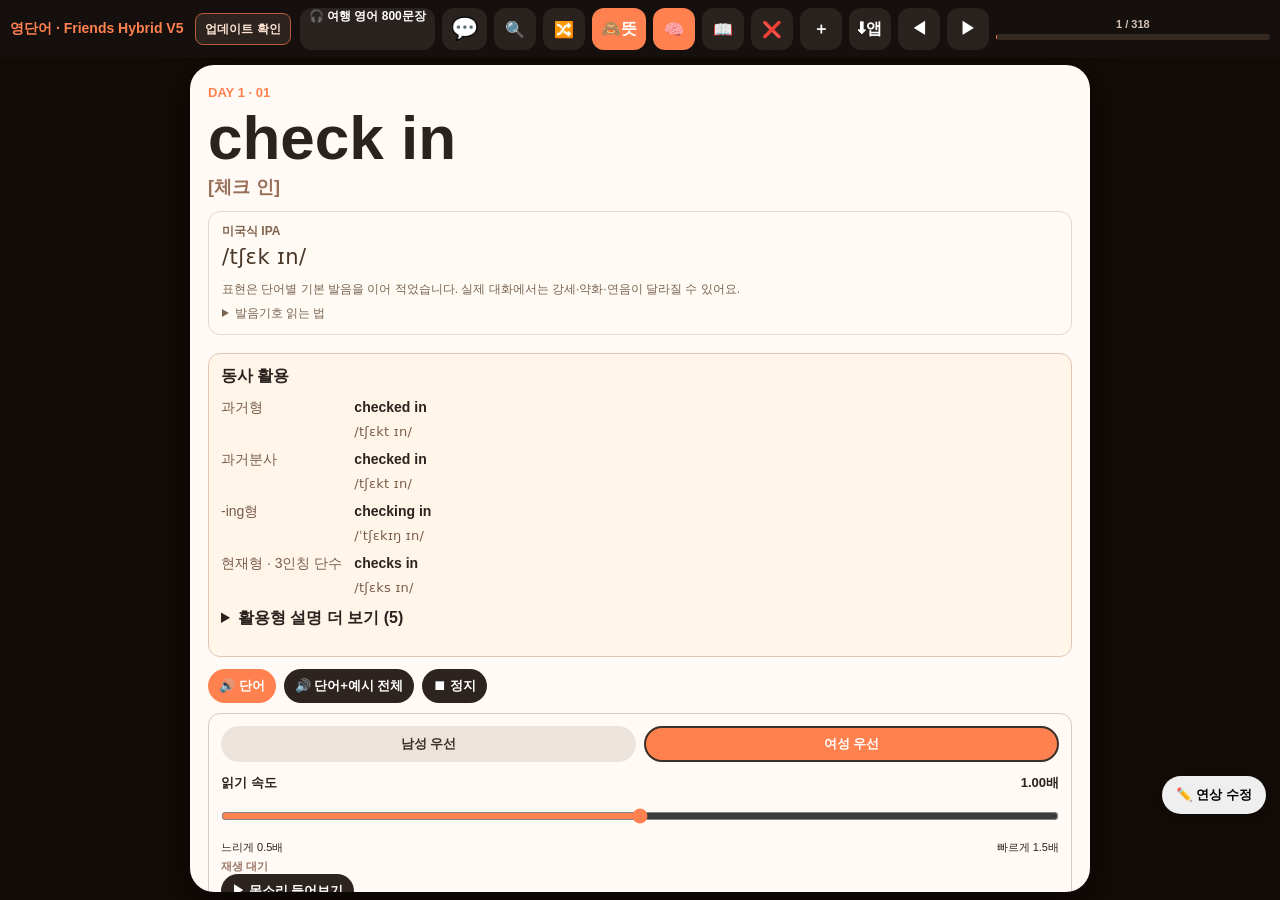
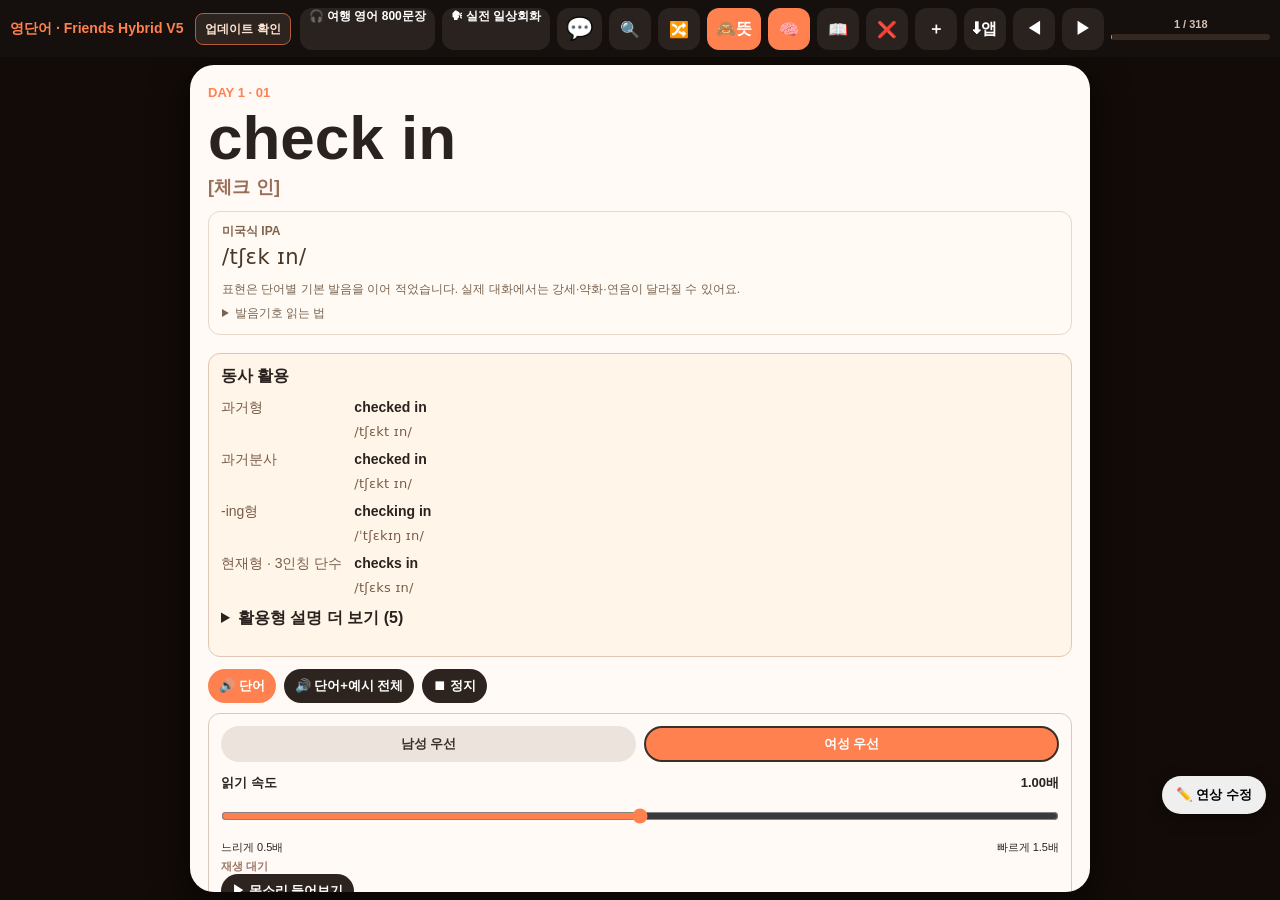
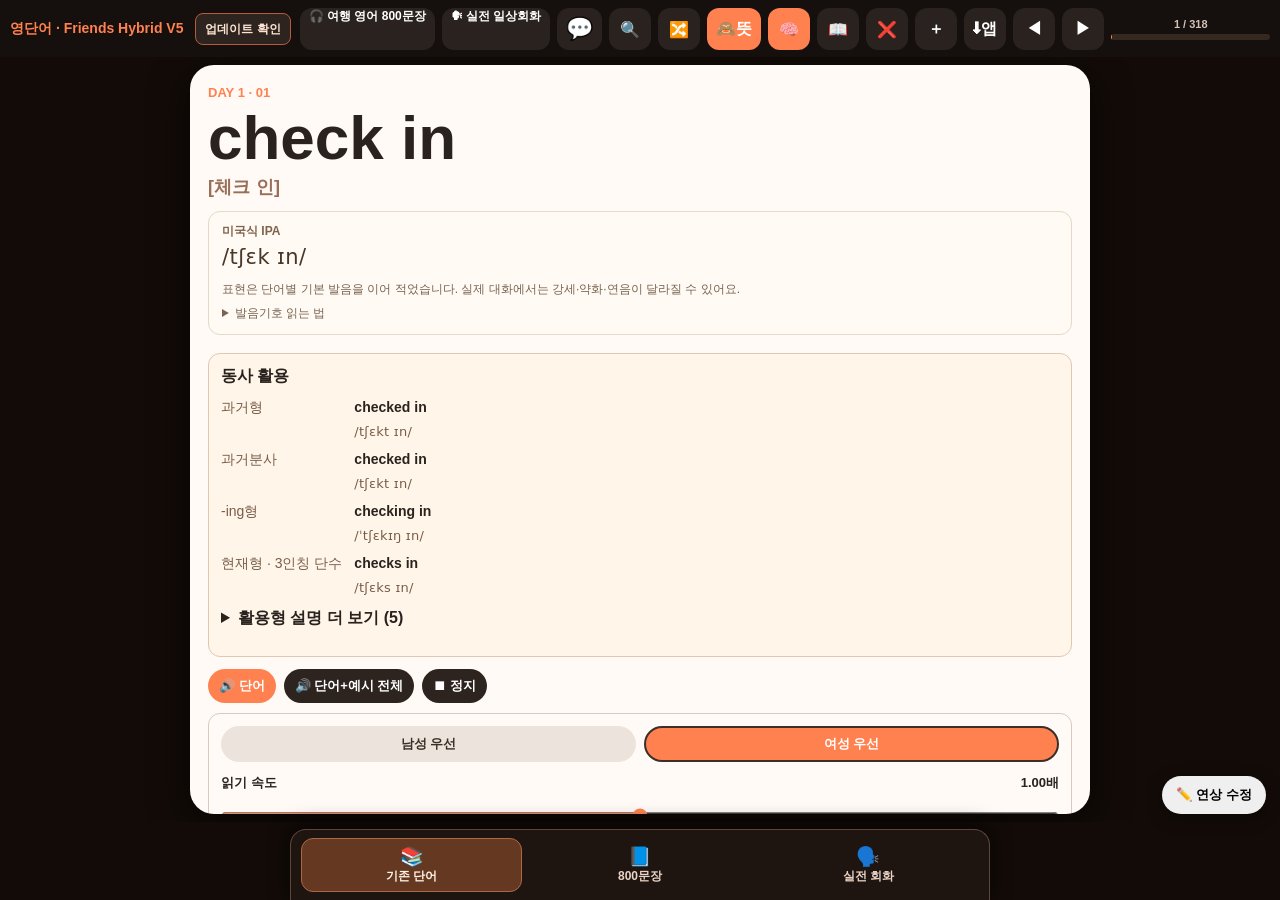
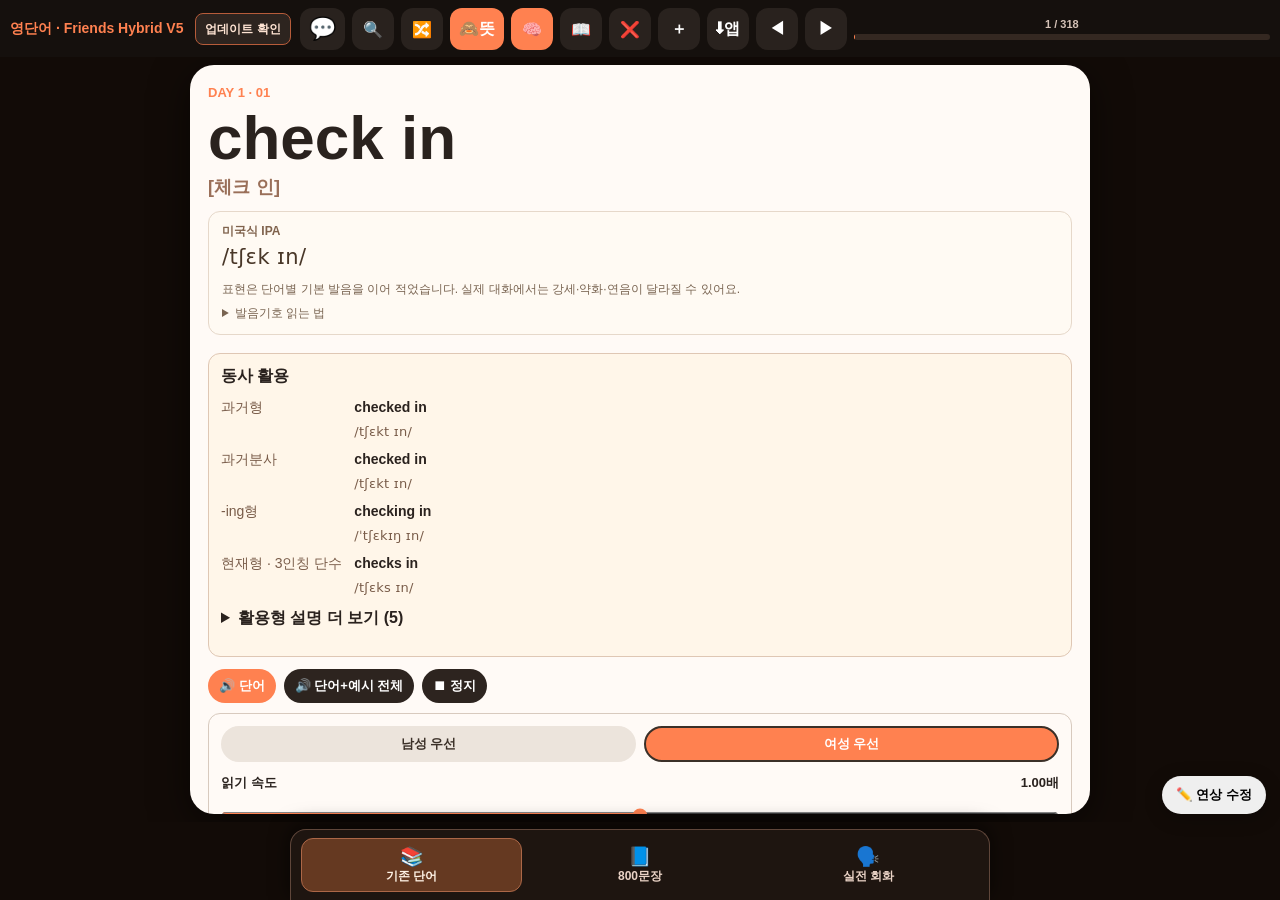
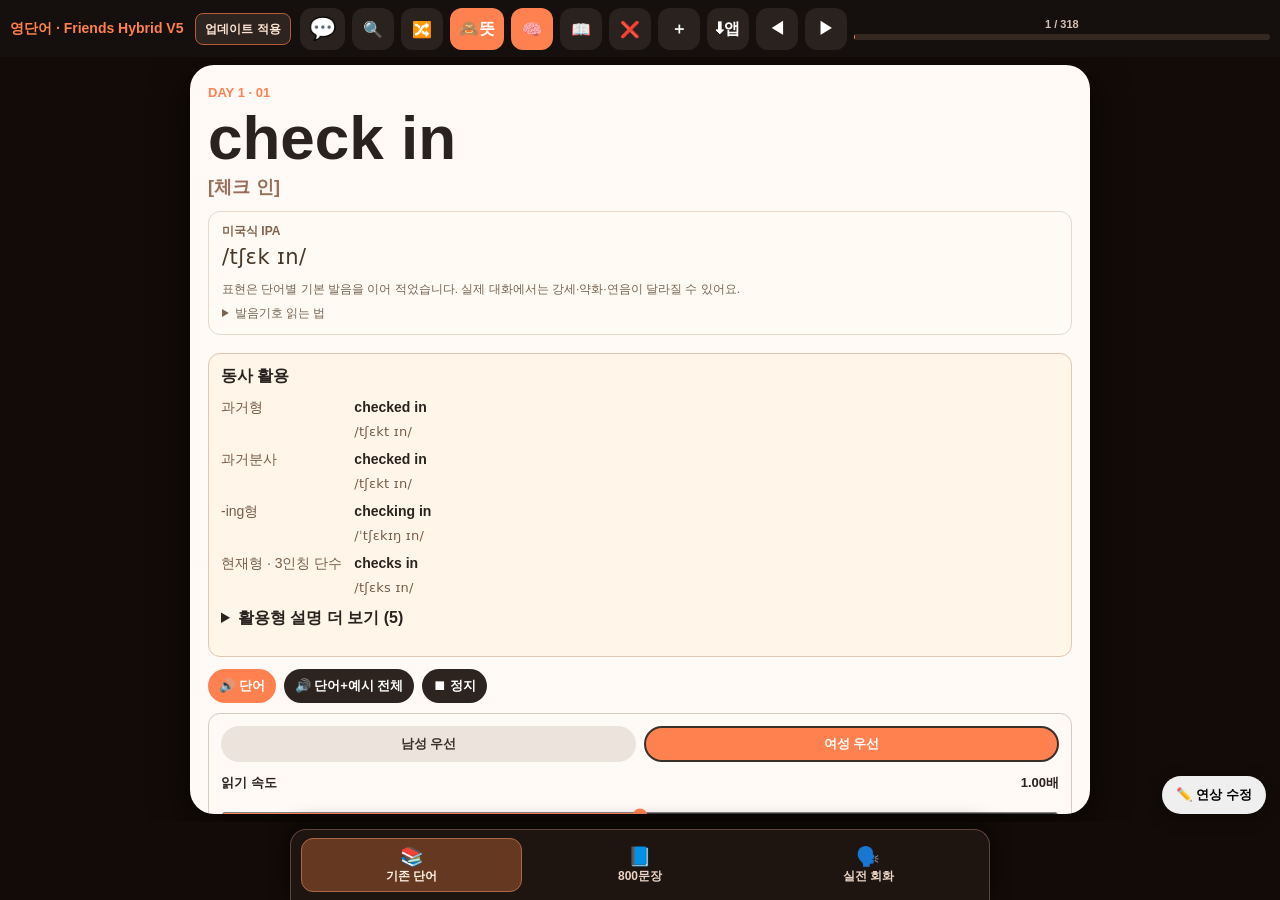
